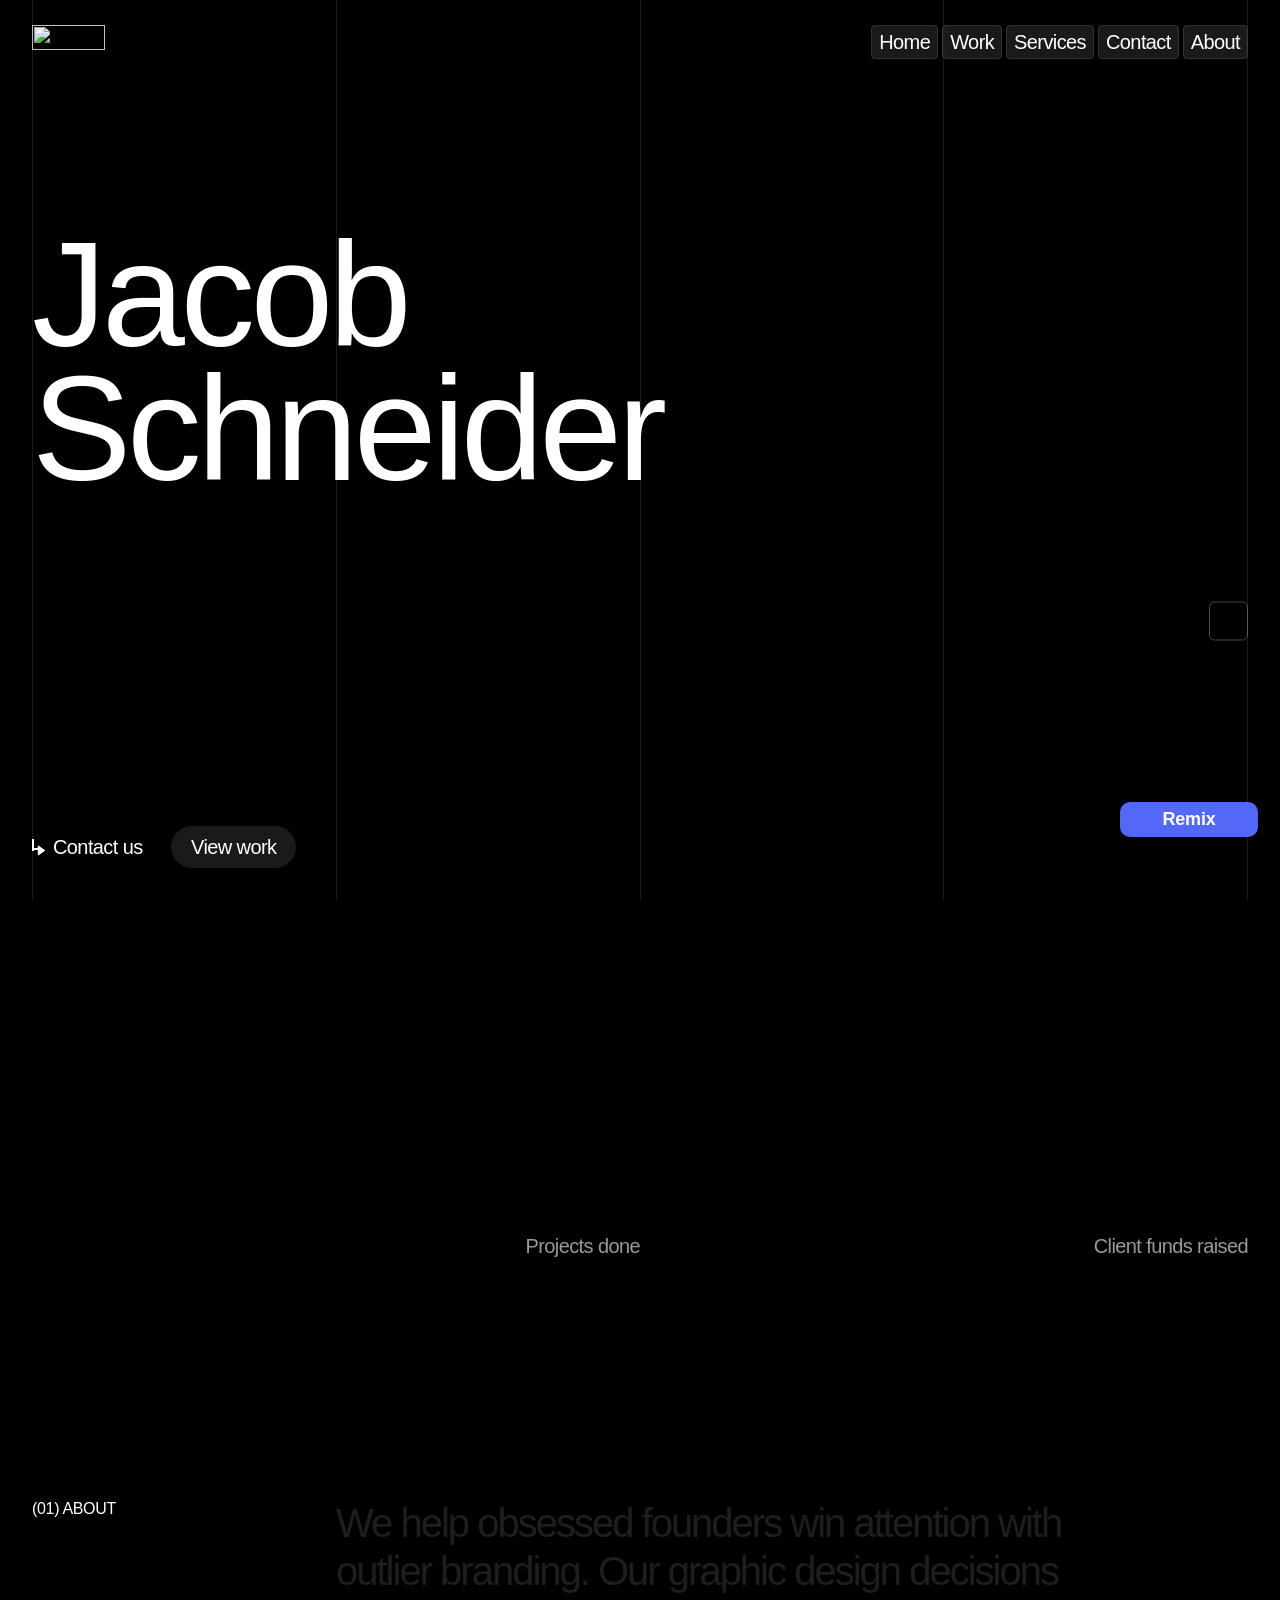
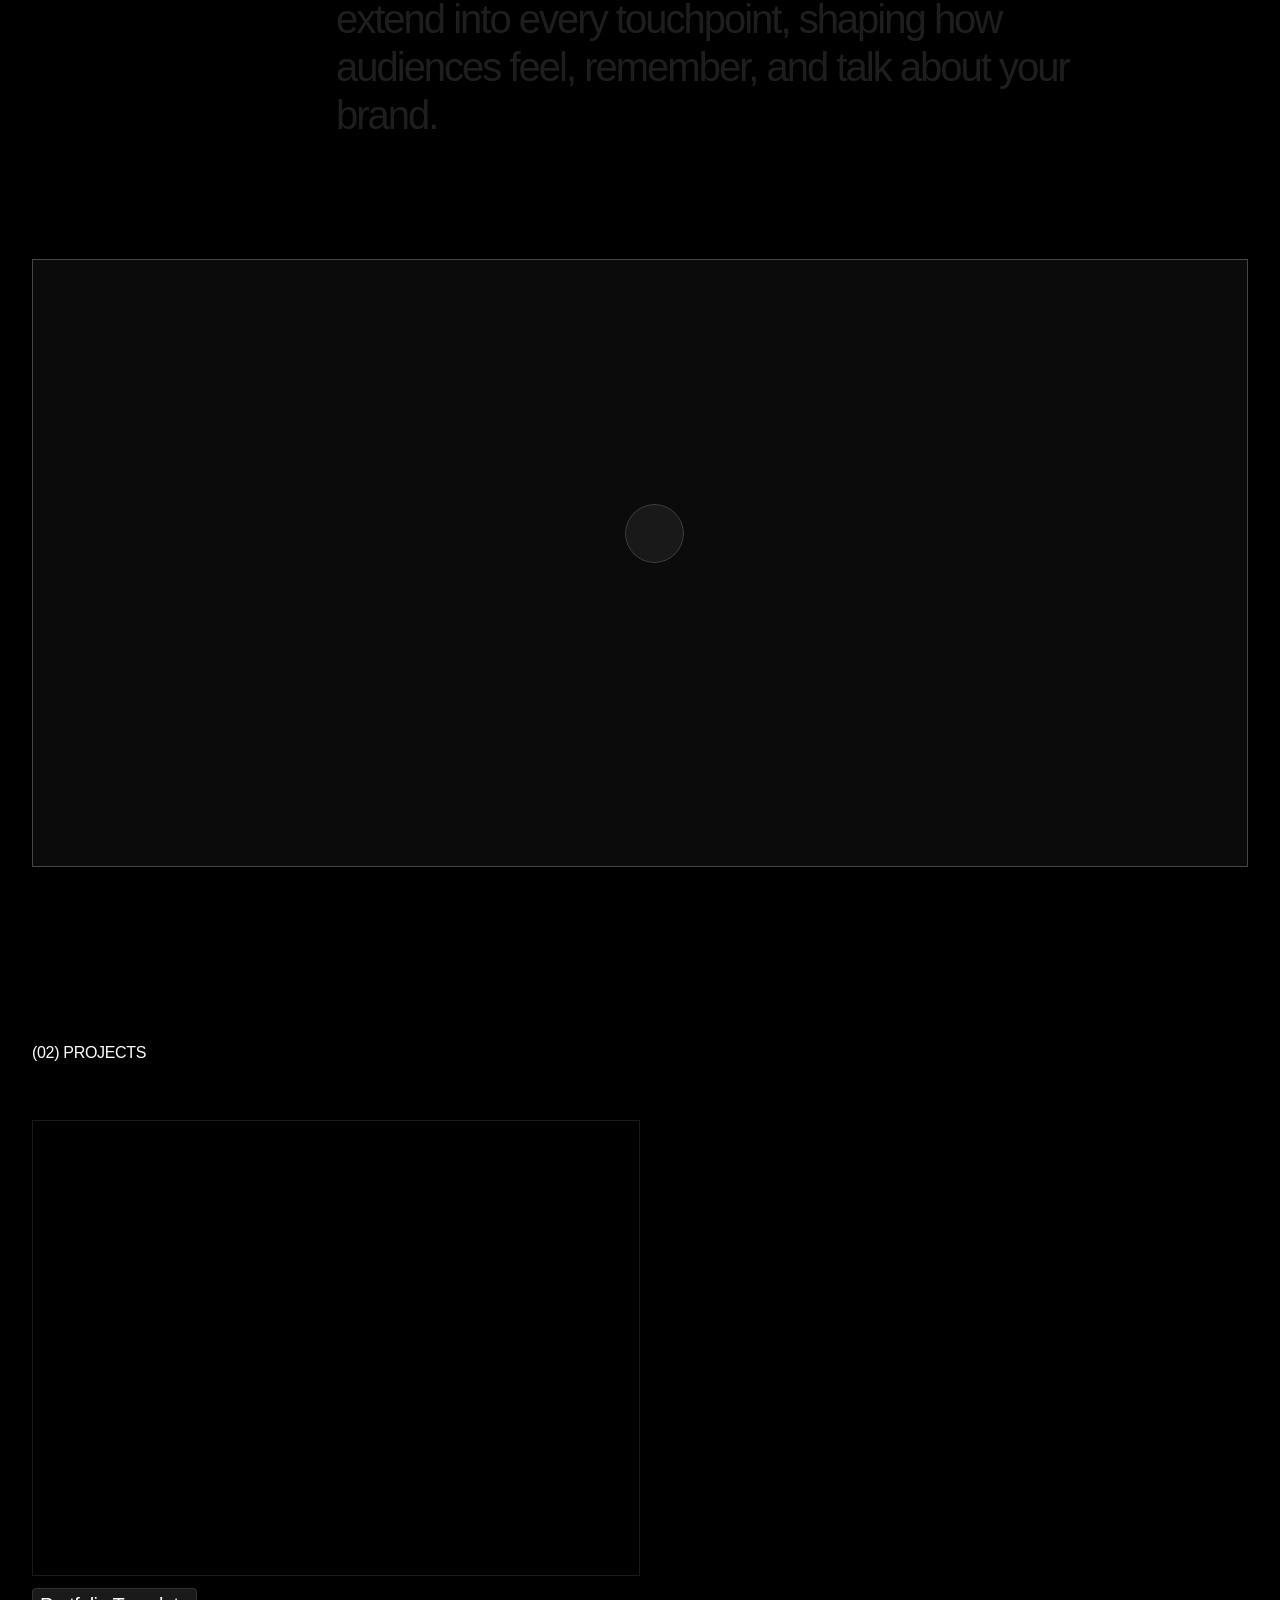
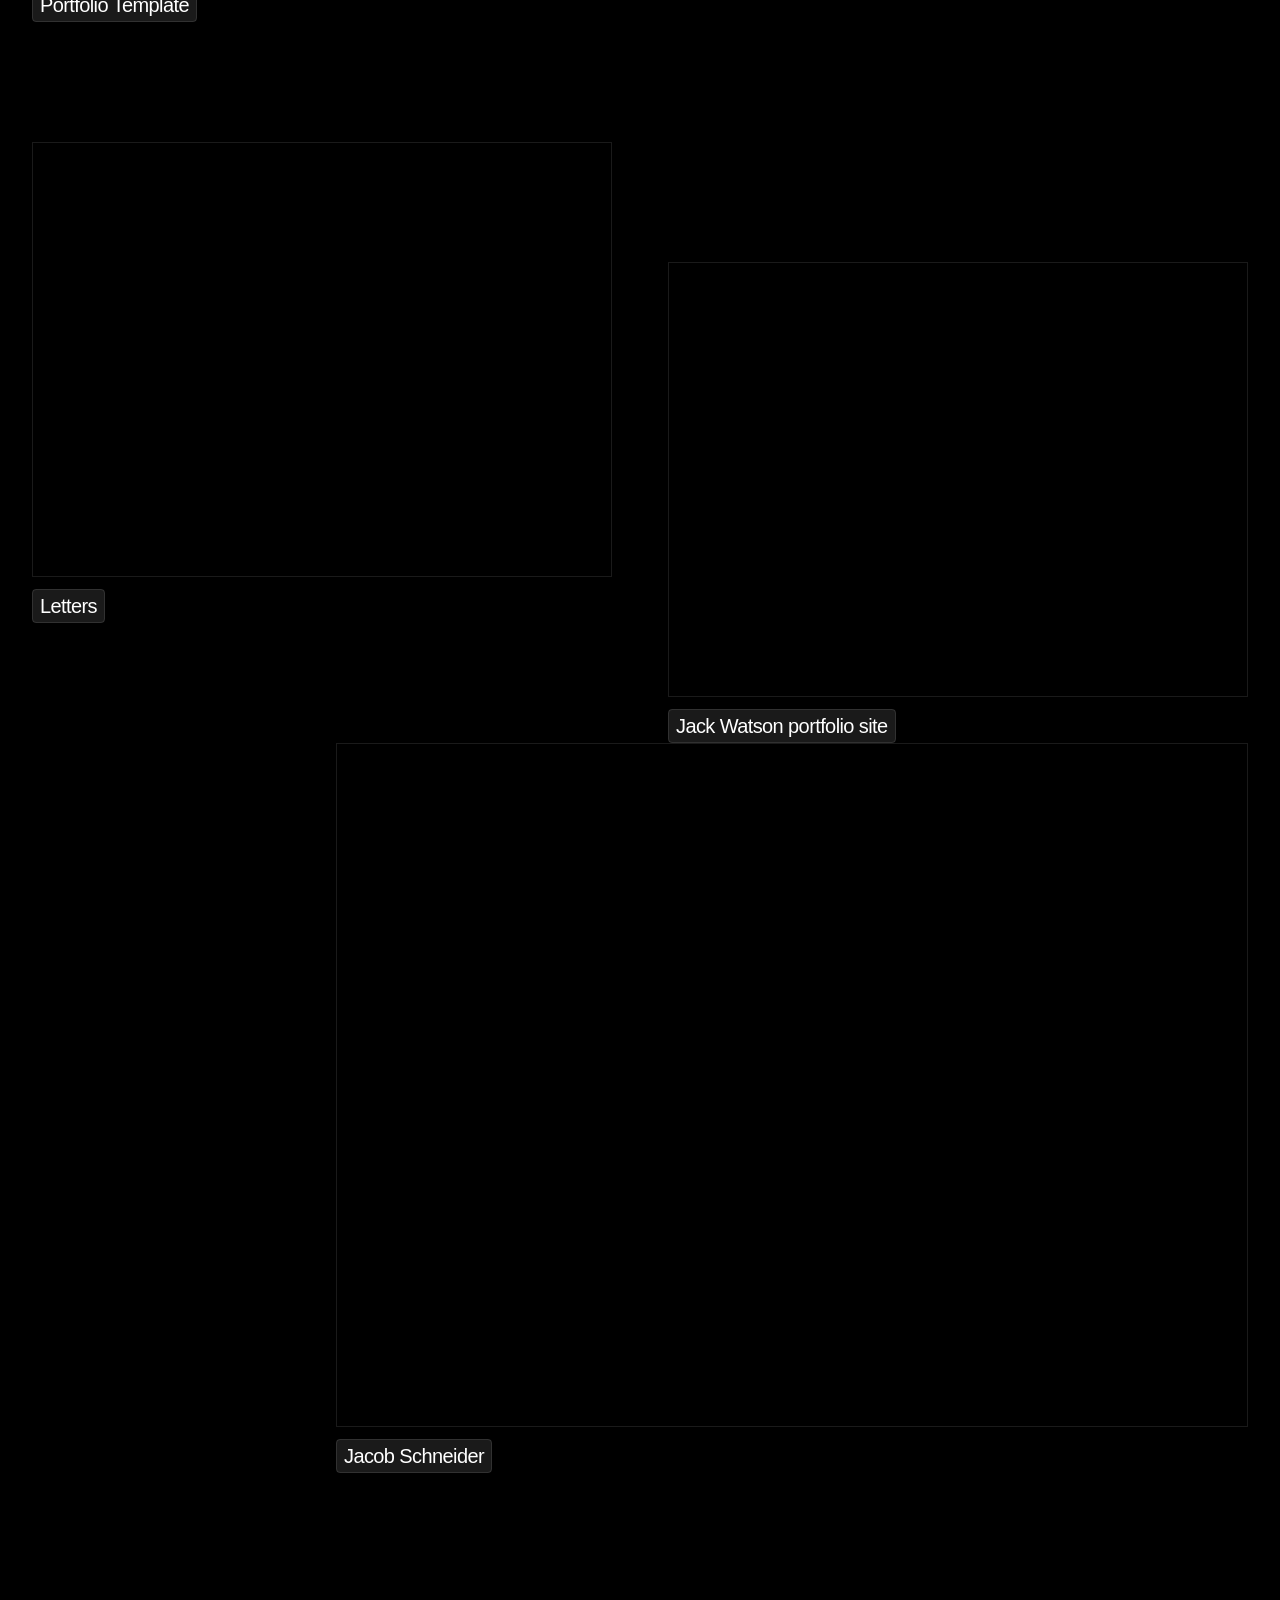
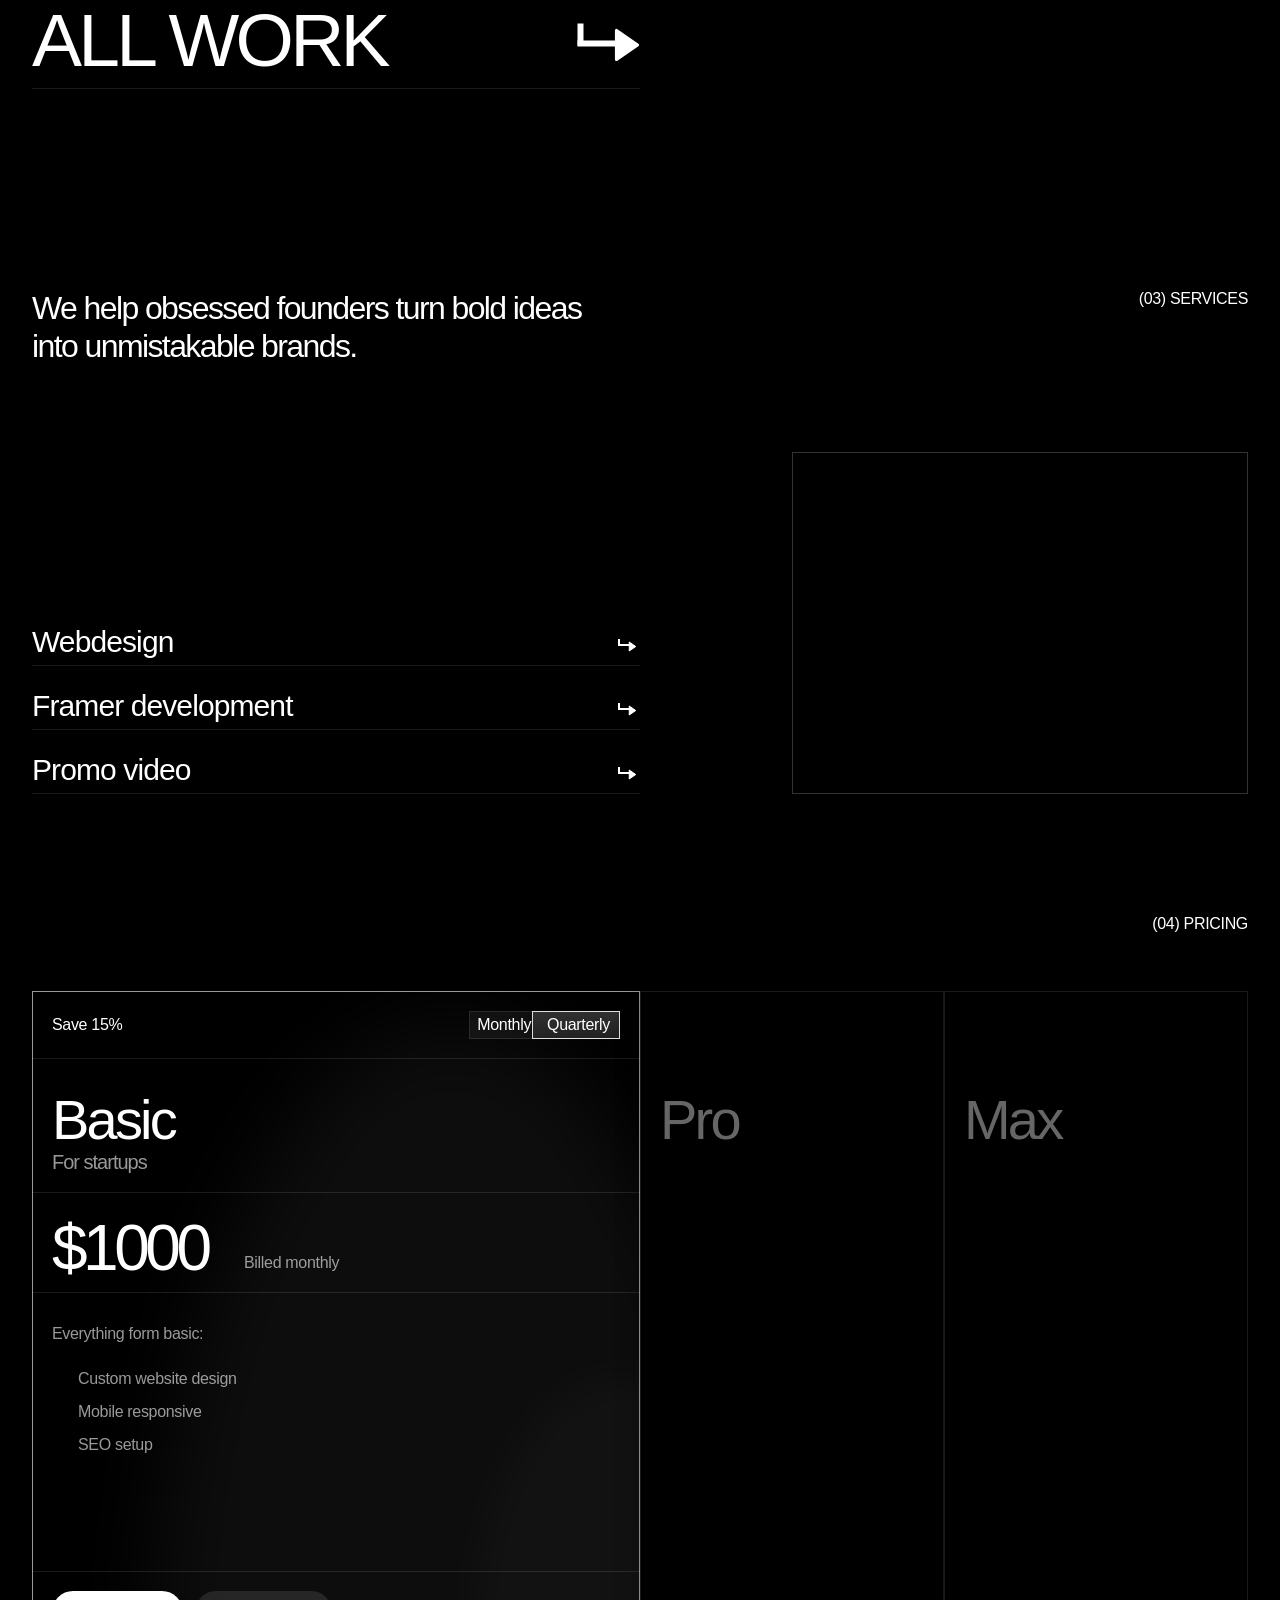
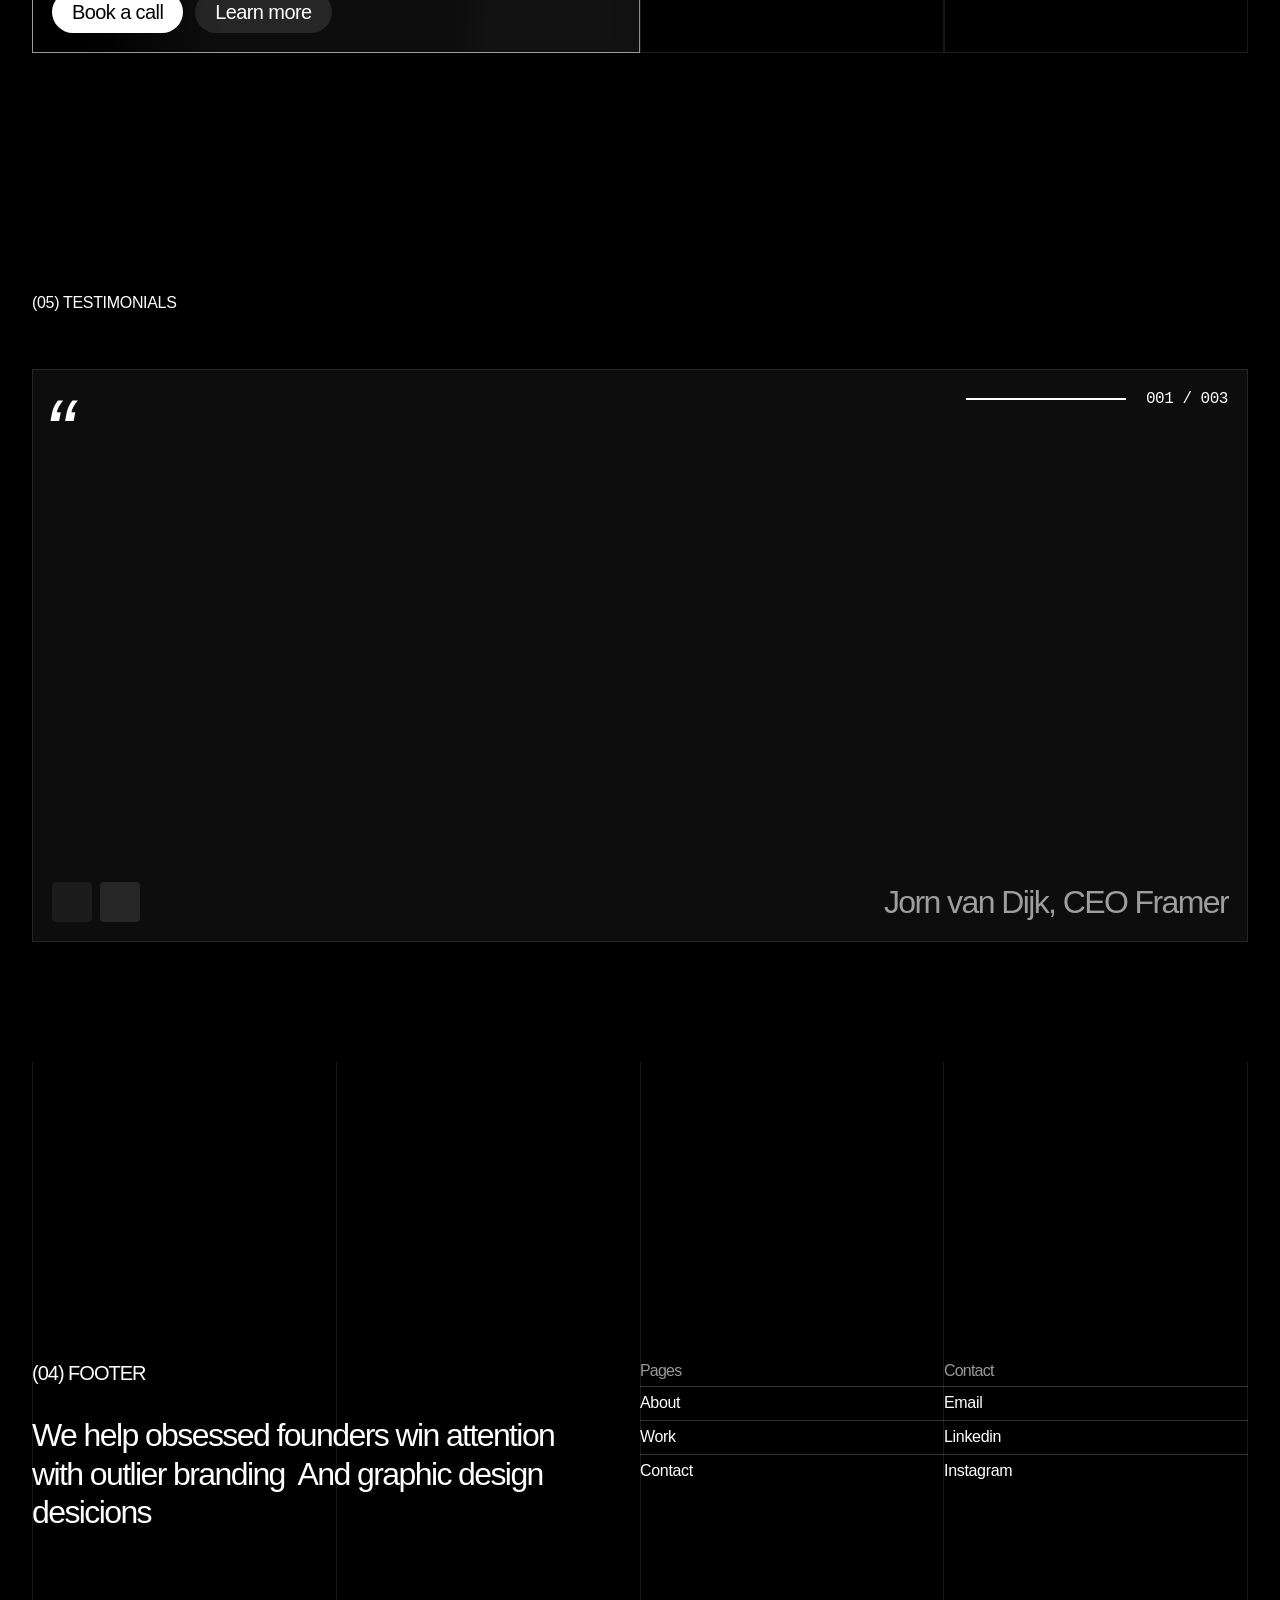
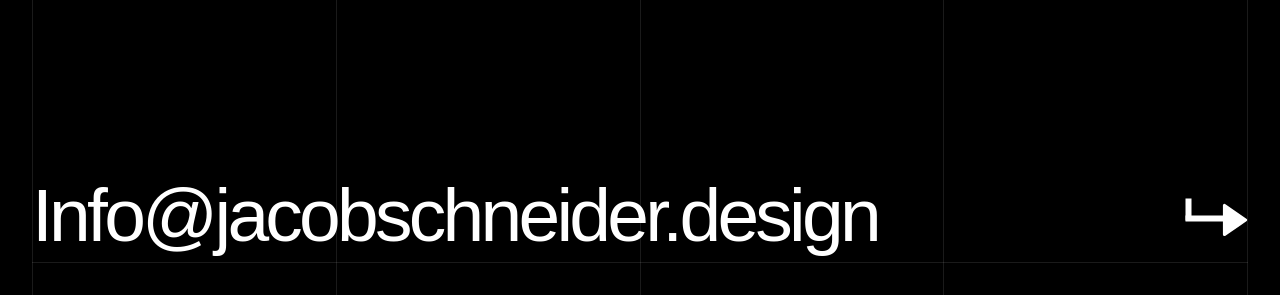
==== index.html @ d086c19c "adding files" ====
<!doctype html>
<!-- Made in Framer · framer.com ✨ -->
<!-- Published May 10, 2026, 2:48 PM UTC -->
<html lang="en" data-redirect-timezone="1" dir="ltr">
<head>
	<meta charset="utf-8">
	
	
	<script>try{if(localStorage.get("__framer_force_showing_editorbar_since")){const n=document.createElement("link");n.rel = "modulepreload";n.href="https://framer.com/edit/init.mjs";document.head.appendChild(n)}}catch(e){}</script>
	<!-- Start of headStart -->
    
    <!-- End of headStart -->
	<meta name="viewport" content="width=device-width">
	<meta name="generator" content="Framer b3492b4">
	<title>Portfolio template - (Jacob Schneider)</title>
    <meta name="description" content="Jacob Schneider is a refined portfolio site for designers and creatives who value clarity and impact. Built for speed and flexibility, it showcases work with elegant layouts, strong typography, and smooth, professional interactions.">
    <meta name="framer-search-index" content="https://framerusercontent.com/sites/5aiWnzDbBi63oIJQlAbftr/searchIndex-uxvLBDliLRCJ.json">
    <meta name="framer-search-index-fallback" content="https://framerusercontent.com/sites/5aiWnzDbBi63oIJQlAbftr/searchIndex-O1oiPTfBfLcx.json">
    <link href="https://framerusercontent.com/images/VIUjXVx9ZplcYSuOph7t8aYv87Q.png" rel="icon" media="(prefers-color-scheme: light)">
    <link href="https://framerusercontent.com/images/BItOE9IFO4vBSOvvmlO8E6sZY.png" rel="icon" media="(prefers-color-scheme: dark)">
    <!-- Open Graph / Facebook -->
    <meta property="og:type" content="website">
    <meta property="og:title" content="Portfolio template - (Jacob Schneider)">
    <meta property="og:description" content="Jacob Schneider is a refined portfolio site for designers and creatives who value clarity and impact. Built for speed and flexibility, it showcases work with elegant layouts, strong typography, and smooth, professional interactions.">
    <meta property="og:image" content="https://framerusercontent.com/images/6za6SYfNHULKdwALwhjHto0Qfg.png">
    <!-- Twitter -->
    <meta name="twitter:card" content="summary_large_image">
    <meta name="twitter:title" content="Portfolio template - (Jacob Schneider)">
    <meta name="twitter:description" content="Jacob Schneider is a refined portfolio site for designers and creatives who value clarity and impact. Built for speed and flexibility, it showcases work with elegant layouts, strong typography, and smooth, professional interactions.">
    <meta name="twitter:image" content="https://framerusercontent.com/images/6za6SYfNHULKdwALwhjHto0Qfg.png">
	
	<style data-framer-font-css>/* cyrillic */
@font-face {
  font-family: 'Geist';
  font-style: normal;
  font-weight: 400;
  font-display: swap;
  src: url(https://fonts.gstatic.com/s/geist/v4/gyByhwUxId8gMEwYGFWfOw.woff2) format('woff2');
  unicode-range: U+0301, U+0400-045F, U+0490-0491, U+04B0-04B1, U+2116;
}
/* latin-ext */
@font-face {
  font-family: 'Geist';
  font-style: normal;
  font-weight: 400;
  font-display: swap;
  src: url(https://fonts.gstatic.com/s/geist/v4/gyByhwUxId8gMEwSGFWfOw.woff2) format('woff2');
  unicode-range: U+0100-02BA, U+02BD-02C5, U+02C7-02CC, U+02CE-02D7, U+02DD-02FF, U+0304, U+0308, U+0329, U+1D00-1DBF, U+1E00-1E9F, U+1EF2-1EFF, U+2020, U+20A0-20AB, U+20AD-20C0, U+2113, U+2C60-2C7F, U+A720-A7FF;
}
/* latin */
@font-face {
  font-family: 'Geist';
  font-style: normal;
  font-weight: 400;
  font-display: swap;
  src: url(https://fonts.gstatic.com/s/geist/v4/gyByhwUxId8gMEwcGFU.woff2) format('woff2');
  unicode-range: U+0000-00FF, U+0131, U+0152-0153, U+02BB-02BC, U+02C6, U+02DA, U+02DC, U+0304, U+0308, U+0329, U+2000-206F, U+20AC, U+2122, U+2191, U+2193, U+2212, U+2215, U+FEFF, U+FFFD;
}
/* cyrillic */
@font-face {
  font-family: 'Geist';
  font-style: normal;
  font-weight: 600;
  font-display: swap;
  src: url(https://fonts.gstatic.com/s/geist/v4/gyByhwUxId8gMEwYGFWfOw.woff2) format('woff2');
  unicode-range: U+0301, U+0400-045F, U+0490-0491, U+04B0-04B1, U+2116;
}
/* latin-ext */
@font-face {
  font-family: 'Geist';
  font-style: normal;
  font-weight: 600;
  font-display: swap;
  src: url(https://fonts.gstatic.com/s/geist/v4/gyByhwUxId8gMEwSGFWfOw.woff2) format('woff2');
  unicode-range: U+0100-02BA, U+02BD-02C5, U+02C7-02CC, U+02CE-02D7, U+02DD-02FF, U+0304, U+0308, U+0329, U+1D00-1DBF, U+1E00-1E9F, U+1EF2-1EFF, U+2020, U+20A0-20AB, U+20AD-20C0, U+2113, U+2C60-2C7F, U+A720-A7FF;
}
/* latin */
@font-face {
  font-family: 'Geist';
  font-style: normal;
  font-weight: 600;
  font-display: swap;
  src: url(https://fonts.gstatic.com/s/geist/v4/gyByhwUxId8gMEwcGFU.woff2) format('woff2');
  unicode-range: U+0000-00FF, U+0131, U+0152-0153, U+02BB-02BC, U+02C6, U+02DA, U+02DC, U+0304, U+0308, U+0329, U+2000-206F, U+20AC, U+2122, U+2191, U+2193, U+2212, U+2215, U+FEFF, U+FFFD;
}
/* cyrillic-ext */
@font-face {
  font-family: 'Fragment Mono';
  font-style: normal;
  font-weight: 400;
  src: url(https://fonts.gstatic.com/s/fragmentmono/v6/4iCr6K5wfMRRjxp0DA6-2CLnB45HhrUI.woff2) format('woff2');
  unicode-range: U+0460-052F, U+1C80-1C8A, U+20B4, U+2DE0-2DFF, U+A640-A69F, U+FE2E-FE2F;
}
/* latin-ext */
@font-face {
  font-family: 'Fragment Mono';
  font-style: normal;
  font-weight: 400;
  src: url(https://fonts.gstatic.com/s/fragmentmono/v6/4iCr6K5wfMRRjxp0DA6-2CLnB41HhrUI.woff2) format('woff2');
  unicode-range: U+0100-02BA, U+02BD-02C5, U+02C7-02CC, U+02CE-02D7, U+02DD-02FF, U+0304, U+0308, U+0329, U+1D00-1DBF, U+1E00-1E9F, U+1EF2-1EFF, U+2020, U+20A0-20AB, U+20AD-20C0, U+2113, U+2C60-2C7F, U+A720-A7FF;
}
/* latin */
@font-face {
  font-family: 'Fragment Mono';
  font-style: normal;
  font-weight: 400;
  src: url(https://fonts.gstatic.com/s/fragmentmono/v6/4iCr6K5wfMRRjxp0DA6-2CLnB4NHhg.woff2) format('woff2');
  unicode-range: U+0000-00FF, U+0131, U+0152-0153, U+02BB-02BC, U+02C6, U+02DA, U+02DC, U+0304, U+0308, U+0329, U+2000-206F, U+20AC, U+2122, U+2191, U+2193, U+2212, U+2215, U+FEFF, U+FFFD;
}
/* cyrillic */
@font-face {
  font-family: 'Geist Mono';
  font-style: normal;
  font-weight: 500;
  src: url(https://fonts.gstatic.com/s/geistmono/v4/or3yQ6H-1_WfwkMZI_qYPLs1a-t7PU0AbeEPKK5Q5ClqOw.woff2) format('woff2');
  unicode-range: U+0301, U+0400-045F, U+0490-0491, U+04B0-04B1, U+2116;
}
/* latin-ext */
@font-face {
  font-family: 'Geist Mono';
  font-style: normal;
  font-weight: 500;
  src: url(https://fonts.gstatic.com/s/geistmono/v4/or3yQ6H-1_WfwkMZI_qYPLs1a-t7PU0AbeEPKK5a5ClqOw.woff2) format('woff2');
  unicode-range: U+0100-02BA, U+02BD-02C5, U+02C7-02CC, U+02CE-02D7, U+02DD-02FF, U+0304, U+0308, U+0329, U+1D00-1DBF, U+1E00-1E9F, U+1EF2-1EFF, U+2020, U+20A0-20AB, U+20AD-20C0, U+2113, U+2C60-2C7F, U+A720-A7FF;
}
/* latin */
@font-face {
  font-family: 'Geist Mono';
  font-style: normal;
  font-weight: 500;
  src: url(https://fonts.gstatic.com/s/geistmono/v4/or3yQ6H-1_WfwkMZI_qYPLs1a-t7PU0AbeEPKK5U5Ck.woff2) format('woff2');
  unicode-range: U+0000-00FF, U+0131, U+0152-0153, U+02BB-02BC, U+02C6, U+02DA, U+02DC, U+0304, U+0308, U+0329, U+2000-206F, U+20AC, U+2122, U+2191, U+2193, U+2212, U+2215, U+FEFF, U+FFFD;
}

@font-face { font-family: "Geist"; src: url("https://fonts.gstatic.com/s/geist/v4/gyBhhwUxId8gMGYQMKR3pzfaWI_RruM4mJPby1QNtA.woff2"); font-display: swap; font-style: normal; font-weight: 500 }
@font-face { font-family: "Geist"; src: url("https://fonts.gstatic.com/s/geist/v4/gyBhhwUxId8gMGYQMKR3pzfaWI_Re-Q4mJPby1QNtA.woff2"); font-display: swap; font-style: normal; font-weight: 700 }
@font-face { font-family: "Inter Display"; src: url("https://framerusercontent.com/assets/2uIBiALfCHVpWbHqRMZutfT7giU.woff2"); font-display: swap; font-style: normal; font-weight: 400; unicode-range: U+0460-052F, U+1C80-1C88, U+20B4, U+2DE0-2DFF, U+A640-A69F, U+FE2E-FE2F }
@font-face { font-family: "Inter Display"; src: url("https://framerusercontent.com/assets/Zwfz6xbVe5pmcWRJRgBDHnMkOkI.woff2"); font-display: swap; font-style: normal; font-weight: 400; unicode-range: U+0301, U+0400-045F, U+0490-0491, U+04B0-04B1, U+2116 }
@font-face { font-family: "Inter Display"; src: url("https://framerusercontent.com/assets/U9LaDDmbRhzX3sB8g8glTy5feTE.woff2"); font-display: swap; font-style: normal; font-weight: 400; unicode-range: U+1F00-1FFF }
@font-face { font-family: "Inter Display"; src: url("https://framerusercontent.com/assets/tVew2LzXJ1t7QfxP1gdTIdj2o0g.woff2"); font-display: swap; font-style: normal; font-weight: 400; unicode-range: U+0370-03FF }
@font-face { font-family: "Inter Display"; src: url("https://framerusercontent.com/assets/DF7bjCRmStYPqSb945lAlMfCCVQ.woff2"); font-display: swap; font-style: normal; font-weight: 400; unicode-range: U+0100-024F, U+0259, U+1E00-1EFF, U+2020, U+20A0-20AB, U+20AD-20CF, U+2113, U+2C60-2C7F, U+A720-A7FF }
@font-face { font-family: "Inter Display"; src: url("https://framerusercontent.com/assets/bHYNJqzTyl2lqvmMiRRS6Y16Es.woff2"); font-display: swap; font-style: normal; font-weight: 400; unicode-range: U+0000-00FF, U+0131, U+0152-0153, U+02BB-02BC, U+02C6, U+02DA, U+02DC, U+2000-206F, U+2070, U+2074-207E, U+2080-208E, U+20AC, U+2122, U+2191, U+2193, U+2212, U+2215, U+FEFF, U+FFFD }
@font-face { font-family: "Inter Display"; src: url("https://framerusercontent.com/assets/vebZUMjGyKkYsfcY73iwWTzLNag.woff2"); font-display: swap; font-style: normal; font-weight: 400; unicode-range: U+0102-0103, U+0110-0111, U+0128-0129, U+0168-0169, U+01A0-01A1, U+01AF-01B0, U+1EA0-1EF9, U+20AB }
@font-face { font-family: "Inter"; src: url("https://framerusercontent.com/assets/5vvr9Vy74if2I6bQbJvbw7SY1pQ.woff2"); font-display: swap; font-style: normal; font-weight: 400; unicode-range: U+0460-052F, U+1C80-1C88, U+20B4, U+2DE0-2DFF, U+A640-A69F, U+FE2E-FE2F }
@font-face { font-family: "Inter"; src: url("https://framerusercontent.com/assets/EOr0mi4hNtlgWNn9if640EZzXCo.woff2"); font-display: swap; font-style: normal; font-weight: 400; unicode-range: U+0301, U+0400-045F, U+0490-0491, U+04B0-04B1, U+2116 }
@font-face { font-family: "Inter"; src: url("https://framerusercontent.com/assets/Y9k9QrlZAqio88Klkmbd8VoMQc.woff2"); font-display: swap; font-style: normal; font-weight: 400; unicode-range: U+1F00-1FFF }
@font-face { font-family: "Inter"; src: url("https://framerusercontent.com/assets/OYrD2tBIBPvoJXiIHnLoOXnY9M.woff2"); font-display: swap; font-style: normal; font-weight: 400; unicode-range: U+0370-03FF }
@font-face { font-family: "Inter"; src: url("https://framerusercontent.com/assets/JeYwfuaPfZHQhEG8U5gtPDZ7WQ.woff2"); font-display: swap; font-style: normal; font-weight: 400; unicode-range: U+0100-024F, U+0259, U+1E00-1EFF, U+2020, U+20A0-20AB, U+20AD-20CF, U+2113, U+2C60-2C7F, U+A720-A7FF }
@font-face { font-family: "Inter"; src: url("https://framerusercontent.com/assets/GrgcKwrN6d3Uz8EwcLHZxwEfC4.woff2"); font-display: swap; font-style: normal; font-weight: 400; unicode-range: U+0000-00FF, U+0131, U+0152-0153, U+02BB-02BC, U+02C6, U+02DA, U+02DC, U+2000-206F, U+2070, U+2074-207E, U+2080-208E, U+20AC, U+2122, U+2191, U+2193, U+2212, U+2215, U+FEFF, U+FFFD }
@font-face { font-family: "Inter"; src: url("https://framerusercontent.com/assets/b6Y37FthZeALduNqHicBT6FutY.woff2"); font-display: swap; font-style: normal; font-weight: 400; unicode-range: U+0102-0103, U+0110-0111, U+0128-0129, U+0168-0169, U+01A0-01A1, U+01AF-01B0, U+1EA0-1EF9, U+20AB }
@font-face { font-family: "Inter"; src: url("https://framerusercontent.com/assets/hyOgCu0Xnghbimh0pE8QTvtt2AU.woff2"); font-display: swap; font-style: normal; font-weight: 600; unicode-range: U+0460-052F, U+1C80-1C88, U+20B4, U+2DE0-2DFF, U+A640-A69F, U+FE2E-FE2F }
@font-face { font-family: "Inter"; src: url("https://framerusercontent.com/assets/NeGmSOXrPBfEFIy5YZeHq17LEDA.woff2"); font-display: swap; font-style: normal; font-weight: 600; unicode-range: U+0301, U+0400-045F, U+0490-0491, U+04B0-04B1, U+2116 }
@font-face { font-family: "Inter"; src: url("https://framerusercontent.com/assets/oYaAX5himiTPYuN8vLWnqBbfD2s.woff2"); font-display: swap; font-style: normal; font-weight: 600; unicode-range: U+1F00-1FFF }
@font-face { font-family: "Inter"; src: url("https://framerusercontent.com/assets/lEJLP4R0yuCaMCjSXYHtJw72M.woff2"); font-display: swap; font-style: normal; font-weight: 600; unicode-range: U+0370-03FF }
@font-face { font-family: "Inter"; src: url("https://framerusercontent.com/assets/cRJyLNuTJR5jbyKzGi33wU9cqIQ.woff2"); font-display: swap; font-style: normal; font-weight: 600; unicode-range: U+0100-024F, U+0259, U+1E00-1EFF, U+2020, U+20A0-20AB, U+20AD-20CF, U+2113, U+2C60-2C7F, U+A720-A7FF }
@font-face { font-family: "Inter"; src: url("https://framerusercontent.com/assets/yDtI2UI8XcEg1W2je9XPN3Noo.woff2"); font-display: swap; font-style: normal; font-weight: 600; unicode-range: U+0000-00FF, U+0131, U+0152-0153, U+02BB-02BC, U+02C6, U+02DA, U+02DC, U+2000-206F, U+2070, U+2074-207E, U+2080-208E, U+20AC, U+2122, U+2191, U+2193, U+2212, U+2215, U+FEFF, U+FFFD }
@font-face { font-family: "Inter"; src: url("https://framerusercontent.com/assets/A0Wcc7NgXMjUuFdquHDrIZpzZw0.woff2"); font-display: swap; font-style: normal; font-weight: 600; unicode-range: U+0102-0103, U+0110-0111, U+0128-0129, U+0168-0169, U+01A0-01A1, U+01AF-01B0, U+1EA0-1EF9, U+20AB }
@font-face { font-family: "Inter"; src: url("https://framerusercontent.com/assets/5A3Ce6C9YYmCjpQx9M4inSaKU.woff2"); font-display: swap; font-style: normal; font-weight: 500; unicode-range: U+0460-052F, U+1C80-1C88, U+20B4, U+2DE0-2DFF, U+A640-A69F, U+FE2E-FE2F }
@font-face { font-family: "Inter"; src: url("https://framerusercontent.com/assets/Qx95Xyt0Ka3SGhinnbXIGpEIyP4.woff2"); font-display: swap; font-style: normal; font-weight: 500; unicode-range: U+0301, U+0400-045F, U+0490-0491, U+04B0-04B1, U+2116 }
@font-face { font-family: "Inter"; src: url("https://framerusercontent.com/assets/6mJuEAguuIuMog10gGvH5d3cl8.woff2"); font-display: swap; font-style: normal; font-weight: 500; unicode-range: U+1F00-1FFF }
@font-face { font-family: "Inter"; src: url("https://framerusercontent.com/assets/xYYWaj7wCU5zSQH0eXvSaS19wo.woff2"); font-display: swap; font-style: normal; font-weight: 500; unicode-range: U+0370-03FF }
@font-face { font-family: "Inter"; src: url("https://framerusercontent.com/assets/otTaNuNpVK4RbdlT7zDDdKvQBA.woff2"); font-display: swap; font-style: normal; font-weight: 500; unicode-range: U+0100-024F, U+0259, U+1E00-1EFF, U+2020, U+20A0-20AB, U+20AD-20CF, U+2113, U+2C60-2C7F, U+A720-A7FF }
@font-face { font-family: "Inter"; src: url("https://framerusercontent.com/assets/UjlFhCnUjxhNfep4oYBPqnEssyo.woff2"); font-display: swap; font-style: normal; font-weight: 500; unicode-range: U+0000-00FF, U+0131, U+0152-0153, U+02BB-02BC, U+02C6, U+02DA, U+02DC, U+2000-206F, U+2070, U+2074-207E, U+2080-208E, U+20AC, U+2122, U+2191, U+2193, U+2212, U+2215, U+FEFF, U+FFFD }
@font-face { font-family: "Inter"; src: url("https://framerusercontent.com/assets/DolVirEGb34pEXEp8t8FQBSK4.woff2"); font-display: swap; font-style: normal; font-weight: 500; unicode-range: U+0102-0103, U+0110-0111, U+0128-0129, U+0168-0169, U+01A0-01A1, U+01AF-01B0, U+1EA0-1EF9, U+20AB }
@font-face { font-family: "Inter Display"; src: url("https://framerusercontent.com/assets/ePuN3mCjzajIHnyCdvKBFiZkyY0.woff2"); font-display: swap; font-style: normal; font-weight: 500; unicode-range: U+0460-052F, U+1C80-1C88, U+20B4, U+2DE0-2DFF, U+A640-A69F, U+FE2E-FE2F }
@font-face { font-family: "Inter Display"; src: url("https://framerusercontent.com/assets/V3j1L0o5vPFKe26Sw4HcpXCfHo.woff2"); font-display: swap; font-style: normal; font-weight: 500; unicode-range: U+0301, U+0400-045F, U+0490-0491, U+04B0-04B1, U+2116 }
@font-face { font-family: "Inter Display"; src: url("https://framerusercontent.com/assets/F3kdpd2N0cToWV5huaZjjgM.woff2"); font-display: swap; font-style: normal; font-weight: 500; unicode-range: U+1F00-1FFF }
@font-face { font-family: "Inter Display"; src: url("https://framerusercontent.com/assets/0iDmxkizU9goZoclqIqsV5rvETU.woff2"); font-display: swap; font-style: normal; font-weight: 500; unicode-range: U+0370-03FF }
@font-face { font-family: "Inter Display"; src: url("https://framerusercontent.com/assets/r0mv3NegmA0akcQsNFotG32Las.woff2"); font-display: swap; font-style: normal; font-weight: 500; unicode-range: U+0100-024F, U+0259, U+1E00-1EFF, U+2020, U+20A0-20AB, U+20AD-20CF, U+2113, U+2C60-2C7F, U+A720-A7FF }
@font-face { font-family: "Inter Display"; src: url("https://framerusercontent.com/assets/iwWTDc49ENF2tCHbqlNARXw6Ug.woff2"); font-display: swap; font-style: normal; font-weight: 500; unicode-range: U+0000-00FF, U+0131, U+0152-0153, U+02BB-02BC, U+02C6, U+02DA, U+02DC, U+2000-206F, U+2070, U+2074-207E, U+2080-208E, U+20AC, U+2122, U+2191, U+2193, U+2212, U+2215, U+FEFF, U+FFFD }
@font-face { font-family: "Inter Display"; src: url("https://framerusercontent.com/assets/Ii21jnSJkulBKsHHXKlapi7fv9w.woff2"); font-display: swap; font-style: normal; font-weight: 500; unicode-range: U+0102-0103, U+0110-0111, U+0128-0129, U+0168-0169, U+01A0-01A1, U+01AF-01B0, U+1EA0-1EF9, U+20AB }
@font-face { font-family: "Geist Placeholder"; src: local("Arial"); ascent-override: 94.47%; descent-override: 27.73%; line-gap-override: 0.00%; size-adjust: 106.39% }
@font-face { font-family: "Inter Display Placeholder"; src: local("Arial"); ascent-override: 98.56%; descent-override: 24.54%; line-gap-override: 0.00%; size-adjust: 98.29% }
@font-face { font-family: "Inter Placeholder"; src: local("Arial"); ascent-override: 89.79%; descent-override: 22.36%; line-gap-override: 0.00%; size-adjust: 107.89% }</style>
	<link href="https://fonts.gstatic.com" rel="preconnect" crossorigin>
    <link href="https://fonts.gstatic.com" rel="preconnect" crossorigin>
	<meta name="robots" content="max-image-preview:large"><link rel="canonical" href="https://jacobschneider.framer.media/"><meta property="og:url" content="https://jacobschneider.framer.media/"><style data-framer-breakpoint-css>@media(min-width: 1200px){.hidden-10pqpkd{display:none!important}}@media(min-width: 810px) and (max-width: 1199.98px){.hidden-11d9uau{display:none!important}}@media(max-width: 809.98px){.hidden-h855th{display:none!important}}@media(min-width: 1200px){.hidden-1ben0v4{display:none!important}}@media(min-width: 810px) and (max-width: 1199.98px){.hidden-18zmo0k{display:none!important}}@media(max-width: 809.98px){.hidden-w5vfvc{display:none!important}}</style><style data-framer-css-ssr-minified data-framer-components="framer-lib-cursors-host framer-VMr84 PropertyOverrides framer-mbNwC framer-goEeS framer-lib-combinedCSSRules framer-YWB5z framer-JSpbO framer-bfH17 framer-W1uGa framer-Rl1QB framer-AnMRd framer-lDiQn framer-CeZdy framer-Lyd6D framer-syxfG framer-eh5Wb framer-b4iuM framer-RneBF framer-z16aB framer-aiTfe framer-0qSuQ framer-40Wsg framer-xdqtn framer-mBwQ4 framer-KQX5n framer-8W7pS framer-jE94h framer-vo9yu framer-SYorz framer-icybw">html,body,#main{box-sizing:border-box;margin:0;padding:0}:root{-webkit-font-smoothing:antialiased;-moz-osx-font-smoothing:grayscale}*{box-sizing:border-box;-webkit-font-smoothing:inherit}h1,h2,h3,h4,h5,h6,p,figure{margin:0}body,input,textarea,select,button{font-family:sans-serif;font-size:12px}body{--token-0e92647d-7873-4964-8059-2ea511ebf473:#000;--token-4dd53c84-5711-4eba-9d06-75a1b4595003:#fff;--token-69a0783f-bccc-4424-9780-4fee7ad6524c:#fff9;--token-30090248-9b47-4919-b32c-d910a75a816c:#fff3;--token-35169d9c-8c53-4f2f-bc91-90696aa7a895:#ffffff7d;--token-3d85f8f0-9166-424c-a16a-3edc2fb04ee4:#00000080;--token-09b2ecc0-efb6-4174-abcc-44492f11cf29:#000;--token-25ff611e-f389-4073-b40d-7e2b9cf0e33c:#ffffff1a}@supports (z-index:calc(infinity)){#__framer-badge-container{--infinity:infinity}}#__framer-badge-container{pointer-events:none;width:100%;z-index:calc(var(--infinity,2147480000));justify-content:flex-end;padding:20px;display:flex;position:fixed;bottom:0}@supports (background:-webkit-named-image(i)) and (not (grid-template-rows:subgrid)){body{--framer-will-change-override:transform}}@supports (background:-webkit-named-image(i)) and (not (position-area:top right)){body{--framer-will-change-filter-override:filter}}[data-framer-component-type=Text] div div span,[data-framer-component-type=Text] a div span,[data-framer-component-type=Text] span span span,[data-framer-component-type=Text] p span span,[data-framer-component-type=Text] h1 span span,[data-framer-component-type=Text] h2 span span,[data-framer-component-type=Text] h3 span span,[data-framer-component-type=Text] h4 span span,[data-framer-component-type=Text] h5 span span,[data-framer-component-type=Text] h6 span span,[data-framer-component-type=Text] a{font-family:var(--font-family);font-style:var(--font-style);font-weight:min(calc(var(--framer-font-weight-increase,0) + var(--font-weight,400)),900);color:var(--text-color);letter-spacing:var(--letter-spacing);font-size:var(--font-size);text-transform:var(--text-transform);--text-decoration:var(--framer-text-decoration-style,solid)var(--framer-text-decoration,none)var(--framer-text-decoration-color,currentcolor)var(--framer-text-decoration-thickness,auto);--text-decoration-skip-ink:var(--framer-text-decoration-skip-ink);--text-underline-offset:var(--framer-text-decoration-offset);line-height:var(--line-height);--font-family:var(--framer-font-family);--font-style:var(--framer-font-style);--font-weight:var(--framer-font-weight);--text-color:var(--framer-text-color);--letter-spacing:var(--framer-letter-spacing);--font-size:var(--framer-font-size);--text-transform:var(--framer-text-transform);--line-height:var(--framer-line-height)}@supports not (color:color(display-p3 1 1 1)){p.framer-text,div.framer-text,h1.framer-text,h2.framer-text,h3.framer-text,h4.framer-text,h5.framer-text,h6.framer-text,li.framer-text,ol.framer-text,ul.framer-text,span.framer-text:not([data-text-fill]){color:var(--framer-blockquote-text-color-rgb,var(--framer-blockquote-text-color,var(--framer-text-color-rgb,var(--framer-text-color,#000))));-webkit-text-stroke-color:var(--framer-text-stroke-color-rgb,var(--framer-text-stroke-color,initial))}mark.framer-text{background-color:var(--framer-blockquote-text-background-color-rgb,var(--framer-blockquote-text-background-color,var(--framer-text-background-color-rgb,var(--framer-text-background-color,initial))))}}@supports not (color:color(display-p3 1 1 1)){code.framer-text,code.framer-text span.framer-text:not([data-text-fill]){color:var(--framer-blockquote-text-color-rgb,var(--framer-blockquote-text-color,var(--framer-code-text-color-rgb,var(--framer-code-text-color,var(--framer-text-color-rgb,var(--framer-text-color,#000))))))}}@supports not (color:color(display-p3 1 1 1)){a.framer-text,span.framer-text[data-nested-link]{color:var(--framer-blockquote-text-color-rgb,var(--framer-blockquote-text-color,var(--framer-link-text-color-rgb,var(--framer-link-text-color,var(--framer-text-color-rgb,var(--framer-text-color,#000))))));background-color:var(--framer-link-text-background-color-rgb,var(--framer-link-text-background-color,initial));-webkit-text-decoration-color:var(--framer-link-text-decoration-color-rgb,var(--framer-link-text-decoration-color,var(--framer-text-decoration-color-rgb,var(--framer-text-decoration-color,currentcolor))));text-decoration-color:var(--framer-link-text-decoration-color-rgb,var(--framer-link-text-decoration-color,var(--framer-text-decoration-color-rgb,var(--framer-text-decoration-color,currentcolor))))}}@supports not (color:color(display-p3 1 1 1)){code.framer-text a.framer-text,code.framer-text a.framer-text span.framer-text:not([data-text-fill]),code.framer-text span.framer-text[data-nested-link],code.framer-text span.framer-text[data-nested-link] span.framer-text:not([data-text-fill]){color:var(--framer-blockquote-text-color-rgb,var(--framer-blockquote-text-color,var(--framer-link-text-color-rgb,var(--framer-link-text-color,var(--framer-code-text-color-rgb,var(--framer-code-text-color,var(--framer-text-color-rgb,var(--framer-text-color,#000))))))))}}@supports not (color:color(display-p3 1 1 1)){a.framer-text:hover,span.framer-text[data-nested-link]:hover{color:var(--framer-link-hover-text-color-rgb,var(--framer-link-hover-text-color,var(--framer-blockquote-text-color-rgb,var(--framer-blockquote-text-color,var(--framer-link-text-color-rgb,var(--framer-link-text-color,var(--framer-text-color-rgb,var(--framer-text-color,#000))))))));background-color:var(--framer-link-hover-text-background-color-rgb,var(--framer-link-hover-text-background-color,var(--framer-link-text-background-color-rgb,var(--framer-link-text-background-color,var(--framer-text-background-color-rgb,var(--framer-text-background-color,initial))))));-webkit-text-decoration-color:var(--framer-link-hover-text-decoration-color-rgb,var(--framer-link-hover-text-decoration-color,var(--framer-link-text-decoration-color-rgb,var(--framer-link-text-decoration-color,var(--framer-text-decoration-color-rgb,var(--framer-text-decoration-color,currentcolor))))));text-decoration-color:var(--framer-link-hover-text-decoration-color-rgb,var(--framer-link-hover-text-decoration-color,var(--framer-link-text-decoration-color-rgb,var(--framer-link-text-decoration-color,var(--framer-text-decoration-color-rgb,var(--framer-text-decoration-color,currentcolor))))))}}@supports not (color:color(display-p3 1 1 1)){code.framer-text a.framer-text:hover,code.framer-text span.framer-text[data-nested-link]:hover{color:var(--framer-link-hover-text-color-rgb,var(--framer-link-hover-text-color,var(--framer-blockquote-text-color-rgb,var(--framer-blockquote-text-color,var(--framer-link-text-color-rgb,var(--framer-link-text-color,var(--framer-code-text-color-rgb,var(--framer-code-text-color,var(--framer-text-color-rgb,var(--framer-text-color,#000))))))))))}}@supports not (color:color(display-p3 1 1 1)){a.framer-text[data-framer-page-link-current],span.framer-text[data-framer-page-link-current]{color:var(--framer-link-current-text-color-rgb,var(--framer-link-current-text-color,var(--framer-link-text-color-rgb,var(--framer-link-text-color,var(--framer-text-color-rgb,var(--framer-text-color,#000))))));background-color:var(--framer-link-current-text-background-color-rgb,var(--framer-link-current-text-background-color,var(--framer-link-text-background-color-rgb,var(--framer-link-text-background-color,var(--framer-text-background-color-rgb,var(--framer-text-background-color,initial))))));-webkit-text-decoration-color:var(--framer-link-current-text-decoration-color-rgb,var(--framer-link-current-text-decoration-color,var(--framer-link-text-decoration-color-rgb,var(--framer-link-text-decoration-color,var(--framer-text-decoration-color-rgb,var(--framer-text-decoration-color,currentcolor))))));text-decoration-color:var(--framer-link-current-text-decoration-color-rgb,var(--framer-link-current-text-decoration-color,var(--framer-link-text-decoration-color-rgb,var(--framer-link-text-decoration-color,var(--framer-text-decoration-color-rgb,var(--framer-text-decoration-color,currentcolor))))))}}@supports not (color:color(display-p3 1 1 1)){code.framer-text a.framer-text[data-framer-page-link-current],code.framer-text a.framer-text[data-framer-page-link-current] span.framer-text:not([data-text-fill]),code.framer-text span.framer-text[data-framer-page-link-current],code.framer-text span.framer-text[data-framer-page-link-current] span.framer-text:not([data-text-fill]){color:var(--framer-link-current-text-color-rgb,var(--framer-link-current-text-color,var(--framer-link-text-color-rgb,var(--framer-link-text-color,var(--framer-code-text-color-rgb,var(--framer-code-text-color,var(--framer-text-color-rgb,var(--framer-text-color,#000))))))));background-color:var(--framer-link-current-text-background-color-rgb,var(--framer-link-current-text-background-color,var(--framer-link-text-background-color-rgb,var(--framer-link-text-background-color,var(--framer-text-background-color-rgb,var(--framer-text-background-color,initial))))))}}@supports not (color:color(display-p3 1 1 1)){a.framer-text[data-framer-page-link-current]:hover,span.framer-text[data-framer-page-link-current]:hover{color:var(--framer-link-hover-text-color-rgb,var(--framer-link-hover-text-color,var(--framer-link-current-text-color-rgb,var(--framer-link-current-text-color,var(--framer-link-text-color-rgb,var(--framer-link-text-color,var(--framer-code-text-color-rgb,var(--framer-code-text-color,var(--framer-text-color-rgb,var(--framer-text-color,#000))))))))));background-color:var(--framer-link-hover-text-background-color-rgb,var(--framer-link-hover-text-background-color,var(--framer-link-current-text-background-color-rgb,var(--framer-link-current-text-background-color,var(--framer-link-text-background-color-rgb,var(--framer-link-text-background-color,initial))))));-webkit-text-decoration-color:var(--framer-link-hover-text-decoration-color-rgb,var(--framer-link-hover-text-decoration-color,var(--framer-link-current-text-decoration-color-rgb,var(--framer-link-current-text-decoration-color,var(--framer-link-text-decoration-color-rgb,var(--framer-link-text-decoration-color,var(--framer-text-decoration-color-rgb,var(--framer-text-decoration-color,currentcolor))))))));text-decoration-color:var(--framer-link-hover-text-decoration-color-rgb,var(--framer-link-hover-text-decoration-color,var(--framer-link-current-text-decoration-color-rgb,var(--framer-link-current-text-decoration-color,var(--framer-link-text-decoration-color-rgb,var(--framer-link-text-decoration-color,var(--framer-text-decoration-color-rgb,var(--framer-text-decoration-color,currentcolor))))))))}}@supports not (color:color(display-p3 1 1 1)){code.framer-text a.framer-text[data-framer-page-link-current]:hover,code.framer-text a.framer-text[data-framer-page-link-current]:hover span.framer-text:not([data-text-fill]),code.framer-text span.framer-text[data-framer-page-link-current]:hover,code.framer-text span.framer-text[data-framer-page-link-current]:hover span.framer-text:not([data-text-fill]){color:var(--framer-link-hover-text-color-rgb,var(--framer-link-hover-text-color,var(--framer-link-current-text-color-rgb,var(--framer-link-current-text-color,var(--framer-link-text-color-rgb,var(--framer-link-text-color,var(--framer-code-text-color-rgb,var(--framer-code-text-color,var(--framer-text-color-rgb,var(--framer-text-color,#000))))))))));background-color:var(--framer-link-hover-text-background-color-rgb,var(--framer-link-hover-text-background-color,var(--framer-link-current-text-background-color-rgb,var(--framer-link-current-text-background-color,var(--framer-link-text-background-color-rgb,var(--framer-link-text-background-color,initial))))))}}@supports not (aspect-ratio:1){.framer-text-module:not([data-width=fit])[style*=aspect-ratio]{position:relative!important}.framer-text-module:not([data-width=fit])[style*=aspect-ratio]:before{content:"";padding-bottom:calc(100%/calc(var(--aspect-ratio)));display:block}.framer-text-module[data-width=fill]>:first-child,.framer-text-module[data-width=fill]>.ssr-variant>:first-child,.framer-text-module:not([data-width=fit])[style*=aspect-ratio]>:first-child,.framer-text-module:not([data-width=fit])[style*=aspect-ratio]>.ssr-variant>:first-child{position:absolute;top:0;left:0;height:100%!important}}@supports not (overflow:clip){:root{--overflow-clip-fallback:hidden}}@supports (background:-webkit-named-image(i)) and (not (contain-intrinsic-size:inherit)){div.framer-text,p.framer-text,h1.framer-text,h2.framer-text,h3.framer-text,h4.framer-text,h5.framer-text,h6.framer-text,ol.framer-text,ul.framer-text,li.framer-text,blockquote.framer-text,.framer-text.framer-image{display:var(--text-truncation-display-inline-for-safari-16,revert)}div.framer-text:after,p.framer-text:after,h1.framer-text:after,h2.framer-text:after,h3.framer-text:after,h4.framer-text:after,h5.framer-text:after,h6.framer-text:after,ol.framer-text:after,ul.framer-text:after,li.framer-text:after,blockquote.framer-text:after,.framer-text.framer-image:after{content:var(--text-truncation-line-break-for-safari-16);white-space:pre}.framer-text.framer-text-module,.framer-text.framer-table-wrapper{display:var(--text-truncation-display-none-for-safari-16,revert)}p.framer-text[data-text-fill]{display:var(--text-truncation-display-inline-for-safari-16,inline-block)}}@supports (corner-shape:superellipse(2)){:root{--one-if-corner-shape-supported:1}}.framer-cursor-none,.framer-cursor-none *{cursor:none!important}.framer-pointer-events-none,.framer-pointer-events-none *{pointer-events:none!important}@supports (aspect-ratio:1){body{--framer-aspect-ratio-supported:auto}}.framer-VMr84.framer-14am3tl,.framer-VMr84 .framer-14am3tl{display:block}.framer-VMr84.framer-1ben0v4{background-color:var(--token-0e92647d-7873-4964-8059-2ea511ebf473,#000);height:min-content;overflow:var(--overflow-clip-fallback,clip);flex-flow:column;place-content:center flex-start;align-items:center;gap:0;width:100%;padding:0;display:flex;position:relative}.framer-VMr84 .framer-16gso6a{max-width:1440px;height:min-content;position:var(--framer-canvas-fixed-position,fixed);left:50%;top:calc(min(var(--framer-viewport-height,100%),100%)*.04625);z-index:6;flex-flow:row;flex:none;order:-1000;place-content:flex-start;align-items:flex-start;gap:10px;width:100%;padding:20px 32px;display:flex;overflow:visible}.framer-VMr84 .framer-mbghpq{flex-flow:row;flex:1 0 0;place-content:flex-start;align-items:flex-start;gap:10px;width:1px;height:min-content;padding:0;display:flex;position:relative;overflow:visible}.framer-VMr84 .framer-1771lrb{aspect-ratio:2.9;height:var(--framer-aspect-ratio-supported,25px);flex:none;width:73px;text-decoration:none;position:relative;overflow:visible}.framer-VMr84 .framer-1u4hnl5-container{z-index:3;flex:1 0 0;width:1px;height:auto;position:relative}.framer-VMr84.framer-g3jlb7{-webkit-user-select:none;user-select:none;position:fixed;inset:0}.framer-VMr84.framer-1jiroaa{flex-flow:row;flex:none;place-content:flex-start center;align-items:flex-start;gap:10px;width:100%;height:min-content;min-height:200px;padding:0;display:flex;position:fixed;top:50%;left:0;overflow:visible}.framer-VMr84 .framer-5q86mc{flex-flow:row;flex:none;place-content:center;align-items:center;gap:20px;width:100%;height:min-content;padding:0;display:flex;position:relative;overflow:visible}.framer-VMr84 .framer-1dotfq2,.framer-VMr84 .framer-1krj1mh,.framer-VMr84 .framer-13wtxwd,.framer-VMr84 .framer-wsvzz4,.framer-VMr84 .framer-18ju06z{-webkit-backdrop-filter:blur(3px);backdrop-filter:blur(3px);background-color:var(--token-25ff611e-f389-4073-b40d-7e2b9cf0e33c,#ffffff1a);height:min-content;overflow:var(--overflow-clip-fallback,clip);will-change:var(--framer-will-change-effect-override,transform);border-radius:6px;flex-flow:column;flex:none;place-content:center;align-items:center;gap:15px;width:min-content;padding:6px 12px;text-decoration:none;display:flex;position:relative}.framer-VMr84 .framer-1dszats,.framer-VMr84 .framer-1rd8ize,.framer-VMr84 .framer-1ccazfj,.framer-VMr84 .framer-ocphr5,.framer-VMr84 .framer-him9iq,.framer-VMr84 .framer-dvzsk{--framer-link-text-color:#09f;--framer-link-text-decoration:underline;white-space:pre;z-index:3;flex:none;width:auto;height:auto;position:relative}.framer-VMr84 .framer-1u9cxbb{-webkit-backdrop-filter:blur(3px);backdrop-filter:blur(3px);background-color:var(--token-25ff611e-f389-4073-b40d-7e2b9cf0e33c,#ffffff1a);cursor:pointer;height:min-content;overflow:var(--overflow-clip-fallback,clip);will-change:var(--framer-will-change-effect-override,transform);border-radius:6px;flex-flow:column;flex:none;place-content:center;align-items:center;gap:15px;width:min-content;padding:6px 12px;text-decoration:none;display:flex;position:relative}.framer-VMr84 .framer-1l5olqd{background:0 0;flex-grow:1;width:0;height:0;margin:0;position:relative}.framer-VMr84 .framer-71o4cz-container{z-index:0;flex:none;order:1002;width:100%;max-width:14409px;height:800px;position:absolute;top:0;left:calc(50% - min(14409px,100%)/2)}.framer-VMr84 .framer-1an1ppe{z-index:4;flex-flow:row;flex:none;order:1003;place-content:flex-start center;align-items:flex-start;gap:10px;width:100%;height:833px;padding:300px 32px 32px;display:flex;position:relative;overflow:visible}.framer-VMr84 .framer-1aen2lt{flex-flow:column;flex:1 0 0;place-content:flex-start space-between;align-items:flex-start;width:1px;max-width:1376px;height:100%;padding:0;display:flex;position:relative;overflow:visible}.framer-VMr84 .framer-1fx41pu{height:min-content;overflow:var(--overflow-clip-fallback,clip);flex-flow:row;flex:none;place-content:flex-start;align-items:flex-start;gap:0;width:100%;padding:0;display:flex;position:relative}.framer-VMr84 .framer-321wlf{height:min-content;overflow:var(--overflow-clip-fallback,clip);flex-flow:column;flex:2 0 0;place-content:flex-start center;align-items:flex-start;gap:32px;width:1px;padding:0;display:flex;position:relative}.framer-VMr84 .framer-m10w5,.framer-VMr84 .framer-5n876z,.framer-VMr84 .framer-h7mbq4,.framer-VMr84 .framer-1ievsoo,.framer-VMr84 .framer-gox2s5{--framer-link-text-color:#09f;--framer-link-text-decoration:underline;white-space:pre-wrap;word-break:break-word;word-wrap:break-word;z-index:3;flex:none;width:100%;height:auto;position:relative}.framer-VMr84 .framer-nnghw4{--framer-link-text-color:#09f;--framer-link-text-decoration:underline;white-space:pre-wrap;word-break:break-word;word-wrap:break-word;z-index:3;flex:none;width:100%;max-width:531px;height:auto;position:relative}.framer-VMr84 .framer-1y5z5ze{height:min-content;overflow:var(--overflow-clip-fallback,clip);flex-flow:row;flex:2 0 0;place-content:flex-start center;align-items:flex-start;gap:0;width:1px;padding:0;display:flex;position:relative}.framer-VMr84 .framer-1fxxyld,.framer-VMr84 .framer-11vka3l{height:min-content;overflow:var(--overflow-clip-fallback,clip);flex-flow:column;flex:1 0 0;place-content:flex-start center;align-items:flex-start;gap:6px;width:1px;padding:0;display:flex;position:relative}.framer-VMr84 .framer-c4w7lr,.framer-VMr84 .framer-1incng4,.framer-VMr84 .framer-1oi9auk,.framer-VMr84 .framer-3y0pb2,.framer-VMr84 .framer-1m3zin7,.framer-VMr84 .framer-4dmlmg{background-color:var(--token-30090248-9b47-4919-b32c-d910a75a816c,#fff3);height:1px;overflow:var(--overflow-clip-fallback,clip);z-index:1;flex:none;width:100%;position:relative}.framer-VMr84 .framer-1jddwpf,.framer-VMr84 .framer-1b9uwiv{height:min-content;overflow:var(--overflow-clip-fallback,clip);flex-flow:column;flex:none;place-content:center;align-items:center;gap:6px;width:100%;padding:0;display:flex;position:relative}.framer-VMr84 .framer-17usytr,.framer-VMr84 .framer-1nqrp8r,.framer-VMr84 .framer-601j95,.framer-VMr84 .framer-qr3wfo{white-space:pre-wrap;word-break:break-word;word-wrap:break-word;z-index:3;flex:none;width:100%;height:auto;position:relative}.framer-VMr84 .framer-1rpvv85-container{z-index:3;flex:none;width:100%;height:auto;position:relative}.framer-VMr84 .framer-1uszfb-container{z-index:0;flex:none;height:100%;position:absolute;bottom:0;left:0;right:0}.framer-VMr84 .framer-anywml{max-width:1440px;overflow:var(--overflow-clip-fallback,clip);pointer-events:none;z-index:1;flex-flow:row;flex:none;place-content:center space-between;align-items:center;width:100%;padding:0 32px;display:flex;position:absolute;top:0;bottom:0;left:calc(50% - min(1440px,100%)/2)}.framer-VMr84 .framer-orztbt,.framer-VMr84 .framer-1052683,.framer-VMr84 .framer-1ae5kmh,.framer-VMr84 .framer-1un6yo4,.framer-VMr84 .framer-j7jdio,.framer-VMr84 .framer-m09ila,.framer-VMr84 .framer-17ddea0,.framer-VMr84 .framer-1vn11e2,.framer-VMr84 .framer-k5ds31,.framer-VMr84 .framer-nxyjr5{background-color:var(--token-25ff611e-f389-4073-b40d-7e2b9cf0e33c,#ffffff1a);height:100%;overflow:var(--overflow-clip-fallback,clip);flex:none;width:1px;position:relative}.framer-VMr84 .framer-x1idpv{height:calc(min(var(--framer-viewport-height,100vh),100%)*1);max-width:1440px;overflow:var(--overflow-clip-fallback,clip);pointer-events:none;position:var(--framer-canvas-fixed-position,fixed);z-index:1;flex-flow:row;flex:none;order:1004;place-content:center space-between;align-items:center;width:100%;padding:0 32px;display:flex;top:0;left:calc(50% - min(1440px,100%)/2)}[data-layout-template=true]>#overlay{margin-bottom:0}@media (max-width:1399px) and (min-width:1200px){.framer-C6hQW .framer-styles-preset-w2on0m:not(.rich-text-wrapper),.framer-C6hQW .framer-styles-preset-w2on0m.rich-text-wrapper h3{--framer-font-family:"Geist","Geist Placeholder",sans-serif;--framer-font-family-bold:"Geist","Geist Placeholder",sans-serif;--framer-font-open-type-features:normal;--framer-font-size:32px;--framer-font-style:normal;--framer-font-style-bold:normal;--framer-font-variation-axes:normal;--framer-font-weight:500;--framer-font-weight-bold:700;--framer-letter-spacing:-.05em;--framer-line-height:1.2em;--framer-paragraph-spacing:5px;--framer-text-alignment:start;--framer-text-color:var(--token-4dd53c84-5711-4eba-9d06-75a1b4595003,#fff);--framer-text-decoration:none;--framer-text-stroke-color:initial;--framer-text-stroke-width:initial;--framer-text-transform:none}}@media (max-width:1199px) and (min-width:0){.framer-C6hQW .framer-styles-preset-w2on0m:not(.rich-text-wrapper),.framer-C6hQW .framer-styles-preset-w2on0m.rich-text-wrapper h3{--framer-font-family:"Geist","Geist Placeholder",sans-serif;--framer-font-family-bold:"Geist","Geist Placeholder",sans-serif;--framer-font-open-type-features:normal;--framer-font-size:20px;--framer-font-style:normal;--framer-font-style-bold:normal;--framer-font-variation-axes:normal;--framer-font-weight:500;--framer-font-weight-bold:700;--framer-letter-spacing:-.05em;--framer-line-height:1.2em;--framer-paragraph-spacing:5px;--framer-text-alignment:start;--framer-text-color:var(--token-4dd53c84-5711-4eba-9d06-75a1b4595003,#fff);--framer-text-decoration:none;--framer-text-stroke-color:initial;--framer-text-stroke-width:initial;--framer-text-transform:none}}@media (max-width:1199px) and (min-width:810px){.framer-ljFWM .framer-styles-preset-1fwbwfl:not(.rich-text-wrapper),.framer-ljFWM .framer-styles-preset-1fwbwfl.rich-text-wrapper p{--framer-font-family:"Geist","Geist Placeholder",sans-serif;--framer-font-family-bold:"Geist","Geist Placeholder",sans-serif;--framer-font-open-type-features:normal;--framer-font-size:16px;--framer-font-style:normal;--framer-font-style-bold:normal;--framer-font-variation-axes:normal;--framer-font-weight:500;--framer-font-weight-bold:700;--framer-letter-spacing:-.02em;--framer-line-height:1.3em;--framer-paragraph-spacing:20px;--framer-text-alignment:start;--framer-text-color:var(--token-4dd53c84-5711-4eba-9d06-75a1b4595003,#fff);--framer-text-decoration:none;--framer-text-stroke-color:initial;--framer-text-stroke-width:initial;--framer-text-transform:none}}@media (max-width:809px) and (min-width:0){.framer-ljFWM .framer-styles-preset-1fwbwfl:not(.rich-text-wrapper),.framer-ljFWM .framer-styles-preset-1fwbwfl.rich-text-wrapper p{--framer-font-family:"Geist","Geist Placeholder",sans-serif;--framer-font-family-bold:"Geist","Geist Placeholder",sans-serif;--framer-font-open-type-features:normal;--framer-font-size:16px;--framer-font-style:normal;--framer-font-style-bold:normal;--framer-font-variation-axes:normal;--framer-font-weight:500;--framer-font-weight-bold:700;--framer-letter-spacing:-.02em;--framer-line-height:1.3em;--framer-paragraph-spacing:20px;--framer-text-alignment:start;--framer-text-color:var(--token-4dd53c84-5711-4eba-9d06-75a1b4595003,#fff);--framer-text-decoration:none;--framer-text-stroke-color:initial;--framer-text-stroke-width:initial;--framer-text-transform:none}}.framer-Ujpt3 .framer-styles-preset-1bfmnf5:not(.rich-text-wrapper),.framer-Ujpt3 .framer-styles-preset-1bfmnf5.rich-text-wrapper a{--framer-link-hover-text-color:#fff9;--framer-link-text-color:var(--token-4dd53c84-5711-4eba-9d06-75a1b4595003,#fff);transition:color .3s cubic-bezier(.44,0,.56,1) .2s}@media (min-width:810px) and (max-width:1199.98px){.framer-VMr84 .framer-1fx41pu{flex-direction:column;gap:80px}.framer-VMr84 .framer-321wlf{flex:none;width:100%}.framer-VMr84 .framer-1y5z5ze{flex:none;align-content:flex-end;align-items:flex-end;width:100%}.framer-VMr84 .framer-5n876z,.framer-VMr84 .framer-1jddwpf,.framer-VMr84 .framer-h7mbq4,.framer-VMr84 .framer-1b9uwiv{width:373px}}@media (max-width:809.98px){.framer-VMr84 .framer-16gso6a{align-content:center;align-items:center;padding:12px 20px}.framer-VMr84.framer-g3jlb7{background-color:var(--token-0e92647d-7873-4964-8059-2ea511ebf473,#000);z-index:4}.framer-VMr84.framer-1jiroaa{height:unset;min-height:unset;width:unset;will-change:var(--framer-will-change-effect-override,transform);z-index:4;padding:120px 0 0 20px;inset:0 0 0 2px}.framer-VMr84 .framer-5q86mc{cursor:pointer;flex-direction:column;align-content:flex-start;align-items:flex-start;gap:12px}.framer-VMr84 .framer-18ju06z{cursor:pointer}.framer-VMr84 .framer-1an1ppe{flex-direction:column;height:min-content;padding:200px 20px 20px}.framer-VMr84 .framer-1aen2lt{flex:none;justify-content:center;gap:63px;width:100%;height:min-content}.framer-VMr84 .framer-1fx41pu{flex-direction:column;gap:64px}.framer-VMr84 .framer-321wlf,.framer-VMr84 .framer-1fxxyld,.framer-VMr84 .framer-11vka3l{flex:none;width:100%}.framer-VMr84 .framer-1y5z5ze{flex-direction:column;flex:none;gap:40px;width:200%}.framer-VMr84 .framer-anywml,.framer-VMr84 .framer-x1idpv{padding:0 20px}}.ssr-variant{display:contents}@supports (aspect-ratio:1){body{--framer-aspect-ratio-supported:auto}}.framer-mbNwC.framer-5g76v,.framer-mbNwC .framer-5g76v{display:block}.framer-mbNwC.framer-19x6610{flex-flow:row;place-content:center flex-end;align-items:center;gap:4px;width:663px;height:min-content;padding:0;display:flex;position:relative;overflow:visible}.framer-mbNwC .framer-nwxkbz-container,.framer-mbNwC .framer-lf0t3n-container,.framer-mbNwC .framer-1k8v2wl-container,.framer-mbNwC .framer-8pg4rg-container,.framer-mbNwC .framer-6tinw5-container{flex:none;width:auto;height:auto;position:relative}.framer-mbNwC .framer-kfk7va-container{pointer-events:none;z-index:1;flex:none;width:auto;height:auto;position:absolute;top:12px;right:0}.framer-mbNwC .framer-1yoz165{cursor:pointer;height:min-content;overflow:var(--overflow-clip-fallback,clip);will-change:var(--framer-will-change-effect-override,transform);z-index:1;flex-flow:row;flex:none;place-content:center;align-items:center;gap:6px;width:min-content;padding:4px 8px;display:flex;position:relative}.framer-mbNwC .framer-1gajo1v,.framer-mbNwC .framer-18xom3z{white-space:pre;z-index:3;flex:none;width:auto;height:auto;position:relative}.framer-mbNwC .framer-dgoht0-container{z-index:1;flex:none;position:absolute;inset:0}.framer-mbNwC.framer-v-19x7b45.framer-19x6610,.framer-mbNwC.framer-v-2pzsct.framer-19x6610{height:34px;padding:unset;display:block}.framer-mbNwC.framer-v-19x7b45 .framer-nwxkbz-container{position:absolute;bottom:12px;right:332px}.framer-mbNwC.framer-v-19x7b45 .framer-lf0t3n-container{position:absolute;bottom:12px;right:264px}.framer-mbNwC.framer-v-19x7b45 .framer-1k8v2wl-container{position:absolute;bottom:12px;right:166px}.framer-mbNwC.framer-v-19x7b45 .framer-8pg4rg-container{pointer-events:none;position:absolute;bottom:12px;right:75px}.framer-mbNwC.framer-v-19x7b45 .framer-6tinw5-container{pointer-events:none;position:absolute;bottom:12px;right:0}.framer-mbNwC.framer-v-19x7b45 .framer-kfk7va-container{pointer-events:auto;z-index:3;top:0}.framer-mbNwC.framer-v-2pzsct .framer-1yoz165{position:absolute;top:0;right:0}.framer-mbNwC[data-border=true]:after,.framer-mbNwC [data-border=true]:after{content:"";border-width:var(--border-top-width,0)var(--border-right-width,0)var(--border-bottom-width,0)var(--border-left-width,0);border-color:var(--border-color,none);border-style:var(--border-style,none);box-sizing:border-box;border-radius:inherit;corner-shape:inherit;pointer-events:none;width:100%;height:100%;position:absolute;top:0;left:0}@supports (aspect-ratio:1){body{--framer-aspect-ratio-supported:auto}}.framer-goEeS.framer-1ghlmh7,.framer-goEeS .framer-1ghlmh7{display:block}.framer-goEeS.framer-19te5sd{cursor:pointer;height:min-content;overflow:var(--overflow-clip-fallback,clip);will-change:var(--framer-will-change-override,transform);flex-flow:row;place-content:center;align-items:center;gap:10px;width:min-content;padding:4px 8px;text-decoration:none;display:flex;position:relative}.framer-goEeS .framer-waxn83,.framer-goEeS .framer-15wmlt2{white-space:pre;z-index:3;flex:none;width:auto;height:auto;position:relative}.framer-goEeS[data-border=true]:after,.framer-goEeS [data-border=true]:after{content:"";border-width:var(--border-top-width,0)var(--border-right-width,0)var(--border-bottom-width,0)var(--border-left-width,0);border-color:var(--border-color,none);border-style:var(--border-style,none);box-sizing:border-box;border-radius:inherit;corner-shape:inherit;pointer-events:none;width:100%;height:100%;position:absolute;top:0;left:0}body{--framer-will-change-override:none}@supports (background:-webkit-named-image(i)) and (not (grid-template-rows:subgrid)){body{--framer-will-change-override:transform}}body{--framer-will-change-filter-override:none}@supports (background:-webkit-named-image(i)) and (not (position-area:top right)){body{--framer-will-change-filter-override:filter}}[data-framer-component-type]{position:absolute}[data-framer-component-type=Text]{cursor:inherit}[data-framer-component-text-autosized] *{white-space:pre}[data-framer-component-type=Text]>*{text-align:var(--framer-text-alignment,start)}[data-framer-component-type=Text] span span,[data-framer-component-type=Text] p span,[data-framer-component-type=Text] h1 span,[data-framer-component-type=Text] h2 span,[data-framer-component-type=Text] h3 span,[data-framer-component-type=Text] h4 span,[data-framer-component-type=Text] h5 span,[data-framer-component-type=Text] h6 span{display:block}[data-framer-component-type=Text] span span span,[data-framer-component-type=Text] p span span,[data-framer-component-type=Text] h1 span span,[data-framer-component-type=Text] h2 span span,[data-framer-component-type=Text] h3 span span,[data-framer-component-type=Text] h4 span span,[data-framer-component-type=Text] h5 span span,[data-framer-component-type=Text] h6 span span{display:unset}[data-framer-component-type=Text] div div span,[data-framer-component-type=Text] a div span,[data-framer-component-type=Text] span span span,[data-framer-component-type=Text] p span span,[data-framer-component-type=Text] h1 span span,[data-framer-component-type=Text] h2 span span,[data-framer-component-type=Text] h3 span span,[data-framer-component-type=Text] h4 span span,[data-framer-component-type=Text] h5 span span,[data-framer-component-type=Text] h6 span span,[data-framer-component-type=Text] a{font-family:var(--font-family);font-style:var(--font-style);font-weight:min(calc(var(--framer-font-weight-increase,0) + var(--font-weight,400)),900);color:var(--text-color);letter-spacing:var(--letter-spacing);font-size:var(--font-size);text-transform:var(--text-transform);--text-decoration:var(--framer-text-decoration-style,solid)var(--framer-text-decoration,none)var(--framer-text-decoration-color,currentcolor)var(--framer-text-decoration-thickness,auto);--text-decoration-skip-ink:var(--framer-text-decoration-skip-ink);--text-underline-offset:var(--framer-text-decoration-offset);line-height:var(--line-height);--font-family:var(--framer-font-family);--font-style:var(--framer-font-style);--font-weight:var(--framer-font-weight);--text-color:var(--framer-text-color);--letter-spacing:var(--framer-letter-spacing);--font-size:var(--framer-font-size);--text-transform:var(--framer-text-transform);--line-height:var(--framer-line-height)}[data-framer-component-type=Text] a,[data-framer-component-type=Text] a div span,[data-framer-component-type=Text] a span span span,[data-framer-component-type=Text] a p span span,[data-framer-component-type=Text] a h1 span span,[data-framer-component-type=Text] a h2 span span,[data-framer-component-type=Text] a h3 span span,[data-framer-component-type=Text] a h4 span span,[data-framer-component-type=Text] a h5 span span,[data-framer-component-type=Text] a h6 span span{--font-family:var(--framer-link-font-family,var(--framer-font-family));--font-style:var(--framer-link-font-style,var(--framer-font-style));--font-weight:var(--framer-link-font-weight,var(--framer-font-weight));--text-color:var(--framer-link-text-color,var(--framer-text-color));--font-size:var(--framer-link-font-size,var(--framer-font-size));--text-transform:var(--framer-link-text-transform,var(--framer-text-transform));--text-decoration:var(--framer-link-text-decoration-style,var(--framer-text-decoration-style,solid))var(--framer-link-text-decoration,var(--framer-text-decoration,none))var(--framer-link-text-decoration-color,var(--framer-text-decoration-color,currentcolor))var(--framer-link-text-decoration-thickness,var(--framer-text-decoration-thickness,auto));--text-decoration-skip-ink:var(--framer-link-text-decoration-skip-ink,var(--framer-text-decoration-skip-ink));--text-underline-offset:var(--framer-link-text-decoration-offset,var(--framer-text-decoration-offset))}[data-framer-component-type=Text] a:hover,[data-framer-component-type=Text] a div span:hover,[data-framer-component-type=Text] a span span span:hover,[data-framer-component-type=Text] a p span span:hover,[data-framer-component-type=Text] a h1 span span:hover,[data-framer-component-type=Text] a h2 span span:hover,[data-framer-component-type=Text] a h3 span span:hover,[data-framer-component-type=Text] a h4 span span:hover,[data-framer-component-type=Text] a h5 span span:hover,[data-framer-component-type=Text] a h6 span span:hover{--font-family:var(--framer-link-hover-font-family,var(--framer-link-font-family,var(--framer-font-family)));--font-style:var(--framer-link-hover-font-style,var(--framer-link-font-style,var(--framer-font-style)));--font-weight:var(--framer-link-hover-font-weight,var(--framer-link-font-weight,var(--framer-font-weight)));--text-color:var(--framer-link-hover-text-color,var(--framer-link-text-color,var(--framer-text-color)));--font-size:var(--framer-link-hover-font-size,var(--framer-link-font-size,var(--framer-font-size)));--text-transform:var(--framer-link-hover-text-transform,var(--framer-link-text-transform,var(--framer-text-transform)));--text-decoration:var(--framer-link-hover-text-decoration-style,var(--framer-link-text-decoration-style,var(--framer-text-decoration-style,solid)))var(--framer-link-hover-text-decoration,var(--framer-link-text-decoration,var(--framer-text-decoration,none)))var(--framer-link-hover-text-decoration-color,var(--framer-link-text-decoration-color,var(--framer-text-decoration-color,currentcolor)))var(--framer-link-hover-text-decoration-thickness,var(--framer-link-text-decoration-thickness,var(--framer-text-decoration-thickness,auto)));--text-decoration-skip-ink:var(--framer-link-hover-text-decoration-skip-ink,var(--framer-link-text-decoration-skip-ink,var(--framer-text-decoration-skip-ink)));--text-underline-offset:var(--framer-link-hover-text-decoration-offset,var(--framer-link-text-decoration-offset,var(--framer-text-decoration-offset)))}[data-framer-component-type=Text].isCurrent a,[data-framer-component-type=Text].isCurrent a div span,[data-framer-component-type=Text].isCurrent a span span span,[data-framer-component-type=Text].isCurrent a p span span,[data-framer-component-type=Text].isCurrent a h1 span span,[data-framer-component-type=Text].isCurrent a h2 span span,[data-framer-component-type=Text].isCurrent a h3 span span,[data-framer-component-type=Text].isCurrent a h4 span span,[data-framer-component-type=Text].isCurrent a h5 span span,[data-framer-component-type=Text].isCurrent a h6 span span{--font-family:var(--framer-link-current-font-family,var(--framer-link-font-family,var(--framer-font-family)));--font-style:var(--framer-link-current-font-style,var(--framer-link-font-style,var(--framer-font-style)));--font-weight:var(--framer-link-current-font-weight,var(--framer-link-font-weight,var(--framer-font-weight)));--text-color:var(--framer-link-current-text-color,var(--framer-link-text-color,var(--framer-text-color)));--font-size:var(--framer-link-current-font-size,var(--framer-link-font-size,var(--framer-font-size)));--text-transform:var(--framer-link-current-text-transform,var(--framer-link-text-transform,var(--framer-text-transform)));--text-decoration:var(--framer-link-current-text-decoration-style,var(--framer-link-text-decoration-style,var(--framer-text-decoration-style,solid)))var(--framer-link-current-text-decoration,var(--framer-link-text-decoration,var(--framer-text-decoration,none)))var(--framer-link-current-text-decoration-color,var(--framer-link-text-decoration-color,var(--framer-text-decoration-color,currentcolor)))var(--framer-link-current-text-decoration-thickness,var(--framer-link-text-decoration-thickness,var(--framer-text-decoration-thickness,auto)));--text-decoration-skip-ink:var(--framer-link-current-text-decoration-skip-ink,var(--framer-link-text-decoration-skip-ink,var(--framer-text-decoration-skip-ink)));--text-underline-offset:var(--framer-link-current-text-decoration-offset,var(--framer-link-text-decoration-offset,var(--framer-text-decoration-offset)))}[data-framer-component-type=RichTextContainer]{outline:none;flex-direction:column;flex-shrink:0;justify-content:flex-start;display:flex}p.framer-text,div.framer-text,figure.framer-text,h1.framer-text,h2.framer-text,h3.framer-text,h4.framer-text,h5.framer-text,h6.framer-text,ol.framer-text,ul.framer-text{margin:0;padding:0}p.framer-text,div.framer-text,h1.framer-text,h2.framer-text,h3.framer-text,h4.framer-text,h5.framer-text,h6.framer-text,li.framer-text,ol.framer-text,ul.framer-text,mark.framer-text,span.framer-text:not([data-text-fill]){font-family:var(--framer-font-family-preview,var(--framer-blockquote-font-family,var(--framer-font-family,Inter,Inter Placeholder,sans-serif)));font-style:var(--framer-font-style-preview,var(--framer-blockquote-font-style,var(--framer-font-style,normal)));font-weight:var(--framer-font-weight-preview,var(--framer-blockquote-font-weight,var(--framer-font-weight,400)));color:var(--framer-blockquote-text-color,var(--framer-text-color,#000));font-size:calc(var(--framer-blockquote-font-size,var(--framer-font-size,16px))*var(--framer-font-size-scale,1));letter-spacing:var(--framer-blockquote-letter-spacing,var(--framer-letter-spacing,0));text-transform:var(--framer-blockquote-text-transform,var(--framer-text-transform,none));-webkit-text-decoration-line:var(--framer-blockquote-text-decoration,var(--framer-text-decoration,initial));text-decoration-line:var(--framer-blockquote-text-decoration,var(--framer-text-decoration,initial));-webkit-text-decoration-style:var(--framer-blockquote-text-decoration-style,var(--framer-text-decoration-style,initial));text-decoration-style:var(--framer-blockquote-text-decoration-style,var(--framer-text-decoration-style,initial));-webkit-text-decoration-color:var(--framer-blockquote-text-decoration-color,var(--framer-text-decoration-color,initial));text-decoration-color:var(--framer-blockquote-text-decoration-color,var(--framer-text-decoration-color,initial));text-decoration-thickness:var(--framer-blockquote-text-decoration-thickness,var(--framer-text-decoration-thickness,initial));text-decoration-skip-ink:var(--framer-blockquote-text-decoration-skip-ink,var(--framer-text-decoration-skip-ink,initial));text-underline-offset:var(--framer-blockquote-text-decoration-offset,var(--framer-text-decoration-offset,initial));line-height:var(--framer-blockquote-line-height,var(--framer-line-height,1.2em));text-align:var(--framer-blockquote-text-alignment,var(--framer-text-alignment,start));-webkit-text-stroke-width:var(--framer-text-stroke-width,initial);-webkit-text-stroke-color:var(--framer-text-stroke-color,initial);-moz-font-feature-settings:var(--framer-font-open-type-features,initial);-webkit-font-feature-settings:var(--framer-font-open-type-features,initial);font-feature-settings:var(--framer-font-open-type-features,initial);font-variation-settings:var(--framer-font-variation-axes-preview,var(--framer-font-variation-axes,normal));text-wrap:var(--framer-text-wrap-override,var(--framer-text-wrap))}mark.framer-text,p.framer-text,div.framer-text,h1.framer-text,h2.framer-text,h3.framer-text,h4.framer-text,h5.framer-text,h6.framer-text,li.framer-text,ol.framer-text,ul.framer-text{background-color:var(--framer-blockquote-text-background-color,var(--framer-text-background-color,initial));border-radius:var(--framer-blockquote-text-background-radius,var(--framer-text-background-radius,initial));corner-shape:var(--framer-blockquote-text-background-corner-shape,var(--framer-text-background-corner-shape,initial));padding:var(--framer-blockquote-text-background-padding,var(--framer-text-background-padding,initial))}@supports not (color:color(display-p3 1 1 1)){p.framer-text,div.framer-text,h1.framer-text,h2.framer-text,h3.framer-text,h4.framer-text,h5.framer-text,h6.framer-text,li.framer-text,ol.framer-text,ul.framer-text,span.framer-text:not([data-text-fill]){color:var(--framer-blockquote-text-color-rgb,var(--framer-blockquote-text-color,var(--framer-text-color-rgb,var(--framer-text-color,#000))));-webkit-text-stroke-color:var(--framer-text-stroke-color-rgb,var(--framer-text-stroke-color,initial))}mark.framer-text{background-color:var(--framer-blockquote-text-background-color-rgb,var(--framer-blockquote-text-background-color,var(--framer-text-background-color-rgb,var(--framer-text-background-color,initial))))}}.framer-fit-text .framer-text{white-space:nowrap;white-space-collapse:preserve}strong.framer-text{font-family:var(--framer-blockquote-font-family-bold,var(--framer-font-family-bold));font-style:var(--framer-blockquote-font-style-bold,var(--framer-font-style-bold));font-weight:var(--framer-blockquote-font-weight-bold,var(--framer-font-weight-bold,bolder));font-variation-settings:var(--framer-blockquote-font-variation-axes-bold,var(--framer-font-variation-axes-bold))}em.framer-text{font-family:var(--framer-blockquote-font-family-italic,var(--framer-font-family-italic));font-style:var(--framer-blockquote-font-style-italic,var(--framer-font-style-italic,italic));font-weight:var(--framer-blockquote-font-weight-italic,var(--framer-font-weight-italic));font-variation-settings:var(--framer-blockquote-font-variation-axes-italic,var(--framer-font-variation-axes-italic))}em.framer-text>strong.framer-text{font-family:var(--framer-blockquote-font-family-bold-italic,var(--framer-font-family-bold-italic));font-style:var(--framer-blockquote-font-style-bold-italic,var(--framer-font-style-bold-italic,italic));font-weight:var(--framer-blockquote-font-weight-bold-italic,var(--framer-font-weight-bold-italic,bolder));font-variation-settings:var(--framer-blockquote-font-variation-axes-bold-italic,var(--framer-font-variation-axes-bold-italic))}p.framer-text:not(:first-child),div.framer-text:not(:first-child),h1.framer-text:not(:first-child),h2.framer-text:not(:first-child),h3.framer-text:not(:first-child),h4.framer-text:not(:first-child),h5.framer-text:not(:first-child),h6.framer-text:not(:first-child),ol.framer-text:not(:first-child),ul.framer-text:not(:first-child),blockquote.framer-text:not(:first-child),table.framer-text:not(:first-child),figure.framer-text:not(:first-child),.framer-image.framer-text:not(:first-child){margin-top:var(--framer-blockquote-paragraph-spacing,var(--framer-paragraph-spacing,0))}li.framer-text>ul.framer-text:nth-child(2),li.framer-text>ol.framer-text:nth-child(2){margin-top:0}.framer-text[data-text-fill]{-webkit-text-fill-color:transparent;padding:max(0em,calc(calc(1.3em - var(--framer-blockquote-line-height,var(--framer-line-height,1.3em)))/2));margin:min(0em,calc(calc(1.3em - var(--framer-blockquote-line-height,var(--framer-line-height,1.3em)))/-2));-webkit-background-clip:text;background-clip:text;display:inline-block}code.framer-text,code.framer-text span.framer-text:not([data-text-fill]){font-family:var(--framer-code-font-family,var(--framer-font-family,Inter,Inter Placeholder,sans-serif));font-style:var(--framer-blockquote-font-style,var(--framer-code-font-style,var(--framer-font-style,normal)));font-weight:var(--framer-blockquote-font-weight,var(--framer-code-font-weight,var(--framer-font-weight,400)));color:var(--framer-blockquote-text-color,var(--framer-code-text-color,var(--framer-text-color,#000)));font-size:calc(var(--framer-blockquote-font-size,var(--framer-font-size,16px))*var(--framer-font-size-scale,1));letter-spacing:var(--framer-blockquote-letter-spacing,var(--framer-letter-spacing,0));line-height:var(--framer-blockquote-line-height,var(--framer-line-height,1.2em))}@supports not (color:color(display-p3 1 1 1)){code.framer-text,code.framer-text span.framer-text:not([data-text-fill]){color:var(--framer-blockquote-text-color-rgb,var(--framer-blockquote-text-color,var(--framer-code-text-color-rgb,var(--framer-code-text-color,var(--framer-text-color-rgb,var(--framer-text-color,#000))))))}}blockquote.framer-text{unicode-bidi:initial;margin-block-start:initial;margin-block-end:initial;margin-inline-start:initial;margin-inline-end:initial}a.framer-text,a.framer-text span.framer-text:not([data-text-fill]),span.framer-text[data-nested-link],span.framer-text[data-nested-link] span.framer-text:not([data-text-fill]){color:inherit;font-family:var(--framer-font-family-preview,var(--framer-blockquote-font-family,var(--framer-link-font-family,var(--framer-font-family,Inter,Inter Placeholder,sans-serif))));font-style:var(--framer-font-style-preview,var(--framer-blockquote-font-style,var(--framer-link-font-style,var(--framer-font-style,normal))));font-weight:var(--framer-font-weight-preview,var(--framer-blockquote-font-weight,var(--framer-link-font-weight,var(--framer-font-weight,400))));font-size:calc(var(--framer-blockquote-font-size,var(--framer-font-size,16px))*var(--framer-font-size-scale,1));text-transform:var(--framer-blockquote-text-transform,var(--framer-link-text-transform,var(--framer-text-transform,none)));cursor:var(--framer-custom-cursors,pointer);background-color:initial;border-radius:var(--framer-link-text-background-radius,initial);corner-shape:var(--framer-link-text-background-corner-shape,initial);padding:var(--framer-link-text-background-padding,initial)}a.framer-text,span.framer-text[data-nested-link]{color:var(--framer-blockquote-text-color,var(--framer-link-text-color,var(--framer-text-color,#000)));-webkit-text-decoration-line:var(--framer-blockquote-text-decoration,var(--framer-link-text-decoration,var(--framer-text-decoration,initial)));text-decoration-line:var(--framer-blockquote-text-decoration,var(--framer-link-text-decoration,var(--framer-text-decoration,initial)));-webkit-text-decoration-style:var(--framer-blockquote-text-decoration-style,var(--framer-link-text-decoration-style,var(--framer-text-decoration-style,initial)));text-decoration-style:var(--framer-blockquote-text-decoration-style,var(--framer-link-text-decoration-style,var(--framer-text-decoration-style,initial)));-webkit-text-decoration-color:var(--framer-blockquote-text-decoration-color,var(--framer-link-text-decoration-color,var(--framer-text-decoration-color,initial)));text-decoration-color:var(--framer-blockquote-text-decoration-color,var(--framer-link-text-decoration-color,var(--framer-text-decoration-color,initial)));text-decoration-thickness:var(--framer-blockquote-text-decoration-thickness,var(--framer-link-text-decoration-thickness,var(--framer-text-decoration-thickness,initial)));text-decoration-skip-ink:var(--framer-blockquote-text-decoration-skip-ink,var(--framer-link-text-decoration-skip-ink,var(--framer-text-decoration-skip-ink,initial)));text-underline-offset:var(--framer-blockquote-text-decoration-offset,var(--framer-link-text-decoration-offset,var(--framer-text-decoration-offset,initial)));background-color:var(--framer-link-text-background-color,initial)}@supports not (color:color(display-p3 1 1 1)){a.framer-text,span.framer-text[data-nested-link]{color:var(--framer-blockquote-text-color-rgb,var(--framer-blockquote-text-color,var(--framer-link-text-color-rgb,var(--framer-link-text-color,var(--framer-text-color-rgb,var(--framer-text-color,#000))))));background-color:var(--framer-link-text-background-color-rgb,var(--framer-link-text-background-color,initial));-webkit-text-decoration-color:var(--framer-link-text-decoration-color-rgb,var(--framer-link-text-decoration-color,var(--framer-text-decoration-color-rgb,var(--framer-text-decoration-color,currentcolor))));text-decoration-color:var(--framer-link-text-decoration-color-rgb,var(--framer-link-text-decoration-color,var(--framer-text-decoration-color-rgb,var(--framer-text-decoration-color,currentcolor))))}}code.framer-text a.framer-text,code.framer-text a.framer-text span.framer-text:not([data-text-fill]),code.framer-text span.framer-text[data-nested-link],code.framer-text span.framer-text[data-nested-link] span.framer-text:not([data-text-fill]){font-family:var(--framer-code-font-family,var(--framer-font-family,Inter,Inter Placeholder,sans-serif));font-style:var(--framer-blockquote-font-style,var(--framer-code-font-style,var(--framer-font-style,normal)));font-weight:var(--framer-blockquote-font-weight,var(--framer-code-font-weight,var(--framer-font-weight,400)));color:inherit;font-size:calc(var(--framer-blockquote-font-size,var(--framer-font-size,16px))*var(--framer-font-size-scale,1))}code.framer-text a.framer-text,code.framer-text span.framer-text[data-nested-link]{color:var(--framer-blockquote-text-color,var(--framer-link-text-color,var(--framer-code-text-color,var(--framer-text-color,#000))))}@supports not (color:color(display-p3 1 1 1)){code.framer-text a.framer-text,code.framer-text a.framer-text span.framer-text:not([data-text-fill]),code.framer-text span.framer-text[data-nested-link],code.framer-text span.framer-text[data-nested-link] span.framer-text:not([data-text-fill]){color:var(--framer-blockquote-text-color-rgb,var(--framer-blockquote-text-color,var(--framer-link-text-color-rgb,var(--framer-link-text-color,var(--framer-code-text-color-rgb,var(--framer-code-text-color,var(--framer-text-color-rgb,var(--framer-text-color,#000))))))))}}a.framer-text:hover,a.framer-text:hover span.framer-text:not([data-text-fill]),span.framer-text[data-nested-link]:hover,span.framer-text[data-nested-link]:hover span.framer-text:not([data-text-fill]){font-family:var(--framer-font-family-preview,var(--framer-link-hover-font-family,var(--framer-blockquote-font-family,var(--framer-link-font-family,var(--framer-font-family,Inter,Inter Placeholder,sans-serif)))));font-style:var(--framer-font-style-preview,var(--framer-link-hover-font-style,var(--framer-blockquote-font-style,var(--framer-link-font-style,var(--framer-font-style,normal)))));font-weight:var(--framer-font-weight-preview,var(--framer-link-hover-font-weight,var(--framer-blockquote-font-weight,var(--framer-link-font-weight,var(--framer-font-weight,400)))));font-size:calc(var(--framer-link-hover-font-size,var(--framer-blockquote-font-size,var(--framer-font-size,16px)))*var(--framer-font-size-scale,1));text-transform:var(--framer-link-hover-text-transform,var(--framer-blockquote-text-transform,var(--framer-link-text-transform,var(--framer-text-transform,none))));border-radius:var(--framer-link-hover-text-background-radius,var(--framer-link-text-background-radius,var(--framer-text-background-radius,initial)));corner-shape:var(--framer-link-hover-text-background-corner-shape,var(--framer-link-text-background-corner-shape,var(--framer-text-background-corner-shape,initial)));padding:var(--framer-link-hover-text-background-padding,var(--framer-link-text-background-padding,var(--framer-text-background-padding,initial)))}a.framer-text:hover,span.framer-text[data-nested-link]:hover{color:var(--framer-link-hover-text-color,var(--framer-blockquote-text-color,var(--framer-link-text-color,var(--framer-text-color,#000))));-webkit-text-decoration-line:var(--framer-link-hover-text-decoration,var(--framer-blockquote-text-decoration,var(--framer-link-text-decoration,var(--framer-text-decoration,initial))));text-decoration-line:var(--framer-link-hover-text-decoration,var(--framer-blockquote-text-decoration,var(--framer-link-text-decoration,var(--framer-text-decoration,initial))));-webkit-text-decoration-style:var(--framer-link-hover-text-decoration-style,var(--framer-blockquote-text-decoration-style,var(--framer-link-text-decoration-style,var(--framer-text-decoration-style,initial))));text-decoration-style:var(--framer-link-hover-text-decoration-style,var(--framer-blockquote-text-decoration-style,var(--framer-link-text-decoration-style,var(--framer-text-decoration-style,initial))));-webkit-text-decoration-color:var(--framer-link-hover-text-decoration-color,var(--framer-blockquote-text-decoration-color,var(--framer-link-text-decoration-color,var(--framer-text-decoration-color,initial))));text-decoration-color:var(--framer-link-hover-text-decoration-color,var(--framer-blockquote-text-decoration-color,var(--framer-link-text-decoration-color,var(--framer-text-decoration-color,initial))));text-decoration-thickness:var(--framer-link-hover-text-decoration-thickness,var(--framer-blockquote-text-decoration-thickness,var(--framer-link-text-decoration-thickness,var(--framer-text-decoration-thickness,initial))));text-decoration-skip-ink:var(--framer-link-hover-text-decoration-skip-ink,var(--framer-blockquote-text-decoration-skip-ink,var(--framer-link-text-decoration-skip-ink,var(--framer-text-decoration-skip-ink,initial))));text-underline-offset:var(--framer-link-hover-text-decoration-offset,var(--framer-blockquote-text-decoration-offset,var(--framer-link-text-decoration-offset,var(--framer-text-decoration-offset,initial))));background-color:var(--framer-link-hover-text-background-color,var(--framer-link-text-background-color,var(--framer-text-background-color,initial)))}@supports not (color:color(display-p3 1 1 1)){a.framer-text:hover,span.framer-text[data-nested-link]:hover{color:var(--framer-link-hover-text-color-rgb,var(--framer-link-hover-text-color,var(--framer-blockquote-text-color-rgb,var(--framer-blockquote-text-color,var(--framer-link-text-color-rgb,var(--framer-link-text-color,var(--framer-text-color-rgb,var(--framer-text-color,#000))))))));background-color:var(--framer-link-hover-text-background-color-rgb,var(--framer-link-hover-text-background-color,var(--framer-link-text-background-color-rgb,var(--framer-link-text-background-color,var(--framer-text-background-color-rgb,var(--framer-text-background-color,initial))))));-webkit-text-decoration-color:var(--framer-link-hover-text-decoration-color-rgb,var(--framer-link-hover-text-decoration-color,var(--framer-link-text-decoration-color-rgb,var(--framer-link-text-decoration-color,var(--framer-text-decoration-color-rgb,var(--framer-text-decoration-color,currentcolor))))));text-decoration-color:var(--framer-link-hover-text-decoration-color-rgb,var(--framer-link-hover-text-decoration-color,var(--framer-link-text-decoration-color-rgb,var(--framer-link-text-decoration-color,var(--framer-text-decoration-color-rgb,var(--framer-text-decoration-color,currentcolor))))))}}code.framer-text a.framer-text:hover,code.framer-text span.framer-text[data-nested-link]:hover{color:var(--framer-link-hover-text-color,var(--framer-blockquote-text-color,var(--framer-link-text-color,var(--framer-code-text-color,var(--framer-text-color,#000)))))}@supports not (color:color(display-p3 1 1 1)){code.framer-text a.framer-text:hover,code.framer-text span.framer-text[data-nested-link]:hover{color:var(--framer-link-hover-text-color-rgb,var(--framer-link-hover-text-color,var(--framer-blockquote-text-color-rgb,var(--framer-blockquote-text-color,var(--framer-link-text-color-rgb,var(--framer-link-text-color,var(--framer-code-text-color-rgb,var(--framer-code-text-color,var(--framer-text-color-rgb,var(--framer-text-color,#000))))))))))}}a.framer-text[data-framer-page-link-current],a.framer-text[data-framer-page-link-current] span.framer-text:not([data-text-fill]),span.framer-text[data-framer-page-link-current],span.framer-text[data-framer-page-link-current] span.framer-text:not([data-text-fill]){font-family:var(--framer-font-family-preview,var(--framer-link-current-font-family,var(--framer-link-font-family,var(--framer-font-family,Inter,Inter Placeholder,sans-serif))));font-style:var(--framer-font-style-preview,var(--framer-link-current-font-style,var(--framer-link-font-style,var(--framer-font-style,normal))));font-weight:var(--framer-font-weight-preview,var(--framer-link-current-font-weight,var(--framer-link-font-weight,var(--framer-font-weight,400))));font-size:calc(var(--framer-link-current-font-size,var(--framer-link-font-size,var(--framer-font-size,16px)))*var(--framer-font-size-scale,1));text-transform:var(--framer-link-current-text-transform,var(--framer-link-text-transform,var(--framer-text-transform,none)));border-radius:var(--framer-link-current-text-background-radius,var(--framer-link-text-background-radius,initial));corner-shape:var(--framer-link-current-text-background-corner-shape,var(--framer-link-text-background-corner-shape,initial));padding:var(--framer-link-current-text-background-padding,var(--framer-link-text-background-padding,initial))}a.framer-text[data-framer-page-link-current],span.framer-text[data-framer-page-link-current]{color:var(--framer-link-current-text-color,var(--framer-link-text-color,var(--framer-text-color,#000)));-webkit-text-decoration-line:var(--framer-link-current-text-decoration,var(--framer-link-text-decoration,var(--framer-text-decoration,initial)));text-decoration-line:var(--framer-link-current-text-decoration,var(--framer-link-text-decoration,var(--framer-text-decoration,initial)));-webkit-text-decoration-style:var(--framer-link-current-text-decoration-style,var(--framer-link-text-decoration-style,var(--framer-text-decoration-style,initial)));text-decoration-style:var(--framer-link-current-text-decoration-style,var(--framer-link-text-decoration-style,var(--framer-text-decoration-style,initial)));-webkit-text-decoration-color:var(--framer-link-current-text-decoration-color,var(--framer-link-text-decoration-color,var(--framer-text-decoration-color,initial)));text-decoration-color:var(--framer-link-current-text-decoration-color,var(--framer-link-text-decoration-color,var(--framer-text-decoration-color,initial)));text-decoration-thickness:var(--framer-link-current-text-decoration-thickness,var(--framer-link-text-decoration-thickness,var(--framer-text-decoration-thickness,initial)));text-decoration-skip-ink:var(--framer-link-current-text-decoration-skip-ink,var(--framer-link-text-decoration-skip-ink,var(--framer-text-decoration-skip-ink,initial)));text-underline-offset:var(--framer-link-current-text-decoration-offset,var(--framer-link-text-decoration-offset,var(--framer-text-decoration-offset,initial)));background-color:var(--framer-link-current-text-background-color,var(--framer-link-text-background-color,var(--framer-text-background-color,initial)))}@supports not (color:color(display-p3 1 1 1)){a.framer-text[data-framer-page-link-current],span.framer-text[data-framer-page-link-current]{color:var(--framer-link-current-text-color-rgb,var(--framer-link-current-text-color,var(--framer-link-text-color-rgb,var(--framer-link-text-color,var(--framer-text-color-rgb,var(--framer-text-color,#000))))));background-color:var(--framer-link-current-text-background-color-rgb,var(--framer-link-current-text-background-color,var(--framer-link-text-background-color-rgb,var(--framer-link-text-background-color,var(--framer-text-background-color-rgb,var(--framer-text-background-color,initial))))));-webkit-text-decoration-color:var(--framer-link-current-text-decoration-color-rgb,var(--framer-link-current-text-decoration-color,var(--framer-link-text-decoration-color-rgb,var(--framer-link-text-decoration-color,var(--framer-text-decoration-color-rgb,var(--framer-text-decoration-color,currentcolor))))));text-decoration-color:var(--framer-link-current-text-decoration-color-rgb,var(--framer-link-current-text-decoration-color,var(--framer-link-text-decoration-color-rgb,var(--framer-link-text-decoration-color,var(--framer-text-decoration-color-rgb,var(--framer-text-decoration-color,currentcolor))))))}}code.framer-text a.framer-text[data-framer-page-link-current],code.framer-text a.framer-text[data-framer-page-link-current] span.framer-text:not([data-text-fill]),code.framer-text span.framer-text[data-framer-page-link-current],code.framer-text span.framer-text[data-framer-page-link-current] span.framer-text:not([data-text-fill]){font-family:var(--framer-code-font-family,var(--framer-font-family,Inter,Inter Placeholder,sans-serif));font-style:var(--framer-code-font-style,var(--framer-font-style,normal));font-weight:var(--framer-code-font-weight,var(--framer-font-weight,400));color:inherit;font-size:calc(var(--framer-link-current-font-size,var(--framer-link-font-size,var(--framer-font-size,16px)))*var(--framer-font-size-scale,1))}code.framer-text a.framer-text[data-framer-page-link-current],code.framer-text span.framer-text[data-framer-page-link-current]{color:var(--framer-link-current-text-color,var(--framer-link-text-color,var(--framer-code-text-color,var(--framer-text-color,#000))))}@supports not (color:color(display-p3 1 1 1)){code.framer-text a.framer-text[data-framer-page-link-current],code.framer-text a.framer-text[data-framer-page-link-current] span.framer-text:not([data-text-fill]),code.framer-text span.framer-text[data-framer-page-link-current],code.framer-text span.framer-text[data-framer-page-link-current] span.framer-text:not([data-text-fill]){color:var(--framer-link-current-text-color-rgb,var(--framer-link-current-text-color,var(--framer-link-text-color-rgb,var(--framer-link-text-color,var(--framer-code-text-color-rgb,var(--framer-code-text-color,var(--framer-text-color-rgb,var(--framer-text-color,#000))))))));background-color:var(--framer-link-current-text-background-color-rgb,var(--framer-link-current-text-background-color,var(--framer-link-text-background-color-rgb,var(--framer-link-text-background-color,var(--framer-text-background-color-rgb,var(--framer-text-background-color,initial))))))}}a.framer-text[data-framer-page-link-current]:hover,a.framer-text[data-framer-page-link-current]:hover span.framer-text:not([data-text-fill]),span.framer-text[data-framer-page-link-current]:hover,span.framer-text[data-framer-page-link-current]:hover span.framer-text:not([data-text-fill]){color:inherit;font-family:var(--framer-font-family-preview,var(--framer-link-hover-font-family,var(--framer-link-current-font-family,var(--framer-link-font-family,var(--framer-font-family,Inter,Inter Placeholder,sans-serif)))));font-style:var(--framer-font-style-preview,var(--framer-link-hover-font-style,var(--framer-link-current-font-style,var(--framer-link-font-style,var(--framer-font-style,normal)))));font-weight:var(--framer-font-weight-preview,var(--framer-link-hover-font-weight,var(--framer-link-current-font-weight,var(--framer-link-font-weight,var(--framer-font-weight,400)))));font-size:calc(var(--framer-link-hover-font-size,var(--framer-link-current-font-size,var(--framer-link-font-size,var(--framer-font-size,16px))))*var(--framer-font-size-scale,1));text-transform:var(--framer-link-hover-text-transform,var(--framer-link-current-text-transform,var(--framer-link-text-transform,var(--framer-text-transform,none))));border-radius:var(--framer-link-hover-text-background-radius,var(--framer-link-current-text-background-radius,var(--framer-link-text-background-radius,initial)));corner-shape:var(--framer-link-hover-text-background-corner-shape,var(--framer-link-current-text-background-corner-shape,var(--framer-link-text-background-corner-shape,initial)));padding:var(--framer-link-hover-text-background-padding,var(--framer-link-current-text-background-padding,var(--framer-link-text-background-padding,initial)))}a.framer-text[data-framer-page-link-current]:hover,span.framer-text[data-framer-page-link-current]:hover{color:var(--framer-link-hover-text-color,var(--framer-link-current-text-color,var(--framer-link-text-color,var(--framer-text-color,#000))));-webkit-text-decoration-line:var(--framer-link-hover-text-decoration,var(--framer-link-current-text-decoration,var(--framer-link-text-decoration,var(--framer-text-decoration,initial))));text-decoration-line:var(--framer-link-hover-text-decoration,var(--framer-link-current-text-decoration,var(--framer-link-text-decoration,var(--framer-text-decoration,initial))));-webkit-text-decoration-style:var(--framer-link-hover-text-decoration-style,var(--framer-link-current-text-decoration-style,var(--framer-link-text-decoration-style,var(--framer-text-decoration-style,initial))));text-decoration-style:var(--framer-link-hover-text-decoration-style,var(--framer-link-current-text-decoration-style,var(--framer-link-text-decoration-style,var(--framer-text-decoration-style,initial))));-webkit-text-decoration-color:var(--framer-link-hover-text-decoration-color,var(--framer-link-current-text-decoration-color,var(--framer-link-text-decoration-color,var(--framer-text-decoration-color,initial))));text-decoration-color:var(--framer-link-hover-text-decoration-color,var(--framer-link-current-text-decoration-color,var(--framer-link-text-decoration-color,var(--framer-text-decoration-color,initial))));text-decoration-thickness:var(--framer-link-hover-text-decoration-thickness,var(--framer-link-current-text-decoration-thickness,var(--framer-link-text-decoration-thickness,var(--framer-text-decoration-thickness,initial))));text-decoration-skip-ink:var(--framer-link-hover-text-decoration-skip-ink,var(--framer-link-current-text-decoration-skip-ink,var(--framer-link-text-decoration-skip-ink,var(--framer-text-decoration-skip-ink,initial))));text-underline-offset:var(--framer-link-hover-text-decoration-offset,var(--framer-link-current-text-decoration-offset,var(--framer-link-text-decoration-offset,var(--framer-text-decoration-offset,initial))));background-color:var(--framer-link-hover-text-background-color,var(--framer-link-current-text-background-color,var(--framer-link-text-background-color,initial)))}@supports not (color:color(display-p3 1 1 1)){a.framer-text[data-framer-page-link-current]:hover,span.framer-text[data-framer-page-link-current]:hover{color:var(--framer-link-hover-text-color-rgb,var(--framer-link-hover-text-color,var(--framer-link-current-text-color-rgb,var(--framer-link-current-text-color,var(--framer-link-text-color-rgb,var(--framer-link-text-color,var(--framer-code-text-color-rgb,var(--framer-code-text-color,var(--framer-text-color-rgb,var(--framer-text-color,#000))))))))));background-color:var(--framer-link-hover-text-background-color-rgb,var(--framer-link-hover-text-background-color,var(--framer-link-current-text-background-color-rgb,var(--framer-link-current-text-background-color,var(--framer-link-text-background-color-rgb,var(--framer-link-text-background-color,initial))))));-webkit-text-decoration-color:var(--framer-link-hover-text-decoration-color-rgb,var(--framer-link-hover-text-decoration-color,var(--framer-link-current-text-decoration-color-rgb,var(--framer-link-current-text-decoration-color,var(--framer-link-text-decoration-color-rgb,var(--framer-link-text-decoration-color,var(--framer-text-decoration-color-rgb,var(--framer-text-decoration-color,currentcolor))))))));text-decoration-color:var(--framer-link-hover-text-decoration-color-rgb,var(--framer-link-hover-text-decoration-color,var(--framer-link-current-text-decoration-color-rgb,var(--framer-link-current-text-decoration-color,var(--framer-link-text-decoration-color-rgb,var(--framer-link-text-decoration-color,var(--framer-text-decoration-color-rgb,var(--framer-text-decoration-color,currentcolor))))))))}}code.framer-text a.framer-text[data-framer-page-link-current]:hover,code.framer-text span.framer-text[data-framer-page-link-current]:hover{color:var(--framer-link-hover-text-color,var(--framer-link-current-text-color,var(--framer-link-text-color,var(--framer-code-text-color,var(--framer-text-color,#000)))))}@supports not (color:color(display-p3 1 1 1)){code.framer-text a.framer-text[data-framer-page-link-current]:hover,code.framer-text a.framer-text[data-framer-page-link-current]:hover span.framer-text:not([data-text-fill]),code.framer-text span.framer-text[data-framer-page-link-current]:hover,code.framer-text span.framer-text[data-framer-page-link-current]:hover span.framer-text:not([data-text-fill]){color:var(--framer-link-hover-text-color-rgb,var(--framer-link-hover-text-color,var(--framer-link-current-text-color-rgb,var(--framer-link-current-text-color,var(--framer-link-text-color-rgb,var(--framer-link-text-color,var(--framer-code-text-color-rgb,var(--framer-code-text-color,var(--framer-text-color-rgb,var(--framer-text-color,#000))))))))));background-color:var(--framer-link-hover-text-background-color-rgb,var(--framer-link-hover-text-background-color,var(--framer-link-current-text-background-color-rgb,var(--framer-link-current-text-background-color,var(--framer-link-text-background-color-rgb,var(--framer-link-text-background-color,initial))))))}}.framer-image.framer-text{max-width:100%;height:auto;display:block}.text-styles-preset-reset.framer-text{--framer-font-family:Inter,Inter Placeholder,sans-serif;--framer-font-style:normal;--framer-font-weight:500;--framer-text-color:#000;--framer-font-size:16px;--framer-letter-spacing:0;--framer-text-transform:none;--framer-text-decoration:none;--framer-text-decoration-style:none;--framer-text-decoration-color:none;--framer-text-decoration-thickness:none;--framer-text-decoration-skip-ink:none;--framer-text-decoration-offset:none;--framer-line-height:1.2em;--framer-text-alignment:start;--framer-font-open-type-features:normal;--framer-text-background-color:initial;--framer-text-background-radius:initial;--framer-text-background-corner-shape:initial;--framer-text-background-padding:initial}ol.framer-text{--list-style-type:decimal}ul.framer-text,ol.framer-text{padding-inline-start:0;position:relative}li.framer-text{counter-increment:list-item;padding-inline-start:2ch;list-style:none}ol.framer-text>li.framer-text:before{content:counter(list-item,var(--list-style-type))".";font-variant-numeric:tabular-nums;position:absolute;inset-inline-start:0}ol.framer-text>li.framer-text:nth-last-child(n+10),ol.framer-text>li.framer-text:nth-last-child(n+10)~li{padding-inline-start:3ch}ol.framer-text>li.framer-text:nth-last-child(n+100),ol.framer-text>li.framer-text:nth-last-child(n+100)~li{padding-inline-start:4ch}ol.framer-text>li.framer-text:nth-last-child(n+1000),ol.framer-text>li.framer-text:nth-last-child(n+1000)~li{padding-inline-start:5ch}ol.framer-text>li.framer-text:nth-last-child(n+10000),ol.framer-text>li.framer-text:nth-last-child(n+10000)~li{padding-inline-start:6ch}ol.framer-text>li.framer-text:nth-last-child(n+100000),ol.framer-text>li.framer-text:nth-last-child(n+100000)~li{padding-inline-start:7ch}ol.framer-text>li.framer-text:nth-last-child(n+1000000),ol.framer-text>li.framer-text:nth-last-child(n+1000000)~li{padding-inline-start:8ch}ul.framer-text>li.framer-text:before{content:"•";position:absolute;inset-inline-start:0}.framer-table-wrapper{overflow-x:auto}table.framer-text,.framer-table-wrapper table.framer-text{border-collapse:separate;border-spacing:0;table-layout:auto;word-break:normal;width:100%}td.framer-text,th.framer-text{vertical-align:top;min-width:16ch}.framer-text-module[data-width=fill]>:first-child,.framer-text-module[data-width=fill]>.ssr-variant>:first-child,.framer-text-module:not([data-width=fit])[style*=aspect-ratio]>:first-child,.framer-text-module:not([data-width=fit])[style*=aspect-ratio]>.ssr-variant>:first-child{width:100%!important}@supports not (aspect-ratio:1){.framer-text-module:not([data-width=fit])[style*=aspect-ratio]{position:relative!important}.framer-text-module:not([data-width=fit])[style*=aspect-ratio]:before{content:"";padding-bottom:calc(100%/calc(var(--aspect-ratio)));display:block}.framer-text-module[data-width=fill]>:first-child,.framer-text-module[data-width=fill]>.ssr-variant>:first-child,.framer-text-module:not([data-width=fit])[style*=aspect-ratio]>:first-child,.framer-text-module:not([data-width=fit])[style*=aspect-ratio]>.ssr-variant>:first-child{position:absolute;top:0;left:0;height:100%!important}}[data-framer-component-type=DeprecatedRichText]{cursor:inherit}[data-framer-component-type=DeprecatedRichText] .text-styles-preset-reset{--framer-font-family:Inter,Inter Placeholder,sans-serif;--framer-font-style:normal;--framer-font-weight:500;--framer-text-color:#000;--framer-font-size:16px;--framer-letter-spacing:0;--framer-text-transform:none;--framer-text-decoration:none;--framer-line-height:1.2em;--framer-text-alignment:start;--framer-font-open-type-features:normal;--font-variation-settings:normal}[data-framer-component-type=DeprecatedRichText] p,[data-framer-component-type=DeprecatedRichText] div,[data-framer-component-type=DeprecatedRichText] h1,[data-framer-component-type=DeprecatedRichText] h2,[data-framer-component-type=DeprecatedRichText] h3,[data-framer-component-type=DeprecatedRichText] h4,[data-framer-component-type=DeprecatedRichText] h5,[data-framer-component-type=DeprecatedRichText] h6{margin:0;padding:0}[data-framer-component-type=DeprecatedRichText] p,[data-framer-component-type=DeprecatedRichText] div,[data-framer-component-type=DeprecatedRichText] h1,[data-framer-component-type=DeprecatedRichText] h2,[data-framer-component-type=DeprecatedRichText] h3,[data-framer-component-type=DeprecatedRichText] h4,[data-framer-component-type=DeprecatedRichText] h5,[data-framer-component-type=DeprecatedRichText] h6,[data-framer-component-type=DeprecatedRichText] li,[data-framer-component-type=DeprecatedRichText] ol,[data-framer-component-type=DeprecatedRichText] ul,[data-framer-component-type=DeprecatedRichText] span:not([data-text-fill]){font-family:var(--framer-font-family,Inter,Inter Placeholder,sans-serif);font-style:var(--framer-font-style,normal);font-weight:var(--framer-font-weight,400);color:var(--framer-text-color,#000);font-size:var(--framer-font-size,16px);letter-spacing:var(--framer-letter-spacing,0);text-transform:var(--framer-text-transform,none);-webkit-text-decoration:var(--framer-text-decoration,none);text-decoration:var(--framer-text-decoration,none);line-height:var(--framer-line-height,1.2em);text-align:var(--framer-text-alignment,start)}[data-framer-component-type=DeprecatedRichText] p:not(:first-child),[data-framer-component-type=DeprecatedRichText] div:not(:first-child),[data-framer-component-type=DeprecatedRichText] h1:not(:first-child),[data-framer-component-type=DeprecatedRichText] h2:not(:first-child),[data-framer-component-type=DeprecatedRichText] h3:not(:first-child),[data-framer-component-type=DeprecatedRichText] h4:not(:first-child),[data-framer-component-type=DeprecatedRichText] h5:not(:first-child),[data-framer-component-type=DeprecatedRichText] h6:not(:first-child),[data-framer-component-type=DeprecatedRichText] ol:not(:first-child),[data-framer-component-type=DeprecatedRichText] ul:not(:first-child),[data-framer-component-type=DeprecatedRichText] .framer-image:not(:first-child){margin-top:var(--framer-paragraph-spacing,0)}[data-framer-component-type=DeprecatedRichText] span[data-text-fill]{-webkit-text-fill-color:transparent;-webkit-background-clip:text;background-clip:text;display:inline-block}[data-framer-component-type=DeprecatedRichText] a,[data-framer-component-type=DeprecatedRichText] a span:not([data-text-fill]){font-family:var(--framer-link-font-family,var(--framer-font-family,Inter,Inter Placeholder,sans-serif));font-style:var(--framer-link-font-style,var(--framer-font-style,normal));font-weight:var(--framer-link-font-weight,var(--framer-font-weight,400));color:var(--framer-link-text-color,var(--framer-text-color,#000));font-size:var(--framer-link-font-size,var(--framer-font-size,16px));text-transform:var(--framer-link-text-transform,var(--framer-text-transform,none));-webkit-text-decoration:var(--framer-link-text-decoration,var(--framer-text-decoration,none));text-decoration:var(--framer-link-text-decoration,var(--framer-text-decoration,none))}[data-framer-component-type=DeprecatedRichText] a:hover,[data-framer-component-type=DeprecatedRichText] a:hover span:not([data-text-fill]){font-family:var(--framer-link-hover-font-family,var(--framer-link-font-family,var(--framer-font-family,Inter,Inter Placeholder,sans-serif)));font-style:var(--framer-link-hover-font-style,var(--framer-link-font-style,var(--framer-font-style,normal)));font-weight:var(--framer-link-hover-font-weight,var(--framer-link-font-weight,var(--framer-font-weight,400)));color:var(--framer-link-hover-text-color,var(--framer-link-text-color,var(--framer-text-color,#000)));font-size:var(--framer-link-hover-font-size,var(--framer-link-font-size,var(--framer-font-size,16px)));text-transform:var(--framer-link-hover-text-transform,var(--framer-link-text-transform,var(--framer-text-transform,none)));-webkit-text-decoration:var(--framer-link-hover-text-decoration,var(--framer-link-text-decoration,var(--framer-text-decoration,none)));text-decoration:var(--framer-link-hover-text-decoration,var(--framer-link-text-decoration,var(--framer-text-decoration,none)))}[data-framer-component-type=DeprecatedRichText] a[data-framer-page-link-current],[data-framer-component-type=DeprecatedRichText] a[data-framer-page-link-current] span:not([data-text-fill]):not([data-nested-link]){font-family:var(--framer-link-current-font-family,var(--framer-link-font-family,var(--framer-font-family,Inter,Inter Placeholder,sans-serif)));font-style:var(--framer-link-current-font-style,var(--framer-link-font-style,var(--framer-font-style,normal)));font-weight:var(--framer-link-current-font-weight,var(--framer-link-font-weight,var(--framer-font-weight,400)));color:var(--framer-link-current-text-color,var(--framer-link-text-color,var(--framer-text-color,#000)));font-size:var(--framer-link-current-font-size,var(--framer-link-font-size,var(--framer-font-size,16px)));text-transform:var(--framer-link-current-text-transform,var(--framer-link-text-transform,var(--framer-text-transform,none)));-webkit-text-decoration:var(--framer-link-current-text-decoration,var(--framer-link-text-decoration,var(--framer-text-decoration,none)));text-decoration:var(--framer-link-current-text-decoration,var(--framer-link-text-decoration,var(--framer-text-decoration,none)))}[data-framer-component-type=DeprecatedRichText] a[data-framer-page-link-current]:hover,[data-framer-component-type=DeprecatedRichText] a[data-framer-page-link-current]:hover span:not([data-text-fill]):not([data-nested-link]){font-family:var(--framer-link-hover-font-family,var(--framer-link-current-font-family,var(--framer-link-font-family,var(--framer-font-family,Inter,Inter Placeholder,sans-serif))));font-style:var(--framer-link-hover-font-style,var(--framer-link-current-font-style,var(--framer-link-font-style,var(--framer-font-style,normal))));font-weight:var(--framer-link-hover-font-weight,var(--framer-link-current-font-weight,var(--framer-link-font-weight,var(--framer-font-weight,400))));color:var(--framer-link-hover-text-color,var(--framer-link-current-text-color,var(--framer-link-text-color,var(--framer-text-color,#000))));font-size:var(--framer-link-hover-font-size,var(--framer-link-current-font-size,var(--framer-link-font-size,var(--framer-font-size,16px))));text-transform:var(--framer-link-hover-text-transform,var(--framer-link-current-text-transform,var(--framer-link-text-transform,var(--framer-text-transform,none))));-webkit-text-decoration:var(--framer-link-hover-text-decoration,var(--framer-link-current-text-decoration,var(--framer-link-text-decoration,var(--framer-text-decoration,none))));text-decoration:var(--framer-link-hover-text-decoration,var(--framer-link-current-text-decoration,var(--framer-link-text-decoration,var(--framer-text-decoration,none))))}[data-framer-component-type=DeprecatedRichText] strong{font-weight:bolder}[data-framer-component-type=DeprecatedRichText] em{font-style:italic}[data-framer-component-type=DeprecatedRichText] .framer-image{max-width:100%;height:auto;display:block}[data-framer-component-type=DeprecatedRichText] ul,[data-framer-component-type=DeprecatedRichText] ol{width:100%;margin:0;padding-left:0;display:table}[data-framer-component-type=DeprecatedRichText] li{counter-increment:list-item;list-style:none;display:table-row}[data-framer-component-type=DeprecatedRichText] ol>li:before{box-sizing:border-box;content:counter(list-item)".";white-space:nowrap;width:2.25ch;padding-right:.75ch;display:table-cell}[data-framer-component-type=DeprecatedRichText] ul>li:before{box-sizing:border-box;content:"•";width:2.25ch;padding-right:.75ch;display:table-cell}:not([data-framer-generated])>[data-framer-stack-content-wrapper]>*,:not([data-framer-generated])>[data-framer-stack-content-wrapper]>[data-framer-component-type],:not([data-framer-generated])>[data-framer-stack-content-wrapper]>[data-framer-legacy-stack-gap-enabled]>*,:not([data-framer-generated])>[data-framer-stack-content-wrapper]>[data-framer-legacy-stack-gap-enabled]>[data-framer-component-type]{position:relative}.flexbox-gap-not-supported [data-framer-legacy-stack-gap-enabled=true]>*,[data-framer-legacy-stack-gap-enabled=true][data-framer-stack-flexbox-gap=false]{margin-top:calc(var(--stack-gap-y)/2);margin-bottom:calc(var(--stack-gap-y)/2);margin-right:calc(var(--stack-gap-x)/2);margin-left:calc(var(--stack-gap-x)/2)}[data-framer-stack-content-wrapper][data-framer-stack-gap-enabled=true]{row-gap:var(--stack-native-row-gap);column-gap:var(--stack-native-column-gap)}.flexbox-gap-not-supported [data-framer-stack-content-wrapper][data-framer-stack-gap-enabled=true]{row-gap:unset;column-gap:unset}.flexbox-gap-not-supported [data-framer-stack-direction-reverse=false] [data-framer-legacy-stack-gap-enabled=true]>:first-child,[data-framer-stack-direction-reverse=false] [data-framer-legacy-stack-gap-enabled=true][data-framer-stack-flexbox-gap=false]>:first-child,.flexbox-gap-not-supported [data-framer-stack-direction-reverse=true] [data-framer-legacy-stack-gap-enabled=true]>:last-child,[data-framer-stack-direction-reverse=true] [data-framer-legacy-stack-gap-enabled=true][data-framer-stack-flexbox-gap=false]>:last-child{margin-top:0;margin-left:0}.flexbox-gap-not-supported [data-framer-stack-direction-reverse=false] [data-framer-legacy-stack-gap-enabled=true]>:last-child,[data-framer-stack-direction-reverse=false] [data-framer-legacy-stack-gap-enabled=true][data-framer-stack-flexbox-gap=false]>:last-child,.flexbox-gap-not-supported [data-framer-stack-direction-reverse=true] [data-framer-legacy-stack-gap-enabled=true]>:first-child,[data-framer-stack-direction-reverse=true] [data-framer-legacy-stack-gap-enabled=true][data-framer-stack-flexbox-gap=false]>:first-child{margin-bottom:0;margin-right:0}NavigationContainer [data-framer-component-type=NavigationContainer]>*,[data-framer-component-type=NavigationContainer]>[data-framer-component-type]{position:relative}[data-framer-component-type=Scroll]::-webkit-scrollbar{display:none}[data-framer-component-type=ScrollContentWrapper]>*{position:relative}[data-framer-component-type=NativeScroll]{-webkit-overflow-scrolling:touch}[data-framer-component-type=NativeScroll]>*{position:relative}[data-framer-component-type=NativeScroll].direction-both{overflow:auto}[data-framer-component-type=NativeScroll].direction-vertical{overflow:hidden auto}[data-framer-component-type=NativeScroll].direction-horizontal{overflow:auto hidden}[data-framer-component-type=NativeScroll].direction-vertical>*{width:100%!important}[data-framer-component-type=NativeScroll].direction-horizontal>*{height:100%!important}[data-framer-component-type=NativeScroll].scrollbar-hidden::-webkit-scrollbar{display:none}[data-framer-component-type=PageContentWrapper]>*,[data-framer-component-type=PageContentWrapper]>[data-framer-component-type]{position:relative}[data-framer-component-type=DeviceComponent].no-device>*{width:100%!important;height:100%!important}[data-is-present=false],[data-is-present=false] *{pointer-events:none!important}[data-framer-cursor=pointer]{cursor:pointer}[data-framer-cursor=grab]{cursor:grab}[data-framer-cursor=grab]:active{cursor:grabbing}[data-framer-component-type=Frame] *,[data-framer-component-type=Stack] *{pointer-events:auto}[data-framer-generated] *{pointer-events:unset}.svgContainer svg{display:block}[data-reset=button]{background:0 0;border-width:0;padding:0}[data-hide-scrollbars=true]::-webkit-scrollbar{width:0;height:0}[data-hide-scrollbars=true]::-webkit-scrollbar-thumb{background:0 0}[data-hide-scrollbars=true]{scrollbar-width:none}@supports not (overflow:clip){:root{--overflow-clip-fallback:hidden}}.framer-lightbox-container{opacity:1!important;pointer-events:auto!important}@supports (background:-webkit-named-image(i)) and (not (contain-intrinsic-size:inherit)){div.framer-text,p.framer-text,h1.framer-text,h2.framer-text,h3.framer-text,h4.framer-text,h5.framer-text,h6.framer-text,ol.framer-text,ul.framer-text,li.framer-text,blockquote.framer-text,.framer-text.framer-image{display:var(--text-truncation-display-inline-for-safari-16,revert)}div.framer-text:after,p.framer-text:after,h1.framer-text:after,h2.framer-text:after,h3.framer-text:after,h4.framer-text:after,h5.framer-text:after,h6.framer-text:after,ol.framer-text:after,ul.framer-text:after,li.framer-text:after,blockquote.framer-text:after,.framer-text.framer-image:after{content:var(--text-truncation-line-break-for-safari-16);white-space:pre}.framer-text.framer-text-module,.framer-text.framer-table-wrapper{display:var(--text-truncation-display-none-for-safari-16,revert)}p.framer-text[data-text-fill]{display:var(--text-truncation-display-inline-for-safari-16,inline-block)}}@supports (corner-shape:superellipse(2)){:root{--one-if-corner-shape-supported:1}}@supports (aspect-ratio:1){body{--framer-aspect-ratio-supported:auto}}.framer-YWB5z.framer-1p322px,.framer-YWB5z .framer-1p322px{display:block}.framer-YWB5z.framer-10pqpkd{filter:invert(0);background-color:var(--token-4dd53c84-5711-4eba-9d06-75a1b4595003,#fff);height:min-content;overflow:var(--overflow-clip-fallback,clip);flex-flow:column;place-content:center flex-start;align-items:center;gap:0;width:1200px;padding:0;display:flex;position:relative}.framer-YWB5z .framer-699qk5{z-index:1;flex-flow:column;flex:none;place-content:flex-start flex-end;align-items:flex-start;gap:200px;width:100%;height:100vh;padding:0 0 32px;display:flex;position:relative;overflow:visible}.framer-YWB5z .framer-1ctyizz-container{z-index:0;flex:none;width:100%;max-width:14409px;height:100vh;position:absolute;top:calc(50% - 50vh);left:calc(50% - min(14409px,100%)/2)}.framer-YWB5z .framer-jkusl8{pointer-events:none;z-index:7;flex-flow:row;flex:none;place-content:center flex-start;align-items:center;gap:10px;width:100%;max-width:1440px;height:min-content;padding:32px;display:flex;position:relative;overflow:visible}.framer-YWB5z .framer-1i7fluq-container{filter:invert(0);-webkit-user-select:none;user-select:none;z-index:5;flex:none;width:682px;height:auto;position:relative}.framer-YWB5z .framer-19mdjt5{max-width:1440px;height:min-content;overflow:var(--overflow-clip-fallback,clip);flex-flow:row;flex:none;place-content:center flex-start;align-items:center;gap:10px;width:100%;padding:0;display:flex;position:relative}.framer-YWB5z .framer-kji5yr{z-index:4;flex-flow:row;flex:none;place-content:flex-end center;align-items:flex-end;gap:0;width:min-content;height:min-content;padding:0 32px;display:flex;position:relative;overflow:visible}.framer-YWB5z .framer-1vvrogn{max-width:378px;height:min-content;overflow:var(--overflow-clip-fallback,clip);flex-flow:column;flex:none;place-content:flex-start center;align-items:flex-start;gap:20px;width:378px;padding:0;display:flex;position:relative}.framer-YWB5z .framer-1d6rt8j,.framer-YWB5z .framer-1q2r6d3,.framer-YWB5z .framer-1ijgyo8,.framer-YWB5z .framer-j4wfu9,.framer-YWB5z .framer-1pndfde{--framer-link-text-color:#09f;--framer-link-text-decoration:underline;white-space:pre-wrap;word-break:break-word;word-wrap:break-word;z-index:3;flex:none;width:100%;height:auto;position:relative}.framer-YWB5z .framer-8p6io2{z-index:1;flex-flow:row;flex:none;place-content:center flex-start;align-items:center;gap:20px;width:100%;height:min-content;padding:0;display:flex;position:relative;overflow:visible}.framer-YWB5z .framer-oel87s-container{will-change:var(--framer-will-change-effect-override,transform);flex:none;width:119px;height:42px;position:relative}.framer-YWB5z.framer-ii5v2w{-webkit-user-select:none;user-select:none;z-index:6;background-color:#0003;position:fixed;inset:0}.framer-YWB5z.framer-ydf8tw{-webkit-backdrop-filter:blur(5px);backdrop-filter:blur(5px);will-change:var(--framer-will-change-effect-override,transform);z-index:8;flex-flow:column;flex:none;place-content:flex-start;align-items:flex-start;gap:10px;width:557px;padding:12px 0 0;display:flex;position:fixed;top:0;bottom:0;right:12px;overflow:auto}.framer-YWB5z .framer-11k2wlz-container,.framer-YWB5z .framer-wbm5o8-container,.framer-YWB5z .framer-qjaohl-container,.framer-YWB5z .framer-1po26aw-container,.framer-YWB5z .framer-zo95xa-container,.framer-YWB5z .framer-1eb9w35-container,.framer-YWB5z .framer-1n8pyir-container,.framer-YWB5z .framer-f0ggmb-container{flex:none;width:100%;height:auto;position:relative}.framer-YWB5z .framer-qgiux9-container{will-change:var(--framer-will-change-effect-override,transform);flex:none;width:auto;height:auto;position:relative}.framer-YWB5z .framer-1vtpihd{max-width:1440px;height:min-content;overflow:var(--overflow-clip-fallback,clip);z-index:3;flex-flow:column;flex:none;place-content:flex-end;align-items:flex-end;gap:80px;width:100%;padding:32px;display:flex;position:relative}.framer-YWB5z .framer-o0q4cr{z-index:0;flex-flow:column;flex:none;place-content:center;align-items:center;gap:8px;width:100%;height:min-content;padding:0;display:flex;position:relative;overflow:visible}.framer-YWB5z .framer-1pru8as{--ticker-gap:8px;--ticker-total-children:4;--ticker-total-fr:4;height:min-content;overflow:var(--overflow-clip-fallback,clip);flex-flow:row;flex:none;place-content:center flex-start;align-items:center;gap:8px;width:100%;padding:0;display:flex;position:relative}.framer-YWB5z .framer-1qs9a1m{--border-bottom-width:1px;--border-color:#ffffff1a;--border-left-width:1px;--border-right-width:1px;--border-style:solid;--border-top-width:1px;-webkit-backdrop-filter:blur(5px);backdrop-filter:blur(5px);aspect-ratio:1.58314;background-color:var(--token-09b2ecc0-efb6-4174-abcc-44492f11cf29,#000);height:var(--framer-aspect-ratio-supported,176px);max-height:176px;overflow:var(--overflow-clip-fallback,clip);will-change:var(--framer-will-change-override,transform);border-radius:4px;flex-flow:row;flex:1 0 0;place-content:center;align-items:center;gap:10px;width:100%;padding:0;display:flex;position:relative}.framer-YWB5z .framer-1osj4qg,.framer-YWB5z .framer-1ubxv3k,.framer-YWB5z .framer-1ac13w6,.framer-YWB5z .framer-6j1b66{flex:.6 0 0;width:1px;height:auto;position:relative;overflow:visible}.framer-YWB5z .framer-1seym6m,.framer-YWB5z .framer-127ewso,.framer-YWB5z .framer-2p7g9l{--border-bottom-width:1px;--border-color:#ffffff1a;--border-left-width:1px;--border-right-width:1px;--border-style:solid;--border-top-width:1px;-webkit-backdrop-filter:blur(5px);backdrop-filter:blur(5px);aspect-ratio:1.58314;background-color:var(--token-0e92647d-7873-4964-8059-2ea511ebf473,#000);height:var(--framer-aspect-ratio-supported,176px);max-height:176px;overflow:var(--overflow-clip-fallback,clip);will-change:var(--framer-will-change-override,transform);border-radius:4px;flex-flow:row;flex:1 0 0;place-content:center;align-items:center;gap:10px;width:100%;padding:0;display:flex;position:relative}.framer-YWB5z .framer-70vn90{max-width:1440px;height:min-content;overflow:var(--overflow-clip-fallback,clip);z-index:2;flex-flow:row;flex:none;place-content:center;align-items:center;gap:10px;width:100%;padding:32px 32px 120px;display:flex;position:relative}.framer-YWB5z .framer-y1n0ub{z-index:2;flex-flow:column;flex:1 0 0;place-content:flex-start center;align-items:flex-start;gap:120px;width:1px;height:min-content;padding:0;display:flex;position:relative;overflow:visible}.framer-YWB5z .framer-1gzax6t{height:min-content;overflow:var(--overflow-clip-fallback,clip);flex-flow:row;flex:none;place-content:flex-start center;align-items:flex-start;gap:0;width:100%;padding:0;display:flex;position:relative}.framer-YWB5z .framer-z4qf1r,.framer-YWB5z .framer-co04qb{height:min-content;overflow:var(--overflow-clip-fallback,clip);flex-flow:column;flex:1 0 0;place-content:flex-end center;align-items:flex-end;gap:10px;width:1px;padding:0;display:flex;position:relative}.framer-YWB5z .framer-1x5jojr,.framer-YWB5z .framer-1ixxzk7,.framer-YWB5z .framer-1rbprre{--framer-link-text-color:#09f;--framer-link-text-decoration:underline;white-space:pre;z-index:3;flex:none;width:auto;height:auto;position:relative}.framer-YWB5z .framer-nmnsv{height:min-content;overflow:var(--overflow-clip-fallback,clip);flex-flow:row;flex:none;place-content:flex-start;align-items:flex-start;gap:0;width:100%;padding:120px 0 0;display:flex;position:relative}.framer-YWB5z .framer-1agotbk{height:min-content;overflow:var(--overflow-clip-fallback,clip);flex-flow:column;flex:1 0 0;place-content:flex-start center;align-items:flex-start;gap:64px;width:1px;padding:0;display:flex;position:relative}.framer-YWB5z .framer-17r2zli{height:min-content;overflow:var(--overflow-clip-fallback,clip);flex-flow:column;flex:3 0 0;place-content:flex-start center;align-items:flex-start;gap:10px;width:1px;padding:0;display:flex;position:relative}.framer-YWB5z .framer-311a3l-container{z-index:1;flex:none;width:100%;max-width:800px;height:auto;position:relative}.framer-YWB5z .framer-frr4i6{height:min-content;overflow:var(--overflow-clip-fallback,clip);flex-flow:column;flex:none;place-content:flex-end center;align-items:flex-end;gap:56px;width:100%;padding:0;display:flex;position:relative}.framer-YWB5z .framer-qj54nl{--border-bottom-width:1px;--border-color:var(--token-69a0783f-bccc-4424-9780-4fee7ad6524c,#fff9);--border-left-width:1px;--border-right-width:1px;--border-style:solid;--border-top-width:1px;aspect-ratio:2.15484;height:var(--framer-aspect-ratio-supported,745px);overflow:var(--overflow-clip-fallback,clip);z-index:4;background-color:#ffffff1a;flex-flow:row;flex:none;place-content:center;align-items:center;gap:10px;width:100%;padding:0;display:flex;position:relative}.framer-YWB5z .framer-1f0nyg{background-color:var(--token-4dd53c84-5711-4eba-9d06-75a1b4595003,#fff);opacity:0;overflow:var(--overflow-clip-fallback,clip);z-index:1;flex-flow:column;flex:none;place-content:center space-between;align-items:center;width:109px;padding:0;display:flex;position:absolute;top:0;bottom:0;left:32px}.framer-YWB5z .framer-165eron,.framer-YWB5z .framer-lob95m,.framer-YWB5z .framer-7izd84,.framer-YWB5z .framer-n5bqsg,.framer-YWB5z .framer-fzx403{background-color:var(--token-4dd53c84-5711-4eba-9d06-75a1b4595003,#fff);height:22px;overflow:var(--overflow-clip-fallback,clip);flex:none;width:8px;position:relative}.framer-YWB5z .framer-8qlr7r{cursor:pointer;height:100%;overflow:var(--overflow-clip-fallback,clip);flex-flow:row;flex:1 0 0;place-content:center;align-items:center;gap:10px;width:1px;padding:0;display:flex;position:relative}.framer-YWB5z .framer-1togwue-container,.framer-YWB5z .framer-w3sxwn-container,.framer-YWB5z .framer-5nklkb-container,.framer-YWB5z .framer-187ula5-container{flex:1 0 0;width:1px;height:auto;position:relative}.framer-YWB5z .framer-zh5gz9{background-color:var(--token-0e92647d-7873-4964-8059-2ea511ebf473,#000);opacity:.57;overflow:var(--overflow-clip-fallback,clip);z-index:1;flex:none;position:absolute;inset:0}.framer-YWB5z .framer-glpd8r-container{flex:none;width:59px;height:59px;position:absolute;top:calc(45.1078% - 29.5px);left:calc(51.2127% - 29.5px)}.framer-YWB5z.framer-12kkhns{-webkit-user-select:none;user-select:none;z-index:6;background-color:#000c;position:fixed;inset:0}.framer-YWB5z.framer-1c8sn60{cursor:pointer;overflow:var(--overflow-clip-fallback,clip);z-index:6;flex-flow:row;flex:none;place-content:center;align-items:center;gap:10px;padding:80px;display:flex;position:fixed;inset:0}.framer-YWB5z .framer-16pzdzo{flex-flow:column;flex:none;place-content:flex-end center;align-items:flex-end;gap:56px;width:100%;height:min-content;padding:120px 0 0;display:flex;position:relative;overflow:visible}.framer-YWB5z .framer-13wdjn2{height:min-content;overflow:var(--overflow-clip-fallback,clip);flex-flow:row;flex:none;place-content:flex-start center;align-items:flex-start;gap:10px;width:100%;padding:0;display:flex;position:relative}.framer-YWB5z .framer-c502km,.framer-YWB5z .framer-t4cxqw,.framer-YWB5z .framer-7kmjf3,.framer-YWB5z .framer-1d21kvs,.framer-YWB5z .framer-1exlhbs,.framer-YWB5z .framer-9mar1,.framer-YWB5z .framer-a7c7lm,.framer-YWB5z .framer-vtf5un,.framer-YWB5z .framer-oyxtpm,.framer-YWB5z .framer-yn49ar,.framer-YWB5z .framer-1wzwp5n{--framer-link-text-color:#09f;--framer-link-text-decoration:underline;white-space:pre-wrap;word-break:break-word;word-wrap:break-word;z-index:3;flex:1 0 0;width:1px;height:auto;position:relative}.framer-YWB5z .framer-139wrov{flex-flow:column;flex:none;place-content:flex-start;align-items:flex-start;gap:120px;width:100%;height:min-content;padding:0;display:flex;position:relative;overflow:visible}.framer-YWB5z .framer-7bxtl9-container{flex:none;width:50%;height:auto;position:relative}.framer-YWB5z .framer-1rzj6ej{flex-flow:row;flex:none;place-content:flex-start center;align-items:flex-start;gap:56px;width:100%;height:min-content;padding:0;display:flex;position:relative;overflow:visible}.framer-YWB5z .framer-1nz40yw{flex-flow:row;flex:1 0 0;place-content:center flex-start;align-items:center;gap:10px;width:1px;height:min-content;padding:0;display:flex;position:relative;overflow:visible}.framer-YWB5z .framer-159jokv{flex-flow:column;flex:none;place-content:flex-start center;align-items:flex-start;gap:32px;width:100%;height:min-content;padding:0;display:flex;position:relative;overflow:visible}.framer-YWB5z .framer-k205p1{flex-flow:row;flex:none;place-content:center flex-end;align-items:center;gap:10px;width:100%;height:min-content;padding:0;display:flex;position:relative;overflow:visible}.framer-YWB5z .framer-ys9uj4-container{flex:.75 0 0;width:1px;height:auto;position:relative}.framer-YWB5z .framer-14c7ldf-container{z-index:3;flex:none;width:50%;height:auto;position:relative}.framer-YWB5z .framer-180kq4{height:min-content;overflow:var(--overflow-clip-fallback,clip);flex-flow:column;flex:none;place-content:center;align-items:center;gap:10px;width:100%;padding:80px 0 0;display:flex;position:relative}.framer-YWB5z .framer-1l6k3s2{height:min-content;overflow:var(--overflow-clip-fallback,clip);flex-flow:row;flex:none;place-content:flex-start center;align-items:flex-start;gap:80px;width:100%;padding:0;display:flex;position:relative}.framer-YWB5z .framer-3zo4bf{--framer-link-text-color:#09f;--framer-link-text-decoration:underline;white-space:pre-wrap;word-break:break-word;word-wrap:break-word;flex:1 0 0;width:1px;height:auto;position:relative}.framer-YWB5z .framer-1xdqig5{flex-flow:column;flex:none;place-content:center flex-start;align-items:center;gap:56px;width:100%;height:min-content;padding:0;display:flex;position:relative;overflow:visible}.framer-YWB5z .framer-11bez3g{flex-flow:row;flex:none;place-content:flex-start space-between;align-items:flex-start;width:100%;height:min-content;padding:0;display:flex;position:relative;overflow:visible}.framer-YWB5z .framer-4nugl0-container{z-index:6;flex:none;width:100%;height:auto;position:relative}.framer-YWB5z .framer-uo74c8{height:min-content;overflow:var(--overflow-clip-fallback,clip);flex-flow:column;flex:none;place-content:flex-start center;align-items:flex-start;gap:56px;width:100%;padding:120px 0 0;display:flex;position:relative}.framer-YWB5z .framer-oh37b3{height:min-content;overflow:var(--overflow-clip-fallback,clip);flex-flow:row;flex:none;place-content:flex-start space-between;align-items:flex-start;width:100%;padding:0;display:flex;position:relative}.framer-YWB5z .framer-6auh1t-container{flex:none;width:100%;height:573px;position:relative}.framer-YWB5z .framer-vx5b3t-container{z-index:1;flex:none;width:auto;height:auto;position:absolute;top:438px;left:53%;transform:translate(-50%)}.framer-YWB5z .framer-dsv1xg-container{z-index:9;flex:none;width:150px;height:150px;position:absolute;top:250px;left:calc(50% - 75px)}.framer-YWB5z .framer-1t9wei2{--border-bottom-width:1px;--border-color:#484848;--border-left-width:1px;--border-right-width:1px;--border-style:solid;--border-top-width:1px;--corner-shape-fallback:.566;border-bottom-left-radius:calc(8px*var(--one-if-corner-shape-supported,var(--corner-shape-fallback,1)));border-bottom-right-radius:calc(8px*var(--one-if-corner-shape-supported,var(--corner-shape-fallback,1)));border-top-left-radius:calc(8px*var(--one-if-corner-shape-supported,var(--corner-shape-fallback,1)));border-top-right-radius:calc(8px*var(--one-if-corner-shape-supported,var(--corner-shape-fallback,1)));corner-shape:superellipse(2);height:min-content;overflow:var(--overflow-clip-fallback,clip);will-change:var(--framer-will-change-override,transform);z-index:8;background-color:#000;flex-flow:column;place-content:flex-start;align-items:flex-start;gap:0;width:408px;padding:0;display:flex;position:relative}.framer-YWB5z .framer-164dslf,.framer-YWB5z .framer-1u15j1k{--border-bottom-width:1px;--border-color:#fff3;--border-left-width:0px;--border-right-width:0px;--border-style:solid;--border-top-width:0px;background-color:#ffffff1a;flex-flow:row;flex:none;place-content:center;align-items:center;gap:4px;width:100%;height:min-content;padding:12px;display:flex;position:relative;overflow:visible}.framer-YWB5z .framer-13r5fjv,.framer-YWB5z .framer-cbd3iy{height:min-content;overflow:var(--overflow-clip-fallback,clip);will-change:var(--framer-will-change-override,transform);border-radius:4px;flex-flow:column;flex:none;place-content:center;align-items:center;gap:10px;width:100%;padding:8px;display:flex;position:relative}.framer-YWB5z .framer-c8zq9s{flex-flow:column;flex:none;place-content:center;align-items:center;gap:1px;width:100%;height:min-content;padding:0;display:flex;position:relative;overflow:visible}.framer-YWB5z .framer-ch6gdo{flex-flow:column;flex:none;place-content:center;align-items:center;gap:4px;width:100%;height:min-content;padding:12px;display:flex;position:relative;overflow:visible}.framer-YWB5z .framer-9n7wa9{--border-bottom-width:1px;--border-color:#fff0;--border-left-width:1px;--border-right-width:1px;--border-style:solid;--border-top-width:1px;--corner-shape-fallback:1;border-bottom-left-radius:calc(10px*var(--one-if-corner-shape-supported,var(--corner-shape-fallback,1)));border-bottom-right-radius:calc(10px*var(--one-if-corner-shape-supported,var(--corner-shape-fallback,1)));border-top-left-radius:calc(10px*var(--one-if-corner-shape-supported,var(--corner-shape-fallback,1)));border-top-right-radius:calc(10px*var(--one-if-corner-shape-supported,var(--corner-shape-fallback,1)));corner-shape:superellipse(1);cursor:pointer;height:min-content;overflow:var(--overflow-clip-fallback,clip);will-change:var(--framer-will-change-effect-override,transform);z-index:5;background-color:#5268f7;flex-flow:row;flex:none;place-content:center;align-items:center;gap:10px;width:138px;padding:6px 20px;display:flex;position:fixed;bottom:63px;right:22px}.framer-YWB5z .framer-1p5i46p,.framer-YWB5z .framer-1krgi1a,.framer-YWB5z .framer-pdc69o{--framer-link-text-color:#09f;--framer-link-text-decoration:underline;white-space:pre;z-index:2;flex:none;width:auto;height:auto;position:relative}.framer-YWB5z.framer-922tft{-webkit-user-select:none;user-select:none;z-index:5;background-color:#000c;position:fixed;inset:0}.framer-YWB5z.framer-yi92b1{--border-bottom-width:0px;--border-color:#484848;--border-left-width:1px;--border-right-width:1px;--border-style:solid;--border-top-width:1px;--corner-shape-fallback:.566;background-color:var(--token-0e92647d-7873-4964-8059-2ea511ebf473,#000);border-top-left-radius:calc(8px*var(--one-if-corner-shape-supported,var(--corner-shape-fallback,1)));border-top-right-radius:calc(8px*var(--one-if-corner-shape-supported,var(--corner-shape-fallback,1)));corner-shape:superellipse(2);will-change:var(--framer-will-change-effect-override,transform);z-index:8;flex-flow:column;flex:none;place-content:flex-start;align-items:flex-start;gap:0;width:408px;height:610px;padding:0;display:flex;position:fixed;top:100px;left:calc(50% - 204px);overflow:auto}.framer-YWB5z .framer-1x5bs74{height:min-content;overflow:var(--overflow-clip-fallback,clip);flex-flow:column;flex:none;place-content:flex-start;align-items:flex-start;gap:0;width:100%;padding:0;display:flex;position:relative}.framer-YWB5z .framer-45bdjj{--corner-shape-fallback:.752;border-bottom-left-radius:calc(4px*var(--one-if-corner-shape-supported,var(--corner-shape-fallback,1)));border-bottom-right-radius:calc(4px*var(--one-if-corner-shape-supported,var(--corner-shape-fallback,1)));border-top-left-radius:calc(4px*var(--one-if-corner-shape-supported,var(--corner-shape-fallback,1)));border-top-right-radius:calc(4px*var(--one-if-corner-shape-supported,var(--corner-shape-fallback,1)));corner-shape:superellipse(1.5);cursor:pointer;background-color:#ffffff1a;flex-flow:row;flex:none;place-content:center;align-items:center;gap:10px;width:min-content;height:min-content;padding:2px;display:flex;position:relative;overflow:visible}.framer-YWB5z .framer-cili7q{--1m973uw:#969696;--js9iwy:3;aspect-ratio:1;height:var(--framer-aspect-ratio-supported,20px);flex:none;width:20px;position:relative}.framer-YWB5z .framer-37keac{--border-bottom-width:0px;--border-color:#484848;--border-left-width:0px;--border-right-width:0px;--border-style:solid;--border-top-width:1px;flex-flow:column;flex:none;place-content:center;align-items:center;gap:10px;width:100%;height:min-content;padding:12px 12px 0;display:flex;position:relative;overflow:visible}.framer-YWB5z .framer-jptvem{--corner-shape-fallback:.752;border-bottom-left-radius:calc(8px*var(--one-if-corner-shape-supported,var(--corner-shape-fallback,1)));border-bottom-right-radius:calc(8px*var(--one-if-corner-shape-supported,var(--corner-shape-fallback,1)));border-top-left-radius:calc(8px*var(--one-if-corner-shape-supported,var(--corner-shape-fallback,1)));border-top-right-radius:calc(8px*var(--one-if-corner-shape-supported,var(--corner-shape-fallback,1)));corner-shape:superellipse(1.5);background-color:#1a1a1a;flex-flow:column;flex:none;place-content:center;align-items:center;gap:8px;width:100%;height:min-content;padding:8px;display:flex;position:relative;overflow:visible}.framer-YWB5z .framer-on4qzo{flex-flow:column;flex:none;place-content:flex-start center;align-items:flex-start;gap:12px;width:100%;height:min-content;padding:0;display:flex;position:relative;overflow:visible}.framer-YWB5z .framer-edie6r{flex-flow:column;flex:none;place-content:center;align-items:center;gap:10px;width:100%;height:min-content;padding:0;display:flex;position:relative;overflow:visible}.framer-YWB5z .framer-pewq83,.framer-YWB5z .framer-jn80hg,.framer-YWB5z .framer-17gk2sy,.framer-YWB5z .framer-rz3y0a,.framer-YWB5z .framer-1wmqpvw{flex-flow:row;flex:none;place-content:center;align-items:center;gap:10px;width:100%;height:min-content;padding:0;display:flex;position:relative;overflow:visible}.framer-YWB5z .framer-ee8rzv,.framer-YWB5z .framer-jbrb7j,.framer-YWB5z .framer-d3jkw7,.framer-YWB5z .framer-l9dz52,.framer-YWB5z .framer-1737a9p{--1m973uw:#fff;--js9iwy:2;aspect-ratio:1;height:var(--framer-aspect-ratio-supported,16px);flex:none;width:16px;position:relative}.framer-YWB5z .framer-sz7x10{--border-bottom-width:0px;--border-color:#484848;--border-left-width:1px;--border-right-width:1px;--border-style:solid;--border-top-width:0px;flex-flow:column;flex:none;place-content:center;align-items:center;gap:10px;width:100%;height:min-content;padding:12px 12px 0;display:flex;position:relative;overflow:visible}.framer-YWB5z .framer-1e52qlq{--corner-shape-fallback:.752;border-bottom-left-radius:calc(8px*var(--one-if-corner-shape-supported,var(--corner-shape-fallback,1)));border-bottom-right-radius:calc(8px*var(--one-if-corner-shape-supported,var(--corner-shape-fallback,1)));border-top-left-radius:calc(8px*var(--one-if-corner-shape-supported,var(--corner-shape-fallback,1)));border-top-right-radius:calc(8px*var(--one-if-corner-shape-supported,var(--corner-shape-fallback,1)));corner-shape:superellipse(1.5);background-color:#1a1a1a;flex-flow:column;flex:none;place-content:center;align-items:center;gap:10px;width:100%;height:min-content;padding:8px;display:flex;position:relative;overflow:visible}.framer-YWB5z .framer-lm9xc4{flex-flow:column;flex:none;place-content:center;align-items:center;gap:4px;width:100%;height:min-content;padding:0;display:flex;position:relative;overflow:visible}.framer-YWB5z .framer-1ydf8e0{--border-bottom-width:0px;--border-color:#484848;--border-left-width:1px;--border-right-width:1px;--border-style:solid;--border-top-width:0px;flex-flow:column;flex:none;place-content:center;align-items:center;gap:10px;width:100%;height:min-content;padding:8px;display:flex;position:relative;overflow:visible}.framer-YWB5z .framer-fbvjbc{--border-bottom-width:1px;--border-color:#10e32cbd;--border-left-width:1px;--border-right-width:1px;--border-style:solid;--border-top-width:1px;--corner-shape-fallback:.566;border-bottom-left-radius:calc(24px*var(--one-if-corner-shape-supported,var(--corner-shape-fallback,1)));border-bottom-right-radius:calc(24px*var(--one-if-corner-shape-supported,var(--corner-shape-fallback,1)));border-top-left-radius:calc(24px*var(--one-if-corner-shape-supported,var(--corner-shape-fallback,1)));border-top-right-radius:calc(24px*var(--one-if-corner-shape-supported,var(--corner-shape-fallback,1)));corner-shape:superellipse(2);background:linear-gradient(1deg,#00ff44ab 0%,#005726 100%);flex-flow:column;flex:none;place-content:center;align-items:center;gap:16px;width:100%;height:min-content;padding:12px 8px;display:flex;position:relative;overflow:visible}.framer-YWB5z .framer-hzu08d{flex-flow:row;flex:none;place-content:center;align-items:center;gap:12px;width:100%;height:min-content;padding:0;display:flex;position:relative;overflow:visible}.framer-YWB5z .framer-1iulhsq{--1m973uw:#fff;--js9iwy:2;aspect-ratio:1;height:var(--framer-aspect-ratio-supported,20px);flex:none;width:20px;position:relative}.framer-YWB5z .framer-14cewip{--border-bottom-width:1px;--border-color:#484848;--border-left-width:1px;--border-right-width:1px;--border-style:solid;--border-top-width:1px;z-index:4;background-color:#313131;border-bottom-right-radius:8px;border-bottom-left-radius:8px;flex-flow:row;flex:none;place-content:center;align-items:center;gap:9px;width:408px;height:min-content;padding:8px;display:flex;position:relative;overflow:visible}.framer-YWB5z .framer-czi89f{flex-flow:row;flex:1 0 0;place-content:center flex-start;align-items:center;gap:8px;width:1px;height:min-content;padding:0;display:flex;position:relative;overflow:visible}.framer-YWB5z .framer-r3knmx{--border-bottom-width:1px;--border-color:#fff0;--border-left-width:1px;--border-right-width:1px;--border-style:solid;--border-top-width:1px;--corner-shape-fallback:.566;border-bottom-left-radius:calc(24px*var(--one-if-corner-shape-supported,var(--corner-shape-fallback,1)));border-bottom-right-radius:calc(24px*var(--one-if-corner-shape-supported,var(--corner-shape-fallback,1)));border-top-left-radius:calc(24px*var(--one-if-corner-shape-supported,var(--corner-shape-fallback,1)));border-top-right-radius:calc(24px*var(--one-if-corner-shape-supported,var(--corner-shape-fallback,1)));corner-shape:superellipse(2);cursor:pointer;height:min-content;overflow:var(--overflow-clip-fallback,clip);will-change:var(--framer-will-change-effect-override,transform);background-color:#5268f7;flex-flow:row;flex:1 0 0;place-content:center;align-items:center;gap:10px;width:1px;padding:8px 20px;text-decoration:none;display:flex;position:relative}.framer-YWB5z .framer-184ih0x{--border-bottom-width:1px;--border-color:#fff0;--border-left-width:1px;--border-right-width:1px;--border-style:solid;--border-top-width:1px;--corner-shape-fallback:.566;border-bottom-left-radius:calc(24px*var(--one-if-corner-shape-supported,var(--corner-shape-fallback,1)));border-bottom-right-radius:calc(24px*var(--one-if-corner-shape-supported,var(--corner-shape-fallback,1)));border-top-left-radius:calc(24px*var(--one-if-corner-shape-supported,var(--corner-shape-fallback,1)));border-top-right-radius:calc(24px*var(--one-if-corner-shape-supported,var(--corner-shape-fallback,1)));corner-shape:superellipse(2);cursor:pointer;height:min-content;overflow:var(--overflow-clip-fallback,clip);will-change:var(--framer-will-change-effect-override,transform);background-color:#ffffff26;flex-flow:row;flex:1 0 0;place-content:center;align-items:center;gap:10px;width:1px;padding:8px 20px;text-decoration:none;display:flex;position:relative}.framer-HJc2J .framer-styles-preset-1txq5pu:not(.rich-text-wrapper),.framer-HJc2J .framer-styles-preset-1txq5pu.rich-text-wrapper h2{--framer-font-family:"Geist","Geist Placeholder",sans-serif;--framer-font-family-bold:"Geist","Geist Placeholder",sans-serif;--framer-font-open-type-features:"blwf" on,"cv03" on,"cv04" on,"cv09" on,"cv11" on;--framer-font-size:16px;--framer-font-style:normal;--framer-font-style-bold:normal;--framer-font-variation-axes:normal;--framer-font-weight:500;--framer-font-weight-bold:700;--framer-letter-spacing:-.02em;--framer-line-height:1.3em;--framer-paragraph-spacing:20px;--framer-text-alignment:left;--framer-text-color:#fff;--framer-text-decoration:none;--framer-text-stroke-color:initial;--framer-text-stroke-width:initial;--framer-text-transform:none}@media (max-width:1399px) and (min-width:1200px){.framer-C6hQW .framer-styles-preset-w2on0m:not(.rich-text-wrapper),.framer-C6hQW .framer-styles-preset-w2on0m.rich-text-wrapper h3{--framer-font-family:"Geist","Geist Placeholder",sans-serif;--framer-font-family-bold:"Geist","Geist Placeholder",sans-serif;--framer-font-open-type-features:normal;--framer-font-size:32px;--framer-font-style:normal;--framer-font-style-bold:normal;--framer-font-variation-axes:normal;--framer-font-weight:500;--framer-font-weight-bold:700;--framer-letter-spacing:-.05em;--framer-line-height:1.2em;--framer-paragraph-spacing:5px;--framer-text-alignment:start;--framer-text-color:var(--token-4dd53c84-5711-4eba-9d06-75a1b4595003,#fff);--framer-text-decoration:none;--framer-text-stroke-color:initial;--framer-text-stroke-width:initial;--framer-text-transform:none}}@media (max-width:1199px) and (min-width:0){.framer-C6hQW .framer-styles-preset-w2on0m:not(.rich-text-wrapper),.framer-C6hQW .framer-styles-preset-w2on0m.rich-text-wrapper h3{--framer-font-family:"Geist","Geist Placeholder",sans-serif;--framer-font-family-bold:"Geist","Geist Placeholder",sans-serif;--framer-font-open-type-features:normal;--framer-font-size:20px;--framer-font-style:normal;--framer-font-style-bold:normal;--framer-font-variation-axes:normal;--framer-font-weight:500;--framer-font-weight-bold:700;--framer-letter-spacing:-.05em;--framer-line-height:1.2em;--framer-paragraph-spacing:5px;--framer-text-alignment:start;--framer-text-color:var(--token-4dd53c84-5711-4eba-9d06-75a1b4595003,#fff);--framer-text-decoration:none;--framer-text-stroke-color:initial;--framer-text-stroke-width:initial;--framer-text-transform:none}}.framer-YWB5z[data-border=true]:after,.framer-YWB5z [data-border=true]:after{content:"";border-width:var(--border-top-width,0)var(--border-right-width,0)var(--border-bottom-width,0)var(--border-left-width,0);border-color:var(--border-color,none);border-style:var(--border-style,none);box-sizing:border-box;border-radius:inherit;corner-shape:inherit;pointer-events:none;width:100%;height:100%;position:absolute;top:0;left:0}.framer-YWB5z[data-hide-scrollbars=true]::-webkit-scrollbar{width:0;height:0}.framer-YWB5z [data-hide-scrollbars=true]::-webkit-scrollbar{width:0;height:0}.framer-YWB5z[data-hide-scrollbars=true]::-webkit-scrollbar-thumb{background:0 0}.framer-YWB5z [data-hide-scrollbars=true]::-webkit-scrollbar-thumb{background:0 0}.framer-YWB5z[data-hide-scrollbars=true],.framer-YWB5z [data-hide-scrollbars=true]{scrollbar-width:none}@media (min-width:810px) and (max-width:1199.98px){.framer-YWB5z.framer-10pqpkd{width:810px}.framer-YWB5z .framer-o0q4cr{flex-direction:row}.framer-YWB5z .framer-1pru8as{flex:1 0 0;width:1px}.framer-YWB5z .framer-1qs9a1m,.framer-YWB5z .framer-1seym6m,.framer-YWB5z .framer-127ewso,.framer-YWB5z .framer-2p7g9l{height:var(--framer-aspect-ratio-supported,114px)}.framer-YWB5z .framer-qj54nl{height:var(--framer-aspect-ratio-supported,489px)}.framer-YWB5z .framer-180kq4{gap:56px}.framer-YWB5z .framer-7kmjf3{white-space:pre;flex:none;width:auto}}@media (max-width:809.98px){.framer-YWB5z.framer-10pqpkd{width:390px}.framer-YWB5z .framer-699qk5{align-content:center;align-items:center;gap:32px;height:90vh;padding:12px}.framer-YWB5z .framer-jkusl8{padding:0}.framer-YWB5z .framer-1i7fluq-container,.framer-YWB5z .framer-1vvrogn{flex:1 0 0;width:1px}.framer-YWB5z .framer-kji5yr{flex:1 0 0;width:1px;padding:0 32px 0 8px}.framer-YWB5z.framer-ydf8tw{width:unset;left:12px}.framer-YWB5z .framer-1vtpihd{padding:80px 20px}.framer-YWB5z .framer-o0q4cr{flex-direction:row;justify-content:flex-start}.framer-YWB5z .framer-1pru8as{width:297%}.framer-YWB5z .framer-1qs9a1m,.framer-YWB5z .framer-1seym6m,.framer-YWB5z .framer-127ewso,.framer-YWB5z .framer-2p7g9l{height:var(--framer-aspect-ratio-supported,126px)}.framer-YWB5z .framer-70vn90{flex-direction:column;padding:32px 20px 120px}.framer-YWB5z .framer-y1n0ub,.framer-YWB5z .framer-z4qf1r,.framer-YWB5z .framer-co04qb,.framer-YWB5z .framer-1agotbk,.framer-YWB5z .framer-17r2zli,.framer-YWB5z .framer-5nklkb-container,.framer-YWB5z .framer-1nz40yw,.framer-YWB5z .framer-7kmjf3,.framer-YWB5z .framer-1d21kvs{flex:none;width:100%}.framer-YWB5z .framer-1gzax6t,.framer-YWB5z .framer-1l6k3s2{flex-direction:column;gap:32px}.framer-YWB5z .framer-nmnsv{flex-direction:column}.framer-YWB5z .framer-qj54nl{aspect-ratio:unset;height:min-content;padding:12px}.framer-YWB5z .framer-8qlr7r{height:min-content}.framer-YWB5z.framer-1c8sn60{padding:20px}.framer-YWB5z .framer-139wrov{gap:12px}.framer-YWB5z .framer-7bxtl9-container{width:100%}.framer-YWB5z .framer-1rzj6ej{flex-direction:column;gap:8px}.framer-YWB5z .framer-ys9uj4-container{flex:1 0 0}.framer-YWB5z .framer-180kq4{gap:56px}.framer-YWB5z .framer-3zo4bf{flex:none;order:1;width:100%}.framer-YWB5z .framer-t4cxqw{flex:none;order:0;width:100%}.framer-YWB5z .framer-1xdqig5{align-content:flex-start;align-items:flex-start}.framer-YWB5z .framer-11bez3g{flex-direction:column;justify-content:flex-start;gap:32px;padding:0 20px 0 0}.framer-YWB5z .framer-4nugl0-container{width:392px;height:662px}.framer-YWB5z .framer-oh37b3{flex-direction:column;justify-content:flex-start;gap:32px}.framer-YWB5z .framer-6auh1t-container{height:auto;min-height:488px}}@supports (aspect-ratio:1){body{--framer-aspect-ratio-supported:auto}}.framer-JSpbO.framer-yvbqo2,.framer-JSpbO .framer-yvbqo2{display:block}.framer-JSpbO.framer-n1usa4{height:829px;overflow:var(--overflow-clip-fallback,clip);flex-flow:row;place-content:center;align-items:center;gap:10px;width:1200px;padding:0;display:flex;position:relative}.framer-JSpbO .framer-1mty32a-container{pointer-events:none;flex:1 0 0;width:1px;height:100%;position:relative}.framer-JSpbO .framer-lh02uz-container{pointer-events:none;z-index:1;flex:1 0 0;width:1px;height:100%;position:relative}.framer-JSpbO .framer-16hshk6-container{z-index:10;flex:none;width:auto;height:auto;position:absolute;top:69%;right:32px}.framer-JSpbO .framer-1ajknv0-container{z-index:1;flex:none;position:absolute;inset:0}@supports (aspect-ratio:1){body{--framer-aspect-ratio-supported:auto}}.framer-bfH17.framer-1j85sor,.framer-bfH17 .framer-1j85sor{display:block}.framer-bfH17.framer-1va6ynr{cursor:pointer;width:39px;height:39px;position:relative;overflow:visible}.framer-bfH17 .framer-gyh10n{aspect-ratio:1;height:var(--framer-aspect-ratio-supported,22px);flex:none;width:21px;position:absolute;top:51%;left:51%}.framer-bfH17.framer-v-1xtvi8z.framer-1va6ynr{width:40px;height:40px}.framer-bfH17.framer-v-1xtvi8z .framer-gyh10n{height:var(--framer-aspect-ratio-supported,21px)}.framer-bfH17[data-border=true]:after,.framer-bfH17 [data-border=true]:after{content:"";border-width:var(--border-top-width,0)var(--border-right-width,0)var(--border-bottom-width,0)var(--border-left-width,0);border-color:var(--border-color,none);border-style:var(--border-style,none);box-sizing:border-box;border-radius:inherit;corner-shape:inherit;pointer-events:none;width:100%;height:100%;position:absolute;top:0;left:0}.framer-W1uGa{-webkit-mask:var(--framer-icon-mask);aspect-ratio:1;-webkit-mask:var(--framer-icon-mask);mask:var(--framer-icon-mask);width:24px;display:block}@supports (aspect-ratio:1){body{--framer-aspect-ratio-supported:auto}}.framer-Rl1QB.framer-1mrsdhi,.framer-Rl1QB .framer-1mrsdhi{display:block}.framer-Rl1QB.framer-k2xdaq{cursor:pointer;height:42px;overflow:var(--overflow-clip-fallback,clip);width:145px;text-decoration:none;position:relative}.framer-Rl1QB .framer-r6051n,.framer-Rl1QB .framer-cu06r0{flex:none;width:15px;height:17px;position:absolute;top:calc(50% - 8.5px);left:0;overflow:visible}.framer-Rl1QB .framer-3k5tim,.framer-Rl1QB .framer-3uap8k{height:11px;overflow:var(--overflow-clip-fallback,clip);flex:none;position:absolute;bottom:0;left:0;right:-1px}.framer-Rl1QB .framer-16ik74o,.framer-Rl1QB .framer-1kzoxf0{height:2px;overflow:var(--overflow-clip-fallback,clip);flex:none;width:8px;position:absolute;top:calc(45.4545% - 1px);left:0}.framer-Rl1QB .framer-1a8uyob,.framer-Rl1QB .framer-1gdmbjm{width:7px;height:9px;position:absolute;top:1px;left:6px}.framer-Rl1QB .framer-1fxo4o6,.framer-Rl1QB .framer-1lz1ydv{overflow:var(--overflow-clip-fallback,clip);flex:none;width:2px;position:absolute;top:0;bottom:5px;left:0}.framer-Rl1QB .framer-o8rm65{white-space:pre;flex:none;width:auto;height:auto;position:absolute;top:50%;left:21px}.framer-Rl1QB .framer-fzd4h0-container{z-index:1;flex:none;position:absolute;inset:0}.framer-Rl1QB.framer-v-1t4d57 .framer-r6051n,.framer-Rl1QB.framer-v-36aife .framer-r6051n,.framer-Rl1QB.framer-v-1q6v3nb .framer-r6051n{top:25px}.framer-Rl1QB.framer-v-1t4d57 .framer-3k5tim,.framer-Rl1QB.framer-v-36aife .framer-3k5tim,.framer-Rl1QB.framer-v-1q6v3nb .framer-3k5tim{overflow:visible}.framer-Rl1QB.framer-v-1t4d57 .framer-1fxo4o6,.framer-Rl1QB.framer-v-36aife .framer-1fxo4o6,.framer-Rl1QB.framer-v-1q6v3nb .framer-1fxo4o6{top:10px}.framer-Rl1QB.framer-v-1t4d57 .framer-o8rm65,.framer-Rl1QB.framer-v-36aife .framer-o8rm65{left:12px}.framer-Rl1QB.framer-v-36aife .framer-16ik74o{width:152px}.framer-Rl1QB.framer-v-36aife .framer-1a8uyob,.framer-Rl1QB.framer-v-1q6v3nb .framer-1a8uyob{left:148px}.framer-Rl1QB.framer-v-1q6v3nb .framer-16ik74o{width:152px;left:149px}@supports (aspect-ratio:1){body{--framer-aspect-ratio-supported:auto}}.framer-AnMRd.framer-13sibcb,.framer-AnMRd .framer-13sibcb{display:block}.framer-AnMRd.framer-1809of5{cursor:pointer;height:min-content;overflow:var(--overflow-clip-fallback,clip);will-change:var(--framer-will-change-override,transform);flex-flow:row;place-content:center;align-items:center;gap:10px;width:min-content;padding:8px 20px;text-decoration:none;display:flex;position:relative}.framer-AnMRd .framer-afck2b{white-space:pre;z-index:2;flex:none;width:auto;height:auto;position:relative}.framer-AnMRd[data-border=true]:after,.framer-AnMRd [data-border=true]:after{content:"";border-width:var(--border-top-width,0)var(--border-right-width,0)var(--border-bottom-width,0)var(--border-left-width,0);border-color:var(--border-color,none);border-style:var(--border-style,none);box-sizing:border-box;border-radius:inherit;corner-shape:inherit;pointer-events:none;width:100%;height:100%;position:absolute;top:0;left:0}@supports (aspect-ratio:1){body{--framer-aspect-ratio-supported:auto}}.framer-lDiQn.framer-556due,.framer-lDiQn .framer-556due{display:block}.framer-lDiQn.framer-1n7u8uq{align-content:center;align-items:center;gap:10px;justify-content:var(--jmwf9t);flex-flow:row;width:722px;height:min-content;padding:0 4px 0 0;display:flex;position:relative;overflow:visible}.framer-lDiQn .framer-1r9k8rf-container{-webkit-user-select:none;user-select:none;z-index:1;flex:none;width:auto;height:auto;position:relative}@supports (aspect-ratio:1){body{--framer-aspect-ratio-supported:auto}}.framer-CeZdy.framer-1vnephn,.framer-CeZdy .framer-1vnephn{display:block}.framer-CeZdy.framer-111eshs{height:59px;overflow:var(--overflow-clip-fallback,clip);will-change:var(--framer-will-change-override,transform);width:59px;position:relative}.framer-CeZdy .framer-k5cka6{height:min-content;overflow:var(--overflow-clip-fallback,clip);flex-flow:row;flex:none;place-content:center;align-items:center;gap:10px;width:min-content;padding:0 2px 0 0;display:flex;position:absolute;top:51%;left:51%}.framer-CeZdy .framer-gxqery{aspect-ratio:1;height:var(--framer-aspect-ratio-supported,24px);flex:none;width:24px;position:relative}.framer-CeZdy[data-border=true]:after,.framer-CeZdy [data-border=true]:after{content:"";border-width:var(--border-top-width,0)var(--border-right-width,0)var(--border-bottom-width,0)var(--border-left-width,0);border-color:var(--border-color,none);border-style:var(--border-style,none);box-sizing:border-box;border-radius:inherit;corner-shape:inherit;pointer-events:none;width:100%;height:100%;position:absolute;top:0;left:0}.framer-Lyd6D{-webkit-mask:var(--framer-icon-mask);aspect-ratio:1;-webkit-mask:var(--framer-icon-mask);mask:var(--framer-icon-mask);width:24px;display:block}@supports (aspect-ratio:1){body{--framer-aspect-ratio-supported:auto}}.framer-syxfG.framer-1wh1iqv,.framer-syxfG .framer-1wh1iqv{display:block}.framer-syxfG.framer-4k9up9{height:96px;overflow:var(--overflow-clip-fallback,clip);flex-flow:row;place-content:center space-between;align-items:center;width:1336px;padding:0;text-decoration:none;display:flex;position:relative}.framer-syxfG .framer-1kwja3-container{-webkit-user-select:none;user-select:none;z-index:3;flex:none;width:auto;height:auto;position:relative}.framer-syxfG .framer-12e5gk0{z-index:2;flex:none;width:98px;height:31px;position:relative;overflow:visible}.framer-syxfG .framer-ch0e40{flex:none;width:128px;height:38px;position:absolute;bottom:-4px;left:-10px;overflow:visible}.framer-syxfG .framer-1hsalpv,.framer-syxfG .framer-1rytxrm{flex:none;height:35px;position:absolute;top:calc(50% - 17.485px);left:0;right:0;overflow:visible}.framer-syxfG .framer-n46he9,.framer-syxfG .framer-xyb3fg{height:6px;overflow:var(--overflow-clip-fallback,clip);flex:none;width:38px;position:absolute;top:calc(45.4545% - 3.18px);left:51px}.framer-syxfG .framer-jb3jm1{width:21px;height:29px;position:absolute;top:2px;left:90px}.framer-syxfG .framer-kyg6ax,.framer-syxfG .framer-p3bkna{height:22px;overflow:var(--overflow-clip-fallback,clip);flex:none;width:6px;position:absolute;bottom:19px;left:51px}.framer-syxfG .framer-x7y645{z-index:2;flex:none;width:131px;height:41px;position:absolute;top:calc(49.3333% - 20.5px);left:-101px;overflow:visible}.framer-syxfG .framer-1hx0sj6{flex:none;width:128px;height:38px;position:absolute;bottom:-45px;left:8px;overflow:visible}.framer-syxfG .framer-1n06c3t{width:21px;height:29px;position:absolute;top:2px;left:87px}.framer-syxfG .framer-emphsi{height:1px;overflow:var(--overflow-clip-fallback,clip);z-index:1;flex:none;position:absolute;bottom:0;left:0;right:0}.framer-syxfG .framer-3qpnsw{overflow:var(--overflow-clip-fallback,clip);z-index:1;flex:none;width:339px;position:absolute;top:0;bottom:0;left:-339px}.framer-syxfG .framer-rq62p8-container{z-index:3;flex:none;position:absolute;inset:0}.framer-syxfG.framer-v-i23q2s.framer-4k9up9{justify-content:flex-start;gap:0}.framer-syxfG.framer-v-i23q2s .framer-1kwja3-container{order:1}.framer-syxfG.framer-v-i23q2s .framer-12e5gk0{order:2;position:absolute;top:calc(50% - 15.375px);right:-100px}.framer-syxfG.framer-v-i23q2s .framer-x7y645{left:unset;top:unset;order:0;position:relative}.framer-syxfG.framer-v-i23q2s .framer-emphsi{order:3}.framer-syxfG.framer-v-i23q2s .framer-3qpnsw{width:unset;left:0;right:0}.framer-syxfG.framer-v-i23q2s .framer-rq62p8-container{order:4}.framer-syxfG.framer-v-19nfsvl.framer-4k9up9{width:390px;height:48px}.framer-syxfG.framer-v-19nfsvl .framer-ch0e40,.framer-syxfG.framer-v-le7dtv .framer-ch0e40{width:51px;height:15px;bottom:8px;left:29px}.framer-syxfG.framer-v-19nfsvl .framer-1hsalpv,.framer-syxfG.framer-v-le7dtv .framer-1hsalpv{height:14px;top:calc(50% - 6.995px)}.framer-syxfG.framer-v-19nfsvl .framer-n46he9,.framer-syxfG.framer-v-le7dtv .framer-n46he9{width:15px;height:3px;top:calc(45.4545% - 1.27px);left:20px}.framer-syxfG.framer-v-19nfsvl .framer-jb3jm1,.framer-syxfG.framer-v-le7dtv .framer-jb3jm1{width:9px;height:12px;top:0;left:36px}.framer-syxfG.framer-v-19nfsvl .framer-kyg6ax,.framer-syxfG.framer-v-le7dtv .framer-kyg6ax{width:3px;height:9px;bottom:8px;left:20px}.framer-syxfG.framer-v-le7dtv.framer-4k9up9{width:810px;height:64px}@supports (aspect-ratio:1){body{--framer-aspect-ratio-supported:auto}}.framer-eh5Wb.framer-ank0u6,.framer-eh5Wb .framer-ank0u6{display:block}.framer-eh5Wb.framer-eiofgr{flex-flow:row;place-content:flex-end flex-start;align-items:flex-end;gap:0;width:1136px;height:min-content;padding:0;display:flex;position:relative;overflow:visible}.framer-eh5Wb .framer-3yblxd{height:min-content;overflow:var(--overflow-clip-fallback,clip);flex-flow:column;flex:1 0 0;place-content:flex-start center;align-items:flex-start;gap:120px;width:1px;padding:0;display:flex;position:relative}.framer-eh5Wb .framer-16eself{height:min-content;overflow:var(--overflow-clip-fallback,clip);flex-flow:column;flex:none;place-content:flex-start center;align-items:flex-start;gap:16px;width:100%;padding:0;display:flex;position:relative}.framer-eh5Wb .framer-jrtvrd-container,.framer-eh5Wb .framer-1twdhlb-container,.framer-eh5Wb .framer-1vr8r7b-container{flex:none;width:100%;height:auto;position:relative}.framer-eh5Wb .framer-1cl8217{flex-flow:column;flex:1 0 0;place-content:flex-end;align-self:stretch;align-items:flex-end;gap:10px;width:1px;height:auto;padding:0;display:flex;position:relative;overflow:visible}.framer-eh5Wb .framer-1ykevb{z-index:1;flex-flow:wrap;flex:none;place-content:flex-end;align-items:flex-end;gap:8px;width:372px;height:66px;padding:0 0 3px;display:flex;position:relative;overflow:visible}.framer-eh5Wb .framer-1p9ln5j,.framer-eh5Wb .framer-1cmrk4x,.framer-eh5Wb .framer-omnyng,.framer-eh5Wb .framer-ahks0h,.framer-eh5Wb .framer-t9jgsk,.framer-eh5Wb .framer-xkas6d,.framer-eh5Wb .framer-liilq1,.framer-eh5Wb .framer-1dh8e6q,.framer-eh5Wb .framer-1tau2fg,.framer-eh5Wb .framer-jbkacu,.framer-eh5Wb .framer-r6dfla,.framer-eh5Wb .framer-1q7wbdo{height:min-content;overflow:var(--overflow-clip-fallback,clip);will-change:var(--framer-will-change-override,transform);flex-flow:row;flex:none;place-content:center;align-items:center;gap:10px;width:min-content;padding:4px 8px;display:flex;position:relative}.framer-eh5Wb .framer-1k3tshj,.framer-eh5Wb .framer-byapcc,.framer-eh5Wb .framer-1lchpcf,.framer-eh5Wb .framer-1frfi9k,.framer-eh5Wb .framer-1i7pndz,.framer-eh5Wb .framer-ns3xod,.framer-eh5Wb .framer-1xe4ydj,.framer-eh5Wb .framer-vluttq,.framer-eh5Wb .framer-1t924oo,.framer-eh5Wb .framer-1mh9kf6,.framer-eh5Wb .framer-1q4smtt,.framer-eh5Wb .framer-fm2jqs{white-space:pre;z-index:3;flex:none;width:auto;height:auto;position:relative}.framer-eh5Wb .framer-qe3mcs{height:min-content;min-height:342px;overflow:var(--overflow-clip-fallback,clip);flex-flow:column;flex:none;place-content:center;align-items:center;gap:10px;width:456px;padding:0;display:flex;position:relative}.framer-eh5Wb .framer-12zqv6q,.framer-eh5Wb .framer-u5qun2,.framer-eh5Wb .framer-5otcbf{aspect-ratio:1.33333;width:var(--framer-aspect-ratio-supported,489px);z-index:0;flex:none;position:absolute;top:-12px;bottom:-12px;left:50%;overflow:visible}.framer-eh5Wb .framer-1xyhbt1,.framer-eh5Wb .framer-5gfqr7{z-index:1;flex-flow:wrap;flex:none;place-content:flex-end;align-items:flex-end;gap:8px;width:372px;height:66px;padding:0 0 3px;display:flex;position:absolute;bottom:352px;right:0;overflow:visible}.framer-eh5Wb.framer-v-19x9eob .framer-1ykevb,.framer-eh5Wb.framer-v-1wp55mj .framer-1xyhbt1,.framer-eh5Wb.framer-v-j9pgnb .framer-5gfqr7{padding:0}.framer-eh5Wb.framer-v-19x9eob .framer-12zqv6q{width:var(--framer-aspect-ratio-supported,454px);top:1px;bottom:1px;left:1px}.framer-eh5Wb.framer-v-1wp55mj .framer-u5qun2{width:var(--framer-aspect-ratio-supported,629px);top:0;bottom:0}.framer-eh5Wb.framer-v-j9pgnb .framer-5otcbf{width:var(--framer-aspect-ratio-supported,472px);top:0;bottom:0}.framer-eh5Wb.framer-v-k58n7w .framer-3yblxd{gap:64px}@media (max-width:1199px) and (min-width:810px){.framer-ljFWM .framer-styles-preset-1fwbwfl:not(.rich-text-wrapper),.framer-ljFWM .framer-styles-preset-1fwbwfl.rich-text-wrapper p{--framer-font-family:"Geist","Geist Placeholder",sans-serif;--framer-font-family-bold:"Geist","Geist Placeholder",sans-serif;--framer-font-open-type-features:normal;--framer-font-size:16px;--framer-font-style:normal;--framer-font-style-bold:normal;--framer-font-variation-axes:normal;--framer-font-weight:500;--framer-font-weight-bold:700;--framer-letter-spacing:-.02em;--framer-line-height:1.3em;--framer-paragraph-spacing:20px;--framer-text-alignment:start;--framer-text-color:var(--token-4dd53c84-5711-4eba-9d06-75a1b4595003,#fff);--framer-text-decoration:none;--framer-text-stroke-color:initial;--framer-text-stroke-width:initial;--framer-text-transform:none}}@media (max-width:809px) and (min-width:0){.framer-ljFWM .framer-styles-preset-1fwbwfl:not(.rich-text-wrapper),.framer-ljFWM .framer-styles-preset-1fwbwfl.rich-text-wrapper p{--framer-font-family:"Geist","Geist Placeholder",sans-serif;--framer-font-family-bold:"Geist","Geist Placeholder",sans-serif;--framer-font-open-type-features:normal;--framer-font-size:16px;--framer-font-style:normal;--framer-font-style-bold:normal;--framer-font-variation-axes:normal;--framer-font-weight:500;--framer-font-weight-bold:700;--framer-letter-spacing:-.02em;--framer-line-height:1.3em;--framer-paragraph-spacing:20px;--framer-text-alignment:start;--framer-text-color:var(--token-4dd53c84-5711-4eba-9d06-75a1b4595003,#fff);--framer-text-decoration:none;--framer-text-stroke-color:initial;--framer-text-stroke-width:initial;--framer-text-transform:none}}.framer-eh5Wb[data-border=true]:after,.framer-eh5Wb [data-border=true]:after{content:"";border-width:var(--border-top-width,0)var(--border-right-width,0)var(--border-bottom-width,0)var(--border-left-width,0);border-color:var(--border-color,none);border-style:var(--border-style,none);box-sizing:border-box;border-radius:inherit;corner-shape:inherit;pointer-events:none;width:100%;height:100%;position:absolute;top:0;left:0}@supports (aspect-ratio:1){body{--framer-aspect-ratio-supported:auto}}.framer-b4iuM.framer-jqd3s,.framer-b4iuM .framer-jqd3s{display:block}.framer-b4iuM.framer-1mcm0of{height:min-content;overflow:var(--overflow-clip-fallback,clip);flex-flow:row;place-content:center space-between;align-items:center;width:339px;padding:12px 0;text-decoration:none;display:flex;position:relative}.framer-b4iuM .framer-1i3nyap{height:1px;overflow:var(--overflow-clip-fallback,clip);z-index:1;flex:none;position:absolute;bottom:0;left:0;right:0}.framer-b4iuM .framer-7rh0d0{overflow:var(--overflow-clip-fallback,clip);z-index:1;flex:none;width:339px;position:absolute;top:0;bottom:0;left:-339px}.framer-b4iuM .framer-wjub4c-container{-webkit-user-select:none;user-select:none;z-index:4;flex:none;width:auto;height:auto;position:relative}.framer-b4iuM .framer-8kahq4{z-index:1;flex:none;width:31px;height:17px;position:relative;overflow:visible}.framer-b4iuM .framer-piboqk{flex:none;width:40px;height:12px;position:absolute;bottom:0;left:0;overflow:visible}.framer-b4iuM .framer-q1a652{height:11px;overflow:var(--overflow-clip-fallback,clip);flex:none;position:absolute;top:calc(50% - 5.5px);left:0;right:0}.framer-b4iuM .framer-1w34apw{height:2px;overflow:var(--overflow-clip-fallback,clip);flex:none;width:12px;position:absolute;top:calc(45.4545% - 1px);left:16px}.framer-b4iuM .framer-1ai5bd3{width:7px;height:9px;position:absolute;top:1px;left:27px}.framer-b4iuM .framer-1t03jbl{height:7px;overflow:var(--overflow-clip-fallback,clip);flex:none;width:2px;position:absolute;bottom:6px;left:16px}.framer-b4iuM .framer-1xzedr-container{z-index:1;flex:none;position:absolute;inset:0}.framer-b4iuM.framer-v-7hh7x8.framer-1mcm0of{padding:12px 8px}.framer-b4iuM.framer-v-7hh7x8 .framer-7rh0d0{width:unset;left:0;right:0}@supports (aspect-ratio:1){body{--framer-aspect-ratio-supported:auto}}.framer-RneBF.framer-e2azzh,.framer-RneBF .framer-e2azzh{display:block}.framer-RneBF.framer-awf3sl{flex-flow:row;place-content:center;align-items:center;gap:8px;width:1136px;height:662px;padding:0;display:flex;position:relative;overflow:visible}.framer-RneBF .framer-j4td2e{flex-flow:row;flex:1 0 0;place-content:center;align-items:center;gap:0;width:1px;height:100%;padding:0;display:flex;position:relative;overflow:visible}.framer-RneBF .framer-igw0df-container,.framer-RneBF .framer-u8lzzf-container{z-index:3;flex:1 0 0;width:1px;height:100%;position:relative}.framer-RneBF .framer-72f7ps-container{z-index:3;flex:2 0 0;width:1px;height:100%;position:relative}.framer-RneBF.framer-v-1rvw029.framer-awf3sl{gap:0}.framer-RneBF.framer-v-1rvw029 .framer-igw0df-container,.framer-RneBF.framer-v-1ugfflf .framer-u8lzzf-container{flex:2 0 0}.framer-RneBF.framer-v-1rvw029 .framer-72f7ps-container,.framer-RneBF.framer-v-1ugfflf .framer-72f7ps-container{flex:1 0 0}.framer-RneBF.framer-v-rqxakp.framer-awf3sl{justify-content:flex-start;width:390px}.framer-RneBF.framer-v-rqxakp .framer-j4td2e{justify-content:flex-start;gap:12px;padding:0 20px 0 0;overflow:auto}.framer-RneBF.framer-v-rqxakp .framer-igw0df-container,.framer-RneBF.framer-v-rqxakp .framer-72f7ps-container,.framer-RneBF.framer-v-rqxakp .framer-u8lzzf-container{flex:none;width:350px}@supports (aspect-ratio:1){body{--framer-aspect-ratio-supported:auto}}.framer-z16aB.framer-v678a0,.framer-z16aB .framer-v678a0{display:block}.framer-z16aB.framer-zo29ll{cursor:pointer;height:662px;overflow:var(--overflow-clip-fallback,clip);flex-flow:column;place-content:flex-start;align-items:flex-start;gap:32px;width:560px;padding:0;display:flex;position:relative}.framer-z16aB .framer-346nx1{flex-flow:column;flex:1 0 0;place-content:flex-start center;align-items:flex-start;gap:10px;width:100%;height:1px;padding:0;display:flex;position:relative;overflow:visible}.framer-z16aB .framer-19yjvc1{z-index:2;flex-flow:row;flex:none;place-content:center;align-items:center;gap:10px;width:100%;height:min-content;padding:20px;display:flex;position:relative;overflow:visible}.framer-z16aB .framer-1f5kxr7,.framer-z16aB .framer-1krejoe,.framer-z16aB .framer-1svolnz,.framer-z16aB .framer-1sd7y7w{white-space:pre-wrap;word-break:break-word;word-wrap:break-word;flex:1 0 0;width:1px;height:auto;position:relative}.framer-z16aB .framer-cdtt8t{height:min-content;overflow:var(--overflow-clip-fallback,clip);flex-flow:row;flex:none;place-content:center;align-items:center;gap:16px;width:min-content;padding:4px 10px 4px 8px;display:flex;position:relative}.framer-z16aB .framer-13v2897{cursor:pointer;white-space:pre;z-index:2;flex:none;width:auto;height:auto;position:relative}.framer-z16aB .framer-1rjan54{overflow:var(--overflow-clip-fallback,clip);z-index:1;flex:none;width:88px;position:absolute;top:0;bottom:0;right:0}.framer-z16aB .framer-yamiw9{cursor:pointer;white-space:pre;z-index:1;flex:none;width:auto;height:auto;position:relative}.framer-z16aB .framer-1ummthj{z-index:2;flex-flow:column;flex:none;place-content:flex-end center;align-items:flex-end;gap:0;width:100%;height:min-content;padding:20px;display:flex;position:relative;overflow:visible}.framer-z16aB .framer-ckbbol,.framer-z16aB .framer-16moky3,.framer-z16aB .framer-1gw6hyw{white-space:pre-wrap;word-break:break-word;word-wrap:break-word;flex:none;width:100%;height:auto;position:relative}.framer-z16aB .framer-tgaayf{z-index:2;flex-flow:column;flex:none;place-content:flex-start;align-items:flex-start;gap:0;width:100%;height:min-content;padding:20px;display:flex;position:relative;overflow:visible}.framer-z16aB .framer-1a8jbcn{z-index:1;flex:none;height:1px;position:absolute;top:-11px;left:0;right:0;overflow:visible}.framer-z16aB .framer-13dj9fk{z-index:1;flex:none;height:1px;position:absolute;top:89px;left:0;right:0;overflow:visible}.framer-z16aB .framer-egvb8p{flex-flow:wrap;flex:none;place-content:flex-end flex-start;align-items:flex-end;gap:0 4px;width:100%;height:min-content;padding:0;display:flex;position:relative;overflow:visible}.framer-z16aB .framer-13fz2tc-container{-webkit-user-select:none;user-select:none;z-index:1;flex:none;width:auto;height:auto;position:relative}.framer-z16aB .framer-puqujj{white-space:pre-wrap;word-break:break-word;word-wrap:break-word;z-index:1;flex:none;width:329px;height:auto;position:absolute;bottom:0;left:192px}.framer-z16aB .framer-1bbfg4y{flex-flow:column;flex:1 0 0;place-content:flex-start;align-items:flex-start;gap:16px;width:100%;height:1px;padding:20px;display:flex;position:relative;overflow:hidden}.framer-z16aB .framer-1gg443q{flex-flow:column;flex:none;place-content:center;align-items:center;gap:24px;width:100%;height:min-content;padding:0;display:flex;position:relative;overflow:visible}.framer-z16aB .framer-1jiopki{flex-flow:column;flex:none;place-content:center;align-items:center;gap:12px;width:100%;height:min-content;padding:0;display:flex;position:relative;overflow:visible}.framer-z16aB .framer-hbkgac,.framer-z16aB .framer-1kjg5an,.framer-z16aB .framer-anvhoq{flex-flow:row;flex:none;place-content:center flex-start;align-items:center;gap:10px;width:100%;height:min-content;padding:0;display:flex;position:relative;overflow:hidden}.framer-z16aB .framer-15q7w56,.framer-z16aB .framer-v6h2gt,.framer-z16aB .framer-1u8wrqn{height:var(--framer-aspect-ratio-supported,16px);flex:none;width:16px;position:relative}.framer-z16aB .framer-1vmevpx{z-index:1;flex-flow:row;flex:none;place-content:center flex-start;align-items:center;gap:12px;width:100%;height:min-content;padding:20px;display:flex;position:relative;overflow:visible}.framer-z16aB .framer-kk29qp{z-index:1;flex:none;height:1px;position:absolute;top:0;left:0;right:0;overflow:visible}.framer-z16aB .framer-us9cbz-container,.framer-z16aB .framer-tn0k3y-container{flex:none;width:auto;height:auto;position:relative}.framer-z16aB .framer-bubjut{aspect-ratio:.44;height:var(--framer-aspect-ratio-supported,1384px);pointer-events:none;will-change:var(--framer-will-change-override,transform);z-index:1;flex:none;width:609px;position:absolute;bottom:-753px;right:-117px;overflow:hidden}.framer-z16aB .framer-158en6n{aspect-ratio:.55642;height:var(--framer-aspect-ratio-supported,527px);pointer-events:none;will-change:var(--framer-will-change-override,transform);z-index:1;flex:none;width:293px;position:absolute;top:386px;right:-126px;overflow:hidden}.framer-z16aB.framer-v-1p72bgh .framer-1rjan54{left:0;right:unset;width:75px}.framer-z16aB.framer-v-1p72bgh .framer-puqujj{left:205px}.framer-z16aB.framer-v-1on0shj.framer-zo29ll{width:333px}.framer-z16aB.framer-v-1on0shj .framer-1a8jbcn,.framer-z16aB.framer-v-1on0shj .framer-13dj9fk,.framer-z16aB.framer-v-1on0shj .framer-kk29qp{left:-560px;right:unset;width:560px}.framer-z16aB.framer-v-1on0shj .framer-1vmevpx{align-content:flex-start;align-items:flex-start}.framer-ljFWM .framer-styles-preset-1fwbwfl:not(.rich-text-wrapper),.framer-ljFWM .framer-styles-preset-1fwbwfl.rich-text-wrapper p{--framer-font-family:"Geist","Geist Placeholder",sans-serif;--framer-font-family-bold:"Geist","Geist Placeholder",sans-serif;--framer-font-open-type-features:normal;--framer-font-size:16px;--framer-font-style:normal;--framer-font-style-bold:normal;--framer-font-variation-axes:normal;--framer-font-weight:500;--framer-font-weight-bold:700;--framer-letter-spacing:-.02em;--framer-line-height:1.3em;--framer-paragraph-spacing:20px;--framer-text-alignment:start;--framer-text-color:var(--token-4dd53c84-5711-4eba-9d06-75a1b4595003,#fff);--framer-text-decoration:none;--framer-text-stroke-color:initial;--framer-text-stroke-width:initial;--framer-text-transform:none}@media (max-width:1199px) and (min-width:810px){.framer-ljFWM .framer-styles-preset-1fwbwfl:not(.rich-text-wrapper),.framer-ljFWM .framer-styles-preset-1fwbwfl.rich-text-wrapper p{--framer-font-family:"Geist","Geist Placeholder",sans-serif;--framer-font-family-bold:"Geist","Geist Placeholder",sans-serif;--framer-font-open-type-features:normal;--framer-font-size:16px;--framer-font-style:normal;--framer-font-style-bold:normal;--framer-font-variation-axes:normal;--framer-font-weight:500;--framer-font-weight-bold:700;--framer-letter-spacing:-.02em;--framer-line-height:1.3em;--framer-paragraph-spacing:20px;--framer-text-alignment:start;--framer-text-color:var(--token-4dd53c84-5711-4eba-9d06-75a1b4595003,#fff);--framer-text-decoration:none;--framer-text-stroke-color:initial;--framer-text-stroke-width:initial;--framer-text-transform:none}}@media (max-width:809px) and (min-width:0){.framer-ljFWM .framer-styles-preset-1fwbwfl:not(.rich-text-wrapper),.framer-ljFWM .framer-styles-preset-1fwbwfl.rich-text-wrapper p{--framer-font-family:"Geist","Geist Placeholder",sans-serif;--framer-font-family-bold:"Geist","Geist Placeholder",sans-serif;--framer-font-open-type-features:normal;--framer-font-size:16px;--framer-font-style:normal;--framer-font-style-bold:normal;--framer-font-variation-axes:normal;--framer-font-weight:500;--framer-font-weight-bold:700;--framer-letter-spacing:-.02em;--framer-line-height:1.3em;--framer-paragraph-spacing:20px;--framer-text-alignment:start;--framer-text-color:var(--token-4dd53c84-5711-4eba-9d06-75a1b4595003,#fff);--framer-text-decoration:none;--framer-text-stroke-color:initial;--framer-text-stroke-width:initial;--framer-text-transform:none}}.framer-UcHVS .framer-styles-preset-mimzk0:not(.rich-text-wrapper),.framer-UcHVS .framer-styles-preset-mimzk0.rich-text-wrapper h2{--framer-font-family:"Geist","Geist Placeholder",sans-serif;--framer-font-family-bold:"Geist","Geist Placeholder",sans-serif;--framer-font-open-type-features:normal;--framer-font-size:100px;--framer-font-style:normal;--framer-font-style-bold:normal;--framer-font-variation-axes:normal;--framer-font-weight:400;--framer-font-weight-bold:700;--framer-letter-spacing:-.05em;--framer-line-height:1.1em;--framer-paragraph-spacing:40px;--framer-text-alignment:start;--framer-text-color:var(--token-4dd53c84-5711-4eba-9d06-75a1b4595003,#fff);--framer-text-decoration:none;--framer-text-stroke-color:initial;--framer-text-stroke-width:initial;--framer-text-transform:none}@media (max-width:1399px) and (min-width:810px){.framer-UcHVS .framer-styles-preset-mimzk0:not(.rich-text-wrapper),.framer-UcHVS .framer-styles-preset-mimzk0.rich-text-wrapper h2{--framer-font-family:"Geist","Geist Placeholder",sans-serif;--framer-font-family-bold:"Geist","Geist Placeholder",sans-serif;--framer-font-open-type-features:normal;--framer-font-size:56px;--framer-font-style:normal;--framer-font-style-bold:normal;--framer-font-variation-axes:normal;--framer-font-weight:400;--framer-font-weight-bold:700;--framer-letter-spacing:-.05em;--framer-line-height:1.1em;--framer-paragraph-spacing:40px;--framer-text-alignment:start;--framer-text-color:var(--token-4dd53c84-5711-4eba-9d06-75a1b4595003,#fff);--framer-text-decoration:none;--framer-text-stroke-color:initial;--framer-text-stroke-width:initial;--framer-text-transform:none}}@media (max-width:809px) and (min-width:0){.framer-UcHVS .framer-styles-preset-mimzk0:not(.rich-text-wrapper),.framer-UcHVS .framer-styles-preset-mimzk0.rich-text-wrapper h2{--framer-font-family:"Geist","Geist Placeholder",sans-serif;--framer-font-family-bold:"Geist","Geist Placeholder",sans-serif;--framer-font-open-type-features:normal;--framer-font-size:32px;--framer-font-style:normal;--framer-font-style-bold:normal;--framer-font-variation-axes:normal;--framer-font-weight:400;--framer-font-weight-bold:700;--framer-letter-spacing:-.05em;--framer-line-height:1.1em;--framer-paragraph-spacing:40px;--framer-text-alignment:start;--framer-text-color:var(--token-4dd53c84-5711-4eba-9d06-75a1b4595003,#fff);--framer-text-decoration:none;--framer-text-stroke-color:initial;--framer-text-stroke-width:initial;--framer-text-transform:none}}.framer-qiRrt .framer-styles-preset-1rp8ehn:not(.rich-text-wrapper),.framer-qiRrt .framer-styles-preset-1rp8ehn.rich-text-wrapper h6{--framer-font-family:"Geist","Geist Placeholder",sans-serif;--framer-font-family-bold:"Geist","Geist Placeholder",sans-serif;--framer-font-open-type-features:normal;--framer-font-size:20px;--framer-font-style:normal;--framer-font-style-bold:normal;--framer-font-variation-axes:normal;--framer-font-weight:500;--framer-font-weight-bold:700;--framer-letter-spacing:-.05em;--framer-line-height:1.1em;--framer-paragraph-spacing:40px;--framer-text-alignment:left;--framer-text-color:var(--token-4dd53c84-5711-4eba-9d06-75a1b4595003,#fff);--framer-text-decoration:none;--framer-text-stroke-color:initial;--framer-text-stroke-width:initial;--framer-text-transform:none}.framer-z16aB[data-border=true]:after,.framer-z16aB [data-border=true]:after{content:"";border-width:var(--border-top-width,0)var(--border-right-width,0)var(--border-bottom-width,0)var(--border-left-width,0);border-color:var(--border-color,none);border-style:var(--border-style,none);box-sizing:border-box;border-radius:inherit;corner-shape:inherit;pointer-events:none;width:100%;height:100%;position:absolute;top:0;left:0}.framer-aiTfe,.framer-0qSuQ,.framer-40Wsg,.framer-xdqtn,.framer-mBwQ4,.framer-KQX5n,.framer-8W7pS{-webkit-mask:var(--framer-icon-mask);aspect-ratio:1;-webkit-mask:var(--framer-icon-mask);mask:var(--framer-icon-mask);width:24px;display:block}@supports (aspect-ratio:1){body{--framer-aspect-ratio-supported:auto}}.framer-jE94h.framer-wz5v5g,.framer-jE94h .framer-wz5v5g{display:block}.framer-jE94h.framer-1xh4qb6{flex-flow:column;place-content:flex-start space-between;align-items:flex-start;width:1336px;height:521px;padding:120px 20px 20px;display:flex;position:relative;overflow:visible}.framer-jE94h .framer-bkmgfl{white-space:pre-wrap;word-break:break-word;word-wrap:break-word;z-index:3;flex:none;width:99px;height:30px;position:absolute;top:18px;left:12px}.framer-jE94h .framer-1w0ow1l,.framer-jE94h .framer-1ugeio8,.framer-jE94h .framer-1epwjhc{white-space:pre-wrap;word-break:break-word;word-wrap:break-word;z-index:3;flex:none;width:100%;max-width:900px;height:auto;position:relative}.framer-jE94h .framer-1guikqw{flex-flow:row;flex:none;place-content:center space-between;align-items:center;width:100%;height:min-content;padding:0;display:flex;position:relative;overflow:visible}.framer-jE94h .framer-m4r5ul{z-index:1;flex-flow:row;flex:none;place-content:center;align-items:center;gap:8px;width:min-content;height:min-content;padding:0;display:flex;position:relative;overflow:visible}.framer-jE94h .framer-1qurclg-container,.framer-jE94h .framer-1bstwsa-container{z-index:1;flex:none;width:auto;height:auto;position:relative}.framer-jE94h .framer-i163pg{flex-flow:row;flex:1 0 0;place-content:center flex-end;align-items:center;gap:16px;width:1px;height:min-content;padding:0;display:flex;position:relative;overflow:visible}.framer-jE94h .framer-145q3go,.framer-jE94h .framer-wd6mf3{white-space:pre;z-index:3;flex:none;width:auto;height:auto;position:relative}.framer-jE94h .framer-hwr3lb,.framer-jE94h .framer-16lkj4d{white-space:pre;z-index:3;flex:none;width:auto;height:auto;position:absolute;bottom:-10px;right:0}.framer-jE94h .framer-su76rm{height:min-content;overflow:var(--overflow-clip-fallback,clip);z-index:1;flex-flow:row;flex:none;place-content:center;align-items:center;gap:10px;width:min-content;padding:0;display:flex;position:absolute;top:20px;right:20px}.framer-jE94h .framer-kfepjq{height:2px;overflow:var(--overflow-clip-fallback,clip);z-index:1;flex:none;gap:10px;width:160px;position:absolute;top:29px;right:122px}.framer-jE94h .framer-1tb8ea4,.framer-jE94h .framer-rumecu,.framer-jE94h .framer-1ywvp1f{overflow:var(--overflow-clip-fallback,clip);z-index:1;flex:none;gap:10px;position:absolute;inset:0}.framer-jE94h.framer-v-1mby7ov .framer-i163pg,.framer-jE94h.framer-v-18uox2w .framer-i163pg{min-height:44px}.framer-jE94h.framer-v-1mby7ov .framer-145q3go,.framer-jE94h.framer-v-18uox2w .framer-145q3go{position:absolute;top:-10px;right:0}.framer-jE94h.framer-v-1mby7ov .framer-hwr3lb,.framer-jE94h.framer-v-18uox2w .framer-16lkj4d,.framer-jE94h.framer-v-8hq36w .framer-hwr3lb,.framer-jE94h.framer-v-1b5k6i9 .framer-16lkj4d{bottom:0}.framer-jE94h.framer-v-18uox2w .framer-bkmgfl{order:0}.framer-jE94h.framer-v-18uox2w .framer-1epwjhc{order:3}.framer-jE94h.framer-v-18uox2w .framer-1guikqw{order:6}.framer-jE94h.framer-v-18uox2w .framer-hwr3lb{bottom:unset;top:-4px}.framer-jE94h.framer-v-18uox2w .framer-su76rm{order:4}.framer-jE94h.framer-v-18uox2w .framer-kfepjq{order:5}.framer-jE94h.framer-v-nzpwlq.framer-1xh4qb6,.framer-jE94h.framer-v-8hq36w.framer-1xh4qb6,.framer-jE94h.framer-v-1b5k6i9.framer-1xh4qb6{justify-content:center;gap:32px;width:350px;height:488px;padding:100px 20px 20px}.framer-jE94h.framer-v-nzpwlq .framer-1guikqw,.framer-jE94h.framer-v-8hq36w .framer-1guikqw,.framer-jE94h.framer-v-1b5k6i9 .framer-1guikqw{flex-direction:column;place-content:flex-end flex-start;align-items:flex-end;gap:32px}.framer-jE94h.framer-v-nzpwlq .framer-m4r5ul,.framer-jE94h.framer-v-8hq36w .framer-m4r5ul,.framer-jE94h.framer-v-1b5k6i9 .framer-m4r5ul{order:1;gap:9.6px}.framer-jE94h.framer-v-nzpwlq .framer-1qurclg-container,.framer-jE94h.framer-v-nzpwlq .framer-1bstwsa-container,.framer-jE94h.framer-v-8hq36w .framer-1qurclg-container,.framer-jE94h.framer-v-8hq36w .framer-1bstwsa-container,.framer-jE94h.framer-v-1b5k6i9 .framer-1qurclg-container,.framer-jE94h.framer-v-1b5k6i9 .framer-1bstwsa-container{width:48px;height:48px}.framer-jE94h.framer-v-nzpwlq .framer-i163pg,.framer-jE94h.framer-v-8hq36w .framer-i163pg,.framer-jE94h.framer-v-1b5k6i9 .framer-i163pg{flex:none;order:0;width:100%;height:22px}.framer-jE94h.framer-v-nzpwlq .framer-145q3go{position:absolute;top:50%;right:0}.framer-jE94h.framer-v-8hq36w .framer-145q3go,.framer-jE94h.framer-v-1b5k6i9 .framer-145q3go{position:absolute;top:-14px;right:0}.framer-C6hQW .framer-styles-preset-w2on0m:not(.rich-text-wrapper),.framer-C6hQW .framer-styles-preset-w2on0m.rich-text-wrapper h3{--framer-font-family:"Geist","Geist Placeholder",sans-serif;--framer-font-family-bold:"Geist","Geist Placeholder",sans-serif;--framer-font-open-type-features:normal;--framer-font-size:40px;--framer-font-style:normal;--framer-font-style-bold:normal;--framer-font-variation-axes:normal;--framer-font-weight:500;--framer-font-weight-bold:700;--framer-letter-spacing:-.05em;--framer-line-height:1.2em;--framer-paragraph-spacing:5px;--framer-text-alignment:start;--framer-text-color:var(--token-4dd53c84-5711-4eba-9d06-75a1b4595003,#fff);--framer-text-decoration:none;--framer-text-stroke-color:initial;--framer-text-stroke-width:initial;--framer-text-transform:none}@media (max-width:1399px) and (min-width:1200px){.framer-C6hQW .framer-styles-preset-w2on0m:not(.rich-text-wrapper),.framer-C6hQW .framer-styles-preset-w2on0m.rich-text-wrapper h3{--framer-font-family:"Geist","Geist Placeholder",sans-serif;--framer-font-family-bold:"Geist","Geist Placeholder",sans-serif;--framer-font-open-type-features:normal;--framer-font-size:32px;--framer-font-style:normal;--framer-font-style-bold:normal;--framer-font-variation-axes:normal;--framer-font-weight:500;--framer-font-weight-bold:700;--framer-letter-spacing:-.05em;--framer-line-height:1.2em;--framer-paragraph-spacing:5px;--framer-text-alignment:start;--framer-text-color:var(--token-4dd53c84-5711-4eba-9d06-75a1b4595003,#fff);--framer-text-decoration:none;--framer-text-stroke-color:initial;--framer-text-stroke-width:initial;--framer-text-transform:none}}@media (max-width:1199px) and (min-width:0){.framer-C6hQW .framer-styles-preset-w2on0m:not(.rich-text-wrapper),.framer-C6hQW .framer-styles-preset-w2on0m.rich-text-wrapper h3{--framer-font-family:"Geist","Geist Placeholder",sans-serif;--framer-font-family-bold:"Geist","Geist Placeholder",sans-serif;--framer-font-open-type-features:normal;--framer-font-size:20px;--framer-font-style:normal;--framer-font-style-bold:normal;--framer-font-variation-axes:normal;--framer-font-weight:500;--framer-font-weight-bold:700;--framer-letter-spacing:-.05em;--framer-line-height:1.2em;--framer-paragraph-spacing:5px;--framer-text-alignment:start;--framer-text-color:var(--token-4dd53c84-5711-4eba-9d06-75a1b4595003,#fff);--framer-text-decoration:none;--framer-text-stroke-color:initial;--framer-text-stroke-width:initial;--framer-text-transform:none}}.framer-jE94h[data-border=true]:after,.framer-jE94h [data-border=true]:after{content:"";border-width:var(--border-top-width,0)var(--border-right-width,0)var(--border-bottom-width,0)var(--border-left-width,0);border-color:var(--border-color,none);border-style:var(--border-style,none);box-sizing:border-box;border-radius:inherit;corner-shape:inherit;pointer-events:none;width:100%;height:100%;position:absolute;top:0;left:0}@supports (aspect-ratio:1){body{--framer-aspect-ratio-supported:auto}}.framer-vo9yu.framer-pn9yy8,.framer-vo9yu .framer-pn9yy8{display:block}.framer-vo9yu.framer-1i3w6f8{cursor:pointer;height:min-content;overflow:var(--overflow-clip-fallback,clip);will-change:var(--framer-will-change-override,transform);flex-flow:row;place-content:center;align-items:center;gap:10px;width:min-content;padding:10px;display:flex;position:relative}.framer-vo9yu .framer-lfvcv1{aspect-ratio:1;height:var(--framer-aspect-ratio-supported,20px);flex:none;width:20px;position:relative}.framer-vo9yu .framer-zwyo6p-container{z-index:1;flex:none;position:absolute;inset:0}.framer-vo9yu[data-border=true]:after,.framer-vo9yu [data-border=true]:after{content:"";border-width:var(--border-top-width,0)var(--border-right-width,0)var(--border-bottom-width,0)var(--border-left-width,0);border-color:var(--border-color,none);border-style:var(--border-style,none);box-sizing:border-box;border-radius:inherit;corner-shape:inherit;pointer-events:none;width:100%;height:100%;position:absolute;top:0;left:0}.framer-SYorz{-webkit-mask:var(--framer-icon-mask);aspect-ratio:1;-webkit-mask:var(--framer-icon-mask);mask:var(--framer-icon-mask);width:24px;display:block}@supports (aspect-ratio:1){body{--framer-aspect-ratio-supported:auto}}.framer-icybw.framer-8ugk73,.framer-icybw .framer-8ugk73{display:block}.framer-icybw.framer-11c8k2i{flex-flow:column;place-content:center;align-items:center;gap:12px;width:568px;height:min-content;padding:0;text-decoration:none;display:flex;position:relative;overflow:visible}.framer-icybw .framer-1p5o5vu{height:min-content;overflow:var(--overflow-clip-fallback,clip);flex-flow:column;flex:none;place-content:center;align-items:center;gap:10px;width:100%;padding:0;display:flex;position:relative}.framer-icybw .framer-97eh67{flex-flow:row;flex:none;place-content:center;align-items:center;gap:10px;width:100%;height:min-content;padding:0;display:flex;position:relative;overflow:visible}.framer-icybw .framer-tuk90r{flex:none;width:100%;height:auto;position:relative;overflow:visible}.framer-icybw .framer-mycetx{flex-flow:wrap;flex:none;place-content:flex-start space-between;align-items:flex-start;width:100%;height:min-content;padding:0;display:flex;position:relative;overflow:visible}.framer-icybw .framer-t9ly7m,.framer-icybw .framer-1vjepnv,.framer-icybw .framer-olkb8k{height:min-content;overflow:var(--overflow-clip-fallback,clip);will-change:var(--framer-will-change-effect-override,transform);flex-flow:row;flex:none;place-content:center;align-items:center;gap:10px;width:min-content;padding:4px 8px;display:flex;position:relative}.framer-icybw .framer-1f51cnt,.framer-icybw .framer-xvzeb1,.framer-icybw .framer-rh6mok{white-space:pre;z-index:3;flex:none;width:auto;height:auto;position:relative}.framer-icybw .framer-7kpt76{flex-flow:row;flex:none;place-content:flex-start;align-items:flex-start;gap:4px;width:min-content;height:34px;padding:4px 0 0;display:flex;position:relative;overflow:visible}.framer-icybw.framer-v-xtyfn0 .framer-7kpt76{padding:0}.framer-dwoSS .framer-styles-preset-f08mbp:not(.rich-text-wrapper),.framer-dwoSS .framer-styles-preset-f08mbp.rich-text-wrapper p{--framer-font-family:"Geist","Geist Placeholder",sans-serif;--framer-font-family-bold:"Geist","Geist Placeholder",sans-serif;--framer-font-open-type-features:normal;--framer-font-size:20px;--framer-font-style:normal;--framer-font-style-bold:normal;--framer-font-variation-axes:normal;--framer-font-weight:500;--framer-font-weight-bold:700;--framer-letter-spacing:-.03em;--framer-line-height:1.3em;--framer-paragraph-spacing:0px;--framer-text-alignment:start;--framer-text-color:var(--token-4dd53c84-5711-4eba-9d06-75a1b4595003,#fff);--framer-text-decoration:none;--framer-text-stroke-color:initial;--framer-text-stroke-width:initial;--framer-text-transform:none}.framer-icybw[data-border=true]:after,.framer-icybw [data-border=true]:after{content:"";border-width:var(--border-top-width,0)var(--border-right-width,0)var(--border-bottom-width,0)var(--border-left-width,0);border-color:var(--border-color,none);border-style:var(--border-style,none);box-sizing:border-box;border-radius:inherit;corner-shape:inherit;pointer-events:none;width:100%;height:100%;position:absolute;top:0;left:0}</style><!-- Start of headEnd -->
    
    <!-- End of headEnd -->
</head>
<body>
	<script async src="https://events.framer.com/script?v=2" data-fid="ae653d314e29d319c87f74f7afc44e4c10081025e85fd9f1c499d976d355f756" data-no-nt></script>
	<!-- Start of bodyStart -->
    
    <!-- End of bodyStart -->
	
	<div id="main" data-framer-hydrate-v2="{&quot;routeId&quot;:&quot;nz_7RNE3A&quot;,&quot;localeId&quot;:&quot;default&quot;,&quot;breakpoints&quot;:[{&quot;hash&quot;:&quot;10pqpkd&quot;,&quot;mediaQuery&quot;:&quot;(min-width: 1200px)&quot;},{&quot;hash&quot;:&quot;11d9uau&quot;,&quot;mediaQuery&quot;:&quot;(min-width: 810px) and (max-width: 1199.98px)&quot;},{&quot;hash&quot;:&quot;h855th&quot;,&quot;mediaQuery&quot;:&quot;(max-width: 809.98px)&quot;},{&quot;hash&quot;:&quot;1ben0v4&quot;,&quot;mediaQuery&quot;:&quot;(min-width: 1200px)&quot;},{&quot;hash&quot;:&quot;18zmo0k&quot;,&quot;mediaQuery&quot;:&quot;(min-width: 810px) and (max-width: 1199.98px)&quot;},{&quot;hash&quot;:&quot;w5vfvc&quot;,&quot;mediaQuery&quot;:&quot;(max-width: 809.98px)&quot;}]}" data-framer-ssr-released-at="2026-05-08T10:11:54.854Z" data-framer-page-optimized-at="2026-05-10T14:48:30.230Z" data-framer-generated-page><!--$--><style data-framer-html-style>:root body { background: var(--token-0e92647d-7873-4964-8059-2ea511ebf473, rgb(0, 0, 0)); }</style><div class="framer-VMr84 framer-qiRrt framer-C6hQW framer-ljFWM framer-Ujpt3 framer-1ben0v4" data-layout-template="true" style="min-height:100vh;width:auto"><nav class="framer-16gso6a" data-framer-layout-hint-center-x="true" data-framer-layout-hint-center-y="true" style="transform:translate(-50%, -50%)"><div class="framer-mbghpq"><!--$--><a as="a" class="framer-1771lrb framer-14am3tl" data-framer-name="LOGO" href="./" data-framer-page-link-current="true"><div style="position:absolute;border-radius:inherit;corner-shape:inherit;top:0;right:0;bottom:0;left:0" data-framer-background-image-wrapper="true"><img decoding="async" width="145" height="50" src="https://framerusercontent.com/images/3GhQPQzvWhgrDmir6UagdYx4MI.png?width=145&amp;height=50" alt style="display:block;width:100%;height:100%;border-radius:inherit;corner-shape:inherit;object-position:center;object-fit:cover"></div></a><!--/$--></div><div class="ssr-variant hidden-w5vfvc"><div class="framer-1u4hnl5-container"><div class="ssr-variant"><div class="framer-mbNwC framer-dwoSS framer-19x6610 framer-v-19x6610" data-framer-name="Variant 1" style="width:100%"><!--$--><div class="framer-nwxkbz-container" style="opacity:1"><!--$--><a class="framer-goEeS framer-dwoSS framer-19te5sd framer-v-19te5sd framer-1ghlmh7" data-border="true" data-framer-name="Variant 1" data-highlight="true" href="./" data-framer-page-link-current="true" tabindex="0" style="--border-bottom-width:1px;--border-color:var(--token-25ff611e-f389-4073-b40d-7e2b9cf0e33c, rgba(255, 255, 255, 0.1));--border-left-width:1px;--border-right-width:1px;--border-style:solid;--border-top-width:1px;backdrop-filter:blur(2px);background-color:var(--token-25ff611e-f389-4073-b40d-7e2b9cf0e33c, rgba(255, 255, 255, 0.1));-webkit-backdrop-filter:blur(2px);border-bottom-left-radius:4px;border-bottom-right-radius:4px;border-top-left-radius:4px;border-top-right-radius:4px"><div class="framer-15wmlt2" data-framer-component-type="RichTextContainer" style="--framer-link-text-color:rgb(0, 153, 255);--framer-link-text-decoration:underline;transform:none"><p class="framer-text framer-styles-preset-f08mbp" data-styles-preset="w4IfEu02Y" dir="auto">Home</p></div></a><!--/$--></div><!--/$--><!--$--><div class="framer-lf0t3n-container" style="opacity:1"><!--$--><a class="framer-goEeS framer-dwoSS framer-19te5sd framer-v-19te5sd framer-1ghlmh7" data-border="true" data-framer-name="Variant 1" data-highlight="true" href="./work" tabindex="0" style="--border-bottom-width:1px;--border-color:var(--token-25ff611e-f389-4073-b40d-7e2b9cf0e33c, rgba(255, 255, 255, 0.1));--border-left-width:1px;--border-right-width:1px;--border-style:solid;--border-top-width:1px;backdrop-filter:blur(2px);background-color:var(--token-25ff611e-f389-4073-b40d-7e2b9cf0e33c, rgba(255, 255, 255, 0.1));-webkit-backdrop-filter:blur(2px);border-bottom-left-radius:4px;border-bottom-right-radius:4px;border-top-left-radius:4px;border-top-right-radius:4px"><div class="framer-15wmlt2" data-framer-component-type="RichTextContainer" style="--framer-link-text-color:rgb(0, 153, 255);--framer-link-text-decoration:underline;transform:none"><p class="framer-text framer-styles-preset-f08mbp" data-styles-preset="w4IfEu02Y" dir="auto">Work</p></div></a><!--/$--></div><!--/$--><!--$--><div class="framer-1k8v2wl-container" style="opacity:1"><!--$--><a class="framer-goEeS framer-dwoSS framer-19te5sd framer-v-19te5sd framer-1ghlmh7" data-border="true" data-framer-name="Variant 1" data-highlight="true" href="./services" tabindex="0" style="--border-bottom-width:1px;--border-color:var(--token-25ff611e-f389-4073-b40d-7e2b9cf0e33c, rgba(255, 255, 255, 0.1));--border-left-width:1px;--border-right-width:1px;--border-style:solid;--border-top-width:1px;backdrop-filter:blur(2px);background-color:var(--token-25ff611e-f389-4073-b40d-7e2b9cf0e33c, rgba(255, 255, 255, 0.1));-webkit-backdrop-filter:blur(2px);border-bottom-left-radius:4px;border-bottom-right-radius:4px;border-top-left-radius:4px;border-top-right-radius:4px"><div class="framer-15wmlt2" data-framer-component-type="RichTextContainer" style="--framer-link-text-color:rgb(0, 153, 255);--framer-link-text-decoration:underline;transform:none"><p class="framer-text framer-styles-preset-f08mbp" data-styles-preset="w4IfEu02Y" dir="auto">Services</p></div></a><!--/$--></div><!--/$--><!--$--><div class="framer-8pg4rg-container" style="opacity:1"><!--$--><a class="framer-goEeS framer-dwoSS framer-19te5sd framer-v-19te5sd framer-1ghlmh7" data-border="true" data-framer-name="Variant 1" data-highlight="true" href="./contact" tabindex="0" style="--border-bottom-width:1px;--border-color:var(--token-25ff611e-f389-4073-b40d-7e2b9cf0e33c, rgba(255, 255, 255, 0.1));--border-left-width:1px;--border-right-width:1px;--border-style:solid;--border-top-width:1px;backdrop-filter:blur(2px);background-color:var(--token-25ff611e-f389-4073-b40d-7e2b9cf0e33c, rgba(255, 255, 255, 0.1));-webkit-backdrop-filter:blur(2px);border-bottom-left-radius:4px;border-bottom-right-radius:4px;border-top-left-radius:4px;border-top-right-radius:4px"><div class="framer-15wmlt2" data-framer-component-type="RichTextContainer" style="--framer-link-text-color:rgb(0, 153, 255);--framer-link-text-decoration:underline;transform:none"><p class="framer-text framer-styles-preset-f08mbp" data-styles-preset="w4IfEu02Y" dir="auto">Contact</p></div></a><!--/$--></div><!--/$--><!--$--><div class="framer-6tinw5-container" style="opacity:1"><!--$--><a class="framer-goEeS framer-dwoSS framer-19te5sd framer-v-19te5sd framer-1ghlmh7" data-border="true" data-framer-name="Variant 1" data-highlight="true" href="./about" tabindex="0" style="--border-bottom-width:1px;--border-color:var(--token-25ff611e-f389-4073-b40d-7e2b9cf0e33c, rgba(255, 255, 255, 0.1));--border-left-width:1px;--border-right-width:1px;--border-style:solid;--border-top-width:1px;backdrop-filter:blur(2px);background-color:var(--token-25ff611e-f389-4073-b40d-7e2b9cf0e33c, rgba(255, 255, 255, 0.1));-webkit-backdrop-filter:blur(2px);border-bottom-left-radius:4px;border-bottom-right-radius:4px;border-top-left-radius:4px;border-top-right-radius:4px"><div class="framer-15wmlt2" data-framer-component-type="RichTextContainer" style="--framer-link-text-color:rgb(0, 153, 255);--framer-link-text-decoration:underline;transform:none"><p class="framer-text framer-styles-preset-f08mbp" data-styles-preset="w4IfEu02Y" dir="auto">About</p></div></a><!--/$--></div><!--/$--><!--$--><div class="framer-kfk7va-container" style="opacity:0"><!--$--><a class="framer-goEeS framer-dwoSS framer-19te5sd framer-v-19te5sd framer-1ghlmh7" data-border="true" data-framer-name="Variant 1" data-highlight="true" href="./about" tabindex="0" style="--border-bottom-width:1px;--border-color:var(--token-25ff611e-f389-4073-b40d-7e2b9cf0e33c, rgba(255, 255, 255, 0.1));--border-left-width:1px;--border-right-width:1px;--border-style:solid;--border-top-width:1px;backdrop-filter:blur(2px);background-color:var(--token-25ff611e-f389-4073-b40d-7e2b9cf0e33c, rgba(255, 255, 255, 0.1));-webkit-backdrop-filter:blur(2px);border-bottom-left-radius:4px;border-bottom-right-radius:4px;border-top-left-radius:4px;border-top-right-radius:4px"><div class="framer-waxn83" data-framer-component-type="RichTextContainer" style="--framer-link-text-color:rgb(0, 153, 255);--framer-link-text-decoration:underline;transform:none"><p class="framer-text framer-styles-preset-f08mbp" data-styles-preset="w4IfEu02Y" dir="auto">[+]</p></div><div class="framer-15wmlt2" data-framer-component-type="RichTextContainer" style="--framer-link-text-color:rgb(0, 153, 255);--framer-link-text-decoration:underline;transform:none"><p class="framer-text framer-styles-preset-f08mbp" data-styles-preset="w4IfEu02Y" dir="auto">Menu</p></div></a><!--/$--></div><!--/$--></div></div></div></div><div class="ssr-variant hidden-18zmo0k hidden-1ben0v4"><div class="framer-1u4hnl5-container"><div class="framer-mbNwC framer-dwoSS framer-19x6610 framer-v-2pzsct" data-framer-name="Variant 3" style="width:100%"><div class="framer-1yoz165" data-border="true" data-highlight="true" tabindex="0" style="--border-bottom-width:1px;--border-color:rgba(255, 255, 255, 0.1);--border-left-width:1px;--border-right-width:1px;--border-style:solid;--border-top-width:1px;backdrop-filter:blur(2px);background-color:rgba(255, 255, 255, 0.1);-webkit-backdrop-filter:blur(2px);border-bottom-left-radius:4px;border-bottom-right-radius:4px;border-top-left-radius:4px;border-top-right-radius:4px"><div class="framer-1gajo1v" data-framer-component-type="RichTextContainer" style="--framer-link-text-color:rgb(0, 153, 255);--framer-link-text-decoration:underline;transform:none"><p class="framer-text framer-styles-preset-f08mbp" data-styles-preset="w4IfEu02Y" dir="auto">[+]</p></div><div class="framer-18xom3z" data-framer-component-type="RichTextContainer" style="--framer-link-text-color:rgb(0, 153, 255);--framer-link-text-decoration:underline;transform:none"><p class="framer-text framer-styles-preset-f08mbp" data-styles-preset="w4IfEu02Y" dir="auto">Menu</p></div><div class="framer-dgoht0-container" data-code-component-plugin-id="84d4c1"><!--$--><div style="width:100%;height:100%;position:relative"><audio src="https://framerusercontent.com/assets/S7qDI95HVrQwQoBBQRsQQzJ6Ino.wav" style="display:none"></audio><div style="width:100%;height:100%;cursor:pointer"></div></div><!--/$--></div></div></div></div></div></nav><style data-framer-html-style>html body { background: var(--token-4dd53c84-5711-4eba-9d06-75a1b4595003, rgb(255, 255, 255)); }</style><div data-framer-root class="framer-YWB5z framer-dwoSS framer-HJc2J framer-C6hQW framer-10pqpkd" style="min-height:100vh;width:auto;display:contents"><section class="framer-699qk5" data-framer-name="Hero"><div class="ssr-variant hidden-h855th"><div class="framer-1ctyizz-container"><div class="framer-JSpbO framer-n1usa4 framer-v-n1usa4" data-framer-name="Variant 1" style="background-color:var(--token-0e92647d-7873-4964-8059-2ea511ebf473, rgb(0, 0, 0));height:100%;max-width:100%;width:100%"><div class="framer-lh02uz-container" data-framer-appear-id="lh02uz" style="mask:linear-gradient(0deg, rgba(0,0,0,0) 0%, rgba(0,0,0,1) 100%) add;-webkit-mask:linear-gradient(0deg, rgba(0,0,0,0) 0%, rgba(0,0,0,1) 100%) add;will-change:transform;opacity:0.001;transform:none"><div data-framer-component-type="Shader" style="display:block;flex:0 0 auto;width:100%;height:100%;border-radius:inherit;corner-shape:inherit;overflow-x:hidden;overflow-y:hidden;transform:none"><div style="position:absolute;inset:0;width:100%;height:100%;opacity:1"><canvas style="display:block;width:100%;height:100%" draggable="false"></canvas></div></div></div><div class="framer-16hshk6-container" style="transform:translateY(-50%)"><div class="framer-bfH17 framer-1va6ynr framer-v-1va6ynr" data-border="true" data-framer-name="Variant 1" data-highlight="true" tabindex="0" style="--border-bottom-width:0.88px;--border-color:rgb(71, 71, 71);--border-left-width:0.88px;--border-right-width:0.88px;--border-style:solid;--border-top-width:0.88px;--corner-shape-fallback:0.566;background-color:rgba(0, 0, 0, 0.4);corner-shape:superellipse(2);border-bottom-left-radius:calc(9.68px*var(--one-if-corner-shape-supported,var(--corner-shape-fallback,1)));border-bottom-right-radius:calc(9.68px*var(--one-if-corner-shape-supported,var(--corner-shape-fallback,1)));border-top-left-radius:calc(9.68px*var(--one-if-corner-shape-supported,var(--corner-shape-fallback,1)));border-top-right-radius:calc(9.68px*var(--one-if-corner-shape-supported,var(--corner-shape-fallback,1)));box-shadow:0px 0.3621759214656777px 1.231398132983304px 0px rgba(0, 0, 0, 0.03), 0px 3px 10.2px 0px rgba(0, 0, 0, 0.25)"><svg class="framer-W1uGa framer-gyh10n" role="presentation" viewBox="0 0 24 24" style="--1m973uw:rgb(255, 255, 255);--js9iwy:2.5;transform:translate(-50%, -50%)"><use href="#228321436"/></svg></div></div></div></div></div><div class="ssr-variant hidden-11d9uau hidden-10pqpkd"><div class="framer-1ctyizz-container"><div class="framer-JSpbO framer-n1usa4 framer-v-n1usa4" data-framer-name="Variant 1" style="background-color:var(--token-0e92647d-7873-4964-8059-2ea511ebf473, rgb(0, 0, 0));height:100%;max-width:100%;width:100%"><div class="framer-lh02uz-container" data-framer-appear-id="lh02uz" style="mask:linear-gradient(0deg, rgba(0,0,0,0) 0%, rgba(0,0,0,1) 100%) add;-webkit-mask:linear-gradient(0deg, rgba(0,0,0,0) 0%, rgba(0,0,0,1) 100%) add;will-change:transform;opacity:0.001;transform:none"><div data-framer-component-type="Shader" style="display:block;flex:0 0 auto;width:100%;height:100%;border-radius:inherit;corner-shape:inherit;overflow-x:hidden;overflow-y:hidden;transform:none"><div style="position:absolute;inset:0;width:100%;height:100%;opacity:1"><canvas style="display:block;width:100%;height:100%" draggable="false"></canvas></div></div></div></div></div></div><div class="framer-jkusl8"><div class="framer-1i7fluq-container"><!--$--><div class="ssr-variant hidden-h855th hidden-11d9uau"><div class="random-word-appear" style="display:flex;justify-content:center;align-items:center;height:auto;width:100%;background-color:transparent"><h1 style="margin:0;color:var(--token-4dd53c84-5711-4eba-9d06-75a1b4595003, rgb(255, 255, 255));font-size:149px;line-height:0.9em;font-weight:400;font-family:&quot;Inter Display&quot;, &quot;Inter Display Placeholder&quot;, sans-serif;font-style:normal;letter-spacing:-0.03em;margin-block:0;margin-inline:0;padding:0">Jacob Schneider</h1></div></div><div class="ssr-variant hidden-11d9uau hidden-10pqpkd"><div class="random-word-appear" style="display:flex;justify-content:center;align-items:center;height:auto;width:100%;background-color:transparent"><h1 style="margin:0;color:var(--token-4dd53c84-5711-4eba-9d06-75a1b4595003, rgb(255, 255, 255));font-size:91px;line-height:0.8em;font-weight:400;font-family:&quot;Geist&quot;, &quot;Geist Placeholder&quot;, sans-serif;font-style:normal;letter-spacing:-0.08em;margin-block:0;margin-inline:0;padding:0">Jacob Schneider</h1></div></div><div class="ssr-variant hidden-h855th hidden-10pqpkd"><div class="random-word-appear" style="display:flex;justify-content:center;align-items:center;height:auto;width:100%;background-color:transparent"><h1 style="margin:0;color:var(--token-4dd53c84-5711-4eba-9d06-75a1b4595003, rgb(255, 255, 255));font-size:138px;line-height:0.8em;font-weight:400;font-family:&quot;Geist&quot;, &quot;Geist Placeholder&quot;, sans-serif;font-style:normal;letter-spacing:-0.08em;margin-block:0;margin-inline:0;padding:0">Jacob Schneider</h1></div></div><!--/$--></div></div><div class="framer-19mdjt5"><div class="framer-kji5yr"><div class="framer-1vvrogn"><div class="framer-1d6rt8j" data-framer-component-type="RichTextContainer" style="transform:none"><p class="framer-text framer-styles-preset-f08mbp" data-styles-preset="w4IfEu02Y" dir="auto" style="--framer-text-color:var(--token-4dd53c84-5711-4eba-9d06-75a1b4595003, rgb(255, 255, 255))"><span style="white-space:nowrap"><span style="display:inline-block;opacity:0.001;transform:translateX(0px) translateY(-2px) scale(1) rotate(0deg) skewX(0deg) skewY(0deg)">H</span><span style="display:inline-block;opacity:0.001;transform:translateX(0px) translateY(-2px) scale(1) rotate(0deg) skewX(0deg) skewY(0deg)">e</span><span style="display:inline-block;opacity:0.001;transform:translateX(0px) translateY(-2px) scale(1) rotate(0deg) skewX(0deg) skewY(0deg)">l</span><span style="display:inline-block;opacity:0.001;transform:translateX(0px) translateY(-2px) scale(1) rotate(0deg) skewX(0deg) skewY(0deg)">l</span><span style="display:inline-block;opacity:0.001;transform:translateX(0px) translateY(-2px) scale(1) rotate(0deg) skewX(0deg) skewY(0deg)">o</span></span> <span style="white-space:nowrap"><span style="display:inline-block;opacity:0.001;transform:translateX(0px) translateY(-2px) scale(1) rotate(0deg) skewX(0deg) skewY(0deg)">-</span></span> <span style="white-space:nowrap"><span style="display:inline-block;opacity:0.001;transform:translateX(0px) translateY(-2px) scale(1) rotate(0deg) skewX(0deg) skewY(0deg)">I</span><span style="display:inline-block;opacity:0.001;transform:translateX(0px) translateY(-2px) scale(1) rotate(0deg) skewX(0deg) skewY(0deg)">'</span><span style="display:inline-block;opacity:0.001;transform:translateX(0px) translateY(-2px) scale(1) rotate(0deg) skewX(0deg) skewY(0deg)">m</span></span> <span style="white-space:nowrap"><span style="display:inline-block;opacity:0.001;transform:translateX(0px) translateY(-2px) scale(1) rotate(0deg) skewX(0deg) skewY(0deg)">J</span><span style="display:inline-block;opacity:0.001;transform:translateX(0px) translateY(-2px) scale(1) rotate(0deg) skewX(0deg) skewY(0deg)">a</span><span style="display:inline-block;opacity:0.001;transform:translateX(0px) translateY(-2px) scale(1) rotate(0deg) skewX(0deg) skewY(0deg)">c</span><span style="display:inline-block;opacity:0.001;transform:translateX(0px) translateY(-2px) scale(1) rotate(0deg) skewX(0deg) skewY(0deg)">o</span><span style="display:inline-block;opacity:0.001;transform:translateX(0px) translateY(-2px) scale(1) rotate(0deg) skewX(0deg) skewY(0deg)">b</span><span style="display:inline-block;opacity:0.001;transform:translateX(0px) translateY(-2px) scale(1) rotate(0deg) skewX(0deg) skewY(0deg)">,</span></span> <span style="white-space:nowrap"><span style="display:inline-block;opacity:0.001;transform:translateX(0px) translateY(-2px) scale(1) rotate(0deg) skewX(0deg) skewY(0deg)">B</span><span style="display:inline-block;opacity:0.001;transform:translateX(0px) translateY(-2px) scale(1) rotate(0deg) skewX(0deg) skewY(0deg)">u</span><span style="display:inline-block;opacity:0.001;transform:translateX(0px) translateY(-2px) scale(1) rotate(0deg) skewX(0deg) skewY(0deg)">i</span><span style="display:inline-block;opacity:0.001;transform:translateX(0px) translateY(-2px) scale(1) rotate(0deg) skewX(0deg) skewY(0deg)">l</span><span style="display:inline-block;opacity:0.001;transform:translateX(0px) translateY(-2px) scale(1) rotate(0deg) skewX(0deg) skewY(0deg)">d</span><span style="display:inline-block;opacity:0.001;transform:translateX(0px) translateY(-2px) scale(1) rotate(0deg) skewX(0deg) skewY(0deg)">i</span><span style="display:inline-block;opacity:0.001;transform:translateX(0px) translateY(-2px) scale(1) rotate(0deg) skewX(0deg) skewY(0deg)">n</span><span style="display:inline-block;opacity:0.001;transform:translateX(0px) translateY(-2px) scale(1) rotate(0deg) skewX(0deg) skewY(0deg)">g</span></span> <span style="white-space:nowrap"><span style="display:inline-block;opacity:0.001;transform:translateX(0px) translateY(-2px) scale(1) rotate(0deg) skewX(0deg) skewY(0deg)">o</span><span style="display:inline-block;opacity:0.001;transform:translateX(0px) translateY(-2px) scale(1) rotate(0deg) skewX(0deg) skewY(0deg)">p</span><span style="display:inline-block;opacity:0.001;transform:translateX(0px) translateY(-2px) scale(1) rotate(0deg) skewX(0deg) skewY(0deg)">t</span><span style="display:inline-block;opacity:0.001;transform:translateX(0px) translateY(-2px) scale(1) rotate(0deg) skewX(0deg) skewY(0deg)">i</span><span style="display:inline-block;opacity:0.001;transform:translateX(0px) translateY(-2px) scale(1) rotate(0deg) skewX(0deg) skewY(0deg)">m</span><span style="display:inline-block;opacity:0.001;transform:translateX(0px) translateY(-2px) scale(1) rotate(0deg) skewX(0deg) skewY(0deg)">i</span><span style="display:inline-block;opacity:0.001;transform:translateX(0px) translateY(-2px) scale(1) rotate(0deg) skewX(0deg) skewY(0deg)">z</span><span style="display:inline-block;opacity:0.001;transform:translateX(0px) translateY(-2px) scale(1) rotate(0deg) skewX(0deg) skewY(0deg)">e</span><span style="display:inline-block;opacity:0.001;transform:translateX(0px) translateY(-2px) scale(1) rotate(0deg) skewX(0deg) skewY(0deg)">d</span><span style="display:inline-block;opacity:0.001;transform:translateX(0px) translateY(-2px) scale(1) rotate(0deg) skewX(0deg) skewY(0deg)">,</span></span> <span style="white-space:nowrap"><span style="display:inline-block;opacity:0.001;transform:translateX(0px) translateY(-2px) scale(1) rotate(0deg) skewX(0deg) skewY(0deg)">b</span><span style="display:inline-block;opacity:0.001;transform:translateX(0px) translateY(-2px) scale(1) rotate(0deg) skewX(0deg) skewY(0deg)">e</span><span style="display:inline-block;opacity:0.001;transform:translateX(0px) translateY(-2px) scale(1) rotate(0deg) skewX(0deg) skewY(0deg)">a</span><span style="display:inline-block;opacity:0.001;transform:translateX(0px) translateY(-2px) scale(1) rotate(0deg) skewX(0deg) skewY(0deg)">u</span><span style="display:inline-block;opacity:0.001;transform:translateX(0px) translateY(-2px) scale(1) rotate(0deg) skewX(0deg) skewY(0deg)">t</span><span style="display:inline-block;opacity:0.001;transform:translateX(0px) translateY(-2px) scale(1) rotate(0deg) skewX(0deg) skewY(0deg)">i</span><span style="display:inline-block;opacity:0.001;transform:translateX(0px) translateY(-2px) scale(1) rotate(0deg) skewX(0deg) skewY(0deg)">f</span><span style="display:inline-block;opacity:0.001;transform:translateX(0px) translateY(-2px) scale(1) rotate(0deg) skewX(0deg) skewY(0deg)">u</span><span style="display:inline-block;opacity:0.001;transform:translateX(0px) translateY(-2px) scale(1) rotate(0deg) skewX(0deg) skewY(0deg)">l</span><span style="display:inline-block;opacity:0.001;transform:translateX(0px) translateY(-2px) scale(1) rotate(0deg) skewX(0deg) skewY(0deg)">,</span></span> <span style="white-space:nowrap"><span style="display:inline-block;opacity:0.001;transform:translateX(0px) translateY(-2px) scale(1) rotate(0deg) skewX(0deg) skewY(0deg)">a</span><span style="display:inline-block;opacity:0.001;transform:translateX(0px) translateY(-2px) scale(1) rotate(0deg) skewX(0deg) skewY(0deg)">n</span><span style="display:inline-block;opacity:0.001;transform:translateX(0px) translateY(-2px) scale(1) rotate(0deg) skewX(0deg) skewY(0deg)">d</span></span> <span style="white-space:nowrap"><span style="display:inline-block;opacity:0.001;transform:translateX(0px) translateY(-2px) scale(1) rotate(0deg) skewX(0deg) skewY(0deg)">i</span><span style="display:inline-block;opacity:0.001;transform:translateX(0px) translateY(-2px) scale(1) rotate(0deg) skewX(0deg) skewY(0deg)">n</span><span style="display:inline-block;opacity:0.001;transform:translateX(0px) translateY(-2px) scale(1) rotate(0deg) skewX(0deg) skewY(0deg)">t</span><span style="display:inline-block;opacity:0.001;transform:translateX(0px) translateY(-2px) scale(1) rotate(0deg) skewX(0deg) skewY(0deg)">e</span><span style="display:inline-block;opacity:0.001;transform:translateX(0px) translateY(-2px) scale(1) rotate(0deg) skewX(0deg) skewY(0deg)">r</span><span style="display:inline-block;opacity:0.001;transform:translateX(0px) translateY(-2px) scale(1) rotate(0deg) skewX(0deg) skewY(0deg)">a</span><span style="display:inline-block;opacity:0.001;transform:translateX(0px) translateY(-2px) scale(1) rotate(0deg) skewX(0deg) skewY(0deg)">c</span><span style="display:inline-block;opacity:0.001;transform:translateX(0px) translateY(-2px) scale(1) rotate(0deg) skewX(0deg) skewY(0deg)">t</span><span style="display:inline-block;opacity:0.001;transform:translateX(0px) translateY(-2px) scale(1) rotate(0deg) skewX(0deg) skewY(0deg)">i</span><span style="display:inline-block;opacity:0.001;transform:translateX(0px) translateY(-2px) scale(1) rotate(0deg) skewX(0deg) skewY(0deg)">v</span><span style="display:inline-block;opacity:0.001;transform:translateX(0px) translateY(-2px) scale(1) rotate(0deg) skewX(0deg) skewY(0deg)">e</span></span> <span style="white-space:nowrap"><span style="display:inline-block;opacity:0.001;transform:translateX(0px) translateY(-2px) scale(1) rotate(0deg) skewX(0deg) skewY(0deg)">w</span><span style="display:inline-block;opacity:0.001;transform:translateX(0px) translateY(-2px) scale(1) rotate(0deg) skewX(0deg) skewY(0deg)">e</span><span style="display:inline-block;opacity:0.001;transform:translateX(0px) translateY(-2px) scale(1) rotate(0deg) skewX(0deg) skewY(0deg)">b</span><span style="display:inline-block;opacity:0.001;transform:translateX(0px) translateY(-2px) scale(1) rotate(0deg) skewX(0deg) skewY(0deg)">s</span><span style="display:inline-block;opacity:0.001;transform:translateX(0px) translateY(-2px) scale(1) rotate(0deg) skewX(0deg) skewY(0deg)">i</span><span style="display:inline-block;opacity:0.001;transform:translateX(0px) translateY(-2px) scale(1) rotate(0deg) skewX(0deg) skewY(0deg)">t</span><span style="display:inline-block;opacity:0.001;transform:translateX(0px) translateY(-2px) scale(1) rotate(0deg) skewX(0deg) skewY(0deg)">e</span><span style="display:inline-block;opacity:0.001;transform:translateX(0px) translateY(-2px) scale(1) rotate(0deg) skewX(0deg) skewY(0deg)">s</span></span> <span style="white-space:nowrap"><span style="display:inline-block;opacity:0.001;transform:translateX(0px) translateY(-2px) scale(1) rotate(0deg) skewX(0deg) skewY(0deg)">f</span><span style="display:inline-block;opacity:0.001;transform:translateX(0px) translateY(-2px) scale(1) rotate(0deg) skewX(0deg) skewY(0deg)">o</span><span style="display:inline-block;opacity:0.001;transform:translateX(0px) translateY(-2px) scale(1) rotate(0deg) skewX(0deg) skewY(0deg)">r</span></span> <span style="white-space:nowrap"><span style="display:inline-block;opacity:0.001;transform:translateX(0px) translateY(-2px) scale(1) rotate(0deg) skewX(0deg) skewY(0deg)">s</span><span style="display:inline-block;opacity:0.001;transform:translateX(0px) translateY(-2px) scale(1) rotate(0deg) skewX(0deg) skewY(0deg)">t</span><span style="display:inline-block;opacity:0.001;transform:translateX(0px) translateY(-2px) scale(1) rotate(0deg) skewX(0deg) skewY(0deg)">a</span><span style="display:inline-block;opacity:0.001;transform:translateX(0px) translateY(-2px) scale(1) rotate(0deg) skewX(0deg) skewY(0deg)">r</span><span style="display:inline-block;opacity:0.001;transform:translateX(0px) translateY(-2px) scale(1) rotate(0deg) skewX(0deg) skewY(0deg)">t</span><span style="display:inline-block;opacity:0.001;transform:translateX(0px) translateY(-2px) scale(1) rotate(0deg) skewX(0deg) skewY(0deg)">u</span><span style="display:inline-block;opacity:0.001;transform:translateX(0px) translateY(-2px) scale(1) rotate(0deg) skewX(0deg) skewY(0deg)">p</span><span style="display:inline-block;opacity:0.001;transform:translateX(0px) translateY(-2px) scale(1) rotate(0deg) skewX(0deg) skewY(0deg)">s</span></span> <span style="white-space:nowrap"><span style="display:inline-block;opacity:0.001;transform:translateX(0px) translateY(-2px) scale(1) rotate(0deg) skewX(0deg) skewY(0deg)">i</span><span style="display:inline-block;opacity:0.001;transform:translateX(0px) translateY(-2px) scale(1) rotate(0deg) skewX(0deg) skewY(0deg)">n</span></span> <span style="white-space:nowrap"><span style="display:inline-block;opacity:0.001;transform:translateX(0px) translateY(-2px) scale(1) rotate(0deg) skewX(0deg) skewY(0deg)">F</span><span style="display:inline-block;opacity:0.001;transform:translateX(0px) translateY(-2px) scale(1) rotate(0deg) skewX(0deg) skewY(0deg)">r</span><span style="display:inline-block;opacity:0.001;transform:translateX(0px) translateY(-2px) scale(1) rotate(0deg) skewX(0deg) skewY(0deg)">a</span><span style="display:inline-block;opacity:0.001;transform:translateX(0px) translateY(-2px) scale(1) rotate(0deg) skewX(0deg) skewY(0deg)">m</span><span style="display:inline-block;opacity:0.001;transform:translateX(0px) translateY(-2px) scale(1) rotate(0deg) skewX(0deg) skewY(0deg)">e</span><span style="display:inline-block;opacity:0.001;transform:translateX(0px) translateY(-2px) scale(1) rotate(0deg) skewX(0deg) skewY(0deg)">r</span></span></p></div><div class="framer-8p6io2"><div class="ssr-variant"><div class="framer-oel87s-container" data-framer-appear-id="oel87s" id="oel87s" style="opacity:0.001;transform:translateY(-5px)"><!--$--><a class="framer-Rl1QB framer-dwoSS framer-k2xdaq framer-v-k2xdaq framer-1mrsdhi" data-framer-name="Variant 1" data-highlight="true" tabindex="0" style="height:100%;width:100%"><div class="framer-r6051n"><div class="framer-3k5tim"><div class="framer-16ik74o" style="background-color:var(--token-4dd53c84-5711-4eba-9d06-75a1b4595003, rgb(255, 255, 255))"></div><div data-framer-component-type="SVG" parentsize="0" _constraints="[object Object]" rotation="0" shadows class="framer-1a8uyob" aria-hidden="true" style="image-rendering:pixelated;flex-shrink:0"><div class="svgContainer" style="width:100%;height:100%;aspect-ratio:inherit"><svg style="width:100%;height:100%;overflow: visible;"><use href="#svg3890778_435"/></svg></div></div></div><div class="framer-1fxo4o6" data-framer-name="1" style="background-color:var(--token-4dd53c84-5711-4eba-9d06-75a1b4595003, rgb(255, 255, 255));opacity:1"></div></div><div class="framer-o8rm65" data-framer-component-type="RichTextContainer" style="--framer-link-text-color:rgb(0, 153, 255);--framer-link-text-decoration:underline;transform:translateY(-50%)"><p class="framer-text framer-styles-preset-f08mbp" data-styles-preset="w4IfEu02Y" dir="auto">Contact us</p></div><div class="framer-fzd4h0-container" data-code-component-plugin-id="84d4c1"><!--$--><div style="width:100%;height:100%;position:relative"><audio src="https://framerusercontent.com/assets/S7qDI95HVrQwQoBBQRsQQzJ6Ino.wav" style="display:none"></audio><div style="width:100%;height:100%;cursor:pointer"></div></div><!--/$--></div></a><!--/$--></div></div><!--$--><div class="ssr-variant"><div class="framer-qgiux9-container" data-framer-appear-id="qgiux9" style="opacity:0.001;transform:translateY(-5px)"><!--$--><a class="framer-AnMRd framer-dwoSS framer-1809of5 framer-v-1809of5 framer-13sibcb" data-border="true" data-framer-name="Variant 1" data-highlight="true" href="./work" tabindex="0" style="--border-bottom-width:1px;--border-color:rgba(255, 255, 255, 0);--border-left-width:1px;--border-right-width:1px;--border-style:solid;--border-top-width:1px;background-color:rgba(255, 255, 255, 0.1);border-bottom-left-radius:289px;border-bottom-right-radius:289px;border-top-left-radius:289px;border-top-right-radius:289px;opacity:1"><div class="framer-afck2b" data-framer-component-type="RichTextContainer" style="--framer-link-text-color:rgb(0, 153, 255);--framer-link-text-decoration:underline;transform:none"><p class="framer-text framer-styles-preset-f08mbp" data-styles-preset="w4IfEu02Y" dir="auto">View work</p></div></a><!--/$--></div></div><!--/$--></div></div></div></div></section><section class="framer-1vtpihd" data-framer-name="Clients" id="clients"><div class="framer-o0q4cr"><div class="framer-1pru8as" style="overflow-x:clip;display:flex;position:relative"><ul role="group" draggable="false" style="display:flex;position:relative;list-style-type:none;padding:0;margin:0;justify-content:flex-start;flex-direction:row;gap:8px;opacity:0;align-items:center;width:100%;height:100%;max-height:100%;max-width:100%;transform:translateX(-8px);-webkit-touch-callout:none;-webkit-user-select:none;user-select:none;touch-action:pan-y"><li class="ticker-item" aria-hidden="false" aria-posinset="1" aria-setsize="4" style="flex-grow:0;flex-shrink:0;position:relative;height:fit-content;width:calc((100% - var(--ticker-total-not-fr,0px) - (var(--ticker-gap,0px) * (var(--ticker-cms-total-children, var(--ticker-total-children,1)) - 1))) / (var(--ticker-total-fr,1) * var(--ticker-cms-total-children,1)) * 1);transform:none"><div class="framer-1qs9a1m" data-border="true"><div class="ssr-variant"><div class="framer-1osj4qg" data-framer-name="Njfweijnfwe" draggable="false" style="height:auto;aspect-ratio:3.076923076923077"><div style="position:absolute;border-radius:inherit;corner-shape:inherit;top:0;right:0;bottom:0;left:0" data-framer-background-image-wrapper="true"><img decoding="async" loading="lazy" width="200" height="65" src="https://framerusercontent.com/images/e9lzzy3SC1Czx7OJcUTC5RG1Hg.png?width=200&amp;height=65" alt style="display:block;width:100%;height:100%;border-radius:inherit;corner-shape:inherit;object-position:center;object-fit:cover" draggable="false"></div></div></div></div></li><li class="ticker-item" aria-hidden="false" aria-posinset="2" aria-setsize="4" style="flex-grow:0;flex-shrink:0;position:relative;height:fit-content;width:calc((100% - var(--ticker-total-not-fr,0px) - (var(--ticker-gap,0px) * (var(--ticker-cms-total-children, var(--ticker-total-children,1)) - 1))) / (var(--ticker-total-fr,1) * var(--ticker-cms-total-children,1)) * 1);transform:none"><div class="framer-1seym6m" data-border="true"><div class="ssr-variant"><div class="framer-1ubxv3k" data-framer-name="Mvidovds" draggable="false" style="height:auto;aspect-ratio:5.503105590062112"><div style="position:absolute;border-radius:inherit;corner-shape:inherit;top:0;right:0;bottom:0;left:0" data-framer-background-image-wrapper="true"><img decoding="async" loading="lazy" width="886" height="161" sizes="(min-width: 1200px) max(max((min(100vw, 1440px) - 88px) / 4, 1px) * 1, 1px), (max-width: 809.98px) max(max(((min(100vw, 1440px) - 40px) * 2.9657 - 24px) / 4, 1px) * 1, 1px), (min-width: 810px) and (max-width: 1199.98px) max(max((max(min(100vw, 1440px) - 64px, 1px) - 24px) / 4, 1px) * 1, 1px)" srcset="https://framerusercontent.com/images/1HaLXwiCY8oLHwFfYcemKJBxMHE.png?scale-down-to=512&amp;width=886&amp;height=161 512w,https://framerusercontent.com/images/1HaLXwiCY8oLHwFfYcemKJBxMHE.png?width=886&amp;height=161 886w" src="https://framerusercontent.com/images/1HaLXwiCY8oLHwFfYcemKJBxMHE.png?width=886&amp;height=161" alt style="display:block;width:100%;height:100%;border-radius:inherit;corner-shape:inherit;object-position:center;object-fit:cover" draggable="false"></div></div></div></div></li><li class="ticker-item" aria-hidden="false" aria-posinset="3" aria-setsize="4" style="flex-grow:0;flex-shrink:0;position:relative;height:fit-content;width:calc((100% - var(--ticker-total-not-fr,0px) - (var(--ticker-gap,0px) * (var(--ticker-cms-total-children, var(--ticker-total-children,1)) - 1))) / (var(--ticker-total-fr,1) * var(--ticker-cms-total-children,1)) * 1);transform:none"><div class="framer-127ewso" data-border="true"><div class="ssr-variant"><div class="framer-1ac13w6" data-framer-name="Njfweijnfwe" draggable="false" style="height:auto;aspect-ratio:5.882352941176471"><div style="position:absolute;border-radius:inherit;corner-shape:inherit;top:0;right:0;bottom:0;left:0" data-framer-background-image-wrapper="true"><img decoding="async" loading="lazy" width="600" height="102" sizes="(min-width: 1200px) max(max((min(100vw, 1440px) - 88px) / 4, 1px) * 1, 1px), (max-width: 809.98px) max(max(((min(100vw, 1440px) - 40px) * 2.9657 - 24px) / 4, 1px) * 1, 1px), (min-width: 810px) and (max-width: 1199.98px) max(max((max(min(100vw, 1440px) - 64px, 1px) - 24px) / 4, 1px) * 1, 1px)" srcset="https://framerusercontent.com/images/S4MXBgWl0LKEI1hMKPt2AUCDgek.png?scale-down-to=512&amp;width=600&amp;height=102 512w,https://framerusercontent.com/images/S4MXBgWl0LKEI1hMKPt2AUCDgek.png?width=600&amp;height=102 600w" src="https://framerusercontent.com/images/S4MXBgWl0LKEI1hMKPt2AUCDgek.png?width=600&amp;height=102" alt style="display:block;width:100%;height:100%;border-radius:inherit;corner-shape:inherit;object-position:center;object-fit:cover" draggable="false"></div></div></div></div></li><li class="ticker-item" aria-hidden="false" aria-posinset="4" aria-setsize="4" style="flex-grow:0;flex-shrink:0;position:relative;height:fit-content;width:calc((100% - var(--ticker-total-not-fr,0px) - (var(--ticker-gap,0px) * (var(--ticker-cms-total-children, var(--ticker-total-children,1)) - 1))) / (var(--ticker-total-fr,1) * var(--ticker-cms-total-children,1)) * 1);transform:none"><div class="framer-2p7g9l" data-border="true"><div class="ssr-variant"><div class="framer-6j1b66" data-framer-name="Mvidovds" draggable="false" style="height:auto;aspect-ratio:5.2631578947368425"><div style="position:absolute;border-radius:inherit;corner-shape:inherit;top:0;right:0;bottom:0;left:0" data-framer-background-image-wrapper="true"><img decoding="async" loading="lazy" width="600" height="114" sizes="(min-width: 1200px) max(max((min(100vw, 1440px) - 88px) / 4, 1px) * 1, 1px), (max-width: 809.98px) max(max(((min(100vw, 1440px) - 40px) * 2.9657 - 24px) / 4, 1px) * 1, 1px), (min-width: 810px) and (max-width: 1199.98px) max(max((max(min(100vw, 1440px) - 64px, 1px) - 24px) / 4, 1px) * 1, 1px)" srcset="https://framerusercontent.com/images/daIDmMN4GpdhoUMyyzZzSBNeTg.png?scale-down-to=512&amp;width=600&amp;height=114 512w,https://framerusercontent.com/images/daIDmMN4GpdhoUMyyzZzSBNeTg.png?width=600&amp;height=114 600w" src="https://framerusercontent.com/images/daIDmMN4GpdhoUMyyzZzSBNeTg.png?width=600&amp;height=114" alt style="display:block;width:100%;height:100%;border-radius:inherit;corner-shape:inherit;object-position:center;object-fit:cover" draggable="false"></div></div></div></div></li></ul></div> </div></section><section class="framer-70vn90" data-framer-name="Body" id="about"><section class="framer-y1n0ub"><div class="framer-1gzax6t"><div class="framer-z4qf1r"><div class="ssr-variant hidden-h855th"><div class="framer-wbm5o8-container"><div class="framer-lDiQn framer-1n7u8uq framer-v-iuury5" data-framer-name="Variant 2" style="--jmwf9t:flex-end;width:100%"><div class="framer-1r9k8rf-container" style="opacity:0"><!--$--><div class="random-word-appear" style="display:flex;justify-content:center;align-items:center;height:auto;width:fit-content;background-color:transparent"><h2 style="margin:0;color:var(--token-4dd53c84-5711-4eba-9d06-75a1b4595003, rgb(255, 255, 255));font-size:64px;line-height:0.8em;font-weight:400;font-family:&quot;Geist&quot;, &quot;Geist Placeholder&quot;, sans-serif;font-style:normal;letter-spacing:-0.07em;margin-block:0;margin-inline:0;padding:0">25+</h2></div><!--/$--></div></div></div></div><div class="ssr-variant hidden-11d9uau hidden-10pqpkd"><div class="framer-wbm5o8-container"><div class="framer-lDiQn framer-1n7u8uq framer-v-k1861" data-framer-name="Mobile" style="--jmwf9t:flex-end;width:100%"><div class="framer-1r9k8rf-container" style="opacity:0"><!--$--><div class="random-word-appear" style="display:flex;justify-content:center;align-items:center;height:auto;width:fit-content;background-color:transparent"><h2 style="margin:0;color:var(--token-4dd53c84-5711-4eba-9d06-75a1b4595003, rgb(255, 255, 255));font-size:40px;line-height:0.8em;font-weight:400;font-family:&quot;Geist&quot;, &quot;Geist Placeholder&quot;, sans-serif;font-style:normal;letter-spacing:-0.07em;margin-block:0;margin-inline:0;padding:0">25+</h2></div><!--/$--></div></div></div></div><div class="framer-1x5jojr" data-framer-component-type="RichTextContainer" style="transform:none"><p class="framer-text framer-styles-preset-f08mbp" data-styles-preset="w4IfEu02Y" dir="auto" style="--framer-text-alignment:right;--framer-text-color:var(--token-69a0783f-bccc-4424-9780-4fee7ad6524c, rgba(255, 255, 255, 0.6))">Projects done</p></div></div><div class="framer-co04qb"><div class="ssr-variant hidden-h855th"><div class="framer-qjaohl-container"><div class="framer-lDiQn framer-1n7u8uq framer-v-iuury5" data-framer-name="Variant 2" style="--jmwf9t:flex-end;width:100%"><div class="framer-1r9k8rf-container" style="opacity:0"><!--$--><div class="random-word-appear" style="display:flex;justify-content:center;align-items:center;height:auto;width:fit-content;background-color:transparent"><h2 style="margin:0;color:var(--token-4dd53c84-5711-4eba-9d06-75a1b4595003, rgb(255, 255, 255));font-size:64px;line-height:0.8em;font-weight:400;font-family:&quot;Geist&quot;, &quot;Geist Placeholder&quot;, sans-serif;font-style:normal;letter-spacing:-0.07em;margin-block:0;margin-inline:0;padding:0">$50M</h2></div><!--/$--></div></div></div></div><div class="ssr-variant hidden-11d9uau hidden-10pqpkd"><div class="framer-qjaohl-container"><div class="framer-lDiQn framer-1n7u8uq framer-v-k1861" data-framer-name="Mobile" style="--jmwf9t:flex-end;width:100%"><div class="framer-1r9k8rf-container" style="opacity:0"><!--$--><div class="random-word-appear" style="display:flex;justify-content:center;align-items:center;height:auto;width:fit-content;background-color:transparent"><h2 style="margin:0;color:var(--token-4dd53c84-5711-4eba-9d06-75a1b4595003, rgb(255, 255, 255));font-size:40px;line-height:0.8em;font-weight:400;font-family:&quot;Geist&quot;, &quot;Geist Placeholder&quot;, sans-serif;font-style:normal;letter-spacing:-0.07em;margin-block:0;margin-inline:0;padding:0">$50M</h2></div><!--/$--></div></div></div></div><div class="framer-1ixxzk7" data-framer-component-type="RichTextContainer" style="transform:none"><p class="framer-text framer-styles-preset-f08mbp" data-styles-preset="w4IfEu02Y" dir="auto" style="--framer-text-alignment:right;--framer-text-color:var(--token-69a0783f-bccc-4424-9780-4fee7ad6524c, rgba(255, 255, 255, 0.6))">Client funds raised</p></div></div></div><div class="framer-nmnsv"><div class="framer-1agotbk"><div class="framer-1q2r6d3" data-framer-component-type="RichTextContainer" style="transform:none"><h2 class="framer-text framer-styles-preset-1txq5pu" data-styles-preset="dXZSQn72g" dir="auto">(01) ABOUT</h2></div></div><div class="framer-17r2zli"><div class="framer-311a3l-container"><!--$--><div class="ssr-variant hidden-h855th hidden-11d9uau"><p style="font-family:&quot;Geist&quot;, &quot;Geist Placeholder&quot;, sans-serif;font-size:40px;font-style:normal;font-weight:500;letter-spacing:-0.05em;line-height:1.2em;text-align:left;color:var(--token-4dd53c84-5711-4eba-9d06-75a1b4595003, rgb(255, 255, 255));margin:0;padding:0"><span style="will-change:opacity;opacity:0.12">We</span><span style="will-change:opacity;opacity:0.12"> </span><span style="will-change:opacity;opacity:0.12">help</span><span style="will-change:opacity;opacity:0.12"> </span><span style="will-change:opacity;opacity:0.12">obsessed</span><span style="will-change:opacity;opacity:0.12"> </span><span style="will-change:opacity;opacity:0.12">founders</span><span style="will-change:opacity;opacity:0.12"> </span><span style="will-change:opacity;opacity:0.12">win</span><span style="will-change:opacity;opacity:0.12"> </span><span style="will-change:opacity;opacity:0.12">attention</span><span style="will-change:opacity;opacity:0.12"> </span><span style="will-change:opacity;opacity:0.12">with</span><span style="will-change:opacity;opacity:0.12"> </span><span style="will-change:opacity;opacity:0.12">outlier</span><span style="will-change:opacity;opacity:0.12"> </span><span style="will-change:opacity;opacity:0.12">branding.</span><span style="will-change:opacity;opacity:0.12"> </span><span style="will-change:opacity;opacity:0.12">Our</span><span style="will-change:opacity;opacity:0.12"> </span><span style="will-change:opacity;opacity:0.12">graphic</span><span style="will-change:opacity;opacity:0.12"> </span><span style="will-change:opacity;opacity:0.12">design</span><span style="will-change:opacity;opacity:0.12"> </span><span style="will-change:opacity;opacity:0.12">decisions</span><span style="will-change:opacity;opacity:0.12"> </span><span style="will-change:opacity;opacity:0.12">extend</span><span style="will-change:opacity;opacity:0.12"> </span><span style="will-change:opacity;opacity:0.12">into</span><span style="will-change:opacity;opacity:0.12"> </span><span style="will-change:opacity;opacity:0.12">every</span><span style="will-change:opacity;opacity:0.12"> </span><span style="will-change:opacity;opacity:0.12">touchpoint,</span><span style="will-change:opacity;opacity:0.12"> </span><span style="will-change:opacity;opacity:0.12">shaping</span><span style="will-change:opacity;opacity:0.12"> </span><span style="will-change:opacity;opacity:0.12">how</span><span style="will-change:opacity;opacity:0.12"> </span><span style="will-change:opacity;opacity:0.12">audiences</span><span style="will-change:opacity;opacity:0.12"> </span><span style="will-change:opacity;opacity:0.12">feel,</span><span style="will-change:opacity;opacity:0.12"> </span><span style="will-change:opacity;opacity:0.12">remember,</span><span style="will-change:opacity;opacity:0.12"> </span><span style="will-change:opacity;opacity:0.12">and</span><span style="will-change:opacity;opacity:0.12"> </span><span style="will-change:opacity;opacity:0.12">talk</span><span style="will-change:opacity;opacity:0.12"> </span><span style="will-change:opacity;opacity:0.12">about</span><span style="will-change:opacity;opacity:0.12"> </span><span style="will-change:opacity;opacity:0.12">your</span><span style="will-change:opacity;opacity:0.12"> </span><span style="will-change:opacity;opacity:0.12">brand.</span><span style="will-change:opacity;opacity:0.12"> </span></p></div><div class="ssr-variant hidden-10pqpkd"><p style="font-family:&quot;Geist&quot;, &quot;Geist Placeholder&quot;, sans-serif;font-size:32px;font-style:normal;font-weight:600;letter-spacing:-0.05em;line-height:1.2em;text-align:left;color:var(--token-4dd53c84-5711-4eba-9d06-75a1b4595003, rgb(255, 255, 255));margin:0;padding:0"><span style="will-change:opacity;opacity:0.12">We</span><span style="will-change:opacity;opacity:0.12"> </span><span style="will-change:opacity;opacity:0.12">help</span><span style="will-change:opacity;opacity:0.12"> </span><span style="will-change:opacity;opacity:0.12">obsessed</span><span style="will-change:opacity;opacity:0.12"> </span><span style="will-change:opacity;opacity:0.12">founders</span><span style="will-change:opacity;opacity:0.12"> </span><span style="will-change:opacity;opacity:0.12">win</span><span style="will-change:opacity;opacity:0.12"> </span><span style="will-change:opacity;opacity:0.12">attention</span><span style="will-change:opacity;opacity:0.12"> </span><span style="will-change:opacity;opacity:0.12">with</span><span style="will-change:opacity;opacity:0.12"> </span><span style="will-change:opacity;opacity:0.12">outlier</span><span style="will-change:opacity;opacity:0.12"> </span><span style="will-change:opacity;opacity:0.12">branding.</span><span style="will-change:opacity;opacity:0.12"> </span><span style="will-change:opacity;opacity:0.12">Our</span><span style="will-change:opacity;opacity:0.12"> </span><span style="will-change:opacity;opacity:0.12">graphic</span><span style="will-change:opacity;opacity:0.12"> </span><span style="will-change:opacity;opacity:0.12">design</span><span style="will-change:opacity;opacity:0.12"> </span><span style="will-change:opacity;opacity:0.12">decisions</span><span style="will-change:opacity;opacity:0.12"> </span><span style="will-change:opacity;opacity:0.12">extend</span><span style="will-change:opacity;opacity:0.12"> </span><span style="will-change:opacity;opacity:0.12">into</span><span style="will-change:opacity;opacity:0.12"> </span><span style="will-change:opacity;opacity:0.12">every</span><span style="will-change:opacity;opacity:0.12"> </span><span style="will-change:opacity;opacity:0.12">touchpoint,</span><span style="will-change:opacity;opacity:0.12"> </span><span style="will-change:opacity;opacity:0.12">shaping</span><span style="will-change:opacity;opacity:0.12"> </span><span style="will-change:opacity;opacity:0.12">how</span><span style="will-change:opacity;opacity:0.12"> </span><span style="will-change:opacity;opacity:0.12">audiences</span><span style="will-change:opacity;opacity:0.12"> </span><span style="will-change:opacity;opacity:0.12">feel,</span><span style="will-change:opacity;opacity:0.12"> </span><span style="will-change:opacity;opacity:0.12">remember,</span><span style="will-change:opacity;opacity:0.12"> </span><span style="will-change:opacity;opacity:0.12">and</span><span style="will-change:opacity;opacity:0.12"> </span><span style="will-change:opacity;opacity:0.12">talk</span><span style="will-change:opacity;opacity:0.12"> </span><span style="will-change:opacity;opacity:0.12">about</span><span style="will-change:opacity;opacity:0.12"> </span><span style="will-change:opacity;opacity:0.12">your</span><span style="will-change:opacity;opacity:0.12"> </span><span style="will-change:opacity;opacity:0.12">brand.</span><span style="will-change:opacity;opacity:0.12"> </span></p></div><!--/$--></div></div></div><div class="framer-frr4i6" data-framer-name="Showcase"><div class="framer-qj54nl" data-border="true"><div class="framer-1f0nyg" data-framer-name="Scroll triggers"><div class="framer-165eron" id="1"></div><div class="framer-lob95m" id="2"></div><div class="framer-7izd84" id="3"></div><div class="framer-n5bqsg" id="4"></div><div class="framer-fzx403" id="5"></div></div><div class="framer-8qlr7r" id="8qlr7r" tabindex="0"><div class="framer-1togwue-container" style="will-change:transform;opacity:1;transform:translateY(43px) scale(1.1)"><!--$--><video src="https://framerusercontent.com/assets/DVZ23SsUsC8sY0Yx4Xu7QxWNB0.mp4" loop preload="none" muted playsinline style="cursor:auto;width:100%;height:100%;border-radius:0px;display:block;object-fit:cover;background-color:rgba(0, 0, 0, 0);object-position:50% 50%"></video><!--/$--></div><div class="framer-zh5gz9"><div class="ssr-variant"><div class="framer-glpd8r-container"><div class="framer-CeZdy framer-111eshs framer-v-111eshs" data-border="true" data-framer-name="Variant 1" data-highlight="true" style="--border-bottom-width:1px;--border-color:rgba(255, 255, 255, 0.3);--border-left-width:1px;--border-right-width:1px;--border-style:solid;--border-top-width:1px;backdrop-filter:blur(5px);background-color:rgba(255, 255, 255, 0.1);-webkit-backdrop-filter:blur(5px);height:100%;width:100%;border-bottom-left-radius:50%;border-bottom-right-radius:50%;border-top-left-radius:50%;border-top-right-radius:50%"><div class="framer-k5cka6" style="transform:translate(-50%, -50%)"><svg class="framer-Lyd6D framer-gxqery" role="presentation" viewBox="0 0 24 24" style="--1m6trwb:1;--21h8s6:rgb(255, 255, 255);--pgex8v:1.5"><use href="#3492944464"/></svg></div></div></div></div></div></div></div><div class="framer-16pzdzo" data-framer-name="Featured projects"><div class="framer-13wdjn2"><div class="framer-c502km" data-framer-component-type="RichTextContainer" style="transform:none"><h2 class="framer-text framer-styles-preset-1txq5pu" data-styles-preset="dXZSQn72g" dir="auto">(02) PROJECTS</h2></div></div><div class="framer-139wrov" id="featured-projects"><!--$--><div class="ssr-variant"><div class="framer-7bxtl9-container"><!--$--><a class="framer-icybw framer-dwoSS framer-11c8k2i framer-v-11c8k2i framer-8ugk73" data-framer-name="Variant 1" data-highlight="true" href="./work/portfolio-template" style="width:100%"><div class="framer-1p5o5vu" data-border="true" style="--border-bottom-width:1px;--border-color:var(--token-25ff611e-f389-4073-b40d-7e2b9cf0e33c, rgba(255, 255, 255, 0.1));--border-left-width:1px;--border-right-width:1px;--border-style:solid;--border-top-width:1px;background-color:var(--token-0e92647d-7873-4964-8059-2ea511ebf473, rgb(0, 0, 0))"><div class="framer-97eh67"><div class="framer-tuk90r" data-framer-name="1" style="height:auto;aspect-ratio:1.3333333333333333;transform:scale(1.04)"><div style="position:absolute;border-radius:inherit;corner-shape:inherit;top:0;right:0;bottom:0;left:0" data-framer-background-image-wrapper="true"><img decoding="async" width="1600" height="1200" sizes="(min-width: 1200px) max(calc(max(min(100vw, 1440px) - 64px, 1px) / 2), 32.6667px), (min-width: 810px) and (max-width: 1199.98px) calc(max(min(100vw, 1440px) - 64px, 1px) / 2), (max-width: 809.98px) calc(min(100vw, 1440px) - 40px)" srcset="https://framerusercontent.com/images/pTNhbBCKPVVj6xYjrNi93rqpCwE.png?scale-down-to=512&amp;width=1600&amp;height=1200 512w,https://framerusercontent.com/images/pTNhbBCKPVVj6xYjrNi93rqpCwE.png?scale-down-to=1024&amp;width=1600&amp;height=1200 1024w,https://framerusercontent.com/images/pTNhbBCKPVVj6xYjrNi93rqpCwE.png?width=1600&amp;height=1200 1600w" src="https://framerusercontent.com/images/pTNhbBCKPVVj6xYjrNi93rqpCwE.png?width=1600&amp;height=1200" alt style="display:block;width:100%;height:100%;border-radius:inherit;corner-shape:inherit;object-position:center;object-fit:cover"></div></div></div></div><div class="framer-mycetx"><div class="framer-t9ly7m" data-border="true" style="--border-bottom-width:1px;--border-color:var(--token-25ff611e-f389-4073-b40d-7e2b9cf0e33c, rgba(255, 255, 255, 0.1));--border-left-width:1px;--border-right-width:1px;--border-style:solid;--border-top-width:1px;backdrop-filter:blur(2px);background-color:var(--token-25ff611e-f389-4073-b40d-7e2b9cf0e33c, rgba(255, 255, 255, 0.1));-webkit-backdrop-filter:blur(2px);border-bottom-left-radius:4px;border-bottom-right-radius:4px;border-top-left-radius:4px;border-top-right-radius:4px"><div class="framer-1f51cnt" data-framer-component-type="RichTextContainer" style="--extracted-r6o4lv:var(--token-4dd53c84-5711-4eba-9d06-75a1b4595003, rgb(255, 255, 255));--framer-link-text-color:rgb(0, 153, 255);--framer-link-text-decoration:underline;transform:none"><p class="framer-text framer-styles-preset-f08mbp" data-styles-preset="w4IfEu02Y" dir="auto" style="--framer-text-color:var(--extracted-r6o4lv, var(--token-4dd53c84-5711-4eba-9d06-75a1b4595003, rgb(255, 255, 255)))">Portfolio Template</p></div></div><div class="framer-7kpt76"><div class="framer-1vjepnv" data-border="true" style="--border-bottom-width:1px;--border-color:var(--token-25ff611e-f389-4073-b40d-7e2b9cf0e33c, rgba(255, 255, 255, 0.1));--border-left-width:1px;--border-right-width:1px;--border-style:solid;--border-top-width:1px;backdrop-filter:blur(2px);background-color:var(--token-25ff611e-f389-4073-b40d-7e2b9cf0e33c, rgba(255, 255, 255, 0.1));-webkit-backdrop-filter:blur(2px);border-bottom-left-radius:4px;border-bottom-right-radius:4px;border-top-left-radius:4px;border-top-right-radius:4px;opacity:0"><div class="framer-xvzeb1" data-framer-component-type="RichTextContainer" style="--extracted-r6o4lv:var(--token-4dd53c84-5711-4eba-9d06-75a1b4595003, rgb(255, 255, 255));--framer-link-text-color:rgb(0, 153, 255);--framer-link-text-decoration:underline;transform:none"><p class="framer-text framer-styles-preset-f08mbp" data-styles-preset="w4IfEu02Y" dir="auto" style="--framer-text-color:var(--extracted-r6o4lv, var(--token-4dd53c84-5711-4eba-9d06-75a1b4595003, rgb(255, 255, 255)))">Design + development</p></div></div><div class="framer-olkb8k" data-border="true" style="--border-bottom-width:1px;--border-color:var(--token-25ff611e-f389-4073-b40d-7e2b9cf0e33c, rgba(255, 255, 255, 0.1));--border-left-width:1px;--border-right-width:1px;--border-style:solid;--border-top-width:1px;backdrop-filter:blur(2px);background-color:var(--token-25ff611e-f389-4073-b40d-7e2b9cf0e33c, rgba(255, 255, 255, 0.1));-webkit-backdrop-filter:blur(2px);border-bottom-left-radius:4px;border-bottom-right-radius:4px;border-top-left-radius:4px;border-top-right-radius:4px;opacity:0"><div class="framer-rh6mok" data-framer-component-type="RichTextContainer" style="--extracted-r6o4lv:var(--token-4dd53c84-5711-4eba-9d06-75a1b4595003, rgb(255, 255, 255));--framer-link-text-color:rgb(0, 153, 255);--framer-link-text-decoration:underline;transform:none"><p class="framer-text framer-styles-preset-f08mbp" data-styles-preset="w4IfEu02Y" dir="auto" style="--framer-text-color:var(--extracted-r6o4lv, var(--token-4dd53c84-5711-4eba-9d06-75a1b4595003, rgb(255, 255, 255)))">2025</p></div></div></div></div></a><!--/$--></div></div><!--/$--><div class="framer-1rzj6ej"><!--$--><div class="ssr-variant"><div class="framer-5nklkb-container"><!--$--><a class="framer-icybw framer-dwoSS framer-11c8k2i framer-v-11c8k2i framer-8ugk73" data-framer-name="Variant 1" data-highlight="true" href="./work/letters" style="width:100%"><div class="framer-1p5o5vu" data-border="true" style="--border-bottom-width:1px;--border-color:var(--token-25ff611e-f389-4073-b40d-7e2b9cf0e33c, rgba(255, 255, 255, 0.1));--border-left-width:1px;--border-right-width:1px;--border-style:solid;--border-top-width:1px;background-color:var(--token-0e92647d-7873-4964-8059-2ea511ebf473, rgb(0, 0, 0))"><div class="framer-97eh67"><div class="framer-tuk90r" data-framer-name="1" style="height:auto;aspect-ratio:1.3333333333333333;transform:scale(1.04)"><div style="position:absolute;border-radius:inherit;corner-shape:inherit;top:0;right:0;bottom:0;left:0" data-framer-background-image-wrapper="true"><img decoding="async" width="1788" height="1341" sizes="(min-width: 1200px) max((max(min(100vw, 1440px) - 64px, 1px) - 56px) / 2, 1px), (min-width: 810px) and (max-width: 1199.98px) max((max(min(100vw, 1440px) - 64px, 1px) - 56px) / 2, 1px), (max-width: 809.98px) calc(min(100vw, 1440px) - 40px)" srcset="https://framerusercontent.com/images/q21YCtgJS9sE4HWSJ33HCKHkNI.jpg?scale-down-to=512&amp;width=1788&amp;height=1341 512w,https://framerusercontent.com/images/q21YCtgJS9sE4HWSJ33HCKHkNI.jpg?scale-down-to=1024&amp;width=1788&amp;height=1341 1024w,https://framerusercontent.com/images/q21YCtgJS9sE4HWSJ33HCKHkNI.jpg?width=1788&amp;height=1341 1788w" src="https://framerusercontent.com/images/q21YCtgJS9sE4HWSJ33HCKHkNI.jpg?width=1788&amp;height=1341" alt style="display:block;width:100%;height:100%;border-radius:inherit;corner-shape:inherit;object-position:center;object-fit:cover"></div></div></div></div><div class="framer-mycetx"><div class="framer-t9ly7m" data-border="true" style="--border-bottom-width:1px;--border-color:var(--token-25ff611e-f389-4073-b40d-7e2b9cf0e33c, rgba(255, 255, 255, 0.1));--border-left-width:1px;--border-right-width:1px;--border-style:solid;--border-top-width:1px;backdrop-filter:blur(2px);background-color:var(--token-25ff611e-f389-4073-b40d-7e2b9cf0e33c, rgba(255, 255, 255, 0.1));-webkit-backdrop-filter:blur(2px);border-bottom-left-radius:4px;border-bottom-right-radius:4px;border-top-left-radius:4px;border-top-right-radius:4px"><div class="framer-1f51cnt" data-framer-component-type="RichTextContainer" style="--extracted-r6o4lv:var(--token-4dd53c84-5711-4eba-9d06-75a1b4595003, rgb(255, 255, 255));--framer-link-text-color:rgb(0, 153, 255);--framer-link-text-decoration:underline;transform:none"><p class="framer-text framer-styles-preset-f08mbp" data-styles-preset="w4IfEu02Y" dir="auto" style="--framer-text-color:var(--extracted-r6o4lv, var(--token-4dd53c84-5711-4eba-9d06-75a1b4595003, rgb(255, 255, 255)))">Letters</p></div></div><div class="framer-7kpt76"><div class="framer-1vjepnv" data-border="true" style="--border-bottom-width:1px;--border-color:var(--token-25ff611e-f389-4073-b40d-7e2b9cf0e33c, rgba(255, 255, 255, 0.1));--border-left-width:1px;--border-right-width:1px;--border-style:solid;--border-top-width:1px;backdrop-filter:blur(2px);background-color:var(--token-25ff611e-f389-4073-b40d-7e2b9cf0e33c, rgba(255, 255, 255, 0.1));-webkit-backdrop-filter:blur(2px);border-bottom-left-radius:4px;border-bottom-right-radius:4px;border-top-left-radius:4px;border-top-right-radius:4px;opacity:0"><div class="framer-xvzeb1" data-framer-component-type="RichTextContainer" style="--extracted-r6o4lv:var(--token-4dd53c84-5711-4eba-9d06-75a1b4595003, rgb(255, 255, 255));--framer-link-text-color:rgb(0, 153, 255);--framer-link-text-decoration:underline;transform:none"><p class="framer-text framer-styles-preset-f08mbp" data-styles-preset="w4IfEu02Y" dir="auto" style="--framer-text-color:var(--extracted-r6o4lv, var(--token-4dd53c84-5711-4eba-9d06-75a1b4595003, rgb(255, 255, 255)))">Design + development</p></div></div><div class="framer-olkb8k" data-border="true" style="--border-bottom-width:1px;--border-color:var(--token-25ff611e-f389-4073-b40d-7e2b9cf0e33c, rgba(255, 255, 255, 0.1));--border-left-width:1px;--border-right-width:1px;--border-style:solid;--border-top-width:1px;backdrop-filter:blur(2px);background-color:var(--token-25ff611e-f389-4073-b40d-7e2b9cf0e33c, rgba(255, 255, 255, 0.1));-webkit-backdrop-filter:blur(2px);border-bottom-left-radius:4px;border-bottom-right-radius:4px;border-top-left-radius:4px;border-top-right-radius:4px;opacity:0"><div class="framer-rh6mok" data-framer-component-type="RichTextContainer" style="--extracted-r6o4lv:var(--token-4dd53c84-5711-4eba-9d06-75a1b4595003, rgb(255, 255, 255));--framer-link-text-color:rgb(0, 153, 255);--framer-link-text-decoration:underline;transform:none"><p class="framer-text framer-styles-preset-f08mbp" data-styles-preset="w4IfEu02Y" dir="auto" style="--framer-text-color:var(--extracted-r6o4lv, var(--token-4dd53c84-5711-4eba-9d06-75a1b4595003, rgb(255, 255, 255)))">2025</p></div></div></div></div></a><!--/$--></div></div><!--/$--><div class="framer-1nz40yw"><!--$--><div class="ssr-variant hidden-h855th"><div class="framer-187ula5-container" style="will-change:transform;opacity:1;transform:translateY(120px)"><!--$--><a class="framer-icybw framer-dwoSS framer-11c8k2i framer-v-11c8k2i framer-8ugk73" data-framer-name="Variant 1" data-highlight="true" href="./work/brandguidelines" style="width:100%"><div class="framer-1p5o5vu" data-border="true" style="--border-bottom-width:1px;--border-color:var(--token-25ff611e-f389-4073-b40d-7e2b9cf0e33c, rgba(255, 255, 255, 0.1));--border-left-width:1px;--border-right-width:1px;--border-style:solid;--border-top-width:1px;background-color:var(--token-0e92647d-7873-4964-8059-2ea511ebf473, rgb(0, 0, 0))"><div class="framer-97eh67"><div class="framer-tuk90r" data-framer-name="1" style="height:auto;aspect-ratio:1.3333333333333333;transform:scale(1.04)"><div style="position:absolute;border-radius:inherit;corner-shape:inherit;top:0;right:0;bottom:0;left:0" data-framer-background-image-wrapper="true"><img decoding="async" width="3200" height="2400" sizes="(min-width: 1200px) max((max(min(100vw, 1440px) - 64px, 1px) - 56px) / 2, 1px), (min-width: 810px) and (max-width: 1199.98px) max((max(min(100vw, 1440px) - 64px, 1px) - 56px) / 2, 1px), (max-width: 809.98px) max(min(100vw, 1440px) - 40px, 1px)" srcset="https://framerusercontent.com/images/5gEuygzlISoWm79gRQAMD7qSMo.png?scale-down-to=512&amp;width=3200&amp;height=2400 512w,https://framerusercontent.com/images/5gEuygzlISoWm79gRQAMD7qSMo.png?scale-down-to=1024&amp;width=3200&amp;height=2400 1024w,https://framerusercontent.com/images/5gEuygzlISoWm79gRQAMD7qSMo.png?scale-down-to=2048&amp;width=3200&amp;height=2400 2048w,https://framerusercontent.com/images/5gEuygzlISoWm79gRQAMD7qSMo.png?width=3200&amp;height=2400 3200w" src="https://framerusercontent.com/images/5gEuygzlISoWm79gRQAMD7qSMo.png?width=3200&amp;height=2400" alt style="display:block;width:100%;height:100%;border-radius:inherit;corner-shape:inherit;object-position:center;object-fit:cover"></div></div></div></div><div class="framer-mycetx"><div class="framer-t9ly7m" data-border="true" style="--border-bottom-width:1px;--border-color:var(--token-25ff611e-f389-4073-b40d-7e2b9cf0e33c, rgba(255, 255, 255, 0.1));--border-left-width:1px;--border-right-width:1px;--border-style:solid;--border-top-width:1px;backdrop-filter:blur(2px);background-color:var(--token-25ff611e-f389-4073-b40d-7e2b9cf0e33c, rgba(255, 255, 255, 0.1));-webkit-backdrop-filter:blur(2px);border-bottom-left-radius:4px;border-bottom-right-radius:4px;border-top-left-radius:4px;border-top-right-radius:4px"><div class="framer-1f51cnt" data-framer-component-type="RichTextContainer" style="--extracted-r6o4lv:var(--token-4dd53c84-5711-4eba-9d06-75a1b4595003, rgb(255, 255, 255));--framer-link-text-color:rgb(0, 153, 255);--framer-link-text-decoration:underline;transform:none"><p class="framer-text framer-styles-preset-f08mbp" data-styles-preset="w4IfEu02Y" dir="auto" style="--framer-text-color:var(--extracted-r6o4lv, var(--token-4dd53c84-5711-4eba-9d06-75a1b4595003, rgb(255, 255, 255)))">Jack Watson portfolio site</p></div></div><div class="framer-7kpt76"><div class="framer-1vjepnv" data-border="true" style="--border-bottom-width:1px;--border-color:var(--token-25ff611e-f389-4073-b40d-7e2b9cf0e33c, rgba(255, 255, 255, 0.1));--border-left-width:1px;--border-right-width:1px;--border-style:solid;--border-top-width:1px;backdrop-filter:blur(2px);background-color:var(--token-25ff611e-f389-4073-b40d-7e2b9cf0e33c, rgba(255, 255, 255, 0.1));-webkit-backdrop-filter:blur(2px);border-bottom-left-radius:4px;border-bottom-right-radius:4px;border-top-left-radius:4px;border-top-right-radius:4px;opacity:0"><div class="framer-xvzeb1" data-framer-component-type="RichTextContainer" style="--extracted-r6o4lv:var(--token-4dd53c84-5711-4eba-9d06-75a1b4595003, rgb(255, 255, 255));--framer-link-text-color:rgb(0, 153, 255);--framer-link-text-decoration:underline;transform:none"><p class="framer-text framer-styles-preset-f08mbp" data-styles-preset="w4IfEu02Y" dir="auto" style="--framer-text-color:var(--extracted-r6o4lv, var(--token-4dd53c84-5711-4eba-9d06-75a1b4595003, rgb(255, 255, 255)))">Design + development</p></div></div><div class="framer-olkb8k" data-border="true" style="--border-bottom-width:1px;--border-color:var(--token-25ff611e-f389-4073-b40d-7e2b9cf0e33c, rgba(255, 255, 255, 0.1));--border-left-width:1px;--border-right-width:1px;--border-style:solid;--border-top-width:1px;backdrop-filter:blur(2px);background-color:var(--token-25ff611e-f389-4073-b40d-7e2b9cf0e33c, rgba(255, 255, 255, 0.1));-webkit-backdrop-filter:blur(2px);border-bottom-left-radius:4px;border-bottom-right-radius:4px;border-top-left-radius:4px;border-top-right-radius:4px;opacity:0"><div class="framer-rh6mok" data-framer-component-type="RichTextContainer" style="--extracted-r6o4lv:var(--token-4dd53c84-5711-4eba-9d06-75a1b4595003, rgb(255, 255, 255));--framer-link-text-color:rgb(0, 153, 255);--framer-link-text-decoration:underline;transform:none"><p class="framer-text framer-styles-preset-f08mbp" data-styles-preset="w4IfEu02Y" dir="auto" style="--framer-text-color:var(--extracted-r6o4lv, var(--token-4dd53c84-5711-4eba-9d06-75a1b4595003, rgb(255, 255, 255)))">2025</p></div></div></div></div></a><!--/$--></div></div><div class="ssr-variant hidden-11d9uau hidden-10pqpkd"><div class="framer-187ula5-container" style="opacity:1;transform:none"><!--$--><a class="framer-icybw framer-dwoSS framer-11c8k2i framer-v-11c8k2i framer-8ugk73" data-framer-name="Variant 1" data-highlight="true" href="./work/brandguidelines" style="width:100%"><div class="framer-1p5o5vu" data-border="true" style="--border-bottom-width:1px;--border-color:var(--token-25ff611e-f389-4073-b40d-7e2b9cf0e33c, rgba(255, 255, 255, 0.1));--border-left-width:1px;--border-right-width:1px;--border-style:solid;--border-top-width:1px;background-color:var(--token-0e92647d-7873-4964-8059-2ea511ebf473, rgb(0, 0, 0))"><div class="framer-97eh67"><div class="framer-tuk90r" data-framer-name="1" style="height:auto;aspect-ratio:1.3333333333333333;transform:scale(1.04)"><div style="position:absolute;border-radius:inherit;corner-shape:inherit;top:0;right:0;bottom:0;left:0" data-framer-background-image-wrapper="true"><img decoding="async" width="3200" height="2400" sizes="(min-width: 1200px) max((max(min(100vw, 1440px) - 64px, 1px) - 56px) / 2, 1px), (min-width: 810px) and (max-width: 1199.98px) max((max(min(100vw, 1440px) - 64px, 1px) - 56px) / 2, 1px), (max-width: 809.98px) max(min(100vw, 1440px) - 40px, 1px)" srcset="https://framerusercontent.com/images/5gEuygzlISoWm79gRQAMD7qSMo.png?scale-down-to=512&amp;width=3200&amp;height=2400 512w,https://framerusercontent.com/images/5gEuygzlISoWm79gRQAMD7qSMo.png?scale-down-to=1024&amp;width=3200&amp;height=2400 1024w,https://framerusercontent.com/images/5gEuygzlISoWm79gRQAMD7qSMo.png?scale-down-to=2048&amp;width=3200&amp;height=2400 2048w,https://framerusercontent.com/images/5gEuygzlISoWm79gRQAMD7qSMo.png?width=3200&amp;height=2400 3200w" src="https://framerusercontent.com/images/5gEuygzlISoWm79gRQAMD7qSMo.png?width=3200&amp;height=2400" alt style="display:block;width:100%;height:100%;border-radius:inherit;corner-shape:inherit;object-position:center;object-fit:cover"></div></div></div></div><div class="framer-mycetx"><div class="framer-t9ly7m" data-border="true" style="--border-bottom-width:1px;--border-color:var(--token-25ff611e-f389-4073-b40d-7e2b9cf0e33c, rgba(255, 255, 255, 0.1));--border-left-width:1px;--border-right-width:1px;--border-style:solid;--border-top-width:1px;backdrop-filter:blur(2px);background-color:var(--token-25ff611e-f389-4073-b40d-7e2b9cf0e33c, rgba(255, 255, 255, 0.1));-webkit-backdrop-filter:blur(2px);border-bottom-left-radius:4px;border-bottom-right-radius:4px;border-top-left-radius:4px;border-top-right-radius:4px"><div class="framer-1f51cnt" data-framer-component-type="RichTextContainer" style="--extracted-r6o4lv:var(--token-4dd53c84-5711-4eba-9d06-75a1b4595003, rgb(255, 255, 255));--framer-link-text-color:rgb(0, 153, 255);--framer-link-text-decoration:underline;transform:none"><p class="framer-text framer-styles-preset-f08mbp" data-styles-preset="w4IfEu02Y" dir="auto" style="--framer-text-color:var(--extracted-r6o4lv, var(--token-4dd53c84-5711-4eba-9d06-75a1b4595003, rgb(255, 255, 255)))">Jack Watson portfolio site</p></div></div><div class="framer-7kpt76"><div class="framer-1vjepnv" data-border="true" style="--border-bottom-width:1px;--border-color:var(--token-25ff611e-f389-4073-b40d-7e2b9cf0e33c, rgba(255, 255, 255, 0.1));--border-left-width:1px;--border-right-width:1px;--border-style:solid;--border-top-width:1px;backdrop-filter:blur(2px);background-color:var(--token-25ff611e-f389-4073-b40d-7e2b9cf0e33c, rgba(255, 255, 255, 0.1));-webkit-backdrop-filter:blur(2px);border-bottom-left-radius:4px;border-bottom-right-radius:4px;border-top-left-radius:4px;border-top-right-radius:4px;opacity:0"><div class="framer-xvzeb1" data-framer-component-type="RichTextContainer" style="--extracted-r6o4lv:var(--token-4dd53c84-5711-4eba-9d06-75a1b4595003, rgb(255, 255, 255));--framer-link-text-color:rgb(0, 153, 255);--framer-link-text-decoration:underline;transform:none"><p class="framer-text framer-styles-preset-f08mbp" data-styles-preset="w4IfEu02Y" dir="auto" style="--framer-text-color:var(--extracted-r6o4lv, var(--token-4dd53c84-5711-4eba-9d06-75a1b4595003, rgb(255, 255, 255)))">Design + development</p></div></div><div class="framer-olkb8k" data-border="true" style="--border-bottom-width:1px;--border-color:var(--token-25ff611e-f389-4073-b40d-7e2b9cf0e33c, rgba(255, 255, 255, 0.1));--border-left-width:1px;--border-right-width:1px;--border-style:solid;--border-top-width:1px;backdrop-filter:blur(2px);background-color:var(--token-25ff611e-f389-4073-b40d-7e2b9cf0e33c, rgba(255, 255, 255, 0.1));-webkit-backdrop-filter:blur(2px);border-bottom-left-radius:4px;border-bottom-right-radius:4px;border-top-left-radius:4px;border-top-right-radius:4px;opacity:0"><div class="framer-rh6mok" data-framer-component-type="RichTextContainer" style="--extracted-r6o4lv:var(--token-4dd53c84-5711-4eba-9d06-75a1b4595003, rgb(255, 255, 255));--framer-link-text-color:rgb(0, 153, 255);--framer-link-text-decoration:underline;transform:none"><p class="framer-text framer-styles-preset-f08mbp" data-styles-preset="w4IfEu02Y" dir="auto" style="--framer-text-color:var(--extracted-r6o4lv, var(--token-4dd53c84-5711-4eba-9d06-75a1b4595003, rgb(255, 255, 255)))">2025</p></div></div></div></div></a><!--/$--></div></div><!--/$--></div></div><div class="framer-159jokv"><div class="framer-k205p1"><!--$--><div class="ssr-variant"><div class="framer-ys9uj4-container"><!--$--><a class="framer-icybw framer-dwoSS framer-11c8k2i framer-v-11c8k2i framer-8ugk73" data-framer-name="Variant 1" data-highlight="true" href="./work/portfolio" style="width:100%"><div class="framer-1p5o5vu" data-border="true" style="--border-bottom-width:1px;--border-color:var(--token-25ff611e-f389-4073-b40d-7e2b9cf0e33c, rgba(255, 255, 255, 0.1));--border-left-width:1px;--border-right-width:1px;--border-style:solid;--border-top-width:1px;background-color:var(--token-0e92647d-7873-4964-8059-2ea511ebf473, rgb(0, 0, 0))"><div class="framer-97eh67"><div class="framer-tuk90r" data-framer-name="1" style="height:auto;aspect-ratio:1.3333333333333333;transform:scale(1.04)"><div style="position:absolute;border-radius:inherit;corner-shape:inherit;top:0;right:0;bottom:0;left:0" data-framer-background-image-wrapper="true"><img decoding="async" width="2500" height="1875" sizes="(min-width: 1200px) max(max(min(100vw, 1440px) - 64px, 1px) * 1, 1px), (min-width: 810px) and (max-width: 1199.98px) max(max(min(100vw, 1440px) - 64px, 1px) * 1, 1px), (max-width: 809.98px) max(min(100vw, 1440px) - 40px, 1px)" srcset="https://framerusercontent.com/images/yqYtOuEe9db61FV0T0anWI9ajJg.jpg?scale-down-to=512&amp;width=2500&amp;height=1875 512w,https://framerusercontent.com/images/yqYtOuEe9db61FV0T0anWI9ajJg.jpg?scale-down-to=1024&amp;width=2500&amp;height=1875 1024w,https://framerusercontent.com/images/yqYtOuEe9db61FV0T0anWI9ajJg.jpg?scale-down-to=2048&amp;width=2500&amp;height=1875 2048w,https://framerusercontent.com/images/yqYtOuEe9db61FV0T0anWI9ajJg.jpg?width=2500&amp;height=1875 2500w" src="https://framerusercontent.com/images/yqYtOuEe9db61FV0T0anWI9ajJg.jpg?width=2500&amp;height=1875" alt style="display:block;width:100%;height:100%;border-radius:inherit;corner-shape:inherit;object-position:center;object-fit:cover"></div></div></div></div><div class="framer-mycetx"><div class="framer-t9ly7m" data-border="true" style="--border-bottom-width:1px;--border-color:var(--token-25ff611e-f389-4073-b40d-7e2b9cf0e33c, rgba(255, 255, 255, 0.1));--border-left-width:1px;--border-right-width:1px;--border-style:solid;--border-top-width:1px;backdrop-filter:blur(2px);background-color:var(--token-25ff611e-f389-4073-b40d-7e2b9cf0e33c, rgba(255, 255, 255, 0.1));-webkit-backdrop-filter:blur(2px);border-bottom-left-radius:4px;border-bottom-right-radius:4px;border-top-left-radius:4px;border-top-right-radius:4px"><div class="framer-1f51cnt" data-framer-component-type="RichTextContainer" style="--extracted-r6o4lv:var(--token-4dd53c84-5711-4eba-9d06-75a1b4595003, rgb(255, 255, 255));--framer-link-text-color:rgb(0, 153, 255);--framer-link-text-decoration:underline;transform:none"><p class="framer-text framer-styles-preset-f08mbp" data-styles-preset="w4IfEu02Y" dir="auto" style="--framer-text-color:var(--extracted-r6o4lv, var(--token-4dd53c84-5711-4eba-9d06-75a1b4595003, rgb(255, 255, 255)))">Jacob Schneider</p></div></div><div class="framer-7kpt76"><div class="framer-1vjepnv" data-border="true" style="--border-bottom-width:1px;--border-color:var(--token-25ff611e-f389-4073-b40d-7e2b9cf0e33c, rgba(255, 255, 255, 0.1));--border-left-width:1px;--border-right-width:1px;--border-style:solid;--border-top-width:1px;backdrop-filter:blur(2px);background-color:var(--token-25ff611e-f389-4073-b40d-7e2b9cf0e33c, rgba(255, 255, 255, 0.1));-webkit-backdrop-filter:blur(2px);border-bottom-left-radius:4px;border-bottom-right-radius:4px;border-top-left-radius:4px;border-top-right-radius:4px;opacity:0"><div class="framer-xvzeb1" data-framer-component-type="RichTextContainer" style="--extracted-r6o4lv:var(--token-4dd53c84-5711-4eba-9d06-75a1b4595003, rgb(255, 255, 255));--framer-link-text-color:rgb(0, 153, 255);--framer-link-text-decoration:underline;transform:none"><p class="framer-text framer-styles-preset-f08mbp" data-styles-preset="w4IfEu02Y" dir="auto" style="--framer-text-color:var(--extracted-r6o4lv, var(--token-4dd53c84-5711-4eba-9d06-75a1b4595003, rgb(255, 255, 255)))">Design + development</p></div></div><div class="framer-olkb8k" data-border="true" style="--border-bottom-width:1px;--border-color:var(--token-25ff611e-f389-4073-b40d-7e2b9cf0e33c, rgba(255, 255, 255, 0.1));--border-left-width:1px;--border-right-width:1px;--border-style:solid;--border-top-width:1px;backdrop-filter:blur(2px);background-color:var(--token-25ff611e-f389-4073-b40d-7e2b9cf0e33c, rgba(255, 255, 255, 0.1));-webkit-backdrop-filter:blur(2px);border-bottom-left-radius:4px;border-bottom-right-radius:4px;border-top-left-radius:4px;border-top-right-radius:4px;opacity:0"><div class="framer-rh6mok" data-framer-component-type="RichTextContainer" style="--extracted-r6o4lv:var(--token-4dd53c84-5711-4eba-9d06-75a1b4595003, rgb(255, 255, 255));--framer-link-text-color:rgb(0, 153, 255);--framer-link-text-decoration:underline;transform:none"><p class="framer-text framer-styles-preset-f08mbp" data-styles-preset="w4IfEu02Y" dir="auto" style="--framer-text-color:var(--extracted-r6o4lv, var(--token-4dd53c84-5711-4eba-9d06-75a1b4595003, rgb(255, 255, 255)))">2025</p></div></div></div></div></a><!--/$--></div></div><!--/$--></div></div><!--$--><div class="ssr-variant hidden-h855th"><div class="framer-14c7ldf-container"><div class="ssr-variant hidden-11d9uau"><!--$--><a class="framer-syxfG framer-4k9up9 framer-v-4k9up9 framer-1wh1iqv" data-framer-name="Variant 1" data-highlight="true" href="./work" target="_blank" style="width:100%"><div class="framer-1kwja3-container"><!--$--><div class="random-word-appear" style="display:flex;justify-content:center;align-items:center;height:auto;width:fit-content;background-color:transparent"><h1 style="margin:0;color:rgb(255, 255, 255);font-size:75px;line-height:1em;font-weight:400;font-family:&quot;Geist&quot;, &quot;Geist Placeholder&quot;, sans-serif;font-style:normal;letter-spacing:-0.05em;margin-block:0;margin-inline:0;padding:0">ALL WORK</h1></div><!--/$--></div><div class="framer-12e5gk0" style="opacity:1;transform:rotate(-270deg)"><div class="framer-ch0e40" style="transform:rotate(-90deg)"><div class="framer-1hsalpv"><div class="framer-n46he9" style="background-color:rgb(255, 255, 255)"></div><div data-framer-component-type="SVG" parentsize="0" _constraints="[object Object]" rotation="0" shadows class="framer-jb3jm1" aria-hidden="true" style="image-rendering:pixelated;flex-shrink:0"><div class="svgContainer" style="width:100%;height:100%;aspect-ratio:inherit"><svg style="width:100%;height:100%;overflow: visible;"><use href="#svg-865614648_286"/></svg></div></div></div><div class="framer-kyg6ax" style="background-color:rgb(255, 255, 255)"></div></div></div><div class="framer-x7y645" style="opacity:0;transform:rotate(-270deg)"><div class="framer-1hx0sj6" style="transform:rotate(-90deg)"><div class="framer-1rytxrm"><div class="framer-xyb3fg" style="background-color:rgb(255, 255, 255)"></div><div data-framer-component-type="SVG" parentsize="0" _constraints="[object Object]" rotation="0" shadows class="framer-1n06c3t" aria-hidden="true" style="image-rendering:pixelated;flex-shrink:0"><div class="svgContainer" style="width:100%;height:100%;aspect-ratio:inherit"><svg style="width:100%;height:100%;overflow: visible;"><use href="#svg-865614648_286"/></svg></div></div></div><div class="framer-p3bkna" style="background-color:rgb(255, 255, 255)"></div></div></div><div class="framer-emphsi" style="background-color:rgba(255, 255, 255, 0.1)"><div class="framer-3qpnsw" style="background-color:rgb(255, 255, 255)"></div></div><div class="framer-rq62p8-container" data-code-component-plugin-id="84d4c1"><!--$--><div style="width:100%;height:100%;position:relative"><audio src="https://framerusercontent.com/assets/S7qDI95HVrQwQoBBQRsQQzJ6Ino.wav" style="display:none"></audio><div style="width:100%;height:100%;cursor:pointer"></div></div><!--/$--></div></a><!--/$--></div><div class="ssr-variant hidden-10pqpkd"><!--$--><a class="framer-syxfG framer-4k9up9 framer-v-le7dtv framer-1wh1iqv" data-framer-name="tablet" href="./work" target="_blank" style="width:100%"><div class="framer-1kwja3-container"><!--$--><div class="random-word-appear" style="display:flex;justify-content:center;align-items:center;height:auto;width:fit-content;background-color:transparent"><h1 style="margin:0;color:rgb(255, 255, 255);font-size:48px;line-height:1em;font-weight:400;font-family:&quot;Geist&quot;, &quot;Geist Placeholder&quot;, sans-serif;font-style:normal;letter-spacing:-0.05em;margin-block:0;margin-inline:0;padding:0">ALL WORK</h1></div><!--/$--></div><div class="framer-12e5gk0" style="opacity:1;transform:rotate(-270deg)"><div class="framer-ch0e40" style="transform:rotate(-90deg)"><div class="framer-1hsalpv"><div class="framer-n46he9" style="background-color:rgb(255, 255, 255)"></div><div data-framer-component-type="SVG" parentsize="0" _constraints="[object Object]" rotation="0" shadows class="framer-jb3jm1" aria-hidden="true" style="image-rendering:pixelated;flex-shrink:0"><div class="svgContainer" style="width:100%;height:100%;aspect-ratio:inherit"><svg style="width:100%;height:100%;overflow: visible;"><use href="#svg1901277752_283"/></svg></div></div></div><div class="framer-kyg6ax" style="background-color:rgb(255, 255, 255)"></div></div></div><div class="framer-x7y645" style="opacity:0;transform:rotate(-270deg)"><div class="framer-1hx0sj6" style="transform:rotate(-90deg)"><div class="framer-1rytxrm"><div class="framer-xyb3fg" style="background-color:rgb(255, 255, 255)"></div><div data-framer-component-type="SVG" parentsize="0" _constraints="[object Object]" rotation="0" shadows class="framer-1n06c3t" aria-hidden="true" style="image-rendering:pixelated;flex-shrink:0"><div class="svgContainer" style="width:100%;height:100%;aspect-ratio:inherit"><svg style="width:100%;height:100%;overflow: visible;"><use href="#svg-865614648_286"/></svg></div></div></div><div class="framer-p3bkna" style="background-color:rgb(255, 255, 255)"></div></div></div><div class="framer-emphsi" style="background-color:rgba(255, 255, 255, 0.1)"><div class="framer-3qpnsw" style="background-color:rgb(255, 255, 255)"></div></div><div class="framer-rq62p8-container" data-code-component-plugin-id="84d4c1"><!--$--><div style="width:100%;height:100%;position:relative"><audio src="https://framerusercontent.com/assets/S7qDI95HVrQwQoBBQRsQQzJ6Ino.wav" style="display:none"></audio><div style="width:100%;height:100%;cursor:pointer"></div></div><!--/$--></div></a><!--/$--></div></div></div><div class="ssr-variant hidden-11d9uau hidden-10pqpkd"><div class="framer-14c7ldf-container"><!--$--><a class="framer-syxfG framer-4k9up9 framer-v-19nfsvl framer-1wh1iqv" data-framer-name="Mobile" href="./work" target="_blank" style="width:100%"><div class="framer-1kwja3-container"><!--$--><div class="random-word-appear" style="display:flex;justify-content:center;align-items:center;height:auto;width:fit-content;background-color:transparent"><h1 style="margin:0;color:rgb(255, 255, 255);font-size:24px;line-height:1em;font-weight:400;font-family:&quot;Geist&quot;, &quot;Geist Placeholder&quot;, sans-serif;font-style:normal;letter-spacing:-0.05em;margin-block:0;margin-inline:0;padding:0">ALL WORK</h1></div><!--/$--></div><div class="framer-12e5gk0" style="opacity:1;transform:rotate(-270deg)"><div class="framer-ch0e40" style="transform:rotate(-90deg)"><div class="framer-1hsalpv"><div class="framer-n46he9" style="background-color:rgb(255, 255, 255)"></div><div data-framer-component-type="SVG" parentsize="0" _constraints="[object Object]" rotation="0" shadows class="framer-jb3jm1" aria-hidden="true" style="image-rendering:pixelated;flex-shrink:0"><div class="svgContainer" style="width:100%;height:100%;aspect-ratio:inherit"><svg style="width:100%;height:100%;overflow: visible;"><use href="#svg1901277752_283"/></svg></div></div></div><div class="framer-kyg6ax" style="background-color:rgb(255, 255, 255)"></div></div></div><div class="framer-x7y645" style="opacity:0;transform:rotate(-270deg)"><div class="framer-1hx0sj6" style="transform:rotate(-90deg)"><div class="framer-1rytxrm"><div class="framer-xyb3fg" style="background-color:rgb(255, 255, 255)"></div><div data-framer-component-type="SVG" parentsize="0" _constraints="[object Object]" rotation="0" shadows class="framer-1n06c3t" aria-hidden="true" style="image-rendering:pixelated;flex-shrink:0"><div class="svgContainer" style="width:100%;height:100%;aspect-ratio:inherit"><svg style="width:100%;height:100%;overflow: visible;"><use href="#svg-865614648_286"/></svg></div></div></div><div class="framer-p3bkna" style="background-color:rgb(255, 255, 255)"></div></div></div><div class="framer-emphsi" style="background-color:rgba(255, 255, 255, 0.1)"><div class="framer-3qpnsw" style="background-color:rgb(255, 255, 255)"></div></div><div class="framer-rq62p8-container" data-code-component-plugin-id="84d4c1"><!--$--><div style="width:100%;height:100%;position:relative"><audio src="https://framerusercontent.com/assets/S7qDI95HVrQwQoBBQRsQQzJ6Ino.wav" style="display:none"></audio><div style="width:100%;height:100%;cursor:pointer"></div></div><!--/$--></div></a><!--/$--></div></div><!--/$--></div></div></div><div class="framer-180kq4"><div class="framer-1l6k3s2"><div class="framer-3zo4bf" data-framer-component-type="RichTextContainer" style="transform:none"><h3 class="framer-text framer-styles-preset-w2on0m" data-styles-preset="Ygc8CHXry" dir="auto">We help obsessed founders turn bold ideas into unmistakable brands. </h3></div><div class="ssr-variant hidden-h855th"><div class="framer-t4cxqw" data-framer-component-type="RichTextContainer" style="transform:none"><h2 class="framer-text framer-styles-preset-1txq5pu" data-styles-preset="dXZSQn72g" dir="auto" style="--framer-text-alignment:right">(03) SERVICES</h2></div></div><div class="ssr-variant hidden-11d9uau hidden-10pqpkd"><div class="framer-t4cxqw" data-framer-component-type="RichTextContainer" style="transform:none"><h2 class="framer-text framer-styles-preset-1txq5pu" data-styles-preset="dXZSQn72g" dir="auto" style="--framer-text-alignment:left">(03) SERVICES</h2></div></div></div><div class="ssr-variant hidden-h855th hidden-11d9uau"><div class="framer-1po26aw-container"><div class="framer-eh5Wb framer-ljFWM framer-eiofgr framer-v-eiofgr" data-framer-name="Variant 1" style="width:100%"><div class="framer-3yblxd"><div class="framer-16eself"><!--$--><div class="framer-jrtvrd-container"><!--$--><a class="framer-b4iuM framer-1mcm0of framer-v-1mcm0of framer-jqd3s" data-framer-name="Variant 1" data-highlight="true" href="./services#service3" style="width:100%"><div class="framer-1i3nyap" style="background-color:rgba(255, 255, 255, 0.1)"><div class="framer-7rh0d0" style="background-color:var(--token-4dd53c84-5711-4eba-9d06-75a1b4595003, rgb(255, 255, 255))"></div></div><div class="framer-wjub4c-container"><!--$--><div class="random-word-appear" style="display:flex;justify-content:center;align-items:center;height:auto;width:fit-content;background-color:transparent"><h3 style="margin:0;color:var(--token-4dd53c84-5711-4eba-9d06-75a1b4595003, rgb(255, 255, 255));font-size:30px;line-height:0.8em;font-weight:500;font-family:&quot;Geist&quot;, &quot;Geist Placeholder&quot;, sans-serif;font-style:normal;letter-spacing:-0.03em;margin-block:0;margin-inline:0;padding:0">Webdesign</h3></div><!--/$--></div><div class="framer-8kahq4" style="transform:rotate(-270deg)"><div class="framer-piboqk" style="transform:rotate(-90deg)"><div class="framer-q1a652"><div class="framer-1w34apw" style="background-color:var(--token-4dd53c84-5711-4eba-9d06-75a1b4595003, rgb(255, 255, 255))"></div><div data-framer-component-type="SVG" parentsize="0" _constraints="[object Object]" rotation="0" shadows class="framer-1ai5bd3" aria-hidden="true" style="image-rendering:pixelated;flex-shrink:0"><div class="svgContainer" style="width:100%;height:100%;aspect-ratio:inherit"><svg style="width:100%;height:100%;overflow: visible;"><use href="#svg3890778_435"/></svg></div></div></div><div class="framer-1t03jbl" style="background-color:var(--token-4dd53c84-5711-4eba-9d06-75a1b4595003, rgb(255, 255, 255))"></div></div></div><div class="framer-1xzedr-container" data-code-component-plugin-id="84d4c1"><!--$--><div style="width:100%;height:100%;position:relative"><audio src="https://framerusercontent.com/assets/S7qDI95HVrQwQoBBQRsQQzJ6Ino.wav" style="display:none"></audio><div style="width:100%;height:100%;cursor:pointer"></div></div><!--/$--></div></a><!--/$--></div><!--/$--><!--$--><div class="framer-1twdhlb-container"><!--$--><a class="framer-b4iuM framer-1mcm0of framer-v-1mcm0of framer-jqd3s" data-framer-name="Variant 1" data-highlight="true" href="./services#service3-1" style="width:100%"><div class="framer-1i3nyap" style="background-color:rgba(255, 255, 255, 0.1)"><div class="framer-7rh0d0" style="background-color:var(--token-4dd53c84-5711-4eba-9d06-75a1b4595003, rgb(255, 255, 255))"></div></div><div class="framer-wjub4c-container"><!--$--><div class="random-word-appear" style="display:flex;justify-content:center;align-items:center;height:auto;width:fit-content;background-color:transparent"><h3 style="margin:0;color:var(--token-4dd53c84-5711-4eba-9d06-75a1b4595003, rgb(255, 255, 255));font-size:30px;line-height:0.8em;font-weight:500;font-family:&quot;Geist&quot;, &quot;Geist Placeholder&quot;, sans-serif;font-style:normal;letter-spacing:-0.03em;margin-block:0;margin-inline:0;padding:0">Framer development</h3></div><!--/$--></div><div class="framer-8kahq4" style="transform:rotate(-270deg)"><div class="framer-piboqk" style="transform:rotate(-90deg)"><div class="framer-q1a652"><div class="framer-1w34apw" style="background-color:var(--token-4dd53c84-5711-4eba-9d06-75a1b4595003, rgb(255, 255, 255))"></div><div data-framer-component-type="SVG" parentsize="0" _constraints="[object Object]" rotation="0" shadows class="framer-1ai5bd3" aria-hidden="true" style="image-rendering:pixelated;flex-shrink:0"><div class="svgContainer" style="width:100%;height:100%;aspect-ratio:inherit"><svg style="width:100%;height:100%;overflow: visible;"><use href="#svg3890778_435"/></svg></div></div></div><div class="framer-1t03jbl" style="background-color:var(--token-4dd53c84-5711-4eba-9d06-75a1b4595003, rgb(255, 255, 255))"></div></div></div><div class="framer-1xzedr-container" data-code-component-plugin-id="84d4c1"><!--$--><div style="width:100%;height:100%;position:relative"><audio src="https://framerusercontent.com/assets/S7qDI95HVrQwQoBBQRsQQzJ6Ino.wav" style="display:none"></audio><div style="width:100%;height:100%;cursor:pointer"></div></div><!--/$--></div></a><!--/$--></div><!--/$--><!--$--><div class="framer-1vr8r7b-container"><!--$--><a class="framer-b4iuM framer-1mcm0of framer-v-1mcm0of framer-jqd3s" data-framer-name="Variant 1" data-highlight="true" href="./services#service3-2" style="width:100%"><div class="framer-1i3nyap" style="background-color:rgba(255, 255, 255, 0.1)"><div class="framer-7rh0d0" style="background-color:var(--token-4dd53c84-5711-4eba-9d06-75a1b4595003, rgb(255, 255, 255))"></div></div><div class="framer-wjub4c-container"><!--$--><div class="random-word-appear" style="display:flex;justify-content:center;align-items:center;height:auto;width:fit-content;background-color:transparent"><h3 style="margin:0;color:var(--token-4dd53c84-5711-4eba-9d06-75a1b4595003, rgb(255, 255, 255));font-size:30px;line-height:0.8em;font-weight:500;font-family:&quot;Geist&quot;, &quot;Geist Placeholder&quot;, sans-serif;font-style:normal;letter-spacing:-0.03em;margin-block:0;margin-inline:0;padding:0">Promo video</h3></div><!--/$--></div><div class="framer-8kahq4" style="transform:rotate(-270deg)"><div class="framer-piboqk" style="transform:rotate(-90deg)"><div class="framer-q1a652"><div class="framer-1w34apw" style="background-color:var(--token-4dd53c84-5711-4eba-9d06-75a1b4595003, rgb(255, 255, 255))"></div><div data-framer-component-type="SVG" parentsize="0" _constraints="[object Object]" rotation="0" shadows class="framer-1ai5bd3" aria-hidden="true" style="image-rendering:pixelated;flex-shrink:0"><div class="svgContainer" style="width:100%;height:100%;aspect-ratio:inherit"><svg style="width:100%;height:100%;overflow: visible;"><use href="#svg3890778_435"/></svg></div></div></div><div class="framer-1t03jbl" style="background-color:var(--token-4dd53c84-5711-4eba-9d06-75a1b4595003, rgb(255, 255, 255))"></div></div></div><div class="framer-1xzedr-container" data-code-component-plugin-id="84d4c1"><!--$--><div style="width:100%;height:100%;position:relative"><audio src="https://framerusercontent.com/assets/S7qDI95HVrQwQoBBQRsQQzJ6Ino.wav" style="display:none"></audio><div style="width:100%;height:100%;cursor:pointer"></div></div><!--/$--></div></a><!--/$--></div><!--/$--></div></div><div class="framer-1cl8217"><div class="framer-1ykevb" data-framer-name="Service 1 tags"><div class="framer-1p9ln5j" data-border="true" style="--border-bottom-width:1px;--border-color:rgba(255, 255, 255, 0.2);--border-left-width:1px;--border-right-width:1px;--border-style:solid;--border-top-width:1px;background:linear-gradient(1deg, rgba(255, 255, 255, 0.07) 0%, rgba(255, 255, 255, 0.15) 100%);border-bottom-left-radius:4px;border-bottom-right-radius:4px;border-top-left-radius:4px;border-top-right-radius:4px;opacity:0"><div class="framer-1k3tshj" data-framer-component-type="RichTextContainer" style="--framer-link-text-color:rgb(0, 153, 255);--framer-link-text-decoration:underline;transform:none"><p class="framer-text framer-styles-preset-1fwbwfl" data-styles-preset="afN_uXDg8" dir="auto">Design Systems</p></div></div><div class="framer-1cmrk4x" data-border="true" style="--border-bottom-width:1px;--border-color:rgba(255, 255, 255, 0.2);--border-left-width:1px;--border-right-width:1px;--border-style:solid;--border-top-width:1px;background:linear-gradient(1deg, rgba(255, 255, 255, 0.07) 0%, rgba(255, 255, 255, 0.15) 100%);border-bottom-left-radius:4px;border-bottom-right-radius:4px;border-top-left-radius:4px;border-top-right-radius:4px;opacity:0"><div class="framer-byapcc" data-framer-component-type="RichTextContainer" style="--framer-link-text-color:rgb(0, 153, 255);--framer-link-text-decoration:underline;transform:none"><p class="framer-text framer-styles-preset-1fwbwfl" data-styles-preset="afN_uXDg8" dir="auto">Live components</p></div></div><div class="framer-omnyng" data-border="true" style="--border-bottom-width:1px;--border-color:rgba(255, 255, 255, 0.2);--border-left-width:1px;--border-right-width:1px;--border-style:solid;--border-top-width:1px;background:linear-gradient(1deg, rgba(255, 255, 255, 0.07) 0%, rgba(255, 255, 255, 0.15) 100%);border-bottom-left-radius:4px;border-bottom-right-radius:4px;border-top-left-radius:4px;border-top-right-radius:4px;opacity:0"><div class="framer-1lchpcf" data-framer-component-type="RichTextContainer" style="--framer-link-text-color:rgb(0, 153, 255);--framer-link-text-decoration:underline;transform:none"><p class="framer-text framer-styles-preset-1fwbwfl" data-styles-preset="afN_uXDg8" dir="auto">Performance</p></div></div><div class="framer-ahks0h" data-border="true" style="--border-bottom-width:1px;--border-color:rgba(255, 255, 255, 0.2);--border-left-width:1px;--border-right-width:1px;--border-style:solid;--border-top-width:1px;background:linear-gradient(1deg, rgba(255, 255, 255, 0.07) 0%, rgba(255, 255, 255, 0.15) 100%);border-bottom-left-radius:4px;border-bottom-right-radius:4px;border-top-left-radius:4px;border-top-right-radius:4px;opacity:0"><div class="framer-1frfi9k" data-framer-component-type="RichTextContainer" style="--framer-link-text-color:rgb(0, 153, 255);--framer-link-text-decoration:underline;transform:none"><p class="framer-text framer-styles-preset-1fwbwfl" data-styles-preset="afN_uXDg8" dir="auto">Smooth Animations</p></div></div></div><div class="framer-qe3mcs" data-border="true" style="--border-bottom-width:1px;--border-color:var(--token-30090248-9b47-4919-b32c-d910a75a816c, rgba(255, 255, 255, 0.2));--border-left-width:1px;--border-right-width:1px;--border-style:solid;--border-top-width:1px;background-color:rgb(0, 0, 0)"><div class="framer-12zqv6q" data-framer-name="1" style="opacity:0;transform:translateX(-50%)"><div style="position:absolute;border-radius:inherit;corner-shape:inherit;top:0;right:0;bottom:0;left:0" data-framer-background-image-wrapper="true"><img decoding="async" width="1600" height="1200" sizes="(min-width: 1200px) max(calc(max(min(100vw, 1440px) - 64px, 1px) / 2), 32.6667px), (min-width: 810px) and (max-width: 1199.98px) calc(max(min(100vw, 1440px) - 64px, 1px) / 2), (max-width: 809.98px) calc(min(100vw, 1440px) - 40px)" srcset="https://framerusercontent.com/images/pTNhbBCKPVVj6xYjrNi93rqpCwE.png?scale-down-to=512&amp;width=1600&amp;height=1200 512w,https://framerusercontent.com/images/pTNhbBCKPVVj6xYjrNi93rqpCwE.png?scale-down-to=1024&amp;width=1600&amp;height=1200 1024w,https://framerusercontent.com/images/pTNhbBCKPVVj6xYjrNi93rqpCwE.png?width=1600&amp;height=1200 1600w" src="https://framerusercontent.com/images/pTNhbBCKPVVj6xYjrNi93rqpCwE.png?width=1600&amp;height=1200" alt style="display:block;width:100%;height:100%;border-radius:inherit;corner-shape:inherit;object-position:center;object-fit:cover"></div></div><div class="framer-u5qun2" data-framer-name="2" style="opacity:0;transform:translateX(-50%)"><div style="position:absolute;border-radius:inherit;corner-shape:inherit;top:0;right:0;bottom:0;left:0" data-framer-background-image-wrapper="true"><img decoding="async" loading="lazy" width="3200" height="2400" sizes="(min-width: 1200px) 32.6667px" srcset="https://framerusercontent.com/images/1kbT9rgyN3hI7SaBKW0tXSEht4.png?scale-down-to=512&amp;width=3200&amp;height=2400 512w,https://framerusercontent.com/images/1kbT9rgyN3hI7SaBKW0tXSEht4.png?scale-down-to=1024&amp;width=3200&amp;height=2400 1024w,https://framerusercontent.com/images/1kbT9rgyN3hI7SaBKW0tXSEht4.png?scale-down-to=2048&amp;width=3200&amp;height=2400 2048w,https://framerusercontent.com/images/1kbT9rgyN3hI7SaBKW0tXSEht4.png?width=3200&amp;height=2400 3200w" src="https://framerusercontent.com/images/1kbT9rgyN3hI7SaBKW0tXSEht4.png?width=3200&amp;height=2400" alt style="display:block;width:100%;height:100%;border-radius:inherit;corner-shape:inherit;object-position:center;object-fit:cover"></div></div><div class="framer-5otcbf" data-framer-name="3" style="opacity:0;transform:translateX(-50%)"><div style="position:absolute;border-radius:inherit;corner-shape:inherit;top:0;right:0;bottom:0;left:0" data-framer-background-image-wrapper="true"><img decoding="async" loading="lazy" width="1600" height="1201" sizes="(min-width: 1200px) 32.6667px" srcset="https://framerusercontent.com/images/0UsNWGctMRza4Qzuw60SGFwrA.png?scale-down-to=512&amp;width=1600&amp;height=1201 512w,https://framerusercontent.com/images/0UsNWGctMRza4Qzuw60SGFwrA.png?scale-down-to=1024&amp;width=1600&amp;height=1201 1024w,https://framerusercontent.com/images/0UsNWGctMRza4Qzuw60SGFwrA.png?width=1600&amp;height=1201 1600w" src="https://framerusercontent.com/images/0UsNWGctMRza4Qzuw60SGFwrA.png?width=1600&amp;height=1201" alt style="display:block;width:100%;height:100%;border-radius:inherit;corner-shape:inherit;object-position:center;object-fit:cover"></div></div></div><div class="framer-1xyhbt1" data-framer-name="Service 2 tags"><div class="framer-t9jgsk" data-border="true" style="--border-bottom-width:1px;--border-color:rgba(255, 255, 255, 0.2);--border-left-width:1px;--border-right-width:1px;--border-style:solid;--border-top-width:1px;background:linear-gradient(1deg, rgba(255, 255, 255, 0.07) 0%, rgba(255, 255, 255, 0.15) 100%);border-bottom-left-radius:4px;border-bottom-right-radius:4px;border-top-left-radius:4px;border-top-right-radius:4px;opacity:0"><div class="framer-1i7pndz" data-framer-component-type="RichTextContainer" style="--framer-link-text-color:rgb(0, 153, 255);--framer-link-text-decoration:underline;transform:none"><p class="framer-text framer-styles-preset-1fwbwfl" data-styles-preset="afN_uXDg8" dir="auto">Layout Design</p></div></div><div class="framer-xkas6d" data-border="true" style="--border-bottom-width:1px;--border-color:rgba(255, 255, 255, 0.2);--border-left-width:1px;--border-right-width:1px;--border-style:solid;--border-top-width:1px;background:linear-gradient(1deg, rgba(255, 255, 255, 0.07) 0%, rgba(255, 255, 255, 0.15) 100%);border-bottom-left-radius:4px;border-bottom-right-radius:4px;border-top-left-radius:4px;border-top-right-radius:4px;opacity:0"><div class="framer-ns3xod" data-framer-component-type="RichTextContainer" style="--framer-link-text-color:rgb(0, 153, 255);--framer-link-text-decoration:underline;transform:none"><p class="framer-text framer-styles-preset-1fwbwfl" data-styles-preset="afN_uXDg8" dir="auto">Responsive Design</p></div></div><div class="framer-liilq1" data-border="true" style="--border-bottom-width:1px;--border-color:rgba(255, 255, 255, 0.2);--border-left-width:1px;--border-right-width:1px;--border-style:solid;--border-top-width:1px;background:linear-gradient(1deg, rgba(255, 255, 255, 0.07) 0%, rgba(255, 255, 255, 0.15) 100%);border-bottom-left-radius:4px;border-bottom-right-radius:4px;border-top-left-radius:4px;border-top-right-radius:4px;opacity:0"><div class="framer-1xe4ydj" data-framer-component-type="RichTextContainer" style="--framer-link-text-color:rgb(0, 153, 255);--framer-link-text-decoration:underline;transform:none"><p class="framer-text framer-styles-preset-1fwbwfl" data-styles-preset="afN_uXDg8" dir="auto">Accessibility</p></div></div><div class="framer-1dh8e6q" data-border="true" style="--border-bottom-width:1px;--border-color:rgba(255, 255, 255, 0.2);--border-left-width:1px;--border-right-width:1px;--border-style:solid;--border-top-width:1px;background:linear-gradient(1deg, rgba(255, 255, 255, 0.07) 0%, rgba(255, 255, 255, 0.15) 100%);border-bottom-left-radius:4px;border-bottom-right-radius:4px;border-top-left-radius:4px;border-top-right-radius:4px;opacity:0"><div class="framer-vluttq" data-framer-component-type="RichTextContainer" style="--framer-link-text-color:rgb(0, 153, 255);--framer-link-text-decoration:underline;transform:none"><p class="framer-text framer-styles-preset-1fwbwfl" data-styles-preset="afN_uXDg8" dir="auto">Interaction</p></div></div></div><div class="framer-5gfqr7" data-framer-name="Service 3 tags"><div class="framer-1tau2fg" data-border="true" style="--border-bottom-width:1px;--border-color:rgba(255, 255, 255, 0.2);--border-left-width:1px;--border-right-width:1px;--border-style:solid;--border-top-width:1px;background:linear-gradient(1deg, rgba(255, 255, 255, 0.07) 0%, rgba(255, 255, 255, 0.15) 100%);border-bottom-left-radius:4px;border-bottom-right-radius:4px;border-top-left-radius:4px;border-top-right-radius:4px;opacity:0"><div class="framer-1t924oo" data-framer-component-type="RichTextContainer" style="--framer-link-text-color:rgb(0, 153, 255);--framer-link-text-decoration:underline;transform:none"><p class="framer-text framer-styles-preset-1fwbwfl" data-styles-preset="afN_uXDg8" dir="auto">Storyboarding</p></div></div><div class="framer-jbkacu" data-border="true" style="--border-bottom-width:1px;--border-color:rgba(255, 255, 255, 0.2);--border-left-width:1px;--border-right-width:1px;--border-style:solid;--border-top-width:1px;background:linear-gradient(1deg, rgba(255, 255, 255, 0.07) 0%, rgba(255, 255, 255, 0.15) 100%);border-bottom-left-radius:4px;border-bottom-right-radius:4px;border-top-left-radius:4px;border-top-right-radius:4px;opacity:0"><div class="framer-1mh9kf6" data-framer-component-type="RichTextContainer" style="--framer-link-text-color:rgb(0, 153, 255);--framer-link-text-decoration:underline;transform:none"><p class="framer-text framer-styles-preset-1fwbwfl" data-styles-preset="afN_uXDg8" dir="auto">Motion Design</p></div></div><div class="framer-r6dfla" data-border="true" style="--border-bottom-width:1px;--border-color:rgba(255, 255, 255, 0.2);--border-left-width:1px;--border-right-width:1px;--border-style:solid;--border-top-width:1px;background:linear-gradient(1deg, rgba(255, 255, 255, 0.07) 0%, rgba(255, 255, 255, 0.15) 100%);border-bottom-left-radius:4px;border-bottom-right-radius:4px;border-top-left-radius:4px;border-top-right-radius:4px;opacity:0"><div class="framer-1q4smtt" data-framer-component-type="RichTextContainer" style="--framer-link-text-color:rgb(0, 153, 255);--framer-link-text-decoration:underline;transform:none"><p class="framer-text framer-styles-preset-1fwbwfl" data-styles-preset="afN_uXDg8" dir="auto">Visual Rhythm</p></div></div><div class="framer-1q7wbdo" data-border="true" style="--border-bottom-width:1px;--border-color:rgba(255, 255, 255, 0.2);--border-left-width:1px;--border-right-width:1px;--border-style:solid;--border-top-width:1px;background:linear-gradient(1deg, rgba(255, 255, 255, 0.07) 0%, rgba(255, 255, 255, 0.15) 100%);border-bottom-left-radius:4px;border-bottom-right-radius:4px;border-top-left-radius:4px;border-top-right-radius:4px;opacity:0"><div class="framer-fm2jqs" data-framer-component-type="RichTextContainer" style="--framer-link-text-color:rgb(0, 153, 255);--framer-link-text-decoration:underline;transform:none"><p class="framer-text framer-styles-preset-1fwbwfl" data-styles-preset="afN_uXDg8" dir="auto">Brand Messaging</p></div></div></div></div></div></div></div><div class="ssr-variant hidden-10pqpkd"><div class="framer-1po26aw-container"><div class="framer-eh5Wb framer-ljFWM framer-eiofgr framer-v-k58n7w" data-framer-name="mobile" style="width:100%"><div class="framer-3yblxd"><div class="framer-16eself"><!--$--><div class="framer-jrtvrd-container"><!--$--><a class="framer-b4iuM framer-1mcm0of framer-v-1mcm0of framer-jqd3s" data-framer-name="Variant 1" data-highlight="true" href="./services#service3" style="width:100%"><div class="framer-1i3nyap" style="background-color:rgba(255, 255, 255, 0.1)"><div class="framer-7rh0d0" style="background-color:var(--token-4dd53c84-5711-4eba-9d06-75a1b4595003, rgb(255, 255, 255))"></div></div><div class="framer-wjub4c-container"><!--$--><div class="random-word-appear" style="display:flex;justify-content:center;align-items:center;height:auto;width:fit-content;background-color:transparent"><h3 style="margin:0;color:var(--token-4dd53c84-5711-4eba-9d06-75a1b4595003, rgb(255, 255, 255));font-size:30px;line-height:0.8em;font-weight:500;font-family:&quot;Geist&quot;, &quot;Geist Placeholder&quot;, sans-serif;font-style:normal;letter-spacing:-0.03em;margin-block:0;margin-inline:0;padding:0">Webdesign</h3></div><!--/$--></div><div class="framer-8kahq4" style="transform:rotate(-270deg)"><div class="framer-piboqk" style="transform:rotate(-90deg)"><div class="framer-q1a652"><div class="framer-1w34apw" style="background-color:var(--token-4dd53c84-5711-4eba-9d06-75a1b4595003, rgb(255, 255, 255))"></div><div data-framer-component-type="SVG" parentsize="0" _constraints="[object Object]" rotation="0" shadows class="framer-1ai5bd3" aria-hidden="true" style="image-rendering:pixelated;flex-shrink:0"><div class="svgContainer" style="width:100%;height:100%;aspect-ratio:inherit"><svg style="width:100%;height:100%;overflow: visible;"><use href="#svg3890778_435"/></svg></div></div></div><div class="framer-1t03jbl" style="background-color:var(--token-4dd53c84-5711-4eba-9d06-75a1b4595003, rgb(255, 255, 255))"></div></div></div><div class="framer-1xzedr-container" data-code-component-plugin-id="84d4c1"><!--$--><div style="width:100%;height:100%;position:relative"><audio src="https://framerusercontent.com/assets/S7qDI95HVrQwQoBBQRsQQzJ6Ino.wav" style="display:none"></audio><div style="width:100%;height:100%;cursor:pointer"></div></div><!--/$--></div></a><!--/$--></div><!--/$--><!--$--><div class="framer-1twdhlb-container"><!--$--><a class="framer-b4iuM framer-1mcm0of framer-v-1mcm0of framer-jqd3s" data-framer-name="Variant 1" data-highlight="true" href="./services#service3-1" style="width:100%"><div class="framer-1i3nyap" style="background-color:rgba(255, 255, 255, 0.1)"><div class="framer-7rh0d0" style="background-color:var(--token-4dd53c84-5711-4eba-9d06-75a1b4595003, rgb(255, 255, 255))"></div></div><div class="framer-wjub4c-container"><!--$--><div class="random-word-appear" style="display:flex;justify-content:center;align-items:center;height:auto;width:fit-content;background-color:transparent"><h3 style="margin:0;color:var(--token-4dd53c84-5711-4eba-9d06-75a1b4595003, rgb(255, 255, 255));font-size:30px;line-height:0.8em;font-weight:500;font-family:&quot;Geist&quot;, &quot;Geist Placeholder&quot;, sans-serif;font-style:normal;letter-spacing:-0.03em;margin-block:0;margin-inline:0;padding:0">Framer development</h3></div><!--/$--></div><div class="framer-8kahq4" style="transform:rotate(-270deg)"><div class="framer-piboqk" style="transform:rotate(-90deg)"><div class="framer-q1a652"><div class="framer-1w34apw" style="background-color:var(--token-4dd53c84-5711-4eba-9d06-75a1b4595003, rgb(255, 255, 255))"></div><div data-framer-component-type="SVG" parentsize="0" _constraints="[object Object]" rotation="0" shadows class="framer-1ai5bd3" aria-hidden="true" style="image-rendering:pixelated;flex-shrink:0"><div class="svgContainer" style="width:100%;height:100%;aspect-ratio:inherit"><svg style="width:100%;height:100%;overflow: visible;"><use href="#svg3890778_435"/></svg></div></div></div><div class="framer-1t03jbl" style="background-color:var(--token-4dd53c84-5711-4eba-9d06-75a1b4595003, rgb(255, 255, 255))"></div></div></div><div class="framer-1xzedr-container" data-code-component-plugin-id="84d4c1"><!--$--><div style="width:100%;height:100%;position:relative"><audio src="https://framerusercontent.com/assets/S7qDI95HVrQwQoBBQRsQQzJ6Ino.wav" style="display:none"></audio><div style="width:100%;height:100%;cursor:pointer"></div></div><!--/$--></div></a><!--/$--></div><!--/$--><!--$--><div class="framer-1vr8r7b-container"><!--$--><a class="framer-b4iuM framer-1mcm0of framer-v-1mcm0of framer-jqd3s" data-framer-name="Variant 1" data-highlight="true" href="./services#service3-2" style="width:100%"><div class="framer-1i3nyap" style="background-color:rgba(255, 255, 255, 0.1)"><div class="framer-7rh0d0" style="background-color:var(--token-4dd53c84-5711-4eba-9d06-75a1b4595003, rgb(255, 255, 255))"></div></div><div class="framer-wjub4c-container"><!--$--><div class="random-word-appear" style="display:flex;justify-content:center;align-items:center;height:auto;width:fit-content;background-color:transparent"><h3 style="margin:0;color:var(--token-4dd53c84-5711-4eba-9d06-75a1b4595003, rgb(255, 255, 255));font-size:30px;line-height:0.8em;font-weight:500;font-family:&quot;Geist&quot;, &quot;Geist Placeholder&quot;, sans-serif;font-style:normal;letter-spacing:-0.03em;margin-block:0;margin-inline:0;padding:0">Promo video</h3></div><!--/$--></div><div class="framer-8kahq4" style="transform:rotate(-270deg)"><div class="framer-piboqk" style="transform:rotate(-90deg)"><div class="framer-q1a652"><div class="framer-1w34apw" style="background-color:var(--token-4dd53c84-5711-4eba-9d06-75a1b4595003, rgb(255, 255, 255))"></div><div data-framer-component-type="SVG" parentsize="0" _constraints="[object Object]" rotation="0" shadows class="framer-1ai5bd3" aria-hidden="true" style="image-rendering:pixelated;flex-shrink:0"><div class="svgContainer" style="width:100%;height:100%;aspect-ratio:inherit"><svg style="width:100%;height:100%;overflow: visible;"><use href="#svg3890778_435"/></svg></div></div></div><div class="framer-1t03jbl" style="background-color:var(--token-4dd53c84-5711-4eba-9d06-75a1b4595003, rgb(255, 255, 255))"></div></div></div><div class="framer-1xzedr-container" data-code-component-plugin-id="84d4c1"><!--$--><div style="width:100%;height:100%;position:relative"><audio src="https://framerusercontent.com/assets/S7qDI95HVrQwQoBBQRsQQzJ6Ino.wav" style="display:none"></audio><div style="width:100%;height:100%;cursor:pointer"></div></div><!--/$--></div></a><!--/$--></div><!--/$--></div></div></div></div></div></div><div class="framer-1xdqig5"><div class="framer-11bez3g"><div class="framer-7kmjf3" data-framer-component-type="RichTextContainer" style="transform:none"><h2 class="framer-text framer-styles-preset-1txq5pu" data-styles-preset="dXZSQn72g" dir="auto" style="--framer-text-alignment:right">(04) PRICING</h2></div></div><div class="ssr-variant hidden-h855th"><div class="framer-4nugl0-container"><div class="framer-RneBF framer-awf3sl framer-v-1rvw029" data-framer-name="Variant 2" style="width:100%"><div class="framer-j4td2e"><div class="framer-igw0df-container"><div class="framer-z16aB framer-ljFWM framer-UcHVS framer-qiRrt framer-zo29ll framer-v-zo29ll" data-border="true" data-framer-name="Variant 1" data-highlight="true" tabindex="0" style="--border-bottom-width:1px;--border-color:var(--token-69a0783f-bccc-4424-9780-4fee7ad6524c, rgba(255, 255, 255, 0.6));--border-left-width:1px;--border-right-width:1px;--border-style:solid;--border-top-width:1px;backdrop-filter:blur(5px);background-color:rgba(0, 0, 0, 0.25);-webkit-backdrop-filter:blur(5px);height:100%;width:100%;box-shadow:0px 1px 23px 0px rgba(0, 0, 0, 0.25)"><div class="framer-346nx1"><div class="framer-19yjvc1" data-border="true" style="--border-bottom-width:1px;--border-color:rgba(255, 255, 255, 0.1);--border-left-width:0px;--border-right-width:0px;--border-style:solid;--border-top-width:0px;opacity:1"><div class="framer-1f5kxr7" data-framer-component-type="RichTextContainer" style="--framer-link-text-color:rgb(0, 153, 255);--framer-link-text-decoration:underline;opacity:1;transform:none"><p class="framer-text framer-styles-preset-1fwbwfl" data-styles-preset="afN_uXDg8" dir="auto">Save 15%</p></div><div class="framer-cdtt8t" data-border="true" style="--border-bottom-width:1px;--border-color:rgba(255, 255, 255, 0.1);--border-left-width:1px;--border-right-width:1px;--border-style:solid;--border-top-width:1px;background-color:rgba(255, 255, 255, 0.05)"><div class="framer-13v2897" data-highlight="true" data-framer-component-type="RichTextContainer" tabindex="0" style="--framer-link-text-color:rgb(0, 153, 255);--framer-link-text-decoration:underline;transform:none"><p class="framer-text framer-styles-preset-1fwbwfl" data-styles-preset="afN_uXDg8" dir="auto">Monthly</p></div><div class="framer-1rjan54" data-border="true" style="--border-bottom-width:1px;--border-color:rgba(237, 237, 237, 0.92);--border-left-width:1px;--border-right-width:1px;--border-style:solid;--border-top-width:1px;background:linear-gradient(1deg, rgba(255, 255, 255, 0.07) 0%, rgba(255, 255, 255, 0.15) 100%);box-shadow:0px 1px 9px 0px rgba(0, 0, 0, 0.05)"></div><div class="framer-yamiw9" data-highlight="true" data-framer-component-type="RichTextContainer" tabindex="0" style="--framer-link-text-color:rgb(0, 153, 255);--framer-link-text-decoration:underline;transform:none"><p class="framer-text framer-styles-preset-1fwbwfl" data-styles-preset="afN_uXDg8" dir="auto">Quarterly</p></div></div></div><div class="framer-1ummthj"><div class="framer-ckbbol" data-framer-component-type="RichTextContainer" style="--extracted-1of0zx5:rgb(255, 255, 255);--framer-link-text-color:rgb(0, 153, 255);--framer-link-text-decoration:underline;opacity:1;transform:none"><h2 class="framer-text framer-styles-preset-mimzk0" data-styles-preset="L3KJDEYIr" dir="auto" style="--framer-text-alignment:left;--framer-text-color:var(--extracted-1of0zx5, rgb(255, 255, 255))">Basic</h2></div><div class="framer-16moky3" data-framer-component-type="RichTextContainer" style="--extracted-1w1cjl5:var(--token-69a0783f-bccc-4424-9780-4fee7ad6524c, rgba(255, 255, 255, 0.6));--framer-link-text-color:rgb(0, 153, 255);--framer-link-text-decoration:underline;opacity:1;transform:none"><h6 class="framer-text framer-styles-preset-1rp8ehn" data-styles-preset="bJZdpUzCM" dir="auto" style="--framer-text-color:var(--extracted-1w1cjl5, var(--token-69a0783f-bccc-4424-9780-4fee7ad6524c, rgba(255, 255, 255, 0.6)))">For startups</h6></div></div><div class="framer-tgaayf"><div class="framer-1a8jbcn" style="background-color:rgba(255, 255, 255, 0.1)"></div><div class="framer-13dj9fk" style="background-color:rgba(255, 255, 255, 0.1)"></div><div class="framer-egvb8p" style="border-bottom-left-radius:12px;border-bottom-right-radius:12px;border-top-left-radius:12px;border-top-right-radius:12px;opacity:1;transform:none"><div class="framer-13fz2tc-container"><!--$--><div class="random-word-appear" style="display:flex;justify-content:center;align-items:center;height:auto;width:fit-content;background-color:transparent"><h2 style="margin:0;color:var(--token-4dd53c84-5711-4eba-9d06-75a1b4595003, rgb(255, 255, 255));font-size:64px;line-height:0.8em;font-weight:400;font-family:&quot;Geist&quot;, &quot;Geist Placeholder&quot;, sans-serif;font-style:normal;letter-spacing:-0.07em;margin-block:0;margin-inline:0;padding:0">$1000</h2></div><!--/$--></div><div class="framer-puqujj" data-framer-component-type="RichTextContainer" style="--extracted-r6o4lv:var(--token-69a0783f-bccc-4424-9780-4fee7ad6524c, rgba(255, 255, 255, 0.6));--framer-link-text-color:rgb(0, 153, 255);--framer-link-text-decoration:underline;transform:none"><p class="framer-text framer-styles-preset-1fwbwfl" data-styles-preset="afN_uXDg8" dir="auto" style="--framer-text-color:var(--extracted-r6o4lv, var(--token-69a0783f-bccc-4424-9780-4fee7ad6524c, rgba(255, 255, 255, 0.6)))">Billed monthly</p></div></div></div><div class="framer-1bbfg4y" style="transform:none"><div class="framer-1gg443q" style="border-bottom-left-radius:12px;border-bottom-right-radius:12px;border-top-left-radius:12px;border-top-right-radius:12px"><div class="framer-1gw6hyw" data-framer-component-type="RichTextContainer" style="--extracted-r6o4lv:var(--token-69a0783f-bccc-4424-9780-4fee7ad6524c, rgba(255, 255, 255, 0.6));--framer-link-text-color:rgb(0, 153, 255);--framer-link-text-decoration:underline;opacity:1;transform:none"><p class="framer-text framer-styles-preset-1fwbwfl" data-styles-preset="afN_uXDg8" dir="auto" style="--framer-text-color:var(--extracted-r6o4lv, var(--token-69a0783f-bccc-4424-9780-4fee7ad6524c, rgba(255, 255, 255, 0.6)))">Everything form basic:</p></div><div class="framer-1jiopki" style="opacity:1"><div class="framer-hbkgac"><svg class="framer-aiTfe framer-15q7w56" role="presentation" viewBox="0 0 24 24" style="--1m973uw:rgb(255, 255, 255);--js9iwy:2"><use href="#2062464361"/></svg><div class="framer-1krejoe" data-framer-component-type="RichTextContainer" style="--extracted-r6o4lv:var(--token-69a0783f-bccc-4424-9780-4fee7ad6524c, rgba(255, 255, 255, 0.6));--framer-link-text-color:rgb(0, 153, 255);--framer-link-text-decoration:underline;transform:none"><p class="framer-text framer-styles-preset-1fwbwfl" data-styles-preset="afN_uXDg8" dir="auto" style="--framer-text-color:var(--extracted-r6o4lv, var(--token-69a0783f-bccc-4424-9780-4fee7ad6524c, rgba(255, 255, 255, 0.6)))">Custom website design</p></div></div><div class="framer-1kjg5an"><svg class="framer-0qSuQ framer-v6h2gt" role="presentation" viewBox="0 0 24 24" style="--1m973uw:rgb(255, 255, 255);--js9iwy:2"><use href="#1451868545"/></svg><div class="framer-1svolnz" data-framer-component-type="RichTextContainer" style="--extracted-r6o4lv:var(--token-69a0783f-bccc-4424-9780-4fee7ad6524c, rgba(255, 255, 255, 0.6));--framer-link-text-color:rgb(0, 153, 255);--framer-link-text-decoration:underline;transform:none"><p class="framer-text framer-styles-preset-1fwbwfl" data-styles-preset="afN_uXDg8" dir="auto" style="--framer-text-color:var(--extracted-r6o4lv, var(--token-69a0783f-bccc-4424-9780-4fee7ad6524c, rgba(255, 255, 255, 0.6)))">Mobile responsive</p></div></div><div class="framer-anvhoq"><svg class="framer-40Wsg framer-1u8wrqn" role="presentation" viewBox="0 0 24 24" style="--1m973uw:rgb(255, 255, 255);--js9iwy:2"><use href="#69391459"/></svg><div class="framer-1sd7y7w" data-framer-component-type="RichTextContainer" style="--extracted-r6o4lv:var(--token-69a0783f-bccc-4424-9780-4fee7ad6524c, rgba(255, 255, 255, 0.6));--framer-link-text-color:rgb(0, 153, 255);--framer-link-text-decoration:underline;transform:none"><p class="framer-text framer-styles-preset-1fwbwfl" data-styles-preset="afN_uXDg8" dir="auto" style="--framer-text-color:var(--extracted-r6o4lv, var(--token-69a0783f-bccc-4424-9780-4fee7ad6524c, rgba(255, 255, 255, 0.6)))">SEO setup</p></div></div></div></div></div><div class="framer-1vmevpx"><div class="framer-kk29qp" style="background-color:rgba(255, 255, 255, 0.1)"></div><div class="framer-us9cbz-container" style="opacity:1;transform:none"><!--$--><a class="framer-AnMRd framer-dwoSS framer-1809of5 framer-v-6ylwet framer-13sibcb" data-border="true" data-framer-name="Variant 2" data-highlight="true" href="https://cal.com/jacobschneider/15min?overlayCalendar=true" rel="noopener" tabindex="0" style="--border-bottom-width:1px;--border-color:rgba(255, 255, 255, 0);--border-left-width:1px;--border-right-width:1px;--border-style:solid;--border-top-width:1px;background-color:var(--token-4dd53c84-5711-4eba-9d06-75a1b4595003, rgb(255, 255, 255));border-bottom-left-radius:289px;border-bottom-right-radius:289px;border-top-left-radius:289px;border-top-right-radius:289px;opacity:1"><div class="framer-afck2b" data-framer-component-type="RichTextContainer" style="--framer-link-text-color:rgb(0, 153, 255);--framer-link-text-decoration:underline;--extracted-r6o4lv:var(--token-0e92647d-7873-4964-8059-2ea511ebf473, rgb(0, 0, 0));transform:none"><p class="framer-text framer-styles-preset-f08mbp" data-styles-preset="w4IfEu02Y" dir="auto" style="--framer-text-color:var(--extracted-r6o4lv, var(--token-0e92647d-7873-4964-8059-2ea511ebf473, rgb(0, 0, 0)))">Book a call</p></div></a><!--/$--></div><!--$--><div class="framer-tn0k3y-container" style="opacity:1;transform:none"><!--$--><a class="framer-AnMRd framer-dwoSS framer-1809of5 framer-v-1809of5 framer-13sibcb" data-border="true" data-framer-name="Variant 1" data-highlight="true" href="./services" tabindex="0" style="--border-bottom-width:1px;--border-color:rgba(255, 255, 255, 0);--border-left-width:1px;--border-right-width:1px;--border-style:solid;--border-top-width:1px;background-color:rgba(255, 255, 255, 0.1);border-bottom-left-radius:289px;border-bottom-right-radius:289px;border-top-left-radius:289px;border-top-right-radius:289px;opacity:1"><div class="framer-afck2b" data-framer-component-type="RichTextContainer" style="--framer-link-text-color:rgb(0, 153, 255);--framer-link-text-decoration:underline;transform:none"><p class="framer-text framer-styles-preset-f08mbp" data-styles-preset="w4IfEu02Y" dir="auto">Learn more</p></div></a><!--/$--></div><!--/$--></div></div><div class="framer-bubjut" style="background-color:rgb(255, 255, 255);filter:blur(44px);-webkit-filter:blur(44px);border-bottom-left-radius:50%;border-bottom-right-radius:50%;border-top-left-radius:50%;border-top-right-radius:50%;opacity:0.05"></div><div class="framer-158en6n" style="background-color:rgb(255, 255, 255);filter:blur(19px);-webkit-filter:blur(19px);border-bottom-left-radius:50%;border-bottom-right-radius:50%;border-top-left-radius:50%;border-top-right-radius:50%;opacity:0.02"></div></div></div><div class="framer-72f7ps-container"><div class="framer-z16aB framer-ljFWM framer-UcHVS framer-qiRrt framer-zo29ll framer-v-1on0shj" data-border="true" data-framer-name="Unactive" data-highlight="true" tabindex="0" style="--border-bottom-width:1px;--border-color:rgba(255, 255, 255, 0.1);--border-left-width:1px;--border-right-width:1px;--border-style:solid;--border-top-width:1px;backdrop-filter:blur(5px);background-color:rgba(0, 0, 0, 0.4);-webkit-backdrop-filter:blur(5px);height:100%;width:100%;box-shadow:0px 1px 23px 0px rgba(0, 0, 0, 0.25)"><div class="framer-346nx1"><div class="framer-19yjvc1" data-border="true" style="--border-bottom-width:1px;--border-color:rgba(255, 255, 255, 0.1);--border-left-width:0px;--border-right-width:0px;--border-style:solid;--border-top-width:0px;opacity:0"><div class="framer-1f5kxr7" data-framer-component-type="RichTextContainer" style="--framer-link-text-color:rgb(0, 153, 255);--framer-link-text-decoration:underline;opacity:1;transform:none"><p class="framer-text framer-styles-preset-1fwbwfl" data-styles-preset="afN_uXDg8" dir="auto">Save 15%</p></div><div class="framer-cdtt8t" data-border="true" style="--border-bottom-width:1px;--border-color:rgba(255, 255, 255, 0.1);--border-left-width:1px;--border-right-width:1px;--border-style:solid;--border-top-width:1px;background-color:rgba(255, 255, 255, 0.05)"><div class="framer-13v2897" data-highlight="true" data-framer-component-type="RichTextContainer" tabindex="0" style="--framer-link-text-color:rgb(0, 153, 255);--framer-link-text-decoration:underline;transform:none"><p class="framer-text framer-styles-preset-1fwbwfl" data-styles-preset="afN_uXDg8" dir="auto">Monthly</p></div><div class="framer-1rjan54" data-border="true" style="--border-bottom-width:1px;--border-color:rgba(237, 237, 237, 0.92);--border-left-width:1px;--border-right-width:1px;--border-style:solid;--border-top-width:1px;background:linear-gradient(1deg, rgba(255, 255, 255, 0.07) 0%, rgba(255, 255, 255, 0.15) 100%);box-shadow:0px 1px 9px 0px rgba(0, 0, 0, 0.05)"></div><div class="framer-yamiw9" data-highlight="true" data-framer-component-type="RichTextContainer" tabindex="0" style="--framer-link-text-color:rgb(0, 153, 255);--framer-link-text-decoration:underline;transform:none"><p class="framer-text framer-styles-preset-1fwbwfl" data-styles-preset="afN_uXDg8" dir="auto">Quarterly</p></div></div></div><div class="framer-1ummthj"><div class="framer-ckbbol" data-framer-component-type="RichTextContainer" style="--extracted-1of0zx5:rgb(255, 255, 255);--framer-link-text-color:rgb(0, 153, 255);--framer-link-text-decoration:underline;opacity:0.4;transform:none"><h2 class="framer-text framer-styles-preset-mimzk0" data-styles-preset="L3KJDEYIr" dir="auto" style="--framer-text-alignment:left;--framer-text-color:var(--extracted-1of0zx5, rgb(255, 255, 255))">Pro</h2></div><div class="framer-16moky3" data-framer-component-type="RichTextContainer" style="--extracted-1w1cjl5:var(--token-69a0783f-bccc-4424-9780-4fee7ad6524c, rgba(255, 255, 255, 0.6));--framer-link-text-color:rgb(0, 153, 255);--framer-link-text-decoration:underline;opacity:0;transform:none"><h6 class="framer-text framer-styles-preset-1rp8ehn" data-styles-preset="bJZdpUzCM" dir="auto" style="--framer-text-color:var(--extracted-1w1cjl5, var(--token-69a0783f-bccc-4424-9780-4fee7ad6524c, rgba(255, 255, 255, 0.6)))">For proffesional sites</h6></div></div><div class="framer-tgaayf"><div class="framer-1a8jbcn" style="background-color:rgba(255, 255, 255, 0.1)"></div><div class="framer-13dj9fk" style="background-color:rgba(255, 255, 255, 0.1)"></div><div class="framer-egvb8p" style="border-bottom-left-radius:12px;border-bottom-right-radius:12px;border-top-left-radius:12px;border-top-right-radius:12px;opacity:0;transform:scale(0.97)"><div class="framer-13fz2tc-container"><!--$--><div class="random-word-appear" style="display:flex;justify-content:center;align-items:center;height:auto;width:fit-content;background-color:transparent"><h2 style="margin:0;color:var(--token-4dd53c84-5711-4eba-9d06-75a1b4595003, rgb(255, 255, 255));font-size:64px;line-height:0.8em;font-weight:400;font-family:&quot;Geist&quot;, &quot;Geist Placeholder&quot;, sans-serif;font-style:normal;letter-spacing:-0.07em;margin-block:0;margin-inline:0;padding:0">$1500</h2></div><!--/$--></div><div class="framer-puqujj" data-framer-component-type="RichTextContainer" style="--extracted-r6o4lv:var(--token-69a0783f-bccc-4424-9780-4fee7ad6524c, rgba(255, 255, 255, 0.6));--framer-link-text-color:rgb(0, 153, 255);--framer-link-text-decoration:underline;transform:none"><p class="framer-text framer-styles-preset-1fwbwfl" data-styles-preset="afN_uXDg8" dir="auto" style="--framer-text-color:var(--extracted-r6o4lv, var(--token-69a0783f-bccc-4424-9780-4fee7ad6524c, rgba(255, 255, 255, 0.6)))">Billed monthly</p></div></div></div><div class="framer-1bbfg4y" style="transform:scale(0.97)"><div class="framer-1gg443q" style="border-bottom-left-radius:12px;border-bottom-right-radius:12px;border-top-left-radius:12px;border-top-right-radius:12px"><div class="framer-1gw6hyw" data-framer-component-type="RichTextContainer" style="--extracted-r6o4lv:var(--token-69a0783f-bccc-4424-9780-4fee7ad6524c, rgba(255, 255, 255, 0.6));--framer-link-text-color:rgb(0, 153, 255);--framer-link-text-decoration:underline;opacity:0;transform:none"><p class="framer-text framer-styles-preset-1fwbwfl" data-styles-preset="afN_uXDg8" dir="auto" style="--framer-text-color:var(--extracted-r6o4lv, var(--token-69a0783f-bccc-4424-9780-4fee7ad6524c, rgba(255, 255, 255, 0.6)))">Everything form basic:</p></div><div class="framer-1jiopki" style="opacity:0"><div class="framer-hbkgac"><svg class="framer-xdqtn framer-15q7w56" role="presentation" viewBox="0 0 24 24" style="--1m973uw:rgb(255, 255, 255);--js9iwy:2"><use href="#3183248213"/></svg><div class="framer-1krejoe" data-framer-component-type="RichTextContainer" style="--extracted-r6o4lv:var(--token-69a0783f-bccc-4424-9780-4fee7ad6524c, rgba(255, 255, 255, 0.6));--framer-link-text-color:rgb(0, 153, 255);--framer-link-text-decoration:underline;transform:none"><p class="framer-text framer-styles-preset-1fwbwfl" data-styles-preset="afN_uXDg8" dir="auto" style="--framer-text-color:var(--extracted-r6o4lv, var(--token-69a0783f-bccc-4424-9780-4fee7ad6524c, rgba(255, 255, 255, 0.6)))">Framer Development</p></div></div><div class="framer-1kjg5an"><svg class="framer-mBwQ4 framer-v6h2gt" role="presentation" viewBox="0 0 24 24" style="--1m973uw:rgb(255, 255, 255);--js9iwy:2"><use href="#1023608987"/></svg><div class="framer-1svolnz" data-framer-component-type="RichTextContainer" style="--extracted-r6o4lv:var(--token-69a0783f-bccc-4424-9780-4fee7ad6524c, rgba(255, 255, 255, 0.6));--framer-link-text-color:rgb(0, 153, 255);--framer-link-text-decoration:underline;transform:none"><p class="framer-text framer-styles-preset-1fwbwfl" data-styles-preset="afN_uXDg8" dir="auto" style="--framer-text-color:var(--extracted-r6o4lv, var(--token-69a0783f-bccc-4424-9780-4fee7ad6524c, rgba(255, 255, 255, 0.6)))">5 - 10 pages</p></div></div><div class="framer-anvhoq"><svg class="framer-KQX5n framer-1u8wrqn" role="presentation" viewBox="0 0 24 24" style="--1m973uw:rgb(255, 255, 255);--js9iwy:2"><use href="#3787725353"/></svg><div class="framer-1sd7y7w" data-framer-component-type="RichTextContainer" style="--extracted-r6o4lv:var(--token-69a0783f-bccc-4424-9780-4fee7ad6524c, rgba(255, 255, 255, 0.6));--framer-link-text-color:rgb(0, 153, 255);--framer-link-text-decoration:underline;transform:none"><p class="framer-text framer-styles-preset-1fwbwfl" data-styles-preset="afN_uXDg8" dir="auto" style="--framer-text-color:var(--extracted-r6o4lv, var(--token-69a0783f-bccc-4424-9780-4fee7ad6524c, rgba(255, 255, 255, 0.6)))">3 weekly syncs</p></div></div></div></div></div><div class="framer-1vmevpx"><div class="framer-kk29qp" style="background-color:rgba(255, 255, 255, 0.1)"></div><div class="framer-us9cbz-container" style="opacity:0;transform:scale(0.97)"><!--$--><a class="framer-AnMRd framer-dwoSS framer-1809of5 framer-v-6ylwet framer-13sibcb" data-border="true" data-framer-name="Variant 2" data-highlight="true" href="https://cal.com/jacobschneider/15min?overlayCalendar=true" rel="noopener" tabindex="0" style="--border-bottom-width:1px;--border-color:rgba(255, 255, 255, 0);--border-left-width:1px;--border-right-width:1px;--border-style:solid;--border-top-width:1px;background-color:var(--token-4dd53c84-5711-4eba-9d06-75a1b4595003, rgb(255, 255, 255));border-bottom-left-radius:289px;border-bottom-right-radius:289px;border-top-left-radius:289px;border-top-right-radius:289px;opacity:1"><div class="framer-afck2b" data-framer-component-type="RichTextContainer" style="--framer-link-text-color:rgb(0, 153, 255);--framer-link-text-decoration:underline;--extracted-r6o4lv:var(--token-0e92647d-7873-4964-8059-2ea511ebf473, rgb(0, 0, 0));transform:none"><p class="framer-text framer-styles-preset-f08mbp" data-styles-preset="w4IfEu02Y" dir="auto" style="--framer-text-color:var(--extracted-r6o4lv, var(--token-0e92647d-7873-4964-8059-2ea511ebf473, rgb(0, 0, 0)))">Book a call</p></div></a><!--/$--></div><!--$--><div class="framer-tn0k3y-container" style="opacity:0;transform:scale(0.97)"><!--$--><a class="framer-AnMRd framer-dwoSS framer-1809of5 framer-v-1809of5 framer-13sibcb" data-border="true" data-framer-name="Variant 1" data-highlight="true" href="./services" tabindex="0" style="--border-bottom-width:1px;--border-color:rgba(255, 255, 255, 0);--border-left-width:1px;--border-right-width:1px;--border-style:solid;--border-top-width:1px;background-color:rgba(255, 255, 255, 0.1);border-bottom-left-radius:289px;border-bottom-right-radius:289px;border-top-left-radius:289px;border-top-right-radius:289px;opacity:1"><div class="framer-afck2b" data-framer-component-type="RichTextContainer" style="--framer-link-text-color:rgb(0, 153, 255);--framer-link-text-decoration:underline;transform:none"><p class="framer-text framer-styles-preset-f08mbp" data-styles-preset="w4IfEu02Y" dir="auto">Learn more</p></div></a><!--/$--></div><!--/$--></div></div><div class="framer-bubjut" style="background-color:rgb(255, 255, 255);filter:blur(44px);-webkit-filter:blur(44px);border-bottom-left-radius:50%;border-bottom-right-radius:50%;border-top-left-radius:50%;border-top-right-radius:50%;opacity:0"></div><div class="framer-158en6n" style="background-color:rgb(255, 255, 255);filter:blur(19px);-webkit-filter:blur(19px);border-bottom-left-radius:50%;border-bottom-right-radius:50%;border-top-left-radius:50%;border-top-right-radius:50%;opacity:0"></div></div></div><div class="framer-u8lzzf-container"><div class="framer-z16aB framer-ljFWM framer-UcHVS framer-qiRrt framer-zo29ll framer-v-1on0shj" data-border="true" data-framer-name="Unactive" data-highlight="true" tabindex="0" style="--border-bottom-width:1px;--border-color:rgba(255, 255, 255, 0.1);--border-left-width:1px;--border-right-width:1px;--border-style:solid;--border-top-width:1px;backdrop-filter:blur(5px);background-color:rgba(0, 0, 0, 0.4);-webkit-backdrop-filter:blur(5px);height:100%;width:100%;box-shadow:0px 1px 23px 0px rgba(0, 0, 0, 0.25)"><div class="framer-346nx1"><div class="framer-19yjvc1" data-border="true" style="--border-bottom-width:1px;--border-color:rgba(255, 255, 255, 0.1);--border-left-width:0px;--border-right-width:0px;--border-style:solid;--border-top-width:0px;opacity:0"><div class="framer-1f5kxr7" data-framer-component-type="RichTextContainer" style="--framer-link-text-color:rgb(0, 153, 255);--framer-link-text-decoration:underline;opacity:1;transform:none"><p class="framer-text framer-styles-preset-1fwbwfl" data-styles-preset="afN_uXDg8" dir="auto">Save 15%</p></div><div class="framer-cdtt8t" data-border="true" style="--border-bottom-width:1px;--border-color:rgba(255, 255, 255, 0.1);--border-left-width:1px;--border-right-width:1px;--border-style:solid;--border-top-width:1px;background-color:rgba(255, 255, 255, 0.05)"><div class="framer-13v2897" data-highlight="true" data-framer-component-type="RichTextContainer" tabindex="0" style="--framer-link-text-color:rgb(0, 153, 255);--framer-link-text-decoration:underline;transform:none"><p class="framer-text framer-styles-preset-1fwbwfl" data-styles-preset="afN_uXDg8" dir="auto">Monthly</p></div><div class="framer-1rjan54" data-border="true" style="--border-bottom-width:1px;--border-color:rgba(237, 237, 237, 0.92);--border-left-width:1px;--border-right-width:1px;--border-style:solid;--border-top-width:1px;background:linear-gradient(1deg, rgba(255, 255, 255, 0.07) 0%, rgba(255, 255, 255, 0.15) 100%);box-shadow:0px 1px 9px 0px rgba(0, 0, 0, 0.05)"></div><div class="framer-yamiw9" data-highlight="true" data-framer-component-type="RichTextContainer" tabindex="0" style="--framer-link-text-color:rgb(0, 153, 255);--framer-link-text-decoration:underline;transform:none"><p class="framer-text framer-styles-preset-1fwbwfl" data-styles-preset="afN_uXDg8" dir="auto">Quarterly</p></div></div></div><div class="framer-1ummthj"><div class="framer-ckbbol" data-framer-component-type="RichTextContainer" style="--extracted-1of0zx5:rgb(255, 255, 255);--framer-link-text-color:rgb(0, 153, 255);--framer-link-text-decoration:underline;opacity:0.4;transform:none"><h2 class="framer-text framer-styles-preset-mimzk0" data-styles-preset="L3KJDEYIr" dir="auto" style="--framer-text-alignment:left;--framer-text-color:var(--extracted-1of0zx5, rgb(255, 255, 255))">Max</h2></div><div class="framer-16moky3" data-framer-component-type="RichTextContainer" style="--extracted-1w1cjl5:var(--token-69a0783f-bccc-4424-9780-4fee7ad6524c, rgba(255, 255, 255, 0.6));--framer-link-text-color:rgb(0, 153, 255);--framer-link-text-decoration:underline;opacity:0;transform:none"><h6 class="framer-text framer-styles-preset-1rp8ehn" data-styles-preset="bJZdpUzCM" dir="auto" style="--framer-text-color:var(--extracted-1w1cjl5, var(--token-69a0783f-bccc-4424-9780-4fee7ad6524c, rgba(255, 255, 255, 0.6)))">For Enterprise sites</h6></div></div><div class="framer-tgaayf"><div class="framer-1a8jbcn" style="background-color:rgba(255, 255, 255, 0.1)"></div><div class="framer-13dj9fk" style="background-color:rgba(255, 255, 255, 0.1)"></div><div class="framer-egvb8p" style="border-bottom-left-radius:12px;border-bottom-right-radius:12px;border-top-left-radius:12px;border-top-right-radius:12px;opacity:0;transform:scale(0.97)"><div class="framer-13fz2tc-container"><!--$--><div class="random-word-appear" style="display:flex;justify-content:center;align-items:center;height:auto;width:fit-content;background-color:transparent"><h2 style="margin:0;color:var(--token-4dd53c84-5711-4eba-9d06-75a1b4595003, rgb(255, 255, 255));font-size:64px;line-height:0.8em;font-weight:400;font-family:&quot;Geist&quot;, &quot;Geist Placeholder&quot;, sans-serif;font-style:normal;letter-spacing:-0.07em;margin-block:0;margin-inline:0;padding:0">$4000</h2></div><!--/$--></div><div class="framer-puqujj" data-framer-component-type="RichTextContainer" style="--extracted-r6o4lv:var(--token-69a0783f-bccc-4424-9780-4fee7ad6524c, rgba(255, 255, 255, 0.6));--framer-link-text-color:rgb(0, 153, 255);--framer-link-text-decoration:underline;transform:none"><p class="framer-text framer-styles-preset-1fwbwfl" data-styles-preset="afN_uXDg8" dir="auto" style="--framer-text-color:var(--extracted-r6o4lv, var(--token-69a0783f-bccc-4424-9780-4fee7ad6524c, rgba(255, 255, 255, 0.6)))">Billed monthly</p></div></div></div><div class="framer-1bbfg4y" style="transform:scale(0.97)"><div class="framer-1gg443q" style="border-bottom-left-radius:12px;border-bottom-right-radius:12px;border-top-left-radius:12px;border-top-right-radius:12px"><div class="framer-1gw6hyw" data-framer-component-type="RichTextContainer" style="--extracted-r6o4lv:var(--token-69a0783f-bccc-4424-9780-4fee7ad6524c, rgba(255, 255, 255, 0.6));--framer-link-text-color:rgb(0, 153, 255);--framer-link-text-decoration:underline;opacity:0;transform:none"><p class="framer-text framer-styles-preset-1fwbwfl" data-styles-preset="afN_uXDg8" dir="auto" style="--framer-text-color:var(--extracted-r6o4lv, var(--token-69a0783f-bccc-4424-9780-4fee7ad6524c, rgba(255, 255, 255, 0.6)))">Everything form basic:</p></div><div class="framer-1jiopki" style="opacity:0"><div class="framer-hbkgac"><svg class="framer-8W7pS framer-15q7w56" role="presentation" viewBox="0 0 24 24" style="--1m973uw:rgb(255, 255, 255);--js9iwy:2"><use href="#611388043"/></svg><div class="framer-1krejoe" data-framer-component-type="RichTextContainer" style="--extracted-r6o4lv:var(--token-69a0783f-bccc-4424-9780-4fee7ad6524c, rgba(255, 255, 255, 0.6));--framer-link-text-color:rgb(0, 153, 255);--framer-link-text-decoration:underline;transform:none"><p class="framer-text framer-styles-preset-1fwbwfl" data-styles-preset="afN_uXDg8" dir="auto" style="--framer-text-color:var(--extracted-r6o4lv, var(--token-69a0783f-bccc-4424-9780-4fee7ad6524c, rgba(255, 255, 255, 0.6)))">Framer Development</p></div></div><div class="framer-1kjg5an"><svg class="framer-mBwQ4 framer-v6h2gt" role="presentation" viewBox="0 0 24 24" style="--1m973uw:rgb(255, 255, 255);--js9iwy:2"><use href="#1023608987"/></svg><div class="framer-1svolnz" data-framer-component-type="RichTextContainer" style="--extracted-r6o4lv:var(--token-69a0783f-bccc-4424-9780-4fee7ad6524c, rgba(255, 255, 255, 0.6));--framer-link-text-color:rgb(0, 153, 255);--framer-link-text-decoration:underline;transform:none"><p class="framer-text framer-styles-preset-1fwbwfl" data-styles-preset="afN_uXDg8" dir="auto" style="--framer-text-color:var(--extracted-r6o4lv, var(--token-69a0783f-bccc-4424-9780-4fee7ad6524c, rgba(255, 255, 255, 0.6)))">5 - 100 pages</p></div></div><div class="framer-anvhoq"><svg class="framer-KQX5n framer-1u8wrqn" role="presentation" viewBox="0 0 24 24" style="--1m973uw:rgb(255, 255, 255);--js9iwy:2"><use href="#3787725353"/></svg><div class="framer-1sd7y7w" data-framer-component-type="RichTextContainer" style="--extracted-r6o4lv:var(--token-69a0783f-bccc-4424-9780-4fee7ad6524c, rgba(255, 255, 255, 0.6));--framer-link-text-color:rgb(0, 153, 255);--framer-link-text-decoration:underline;transform:none"><p class="framer-text framer-styles-preset-1fwbwfl" data-styles-preset="afN_uXDg8" dir="auto" style="--framer-text-color:var(--extracted-r6o4lv, var(--token-69a0783f-bccc-4424-9780-4fee7ad6524c, rgba(255, 255, 255, 0.6)))">5 weekly syncs</p></div></div></div></div></div><div class="framer-1vmevpx"><div class="framer-kk29qp" style="background-color:rgba(255, 255, 255, 0.1)"></div><div class="framer-us9cbz-container" style="opacity:0;transform:scale(0.97)"><!--$--><a class="framer-AnMRd framer-dwoSS framer-1809of5 framer-v-6ylwet framer-13sibcb" data-border="true" data-framer-name="Variant 2" data-highlight="true" href="https://cal.com/jacobschneider/15min?overlayCalendar=true" rel="noopener" tabindex="0" style="--border-bottom-width:1px;--border-color:rgba(255, 255, 255, 0);--border-left-width:1px;--border-right-width:1px;--border-style:solid;--border-top-width:1px;background-color:var(--token-4dd53c84-5711-4eba-9d06-75a1b4595003, rgb(255, 255, 255));border-bottom-left-radius:289px;border-bottom-right-radius:289px;border-top-left-radius:289px;border-top-right-radius:289px;opacity:1"><div class="framer-afck2b" data-framer-component-type="RichTextContainer" style="--framer-link-text-color:rgb(0, 153, 255);--framer-link-text-decoration:underline;--extracted-r6o4lv:var(--token-0e92647d-7873-4964-8059-2ea511ebf473, rgb(0, 0, 0));transform:none"><p class="framer-text framer-styles-preset-f08mbp" data-styles-preset="w4IfEu02Y" dir="auto" style="--framer-text-color:var(--extracted-r6o4lv, var(--token-0e92647d-7873-4964-8059-2ea511ebf473, rgb(0, 0, 0)))">Book a call</p></div></a><!--/$--></div><!--$--><div class="framer-tn0k3y-container" style="opacity:0;transform:scale(0.97)"><!--$--><a class="framer-AnMRd framer-dwoSS framer-1809of5 framer-v-1809of5 framer-13sibcb" data-border="true" data-framer-name="Variant 1" data-highlight="true" href="./services" tabindex="0" style="--border-bottom-width:1px;--border-color:rgba(255, 255, 255, 0);--border-left-width:1px;--border-right-width:1px;--border-style:solid;--border-top-width:1px;background-color:rgba(255, 255, 255, 0.1);border-bottom-left-radius:289px;border-bottom-right-radius:289px;border-top-left-radius:289px;border-top-right-radius:289px;opacity:1"><div class="framer-afck2b" data-framer-component-type="RichTextContainer" style="--framer-link-text-color:rgb(0, 153, 255);--framer-link-text-decoration:underline;transform:none"><p class="framer-text framer-styles-preset-f08mbp" data-styles-preset="w4IfEu02Y" dir="auto">Learn more</p></div></a><!--/$--></div><!--/$--></div></div><div class="framer-bubjut" style="background-color:rgb(255, 255, 255);filter:blur(44px);-webkit-filter:blur(44px);border-bottom-left-radius:50%;border-bottom-right-radius:50%;border-top-left-radius:50%;border-top-right-radius:50%;opacity:0"></div><div class="framer-158en6n" style="background-color:rgb(255, 255, 255);filter:blur(19px);-webkit-filter:blur(19px);border-bottom-left-radius:50%;border-bottom-right-radius:50%;border-top-left-radius:50%;border-top-right-radius:50%;opacity:0"></div></div></div></div></div></div></div><div class="ssr-variant hidden-11d9uau hidden-10pqpkd"><div class="framer-4nugl0-container"><div class="framer-RneBF framer-awf3sl framer-v-rqxakp" data-framer-name="Mobile" style="height:100%;width:100%"><div class="framer-j4td2e"><div class="framer-igw0df-container"><div class="framer-z16aB framer-ljFWM framer-UcHVS framer-qiRrt framer-zo29ll framer-v-zo29ll" data-border="true" data-framer-name="Variant 1" data-highlight="true" tabindex="0" style="--border-bottom-width:1px;--border-color:var(--token-69a0783f-bccc-4424-9780-4fee7ad6524c, rgba(255, 255, 255, 0.6));--border-left-width:1px;--border-right-width:1px;--border-style:solid;--border-top-width:1px;backdrop-filter:blur(5px);background-color:rgba(0, 0, 0, 0.25);-webkit-backdrop-filter:blur(5px);height:100%;width:100%;box-shadow:0px 1px 23px 0px rgba(0, 0, 0, 0.25)"><div class="framer-346nx1"><div class="framer-19yjvc1" data-border="true" style="--border-bottom-width:1px;--border-color:rgba(255, 255, 255, 0.1);--border-left-width:0px;--border-right-width:0px;--border-style:solid;--border-top-width:0px;opacity:1"><div class="framer-1f5kxr7" data-framer-component-type="RichTextContainer" style="--framer-link-text-color:rgb(0, 153, 255);--framer-link-text-decoration:underline;opacity:1;transform:none"><p class="framer-text framer-styles-preset-1fwbwfl" data-styles-preset="afN_uXDg8" dir="auto">Save 15%</p></div><div class="framer-cdtt8t" data-border="true" style="--border-bottom-width:1px;--border-color:rgba(255, 255, 255, 0.1);--border-left-width:1px;--border-right-width:1px;--border-style:solid;--border-top-width:1px;background-color:rgba(255, 255, 255, 0.05)"><div class="framer-13v2897" data-highlight="true" data-framer-component-type="RichTextContainer" tabindex="0" style="--framer-link-text-color:rgb(0, 153, 255);--framer-link-text-decoration:underline;transform:none"><p class="framer-text framer-styles-preset-1fwbwfl" data-styles-preset="afN_uXDg8" dir="auto">Monthly</p></div><div class="framer-1rjan54" data-border="true" style="--border-bottom-width:1px;--border-color:rgba(237, 237, 237, 0.92);--border-left-width:1px;--border-right-width:1px;--border-style:solid;--border-top-width:1px;background:linear-gradient(1deg, rgba(255, 255, 255, 0.07) 0%, rgba(255, 255, 255, 0.15) 100%);box-shadow:0px 1px 9px 0px rgba(0, 0, 0, 0.05)"></div><div class="framer-yamiw9" data-highlight="true" data-framer-component-type="RichTextContainer" tabindex="0" style="--framer-link-text-color:rgb(0, 153, 255);--framer-link-text-decoration:underline;transform:none"><p class="framer-text framer-styles-preset-1fwbwfl" data-styles-preset="afN_uXDg8" dir="auto">Quarterly</p></div></div></div><div class="framer-1ummthj"><div class="framer-ckbbol" data-framer-component-type="RichTextContainer" style="--extracted-1of0zx5:rgb(255, 255, 255);--framer-link-text-color:rgb(0, 153, 255);--framer-link-text-decoration:underline;opacity:1;transform:none"><h2 class="framer-text framer-styles-preset-mimzk0" data-styles-preset="L3KJDEYIr" dir="auto" style="--framer-text-alignment:left;--framer-text-color:var(--extracted-1of0zx5, rgb(255, 255, 255))">Basic</h2></div><div class="framer-16moky3" data-framer-component-type="RichTextContainer" style="--extracted-1w1cjl5:var(--token-69a0783f-bccc-4424-9780-4fee7ad6524c, rgba(255, 255, 255, 0.6));--framer-link-text-color:rgb(0, 153, 255);--framer-link-text-decoration:underline;opacity:1;transform:none"><h6 class="framer-text framer-styles-preset-1rp8ehn" data-styles-preset="bJZdpUzCM" dir="auto" style="--framer-text-color:var(--extracted-1w1cjl5, var(--token-69a0783f-bccc-4424-9780-4fee7ad6524c, rgba(255, 255, 255, 0.6)))">For startups</h6></div></div><div class="framer-tgaayf"><div class="framer-1a8jbcn" style="background-color:rgba(255, 255, 255, 0.1)"></div><div class="framer-13dj9fk" style="background-color:rgba(255, 255, 255, 0.1)"></div><div class="framer-egvb8p" style="border-bottom-left-radius:12px;border-bottom-right-radius:12px;border-top-left-radius:12px;border-top-right-radius:12px;opacity:1;transform:none"><div class="framer-13fz2tc-container"><!--$--><div class="random-word-appear" style="display:flex;justify-content:center;align-items:center;height:auto;width:fit-content;background-color:transparent"><h2 style="margin:0;color:var(--token-4dd53c84-5711-4eba-9d06-75a1b4595003, rgb(255, 255, 255));font-size:64px;line-height:0.8em;font-weight:400;font-family:&quot;Geist&quot;, &quot;Geist Placeholder&quot;, sans-serif;font-style:normal;letter-spacing:-0.07em;margin-block:0;margin-inline:0;padding:0">$1000</h2></div><!--/$--></div><div class="framer-puqujj" data-framer-component-type="RichTextContainer" style="--extracted-r6o4lv:var(--token-69a0783f-bccc-4424-9780-4fee7ad6524c, rgba(255, 255, 255, 0.6));--framer-link-text-color:rgb(0, 153, 255);--framer-link-text-decoration:underline;transform:none"><p class="framer-text framer-styles-preset-1fwbwfl" data-styles-preset="afN_uXDg8" dir="auto" style="--framer-text-color:var(--extracted-r6o4lv, var(--token-69a0783f-bccc-4424-9780-4fee7ad6524c, rgba(255, 255, 255, 0.6)))">Billed monthly</p></div></div></div><div class="framer-1bbfg4y" style="transform:none"><div class="framer-1gg443q" style="border-bottom-left-radius:12px;border-bottom-right-radius:12px;border-top-left-radius:12px;border-top-right-radius:12px"><div class="framer-1gw6hyw" data-framer-component-type="RichTextContainer" style="--extracted-r6o4lv:var(--token-69a0783f-bccc-4424-9780-4fee7ad6524c, rgba(255, 255, 255, 0.6));--framer-link-text-color:rgb(0, 153, 255);--framer-link-text-decoration:underline;opacity:1;transform:none"><p class="framer-text framer-styles-preset-1fwbwfl" data-styles-preset="afN_uXDg8" dir="auto" style="--framer-text-color:var(--extracted-r6o4lv, var(--token-69a0783f-bccc-4424-9780-4fee7ad6524c, rgba(255, 255, 255, 0.6)))">Everything form basic:</p></div><div class="framer-1jiopki" style="opacity:1"><div class="framer-hbkgac"><svg class="framer-aiTfe framer-15q7w56" role="presentation" viewBox="0 0 24 24" style="--1m973uw:rgb(255, 255, 255);--js9iwy:2"><use href="#2062464361"/></svg><div class="framer-1krejoe" data-framer-component-type="RichTextContainer" style="--extracted-r6o4lv:var(--token-69a0783f-bccc-4424-9780-4fee7ad6524c, rgba(255, 255, 255, 0.6));--framer-link-text-color:rgb(0, 153, 255);--framer-link-text-decoration:underline;transform:none"><p class="framer-text framer-styles-preset-1fwbwfl" data-styles-preset="afN_uXDg8" dir="auto" style="--framer-text-color:var(--extracted-r6o4lv, var(--token-69a0783f-bccc-4424-9780-4fee7ad6524c, rgba(255, 255, 255, 0.6)))">Custom website design</p></div></div><div class="framer-1kjg5an"><svg class="framer-0qSuQ framer-v6h2gt" role="presentation" viewBox="0 0 24 24" style="--1m973uw:rgb(255, 255, 255);--js9iwy:2"><use href="#1451868545"/></svg><div class="framer-1svolnz" data-framer-component-type="RichTextContainer" style="--extracted-r6o4lv:var(--token-69a0783f-bccc-4424-9780-4fee7ad6524c, rgba(255, 255, 255, 0.6));--framer-link-text-color:rgb(0, 153, 255);--framer-link-text-decoration:underline;transform:none"><p class="framer-text framer-styles-preset-1fwbwfl" data-styles-preset="afN_uXDg8" dir="auto" style="--framer-text-color:var(--extracted-r6o4lv, var(--token-69a0783f-bccc-4424-9780-4fee7ad6524c, rgba(255, 255, 255, 0.6)))">Mobile responsive</p></div></div><div class="framer-anvhoq"><svg class="framer-40Wsg framer-1u8wrqn" role="presentation" viewBox="0 0 24 24" style="--1m973uw:rgb(255, 255, 255);--js9iwy:2"><use href="#69391459"/></svg><div class="framer-1sd7y7w" data-framer-component-type="RichTextContainer" style="--extracted-r6o4lv:var(--token-69a0783f-bccc-4424-9780-4fee7ad6524c, rgba(255, 255, 255, 0.6));--framer-link-text-color:rgb(0, 153, 255);--framer-link-text-decoration:underline;transform:none"><p class="framer-text framer-styles-preset-1fwbwfl" data-styles-preset="afN_uXDg8" dir="auto" style="--framer-text-color:var(--extracted-r6o4lv, var(--token-69a0783f-bccc-4424-9780-4fee7ad6524c, rgba(255, 255, 255, 0.6)))">SEO setup</p></div></div></div></div></div><div class="framer-1vmevpx"><div class="framer-kk29qp" style="background-color:rgba(255, 255, 255, 0.1)"></div><div class="framer-us9cbz-container" style="opacity:1;transform:none"><!--$--><a class="framer-AnMRd framer-dwoSS framer-1809of5 framer-v-6ylwet framer-13sibcb" data-border="true" data-framer-name="Variant 2" data-highlight="true" href="https://cal.com/jacobschneider/15min?overlayCalendar=true" rel="noopener" tabindex="0" style="--border-bottom-width:1px;--border-color:rgba(255, 255, 255, 0);--border-left-width:1px;--border-right-width:1px;--border-style:solid;--border-top-width:1px;background-color:var(--token-4dd53c84-5711-4eba-9d06-75a1b4595003, rgb(255, 255, 255));border-bottom-left-radius:289px;border-bottom-right-radius:289px;border-top-left-radius:289px;border-top-right-radius:289px;opacity:1"><div class="framer-afck2b" data-framer-component-type="RichTextContainer" style="--framer-link-text-color:rgb(0, 153, 255);--framer-link-text-decoration:underline;--extracted-r6o4lv:var(--token-0e92647d-7873-4964-8059-2ea511ebf473, rgb(0, 0, 0));transform:none"><p class="framer-text framer-styles-preset-f08mbp" data-styles-preset="w4IfEu02Y" dir="auto" style="--framer-text-color:var(--extracted-r6o4lv, var(--token-0e92647d-7873-4964-8059-2ea511ebf473, rgb(0, 0, 0)))">Book a call</p></div></a><!--/$--></div><!--$--><div class="framer-tn0k3y-container" style="opacity:1;transform:none"><!--$--><a class="framer-AnMRd framer-dwoSS framer-1809of5 framer-v-1809of5 framer-13sibcb" data-border="true" data-framer-name="Variant 1" data-highlight="true" href="./services" tabindex="0" style="--border-bottom-width:1px;--border-color:rgba(255, 255, 255, 0);--border-left-width:1px;--border-right-width:1px;--border-style:solid;--border-top-width:1px;background-color:rgba(255, 255, 255, 0.1);border-bottom-left-radius:289px;border-bottom-right-radius:289px;border-top-left-radius:289px;border-top-right-radius:289px;opacity:1"><div class="framer-afck2b" data-framer-component-type="RichTextContainer" style="--framer-link-text-color:rgb(0, 153, 255);--framer-link-text-decoration:underline;transform:none"><p class="framer-text framer-styles-preset-f08mbp" data-styles-preset="w4IfEu02Y" dir="auto">Learn more</p></div></a><!--/$--></div><!--/$--></div></div><div class="framer-bubjut" style="background-color:rgb(255, 255, 255);filter:blur(44px);-webkit-filter:blur(44px);border-bottom-left-radius:50%;border-bottom-right-radius:50%;border-top-left-radius:50%;border-top-right-radius:50%;opacity:0.05"></div><div class="framer-158en6n" style="background-color:rgb(255, 255, 255);filter:blur(19px);-webkit-filter:blur(19px);border-bottom-left-radius:50%;border-bottom-right-radius:50%;border-top-left-radius:50%;border-top-right-radius:50%;opacity:0.02"></div></div></div><div class="framer-72f7ps-container"><div class="framer-z16aB framer-ljFWM framer-UcHVS framer-qiRrt framer-zo29ll framer-v-zo29ll" data-border="true" data-framer-name="Variant 1" data-highlight="true" tabindex="0" style="--border-bottom-width:1px;--border-color:var(--token-69a0783f-bccc-4424-9780-4fee7ad6524c, rgba(255, 255, 255, 0.6));--border-left-width:1px;--border-right-width:1px;--border-style:solid;--border-top-width:1px;backdrop-filter:blur(5px);background-color:rgba(0, 0, 0, 0.25);-webkit-backdrop-filter:blur(5px);height:100%;width:100%;box-shadow:0px 1px 23px 0px rgba(0, 0, 0, 0.25)"><div class="framer-346nx1"><div class="framer-19yjvc1" data-border="true" style="--border-bottom-width:1px;--border-color:rgba(255, 255, 255, 0.1);--border-left-width:0px;--border-right-width:0px;--border-style:solid;--border-top-width:0px;opacity:1"><div class="framer-1f5kxr7" data-framer-component-type="RichTextContainer" style="--framer-link-text-color:rgb(0, 153, 255);--framer-link-text-decoration:underline;opacity:1;transform:none"><p class="framer-text framer-styles-preset-1fwbwfl" data-styles-preset="afN_uXDg8" dir="auto">Save 15%</p></div><div class="framer-cdtt8t" data-border="true" style="--border-bottom-width:1px;--border-color:rgba(255, 255, 255, 0.1);--border-left-width:1px;--border-right-width:1px;--border-style:solid;--border-top-width:1px;background-color:rgba(255, 255, 255, 0.05)"><div class="framer-13v2897" data-highlight="true" data-framer-component-type="RichTextContainer" tabindex="0" style="--framer-link-text-color:rgb(0, 153, 255);--framer-link-text-decoration:underline;transform:none"><p class="framer-text framer-styles-preset-1fwbwfl" data-styles-preset="afN_uXDg8" dir="auto">Monthly</p></div><div class="framer-1rjan54" data-border="true" style="--border-bottom-width:1px;--border-color:rgba(237, 237, 237, 0.92);--border-left-width:1px;--border-right-width:1px;--border-style:solid;--border-top-width:1px;background:linear-gradient(1deg, rgba(255, 255, 255, 0.07) 0%, rgba(255, 255, 255, 0.15) 100%);box-shadow:0px 1px 9px 0px rgba(0, 0, 0, 0.05)"></div><div class="framer-yamiw9" data-highlight="true" data-framer-component-type="RichTextContainer" tabindex="0" style="--framer-link-text-color:rgb(0, 153, 255);--framer-link-text-decoration:underline;transform:none"><p class="framer-text framer-styles-preset-1fwbwfl" data-styles-preset="afN_uXDg8" dir="auto">Quarterly</p></div></div></div><div class="framer-1ummthj"><div class="framer-ckbbol" data-framer-component-type="RichTextContainer" style="--extracted-1of0zx5:rgb(255, 255, 255);--framer-link-text-color:rgb(0, 153, 255);--framer-link-text-decoration:underline;opacity:1;transform:none"><h2 class="framer-text framer-styles-preset-mimzk0" data-styles-preset="L3KJDEYIr" dir="auto" style="--framer-text-alignment:left;--framer-text-color:var(--extracted-1of0zx5, rgb(255, 255, 255))">Pro</h2></div><div class="framer-16moky3" data-framer-component-type="RichTextContainer" style="--extracted-1w1cjl5:var(--token-69a0783f-bccc-4424-9780-4fee7ad6524c, rgba(255, 255, 255, 0.6));--framer-link-text-color:rgb(0, 153, 255);--framer-link-text-decoration:underline;opacity:1;transform:none"><h6 class="framer-text framer-styles-preset-1rp8ehn" data-styles-preset="bJZdpUzCM" dir="auto" style="--framer-text-color:var(--extracted-1w1cjl5, var(--token-69a0783f-bccc-4424-9780-4fee7ad6524c, rgba(255, 255, 255, 0.6)))">For proffesional sites</h6></div></div><div class="framer-tgaayf"><div class="framer-1a8jbcn" style="background-color:rgba(255, 255, 255, 0.1)"></div><div class="framer-13dj9fk" style="background-color:rgba(255, 255, 255, 0.1)"></div><div class="framer-egvb8p" style="border-bottom-left-radius:12px;border-bottom-right-radius:12px;border-top-left-radius:12px;border-top-right-radius:12px;opacity:1;transform:none"><div class="framer-13fz2tc-container"><!--$--><div class="random-word-appear" style="display:flex;justify-content:center;align-items:center;height:auto;width:fit-content;background-color:transparent"><h2 style="margin:0;color:var(--token-4dd53c84-5711-4eba-9d06-75a1b4595003, rgb(255, 255, 255));font-size:64px;line-height:0.8em;font-weight:400;font-family:&quot;Geist&quot;, &quot;Geist Placeholder&quot;, sans-serif;font-style:normal;letter-spacing:-0.07em;margin-block:0;margin-inline:0;padding:0">$1500</h2></div><!--/$--></div><div class="framer-puqujj" data-framer-component-type="RichTextContainer" style="--extracted-r6o4lv:var(--token-69a0783f-bccc-4424-9780-4fee7ad6524c, rgba(255, 255, 255, 0.6));--framer-link-text-color:rgb(0, 153, 255);--framer-link-text-decoration:underline;transform:none"><p class="framer-text framer-styles-preset-1fwbwfl" data-styles-preset="afN_uXDg8" dir="auto" style="--framer-text-color:var(--extracted-r6o4lv, var(--token-69a0783f-bccc-4424-9780-4fee7ad6524c, rgba(255, 255, 255, 0.6)))">Billed monthly</p></div></div></div><div class="framer-1bbfg4y" style="transform:none"><div class="framer-1gg443q" style="border-bottom-left-radius:12px;border-bottom-right-radius:12px;border-top-left-radius:12px;border-top-right-radius:12px"><div class="framer-1gw6hyw" data-framer-component-type="RichTextContainer" style="--extracted-r6o4lv:var(--token-69a0783f-bccc-4424-9780-4fee7ad6524c, rgba(255, 255, 255, 0.6));--framer-link-text-color:rgb(0, 153, 255);--framer-link-text-decoration:underline;opacity:1;transform:none"><p class="framer-text framer-styles-preset-1fwbwfl" data-styles-preset="afN_uXDg8" dir="auto" style="--framer-text-color:var(--extracted-r6o4lv, var(--token-69a0783f-bccc-4424-9780-4fee7ad6524c, rgba(255, 255, 255, 0.6)))">Everything form basic:</p></div><div class="framer-1jiopki" style="opacity:1"><div class="framer-hbkgac"><svg class="framer-8W7pS framer-15q7w56" role="presentation" viewBox="0 0 24 24" style="--1m973uw:rgb(255, 255, 255);--js9iwy:2"><use href="#611388043"/></svg><div class="framer-1krejoe" data-framer-component-type="RichTextContainer" style="--extracted-r6o4lv:var(--token-69a0783f-bccc-4424-9780-4fee7ad6524c, rgba(255, 255, 255, 0.6));--framer-link-text-color:rgb(0, 153, 255);--framer-link-text-decoration:underline;transform:none"><p class="framer-text framer-styles-preset-1fwbwfl" data-styles-preset="afN_uXDg8" dir="auto" style="--framer-text-color:var(--extracted-r6o4lv, var(--token-69a0783f-bccc-4424-9780-4fee7ad6524c, rgba(255, 255, 255, 0.6)))">Framer Development</p></div></div><div class="framer-1kjg5an"><svg class="framer-mBwQ4 framer-v6h2gt" role="presentation" viewBox="0 0 24 24" style="--1m973uw:rgb(255, 255, 255);--js9iwy:2"><use href="#1023608987"/></svg><div class="framer-1svolnz" data-framer-component-type="RichTextContainer" style="--extracted-r6o4lv:var(--token-69a0783f-bccc-4424-9780-4fee7ad6524c, rgba(255, 255, 255, 0.6));--framer-link-text-color:rgb(0, 153, 255);--framer-link-text-decoration:underline;transform:none"><p class="framer-text framer-styles-preset-1fwbwfl" data-styles-preset="afN_uXDg8" dir="auto" style="--framer-text-color:var(--extracted-r6o4lv, var(--token-69a0783f-bccc-4424-9780-4fee7ad6524c, rgba(255, 255, 255, 0.6)))">5 - 10 pages</p></div></div><div class="framer-anvhoq"><svg class="framer-KQX5n framer-1u8wrqn" role="presentation" viewBox="0 0 24 24" style="--1m973uw:rgb(255, 255, 255);--js9iwy:2"><use href="#3787725353"/></svg><div class="framer-1sd7y7w" data-framer-component-type="RichTextContainer" style="--extracted-r6o4lv:var(--token-69a0783f-bccc-4424-9780-4fee7ad6524c, rgba(255, 255, 255, 0.6));--framer-link-text-color:rgb(0, 153, 255);--framer-link-text-decoration:underline;transform:none"><p class="framer-text framer-styles-preset-1fwbwfl" data-styles-preset="afN_uXDg8" dir="auto" style="--framer-text-color:var(--extracted-r6o4lv, var(--token-69a0783f-bccc-4424-9780-4fee7ad6524c, rgba(255, 255, 255, 0.6)))">3 weekly syncs</p></div></div></div></div></div><div class="framer-1vmevpx"><div class="framer-kk29qp" style="background-color:rgba(255, 255, 255, 0.1)"></div><div class="framer-us9cbz-container" style="opacity:1;transform:none"><!--$--><a class="framer-AnMRd framer-dwoSS framer-1809of5 framer-v-6ylwet framer-13sibcb" data-border="true" data-framer-name="Variant 2" data-highlight="true" href="https://cal.com/jacobschneider/15min?overlayCalendar=true" rel="noopener" tabindex="0" style="--border-bottom-width:1px;--border-color:rgba(255, 255, 255, 0);--border-left-width:1px;--border-right-width:1px;--border-style:solid;--border-top-width:1px;background-color:var(--token-4dd53c84-5711-4eba-9d06-75a1b4595003, rgb(255, 255, 255));border-bottom-left-radius:289px;border-bottom-right-radius:289px;border-top-left-radius:289px;border-top-right-radius:289px;opacity:1"><div class="framer-afck2b" data-framer-component-type="RichTextContainer" style="--framer-link-text-color:rgb(0, 153, 255);--framer-link-text-decoration:underline;--extracted-r6o4lv:var(--token-0e92647d-7873-4964-8059-2ea511ebf473, rgb(0, 0, 0));transform:none"><p class="framer-text framer-styles-preset-f08mbp" data-styles-preset="w4IfEu02Y" dir="auto" style="--framer-text-color:var(--extracted-r6o4lv, var(--token-0e92647d-7873-4964-8059-2ea511ebf473, rgb(0, 0, 0)))">Book a call</p></div></a><!--/$--></div><!--$--><div class="framer-tn0k3y-container" style="opacity:1;transform:none"><!--$--><a class="framer-AnMRd framer-dwoSS framer-1809of5 framer-v-1809of5 framer-13sibcb" data-border="true" data-framer-name="Variant 1" data-highlight="true" href="./services" tabindex="0" style="--border-bottom-width:1px;--border-color:rgba(255, 255, 255, 0);--border-left-width:1px;--border-right-width:1px;--border-style:solid;--border-top-width:1px;background-color:rgba(255, 255, 255, 0.1);border-bottom-left-radius:289px;border-bottom-right-radius:289px;border-top-left-radius:289px;border-top-right-radius:289px;opacity:1"><div class="framer-afck2b" data-framer-component-type="RichTextContainer" style="--framer-link-text-color:rgb(0, 153, 255);--framer-link-text-decoration:underline;transform:none"><p class="framer-text framer-styles-preset-f08mbp" data-styles-preset="w4IfEu02Y" dir="auto">Learn more</p></div></a><!--/$--></div><!--/$--></div></div><div class="framer-bubjut" style="background-color:rgb(255, 255, 255);filter:blur(44px);-webkit-filter:blur(44px);border-bottom-left-radius:50%;border-bottom-right-radius:50%;border-top-left-radius:50%;border-top-right-radius:50%;opacity:0.05"></div><div class="framer-158en6n" style="background-color:rgb(255, 255, 255);filter:blur(19px);-webkit-filter:blur(19px);border-bottom-left-radius:50%;border-bottom-right-radius:50%;border-top-left-radius:50%;border-top-right-radius:50%;opacity:0.02"></div></div></div><div class="framer-u8lzzf-container"><div class="framer-z16aB framer-ljFWM framer-UcHVS framer-qiRrt framer-zo29ll framer-v-zo29ll" data-border="true" data-framer-name="Variant 1" data-highlight="true" tabindex="0" style="--border-bottom-width:1px;--border-color:var(--token-69a0783f-bccc-4424-9780-4fee7ad6524c, rgba(255, 255, 255, 0.6));--border-left-width:1px;--border-right-width:1px;--border-style:solid;--border-top-width:1px;backdrop-filter:blur(5px);background-color:rgba(0, 0, 0, 0.25);-webkit-backdrop-filter:blur(5px);height:100%;width:100%;box-shadow:0px 1px 23px 0px rgba(0, 0, 0, 0.25)"><div class="framer-346nx1"><div class="framer-19yjvc1" data-border="true" style="--border-bottom-width:1px;--border-color:rgba(255, 255, 255, 0.1);--border-left-width:0px;--border-right-width:0px;--border-style:solid;--border-top-width:0px;opacity:1"><div class="framer-1f5kxr7" data-framer-component-type="RichTextContainer" style="--framer-link-text-color:rgb(0, 153, 255);--framer-link-text-decoration:underline;opacity:1;transform:none"><p class="framer-text framer-styles-preset-1fwbwfl" data-styles-preset="afN_uXDg8" dir="auto">Save 15%</p></div><div class="framer-cdtt8t" data-border="true" style="--border-bottom-width:1px;--border-color:rgba(255, 255, 255, 0.1);--border-left-width:1px;--border-right-width:1px;--border-style:solid;--border-top-width:1px;background-color:rgba(255, 255, 255, 0.05)"><div class="framer-13v2897" data-highlight="true" data-framer-component-type="RichTextContainer" tabindex="0" style="--framer-link-text-color:rgb(0, 153, 255);--framer-link-text-decoration:underline;transform:none"><p class="framer-text framer-styles-preset-1fwbwfl" data-styles-preset="afN_uXDg8" dir="auto">Monthly</p></div><div class="framer-1rjan54" data-border="true" style="--border-bottom-width:1px;--border-color:rgba(237, 237, 237, 0.92);--border-left-width:1px;--border-right-width:1px;--border-style:solid;--border-top-width:1px;background:linear-gradient(1deg, rgba(255, 255, 255, 0.07) 0%, rgba(255, 255, 255, 0.15) 100%);box-shadow:0px 1px 9px 0px rgba(0, 0, 0, 0.05)"></div><div class="framer-yamiw9" data-highlight="true" data-framer-component-type="RichTextContainer" tabindex="0" style="--framer-link-text-color:rgb(0, 153, 255);--framer-link-text-decoration:underline;transform:none"><p class="framer-text framer-styles-preset-1fwbwfl" data-styles-preset="afN_uXDg8" dir="auto">Quarterly</p></div></div></div><div class="framer-1ummthj"><div class="framer-ckbbol" data-framer-component-type="RichTextContainer" style="--extracted-1of0zx5:rgb(255, 255, 255);--framer-link-text-color:rgb(0, 153, 255);--framer-link-text-decoration:underline;opacity:1;transform:none"><h2 class="framer-text framer-styles-preset-mimzk0" data-styles-preset="L3KJDEYIr" dir="auto" style="--framer-text-alignment:left;--framer-text-color:var(--extracted-1of0zx5, rgb(255, 255, 255))">Max</h2></div><div class="framer-16moky3" data-framer-component-type="RichTextContainer" style="--extracted-1w1cjl5:var(--token-69a0783f-bccc-4424-9780-4fee7ad6524c, rgba(255, 255, 255, 0.6));--framer-link-text-color:rgb(0, 153, 255);--framer-link-text-decoration:underline;opacity:1;transform:none"><h6 class="framer-text framer-styles-preset-1rp8ehn" data-styles-preset="bJZdpUzCM" dir="auto" style="--framer-text-color:var(--extracted-1w1cjl5, var(--token-69a0783f-bccc-4424-9780-4fee7ad6524c, rgba(255, 255, 255, 0.6)))">For Enterprise sites</h6></div></div><div class="framer-tgaayf"><div class="framer-1a8jbcn" style="background-color:rgba(255, 255, 255, 0.1)"></div><div class="framer-13dj9fk" style="background-color:rgba(255, 255, 255, 0.1)"></div><div class="framer-egvb8p" style="border-bottom-left-radius:12px;border-bottom-right-radius:12px;border-top-left-radius:12px;border-top-right-radius:12px;opacity:1;transform:none"><div class="framer-13fz2tc-container"><!--$--><div class="random-word-appear" style="display:flex;justify-content:center;align-items:center;height:auto;width:fit-content;background-color:transparent"><h2 style="margin:0;color:var(--token-4dd53c84-5711-4eba-9d06-75a1b4595003, rgb(255, 255, 255));font-size:64px;line-height:0.8em;font-weight:400;font-family:&quot;Geist&quot;, &quot;Geist Placeholder&quot;, sans-serif;font-style:normal;letter-spacing:-0.07em;margin-block:0;margin-inline:0;padding:0">$4000</h2></div><!--/$--></div><div class="framer-puqujj" data-framer-component-type="RichTextContainer" style="--extracted-r6o4lv:var(--token-69a0783f-bccc-4424-9780-4fee7ad6524c, rgba(255, 255, 255, 0.6));--framer-link-text-color:rgb(0, 153, 255);--framer-link-text-decoration:underline;transform:none"><p class="framer-text framer-styles-preset-1fwbwfl" data-styles-preset="afN_uXDg8" dir="auto" style="--framer-text-color:var(--extracted-r6o4lv, var(--token-69a0783f-bccc-4424-9780-4fee7ad6524c, rgba(255, 255, 255, 0.6)))">Billed monthly</p></div></div></div><div class="framer-1bbfg4y" style="transform:none"><div class="framer-1gg443q" style="border-bottom-left-radius:12px;border-bottom-right-radius:12px;border-top-left-radius:12px;border-top-right-radius:12px"><div class="framer-1gw6hyw" data-framer-component-type="RichTextContainer" style="--extracted-r6o4lv:var(--token-69a0783f-bccc-4424-9780-4fee7ad6524c, rgba(255, 255, 255, 0.6));--framer-link-text-color:rgb(0, 153, 255);--framer-link-text-decoration:underline;opacity:1;transform:none"><p class="framer-text framer-styles-preset-1fwbwfl" data-styles-preset="afN_uXDg8" dir="auto" style="--framer-text-color:var(--extracted-r6o4lv, var(--token-69a0783f-bccc-4424-9780-4fee7ad6524c, rgba(255, 255, 255, 0.6)))">Everything form basic:</p></div><div class="framer-1jiopki" style="opacity:1"><div class="framer-hbkgac"><svg class="framer-8W7pS framer-15q7w56" role="presentation" viewBox="0 0 24 24" style="--1m973uw:rgb(255, 255, 255);--js9iwy:2"><use href="#611388043"/></svg><div class="framer-1krejoe" data-framer-component-type="RichTextContainer" style="--extracted-r6o4lv:var(--token-69a0783f-bccc-4424-9780-4fee7ad6524c, rgba(255, 255, 255, 0.6));--framer-link-text-color:rgb(0, 153, 255);--framer-link-text-decoration:underline;transform:none"><p class="framer-text framer-styles-preset-1fwbwfl" data-styles-preset="afN_uXDg8" dir="auto" style="--framer-text-color:var(--extracted-r6o4lv, var(--token-69a0783f-bccc-4424-9780-4fee7ad6524c, rgba(255, 255, 255, 0.6)))">Framer Development</p></div></div><div class="framer-1kjg5an"><svg class="framer-mBwQ4 framer-v6h2gt" role="presentation" viewBox="0 0 24 24" style="--1m973uw:rgb(255, 255, 255);--js9iwy:2"><use href="#1023608987"/></svg><div class="framer-1svolnz" data-framer-component-type="RichTextContainer" style="--extracted-r6o4lv:var(--token-69a0783f-bccc-4424-9780-4fee7ad6524c, rgba(255, 255, 255, 0.6));--framer-link-text-color:rgb(0, 153, 255);--framer-link-text-decoration:underline;transform:none"><p class="framer-text framer-styles-preset-1fwbwfl" data-styles-preset="afN_uXDg8" dir="auto" style="--framer-text-color:var(--extracted-r6o4lv, var(--token-69a0783f-bccc-4424-9780-4fee7ad6524c, rgba(255, 255, 255, 0.6)))">5 - 100 pages</p></div></div><div class="framer-anvhoq"><svg class="framer-KQX5n framer-1u8wrqn" role="presentation" viewBox="0 0 24 24" style="--1m973uw:rgb(255, 255, 255);--js9iwy:2"><use href="#3787725353"/></svg><div class="framer-1sd7y7w" data-framer-component-type="RichTextContainer" style="--extracted-r6o4lv:var(--token-69a0783f-bccc-4424-9780-4fee7ad6524c, rgba(255, 255, 255, 0.6));--framer-link-text-color:rgb(0, 153, 255);--framer-link-text-decoration:underline;transform:none"><p class="framer-text framer-styles-preset-1fwbwfl" data-styles-preset="afN_uXDg8" dir="auto" style="--framer-text-color:var(--extracted-r6o4lv, var(--token-69a0783f-bccc-4424-9780-4fee7ad6524c, rgba(255, 255, 255, 0.6)))">5 weekly syncs</p></div></div></div></div></div><div class="framer-1vmevpx"><div class="framer-kk29qp" style="background-color:rgba(255, 255, 255, 0.1)"></div><div class="framer-us9cbz-container" style="opacity:1;transform:none"><!--$--><a class="framer-AnMRd framer-dwoSS framer-1809of5 framer-v-6ylwet framer-13sibcb" data-border="true" data-framer-name="Variant 2" data-highlight="true" href="https://cal.com/jacobschneider/15min?overlayCalendar=true" rel="noopener" tabindex="0" style="--border-bottom-width:1px;--border-color:rgba(255, 255, 255, 0);--border-left-width:1px;--border-right-width:1px;--border-style:solid;--border-top-width:1px;background-color:var(--token-4dd53c84-5711-4eba-9d06-75a1b4595003, rgb(255, 255, 255));border-bottom-left-radius:289px;border-bottom-right-radius:289px;border-top-left-radius:289px;border-top-right-radius:289px;opacity:1"><div class="framer-afck2b" data-framer-component-type="RichTextContainer" style="--framer-link-text-color:rgb(0, 153, 255);--framer-link-text-decoration:underline;--extracted-r6o4lv:var(--token-0e92647d-7873-4964-8059-2ea511ebf473, rgb(0, 0, 0));transform:none"><p class="framer-text framer-styles-preset-f08mbp" data-styles-preset="w4IfEu02Y" dir="auto" style="--framer-text-color:var(--extracted-r6o4lv, var(--token-0e92647d-7873-4964-8059-2ea511ebf473, rgb(0, 0, 0)))">Book a call</p></div></a><!--/$--></div><!--$--><div class="framer-tn0k3y-container" style="opacity:1;transform:none"><!--$--><a class="framer-AnMRd framer-dwoSS framer-1809of5 framer-v-1809of5 framer-13sibcb" data-border="true" data-framer-name="Variant 1" data-highlight="true" href="./services" tabindex="0" style="--border-bottom-width:1px;--border-color:rgba(255, 255, 255, 0);--border-left-width:1px;--border-right-width:1px;--border-style:solid;--border-top-width:1px;background-color:rgba(255, 255, 255, 0.1);border-bottom-left-radius:289px;border-bottom-right-radius:289px;border-top-left-radius:289px;border-top-right-radius:289px;opacity:1"><div class="framer-afck2b" data-framer-component-type="RichTextContainer" style="--framer-link-text-color:rgb(0, 153, 255);--framer-link-text-decoration:underline;transform:none"><p class="framer-text framer-styles-preset-f08mbp" data-styles-preset="w4IfEu02Y" dir="auto">Learn more</p></div></a><!--/$--></div><!--/$--></div></div><div class="framer-bubjut" style="background-color:rgb(255, 255, 255);filter:blur(44px);-webkit-filter:blur(44px);border-bottom-left-radius:50%;border-bottom-right-radius:50%;border-top-left-radius:50%;border-top-right-radius:50%;opacity:0.05"></div><div class="framer-158en6n" style="background-color:rgb(255, 255, 255);filter:blur(19px);-webkit-filter:blur(19px);border-bottom-left-radius:50%;border-bottom-right-radius:50%;border-top-left-radius:50%;border-top-right-radius:50%;opacity:0.02"></div></div></div></div></div></div></div></div><div class="framer-uo74c8"><div class="framer-oh37b3"><div class="framer-1d21kvs" data-framer-component-type="RichTextContainer" style="transform:none"><h2 class="framer-text framer-styles-preset-1txq5pu" data-styles-preset="dXZSQn72g" dir="auto">(05) TESTIMONIALS</h2></div></div><div class="ssr-variant hidden-h855th"><div class="framer-6auh1t-container"><div class="framer-jE94h framer-C6hQW framer-1xh4qb6 framer-v-1xh4qb6" data-border="true" data-framer-name="Variant 1" data-highlight="true" style="--border-bottom-width:1px;--border-color:rgba(255, 255, 255, 0.1);--border-left-width:1px;--border-right-width:1px;--border-style:solid;--border-top-width:1px;backdrop-filter:blur(5px);background-color:rgba(255, 255, 255, 0.05);-webkit-backdrop-filter:blur(5px);height:100%;width:100%"><div class="framer-bkmgfl" data-framer-component-type="RichTextContainer" style="--extracted-a0htzi:var(--token-4dd53c84-5711-4eba-9d06-75a1b4595003, rgb(255, 255, 255));--framer-link-text-color:rgb(0, 153, 255);--framer-link-text-decoration:underline;transform:none"><h3 dir="auto" class="framer-text" style="--font-selector:R0Y7R2Vpc3QtNTAw;--framer-font-family:&quot;Geist&quot;, &quot;Geist Placeholder&quot;, sans-serif;--framer-font-size:90px;--framer-font-weight:500;--framer-letter-spacing:-0.05em;--framer-line-height:1em;--framer-text-color:var(--extracted-a0htzi, var(--token-4dd53c84-5711-4eba-9d06-75a1b4595003, rgb(255, 255, 255)))"><em class="framer-text">“</em></h3></div><div class="framer-1w0ow1l" data-framer-name="Testimonial 1" data-framer-component-type="RichTextContainer" style="--framer-link-text-color:rgb(0, 153, 255);--framer-link-text-decoration:underline;transform:none"><h3 class="framer-text framer-styles-preset-w2on0m" data-styles-preset="Ygc8CHXry" dir="auto"><span style="white-space:nowrap"><span style="display:inline-block;opacity:0.001;transform:translateX(0px) translateY(2px) scale(1) rotate(0deg) skewX(0deg) skewY(0deg)">T</span><span style="display:inline-block;opacity:0.001;transform:translateX(0px) translateY(2px) scale(1) rotate(0deg) skewX(0deg) skewY(0deg)">h</span><span style="display:inline-block;opacity:0.001;transform:translateX(0px) translateY(2px) scale(1) rotate(0deg) skewX(0deg) skewY(0deg)">e</span></span> <span style="white-space:nowrap"><span style="display:inline-block;opacity:0.001;transform:translateX(0px) translateY(2px) scale(1) rotate(0deg) skewX(0deg) skewY(0deg)">a</span><span style="display:inline-block;opacity:0.001;transform:translateX(0px) translateY(2px) scale(1) rotate(0deg) skewX(0deg) skewY(0deg)">g</span><span style="display:inline-block;opacity:0.001;transform:translateX(0px) translateY(2px) scale(1) rotate(0deg) skewX(0deg) skewY(0deg)">e</span><span style="display:inline-block;opacity:0.001;transform:translateX(0px) translateY(2px) scale(1) rotate(0deg) skewX(0deg) skewY(0deg)">n</span><span style="display:inline-block;opacity:0.001;transform:translateX(0px) translateY(2px) scale(1) rotate(0deg) skewX(0deg) skewY(0deg)">c</span><span style="display:inline-block;opacity:0.001;transform:translateX(0px) translateY(2px) scale(1) rotate(0deg) skewX(0deg) skewY(0deg)">y</span><span style="display:inline-block;opacity:0.001;transform:translateX(0px) translateY(2px) scale(1) rotate(0deg) skewX(0deg) skewY(0deg)">’</span><span style="display:inline-block;opacity:0.001;transform:translateX(0px) translateY(2px) scale(1) rotate(0deg) skewX(0deg) skewY(0deg)">s</span></span> <span style="white-space:nowrap"><span style="display:inline-block;opacity:0.001;transform:translateX(0px) translateY(2px) scale(1) rotate(0deg) skewX(0deg) skewY(0deg)">a</span><span style="display:inline-block;opacity:0.001;transform:translateX(0px) translateY(2px) scale(1) rotate(0deg) skewX(0deg) skewY(0deg)">p</span><span style="display:inline-block;opacity:0.001;transform:translateX(0px) translateY(2px) scale(1) rotate(0deg) skewX(0deg) skewY(0deg)">p</span><span style="display:inline-block;opacity:0.001;transform:translateX(0px) translateY(2px) scale(1) rotate(0deg) skewX(0deg) skewY(0deg)">r</span><span style="display:inline-block;opacity:0.001;transform:translateX(0px) translateY(2px) scale(1) rotate(0deg) skewX(0deg) skewY(0deg)">o</span><span style="display:inline-block;opacity:0.001;transform:translateX(0px) translateY(2px) scale(1) rotate(0deg) skewX(0deg) skewY(0deg)">a</span><span style="display:inline-block;opacity:0.001;transform:translateX(0px) translateY(2px) scale(1) rotate(0deg) skewX(0deg) skewY(0deg)">c</span><span style="display:inline-block;opacity:0.001;transform:translateX(0px) translateY(2px) scale(1) rotate(0deg) skewX(0deg) skewY(0deg)">h</span></span> <span style="white-space:nowrap"><span style="display:inline-block;opacity:0.001;transform:translateX(0px) translateY(2px) scale(1) rotate(0deg) skewX(0deg) skewY(0deg)">i</span><span style="display:inline-block;opacity:0.001;transform:translateX(0px) translateY(2px) scale(1) rotate(0deg) skewX(0deg) skewY(0deg)">s</span></span> <span style="white-space:nowrap"><span style="display:inline-block;opacity:0.001;transform:translateX(0px) translateY(2px) scale(1) rotate(0deg) skewX(0deg) skewY(0deg)">b</span><span style="display:inline-block;opacity:0.001;transform:translateX(0px) translateY(2px) scale(1) rotate(0deg) skewX(0deg) skewY(0deg)">o</span><span style="display:inline-block;opacity:0.001;transform:translateX(0px) translateY(2px) scale(1) rotate(0deg) skewX(0deg) skewY(0deg)">t</span><span style="display:inline-block;opacity:0.001;transform:translateX(0px) translateY(2px) scale(1) rotate(0deg) skewX(0deg) skewY(0deg)">h</span></span> <span style="white-space:nowrap"><span style="display:inline-block;opacity:0.001;transform:translateX(0px) translateY(2px) scale(1) rotate(0deg) skewX(0deg) skewY(0deg)">s</span><span style="display:inline-block;opacity:0.001;transform:translateX(0px) translateY(2px) scale(1) rotate(0deg) skewX(0deg) skewY(0deg)">t</span><span style="display:inline-block;opacity:0.001;transform:translateX(0px) translateY(2px) scale(1) rotate(0deg) skewX(0deg) skewY(0deg)">r</span><span style="display:inline-block;opacity:0.001;transform:translateX(0px) translateY(2px) scale(1) rotate(0deg) skewX(0deg) skewY(0deg)">a</span><span style="display:inline-block;opacity:0.001;transform:translateX(0px) translateY(2px) scale(1) rotate(0deg) skewX(0deg) skewY(0deg)">t</span><span style="display:inline-block;opacity:0.001;transform:translateX(0px) translateY(2px) scale(1) rotate(0deg) skewX(0deg) skewY(0deg)">e</span><span style="display:inline-block;opacity:0.001;transform:translateX(0px) translateY(2px) scale(1) rotate(0deg) skewX(0deg) skewY(0deg)">g</span><span style="display:inline-block;opacity:0.001;transform:translateX(0px) translateY(2px) scale(1) rotate(0deg) skewX(0deg) skewY(0deg)">i</span><span style="display:inline-block;opacity:0.001;transform:translateX(0px) translateY(2px) scale(1) rotate(0deg) skewX(0deg) skewY(0deg)">c</span></span> <span style="white-space:nowrap"><span style="display:inline-block;opacity:0.001;transform:translateX(0px) translateY(2px) scale(1) rotate(0deg) skewX(0deg) skewY(0deg)">a</span><span style="display:inline-block;opacity:0.001;transform:translateX(0px) translateY(2px) scale(1) rotate(0deg) skewX(0deg) skewY(0deg)">n</span><span style="display:inline-block;opacity:0.001;transform:translateX(0px) translateY(2px) scale(1) rotate(0deg) skewX(0deg) skewY(0deg)">d</span></span> <span style="white-space:nowrap"><span style="display:inline-block;opacity:0.001;transform:translateX(0px) translateY(2px) scale(1) rotate(0deg) skewX(0deg) skewY(0deg)">p</span><span style="display:inline-block;opacity:0.001;transform:translateX(0px) translateY(2px) scale(1) rotate(0deg) skewX(0deg) skewY(0deg)">r</span><span style="display:inline-block;opacity:0.001;transform:translateX(0px) translateY(2px) scale(1) rotate(0deg) skewX(0deg) skewY(0deg)">e</span><span style="display:inline-block;opacity:0.001;transform:translateX(0px) translateY(2px) scale(1) rotate(0deg) skewX(0deg) skewY(0deg)">c</span><span style="display:inline-block;opacity:0.001;transform:translateX(0px) translateY(2px) scale(1) rotate(0deg) skewX(0deg) skewY(0deg)">i</span><span style="display:inline-block;opacity:0.001;transform:translateX(0px) translateY(2px) scale(1) rotate(0deg) skewX(0deg) skewY(0deg)">s</span><span style="display:inline-block;opacity:0.001;transform:translateX(0px) translateY(2px) scale(1) rotate(0deg) skewX(0deg) skewY(0deg)">e</span><span style="display:inline-block;opacity:0.001;transform:translateX(0px) translateY(2px) scale(1) rotate(0deg) skewX(0deg) skewY(0deg)">.</span></span> <span style="white-space:nowrap"><span style="display:inline-block;opacity:0.001;transform:translateX(0px) translateY(2px) scale(1) rotate(0deg) skewX(0deg) skewY(0deg)">T</span><span style="display:inline-block;opacity:0.001;transform:translateX(0px) translateY(2px) scale(1) rotate(0deg) skewX(0deg) skewY(0deg)">h</span><span style="display:inline-block;opacity:0.001;transform:translateX(0px) translateY(2px) scale(1) rotate(0deg) skewX(0deg) skewY(0deg)">e</span><span style="display:inline-block;opacity:0.001;transform:translateX(0px) translateY(2px) scale(1) rotate(0deg) skewX(0deg) skewY(0deg)">i</span><span style="display:inline-block;opacity:0.001;transform:translateX(0px) translateY(2px) scale(1) rotate(0deg) skewX(0deg) skewY(0deg)">r</span></span> <span style="white-space:nowrap"><span style="display:inline-block;opacity:0.001;transform:translateX(0px) translateY(2px) scale(1) rotate(0deg) skewX(0deg) skewY(0deg)">d</span><span style="display:inline-block;opacity:0.001;transform:translateX(0px) translateY(2px) scale(1) rotate(0deg) skewX(0deg) skewY(0deg)">e</span><span style="display:inline-block;opacity:0.001;transform:translateX(0px) translateY(2px) scale(1) rotate(0deg) skewX(0deg) skewY(0deg)">s</span><span style="display:inline-block;opacity:0.001;transform:translateX(0px) translateY(2px) scale(1) rotate(0deg) skewX(0deg) skewY(0deg)">i</span><span style="display:inline-block;opacity:0.001;transform:translateX(0px) translateY(2px) scale(1) rotate(0deg) skewX(0deg) skewY(0deg)">g</span><span style="display:inline-block;opacity:0.001;transform:translateX(0px) translateY(2px) scale(1) rotate(0deg) skewX(0deg) skewY(0deg)">n</span></span> <span style="white-space:nowrap"><span style="display:inline-block;opacity:0.001;transform:translateX(0px) translateY(2px) scale(1) rotate(0deg) skewX(0deg) skewY(0deg)">d</span><span style="display:inline-block;opacity:0.001;transform:translateX(0px) translateY(2px) scale(1) rotate(0deg) skewX(0deg) skewY(0deg)">e</span><span style="display:inline-block;opacity:0.001;transform:translateX(0px) translateY(2px) scale(1) rotate(0deg) skewX(0deg) skewY(0deg)">c</span><span style="display:inline-block;opacity:0.001;transform:translateX(0px) translateY(2px) scale(1) rotate(0deg) skewX(0deg) skewY(0deg)">i</span><span style="display:inline-block;opacity:0.001;transform:translateX(0px) translateY(2px) scale(1) rotate(0deg) skewX(0deg) skewY(0deg)">s</span><span style="display:inline-block;opacity:0.001;transform:translateX(0px) translateY(2px) scale(1) rotate(0deg) skewX(0deg) skewY(0deg)">i</span><span style="display:inline-block;opacity:0.001;transform:translateX(0px) translateY(2px) scale(1) rotate(0deg) skewX(0deg) skewY(0deg)">o</span><span style="display:inline-block;opacity:0.001;transform:translateX(0px) translateY(2px) scale(1) rotate(0deg) skewX(0deg) skewY(0deg)">n</span><span style="display:inline-block;opacity:0.001;transform:translateX(0px) translateY(2px) scale(1) rotate(0deg) skewX(0deg) skewY(0deg)">s</span></span> <span style="white-space:nowrap"><span style="display:inline-block;opacity:0.001;transform:translateX(0px) translateY(2px) scale(1) rotate(0deg) skewX(0deg) skewY(0deg)">a</span><span style="display:inline-block;opacity:0.001;transform:translateX(0px) translateY(2px) scale(1) rotate(0deg) skewX(0deg) skewY(0deg)">r</span><span style="display:inline-block;opacity:0.001;transform:translateX(0px) translateY(2px) scale(1) rotate(0deg) skewX(0deg) skewY(0deg)">e</span></span> <span style="white-space:nowrap"><span style="display:inline-block;opacity:0.001;transform:translateX(0px) translateY(2px) scale(1) rotate(0deg) skewX(0deg) skewY(0deg)">g</span><span style="display:inline-block;opacity:0.001;transform:translateX(0px) translateY(2px) scale(1) rotate(0deg) skewX(0deg) skewY(0deg)">r</span><span style="display:inline-block;opacity:0.001;transform:translateX(0px) translateY(2px) scale(1) rotate(0deg) skewX(0deg) skewY(0deg)">o</span><span style="display:inline-block;opacity:0.001;transform:translateX(0px) translateY(2px) scale(1) rotate(0deg) skewX(0deg) skewY(0deg)">u</span><span style="display:inline-block;opacity:0.001;transform:translateX(0px) translateY(2px) scale(1) rotate(0deg) skewX(0deg) skewY(0deg)">n</span><span style="display:inline-block;opacity:0.001;transform:translateX(0px) translateY(2px) scale(1) rotate(0deg) skewX(0deg) skewY(0deg)">d</span><span style="display:inline-block;opacity:0.001;transform:translateX(0px) translateY(2px) scale(1) rotate(0deg) skewX(0deg) skewY(0deg)">e</span><span style="display:inline-block;opacity:0.001;transform:translateX(0px) translateY(2px) scale(1) rotate(0deg) skewX(0deg) skewY(0deg)">d</span></span> <span style="white-space:nowrap"><span style="display:inline-block;opacity:0.001;transform:translateX(0px) translateY(2px) scale(1) rotate(0deg) skewX(0deg) skewY(0deg)">i</span><span style="display:inline-block;opacity:0.001;transform:translateX(0px) translateY(2px) scale(1) rotate(0deg) skewX(0deg) skewY(0deg)">n</span></span> <span style="white-space:nowrap"><span style="display:inline-block;opacity:0.001;transform:translateX(0px) translateY(2px) scale(1) rotate(0deg) skewX(0deg) skewY(0deg)">u</span><span style="display:inline-block;opacity:0.001;transform:translateX(0px) translateY(2px) scale(1) rotate(0deg) skewX(0deg) skewY(0deg)">s</span><span style="display:inline-block;opacity:0.001;transform:translateX(0px) translateY(2px) scale(1) rotate(0deg) skewX(0deg) skewY(0deg)">a</span><span style="display:inline-block;opacity:0.001;transform:translateX(0px) translateY(2px) scale(1) rotate(0deg) skewX(0deg) skewY(0deg)">b</span><span style="display:inline-block;opacity:0.001;transform:translateX(0px) translateY(2px) scale(1) rotate(0deg) skewX(0deg) skewY(0deg)">i</span><span style="display:inline-block;opacity:0.001;transform:translateX(0px) translateY(2px) scale(1) rotate(0deg) skewX(0deg) skewY(0deg)">l</span><span style="display:inline-block;opacity:0.001;transform:translateX(0px) translateY(2px) scale(1) rotate(0deg) skewX(0deg) skewY(0deg)">i</span><span style="display:inline-block;opacity:0.001;transform:translateX(0px) translateY(2px) scale(1) rotate(0deg) skewX(0deg) skewY(0deg)">t</span><span style="display:inline-block;opacity:0.001;transform:translateX(0px) translateY(2px) scale(1) rotate(0deg) skewX(0deg) skewY(0deg)">y</span></span> <span style="white-space:nowrap"><span style="display:inline-block;opacity:0.001;transform:translateX(0px) translateY(2px) scale(1) rotate(0deg) skewX(0deg) skewY(0deg)">a</span><span style="display:inline-block;opacity:0.001;transform:translateX(0px) translateY(2px) scale(1) rotate(0deg) skewX(0deg) skewY(0deg)">n</span><span style="display:inline-block;opacity:0.001;transform:translateX(0px) translateY(2px) scale(1) rotate(0deg) skewX(0deg) skewY(0deg)">d</span></span> <span style="white-space:nowrap"><span style="display:inline-block;opacity:0.001;transform:translateX(0px) translateY(2px) scale(1) rotate(0deg) skewX(0deg) skewY(0deg)">p</span><span style="display:inline-block;opacity:0.001;transform:translateX(0px) translateY(2px) scale(1) rotate(0deg) skewX(0deg) skewY(0deg)">e</span><span style="display:inline-block;opacity:0.001;transform:translateX(0px) translateY(2px) scale(1) rotate(0deg) skewX(0deg) skewY(0deg)">r</span><span style="display:inline-block;opacity:0.001;transform:translateX(0px) translateY(2px) scale(1) rotate(0deg) skewX(0deg) skewY(0deg)">f</span><span style="display:inline-block;opacity:0.001;transform:translateX(0px) translateY(2px) scale(1) rotate(0deg) skewX(0deg) skewY(0deg)">o</span><span style="display:inline-block;opacity:0.001;transform:translateX(0px) translateY(2px) scale(1) rotate(0deg) skewX(0deg) skewY(0deg)">r</span><span style="display:inline-block;opacity:0.001;transform:translateX(0px) translateY(2px) scale(1) rotate(0deg) skewX(0deg) skewY(0deg)">m</span><span style="display:inline-block;opacity:0.001;transform:translateX(0px) translateY(2px) scale(1) rotate(0deg) skewX(0deg) skewY(0deg)">a</span><span style="display:inline-block;opacity:0.001;transform:translateX(0px) translateY(2px) scale(1) rotate(0deg) skewX(0deg) skewY(0deg)">n</span><span style="display:inline-block;opacity:0.001;transform:translateX(0px) translateY(2px) scale(1) rotate(0deg) skewX(0deg) skewY(0deg)">c</span><span style="display:inline-block;opacity:0.001;transform:translateX(0px) translateY(2px) scale(1) rotate(0deg) skewX(0deg) skewY(0deg)">e</span><span style="display:inline-block;opacity:0.001;transform:translateX(0px) translateY(2px) scale(1) rotate(0deg) skewX(0deg) skewY(0deg)">,</span></span> <span style="white-space:nowrap"><span style="display:inline-block;opacity:0.001;transform:translateX(0px) translateY(2px) scale(1) rotate(0deg) skewX(0deg) skewY(0deg)">a</span><span style="display:inline-block;opacity:0.001;transform:translateX(0px) translateY(2px) scale(1) rotate(0deg) skewX(0deg) skewY(0deg)">n</span><span style="display:inline-block;opacity:0.001;transform:translateX(0px) translateY(2px) scale(1) rotate(0deg) skewX(0deg) skewY(0deg)">d</span></span> <span style="white-space:nowrap"><span style="display:inline-block;opacity:0.001;transform:translateX(0px) translateY(2px) scale(1) rotate(0deg) skewX(0deg) skewY(0deg)">t</span><span style="display:inline-block;opacity:0.001;transform:translateX(0px) translateY(2px) scale(1) rotate(0deg) skewX(0deg) skewY(0deg)">h</span><span style="display:inline-block;opacity:0.001;transform:translateX(0px) translateY(2px) scale(1) rotate(0deg) skewX(0deg) skewY(0deg)">e</span></span> <span style="white-space:nowrap"><span style="display:inline-block;opacity:0.001;transform:translateX(0px) translateY(2px) scale(1) rotate(0deg) skewX(0deg) skewY(0deg)">d</span><span style="display:inline-block;opacity:0.001;transform:translateX(0px) translateY(2px) scale(1) rotate(0deg) skewX(0deg) skewY(0deg)">e</span><span style="display:inline-block;opacity:0.001;transform:translateX(0px) translateY(2px) scale(1) rotate(0deg) skewX(0deg) skewY(0deg)">l</span><span style="display:inline-block;opacity:0.001;transform:translateX(0px) translateY(2px) scale(1) rotate(0deg) skewX(0deg) skewY(0deg)">i</span><span style="display:inline-block;opacity:0.001;transform:translateX(0px) translateY(2px) scale(1) rotate(0deg) skewX(0deg) skewY(0deg)">v</span><span style="display:inline-block;opacity:0.001;transform:translateX(0px) translateY(2px) scale(1) rotate(0deg) skewX(0deg) skewY(0deg)">e</span><span style="display:inline-block;opacity:0.001;transform:translateX(0px) translateY(2px) scale(1) rotate(0deg) skewX(0deg) skewY(0deg)">r</span><span style="display:inline-block;opacity:0.001;transform:translateX(0px) translateY(2px) scale(1) rotate(0deg) skewX(0deg) skewY(0deg)">y</span></span> <span style="white-space:nowrap"><span style="display:inline-block;opacity:0.001;transform:translateX(0px) translateY(2px) scale(1) rotate(0deg) skewX(0deg) skewY(0deg)">w</span><span style="display:inline-block;opacity:0.001;transform:translateX(0px) translateY(2px) scale(1) rotate(0deg) skewX(0deg) skewY(0deg)">a</span><span style="display:inline-block;opacity:0.001;transform:translateX(0px) translateY(2px) scale(1) rotate(0deg) skewX(0deg) skewY(0deg)">s</span></span> <span style="white-space:nowrap"><span style="display:inline-block;opacity:0.001;transform:translateX(0px) translateY(2px) scale(1) rotate(0deg) skewX(0deg) skewY(0deg)">r</span><span style="display:inline-block;opacity:0.001;transform:translateX(0px) translateY(2px) scale(1) rotate(0deg) skewX(0deg) skewY(0deg)">e</span><span style="display:inline-block;opacity:0.001;transform:translateX(0px) translateY(2px) scale(1) rotate(0deg) skewX(0deg) skewY(0deg)">m</span><span style="display:inline-block;opacity:0.001;transform:translateX(0px) translateY(2px) scale(1) rotate(0deg) skewX(0deg) skewY(0deg)">a</span><span style="display:inline-block;opacity:0.001;transform:translateX(0px) translateY(2px) scale(1) rotate(0deg) skewX(0deg) skewY(0deg)">r</span><span style="display:inline-block;opacity:0.001;transform:translateX(0px) translateY(2px) scale(1) rotate(0deg) skewX(0deg) skewY(0deg)">k</span><span style="display:inline-block;opacity:0.001;transform:translateX(0px) translateY(2px) scale(1) rotate(0deg) skewX(0deg) skewY(0deg)">a</span><span style="display:inline-block;opacity:0.001;transform:translateX(0px) translateY(2px) scale(1) rotate(0deg) skewX(0deg) skewY(0deg)">b</span><span style="display:inline-block;opacity:0.001;transform:translateX(0px) translateY(2px) scale(1) rotate(0deg) skewX(0deg) skewY(0deg)">l</span><span style="display:inline-block;opacity:0.001;transform:translateX(0px) translateY(2px) scale(1) rotate(0deg) skewX(0deg) skewY(0deg)">y</span></span> <span style="white-space:nowrap"><span style="display:inline-block;opacity:0.001;transform:translateX(0px) translateY(2px) scale(1) rotate(0deg) skewX(0deg) skewY(0deg)">e</span><span style="display:inline-block;opacity:0.001;transform:translateX(0px) translateY(2px) scale(1) rotate(0deg) skewX(0deg) skewY(0deg)">f</span><span style="display:inline-block;opacity:0.001;transform:translateX(0px) translateY(2px) scale(1) rotate(0deg) skewX(0deg) skewY(0deg)">f</span><span style="display:inline-block;opacity:0.001;transform:translateX(0px) translateY(2px) scale(1) rotate(0deg) skewX(0deg) skewY(0deg)">i</span><span style="display:inline-block;opacity:0.001;transform:translateX(0px) translateY(2px) scale(1) rotate(0deg) skewX(0deg) skewY(0deg)">c</span><span style="display:inline-block;opacity:0.001;transform:translateX(0px) translateY(2px) scale(1) rotate(0deg) skewX(0deg) skewY(0deg)">i</span><span style="display:inline-block;opacity:0.001;transform:translateX(0px) translateY(2px) scale(1) rotate(0deg) skewX(0deg) skewY(0deg)">e</span><span style="display:inline-block;opacity:0.001;transform:translateX(0px) translateY(2px) scale(1) rotate(0deg) skewX(0deg) skewY(0deg)">n</span><span style="display:inline-block;opacity:0.001;transform:translateX(0px) translateY(2px) scale(1) rotate(0deg) skewX(0deg) skewY(0deg)">t</span><span style="display:inline-block;opacity:0.001;transform:translateX(0px) translateY(2px) scale(1) rotate(0deg) skewX(0deg) skewY(0deg)">.</span></span> <span style="white-space:nowrap"><span style="display:inline-block;opacity:0.001;transform:translateX(0px) translateY(2px) scale(1) rotate(0deg) skewX(0deg) skewY(0deg)">T</span><span style="display:inline-block;opacity:0.001;transform:translateX(0px) translateY(2px) scale(1) rotate(0deg) skewX(0deg) skewY(0deg)">h</span><span style="display:inline-block;opacity:0.001;transform:translateX(0px) translateY(2px) scale(1) rotate(0deg) skewX(0deg) skewY(0deg)">e</span><span style="display:inline-block;opacity:0.001;transform:translateX(0px) translateY(2px) scale(1) rotate(0deg) skewX(0deg) skewY(0deg)">y</span></span> <span style="white-space:nowrap"><span style="display:inline-block;opacity:0.001;transform:translateX(0px) translateY(2px) scale(1) rotate(0deg) skewX(0deg) skewY(0deg)">s</span><span style="display:inline-block;opacity:0.001;transform:translateX(0px) translateY(2px) scale(1) rotate(0deg) skewX(0deg) skewY(0deg)">h</span><span style="display:inline-block;opacity:0.001;transform:translateX(0px) translateY(2px) scale(1) rotate(0deg) skewX(0deg) skewY(0deg)">o</span><span style="display:inline-block;opacity:0.001;transform:translateX(0px) translateY(2px) scale(1) rotate(0deg) skewX(0deg) skewY(0deg)">w</span><span style="display:inline-block;opacity:0.001;transform:translateX(0px) translateY(2px) scale(1) rotate(0deg) skewX(0deg) skewY(0deg)">e</span><span style="display:inline-block;opacity:0.001;transform:translateX(0px) translateY(2px) scale(1) rotate(0deg) skewX(0deg) skewY(0deg)">d</span></span> <span style="white-space:nowrap"><span style="display:inline-block;opacity:0.001;transform:translateX(0px) translateY(2px) scale(1) rotate(0deg) skewX(0deg) skewY(0deg)">u</span><span style="display:inline-block;opacity:0.001;transform:translateX(0px) translateY(2px) scale(1) rotate(0deg) skewX(0deg) skewY(0deg)">s</span></span> <span style="white-space:nowrap"><span style="display:inline-block;opacity:0.001;transform:translateX(0px) translateY(2px) scale(1) rotate(0deg) skewX(0deg) skewY(0deg)">t</span><span style="display:inline-block;opacity:0.001;transform:translateX(0px) translateY(2px) scale(1) rotate(0deg) skewX(0deg) skewY(0deg)">h</span><span style="display:inline-block;opacity:0.001;transform:translateX(0px) translateY(2px) scale(1) rotate(0deg) skewX(0deg) skewY(0deg)">a</span><span style="display:inline-block;opacity:0.001;transform:translateX(0px) translateY(2px) scale(1) rotate(0deg) skewX(0deg) skewY(0deg)">t</span></span> <span style="white-space:nowrap"><span style="display:inline-block;opacity:0.001;transform:translateX(0px) translateY(2px) scale(1) rotate(0deg) skewX(0deg) skewY(0deg)">s</span><span style="display:inline-block;opacity:0.001;transform:translateX(0px) translateY(2px) scale(1) rotate(0deg) skewX(0deg) skewY(0deg)">t</span><span style="display:inline-block;opacity:0.001;transform:translateX(0px) translateY(2px) scale(1) rotate(0deg) skewX(0deg) skewY(0deg)">r</span><span style="display:inline-block;opacity:0.001;transform:translateX(0px) translateY(2px) scale(1) rotate(0deg) skewX(0deg) skewY(0deg)">o</span><span style="display:inline-block;opacity:0.001;transform:translateX(0px) translateY(2px) scale(1) rotate(0deg) skewX(0deg) skewY(0deg)">n</span><span style="display:inline-block;opacity:0.001;transform:translateX(0px) translateY(2px) scale(1) rotate(0deg) skewX(0deg) skewY(0deg)">g</span></span> <span style="white-space:nowrap"><span style="display:inline-block;opacity:0.001;transform:translateX(0px) translateY(2px) scale(1) rotate(0deg) skewX(0deg) skewY(0deg)">s</span><span style="display:inline-block;opacity:0.001;transform:translateX(0px) translateY(2px) scale(1) rotate(0deg) skewX(0deg) skewY(0deg)">t</span><span style="display:inline-block;opacity:0.001;transform:translateX(0px) translateY(2px) scale(1) rotate(0deg) skewX(0deg) skewY(0deg)">r</span><span style="display:inline-block;opacity:0.001;transform:translateX(0px) translateY(2px) scale(1) rotate(0deg) skewX(0deg) skewY(0deg)">u</span><span style="display:inline-block;opacity:0.001;transform:translateX(0px) translateY(2px) scale(1) rotate(0deg) skewX(0deg) skewY(0deg)">c</span><span style="display:inline-block;opacity:0.001;transform:translateX(0px) translateY(2px) scale(1) rotate(0deg) skewX(0deg) skewY(0deg)">t</span><span style="display:inline-block;opacity:0.001;transform:translateX(0px) translateY(2px) scale(1) rotate(0deg) skewX(0deg) skewY(0deg)">u</span><span style="display:inline-block;opacity:0.001;transform:translateX(0px) translateY(2px) scale(1) rotate(0deg) skewX(0deg) skewY(0deg)">r</span><span style="display:inline-block;opacity:0.001;transform:translateX(0px) translateY(2px) scale(1) rotate(0deg) skewX(0deg) skewY(0deg)">e</span></span> <span style="white-space:nowrap"><span style="display:inline-block;opacity:0.001;transform:translateX(0px) translateY(2px) scale(1) rotate(0deg) skewX(0deg) skewY(0deg)">a</span><span style="display:inline-block;opacity:0.001;transform:translateX(0px) translateY(2px) scale(1) rotate(0deg) skewX(0deg) skewY(0deg)">n</span><span style="display:inline-block;opacity:0.001;transform:translateX(0px) translateY(2px) scale(1) rotate(0deg) skewX(0deg) skewY(0deg)">d</span></span> <span style="white-space:nowrap"><span style="display:inline-block;opacity:0.001;transform:translateX(0px) translateY(2px) scale(1) rotate(0deg) skewX(0deg) skewY(0deg)">c</span><span style="display:inline-block;opacity:0.001;transform:translateX(0px) translateY(2px) scale(1) rotate(0deg) skewX(0deg) skewY(0deg)">l</span><span style="display:inline-block;opacity:0.001;transform:translateX(0px) translateY(2px) scale(1) rotate(0deg) skewX(0deg) skewY(0deg)">a</span><span style="display:inline-block;opacity:0.001;transform:translateX(0px) translateY(2px) scale(1) rotate(0deg) skewX(0deg) skewY(0deg)">r</span><span style="display:inline-block;opacity:0.001;transform:translateX(0px) translateY(2px) scale(1) rotate(0deg) skewX(0deg) skewY(0deg)">i</span><span style="display:inline-block;opacity:0.001;transform:translateX(0px) translateY(2px) scale(1) rotate(0deg) skewX(0deg) skewY(0deg)">t</span><span style="display:inline-block;opacity:0.001;transform:translateX(0px) translateY(2px) scale(1) rotate(0deg) skewX(0deg) skewY(0deg)">y</span></span> <span style="white-space:nowrap"><span style="display:inline-block;opacity:0.001;transform:translateX(0px) translateY(2px) scale(1) rotate(0deg) skewX(0deg) skewY(0deg)">a</span><span style="display:inline-block;opacity:0.001;transform:translateX(0px) translateY(2px) scale(1) rotate(0deg) skewX(0deg) skewY(0deg)">r</span><span style="display:inline-block;opacity:0.001;transform:translateX(0px) translateY(2px) scale(1) rotate(0deg) skewX(0deg) skewY(0deg)">e</span></span> <span style="white-space:nowrap"><span style="display:inline-block;opacity:0.001;transform:translateX(0px) translateY(2px) scale(1) rotate(0deg) skewX(0deg) skewY(0deg)">t</span><span style="display:inline-block;opacity:0.001;transform:translateX(0px) translateY(2px) scale(1) rotate(0deg) skewX(0deg) skewY(0deg)">h</span><span style="display:inline-block;opacity:0.001;transform:translateX(0px) translateY(2px) scale(1) rotate(0deg) skewX(0deg) skewY(0deg)">e</span></span> <span style="white-space:nowrap"><span style="display:inline-block;opacity:0.001;transform:translateX(0px) translateY(2px) scale(1) rotate(0deg) skewX(0deg) skewY(0deg)">k</span><span style="display:inline-block;opacity:0.001;transform:translateX(0px) translateY(2px) scale(1) rotate(0deg) skewX(0deg) skewY(0deg)">e</span><span style="display:inline-block;opacity:0.001;transform:translateX(0px) translateY(2px) scale(1) rotate(0deg) skewX(0deg) skewY(0deg)">y</span></span> <span style="white-space:nowrap"><span style="display:inline-block;opacity:0.001;transform:translateX(0px) translateY(2px) scale(1) rotate(0deg) skewX(0deg) skewY(0deg)">f</span><span style="display:inline-block;opacity:0.001;transform:translateX(0px) translateY(2px) scale(1) rotate(0deg) skewX(0deg) skewY(0deg)">a</span><span style="display:inline-block;opacity:0.001;transform:translateX(0px) translateY(2px) scale(1) rotate(0deg) skewX(0deg) skewY(0deg)">c</span><span style="display:inline-block;opacity:0.001;transform:translateX(0px) translateY(2px) scale(1) rotate(0deg) skewX(0deg) skewY(0deg)">t</span><span style="display:inline-block;opacity:0.001;transform:translateX(0px) translateY(2px) scale(1) rotate(0deg) skewX(0deg) skewY(0deg)">o</span><span style="display:inline-block;opacity:0.001;transform:translateX(0px) translateY(2px) scale(1) rotate(0deg) skewX(0deg) skewY(0deg)">r</span><span style="display:inline-block;opacity:0.001;transform:translateX(0px) translateY(2px) scale(1) rotate(0deg) skewX(0deg) skewY(0deg)">s</span></span> <span style="white-space:nowrap"><span style="display:inline-block;opacity:0.001;transform:translateX(0px) translateY(2px) scale(1) rotate(0deg) skewX(0deg) skewY(0deg)">i</span><span style="display:inline-block;opacity:0.001;transform:translateX(0px) translateY(2px) scale(1) rotate(0deg) skewX(0deg) skewY(0deg)">n</span></span> <span style="white-space:nowrap"><span style="display:inline-block;opacity:0.001;transform:translateX(0px) translateY(2px) scale(1) rotate(0deg) skewX(0deg) skewY(0deg)">b</span><span style="display:inline-block;opacity:0.001;transform:translateX(0px) translateY(2px) scale(1) rotate(0deg) skewX(0deg) skewY(0deg)">u</span><span style="display:inline-block;opacity:0.001;transform:translateX(0px) translateY(2px) scale(1) rotate(0deg) skewX(0deg) skewY(0deg)">i</span><span style="display:inline-block;opacity:0.001;transform:translateX(0px) translateY(2px) scale(1) rotate(0deg) skewX(0deg) skewY(0deg)">l</span><span style="display:inline-block;opacity:0.001;transform:translateX(0px) translateY(2px) scale(1) rotate(0deg) skewX(0deg) skewY(0deg)">d</span><span style="display:inline-block;opacity:0.001;transform:translateX(0px) translateY(2px) scale(1) rotate(0deg) skewX(0deg) skewY(0deg)">i</span><span style="display:inline-block;opacity:0.001;transform:translateX(0px) translateY(2px) scale(1) rotate(0deg) skewX(0deg) skewY(0deg)">n</span><span style="display:inline-block;opacity:0.001;transform:translateX(0px) translateY(2px) scale(1) rotate(0deg) skewX(0deg) skewY(0deg)">g</span></span> <span style="white-space:nowrap"><span style="display:inline-block;opacity:0.001;transform:translateX(0px) translateY(2px) scale(1) rotate(0deg) skewX(0deg) skewY(0deg)">d</span><span style="display:inline-block;opacity:0.001;transform:translateX(0px) translateY(2px) scale(1) rotate(0deg) skewX(0deg) skewY(0deg)">i</span><span style="display:inline-block;opacity:0.001;transform:translateX(0px) translateY(2px) scale(1) rotate(0deg) skewX(0deg) skewY(0deg)">g</span><span style="display:inline-block;opacity:0.001;transform:translateX(0px) translateY(2px) scale(1) rotate(0deg) skewX(0deg) skewY(0deg)">i</span><span style="display:inline-block;opacity:0.001;transform:translateX(0px) translateY(2px) scale(1) rotate(0deg) skewX(0deg) skewY(0deg)">t</span><span style="display:inline-block;opacity:0.001;transform:translateX(0px) translateY(2px) scale(1) rotate(0deg) skewX(0deg) skewY(0deg)">a</span><span style="display:inline-block;opacity:0.001;transform:translateX(0px) translateY(2px) scale(1) rotate(0deg) skewX(0deg) skewY(0deg)">l</span></span> <span style="white-space:nowrap"><span style="display:inline-block;opacity:0.001;transform:translateX(0px) translateY(2px) scale(1) rotate(0deg) skewX(0deg) skewY(0deg)">p</span><span style="display:inline-block;opacity:0.001;transform:translateX(0px) translateY(2px) scale(1) rotate(0deg) skewX(0deg) skewY(0deg)">r</span><span style="display:inline-block;opacity:0.001;transform:translateX(0px) translateY(2px) scale(1) rotate(0deg) skewX(0deg) skewY(0deg)">o</span><span style="display:inline-block;opacity:0.001;transform:translateX(0px) translateY(2px) scale(1) rotate(0deg) skewX(0deg) skewY(0deg)">d</span><span style="display:inline-block;opacity:0.001;transform:translateX(0px) translateY(2px) scale(1) rotate(0deg) skewX(0deg) skewY(0deg)">u</span><span style="display:inline-block;opacity:0.001;transform:translateX(0px) translateY(2px) scale(1) rotate(0deg) skewX(0deg) skewY(0deg)">c</span><span style="display:inline-block;opacity:0.001;transform:translateX(0px) translateY(2px) scale(1) rotate(0deg) skewX(0deg) skewY(0deg)">t</span><span style="display:inline-block;opacity:0.001;transform:translateX(0px) translateY(2px) scale(1) rotate(0deg) skewX(0deg) skewY(0deg)">s</span></span> <span style="white-space:nowrap"><span style="display:inline-block;opacity:0.001;transform:translateX(0px) translateY(2px) scale(1) rotate(0deg) skewX(0deg) skewY(0deg)">t</span><span style="display:inline-block;opacity:0.001;transform:translateX(0px) translateY(2px) scale(1) rotate(0deg) skewX(0deg) skewY(0deg)">h</span><span style="display:inline-block;opacity:0.001;transform:translateX(0px) translateY(2px) scale(1) rotate(0deg) skewX(0deg) skewY(0deg)">a</span><span style="display:inline-block;opacity:0.001;transform:translateX(0px) translateY(2px) scale(1) rotate(0deg) skewX(0deg) skewY(0deg)">t</span></span> <span style="white-space:nowrap"><span style="display:inline-block;opacity:0.001;transform:translateX(0px) translateY(2px) scale(1) rotate(0deg) skewX(0deg) skewY(0deg)">s</span><span style="display:inline-block;opacity:0.001;transform:translateX(0px) translateY(2px) scale(1) rotate(0deg) skewX(0deg) skewY(0deg)">c</span><span style="display:inline-block;opacity:0.001;transform:translateX(0px) translateY(2px) scale(1) rotate(0deg) skewX(0deg) skewY(0deg)">a</span><span style="display:inline-block;opacity:0.001;transform:translateX(0px) translateY(2px) scale(1) rotate(0deg) skewX(0deg) skewY(0deg)">l</span><span style="display:inline-block;opacity:0.001;transform:translateX(0px) translateY(2px) scale(1) rotate(0deg) skewX(0deg) skewY(0deg)">e</span></span> <span style="white-space:nowrap"><span style="display:inline-block;opacity:0.001;transform:translateX(0px) translateY(2px) scale(1) rotate(0deg) skewX(0deg) skewY(0deg)">a</span><span style="display:inline-block;opacity:0.001;transform:translateX(0px) translateY(2px) scale(1) rotate(0deg) skewX(0deg) skewY(0deg)">n</span><span style="display:inline-block;opacity:0.001;transform:translateX(0px) translateY(2px) scale(1) rotate(0deg) skewX(0deg) skewY(0deg)">d</span></span> <span style="white-space:nowrap"><span style="display:inline-block;opacity:0.001;transform:translateX(0px) translateY(2px) scale(1) rotate(0deg) skewX(0deg) skewY(0deg)">p</span><span style="display:inline-block;opacity:0.001;transform:translateX(0px) translateY(2px) scale(1) rotate(0deg) skewX(0deg) skewY(0deg)">e</span><span style="display:inline-block;opacity:0.001;transform:translateX(0px) translateY(2px) scale(1) rotate(0deg) skewX(0deg) skewY(0deg)">r</span><span style="display:inline-block;opacity:0.001;transform:translateX(0px) translateY(2px) scale(1) rotate(0deg) skewX(0deg) skewY(0deg)">f</span><span style="display:inline-block;opacity:0.001;transform:translateX(0px) translateY(2px) scale(1) rotate(0deg) skewX(0deg) skewY(0deg)">o</span><span style="display:inline-block;opacity:0.001;transform:translateX(0px) translateY(2px) scale(1) rotate(0deg) skewX(0deg) skewY(0deg)">r</span><span style="display:inline-block;opacity:0.001;transform:translateX(0px) translateY(2px) scale(1) rotate(0deg) skewX(0deg) skewY(0deg)">m</span></span> <span style="white-space:nowrap"><span style="display:inline-block;opacity:0.001;transform:translateX(0px) translateY(2px) scale(1) rotate(0deg) skewX(0deg) skewY(0deg)">l</span><span style="display:inline-block;opacity:0.001;transform:translateX(0px) translateY(2px) scale(1) rotate(0deg) skewX(0deg) skewY(0deg)">o</span><span style="display:inline-block;opacity:0.001;transform:translateX(0px) translateY(2px) scale(1) rotate(0deg) skewX(0deg) skewY(0deg)">n</span><span style="display:inline-block;opacity:0.001;transform:translateX(0px) translateY(2px) scale(1) rotate(0deg) skewX(0deg) skewY(0deg)">g</span><span style="display:inline-block;opacity:0.001;transform:translateX(0px) translateY(2px) scale(1) rotate(0deg) skewX(0deg) skewY(0deg)">-</span><span style="display:inline-block;opacity:0.001;transform:translateX(0px) translateY(2px) scale(1) rotate(0deg) skewX(0deg) skewY(0deg)">t</span><span style="display:inline-block;opacity:0.001;transform:translateX(0px) translateY(2px) scale(1) rotate(0deg) skewX(0deg) skewY(0deg)">e</span><span style="display:inline-block;opacity:0.001;transform:translateX(0px) translateY(2px) scale(1) rotate(0deg) skewX(0deg) skewY(0deg)">r</span><span style="display:inline-block;opacity:0.001;transform:translateX(0px) translateY(2px) scale(1) rotate(0deg) skewX(0deg) skewY(0deg)">m</span><span style="display:inline-block;opacity:0.001;transform:translateX(0px) translateY(2px) scale(1) rotate(0deg) skewX(0deg) skewY(0deg)">.</span></span></h3></div><div class="framer-1guikqw"><div class="framer-m4r5ul"><div class="framer-1qurclg-container" style="opacity:0.6"><div class="framer-vo9yu framer-1i3w6f8 framer-v-1i3w6f8" data-border="true" data-framer-name="Variant 1" data-highlight="true" tabindex="0" style="--border-bottom-width:1px;--border-color:rgba(255, 255, 255, 0);--border-left-width:1px;--border-right-width:1px;--border-style:solid;--border-top-width:1px;background-color:rgba(255, 255, 255, 0.1);border-bottom-left-radius:4px;border-bottom-right-radius:4px;border-top-left-radius:4px;border-top-right-radius:4px;box-shadow:0px 1px 13px 0px rgba(0, 0, 0, 0)"><svg class="framer-SYorz framer-lfvcv1" role="presentation" viewBox="0 0 24 24" style="--1m973uw:var(--token-4dd53c84-5711-4eba-9d06-75a1b4595003, rgb(255, 255, 255));--js9iwy:2;transform:rotate(-180deg)"><use href="#1175957644"/></svg><div class="framer-zwyo6p-container" data-code-component-plugin-id="84d4c1"><!--$--><div style="width:100%;height:100%;position:relative"><audio src="https://framerusercontent.com/assets/S7qDI95HVrQwQoBBQRsQQzJ6Ino.wav" style="display:none"></audio><div style="width:100%;height:100%;cursor:pointer"></div></div><!--/$--></div></div></div><div class="framer-1bstwsa-container" style="opacity:1;transform:rotate(180deg)"><div class="framer-vo9yu framer-1i3w6f8 framer-v-1i3w6f8" data-border="true" data-framer-name="Variant 1" data-highlight="true" tabindex="0" style="--border-bottom-width:1px;--border-color:rgba(255, 255, 255, 0);--border-left-width:1px;--border-right-width:1px;--border-style:solid;--border-top-width:1px;background-color:rgba(255, 255, 255, 0.1);border-bottom-left-radius:4px;border-bottom-right-radius:4px;border-top-left-radius:4px;border-top-right-radius:4px;box-shadow:0px 1px 13px 0px rgba(0, 0, 0, 0)"><svg class="framer-SYorz framer-lfvcv1" role="presentation" viewBox="0 0 24 24" style="--1m973uw:var(--token-4dd53c84-5711-4eba-9d06-75a1b4595003, rgb(255, 255, 255));--js9iwy:2;transform:rotate(-180deg)"><use href="#1175957644"/></svg><div class="framer-zwyo6p-container" data-code-component-plugin-id="84d4c1"><!--$--><div style="width:100%;height:100%;position:relative"><audio src="https://framerusercontent.com/assets/S7qDI95HVrQwQoBBQRsQQzJ6Ino.wav" style="display:none"></audio><div style="width:100%;height:100%;cursor:pointer"></div></div><!--/$--></div></div></div></div><div class="framer-i163pg"><div class="framer-145q3go" data-framer-component-type="RichTextContainer" style="--framer-link-text-color:rgb(0, 153, 255);--framer-link-text-decoration:underline;opacity:0.6;transform:none"><h3 class="framer-text framer-styles-preset-w2on0m" data-styles-preset="Ygc8CHXry" dir="auto">Jorn van Dijk, CEO Framer</h3></div><div class="framer-hwr3lb" data-framer-component-type="RichTextContainer" style="--framer-link-text-color:rgb(0, 153, 255);--framer-link-text-decoration:underline;opacity:0;transform:none"><h3 class="framer-text framer-styles-preset-w2on0m" data-styles-preset="Ygc8CHXry" dir="auto">Jacob Schneider, CEO J Design</h3></div><div class="framer-16lkj4d" data-framer-component-type="RichTextContainer" style="--framer-link-text-color:rgb(0, 153, 255);--framer-link-text-decoration:underline;opacity:0;transform:none"><h3 class="framer-text framer-styles-preset-w2on0m" data-styles-preset="Ygc8CHXry" dir="auto">Bram Schneider, CFO Br3m</h3></div></div></div><div class="framer-su76rm"><div class="framer-wd6mf3" data-framer-component-type="RichTextContainer" style="--extracted-1lwpl3i:var(--token-4dd53c84-5711-4eba-9d06-75a1b4595003, rgb(255, 255, 255));--framer-link-text-color:rgb(0, 153, 255);--framer-link-text-decoration:underline;transform:none"><h5 dir="auto" class="framer-text" style="--font-selector:R0Y7R2Vpc3QgTW9uby01MDA=;--framer-font-family:&quot;Geist Mono&quot;, monospace;--framer-font-weight:500;--framer-letter-spacing:-0.03em;--framer-line-height:1.3em;--framer-text-color:var(--extracted-1lwpl3i, var(--token-4dd53c84-5711-4eba-9d06-75a1b4595003, rgb(255, 255, 255)));--framer-text-transform:uppercase">001 / 003</h5></div></div><div class="framer-kfepjq" style="background-color:var(--token-30090248-9b47-4919-b32c-d910a75a816c, rgba(255, 255, 255, 0.2))"><div class="framer-1tb8ea4" data-framer-appear-id="1tb8ea4" data-framer-name="Loader 1" style="background-color:var(--token-4dd53c84-5711-4eba-9d06-75a1b4595003, rgb(255, 255, 255));will-change:transform;opacity:1;transform:translateX(-160px)"></div></div></div></div></div><div class="ssr-variant hidden-11d9uau hidden-10pqpkd"><div class="framer-6auh1t-container"><div class="framer-jE94h framer-C6hQW framer-1xh4qb6 framer-v-nzpwlq" data-border="true" data-framer-name="Mobile 1" data-highlight="true" style="--border-bottom-width:1px;--border-color:rgba(255, 255, 255, 0.1);--border-left-width:1px;--border-right-width:1px;--border-style:solid;--border-top-width:1px;backdrop-filter:blur(5px);background-color:rgba(255, 255, 255, 0.05);-webkit-backdrop-filter:blur(5px);width:100%"><div class="framer-bkmgfl" data-framer-component-type="RichTextContainer" style="--extracted-a0htzi:var(--token-4dd53c84-5711-4eba-9d06-75a1b4595003, rgb(255, 255, 255));--framer-link-text-color:rgb(0, 153, 255);--framer-link-text-decoration:underline;transform:none"><h3 dir="auto" class="framer-text" style="--font-selector:R0Y7R2Vpc3QtNTAw;--framer-font-family:&quot;Geist&quot;, &quot;Geist Placeholder&quot;, sans-serif;--framer-font-size:56px;--framer-font-weight:500;--framer-letter-spacing:-0.05em;--framer-line-height:1em;--framer-text-color:var(--extracted-a0htzi, var(--token-4dd53c84-5711-4eba-9d06-75a1b4595003, rgb(255, 255, 255)))"><em class="framer-text">“</em></h3></div><div class="framer-1w0ow1l" data-framer-name="Testimonial 1" data-framer-component-type="RichTextContainer" style="--framer-link-text-color:rgb(0, 153, 255);--framer-link-text-decoration:underline;transform:none"><h3 class="framer-text framer-styles-preset-w2on0m" data-styles-preset="Ygc8CHXry" dir="auto">The agency’s approach is both strategic and precise. Their design decisions are grounded in usability and performance, and the delivery was remarkably efficient. They showed us that strong structure and clarity are the key factors in building digital products that scale and perform long-term.</h3></div><div class="framer-1guikqw"><div class="framer-m4r5ul"><div class="framer-1qurclg-container" style="opacity:0.6"><div class="framer-vo9yu framer-1i3w6f8 framer-v-1i3w6f8" data-border="true" data-framer-name="Variant 1" data-highlight="true" tabindex="0" style="--border-bottom-width:1px;--border-color:rgba(255, 255, 255, 0);--border-left-width:1px;--border-right-width:1px;--border-style:solid;--border-top-width:1px;background-color:rgba(255, 255, 255, 0.1);height:100%;width:100%;border-bottom-left-radius:4px;border-bottom-right-radius:4px;border-top-left-radius:4px;border-top-right-radius:4px;box-shadow:0px 1px 13px 0px rgba(0, 0, 0, 0)"><svg class="framer-SYorz framer-lfvcv1" role="presentation" viewBox="0 0 24 24" style="--1m973uw:var(--token-4dd53c84-5711-4eba-9d06-75a1b4595003, rgb(255, 255, 255));--js9iwy:2;transform:rotate(-180deg)"><use href="#1175957644"/></svg><div class="framer-zwyo6p-container" data-code-component-plugin-id="84d4c1"><!--$--><div style="width:100%;height:100%;position:relative"><audio src="https://framerusercontent.com/assets/S7qDI95HVrQwQoBBQRsQQzJ6Ino.wav" style="display:none"></audio><div style="width:100%;height:100%;cursor:pointer"></div></div><!--/$--></div></div></div><div class="framer-1bstwsa-container" style="opacity:1;transform:rotate(180deg)"><div class="framer-vo9yu framer-1i3w6f8 framer-v-1i3w6f8" data-border="true" data-framer-name="Variant 1" data-highlight="true" tabindex="0" style="--border-bottom-width:1px;--border-color:rgba(255, 255, 255, 0);--border-left-width:1px;--border-right-width:1px;--border-style:solid;--border-top-width:1px;background-color:rgba(255, 255, 255, 0.1);height:100%;width:100%;border-bottom-left-radius:4px;border-bottom-right-radius:4px;border-top-left-radius:4px;border-top-right-radius:4px;box-shadow:0px 1px 13px 0px rgba(0, 0, 0, 0)"><svg class="framer-SYorz framer-lfvcv1" role="presentation" viewBox="0 0 24 24" style="--1m973uw:var(--token-4dd53c84-5711-4eba-9d06-75a1b4595003, rgb(255, 255, 255));--js9iwy:2;transform:rotate(-180deg)"><use href="#1175957644"/></svg><div class="framer-zwyo6p-container" data-code-component-plugin-id="84d4c1"><!--$--><div style="width:100%;height:100%;position:relative"><audio src="https://framerusercontent.com/assets/S7qDI95HVrQwQoBBQRsQQzJ6Ino.wav" style="display:none"></audio><div style="width:100%;height:100%;cursor:pointer"></div></div><!--/$--></div></div></div></div><div class="framer-i163pg"><div class="framer-145q3go" data-framer-component-type="RichTextContainer" style="--framer-link-text-color:rgb(0, 153, 255);--framer-link-text-decoration:underline;opacity:0.6;transform:translateY(-50%)"><h6 class="framer-text framer-styles-preset-w2on0m" data-styles-preset="Ygc8CHXry" dir="auto" style="--framer-text-alignment:left">Jorn van Dijk, CEO Framer</h6></div><div class="framer-hwr3lb" data-framer-component-type="RichTextContainer" style="--framer-link-text-color:rgb(0, 153, 255);--framer-link-text-decoration:underline;opacity:0;transform:none"><h6 class="framer-text framer-styles-preset-w2on0m" data-styles-preset="Ygc8CHXry" dir="auto" style="--framer-text-alignment:left">Jacob Schneider, CEO J Design</h6></div><div class="framer-16lkj4d" data-framer-component-type="RichTextContainer" style="--framer-link-text-color:rgb(0, 153, 255);--framer-link-text-decoration:underline;opacity:0;transform:none"><h6 class="framer-text framer-styles-preset-w2on0m" data-styles-preset="Ygc8CHXry" dir="auto" style="--framer-text-alignment:left">Bram Schneider, CFO Br3m</h6></div></div></div><div class="framer-su76rm"><div class="framer-wd6mf3" data-framer-component-type="RichTextContainer" style="--extracted-1lwpl3i:var(--token-4dd53c84-5711-4eba-9d06-75a1b4595003, rgb(255, 255, 255));--framer-link-text-color:rgb(0, 153, 255);--framer-link-text-decoration:underline;transform:none"><h5 dir="auto" class="framer-text" style="--font-selector:R0Y7R2Vpc3QgTW9uby01MDA=;--framer-font-family:&quot;Geist Mono&quot;, monospace;--framer-font-weight:500;--framer-letter-spacing:-0.03em;--framer-line-height:1.3em;--framer-text-color:var(--extracted-1lwpl3i, var(--token-4dd53c84-5711-4eba-9d06-75a1b4595003, rgb(255, 255, 255)));--framer-text-transform:uppercase">001 / 003</h5></div></div><div class="framer-kfepjq" style="background-color:var(--token-30090248-9b47-4919-b32c-d910a75a816c, rgba(255, 255, 255, 0.2))"><div class="framer-1tb8ea4" data-framer-appear-id="1tb8ea4" data-framer-name="Loader 1" style="background-color:var(--token-4dd53c84-5711-4eba-9d06-75a1b4595003, rgb(255, 255, 255));will-change:transform;opacity:1;transform:translateX(-160px)"></div></div></div></div></div></div></section></section><div class="framer-vx5b3t-container"><!--$--><link href="https://unpkg.com/lenis@1.3.19/dist/lenis.css" rel="stylesheet"><!--/$--></div><div class="framer-dsv1xg-container hidden-h855th"><!--$--><!--/$--></div><div class="framer-9n7wa9 hidden-h855th" data-border="true" data-framer-name="Variant 1" id="9n7wa9" tabindex="0"><div class="framer-1p5i46p" data-framer-component-type="RichTextContainer" style="transform:none"><p dir="auto" style="--font-selector:SW50ZXItU2VtaUJvbGQ=;--framer-font-size:18px;--framer-font-weight:600;--framer-letter-spacing:-0.01em;--framer-line-height:1.3em;--framer-text-color:rgb(255, 255, 255)" class="framer-text">Remix</p></div></div></div><div id="overlay"></div><div class="framer-1l5olqd"></div><footer class="framer-1an1ppe"><div class="framer-1aen2lt"><div class="framer-1fx41pu"><div class="framer-321wlf"><div class="framer-m10w5" data-framer-component-type="RichTextContainer" style="transform:none"><h6 class="framer-text framer-styles-preset-1rp8ehn" data-styles-preset="bJZdpUzCM" dir="auto">(04) FOOTER</h6></div><div class="framer-nnghw4" data-framer-component-type="RichTextContainer" style="transform:none"><h3 class="framer-text framer-styles-preset-w2on0m" data-styles-preset="Ygc8CHXry" dir="auto">We help obsessed founders win attention with outlier branding  And graphic design desicions</h3></div></div><div class="framer-1y5z5ze"><div class="framer-1fxxyld"><div class="framer-5n876z" data-framer-component-type="RichTextContainer" style="transform:none"><p dir="auto" style="--font-selector:R0Y7R2Vpc3QtNTAw;--framer-font-family:&quot;Geist&quot;, &quot;Geist Placeholder&quot;, sans-serif;--framer-font-weight:500;--framer-letter-spacing:-0.05em;--framer-line-height:1.1em;--framer-text-color:rgba(255, 255, 255, 0.6)" class="framer-text">Pages</p></div><div class="framer-c4w7lr"></div><div class="framer-1jddwpf"><div class="framer-17usytr" data-framer-component-type="RichTextContainer" style="transform:none"><p class="framer-text framer-styles-preset-1fwbwfl" data-styles-preset="afN_uXDg8" dir="auto"><!--$--><a class="framer-text framer-styles-preset-1bfmnf5" data-styles-preset="Y96WLhlFi" href="./about">About</a><!--/$--></p></div><div class="framer-1incng4"></div><div class="framer-1nqrp8r" data-framer-component-type="RichTextContainer" style="transform:none"><p class="framer-text framer-styles-preset-1fwbwfl" data-styles-preset="afN_uXDg8" dir="auto"><!--$--><a class="framer-text framer-styles-preset-1bfmnf5" data-styles-preset="Y96WLhlFi" href="./work">Work</a><!--/$--></p></div><div class="framer-1oi9auk"></div><div class="framer-601j95" data-framer-component-type="RichTextContainer" style="transform:none"><p class="framer-text framer-styles-preset-1fwbwfl" data-styles-preset="afN_uXDg8" dir="auto"><!--$--><a class="framer-text framer-styles-preset-1bfmnf5" data-styles-preset="Y96WLhlFi" href="./contact">Contact</a><!--/$--></p></div></div></div><div class="framer-11vka3l"><div class="framer-h7mbq4" data-framer-component-type="RichTextContainer" style="transform:none"><p dir="auto" style="--font-selector:R0Y7R2Vpc3QtNTAw;--framer-font-family:&quot;Geist&quot;, &quot;Geist Placeholder&quot;, sans-serif;--framer-font-weight:500;--framer-letter-spacing:-0.05em;--framer-line-height:1.1em;--framer-text-color:rgba(255, 255, 255, 0.6)" class="framer-text">Contact</p></div><div class="framer-3y0pb2"></div><div class="framer-1b9uwiv"><div class="framer-1ievsoo" data-framer-component-type="RichTextContainer" style="transform:none"><p class="framer-text framer-styles-preset-1fwbwfl" data-styles-preset="afN_uXDg8" dir="auto" style="--framer-text-color:var(--token-4dd53c84-5711-4eba-9d06-75a1b4595003, rgb(255, 255, 255))">Email</p></div><div class="framer-1m3zin7"></div><div class="framer-qr3wfo" data-framer-component-type="RichTextContainer" style="transform:none"><p class="framer-text framer-styles-preset-1fwbwfl" data-styles-preset="afN_uXDg8" dir="auto" style="--framer-text-color:var(--token-4dd53c84-5711-4eba-9d06-75a1b4595003, rgb(255, 255, 255))"><!--$--><a class="framer-text framer-styles-preset-1bfmnf5" data-styles-preset="Y96WLhlFi" href="tel:+31 7382 8271" target="_blank" rel="noopener">Linkedin</a><!--/$--></p></div><div class="framer-4dmlmg"></div><div class="framer-gox2s5" data-framer-component-type="RichTextContainer" style="transform:none"><p class="framer-text framer-styles-preset-1fwbwfl" data-styles-preset="afN_uXDg8" dir="auto" style="--framer-text-color:var(--token-4dd53c84-5711-4eba-9d06-75a1b4595003, rgb(255, 255, 255))">Instagram</p></div></div></div></div></div><div class="ssr-variant hidden-w5vfvc"><div class="framer-1rpvv85-container"><div class="ssr-variant hidden-18zmo0k"><!--$--><a class="framer-syxfG framer-4k9up9 framer-v-4k9up9 framer-1wh1iqv" data-framer-name="Variant 1" data-highlight="true" style="width:100%"><div class="framer-1kwja3-container"><!--$--><div class="random-word-appear" style="display:flex;justify-content:center;align-items:center;height:auto;width:fit-content;background-color:transparent"><h1 style="margin:0;color:rgb(255, 255, 255);font-size:75px;line-height:1em;font-weight:400;font-family:&quot;Geist&quot;, &quot;Geist Placeholder&quot;, sans-serif;font-style:normal;letter-spacing:-0.05em;margin-block:0;margin-inline:0;padding:0">Info@jacobschneider.design</h1></div><!--/$--></div><div class="framer-12e5gk0" style="opacity:1;transform:rotate(-270deg)"><div class="framer-ch0e40" style="transform:rotate(-90deg)"><div class="framer-1hsalpv"><div class="framer-n46he9" style="background-color:rgb(255, 255, 255)"></div><div data-framer-component-type="SVG" parentsize="0" _constraints="[object Object]" rotation="0" shadows class="framer-jb3jm1" aria-hidden="true" style="image-rendering:pixelated;flex-shrink:0"><div class="svgContainer" style="width:100%;height:100%;aspect-ratio:inherit"><svg style="width:100%;height:100%;overflow: visible;"><use href="#svg-865614648_286"/></svg></div></div></div><div class="framer-kyg6ax" style="background-color:rgb(255, 255, 255)"></div></div></div><div class="framer-x7y645" style="opacity:0;transform:rotate(-270deg)"><div class="framer-1hx0sj6" style="transform:rotate(-90deg)"><div class="framer-1rytxrm"><div class="framer-xyb3fg" style="background-color:rgb(255, 255, 255)"></div><div data-framer-component-type="SVG" parentsize="0" _constraints="[object Object]" rotation="0" shadows class="framer-1n06c3t" aria-hidden="true" style="image-rendering:pixelated;flex-shrink:0"><div class="svgContainer" style="width:100%;height:100%;aspect-ratio:inherit"><svg style="width:100%;height:100%;overflow: visible;"><use href="#svg-865614648_286"/></svg></div></div></div><div class="framer-p3bkna" style="background-color:rgb(255, 255, 255)"></div></div></div><div class="framer-emphsi" style="background-color:rgba(255, 255, 255, 0.1)"><div class="framer-3qpnsw" style="background-color:rgb(255, 255, 255)"></div></div><div class="framer-rq62p8-container" data-code-component-plugin-id="84d4c1"><!--$--><div style="width:100%;height:100%;position:relative"><audio src="https://framerusercontent.com/assets/S7qDI95HVrQwQoBBQRsQQzJ6Ino.wav" style="display:none"></audio><div style="width:100%;height:100%;cursor:pointer"></div></div><!--/$--></div></a><!--/$--></div><div class="ssr-variant hidden-1ben0v4"><!--$--><a class="framer-syxfG framer-4k9up9 framer-v-le7dtv framer-1wh1iqv" data-framer-name="tablet" style="width:100%"><div class="framer-1kwja3-container"><!--$--><div class="random-word-appear" style="display:flex;justify-content:center;align-items:center;height:auto;width:fit-content;background-color:transparent"><h1 style="margin:0;color:rgb(255, 255, 255);font-size:48px;line-height:1em;font-weight:400;font-family:&quot;Geist&quot;, &quot;Geist Placeholder&quot;, sans-serif;font-style:normal;letter-spacing:-0.05em;margin-block:0;margin-inline:0;padding:0">Info@jacobschneider.design</h1></div><!--/$--></div><div class="framer-12e5gk0" style="opacity:1;transform:rotate(-270deg)"><div class="framer-ch0e40" style="transform:rotate(-90deg)"><div class="framer-1hsalpv"><div class="framer-n46he9" style="background-color:rgb(255, 255, 255)"></div><div data-framer-component-type="SVG" parentsize="0" _constraints="[object Object]" rotation="0" shadows class="framer-jb3jm1" aria-hidden="true" style="image-rendering:pixelated;flex-shrink:0"><div class="svgContainer" style="width:100%;height:100%;aspect-ratio:inherit"><svg style="width:100%;height:100%;overflow: visible;"><use href="#svg1901277752_283"/></svg></div></div></div><div class="framer-kyg6ax" style="background-color:rgb(255, 255, 255)"></div></div></div><div class="framer-x7y645" style="opacity:0;transform:rotate(-270deg)"><div class="framer-1hx0sj6" style="transform:rotate(-90deg)"><div class="framer-1rytxrm"><div class="framer-xyb3fg" style="background-color:rgb(255, 255, 255)"></div><div data-framer-component-type="SVG" parentsize="0" _constraints="[object Object]" rotation="0" shadows class="framer-1n06c3t" aria-hidden="true" style="image-rendering:pixelated;flex-shrink:0"><div class="svgContainer" style="width:100%;height:100%;aspect-ratio:inherit"><svg style="width:100%;height:100%;overflow: visible;"><use href="#svg-865614648_286"/></svg></div></div></div><div class="framer-p3bkna" style="background-color:rgb(255, 255, 255)"></div></div></div><div class="framer-emphsi" style="background-color:rgba(255, 255, 255, 0.1)"><div class="framer-3qpnsw" style="background-color:rgb(255, 255, 255)"></div></div><div class="framer-rq62p8-container" data-code-component-plugin-id="84d4c1"><!--$--><div style="width:100%;height:100%;position:relative"><audio src="https://framerusercontent.com/assets/S7qDI95HVrQwQoBBQRsQQzJ6Ino.wav" style="display:none"></audio><div style="width:100%;height:100%;cursor:pointer"></div></div><!--/$--></div></a><!--/$--></div></div></div><div class="ssr-variant hidden-18zmo0k hidden-1ben0v4"><div class="framer-1rpvv85-container"><!--$--><a class="framer-syxfG framer-4k9up9 framer-v-19nfsvl framer-1wh1iqv" data-framer-name="Mobile" style="width:100%"><div class="framer-1kwja3-container"><!--$--><div class="random-word-appear" style="display:flex;justify-content:center;align-items:center;height:auto;width:fit-content;background-color:transparent"><h1 style="margin:0;color:rgb(255, 255, 255);font-size:24px;line-height:1em;font-weight:400;font-family:&quot;Geist&quot;, &quot;Geist Placeholder&quot;, sans-serif;font-style:normal;letter-spacing:-0.05em;margin-block:0;margin-inline:0;padding:0">Info@jacobschneider.design</h1></div><!--/$--></div><div class="framer-12e5gk0" style="opacity:1;transform:rotate(-270deg)"><div class="framer-ch0e40" style="transform:rotate(-90deg)"><div class="framer-1hsalpv"><div class="framer-n46he9" style="background-color:rgb(255, 255, 255)"></div><div data-framer-component-type="SVG" parentsize="0" _constraints="[object Object]" rotation="0" shadows class="framer-jb3jm1" aria-hidden="true" style="image-rendering:pixelated;flex-shrink:0"><div class="svgContainer" style="width:100%;height:100%;aspect-ratio:inherit"><svg style="width:100%;height:100%;overflow: visible;"><use href="#svg1901277752_283"/></svg></div></div></div><div class="framer-kyg6ax" style="background-color:rgb(255, 255, 255)"></div></div></div><div class="framer-x7y645" style="opacity:0;transform:rotate(-270deg)"><div class="framer-1hx0sj6" style="transform:rotate(-90deg)"><div class="framer-1rytxrm"><div class="framer-xyb3fg" style="background-color:rgb(255, 255, 255)"></div><div data-framer-component-type="SVG" parentsize="0" _constraints="[object Object]" rotation="0" shadows class="framer-1n06c3t" aria-hidden="true" style="image-rendering:pixelated;flex-shrink:0"><div class="svgContainer" style="width:100%;height:100%;aspect-ratio:inherit"><svg style="width:100%;height:100%;overflow: visible;"><use href="#svg-865614648_286"/></svg></div></div></div><div class="framer-p3bkna" style="background-color:rgb(255, 255, 255)"></div></div></div><div class="framer-emphsi" style="background-color:rgba(255, 255, 255, 0.1)"><div class="framer-3qpnsw" style="background-color:rgb(255, 255, 255)"></div></div><div class="framer-rq62p8-container" data-code-component-plugin-id="84d4c1"><!--$--><div style="width:100%;height:100%;position:relative"><audio src="https://framerusercontent.com/assets/S7qDI95HVrQwQoBBQRsQQzJ6Ino.wav" style="display:none"></audio><div style="width:100%;height:100%;cursor:pointer"></div></div><!--/$--></div></a><!--/$--></div></div></div><div class="ssr-variant"><div class="framer-1uszfb-container" style="transform:rotate(-180deg)"><div class="framer-JSpbO framer-n1usa4 framer-v-n1usa4" data-framer-name="Variant 1" style="background-color:var(--token-0e92647d-7873-4964-8059-2ea511ebf473, rgb(0, 0, 0));height:100%;width:100%"><div class="framer-lh02uz-container" data-framer-appear-id="lh02uz" style="mask:linear-gradient(0deg, rgba(0,0,0,0) 0%, rgba(0,0,0,1) 100%) add;-webkit-mask:linear-gradient(0deg, rgba(0,0,0,0) 0%, rgba(0,0,0,1) 100%) add;will-change:transform;opacity:0.001;transform:none"><div data-framer-component-type="Shader" style="display:block;flex:0 0 auto;width:100%;height:100%;border-radius:inherit;corner-shape:inherit;overflow-x:hidden;overflow-y:hidden;transform:none"><div style="position:absolute;inset:0;width:100%;height:100%;opacity:1"><canvas style="display:block;width:100%;height:100%" draggable="false"></canvas></div></div></div></div></div></div><div class="framer-anywml" data-framer-name="lines"><div class="framer-orztbt"></div><div class="framer-1052683 hidden-w5vfvc"></div><div class="framer-1ae5kmh hidden-w5vfvc"></div><div class="framer-1un6yo4 hidden-w5vfvc"></div><div class="framer-j7jdio"></div></div></footer><div class="framer-x1idpv" data-framer-name="lines"><div class="framer-m09ila"></div><div class="framer-17ddea0 hidden-w5vfvc"></div><div class="framer-1vn11e2 hidden-w5vfvc"></div><div class="framer-k5ds31 hidden-w5vfvc"></div><div class="framer-nxyjr5"></div></div></div><div id="template-overlay"></div><!--/$--></div><script>(()=>{function u(){function n(t,e,i){let r=document.createElement("a");r.href=t,r.target=i,r.rel=e,document.body.appendChild(r),r.click(),r.remove()}function o(t){if(this.dataset.hydrated){this.removeEventListener("click",o);return}t.preventDefault(),t.stopPropagation();let e=this.getAttribute("href");if(!e)return;if(/Mac|iPod|iPhone|iPad/u.test(navigator.userAgent)?t.metaKey:t.ctrlKey)return n(e,"","_blank");let r=this.getAttribute("rel")??"",c=this.getAttribute("target")??"";n(e,r,c)}function a(t){if(this.dataset.hydrated){this.removeEventListener("auxclick",o);return}t.preventDefault(),t.stopPropagation();let e=this.getAttribute("href");e&&n(e,"","_blank")}function s(t){if(this.dataset.hydrated){this.removeEventListener("keydown",s);return}if(t.key!=="Enter")return;t.preventDefault(),t.stopPropagation();let e=this.getAttribute("href");if(!e)return;let i=this.getAttribute("rel")??"",r=this.getAttribute("target")??"";n(e,i,r)}document.querySelectorAll("[data-nested-link]").forEach(t=>{t instanceof HTMLElement&&(t.addEventListener("click",o),t.addEventListener("auxclick",a),t.addEventListener("keydown",s))})}return u})()()</script>
	<script>!function(){var w="framer_variant";function u(a,r){let e=r.indexOf("#"),t=e===-1?r:r.substring(0,e),o=e===-1?"":r.substring(e),n=t.indexOf("?"),h=n===-1?t:t.substring(0,n),d=n===-1?"":t.substring(n),s=new URLSearchParams(d),m=new URLSearchParams(a);for(let[i,l]of m)s.has(i)||i!==w&&s.append(i,l);let c=s.toString();return c===""?t+o:h+"?"+c+o}var g='div#main a[href^="#"],div#main a[href^="/"],div#main a[href^="."]',f="div#main a[data-framer-preserve-params]",S=document.currentScript?.hasAttribute("data-preserve-internal-params");if(window.location.search&&!navigator.webdriver&&!/bot|-google|google-|yandex|ia_archiver|crawl|spider/iu.test(navigator.userAgent)){let a=document.querySelectorAll(S?`${g},${f}`:f);for(let r of a){let e=u(window.location.search,r.href);r.setAttribute("href",e)}}
}()</script>
	
	<div id="__framer-badge-container"><!--$--><!--$--><!--$--><a class="framer-6jWyo framer-n0ccwk framer-v-n0ccwk framer-bmpgw8 __framer-badge" data-framer-appear-id="n0ccwk" data-framer-name="Light" data-nosnippet="true" style="will-change:transform;pointer-events:auto;opacity:0.001;transform:translateY(10px)" href="https://www.framer.com" rel="noopener" title="Create a free website with Framer, the website builder loved by startups, designers and agencies."><div class="framer-13yxzio" data-framer-name="Backdrop" style="background-color:rgb(255, 255, 255);border-bottom-left-radius:10px;border-bottom-right-radius:10px;border-top-left-radius:10px;border-top-right-radius:10px;box-shadow:0px 0.6021873017743928px 1.5656869846134214px -1.5px rgba(0, 0, 0, 0.17), 0px 2.288533303243457px 5.950186588432988px -3px rgba(0, 0, 0, 0.14), 0px 10px 26px -4.5px rgba(0, 0, 0, 0.02)"></div><div class="framer-19yaanm" data-framer-name="Content" style="transform:translate(-50%, -50%)"><div class="framer-1kflzx5"><div data-framer-name="Logo" class="framer-hcsc7 framer-e50co" style="--1bd4d3i:rgb(0, 0, 0);--otdjsv:rgb(0, 0, 0);transform:translateX(-50%)"></div></div><!--$--><p style="position:absolute;transform:scale(0.001)">Create a free website with Framer, the website builder loved by startups, designers and agencies.</p><div data-framer-name="Text" class="framer-g7oZR framer-1um7t9d" style="--1bd4d3i:rgb(0, 0, 0);--otdjsv:rgb(0, 0, 0)"></div><!--/$--></div><div class="framer-j4ugry" data-framer-name="Bottom" style="mask:linear-gradient(180deg, rgba(0,0,0,0) 65%, rgba(0,0,0,1) 100%) add;-webkit-mask:linear-gradient(180deg, rgba(0,0,0,0) 65%, rgba(0,0,0,1) 100%) add;border-bottom-left-radius:11px;border-bottom-right-radius:11px;border-top-left-radius:11px;border-top-right-radius:11px;box-shadow:inset 0px 0px 0px 1px rgb(0, 0, 0);opacity:0.06"></div><div class="framer-jnuwbw" data-framer-name="Border" style="border-bottom-left-radius:11px;border-bottom-right-radius:11px;border-top-left-radius:11px;border-top-right-radius:11px;box-shadow:inset 0px 0px 0px 1px rgb(0, 0, 0);opacity:0.04"></div></a><!--/$--><!--/$--><!--/$--></div>
	<script>var animator=(()=>{var L=(e,r,t)=>t>r?r:t<e?e:t;var U=()=>{};function _(e){let r;return()=>(r===void 0&&(r=e()),r)}var Q=e=>e;var D=e=>e*1e3,O=e=>e/1e3;var J=e=>Array.isArray(e)&&typeof e[0]=="number";var ee={value:null,addProjectionMetrics:null};var re={layout:0,mainThread:0,waapi:0};var $=(e,r,t=10)=>{let o="",s=Math.max(Math.round(r/t),2);for(let i=0;i<s;i++)o+=Math.round(e(i/(s-1))*1e4)/1e4+", ";return`linear(${o.substring(0,o.length-2)})`};function j(e){let r=0,t=50,o=e.next(r);for(;!o.done&&r<2e4;)r+=t,o=e.next(r);return r>=2e4?1/0:r}function ye(e,r=100,t){let o=t({...e,keyframes:[0,r]}),s=Math.min(j(o),2e4);return{type:"keyframes",ease:i=>o.next(s*i).value/r,duration:O(s)}}var g={stiffness:100,damping:10,mass:1,velocity:0,duration:800,bounce:.3,visualDuration:.3,restSpeed:{granular:.01,default:2},restDelta:{granular:.005,default:.5},minDuration:.01,maxDuration:10,minDamping:.05,maxDamping:1};function ne(e,r){return e*Math.sqrt(1-r*r)}var Be=12;function Ke(e,r,t){let o=t;for(let s=1;s<Be;s++)o=o-e(o)/r(o);return o}var oe=.001;function Ge({duration:e=g.duration,bounce:r=g.bounce,velocity:t=g.velocity,mass:o=g.mass}){let s,i;U(e<=D(g.maxDuration),"Spring duration must be 10 seconds or less","spring-duration-limit");let n=1-r;n=L(g.minDamping,g.maxDamping,n),e=L(g.minDuration,g.maxDuration,O(e)),n<1?(s=m=>{let p=m*n,c=p*e,u=p-t,x=ne(m,n),A=Math.exp(-c);return oe-u/x*A},i=m=>{let c=m*n*e,u=c*t+t,x=Math.pow(n,2)*Math.pow(m,2)*e,A=Math.exp(-c),d=ne(Math.pow(m,2),n);return(-s(m)+oe>0?-1:1)*((u-x)*A)/d}):(s=m=>{let p=Math.exp(-m*e),c=(m-t)*e+1;return-oe+p*c},i=m=>{let p=Math.exp(-m*e),c=(t-m)*(e*e);return p*c});let f=5/e,a=Ke(s,i,f);if(e=D(e),isNaN(a))return{stiffness:g.stiffness,damping:g.damping,duration:e};{let m=Math.pow(a,2)*o;return{stiffness:m,damping:n*2*Math.sqrt(o*m),duration:e}}}var Le=["duration","bounce"],Re=["stiffness","damping","mass"];function Ae(e,r){return r.some(t=>e[t]!==void 0)}function ze(e){let r={velocity:g.velocity,stiffness:g.stiffness,damping:g.damping,mass:g.mass,isResolvedFromDuration:!1,...e};if(!Ae(e,Re)&&Ae(e,Le))if(r.velocity=0,e.visualDuration){let t=e.visualDuration,o=2*Math.PI/(t*1.2),s=o*o,i=2*L(.05,1,1-(e.bounce||0))*Math.sqrt(s);r={...r,mass:g.mass,stiffness:s,damping:i}}else{let t=Ge({...e,velocity:0});r={...r,...t,mass:g.mass},r.isResolvedFromDuration=!0}return r}function E(e=g.visualDuration,r=g.bounce){let t=typeof e!="object"?{visualDuration:e,keyframes:[0,1],bounce:r}:e,{restSpeed:o,restDelta:s}=t,i=t.keyframes[0],n=t.keyframes[t.keyframes.length-1],f={done:!1,value:i},{stiffness:a,damping:m,mass:p,duration:c,velocity:u,isResolvedFromDuration:x}=ze({...t,velocity:-O(t.velocity||0)}),A=u||0,d=m/(2*Math.sqrt(a*p)),h=n-i,y=O(Math.sqrt(a/p)),F=Math.abs(h)<5;o||(o=F?g.restSpeed.granular:g.restSpeed.default),s||(s=F?g.restDelta.granular:g.restDelta.default);let w,v,M,G,Y,H;if(d<1)M=ne(y,d),G=(A+d*y*h)/M,w=l=>{let T=Math.exp(-d*y*l);return n-T*(G*Math.sin(M*l)+h*Math.cos(M*l))},Y=d*y*G+h*M,H=d*y*h-G*M,v=l=>Math.exp(-d*y*l)*(Y*Math.sin(M*l)+H*Math.cos(M*l));else if(d===1){w=T=>n-Math.exp(-y*T)*(h+(A+y*h)*T);let l=A+y*h;v=T=>Math.exp(-y*T)*(y*l*T-A)}else{let l=y*Math.sqrt(d*d-1);w=S=>{let k=Math.exp(-d*y*S),P=Math.min(l*S,300);return n-k*((A+d*y*h)*Math.sinh(P)+l*h*Math.cosh(P))/l};let T=(A+d*y*h)/l,V=d*y*T-h*l,N=d*y*h-T*l;v=S=>{let k=Math.exp(-d*y*S),P=Math.min(l*S,300);return k*(V*Math.sinh(P)+N*Math.cosh(P))}}let Z={calculatedDuration:x&&c||null,velocity:l=>D(v(l)),next:l=>{if(!x&&d<1){let V=Math.exp(-d*y*l),N=Math.sin(M*l),S=Math.cos(M*l),k=n-V*(G*N+h*S),P=D(V*(Y*N+H*S));return f.done=Math.abs(P)<=o&&Math.abs(n-k)<=s,f.value=f.done?n:k,f}let T=w(l);if(x)f.done=l>=c;else{let V=D(v(l));f.done=Math.abs(V)<=o&&Math.abs(n-T)<=s}return f.value=f.done?n:T,f},toString:()=>{let l=Math.min(j(Z),2e4),T=$(V=>Z.next(l*V).value,l,30);return l+"ms "+T},toTransition:()=>{}};return Z}E.applyToOptions=e=>{let r=ye(e,100,E);return e.ease=r.ease,e.duration=D(r.duration),e.type="keyframes",e};var he=["transformPerspective","x","y","z","translateX","translateY","translateZ","scale","scaleX","scaleY","rotate","rotateX","rotateY","rotateZ","skew","skewX","skewY"],ie=new Set(he);var Te={};function Me(e,r){let t=_(e);return()=>Te[r]??t()}var be=Me(()=>{try{document.createElement("div").animate({opacity:0},{easing:"linear(0, 1)"})}catch{return!1}return!0},"linearEasing");var C=([e,r,t,o])=>`cubic-bezier(${e}, ${r}, ${t}, ${o})`;var ae={linear:"linear",ease:"ease",easeIn:"ease-in",easeOut:"ease-out",easeInOut:"ease-in-out",circIn:C([0,.65,.55,1]),circOut:C([.55,0,1,.45]),backIn:C([.31,.01,.66,-.59]),backOut:C([.33,1.53,.69,.99])};function se(e,r){if(e)return typeof e=="function"?be()?$(e,r):"ease-out":J(e)?C(e):Array.isArray(e)?e.map(t=>se(t,r)||ae.easeOut):ae[e]}function W(e,r,t,{delay:o=0,duration:s=300,repeat:i=0,repeatType:n="loop",ease:f="easeOut",times:a}={},m=void 0){let p={[r]:t};a&&(p.offset=a);let c=se(f,s);Array.isArray(c)&&(p.easing=c),ee.value&&re.waapi++;let u={delay:o,duration:s,easing:Array.isArray(c)?"linear":c,fill:"both",iterations:i+1,direction:n==="reverse"?"alternate":"normal"};m&&(u.pseudoElement=m);let x=e.animate(p,u);return ee.value&&x.finished.finally(()=>{re.waapi--}),x}function ve(e){return e.replace(/([A-Z])/g,r=>`-${r.toLowerCase()}`)}var q="framerAppearId",pe="data-"+ve(q);function me(e){return e.props[pe]}var b=new Map,I=new Map;var B=(e,r)=>{let t=ie.has(r)?"transform":r;return`${e}: ${t}`};function fe(e,r,t){let o=B(e,r),s=b.get(o);if(!s)return null;let{animation:i,startTime:n}=s;function f(){window.MotionCancelOptimisedAnimation?.(e,r,t)}return i.onfinish=f,n===null||window.MotionHandoffIsComplete?.(e)?(f(),null):n}var X,K,ce=new Set;function Fe(){ce.forEach(e=>{e.animation.play(),e.animation.startTime=e.startTime}),ce.clear()}function le(e,r,t,o,s){if(window.MotionIsMounted)return;let i=e.dataset[q];if(!i)return;window.MotionHandoffAnimation=fe;let n=B(i,r);K||(K=W(e,r,[t[0],t[0]],{duration:1e4,ease:"linear"}),b.set(n,{animation:K,startTime:null}),window.MotionHandoffAnimation=fe,window.MotionHasOptimisedAnimation=(a,m)=>{if(!a)return!1;if(!m)return I.has(a);let p=B(a,m);return!!b.get(p)},window.MotionHandoffMarkAsComplete=a=>{I.has(a)&&I.set(a,!0)},window.MotionHandoffIsComplete=a=>I.get(a)===!0,window.MotionCancelOptimisedAnimation=(a,m,p,c)=>{let u=B(a,m),x=b.get(u);x&&(p&&c===void 0?p.postRender(()=>{p.postRender(()=>{x.animation.cancel()})}):x.animation.cancel(),p&&c?(ce.add(x),p.render(Fe)):(b.delete(u),b.size||(window.MotionCancelOptimisedAnimation=void 0)))},window.MotionCheckAppearSync=(a,m,p)=>{let c=me(a);if(!c)return;let u=window.MotionHasOptimisedAnimation?.(c,m),x=a.props.values?.[m];if(!u||!x)return;let A=p.on("change",d=>{x.get()!==d&&(window.MotionCancelOptimisedAnimation?.(c,m),A())});return A});let f=()=>{K.cancel();let a=W(e,r,t,o);X===void 0&&(X=performance.now()),a.startTime=X,b.set(n,{animation:a,startTime:X}),s&&s(a)};I.set(i,!1),K.ready?K.ready.then(f).catch(Q):f()}var ue=["transformPerspective","x","y","z","translateX","translateY","translateZ","scale","scaleX","scaleY","rotate","rotateX","rotateY","rotateZ","skew","skewX","skewY"],Ne={x:"translateX",y:"translateY",z:"translateZ",transformPerspective:"perspective"},$e={translateX:"px",translateY:"px",translateZ:"px",x:"px",y:"px",z:"px",perspective:"px",transformPerspective:"px",rotate:"deg",rotateX:"deg",rotateY:"deg"};function Ve(e,r){let t=$e[e];return!t||typeof r=="string"&&r.endsWith(t)?r:`${r}${t}`}function xe(e){return ue.includes(e)}var je=(e,r)=>ue.indexOf(e)-ue.indexOf(r);function Se({transform:e,transformKeys:r},t){let o={},s=!0,i="";r.sort(je);for(let n of r){let f=e[n],a=!0;typeof f=="number"?a=f===(n.startsWith("scale")?1:0):a=parseFloat(f)===0,a||(s=!1,i+=`${Ne[n]||n}(${e[n]}) `),t&&(o[n]=e[n])}return i=i.trim(),t?i=t(o,i):s&&(i="none"),i}function de(e,r){let t=new Set(Object.keys(e));for(let o in r)t.add(o);return Array.from(t)}function ge(e,r){let t=r-e.length;if(t<=0)return e;let o=new Array(t).fill(e[e.length-1]);return e.concat(o)}function R(e){return e*1e3}var Pe={duration:.001},z={opacity:1,scale:1,translateX:0,translateY:0,translateZ:0,x:0,y:0,z:0,rotate:0,rotateX:0,rotateY:0};function Oe(e,r,t,o,s){return t.delay&&(t.delay=R(t.delay)),t.type==="spring"?qe(e,r,t,o,s):Ye(e,r,t,o,s)}function We(e,r,t){let o={},s=0,i=0;for(let n of de(e,r)){let f=e[n]??z[n],a=r[n]??z[n];if(f===void 0||a===void 0||n!=="transformPerspective"&&f===a&&f===z[n])continue;n==="transformPerspective"&&(o[n]=[f,a]);let m=Qe(f,a,t),{duration:p,keyframes:c}=m;p===void 0||c===void 0||(p>s&&(s=p,i=c.length),o[n]=c)}return{keyframeValuesByProps:o,longestDuration:s,longestLength:i}}function qe(e,r,t,o,s){let i={},{keyframeValuesByProps:n,longestDuration:f,longestLength:a}=We(e,r,t);if(!a)return i;let m={ease:"linear",duration:f,delay:t.delay},p=s?Pe:m,c={};for(let[x,A]of Object.entries(n))xe(x)?c[x]=ge(A,a):i[x]={keyframes:ge(A,a),options:x==="opacity"?m:p};let u=Ce(c,o);return u&&(i.transform={keyframes:u,options:p}),i}function Xe(e){let{type:r,duration:t,...o}=e;return{duration:R(t),...o}}function Ye(e,r,t,o,s){let i=Xe(t);if(!i)return;let n={},f=s?Pe:i,a={};for(let p of de(e,r)){let c=e[p]??z[p],u=r[p]??z[p];c===void 0||u===void 0||p!=="transformPerspective"&&c===u||(xe(p)?a[p]=[c,u]:n[p]={keyframes:[c,u],options:p==="opacity"?i:f})}let m=Ce(a,o);return m&&(n.transform={keyframes:m,options:f}),n}var He=["duration","bounce"],Ze=["stiffness","damping","mass"];function Ee(e){return Ze.some(r=>r in e)?!1:He.some(r=>r in e)}function Ue(e,r,t){return Ee(t)?`${e}-${r}-${t.duration}-${t.bounce}`:`${e}-${r}-${t.damping}-${t.stiffness}-${t.mass}`}function _e(e){return Ee(e)?{...e,duration:R(e.duration)}:e}var De=new Map,we=10;function Qe(e,r,t){let o=Ue(e,r,t),s=De.get(o);if(s)return s;let i=[e,r],n=E({..._e(t),keyframes:i}),f={done:!1,value:i[0]},a=[],m=0;for(;!f.done&&m<R(10);)f=n.next(m),a.push(f.value),m+=we;i=a;let p=m-we,u={keyframes:i,duration:p,ease:"linear"};return De.set(o,u),u}function Ce(e,r){let t=[],o=Object.values(e)[0]?.length;if(!o)return;let s=Object.keys(e);for(let i=0;i<o;i++){let n={};for(let[a,m]of Object.entries(e)){let p=m[i];p!==void 0&&(n[a]=Ve(a,p))}let f=Se({transform:n,transformKeys:s},r);t.push(f)}return t}function Je(e,r){if(!r)for(let t in e){let o=e[t];return o?.legacy===!0?o:void 0}}function ke(e,r,t,o,s,i){for(let[n,f]of Object.entries(e)){let a=i?f[i]:void 0;if(a===null||!a&&f.default===null)continue;let m=a??f.default??Je(f,i);if(!m)continue;let{initial:p,animate:c,transformTemplate:u}=m;if(!p||!c)continue;let{transition:x,...A}=c,d=Oe(p,A,x,er(u,o),s);if(!d)continue;let h={},y={};for(let[w,v]of Object.entries(d))h[w]=v.keyframes,y[w]=v.options;let F=i?`:not(.hidden-${i}) `:"";r(`${F}[${t}="${n}"]`,h,y)}}function er(e,r){if(!(!e||!r))return(t,o)=>e.replace(r,o)}function Ie(e){return e?e.find(t=>t.mediaQuery?window.matchMedia(t.mediaQuery).matches===!0:!1)?.hash:void 0}var kt={animateAppearEffects:ke,getActiveVariantHash:Ie,spring:E,startOptimizedAppearAnimation:le};return kt})()</script>
                <script type="framer/appear" id="__framer__appearAnimationsContent">{"lh02uz":{"default":{"initial":{"opacity":0.001,"rotate":0,"rotateX":0,"rotateY":0,"scale":1,"skewX":0,"skewY":0,"x":0,"y":0},"animate":{"opacity":1,"rotate":0,"rotateX":0,"rotateY":0,"scale":1,"skewX":0,"skewY":0,"transition":{"delay":0,"duration":1,"ease":[0.7,0.01,0.21,0.92],"type":"tween"},"x":0,"y":0}},"11d9uau":{"initial":{"opacity":0.001,"rotate":0,"rotateX":0,"rotateY":0,"scale":1,"skewX":0,"skewY":0,"x":0,"y":0},"animate":{"opacity":1,"rotate":0,"rotateX":0,"rotateY":0,"scale":1,"skewX":0,"skewY":0,"transition":{"delay":0,"duration":1,"ease":[0.7,0.01,0.21,0.92],"type":"tween"},"x":0,"y":0}},"h855th":{"initial":{"opacity":0.001,"rotate":0,"rotateX":0,"rotateY":0,"scale":1,"skewX":0,"skewY":0,"x":0,"y":0},"animate":{"opacity":1,"rotate":0,"rotateX":0,"rotateY":0,"scale":1,"skewX":0,"skewY":0,"transition":{"delay":0,"duration":1,"ease":[0.7,0.01,0.21,0.92],"type":"tween"},"x":0,"y":0}},"18zmo0k":{"initial":{"opacity":0.001,"rotate":0,"rotateX":0,"rotateY":0,"scale":1,"skewX":0,"skewY":0,"x":0,"y":0},"animate":{"opacity":1,"rotate":0,"rotateX":0,"rotateY":0,"scale":1,"skewX":0,"skewY":0,"transition":{"delay":0,"duration":1,"ease":[0.7,0.01,0.21,0.92],"type":"tween"},"x":0,"y":0}},"w5vfvc":{"initial":{"opacity":0.001,"rotate":0,"rotateX":0,"rotateY":0,"scale":1,"skewX":0,"skewY":0,"x":0,"y":0},"animate":{"opacity":1,"rotate":0,"rotateX":0,"rotateY":0,"scale":1,"skewX":0,"skewY":0,"transition":{"delay":0,"duration":1,"ease":[0.7,0.01,0.21,0.92],"type":"tween"},"x":0,"y":0}}},"oel87s":{"default":{"initial":{"opacity":0.001,"rotate":0,"rotateX":0,"rotateY":0,"scale":1,"skewX":0,"skewY":0,"x":0,"y":-5},"animate":{"opacity":1,"rotate":0,"rotateX":0,"rotateY":0,"scale":1,"skewX":0,"skewY":0,"transition":{"damping":64,"delay":0.8,"mass":2.6,"stiffness":400,"type":"spring"},"x":0,"y":0}},"11d9uau":{"initial":{"opacity":0.001,"rotate":0,"rotateX":0,"rotateY":0,"scale":1,"skewX":0,"skewY":0,"x":0,"y":-5},"animate":{"opacity":1,"rotate":0,"rotateX":0,"rotateY":0,"scale":1,"skewX":0,"skewY":0,"transition":{"damping":64,"delay":0.8,"mass":2.6,"stiffness":400,"type":"spring"},"x":0,"y":0}},"h855th":{"initial":{"opacity":0.001,"rotate":0,"rotateX":0,"rotateY":0,"scale":1,"skewX":0,"skewY":0,"x":0,"y":-5},"animate":{"opacity":1,"rotate":0,"rotateX":0,"rotateY":0,"scale":1,"skewX":0,"skewY":0,"transition":{"damping":64,"delay":0.8,"mass":2.6,"stiffness":400,"type":"spring"},"x":0,"y":0}}},"qgiux9":{"default":{"initial":{"opacity":0.001,"rotate":0,"rotateX":0,"rotateY":0,"scale":1,"skewX":0,"skewY":0,"x":0,"y":-5},"animate":{"opacity":1,"rotate":0,"rotateX":0,"rotateY":0,"scale":1,"skewX":0,"skewY":0,"transition":{"damping":64,"delay":0.85,"mass":2.6,"stiffness":400,"type":"spring"},"x":0,"y":0}},"11d9uau":{"initial":{"opacity":0.001,"rotate":0,"rotateX":0,"rotateY":0,"scale":1,"skewX":0,"skewY":0,"x":0,"y":-5},"animate":{"opacity":1,"rotate":0,"rotateX":0,"rotateY":0,"scale":1,"skewX":0,"skewY":0,"transition":{"damping":64,"delay":0.85,"mass":2.6,"stiffness":400,"type":"spring"},"x":0,"y":0}},"h855th":{"initial":{"opacity":0.001,"rotate":0,"rotateX":0,"rotateY":0,"scale":1,"skewX":0,"skewY":0,"x":0,"y":-5},"animate":{"opacity":1,"rotate":0,"rotateX":0,"rotateY":0,"scale":1,"skewX":0,"skewY":0,"transition":{"damping":64,"delay":0.85,"mass":2.6,"stiffness":400,"type":"spring"},"x":0,"y":0}}},"1tb8ea4":{"default":{"initial":{"opacity":1,"rotate":0,"rotateX":0,"rotateY":0,"scale":1,"skewX":0,"skewY":0,"x":-160,"y":0},"animate":{"opacity":1,"rotate":0,"rotateX":0,"rotateY":0,"scale":1,"skewX":0,"skewY":0,"transition":{"delay":0,"duration":5,"ease":[0,0,1,1],"type":"tween"},"x":0,"y":0}},"h855th":{"initial":{"opacity":1,"rotate":0,"rotateX":0,"rotateY":0,"scale":1,"skewX":0,"skewY":0,"x":-160,"y":0},"animate":{"opacity":1,"rotate":0,"rotateX":0,"rotateY":0,"scale":1,"skewX":0,"skewY":0,"transition":{"delay":0,"duration":5,"ease":[0,0,1,1],"type":"tween"},"x":0,"y":0}},"11d9uau":{"initial":{"opacity":1,"rotate":0,"rotateX":0,"rotateY":0,"scale":1,"skewX":0,"skewY":0,"x":-160,"y":0},"animate":{"opacity":1,"rotate":0,"rotateX":0,"rotateY":0,"scale":1,"skewX":0,"skewY":0,"transition":{"delay":0,"duration":5,"ease":[0,0,1,1],"type":"tween"},"x":0,"y":0}}}}</script>
                <script type="framer/appear" id="__framer__breakpoints">[{"hash":"10pqpkd","mediaQuery":"(min-width: 1200px)"},{"hash":"11d9uau","mediaQuery":"(min-width: 810px) and (max-width: 1199.98px)"},{"hash":"h855th","mediaQuery":"(max-width: 809.98px)"},{"hash":"1ben0v4","mediaQuery":"(min-width: 1200px)"},{"hash":"18zmo0k","mediaQuery":"(min-width: 810px) and (max-width: 1199.98px)"},{"hash":"w5vfvc","mediaQuery":"(max-width: 809.98px)"}]</script><script data-framer-appear-animation="no-preference">(()=>{function c(i,o,s){if(window.__framer_disable_appear_effects_optimization__||typeof animator>"u")return;let e={detail:{bg:document.hidden}};requestAnimationFrame(()=>{let a="framer-appear-start";performance.mark(a,e),animator.animateAppearEffects(JSON.parse(window.__framer__appearAnimationsContent.text),(m,p,d)=>{let t=document.querySelector(m);if(t)for(let[r,f]of Object.entries(p))animator.startOptimizedAppearAnimation(t,r,f,d[r])},i,o,s&&window.matchMedia("(prefers-reduced-motion:reduce)").matches===!0,animator.getActiveVariantHash(JSON.parse(window.__framer__breakpoints.text)));let n="framer-appear-end";performance.mark(n,e),performance.measure("framer-appear",{start:a,end:n,detail:e.detail})})}return c})()("data-framer-appear-id","__Appear_Animation_Transform__",false)</script>
	<script>typeof document<"u"&&(window.process={...window.process,env:{...window.process?.env,NODE_ENV:"production"}});</script>
	<link rel="modulepreload" fetchpriority="low" href="https://framerusercontent.com/sites/5aiWnzDbBi63oIJQlAbftr/react.WWMnSf-G.mjs"><link rel="modulepreload" fetchpriority="low" href="https://framerusercontent.com/sites/5aiWnzDbBi63oIJQlAbftr/rolldown-runtime.TjgygFMs.mjs"><link rel="modulepreload" fetchpriority="low" href="https://framerusercontent.com/sites/5aiWnzDbBi63oIJQlAbftr/motion.a6peEKn1.mjs"><link rel="modulepreload" fetchpriority="low" href="https://framerusercontent.com/sites/5aiWnzDbBi63oIJQlAbftr/framer.CR6ExB2q.mjs"><link rel="modulepreload" fetchpriority="low" href="https://framerusercontent.com/sites/5aiWnzDbBi63oIJQlAbftr/shared-lib.CwLmigfm.mjs"><link rel="modulepreload" fetchpriority="low" href="https://framerusercontent.com/sites/5aiWnzDbBi63oIJQlAbftr/oq94bLmfY.Bl3mFpyM.mjs"><link rel="modulepreload" fetchpriority="low" href="https://framerusercontent.com/sites/5aiWnzDbBi63oIJQlAbftr/Ygc8CHXry.ffFygEQF.mjs"><link rel="modulepreload" fetchpriority="low" href="https://framerusercontent.com/sites/5aiWnzDbBi63oIJQlAbftr/Y96WLhlFi.BfZxUVxY.mjs"><link rel="modulepreload" fetchpriority="low" href="https://framerusercontent.com/sites/5aiWnzDbBi63oIJQlAbftr/bJZdpUzCM.Ddhv3I5Y.mjs"><link rel="modulepreload" fetchpriority="low" href="https://framerusercontent.com/sites/5aiWnzDbBi63oIJQlAbftr/ak9FzVW_SD-8dtaDqYddTRMyTBx-Fpt2hfs9g9pQEQg.WMd4NsLy.mjs"><link rel="modulepreload" fetchpriority="low" href="https://framerusercontent.com/sites/5aiWnzDbBi63oIJQlAbftr/L3KJDEYIr.DhZ8tylX.mjs"><link rel="modulepreload" fetchpriority="low" href="https://framerusercontent.com/sites/5aiWnzDbBi63oIJQlAbftr/tR_7xrxus.DDoNmkrC.mjs"><link rel="modulepreload" fetchpriority="low" href="https://framerusercontent.com/sites/5aiWnzDbBi63oIJQlAbftr/zlDueKH3a.T_jFMFQT.mjs"><link rel="modulepreload" fetchpriority="low" href="https://framerusercontent.com/sites/5aiWnzDbBi63oIJQlAbftr/XgWeCL8oR.DhT6UY7Y.mjs"><link rel="modulepreload" fetchpriority="low" href="https://framerusercontent.com/sites/5aiWnzDbBi63oIJQlAbftr/nz_7RNE3A.Dd77fNde.mjs"><link rel="modulepreload" fetchpriority="low" href="https://framerusercontent.com/sites/5aiWnzDbBi63oIJQlAbftr/d4NKahLSF.BqFzkN3t.mjs"><script type="module" async data-framer-bundle="main" fetchpriority="low" src="https://framerusercontent.com/sites/5aiWnzDbBi63oIJQlAbftr/script_main.DQiALCc0.mjs"></script><script type="framer/handover" id="__framer__handoverData">[{"0":1,"1":2},["Map"],["Map",3,4,5,6,7,8,9,10],"getSlugByRecordId|mOIW2zZq0|default|mIkhORqHs","portfolio-template","getSlugByRecordId|mOIW2zZq0|default|YdpPRBNz9","letters","getSlugByRecordId|mOIW2zZq0|default|FkD5UpCuR","brandguidelines","getSlugByRecordId|mOIW2zZq0|default|FhNy_F1cS","portfolio"]</script><div id="svg-templates" style="position: absolute; overflow: hidden; bottom: 0; left: 0; width: 0; height: 0; z-index: 0; contain: strict" aria-hidden="true">
<svg viewBox="0 0 6.5 9" overflow="visible" id="svg3890778_435"><path d="M 0 0 L 0 9 L 6.5 4.5 Z" fill="var(--token-4dd53c84-5711-4eba-9d06-75a1b4595003, rgb(255, 255, 255)) /* {&quot;name&quot;:&quot;White&quot;} */" stroke="var(--token-4dd53c84-5711-4eba-9d06-75a1b4595003, rgb(255, 255, 255)) /* {&quot;name&quot;:&quot;White&quot;} */" stroke-linejoin="round"/></svg>
<svg viewBox="0 0 20.666 28.614" overflow="visible" id="svg-865614648_286"><path d="M 0 0 L 0 28.614 L 20.666 14.307 Z" fill="rgb(255, 255, 255)" stroke-width="3.18" stroke="rgb(255, 255, 255)" stroke-linejoin="round"/></svg>
<svg viewBox="0 0 8.266 11.446" overflow="visible" id="svg1901277752_283"><path d="M 0 0 L 0 11.446 L 8.266 5.723 Z" fill="rgb(255, 255, 255)" stroke-width="1.27" stroke="rgb(255, 255, 255)" stroke-linejoin="round"/></svg>
<svg display="block" role="presentation" viewBox="0 0 24 24" xmlns="http://www.w3.org/2000/svg"><path d="M 18 9 C 18 13.971 13.971 18 9 18 C 4.029 18 0 13.971 0 9 C 0 4.029 4.029 0 9 0 C 11.52 0 13.93 1 15.74 2.74 L 18 5" fill="transparent" height="18px" id="nygFRaqPe" stroke-dasharray="" stroke-linecap="round" stroke-linejoin="round" stroke-width="var(--js9iwy, 2)" stroke="var(--1m973uw, rgb(0,0,0))" transform="translate(3 3)" width="18px"/><path d="M 5 0 L 5 5 L 0 5" fill="transparent" height="5px" id="ajdO3vrvw" stroke-dasharray="" stroke-linecap="round" stroke-linejoin="round" stroke-width="var(--js9iwy, 2)" stroke="var(--1m973uw, rgb(0,0,0))" transform="translate(16 3)" width="5px"/></svg>
<svg display="block" role="presentation" viewBox="0 0 24 24" xmlns="http://www.w3.org/2000/svg"><path d="M 0 0.736 L 0 17.259 C 0.005 17.527 0.153 17.772 0.388 17.902 C 0.623 18.031 0.91 18.025 1.139 17.886 L 14.647 9.625 C 14.866 9.492 15 9.254 15 8.997 C 15 8.741 14.866 8.503 14.647 8.37 L 1.139 0.109 C 0.91 -0.03 0.623 -0.036 0.388 0.093 C 0.153 0.222 0.005 0.468 0 0.736 Z" fill-opacity="var(--1m6trwb, 0)" fill="var(--21h8s6, rgb(0, 0, 0))" height="17.99464343330372px" id="aA4uwAbk9" transform="translate(6.75 3.003)" width="15.000071766041629px"/><path d="M 0 0.736 L 0 17.259 C 0.005 17.527 0.153 17.772 0.388 17.902 C 0.623 18.031 0.91 18.025 1.139 17.886 L 14.647 9.625 C 14.866 9.492 15 9.254 15 8.997 C 15 8.741 14.866 8.503 14.647 8.37 L 1.139 0.109 C 0.91 -0.03 0.623 -0.036 0.388 0.093 C 0.153 0.222 0.005 0.468 0 0.736 Z" fill="transparent" height="17.99464343330372px" id="dfZTdlcyH" stroke-dasharray="" stroke-linecap="round" stroke-linejoin="round" stroke-width="var(--pgex8v, 1.5)" stroke="var(--21h8s6, rgb(0, 0, 0))" transform="translate(6.75 3.003)" width="15.000071766041629px"/></svg>
<svg display="block" role="presentation" viewBox="0 0 24 24" xmlns="http://www.w3.org/2000/svg"><path d="M 0 3 C 0 1.343 1.343 0 3 0 C 4.657 0 6 1.343 6 3 C 6 4.657 4.657 6 3 6 C 1.343 6 0 4.657 0 3 Z" fill="transparent" height="6px" id="witOtpPFY" stroke-dasharray="" stroke-linecap="round" stroke-linejoin="round" stroke-width="var(--js9iwy, 2)" stroke="var(--1m973uw, rgb(0,0,0))" transform="translate(9 9)" width="6px"/><path d="M 0 4 L 0 2 C 0 0.895 0.895 0 2 0 L 4 0" fill="transparent" height="4px" id="hpO1k7xWR" stroke-dasharray="" stroke-linecap="round" stroke-linejoin="round" stroke-width="var(--js9iwy, 2)" stroke="var(--1m973uw, rgb(0,0,0))" transform="translate(3 3)" width="4px"/><path d="M 0 0 L 2 0 C 3.105 0 4 0.895 4 2 L 4 4" fill="transparent" height="4px" id="ITlFMqFHx" stroke-dasharray="" stroke-linecap="round" stroke-linejoin="round" stroke-width="var(--js9iwy, 2)" stroke="var(--1m973uw, rgb(0,0,0))" transform="translate(17 3)" width="4px"/><path d="M 4 0 L 4 2 C 4 3.105 3.105 4 2 4 L 0 4" fill="transparent" height="4px" id="d8rmNXWEm" stroke-dasharray="" stroke-linecap="round" stroke-linejoin="round" stroke-width="var(--js9iwy, 2)" stroke="var(--1m973uw, rgb(0,0,0))" transform="translate(17 17)" width="4px"/><path d="M 4 4 L 2 4 C 0.895 4 0 3.105 0 2 L 0 0" fill="transparent" height="4px" id="dWedDJe8_" stroke-dasharray="" stroke-linecap="round" stroke-linejoin="round" stroke-width="var(--js9iwy, 2)" stroke="var(--1m973uw, rgb(0,0,0))" transform="translate(3 17)" width="4px"/></svg>
<svg display="block" role="presentation" viewBox="0 0 24 24" xmlns="http://www.w3.org/2000/svg"><path d="M 2 14 C 0.895 14 0 13.105 0 12 L 0 2 C 0 0.895 0.895 0 2 0 L 8 0 C 9.105 0 10 0.895 10 2 L 10 12 C 10 13.105 9.105 14 8 14 Z" fill="transparent" height="14px" id="AuHR9hm9M" stroke-dasharray="" stroke-linecap="round" stroke-linejoin="round" stroke-width="var(--js9iwy, 2)" stroke="var(--1m973uw, rgb(0,0,0))" transform="translate(3 8)" width="10px"/><path d="M 0 2 C 0 0.895 0.895 0 2 0 L 14 0 C 15.105 0 16 0.895 16 2 L 16 18 C 16 19.105 15.105 20 14 20 L 11.6 20" fill="transparent" height="20px" id="lJ69cwD4Y" stroke-dasharray="" stroke-linecap="round" stroke-linejoin="round" stroke-width="var(--js9iwy, 2)" stroke="var(--1m973uw, rgb(0,0,0))" transform="translate(5 2)" width="16px"/><path d="M 0 0 L 0.01 0" fill="transparent" height="1px" id="aLtmZ7Cv8" stroke-dasharray="" stroke-linecap="round" stroke-linejoin="round" stroke-width="var(--js9iwy, 2)" stroke="var(--1m973uw, rgb(0,0,0))" transform="translate(8 18)" width="1px"/></svg>
<svg display="block" role="presentation" viewBox="0 0 24 24" xmlns="http://www.w3.org/2000/svg"><path d="M 0 0 L 6 0" fill="transparent" height="1px" id="fB_Z7hvnR" stroke-dasharray="" stroke-linecap="round" stroke-linejoin="round" stroke-width="var(--js9iwy, 2)" stroke="var(--1m973uw, rgb(0,0,0))" transform="translate(16 5)" width="6px"/><path d="M 0 0 L 0 6" fill="transparent" height="6px" id="r1OovU7uh" stroke-dasharray="" stroke-linecap="round" stroke-linejoin="round" stroke-width="var(--js9iwy, 2)" stroke="var(--1m973uw, rgb(0,0,0))" transform="translate(19 2)" width="1px"/><path d="M 18 8.5 L 18 16 C 18 17.105 17.105 18 16 18 L 2 18 C 0.895 18 0 17.105 0 16 L 0 2 C 0 0.895 0.895 0 2 0 L 9.5 0" fill="transparent" height="18px" id="yUYbNrlwh" stroke-dasharray="" stroke-linecap="round" stroke-linejoin="round" stroke-width="var(--js9iwy, 2)" stroke="var(--1m973uw, rgb(0,0,0))" transform="translate(3 3)" width="18px"/><path d="M 15 3.672 L 11.914 0.586 C 11.133 -0.195 9.867 -0.195 9.086 0.586 L 0 9.672" fill="transparent" height="9.671572907499295px" id="ehMTbJQcn" stroke-dasharray="" stroke-linecap="round" stroke-linejoin="round" stroke-width="var(--js9iwy, 2)" stroke="var(--1m973uw, rgb(0,0,0))" transform="translate(6 11.328)" width="15px"/><path d="M 0 2 C 0 0.895 0.895 0 2 0 C 3.105 0 4 0.895 4 2 C 4 3.105 3.105 4 2 4 C 0.895 4 0 3.105 0 2 Z" fill="transparent" height="4px" id="af7NWHILu" stroke-dasharray="" stroke-linecap="round" stroke-linejoin="round" stroke-width="var(--js9iwy, 2)" stroke="var(--1m973uw, rgb(0,0,0))" transform="translate(7 7)" width="4px"/></svg>
<svg display="block" role="presentation" viewBox="0 0 24 24" xmlns="http://www.w3.org/2000/svg"><path d="M 1 13 C 0.448 13 0 12.552 0 12 L 0 1 C 0 0.448 0.448 0 1 0 L 6 0 C 6.552 0 7 0.448 7 1 L 7 12 C 7 12.552 6.552 13 6 13 Z" fill="transparent" height="13px" id="XYoCzZMt3" stroke-dasharray="" stroke-linecap="round" stroke-linejoin="round" stroke-width="var(--js9iwy, 2)" stroke="var(--1m973uw, rgb(0,0,0))" transform="translate(3 8)" width="7px"/><path d="M 6 0 L 3 3 L 0 0" fill="transparent" height="3px" id="u5aQr9CNz" stroke-dasharray="" stroke-linecap="round" stroke-linejoin="round" stroke-width="var(--js9iwy, 2)" stroke="var(--1m973uw, rgb(0,0,0))" transform="translate(9 2)" width="6px"/><path d="M 1 13 C 0.448 13 0 12.552 0 12 L 0 1 C 0 0.448 0.448 0 1 0 L 6 0 C 6.552 0 7 0.448 7 1 L 7 12 C 7 12.552 6.552 13 6 13 Z" fill="transparent" height="13px" id="T0IIr2R1X" stroke-dasharray="" stroke-linecap="round" stroke-linejoin="round" stroke-width="var(--js9iwy, 2)" stroke="var(--1m973uw, rgb(0,0,0))" transform="translate(14 8)" width="7px"/></svg>
<svg display="block" role="presentation" viewBox="0 0 24 24" xmlns="http://www.w3.org/2000/svg"><path d="M 4 11 L 5.5 8.1 C 5.832 7.44 6.501 7.017 7.24 7 L 18 7 C 18.619 6.999 19.204 7.285 19.584 7.774 C 19.963 8.263 20.095 8.901 19.94 9.5 L 18.4 15.5 C 18.171 16.388 17.367 17.006 16.45 17 L 2 17 C 0.895 17 0 16.105 0 15 L 0 2 C 0 0.896 0.895 0 2 0 L 5.9 0 C 6.58 -0.007 7.216 0.332 7.59 0.9 L 8.4 2.1 C 8.77 2.662 9.397 3 10.07 3 L 16 3 C 17.105 3 18 3.896 18 5 L 18 7" fill="transparent" height="17.00014249410852px" id="D9r3jfCVK" stroke-dasharray="" stroke-linecap="round" stroke-linejoin="round" stroke-width="var(--js9iwy, 2)" stroke="var(--1m973uw, rgb(0,0,0))" transform="translate(2 3)" width="20.003527267005897px"/></svg>
<svg display="block" role="presentation" viewBox="0 0 24 24" xmlns="http://www.w3.org/2000/svg"><path d="M 0 0 L 4 0" fill="transparent" height="1px" id="MoiUm7QPw" stroke-dasharray="" stroke-linecap="round" stroke-linejoin="round" stroke-width="var(--js9iwy, 2)" stroke="var(--1m973uw, rgb(0,0,0))" transform="translate(10 2)" width="4px"/><path d="M 0 4 L 0 0" fill="transparent" height="4px" id="iEe2ysZNG" stroke-dasharray="" stroke-linecap="round" stroke-linejoin="round" stroke-width="var(--js9iwy, 2)" stroke="var(--1m973uw, rgb(0,0,0))" transform="translate(12 10)" width="1px"/><path d="M 0 7 C 0.507 2.976 3.944 -0.032 8 0 C 11.558 0.004 14.686 2.357 15.676 5.774 C 16.666 9.191 15.28 12.852 12.275 14.757 C 9.27 16.662 5.368 16.354 2.7 14 L 0 11.6" fill="transparent" height="16.000312258911848px" id="rVamzc43r" stroke-dasharray="" stroke-linecap="round" stroke-linejoin="round" stroke-width="var(--js9iwy, 2)" stroke="var(--1m973uw, rgb(0,0,0))" transform="translate(4 6)" width="15.99215775389166px"/><path d="M 5 0 L 0 0 L 0 5" fill="transparent" height="5px" id="mA4ELnJeU" stroke-dasharray="" stroke-linecap="round" stroke-linejoin="round" stroke-width="var(--js9iwy, 2)" stroke="var(--1m973uw, rgb(0,0,0))" transform="translate(4 17)" width="5px"/></svg>
<svg display="block" role="presentation" viewBox="0 0 24 24" xmlns="http://www.w3.org/2000/svg"><path d="M 18 13.998 L 18 5.998 C 17.999 5.284 17.618 4.625 17 4.268 L 10 0.268 C 9.381 -0.089 8.619 -0.089 8 0.268 L 1 4.268 C 0.382 4.625 0.001 5.284 0 5.998 L 0 13.998 C 0.001 14.712 0.382 15.371 1 15.728 L 8 19.728 C 8.619 20.085 9.381 20.085 10 19.728 L 17 15.728 C 17.618 15.371 17.999 14.712 18 13.998 Z" fill="transparent" height="19.995898384862247px" id="gS_kNQ1FI" stroke-dasharray="" stroke-linecap="round" stroke-linejoin="round" stroke-width="var(--js9iwy, 2)" stroke="var(--1m973uw, rgb(0,0,0))" transform="translate(3 2.002)" width="18px"/><path d="M 0 4 C 0 1.791 1.791 0 4 0 C 6.209 0 8 1.791 8 4 C 8 6.209 6.209 8 4 8 C 1.791 8 0 6.209 0 4 Z" fill="transparent" height="8px" id="pusacHUhr" stroke-dasharray="" stroke-linecap="round" stroke-linejoin="round" stroke-width="var(--js9iwy, 2)" stroke="var(--1m973uw, rgb(0,0,0))" transform="translate(8 8)" width="8px"/></svg>
<svg display="block" role="presentation" viewBox="0 0 24 24" xmlns="http://www.w3.org/2000/svg"><path d="M 0 0 L 14 0" fill="transparent" height="1px" id="h3fQSrHEV" stroke-dasharray="" stroke-linecap="round" stroke-linejoin="round" stroke-width="var(--js9iwy, 2)" stroke="var(--1m973uw, rgb(0,0,0))" transform="translate(5 12)" width="14px"/><path d="M 0 0 L 7 7 L 0 14" fill="transparent" height="14px" id="DAe82Eor1" stroke-dasharray="" stroke-linecap="round" stroke-linejoin="round" stroke-width="var(--js9iwy, 2)" stroke="var(--1m973uw, rgb(0,0,0))" transform="translate(12 5)" width="7px"/></svg>
</div>
	<!-- Start of bodyEnd -->
    
    <!-- End of bodyEnd -->
</body>
</html>
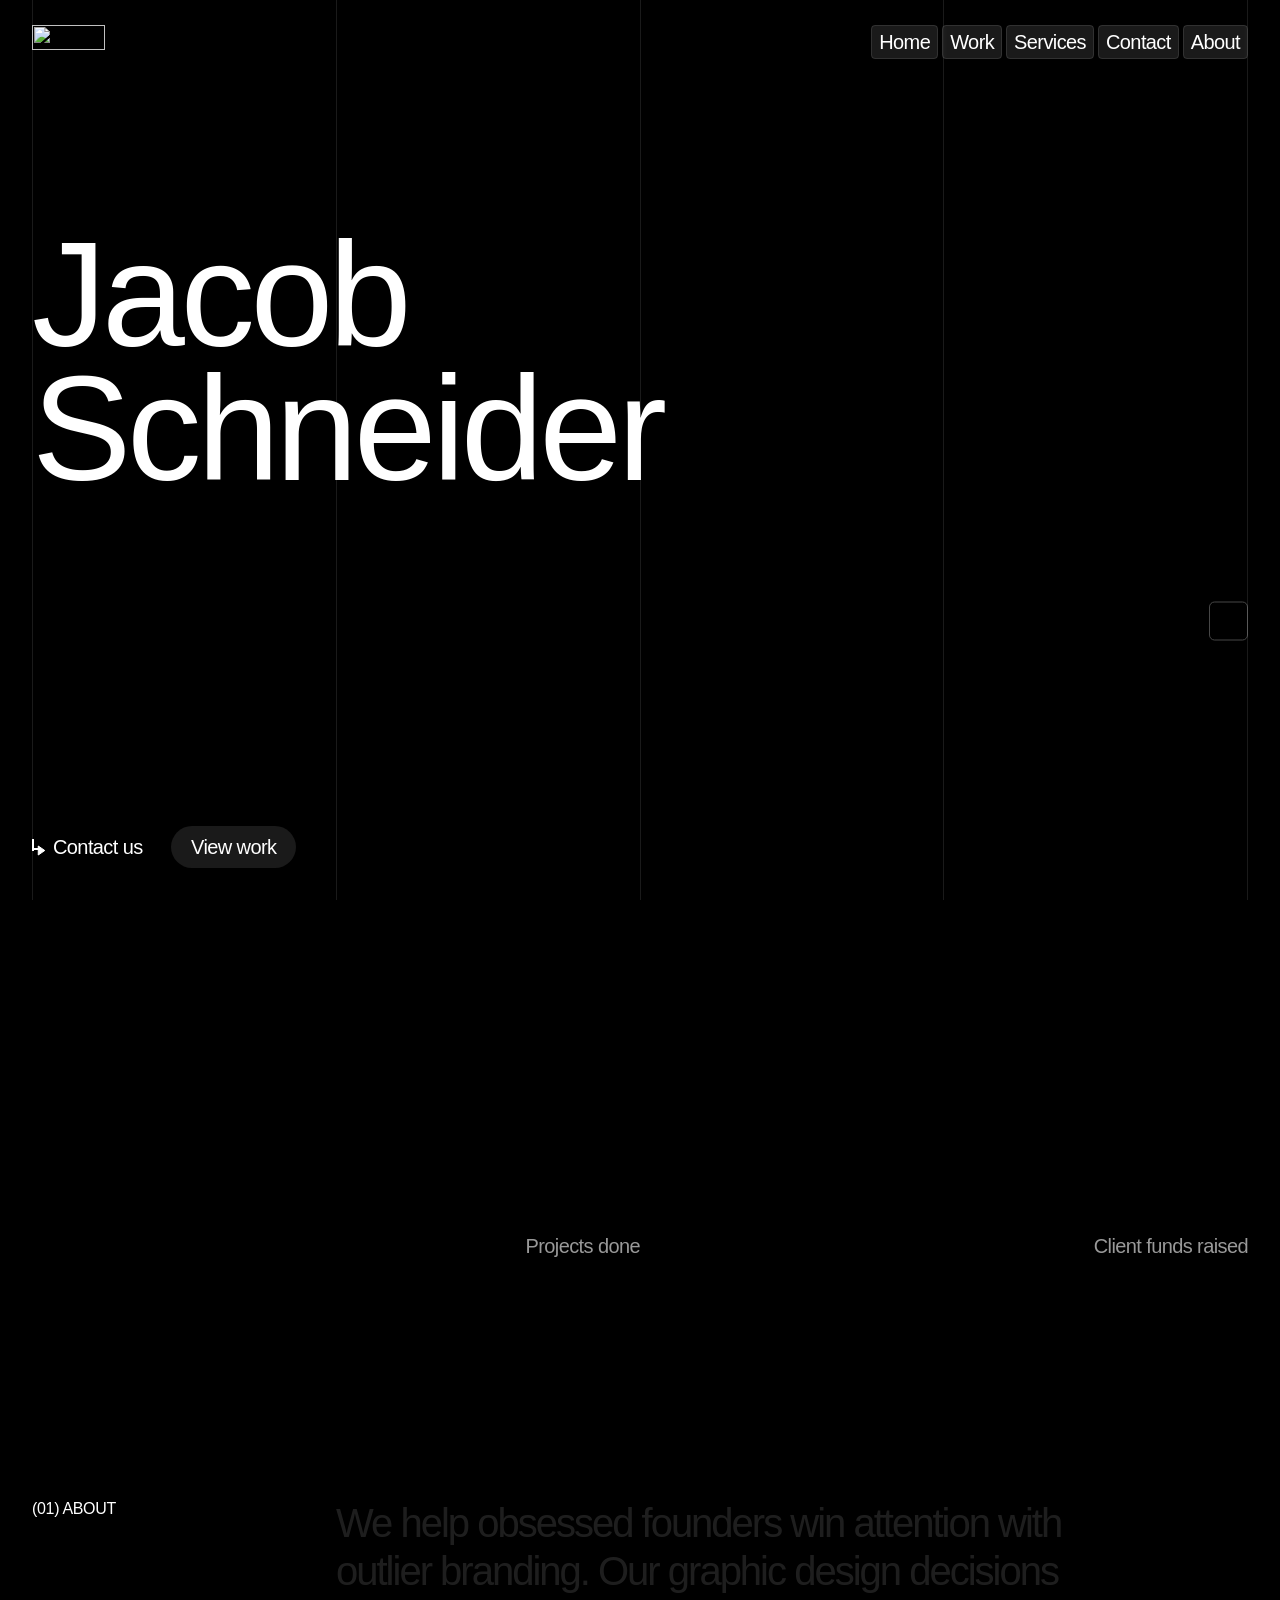
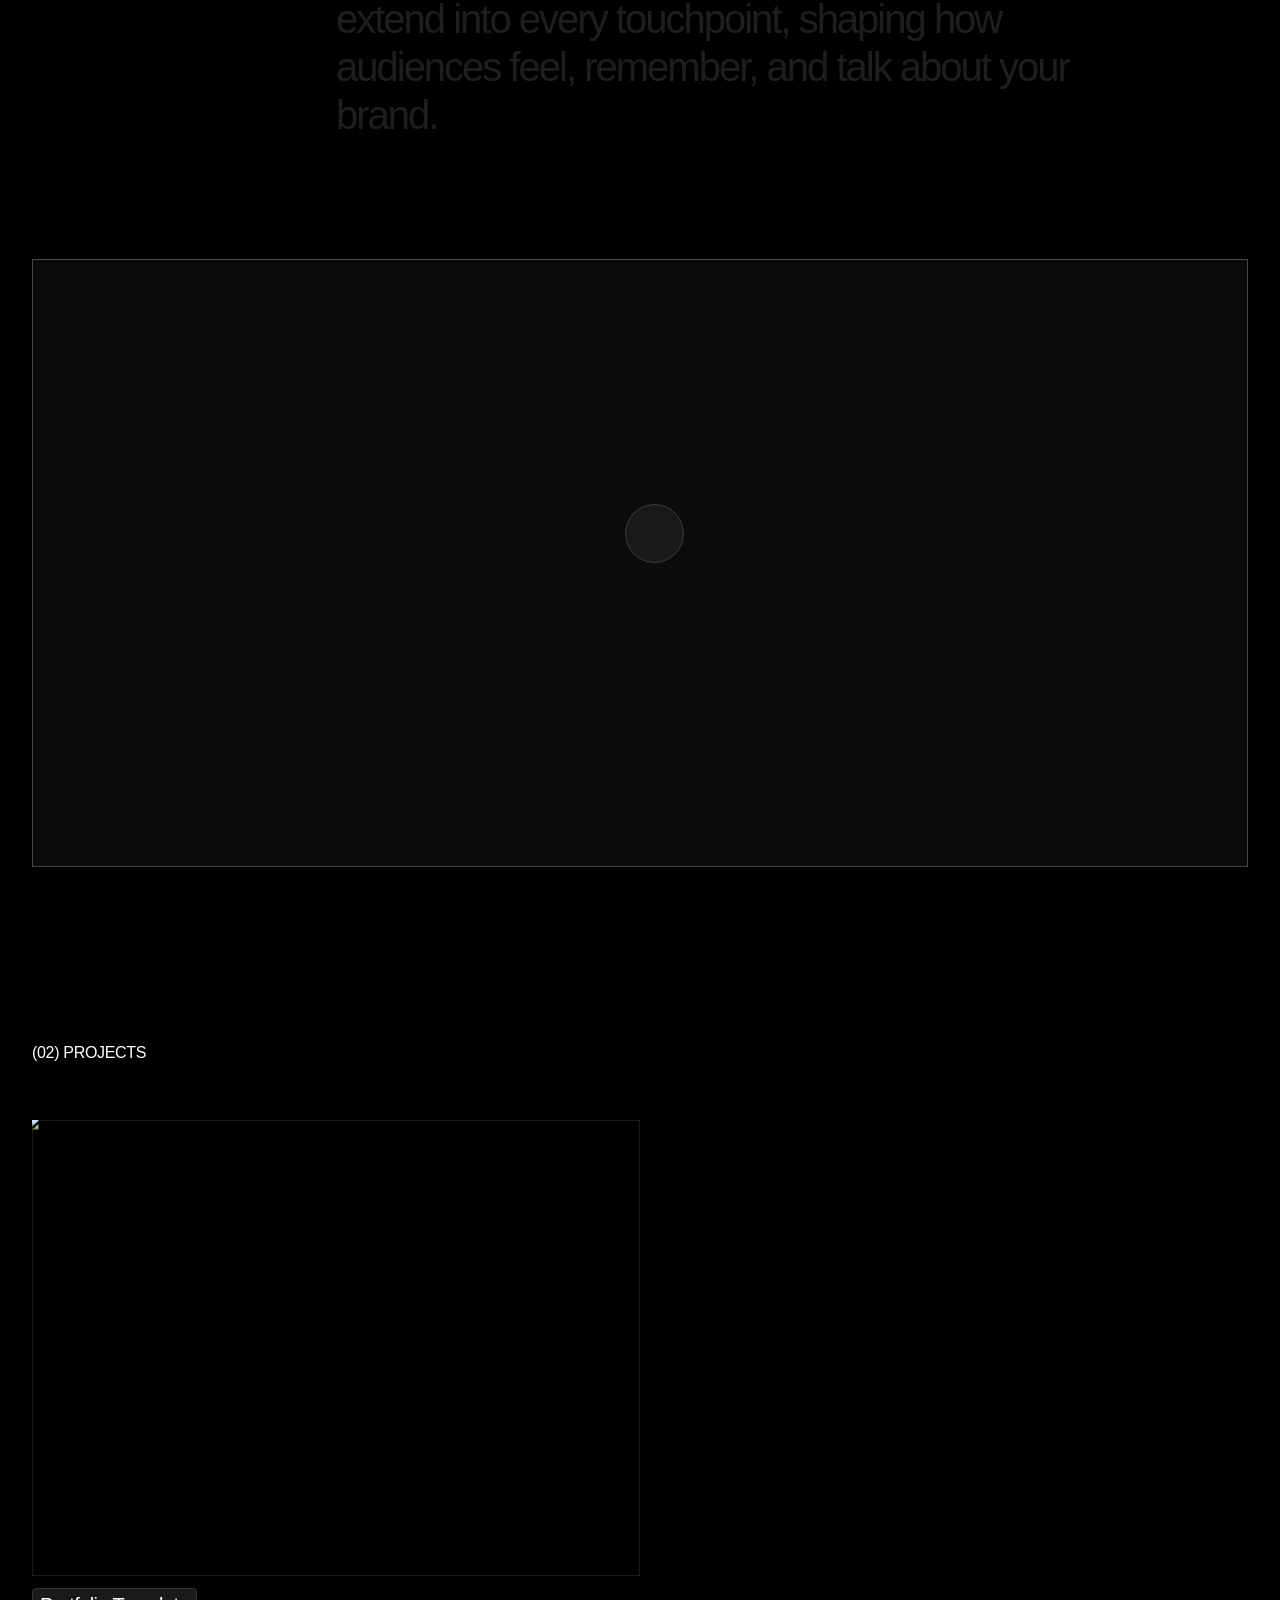
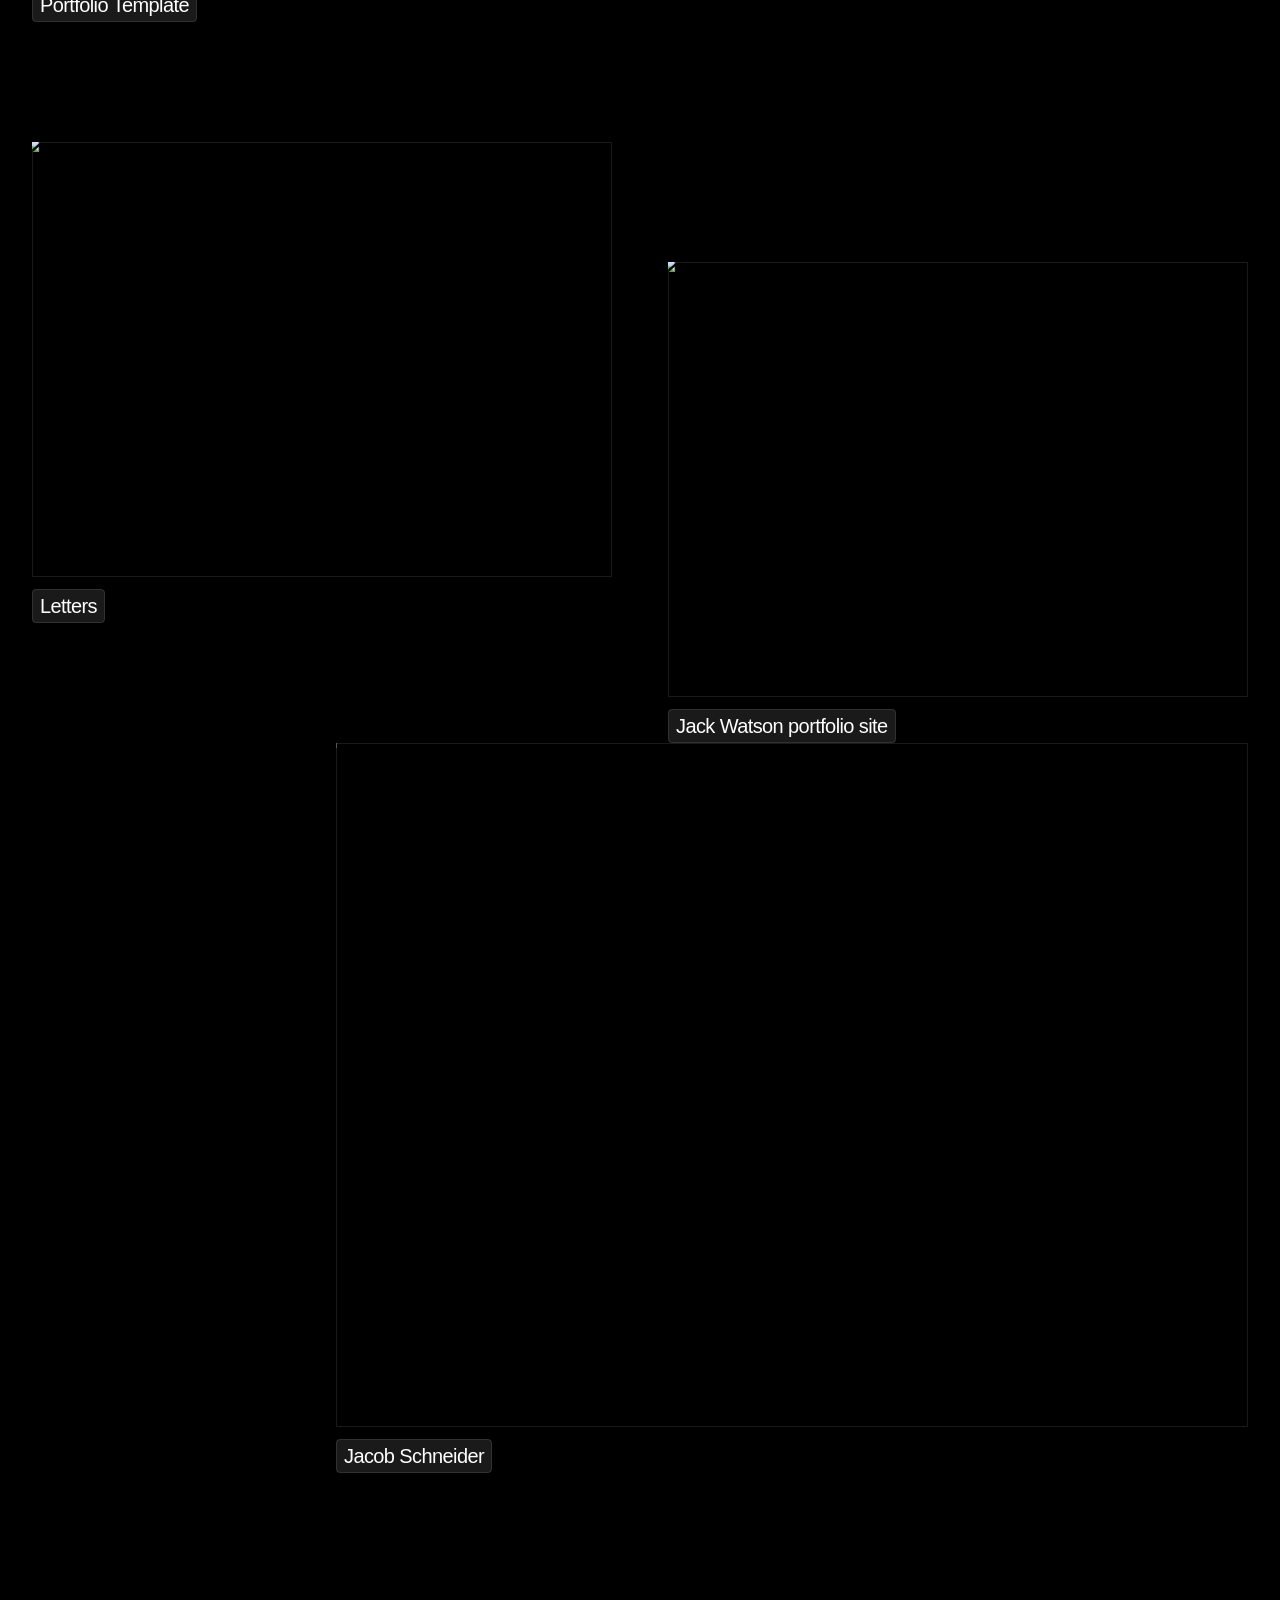
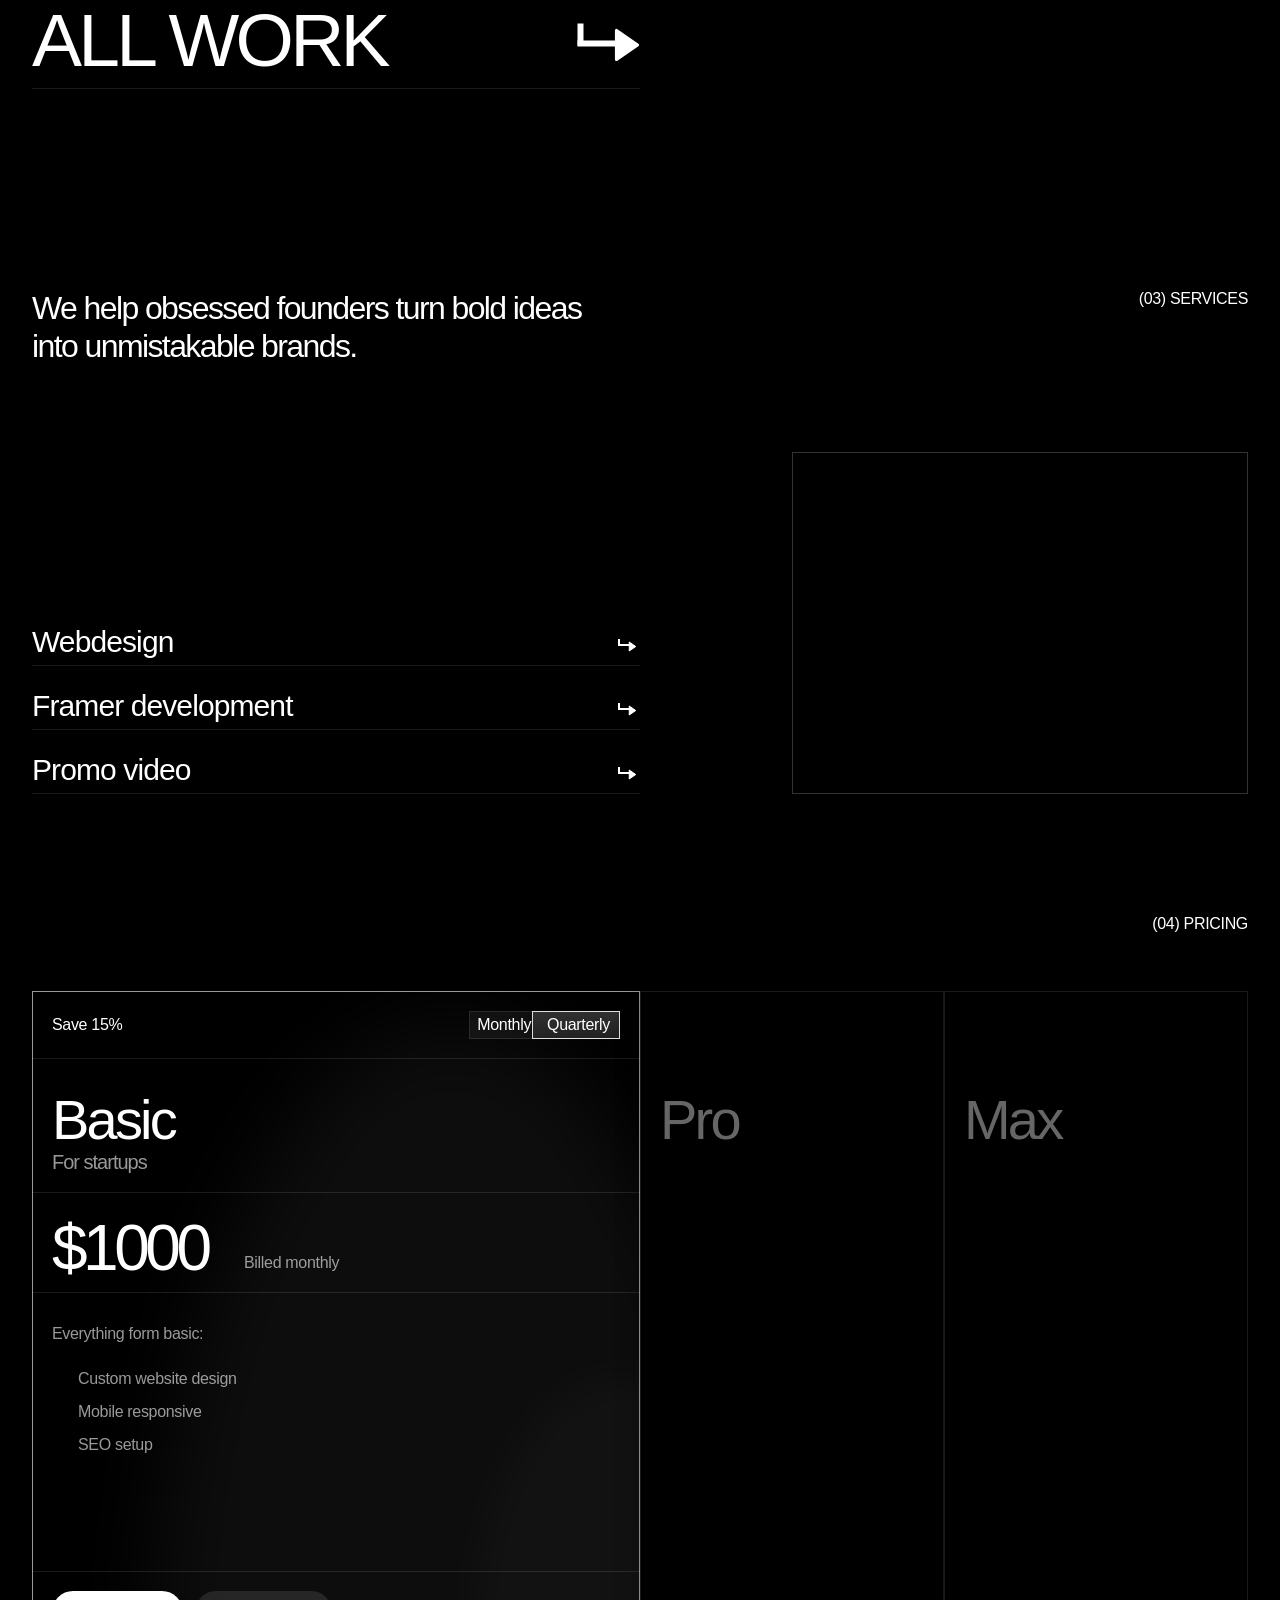
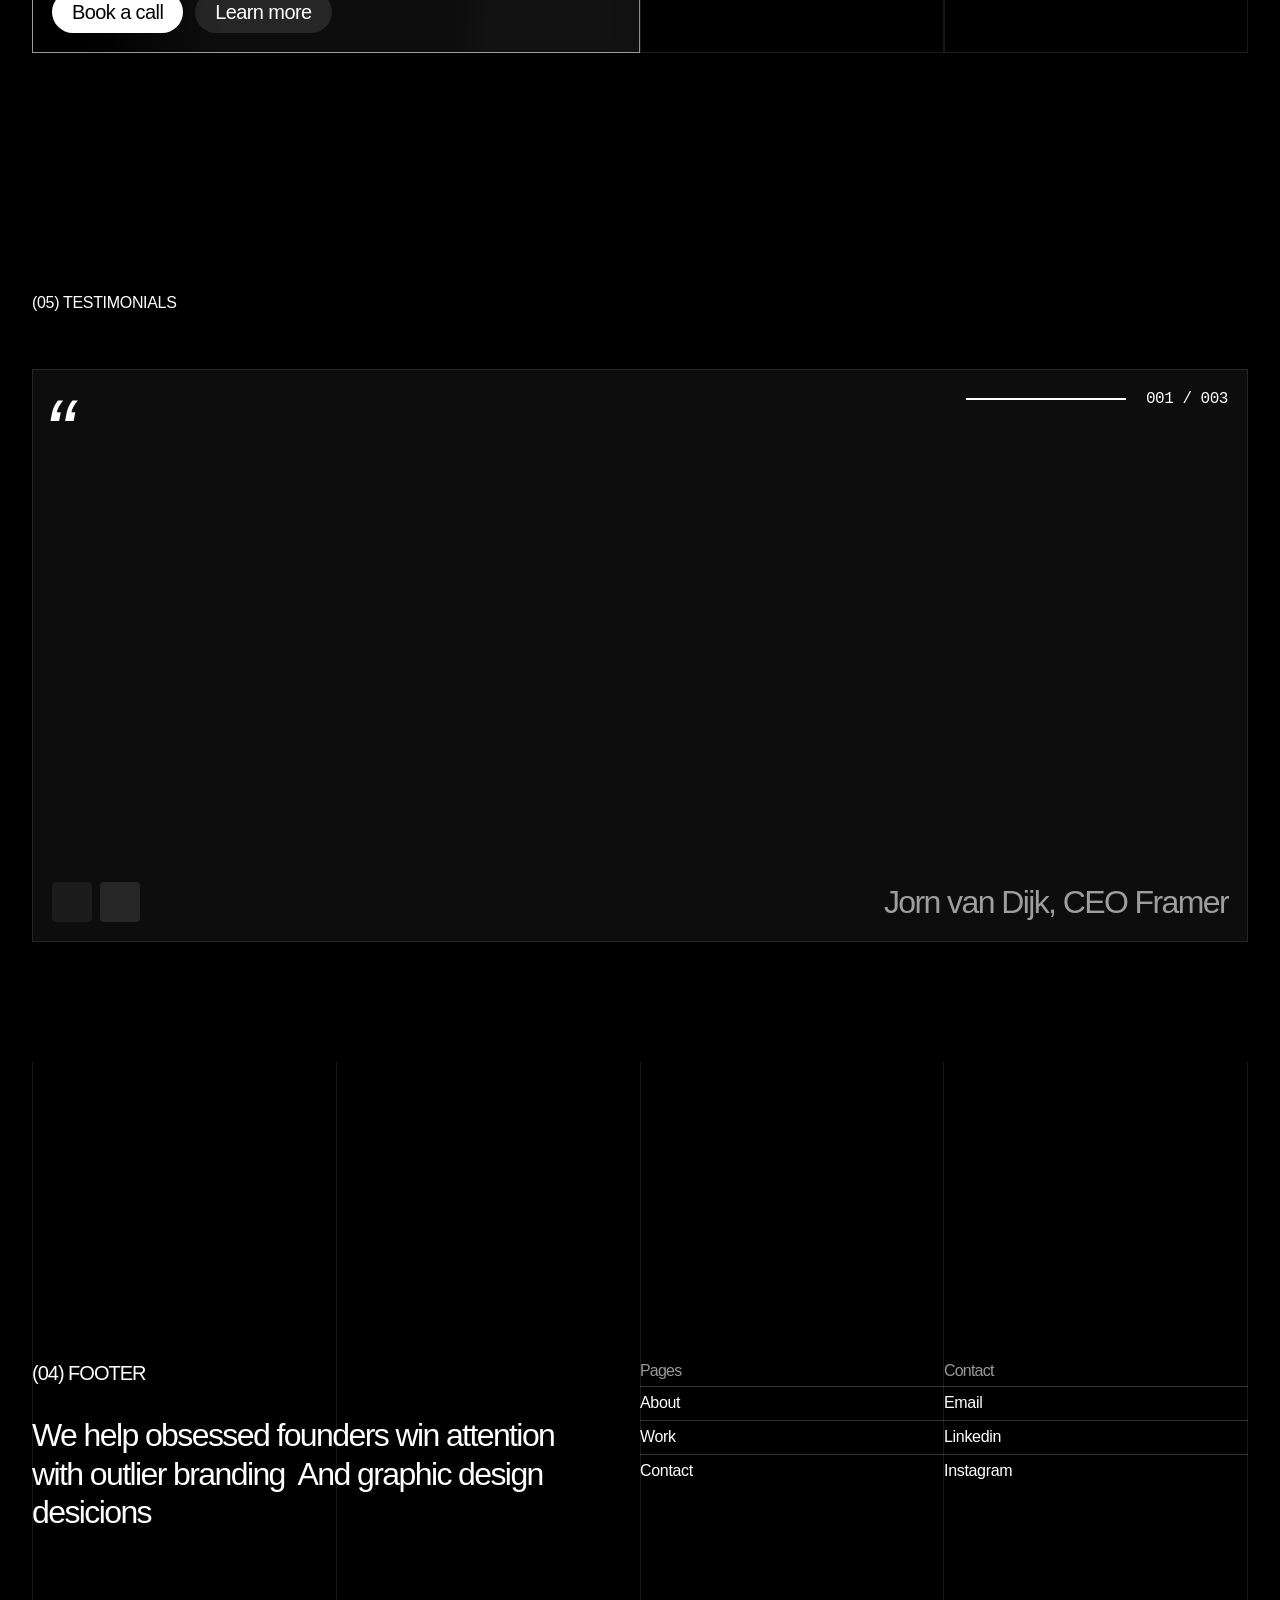
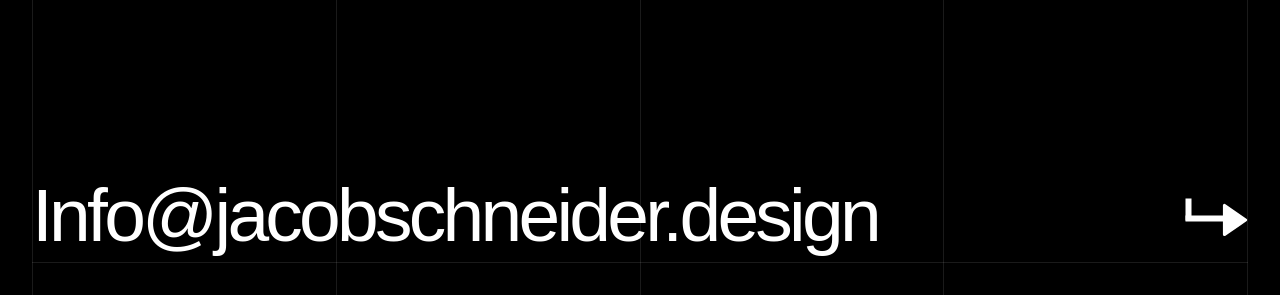
==== commit 812d3270: "remove framer fossil" ====
--- a/index.html
+++ b/index.html
@@ -1,12 +1,124 @@
 <!doctype html> 
-<!-- Made in Framer · framer.com ✨ -->-
-<!-- Published May 10, 2026, 2:48 PM UTC -->++
+ 
 <html lang="en" data-redirect-timezone="1" dir="ltr"> 
-<head>+<head>
+<script id="framer-branding-remover">
+(function() {
+  const style = document.createElement('style');
+  style.innerHTML = `
+    /* Hide Made in Framer watermark badge */
+    #__framer-badge-container, 
+    .__framer-badge,
+    a[class*="__framer-badge"] {
+      display: none !important;
+      visibility: hidden !important;
+      opacity: 0 !important;
+      pointer-events: none !important;
+    }
+
+    /* Hide Remix badge/button */
+    #9n7wa9, 
+    .framer-9n7wa9 {
+      display: none !important;
+      visibility: hidden !important;
+      opacity: 0 !important;
+      pointer-events: none !important;
+    }
+
+    /* Hide Shader Preview popup, its dimming backdrop, and its fixed overlay container */
+    .framer-dsv1xg-container,
+    div:has(> .framer-1exlhbs),
+    div:has(> div > .framer-1exlhbs),
+    div:has(> div > div > .framer-1exlhbs),
+    .framer-1exlhbs {
+      display: none !important;
+      visibility: hidden !important;
+      opacity: 0 !important;
+      pointer-events: none !important;
+    }
+  `;
+  document.head.appendChild(style);
+
+  // Safely enforce hidden style on dynamic elements to prevent dimming or blocking clicks
+  const enforceHidden = () => {
+    // 1. Made in Framer badge
+    const badgeContainer = document.getElementById('__framer-badge-container');
+    if (badgeContainer) {
+      badgeContainer.style.setProperty('display', 'none', 'important');
+      badgeContainer.style.setProperty('pointer-events', 'none', 'important');
+      badgeContainer.style.setProperty('opacity', '0', 'important');
+    }
+    const badges = document.querySelectorAll('.__framer-badge');
+    badges.forEach(b => {
+      b.style.setProperty('display', 'none', 'important');
+      b.style.setProperty('pointer-events', 'none', 'important');
+      b.style.setProperty('opacity', '0', 'important');
+    });
+
+    // 2. Remix badge
+    const remixBtn = document.getElementById('9n7wa9');
+    if (remixBtn) {
+      remixBtn.style.setProperty('display', 'none', 'important');
+      remixBtn.style.setProperty('pointer-events', 'none', 'important');
+      remixBtn.style.setProperty('opacity', '0', 'important');
+    }
+    const remixCls = document.querySelectorAll('.framer-9n7wa9');
+    remixCls.forEach(r => {
+      r.style.setProperty('display', 'none', 'important');
+      r.style.setProperty('pointer-events', 'none', 'important');
+      r.style.setProperty('opacity', '0', 'important');
+    });
+
+    // 3. Shader popup containers
+    const popupContent = document.querySelectorAll('.framer-1exlhbs');
+    popupContent.forEach(popup => {
+      popup.style.setProperty('display', 'none', 'important');
+      popup.style.setProperty('pointer-events', 'none', 'important');
+      
+      const parent = popup.parentElement;
+      if (parent) {
+        parent.style.setProperty('display', 'none', 'important');
+        parent.style.setProperty('pointer-events', 'none', 'important');
+        
+        const grandparent = parent.parentElement;
+        if (grandparent) {
+          grandparent.style.setProperty('display', 'none', 'important');
+          grandparent.style.setProperty('pointer-events', 'none', 'important');
+          
+          const ggrandparent = grandparent.parentElement;
+          if (ggrandparent && (ggrandparent.classList.contains('framer-dsv1xg-container') || ggrandparent.parentElement === null)) {
+            ggrandparent.style.setProperty('display', 'none', 'important');
+            ggrandparent.style.setProperty('pointer-events', 'none', 'important');
+          }
+        }
+      }
+    });
+
+    // Directly hide the dsv1xg container if present
+    const dsvContainers = document.querySelectorAll('.framer-dsv1xg-container');
+    dsvContainers.forEach(c => {
+      c.style.setProperty('display', 'none', 'important');
+      c.style.setProperty('pointer-events', 'none', 'important');
+      c.style.setProperty('opacity', '0', 'important');
+    });
+  };
+
+  document.addEventListener('DOMContentLoaded', enforceHidden);
+  window.addEventListener('load', enforceHidden);
+  
+  const observer = new MutationObserver(enforceHidden);
+  observer.observe(document.documentElement, {
+    childList: true,
+    subtree: true
+  });
+})();
+</script>
+ 
 	<meta charset="utf-8"> 
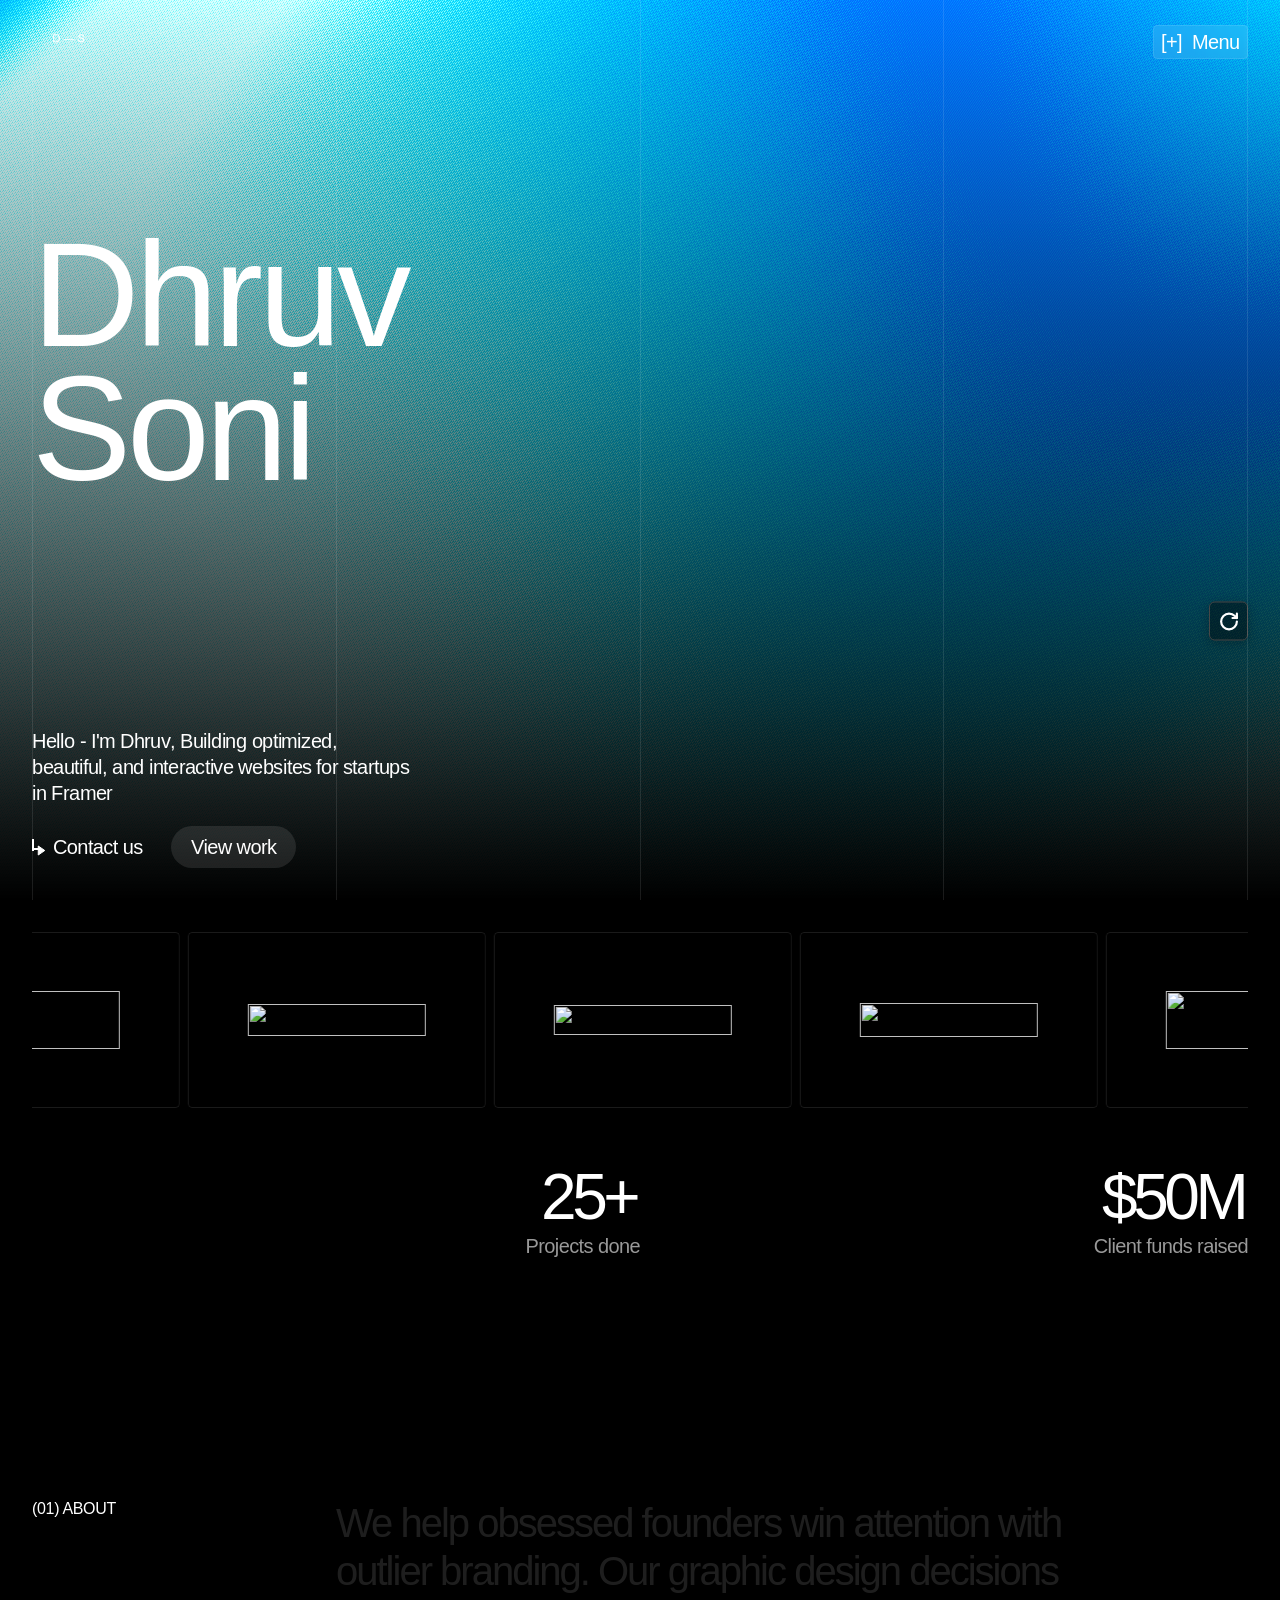
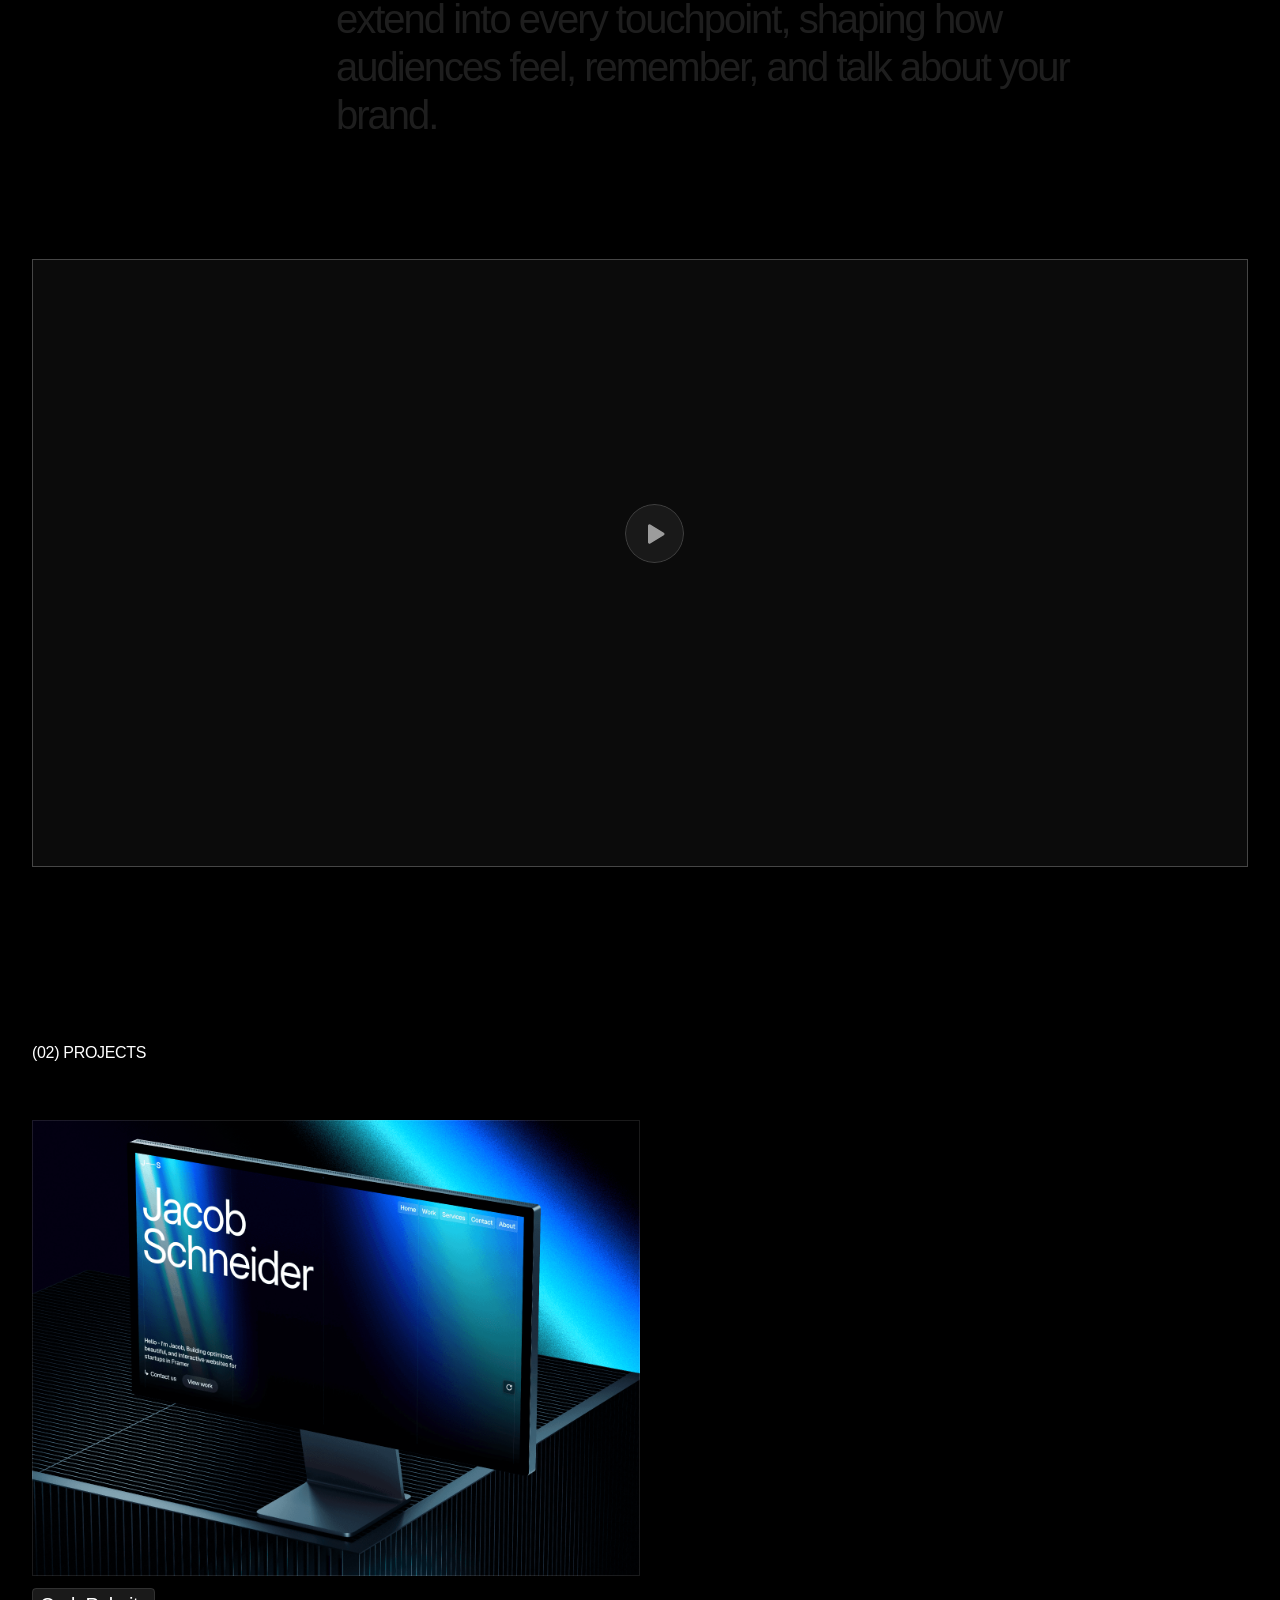
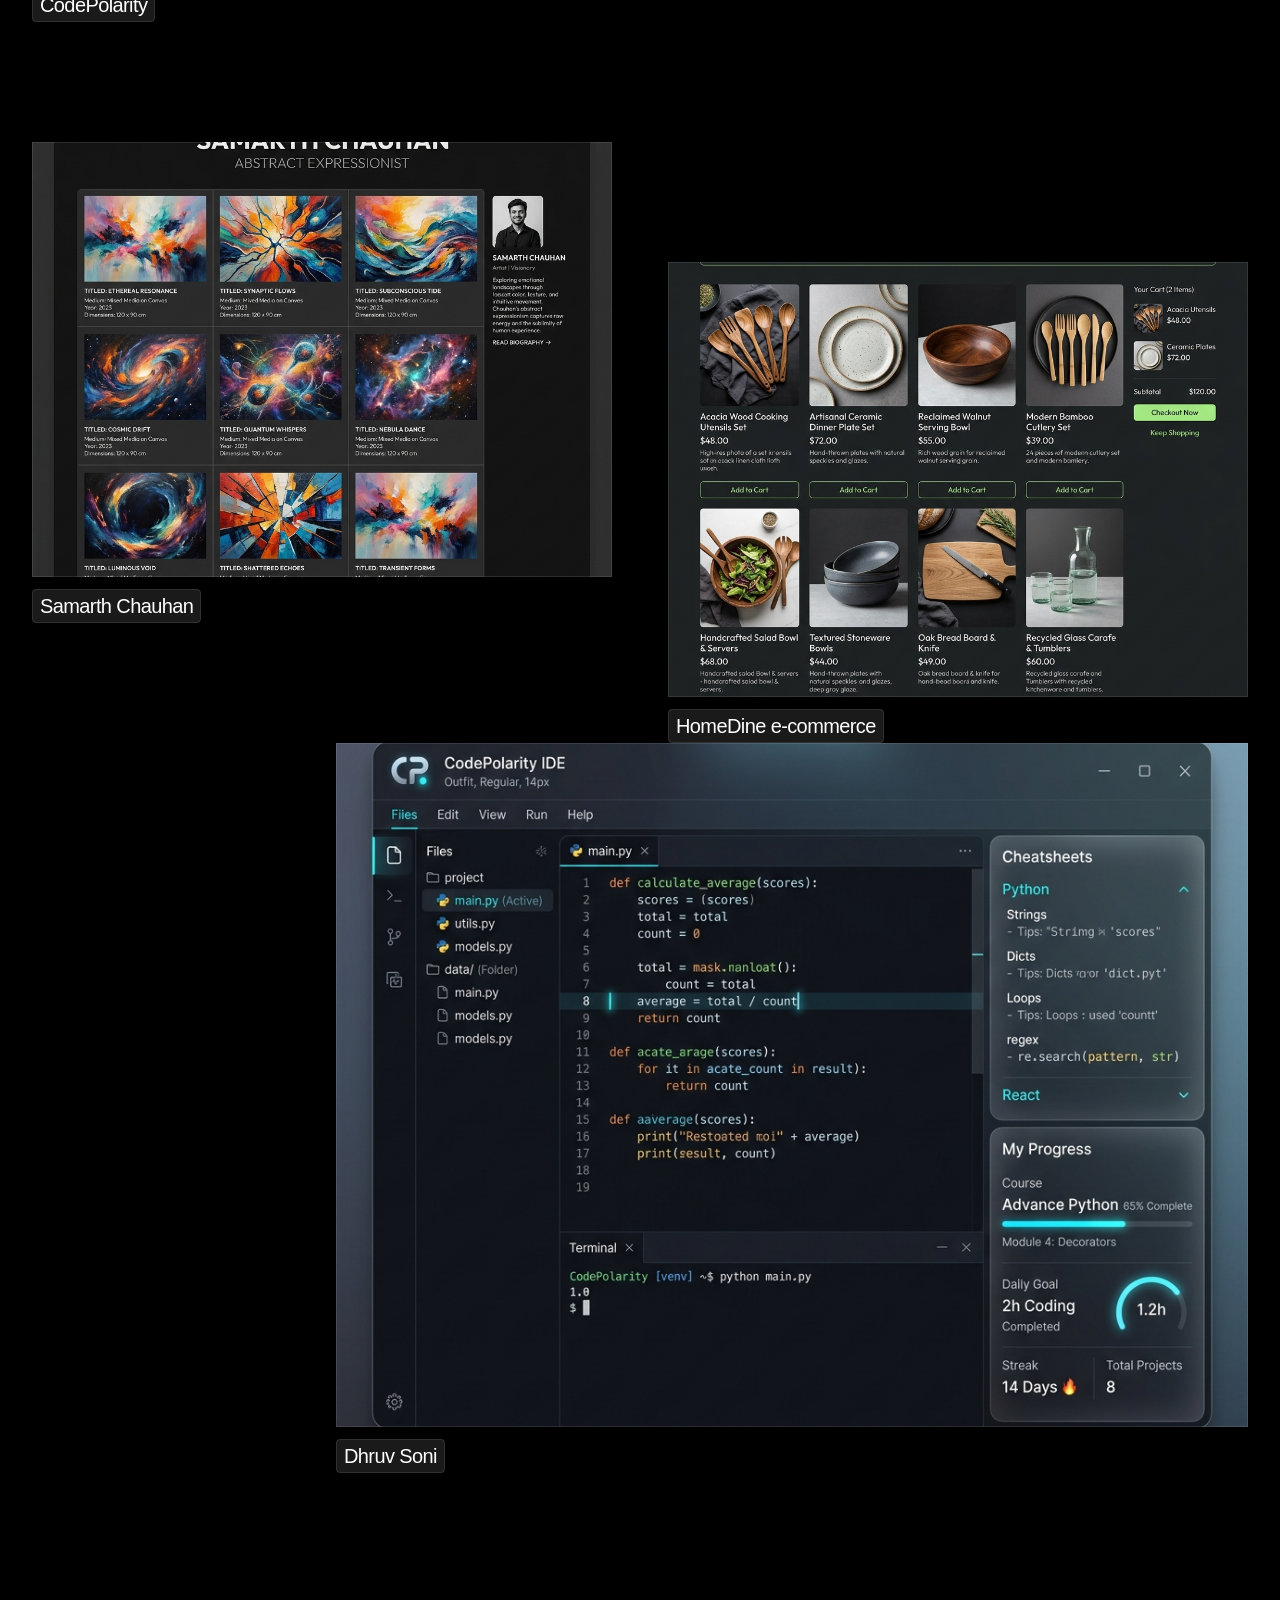
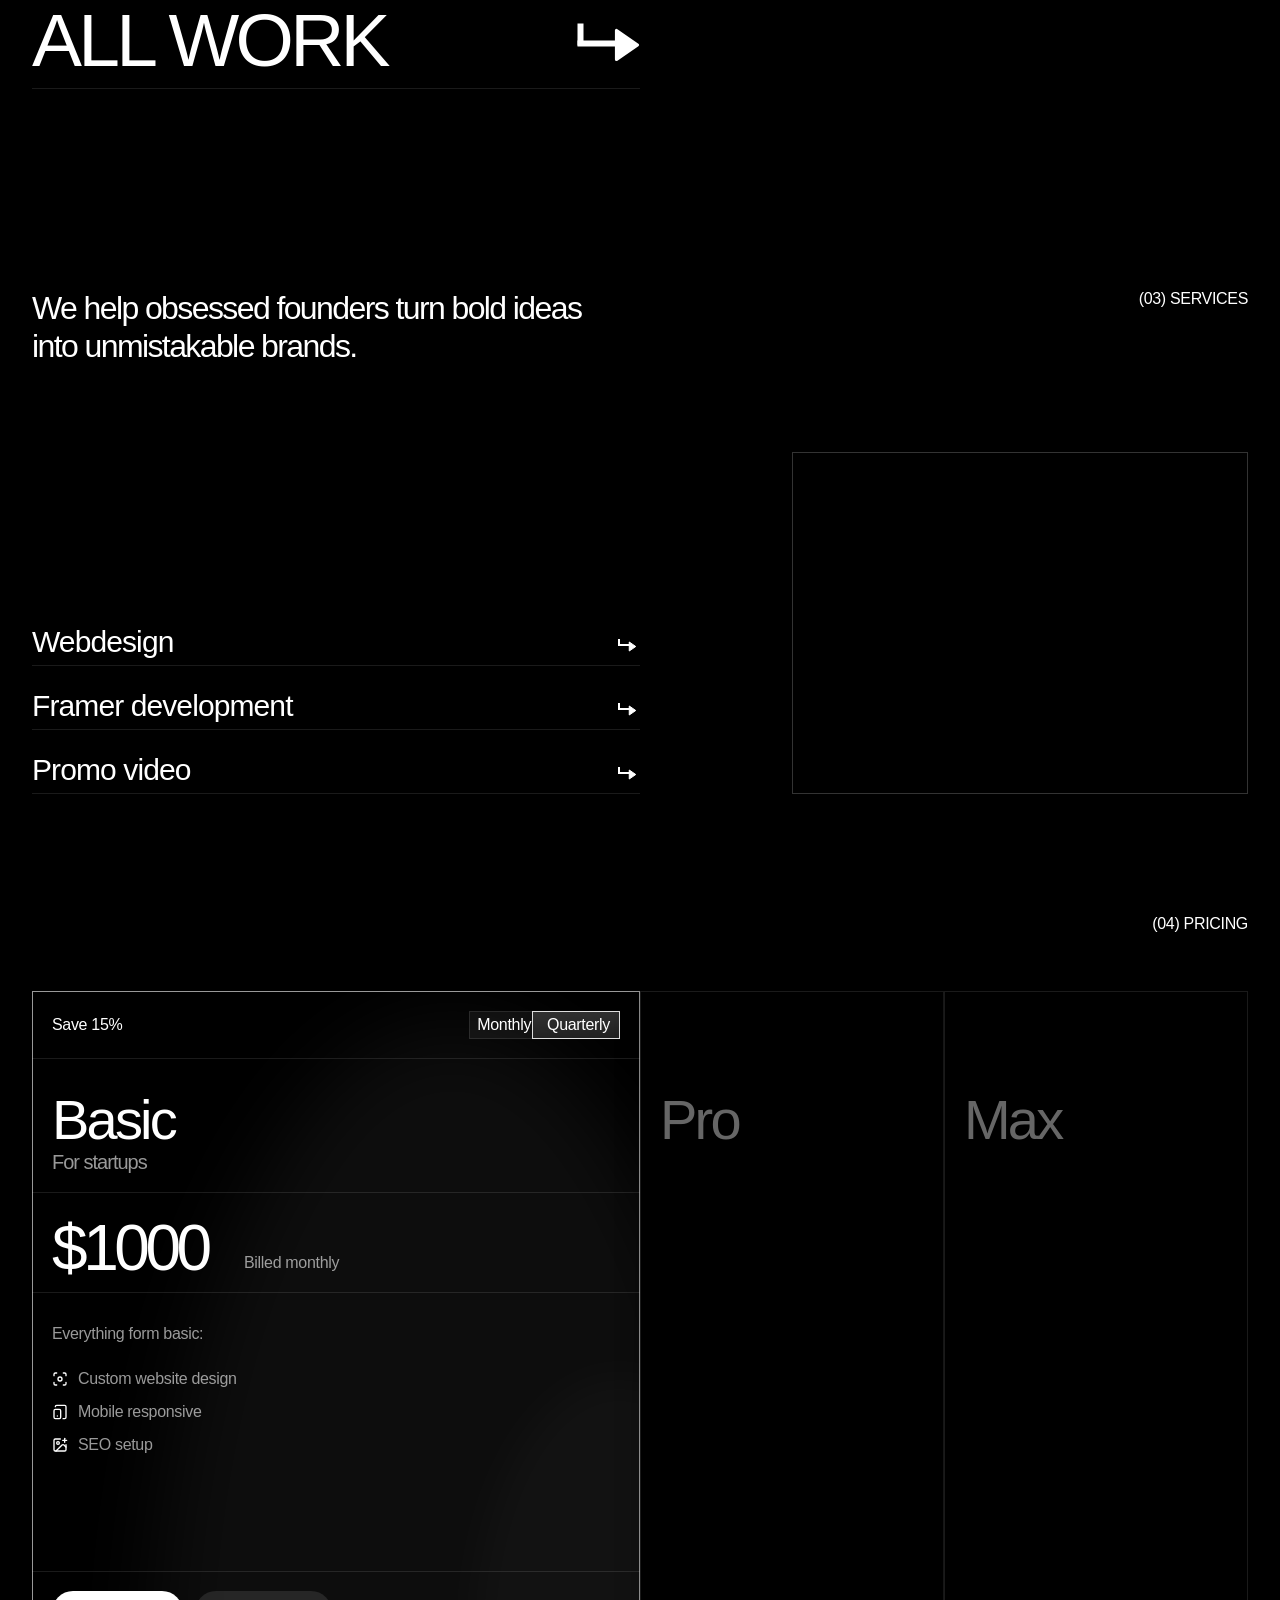
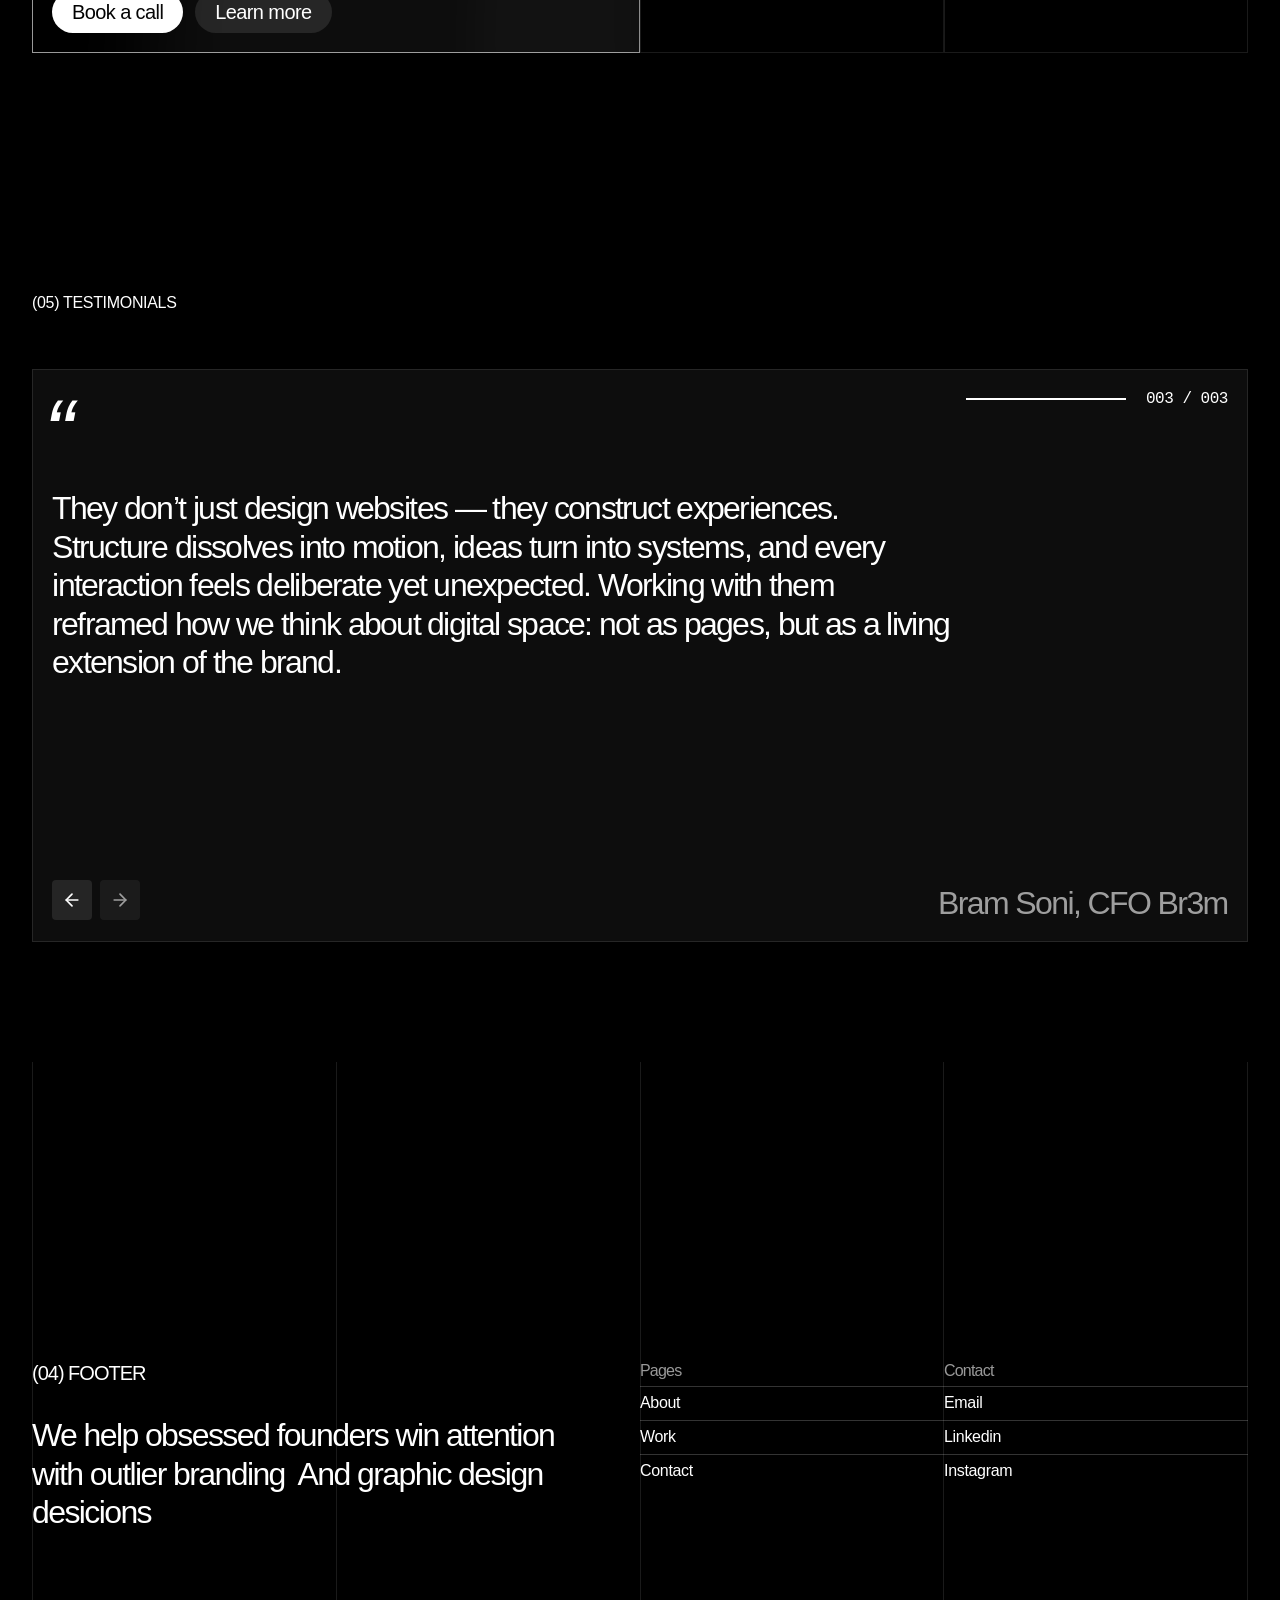
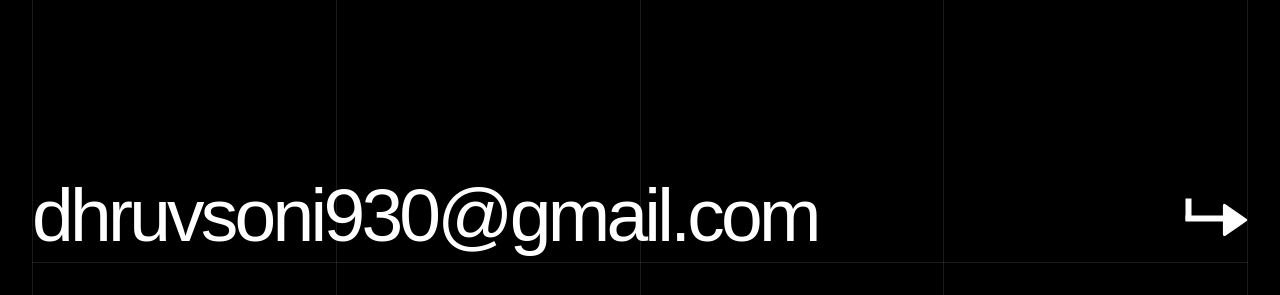
==== commit 7062739c: "own info content addition '" ====
--- a/index.html
+++ b/index.html
@@ -1,11 +1,11 @@
-<!doctype html>-
--
--
-<html lang="en" data-redirect-timezone="1" dir="ltr">-
+<!doctype html>
+
+
+
+
+
+<html lang="en" data-redirect-timezone="1" dir="ltr">
+
 <head>
 <script id="framer-branding-remover">
 (function() {
@@ -118,409 +118,409 @@
   });
 })();
 </script>
--
-	<meta charset="utf-8">-
-	-
-	-
-	<script>try{if(localStorage.get("__framer_force_showing_editorbar_since")){const n=document.createElement("link");n.rel = "modulepreload";n.href="https://framer.com/edit/init.mjs";document.head.appendChild(n)}}catch(e){}</script>-
-	<!-- Start of headStart -->-
-    -
-    <!-- End of headStart -->-
-	<meta name="viewport" content="width=device-width">-
-	<meta name="generator" content="Framer b3492b4">-
-	<title>Portfolio template - (Jacob Schneider)</title>-
-    <meta name="description" content="Jacob Schneider is a refined portfolio site for designers and creatives who value clarity and impact. Built for speed and flexibility, it showcases work with elegant layouts, strong typography, and smooth, professional interactions.">-
-    <meta name="framer-search-index" content="https://framerusercontent.com/sites/5aiWnzDbBi63oIJQlAbftr/searchIndex-uxvLBDliLRCJ.json">-
-    <meta name="framer-search-index-fallback" content="https://framerusercontent.com/sites/5aiWnzDbBi63oIJQlAbftr/searchIndex-O1oiPTfBfLcx.json">-
-    <link href="https://framerusercontent.com/images/VIUjXVx9ZplcYSuOph7t8aYv87Q.png" rel="icon" media="(prefers-color-scheme: light)">-
-    <link href="https://framerusercontent.com/images/BItOE9IFO4vBSOvvmlO8E6sZY.png" rel="icon" media="(prefers-color-scheme: dark)">-
-    <!-- Open Graph / Facebook -->-
-    <meta property="og:type" content="website">-
-    <meta property="og:title" content="Portfolio template - (Jacob Schneider)">-
-    <meta property="og:description" content="Jacob Schneider is a refined portfolio site for designers and creatives who value clarity and impact. Built for speed and flexibility, it showcases work with elegant layouts, strong typography, and smooth, professional interactions.">-
-    <meta property="og:image" content="https://framerusercontent.com/images/6za6SYfNHULKdwALwhjHto0Qfg.png">-
-    <!-- Twitter -->-
-    <meta name="twitter:card" content="summary_large_image">-
-    <meta name="twitter:title" content="Portfolio template - (Jacob Schneider)">-
-    <meta name="twitter:description" content="Jacob Schneider is a refined portfolio site for designers and creatives who value clarity and impact. Built for speed and flexibility, it showcases work with elegant layouts, strong typography, and smooth, professional interactions.">-
-    <meta name="twitter:image" content="https://framerusercontent.com/images/6za6SYfNHULKdwALwhjHto0Qfg.png">-
-	-
-	<style data-framer-font-css>/* cyrillic */-
-@font-face {-
-  font-family: 'Geist';-
-  font-style: normal;-
-  font-weight: 400;-
-  font-display: swap;-
-  src: url(https://fonts.gstatic.com/s/geist/v4/gyByhwUxId8gMEwYGFWfOw.woff2) format('woff2');-
-  unicode-range: U+0301, U+0400-045F, U+0490-0491, U+04B0-04B1, U+2116;-
-}-
-/* latin-ext */-
-@font-face {-
-  font-family: 'Geist';-
-  font-style: normal;-
-  font-weight: 400;-
-  font-display: swap;-
-  src: url(https://fonts.gstatic.com/s/geist/v4/gyByhwUxId8gMEwSGFWfOw.woff2) format('woff2');-
-  unicode-range: U+0100-02BA, U+02BD-02C5, U+02C7-02CC, U+02CE-02D7, U+02DD-02FF, U+0304, U+0308, U+0329, U+1D00-1DBF, U+1E00-1E9F, U+1EF2-1EFF, U+2020, U+20A0-20AB, U+20AD-20C0, U+2113, U+2C60-2C7F, U+A720-A7FF;-
-}-
-/* latin */-
-@font-face {-
-  font-family: 'Geist';-
-  font-style: normal;-
-  font-weight: 400;-
-  font-display: swap;-
-  src: url(https://fonts.gstatic.com/s/geist/v4/gyByhwUxId8gMEwcGFU.woff2) format('woff2');-
-  unicode-range: U+0000-00FF, U+0131, U+0152-0153, U+02BB-02BC, U+02C6, U+02DA, U+02DC, U+0304, U+0308, U+0329, U+2000-206F, U+20AC, U+2122, U+2191, U+2193, U+2212, U+2215, U+FEFF, U+FFFD;-
-}-
-/* cyrillic */-
-@font-face {-
-  font-family: 'Geist';-
-  font-style: normal;-
-  font-weight: 600;-
-  font-display: swap;-
-  src: url(https://fonts.gstatic.com/s/geist/v4/gyByhwUxId8gMEwYGFWfOw.woff2) format('woff2');-
-  unicode-range: U+0301, U+0400-045F, U+0490-0491, U+04B0-04B1, U+2116;-
-}-
-/* latin-ext */-
-@font-face {-
-  font-family: 'Geist';-
-  font-style: normal;-
-  font-weight: 600;-
-  font-display: swap;-
-  src: url(https://fonts.gstatic.com/s/geist/v4/gyByhwUxId8gMEwSGFWfOw.woff2) format('woff2');-
-  unicode-range: U+0100-02BA, U+02BD-02C5, U+02C7-02CC, U+02CE-02D7, U+02DD-02FF, U+0304, U+0308, U+0329, U+1D00-1DBF, U+1E00-1E9F, U+1EF2-1EFF, U+2020, U+20A0-20AB, U+20AD-20C0, U+2113, U+2C60-2C7F, U+A720-A7FF;-
-}-
-/* latin */-
-@font-face {-
-  font-family: 'Geist';-
-  font-style: normal;-
-  font-weight: 600;-
-  font-display: swap;-
-  src: url(https://fonts.gstatic.com/s/geist/v4/gyByhwUxId8gMEwcGFU.woff2) format('woff2');-
-  unicode-range: U+0000-00FF, U+0131, U+0152-0153, U+02BB-02BC, U+02C6, U+02DA, U+02DC, U+0304, U+0308, U+0329, U+2000-206F, U+20AC, U+2122, U+2191, U+2193, U+2212, U+2215, U+FEFF, U+FFFD;-
-}-
-/* cyrillic-ext */-
-@font-face {-
-  font-family: 'Fragment Mono';-
-  font-style: normal;-
-  font-weight: 400;-
-  src: url(https://fonts.gstatic.com/s/fragmentmono/v6/4iCr6K5wfMRRjxp0DA6-2CLnB45HhrUI.woff2) format('woff2');-
-  unicode-range: U+0460-052F, U+1C80-1C8A, U+20B4, U+2DE0-2DFF, U+A640-A69F, U+FE2E-FE2F;-
-}-
-/* latin-ext */-
-@font-face {-
-  font-family: 'Fragment Mono';-
-  font-style: normal;-
-  font-weight: 400;-
-  src: url(https://fonts.gstatic.com/s/fragmentmono/v6/4iCr6K5wfMRRjxp0DA6-2CLnB41HhrUI.woff2) format('woff2');-
-  unicode-range: U+0100-02BA, U+02BD-02C5, U+02C7-02CC, U+02CE-02D7, U+02DD-02FF, U+0304, U+0308, U+0329, U+1D00-1DBF, U+1E00-1E9F, U+1EF2-1EFF, U+2020, U+20A0-20AB, U+20AD-20C0, U+2113, U+2C60-2C7F, U+A720-A7FF;-
-}-
-/* latin */-
-@font-face {-
-  font-family: 'Fragment Mono';-
-  font-style: normal;-
-  font-weight: 400;-
-  src: url(https://fonts.gstatic.com/s/fragmentmono/v6/4iCr6K5wfMRRjxp0DA6-2CLnB4NHhg.woff2) format('woff2');-
-  unicode-range: U+0000-00FF, U+0131, U+0152-0153, U+02BB-02BC, U+02C6, U+02DA, U+02DC, U+0304, U+0308, U+0329, U+2000-206F, U+20AC, U+2122, U+2191, U+2193, U+2212, U+2215, U+FEFF, U+FFFD;-
-}-
-/* cyrillic */-
-@font-face {-
-  font-family: 'Geist Mono';-
-  font-style: normal;-
-  font-weight: 500;-
-  src: url(https://fonts.gstatic.com/s/geistmono/v4/or3yQ6H-1_WfwkMZI_qYPLs1a-t7PU0AbeEPKK5Q5ClqOw.woff2) format('woff2');-
-  unicode-range: U+0301, U+0400-045F, U+0490-0491, U+04B0-04B1, U+2116;-
-}-
-/* latin-ext */-
-@font-face {-
-  font-family: 'Geist Mono';-
-  font-style: normal;-
-  font-weight: 500;-
-  src: url(https://fonts.gstatic.com/s/geistmono/v4/or3yQ6H-1_WfwkMZI_qYPLs1a-t7PU0AbeEPKK5a5ClqOw.woff2) format('woff2');-
-  unicode-range: U+0100-02BA, U+02BD-02C5, U+02C7-02CC, U+02CE-02D7, U+02DD-02FF, U+0304, U+0308, U+0329, U+1D00-1DBF, U+1E00-1E9F, U+1EF2-1EFF, U+2020, U+20A0-20AB, U+20AD-20C0, U+2113, U+2C60-2C7F, U+A720-A7FF;-
-}-
-/* latin */-
-@font-face {-
-  font-family: 'Geist Mono';-
-  font-style: normal;-
-  font-weight: 500;-
-  src: url(https://fonts.gstatic.com/s/geistmono/v4/or3yQ6H-1_WfwkMZI_qYPLs1a-t7PU0AbeEPKK5U5Ck.woff2) format('woff2');-
-  unicode-range: U+0000-00FF, U+0131, U+0152-0153, U+02BB-02BC, U+02C6, U+02DA, U+02DC, U+0304, U+0308, U+0329, U+2000-206F, U+20AC, U+2122, U+2191, U+2193, U+2212, U+2215, U+FEFF, U+FFFD;-
-}-
--
-@font-face { font-family: "Geist"; src: url("https://fonts.gstatic.com/s/geist/v4/gyBhhwUxId8gMGYQMKR3pzfaWI_RruM4mJPby1QNtA.woff2"); font-display: swap; font-style: normal; font-weight: 500 }-
-@font-face { font-family: "Geist"; src: url("https://fonts.gstatic.com/s/geist/v4/gyBhhwUxId8gMGYQMKR3pzfaWI_Re-Q4mJPby1QNtA.woff2"); font-display: swap; font-style: normal; font-weight: 700 }-
-@font-face { font-family: "Inter Display"; src: url("https://framerusercontent.com/assets/2uIBiALfCHVpWbHqRMZutfT7giU.woff2"); font-display: swap; font-style: normal; font-weight: 400; unicode-range: U+0460-052F, U+1C80-1C88, U+20B4, U+2DE0-2DFF, U+A640-A69F, U+FE2E-FE2F }-
-@font-face { font-family: "Inter Display"; src: url("https://framerusercontent.com/assets/Zwfz6xbVe5pmcWRJRgBDHnMkOkI.woff2"); font-display: swap; font-style: normal; font-weight: 400; unicode-range: U+0301, U+0400-045F, U+0490-0491, U+04B0-04B1, U+2116 }-
-@font-face { font-family: "Inter Display"; src: url("https://framerusercontent.com/assets/U9LaDDmbRhzX3sB8g8glTy5feTE.woff2"); font-display: swap; font-style: normal; font-weight: 400; unicode-range: U+1F00-1FFF }-
-@font-face { font-family: "Inter Display"; src: url("https://framerusercontent.com/assets/tVew2LzXJ1t7QfxP1gdTIdj2o0g.woff2"); font-display: swap; font-style: normal; font-weight: 400; unicode-range: U+0370-03FF }-
-@font-face { font-family: "Inter Display"; src: url("https://framerusercontent.com/assets/DF7bjCRmStYPqSb945lAlMfCCVQ.woff2"); font-display: swap; font-style: normal; font-weight: 400; unicode-range: U+0100-024F, U+0259, U+1E00-1EFF, U+2020, U+20A0-20AB, U+20AD-20CF, U+2113, U+2C60-2C7F, U+A720-A7FF }-
-@font-face { font-family: "Inter Display"; src: url("https://framerusercontent.com/assets/bHYNJqzTyl2lqvmMiRRS6Y16Es.woff2"); font-display: swap; font-style: normal; font-weight: 400; unicode-range: U+0000-00FF, U+0131, U+0152-0153, U+02BB-02BC, U+02C6, U+02DA, U+02DC, U+2000-206F, U+2070, U+2074-207E, U+2080-208E, U+20AC, U+2122, U+2191, U+2193, U+2212, U+2215, U+FEFF, U+FFFD }-
-@font-face { font-family: "Inter Display"; src: url("https://framerusercontent.com/assets/vebZUMjGyKkYsfcY73iwWTzLNag.woff2"); font-display: swap; font-style: normal; font-weight: 400; unicode-range: U+0102-0103, U+0110-0111, U+0128-0129, U+0168-0169, U+01A0-01A1, U+01AF-01B0, U+1EA0-1EF9, U+20AB }-
-@font-face { font-family: "Inter"; src: url("https://framerusercontent.com/assets/5vvr9Vy74if2I6bQbJvbw7SY1pQ.woff2"); font-display: swap; font-style: normal; font-weight: 400; unicode-range: U+0460-052F, U+1C80-1C88, U+20B4, U+2DE0-2DFF, U+A640-A69F, U+FE2E-FE2F }-
-@font-face { font-family: "Inter"; src: url("https://framerusercontent.com/assets/EOr0mi4hNtlgWNn9if640EZzXCo.woff2"); font-display: swap; font-style: normal; font-weight: 400; unicode-range: U+0301, U+0400-045F, U+0490-0491, U+04B0-04B1, U+2116 }-
-@font-face { font-family: "Inter"; src: url("https://framerusercontent.com/assets/Y9k9QrlZAqio88Klkmbd8VoMQc.woff2"); font-display: swap; font-style: normal; font-weight: 400; unicode-range: U+1F00-1FFF }-
-@font-face { font-family: "Inter"; src: url("https://framerusercontent.com/assets/OYrD2tBIBPvoJXiIHnLoOXnY9M.woff2"); font-display: swap; font-style: normal; font-weight: 400; unicode-range: U+0370-03FF }-
-@font-face { font-family: "Inter"; src: url("https://framerusercontent.com/assets/JeYwfuaPfZHQhEG8U5gtPDZ7WQ.woff2"); font-display: swap; font-style: normal; font-weight: 400; unicode-range: U+0100-024F, U+0259, U+1E00-1EFF, U+2020, U+20A0-20AB, U+20AD-20CF, U+2113, U+2C60-2C7F, U+A720-A7FF }-
-@font-face { font-family: "Inter"; src: url("https://framerusercontent.com/assets/GrgcKwrN6d3Uz8EwcLHZxwEfC4.woff2"); font-display: swap; font-style: normal; font-weight: 400; unicode-range: U+0000-00FF, U+0131, U+0152-0153, U+02BB-02BC, U+02C6, U+02DA, U+02DC, U+2000-206F, U+2070, U+2074-207E, U+2080-208E, U+20AC, U+2122, U+2191, U+2193, U+2212, U+2215, U+FEFF, U+FFFD }-
-@font-face { font-family: "Inter"; src: url("https://framerusercontent.com/assets/b6Y37FthZeALduNqHicBT6FutY.woff2"); font-display: swap; font-style: normal; font-weight: 400; unicode-range: U+0102-0103, U+0110-0111, U+0128-0129, U+0168-0169, U+01A0-01A1, U+01AF-01B0, U+1EA0-1EF9, U+20AB }-
-@font-face { font-family: "Inter"; src: url("https://framerusercontent.com/assets/hyOgCu0Xnghbimh0pE8QTvtt2AU.woff2"); font-display: swap; font-style: normal; font-weight: 600; unicode-range: U+0460-052F, U+1C80-1C88, U+20B4, U+2DE0-2DFF, U+A640-A69F, U+FE2E-FE2F }-
-@font-face { font-family: "Inter"; src: url("https://framerusercontent.com/assets/NeGmSOXrPBfEFIy5YZeHq17LEDA.woff2"); font-display: swap; font-style: normal; font-weight: 600; unicode-range: U+0301, U+0400-045F, U+0490-0491, U+04B0-04B1, U+2116 }-
-@font-face { font-family: "Inter"; src: url("https://framerusercontent.com/assets/oYaAX5himiTPYuN8vLWnqBbfD2s.woff2"); font-display: swap; font-style: normal; font-weight: 600; unicode-range: U+1F00-1FFF }-
-@font-face { font-family: "Inter"; src: url("https://framerusercontent.com/assets/lEJLP4R0yuCaMCjSXYHtJw72M.woff2"); font-display: swap; font-style: normal; font-weight: 600; unicode-range: U+0370-03FF }-
-@font-face { font-family: "Inter"; src: url("https://framerusercontent.com/assets/cRJyLNuTJR5jbyKzGi33wU9cqIQ.woff2"); font-display: swap; font-style: normal; font-weight: 600; unicode-range: U+0100-024F, U+0259, U+1E00-1EFF, U+2020, U+20A0-20AB, U+20AD-20CF, U+2113, U+2C60-2C7F, U+A720-A7FF }-
-@font-face { font-family: "Inter"; src: url("https://framerusercontent.com/assets/yDtI2UI8XcEg1W2je9XPN3Noo.woff2"); font-display: swap; font-style: normal; font-weight: 600; unicode-range: U+0000-00FF, U+0131, U+0152-0153, U+02BB-02BC, U+02C6, U+02DA, U+02DC, U+2000-206F, U+2070, U+2074-207E, U+2080-208E, U+20AC, U+2122, U+2191, U+2193, U+2212, U+2215, U+FEFF, U+FFFD }-
-@font-face { font-family: "Inter"; src: url("https://framerusercontent.com/assets/A0Wcc7NgXMjUuFdquHDrIZpzZw0.woff2"); font-display: swap; font-style: normal; font-weight: 600; unicode-range: U+0102-0103, U+0110-0111, U+0128-0129, U+0168-0169, U+01A0-01A1, U+01AF-01B0, U+1EA0-1EF9, U+20AB }-
-@font-face { font-family: "Inter"; src: url("https://framerusercontent.com/assets/5A3Ce6C9YYmCjpQx9M4inSaKU.woff2"); font-display: swap; font-style: normal; font-weight: 500; unicode-range: U+0460-052F, U+1C80-1C88, U+20B4, U+2DE0-2DFF, U+A640-A69F, U+FE2E-FE2F }-
-@font-face { font-family: "Inter"; src: url("https://framerusercontent.com/assets/Qx95Xyt0Ka3SGhinnbXIGpEIyP4.woff2"); font-display: swap; font-style: normal; font-weight: 500; unicode-range: U+0301, U+0400-045F, U+0490-0491, U+04B0-04B1, U+2116 }-
-@font-face { font-family: "Inter"; src: url("https://framerusercontent.com/assets/6mJuEAguuIuMog10gGvH5d3cl8.woff2"); font-display: swap; font-style: normal; font-weight: 500; unicode-range: U+1F00-1FFF }-
-@font-face { font-family: "Inter"; src: url("https://framerusercontent.com/assets/xYYWaj7wCU5zSQH0eXvSaS19wo.woff2"); font-display: swap; font-style: normal; font-weight: 500; unicode-range: U+0370-03FF }-
-@font-face { font-family: "Inter"; src: url("https://framerusercontent.com/assets/otTaNuNpVK4RbdlT7zDDdKvQBA.woff2"); font-display: swap; font-style: normal; font-weight: 500; unicode-range: U+0100-024F, U+0259, U+1E00-1EFF, U+2020, U+20A0-20AB, U+20AD-20CF, U+2113, U+2C60-2C7F, U+A720-A7FF }-
-@font-face { font-family: "Inter"; src: url("https://framerusercontent.com/assets/UjlFhCnUjxhNfep4oYBPqnEssyo.woff2"); font-display: swap; font-style: normal; font-weight: 500; unicode-range: U+0000-00FF, U+0131, U+0152-0153, U+02BB-02BC, U+02C6, U+02DA, U+02DC, U+2000-206F, U+2070, U+2074-207E, U+2080-208E, U+20AC, U+2122, U+2191, U+2193, U+2212, U+2215, U+FEFF, U+FFFD }-
-@font-face { font-family: "Inter"; src: url("https://framerusercontent.com/assets/DolVirEGb34pEXEp8t8FQBSK4.woff2"); font-display: swap; font-style: normal; font-weight: 500; unicode-range: U+0102-0103, U+0110-0111, U+0128-0129, U+0168-0169, U+01A0-01A1, U+01AF-01B0, U+1EA0-1EF9, U+20AB }-
-@font-face { font-family: "Inter Display"; src: url("https://framerusercontent.com/assets/ePuN3mCjzajIHnyCdvKBFiZkyY0.woff2"); font-display: swap; font-style: normal; font-weight: 500; unicode-range: U+0460-052F, U+1C80-1C88, U+20B4, U+2DE0-2DFF, U+A640-A69F, U+FE2E-FE2F }-
-@font-face { font-family: "Inter Display"; src: url("https://framerusercontent.com/assets/V3j1L0o5vPFKe26Sw4HcpXCfHo.woff2"); font-display: swap; font-style: normal; font-weight: 500; unicode-range: U+0301, U+0400-045F, U+0490-0491, U+04B0-04B1, U+2116 }-
-@font-face { font-family: "Inter Display"; src: url("https://framerusercontent.com/assets/F3kdpd2N0cToWV5huaZjjgM.woff2"); font-display: swap; font-style: normal; font-weight: 500; unicode-range: U+1F00-1FFF }-
-@font-face { font-family: "Inter Display"; src: url("https://framerusercontent.com/assets/0iDmxkizU9goZoclqIqsV5rvETU.woff2"); font-display: swap; font-style: normal; font-weight: 500; unicode-range: U+0370-03FF }-
-@font-face { font-family: "Inter Display"; src: url("https://framerusercontent.com/assets/r0mv3NegmA0akcQsNFotG32Las.woff2"); font-display: swap; font-style: normal; font-weight: 500; unicode-range: U+0100-024F, U+0259, U+1E00-1EFF, U+2020, U+20A0-20AB, U+20AD-20CF, U+2113, U+2C60-2C7F, U+A720-A7FF }-
-@font-face { font-family: "Inter Display"; src: url("https://framerusercontent.com/assets/iwWTDc49ENF2tCHbqlNARXw6Ug.woff2"); font-display: swap; font-style: normal; font-weight: 500; unicode-range: U+0000-00FF, U+0131, U+0152-0153, U+02BB-02BC, U+02C6, U+02DA, U+02DC, U+2000-206F, U+2070, U+2074-207E, U+2080-208E, U+20AC, U+2122, U+2191, U+2193, U+2212, U+2215, U+FEFF, U+FFFD }-
-@font-face { font-family: "Inter Display"; src: url("https://framerusercontent.com/assets/Ii21jnSJkulBKsHHXKlapi7fv9w.woff2"); font-display: swap; font-style: normal; font-weight: 500; unicode-range: U+0102-0103, U+0110-0111, U+0128-0129, U+0168-0169, U+01A0-01A1, U+01AF-01B0, U+1EA0-1EF9, U+20AB }-
-@font-face { font-family: "Geist Placeholder"; src: local("Arial"); ascent-override: 94.47%; descent-override: 27.73%; line-gap-override: 0.00%; size-adjust: 106.39% }-
-@font-face { font-family: "Inter Display Placeholder"; src: local("Arial"); ascent-override: 98.56%; descent-override: 24.54%; line-gap-override: 0.00%; size-adjust: 98.29% }-
-@font-face { font-family: "Inter Placeholder"; src: local("Arial"); ascent-override: 89.79%; descent-override: 22.36%; line-gap-override: 0.00%; size-adjust: 107.89% }</style>-
-	<link href="https://fonts.gstatic.com" rel="preconnect" crossorigin>-
-    <link href="https://fonts.gstatic.com" rel="preconnect" crossorigin>-
-	<meta name="robots" content="max-image-preview:large"><link rel="canonical" href="https://jacobschneider.framer.media/"><meta property="og:url" content="https://jacobschneider.framer.media/"><style data-framer-breakpoint-css>@media(min-width: 1200px){.hidden-10pqpkd{display:none!important}}@media(min-width: 810px) and (max-width: 1199.98px){.hidden-11d9uau{display:none!important}}@media(max-width: 809.98px){.hidden-h855th{display:none!important}}@media(min-width: 1200px){.hidden-1ben0v4{display:none!important}}@media(min-width: 810px) and (max-width: 1199.98px){.hidden-18zmo0k{display:none!important}}@media(max-width: 809.98px){.hidden-w5vfvc{display:none!important}}</style><style data-framer-css-ssr-minified data-framer-components="framer-lib-cursors-host framer-VMr84 PropertyOverrides framer-mbNwC framer-goEeS framer-lib-combinedCSSRules framer-YWB5z framer-JSpbO framer-bfH17 framer-W1uGa framer-Rl1QB framer-AnMRd framer-lDiQn framer-CeZdy framer-Lyd6D framer-syxfG framer-eh5Wb framer-b4iuM framer-RneBF framer-z16aB framer-aiTfe framer-0qSuQ framer-40Wsg framer-xdqtn framer-mBwQ4 framer-KQX5n framer-8W7pS framer-jE94h framer-vo9yu framer-SYorz framer-icybw">html,body,#main{box-sizing:border-box;margin:0;padding:0}:root{-webkit-font-smoothing:antialiased;-moz-osx-font-smoothing:grayscale}*{box-sizing:border-box;-webkit-font-smoothing:inherit}h1,h2,h3,h4,h5,h6,p,figure{margin:0}body,input,textarea,select,button{font-family:sans-serif;font-size:12px}body{--token-0e92647d-7873-4964-8059-2ea511ebf473:#000;--token-4dd53c84-5711-4eba-9d06-75a1b4595003:#fff;--token-69a0783f-bccc-4424-9780-4fee7ad6524c:#fff9;--token-30090248-9b47-4919-b32c-d910a75a816c:#fff3;--token-35169d9c-8c53-4f2f-bc91-90696aa7a895:#ffffff7d;--token-3d85f8f0-9166-424c-a16a-3edc2fb04ee4:#00000080;--token-09b2ecc0-efb6-4174-abcc-44492f11cf29:#000;--token-25ff611e-f389-4073-b40d-7e2b9cf0e33c:#ffffff1a}@supports (z-index:calc(infinity)){#__framer-badge-container{--infinity:infinity}}#__framer-badge-container{pointer-events:none;width:100%;z-index:calc(var(--infinity,2147480000));justify-content:flex-end;padding:20px;display:flex;position:fixed;bottom:0}@supports (background:-webkit-named-image(i)) and (not (grid-template-rows:subgrid)){body{--framer-will-change-override:transform}}@supports (background:-webkit-named-image(i)) and (not (position-area:top right)){body{--framer-will-change-filter-override:filter}}[data-framer-component-type=Text] div div span,[data-framer-component-type=Text] a div span,[data-framer-component-type=Text] span span span,[data-framer-component-type=Text] p span span,[data-framer-component-type=Text] h1 span span,[data-framer-component-type=Text] h2 span span,[data-framer-component-type=Text] h3 span span,[data-framer-component-type=Text] h4 span span,[data-framer-component-type=Text] h5 span span,[data-framer-component-type=Text] h6 span span,[data-framer-component-type=Text] a{font-family:var(--font-family);font-style:var(--font-style);font-weight:min(calc(var(--framer-font-weight-increase,0) + var(--font-weight,400)),900);color:var(--text-color);letter-spacing:var(--letter-spacing);font-size:var(--font-size);text-transform:var(--text-transform);--text-decoration:var(--framer-text-decoration-style,solid)var(--framer-text-decoration,none)var(--framer-text-decoration-color,currentcolor)var(--framer-text-decoration-thickness,auto);--text-decoration-skip-ink:var(--framer-text-decoration-skip-ink);--text-underline-offset:var(--framer-text-decoration-offset);line-height:var(--line-height);--font-family:var(--framer-font-family);--font-style:var(--framer-font-style);--font-weight:var(--framer-font-weight);--text-color:var(--framer-text-color);--letter-spacing:var(--framer-letter-spacing);--font-size:var(--framer-font-size);--text-transform:var(--framer-text-transform);--line-height:var(--framer-line-height)}@supports not (color:color(display-p3 1 1 1)){p.framer-text,div.framer-text,h1.framer-text,h2.framer-text,h3.framer-text,h4.framer-text,h5.framer-text,h6.framer-text,li.framer-text,ol.framer-text,ul.framer-text,span.framer-text:not([data-text-fill]){color:var(--framer-blockquote-text-color-rgb,var(--framer-blockquote-text-color,var(--framer-text-color-rgb,var(--framer-text-color,#000))));-webkit-text-stroke-color:var(--framer-text-stroke-color-rgb,var(--framer-text-stroke-color,initial))}mark.framer-text{background-color:var(--framer-blockquote-text-background-color-rgb,var(--framer-blockquote-text-background-color,var(--framer-text-background-color-rgb,var(--framer-text-background-color,initial))))}}@supports not (color:color(display-p3 1 1 1)){code.framer-text,code.framer-text span.framer-text:not([data-text-fill]){color:var(--framer-blockquote-text-color-rgb,var(--framer-blockquote-text-color,var(--framer-code-text-color-rgb,var(--framer-code-text-color,var(--framer-text-color-rgb,var(--framer-text-color,#000))))))}}@supports not (color:color(display-p3 1 1 1)){a.framer-text,span.framer-text[data-nested-link]{color:var(--framer-blockquote-text-color-rgb,var(--framer-blockquote-text-color,var(--framer-link-text-color-rgb,var(--framer-link-text-color,var(--framer-text-color-rgb,var(--framer-text-color,#000))))));background-color:var(--framer-link-text-background-color-rgb,var(--framer-link-text-background-color,initial));-webkit-text-decoration-color:var(--framer-link-text-decoration-color-rgb,var(--framer-link-text-decoration-color,var(--framer-text-decoration-color-rgb,var(--framer-text-decoration-color,currentcolor))));text-decoration-color:var(--framer-link-text-decoration-color-rgb,var(--framer-link-text-decoration-color,var(--framer-text-decoration-color-rgb,var(--framer-text-decoration-color,currentcolor))))}}@supports not (color:color(display-p3 1 1 1)){code.framer-text a.framer-text,code.framer-text a.framer-text span.framer-text:not([data-text-fill]),code.framer-text span.framer-text[data-nested-link],code.framer-text span.framer-text[data-nested-link] span.framer-text:not([data-text-fill]){color:var(--framer-blockquote-text-color-rgb,var(--framer-blockquote-text-color,var(--framer-link-text-color-rgb,var(--framer-link-text-color,var(--framer-code-text-color-rgb,var(--framer-code-text-color,var(--framer-text-color-rgb,var(--framer-text-color,#000))))))))}}@supports not (color:color(display-p3 1 1 1)){a.framer-text:hover,span.framer-text[data-nested-link]:hover{color:var(--framer-link-hover-text-color-rgb,var(--framer-link-hover-text-color,var(--framer-blockquote-text-color-rgb,var(--framer-blockquote-text-color,var(--framer-link-text-color-rgb,var(--framer-link-text-color,var(--framer-text-color-rgb,var(--framer-text-color,#000))))))));background-color:var(--framer-link-hover-text-background-color-rgb,var(--framer-link-hover-text-background-color,var(--framer-link-text-background-color-rgb,var(--framer-link-text-background-color,var(--framer-text-background-color-rgb,var(--framer-text-background-color,initial))))));-webkit-text-decoration-color:var(--framer-link-hover-text-decoration-color-rgb,var(--framer-link-hover-text-decoration-color,var(--framer-link-text-decoration-color-rgb,var(--framer-link-text-decoration-color,var(--framer-text-decoration-color-rgb,var(--framer-text-decoration-color,currentcolor))))));text-decoration-color:var(--framer-link-hover-text-decoration-color-rgb,var(--framer-link-hover-text-decoration-color,var(--framer-link-text-decoration-color-rgb,var(--framer-link-text-decoration-color,var(--framer-text-decoration-color-rgb,var(--framer-text-decoration-color,currentcolor))))))}}@supports not (color:color(display-p3 1 1 1)){code.framer-text a.framer-text:hover,code.framer-text span.framer-text[data-nested-link]:hover{color:var(--framer-link-hover-text-color-rgb,var(--framer-link-hover-text-color,var(--framer-blockquote-text-color-rgb,var(--framer-blockquote-text-color,var(--framer-link-text-color-rgb,var(--framer-link-text-color,var(--framer-code-text-color-rgb,var(--framer-code-text-color,var(--framer-text-color-rgb,var(--framer-text-color,#000))))))))))}}@supports not (color:color(display-p3 1 1 1)){a.framer-text[data-framer-page-link-current],span.framer-text[data-framer-page-link-current]{color:var(--framer-link-current-text-color-rgb,var(--framer-link-current-text-color,var(--framer-link-text-color-rgb,var(--framer-link-text-color,var(--framer-text-color-rgb,var(--framer-text-color,#000))))));background-color:var(--framer-link-current-text-background-color-rgb,var(--framer-link-current-text-background-color,var(--framer-link-text-background-color-rgb,var(--framer-link-text-background-color,var(--framer-text-background-color-rgb,var(--framer-text-background-color,initial))))));-webkit-text-decoration-color:var(--framer-link-current-text-decoration-color-rgb,var(--framer-link-current-text-decoration-color,var(--framer-link-text-decoration-color-rgb,var(--framer-link-text-decoration-color,var(--framer-text-decoration-color-rgb,var(--framer-text-decoration-color,currentcolor))))));text-decoration-color:var(--framer-link-current-text-decoration-color-rgb,var(--framer-link-current-text-decoration-color,var(--framer-link-text-decoration-color-rgb,var(--framer-link-text-decoration-color,var(--framer-text-decoration-color-rgb,var(--framer-text-decoration-color,currentcolor))))))}}@supports not (color:color(display-p3 1 1 1)){code.framer-text a.framer-text[data-framer-page-link-current],code.framer-text a.framer-text[data-framer-page-link-current] span.framer-text:not([data-text-fill]),code.framer-text span.framer-text[data-framer-page-link-current],code.framer-text span.framer-text[data-framer-page-link-current] span.framer-text:not([data-text-fill]){color:var(--framer-link-current-text-color-rgb,var(--framer-link-current-text-color,var(--framer-link-text-color-rgb,var(--framer-link-text-color,var(--framer-code-text-color-rgb,var(--framer-code-text-color,var(--framer-text-color-rgb,var(--framer-text-color,#000))))))));background-color:var(--framer-link-current-text-background-color-rgb,var(--framer-link-current-text-background-color,var(--framer-link-text-background-color-rgb,var(--framer-link-text-background-color,var(--framer-text-background-color-rgb,var(--framer-text-background-color,initial))))))}}@supports not (color:color(display-p3 1 1 1)){a.framer-text[data-framer-page-link-current]:hover,span.framer-text[data-framer-page-link-current]:hover{color:var(--framer-link-hover-text-color-rgb,var(--framer-link-hover-text-color,var(--framer-link-current-text-color-rgb,var(--framer-link-current-text-color,var(--framer-link-text-color-rgb,var(--framer-link-text-color,var(--framer-code-text-color-rgb,var(--framer-code-text-color,var(--framer-text-color-rgb,var(--framer-text-color,#000))))))))));background-color:var(--framer-link-hover-text-background-color-rgb,var(--framer-link-hover-text-background-color,var(--framer-link-current-text-background-color-rgb,var(--framer-link-current-text-background-color,var(--framer-link-text-background-color-rgb,var(--framer-link-text-background-color,initial))))));-webkit-text-decoration-color:var(--framer-link-hover-text-decoration-color-rgb,var(--framer-link-hover-text-decoration-color,var(--framer-link-current-text-decoration-color-rgb,var(--framer-link-current-text-decoration-color,var(--framer-link-text-decoration-color-rgb,var(--framer-link-text-decoration-color,var(--framer-text-decoration-color-rgb,var(--framer-text-decoration-color,currentcolor))))))));text-decoration-color:var(--framer-link-hover-text-decoration-color-rgb,var(--framer-link-hover-text-decoration-color,var(--framer-link-current-text-decoration-color-rgb,var(--framer-link-current-text-decoration-color,var(--framer-link-text-decoration-color-rgb,var(--framer-link-text-decoration-color,var(--framer-text-decoration-color-rgb,var(--framer-text-decoration-color,currentcolor))))))))}}@supports not (color:color(display-p3 1 1 1)){code.framer-text a.framer-text[data-framer-page-link-current]:hover,code.framer-text a.framer-text[data-framer-page-link-current]:hover span.framer-text:not([data-text-fill]),code.framer-text span.framer-text[data-framer-page-link-current]:hover,code.framer-text span.framer-text[data-framer-page-link-current]:hover span.framer-text:not([data-text-fill]){color:var(--framer-link-hover-text-color-rgb,var(--framer-link-hover-text-color,var(--framer-link-current-text-color-rgb,var(--framer-link-current-text-color,var(--framer-link-text-color-rgb,var(--framer-link-text-color,var(--framer-code-text-color-rgb,var(--framer-code-text-color,var(--framer-text-color-rgb,var(--framer-text-color,#000))))))))));background-color:var(--framer-link-hover-text-background-color-rgb,var(--framer-link-hover-text-background-color,var(--framer-link-current-text-background-color-rgb,var(--framer-link-current-text-background-color,var(--framer-link-text-background-color-rgb,var(--framer-link-text-background-color,initial))))))}}@supports not (aspect-ratio:1){.framer-text-module:not([data-width=fit])[style*=aspect-ratio]{position:relative!important}.framer-text-module:not([data-width=fit])[style*=aspect-ratio]:before{content:"";padding-bottom:calc(100%/calc(var(--aspect-ratio)));display:block}.framer-text-module[data-width=fill]>:first-child,.framer-text-module[data-width=fill]>.ssr-variant>:first-child,.framer-text-module:not([data-width=fit])[style*=aspect-ratio]>:first-child,.framer-text-module:not([data-width=fit])[style*=aspect-ratio]>.ssr-variant>:first-child{position:absolute;top:0;left:0;height:100%!important}}@supports not (overflow:clip){:root{--overflow-clip-fallback:hidden}}@supports (background:-webkit-named-image(i)) and (not (contain-intrinsic-size:inherit)){div.framer-text,p.framer-text,h1.framer-text,h2.framer-text,h3.framer-text,h4.framer-text,h5.framer-text,h6.framer-text,ol.framer-text,ul.framer-text,li.framer-text,blockquote.framer-text,.framer-text.framer-image{display:var(--text-truncation-display-inline-for-safari-16,revert)}div.framer-text:after,p.framer-text:after,h1.framer-text:after,h2.framer-text:after,h3.framer-text:after,h4.framer-text:after,h5.framer-text:after,h6.framer-text:after,ol.framer-text:after,ul.framer-text:after,li.framer-text:after,blockquote.framer-text:after,.framer-text.framer-image:after{content:var(--text-truncation-line-break-for-safari-16);white-space:pre}.framer-text.framer-text-module,.framer-text.framer-table-wrapper{display:var(--text-truncation-display-none-for-safari-16,revert)}p.framer-text[data-text-fill]{display:var(--text-truncation-display-inline-for-safari-16,inline-block)}}@supports (corner-shape:superellipse(2)){:root{--one-if-corner-shape-supported:1}}.framer-cursor-none,.framer-cursor-none *{cursor:none!important}.framer-pointer-events-none,.framer-pointer-events-none *{pointer-events:none!important}@supports (aspect-ratio:1){body{--framer-aspect-ratio-supported:auto}}.framer-VMr84.framer-14am3tl,.framer-VMr84 .framer-14am3tl{display:block}.framer-VMr84.framer-1ben0v4{background-color:var(--token-0e92647d-7873-4964-8059-2ea511ebf473,#000);height:min-content;overflow:var(--overflow-clip-fallback,clip);flex-flow:column;place-content:center flex-start;align-items:center;gap:0;width:100%;padding:0;display:flex;position:relative}.framer-VMr84 .framer-16gso6a{max-width:1440px;height:min-content;position:var(--framer-canvas-fixed-position,fixed);left:50%;top:calc(min(var(--framer-viewport-height,100%),100%)*.04625);z-index:6;flex-flow:row;flex:none;order:-1000;place-content:flex-start;align-items:flex-start;gap:10px;width:100%;padding:20px 32px;display:flex;overflow:visible}.framer-VMr84 .framer-mbghpq{flex-flow:row;flex:1 0 0;place-content:flex-start;align-items:flex-start;gap:10px;width:1px;height:min-content;padding:0;display:flex;position:relative;overflow:visible}.framer-VMr84 .framer-1771lrb{aspect-ratio:2.9;height:var(--framer-aspect-ratio-supported,25px);flex:none;width:73px;text-decoration:none;position:relative;overflow:visible}.framer-VMr84 .framer-1u4hnl5-container{z-index:3;flex:1 0 0;width:1px;height:auto;position:relative}.framer-VMr84.framer-g3jlb7{-webkit-user-select:none;user-select:none;position:fixed;inset:0}.framer-VMr84.framer-1jiroaa{flex-flow:row;flex:none;place-content:flex-start center;align-items:flex-start;gap:10px;width:100%;height:min-content;min-height:200px;padding:0;display:flex;position:fixed;top:50%;left:0;overflow:visible}.framer-VMr84 .framer-5q86mc{flex-flow:row;flex:none;place-content:center;align-items:center;gap:20px;width:100%;height:min-content;padding:0;display:flex;position:relative;overflow:visible}.framer-VMr84 .framer-1dotfq2,.framer-VMr84 .framer-1krj1mh,.framer-VMr84 .framer-13wtxwd,.framer-VMr84 .framer-wsvzz4,.framer-VMr84 .framer-18ju06z{-webkit-backdrop-filter:blur(3px);backdrop-filter:blur(3px);background-color:var(--token-25ff611e-f389-4073-b40d-7e2b9cf0e33c,#ffffff1a);height:min-content;overflow:var(--overflow-clip-fallback,clip);will-change:var(--framer-will-change-effect-override,transform);border-radius:6px;flex-flow:column;flex:none;place-content:center;align-items:center;gap:15px;width:min-content;padding:6px 12px;text-decoration:none;display:flex;position:relative}.framer-VMr84 .framer-1dszats,.framer-VMr84 .framer-1rd8ize,.framer-VMr84 .framer-1ccazfj,.framer-VMr84 .framer-ocphr5,.framer-VMr84 .framer-him9iq,.framer-VMr84 .framer-dvzsk{--framer-link-text-color:#09f;--framer-link-text-decoration:underline;white-space:pre;z-index:3;flex:none;width:auto;height:auto;position:relative}.framer-VMr84 .framer-1u9cxbb{-webkit-backdrop-filter:blur(3px);backdrop-filter:blur(3px);background-color:var(--token-25ff611e-f389-4073-b40d-7e2b9cf0e33c,#ffffff1a);cursor:pointer;height:min-content;overflow:var(--overflow-clip-fallback,clip);will-change:var(--framer-will-change-effect-override,transform);border-radius:6px;flex-flow:column;flex:none;place-content:center;align-items:center;gap:15px;width:min-content;padding:6px 12px;text-decoration:none;display:flex;position:relative}.framer-VMr84 .framer-1l5olqd{background:0 0;flex-grow:1;width:0;height:0;margin:0;position:relative}.framer-VMr84 .framer-71o4cz-container{z-index:0;flex:none;order:1002;width:100%;max-width:14409px;height:800px;position:absolute;top:0;left:calc(50% - min(14409px,100%)/2)}.framer-VMr84 .framer-1an1ppe{z-index:4;flex-flow:row;flex:none;order:1003;place-content:flex-start center;align-items:flex-start;gap:10px;width:100%;height:833px;padding:300px 32px 32px;display:flex;position:relative;overflow:visible}.framer-VMr84 .framer-1aen2lt{flex-flow:column;flex:1 0 0;place-content:flex-start space-between;align-items:flex-start;width:1px;max-width:1376px;height:100%;padding:0;display:flex;position:relative;overflow:visible}.framer-VMr84 .framer-1fx41pu{height:min-content;overflow:var(--overflow-clip-fallback,clip);flex-flow:row;flex:none;place-content:flex-start;align-items:flex-start;gap:0;width:100%;padding:0;display:flex;position:relative}.framer-VMr84 .framer-321wlf{height:min-content;overflow:var(--overflow-clip-fallback,clip);flex-flow:column;flex:2 0 0;place-content:flex-start center;align-items:flex-start;gap:32px;width:1px;padding:0;display:flex;position:relative}.framer-VMr84 .framer-m10w5,.framer-VMr84 .framer-5n876z,.framer-VMr84 .framer-h7mbq4,.framer-VMr84 .framer-1ievsoo,.framer-VMr84 .framer-gox2s5{--framer-link-text-color:#09f;--framer-link-text-decoration:underline;white-space:pre-wrap;word-break:break-word;word-wrap:break-word;z-index:3;flex:none;width:100%;height:auto;position:relative}.framer-VMr84 .framer-nnghw4{--framer-link-text-color:#09f;--framer-link-text-decoration:underline;white-space:pre-wrap;word-break:break-word;word-wrap:break-word;z-index:3;flex:none;width:100%;max-width:531px;height:auto;position:relative}.framer-VMr84 .framer-1y5z5ze{height:min-content;overflow:var(--overflow-clip-fallback,clip);flex-flow:row;flex:2 0 0;place-content:flex-start center;align-items:flex-start;gap:0;width:1px;padding:0;display:flex;position:relative}.framer-VMr84 .framer-1fxxyld,.framer-VMr84 .framer-11vka3l{height:min-content;overflow:var(--overflow-clip-fallback,clip);flex-flow:column;flex:1 0 0;place-content:flex-start center;align-items:flex-start;gap:6px;width:1px;padding:0;display:flex;position:relative}.framer-VMr84 .framer-c4w7lr,.framer-VMr84 .framer-1incng4,.framer-VMr84 .framer-1oi9auk,.framer-VMr84 .framer-3y0pb2,.framer-VMr84 .framer-1m3zin7,.framer-VMr84 .framer-4dmlmg{background-color:var(--token-30090248-9b47-4919-b32c-d910a75a816c,#fff3);height:1px;overflow:var(--overflow-clip-fallback,clip);z-index:1;flex:none;width:100%;position:relative}.framer-VMr84 .framer-1jddwpf,.framer-VMr84 .framer-1b9uwiv{height:min-content;overflow:var(--overflow-clip-fallback,clip);flex-flow:column;flex:none;place-content:center;align-items:center;gap:6px;width:100%;padding:0;display:flex;position:relative}.framer-VMr84 .framer-17usytr,.framer-VMr84 .framer-1nqrp8r,.framer-VMr84 .framer-601j95,.framer-VMr84 .framer-qr3wfo{white-space:pre-wrap;word-break:break-word;word-wrap:break-word;z-index:3;flex:none;width:100%;height:auto;position:relative}.framer-VMr84 .framer-1rpvv85-container{z-index:3;flex:none;width:100%;height:auto;position:relative}.framer-VMr84 .framer-1uszfb-container{z-index:0;flex:none;height:100%;position:absolute;bottom:0;left:0;right:0}.framer-VMr84 .framer-anywml{max-width:1440px;overflow:var(--overflow-clip-fallback,clip);pointer-events:none;z-index:1;flex-flow:row;flex:none;place-content:center space-between;align-items:center;width:100%;padding:0 32px;display:flex;position:absolute;top:0;bottom:0;left:calc(50% - min(1440px,100%)/2)}.framer-VMr84 .framer-orztbt,.framer-VMr84 .framer-1052683,.framer-VMr84 .framer-1ae5kmh,.framer-VMr84 .framer-1un6yo4,.framer-VMr84 .framer-j7jdio,.framer-VMr84 .framer-m09ila,.framer-VMr84 .framer-17ddea0,.framer-VMr84 .framer-1vn11e2,.framer-VMr84 .framer-k5ds31,.framer-VMr84 .framer-nxyjr5{background-color:var(--token-25ff611e-f389-4073-b40d-7e2b9cf0e33c,#ffffff1a);height:100%;overflow:var(--overflow-clip-fallback,clip);flex:none;width:1px;position:relative}.framer-VMr84 .framer-x1idpv{height:calc(min(var(--framer-viewport-height,100vh),100%)*1);max-width:1440px;overflow:var(--overflow-clip-fallback,clip);pointer-events:none;position:var(--framer-canvas-fixed-position,fixed);z-index:1;flex-flow:row;flex:none;order:1004;place-content:center space-between;align-items:center;width:100%;padding:0 32px;display:flex;top:0;left:calc(50% - min(1440px,100%)/2)}[data-layout-template=true]>#overlay{margin-bottom:0}@media (max-width:1399px) and (min-width:1200px){.framer-C6hQW .framer-styles-preset-w2on0m:not(.rich-text-wrapper),.framer-C6hQW .framer-styles-preset-w2on0m.rich-text-wrapper h3{--framer-font-family:"Geist","Geist Placeholder",sans-serif;--framer-font-family-bold:"Geist","Geist Placeholder",sans-serif;--framer-font-open-type-features:normal;--framer-font-size:32px;--framer-font-style:normal;--framer-font-style-bold:normal;--framer-font-variation-axes:normal;--framer-font-weight:500;--framer-font-weight-bold:700;--framer-letter-spacing:-.05em;--framer-line-height:1.2em;--framer-paragraph-spacing:5px;--framer-text-alignment:start;--framer-text-color:var(--token-4dd53c84-5711-4eba-9d06-75a1b4595003,#fff);--framer-text-decoration:none;--framer-text-stroke-color:initial;--framer-text-stroke-width:initial;--framer-text-transform:none}}@media (max-width:1199px) and (min-width:0){.framer-C6hQW .framer-styles-preset-w2on0m:not(.rich-text-wrapper),.framer-C6hQW .framer-styles-preset-w2on0m.rich-text-wrapper h3{--framer-font-family:"Geist","Geist Placeholder",sans-serif;--framer-font-family-bold:"Geist","Geist Placeholder",sans-serif;--framer-font-open-type-features:normal;--framer-font-size:20px;--framer-font-style:normal;--framer-font-style-bold:normal;--framer-font-variation-axes:normal;--framer-font-weight:500;--framer-font-weight-bold:700;--framer-letter-spacing:-.05em;--framer-line-height:1.2em;--framer-paragraph-spacing:5px;--framer-text-alignment:start;--framer-text-color:var(--token-4dd53c84-5711-4eba-9d06-75a1b4595003,#fff);--framer-text-decoration:none;--framer-text-stroke-color:initial;--framer-text-stroke-width:initial;--framer-text-transform:none}}@media (max-width:1199px) and (min-width:810px){.framer-ljFWM .framer-styles-preset-1fwbwfl:not(.rich-text-wrapper),.framer-ljFWM .framer-styles-preset-1fwbwfl.rich-text-wrapper p{--framer-font-family:"Geist","Geist Placeholder",sans-serif;--framer-font-family-bold:"Geist","Geist Placeholder",sans-serif;--framer-font-open-type-features:normal;--framer-font-size:16px;--framer-font-style:normal;--framer-font-style-bold:normal;--framer-font-variation-axes:normal;--framer-font-weight:500;--framer-font-weight-bold:700;--framer-letter-spacing:-.02em;--framer-line-height:1.3em;--framer-paragraph-spacing:20px;--framer-text-alignment:start;--framer-text-color:var(--token-4dd53c84-5711-4eba-9d06-75a1b4595003,#fff);--framer-text-decoration:none;--framer-text-stroke-color:initial;--framer-text-stroke-width:initial;--framer-text-transform:none}}@media (max-width:809px) and (min-width:0){.framer-ljFWM .framer-styles-preset-1fwbwfl:not(.rich-text-wrapper),.framer-ljFWM .framer-styles-preset-1fwbwfl.rich-text-wrapper p{--framer-font-family:"Geist","Geist Placeholder",sans-serif;--framer-font-family-bold:"Geist","Geist Placeholder",sans-serif;--framer-font-open-type-features:normal;--framer-font-size:16px;--framer-font-style:normal;--framer-font-style-bold:normal;--framer-font-variation-axes:normal;--framer-font-weight:500;--framer-font-weight-bold:700;--framer-letter-spacing:-.02em;--framer-line-height:1.3em;--framer-paragraph-spacing:20px;--framer-text-alignment:start;--framer-text-color:var(--token-4dd53c84-5711-4eba-9d06-75a1b4595003,#fff);--framer-text-decoration:none;--framer-text-stroke-color:initial;--framer-text-stroke-width:initial;--framer-text-transform:none}}.framer-Ujpt3 .framer-styles-preset-1bfmnf5:not(.rich-text-wrapper),.framer-Ujpt3 .framer-styles-preset-1bfmnf5.rich-text-wrapper a{--framer-link-hover-text-color:#fff9;--framer-link-text-color:var(--token-4dd53c84-5711-4eba-9d06-75a1b4595003,#fff);transition:color .3s cubic-bezier(.44,0,.56,1) .2s}@media (min-width:810px) and (max-width:1199.98px){.framer-VMr84 .framer-1fx41pu{flex-direction:column;gap:80px}.framer-VMr84 .framer-321wlf{flex:none;width:100%}.framer-VMr84 .framer-1y5z5ze{flex:none;align-content:flex-end;align-items:flex-end;width:100%}.framer-VMr84 .framer-5n876z,.framer-VMr84 .framer-1jddwpf,.framer-VMr84 .framer-h7mbq4,.framer-VMr84 .framer-1b9uwiv{width:373px}}@media (max-width:809.98px){.framer-VMr84 .framer-16gso6a{align-content:center;align-items:center;padding:12px 20px}.framer-VMr84.framer-g3jlb7{background-color:var(--token-0e92647d-7873-4964-8059-2ea511ebf473,#000);z-index:4}.framer-VMr84.framer-1jiroaa{height:unset;min-height:unset;width:unset;will-change:var(--framer-will-change-effect-override,transform);z-index:4;padding:120px 0 0 20px;inset:0 0 0 2px}.framer-VMr84 .framer-5q86mc{cursor:pointer;flex-direction:column;align-content:flex-start;align-items:flex-start;gap:12px}.framer-VMr84 .framer-18ju06z{cursor:pointer}.framer-VMr84 .framer-1an1ppe{flex-direction:column;height:min-content;padding:200px 20px 20px}.framer-VMr84 .framer-1aen2lt{flex:none;justify-content:center;gap:63px;width:100%;height:min-content}.framer-VMr84 .framer-1fx41pu{flex-direction:column;gap:64px}.framer-VMr84 .framer-321wlf,.framer-VMr84 .framer-1fxxyld,.framer-VMr84 .framer-11vka3l{flex:none;width:100%}.framer-VMr84 .framer-1y5z5ze{flex-direction:column;flex:none;gap:40px;width:200%}.framer-VMr84 .framer-anywml,.framer-VMr84 .framer-x1idpv{padding:0 20px}}.ssr-variant{display:contents}@supports (aspect-ratio:1){body{--framer-aspect-ratio-supported:auto}}.framer-mbNwC.framer-5g76v,.framer-mbNwC .framer-5g76v{display:block}.framer-mbNwC.framer-19x6610{flex-flow:row;place-content:center flex-end;align-items:center;gap:4px;width:663px;height:min-content;padding:0;display:flex;position:relative;overflow:visible}.framer-mbNwC .framer-nwxkbz-container,.framer-mbNwC .framer-lf0t3n-container,.framer-mbNwC .framer-1k8v2wl-container,.framer-mbNwC .framer-8pg4rg-container,.framer-mbNwC .framer-6tinw5-container{flex:none;width:auto;height:auto;position:relative}.framer-mbNwC .framer-kfk7va-container{pointer-events:none;z-index:1;flex:none;width:auto;height:auto;position:absolute;top:12px;right:0}.framer-mbNwC .framer-1yoz165{cursor:pointer;height:min-content;overflow:var(--overflow-clip-fallback,clip);will-change:var(--framer-will-change-effect-override,transform);z-index:1;flex-flow:row;flex:none;place-content:center;align-items:center;gap:6px;width:min-content;padding:4px 8px;display:flex;position:relative}.framer-mbNwC .framer-1gajo1v,.framer-mbNwC .framer-18xom3z{white-space:pre;z-index:3;flex:none;width:auto;height:auto;position:relative}.framer-mbNwC .framer-dgoht0-container{z-index:1;flex:none;position:absolute;inset:0}.framer-mbNwC.framer-v-19x7b45.framer-19x6610,.framer-mbNwC.framer-v-2pzsct.framer-19x6610{height:34px;padding:unset;display:block}.framer-mbNwC.framer-v-19x7b45 .framer-nwxkbz-container{position:absolute;bottom:12px;right:332px}.framer-mbNwC.framer-v-19x7b45 .framer-lf0t3n-container{position:absolute;bottom:12px;right:264px}.framer-mbNwC.framer-v-19x7b45 .framer-1k8v2wl-container{position:absolute;bottom:12px;right:166px}.framer-mbNwC.framer-v-19x7b45 .framer-8pg4rg-container{pointer-events:none;position:absolute;bottom:12px;right:75px}.framer-mbNwC.framer-v-19x7b45 .framer-6tinw5-container{pointer-events:none;position:absolute;bottom:12px;right:0}.framer-mbNwC.framer-v-19x7b45 .framer-kfk7va-container{pointer-events:auto;z-index:3;top:0}.framer-mbNwC.framer-v-2pzsct .framer-1yoz165{position:absolute;top:0;right:0}.framer-mbNwC[data-border=true]:after,.framer-mbNwC [data-border=true]:after{content:"";border-width:var(--border-top-width,0)var(--border-right-width,0)var(--border-bottom-width,0)var(--border-left-width,0);border-color:var(--border-color,none);border-style:var(--border-style,none);box-sizing:border-box;border-radius:inherit;corner-shape:inherit;pointer-events:none;width:100%;height:100%;position:absolute;top:0;left:0}@supports (aspect-ratio:1){body{--framer-aspect-ratio-supported:auto}}.framer-goEeS.framer-1ghlmh7,.framer-goEeS .framer-1ghlmh7{display:block}.framer-goEeS.framer-19te5sd{cursor:pointer;height:min-content;overflow:var(--overflow-clip-fallback,clip);will-change:var(--framer-will-change-override,transform);flex-flow:row;place-content:center;align-items:center;gap:10px;width:min-content;padding:4px 8px;text-decoration:none;display:flex;position:relative}.framer-goEeS .framer-waxn83,.framer-goEeS .framer-15wmlt2{white-space:pre;z-index:3;flex:none;width:auto;height:auto;position:relative}.framer-goEeS[data-border=true]:after,.framer-goEeS [data-border=true]:after{content:"";border-width:var(--border-top-width,0)var(--border-right-width,0)var(--border-bottom-width,0)var(--border-left-width,0);border-color:var(--border-color,none);border-style:var(--border-style,none);box-sizing:border-box;border-radius:inherit;corner-shape:inherit;pointer-events:none;width:100%;height:100%;position:absolute;top:0;left:0}body{--framer-will-change-override:none}@supports (background:-webkit-named-image(i)) and (not (grid-template-rows:subgrid)){body{--framer-will-change-override:transform}}body{--framer-will-change-filter-override:none}@supports (background:-webkit-named-image(i)) and (not (position-area:top right)){body{--framer-will-change-filter-override:filter}}[data-framer-component-type]{position:absolute}[data-framer-component-type=Text]{cursor:inherit}[data-framer-component-text-autosized] *{white-space:pre}[data-framer-component-type=Text]>*{text-align:var(--framer-text-alignment,start)}[data-framer-component-type=Text] span span,[data-framer-component-type=Text] p span,[data-framer-component-type=Text] h1 span,[data-framer-component-type=Text] h2 span,[data-framer-component-type=Text] h3 span,[data-framer-component-type=Text] h4 span,[data-framer-component-type=Text] h5 span,[data-framer-component-type=Text] h6 span{display:block}[data-framer-component-type=Text] span span span,[data-framer-component-type=Text] p span span,[data-framer-component-type=Text] h1 span span,[data-framer-component-type=Text] h2 span span,[data-framer-component-type=Text] h3 span span,[data-framer-component-type=Text] h4 span span,[data-framer-component-type=Text] h5 span span,[data-framer-component-type=Text] h6 span span{display:unset}[data-framer-component-type=Text] div div span,[data-framer-component-type=Text] a div span,[data-framer-component-type=Text] span span span,[data-framer-component-type=Text] p span span,[data-framer-component-type=Text] h1 span span,[data-framer-component-type=Text] h2 span span,[data-framer-component-type=Text] h3 span span,[data-framer-component-type=Text] h4 span span,[data-framer-component-type=Text] h5 span span,[data-framer-component-type=Text] h6 span span,[data-framer-component-type=Text] a{font-family:var(--font-family);font-style:var(--font-style);font-weight:min(calc(var(--framer-font-weight-increase,0) + var(--font-weight,400)),900);color:var(--text-color);letter-spacing:var(--letter-spacing);font-size:var(--font-size);text-transform:var(--text-transform);--text-decoration:var(--framer-text-decoration-style,solid)var(--framer-text-decoration,none)var(--framer-text-decoration-color,currentcolor)var(--framer-text-decoration-thickness,auto);--text-decoration-skip-ink:var(--framer-text-decoration-skip-ink);--text-underline-offset:var(--framer-text-decoration-offset);line-height:var(--line-height);--font-family:var(--framer-font-family);--font-style:var(--framer-font-style);--font-weight:var(--framer-font-weight);--text-color:var(--framer-text-color);--letter-spacing:var(--framer-letter-spacing);--font-size:var(--framer-font-size);--text-transform:var(--framer-text-transform);--line-height:var(--framer-line-height)}[data-framer-component-type=Text] a,[data-framer-component-type=Text] a div span,[data-framer-component-type=Text] a span span span,[data-framer-component-type=Text] a p span span,[data-framer-component-type=Text] a h1 span span,[data-framer-component-type=Text] a h2 span span,[data-framer-component-type=Text] a h3 span span,[data-framer-component-type=Text] a h4 span span,[data-framer-component-type=Text] a h5 span span,[data-framer-component-type=Text] a h6 span span{--font-family:var(--framer-link-font-family,var(--framer-font-family));--font-style:var(--framer-link-font-style,var(--framer-font-style));--font-weight:var(--framer-link-font-weight,var(--framer-font-weight));--text-color:var(--framer-link-text-color,var(--framer-text-color));--font-size:var(--framer-link-font-size,var(--framer-font-size));--text-transform:var(--framer-link-text-transform,var(--framer-text-transform));--text-decoration:var(--framer-link-text-decoration-style,var(--framer-text-decoration-style,solid))var(--framer-link-text-decoration,var(--framer-text-decoration,none))var(--framer-link-text-decoration-color,var(--framer-text-decoration-color,currentcolor))var(--framer-link-text-decoration-thickness,var(--framer-text-decoration-thickness,auto));--text-decoration-skip-ink:var(--framer-link-text-decoration-skip-ink,var(--framer-text-decoration-skip-ink));--text-underline-offset:var(--framer-link-text-decoration-offset,var(--framer-text-decoration-offset))}[data-framer-component-type=Text] a:hover,[data-framer-component-type=Text] a div span:hover,[data-framer-component-type=Text] a span span span:hover,[data-framer-component-type=Text] a p span span:hover,[data-framer-component-type=Text] a h1 span span:hover,[data-framer-component-type=Text] a h2 span span:hover,[data-framer-component-type=Text] a h3 span span:hover,[data-framer-component-type=Text] a h4 span span:hover,[data-framer-component-type=Text] a h5 span span:hover,[data-framer-component-type=Text] a h6 span span:hover{--font-family:var(--framer-link-hover-font-family,var(--framer-link-font-family,var(--framer-font-family)));--font-style:var(--framer-link-hover-font-style,var(--framer-link-font-style,var(--framer-font-style)));--font-weight:var(--framer-link-hover-font-weight,var(--framer-link-font-weight,var(--framer-font-weight)));--text-color:var(--framer-link-hover-text-color,var(--framer-link-text-color,var(--framer-text-color)));--font-size:var(--framer-link-hover-font-size,var(--framer-link-font-size,var(--framer-font-size)));--text-transform:var(--framer-link-hover-text-transform,var(--framer-link-text-transform,var(--framer-text-transform)));--text-decoration:var(--framer-link-hover-text-decoration-style,var(--framer-link-text-decoration-style,var(--framer-text-decoration-style,solid)))var(--framer-link-hover-text-decoration,var(--framer-link-text-decoration,var(--framer-text-decoration,none)))var(--framer-link-hover-text-decoration-color,var(--framer-link-text-decoration-color,var(--framer-text-decoration-color,currentcolor)))var(--framer-link-hover-text-decoration-thickness,var(--framer-link-text-decoration-thickness,var(--framer-text-decoration-thickness,auto)));--text-decoration-skip-ink:var(--framer-link-hover-text-decoration-skip-ink,var(--framer-link-text-decoration-skip-ink,var(--framer-text-decoration-skip-ink)));--text-underline-offset:var(--framer-link-hover-text-decoration-offset,var(--framer-link-text-decoration-offset,var(--framer-text-decoration-offset)))}[data-framer-component-type=Text].isCurrent a,[data-framer-component-type=Text].isCurrent a div span,[data-framer-component-type=Text].isCurrent a span span span,[data-framer-component-type=Text].isCurrent a p span span,[data-framer-component-type=Text].isCurrent a h1 span span,[data-framer-component-type=Text].isCurrent a h2 span span,[data-framer-component-type=Text].isCurrent a h3 span span,[data-framer-component-type=Text].isCurrent a h4 span span,[data-framer-component-type=Text].isCurrent a h5 span span,[data-framer-component-type=Text].isCurrent a h6 span span{--font-family:var(--framer-link-current-font-family,var(--framer-link-font-family,var(--framer-font-family)));--font-style:var(--framer-link-current-font-style,var(--framer-link-font-style,var(--framer-font-style)));--font-weight:var(--framer-link-current-font-weight,var(--framer-link-font-weight,var(--framer-font-weight)));--text-color:var(--framer-link-current-text-color,var(--framer-link-text-color,var(--framer-text-color)));--font-size:var(--framer-link-current-font-size,var(--framer-link-font-size,var(--framer-font-size)));--text-transform:var(--framer-link-current-text-transform,var(--framer-link-text-transform,var(--framer-text-transform)));--text-decoration:var(--framer-link-current-text-decoration-style,var(--framer-link-text-decoration-style,var(--framer-text-decoration-style,solid)))var(--framer-link-current-text-decoration,var(--framer-link-text-decoration,var(--framer-text-decoration,none)))var(--framer-link-current-text-decoration-color,var(--framer-link-text-decoration-color,var(--framer-text-decoration-color,currentcolor)))var(--framer-link-current-text-decoration-thickness,var(--framer-link-text-decoration-thickness,var(--framer-text-decoration-thickness,auto)));--text-decoration-skip-ink:var(--framer-link-current-text-decoration-skip-ink,var(--framer-link-text-decoration-skip-ink,var(--framer-text-decoration-skip-ink)));--text-underline-offset:var(--framer-link-current-text-decoration-offset,var(--framer-link-text-decoration-offset,var(--framer-text-decoration-offset)))}[data-framer-component-type=RichTextContainer]{outline:none;flex-direction:column;flex-shrink:0;justify-content:flex-start;display:flex}p.framer-text,div.framer-text,figure.framer-text,h1.framer-text,h2.framer-text,h3.framer-text,h4.framer-text,h5.framer-text,h6.framer-text,ol.framer-text,ul.framer-text{margin:0;padding:0}p.framer-text,div.framer-text,h1.framer-text,h2.framer-text,h3.framer-text,h4.framer-text,h5.framer-text,h6.framer-text,li.framer-text,ol.framer-text,ul.framer-text,mark.framer-text,span.framer-text:not([data-text-fill]){font-family:var(--framer-font-family-preview,var(--framer-blockquote-font-family,var(--framer-font-family,Inter,Inter Placeholder,sans-serif)));font-style:var(--framer-font-style-preview,var(--framer-blockquote-font-style,var(--framer-font-style,normal)));font-weight:var(--framer-font-weight-preview,var(--framer-blockquote-font-weight,var(--framer-font-weight,400)));color:var(--framer-blockquote-text-color,var(--framer-text-color,#000));font-size:calc(var(--framer-blockquote-font-size,var(--framer-font-size,16px))*var(--framer-font-size-scale,1));letter-spacing:var(--framer-blockquote-letter-spacing,var(--framer-letter-spacing,0));text-transform:var(--framer-blockquote-text-transform,var(--framer-text-transform,none));-webkit-text-decoration-line:var(--framer-blockquote-text-decoration,var(--framer-text-decoration,initial));text-decoration-line:var(--framer-blockquote-text-decoration,var(--framer-text-decoration,initial));-webkit-text-decoration-style:var(--framer-blockquote-text-decoration-style,var(--framer-text-decoration-style,initial));text-decoration-style:var(--framer-blockquote-text-decoration-style,var(--framer-text-decoration-style,initial));-webkit-text-decoration-color:var(--framer-blockquote-text-decoration-color,var(--framer-text-decoration-color,initial));text-decoration-color:var(--framer-blockquote-text-decoration-color,var(--framer-text-decoration-color,initial));text-decoration-thickness:var(--framer-blockquote-text-decoration-thickness,var(--framer-text-decoration-thickness,initial));text-decoration-skip-ink:var(--framer-blockquote-text-decoration-skip-ink,var(--framer-text-decoration-skip-ink,initial));text-underline-offset:var(--framer-blockquote-text-decoration-offset,var(--framer-text-decoration-offset,initial));line-height:var(--framer-blockquote-line-height,var(--framer-line-height,1.2em));text-align:var(--framer-blockquote-text-alignment,var(--framer-text-alignment,start));-webkit-text-stroke-width:var(--framer-text-stroke-width,initial);-webkit-text-stroke-color:var(--framer-text-stroke-color,initial);-moz-font-feature-settings:var(--framer-font-open-type-features,initial);-webkit-font-feature-settings:var(--framer-font-open-type-features,initial);font-feature-settings:var(--framer-font-open-type-features,initial);font-variation-settings:var(--framer-font-variation-axes-preview,var(--framer-font-variation-axes,normal));text-wrap:var(--framer-text-wrap-override,var(--framer-text-wrap))}mark.framer-text,p.framer-text,div.framer-text,h1.framer-text,h2.framer-text,h3.framer-text,h4.framer-text,h5.framer-text,h6.framer-text,li.framer-text,ol.framer-text,ul.framer-text{background-color:var(--framer-blockquote-text-background-color,var(--framer-text-background-color,initial));border-radius:var(--framer-blockquote-text-background-radius,var(--framer-text-background-radius,initial));corner-shape:var(--framer-blockquote-text-background-corner-shape,var(--framer-text-background-corner-shape,initial));padding:var(--framer-blockquote-text-background-padding,var(--framer-text-background-padding,initial))}@supports not (color:color(display-p3 1 1 1)){p.framer-text,div.framer-text,h1.framer-text,h2.framer-text,h3.framer-text,h4.framer-text,h5.framer-text,h6.framer-text,li.framer-text,ol.framer-text,ul.framer-text,span.framer-text:not([data-text-fill]){color:var(--framer-blockquote-text-color-rgb,var(--framer-blockquote-text-color,var(--framer-text-color-rgb,var(--framer-text-color,#000))));-webkit-text-stroke-color:var(--framer-text-stroke-color-rgb,var(--framer-text-stroke-color,initial))}mark.framer-text{background-color:var(--framer-blockquote-text-background-color-rgb,var(--framer-blockquote-text-background-color,var(--framer-text-background-color-rgb,var(--framer-text-background-color,initial))))}}.framer-fit-text .framer-text{white-space:nowrap;white-space-collapse:preserve}strong.framer-text{font-family:var(--framer-blockquote-font-family-bold,var(--framer-font-family-bold));font-style:var(--framer-blockquote-font-style-bold,var(--framer-font-style-bold));font-weight:var(--framer-blockquote-font-weight-bold,var(--framer-font-weight-bold,bolder));font-variation-settings:var(--framer-blockquote-font-variation-axes-bold,var(--framer-font-variation-axes-bold))}em.framer-text{font-family:var(--framer-blockquote-font-family-italic,var(--framer-font-family-italic));font-style:var(--framer-blockquote-font-style-italic,var(--framer-font-style-italic,italic));font-weight:var(--framer-blockquote-font-weight-italic,var(--framer-font-weight-italic));font-variation-settings:var(--framer-blockquote-font-variation-axes-italic,var(--framer-font-variation-axes-italic))}em.framer-text>strong.framer-text{font-family:var(--framer-blockquote-font-family-bold-italic,var(--framer-font-family-bold-italic));font-style:var(--framer-blockquote-font-style-bold-italic,var(--framer-font-style-bold-italic,italic));font-weight:var(--framer-blockquote-font-weight-bold-italic,var(--framer-font-weight-bold-italic,bolder));font-variation-settings:var(--framer-blockquote-font-variation-axes-bold-italic,var(--framer-font-variation-axes-bold-italic))}p.framer-text:not(:first-child),div.framer-text:not(:first-child),h1.framer-text:not(:first-child),h2.framer-text:not(:first-child),h3.framer-text:not(:first-child),h4.framer-text:not(:first-child),h5.framer-text:not(:first-child),h6.framer-text:not(:first-child),ol.framer-text:not(:first-child),ul.framer-text:not(:first-child),blockquote.framer-text:not(:first-child),table.framer-text:not(:first-child),figure.framer-text:not(:first-child),.framer-image.framer-text:not(:first-child){margin-top:var(--framer-blockquote-paragraph-spacing,var(--framer-paragraph-spacing,0))}li.framer-text>ul.framer-text:nth-child(2),li.framer-text>ol.framer-text:nth-child(2){margin-top:0}.framer-text[data-text-fill]{-webkit-text-fill-color:transparent;padding:max(0em,calc(calc(1.3em - var(--framer-blockquote-line-height,var(--framer-line-height,1.3em)))/2));margin:min(0em,calc(calc(1.3em - var(--framer-blockquote-line-height,var(--framer-line-height,1.3em)))/-2));-webkit-background-clip:text;background-clip:text;display:inline-block}code.framer-text,code.framer-text span.framer-text:not([data-text-fill]){font-family:var(--framer-code-font-family,var(--framer-font-family,Inter,Inter Placeholder,sans-serif));font-style:var(--framer-blockquote-font-style,var(--framer-code-font-style,var(--framer-font-style,normal)));font-weight:var(--framer-blockquote-font-weight,var(--framer-code-font-weight,var(--framer-font-weight,400)));color:var(--framer-blockquote-text-color,var(--framer-code-text-color,var(--framer-text-color,#000)));font-size:calc(var(--framer-blockquote-font-size,var(--framer-font-size,16px))*var(--framer-font-size-scale,1));letter-spacing:var(--framer-blockquote-letter-spacing,var(--framer-letter-spacing,0));line-height:var(--framer-blockquote-line-height,var(--framer-line-height,1.2em))}@supports not (color:color(display-p3 1 1 1)){code.framer-text,code.framer-text span.framer-text:not([data-text-fill]){color:var(--framer-blockquote-text-color-rgb,var(--framer-blockquote-text-color,var(--framer-code-text-color-rgb,var(--framer-code-text-color,var(--framer-text-color-rgb,var(--framer-text-color,#000))))))}}blockquote.framer-text{unicode-bidi:initial;margin-block-start:initial;margin-block-end:initial;margin-inline-start:initial;margin-inline-end:initial}a.framer-text,a.framer-text span.framer-text:not([data-text-fill]),span.framer-text[data-nested-link],span.framer-text[data-nested-link] span.framer-text:not([data-text-fill]){color:inherit;font-family:var(--framer-font-family-preview,var(--framer-blockquote-font-family,var(--framer-link-font-family,var(--framer-font-family,Inter,Inter Placeholder,sans-serif))));font-style:var(--framer-font-style-preview,var(--framer-blockquote-font-style,var(--framer-link-font-style,var(--framer-font-style,normal))));font-weight:var(--framer-font-weight-preview,var(--framer-blockquote-font-weight,var(--framer-link-font-weight,var(--framer-font-weight,400))));font-size:calc(var(--framer-blockquote-font-size,var(--framer-font-size,16px))*var(--framer-font-size-scale,1));text-transform:var(--framer-blockquote-text-transform,var(--framer-link-text-transform,var(--framer-text-transform,none)));cursor:var(--framer-custom-cursors,pointer);background-color:initial;border-radius:var(--framer-link-text-background-radius,initial);corner-shape:var(--framer-link-text-background-corner-shape,initial);padding:var(--framer-link-text-background-padding,initial)}a.framer-text,span.framer-text[data-nested-link]{color:var(--framer-blockquote-text-color,var(--framer-link-text-color,var(--framer-text-color,#000)));-webkit-text-decoration-line:var(--framer-blockquote-text-decoration,var(--framer-link-text-decoration,var(--framer-text-decoration,initial)));text-decoration-line:var(--framer-blockquote-text-decoration,var(--framer-link-text-decoration,var(--framer-text-decoration,initial)));-webkit-text-decoration-style:var(--framer-blockquote-text-decoration-style,var(--framer-link-text-decoration-style,var(--framer-text-decoration-style,initial)));text-decoration-style:var(--framer-blockquote-text-decoration-style,var(--framer-link-text-decoration-style,var(--framer-text-decoration-style,initial)));-webkit-text-decoration-color:var(--framer-blockquote-text-decoration-color,var(--framer-link-text-decoration-color,var(--framer-text-decoration-color,initial)));text-decoration-color:var(--framer-blockquote-text-decoration-color,var(--framer-link-text-decoration-color,var(--framer-text-decoration-color,initial)));text-decoration-thickness:var(--framer-blockquote-text-decoration-thickness,var(--framer-link-text-decoration-thickness,var(--framer-text-decoration-thickness,initial)));text-decoration-skip-ink:var(--framer-blockquote-text-decoration-skip-ink,var(--framer-link-text-decoration-skip-ink,var(--framer-text-decoration-skip-ink,initial)));text-underline-offset:var(--framer-blockquote-text-decoration-offset,var(--framer-link-text-decoration-offset,var(--framer-text-decoration-offset,initial)));background-color:var(--framer-link-text-background-color,initial)}@supports not (color:color(display-p3 1 1 1)){a.framer-text,span.framer-text[data-nested-link]{color:var(--framer-blockquote-text-color-rgb,var(--framer-blockquote-text-color,var(--framer-link-text-color-rgb,var(--framer-link-text-color,var(--framer-text-color-rgb,var(--framer-text-color,#000))))));background-color:var(--framer-link-text-background-color-rgb,var(--framer-link-text-background-color,initial));-webkit-text-decoration-color:var(--framer-link-text-decoration-color-rgb,var(--framer-link-text-decoration-color,var(--framer-text-decoration-color-rgb,var(--framer-text-decoration-color,currentcolor))));text-decoration-color:var(--framer-link-text-decoration-color-rgb,var(--framer-link-text-decoration-color,var(--framer-text-decoration-color-rgb,var(--framer-text-decoration-color,currentcolor))))}}code.framer-text a.framer-text,code.framer-text a.framer-text span.framer-text:not([data-text-fill]),code.framer-text span.framer-text[data-nested-link],code.framer-text span.framer-text[data-nested-link] span.framer-text:not([data-text-fill]){font-family:var(--framer-code-font-family,var(--framer-font-family,Inter,Inter Placeholder,sans-serif));font-style:var(--framer-blockquote-font-style,var(--framer-code-font-style,var(--framer-font-style,normal)));font-weight:var(--framer-blockquote-font-weight,var(--framer-code-font-weight,var(--framer-font-weight,400)));color:inherit;font-size:calc(var(--framer-blockquote-font-size,var(--framer-font-size,16px))*var(--framer-font-size-scale,1))}code.framer-text a.framer-text,code.framer-text span.framer-text[data-nested-link]{color:var(--framer-blockquote-text-color,var(--framer-link-text-color,var(--framer-code-text-color,var(--framer-text-color,#000))))}@supports not (color:color(display-p3 1 1 1)){code.framer-text a.framer-text,code.framer-text a.framer-text span.framer-text:not([data-text-fill]),code.framer-text span.framer-text[data-nested-link],code.framer-text span.framer-text[data-nested-link] span.framer-text:not([data-text-fill]){color:var(--framer-blockquote-text-color-rgb,var(--framer-blockquote-text-color,var(--framer-link-text-color-rgb,var(--framer-link-text-color,var(--framer-code-text-color-rgb,var(--framer-code-text-color,var(--framer-text-color-rgb,var(--framer-text-color,#000))))))))}}a.framer-text:hover,a.framer-text:hover span.framer-text:not([data-text-fill]),span.framer-text[data-nested-link]:hover,span.framer-text[data-nested-link]:hover span.framer-text:not([data-text-fill]){font-family:var(--framer-font-family-preview,var(--framer-link-hover-font-family,var(--framer-blockquote-font-family,var(--framer-link-font-family,var(--framer-font-family,Inter,Inter Placeholder,sans-serif)))));font-style:var(--framer-font-style-preview,var(--framer-link-hover-font-style,var(--framer-blockquote-font-style,var(--framer-link-font-style,var(--framer-font-style,normal)))));font-weight:var(--framer-font-weight-preview,var(--framer-link-hover-font-weight,var(--framer-blockquote-font-weight,var(--framer-link-font-weight,var(--framer-font-weight,400)))));font-size:calc(var(--framer-link-hover-font-size,var(--framer-blockquote-font-size,var(--framer-font-size,16px)))*var(--framer-font-size-scale,1));text-transform:var(--framer-link-hover-text-transform,var(--framer-blockquote-text-transform,var(--framer-link-text-transform,var(--framer-text-transform,none))));border-radius:var(--framer-link-hover-text-background-radius,var(--framer-link-text-background-radius,var(--framer-text-background-radius,initial)));corner-shape:var(--framer-link-hover-text-background-corner-shape,var(--framer-link-text-background-corner-shape,var(--framer-text-background-corner-shape,initial)));padding:var(--framer-link-hover-text-background-padding,var(--framer-link-text-background-padding,var(--framer-text-background-padding,initial)))}a.framer-text:hover,span.framer-text[data-nested-link]:hover{color:var(--framer-link-hover-text-color,var(--framer-blockquote-text-color,var(--framer-link-text-color,var(--framer-text-color,#000))));-webkit-text-decoration-line:var(--framer-link-hover-text-decoration,var(--framer-blockquote-text-decoration,var(--framer-link-text-decoration,var(--framer-text-decoration,initial))));text-decoration-line:var(--framer-link-hover-text-decoration,var(--framer-blockquote-text-decoration,var(--framer-link-text-decoration,var(--framer-text-decoration,initial))));-webkit-text-decoration-style:var(--framer-link-hover-text-decoration-style,var(--framer-blockquote-text-decoration-style,var(--framer-link-text-decoration-style,var(--framer-text-decoration-style,initial))));text-decoration-style:var(--framer-link-hover-text-decoration-style,var(--framer-blockquote-text-decoration-style,var(--framer-link-text-decoration-style,var(--framer-text-decoration-style,initial))));-webkit-text-decoration-color:var(--framer-link-hover-text-decoration-color,var(--framer-blockquote-text-decoration-color,var(--framer-link-text-decoration-color,var(--framer-text-decoration-color,initial))));text-decoration-color:var(--framer-link-hover-text-decoration-color,var(--framer-blockquote-text-decoration-color,var(--framer-link-text-decoration-color,var(--framer-text-decoration-color,initial))));text-decoration-thickness:var(--framer-link-hover-text-decoration-thickness,var(--framer-blockquote-text-decoration-thickness,var(--framer-link-text-decoration-thickness,var(--framer-text-decoration-thickness,initial))));text-decoration-skip-ink:var(--framer-link-hover-text-decoration-skip-ink,var(--framer-blockquote-text-decoration-skip-ink,var(--framer-link-text-decoration-skip-ink,var(--framer-text-decoration-skip-ink,initial))));text-underline-offset:var(--framer-link-hover-text-decoration-offset,var(--framer-blockquote-text-decoration-offset,var(--framer-link-text-decoration-offset,var(--framer-text-decoration-offset,initial))));background-color:var(--framer-link-hover-text-background-color,var(--framer-link-text-background-color,var(--framer-text-background-color,initial)))}@supports not (color:color(display-p3 1 1 1)){a.framer-text:hover,span.framer-text[data-nested-link]:hover{color:var(--framer-link-hover-text-color-rgb,var(--framer-link-hover-text-color,var(--framer-blockquote-text-color-rgb,var(--framer-blockquote-text-color,var(--framer-link-text-color-rgb,var(--framer-link-text-color,var(--framer-text-color-rgb,var(--framer-text-color,#000))))))));background-color:var(--framer-link-hover-text-background-color-rgb,var(--framer-link-hover-text-background-color,var(--framer-link-text-background-color-rgb,var(--framer-link-text-background-color,var(--framer-text-background-color-rgb,var(--framer-text-background-color,initial))))));-webkit-text-decoration-color:var(--framer-link-hover-text-decoration-color-rgb,var(--framer-link-hover-text-decoration-color,var(--framer-link-text-decoration-color-rgb,var(--framer-link-text-decoration-color,var(--framer-text-decoration-color-rgb,var(--framer-text-decoration-color,currentcolor))))));text-decoration-color:var(--framer-link-hover-text-decoration-color-rgb,var(--framer-link-hover-text-decoration-color,var(--framer-link-text-decoration-color-rgb,var(--framer-link-text-decoration-color,var(--framer-text-decoration-color-rgb,var(--framer-text-decoration-color,currentcolor))))))}}code.framer-text a.framer-text:hover,code.framer-text span.framer-text[data-nested-link]:hover{color:var(--framer-link-hover-text-color,var(--framer-blockquote-text-color,var(--framer-link-text-color,var(--framer-code-text-color,var(--framer-text-color,#000)))))}@supports not (color:color(display-p3 1 1 1)){code.framer-text a.framer-text:hover,code.framer-text span.framer-text[data-nested-link]:hover{color:var(--framer-link-hover-text-color-rgb,var(--framer-link-hover-text-color,var(--framer-blockquote-text-color-rgb,var(--framer-blockquote-text-color,var(--framer-link-text-color-rgb,var(--framer-link-text-color,var(--framer-code-text-color-rgb,var(--framer-code-text-color,var(--framer-text-color-rgb,var(--framer-text-color,#000))))))))))}}a.framer-text[data-framer-page-link-current],a.framer-text[data-framer-page-link-current] span.framer-text:not([data-text-fill]),span.framer-text[data-framer-page-link-current],span.framer-text[data-framer-page-link-current] span.framer-text:not([data-text-fill]){font-family:var(--framer-font-family-preview,var(--framer-link-current-font-family,var(--framer-link-font-family,var(--framer-font-family,Inter,Inter Placeholder,sans-serif))));font-style:var(--framer-font-style-preview,var(--framer-link-current-font-style,var(--framer-link-font-style,var(--framer-font-style,normal))));font-weight:var(--framer-font-weight-preview,var(--framer-link-current-font-weight,var(--framer-link-font-weight,var(--framer-font-weight,400))));font-size:calc(var(--framer-link-current-font-size,var(--framer-link-font-size,var(--framer-font-size,16px)))*var(--framer-font-size-scale,1));text-transform:var(--framer-link-current-text-transform,var(--framer-link-text-transform,var(--framer-text-transform,none)));border-radius:var(--framer-link-current-text-background-radius,var(--framer-link-text-background-radius,initial));corner-shape:var(--framer-link-current-text-background-corner-shape,var(--framer-link-text-background-corner-shape,initial));padding:var(--framer-link-current-text-background-padding,var(--framer-link-text-background-padding,initial))}a.framer-text[data-framer-page-link-current],span.framer-text[data-framer-page-link-current]{color:var(--framer-link-current-text-color,var(--framer-link-text-color,var(--framer-text-color,#000)));-webkit-text-decoration-line:var(--framer-link-current-text-decoration,var(--framer-link-text-decoration,var(--framer-text-decoration,initial)));text-decoration-line:var(--framer-link-current-text-decoration,var(--framer-link-text-decoration,var(--framer-text-decoration,initial)));-webkit-text-decoration-style:var(--framer-link-current-text-decoration-style,var(--framer-link-text-decoration-style,var(--framer-text-decoration-style,initial)));text-decoration-style:var(--framer-link-current-text-decoration-style,var(--framer-link-text-decoration-style,var(--framer-text-decoration-style,initial)));-webkit-text-decoration-color:var(--framer-link-current-text-decoration-color,var(--framer-link-text-decoration-color,var(--framer-text-decoration-color,initial)));text-decoration-color:var(--framer-link-current-text-decoration-color,var(--framer-link-text-decoration-color,var(--framer-text-decoration-color,initial)));text-decoration-thickness:var(--framer-link-current-text-decoration-thickness,var(--framer-link-text-decoration-thickness,var(--framer-text-decoration-thickness,initial)));text-decoration-skip-ink:var(--framer-link-current-text-decoration-skip-ink,var(--framer-link-text-decoration-skip-ink,var(--framer-text-decoration-skip-ink,initial)));text-underline-offset:var(--framer-link-current-text-decoration-offset,var(--framer-link-text-decoration-offset,var(--framer-text-decoration-offset,initial)));background-color:var(--framer-link-current-text-background-color,var(--framer-link-text-background-color,var(--framer-text-background-color,initial)))}@supports not (color:color(display-p3 1 1 1)){a.framer-text[data-framer-page-link-current],span.framer-text[data-framer-page-link-current]{color:var(--framer-link-current-text-color-rgb,var(--framer-link-current-text-color,var(--framer-link-text-color-rgb,var(--framer-link-text-color,var(--framer-text-color-rgb,var(--framer-text-color,#000))))));background-color:var(--framer-link-current-text-background-color-rgb,var(--framer-link-current-text-background-color,var(--framer-link-text-background-color-rgb,var(--framer-link-text-background-color,var(--framer-text-background-color-rgb,var(--framer-text-background-color,initial))))));-webkit-text-decoration-color:var(--framer-link-current-text-decoration-color-rgb,var(--framer-link-current-text-decoration-color,var(--framer-link-text-decoration-color-rgb,var(--framer-link-text-decoration-color,var(--framer-text-decoration-color-rgb,var(--framer-text-decoration-color,currentcolor))))));text-decoration-color:var(--framer-link-current-text-decoration-color-rgb,var(--framer-link-current-text-decoration-color,var(--framer-link-text-decoration-color-rgb,var(--framer-link-text-decoration-color,var(--framer-text-decoration-color-rgb,var(--framer-text-decoration-color,currentcolor))))))}}code.framer-text a.framer-text[data-framer-page-link-current],code.framer-text a.framer-text[data-framer-page-link-current] span.framer-text:not([data-text-fill]),code.framer-text span.framer-text[data-framer-page-link-current],code.framer-text span.framer-text[data-framer-page-link-current] span.framer-text:not([data-text-fill]){font-family:var(--framer-code-font-family,var(--framer-font-family,Inter,Inter Placeholder,sans-serif));font-style:var(--framer-code-font-style,var(--framer-font-style,normal));font-weight:var(--framer-code-font-weight,var(--framer-font-weight,400));color:inherit;font-size:calc(var(--framer-link-current-font-size,var(--framer-link-font-size,var(--framer-font-size,16px)))*var(--framer-font-size-scale,1))}code.framer-text a.framer-text[data-framer-page-link-current],code.framer-text span.framer-text[data-framer-page-link-current]{color:var(--framer-link-current-text-color,var(--framer-link-text-color,var(--framer-code-text-color,var(--framer-text-color,#000))))}@supports not (color:color(display-p3 1 1 1)){code.framer-text a.framer-text[data-framer-page-link-current],code.framer-text a.framer-text[data-framer-page-link-current] span.framer-text:not([data-text-fill]),code.framer-text span.framer-text[data-framer-page-link-current],code.framer-text span.framer-text[data-framer-page-link-current] span.framer-text:not([data-text-fill]){color:var(--framer-link-current-text-color-rgb,var(--framer-link-current-text-color,var(--framer-link-text-color-rgb,var(--framer-link-text-color,var(--framer-code-text-color-rgb,var(--framer-code-text-color,var(--framer-text-color-rgb,var(--framer-text-color,#000))))))));background-color:var(--framer-link-current-text-background-color-rgb,var(--framer-link-current-text-background-color,var(--framer-link-text-background-color-rgb,var(--framer-link-text-background-color,var(--framer-text-background-color-rgb,var(--framer-text-background-color,initial))))))}}a.framer-text[data-framer-page-link-current]:hover,a.framer-text[data-framer-page-link-current]:hover span.framer-text:not([data-text-fill]),span.framer-text[data-framer-page-link-current]:hover,span.framer-text[data-framer-page-link-current]:hover span.framer-text:not([data-text-fill]){color:inherit;font-family:var(--framer-font-family-preview,var(--framer-link-hover-font-family,var(--framer-link-current-font-family,var(--framer-link-font-family,var(--framer-font-family,Inter,Inter Placeholder,sans-serif)))));font-style:var(--framer-font-style-preview,var(--framer-link-hover-font-style,var(--framer-link-current-font-style,var(--framer-link-font-style,var(--framer-font-style,normal)))));font-weight:var(--framer-font-weight-preview,var(--framer-link-hover-font-weight,var(--framer-link-current-font-weight,var(--framer-link-font-weight,var(--framer-font-weight,400)))));font-size:calc(var(--framer-link-hover-font-size,var(--framer-link-current-font-size,var(--framer-link-font-size,var(--framer-font-size,16px))))*var(--framer-font-size-scale,1));text-transform:var(--framer-link-hover-text-transform,var(--framer-link-current-text-transform,var(--framer-link-text-transform,var(--framer-text-transform,none))));border-radius:var(--framer-link-hover-text-background-radius,var(--framer-link-current-text-background-radius,var(--framer-link-text-background-radius,initial)));corner-shape:var(--framer-link-hover-text-background-corner-shape,var(--framer-link-current-text-background-corner-shape,var(--framer-link-text-background-corner-shape,initial)));padding:var(--framer-link-hover-text-background-padding,var(--framer-link-current-text-background-padding,var(--framer-link-text-background-padding,initial)))}a.framer-text[data-framer-page-link-current]:hover,span.framer-text[data-framer-page-link-current]:hover{color:var(--framer-link-hover-text-color,var(--framer-link-current-text-color,var(--framer-link-text-color,var(--framer-text-color,#000))));-webkit-text-decoration-line:var(--framer-link-hover-text-decoration,var(--framer-link-current-text-decoration,var(--framer-link-text-decoration,var(--framer-text-decoration,initial))));text-decoration-line:var(--framer-link-hover-text-decoration,var(--framer-link-current-text-decoration,var(--framer-link-text-decoration,var(--framer-text-decoration,initial))));-webkit-text-decoration-style:var(--framer-link-hover-text-decoration-style,var(--framer-link-current-text-decoration-style,var(--framer-link-text-decoration-style,var(--framer-text-decoration-style,initial))));text-decoration-style:var(--framer-link-hover-text-decoration-style,var(--framer-link-current-text-decoration-style,var(--framer-link-text-decoration-style,var(--framer-text-decoration-style,initial))));-webkit-text-decoration-color:var(--framer-link-hover-text-decoration-color,var(--framer-link-current-text-decoration-color,var(--framer-link-text-decoration-color,var(--framer-text-decoration-color,initial))));text-decoration-color:var(--framer-link-hover-text-decoration-color,var(--framer-link-current-text-decoration-color,var(--framer-link-text-decoration-color,var(--framer-text-decoration-color,initial))));text-decoration-thickness:var(--framer-link-hover-text-decoration-thickness,var(--framer-link-current-text-decoration-thickness,var(--framer-link-text-decoration-thickness,var(--framer-text-decoration-thickness,initial))));text-decoration-skip-ink:var(--framer-link-hover-text-decoration-skip-ink,var(--framer-link-current-text-decoration-skip-ink,var(--framer-link-text-decoration-skip-ink,var(--framer-text-decoration-skip-ink,initial))));text-underline-offset:var(--framer-link-hover-text-decoration-offset,var(--framer-link-current-text-decoration-offset,var(--framer-link-text-decoration-offset,var(--framer-text-decoration-offset,initial))));background-color:var(--framer-link-hover-text-background-color,var(--framer-link-current-text-background-color,var(--framer-link-text-background-color,initial)))}@supports not (color:color(display-p3 1 1 1)){a.framer-text[data-framer-page-link-current]:hover,span.framer-text[data-framer-page-link-current]:hover{color:var(--framer-link-hover-text-color-rgb,var(--framer-link-hover-text-color,var(--framer-link-current-text-color-rgb,var(--framer-link-current-text-color,var(--framer-link-text-color-rgb,var(--framer-link-text-color,var(--framer-code-text-color-rgb,var(--framer-code-text-color,var(--framer-text-color-rgb,var(--framer-text-color,#000))))))))));background-color:var(--framer-link-hover-text-background-color-rgb,var(--framer-link-hover-text-background-color,var(--framer-link-current-text-background-color-rgb,var(--framer-link-current-text-background-color,var(--framer-link-text-background-color-rgb,var(--framer-link-text-background-color,initial))))));-webkit-text-decoration-color:var(--framer-link-hover-text-decoration-color-rgb,var(--framer-link-hover-text-decoration-color,var(--framer-link-current-text-decoration-color-rgb,var(--framer-link-current-text-decoration-color,var(--framer-link-text-decoration-color-rgb,var(--framer-link-text-decoration-color,var(--framer-text-decoration-color-rgb,var(--framer-text-decoration-color,currentcolor))))))));text-decoration-color:var(--framer-link-hover-text-decoration-color-rgb,var(--framer-link-hover-text-decoration-color,var(--framer-link-current-text-decoration-color-rgb,var(--framer-link-current-text-decoration-color,var(--framer-link-text-decoration-color-rgb,var(--framer-link-text-decoration-color,var(--framer-text-decoration-color-rgb,var(--framer-text-decoration-color,currentcolor))))))))}}code.framer-text a.framer-text[data-framer-page-link-current]:hover,code.framer-text span.framer-text[data-framer-page-link-current]:hover{color:var(--framer-link-hover-text-color,var(--framer-link-current-text-color,var(--framer-link-text-color,var(--framer-code-text-color,var(--framer-text-color,#000)))))}@supports not (color:color(display-p3 1 1 1)){code.framer-text a.framer-text[data-framer-page-link-current]:hover,code.framer-text a.framer-text[data-framer-page-link-current]:hover span.framer-text:not([data-text-fill]),code.framer-text span.framer-text[data-framer-page-link-current]:hover,code.framer-text span.framer-text[data-framer-page-link-current]:hover span.framer-text:not([data-text-fill]){color:var(--framer-link-hover-text-color-rgb,var(--framer-link-hover-text-color,var(--framer-link-current-text-color-rgb,var(--framer-link-current-text-color,var(--framer-link-text-color-rgb,var(--framer-link-text-color,var(--framer-code-text-color-rgb,var(--framer-code-text-color,var(--framer-text-color-rgb,var(--framer-text-color,#000))))))))));background-color:var(--framer-link-hover-text-background-color-rgb,var(--framer-link-hover-text-background-color,var(--framer-link-current-text-background-color-rgb,var(--framer-link-current-text-background-color,var(--framer-link-text-background-color-rgb,var(--framer-link-text-background-color,initial))))))}}.framer-image.framer-text{max-width:100%;height:auto;display:block}.text-styles-preset-reset.framer-text{--framer-font-family:Inter,Inter Placeholder,sans-serif;--framer-font-style:normal;--framer-font-weight:500;--framer-text-color:#000;--framer-font-size:16px;--framer-letter-spacing:0;--framer-text-transform:none;--framer-text-decoration:none;--framer-text-decoration-style:none;--framer-text-decoration-color:none;--framer-text-decoration-thickness:none;--framer-text-decoration-skip-ink:none;--framer-text-decoration-offset:none;--framer-line-height:1.2em;--framer-text-alignment:start;--framer-font-open-type-features:normal;--framer-text-background-color:initial;--framer-text-background-radius:initial;--framer-text-background-corner-shape:initial;--framer-text-background-padding:initial}ol.framer-text{--list-style-type:decimal}ul.framer-text,ol.framer-text{padding-inline-start:0;position:relative}li.framer-text{counter-increment:list-item;padding-inline-start:2ch;list-style:none}ol.framer-text>li.framer-text:before{content:counter(list-item,var(--list-style-type))".";font-variant-numeric:tabular-nums;position:absolute;inset-inline-start:0}ol.framer-text>li.framer-text:nth-last-child(n+10),ol.framer-text>li.framer-text:nth-last-child(n+10)~li{padding-inline-start:3ch}ol.framer-text>li.framer-text:nth-last-child(n+100),ol.framer-text>li.framer-text:nth-last-child(n+100)~li{padding-inline-start:4ch}ol.framer-text>li.framer-text:nth-last-child(n+1000),ol.framer-text>li.framer-text:nth-last-child(n+1000)~li{padding-inline-start:5ch}ol.framer-text>li.framer-text:nth-last-child(n+10000),ol.framer-text>li.framer-text:nth-last-child(n+10000)~li{padding-inline-start:6ch}ol.framer-text>li.framer-text:nth-last-child(n+100000),ol.framer-text>li.framer-text:nth-last-child(n+100000)~li{padding-inline-start:7ch}ol.framer-text>li.framer-text:nth-last-child(n+1000000),ol.framer-text>li.framer-text:nth-last-child(n+1000000)~li{padding-inline-start:8ch}ul.framer-text>li.framer-text:before{content:"•";position:absolute;inset-inline-start:0}.framer-table-wrapper{overflow-x:auto}table.framer-text,.framer-table-wrapper table.framer-text{border-collapse:separate;border-spacing:0;table-layout:auto;word-break:normal;width:100%}td.framer-text,th.framer-text{vertical-align:top;min-width:16ch}.framer-text-module[data-width=fill]>:first-child,.framer-text-module[data-width=fill]>.ssr-variant>:first-child,.framer-text-module:not([data-width=fit])[style*=aspect-ratio]>:first-child,.framer-text-module:not([data-width=fit])[style*=aspect-ratio]>.ssr-variant>:first-child{width:100%!important}@supports not (aspect-ratio:1){.framer-text-module:not([data-width=fit])[style*=aspect-ratio]{position:relative!important}.framer-text-module:not([data-width=fit])[style*=aspect-ratio]:before{content:"";padding-bottom:calc(100%/calc(var(--aspect-ratio)));display:block}.framer-text-module[data-width=fill]>:first-child,.framer-text-module[data-width=fill]>.ssr-variant>:first-child,.framer-text-module:not([data-width=fit])[style*=aspect-ratio]>:first-child,.framer-text-module:not([data-width=fit])[style*=aspect-ratio]>.ssr-variant>:first-child{position:absolute;top:0;left:0;height:100%!important}}[data-framer-component-type=DeprecatedRichText]{cursor:inherit}[data-framer-component-type=DeprecatedRichText] .text-styles-preset-reset{--framer-font-family:Inter,Inter Placeholder,sans-serif;--framer-font-style:normal;--framer-font-weight:500;--framer-text-color:#000;--framer-font-size:16px;--framer-letter-spacing:0;--framer-text-transform:none;--framer-text-decoration:none;--framer-line-height:1.2em;--framer-text-alignment:start;--framer-font-open-type-features:normal;--font-variation-settings:normal}[data-framer-component-type=DeprecatedRichText] p,[data-framer-component-type=DeprecatedRichText] div,[data-framer-component-type=DeprecatedRichText] h1,[data-framer-component-type=DeprecatedRichText] h2,[data-framer-component-type=DeprecatedRichText] h3,[data-framer-component-type=DeprecatedRichText] h4,[data-framer-component-type=DeprecatedRichText] h5,[data-framer-component-type=DeprecatedRichText] h6{margin:0;padding:0}[data-framer-component-type=DeprecatedRichText] p,[data-framer-component-type=DeprecatedRichText] div,[data-framer-component-type=DeprecatedRichText] h1,[data-framer-component-type=DeprecatedRichText] h2,[data-framer-component-type=DeprecatedRichText] h3,[data-framer-component-type=DeprecatedRichText] h4,[data-framer-component-type=DeprecatedRichText] h5,[data-framer-component-type=DeprecatedRichText] h6,[data-framer-component-type=DeprecatedRichText] li,[data-framer-component-type=DeprecatedRichText] ol,[data-framer-component-type=DeprecatedRichText] ul,[data-framer-component-type=DeprecatedRichText] span:not([data-text-fill]){font-family:var(--framer-font-family,Inter,Inter Placeholder,sans-serif);font-style:var(--framer-font-style,normal);font-weight:var(--framer-font-weight,400);color:var(--framer-text-color,#000);font-size:var(--framer-font-size,16px);letter-spacing:var(--framer-letter-spacing,0);text-transform:var(--framer-text-transform,none);-webkit-text-decoration:var(--framer-text-decoration,none);text-decoration:var(--framer-text-decoration,none);line-height:var(--framer-line-height,1.2em);text-align:var(--framer-text-alignment,start)}[data-framer-component-type=DeprecatedRichText] p:not(:first-child),[data-framer-component-type=DeprecatedRichText] div:not(:first-child),[data-framer-component-type=DeprecatedRichText] h1:not(:first-child),[data-framer-component-type=DeprecatedRichText] h2:not(:first-child),[data-framer-component-type=DeprecatedRichText] h3:not(:first-child),[data-framer-component-type=DeprecatedRichText] h4:not(:first-child),[data-framer-component-type=DeprecatedRichText] h5:not(:first-child),[data-framer-component-type=DeprecatedRichText] h6:not(:first-child),[data-framer-component-type=DeprecatedRichText] ol:not(:first-child),[data-framer-component-type=DeprecatedRichText] ul:not(:first-child),[data-framer-component-type=DeprecatedRichText] .framer-image:not(:first-child){margin-top:var(--framer-paragraph-spacing,0)}[data-framer-component-type=DeprecatedRichText] span[data-text-fill]{-webkit-text-fill-color:transparent;-webkit-background-clip:text;background-clip:text;display:inline-block}[data-framer-component-type=DeprecatedRichText] a,[data-framer-component-type=DeprecatedRichText] a span:not([data-text-fill]){font-family:var(--framer-link-font-family,var(--framer-font-family,Inter,Inter Placeholder,sans-serif));font-style:var(--framer-link-font-style,var(--framer-font-style,normal));font-weight:var(--framer-link-font-weight,var(--framer-font-weight,400));color:var(--framer-link-text-color,var(--framer-text-color,#000));font-size:var(--framer-link-font-size,var(--framer-font-size,16px));text-transform:var(--framer-link-text-transform,var(--framer-text-transform,none));-webkit-text-decoration:var(--framer-link-text-decoration,var(--framer-text-decoration,none));text-decoration:var(--framer-link-text-decoration,var(--framer-text-decoration,none))}[data-framer-component-type=DeprecatedRichText] a:hover,[data-framer-component-type=DeprecatedRichText] a:hover span:not([data-text-fill]){font-family:var(--framer-link-hover-font-family,var(--framer-link-font-family,var(--framer-font-family,Inter,Inter Placeholder,sans-serif)));font-style:var(--framer-link-hover-font-style,var(--framer-link-font-style,var(--framer-font-style,normal)));font-weight:var(--framer-link-hover-font-weight,var(--framer-link-font-weight,var(--framer-font-weight,400)));color:var(--framer-link-hover-text-color,var(--framer-link-text-color,var(--framer-text-color,#000)));font-size:var(--framer-link-hover-font-size,var(--framer-link-font-size,var(--framer-font-size,16px)));text-transform:var(--framer-link-hover-text-transform,var(--framer-link-text-transform,var(--framer-text-transform,none)));-webkit-text-decoration:var(--framer-link-hover-text-decoration,var(--framer-link-text-decoration,var(--framer-text-decoration,none)));text-decoration:var(--framer-link-hover-text-decoration,var(--framer-link-text-decoration,var(--framer-text-decoration,none)))}[data-framer-component-type=DeprecatedRichText] a[data-framer-page-link-current],[data-framer-component-type=DeprecatedRichText] a[data-framer-page-link-current] span:not([data-text-fill]):not([data-nested-link]){font-family:var(--framer-link-current-font-family,var(--framer-link-font-family,var(--framer-font-family,Inter,Inter Placeholder,sans-serif)));font-style:var(--framer-link-current-font-style,var(--framer-link-font-style,var(--framer-font-style,normal)));font-weight:var(--framer-link-current-font-weight,var(--framer-link-font-weight,var(--framer-font-weight,400)));color:var(--framer-link-current-text-color,var(--framer-link-text-color,var(--framer-text-color,#000)));font-size:var(--framer-link-current-font-size,var(--framer-link-font-size,var(--framer-font-size,16px)));text-transform:var(--framer-link-current-text-transform,var(--framer-link-text-transform,var(--framer-text-transform,none)));-webkit-text-decoration:var(--framer-link-current-text-decoration,var(--framer-link-text-decoration,var(--framer-text-decoration,none)));text-decoration:var(--framer-link-current-text-decoration,var(--framer-link-text-decoration,var(--framer-text-decoration,none)))}[data-framer-component-type=DeprecatedRichText] a[data-framer-page-link-current]:hover,[data-framer-component-type=DeprecatedRichText] a[data-framer-page-link-current]:hover span:not([data-text-fill]):not([data-nested-link]){font-family:var(--framer-link-hover-font-family,var(--framer-link-current-font-family,var(--framer-link-font-family,var(--framer-font-family,Inter,Inter Placeholder,sans-serif))));font-style:var(--framer-link-hover-font-style,var(--framer-link-current-font-style,var(--framer-link-font-style,var(--framer-font-style,normal))));font-weight:var(--framer-link-hover-font-weight,var(--framer-link-current-font-weight,var(--framer-link-font-weight,var(--framer-font-weight,400))));color:var(--framer-link-hover-text-color,var(--framer-link-current-text-color,var(--framer-link-text-color,var(--framer-text-color,#000))));font-size:var(--framer-link-hover-font-size,var(--framer-link-current-font-size,var(--framer-link-font-size,var(--framer-font-size,16px))));text-transform:var(--framer-link-hover-text-transform,var(--framer-link-current-text-transform,var(--framer-link-text-transform,var(--framer-text-transform,none))));-webkit-text-decoration:var(--framer-link-hover-text-decoration,var(--framer-link-current-text-decoration,var(--framer-link-text-decoration,var(--framer-text-decoration,none))));text-decoration:var(--framer-link-hover-text-decoration,var(--framer-link-current-text-decoration,var(--framer-link-text-decoration,var(--framer-text-decoration,none))))}[data-framer-component-type=DeprecatedRichText] strong{font-weight:bolder}[data-framer-component-type=DeprecatedRichText] em{font-style:italic}[data-framer-component-type=DeprecatedRichText] .framer-image{max-width:100%;height:auto;display:block}[data-framer-component-type=DeprecatedRichText] ul,[data-framer-component-type=DeprecatedRichText] ol{width:100%;margin:0;padding-left:0;display:table}[data-framer-component-type=DeprecatedRichText] li{counter-increment:list-item;list-style:none;display:table-row}[data-framer-component-type=DeprecatedRichText] ol>li:before{box-sizing:border-box;content:counter(list-item)".";white-space:nowrap;width:2.25ch;padding-right:.75ch;display:table-cell}[data-framer-component-type=DeprecatedRichText] ul>li:before{box-sizing:border-box;content:"•";width:2.25ch;padding-right:.75ch;display:table-cell}:not([data-framer-generated])>[data-framer-stack-content-wrapper]>*,:not([data-framer-generated])>[data-framer-stack-content-wrapper]>[data-framer-component-type],:not([data-framer-generated])>[data-framer-stack-content-wrapper]>[data-framer-legacy-stack-gap-enabled]>*,:not([data-framer-generated])>[data-framer-stack-content-wrapper]>[data-framer-legacy-stack-gap-enabled]>[data-framer-component-type]{position:relative}.flexbox-gap-not-supported [data-framer-legacy-stack-gap-enabled=true]>*,[data-framer-legacy-stack-gap-enabled=true][data-framer-stack-flexbox-gap=false]{margin-top:calc(var(--stack-gap-y)/2);margin-bottom:calc(var(--stack-gap-y)/2);margin-right:calc(var(--stack-gap-x)/2);margin-left:calc(var(--stack-gap-x)/2)}[data-framer-stack-content-wrapper][data-framer-stack-gap-enabled=true]{row-gap:var(--stack-native-row-gap);column-gap:var(--stack-native-column-gap)}.flexbox-gap-not-supported [data-framer-stack-content-wrapper][data-framer-stack-gap-enabled=true]{row-gap:unset;column-gap:unset}.flexbox-gap-not-supported [data-framer-stack-direction-reverse=false] [data-framer-legacy-stack-gap-enabled=true]>:first-child,[data-framer-stack-direction-reverse=false] [data-framer-legacy-stack-gap-enabled=true][data-framer-stack-flexbox-gap=false]>:first-child,.flexbox-gap-not-supported [data-framer-stack-direction-reverse=true] [data-framer-legacy-stack-gap-enabled=true]>:last-child,[data-framer-stack-direction-reverse=true] [data-framer-legacy-stack-gap-enabled=true][data-framer-stack-flexbox-gap=false]>:last-child{margin-top:0;margin-left:0}.flexbox-gap-not-supported [data-framer-stack-direction-reverse=false] [data-framer-legacy-stack-gap-enabled=true]>:last-child,[data-framer-stack-direction-reverse=false] [data-framer-legacy-stack-gap-enabled=true][data-framer-stack-flexbox-gap=false]>:last-child,.flexbox-gap-not-supported [data-framer-stack-direction-reverse=true] [data-framer-legacy-stack-gap-enabled=true]>:first-child,[data-framer-stack-direction-reverse=true] [data-framer-legacy-stack-gap-enabled=true][data-framer-stack-flexbox-gap=false]>:first-child{margin-bottom:0;margin-right:0}NavigationContainer [data-framer-component-type=NavigationContainer]>*,[data-framer-component-type=NavigationContainer]>[data-framer-component-type]{position:relative}[data-framer-component-type=Scroll]::-webkit-scrollbar{display:none}[data-framer-component-type=ScrollContentWrapper]>*{position:relative}[data-framer-component-type=NativeScroll]{-webkit-overflow-scrolling:touch}[data-framer-component-type=NativeScroll]>*{position:relative}[data-framer-component-type=NativeScroll].direction-both{overflow:auto}[data-framer-component-type=NativeScroll].direction-vertical{overflow:hidden auto}[data-framer-component-type=NativeScroll].direction-horizontal{overflow:auto hidden}[data-framer-component-type=NativeScroll].direction-vertical>*{width:100%!important}[data-framer-component-type=NativeScroll].direction-horizontal>*{height:100%!important}[data-framer-component-type=NativeScroll].scrollbar-hidden::-webkit-scrollbar{display:none}[data-framer-component-type=PageContentWrapper]>*,[data-framer-component-type=PageContentWrapper]>[data-framer-component-type]{position:relative}[data-framer-component-type=DeviceComponent].no-device>*{width:100%!important;height:100%!important}[data-is-present=false],[data-is-present=false] *{pointer-events:none!important}[data-framer-cursor=pointer]{cursor:pointer}[data-framer-cursor=grab]{cursor:grab}[data-framer-cursor=grab]:active{cursor:grabbing}[data-framer-component-type=Frame] *,[data-framer-component-type=Stack] *{pointer-events:auto}[data-framer-generated] *{pointer-events:unset}.svgContainer svg{display:block}[data-reset=button]{background:0 0;border-width:0;padding:0}[data-hide-scrollbars=true]::-webkit-scrollbar{width:0;height:0}[data-hide-scrollbars=true]::-webkit-scrollbar-thumb{background:0 0}[data-hide-scrollbars=true]{scrollbar-width:none}@supports not (overflow:clip){:root{--overflow-clip-fallback:hidden}}.framer-lightbox-container{opacity:1!important;pointer-events:auto!important}@supports (background:-webkit-named-image(i)) and (not (contain-intrinsic-size:inherit)){div.framer-text,p.framer-text,h1.framer-text,h2.framer-text,h3.framer-text,h4.framer-text,h5.framer-text,h6.framer-text,ol.framer-text,ul.framer-text,li.framer-text,blockquote.framer-text,.framer-text.framer-image{display:var(--text-truncation-display-inline-for-safari-16,revert)}div.framer-text:after,p.framer-text:after,h1.framer-text:after,h2.framer-text:after,h3.framer-text:after,h4.framer-text:after,h5.framer-text:after,h6.framer-text:after,ol.framer-text:after,ul.framer-text:after,li.framer-text:after,blockquote.framer-text:after,.framer-text.framer-image:after{content:var(--text-truncation-line-break-for-safari-16);white-space:pre}.framer-text.framer-text-module,.framer-text.framer-table-wrapper{display:var(--text-truncation-display-none-for-safari-16,revert)}p.framer-text[data-text-fill]{display:var(--text-truncation-display-inline-for-safari-16,inline-block)}}@supports (corner-shape:superellipse(2)){:root{--one-if-corner-shape-supported:1}}@supports (aspect-ratio:1){body{--framer-aspect-ratio-supported:auto}}.framer-YWB5z.framer-1p322px,.framer-YWB5z .framer-1p322px{display:block}.framer-YWB5z.framer-10pqpkd{filter:invert(0);background-color:var(--token-4dd53c84-5711-4eba-9d06-75a1b4595003,#fff);height:min-content;overflow:var(--overflow-clip-fallback,clip);flex-flow:column;place-content:center flex-start;align-items:center;gap:0;width:1200px;padding:0;display:flex;position:relative}.framer-YWB5z .framer-699qk5{z-index:1;flex-flow:column;flex:none;place-content:flex-start flex-end;align-items:flex-start;gap:200px;width:100%;height:100vh;padding:0 0 32px;display:flex;position:relative;overflow:visible}.framer-YWB5z .framer-1ctyizz-container{z-index:0;flex:none;width:100%;max-width:14409px;height:100vh;position:absolute;top:calc(50% - 50vh);left:calc(50% - min(14409px,100%)/2)}.framer-YWB5z .framer-jkusl8{pointer-events:none;z-index:7;flex-flow:row;flex:none;place-content:center flex-start;align-items:center;gap:10px;width:100%;max-width:1440px;height:min-content;padding:32px;display:flex;position:relative;overflow:visible}.framer-YWB5z .framer-1i7fluq-container{filter:invert(0);-webkit-user-select:none;user-select:none;z-index:5;flex:none;width:682px;height:auto;position:relative}.framer-YWB5z .framer-19mdjt5{max-width:1440px;height:min-content;overflow:var(--overflow-clip-fallback,clip);flex-flow:row;flex:none;place-content:center flex-start;align-items:center;gap:10px;width:100%;padding:0;display:flex;position:relative}.framer-YWB5z .framer-kji5yr{z-index:4;flex-flow:row;flex:none;place-content:flex-end center;align-items:flex-end;gap:0;width:min-content;height:min-content;padding:0 32px;display:flex;position:relative;overflow:visible}.framer-YWB5z .framer-1vvrogn{max-width:378px;height:min-content;overflow:var(--overflow-clip-fallback,clip);flex-flow:column;flex:none;place-content:flex-start center;align-items:flex-start;gap:20px;width:378px;padding:0;display:flex;position:relative}.framer-YWB5z .framer-1d6rt8j,.framer-YWB5z .framer-1q2r6d3,.framer-YWB5z .framer-1ijgyo8,.framer-YWB5z .framer-j4wfu9,.framer-YWB5z .framer-1pndfde{--framer-link-text-color:#09f;--framer-link-text-decoration:underline;white-space:pre-wrap;word-break:break-word;word-wrap:break-word;z-index:3;flex:none;width:100%;height:auto;position:relative}.framer-YWB5z .framer-8p6io2{z-index:1;flex-flow:row;flex:none;place-content:center flex-start;align-items:center;gap:20px;width:100%;height:min-content;padding:0;display:flex;position:relative;overflow:visible}.framer-YWB5z .framer-oel87s-container{will-change:var(--framer-will-change-effect-override,transform);flex:none;width:119px;height:42px;position:relative}.framer-YWB5z.framer-ii5v2w{-webkit-user-select:none;user-select:none;z-index:6;background-color:#0003;position:fixed;inset:0}.framer-YWB5z.framer-ydf8tw{-webkit-backdrop-filter:blur(5px);backdrop-filter:blur(5px);will-change:var(--framer-will-change-effect-override,transform);z-index:8;flex-flow:column;flex:none;place-content:flex-start;align-items:flex-start;gap:10px;width:557px;padding:12px 0 0;display:flex;position:fixed;top:0;bottom:0;right:12px;overflow:auto}.framer-YWB5z .framer-11k2wlz-container,.framer-YWB5z .framer-wbm5o8-container,.framer-YWB5z .framer-qjaohl-container,.framer-YWB5z .framer-1po26aw-container,.framer-YWB5z .framer-zo95xa-container,.framer-YWB5z .framer-1eb9w35-container,.framer-YWB5z .framer-1n8pyir-container,.framer-YWB5z .framer-f0ggmb-container{flex:none;width:100%;height:auto;position:relative}.framer-YWB5z .framer-qgiux9-container{will-change:var(--framer-will-change-effect-override,transform);flex:none;width:auto;height:auto;position:relative}.framer-YWB5z .framer-1vtpihd{max-width:1440px;height:min-content;overflow:var(--overflow-clip-fallback,clip);z-index:3;flex-flow:column;flex:none;place-content:flex-end;align-items:flex-end;gap:80px;width:100%;padding:32px;display:flex;position:relative}.framer-YWB5z .framer-o0q4cr{z-index:0;flex-flow:column;flex:none;place-content:center;align-items:center;gap:8px;width:100%;height:min-content;padding:0;display:flex;position:relative;overflow:visible}.framer-YWB5z .framer-1pru8as{--ticker-gap:8px;--ticker-total-children:4;--ticker-total-fr:4;height:min-content;overflow:var(--overflow-clip-fallback,clip);flex-flow:row;flex:none;place-content:center flex-start;align-items:center;gap:8px;width:100%;padding:0;display:flex;position:relative}.framer-YWB5z .framer-1qs9a1m{--border-bottom-width:1px;--border-color:#ffffff1a;--border-left-width:1px;--border-right-width:1px;--border-style:solid;--border-top-width:1px;-webkit-backdrop-filter:blur(5px);backdrop-filter:blur(5px);aspect-ratio:1.58314;background-color:var(--token-09b2ecc0-efb6-4174-abcc-44492f11cf29,#000);height:var(--framer-aspect-ratio-supported,176px);max-height:176px;overflow:var(--overflow-clip-fallback,clip);will-change:var(--framer-will-change-override,transform);border-radius:4px;flex-flow:row;flex:1 0 0;place-content:center;align-items:center;gap:10px;width:100%;padding:0;display:flex;position:relative}.framer-YWB5z .framer-1osj4qg,.framer-YWB5z .framer-1ubxv3k,.framer-YWB5z .framer-1ac13w6,.framer-YWB5z .framer-6j1b66{flex:.6 0 0;width:1px;height:auto;position:relative;overflow:visible}.framer-YWB5z .framer-1seym6m,.framer-YWB5z .framer-127ewso,.framer-YWB5z .framer-2p7g9l{--border-bottom-width:1px;--border-color:#ffffff1a;--border-left-width:1px;--border-right-width:1px;--border-style:solid;--border-top-width:1px;-webkit-backdrop-filter:blur(5px);backdrop-filter:blur(5px);aspect-ratio:1.58314;background-color:var(--token-0e92647d-7873-4964-8059-2ea511ebf473,#000);height:var(--framer-aspect-ratio-supported,176px);max-height:176px;overflow:var(--overflow-clip-fallback,clip);will-change:var(--framer-will-change-override,transform);border-radius:4px;flex-flow:row;flex:1 0 0;place-content:center;align-items:center;gap:10px;width:100%;padding:0;display:flex;position:relative}.framer-YWB5z .framer-70vn90{max-width:1440px;height:min-content;overflow:var(--overflow-clip-fallback,clip);z-index:2;flex-flow:row;flex:none;place-content:center;align-items:center;gap:10px;width:100%;padding:32px 32px 120px;display:flex;position:relative}.framer-YWB5z .framer-y1n0ub{z-index:2;flex-flow:column;flex:1 0 0;place-content:flex-start center;align-items:flex-start;gap:120px;width:1px;height:min-content;padding:0;display:flex;position:relative;overflow:visible}.framer-YWB5z .framer-1gzax6t{height:min-content;overflow:var(--overflow-clip-fallback,clip);flex-flow:row;flex:none;place-content:flex-start center;align-items:flex-start;gap:0;width:100%;padding:0;display:flex;position:relative}.framer-YWB5z .framer-z4qf1r,.framer-YWB5z .framer-co04qb{height:min-content;overflow:var(--overflow-clip-fallback,clip);flex-flow:column;flex:1 0 0;place-content:flex-end center;align-items:flex-end;gap:10px;width:1px;padding:0;display:flex;position:relative}.framer-YWB5z .framer-1x5jojr,.framer-YWB5z .framer-1ixxzk7,.framer-YWB5z .framer-1rbprre{--framer-link-text-color:#09f;--framer-link-text-decoration:underline;white-space:pre;z-index:3;flex:none;width:auto;height:auto;position:relative}.framer-YWB5z .framer-nmnsv{height:min-content;overflow:var(--overflow-clip-fallback,clip);flex-flow:row;flex:none;place-content:flex-start;align-items:flex-start;gap:0;width:100%;padding:120px 0 0;display:flex;position:relative}.framer-YWB5z .framer-1agotbk{height:min-content;overflow:var(--overflow-clip-fallback,clip);flex-flow:column;flex:1 0 0;place-content:flex-start center;align-items:flex-start;gap:64px;width:1px;padding:0;display:flex;position:relative}.framer-YWB5z .framer-17r2zli{height:min-content;overflow:var(--overflow-clip-fallback,clip);flex-flow:column;flex:3 0 0;place-content:flex-start center;align-items:flex-start;gap:10px;width:1px;padding:0;display:flex;position:relative}.framer-YWB5z .framer-311a3l-container{z-index:1;flex:none;width:100%;max-width:800px;height:auto;position:relative}.framer-YWB5z .framer-frr4i6{height:min-content;overflow:var(--overflow-clip-fallback,clip);flex-flow:column;flex:none;place-content:flex-end center;align-items:flex-end;gap:56px;width:100%;padding:0;display:flex;position:relative}.framer-YWB5z .framer-qj54nl{--border-bottom-width:1px;--border-color:var(--token-69a0783f-bccc-4424-9780-4fee7ad6524c,#fff9);--border-left-width:1px;--border-right-width:1px;--border-style:solid;--border-top-width:1px;aspect-ratio:2.15484;height:var(--framer-aspect-ratio-supported,745px);overflow:var(--overflow-clip-fallback,clip);z-index:4;background-color:#ffffff1a;flex-flow:row;flex:none;place-content:center;align-items:center;gap:10px;width:100%;padding:0;display:flex;position:relative}.framer-YWB5z .framer-1f0nyg{background-color:var(--token-4dd53c84-5711-4eba-9d06-75a1b4595003,#fff);opacity:0;overflow:var(--overflow-clip-fallback,clip);z-index:1;flex-flow:column;flex:none;place-content:center space-between;align-items:center;width:109px;padding:0;display:flex;position:absolute;top:0;bottom:0;left:32px}.framer-YWB5z .framer-165eron,.framer-YWB5z .framer-lob95m,.framer-YWB5z .framer-7izd84,.framer-YWB5z .framer-n5bqsg,.framer-YWB5z .framer-fzx403{background-color:var(--token-4dd53c84-5711-4eba-9d06-75a1b4595003,#fff);height:22px;overflow:var(--overflow-clip-fallback,clip);flex:none;width:8px;position:relative}.framer-YWB5z .framer-8qlr7r{cursor:pointer;height:100%;overflow:var(--overflow-clip-fallback,clip);flex-flow:row;flex:1 0 0;place-content:center;align-items:center;gap:10px;width:1px;padding:0;display:flex;position:relative}.framer-YWB5z .framer-1togwue-container,.framer-YWB5z .framer-w3sxwn-container,.framer-YWB5z .framer-5nklkb-container,.framer-YWB5z .framer-187ula5-container{flex:1 0 0;width:1px;height:auto;position:relative}.framer-YWB5z .framer-zh5gz9{background-color:var(--token-0e92647d-7873-4964-8059-2ea511ebf473,#000);opacity:.57;overflow:var(--overflow-clip-fallback,clip);z-index:1;flex:none;position:absolute;inset:0}.framer-YWB5z .framer-glpd8r-container{flex:none;width:59px;height:59px;position:absolute;top:calc(45.1078% - 29.5px);left:calc(51.2127% - 29.5px)}.framer-YWB5z.framer-12kkhns{-webkit-user-select:none;user-select:none;z-index:6;background-color:#000c;position:fixed;inset:0}.framer-YWB5z.framer-1c8sn60{cursor:pointer;overflow:var(--overflow-clip-fallback,clip);z-index:6;flex-flow:row;flex:none;place-content:center;align-items:center;gap:10px;padding:80px;display:flex;position:fixed;inset:0}.framer-YWB5z .framer-16pzdzo{flex-flow:column;flex:none;place-content:flex-end center;align-items:flex-end;gap:56px;width:100%;height:min-content;padding:120px 0 0;display:flex;position:relative;overflow:visible}.framer-YWB5z .framer-13wdjn2{height:min-content;overflow:var(--overflow-clip-fallback,clip);flex-flow:row;flex:none;place-content:flex-start center;align-items:flex-start;gap:10px;width:100%;padding:0;display:flex;position:relative}.framer-YWB5z .framer-c502km,.framer-YWB5z .framer-t4cxqw,.framer-YWB5z .framer-7kmjf3,.framer-YWB5z .framer-1d21kvs,.framer-YWB5z .framer-1exlhbs,.framer-YWB5z .framer-9mar1,.framer-YWB5z .framer-a7c7lm,.framer-YWB5z .framer-vtf5un,.framer-YWB5z .framer-oyxtpm,.framer-YWB5z .framer-yn49ar,.framer-YWB5z .framer-1wzwp5n{--framer-link-text-color:#09f;--framer-link-text-decoration:underline;white-space:pre-wrap;word-break:break-word;word-wrap:break-word;z-index:3;flex:1 0 0;width:1px;height:auto;position:relative}.framer-YWB5z .framer-139wrov{flex-flow:column;flex:none;place-content:flex-start;align-items:flex-start;gap:120px;width:100%;height:min-content;padding:0;display:flex;position:relative;overflow:visible}.framer-YWB5z .framer-7bxtl9-container{flex:none;width:50%;height:auto;position:relative}.framer-YWB5z .framer-1rzj6ej{flex-flow:row;flex:none;place-content:flex-start center;align-items:flex-start;gap:56px;width:100%;height:min-content;padding:0;display:flex;position:relative;overflow:visible}.framer-YWB5z .framer-1nz40yw{flex-flow:row;flex:1 0 0;place-content:center flex-start;align-items:center;gap:10px;width:1px;height:min-content;padding:0;display:flex;position:relative;overflow:visible}.framer-YWB5z .framer-159jokv{flex-flow:column;flex:none;place-content:flex-start center;align-items:flex-start;gap:32px;width:100%;height:min-content;padding:0;display:flex;position:relative;overflow:visible}.framer-YWB5z .framer-k205p1{flex-flow:row;flex:none;place-content:center flex-end;align-items:center;gap:10px;width:100%;height:min-content;padding:0;display:flex;position:relative;overflow:visible}.framer-YWB5z .framer-ys9uj4-container{flex:.75 0 0;width:1px;height:auto;position:relative}.framer-YWB5z .framer-14c7ldf-container{z-index:3;flex:none;width:50%;height:auto;position:relative}.framer-YWB5z .framer-180kq4{height:min-content;overflow:var(--overflow-clip-fallback,clip);flex-flow:column;flex:none;place-content:center;align-items:center;gap:10px;width:100%;padding:80px 0 0;display:flex;position:relative}.framer-YWB5z .framer-1l6k3s2{height:min-content;overflow:var(--overflow-clip-fallback,clip);flex-flow:row;flex:none;place-content:flex-start center;align-items:flex-start;gap:80px;width:100%;padding:0;display:flex;position:relative}.framer-YWB5z .framer-3zo4bf{--framer-link-text-color:#09f;--framer-link-text-decoration:underline;white-space:pre-wrap;word-break:break-word;word-wrap:break-word;flex:1 0 0;width:1px;height:auto;position:relative}.framer-YWB5z .framer-1xdqig5{flex-flow:column;flex:none;place-content:center flex-start;align-items:center;gap:56px;width:100%;height:min-content;padding:0;display:flex;position:relative;overflow:visible}.framer-YWB5z .framer-11bez3g{flex-flow:row;flex:none;place-content:flex-start space-between;align-items:flex-start;width:100%;height:min-content;padding:0;display:flex;position:relative;overflow:visible}.framer-YWB5z .framer-4nugl0-container{z-index:6;flex:none;width:100%;height:auto;position:relative}.framer-YWB5z .framer-uo74c8{height:min-content;overflow:var(--overflow-clip-fallback,clip);flex-flow:column;flex:none;place-content:flex-start center;align-items:flex-start;gap:56px;width:100%;padding:120px 0 0;display:flex;position:relative}.framer-YWB5z .framer-oh37b3{height:min-content;overflow:var(--overflow-clip-fallback,clip);flex-flow:row;flex:none;place-content:flex-start space-between;align-items:flex-start;width:100%;padding:0;display:flex;position:relative}.framer-YWB5z .framer-6auh1t-container{flex:none;width:100%;height:573px;position:relative}.framer-YWB5z .framer-vx5b3t-container{z-index:1;flex:none;width:auto;height:auto;position:absolute;top:438px;left:53%;transform:translate(-50%)}.framer-YWB5z .framer-dsv1xg-container{z-index:9;flex:none;width:150px;height:150px;position:absolute;top:250px;left:calc(50% - 75px)}.framer-YWB5z .framer-1t9wei2{--border-bottom-width:1px;--border-color:#484848;--border-left-width:1px;--border-right-width:1px;--border-style:solid;--border-top-width:1px;--corner-shape-fallback:.566;border-bottom-left-radius:calc(8px*var(--one-if-corner-shape-supported,var(--corner-shape-fallback,1)));border-bottom-right-radius:calc(8px*var(--one-if-corner-shape-supported,var(--corner-shape-fallback,1)));border-top-left-radius:calc(8px*var(--one-if-corner-shape-supported,var(--corner-shape-fallback,1)));border-top-right-radius:calc(8px*var(--one-if-corner-shape-supported,var(--corner-shape-fallback,1)));corner-shape:superellipse(2);height:min-content;overflow:var(--overflow-clip-fallback,clip);will-change:var(--framer-will-change-override,transform);z-index:8;background-color:#000;flex-flow:column;place-content:flex-start;align-items:flex-start;gap:0;width:408px;padding:0;display:flex;position:relative}.framer-YWB5z .framer-164dslf,.framer-YWB5z .framer-1u15j1k{--border-bottom-width:1px;--border-color:#fff3;--border-left-width:0px;--border-right-width:0px;--border-style:solid;--border-top-width:0px;background-color:#ffffff1a;flex-flow:row;flex:none;place-content:center;align-items:center;gap:4px;width:100%;height:min-content;padding:12px;display:flex;position:relative;overflow:visible}.framer-YWB5z .framer-13r5fjv,.framer-YWB5z .framer-cbd3iy{height:min-content;overflow:var(--overflow-clip-fallback,clip);will-change:var(--framer-will-change-override,transform);border-radius:4px;flex-flow:column;flex:none;place-content:center;align-items:center;gap:10px;width:100%;padding:8px;display:flex;position:relative}.framer-YWB5z .framer-c8zq9s{flex-flow:column;flex:none;place-content:center;align-items:center;gap:1px;width:100%;height:min-content;padding:0;display:flex;position:relative;overflow:visible}.framer-YWB5z .framer-ch6gdo{flex-flow:column;flex:none;place-content:center;align-items:center;gap:4px;width:100%;height:min-content;padding:12px;display:flex;position:relative;overflow:visible}.framer-YWB5z .framer-9n7wa9{--border-bottom-width:1px;--border-color:#fff0;--border-left-width:1px;--border-right-width:1px;--border-style:solid;--border-top-width:1px;--corner-shape-fallback:1;border-bottom-left-radius:calc(10px*var(--one-if-corner-shape-supported,var(--corner-shape-fallback,1)));border-bottom-right-radius:calc(10px*var(--one-if-corner-shape-supported,var(--corner-shape-fallback,1)));border-top-left-radius:calc(10px*var(--one-if-corner-shape-supported,var(--corner-shape-fallback,1)));border-top-right-radius:calc(10px*var(--one-if-corner-shape-supported,var(--corner-shape-fallback,1)));corner-shape:superellipse(1);cursor:pointer;height:min-content;overflow:var(--overflow-clip-fallback,clip);will-change:var(--framer-will-change-effect-override,transform);z-index:5;background-color:#5268f7;flex-flow:row;flex:none;place-content:center;align-items:center;gap:10px;width:138px;padding:6px 20px;display:flex;position:fixed;bottom:63px;right:22px}.framer-YWB5z .framer-1p5i46p,.framer-YWB5z .framer-1krgi1a,.framer-YWB5z .framer-pdc69o{--framer-link-text-color:#09f;--framer-link-text-decoration:underline;white-space:pre;z-index:2;flex:none;width:auto;height:auto;position:relative}.framer-YWB5z.framer-922tft{-webkit-user-select:none;user-select:none;z-index:5;background-color:#000c;position:fixed;inset:0}.framer-YWB5z.framer-yi92b1{--border-bottom-width:0px;--border-color:#484848;--border-left-width:1px;--border-right-width:1px;--border-style:solid;--border-top-width:1px;--corner-shape-fallback:.566;background-color:var(--token-0e92647d-7873-4964-8059-2ea511ebf473,#000);border-top-left-radius:calc(8px*var(--one-if-corner-shape-supported,var(--corner-shape-fallback,1)));border-top-right-radius:calc(8px*var(--one-if-corner-shape-supported,var(--corner-shape-fallback,1)));corner-shape:superellipse(2);will-change:var(--framer-will-change-effect-override,transform);z-index:8;flex-flow:column;flex:none;place-content:flex-start;align-items:flex-start;gap:0;width:408px;height:610px;padding:0;display:flex;position:fixed;top:100px;left:calc(50% - 204px);overflow:auto}.framer-YWB5z .framer-1x5bs74{height:min-content;overflow:var(--overflow-clip-fallback,clip);flex-flow:column;flex:none;place-content:flex-start;align-items:flex-start;gap:0;width:100%;padding:0;display:flex;position:relative}.framer-YWB5z .framer-45bdjj{--corner-shape-fallback:.752;border-bottom-left-radius:calc(4px*var(--one-if-corner-shape-supported,var(--corner-shape-fallback,1)));border-bottom-right-radius:calc(4px*var(--one-if-corner-shape-supported,var(--corner-shape-fallback,1)));border-top-left-radius:calc(4px*var(--one-if-corner-shape-supported,var(--corner-shape-fallback,1)));border-top-right-radius:calc(4px*var(--one-if-corner-shape-supported,var(--corner-shape-fallback,1)));corner-shape:superellipse(1.5);cursor:pointer;background-color:#ffffff1a;flex-flow:row;flex:none;place-content:center;align-items:center;gap:10px;width:min-content;height:min-content;padding:2px;display:flex;position:relative;overflow:visible}.framer-YWB5z .framer-cili7q{--1m973uw:#969696;--js9iwy:3;aspect-ratio:1;height:var(--framer-aspect-ratio-supported,20px);flex:none;width:20px;position:relative}.framer-YWB5z .framer-37keac{--border-bottom-width:0px;--border-color:#484848;--border-left-width:0px;--border-right-width:0px;--border-style:solid;--border-top-width:1px;flex-flow:column;flex:none;place-content:center;align-items:center;gap:10px;width:100%;height:min-content;padding:12px 12px 0;display:flex;position:relative;overflow:visible}.framer-YWB5z .framer-jptvem{--corner-shape-fallback:.752;border-bottom-left-radius:calc(8px*var(--one-if-corner-shape-supported,var(--corner-shape-fallback,1)));border-bottom-right-radius:calc(8px*var(--one-if-corner-shape-supported,var(--corner-shape-fallback,1)));border-top-left-radius:calc(8px*var(--one-if-corner-shape-supported,var(--corner-shape-fallback,1)));border-top-right-radius:calc(8px*var(--one-if-corner-shape-supported,var(--corner-shape-fallback,1)));corner-shape:superellipse(1.5);background-color:#1a1a1a;flex-flow:column;flex:none;place-content:center;align-items:center;gap:8px;width:100%;height:min-content;padding:8px;display:flex;position:relative;overflow:visible}.framer-YWB5z .framer-on4qzo{flex-flow:column;flex:none;place-content:flex-start center;align-items:flex-start;gap:12px;width:100%;height:min-content;padding:0;display:flex;position:relative;overflow:visible}.framer-YWB5z .framer-edie6r{flex-flow:column;flex:none;place-content:center;align-items:center;gap:10px;width:100%;height:min-content;padding:0;display:flex;position:relative;overflow:visible}.framer-YWB5z .framer-pewq83,.framer-YWB5z .framer-jn80hg,.framer-YWB5z .framer-17gk2sy,.framer-YWB5z .framer-rz3y0a,.framer-YWB5z .framer-1wmqpvw{flex-flow:row;flex:none;place-content:center;align-items:center;gap:10px;width:100%;height:min-content;padding:0;display:flex;position:relative;overflow:visible}.framer-YWB5z .framer-ee8rzv,.framer-YWB5z .framer-jbrb7j,.framer-YWB5z .framer-d3jkw7,.framer-YWB5z .framer-l9dz52,.framer-YWB5z .framer-1737a9p{--1m973uw:#fff;--js9iwy:2;aspect-ratio:1;height:var(--framer-aspect-ratio-supported,16px);flex:none;width:16px;position:relative}.framer-YWB5z .framer-sz7x10{--border-bottom-width:0px;--border-color:#484848;--border-left-width:1px;--border-right-width:1px;--border-style:solid;--border-top-width:0px;flex-flow:column;flex:none;place-content:center;align-items:center;gap:10px;width:100%;height:min-content;padding:12px 12px 0;display:flex;position:relative;overflow:visible}.framer-YWB5z .framer-1e52qlq{--corner-shape-fallback:.752;border-bottom-left-radius:calc(8px*var(--one-if-corner-shape-supported,var(--corner-shape-fallback,1)));border-bottom-right-radius:calc(8px*var(--one-if-corner-shape-supported,var(--corner-shape-fallback,1)));border-top-left-radius:calc(8px*var(--one-if-corner-shape-supported,var(--corner-shape-fallback,1)));border-top-right-radius:calc(8px*var(--one-if-corner-shape-supported,var(--corner-shape-fallback,1)));corner-shape:superellipse(1.5);background-color:#1a1a1a;flex-flow:column;flex:none;place-content:center;align-items:center;gap:10px;width:100%;height:min-content;padding:8px;display:flex;position:relative;overflow:visible}.framer-YWB5z .framer-lm9xc4{flex-flow:column;flex:none;place-content:center;align-items:center;gap:4px;width:100%;height:min-content;padding:0;display:flex;position:relative;overflow:visible}.framer-YWB5z .framer-1ydf8e0{--border-bottom-width:0px;--border-color:#484848;--border-left-width:1px;--border-right-width:1px;--border-style:solid;--border-top-width:0px;flex-flow:column;flex:none;place-content:center;align-items:center;gap:10px;width:100%;height:min-content;padding:8px;display:flex;position:relative;overflow:visible}.framer-YWB5z .framer-fbvjbc{--border-bottom-width:1px;--border-color:#10e32cbd;--border-left-width:1px;--border-right-width:1px;--border-style:solid;--border-top-width:1px;--corner-shape-fallback:.566;border-bottom-left-radius:calc(24px*var(--one-if-corner-shape-supported,var(--corner-shape-fallback,1)));border-bottom-right-radius:calc(24px*var(--one-if-corner-shape-supported,var(--corner-shape-fallback,1)));border-top-left-radius:calc(24px*var(--one-if-corner-shape-supported,var(--corner-shape-fallback,1)));border-top-right-radius:calc(24px*var(--one-if-corner-shape-supported,var(--corner-shape-fallback,1)));corner-shape:superellipse(2);background:linear-gradient(1deg,#00ff44ab 0%,#005726 100%);flex-flow:column;flex:none;place-content:center;align-items:center;gap:16px;width:100%;height:min-content;padding:12px 8px;display:flex;position:relative;overflow:visible}.framer-YWB5z .framer-hzu08d{flex-flow:row;flex:none;place-content:center;align-items:center;gap:12px;width:100%;height:min-content;padding:0;display:flex;position:relative;overflow:visible}.framer-YWB5z .framer-1iulhsq{--1m973uw:#fff;--js9iwy:2;aspect-ratio:1;height:var(--framer-aspect-ratio-supported,20px);flex:none;width:20px;position:relative}.framer-YWB5z .framer-14cewip{--border-bottom-width:1px;--border-color:#484848;--border-left-width:1px;--border-right-width:1px;--border-style:solid;--border-top-width:1px;z-index:4;background-color:#313131;border-bottom-right-radius:8px;border-bottom-left-radius:8px;flex-flow:row;flex:none;place-content:center;align-items:center;gap:9px;width:408px;height:min-content;padding:8px;display:flex;position:relative;overflow:visible}.framer-YWB5z .framer-czi89f{flex-flow:row;flex:1 0 0;place-content:center flex-start;align-items:center;gap:8px;width:1px;height:min-content;padding:0;display:flex;position:relative;overflow:visible}.framer-YWB5z .framer-r3knmx{--border-bottom-width:1px;--border-color:#fff0;--border-left-width:1px;--border-right-width:1px;--border-style:solid;--border-top-width:1px;--corner-shape-fallback:.566;border-bottom-left-radius:calc(24px*var(--one-if-corner-shape-supported,var(--corner-shape-fallback,1)));border-bottom-right-radius:calc(24px*var(--one-if-corner-shape-supported,var(--corner-shape-fallback,1)));border-top-left-radius:calc(24px*var(--one-if-corner-shape-supported,var(--corner-shape-fallback,1)));border-top-right-radius:calc(24px*var(--one-if-corner-shape-supported,var(--corner-shape-fallback,1)));corner-shape:superellipse(2);cursor:pointer;height:min-content;overflow:var(--overflow-clip-fallback,clip);will-change:var(--framer-will-change-effect-override,transform);background-color:#5268f7;flex-flow:row;flex:1 0 0;place-content:center;align-items:center;gap:10px;width:1px;padding:8px 20px;text-decoration:none;display:flex;position:relative}.framer-YWB5z .framer-184ih0x{--border-bottom-width:1px;--border-color:#fff0;--border-left-width:1px;--border-right-width:1px;--border-style:solid;--border-top-width:1px;--corner-shape-fallback:.566;border-bottom-left-radius:calc(24px*var(--one-if-corner-shape-supported,var(--corner-shape-fallback,1)));border-bottom-right-radius:calc(24px*var(--one-if-corner-shape-supported,var(--corner-shape-fallback,1)));border-top-left-radius:calc(24px*var(--one-if-corner-shape-supported,var(--corner-shape-fallback,1)));border-top-right-radius:calc(24px*var(--one-if-corner-shape-supported,var(--corner-shape-fallback,1)));corner-shape:superellipse(2);cursor:pointer;height:min-content;overflow:var(--overflow-clip-fallback,clip);will-change:var(--framer-will-change-effect-override,transform);background-color:#ffffff26;flex-flow:row;flex:1 0 0;place-content:center;align-items:center;gap:10px;width:1px;padding:8px 20px;text-decoration:none;display:flex;position:relative}.framer-HJc2J .framer-styles-preset-1txq5pu:not(.rich-text-wrapper),.framer-HJc2J .framer-styles-preset-1txq5pu.rich-text-wrapper h2{--framer-font-family:"Geist","Geist Placeholder",sans-serif;--framer-font-family-bold:"Geist","Geist Placeholder",sans-serif;--framer-font-open-type-features:"blwf" on,"cv03" on,"cv04" on,"cv09" on,"cv11" on;--framer-font-size:16px;--framer-font-style:normal;--framer-font-style-bold:normal;--framer-font-variation-axes:normal;--framer-font-weight:500;--framer-font-weight-bold:700;--framer-letter-spacing:-.02em;--framer-line-height:1.3em;--framer-paragraph-spacing:20px;--framer-text-alignment:left;--framer-text-color:#fff;--framer-text-decoration:none;--framer-text-stroke-color:initial;--framer-text-stroke-width:initial;--framer-text-transform:none}@media (max-width:1399px) and (min-width:1200px){.framer-C6hQW .framer-styles-preset-w2on0m:not(.rich-text-wrapper),.framer-C6hQW .framer-styles-preset-w2on0m.rich-text-wrapper h3{--framer-font-family:"Geist","Geist Placeholder",sans-serif;--framer-font-family-bold:"Geist","Geist Placeholder",sans-serif;--framer-font-open-type-features:normal;--framer-font-size:32px;--framer-font-style:normal;--framer-font-style-bold:normal;--framer-font-variation-axes:normal;--framer-font-weight:500;--framer-font-weight-bold:700;--framer-letter-spacing:-.05em;--framer-line-height:1.2em;--framer-paragraph-spacing:5px;--framer-text-alignment:start;--framer-text-color:var(--token-4dd53c84-5711-4eba-9d06-75a1b4595003,#fff);--framer-text-decoration:none;--framer-text-stroke-color:initial;--framer-text-stroke-width:initial;--framer-text-transform:none}}@media (max-width:1199px) and (min-width:0){.framer-C6hQW .framer-styles-preset-w2on0m:not(.rich-text-wrapper),.framer-C6hQW .framer-styles-preset-w2on0m.rich-text-wrapper h3{--framer-font-family:"Geist","Geist Placeholder",sans-serif;--framer-font-family-bold:"Geist","Geist Placeholder",sans-serif;--framer-font-open-type-features:normal;--framer-font-size:20px;--framer-font-style:normal;--framer-font-style-bold:normal;--framer-font-variation-axes:normal;--framer-font-weight:500;--framer-font-weight-bold:700;--framer-letter-spacing:-.05em;--framer-line-height:1.2em;--framer-paragraph-spacing:5px;--framer-text-alignment:start;--framer-text-color:var(--token-4dd53c84-5711-4eba-9d06-75a1b4595003,#fff);--framer-text-decoration:none;--framer-text-stroke-color:initial;--framer-text-stroke-width:initial;--framer-text-transform:none}}.framer-YWB5z[data-border=true]:after,.framer-YWB5z [data-border=true]:after{content:"";border-width:var(--border-top-width,0)var(--border-right-width,0)var(--border-bottom-width,0)var(--border-left-width,0);border-color:var(--border-color,none);border-style:var(--border-style,none);box-sizing:border-box;border-radius:inherit;corner-shape:inherit;pointer-events:none;width:100%;height:100%;position:absolute;top:0;left:0}.framer-YWB5z[data-hide-scrollbars=true]::-webkit-scrollbar{width:0;height:0}.framer-YWB5z [data-hide-scrollbars=true]::-webkit-scrollbar{width:0;height:0}.framer-YWB5z[data-hide-scrollbars=true]::-webkit-scrollbar-thumb{background:0 0}.framer-YWB5z [data-hide-scrollbars=true]::-webkit-scrollbar-thumb{background:0 0}.framer-YWB5z[data-hide-scrollbars=true],.framer-YWB5z [data-hide-scrollbars=true]{scrollbar-width:none}@media (min-width:810px) and (max-width:1199.98px){.framer-YWB5z.framer-10pqpkd{width:810px}.framer-YWB5z .framer-o0q4cr{flex-direction:row}.framer-YWB5z .framer-1pru8as{flex:1 0 0;width:1px}.framer-YWB5z .framer-1qs9a1m,.framer-YWB5z .framer-1seym6m,.framer-YWB5z .framer-127ewso,.framer-YWB5z .framer-2p7g9l{height:var(--framer-aspect-ratio-supported,114px)}.framer-YWB5z .framer-qj54nl{height:var(--framer-aspect-ratio-supported,489px)}.framer-YWB5z .framer-180kq4{gap:56px}.framer-YWB5z .framer-7kmjf3{white-space:pre;flex:none;width:auto}}@media (max-width:809.98px){.framer-YWB5z.framer-10pqpkd{width:390px}.framer-YWB5z .framer-699qk5{align-content:center;align-items:center;gap:32px;height:90vh;padding:12px}.framer-YWB5z .framer-jkusl8{padding:0}.framer-YWB5z .framer-1i7fluq-container,.framer-YWB5z .framer-1vvrogn{flex:1 0 0;width:1px}.framer-YWB5z .framer-kji5yr{flex:1 0 0;width:1px;padding:0 32px 0 8px}.framer-YWB5z.framer-ydf8tw{width:unset;left:12px}.framer-YWB5z .framer-1vtpihd{padding:80px 20px}.framer-YWB5z .framer-o0q4cr{flex-direction:row;justify-content:flex-start}.framer-YWB5z .framer-1pru8as{width:297%}.framer-YWB5z .framer-1qs9a1m,.framer-YWB5z .framer-1seym6m,.framer-YWB5z .framer-127ewso,.framer-YWB5z .framer-2p7g9l{height:var(--framer-aspect-ratio-supported,126px)}.framer-YWB5z .framer-70vn90{flex-direction:column;padding:32px 20px 120px}.framer-YWB5z .framer-y1n0ub,.framer-YWB5z .framer-z4qf1r,.framer-YWB5z .framer-co04qb,.framer-YWB5z .framer-1agotbk,.framer-YWB5z .framer-17r2zli,.framer-YWB5z .framer-5nklkb-container,.framer-YWB5z .framer-1nz40yw,.framer-YWB5z .framer-7kmjf3,.framer-YWB5z .framer-1d21kvs{flex:none;width:100%}.framer-YWB5z .framer-1gzax6t,.framer-YWB5z .framer-1l6k3s2{flex-direction:column;gap:32px}.framer-YWB5z .framer-nmnsv{flex-direction:column}.framer-YWB5z .framer-qj54nl{aspect-ratio:unset;height:min-content;padding:12px}.framer-YWB5z .framer-8qlr7r{height:min-content}.framer-YWB5z.framer-1c8sn60{padding:20px}.framer-YWB5z .framer-139wrov{gap:12px}.framer-YWB5z .framer-7bxtl9-container{width:100%}.framer-YWB5z .framer-1rzj6ej{flex-direction:column;gap:8px}.framer-YWB5z .framer-ys9uj4-container{flex:1 0 0}.framer-YWB5z .framer-180kq4{gap:56px}.framer-YWB5z .framer-3zo4bf{flex:none;order:1;width:100%}.framer-YWB5z .framer-t4cxqw{flex:none;order:0;width:100%}.framer-YWB5z .framer-1xdqig5{align-content:flex-start;align-items:flex-start}.framer-YWB5z .framer-11bez3g{flex-direction:column;justify-content:flex-start;gap:32px;padding:0 20px 0 0}.framer-YWB5z .framer-4nugl0-container{width:392px;height:662px}.framer-YWB5z .framer-oh37b3{flex-direction:column;justify-content:flex-start;gap:32px}.framer-YWB5z .framer-6auh1t-container{height:auto;min-height:488px}}@supports (aspect-ratio:1){body{--framer-aspect-ratio-supported:auto}}.framer-JSpbO.framer-yvbqo2,.framer-JSpbO .framer-yvbqo2{display:block}.framer-JSpbO.framer-n1usa4{height:829px;overflow:var(--overflow-clip-fallback,clip);flex-flow:row;place-content:center;align-items:center;gap:10px;width:1200px;padding:0;display:flex;position:relative}.framer-JSpbO .framer-1mty32a-container{pointer-events:none;flex:1 0 0;width:1px;height:100%;position:relative}.framer-JSpbO .framer-lh02uz-container{pointer-events:none;z-index:1;flex:1 0 0;width:1px;height:100%;position:relative}.framer-JSpbO .framer-16hshk6-container{z-index:10;flex:none;width:auto;height:auto;position:absolute;top:69%;right:32px}.framer-JSpbO .framer-1ajknv0-container{z-index:1;flex:none;position:absolute;inset:0}@supports (aspect-ratio:1){body{--framer-aspect-ratio-supported:auto}}.framer-bfH17.framer-1j85sor,.framer-bfH17 .framer-1j85sor{display:block}.framer-bfH17.framer-1va6ynr{cursor:pointer;width:39px;height:39px;position:relative;overflow:visible}.framer-bfH17 .framer-gyh10n{aspect-ratio:1;height:var(--framer-aspect-ratio-supported,22px);flex:none;width:21px;position:absolute;top:51%;left:51%}.framer-bfH17.framer-v-1xtvi8z.framer-1va6ynr{width:40px;height:40px}.framer-bfH17.framer-v-1xtvi8z .framer-gyh10n{height:var(--framer-aspect-ratio-supported,21px)}.framer-bfH17[data-border=true]:after,.framer-bfH17 [data-border=true]:after{content:"";border-width:var(--border-top-width,0)var(--border-right-width,0)var(--border-bottom-width,0)var(--border-left-width,0);border-color:var(--border-color,none);border-style:var(--border-style,none);box-sizing:border-box;border-radius:inherit;corner-shape:inherit;pointer-events:none;width:100%;height:100%;position:absolute;top:0;left:0}.framer-W1uGa{-webkit-mask:var(--framer-icon-mask);aspect-ratio:1;-webkit-mask:var(--framer-icon-mask);mask:var(--framer-icon-mask);width:24px;display:block}@supports (aspect-ratio:1){body{--framer-aspect-ratio-supported:auto}}.framer-Rl1QB.framer-1mrsdhi,.framer-Rl1QB .framer-1mrsdhi{display:block}.framer-Rl1QB.framer-k2xdaq{cursor:pointer;height:42px;overflow:var(--overflow-clip-fallback,clip);width:145px;text-decoration:none;position:relative}.framer-Rl1QB .framer-r6051n,.framer-Rl1QB .framer-cu06r0{flex:none;width:15px;height:17px;position:absolute;top:calc(50% - 8.5px);left:0;overflow:visible}.framer-Rl1QB .framer-3k5tim,.framer-Rl1QB .framer-3uap8k{height:11px;overflow:var(--overflow-clip-fallback,clip);flex:none;position:absolute;bottom:0;left:0;right:-1px}.framer-Rl1QB .framer-16ik74o,.framer-Rl1QB .framer-1kzoxf0{height:2px;overflow:var(--overflow-clip-fallback,clip);flex:none;width:8px;position:absolute;top:calc(45.4545% - 1px);left:0}.framer-Rl1QB .framer-1a8uyob,.framer-Rl1QB .framer-1gdmbjm{width:7px;height:9px;position:absolute;top:1px;left:6px}.framer-Rl1QB .framer-1fxo4o6,.framer-Rl1QB .framer-1lz1ydv{overflow:var(--overflow-clip-fallback,clip);flex:none;width:2px;position:absolute;top:0;bottom:5px;left:0}.framer-Rl1QB .framer-o8rm65{white-space:pre;flex:none;width:auto;height:auto;position:absolute;top:50%;left:21px}.framer-Rl1QB .framer-fzd4h0-container{z-index:1;flex:none;position:absolute;inset:0}.framer-Rl1QB.framer-v-1t4d57 .framer-r6051n,.framer-Rl1QB.framer-v-36aife .framer-r6051n,.framer-Rl1QB.framer-v-1q6v3nb .framer-r6051n{top:25px}.framer-Rl1QB.framer-v-1t4d57 .framer-3k5tim,.framer-Rl1QB.framer-v-36aife .framer-3k5tim,.framer-Rl1QB.framer-v-1q6v3nb .framer-3k5tim{overflow:visible}.framer-Rl1QB.framer-v-1t4d57 .framer-1fxo4o6,.framer-Rl1QB.framer-v-36aife .framer-1fxo4o6,.framer-Rl1QB.framer-v-1q6v3nb .framer-1fxo4o6{top:10px}.framer-Rl1QB.framer-v-1t4d57 .framer-o8rm65,.framer-Rl1QB.framer-v-36aife .framer-o8rm65{left:12px}.framer-Rl1QB.framer-v-36aife .framer-16ik74o{width:152px}.framer-Rl1QB.framer-v-36aife .framer-1a8uyob,.framer-Rl1QB.framer-v-1q6v3nb .framer-1a8uyob{left:148px}.framer-Rl1QB.framer-v-1q6v3nb .framer-16ik74o{width:152px;left:149px}@supports (aspect-ratio:1){body{--framer-aspect-ratio-supported:auto}}.framer-AnMRd.framer-13sibcb,.framer-AnMRd .framer-13sibcb{display:block}.framer-AnMRd.framer-1809of5{cursor:pointer;height:min-content;overflow:var(--overflow-clip-fallback,clip);will-change:var(--framer-will-change-override,transform);flex-flow:row;place-content:center;align-items:center;gap:10px;width:min-content;padding:8px 20px;text-decoration:none;display:flex;position:relative}.framer-AnMRd .framer-afck2b{white-space:pre;z-index:2;flex:none;width:auto;height:auto;position:relative}.framer-AnMRd[data-border=true]:after,.framer-AnMRd [data-border=true]:after{content:"";border-width:var(--border-top-width,0)var(--border-right-width,0)var(--border-bottom-width,0)var(--border-left-width,0);border-color:var(--border-color,none);border-style:var(--border-style,none);box-sizing:border-box;border-radius:inherit;corner-shape:inherit;pointer-events:none;width:100%;height:100%;position:absolute;top:0;left:0}@supports (aspect-ratio:1){body{--framer-aspect-ratio-supported:auto}}.framer-lDiQn.framer-556due,.framer-lDiQn .framer-556due{display:block}.framer-lDiQn.framer-1n7u8uq{align-content:center;align-items:center;gap:10px;justify-content:var(--jmwf9t);flex-flow:row;width:722px;height:min-content;padding:0 4px 0 0;display:flex;position:relative;overflow:visible}.framer-lDiQn .framer-1r9k8rf-container{-webkit-user-select:none;user-select:none;z-index:1;flex:none;width:auto;height:auto;position:relative}@supports (aspect-ratio:1){body{--framer-aspect-ratio-supported:auto}}.framer-CeZdy.framer-1vnephn,.framer-CeZdy .framer-1vnephn{display:block}.framer-CeZdy.framer-111eshs{height:59px;overflow:var(--overflow-clip-fallback,clip);will-change:var(--framer-will-change-override,transform);width:59px;position:relative}.framer-CeZdy .framer-k5cka6{height:min-content;overflow:var(--overflow-clip-fallback,clip);flex-flow:row;flex:none;place-content:center;align-items:center;gap:10px;width:min-content;padding:0 2px 0 0;display:flex;position:absolute;top:51%;left:51%}.framer-CeZdy .framer-gxqery{aspect-ratio:1;height:var(--framer-aspect-ratio-supported,24px);flex:none;width:24px;position:relative}.framer-CeZdy[data-border=true]:after,.framer-CeZdy [data-border=true]:after{content:"";border-width:var(--border-top-width,0)var(--border-right-width,0)var(--border-bottom-width,0)var(--border-left-width,0);border-color:var(--border-color,none);border-style:var(--border-style,none);box-sizing:border-box;border-radius:inherit;corner-shape:inherit;pointer-events:none;width:100%;height:100%;position:absolute;top:0;left:0}.framer-Lyd6D{-webkit-mask:var(--framer-icon-mask);aspect-ratio:1;-webkit-mask:var(--framer-icon-mask);mask:var(--framer-icon-mask);width:24px;display:block}@supports (aspect-ratio:1){body{--framer-aspect-ratio-supported:auto}}.framer-syxfG.framer-1wh1iqv,.framer-syxfG .framer-1wh1iqv{display:block}.framer-syxfG.framer-4k9up9{height:96px;overflow:var(--overflow-clip-fallback,clip);flex-flow:row;place-content:center space-between;align-items:center;width:1336px;padding:0;text-decoration:none;display:flex;position:relative}.framer-syxfG .framer-1kwja3-container{-webkit-user-select:none;user-select:none;z-index:3;flex:none;width:auto;height:auto;position:relative}.framer-syxfG .framer-12e5gk0{z-index:2;flex:none;width:98px;height:31px;position:relative;overflow:visible}.framer-syxfG .framer-ch0e40{flex:none;width:128px;height:38px;position:absolute;bottom:-4px;left:-10px;overflow:visible}.framer-syxfG .framer-1hsalpv,.framer-syxfG .framer-1rytxrm{flex:none;height:35px;position:absolute;top:calc(50% - 17.485px);left:0;right:0;overflow:visible}.framer-syxfG .framer-n46he9,.framer-syxfG .framer-xyb3fg{height:6px;overflow:var(--overflow-clip-fallback,clip);flex:none;width:38px;position:absolute;top:calc(45.4545% - 3.18px);left:51px}.framer-syxfG .framer-jb3jm1{width:21px;height:29px;position:absolute;top:2px;left:90px}.framer-syxfG .framer-kyg6ax,.framer-syxfG .framer-p3bkna{height:22px;overflow:var(--overflow-clip-fallback,clip);flex:none;width:6px;position:absolute;bottom:19px;left:51px}.framer-syxfG .framer-x7y645{z-index:2;flex:none;width:131px;height:41px;position:absolute;top:calc(49.3333% - 20.5px);left:-101px;overflow:visible}.framer-syxfG .framer-1hx0sj6{flex:none;width:128px;height:38px;position:absolute;bottom:-45px;left:8px;overflow:visible}.framer-syxfG .framer-1n06c3t{width:21px;height:29px;position:absolute;top:2px;left:87px}.framer-syxfG .framer-emphsi{height:1px;overflow:var(--overflow-clip-fallback,clip);z-index:1;flex:none;position:absolute;bottom:0;left:0;right:0}.framer-syxfG .framer-3qpnsw{overflow:var(--overflow-clip-fallback,clip);z-index:1;flex:none;width:339px;position:absolute;top:0;bottom:0;left:-339px}.framer-syxfG .framer-rq62p8-container{z-index:3;flex:none;position:absolute;inset:0}.framer-syxfG.framer-v-i23q2s.framer-4k9up9{justify-content:flex-start;gap:0}.framer-syxfG.framer-v-i23q2s .framer-1kwja3-container{order:1}.framer-syxfG.framer-v-i23q2s .framer-12e5gk0{order:2;position:absolute;top:calc(50% - 15.375px);right:-100px}.framer-syxfG.framer-v-i23q2s .framer-x7y645{left:unset;top:unset;order:0;position:relative}.framer-syxfG.framer-v-i23q2s .framer-emphsi{order:3}.framer-syxfG.framer-v-i23q2s .framer-3qpnsw{width:unset;left:0;right:0}.framer-syxfG.framer-v-i23q2s .framer-rq62p8-container{order:4}.framer-syxfG.framer-v-19nfsvl.framer-4k9up9{width:390px;height:48px}.framer-syxfG.framer-v-19nfsvl .framer-ch0e40,.framer-syxfG.framer-v-le7dtv .framer-ch0e40{width:51px;height:15px;bottom:8px;left:29px}.framer-syxfG.framer-v-19nfsvl .framer-1hsalpv,.framer-syxfG.framer-v-le7dtv .framer-1hsalpv{height:14px;top:calc(50% - 6.995px)}.framer-syxfG.framer-v-19nfsvl .framer-n46he9,.framer-syxfG.framer-v-le7dtv .framer-n46he9{width:15px;height:3px;top:calc(45.4545% - 1.27px);left:20px}.framer-syxfG.framer-v-19nfsvl .framer-jb3jm1,.framer-syxfG.framer-v-le7dtv .framer-jb3jm1{width:9px;height:12px;top:0;left:36px}.framer-syxfG.framer-v-19nfsvl .framer-kyg6ax,.framer-syxfG.framer-v-le7dtv .framer-kyg6ax{width:3px;height:9px;bottom:8px;left:20px}.framer-syxfG.framer-v-le7dtv.framer-4k9up9{width:810px;height:64px}@supports (aspect-ratio:1){body{--framer-aspect-ratio-supported:auto}}.framer-eh5Wb.framer-ank0u6,.framer-eh5Wb .framer-ank0u6{display:block}.framer-eh5Wb.framer-eiofgr{flex-flow:row;place-content:flex-end flex-start;align-items:flex-end;gap:0;width:1136px;height:min-content;padding:0;display:flex;position:relative;overflow:visible}.framer-eh5Wb .framer-3yblxd{height:min-content;overflow:var(--overflow-clip-fallback,clip);flex-flow:column;flex:1 0 0;place-content:flex-start center;align-items:flex-start;gap:120px;width:1px;padding:0;display:flex;position:relative}.framer-eh5Wb .framer-16eself{height:min-content;overflow:var(--overflow-clip-fallback,clip);flex-flow:column;flex:none;place-content:flex-start center;align-items:flex-start;gap:16px;width:100%;padding:0;display:flex;position:relative}.framer-eh5Wb .framer-jrtvrd-container,.framer-eh5Wb .framer-1twdhlb-container,.framer-eh5Wb .framer-1vr8r7b-container{flex:none;width:100%;height:auto;position:relative}.framer-eh5Wb .framer-1cl8217{flex-flow:column;flex:1 0 0;place-content:flex-end;align-self:stretch;align-items:flex-end;gap:10px;width:1px;height:auto;padding:0;display:flex;position:relative;overflow:visible}.framer-eh5Wb .framer-1ykevb{z-index:1;flex-flow:wrap;flex:none;place-content:flex-end;align-items:flex-end;gap:8px;width:372px;height:66px;padding:0 0 3px;display:flex;position:relative;overflow:visible}.framer-eh5Wb .framer-1p9ln5j,.framer-eh5Wb .framer-1cmrk4x,.framer-eh5Wb .framer-omnyng,.framer-eh5Wb .framer-ahks0h,.framer-eh5Wb .framer-t9jgsk,.framer-eh5Wb .framer-xkas6d,.framer-eh5Wb .framer-liilq1,.framer-eh5Wb .framer-1dh8e6q,.framer-eh5Wb .framer-1tau2fg,.framer-eh5Wb .framer-jbkacu,.framer-eh5Wb .framer-r6dfla,.framer-eh5Wb .framer-1q7wbdo{height:min-content;overflow:var(--overflow-clip-fallback,clip);will-change:var(--framer-will-change-override,transform);flex-flow:row;flex:none;place-content:center;align-items:center;gap:10px;width:min-content;padding:4px 8px;display:flex;position:relative}.framer-eh5Wb .framer-1k3tshj,.framer-eh5Wb .framer-byapcc,.framer-eh5Wb .framer-1lchpcf,.framer-eh5Wb .framer-1frfi9k,.framer-eh5Wb .framer-1i7pndz,.framer-eh5Wb .framer-ns3xod,.framer-eh5Wb .framer-1xe4ydj,.framer-eh5Wb .framer-vluttq,.framer-eh5Wb .framer-1t924oo,.framer-eh5Wb .framer-1mh9kf6,.framer-eh5Wb .framer-1q4smtt,.framer-eh5Wb .framer-fm2jqs{white-space:pre;z-index:3;flex:none;width:auto;height:auto;position:relative}.framer-eh5Wb .framer-qe3mcs{height:min-content;min-height:342px;overflow:var(--overflow-clip-fallback,clip);flex-flow:column;flex:none;place-content:center;align-items:center;gap:10px;width:456px;padding:0;display:flex;position:relative}.framer-eh5Wb .framer-12zqv6q,.framer-eh5Wb .framer-u5qun2,.framer-eh5Wb .framer-5otcbf{aspect-ratio:1.33333;width:var(--framer-aspect-ratio-supported,489px);z-index:0;flex:none;position:absolute;top:-12px;bottom:-12px;left:50%;overflow:visible}.framer-eh5Wb .framer-1xyhbt1,.framer-eh5Wb .framer-5gfqr7{z-index:1;flex-flow:wrap;flex:none;place-content:flex-end;align-items:flex-end;gap:8px;width:372px;height:66px;padding:0 0 3px;display:flex;position:absolute;bottom:352px;right:0;overflow:visible}.framer-eh5Wb.framer-v-19x9eob .framer-1ykevb,.framer-eh5Wb.framer-v-1wp55mj .framer-1xyhbt1,.framer-eh5Wb.framer-v-j9pgnb .framer-5gfqr7{padding:0}.framer-eh5Wb.framer-v-19x9eob .framer-12zqv6q{width:var(--framer-aspect-ratio-supported,454px);top:1px;bottom:1px;left:1px}.framer-eh5Wb.framer-v-1wp55mj .framer-u5qun2{width:var(--framer-aspect-ratio-supported,629px);top:0;bottom:0}.framer-eh5Wb.framer-v-j9pgnb .framer-5otcbf{width:var(--framer-aspect-ratio-supported,472px);top:0;bottom:0}.framer-eh5Wb.framer-v-k58n7w .framer-3yblxd{gap:64px}@media (max-width:1199px) and (min-width:810px){.framer-ljFWM .framer-styles-preset-1fwbwfl:not(.rich-text-wrapper),.framer-ljFWM .framer-styles-preset-1fwbwfl.rich-text-wrapper p{--framer-font-family:"Geist","Geist Placeholder",sans-serif;--framer-font-family-bold:"Geist","Geist Placeholder",sans-serif;--framer-font-open-type-features:normal;--framer-font-size:16px;--framer-font-style:normal;--framer-font-style-bold:normal;--framer-font-variation-axes:normal;--framer-font-weight:500;--framer-font-weight-bold:700;--framer-letter-spacing:-.02em;--framer-line-height:1.3em;--framer-paragraph-spacing:20px;--framer-text-alignment:start;--framer-text-color:var(--token-4dd53c84-5711-4eba-9d06-75a1b4595003,#fff);--framer-text-decoration:none;--framer-text-stroke-color:initial;--framer-text-stroke-width:initial;--framer-text-transform:none}}@media (max-width:809px) and (min-width:0){.framer-ljFWM .framer-styles-preset-1fwbwfl:not(.rich-text-wrapper),.framer-ljFWM .framer-styles-preset-1fwbwfl.rich-text-wrapper p{--framer-font-family:"Geist","Geist Placeholder",sans-serif;--framer-font-family-bold:"Geist","Geist Placeholder",sans-serif;--framer-font-open-type-features:normal;--framer-font-size:16px;--framer-font-style:normal;--framer-font-style-bold:normal;--framer-font-variation-axes:normal;--framer-font-weight:500;--framer-font-weight-bold:700;--framer-letter-spacing:-.02em;--framer-line-height:1.3em;--framer-paragraph-spacing:20px;--framer-text-alignment:start;--framer-text-color:var(--token-4dd53c84-5711-4eba-9d06-75a1b4595003,#fff);--framer-text-decoration:none;--framer-text-stroke-color:initial;--framer-text-stroke-width:initial;--framer-text-transform:none}}.framer-eh5Wb[data-border=true]:after,.framer-eh5Wb [data-border=true]:after{content:"";border-width:var(--border-top-width,0)var(--border-right-width,0)var(--border-bottom-width,0)var(--border-left-width,0);border-color:var(--border-color,none);border-style:var(--border-style,none);box-sizing:border-box;border-radius:inherit;corner-shape:inherit;pointer-events:none;width:100%;height:100%;position:absolute;top:0;left:0}@supports (aspect-ratio:1){body{--framer-aspect-ratio-supported:auto}}.framer-b4iuM.framer-jqd3s,.framer-b4iuM .framer-jqd3s{display:block}.framer-b4iuM.framer-1mcm0of{height:min-content;overflow:var(--overflow-clip-fallback,clip);flex-flow:row;place-content:center space-between;align-items:center;width:339px;padding:12px 0;text-decoration:none;display:flex;position:relative}.framer-b4iuM .framer-1i3nyap{height:1px;overflow:var(--overflow-clip-fallback,clip);z-index:1;flex:none;position:absolute;bottom:0;left:0;right:0}.framer-b4iuM .framer-7rh0d0{overflow:var(--overflow-clip-fallback,clip);z-index:1;flex:none;width:339px;position:absolute;top:0;bottom:0;left:-339px}.framer-b4iuM .framer-wjub4c-container{-webkit-user-select:none;user-select:none;z-index:4;flex:none;width:auto;height:auto;position:relative}.framer-b4iuM .framer-8kahq4{z-index:1;flex:none;width:31px;height:17px;position:relative;overflow:visible}.framer-b4iuM .framer-piboqk{flex:none;width:40px;height:12px;position:absolute;bottom:0;left:0;overflow:visible}.framer-b4iuM .framer-q1a652{height:11px;overflow:var(--overflow-clip-fallback,clip);flex:none;position:absolute;top:calc(50% - 5.5px);left:0;right:0}.framer-b4iuM .framer-1w34apw{height:2px;overflow:var(--overflow-clip-fallback,clip);flex:none;width:12px;position:absolute;top:calc(45.4545% - 1px);left:16px}.framer-b4iuM .framer-1ai5bd3{width:7px;height:9px;position:absolute;top:1px;left:27px}.framer-b4iuM .framer-1t03jbl{height:7px;overflow:var(--overflow-clip-fallback,clip);flex:none;width:2px;position:absolute;bottom:6px;left:16px}.framer-b4iuM .framer-1xzedr-container{z-index:1;flex:none;position:absolute;inset:0}.framer-b4iuM.framer-v-7hh7x8.framer-1mcm0of{padding:12px 8px}.framer-b4iuM.framer-v-7hh7x8 .framer-7rh0d0{width:unset;left:0;right:0}@supports (aspect-ratio:1){body{--framer-aspect-ratio-supported:auto}}.framer-RneBF.framer-e2azzh,.framer-RneBF .framer-e2azzh{display:block}.framer-RneBF.framer-awf3sl{flex-flow:row;place-content:center;align-items:center;gap:8px;width:1136px;height:662px;padding:0;display:flex;position:relative;overflow:visible}.framer-RneBF .framer-j4td2e{flex-flow:row;flex:1 0 0;place-content:center;align-items:center;gap:0;width:1px;height:100%;padding:0;display:flex;position:relative;overflow:visible}.framer-RneBF .framer-igw0df-container,.framer-RneBF .framer-u8lzzf-container{z-index:3;flex:1 0 0;width:1px;height:100%;position:relative}.framer-RneBF .framer-72f7ps-container{z-index:3;flex:2 0 0;width:1px;height:100%;position:relative}.framer-RneBF.framer-v-1rvw029.framer-awf3sl{gap:0}.framer-RneBF.framer-v-1rvw029 .framer-igw0df-container,.framer-RneBF.framer-v-1ugfflf .framer-u8lzzf-container{flex:2 0 0}.framer-RneBF.framer-v-1rvw029 .framer-72f7ps-container,.framer-RneBF.framer-v-1ugfflf .framer-72f7ps-container{flex:1 0 0}.framer-RneBF.framer-v-rqxakp.framer-awf3sl{justify-content:flex-start;width:390px}.framer-RneBF.framer-v-rqxakp .framer-j4td2e{justify-content:flex-start;gap:12px;padding:0 20px 0 0;overflow:auto}.framer-RneBF.framer-v-rqxakp .framer-igw0df-container,.framer-RneBF.framer-v-rqxakp .framer-72f7ps-container,.framer-RneBF.framer-v-rqxakp .framer-u8lzzf-container{flex:none;width:350px}@supports (aspect-ratio:1){body{--framer-aspect-ratio-supported:auto}}.framer-z16aB.framer-v678a0,.framer-z16aB .framer-v678a0{display:block}.framer-z16aB.framer-zo29ll{cursor:pointer;height:662px;overflow:var(--overflow-clip-fallback,clip);flex-flow:column;place-content:flex-start;align-items:flex-start;gap:32px;width:560px;padding:0;display:flex;position:relative}.framer-z16aB .framer-346nx1{flex-flow:column;flex:1 0 0;place-content:flex-start center;align-items:flex-start;gap:10px;width:100%;height:1px;padding:0;display:flex;position:relative;overflow:visible}.framer-z16aB .framer-19yjvc1{z-index:2;flex-flow:row;flex:none;place-content:center;align-items:center;gap:10px;width:100%;height:min-content;padding:20px;display:flex;position:relative;overflow:visible}.framer-z16aB .framer-1f5kxr7,.framer-z16aB .framer-1krejoe,.framer-z16aB .framer-1svolnz,.framer-z16aB .framer-1sd7y7w{white-space:pre-wrap;word-break:break-word;word-wrap:break-word;flex:1 0 0;width:1px;height:auto;position:relative}.framer-z16aB .framer-cdtt8t{height:min-content;overflow:var(--overflow-clip-fallback,clip);flex-flow:row;flex:none;place-content:center;align-items:center;gap:16px;width:min-content;padding:4px 10px 4px 8px;display:flex;position:relative}.framer-z16aB .framer-13v2897{cursor:pointer;white-space:pre;z-index:2;flex:none;width:auto;height:auto;position:relative}.framer-z16aB .framer-1rjan54{overflow:var(--overflow-clip-fallback,clip);z-index:1;flex:none;width:88px;position:absolute;top:0;bottom:0;right:0}.framer-z16aB .framer-yamiw9{cursor:pointer;white-space:pre;z-index:1;flex:none;width:auto;height:auto;position:relative}.framer-z16aB .framer-1ummthj{z-index:2;flex-flow:column;flex:none;place-content:flex-end center;align-items:flex-end;gap:0;width:100%;height:min-content;padding:20px;display:flex;position:relative;overflow:visible}.framer-z16aB .framer-ckbbol,.framer-z16aB .framer-16moky3,.framer-z16aB .framer-1gw6hyw{white-space:pre-wrap;word-break:break-word;word-wrap:break-word;flex:none;width:100%;height:auto;position:relative}.framer-z16aB .framer-tgaayf{z-index:2;flex-flow:column;flex:none;place-content:flex-start;align-items:flex-start;gap:0;width:100%;height:min-content;padding:20px;display:flex;position:relative;overflow:visible}.framer-z16aB .framer-1a8jbcn{z-index:1;flex:none;height:1px;position:absolute;top:-11px;left:0;right:0;overflow:visible}.framer-z16aB .framer-13dj9fk{z-index:1;flex:none;height:1px;position:absolute;top:89px;left:0;right:0;overflow:visible}.framer-z16aB .framer-egvb8p{flex-flow:wrap;flex:none;place-content:flex-end flex-start;align-items:flex-end;gap:0 4px;width:100%;height:min-content;padding:0;display:flex;position:relative;overflow:visible}.framer-z16aB .framer-13fz2tc-container{-webkit-user-select:none;user-select:none;z-index:1;flex:none;width:auto;height:auto;position:relative}.framer-z16aB .framer-puqujj{white-space:pre-wrap;word-break:break-word;word-wrap:break-word;z-index:1;flex:none;width:329px;height:auto;position:absolute;bottom:0;left:192px}.framer-z16aB .framer-1bbfg4y{flex-flow:column;flex:1 0 0;place-content:flex-start;align-items:flex-start;gap:16px;width:100%;height:1px;padding:20px;display:flex;position:relative;overflow:hidden}.framer-z16aB .framer-1gg443q{flex-flow:column;flex:none;place-content:center;align-items:center;gap:24px;width:100%;height:min-content;padding:0;display:flex;position:relative;overflow:visible}.framer-z16aB .framer-1jiopki{flex-flow:column;flex:none;place-content:center;align-items:center;gap:12px;width:100%;height:min-content;padding:0;display:flex;position:relative;overflow:visible}.framer-z16aB .framer-hbkgac,.framer-z16aB .framer-1kjg5an,.framer-z16aB .framer-anvhoq{flex-flow:row;flex:none;place-content:center flex-start;align-items:center;gap:10px;width:100%;height:min-content;padding:0;display:flex;position:relative;overflow:hidden}.framer-z16aB .framer-15q7w56,.framer-z16aB .framer-v6h2gt,.framer-z16aB .framer-1u8wrqn{height:var(--framer-aspect-ratio-supported,16px);flex:none;width:16px;position:relative}.framer-z16aB .framer-1vmevpx{z-index:1;flex-flow:row;flex:none;place-content:center flex-start;align-items:center;gap:12px;width:100%;height:min-content;padding:20px;display:flex;position:relative;overflow:visible}.framer-z16aB .framer-kk29qp{z-index:1;flex:none;height:1px;position:absolute;top:0;left:0;right:0;overflow:visible}.framer-z16aB .framer-us9cbz-container,.framer-z16aB .framer-tn0k3y-container{flex:none;width:auto;height:auto;position:relative}.framer-z16aB .framer-bubjut{aspect-ratio:.44;height:var(--framer-aspect-ratio-supported,1384px);pointer-events:none;will-change:var(--framer-will-change-override,transform);z-index:1;flex:none;width:609px;position:absolute;bottom:-753px;right:-117px;overflow:hidden}.framer-z16aB .framer-158en6n{aspect-ratio:.55642;height:var(--framer-aspect-ratio-supported,527px);pointer-events:none;will-change:var(--framer-will-change-override,transform);z-index:1;flex:none;width:293px;position:absolute;top:386px;right:-126px;overflow:hidden}.framer-z16aB.framer-v-1p72bgh .framer-1rjan54{left:0;right:unset;width:75px}.framer-z16aB.framer-v-1p72bgh .framer-puqujj{left:205px}.framer-z16aB.framer-v-1on0shj.framer-zo29ll{width:333px}.framer-z16aB.framer-v-1on0shj .framer-1a8jbcn,.framer-z16aB.framer-v-1on0shj .framer-13dj9fk,.framer-z16aB.framer-v-1on0shj .framer-kk29qp{left:-560px;right:unset;width:560px}.framer-z16aB.framer-v-1on0shj .framer-1vmevpx{align-content:flex-start;align-items:flex-start}.framer-ljFWM .framer-styles-preset-1fwbwfl:not(.rich-text-wrapper),.framer-ljFWM .framer-styles-preset-1fwbwfl.rich-text-wrapper p{--framer-font-family:"Geist","Geist Placeholder",sans-serif;--framer-font-family-bold:"Geist","Geist Placeholder",sans-serif;--framer-font-open-type-features:normal;--framer-font-size:16px;--framer-font-style:normal;--framer-font-style-bold:normal;--framer-font-variation-axes:normal;--framer-font-weight:500;--framer-font-weight-bold:700;--framer-letter-spacing:-.02em;--framer-line-height:1.3em;--framer-paragraph-spacing:20px;--framer-text-alignment:start;--framer-text-color:var(--token-4dd53c84-5711-4eba-9d06-75a1b4595003,#fff);--framer-text-decoration:none;--framer-text-stroke-color:initial;--framer-text-stroke-width:initial;--framer-text-transform:none}@media (max-width:1199px) and (min-width:810px){.framer-ljFWM .framer-styles-preset-1fwbwfl:not(.rich-text-wrapper),.framer-ljFWM .framer-styles-preset-1fwbwfl.rich-text-wrapper p{--framer-font-family:"Geist","Geist Placeholder",sans-serif;--framer-font-family-bold:"Geist","Geist Placeholder",sans-serif;--framer-font-open-type-features:normal;--framer-font-size:16px;--framer-font-style:normal;--framer-font-style-bold:normal;--framer-font-variation-axes:normal;--framer-font-weight:500;--framer-font-weight-bold:700;--framer-letter-spacing:-.02em;--framer-line-height:1.3em;--framer-paragraph-spacing:20px;--framer-text-alignment:start;--framer-text-color:var(--token-4dd53c84-5711-4eba-9d06-75a1b4595003,#fff);--framer-text-decoration:none;--framer-text-stroke-color:initial;--framer-text-stroke-width:initial;--framer-text-transform:none}}@media (max-width:809px) and (min-width:0){.framer-ljFWM .framer-styles-preset-1fwbwfl:not(.rich-text-wrapper),.framer-ljFWM .framer-styles-preset-1fwbwfl.rich-text-wrapper p{--framer-font-family:"Geist","Geist Placeholder",sans-serif;--framer-font-family-bold:"Geist","Geist Placeholder",sans-serif;--framer-font-open-type-features:normal;--framer-font-size:16px;--framer-font-style:normal;--framer-font-style-bold:normal;--framer-font-variation-axes:normal;--framer-font-weight:500;--framer-font-weight-bold:700;--framer-letter-spacing:-.02em;--framer-line-height:1.3em;--framer-paragraph-spacing:20px;--framer-text-alignment:start;--framer-text-color:var(--token-4dd53c84-5711-4eba-9d06-75a1b4595003,#fff);--framer-text-decoration:none;--framer-text-stroke-color:initial;--framer-text-stroke-width:initial;--framer-text-transform:none}}.framer-UcHVS .framer-styles-preset-mimzk0:not(.rich-text-wrapper),.framer-UcHVS .framer-styles-preset-mimzk0.rich-text-wrapper h2{--framer-font-family:"Geist","Geist Placeholder",sans-serif;--framer-font-family-bold:"Geist","Geist Placeholder",sans-serif;--framer-font-open-type-features:normal;--framer-font-size:100px;--framer-font-style:normal;--framer-font-style-bold:normal;--framer-font-variation-axes:normal;--framer-font-weight:400;--framer-font-weight-bold:700;--framer-letter-spacing:-.05em;--framer-line-height:1.1em;--framer-paragraph-spacing:40px;--framer-text-alignment:start;--framer-text-color:var(--token-4dd53c84-5711-4eba-9d06-75a1b4595003,#fff);--framer-text-decoration:none;--framer-text-stroke-color:initial;--framer-text-stroke-width:initial;--framer-text-transform:none}@media (max-width:1399px) and (min-width:810px){.framer-UcHVS .framer-styles-preset-mimzk0:not(.rich-text-wrapper),.framer-UcHVS .framer-styles-preset-mimzk0.rich-text-wrapper h2{--framer-font-family:"Geist","Geist Placeholder",sans-serif;--framer-font-family-bold:"Geist","Geist Placeholder",sans-serif;--framer-font-open-type-features:normal;--framer-font-size:56px;--framer-font-style:normal;--framer-font-style-bold:normal;--framer-font-variation-axes:normal;--framer-font-weight:400;--framer-font-weight-bold:700;--framer-letter-spacing:-.05em;--framer-line-height:1.1em;--framer-paragraph-spacing:40px;--framer-text-alignment:start;--framer-text-color:var(--token-4dd53c84-5711-4eba-9d06-75a1b4595003,#fff);--framer-text-decoration:none;--framer-text-stroke-color:initial;--framer-text-stroke-width:initial;--framer-text-transform:none}}@media (max-width:809px) and (min-width:0){.framer-UcHVS .framer-styles-preset-mimzk0:not(.rich-text-wrapper),.framer-UcHVS .framer-styles-preset-mimzk0.rich-text-wrapper h2{--framer-font-family:"Geist","Geist Placeholder",sans-serif;--framer-font-family-bold:"Geist","Geist Placeholder",sans-serif;--framer-font-open-type-features:normal;--framer-font-size:32px;--framer-font-style:normal;--framer-font-style-bold:normal;--framer-font-variation-axes:normal;--framer-font-weight:400;--framer-font-weight-bold:700;--framer-letter-spacing:-.05em;--framer-line-height:1.1em;--framer-paragraph-spacing:40px;--framer-text-alignment:start;--framer-text-color:var(--token-4dd53c84-5711-4eba-9d06-75a1b4595003,#fff);--framer-text-decoration:none;--framer-text-stroke-color:initial;--framer-text-stroke-width:initial;--framer-text-transform:none}}.framer-qiRrt .framer-styles-preset-1rp8ehn:not(.rich-text-wrapper),.framer-qiRrt .framer-styles-preset-1rp8ehn.rich-text-wrapper h6{--framer-font-family:"Geist","Geist Placeholder",sans-serif;--framer-font-family-bold:"Geist","Geist Placeholder",sans-serif;--framer-font-open-type-features:normal;--framer-font-size:20px;--framer-font-style:normal;--framer-font-style-bold:normal;--framer-font-variation-axes:normal;--framer-font-weight:500;--framer-font-weight-bold:700;--framer-letter-spacing:-.05em;--framer-line-height:1.1em;--framer-paragraph-spacing:40px;--framer-text-alignment:left;--framer-text-color:var(--token-4dd53c84-5711-4eba-9d06-75a1b4595003,#fff);--framer-text-decoration:none;--framer-text-stroke-color:initial;--framer-text-stroke-width:initial;--framer-text-transform:none}.framer-z16aB[data-border=true]:after,.framer-z16aB [data-border=true]:after{content:"";border-width:var(--border-top-width,0)var(--border-right-width,0)var(--border-bottom-width,0)var(--border-left-width,0);border-color:var(--border-color,none);border-style:var(--border-style,none);box-sizing:border-box;border-radius:inherit;corner-shape:inherit;pointer-events:none;width:100%;height:100%;position:absolute;top:0;left:0}.framer-aiTfe,.framer-0qSuQ,.framer-40Wsg,.framer-xdqtn,.framer-mBwQ4,.framer-KQX5n,.framer-8W7pS{-webkit-mask:var(--framer-icon-mask);aspect-ratio:1;-webkit-mask:var(--framer-icon-mask);mask:var(--framer-icon-mask);width:24px;display:block}@supports (aspect-ratio:1){body{--framer-aspect-ratio-supported:auto}}.framer-jE94h.framer-wz5v5g,.framer-jE94h .framer-wz5v5g{display:block}.framer-jE94h.framer-1xh4qb6{flex-flow:column;place-content:flex-start space-between;align-items:flex-start;width:1336px;height:521px;padding:120px 20px 20px;display:flex;position:relative;overflow:visible}.framer-jE94h .framer-bkmgfl{white-space:pre-wrap;word-break:break-word;word-wrap:break-word;z-index:3;flex:none;width:99px;height:30px;position:absolute;top:18px;left:12px}.framer-jE94h .framer-1w0ow1l,.framer-jE94h .framer-1ugeio8,.framer-jE94h .framer-1epwjhc{white-space:pre-wrap;word-break:break-word;word-wrap:break-word;z-index:3;flex:none;width:100%;max-width:900px;height:auto;position:relative}.framer-jE94h .framer-1guikqw{flex-flow:row;flex:none;place-content:center space-between;align-items:center;width:100%;height:min-content;padding:0;display:flex;position:relative;overflow:visible}.framer-jE94h .framer-m4r5ul{z-index:1;flex-flow:row;flex:none;place-content:center;align-items:center;gap:8px;width:min-content;height:min-content;padding:0;display:flex;position:relative;overflow:visible}.framer-jE94h .framer-1qurclg-container,.framer-jE94h .framer-1bstwsa-container{z-index:1;flex:none;width:auto;height:auto;position:relative}.framer-jE94h .framer-i163pg{flex-flow:row;flex:1 0 0;place-content:center flex-end;align-items:center;gap:16px;width:1px;height:min-content;padding:0;display:flex;position:relative;overflow:visible}.framer-jE94h .framer-145q3go,.framer-jE94h .framer-wd6mf3{white-space:pre;z-index:3;flex:none;width:auto;height:auto;position:relative}.framer-jE94h .framer-hwr3lb,.framer-jE94h .framer-16lkj4d{white-space:pre;z-index:3;flex:none;width:auto;height:auto;position:absolute;bottom:-10px;right:0}.framer-jE94h .framer-su76rm{height:min-content;overflow:var(--overflow-clip-fallback,clip);z-index:1;flex-flow:row;flex:none;place-content:center;align-items:center;gap:10px;width:min-content;padding:0;display:flex;position:absolute;top:20px;right:20px}.framer-jE94h .framer-kfepjq{height:2px;overflow:var(--overflow-clip-fallback,clip);z-index:1;flex:none;gap:10px;width:160px;position:absolute;top:29px;right:122px}.framer-jE94h .framer-1tb8ea4,.framer-jE94h .framer-rumecu,.framer-jE94h .framer-1ywvp1f{overflow:var(--overflow-clip-fallback,clip);z-index:1;flex:none;gap:10px;position:absolute;inset:0}.framer-jE94h.framer-v-1mby7ov .framer-i163pg,.framer-jE94h.framer-v-18uox2w .framer-i163pg{min-height:44px}.framer-jE94h.framer-v-1mby7ov .framer-145q3go,.framer-jE94h.framer-v-18uox2w .framer-145q3go{position:absolute;top:-10px;right:0}.framer-jE94h.framer-v-1mby7ov .framer-hwr3lb,.framer-jE94h.framer-v-18uox2w .framer-16lkj4d,.framer-jE94h.framer-v-8hq36w .framer-hwr3lb,.framer-jE94h.framer-v-1b5k6i9 .framer-16lkj4d{bottom:0}.framer-jE94h.framer-v-18uox2w .framer-bkmgfl{order:0}.framer-jE94h.framer-v-18uox2w .framer-1epwjhc{order:3}.framer-jE94h.framer-v-18uox2w .framer-1guikqw{order:6}.framer-jE94h.framer-v-18uox2w .framer-hwr3lb{bottom:unset;top:-4px}.framer-jE94h.framer-v-18uox2w .framer-su76rm{order:4}.framer-jE94h.framer-v-18uox2w .framer-kfepjq{order:5}.framer-jE94h.framer-v-nzpwlq.framer-1xh4qb6,.framer-jE94h.framer-v-8hq36w.framer-1xh4qb6,.framer-jE94h.framer-v-1b5k6i9.framer-1xh4qb6{justify-content:center;gap:32px;width:350px;height:488px;padding:100px 20px 20px}.framer-jE94h.framer-v-nzpwlq .framer-1guikqw,.framer-jE94h.framer-v-8hq36w .framer-1guikqw,.framer-jE94h.framer-v-1b5k6i9 .framer-1guikqw{flex-direction:column;place-content:flex-end flex-start;align-items:flex-end;gap:32px}.framer-jE94h.framer-v-nzpwlq .framer-m4r5ul,.framer-jE94h.framer-v-8hq36w .framer-m4r5ul,.framer-jE94h.framer-v-1b5k6i9 .framer-m4r5ul{order:1;gap:9.6px}.framer-jE94h.framer-v-nzpwlq .framer-1qurclg-container,.framer-jE94h.framer-v-nzpwlq .framer-1bstwsa-container,.framer-jE94h.framer-v-8hq36w .framer-1qurclg-container,.framer-jE94h.framer-v-8hq36w .framer-1bstwsa-container,.framer-jE94h.framer-v-1b5k6i9 .framer-1qurclg-container,.framer-jE94h.framer-v-1b5k6i9 .framer-1bstwsa-container{width:48px;height:48px}.framer-jE94h.framer-v-nzpwlq .framer-i163pg,.framer-jE94h.framer-v-8hq36w .framer-i163pg,.framer-jE94h.framer-v-1b5k6i9 .framer-i163pg{flex:none;order:0;width:100%;height:22px}.framer-jE94h.framer-v-nzpwlq .framer-145q3go{position:absolute;top:50%;right:0}.framer-jE94h.framer-v-8hq36w .framer-145q3go,.framer-jE94h.framer-v-1b5k6i9 .framer-145q3go{position:absolute;top:-14px;right:0}.framer-C6hQW .framer-styles-preset-w2on0m:not(.rich-text-wrapper),.framer-C6hQW .framer-styles-preset-w2on0m.rich-text-wrapper h3{--framer-font-family:"Geist","Geist Placeholder",sans-serif;--framer-font-family-bold:"Geist","Geist Placeholder",sans-serif;--framer-font-open-type-features:normal;--framer-font-size:40px;--framer-font-style:normal;--framer-font-style-bold:normal;--framer-font-variation-axes:normal;--framer-font-weight:500;--framer-font-weight-bold:700;--framer-letter-spacing:-.05em;--framer-line-height:1.2em;--framer-paragraph-spacing:5px;--framer-text-alignment:start;--framer-text-color:var(--token-4dd53c84-5711-4eba-9d06-75a1b4595003,#fff);--framer-text-decoration:none;--framer-text-stroke-color:initial;--framer-text-stroke-width:initial;--framer-text-transform:none}@media (max-width:1399px) and (min-width:1200px){.framer-C6hQW .framer-styles-preset-w2on0m:not(.rich-text-wrapper),.framer-C6hQW .framer-styles-preset-w2on0m.rich-text-wrapper h3{--framer-font-family:"Geist","Geist Placeholder",sans-serif;--framer-font-family-bold:"Geist","Geist Placeholder",sans-serif;--framer-font-open-type-features:normal;--framer-font-size:32px;--framer-font-style:normal;--framer-font-style-bold:normal;--framer-font-variation-axes:normal;--framer-font-weight:500;--framer-font-weight-bold:700;--framer-letter-spacing:-.05em;--framer-line-height:1.2em;--framer-paragraph-spacing:5px;--framer-text-alignment:start;--framer-text-color:var(--token-4dd53c84-5711-4eba-9d06-75a1b4595003,#fff);--framer-text-decoration:none;--framer-text-stroke-color:initial;--framer-text-stroke-width:initial;--framer-text-transform:none}}@media (max-width:1199px) and (min-width:0){.framer-C6hQW .framer-styles-preset-w2on0m:not(.rich-text-wrapper),.framer-C6hQW .framer-styles-preset-w2on0m.rich-text-wrapper h3{--framer-font-family:"Geist","Geist Placeholder",sans-serif;--framer-font-family-bold:"Geist","Geist Placeholder",sans-serif;--framer-font-open-type-features:normal;--framer-font-size:20px;--framer-font-style:normal;--framer-font-style-bold:normal;--framer-font-variation-axes:normal;--framer-font-weight:500;--framer-font-weight-bold:700;--framer-letter-spacing:-.05em;--framer-line-height:1.2em;--framer-paragraph-spacing:5px;--framer-text-alignment:start;--framer-text-color:var(--token-4dd53c84-5711-4eba-9d06-75a1b4595003,#fff);--framer-text-decoration:none;--framer-text-stroke-color:initial;--framer-text-stroke-width:initial;--framer-text-transform:none}}.framer-jE94h[data-border=true]:after,.framer-jE94h [data-border=true]:after{content:"";border-width:var(--border-top-width,0)var(--border-right-width,0)var(--border-bottom-width,0)var(--border-left-width,0);border-color:var(--border-color,none);border-style:var(--border-style,none);box-sizing:border-box;border-radius:inherit;corner-shape:inherit;pointer-events:none;width:100%;height:100%;position:absolute;top:0;left:0}@supports (aspect-ratio:1){body{--framer-aspect-ratio-supported:auto}}.framer-vo9yu.framer-pn9yy8,.framer-vo9yu .framer-pn9yy8{display:block}.framer-vo9yu.framer-1i3w6f8{cursor:pointer;height:min-content;overflow:var(--overflow-clip-fallback,clip);will-change:var(--framer-will-change-override,transform);flex-flow:row;place-content:center;align-items:center;gap:10px;width:min-content;padding:10px;display:flex;position:relative}.framer-vo9yu .framer-lfvcv1{aspect-ratio:1;height:var(--framer-aspect-ratio-supported,20px);flex:none;width:20px;position:relative}.framer-vo9yu .framer-zwyo6p-container{z-index:1;flex:none;position:absolute;inset:0}.framer-vo9yu[data-border=true]:after,.framer-vo9yu [data-border=true]:after{content:"";border-width:var(--border-top-width,0)var(--border-right-width,0)var(--border-bottom-width,0)var(--border-left-width,0);border-color:var(--border-color,none);border-style:var(--border-style,none);box-sizing:border-box;border-radius:inherit;corner-shape:inherit;pointer-events:none;width:100%;height:100%;position:absolute;top:0;left:0}.framer-SYorz{-webkit-mask:var(--framer-icon-mask);aspect-ratio:1;-webkit-mask:var(--framer-icon-mask);mask:var(--framer-icon-mask);width:24px;display:block}@supports (aspect-ratio:1){body{--framer-aspect-ratio-supported:auto}}.framer-icybw.framer-8ugk73,.framer-icybw .framer-8ugk73{display:block}.framer-icybw.framer-11c8k2i{flex-flow:column;place-content:center;align-items:center;gap:12px;width:568px;height:min-content;padding:0;text-decoration:none;display:flex;position:relative;overflow:visible}.framer-icybw .framer-1p5o5vu{height:min-content;overflow:var(--overflow-clip-fallback,clip);flex-flow:column;flex:none;place-content:center;align-items:center;gap:10px;width:100%;padding:0;display:flex;position:relative}.framer-icybw .framer-97eh67{flex-flow:row;flex:none;place-content:center;align-items:center;gap:10px;width:100%;height:min-content;padding:0;display:flex;position:relative;overflow:visible}.framer-icybw .framer-tuk90r{flex:none;width:100%;height:auto;position:relative;overflow:visible}.framer-icybw .framer-mycetx{flex-flow:wrap;flex:none;place-content:flex-start space-between;align-items:flex-start;width:100%;height:min-content;padding:0;display:flex;position:relative;overflow:visible}.framer-icybw .framer-t9ly7m,.framer-icybw .framer-1vjepnv,.framer-icybw .framer-olkb8k{height:min-content;overflow:var(--overflow-clip-fallback,clip);will-change:var(--framer-will-change-effect-override,transform);flex-flow:row;flex:none;place-content:center;align-items:center;gap:10px;width:min-content;padding:4px 8px;display:flex;position:relative}.framer-icybw .framer-1f51cnt,.framer-icybw .framer-xvzeb1,.framer-icybw .framer-rh6mok{white-space:pre;z-index:3;flex:none;width:auto;height:auto;position:relative}.framer-icybw .framer-7kpt76{flex-flow:row;flex:none;place-content:flex-start;align-items:flex-start;gap:4px;width:min-content;height:34px;padding:4px 0 0;display:flex;position:relative;overflow:visible}.framer-icybw.framer-v-xtyfn0 .framer-7kpt76{padding:0}.framer-dwoSS .framer-styles-preset-f08mbp:not(.rich-text-wrapper),.framer-dwoSS .framer-styles-preset-f08mbp.rich-text-wrapper p{--framer-font-family:"Geist","Geist Placeholder",sans-serif;--framer-font-family-bold:"Geist","Geist Placeholder",sans-serif;--framer-font-open-type-features:normal;--framer-font-size:20px;--framer-font-style:normal;--framer-font-style-bold:normal;--framer-font-variation-axes:normal;--framer-font-weight:500;--framer-font-weight-bold:700;--framer-letter-spacing:-.03em;--framer-line-height:1.3em;--framer-paragraph-spacing:0px;--framer-text-alignment:start;--framer-text-color:var(--token-4dd53c84-5711-4eba-9d06-75a1b4595003,#fff);--framer-text-decoration:none;--framer-text-stroke-color:initial;--framer-text-stroke-width:initial;--framer-text-transform:none}.framer-icybw[data-border=true]:after,.framer-icybw [data-border=true]:after{content:"";border-width:var(--border-top-width,0)var(--border-right-width,0)var(--border-bottom-width,0)var(--border-left-width,0);border-color:var(--border-color,none);border-style:var(--border-style,none);box-sizing:border-box;border-radius:inherit;corner-shape:inherit;pointer-events:none;width:100%;height:100%;position:absolute;top:0;left:0}</style><!-- Start of headEnd -->-
-    -
-    <!-- End of headEnd -->-
-</head>-
-<body>-
-	<script async src="https://events.framer.com/script?v=2" data-fid="ae653d314e29d319c87f74f7afc44e4c10081025e85fd9f1c499d976d355f756" data-no-nt></script>-
-	<!-- Start of bodyStart -->-
-    -
-    <!-- End of bodyStart -->-
-	-
-	<div id="main" data-framer-hydrate-v2="{&quot;routeId&quot;:&quot;nz_7RNE3A&quot;,&quot;localeId&quot;:&quot;default&quot;,&quot;breakpoints&quot;:[{&quot;hash&quot;:&quot;10pqpkd&quot;,&quot;mediaQuery&quot;:&quot;(min-width: 1200px)&quot;},{&quot;hash&quot;:&quot;11d9uau&quot;,&quot;mediaQuery&quot;:&quot;(min-width: 810px) and (max-width: 1199.98px)&quot;},{&quot;hash&quot;:&quot;h855th&quot;,&quot;mediaQuery&quot;:&quot;(max-width: 809.98px)&quot;},{&quot;hash&quot;:&quot;1ben0v4&quot;,&quot;mediaQuery&quot;:&quot;(min-width: 1200px)&quot;},{&quot;hash&quot;:&quot;18zmo0k&quot;,&quot;mediaQuery&quot;:&quot;(min-width: 810px) and (max-width: 1199.98px)&quot;},{&quot;hash&quot;:&quot;w5vfvc&quot;,&quot;mediaQuery&quot;:&quot;(max-width: 809.98px)&quot;}]}" data-framer-ssr-released-at="2026-05-08T10:11:54.854Z" data-framer-page-optimized-at="2026-05-10T14:48:30.230Z" data-framer-generated-page><!--$--><style data-framer-html-style>:root body { background: var(--token-0e92647d-7873-4964-8059-2ea511ebf473, rgb(0, 0, 0)); }</style><div class="framer-VMr84 framer-qiRrt framer-C6hQW framer-ljFWM framer-Ujpt3 framer-1ben0v4" data-layout-template="true" style="min-height:100vh;width:auto"><nav class="framer-16gso6a" data-framer-layout-hint-center-x="true" data-framer-layout-hint-center-y="true" style="transform:translate(-50%, -50%)"><div class="framer-mbghpq"><!--$--><a as="a" class="framer-1771lrb framer-14am3tl" data-framer-name="LOGO" href="./" data-framer-page-link-current="true"><div style="position:absolute;border-radius:inherit;corner-shape:inherit;top:0;right:0;bottom:0;left:0" data-framer-background-image-wrapper="true"><img decoding="async" width="145" height="50" src="https://framerusercontent.com/images/3GhQPQzvWhgrDmir6UagdYx4MI.png?width=145&amp;height=50" alt style="display:block;width:100%;height:100%;border-radius:inherit;corner-shape:inherit;object-position:center;object-fit:cover"></div></a><!--/$--></div><div class="ssr-variant hidden-w5vfvc"><div class="framer-1u4hnl5-container"><div class="ssr-variant"><div class="framer-mbNwC framer-dwoSS framer-19x6610 framer-v-19x6610" data-framer-name="Variant 1" style="width:100%"><!--$--><div class="framer-nwxkbz-container" style="opacity:1"><!--$--><a class="framer-goEeS framer-dwoSS framer-19te5sd framer-v-19te5sd framer-1ghlmh7" data-border="true" data-framer-name="Variant 1" data-highlight="true" href="./" data-framer-page-link-current="true" tabindex="0" style="--border-bottom-width:1px;--border-color:var(--token-25ff611e-f389-4073-b40d-7e2b9cf0e33c, rgba(255, 255, 255, 0.1));--border-left-width:1px;--border-right-width:1px;--border-style:solid;--border-top-width:1px;backdrop-filter:blur(2px);background-color:var(--token-25ff611e-f389-4073-b40d-7e2b9cf0e33c, rgba(255, 255, 255, 0.1));-webkit-backdrop-filter:blur(2px);border-bottom-left-radius:4px;border-bottom-right-radius:4px;border-top-left-radius:4px;border-top-right-radius:4px"><div class="framer-15wmlt2" data-framer-component-type="RichTextContainer" style="--framer-link-text-color:rgb(0, 153, 255);--framer-link-text-decoration:underline;transform:none"><p class="framer-text framer-styles-preset-f08mbp" data-styles-preset="w4IfEu02Y" dir="auto">Home</p></div></a><!--/$--></div><!--/$--><!--$--><div class="framer-lf0t3n-container" style="opacity:1"><!--$--><a class="framer-goEeS framer-dwoSS framer-19te5sd framer-v-19te5sd framer-1ghlmh7" data-border="true" data-framer-name="Variant 1" data-highlight="true" href="./work" tabindex="0" style="--border-bottom-width:1px;--border-color:var(--token-25ff611e-f389-4073-b40d-7e2b9cf0e33c, rgba(255, 255, 255, 0.1));--border-left-width:1px;--border-right-width:1px;--border-style:solid;--border-top-width:1px;backdrop-filter:blur(2px);background-color:var(--token-25ff611e-f389-4073-b40d-7e2b9cf0e33c, rgba(255, 255, 255, 0.1));-webkit-backdrop-filter:blur(2px);border-bottom-left-radius:4px;border-bottom-right-radius:4px;border-top-left-radius:4px;border-top-right-radius:4px"><div class="framer-15wmlt2" data-framer-component-type="RichTextContainer" style="--framer-link-text-color:rgb(0, 153, 255);--framer-link-text-decoration:underline;transform:none"><p class="framer-text framer-styles-preset-f08mbp" data-styles-preset="w4IfEu02Y" dir="auto">Work</p></div></a><!--/$--></div><!--/$--><!--$--><div class="framer-1k8v2wl-container" style="opacity:1"><!--$--><a class="framer-goEeS framer-dwoSS framer-19te5sd framer-v-19te5sd framer-1ghlmh7" data-border="true" data-framer-name="Variant 1" data-highlight="true" href="./services" tabindex="0" style="--border-bottom-width:1px;--border-color:var(--token-25ff611e-f389-4073-b40d-7e2b9cf0e33c, rgba(255, 255, 255, 0.1));--border-left-width:1px;--border-right-width:1px;--border-style:solid;--border-top-width:1px;backdrop-filter:blur(2px);background-color:var(--token-25ff611e-f389-4073-b40d-7e2b9cf0e33c, rgba(255, 255, 255, 0.1));-webkit-backdrop-filter:blur(2px);border-bottom-left-radius:4px;border-bottom-right-radius:4px;border-top-left-radius:4px;border-top-right-radius:4px"><div class="framer-15wmlt2" data-framer-component-type="RichTextContainer" style="--framer-link-text-color:rgb(0, 153, 255);--framer-link-text-decoration:underline;transform:none"><p class="framer-text framer-styles-preset-f08mbp" data-styles-preset="w4IfEu02Y" dir="auto">Services</p></div></a><!--/$--></div><!--/$--><!--$--><div class="framer-8pg4rg-container" style="opacity:1"><!--$--><a class="framer-goEeS framer-dwoSS framer-19te5sd framer-v-19te5sd framer-1ghlmh7" data-border="true" data-framer-name="Variant 1" data-highlight="true" href="./contact" tabindex="0" style="--border-bottom-width:1px;--border-color:var(--token-25ff611e-f389-4073-b40d-7e2b9cf0e33c, rgba(255, 255, 255, 0.1));--border-left-width:1px;--border-right-width:1px;--border-style:solid;--border-top-width:1px;backdrop-filter:blur(2px);background-color:var(--token-25ff611e-f389-4073-b40d-7e2b9cf0e33c, rgba(255, 255, 255, 0.1));-webkit-backdrop-filter:blur(2px);border-bottom-left-radius:4px;border-bottom-right-radius:4px;border-top-left-radius:4px;border-top-right-radius:4px"><div class="framer-15wmlt2" data-framer-component-type="RichTextContainer" style="--framer-link-text-color:rgb(0, 153, 255);--framer-link-text-decoration:underline;transform:none"><p class="framer-text framer-styles-preset-f08mbp" data-styles-preset="w4IfEu02Y" dir="auto">Contact</p></div></a><!--/$--></div><!--/$--><!--$--><div class="framer-6tinw5-container" style="opacity:1"><!--$--><a class="framer-goEeS framer-dwoSS framer-19te5sd framer-v-19te5sd framer-1ghlmh7" data-border="true" data-framer-name="Variant 1" data-highlight="true" href="./about" tabindex="0" style="--border-bottom-width:1px;--border-color:var(--token-25ff611e-f389-4073-b40d-7e2b9cf0e33c, rgba(255, 255, 255, 0.1));--border-left-width:1px;--border-right-width:1px;--border-style:solid;--border-top-width:1px;backdrop-filter:blur(2px);background-color:var(--token-25ff611e-f389-4073-b40d-7e2b9cf0e33c, rgba(255, 255, 255, 0.1));-webkit-backdrop-filter:blur(2px);border-bottom-left-radius:4px;border-bottom-right-radius:4px;border-top-left-radius:4px;border-top-right-radius:4px"><div class="framer-15wmlt2" data-framer-component-type="RichTextContainer" style="--framer-link-text-color:rgb(0, 153, 255);--framer-link-text-decoration:underline;transform:none"><p class="framer-text framer-styles-preset-f08mbp" data-styles-preset="w4IfEu02Y" dir="auto">About</p></div></a><!--/$--></div><!--/$--><!--$--><div class="framer-kfk7va-container" style="opacity:0"><!--$--><a class="framer-goEeS framer-dwoSS framer-19te5sd framer-v-19te5sd framer-1ghlmh7" data-border="true" data-framer-name="Variant 1" data-highlight="true" href="./about" tabindex="0" style="--border-bottom-width:1px;--border-color:var(--token-25ff611e-f389-4073-b40d-7e2b9cf0e33c, rgba(255, 255, 255, 0.1));--border-left-width:1px;--border-right-width:1px;--border-style:solid;--border-top-width:1px;backdrop-filter:blur(2px);background-color:var(--token-25ff611e-f389-4073-b40d-7e2b9cf0e33c, rgba(255, 255, 255, 0.1));-webkit-backdrop-filter:blur(2px);border-bottom-left-radius:4px;border-bottom-right-radius:4px;border-top-left-radius:4px;border-top-right-radius:4px"><div class="framer-waxn83" data-framer-component-type="RichTextContainer" style="--framer-link-text-color:rgb(0, 153, 255);--framer-link-text-decoration:underline;transform:none"><p class="framer-text framer-styles-preset-f08mbp" data-styles-preset="w4IfEu02Y" dir="auto">[+]</p></div><div class="framer-15wmlt2" data-framer-component-type="RichTextContainer" style="--framer-link-text-color:rgb(0, 153, 255);--framer-link-text-decoration:underline;transform:none"><p class="framer-text framer-styles-preset-f08mbp" data-styles-preset="w4IfEu02Y" dir="auto">Menu</p></div></a><!--/$--></div><!--/$--></div></div></div></div><div class="ssr-variant hidden-18zmo0k hidden-1ben0v4"><div class="framer-1u4hnl5-container"><div class="framer-mbNwC framer-dwoSS framer-19x6610 framer-v-2pzsct" data-framer-name="Variant 3" style="width:100%"><div class="framer-1yoz165" data-border="true" data-highlight="true" tabindex="0" style="--border-bottom-width:1px;--border-color:rgba(255, 255, 255, 0.1);--border-left-width:1px;--border-right-width:1px;--border-style:solid;--border-top-width:1px;backdrop-filter:blur(2px);background-color:rgba(255, 255, 255, 0.1);-webkit-backdrop-filter:blur(2px);border-bottom-left-radius:4px;border-bottom-right-radius:4px;border-top-left-radius:4px;border-top-right-radius:4px"><div class="framer-1gajo1v" data-framer-component-type="RichTextContainer" style="--framer-link-text-color:rgb(0, 153, 255);--framer-link-text-decoration:underline;transform:none"><p class="framer-text framer-styles-preset-f08mbp" data-styles-preset="w4IfEu02Y" dir="auto">[+]</p></div><div class="framer-18xom3z" data-framer-component-type="RichTextContainer" style="--framer-link-text-color:rgb(0, 153, 255);--framer-link-text-decoration:underline;transform:none"><p class="framer-text framer-styles-preset-f08mbp" data-styles-preset="w4IfEu02Y" dir="auto">Menu</p></div><div class="framer-dgoht0-container" data-code-component-plugin-id="84d4c1"><!--$--><div style="width:100%;height:100%;position:relative"><audio src="https://framerusercontent.com/assets/S7qDI95HVrQwQoBBQRsQQzJ6Ino.wav" style="display:none"></audio><div style="width:100%;height:100%;cursor:pointer"></div></div><!--/$--></div></div></div></div></div></nav><style data-framer-html-style>html body { background: var(--token-4dd53c84-5711-4eba-9d06-75a1b4595003, rgb(255, 255, 255)); }</style><div data-framer-root class="framer-YWB5z framer-dwoSS framer-HJc2J framer-C6hQW framer-10pqpkd" style="min-height:100vh;width:auto;display:contents"><section class="framer-699qk5" data-framer-name="Hero"><div class="ssr-variant hidden-h855th"><div class="framer-1ctyizz-container"><div class="framer-JSpbO framer-n1usa4 framer-v-n1usa4" data-framer-name="Variant 1" style="background-color:var(--token-0e92647d-7873-4964-8059-2ea511ebf473, rgb(0, 0, 0));height:100%;max-width:100%;width:100%"><div class="framer-lh02uz-container" data-framer-appear-id="lh02uz" style="mask:linear-gradient(0deg, rgba(0,0,0,0) 0%, rgba(0,0,0,1) 100%) add;-webkit-mask:linear-gradient(0deg, rgba(0,0,0,0) 0%, rgba(0,0,0,1) 100%) add;will-change:transform;opacity:0.001;transform:none"><div data-framer-component-type="Shader" style="display:block;flex:0 0 auto;width:100%;height:100%;border-radius:inherit;corner-shape:inherit;overflow-x:hidden;overflow-y:hidden;transform:none"><div style="position:absolute;inset:0;width:100%;height:100%;opacity:1"><canvas style="display:block;width:100%;height:100%" draggable="false"></canvas></div></div></div><div class="framer-16hshk6-container" style="transform:translateY(-50%)"><div class="framer-bfH17 framer-1va6ynr framer-v-1va6ynr" data-border="true" data-framer-name="Variant 1" data-highlight="true" tabindex="0" style="--border-bottom-width:0.88px;--border-color:rgb(71, 71, 71);--border-left-width:0.88px;--border-right-width:0.88px;--border-style:solid;--border-top-width:0.88px;--corner-shape-fallback:0.566;background-color:rgba(0, 0, 0, 0.4);corner-shape:superellipse(2);border-bottom-left-radius:calc(9.68px*var(--one-if-corner-shape-supported,var(--corner-shape-fallback,1)));border-bottom-right-radius:calc(9.68px*var(--one-if-corner-shape-supported,var(--corner-shape-fallback,1)));border-top-left-radius:calc(9.68px*var(--one-if-corner-shape-supported,var(--corner-shape-fallback,1)));border-top-right-radius:calc(9.68px*var(--one-if-corner-shape-supported,var(--corner-shape-fallback,1)));box-shadow:0px 0.3621759214656777px 1.231398132983304px 0px rgba(0, 0, 0, 0.03), 0px 3px 10.2px 0px rgba(0, 0, 0, 0.25)"><svg class="framer-W1uGa framer-gyh10n" role="presentation" viewBox="0 0 24 24" style="--1m973uw:rgb(255, 255, 255);--js9iwy:2.5;transform:translate(-50%, -50%)"><use href="#228321436"/></svg></div></div></div></div></div><div class="ssr-variant hidden-11d9uau hidden-10pqpkd"><div class="framer-1ctyizz-container"><div class="framer-JSpbO framer-n1usa4 framer-v-n1usa4" data-framer-name="Variant 1" style="background-color:var(--token-0e92647d-7873-4964-8059-2ea511ebf473, rgb(0, 0, 0));height:100%;max-width:100%;width:100%"><div class="framer-lh02uz-container" data-framer-appear-id="lh02uz" style="mask:linear-gradient(0deg, rgba(0,0,0,0) 0%, rgba(0,0,0,1) 100%) add;-webkit-mask:linear-gradient(0deg, rgba(0,0,0,0) 0%, rgba(0,0,0,1) 100%) add;will-change:transform;opacity:0.001;transform:none"><div data-framer-component-type="Shader" style="display:block;flex:0 0 auto;width:100%;height:100%;border-radius:inherit;corner-shape:inherit;overflow-x:hidden;overflow-y:hidden;transform:none"><div style="position:absolute;inset:0;width:100%;height:100%;opacity:1"><canvas style="display:block;width:100%;height:100%" draggable="false"></canvas></div></div></div></div></div></div><div class="framer-jkusl8"><div class="framer-1i7fluq-container"><!--$--><div class="ssr-variant hidden-h855th hidden-11d9uau"><div class="random-word-appear" style="display:flex;justify-content:center;align-items:center;height:auto;width:100%;background-color:transparent"><h1 style="margin:0;color:var(--token-4dd53c84-5711-4eba-9d06-75a1b4595003, rgb(255, 255, 255));font-size:149px;line-height:0.9em;font-weight:400;font-family:&quot;Inter Display&quot;, &quot;Inter Display Placeholder&quot;, sans-serif;font-style:normal;letter-spacing:-0.03em;margin-block:0;margin-inline:0;padding:0">Jacob Schneider</h1></div></div><div class="ssr-variant hidden-11d9uau hidden-10pqpkd"><div class="random-word-appear" style="display:flex;justify-content:center;align-items:center;height:auto;width:100%;background-color:transparent"><h1 style="margin:0;color:var(--token-4dd53c84-5711-4eba-9d06-75a1b4595003, rgb(255, 255, 255));font-size:91px;line-height:0.8em;font-weight:400;font-family:&quot;Geist&quot;, &quot;Geist Placeholder&quot;, sans-serif;font-style:normal;letter-spacing:-0.08em;margin-block:0;margin-inline:0;padding:0">Jacob Schneider</h1></div></div><div class="ssr-variant hidden-h855th hidden-10pqpkd"><div class="random-word-appear" style="display:flex;justify-content:center;align-items:center;height:auto;width:100%;background-color:transparent"><h1 style="margin:0;color:var(--token-4dd53c84-5711-4eba-9d06-75a1b4595003, rgb(255, 255, 255));font-size:138px;line-height:0.8em;font-weight:400;font-family:&quot;Geist&quot;, &quot;Geist Placeholder&quot;, sans-serif;font-style:normal;letter-spacing:-0.08em;margin-block:0;margin-inline:0;padding:0">Jacob Schneider</h1></div></div><!--/$--></div></div><div class="framer-19mdjt5"><div class="framer-kji5yr"><div class="framer-1vvrogn"><div class="framer-1d6rt8j" data-framer-component-type="RichTextContainer" style="transform:none"><p class="framer-text framer-styles-preset-f08mbp" data-styles-preset="w4IfEu02Y" dir="auto" style="--framer-text-color:var(--token-4dd53c84-5711-4eba-9d06-75a1b4595003, rgb(255, 255, 255))"><span style="white-space:nowrap"><span style="display:inline-block;opacity:0.001;transform:translateX(0px) translateY(-2px) scale(1) rotate(0deg) skewX(0deg) skewY(0deg)">H</span><span style="display:inline-block;opacity:0.001;transform:translateX(0px) translateY(-2px) scale(1) rotate(0deg) skewX(0deg) skewY(0deg)">e</span><span style="display:inline-block;opacity:0.001;transform:translateX(0px) translateY(-2px) scale(1) rotate(0deg) skewX(0deg) skewY(0deg)">l</span><span style="display:inline-block;opacity:0.001;transform:translateX(0px) translateY(-2px) scale(1) rotate(0deg) skewX(0deg) skewY(0deg)">l</span><span style="display:inline-block;opacity:0.001;transform:translateX(0px) translateY(-2px) scale(1) rotate(0deg) skewX(0deg) skewY(0deg)">o</span></span> <span style="white-space:nowrap"><span style="display:inline-block;opacity:0.001;transform:translateX(0px) translateY(-2px) scale(1) rotate(0deg) skewX(0deg) skewY(0deg)">-</span></span> <span style="white-space:nowrap"><span style="display:inline-block;opacity:0.001;transform:translateX(0px) translateY(-2px) scale(1) rotate(0deg) skewX(0deg) skewY(0deg)">I</span><span style="display:inline-block;opacity:0.001;transform:translateX(0px) translateY(-2px) scale(1) rotate(0deg) skewX(0deg) skewY(0deg)">'</span><span style="display:inline-block;opacity:0.001;transform:translateX(0px) translateY(-2px) scale(1) rotate(0deg) skewX(0deg) skewY(0deg)">m</span></span> <span style="white-space:nowrap"><span style="display:inline-block;opacity:0.001;transform:translateX(0px) translateY(-2px) scale(1) rotate(0deg) skewX(0deg) skewY(0deg)">J</span><span style="display:inline-block;opacity:0.001;transform:translateX(0px) translateY(-2px) scale(1) rotate(0deg) skewX(0deg) skewY(0deg)">a</span><span style="display:inline-block;opacity:0.001;transform:translateX(0px) translateY(-2px) scale(1) rotate(0deg) skewX(0deg) skewY(0deg)">c</span><span style="display:inline-block;opacity:0.001;transform:translateX(0px) translateY(-2px) scale(1) rotate(0deg) skewX(0deg) skewY(0deg)">o</span><span style="display:inline-block;opacity:0.001;transform:translateX(0px) translateY(-2px) scale(1) rotate(0deg) skewX(0deg) skewY(0deg)">b</span><span style="display:inline-block;opacity:0.001;transform:translateX(0px) translateY(-2px) scale(1) rotate(0deg) skewX(0deg) skewY(0deg)">,</span></span> <span style="white-space:nowrap"><span style="display:inline-block;opacity:0.001;transform:translateX(0px) translateY(-2px) scale(1) rotate(0deg) skewX(0deg) skewY(0deg)">B</span><span style="display:inline-block;opacity:0.001;transform:translateX(0px) translateY(-2px) scale(1) rotate(0deg) skewX(0deg) skewY(0deg)">u</span><span style="display:inline-block;opacity:0.001;transform:translateX(0px) translateY(-2px) scale(1) rotate(0deg) skewX(0deg) skewY(0deg)">i</span><span style="display:inline-block;opacity:0.001;transform:translateX(0px) translateY(-2px) scale(1) rotate(0deg) skewX(0deg) skewY(0deg)">l</span><span style="display:inline-block;opacity:0.001;transform:translateX(0px) translateY(-2px) scale(1) rotate(0deg) skewX(0deg) skewY(0deg)">d</span><span style="display:inline-block;opacity:0.001;transform:translateX(0px) translateY(-2px) scale(1) rotate(0deg) skewX(0deg) skewY(0deg)">i</span><span style="display:inline-block;opacity:0.001;transform:translateX(0px) translateY(-2px) scale(1) rotate(0deg) skewX(0deg) skewY(0deg)">n</span><span style="display:inline-block;opacity:0.001;transform:translateX(0px) translateY(-2px) scale(1) rotate(0deg) skewX(0deg) skewY(0deg)">g</span></span> <span style="white-space:nowrap"><span style="display:inline-block;opacity:0.001;transform:translateX(0px) translateY(-2px) scale(1) rotate(0deg) skewX(0deg) skewY(0deg)">o</span><span style="display:inline-block;opacity:0.001;transform:translateX(0px) translateY(-2px) scale(1) rotate(0deg) skewX(0deg) skewY(0deg)">p</span><span style="display:inline-block;opacity:0.001;transform:translateX(0px) translateY(-2px) scale(1) rotate(0deg) skewX(0deg) skewY(0deg)">t</span><span style="display:inline-block;opacity:0.001;transform:translateX(0px) translateY(-2px) scale(1) rotate(0deg) skewX(0deg) skewY(0deg)">i</span><span style="display:inline-block;opacity:0.001;transform:translateX(0px) translateY(-2px) scale(1) rotate(0deg) skewX(0deg) skewY(0deg)">m</span><span style="display:inline-block;opacity:0.001;transform:translateX(0px) translateY(-2px) scale(1) rotate(0deg) skewX(0deg) skewY(0deg)">i</span><span style="display:inline-block;opacity:0.001;transform:translateX(0px) translateY(-2px) scale(1) rotate(0deg) skewX(0deg) skewY(0deg)">z</span><span style="display:inline-block;opacity:0.001;transform:translateX(0px) translateY(-2px) scale(1) rotate(0deg) skewX(0deg) skewY(0deg)">e</span><span style="display:inline-block;opacity:0.001;transform:translateX(0px) translateY(-2px) scale(1) rotate(0deg) skewX(0deg) skewY(0deg)">d</span><span style="display:inline-block;opacity:0.001;transform:translateX(0px) translateY(-2px) scale(1) rotate(0deg) skewX(0deg) skewY(0deg)">,</span></span> <span style="white-space:nowrap"><span style="display:inline-block;opacity:0.001;transform:translateX(0px) translateY(-2px) scale(1) rotate(0deg) skewX(0deg) skewY(0deg)">b</span><span style="display:inline-block;opacity:0.001;transform:translateX(0px) translateY(-2px) scale(1) rotate(0deg) skewX(0deg) skewY(0deg)">e</span><span style="display:inline-block;opacity:0.001;transform:translateX(0px) translateY(-2px) scale(1) rotate(0deg) skewX(0deg) skewY(0deg)">a</span><span style="display:inline-block;opacity:0.001;transform:translateX(0px) translateY(-2px) scale(1) rotate(0deg) skewX(0deg) skewY(0deg)">u</span><span style="display:inline-block;opacity:0.001;transform:translateX(0px) translateY(-2px) scale(1) rotate(0deg) skewX(0deg) skewY(0deg)">t</span><span style="display:inline-block;opacity:0.001;transform:translateX(0px) translateY(-2px) scale(1) rotate(0deg) skewX(0deg) skewY(0deg)">i</span><span style="display:inline-block;opacity:0.001;transform:translateX(0px) translateY(-2px) scale(1) rotate(0deg) skewX(0deg) skewY(0deg)">f</span><span style="display:inline-block;opacity:0.001;transform:translateX(0px) translateY(-2px) scale(1) rotate(0deg) skewX(0deg) skewY(0deg)">u</span><span style="display:inline-block;opacity:0.001;transform:translateX(0px) translateY(-2px) scale(1) rotate(0deg) skewX(0deg) skewY(0deg)">l</span><span style="display:inline-block;opacity:0.001;transform:translateX(0px) translateY(-2px) scale(1) rotate(0deg) skewX(0deg) skewY(0deg)">,</span></span> <span style="white-space:nowrap"><span style="display:inline-block;opacity:0.001;transform:translateX(0px) translateY(-2px) scale(1) rotate(0deg) skewX(0deg) skewY(0deg)">a</span><span style="display:inline-block;opacity:0.001;transform:translateX(0px) translateY(-2px) scale(1) rotate(0deg) skewX(0deg) skewY(0deg)">n</span><span style="display:inline-block;opacity:0.001;transform:translateX(0px) translateY(-2px) scale(1) rotate(0deg) skewX(0deg) skewY(0deg)">d</span></span> <span style="white-space:nowrap"><span style="display:inline-block;opacity:0.001;transform:translateX(0px) translateY(-2px) scale(1) rotate(0deg) skewX(0deg) skewY(0deg)">i</span><span style="display:inline-block;opacity:0.001;transform:translateX(0px) translateY(-2px) scale(1) rotate(0deg) skewX(0deg) skewY(0deg)">n</span><span style="display:inline-block;opacity:0.001;transform:translateX(0px) translateY(-2px) scale(1) rotate(0deg) skewX(0deg) skewY(0deg)">t</span><span style="display:inline-block;opacity:0.001;transform:translateX(0px) translateY(-2px) scale(1) rotate(0deg) skewX(0deg) skewY(0deg)">e</span><span style="display:inline-block;opacity:0.001;transform:translateX(0px) translateY(-2px) scale(1) rotate(0deg) skewX(0deg) skewY(0deg)">r</span><span style="display:inline-block;opacity:0.001;transform:translateX(0px) translateY(-2px) scale(1) rotate(0deg) skewX(0deg) skewY(0deg)">a</span><span style="display:inline-block;opacity:0.001;transform:translateX(0px) translateY(-2px) scale(1) rotate(0deg) skewX(0deg) skewY(0deg)">c</span><span style="display:inline-block;opacity:0.001;transform:translateX(0px) translateY(-2px) scale(1) rotate(0deg) skewX(0deg) skewY(0deg)">t</span><span style="display:inline-block;opacity:0.001;transform:translateX(0px) translateY(-2px) scale(1) rotate(0deg) skewX(0deg) skewY(0deg)">i</span><span style="display:inline-block;opacity:0.001;transform:translateX(0px) translateY(-2px) scale(1) rotate(0deg) skewX(0deg) skewY(0deg)">v</span><span style="display:inline-block;opacity:0.001;transform:translateX(0px) translateY(-2px) scale(1) rotate(0deg) skewX(0deg) skewY(0deg)">e</span></span> <span style="white-space:nowrap"><span style="display:inline-block;opacity:0.001;transform:translateX(0px) translateY(-2px) scale(1) rotate(0deg) skewX(0deg) skewY(0deg)">w</span><span style="display:inline-block;opacity:0.001;transform:translateX(0px) translateY(-2px) scale(1) rotate(0deg) skewX(0deg) skewY(0deg)">e</span><span style="display:inline-block;opacity:0.001;transform:translateX(0px) translateY(-2px) scale(1) rotate(0deg) skewX(0deg) skewY(0deg)">b</span><span style="display:inline-block;opacity:0.001;transform:translateX(0px) translateY(-2px) scale(1) rotate(0deg) skewX(0deg) skewY(0deg)">s</span><span style="display:inline-block;opacity:0.001;transform:translateX(0px) translateY(-2px) scale(1) rotate(0deg) skewX(0deg) skewY(0deg)">i</span><span style="display:inline-block;opacity:0.001;transform:translateX(0px) translateY(-2px) scale(1) rotate(0deg) skewX(0deg) skewY(0deg)">t</span><span style="display:inline-block;opacity:0.001;transform:translateX(0px) translateY(-2px) scale(1) rotate(0deg) skewX(0deg) skewY(0deg)">e</span><span style="display:inline-block;opacity:0.001;transform:translateX(0px) translateY(-2px) scale(1) rotate(0deg) skewX(0deg) skewY(0deg)">s</span></span> <span style="white-space:nowrap"><span style="display:inline-block;opacity:0.001;transform:translateX(0px) translateY(-2px) scale(1) rotate(0deg) skewX(0deg) skewY(0deg)">f</span><span style="display:inline-block;opacity:0.001;transform:translateX(0px) translateY(-2px) scale(1) rotate(0deg) skewX(0deg) skewY(0deg)">o</span><span style="display:inline-block;opacity:0.001;transform:translateX(0px) translateY(-2px) scale(1) rotate(0deg) skewX(0deg) skewY(0deg)">r</span></span> <span style="white-space:nowrap"><span style="display:inline-block;opacity:0.001;transform:translateX(0px) translateY(-2px) scale(1) rotate(0deg) skewX(0deg) skewY(0deg)">s</span><span style="display:inline-block;opacity:0.001;transform:translateX(0px) translateY(-2px) scale(1) rotate(0deg) skewX(0deg) skewY(0deg)">t</span><span style="display:inline-block;opacity:0.001;transform:translateX(0px) translateY(-2px) scale(1) rotate(0deg) skewX(0deg) skewY(0deg)">a</span><span style="display:inline-block;opacity:0.001;transform:translateX(0px) translateY(-2px) scale(1) rotate(0deg) skewX(0deg) skewY(0deg)">r</span><span style="display:inline-block;opacity:0.001;transform:translateX(0px) translateY(-2px) scale(1) rotate(0deg) skewX(0deg) skewY(0deg)">t</span><span style="display:inline-block;opacity:0.001;transform:translateX(0px) translateY(-2px) scale(1) rotate(0deg) skewX(0deg) skewY(0deg)">u</span><span style="display:inline-block;opacity:0.001;transform:translateX(0px) translateY(-2px) scale(1) rotate(0deg) skewX(0deg) skewY(0deg)">p</span><span style="display:inline-block;opacity:0.001;transform:translateX(0px) translateY(-2px) scale(1) rotate(0deg) skewX(0deg) skewY(0deg)">s</span></span> <span style="white-space:nowrap"><span style="display:inline-block;opacity:0.001;transform:translateX(0px) translateY(-2px) scale(1) rotate(0deg) skewX(0deg) skewY(0deg)">i</span><span style="display:inline-block;opacity:0.001;transform:translateX(0px) translateY(-2px) scale(1) rotate(0deg) skewX(0deg) skewY(0deg)">n</span></span> <span style="white-space:nowrap"><span style="display:inline-block;opacity:0.001;transform:translateX(0px) translateY(-2px) scale(1) rotate(0deg) skewX(0deg) skewY(0deg)">F</span><span style="display:inline-block;opacity:0.001;transform:translateX(0px) translateY(-2px) scale(1) rotate(0deg) skewX(0deg) skewY(0deg)">r</span><span style="display:inline-block;opacity:0.001;transform:translateX(0px) translateY(-2px) scale(1) rotate(0deg) skewX(0deg) skewY(0deg)">a</span><span style="display:inline-block;opacity:0.001;transform:translateX(0px) translateY(-2px) scale(1) rotate(0deg) skewX(0deg) skewY(0deg)">m</span><span style="display:inline-block;opacity:0.001;transform:translateX(0px) translateY(-2px) scale(1) rotate(0deg) skewX(0deg) skewY(0deg)">e</span><span style="display:inline-block;opacity:0.001;transform:translateX(0px) translateY(-2px) scale(1) rotate(0deg) skewX(0deg) skewY(0deg)">r</span></span></p></div><div class="framer-8p6io2"><div class="ssr-variant"><div class="framer-oel87s-container" data-framer-appear-id="oel87s" id="oel87s" style="opacity:0.001;transform:translateY(-5px)"><!--$--><a class="framer-Rl1QB framer-dwoSS framer-k2xdaq framer-v-k2xdaq framer-1mrsdhi" data-framer-name="Variant 1" data-highlight="true" tabindex="0" style="height:100%;width:100%"><div class="framer-r6051n"><div class="framer-3k5tim"><div class="framer-16ik74o" style="background-color:var(--token-4dd53c84-5711-4eba-9d06-75a1b4595003, rgb(255, 255, 255))"></div><div data-framer-component-type="SVG" parentsize="0" _constraints="[object Object]" rotation="0" shadows class="framer-1a8uyob" aria-hidden="true" style="image-rendering:pixelated;flex-shrink:0"><div class="svgContainer" style="width:100%;height:100%;aspect-ratio:inherit"><svg style="width:100%;height:100%;overflow: visible;"><use href="#svg3890778_435"/></svg></div></div></div><div class="framer-1fxo4o6" data-framer-name="1" style="background-color:var(--token-4dd53c84-5711-4eba-9d06-75a1b4595003, rgb(255, 255, 255));opacity:1"></div></div><div class="framer-o8rm65" data-framer-component-type="RichTextContainer" style="--framer-link-text-color:rgb(0, 153, 255);--framer-link-text-decoration:underline;transform:translateY(-50%)"><p class="framer-text framer-styles-preset-f08mbp" data-styles-preset="w4IfEu02Y" dir="auto">Contact us</p></div><div class="framer-fzd4h0-container" data-code-component-plugin-id="84d4c1"><!--$--><div style="width:100%;height:100%;position:relative"><audio src="https://framerusercontent.com/assets/S7qDI95HVrQwQoBBQRsQQzJ6Ino.wav" style="display:none"></audio><div style="width:100%;height:100%;cursor:pointer"></div></div><!--/$--></div></a><!--/$--></div></div><!--$--><div class="ssr-variant"><div class="framer-qgiux9-container" data-framer-appear-id="qgiux9" style="opacity:0.001;transform:translateY(-5px)"><!--$--><a class="framer-AnMRd framer-dwoSS framer-1809of5 framer-v-1809of5 framer-13sibcb" data-border="true" data-framer-name="Variant 1" data-highlight="true" href="./work" tabindex="0" style="--border-bottom-width:1px;--border-color:rgba(255, 255, 255, 0);--border-left-width:1px;--border-right-width:1px;--border-style:solid;--border-top-width:1px;background-color:rgba(255, 255, 255, 0.1);border-bottom-left-radius:289px;border-bottom-right-radius:289px;border-top-left-radius:289px;border-top-right-radius:289px;opacity:1"><div class="framer-afck2b" data-framer-component-type="RichTextContainer" style="--framer-link-text-color:rgb(0, 153, 255);--framer-link-text-decoration:underline;transform:none"><p class="framer-text framer-styles-preset-f08mbp" data-styles-preset="w4IfEu02Y" dir="auto">View work</p></div></a><!--/$--></div></div><!--/$--></div></div></div></div></section><section class="framer-1vtpihd" data-framer-name="Clients" id="clients"><div class="framer-o0q4cr"><div class="framer-1pru8as" style="overflow-x:clip;display:flex;position:relative"><ul role="group" draggable="false" style="display:flex;position:relative;list-style-type:none;padding:0;margin:0;justify-content:flex-start;flex-direction:row;gap:8px;opacity:0;align-items:center;width:100%;height:100%;max-height:100%;max-width:100%;transform:translateX(-8px);-webkit-touch-callout:none;-webkit-user-select:none;user-select:none;touch-action:pan-y"><li class="ticker-item" aria-hidden="false" aria-posinset="1" aria-setsize="4" style="flex-grow:0;flex-shrink:0;position:relative;height:fit-content;width:calc((100% - var(--ticker-total-not-fr,0px) - (var(--ticker-gap,0px) * (var(--ticker-cms-total-children, var(--ticker-total-children,1)) - 1))) / (var(--ticker-total-fr,1) * var(--ticker-cms-total-children,1)) * 1);transform:none"><div class="framer-1qs9a1m" data-border="true"><div class="ssr-variant"><div class="framer-1osj4qg" data-framer-name="Njfweijnfwe" draggable="false" style="height:auto;aspect-ratio:3.076923076923077"><div style="position:absolute;border-radius:inherit;corner-shape:inherit;top:0;right:0;bottom:0;left:0" data-framer-background-image-wrapper="true"><img decoding="async" loading="lazy" width="200" height="65" src="https://framerusercontent.com/images/e9lzzy3SC1Czx7OJcUTC5RG1Hg.png?width=200&amp;height=65" alt style="display:block;width:100%;height:100%;border-radius:inherit;corner-shape:inherit;object-position:center;object-fit:cover" draggable="false"></div></div></div></div></li><li class="ticker-item" aria-hidden="false" aria-posinset="2" aria-setsize="4" style="flex-grow:0;flex-shrink:0;position:relative;height:fit-content;width:calc((100% - var(--ticker-total-not-fr,0px) - (var(--ticker-gap,0px) * (var(--ticker-cms-total-children, var(--ticker-total-children,1)) - 1))) / (var(--ticker-total-fr,1) * var(--ticker-cms-total-children,1)) * 1);transform:none"><div class="framer-1seym6m" data-border="true"><div class="ssr-variant"><div class="framer-1ubxv3k" data-framer-name="Mvidovds" draggable="false" style="height:auto;aspect-ratio:5.503105590062112"><div style="position:absolute;border-radius:inherit;corner-shape:inherit;top:0;right:0;bottom:0;left:0" data-framer-background-image-wrapper="true"><img decoding="async" loading="lazy" width="886" height="161" sizes="(min-width: 1200px) max(max((min(100vw, 1440px) - 88px) / 4, 1px) * 1, 1px), (max-width: 809.98px) max(max(((min(100vw, 1440px) - 40px) * 2.9657 - 24px) / 4, 1px) * 1, 1px), (min-width: 810px) and (max-width: 1199.98px) max(max((max(min(100vw, 1440px) - 64px, 1px) - 24px) / 4, 1px) * 1, 1px)" srcset="https://framerusercontent.com/images/1HaLXwiCY8oLHwFfYcemKJBxMHE.png?scale-down-to=512&amp;width=886&amp;height=161 512w,https://framerusercontent.com/images/1HaLXwiCY8oLHwFfYcemKJBxMHE.png?width=886&amp;height=161 886w" src="https://framerusercontent.com/images/1HaLXwiCY8oLHwFfYcemKJBxMHE.png?width=886&amp;height=161" alt style="display:block;width:100%;height:100%;border-radius:inherit;corner-shape:inherit;object-position:center;object-fit:cover" draggable="false"></div></div></div></div></li><li class="ticker-item" aria-hidden="false" aria-posinset="3" aria-setsize="4" style="flex-grow:0;flex-shrink:0;position:relative;height:fit-content;width:calc((100% - var(--ticker-total-not-fr,0px) - (var(--ticker-gap,0px) * (var(--ticker-cms-total-children, var(--ticker-total-children,1)) - 1))) / (var(--ticker-total-fr,1) * var(--ticker-cms-total-children,1)) * 1);transform:none"><div class="framer-127ewso" data-border="true"><div class="ssr-variant"><div class="framer-1ac13w6" data-framer-name="Njfweijnfwe" draggable="false" style="height:auto;aspect-ratio:5.882352941176471"><div style="position:absolute;border-radius:inherit;corner-shape:inherit;top:0;right:0;bottom:0;left:0" data-framer-background-image-wrapper="true"><img decoding="async" loading="lazy" width="600" height="102" sizes="(min-width: 1200px) max(max((min(100vw, 1440px) - 88px) / 4, 1px) * 1, 1px), (max-width: 809.98px) max(max(((min(100vw, 1440px) - 40px) * 2.9657 - 24px) / 4, 1px) * 1, 1px), (min-width: 810px) and (max-width: 1199.98px) max(max((max(min(100vw, 1440px) - 64px, 1px) - 24px) / 4, 1px) * 1, 1px)" srcset="https://framerusercontent.com/images/S4MXBgWl0LKEI1hMKPt2AUCDgek.png?scale-down-to=512&amp;width=600&amp;height=102 512w,https://framerusercontent.com/images/S4MXBgWl0LKEI1hMKPt2AUCDgek.png?width=600&amp;height=102 600w" src="https://framerusercontent.com/images/S4MXBgWl0LKEI1hMKPt2AUCDgek.png?width=600&amp;height=102" alt style="display:block;width:100%;height:100%;border-radius:inherit;corner-shape:inherit;object-position:center;object-fit:cover" draggable="false"></div></div></div></div></li><li class="ticker-item" aria-hidden="false" aria-posinset="4" aria-setsize="4" style="flex-grow:0;flex-shrink:0;position:relative;height:fit-content;width:calc((100% - var(--ticker-total-not-fr,0px) - (var(--ticker-gap,0px) * (var(--ticker-cms-total-children, var(--ticker-total-children,1)) - 1))) / (var(--ticker-total-fr,1) * var(--ticker-cms-total-children,1)) * 1);transform:none"><div class="framer-2p7g9l" data-border="true"><div class="ssr-variant"><div class="framer-6j1b66" data-framer-name="Mvidovds" draggable="false" style="height:auto;aspect-ratio:5.2631578947368425"><div style="position:absolute;border-radius:inherit;corner-shape:inherit;top:0;right:0;bottom:0;left:0" data-framer-background-image-wrapper="true"><img decoding="async" loading="lazy" width="600" height="114" sizes="(min-width: 1200px) max(max((min(100vw, 1440px) - 88px) / 4, 1px) * 1, 1px), (max-width: 809.98px) max(max(((min(100vw, 1440px) - 40px) * 2.9657 - 24px) / 4, 1px) * 1, 1px), (min-width: 810px) and (max-width: 1199.98px) max(max((max(min(100vw, 1440px) - 64px, 1px) - 24px) / 4, 1px) * 1, 1px)" srcset="https://framerusercontent.com/images/daIDmMN4GpdhoUMyyzZzSBNeTg.png?scale-down-to=512&amp;width=600&amp;height=114 512w,https://framerusercontent.com/images/daIDmMN4GpdhoUMyyzZzSBNeTg.png?width=600&amp;height=114 600w" src="https://framerusercontent.com/images/daIDmMN4GpdhoUMyyzZzSBNeTg.png?width=600&amp;height=114" alt style="display:block;width:100%;height:100%;border-radius:inherit;corner-shape:inherit;object-position:center;object-fit:cover" draggable="false"></div></div></div></div></li></ul></div> </div></section><section class="framer-70vn90" data-framer-name="Body" id="about"><section class="framer-y1n0ub"><div class="framer-1gzax6t"><div class="framer-z4qf1r"><div class="ssr-variant hidden-h855th"><div class="framer-wbm5o8-container"><div class="framer-lDiQn framer-1n7u8uq framer-v-iuury5" data-framer-name="Variant 2" style="--jmwf9t:flex-end;width:100%"><div class="framer-1r9k8rf-container" style="opacity:0"><!--$--><div class="random-word-appear" style="display:flex;justify-content:center;align-items:center;height:auto;width:fit-content;background-color:transparent"><h2 style="margin:0;color:var(--token-4dd53c84-5711-4eba-9d06-75a1b4595003, rgb(255, 255, 255));font-size:64px;line-height:0.8em;font-weight:400;font-family:&quot;Geist&quot;, &quot;Geist Placeholder&quot;, sans-serif;font-style:normal;letter-spacing:-0.07em;margin-block:0;margin-inline:0;padding:0">25+</h2></div><!--/$--></div></div></div></div><div class="ssr-variant hidden-11d9uau hidden-10pqpkd"><div class="framer-wbm5o8-container"><div class="framer-lDiQn framer-1n7u8uq framer-v-k1861" data-framer-name="Mobile" style="--jmwf9t:flex-end;width:100%"><div class="framer-1r9k8rf-container" style="opacity:0"><!--$--><div class="random-word-appear" style="display:flex;justify-content:center;align-items:center;height:auto;width:fit-content;background-color:transparent"><h2 style="margin:0;color:var(--token-4dd53c84-5711-4eba-9d06-75a1b4595003, rgb(255, 255, 255));font-size:40px;line-height:0.8em;font-weight:400;font-family:&quot;Geist&quot;, &quot;Geist Placeholder&quot;, sans-serif;font-style:normal;letter-spacing:-0.07em;margin-block:0;margin-inline:0;padding:0">25+</h2></div><!--/$--></div></div></div></div><div class="framer-1x5jojr" data-framer-component-type="RichTextContainer" style="transform:none"><p class="framer-text framer-styles-preset-f08mbp" data-styles-preset="w4IfEu02Y" dir="auto" style="--framer-text-alignment:right;--framer-text-color:var(--token-69a0783f-bccc-4424-9780-4fee7ad6524c, rgba(255, 255, 255, 0.6))">Projects done</p></div></div><div class="framer-co04qb"><div class="ssr-variant hidden-h855th"><div class="framer-qjaohl-container"><div class="framer-lDiQn framer-1n7u8uq framer-v-iuury5" data-framer-name="Variant 2" style="--jmwf9t:flex-end;width:100%"><div class="framer-1r9k8rf-container" style="opacity:0"><!--$--><div class="random-word-appear" style="display:flex;justify-content:center;align-items:center;height:auto;width:fit-content;background-color:transparent"><h2 style="margin:0;color:var(--token-4dd53c84-5711-4eba-9d06-75a1b4595003, rgb(255, 255, 255));font-size:64px;line-height:0.8em;font-weight:400;font-family:&quot;Geist&quot;, &quot;Geist Placeholder&quot;, sans-serif;font-style:normal;letter-spacing:-0.07em;margin-block:0;margin-inline:0;padding:0">$50M</h2></div><!--/$--></div></div></div></div><div class="ssr-variant hidden-11d9uau hidden-10pqpkd"><div class="framer-qjaohl-container"><div class="framer-lDiQn framer-1n7u8uq framer-v-k1861" data-framer-name="Mobile" style="--jmwf9t:flex-end;width:100%"><div class="framer-1r9k8rf-container" style="opacity:0"><!--$--><div class="random-word-appear" style="display:flex;justify-content:center;align-items:center;height:auto;width:fit-content;background-color:transparent"><h2 style="margin:0;color:var(--token-4dd53c84-5711-4eba-9d06-75a1b4595003, rgb(255, 255, 255));font-size:40px;line-height:0.8em;font-weight:400;font-family:&quot;Geist&quot;, &quot;Geist Placeholder&quot;, sans-serif;font-style:normal;letter-spacing:-0.07em;margin-block:0;margin-inline:0;padding:0">$50M</h2></div><!--/$--></div></div></div></div><div class="framer-1ixxzk7" data-framer-component-type="RichTextContainer" style="transform:none"><p class="framer-text framer-styles-preset-f08mbp" data-styles-preset="w4IfEu02Y" dir="auto" style="--framer-text-alignment:right;--framer-text-color:var(--token-69a0783f-bccc-4424-9780-4fee7ad6524c, rgba(255, 255, 255, 0.6))">Client funds raised</p></div></div></div><div class="framer-nmnsv"><div class="framer-1agotbk"><div class="framer-1q2r6d3" data-framer-component-type="RichTextContainer" style="transform:none"><h2 class="framer-text framer-styles-preset-1txq5pu" data-styles-preset="dXZSQn72g" dir="auto">(01) ABOUT</h2></div></div><div class="framer-17r2zli"><div class="framer-311a3l-container"><!--$--><div class="ssr-variant hidden-h855th hidden-11d9uau"><p style="font-family:&quot;Geist&quot;, &quot;Geist Placeholder&quot;, sans-serif;font-size:40px;font-style:normal;font-weight:500;letter-spacing:-0.05em;line-height:1.2em;text-align:left;color:var(--token-4dd53c84-5711-4eba-9d06-75a1b4595003, rgb(255, 255, 255));margin:0;padding:0"><span style="will-change:opacity;opacity:0.12">We</span><span style="will-change:opacity;opacity:0.12"> </span><span style="will-change:opacity;opacity:0.12">help</span><span style="will-change:opacity;opacity:0.12"> </span><span style="will-change:opacity;opacity:0.12">obsessed</span><span style="will-change:opacity;opacity:0.12"> </span><span style="will-change:opacity;opacity:0.12">founders</span><span style="will-change:opacity;opacity:0.12"> </span><span style="will-change:opacity;opacity:0.12">win</span><span style="will-change:opacity;opacity:0.12"> </span><span style="will-change:opacity;opacity:0.12">attention</span><span style="will-change:opacity;opacity:0.12"> </span><span style="will-change:opacity;opacity:0.12">with</span><span style="will-change:opacity;opacity:0.12"> </span><span style="will-change:opacity;opacity:0.12">outlier</span><span style="will-change:opacity;opacity:0.12"> </span><span style="will-change:opacity;opacity:0.12">branding.</span><span style="will-change:opacity;opacity:0.12"> </span><span style="will-change:opacity;opacity:0.12">Our</span><span style="will-change:opacity;opacity:0.12"> </span><span style="will-change:opacity;opacity:0.12">graphic</span><span style="will-change:opacity;opacity:0.12"> </span><span style="will-change:opacity;opacity:0.12">design</span><span style="will-change:opacity;opacity:0.12"> </span><span style="will-change:opacity;opacity:0.12">decisions</span><span style="will-change:opacity;opacity:0.12"> </span><span style="will-change:opacity;opacity:0.12">extend</span><span style="will-change:opacity;opacity:0.12"> </span><span style="will-change:opacity;opacity:0.12">into</span><span style="will-change:opacity;opacity:0.12"> </span><span style="will-change:opacity;opacity:0.12">every</span><span style="will-change:opacity;opacity:0.12"> </span><span style="will-change:opacity;opacity:0.12">touchpoint,</span><span style="will-change:opacity;opacity:0.12"> </span><span style="will-change:opacity;opacity:0.12">shaping</span><span style="will-change:opacity;opacity:0.12"> </span><span style="will-change:opacity;opacity:0.12">how</span><span style="will-change:opacity;opacity:0.12"> </span><span style="will-change:opacity;opacity:0.12">audiences</span><span style="will-change:opacity;opacity:0.12"> </span><span style="will-change:opacity;opacity:0.12">feel,</span><span style="will-change:opacity;opacity:0.12"> </span><span style="will-change:opacity;opacity:0.12">remember,</span><span style="will-change:opacity;opacity:0.12"> </span><span style="will-change:opacity;opacity:0.12">and</span><span style="will-change:opacity;opacity:0.12"> </span><span style="will-change:opacity;opacity:0.12">talk</span><span style="will-change:opacity;opacity:0.12"> </span><span style="will-change:opacity;opacity:0.12">about</span><span style="will-change:opacity;opacity:0.12"> </span><span style="will-change:opacity;opacity:0.12">your</span><span style="will-change:opacity;opacity:0.12"> </span><span style="will-change:opacity;opacity:0.12">brand.</span><span style="will-change:opacity;opacity:0.12"> </span></p></div><div class="ssr-variant hidden-10pqpkd"><p style="font-family:&quot;Geist&quot;, &quot;Geist Placeholder&quot;, sans-serif;font-size:32px;font-style:normal;font-weight:600;letter-spacing:-0.05em;line-height:1.2em;text-align:left;color:var(--token-4dd53c84-5711-4eba-9d06-75a1b4595003, rgb(255, 255, 255));margin:0;padding:0"><span style="will-change:opacity;opacity:0.12">We</span><span style="will-change:opacity;opacity:0.12"> </span><span style="will-change:opacity;opacity:0.12">help</span><span style="will-change:opacity;opacity:0.12"> </span><span style="will-change:opacity;opacity:0.12">obsessed</span><span style="will-change:opacity;opacity:0.12"> </span><span style="will-change:opacity;opacity:0.12">founders</span><span style="will-change:opacity;opacity:0.12"> </span><span style="will-change:opacity;opacity:0.12">win</span><span style="will-change:opacity;opacity:0.12"> </span><span style="will-change:opacity;opacity:0.12">attention</span><span style="will-change:opacity;opacity:0.12"> </span><span style="will-change:opacity;opacity:0.12">with</span><span style="will-change:opacity;opacity:0.12"> </span><span style="will-change:opacity;opacity:0.12">outlier</span><span style="will-change:opacity;opacity:0.12"> </span><span style="will-change:opacity;opacity:0.12">branding.</span><span style="will-change:opacity;opacity:0.12"> </span><span style="will-change:opacity;opacity:0.12">Our</span><span style="will-change:opacity;opacity:0.12"> </span><span style="will-change:opacity;opacity:0.12">graphic</span><span style="will-change:opacity;opacity:0.12"> </span><span style="will-change:opacity;opacity:0.12">design</span><span style="will-change:opacity;opacity:0.12"> </span><span style="will-change:opacity;opacity:0.12">decisions</span><span style="will-change:opacity;opacity:0.12"> </span><span style="will-change:opacity;opacity:0.12">extend</span><span style="will-change:opacity;opacity:0.12"> </span><span style="will-change:opacity;opacity:0.12">into</span><span style="will-change:opacity;opacity:0.12"> </span><span style="will-change:opacity;opacity:0.12">every</span><span style="will-change:opacity;opacity:0.12"> </span><span style="will-change:opacity;opacity:0.12">touchpoint,</span><span style="will-change:opacity;opacity:0.12"> </span><span style="will-change:opacity;opacity:0.12">shaping</span><span style="will-change:opacity;opacity:0.12"> </span><span style="will-change:opacity;opacity:0.12">how</span><span style="will-change:opacity;opacity:0.12"> </span><span style="will-change:opacity;opacity:0.12">audiences</span><span style="will-change:opacity;opacity:0.12"> </span><span style="will-change:opacity;opacity:0.12">feel,</span><span style="will-change:opacity;opacity:0.12"> </span><span style="will-change:opacity;opacity:0.12">remember,</span><span style="will-change:opacity;opacity:0.12"> </span><span style="will-change:opacity;opacity:0.12">and</span><span style="will-change:opacity;opacity:0.12"> </span><span style="will-change:opacity;opacity:0.12">talk</span><span style="will-change:opacity;opacity:0.12"> </span><span style="will-change:opacity;opacity:0.12">about</span><span style="will-change:opacity;opacity:0.12"> </span><span style="will-change:opacity;opacity:0.12">your</span><span style="will-change:opacity;opacity:0.12"> </span><span style="will-change:opacity;opacity:0.12">brand.</span><span style="will-change:opacity;opacity:0.12"> </span></p></div><!--/$--></div></div></div><div class="framer-frr4i6" data-framer-name="Showcase"><div class="framer-qj54nl" data-border="true"><div class="framer-1f0nyg" data-framer-name="Scroll triggers"><div class="framer-165eron" id="1"></div><div class="framer-lob95m" id="2"></div><div class="framer-7izd84" id="3"></div><div class="framer-n5bqsg" id="4"></div><div class="framer-fzx403" id="5"></div></div><div class="framer-8qlr7r" id="8qlr7r" tabindex="0"><div class="framer-1togwue-container" style="will-change:transform;opacity:1;transform:translateY(43px) scale(1.1)"><!--$--><video src="https://framerusercontent.com/assets/DVZ23SsUsC8sY0Yx4Xu7QxWNB0.mp4" loop preload="none" muted playsinline style="cursor:auto;width:100%;height:100%;border-radius:0px;display:block;object-fit:cover;background-color:rgba(0, 0, 0, 0);object-position:50% 50%"></video><!--/$--></div><div class="framer-zh5gz9"><div class="ssr-variant"><div class="framer-glpd8r-container"><div class="framer-CeZdy framer-111eshs framer-v-111eshs" data-border="true" data-framer-name="Variant 1" data-highlight="true" style="--border-bottom-width:1px;--border-color:rgba(255, 255, 255, 0.3);--border-left-width:1px;--border-right-width:1px;--border-style:solid;--border-top-width:1px;backdrop-filter:blur(5px);background-color:rgba(255, 255, 255, 0.1);-webkit-backdrop-filter:blur(5px);height:100%;width:100%;border-bottom-left-radius:50%;border-bottom-right-radius:50%;border-top-left-radius:50%;border-top-right-radius:50%"><div class="framer-k5cka6" style="transform:translate(-50%, -50%)"><svg class="framer-Lyd6D framer-gxqery" role="presentation" viewBox="0 0 24 24" style="--1m6trwb:1;--21h8s6:rgb(255, 255, 255);--pgex8v:1.5"><use href="#3492944464"/></svg></div></div></div></div></div></div></div><div class="framer-16pzdzo" data-framer-name="Featured projects"><div class="framer-13wdjn2"><div class="framer-c502km" data-framer-component-type="RichTextContainer" style="transform:none"><h2 class="framer-text framer-styles-preset-1txq5pu" data-styles-preset="dXZSQn72g" dir="auto">(02) PROJECTS</h2></div></div><div class="framer-139wrov" id="featured-projects"><!--$--><div class="ssr-variant"><div class="framer-7bxtl9-container"><!--$--><a class="framer-icybw framer-dwoSS framer-11c8k2i framer-v-11c8k2i framer-8ugk73" data-framer-name="Variant 1" data-highlight="true" href="./work/portfolio-template" style="width:100%"><div class="framer-1p5o5vu" data-border="true" style="--border-bottom-width:1px;--border-color:var(--token-25ff611e-f389-4073-b40d-7e2b9cf0e33c, rgba(255, 255, 255, 0.1));--border-left-width:1px;--border-right-width:1px;--border-style:solid;--border-top-width:1px;background-color:var(--token-0e92647d-7873-4964-8059-2ea511ebf473, rgb(0, 0, 0))"><div class="framer-97eh67"><div class="framer-tuk90r" data-framer-name="1" style="height:auto;aspect-ratio:1.3333333333333333;transform:scale(1.04)"><div style="position:absolute;border-radius:inherit;corner-shape:inherit;top:0;right:0;bottom:0;left:0" data-framer-background-image-wrapper="true"><img decoding="async" width="1600" height="1200" sizes="(min-width: 1200px) max(calc(max(min(100vw, 1440px) - 64px, 1px) / 2), 32.6667px), (min-width: 810px) and (max-width: 1199.98px) calc(max(min(100vw, 1440px) - 64px, 1px) / 2), (max-width: 809.98px) calc(min(100vw, 1440px) - 40px)" srcset="https://framerusercontent.com/images/pTNhbBCKPVVj6xYjrNi93rqpCwE.png?scale-down-to=512&amp;width=1600&amp;height=1200 512w,https://framerusercontent.com/images/pTNhbBCKPVVj6xYjrNi93rqpCwE.png?scale-down-to=1024&amp;width=1600&amp;height=1200 1024w,https://framerusercontent.com/images/pTNhbBCKPVVj6xYjrNi93rqpCwE.png?width=1600&amp;height=1200 1600w" src="https://framerusercontent.com/images/pTNhbBCKPVVj6xYjrNi93rqpCwE.png?width=1600&amp;height=1200" alt style="display:block;width:100%;height:100%;border-radius:inherit;corner-shape:inherit;object-position:center;object-fit:cover"></div></div></div></div><div class="framer-mycetx"><div class="framer-t9ly7m" data-border="true" style="--border-bottom-width:1px;--border-color:var(--token-25ff611e-f389-4073-b40d-7e2b9cf0e33c, rgba(255, 255, 255, 0.1));--border-left-width:1px;--border-right-width:1px;--border-style:solid;--border-top-width:1px;backdrop-filter:blur(2px);background-color:var(--token-25ff611e-f389-4073-b40d-7e2b9cf0e33c, rgba(255, 255, 255, 0.1));-webkit-backdrop-filter:blur(2px);border-bottom-left-radius:4px;border-bottom-right-radius:4px;border-top-left-radius:4px;border-top-right-radius:4px"><div class="framer-1f51cnt" data-framer-component-type="RichTextContainer" style="--extracted-r6o4lv:var(--token-4dd53c84-5711-4eba-9d06-75a1b4595003, rgb(255, 255, 255));--framer-link-text-color:rgb(0, 153, 255);--framer-link-text-decoration:underline;transform:none"><p class="framer-text framer-styles-preset-f08mbp" data-styles-preset="w4IfEu02Y" dir="auto" style="--framer-text-color:var(--extracted-r6o4lv, var(--token-4dd53c84-5711-4eba-9d06-75a1b4595003, rgb(255, 255, 255)))">Portfolio Template</p></div></div><div class="framer-7kpt76"><div class="framer-1vjepnv" data-border="true" style="--border-bottom-width:1px;--border-color:var(--token-25ff611e-f389-4073-b40d-7e2b9cf0e33c, rgba(255, 255, 255, 0.1));--border-left-width:1px;--border-right-width:1px;--border-style:solid;--border-top-width:1px;backdrop-filter:blur(2px);background-color:var(--token-25ff611e-f389-4073-b40d-7e2b9cf0e33c, rgba(255, 255, 255, 0.1));-webkit-backdrop-filter:blur(2px);border-bottom-left-radius:4px;border-bottom-right-radius:4px;border-top-left-radius:4px;border-top-right-radius:4px;opacity:0"><div class="framer-xvzeb1" data-framer-component-type="RichTextContainer" style="--extracted-r6o4lv:var(--token-4dd53c84-5711-4eba-9d06-75a1b4595003, rgb(255, 255, 255));--framer-link-text-color:rgb(0, 153, 255);--framer-link-text-decoration:underline;transform:none"><p class="framer-text framer-styles-preset-f08mbp" data-styles-preset="w4IfEu02Y" dir="auto" style="--framer-text-color:var(--extracted-r6o4lv, var(--token-4dd53c84-5711-4eba-9d06-75a1b4595003, rgb(255, 255, 255)))">Design + development</p></div></div><div class="framer-olkb8k" data-border="true" style="--border-bottom-width:1px;--border-color:var(--token-25ff611e-f389-4073-b40d-7e2b9cf0e33c, rgba(255, 255, 255, 0.1));--border-left-width:1px;--border-right-width:1px;--border-style:solid;--border-top-width:1px;backdrop-filter:blur(2px);background-color:var(--token-25ff611e-f389-4073-b40d-7e2b9cf0e33c, rgba(255, 255, 255, 0.1));-webkit-backdrop-filter:blur(2px);border-bottom-left-radius:4px;border-bottom-right-radius:4px;border-top-left-radius:4px;border-top-right-radius:4px;opacity:0"><div class="framer-rh6mok" data-framer-component-type="RichTextContainer" style="--extracted-r6o4lv:var(--token-4dd53c84-5711-4eba-9d06-75a1b4595003, rgb(255, 255, 255));--framer-link-text-color:rgb(0, 153, 255);--framer-link-text-decoration:underline;transform:none"><p class="framer-text framer-styles-preset-f08mbp" data-styles-preset="w4IfEu02Y" dir="auto" style="--framer-text-color:var(--extracted-r6o4lv, var(--token-4dd53c84-5711-4eba-9d06-75a1b4595003, rgb(255, 255, 255)))">2025</p></div></div></div></div></a><!--/$--></div></div><!--/$--><div class="framer-1rzj6ej"><!--$--><div class="ssr-variant"><div class="framer-5nklkb-container"><!--$--><a class="framer-icybw framer-dwoSS framer-11c8k2i framer-v-11c8k2i framer-8ugk73" data-framer-name="Variant 1" data-highlight="true" href="./work/letters" style="width:100%"><div class="framer-1p5o5vu" data-border="true" style="--border-bottom-width:1px;--border-color:var(--token-25ff611e-f389-4073-b40d-7e2b9cf0e33c, rgba(255, 255, 255, 0.1));--border-left-width:1px;--border-right-width:1px;--border-style:solid;--border-top-width:1px;background-color:var(--token-0e92647d-7873-4964-8059-2ea511ebf473, rgb(0, 0, 0))"><div class="framer-97eh67"><div class="framer-tuk90r" data-framer-name="1" style="height:auto;aspect-ratio:1.3333333333333333;transform:scale(1.04)"><div style="position:absolute;border-radius:inherit;corner-shape:inherit;top:0;right:0;bottom:0;left:0" data-framer-background-image-wrapper="true"><img decoding="async" width="1788" height="1341" sizes="(min-width: 1200px) max((max(min(100vw, 1440px) - 64px, 1px) - 56px) / 2, 1px), (min-width: 810px) and (max-width: 1199.98px) max((max(min(100vw, 1440px) - 64px, 1px) - 56px) / 2, 1px), (max-width: 809.98px) calc(min(100vw, 1440px) - 40px)" srcset="https://framerusercontent.com/images/q21YCtgJS9sE4HWSJ33HCKHkNI.jpg?scale-down-to=512&amp;width=1788&amp;height=1341 512w,https://framerusercontent.com/images/q21YCtgJS9sE4HWSJ33HCKHkNI.jpg?scale-down-to=1024&amp;width=1788&amp;height=1341 1024w,https://framerusercontent.com/images/q21YCtgJS9sE4HWSJ33HCKHkNI.jpg?width=1788&amp;height=1341 1788w" src="https://framerusercontent.com/images/q21YCtgJS9sE4HWSJ33HCKHkNI.jpg?width=1788&amp;height=1341" alt style="display:block;width:100%;height:100%;border-radius:inherit;corner-shape:inherit;object-position:center;object-fit:cover"></div></div></div></div><div class="framer-mycetx"><div class="framer-t9ly7m" data-border="true" style="--border-bottom-width:1px;--border-color:var(--token-25ff611e-f389-4073-b40d-7e2b9cf0e33c, rgba(255, 255, 255, 0.1));--border-left-width:1px;--border-right-width:1px;--border-style:solid;--border-top-width:1px;backdrop-filter:blur(2px);background-color:var(--token-25ff611e-f389-4073-b40d-7e2b9cf0e33c, rgba(255, 255, 255, 0.1));-webkit-backdrop-filter:blur(2px);border-bottom-left-radius:4px;border-bottom-right-radius:4px;border-top-left-radius:4px;border-top-right-radius:4px"><div class="framer-1f51cnt" data-framer-component-type="RichTextContainer" style="--extracted-r6o4lv:var(--token-4dd53c84-5711-4eba-9d06-75a1b4595003, rgb(255, 255, 255));--framer-link-text-color:rgb(0, 153, 255);--framer-link-text-decoration:underline;transform:none"><p class="framer-text framer-styles-preset-f08mbp" data-styles-preset="w4IfEu02Y" dir="auto" style="--framer-text-color:var(--extracted-r6o4lv, var(--token-4dd53c84-5711-4eba-9d06-75a1b4595003, rgb(255, 255, 255)))">Letters</p></div></div><div class="framer-7kpt76"><div class="framer-1vjepnv" data-border="true" style="--border-bottom-width:1px;--border-color:var(--token-25ff611e-f389-4073-b40d-7e2b9cf0e33c, rgba(255, 255, 255, 0.1));--border-left-width:1px;--border-right-width:1px;--border-style:solid;--border-top-width:1px;backdrop-filter:blur(2px);background-color:var(--token-25ff611e-f389-4073-b40d-7e2b9cf0e33c, rgba(255, 255, 255, 0.1));-webkit-backdrop-filter:blur(2px);border-bottom-left-radius:4px;border-bottom-right-radius:4px;border-top-left-radius:4px;border-top-right-radius:4px;opacity:0"><div class="framer-xvzeb1" data-framer-component-type="RichTextContainer" style="--extracted-r6o4lv:var(--token-4dd53c84-5711-4eba-9d06-75a1b4595003, rgb(255, 255, 255));--framer-link-text-color:rgb(0, 153, 255);--framer-link-text-decoration:underline;transform:none"><p class="framer-text framer-styles-preset-f08mbp" data-styles-preset="w4IfEu02Y" dir="auto" style="--framer-text-color:var(--extracted-r6o4lv, var(--token-4dd53c84-5711-4eba-9d06-75a1b4595003, rgb(255, 255, 255)))">Design + development</p></div></div><div class="framer-olkb8k" data-border="true" style="--border-bottom-width:1px;--border-color:var(--token-25ff611e-f389-4073-b40d-7e2b9cf0e33c, rgba(255, 255, 255, 0.1));--border-left-width:1px;--border-right-width:1px;--border-style:solid;--border-top-width:1px;backdrop-filter:blur(2px);background-color:var(--token-25ff611e-f389-4073-b40d-7e2b9cf0e33c, rgba(255, 255, 255, 0.1));-webkit-backdrop-filter:blur(2px);border-bottom-left-radius:4px;border-bottom-right-radius:4px;border-top-left-radius:4px;border-top-right-radius:4px;opacity:0"><div class="framer-rh6mok" data-framer-component-type="RichTextContainer" style="--extracted-r6o4lv:var(--token-4dd53c84-5711-4eba-9d06-75a1b4595003, rgb(255, 255, 255));--framer-link-text-color:rgb(0, 153, 255);--framer-link-text-decoration:underline;transform:none"><p class="framer-text framer-styles-preset-f08mbp" data-styles-preset="w4IfEu02Y" dir="auto" style="--framer-text-color:var(--extracted-r6o4lv, var(--token-4dd53c84-5711-4eba-9d06-75a1b4595003, rgb(255, 255, 255)))">2025</p></div></div></div></div></a><!--/$--></div></div><!--/$--><div class="framer-1nz40yw"><!--$--><div class="ssr-variant hidden-h855th"><div class="framer-187ula5-container" style="will-change:transform;opacity:1;transform:translateY(120px)"><!--$--><a class="framer-icybw framer-dwoSS framer-11c8k2i framer-v-11c8k2i framer-8ugk73" data-framer-name="Variant 1" data-highlight="true" href="./work/brandguidelines" style="width:100%"><div class="framer-1p5o5vu" data-border="true" style="--border-bottom-width:1px;--border-color:var(--token-25ff611e-f389-4073-b40d-7e2b9cf0e33c, rgba(255, 255, 255, 0.1));--border-left-width:1px;--border-right-width:1px;--border-style:solid;--border-top-width:1px;background-color:var(--token-0e92647d-7873-4964-8059-2ea511ebf473, rgb(0, 0, 0))"><div class="framer-97eh67"><div class="framer-tuk90r" data-framer-name="1" style="height:auto;aspect-ratio:1.3333333333333333;transform:scale(1.04)"><div style="position:absolute;border-radius:inherit;corner-shape:inherit;top:0;right:0;bottom:0;left:0" data-framer-background-image-wrapper="true"><img decoding="async" width="3200" height="2400" sizes="(min-width: 1200px) max((max(min(100vw, 1440px) - 64px, 1px) - 56px) / 2, 1px), (min-width: 810px) and (max-width: 1199.98px) max((max(min(100vw, 1440px) - 64px, 1px) - 56px) / 2, 1px), (max-width: 809.98px) max(min(100vw, 1440px) - 40px, 1px)" srcset="https://framerusercontent.com/images/5gEuygzlISoWm79gRQAMD7qSMo.png?scale-down-to=512&amp;width=3200&amp;height=2400 512w,https://framerusercontent.com/images/5gEuygzlISoWm79gRQAMD7qSMo.png?scale-down-to=1024&amp;width=3200&amp;height=2400 1024w,https://framerusercontent.com/images/5gEuygzlISoWm79gRQAMD7qSMo.png?scale-down-to=2048&amp;width=3200&amp;height=2400 2048w,https://framerusercontent.com/images/5gEuygzlISoWm79gRQAMD7qSMo.png?width=3200&amp;height=2400 3200w" src="https://framerusercontent.com/images/5gEuygzlISoWm79gRQAMD7qSMo.png?width=3200&amp;height=2400" alt style="display:block;width:100%;height:100%;border-radius:inherit;corner-shape:inherit;object-position:center;object-fit:cover"></div></div></div></div><div class="framer-mycetx"><div class="framer-t9ly7m" data-border="true" style="--border-bottom-width:1px;--border-color:var(--token-25ff611e-f389-4073-b40d-7e2b9cf0e33c, rgba(255, 255, 255, 0.1));--border-left-width:1px;--border-right-width:1px;--border-style:solid;--border-top-width:1px;backdrop-filter:blur(2px);background-color:var(--token-25ff611e-f389-4073-b40d-7e2b9cf0e33c, rgba(255, 255, 255, 0.1));-webkit-backdrop-filter:blur(2px);border-bottom-left-radius:4px;border-bottom-right-radius:4px;border-top-left-radius:4px;border-top-right-radius:4px"><div class="framer-1f51cnt" data-framer-component-type="RichTextContainer" style="--extracted-r6o4lv:var(--token-4dd53c84-5711-4eba-9d06-75a1b4595003, rgb(255, 255, 255));--framer-link-text-color:rgb(0, 153, 255);--framer-link-text-decoration:underline;transform:none"><p class="framer-text framer-styles-preset-f08mbp" data-styles-preset="w4IfEu02Y" dir="auto" style="--framer-text-color:var(--extracted-r6o4lv, var(--token-4dd53c84-5711-4eba-9d06-75a1b4595003, rgb(255, 255, 255)))">Jack Watson portfolio site</p></div></div><div class="framer-7kpt76"><div class="framer-1vjepnv" data-border="true" style="--border-bottom-width:1px;--border-color:var(--token-25ff611e-f389-4073-b40d-7e2b9cf0e33c, rgba(255, 255, 255, 0.1));--border-left-width:1px;--border-right-width:1px;--border-style:solid;--border-top-width:1px;backdrop-filter:blur(2px);background-color:var(--token-25ff611e-f389-4073-b40d-7e2b9cf0e33c, rgba(255, 255, 255, 0.1));-webkit-backdrop-filter:blur(2px);border-bottom-left-radius:4px;border-bottom-right-radius:4px;border-top-left-radius:4px;border-top-right-radius:4px;opacity:0"><div class="framer-xvzeb1" data-framer-component-type="RichTextContainer" style="--extracted-r6o4lv:var(--token-4dd53c84-5711-4eba-9d06-75a1b4595003, rgb(255, 255, 255));--framer-link-text-color:rgb(0, 153, 255);--framer-link-text-decoration:underline;transform:none"><p class="framer-text framer-styles-preset-f08mbp" data-styles-preset="w4IfEu02Y" dir="auto" style="--framer-text-color:var(--extracted-r6o4lv, var(--token-4dd53c84-5711-4eba-9d06-75a1b4595003, rgb(255, 255, 255)))">Design + development</p></div></div><div class="framer-olkb8k" data-border="true" style="--border-bottom-width:1px;--border-color:var(--token-25ff611e-f389-4073-b40d-7e2b9cf0e33c, rgba(255, 255, 255, 0.1));--border-left-width:1px;--border-right-width:1px;--border-style:solid;--border-top-width:1px;backdrop-filter:blur(2px);background-color:var(--token-25ff611e-f389-4073-b40d-7e2b9cf0e33c, rgba(255, 255, 255, 0.1));-webkit-backdrop-filter:blur(2px);border-bottom-left-radius:4px;border-bottom-right-radius:4px;border-top-left-radius:4px;border-top-right-radius:4px;opacity:0"><div class="framer-rh6mok" data-framer-component-type="RichTextContainer" style="--extracted-r6o4lv:var(--token-4dd53c84-5711-4eba-9d06-75a1b4595003, rgb(255, 255, 255));--framer-link-text-color:rgb(0, 153, 255);--framer-link-text-decoration:underline;transform:none"><p class="framer-text framer-styles-preset-f08mbp" data-styles-preset="w4IfEu02Y" dir="auto" style="--framer-text-color:var(--extracted-r6o4lv, var(--token-4dd53c84-5711-4eba-9d06-75a1b4595003, rgb(255, 255, 255)))">2025</p></div></div></div></div></a><!--/$--></div></div><div class="ssr-variant hidden-11d9uau hidden-10pqpkd"><div class="framer-187ula5-container" style="opacity:1;transform:none"><!--$--><a class="framer-icybw framer-dwoSS framer-11c8k2i framer-v-11c8k2i framer-8ugk73" data-framer-name="Variant 1" data-highlight="true" href="./work/brandguidelines" style="width:100%"><div class="framer-1p5o5vu" data-border="true" style="--border-bottom-width:1px;--border-color:var(--token-25ff611e-f389-4073-b40d-7e2b9cf0e33c, rgba(255, 255, 255, 0.1));--border-left-width:1px;--border-right-width:1px;--border-style:solid;--border-top-width:1px;background-color:var(--token-0e92647d-7873-4964-8059-2ea511ebf473, rgb(0, 0, 0))"><div class="framer-97eh67"><div class="framer-tuk90r" data-framer-name="1" style="height:auto;aspect-ratio:1.3333333333333333;transform:scale(1.04)"><div style="position:absolute;border-radius:inherit;corner-shape:inherit;top:0;right:0;bottom:0;left:0" data-framer-background-image-wrapper="true"><img decoding="async" width="3200" height="2400" sizes="(min-width: 1200px) max((max(min(100vw, 1440px) - 64px, 1px) - 56px) / 2, 1px), (min-width: 810px) and (max-width: 1199.98px) max((max(min(100vw, 1440px) - 64px, 1px) - 56px) / 2, 1px), (max-width: 809.98px) max(min(100vw, 1440px) - 40px, 1px)" srcset="https://framerusercontent.com/images/5gEuygzlISoWm79gRQAMD7qSMo.png?scale-down-to=512&amp;width=3200&amp;height=2400 512w,https://framerusercontent.com/images/5gEuygzlISoWm79gRQAMD7qSMo.png?scale-down-to=1024&amp;width=3200&amp;height=2400 1024w,https://framerusercontent.com/images/5gEuygzlISoWm79gRQAMD7qSMo.png?scale-down-to=2048&amp;width=3200&amp;height=2400 2048w,https://framerusercontent.com/images/5gEuygzlISoWm79gRQAMD7qSMo.png?width=3200&amp;height=2400 3200w" src="https://framerusercontent.com/images/5gEuygzlISoWm79gRQAMD7qSMo.png?width=3200&amp;height=2400" alt style="display:block;width:100%;height:100%;border-radius:inherit;corner-shape:inherit;object-position:center;object-fit:cover"></div></div></div></div><div class="framer-mycetx"><div class="framer-t9ly7m" data-border="true" style="--border-bottom-width:1px;--border-color:var(--token-25ff611e-f389-4073-b40d-7e2b9cf0e33c, rgba(255, 255, 255, 0.1));--border-left-width:1px;--border-right-width:1px;--border-style:solid;--border-top-width:1px;backdrop-filter:blur(2px);background-color:var(--token-25ff611e-f389-4073-b40d-7e2b9cf0e33c, rgba(255, 255, 255, 0.1));-webkit-backdrop-filter:blur(2px);border-bottom-left-radius:4px;border-bottom-right-radius:4px;border-top-left-radius:4px;border-top-right-radius:4px"><div class="framer-1f51cnt" data-framer-component-type="RichTextContainer" style="--extracted-r6o4lv:var(--token-4dd53c84-5711-4eba-9d06-75a1b4595003, rgb(255, 255, 255));--framer-link-text-color:rgb(0, 153, 255);--framer-link-text-decoration:underline;transform:none"><p class="framer-text framer-styles-preset-f08mbp" data-styles-preset="w4IfEu02Y" dir="auto" style="--framer-text-color:var(--extracted-r6o4lv, var(--token-4dd53c84-5711-4eba-9d06-75a1b4595003, rgb(255, 255, 255)))">Jack Watson portfolio site</p></div></div><div class="framer-7kpt76"><div class="framer-1vjepnv" data-border="true" style="--border-bottom-width:1px;--border-color:var(--token-25ff611e-f389-4073-b40d-7e2b9cf0e33c, rgba(255, 255, 255, 0.1));--border-left-width:1px;--border-right-width:1px;--border-style:solid;--border-top-width:1px;backdrop-filter:blur(2px);background-color:var(--token-25ff611e-f389-4073-b40d-7e2b9cf0e33c, rgba(255, 255, 255, 0.1));-webkit-backdrop-filter:blur(2px);border-bottom-left-radius:4px;border-bottom-right-radius:4px;border-top-left-radius:4px;border-top-right-radius:4px;opacity:0"><div class="framer-xvzeb1" data-framer-component-type="RichTextContainer" style="--extracted-r6o4lv:var(--token-4dd53c84-5711-4eba-9d06-75a1b4595003, rgb(255, 255, 255));--framer-link-text-color:rgb(0, 153, 255);--framer-link-text-decoration:underline;transform:none"><p class="framer-text framer-styles-preset-f08mbp" data-styles-preset="w4IfEu02Y" dir="auto" style="--framer-text-color:var(--extracted-r6o4lv, var(--token-4dd53c84-5711-4eba-9d06-75a1b4595003, rgb(255, 255, 255)))">Design + development</p></div></div><div class="framer-olkb8k" data-border="true" style="--border-bottom-width:1px;--border-color:var(--token-25ff611e-f389-4073-b40d-7e2b9cf0e33c, rgba(255, 255, 255, 0.1));--border-left-width:1px;--border-right-width:1px;--border-style:solid;--border-top-width:1px;backdrop-filter:blur(2px);background-color:var(--token-25ff611e-f389-4073-b40d-7e2b9cf0e33c, rgba(255, 255, 255, 0.1));-webkit-backdrop-filter:blur(2px);border-bottom-left-radius:4px;border-bottom-right-radius:4px;border-top-left-radius:4px;border-top-right-radius:4px;opacity:0"><div class="framer-rh6mok" data-framer-component-type="RichTextContainer" style="--extracted-r6o4lv:var(--token-4dd53c84-5711-4eba-9d06-75a1b4595003, rgb(255, 255, 255));--framer-link-text-color:rgb(0, 153, 255);--framer-link-text-decoration:underline;transform:none"><p class="framer-text framer-styles-preset-f08mbp" data-styles-preset="w4IfEu02Y" dir="auto" style="--framer-text-color:var(--extracted-r6o4lv, var(--token-4dd53c84-5711-4eba-9d06-75a1b4595003, rgb(255, 255, 255)))">2025</p></div></div></div></div></a><!--/$--></div></div><!--/$--></div></div><div class="framer-159jokv"><div class="framer-k205p1"><!--$--><div class="ssr-variant"><div class="framer-ys9uj4-container"><!--$--><a class="framer-icybw framer-dwoSS framer-11c8k2i framer-v-11c8k2i framer-8ugk73" data-framer-name="Variant 1" data-highlight="true" href="./work/portfolio" style="width:100%"><div class="framer-1p5o5vu" data-border="true" style="--border-bottom-width:1px;--border-color:var(--token-25ff611e-f389-4073-b40d-7e2b9cf0e33c, rgba(255, 255, 255, 0.1));--border-left-width:1px;--border-right-width:1px;--border-style:solid;--border-top-width:1px;background-color:var(--token-0e92647d-7873-4964-8059-2ea511ebf473, rgb(0, 0, 0))"><div class="framer-97eh67"><div class="framer-tuk90r" data-framer-name="1" style="height:auto;aspect-ratio:1.3333333333333333;transform:scale(1.04)"><div style="position:absolute;border-radius:inherit;corner-shape:inherit;top:0;right:0;bottom:0;left:0" data-framer-background-image-wrapper="true"><img decoding="async" width="2500" height="1875" sizes="(min-width: 1200px) max(max(min(100vw, 1440px) - 64px, 1px) * 1, 1px), (min-width: 810px) and (max-width: 1199.98px) max(max(min(100vw, 1440px) - 64px, 1px) * 1, 1px), (max-width: 809.98px) max(min(100vw, 1440px) - 40px, 1px)" srcset="https://framerusercontent.com/images/yqYtOuEe9db61FV0T0anWI9ajJg.jpg?scale-down-to=512&amp;width=2500&amp;height=1875 512w,https://framerusercontent.com/images/yqYtOuEe9db61FV0T0anWI9ajJg.jpg?scale-down-to=1024&amp;width=2500&amp;height=1875 1024w,https://framerusercontent.com/images/yqYtOuEe9db61FV0T0anWI9ajJg.jpg?scale-down-to=2048&amp;width=2500&amp;height=1875 2048w,https://framerusercontent.com/images/yqYtOuEe9db61FV0T0anWI9ajJg.jpg?width=2500&amp;height=1875 2500w" src="https://framerusercontent.com/images/yqYtOuEe9db61FV0T0anWI9ajJg.jpg?width=2500&amp;height=1875" alt style="display:block;width:100%;height:100%;border-radius:inherit;corner-shape:inherit;object-position:center;object-fit:cover"></div></div></div></div><div class="framer-mycetx"><div class="framer-t9ly7m" data-border="true" style="--border-bottom-width:1px;--border-color:var(--token-25ff611e-f389-4073-b40d-7e2b9cf0e33c, rgba(255, 255, 255, 0.1));--border-left-width:1px;--border-right-width:1px;--border-style:solid;--border-top-width:1px;backdrop-filter:blur(2px);background-color:var(--token-25ff611e-f389-4073-b40d-7e2b9cf0e33c, rgba(255, 255, 255, 0.1));-webkit-backdrop-filter:blur(2px);border-bottom-left-radius:4px;border-bottom-right-radius:4px;border-top-left-radius:4px;border-top-right-radius:4px"><div class="framer-1f51cnt" data-framer-component-type="RichTextContainer" style="--extracted-r6o4lv:var(--token-4dd53c84-5711-4eba-9d06-75a1b4595003, rgb(255, 255, 255));--framer-link-text-color:rgb(0, 153, 255);--framer-link-text-decoration:underline;transform:none"><p class="framer-text framer-styles-preset-f08mbp" data-styles-preset="w4IfEu02Y" dir="auto" style="--framer-text-color:var(--extracted-r6o4lv, var(--token-4dd53c84-5711-4eba-9d06-75a1b4595003, rgb(255, 255, 255)))">Jacob Schneider</p></div></div><div class="framer-7kpt76"><div class="framer-1vjepnv" data-border="true" style="--border-bottom-width:1px;--border-color:var(--token-25ff611e-f389-4073-b40d-7e2b9cf0e33c, rgba(255, 255, 255, 0.1));--border-left-width:1px;--border-right-width:1px;--border-style:solid;--border-top-width:1px;backdrop-filter:blur(2px);background-color:var(--token-25ff611e-f389-4073-b40d-7e2b9cf0e33c, rgba(255, 255, 255, 0.1));-webkit-backdrop-filter:blur(2px);border-bottom-left-radius:4px;border-bottom-right-radius:4px;border-top-left-radius:4px;border-top-right-radius:4px;opacity:0"><div class="framer-xvzeb1" data-framer-component-type="RichTextContainer" style="--extracted-r6o4lv:var(--token-4dd53c84-5711-4eba-9d06-75a1b4595003, rgb(255, 255, 255));--framer-link-text-color:rgb(0, 153, 255);--framer-link-text-decoration:underline;transform:none"><p class="framer-text framer-styles-preset-f08mbp" data-styles-preset="w4IfEu02Y" dir="auto" style="--framer-text-color:var(--extracted-r6o4lv, var(--token-4dd53c84-5711-4eba-9d06-75a1b4595003, rgb(255, 255, 255)))">Design + development</p></div></div><div class="framer-olkb8k" data-border="true" style="--border-bottom-width:1px;--border-color:var(--token-25ff611e-f389-4073-b40d-7e2b9cf0e33c, rgba(255, 255, 255, 0.1));--border-left-width:1px;--border-right-width:1px;--border-style:solid;--border-top-width:1px;backdrop-filter:blur(2px);background-color:var(--token-25ff611e-f389-4073-b40d-7e2b9cf0e33c, rgba(255, 255, 255, 0.1));-webkit-backdrop-filter:blur(2px);border-bottom-left-radius:4px;border-bottom-right-radius:4px;border-top-left-radius:4px;border-top-right-radius:4px;opacity:0"><div class="framer-rh6mok" data-framer-component-type="RichTextContainer" style="--extracted-r6o4lv:var(--token-4dd53c84-5711-4eba-9d06-75a1b4595003, rgb(255, 255, 255));--framer-link-text-color:rgb(0, 153, 255);--framer-link-text-decoration:underline;transform:none"><p class="framer-text framer-styles-preset-f08mbp" data-styles-preset="w4IfEu02Y" dir="auto" style="--framer-text-color:var(--extracted-r6o4lv, var(--token-4dd53c84-5711-4eba-9d06-75a1b4595003, rgb(255, 255, 255)))">2025</p></div></div></div></div></a><!--/$--></div></div><!--/$--></div></div><!--$--><div class="ssr-variant hidden-h855th"><div class="framer-14c7ldf-container"><div class="ssr-variant hidden-11d9uau"><!--$--><a class="framer-syxfG framer-4k9up9 framer-v-4k9up9 framer-1wh1iqv" data-framer-name="Variant 1" data-highlight="true" href="./work" target="_blank" style="width:100%"><div class="framer-1kwja3-container"><!--$--><div class="random-word-appear" style="display:flex;justify-content:center;align-items:center;height:auto;width:fit-content;background-color:transparent"><h1 style="margin:0;color:rgb(255, 255, 255);font-size:75px;line-height:1em;font-weight:400;font-family:&quot;Geist&quot;, &quot;Geist Placeholder&quot;, sans-serif;font-style:normal;letter-spacing:-0.05em;margin-block:0;margin-inline:0;padding:0">ALL WORK</h1></div><!--/$--></div><div class="framer-12e5gk0" style="opacity:1;transform:rotate(-270deg)"><div class="framer-ch0e40" style="transform:rotate(-90deg)"><div class="framer-1hsalpv"><div class="framer-n46he9" style="background-color:rgb(255, 255, 255)"></div><div data-framer-component-type="SVG" parentsize="0" _constraints="[object Object]" rotation="0" shadows class="framer-jb3jm1" aria-hidden="true" style="image-rendering:pixelated;flex-shrink:0"><div class="svgContainer" style="width:100%;height:100%;aspect-ratio:inherit"><svg style="width:100%;height:100%;overflow: visible;"><use href="#svg-865614648_286"/></svg></div></div></div><div class="framer-kyg6ax" style="background-color:rgb(255, 255, 255)"></div></div></div><div class="framer-x7y645" style="opacity:0;transform:rotate(-270deg)"><div class="framer-1hx0sj6" style="transform:rotate(-90deg)"><div class="framer-1rytxrm"><div class="framer-xyb3fg" style="background-color:rgb(255, 255, 255)"></div><div data-framer-component-type="SVG" parentsize="0" _constraints="[object Object]" rotation="0" shadows class="framer-1n06c3t" aria-hidden="true" style="image-rendering:pixelated;flex-shrink:0"><div class="svgContainer" style="width:100%;height:100%;aspect-ratio:inherit"><svg style="width:100%;height:100%;overflow: visible;"><use href="#svg-865614648_286"/></svg></div></div></div><div class="framer-p3bkna" style="background-color:rgb(255, 255, 255)"></div></div></div><div class="framer-emphsi" style="background-color:rgba(255, 255, 255, 0.1)"><div class="framer-3qpnsw" style="background-color:rgb(255, 255, 255)"></div></div><div class="framer-rq62p8-container" data-code-component-plugin-id="84d4c1"><!--$--><div style="width:100%;height:100%;position:relative"><audio src="https://framerusercontent.com/assets/S7qDI95HVrQwQoBBQRsQQzJ6Ino.wav" style="display:none"></audio><div style="width:100%;height:100%;cursor:pointer"></div></div><!--/$--></div></a><!--/$--></div><div class="ssr-variant hidden-10pqpkd"><!--$--><a class="framer-syxfG framer-4k9up9 framer-v-le7dtv framer-1wh1iqv" data-framer-name="tablet" href="./work" target="_blank" style="width:100%"><div class="framer-1kwja3-container"><!--$--><div class="random-word-appear" style="display:flex;justify-content:center;align-items:center;height:auto;width:fit-content;background-color:transparent"><h1 style="margin:0;color:rgb(255, 255, 255);font-size:48px;line-height:1em;font-weight:400;font-family:&quot;Geist&quot;, &quot;Geist Placeholder&quot;, sans-serif;font-style:normal;letter-spacing:-0.05em;margin-block:0;margin-inline:0;padding:0">ALL WORK</h1></div><!--/$--></div><div class="framer-12e5gk0" style="opacity:1;transform:rotate(-270deg)"><div class="framer-ch0e40" style="transform:rotate(-90deg)"><div class="framer-1hsalpv"><div class="framer-n46he9" style="background-color:rgb(255, 255, 255)"></div><div data-framer-component-type="SVG" parentsize="0" _constraints="[object Object]" rotation="0" shadows class="framer-jb3jm1" aria-hidden="true" style="image-rendering:pixelated;flex-shrink:0"><div class="svgContainer" style="width:100%;height:100%;aspect-ratio:inherit"><svg style="width:100%;height:100%;overflow: visible;"><use href="#svg1901277752_283"/></svg></div></div></div><div class="framer-kyg6ax" style="background-color:rgb(255, 255, 255)"></div></div></div><div class="framer-x7y645" style="opacity:0;transform:rotate(-270deg)"><div class="framer-1hx0sj6" style="transform:rotate(-90deg)"><div class="framer-1rytxrm"><div class="framer-xyb3fg" style="background-color:rgb(255, 255, 255)"></div><div data-framer-component-type="SVG" parentsize="0" _constraints="[object Object]" rotation="0" shadows class="framer-1n06c3t" aria-hidden="true" style="image-rendering:pixelated;flex-shrink:0"><div class="svgContainer" style="width:100%;height:100%;aspect-ratio:inherit"><svg style="width:100%;height:100%;overflow: visible;"><use href="#svg-865614648_286"/></svg></div></div></div><div class="framer-p3bkna" style="background-color:rgb(255, 255, 255)"></div></div></div><div class="framer-emphsi" style="background-color:rgba(255, 255, 255, 0.1)"><div class="framer-3qpnsw" style="background-color:rgb(255, 255, 255)"></div></div><div class="framer-rq62p8-container" data-code-component-plugin-id="84d4c1"><!--$--><div style="width:100%;height:100%;position:relative"><audio src="https://framerusercontent.com/assets/S7qDI95HVrQwQoBBQRsQQzJ6Ino.wav" style="display:none"></audio><div style="width:100%;height:100%;cursor:pointer"></div></div><!--/$--></div></a><!--/$--></div></div></div><div class="ssr-variant hidden-11d9uau hidden-10pqpkd"><div class="framer-14c7ldf-container"><!--$--><a class="framer-syxfG framer-4k9up9 framer-v-19nfsvl framer-1wh1iqv" data-framer-name="Mobile" href="./work" target="_blank" style="width:100%"><div class="framer-1kwja3-container"><!--$--><div class="random-word-appear" style="display:flex;justify-content:center;align-items:center;height:auto;width:fit-content;background-color:transparent"><h1 style="margin:0;color:rgb(255, 255, 255);font-size:24px;line-height:1em;font-weight:400;font-family:&quot;Geist&quot;, &quot;Geist Placeholder&quot;, sans-serif;font-style:normal;letter-spacing:-0.05em;margin-block:0;margin-inline:0;padding:0">ALL WORK</h1></div><!--/$--></div><div class="framer-12e5gk0" style="opacity:1;transform:rotate(-270deg)"><div class="framer-ch0e40" style="transform:rotate(-90deg)"><div class="framer-1hsalpv"><div class="framer-n46he9" style="background-color:rgb(255, 255, 255)"></div><div data-framer-component-type="SVG" parentsize="0" _constraints="[object Object]" rotation="0" shadows class="framer-jb3jm1" aria-hidden="true" style="image-rendering:pixelated;flex-shrink:0"><div class="svgContainer" style="width:100%;height:100%;aspect-ratio:inherit"><svg style="width:100%;height:100%;overflow: visible;"><use href="#svg1901277752_283"/></svg></div></div></div><div class="framer-kyg6ax" style="background-color:rgb(255, 255, 255)"></div></div></div><div class="framer-x7y645" style="opacity:0;transform:rotate(-270deg)"><div class="framer-1hx0sj6" style="transform:rotate(-90deg)"><div class="framer-1rytxrm"><div class="framer-xyb3fg" style="background-color:rgb(255, 255, 255)"></div><div data-framer-component-type="SVG" parentsize="0" _constraints="[object Object]" rotation="0" shadows class="framer-1n06c3t" aria-hidden="true" style="image-rendering:pixelated;flex-shrink:0"><div class="svgContainer" style="width:100%;height:100%;aspect-ratio:inherit"><svg style="width:100%;height:100%;overflow: visible;"><use href="#svg-865614648_286"/></svg></div></div></div><div class="framer-p3bkna" style="background-color:rgb(255, 255, 255)"></div></div></div><div class="framer-emphsi" style="background-color:rgba(255, 255, 255, 0.1)"><div class="framer-3qpnsw" style="background-color:rgb(255, 255, 255)"></div></div><div class="framer-rq62p8-container" data-code-component-plugin-id="84d4c1"><!--$--><div style="width:100%;height:100%;position:relative"><audio src="https://framerusercontent.com/assets/S7qDI95HVrQwQoBBQRsQQzJ6Ino.wav" style="display:none"></audio><div style="width:100%;height:100%;cursor:pointer"></div></div><!--/$--></div></a><!--/$--></div></div><!--/$--></div></div></div><div class="framer-180kq4"><div class="framer-1l6k3s2"><div class="framer-3zo4bf" data-framer-component-type="RichTextContainer" style="transform:none"><h3 class="framer-text framer-styles-preset-w2on0m" data-styles-preset="Ygc8CHXry" dir="auto">We help obsessed founders turn bold ideas into unmistakable brands. </h3></div><div class="ssr-variant hidden-h855th"><div class="framer-t4cxqw" data-framer-component-type="RichTextContainer" style="transform:none"><h2 class="framer-text framer-styles-preset-1txq5pu" data-styles-preset="dXZSQn72g" dir="auto" style="--framer-text-alignment:right">(03) SERVICES</h2></div></div><div class="ssr-variant hidden-11d9uau hidden-10pqpkd"><div class="framer-t4cxqw" data-framer-component-type="RichTextContainer" style="transform:none"><h2 class="framer-text framer-styles-preset-1txq5pu" data-styles-preset="dXZSQn72g" dir="auto" style="--framer-text-alignment:left">(03) SERVICES</h2></div></div></div><div class="ssr-variant hidden-h855th hidden-11d9uau"><div class="framer-1po26aw-container"><div class="framer-eh5Wb framer-ljFWM framer-eiofgr framer-v-eiofgr" data-framer-name="Variant 1" style="width:100%"><div class="framer-3yblxd"><div class="framer-16eself"><!--$--><div class="framer-jrtvrd-container"><!--$--><a class="framer-b4iuM framer-1mcm0of framer-v-1mcm0of framer-jqd3s" data-framer-name="Variant 1" data-highlight="true" href="./services#service3" style="width:100%"><div class="framer-1i3nyap" style="background-color:rgba(255, 255, 255, 0.1)"><div class="framer-7rh0d0" style="background-color:var(--token-4dd53c84-5711-4eba-9d06-75a1b4595003, rgb(255, 255, 255))"></div></div><div class="framer-wjub4c-container"><!--$--><div class="random-word-appear" style="display:flex;justify-content:center;align-items:center;height:auto;width:fit-content;background-color:transparent"><h3 style="margin:0;color:var(--token-4dd53c84-5711-4eba-9d06-75a1b4595003, rgb(255, 255, 255));font-size:30px;line-height:0.8em;font-weight:500;font-family:&quot;Geist&quot;, &quot;Geist Placeholder&quot;, sans-serif;font-style:normal;letter-spacing:-0.03em;margin-block:0;margin-inline:0;padding:0">Webdesign</h3></div><!--/$--></div><div class="framer-8kahq4" style="transform:rotate(-270deg)"><div class="framer-piboqk" style="transform:rotate(-90deg)"><div class="framer-q1a652"><div class="framer-1w34apw" style="background-color:var(--token-4dd53c84-5711-4eba-9d06-75a1b4595003, rgb(255, 255, 255))"></div><div data-framer-component-type="SVG" parentsize="0" _constraints="[object Object]" rotation="0" shadows class="framer-1ai5bd3" aria-hidden="true" style="image-rendering:pixelated;flex-shrink:0"><div class="svgContainer" style="width:100%;height:100%;aspect-ratio:inherit"><svg style="width:100%;height:100%;overflow: visible;"><use href="#svg3890778_435"/></svg></div></div></div><div class="framer-1t03jbl" style="background-color:var(--token-4dd53c84-5711-4eba-9d06-75a1b4595003, rgb(255, 255, 255))"></div></div></div><div class="framer-1xzedr-container" data-code-component-plugin-id="84d4c1"><!--$--><div style="width:100%;height:100%;position:relative"><audio src="https://framerusercontent.com/assets/S7qDI95HVrQwQoBBQRsQQzJ6Ino.wav" style="display:none"></audio><div style="width:100%;height:100%;cursor:pointer"></div></div><!--/$--></div></a><!--/$--></div><!--/$--><!--$--><div class="framer-1twdhlb-container"><!--$--><a class="framer-b4iuM framer-1mcm0of framer-v-1mcm0of framer-jqd3s" data-framer-name="Variant 1" data-highlight="true" href="./services#service3-1" style="width:100%"><div class="framer-1i3nyap" style="background-color:rgba(255, 255, 255, 0.1)"><div class="framer-7rh0d0" style="background-color:var(--token-4dd53c84-5711-4eba-9d06-75a1b4595003, rgb(255, 255, 255))"></div></div><div class="framer-wjub4c-container"><!--$--><div class="random-word-appear" style="display:flex;justify-content:center;align-items:center;height:auto;width:fit-content;background-color:transparent"><h3 style="margin:0;color:var(--token-4dd53c84-5711-4eba-9d06-75a1b4595003, rgb(255, 255, 255));font-size:30px;line-height:0.8em;font-weight:500;font-family:&quot;Geist&quot;, &quot;Geist Placeholder&quot;, sans-serif;font-style:normal;letter-spacing:-0.03em;margin-block:0;margin-inline:0;padding:0">Framer development</h3></div><!--/$--></div><div class="framer-8kahq4" style="transform:rotate(-270deg)"><div class="framer-piboqk" style="transform:rotate(-90deg)"><div class="framer-q1a652"><div class="framer-1w34apw" style="background-color:var(--token-4dd53c84-5711-4eba-9d06-75a1b4595003, rgb(255, 255, 255))"></div><div data-framer-component-type="SVG" parentsize="0" _constraints="[object Object]" rotation="0" shadows class="framer-1ai5bd3" aria-hidden="true" style="image-rendering:pixelated;flex-shrink:0"><div class="svgContainer" style="width:100%;height:100%;aspect-ratio:inherit"><svg style="width:100%;height:100%;overflow: visible;"><use href="#svg3890778_435"/></svg></div></div></div><div class="framer-1t03jbl" style="background-color:var(--token-4dd53c84-5711-4eba-9d06-75a1b4595003, rgb(255, 255, 255))"></div></div></div><div class="framer-1xzedr-container" data-code-component-plugin-id="84d4c1"><!--$--><div style="width:100%;height:100%;position:relative"><audio src="https://framerusercontent.com/assets/S7qDI95HVrQwQoBBQRsQQzJ6Ino.wav" style="display:none"></audio><div style="width:100%;height:100%;cursor:pointer"></div></div><!--/$--></div></a><!--/$--></div><!--/$--><!--$--><div class="framer-1vr8r7b-container"><!--$--><a class="framer-b4iuM framer-1mcm0of framer-v-1mcm0of framer-jqd3s" data-framer-name="Variant 1" data-highlight="true" href="./services#service3-2" style="width:100%"><div class="framer-1i3nyap" style="background-color:rgba(255, 255, 255, 0.1)"><div class="framer-7rh0d0" style="background-color:var(--token-4dd53c84-5711-4eba-9d06-75a1b4595003, rgb(255, 255, 255))"></div></div><div class="framer-wjub4c-container"><!--$--><div class="random-word-appear" style="display:flex;justify-content:center;align-items:center;height:auto;width:fit-content;background-color:transparent"><h3 style="margin:0;color:var(--token-4dd53c84-5711-4eba-9d06-75a1b4595003, rgb(255, 255, 255));font-size:30px;line-height:0.8em;font-weight:500;font-family:&quot;Geist&quot;, &quot;Geist Placeholder&quot;, sans-serif;font-style:normal;letter-spacing:-0.03em;margin-block:0;margin-inline:0;padding:0">Promo video</h3></div><!--/$--></div><div class="framer-8kahq4" style="transform:rotate(-270deg)"><div class="framer-piboqk" style="transform:rotate(-90deg)"><div class="framer-q1a652"><div class="framer-1w34apw" style="background-color:var(--token-4dd53c84-5711-4eba-9d06-75a1b4595003, rgb(255, 255, 255))"></div><div data-framer-component-type="SVG" parentsize="0" _constraints="[object Object]" rotation="0" shadows class="framer-1ai5bd3" aria-hidden="true" style="image-rendering:pixelated;flex-shrink:0"><div class="svgContainer" style="width:100%;height:100%;aspect-ratio:inherit"><svg style="width:100%;height:100%;overflow: visible;"><use href="#svg3890778_435"/></svg></div></div></div><div class="framer-1t03jbl" style="background-color:var(--token-4dd53c84-5711-4eba-9d06-75a1b4595003, rgb(255, 255, 255))"></div></div></div><div class="framer-1xzedr-container" data-code-component-plugin-id="84d4c1"><!--$--><div style="width:100%;height:100%;position:relative"><audio src="https://framerusercontent.com/assets/S7qDI95HVrQwQoBBQRsQQzJ6Ino.wav" style="display:none"></audio><div style="width:100%;height:100%;cursor:pointer"></div></div><!--/$--></div></a><!--/$--></div><!--/$--></div></div><div class="framer-1cl8217"><div class="framer-1ykevb" data-framer-name="Service 1 tags"><div class="framer-1p9ln5j" data-border="true" style="--border-bottom-width:1px;--border-color:rgba(255, 255, 255, 0.2);--border-left-width:1px;--border-right-width:1px;--border-style:solid;--border-top-width:1px;background:linear-gradient(1deg, rgba(255, 255, 255, 0.07) 0%, rgba(255, 255, 255, 0.15) 100%);border-bottom-left-radius:4px;border-bottom-right-radius:4px;border-top-left-radius:4px;border-top-right-radius:4px;opacity:0"><div class="framer-1k3tshj" data-framer-component-type="RichTextContainer" style="--framer-link-text-color:rgb(0, 153, 255);--framer-link-text-decoration:underline;transform:none"><p class="framer-text framer-styles-preset-1fwbwfl" data-styles-preset="afN_uXDg8" dir="auto">Design Systems</p></div></div><div class="framer-1cmrk4x" data-border="true" style="--border-bottom-width:1px;--border-color:rgba(255, 255, 255, 0.2);--border-left-width:1px;--border-right-width:1px;--border-style:solid;--border-top-width:1px;background:linear-gradient(1deg, rgba(255, 255, 255, 0.07) 0%, rgba(255, 255, 255, 0.15) 100%);border-bottom-left-radius:4px;border-bottom-right-radius:4px;border-top-left-radius:4px;border-top-right-radius:4px;opacity:0"><div class="framer-byapcc" data-framer-component-type="RichTextContainer" style="--framer-link-text-color:rgb(0, 153, 255);--framer-link-text-decoration:underline;transform:none"><p class="framer-text framer-styles-preset-1fwbwfl" data-styles-preset="afN_uXDg8" dir="auto">Live components</p></div></div><div class="framer-omnyng" data-border="true" style="--border-bottom-width:1px;--border-color:rgba(255, 255, 255, 0.2);--border-left-width:1px;--border-right-width:1px;--border-style:solid;--border-top-width:1px;background:linear-gradient(1deg, rgba(255, 255, 255, 0.07) 0%, rgba(255, 255, 255, 0.15) 100%);border-bottom-left-radius:4px;border-bottom-right-radius:4px;border-top-left-radius:4px;border-top-right-radius:4px;opacity:0"><div class="framer-1lchpcf" data-framer-component-type="RichTextContainer" style="--framer-link-text-color:rgb(0, 153, 255);--framer-link-text-decoration:underline;transform:none"><p class="framer-text framer-styles-preset-1fwbwfl" data-styles-preset="afN_uXDg8" dir="auto">Performance</p></div></div><div class="framer-ahks0h" data-border="true" style="--border-bottom-width:1px;--border-color:rgba(255, 255, 255, 0.2);--border-left-width:1px;--border-right-width:1px;--border-style:solid;--border-top-width:1px;background:linear-gradient(1deg, rgba(255, 255, 255, 0.07) 0%, rgba(255, 255, 255, 0.15) 100%);border-bottom-left-radius:4px;border-bottom-right-radius:4px;border-top-left-radius:4px;border-top-right-radius:4px;opacity:0"><div class="framer-1frfi9k" data-framer-component-type="RichTextContainer" style="--framer-link-text-color:rgb(0, 153, 255);--framer-link-text-decoration:underline;transform:none"><p class="framer-text framer-styles-preset-1fwbwfl" data-styles-preset="afN_uXDg8" dir="auto">Smooth Animations</p></div></div></div><div class="framer-qe3mcs" data-border="true" style="--border-bottom-width:1px;--border-color:var(--token-30090248-9b47-4919-b32c-d910a75a816c, rgba(255, 255, 255, 0.2));--border-left-width:1px;--border-right-width:1px;--border-style:solid;--border-top-width:1px;background-color:rgb(0, 0, 0)"><div class="framer-12zqv6q" data-framer-name="1" style="opacity:0;transform:translateX(-50%)"><div style="position:absolute;border-radius:inherit;corner-shape:inherit;top:0;right:0;bottom:0;left:0" data-framer-background-image-wrapper="true"><img decoding="async" width="1600" height="1200" sizes="(min-width: 1200px) max(calc(max(min(100vw, 1440px) - 64px, 1px) / 2), 32.6667px), (min-width: 810px) and (max-width: 1199.98px) calc(max(min(100vw, 1440px) - 64px, 1px) / 2), (max-width: 809.98px) calc(min(100vw, 1440px) - 40px)" srcset="https://framerusercontent.com/images/pTNhbBCKPVVj6xYjrNi93rqpCwE.png?scale-down-to=512&amp;width=1600&amp;height=1200 512w,https://framerusercontent.com/images/pTNhbBCKPVVj6xYjrNi93rqpCwE.png?scale-down-to=1024&amp;width=1600&amp;height=1200 1024w,https://framerusercontent.com/images/pTNhbBCKPVVj6xYjrNi93rqpCwE.png?width=1600&amp;height=1200 1600w" src="https://framerusercontent.com/images/pTNhbBCKPVVj6xYjrNi93rqpCwE.png?width=1600&amp;height=1200" alt style="display:block;width:100%;height:100%;border-radius:inherit;corner-shape:inherit;object-position:center;object-fit:cover"></div></div><div class="framer-u5qun2" data-framer-name="2" style="opacity:0;transform:translateX(-50%)"><div style="position:absolute;border-radius:inherit;corner-shape:inherit;top:0;right:0;bottom:0;left:0" data-framer-background-image-wrapper="true"><img decoding="async" loading="lazy" width="3200" height="2400" sizes="(min-width: 1200px) 32.6667px" srcset="https://framerusercontent.com/images/1kbT9rgyN3hI7SaBKW0tXSEht4.png?scale-down-to=512&amp;width=3200&amp;height=2400 512w,https://framerusercontent.com/images/1kbT9rgyN3hI7SaBKW0tXSEht4.png?scale-down-to=1024&amp;width=3200&amp;height=2400 1024w,https://framerusercontent.com/images/1kbT9rgyN3hI7SaBKW0tXSEht4.png?scale-down-to=2048&amp;width=3200&amp;height=2400 2048w,https://framerusercontent.com/images/1kbT9rgyN3hI7SaBKW0tXSEht4.png?width=3200&amp;height=2400 3200w" src="https://framerusercontent.com/images/1kbT9rgyN3hI7SaBKW0tXSEht4.png?width=3200&amp;height=2400" alt style="display:block;width:100%;height:100%;border-radius:inherit;corner-shape:inherit;object-position:center;object-fit:cover"></div></div><div class="framer-5otcbf" data-framer-name="3" style="opacity:0;transform:translateX(-50%)"><div style="position:absolute;border-radius:inherit;corner-shape:inherit;top:0;right:0;bottom:0;left:0" data-framer-background-image-wrapper="true"><img decoding="async" loading="lazy" width="1600" height="1201" sizes="(min-width: 1200px) 32.6667px" srcset="https://framerusercontent.com/images/0UsNWGctMRza4Qzuw60SGFwrA.png?scale-down-to=512&amp;width=1600&amp;height=1201 512w,https://framerusercontent.com/images/0UsNWGctMRza4Qzuw60SGFwrA.png?scale-down-to=1024&amp;width=1600&amp;height=1201 1024w,https://framerusercontent.com/images/0UsNWGctMRza4Qzuw60SGFwrA.png?width=1600&amp;height=1201 1600w" src="https://framerusercontent.com/images/0UsNWGctMRza4Qzuw60SGFwrA.png?width=1600&amp;height=1201" alt style="display:block;width:100%;height:100%;border-radius:inherit;corner-shape:inherit;object-position:center;object-fit:cover"></div></div></div><div class="framer-1xyhbt1" data-framer-name="Service 2 tags"><div class="framer-t9jgsk" data-border="true" style="--border-bottom-width:1px;--border-color:rgba(255, 255, 255, 0.2);--border-left-width:1px;--border-right-width:1px;--border-style:solid;--border-top-width:1px;background:linear-gradient(1deg, rgba(255, 255, 255, 0.07) 0%, rgba(255, 255, 255, 0.15) 100%);border-bottom-left-radius:4px;border-bottom-right-radius:4px;border-top-left-radius:4px;border-top-right-radius:4px;opacity:0"><div class="framer-1i7pndz" data-framer-component-type="RichTextContainer" style="--framer-link-text-color:rgb(0, 153, 255);--framer-link-text-decoration:underline;transform:none"><p class="framer-text framer-styles-preset-1fwbwfl" data-styles-preset="afN_uXDg8" dir="auto">Layout Design</p></div></div><div class="framer-xkas6d" data-border="true" style="--border-bottom-width:1px;--border-color:rgba(255, 255, 255, 0.2);--border-left-width:1px;--border-right-width:1px;--border-style:solid;--border-top-width:1px;background:linear-gradient(1deg, rgba(255, 255, 255, 0.07) 0%, rgba(255, 255, 255, 0.15) 100%);border-bottom-left-radius:4px;border-bottom-right-radius:4px;border-top-left-radius:4px;border-top-right-radius:4px;opacity:0"><div class="framer-ns3xod" data-framer-component-type="RichTextContainer" style="--framer-link-text-color:rgb(0, 153, 255);--framer-link-text-decoration:underline;transform:none"><p class="framer-text framer-styles-preset-1fwbwfl" data-styles-preset="afN_uXDg8" dir="auto">Responsive Design</p></div></div><div class="framer-liilq1" data-border="true" style="--border-bottom-width:1px;--border-color:rgba(255, 255, 255, 0.2);--border-left-width:1px;--border-right-width:1px;--border-style:solid;--border-top-width:1px;background:linear-gradient(1deg, rgba(255, 255, 255, 0.07) 0%, rgba(255, 255, 255, 0.15) 100%);border-bottom-left-radius:4px;border-bottom-right-radius:4px;border-top-left-radius:4px;border-top-right-radius:4px;opacity:0"><div class="framer-1xe4ydj" data-framer-component-type="RichTextContainer" style="--framer-link-text-color:rgb(0, 153, 255);--framer-link-text-decoration:underline;transform:none"><p class="framer-text framer-styles-preset-1fwbwfl" data-styles-preset="afN_uXDg8" dir="auto">Accessibility</p></div></div><div class="framer-1dh8e6q" data-border="true" style="--border-bottom-width:1px;--border-color:rgba(255, 255, 255, 0.2);--border-left-width:1px;--border-right-width:1px;--border-style:solid;--border-top-width:1px;background:linear-gradient(1deg, rgba(255, 255, 255, 0.07) 0%, rgba(255, 255, 255, 0.15) 100%);border-bottom-left-radius:4px;border-bottom-right-radius:4px;border-top-left-radius:4px;border-top-right-radius:4px;opacity:0"><div class="framer-vluttq" data-framer-component-type="RichTextContainer" style="--framer-link-text-color:rgb(0, 153, 255);--framer-link-text-decoration:underline;transform:none"><p class="framer-text framer-styles-preset-1fwbwfl" data-styles-preset="afN_uXDg8" dir="auto">Interaction</p></div></div></div><div class="framer-5gfqr7" data-framer-name="Service 3 tags"><div class="framer-1tau2fg" data-border="true" style="--border-bottom-width:1px;--border-color:rgba(255, 255, 255, 0.2);--border-left-width:1px;--border-right-width:1px;--border-style:solid;--border-top-width:1px;background:linear-gradient(1deg, rgba(255, 255, 255, 0.07) 0%, rgba(255, 255, 255, 0.15) 100%);border-bottom-left-radius:4px;border-bottom-right-radius:4px;border-top-left-radius:4px;border-top-right-radius:4px;opacity:0"><div class="framer-1t924oo" data-framer-component-type="RichTextContainer" style="--framer-link-text-color:rgb(0, 153, 255);--framer-link-text-decoration:underline;transform:none"><p class="framer-text framer-styles-preset-1fwbwfl" data-styles-preset="afN_uXDg8" dir="auto">Storyboarding</p></div></div><div class="framer-jbkacu" data-border="true" style="--border-bottom-width:1px;--border-color:rgba(255, 255, 255, 0.2);--border-left-width:1px;--border-right-width:1px;--border-style:solid;--border-top-width:1px;background:linear-gradient(1deg, rgba(255, 255, 255, 0.07) 0%, rgba(255, 255, 255, 0.15) 100%);border-bottom-left-radius:4px;border-bottom-right-radius:4px;border-top-left-radius:4px;border-top-right-radius:4px;opacity:0"><div class="framer-1mh9kf6" data-framer-component-type="RichTextContainer" style="--framer-link-text-color:rgb(0, 153, 255);--framer-link-text-decoration:underline;transform:none"><p class="framer-text framer-styles-preset-1fwbwfl" data-styles-preset="afN_uXDg8" dir="auto">Motion Design</p></div></div><div class="framer-r6dfla" data-border="true" style="--border-bottom-width:1px;--border-color:rgba(255, 255, 255, 0.2);--border-left-width:1px;--border-right-width:1px;--border-style:solid;--border-top-width:1px;background:linear-gradient(1deg, rgba(255, 255, 255, 0.07) 0%, rgba(255, 255, 255, 0.15) 100%);border-bottom-left-radius:4px;border-bottom-right-radius:4px;border-top-left-radius:4px;border-top-right-radius:4px;opacity:0"><div class="framer-1q4smtt" data-framer-component-type="RichTextContainer" style="--framer-link-text-color:rgb(0, 153, 255);--framer-link-text-decoration:underline;transform:none"><p class="framer-text framer-styles-preset-1fwbwfl" data-styles-preset="afN_uXDg8" dir="auto">Visual Rhythm</p></div></div><div class="framer-1q7wbdo" data-border="true" style="--border-bottom-width:1px;--border-color:rgba(255, 255, 255, 0.2);--border-left-width:1px;--border-right-width:1px;--border-style:solid;--border-top-width:1px;background:linear-gradient(1deg, rgba(255, 255, 255, 0.07) 0%, rgba(255, 255, 255, 0.15) 100%);border-bottom-left-radius:4px;border-bottom-right-radius:4px;border-top-left-radius:4px;border-top-right-radius:4px;opacity:0"><div class="framer-fm2jqs" data-framer-component-type="RichTextContainer" style="--framer-link-text-color:rgb(0, 153, 255);--framer-link-text-decoration:underline;transform:none"><p class="framer-text framer-styles-preset-1fwbwfl" data-styles-preset="afN_uXDg8" dir="auto">Brand Messaging</p></div></div></div></div></div></div></div><div class="ssr-variant hidden-10pqpkd"><div class="framer-1po26aw-container"><div class="framer-eh5Wb framer-ljFWM framer-eiofgr framer-v-k58n7w" data-framer-name="mobile" style="width:100%"><div class="framer-3yblxd"><div class="framer-16eself"><!--$--><div class="framer-jrtvrd-container"><!--$--><a class="framer-b4iuM framer-1mcm0of framer-v-1mcm0of framer-jqd3s" data-framer-name="Variant 1" data-highlight="true" href="./services#service3" style="width:100%"><div class="framer-1i3nyap" style="background-color:rgba(255, 255, 255, 0.1)"><div class="framer-7rh0d0" style="background-color:var(--token-4dd53c84-5711-4eba-9d06-75a1b4595003, rgb(255, 255, 255))"></div></div><div class="framer-wjub4c-container"><!--$--><div class="random-word-appear" style="display:flex;justify-content:center;align-items:center;height:auto;width:fit-content;background-color:transparent"><h3 style="margin:0;color:var(--token-4dd53c84-5711-4eba-9d06-75a1b4595003, rgb(255, 255, 255));font-size:30px;line-height:0.8em;font-weight:500;font-family:&quot;Geist&quot;, &quot;Geist Placeholder&quot;, sans-serif;font-style:normal;letter-spacing:-0.03em;margin-block:0;margin-inline:0;padding:0">Webdesign</h3></div><!--/$--></div><div class="framer-8kahq4" style="transform:rotate(-270deg)"><div class="framer-piboqk" style="transform:rotate(-90deg)"><div class="framer-q1a652"><div class="framer-1w34apw" style="background-color:var(--token-4dd53c84-5711-4eba-9d06-75a1b4595003, rgb(255, 255, 255))"></div><div data-framer-component-type="SVG" parentsize="0" _constraints="[object Object]" rotation="0" shadows class="framer-1ai5bd3" aria-hidden="true" style="image-rendering:pixelated;flex-shrink:0"><div class="svgContainer" style="width:100%;height:100%;aspect-ratio:inherit"><svg style="width:100%;height:100%;overflow: visible;"><use href="#svg3890778_435"/></svg></div></div></div><div class="framer-1t03jbl" style="background-color:var(--token-4dd53c84-5711-4eba-9d06-75a1b4595003, rgb(255, 255, 255))"></div></div></div><div class="framer-1xzedr-container" data-code-component-plugin-id="84d4c1"><!--$--><div style="width:100%;height:100%;position:relative"><audio src="https://framerusercontent.com/assets/S7qDI95HVrQwQoBBQRsQQzJ6Ino.wav" style="display:none"></audio><div style="width:100%;height:100%;cursor:pointer"></div></div><!--/$--></div></a><!--/$--></div><!--/$--><!--$--><div class="framer-1twdhlb-container"><!--$--><a class="framer-b4iuM framer-1mcm0of framer-v-1mcm0of framer-jqd3s" data-framer-name="Variant 1" data-highlight="true" href="./services#service3-1" style="width:100%"><div class="framer-1i3nyap" style="background-color:rgba(255, 255, 255, 0.1)"><div class="framer-7rh0d0" style="background-color:var(--token-4dd53c84-5711-4eba-9d06-75a1b4595003, rgb(255, 255, 255))"></div></div><div class="framer-wjub4c-container"><!--$--><div class="random-word-appear" style="display:flex;justify-content:center;align-items:center;height:auto;width:fit-content;background-color:transparent"><h3 style="margin:0;color:var(--token-4dd53c84-5711-4eba-9d06-75a1b4595003, rgb(255, 255, 255));font-size:30px;line-height:0.8em;font-weight:500;font-family:&quot;Geist&quot;, &quot;Geist Placeholder&quot;, sans-serif;font-style:normal;letter-spacing:-0.03em;margin-block:0;margin-inline:0;padding:0">Framer development</h3></div><!--/$--></div><div class="framer-8kahq4" style="transform:rotate(-270deg)"><div class="framer-piboqk" style="transform:rotate(-90deg)"><div class="framer-q1a652"><div class="framer-1w34apw" style="background-color:var(--token-4dd53c84-5711-4eba-9d06-75a1b4595003, rgb(255, 255, 255))"></div><div data-framer-component-type="SVG" parentsize="0" _constraints="[object Object]" rotation="0" shadows class="framer-1ai5bd3" aria-hidden="true" style="image-rendering:pixelated;flex-shrink:0"><div class="svgContainer" style="width:100%;height:100%;aspect-ratio:inherit"><svg style="width:100%;height:100%;overflow: visible;"><use href="#svg3890778_435"/></svg></div></div></div><div class="framer-1t03jbl" style="background-color:var(--token-4dd53c84-5711-4eba-9d06-75a1b4595003, rgb(255, 255, 255))"></div></div></div><div class="framer-1xzedr-container" data-code-component-plugin-id="84d4c1"><!--$--><div style="width:100%;height:100%;position:relative"><audio src="https://framerusercontent.com/assets/S7qDI95HVrQwQoBBQRsQQzJ6Ino.wav" style="display:none"></audio><div style="width:100%;height:100%;cursor:pointer"></div></div><!--/$--></div></a><!--/$--></div><!--/$--><!--$--><div class="framer-1vr8r7b-container"><!--$--><a class="framer-b4iuM framer-1mcm0of framer-v-1mcm0of framer-jqd3s" data-framer-name="Variant 1" data-highlight="true" href="./services#service3-2" style="width:100%"><div class="framer-1i3nyap" style="background-color:rgba(255, 255, 255, 0.1)"><div class="framer-7rh0d0" style="background-color:var(--token-4dd53c84-5711-4eba-9d06-75a1b4595003, rgb(255, 255, 255))"></div></div><div class="framer-wjub4c-container"><!--$--><div class="random-word-appear" style="display:flex;justify-content:center;align-items:center;height:auto;width:fit-content;background-color:transparent"><h3 style="margin:0;color:var(--token-4dd53c84-5711-4eba-9d06-75a1b4595003, rgb(255, 255, 255));font-size:30px;line-height:0.8em;font-weight:500;font-family:&quot;Geist&quot;, &quot;Geist Placeholder&quot;, sans-serif;font-style:normal;letter-spacing:-0.03em;margin-block:0;margin-inline:0;padding:0">Promo video</h3></div><!--/$--></div><div class="framer-8kahq4" style="transform:rotate(-270deg)"><div class="framer-piboqk" style="transform:rotate(-90deg)"><div class="framer-q1a652"><div class="framer-1w34apw" style="background-color:var(--token-4dd53c84-5711-4eba-9d06-75a1b4595003, rgb(255, 255, 255))"></div><div data-framer-component-type="SVG" parentsize="0" _constraints="[object Object]" rotation="0" shadows class="framer-1ai5bd3" aria-hidden="true" style="image-rendering:pixelated;flex-shrink:0"><div class="svgContainer" style="width:100%;height:100%;aspect-ratio:inherit"><svg style="width:100%;height:100%;overflow: visible;"><use href="#svg3890778_435"/></svg></div></div></div><div class="framer-1t03jbl" style="background-color:var(--token-4dd53c84-5711-4eba-9d06-75a1b4595003, rgb(255, 255, 255))"></div></div></div><div class="framer-1xzedr-container" data-code-component-plugin-id="84d4c1"><!--$--><div style="width:100%;height:100%;position:relative"><audio src="https://framerusercontent.com/assets/S7qDI95HVrQwQoBBQRsQQzJ6Ino.wav" style="display:none"></audio><div style="width:100%;height:100%;cursor:pointer"></div></div><!--/$--></div></a><!--/$--></div><!--/$--></div></div></div></div></div></div><div class="framer-1xdqig5"><div class="framer-11bez3g"><div class="framer-7kmjf3" data-framer-component-type="RichTextContainer" style="transform:none"><h2 class="framer-text framer-styles-preset-1txq5pu" data-styles-preset="dXZSQn72g" dir="auto" style="--framer-text-alignment:right">(04) PRICING</h2></div></div><div class="ssr-variant hidden-h855th"><div class="framer-4nugl0-container"><div class="framer-RneBF framer-awf3sl framer-v-1rvw029" data-framer-name="Variant 2" style="width:100%"><div class="framer-j4td2e"><div class="framer-igw0df-container"><div class="framer-z16aB framer-ljFWM framer-UcHVS framer-qiRrt framer-zo29ll framer-v-zo29ll" data-border="true" data-framer-name="Variant 1" data-highlight="true" tabindex="0" style="--border-bottom-width:1px;--border-color:var(--token-69a0783f-bccc-4424-9780-4fee7ad6524c, rgba(255, 255, 255, 0.6));--border-left-width:1px;--border-right-width:1px;--border-style:solid;--border-top-width:1px;backdrop-filter:blur(5px);background-color:rgba(0, 0, 0, 0.25);-webkit-backdrop-filter:blur(5px);height:100%;width:100%;box-shadow:0px 1px 23px 0px rgba(0, 0, 0, 0.25)"><div class="framer-346nx1"><div class="framer-19yjvc1" data-border="true" style="--border-bottom-width:1px;--border-color:rgba(255, 255, 255, 0.1);--border-left-width:0px;--border-right-width:0px;--border-style:solid;--border-top-width:0px;opacity:1"><div class="framer-1f5kxr7" data-framer-component-type="RichTextContainer" style="--framer-link-text-color:rgb(0, 153, 255);--framer-link-text-decoration:underline;opacity:1;transform:none"><p class="framer-text framer-styles-preset-1fwbwfl" data-styles-preset="afN_uXDg8" dir="auto">Save 15%</p></div><div class="framer-cdtt8t" data-border="true" style="--border-bottom-width:1px;--border-color:rgba(255, 255, 255, 0.1);--border-left-width:1px;--border-right-width:1px;--border-style:solid;--border-top-width:1px;background-color:rgba(255, 255, 255, 0.05)"><div class="framer-13v2897" data-highlight="true" data-framer-component-type="RichTextContainer" tabindex="0" style="--framer-link-text-color:rgb(0, 153, 255);--framer-link-text-decoration:underline;transform:none"><p class="framer-text framer-styles-preset-1fwbwfl" data-styles-preset="afN_uXDg8" dir="auto">Monthly</p></div><div class="framer-1rjan54" data-border="true" style="--border-bottom-width:1px;--border-color:rgba(237, 237, 237, 0.92);--border-left-width:1px;--border-right-width:1px;--border-style:solid;--border-top-width:1px;background:linear-gradient(1deg, rgba(255, 255, 255, 0.07) 0%, rgba(255, 255, 255, 0.15) 100%);box-shadow:0px 1px 9px 0px rgba(0, 0, 0, 0.05)"></div><div class="framer-yamiw9" data-highlight="true" data-framer-component-type="RichTextContainer" tabindex="0" style="--framer-link-text-color:rgb(0, 153, 255);--framer-link-text-decoration:underline;transform:none"><p class="framer-text framer-styles-preset-1fwbwfl" data-styles-preset="afN_uXDg8" dir="auto">Quarterly</p></div></div></div><div class="framer-1ummthj"><div class="framer-ckbbol" data-framer-component-type="RichTextContainer" style="--extracted-1of0zx5:rgb(255, 255, 255);--framer-link-text-color:rgb(0, 153, 255);--framer-link-text-decoration:underline;opacity:1;transform:none"><h2 class="framer-text framer-styles-preset-mimzk0" data-styles-preset="L3KJDEYIr" dir="auto" style="--framer-text-alignment:left;--framer-text-color:var(--extracted-1of0zx5, rgb(255, 255, 255))">Basic</h2></div><div class="framer-16moky3" data-framer-component-type="RichTextContainer" style="--extracted-1w1cjl5:var(--token-69a0783f-bccc-4424-9780-4fee7ad6524c, rgba(255, 255, 255, 0.6));--framer-link-text-color:rgb(0, 153, 255);--framer-link-text-decoration:underline;opacity:1;transform:none"><h6 class="framer-text framer-styles-preset-1rp8ehn" data-styles-preset="bJZdpUzCM" dir="auto" style="--framer-text-color:var(--extracted-1w1cjl5, var(--token-69a0783f-bccc-4424-9780-4fee7ad6524c, rgba(255, 255, 255, 0.6)))">For startups</h6></div></div><div class="framer-tgaayf"><div class="framer-1a8jbcn" style="background-color:rgba(255, 255, 255, 0.1)"></div><div class="framer-13dj9fk" style="background-color:rgba(255, 255, 255, 0.1)"></div><div class="framer-egvb8p" style="border-bottom-left-radius:12px;border-bottom-right-radius:12px;border-top-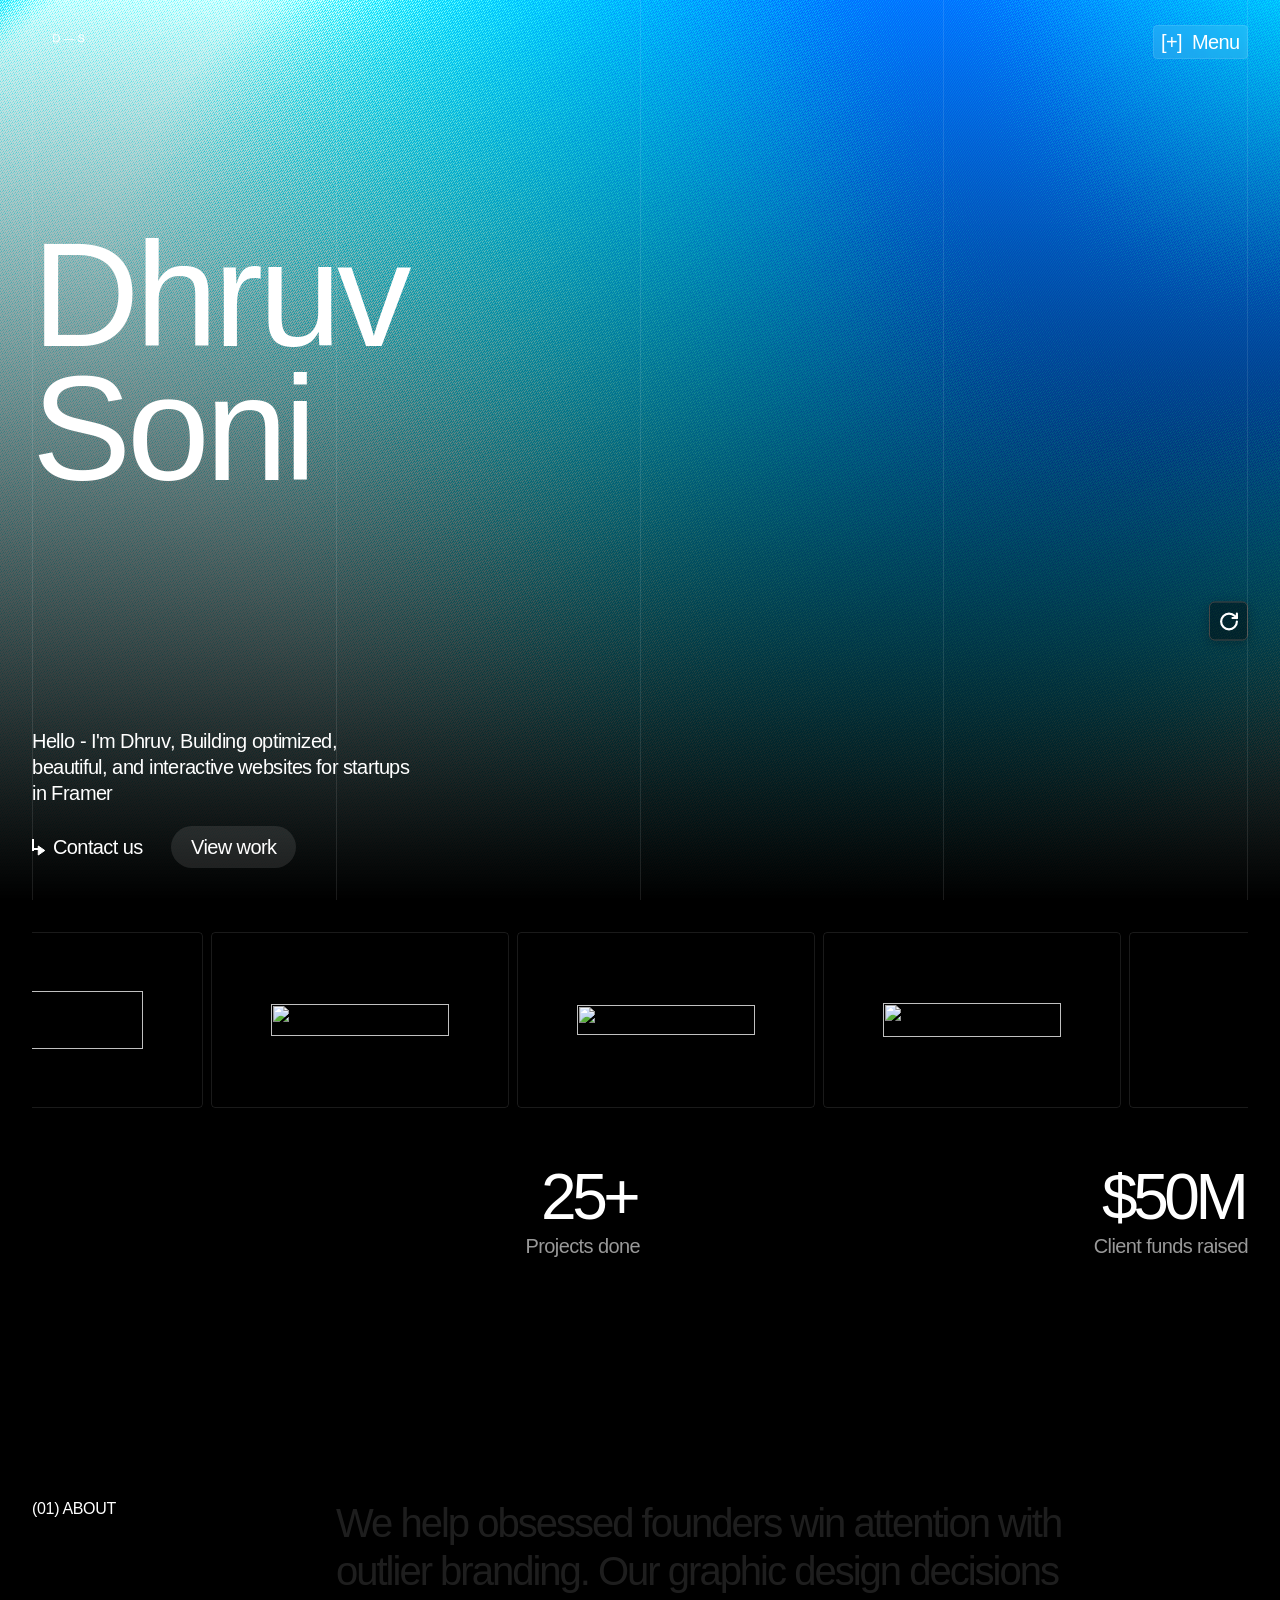
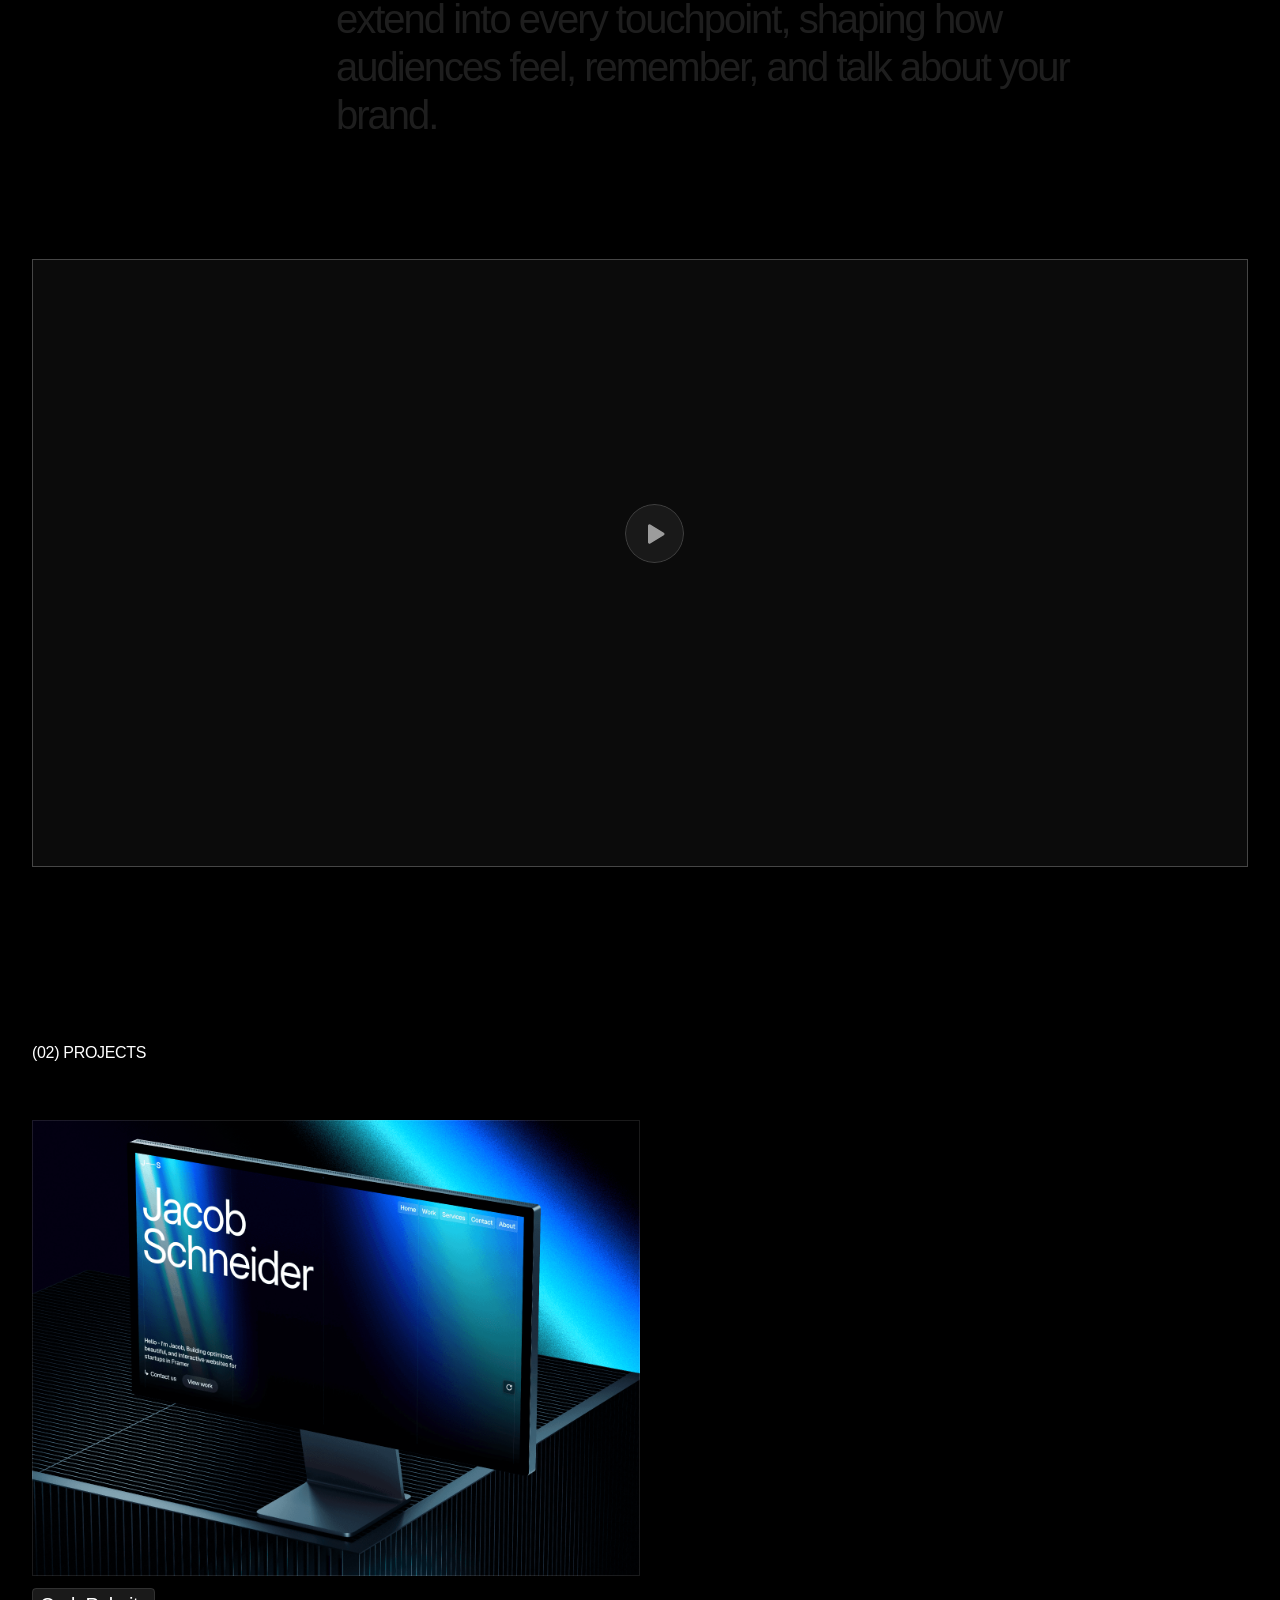
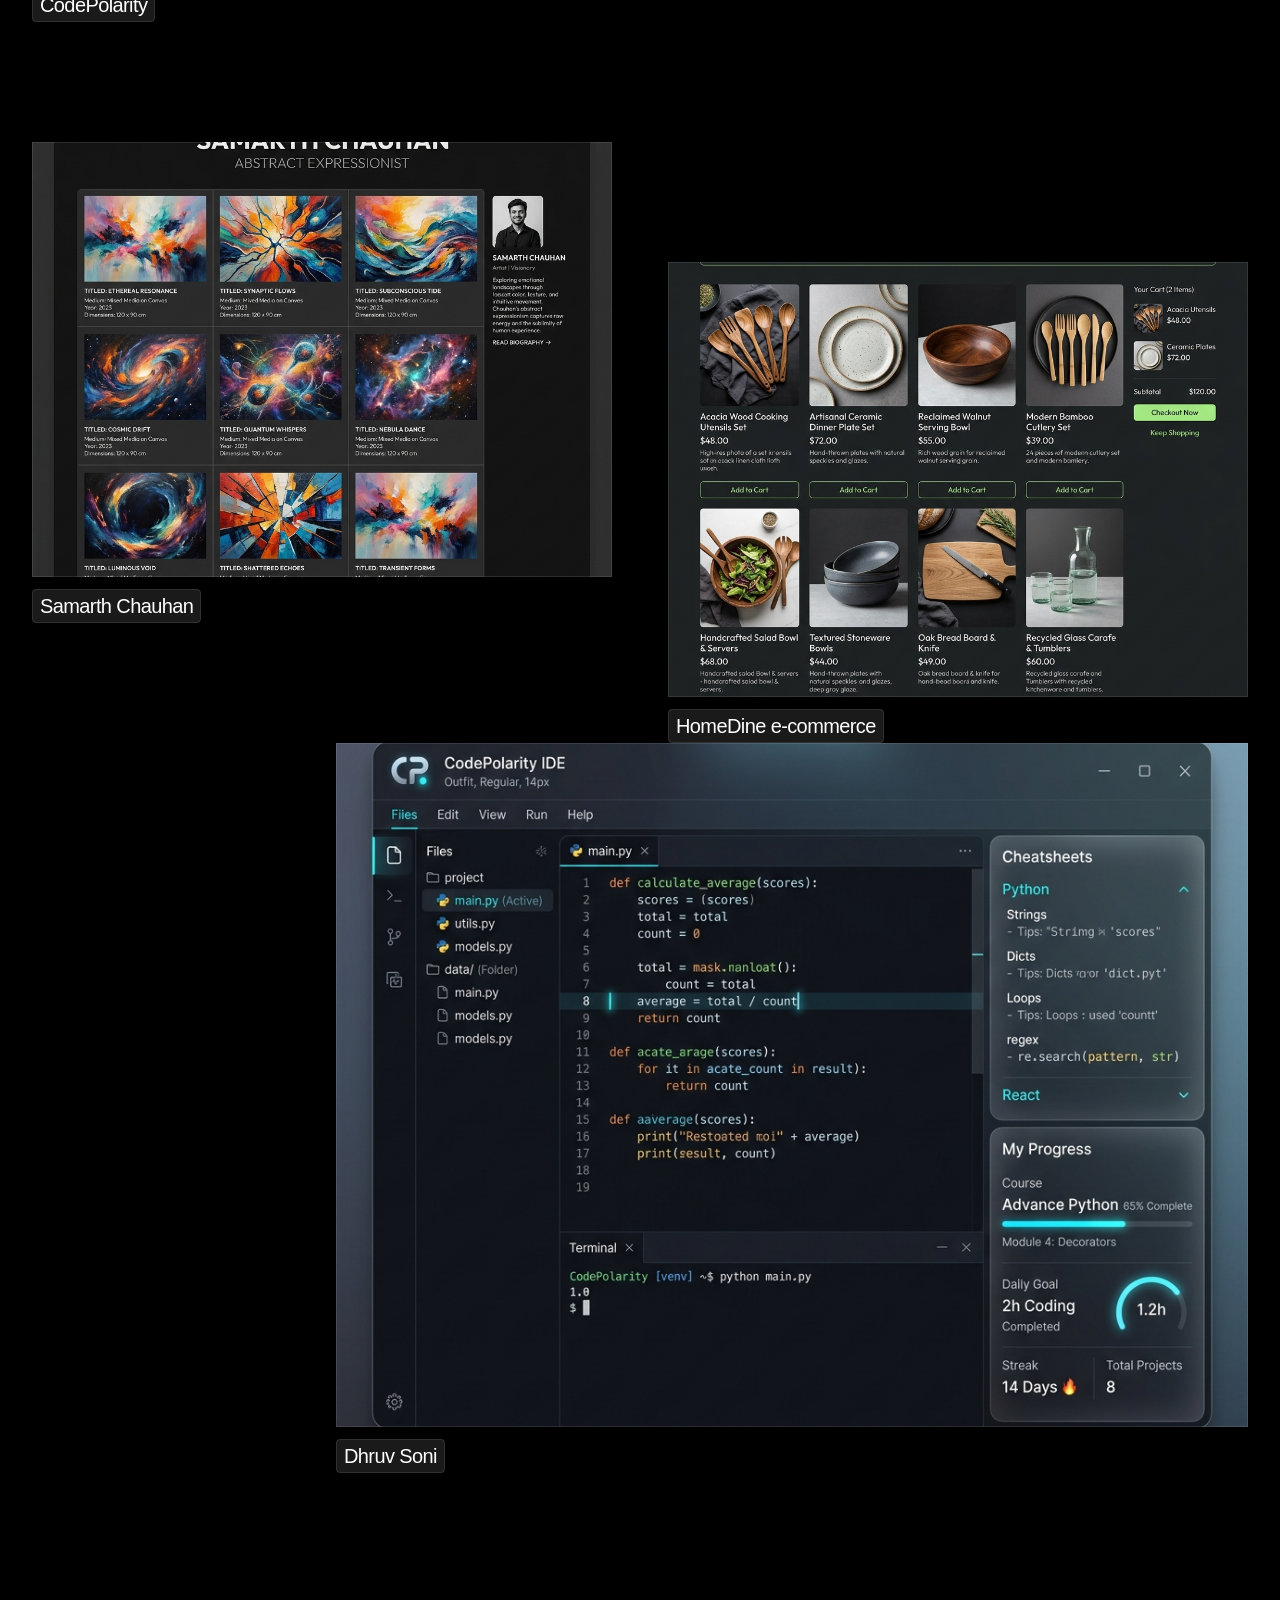
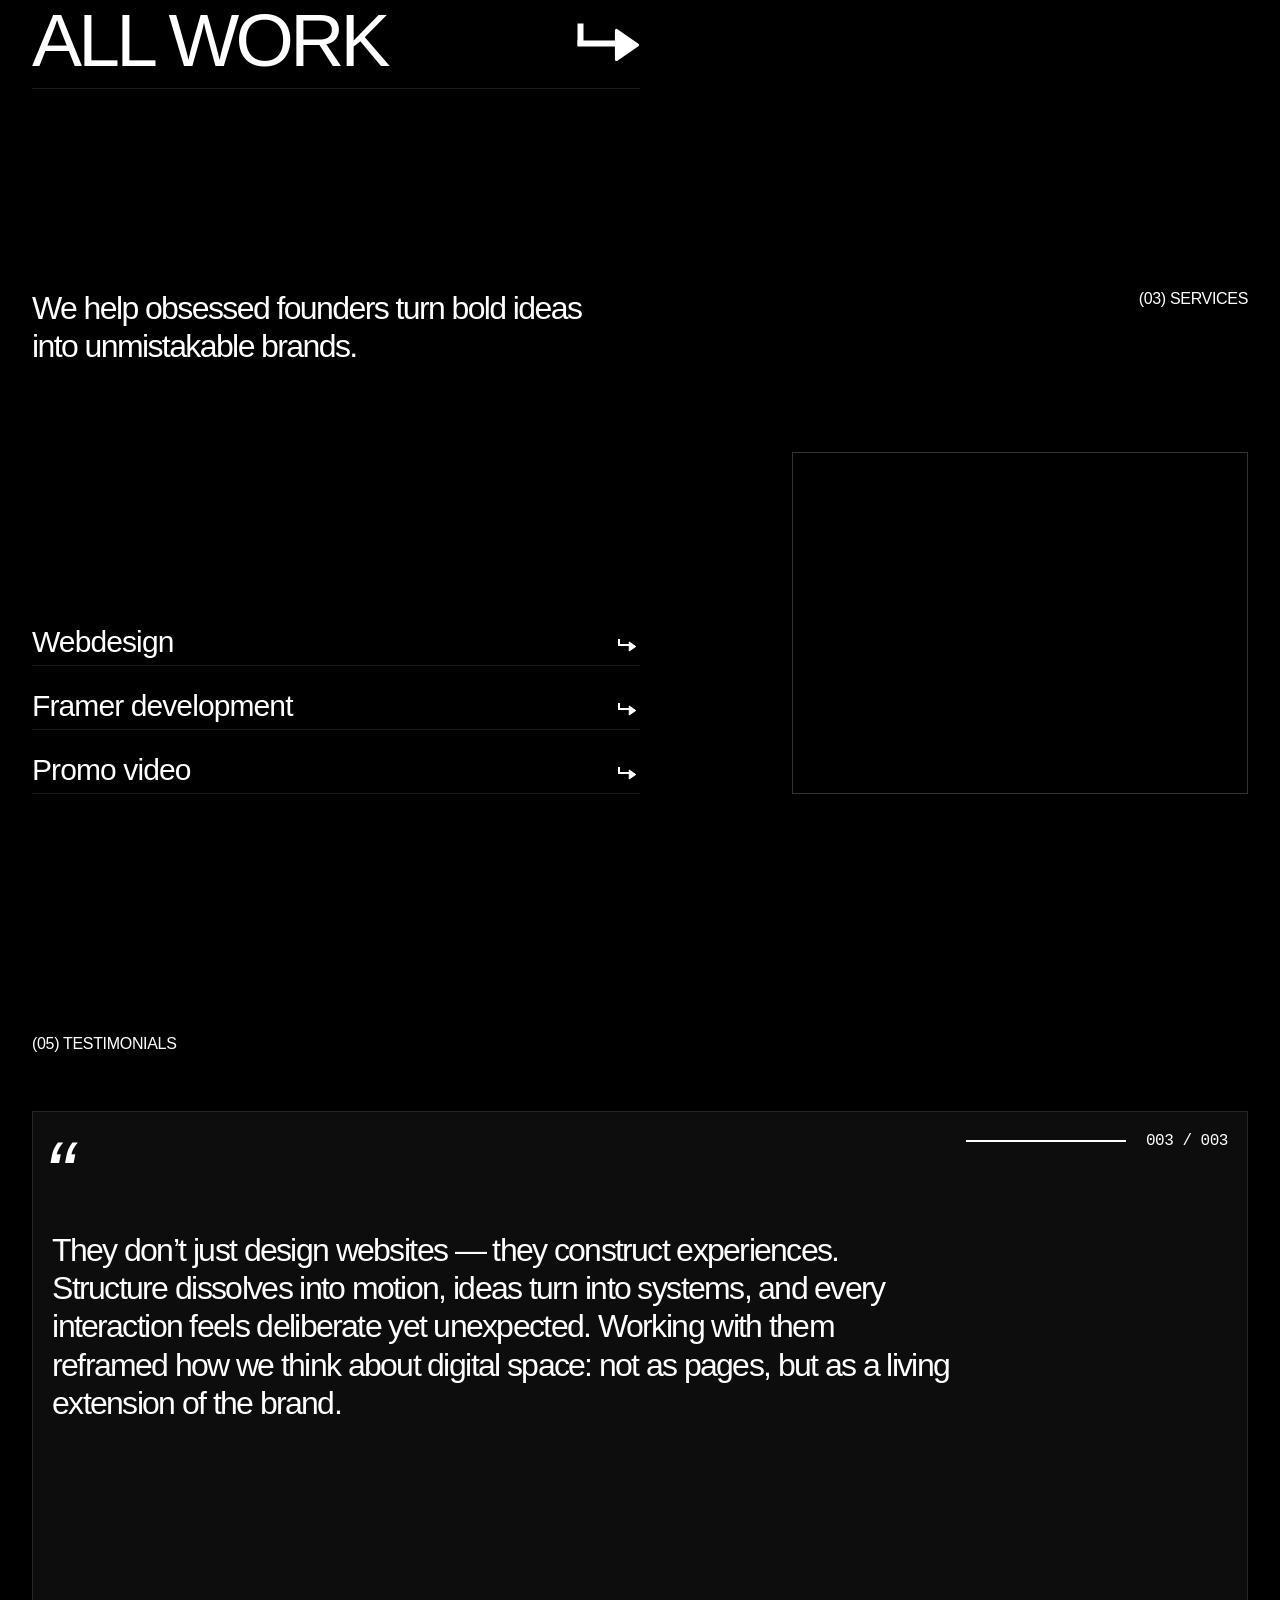
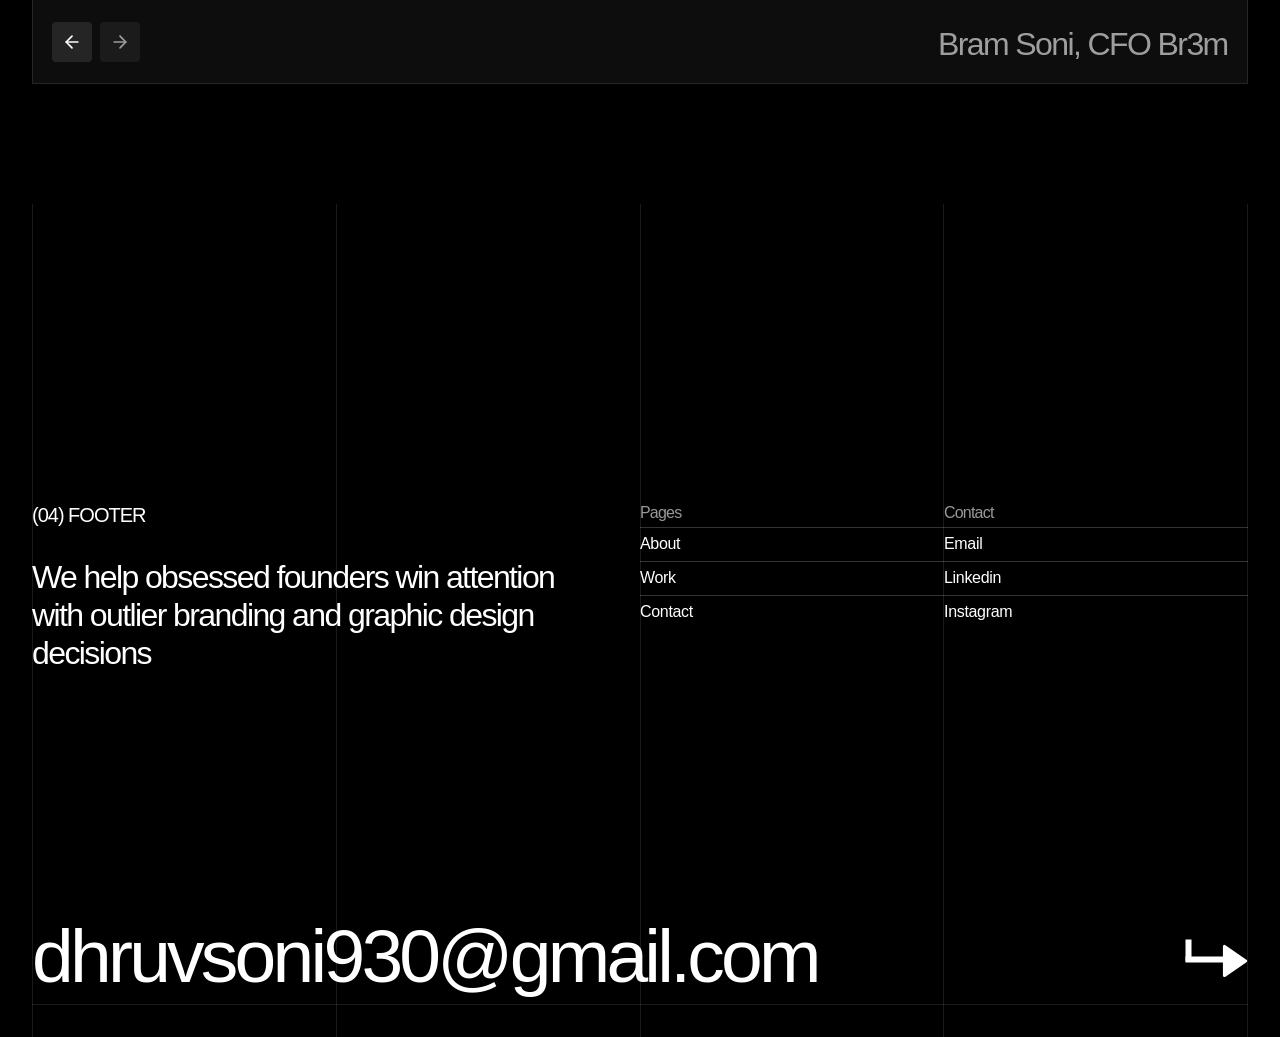
==== commit 4e08c6c8: "modify content" ====
--- a/index.html
+++ b/index.html
@@ -11,6 +11,79 @@
 (function() {
   const style = document.createElement('style');
   style.innerHTML = `
+    /* Hide Pricing Section */
+    .framer-1xdqig5,
+    [data-framer-name="Pricing"],
+    div:has(> .framer-1xdqig5) {
+      display: none !important;
+      visibility: hidden !important;
+      height: 0 !important;
+      padding: 0 !important;
+      margin: 0 !important;
+      border: none !important;
+      opacity: 0 !important;
+      pointer-events: none !important;
+    }
+
+    /* Custom Scrollbar styling */
+    html, body, [data-framer-component-type="Scroll"], [data-hide-scrollbars="true"] {
+      scrollbar-width: thin !important;
+      scrollbar-color: rgba(255, 255, 255, 0.15) #000000 !important;
+    }
+
+    ::-webkit-scrollbar,
+    html::-webkit-scrollbar,
+    body::-webkit-scrollbar,
+    [data-framer-component-type="Scroll"]::-webkit-scrollbar,
+    [data-hide-scrollbars="true"]::-webkit-scrollbar {
+      display: block !important;
+      width: 10px !important;
+      height: 10px !important;
+    }
+
+    ::-webkit-scrollbar-track,
+    html::-webkit-scrollbar-track,
+    body::-webkit-scrollbar-track,
+    [data-framer-component-type="Scroll"]::-webkit-scrollbar-track,
+    [data-hide-scrollbars="true"]::-webkit-scrollbar-track {
+      background: #000000 !important;
+      display: block !important;
+    }
+
+    ::-webkit-scrollbar-thumb,
+    html::-webkit-scrollbar-thumb,
+    body::-webkit-scrollbar-thumb,
+    [data-framer-component-type="Scroll"]::-webkit-scrollbar-thumb,
+    [data-hide-scrollbars="true"]::-webkit-scrollbar-thumb {
+      background: rgba(255, 255, 255, 0.15) !important;
+      border: 2px solid #000000 !important;
+      border-radius: 10px !important;
+      display: block !important;
+    }
+
+    ::-webkit-scrollbar-thumb:hover,
+    html::-webkit-scrollbar-thumb:hover,
+    body::-webkit-scrollbar-thumb:hover,
+    [data-framer-component-type="Scroll"]::-webkit-scrollbar-thumb:hover,
+    [data-hide-scrollbars="true"]::-webkit-scrollbar-thumb:hover {
+      background: rgba(255, 255, 255, 0.3) !important;
+    }
+
+    ::-webkit-scrollbar-corner,
+    html::-webkit-scrollbar-corner,
+    body::-webkit-scrollbar-corner,
+    [data-framer-component-type="Scroll"]::-webkit-scrollbar-corner,
+    [data-hide-scrollbars="true"]::-webkit-scrollbar-corner {
+      background: #000000 !important;
+      display: block !important;
+    }
+
+    /* Firefox scrollbar styling */
+    html {
+      scrollbar-width: thin !important;
+      scrollbar-color: rgba(255, 255, 255, 0.15) #000000 !important;
+    }
+
     /* Hide Made in Framer watermark badge */
     #__framer-badge-container, 
     .__framer-badge,
@@ -482,7 +555,7 @@
 
 	
 
-	<div id="main" data-framer-hydrate-v2="{&quot;routeId&quot;:&quot;nz_7RNE3A&quot;,&quot;localeId&quot;:&quot;default&quot;,&quot;breakpoints&quot;:[{&quot;hash&quot;:&quot;10pqpkd&quot;,&quot;mediaQuery&quot;:&quot;(min-width: 1200px)&quot;},{&quot;hash&quot;:&quot;11d9uau&quot;,&quot;mediaQuery&quot;:&quot;(min-width: 810px) and (max-width: 1199.98px)&quot;},{&quot;hash&quot;:&quot;h855th&quot;,&quot;mediaQuery&quot;:&quot;(max-width: 809.98px)&quot;},{&quot;hash&quot;:&quot;1ben0v4&quot;,&quot;mediaQuery&quot;:&quot;(min-width: 1200px)&quot;},{&quot;hash&quot;:&quot;18zmo0k&quot;,&quot;mediaQuery&quot;:&quot;(min-width: 810px) and (max-width: 1199.98px)&quot;},{&quot;hash&quot;:&quot;w5vfvc&quot;,&quot;mediaQuery&quot;:&quot;(max-width: 809.98px)&quot;}]}" data-framer-ssr-released-at="2026-05-08T10:11:54.854Z" data-framer-page-optimized-at="2026-05-10T14:48:30.230Z" data-framer-generated-page><!--$--><style data-framer-html-style>:root body { background: var(--token-0e92647d-7873-4964-8059-2ea511ebf473, rgb(0, 0, 0)); }</style><div class="framer-VMr84 framer-qiRrt framer-C6hQW framer-ljFWM framer-Ujpt3 framer-1ben0v4" data-layout-template="true" style="min-height:100vh;width:auto"><nav class="framer-16gso6a" data-framer-layout-hint-center-x="true" data-framer-layout-hint-center-y="true" style="transform:translate(-50%, -50%)"><div class="framer-mbghpq"><!--$--><a as="a" class="framer-1771lrb framer-14am3tl" data-framer-name="LOGO" href="./" data-framer-page-link-current="true"><div style="position:absolute;border-radius:inherit;corner-shape:inherit;top:0;right:0;bottom:0;left:0" data-framer-background-image-wrapper="true"><img decoding="async" width="145" height="50" src="/assets/dhruv_logo.png" alt style="display:block;width:100%;height:100%;border-radius:inherit;corner-shape:inherit;object-position:center;object-fit:cover"></div></a><!--/$--></div><div class="ssr-variant hidden-w5vfvc"><div class="framer-1u4hnl5-container"><div class="ssr-variant"><div class="framer-mbNwC framer-dwoSS framer-19x6610 framer-v-19x6610" data-framer-name="Variant 1" style="width:100%"><!--$--><div class="framer-nwxkbz-container" style="opacity:1"><!--$--><a class="framer-goEeS framer-dwoSS framer-19te5sd framer-v-19te5sd framer-1ghlmh7" data-border="true" data-framer-name="Variant 1" data-highlight="true" href="./" data-framer-page-link-current="true" tabindex="0" style="--border-bottom-width:1px;--border-color:var(--token-25ff611e-f389-4073-b40d-7e2b9cf0e33c, rgba(255, 255, 255, 0.1));--border-left-width:1px;--border-right-width:1px;--border-style:solid;--border-top-width:1px;backdrop-filter:blur(2px);background-color:var(--token-25ff611e-f389-4073-b40d-7e2b9cf0e33c, rgba(255, 255, 255, 0.1));-webkit-backdrop-filter:blur(2px);border-bottom-left-radius:4px;border-bottom-right-radius:4px;border-top-left-radius:4px;border-top-right-radius:4px"><div class="framer-15wmlt2" data-framer-component-type="RichTextContainer" style="--framer-link-text-color:rgb(0, 153, 255);--framer-link-text-decoration:underline;transform:none"><p class="framer-text framer-styles-preset-f08mbp" data-styles-preset="w4IfEu02Y" dir="auto">Home</p></div></a><!--/$--></div><!--/$--><!--$--><div class="framer-lf0t3n-container" style="opacity:1"><!--$--><a class="framer-goEeS framer-dwoSS framer-19te5sd framer-v-19te5sd framer-1ghlmh7" data-border="true" data-framer-name="Variant 1" data-highlight="true" href="./work" tabindex="0" style="--border-bottom-width:1px;--border-color:var(--token-25ff611e-f389-4073-b40d-7e2b9cf0e33c, rgba(255, 255, 255, 0.1));--border-left-width:1px;--border-right-width:1px;--border-style:solid;--border-top-width:1px;backdrop-filter:blur(2px);background-color:var(--token-25ff611e-f389-4073-b40d-7e2b9cf0e33c, rgba(255, 255, 255, 0.1));-webkit-backdrop-filter:blur(2px);border-bottom-left-radius:4px;border-bottom-right-radius:4px;border-top-left-radius:4px;border-top-right-radius:4px"><div class="framer-15wmlt2" data-framer-component-type="RichTextContainer" style="--framer-link-text-color:rgb(0, 153, 255);--framer-link-text-decoration:underline;transform:none"><p class="framer-text framer-styles-preset-f08mbp" data-styles-preset="w4IfEu02Y" dir="auto">Work</p></div></a><!--/$--></div><!--/$--><!--$--><div class="framer-1k8v2wl-container" style="opacity:1"><!--$--><a class="framer-goEeS framer-dwoSS framer-19te5sd framer-v-19te5sd framer-1ghlmh7" data-border="true" data-framer-name="Variant 1" data-highlight="true" href="./services" tabindex="0" style="--border-bottom-width:1px;--border-color:var(--token-25ff611e-f389-4073-b40d-7e2b9cf0e33c, rgba(255, 255, 255, 0.1));--border-left-width:1px;--border-right-width:1px;--border-style:solid;--border-top-width:1px;backdrop-filter:blur(2px);background-color:var(--token-25ff611e-f389-4073-b40d-7e2b9cf0e33c, rgba(255, 255, 255, 0.1));-webkit-backdrop-filter:blur(2px);border-bottom-left-radius:4px;border-bottom-right-radius:4px;border-top-left-radius:4px;border-top-right-radius:4px"><div class="framer-15wmlt2" data-framer-component-type="RichTextContainer" style="--framer-link-text-color:rgb(0, 153, 255);--framer-link-text-decoration:underline;transform:none"><p class="framer-text framer-styles-preset-f08mbp" data-styles-preset="w4IfEu02Y" dir="auto">Services</p></div></a><!--/$--></div><!--/$--><!--$--><div class="framer-8pg4rg-container" style="opacity:1"><!--$--><a class="framer-goEeS framer-dwoSS framer-19te5sd framer-v-19te5sd framer-1ghlmh7" data-border="true" data-framer-name="Variant 1" data-highlight="true" href="./contact" tabindex="0" style="--border-bottom-width:1px;--border-color:var(--token-25ff611e-f389-4073-b40d-7e2b9cf0e33c, rgba(255, 255, 255, 0.1));--border-left-width:1px;--border-right-width:1px;--border-style:solid;--border-top-width:1px;backdrop-filter:blur(2px);background-color:var(--token-25ff611e-f389-4073-b40d-7e2b9cf0e33c, rgba(255, 255, 255, 0.1));-webkit-backdrop-filter:blur(2px);border-bottom-left-radius:4px;border-bottom-right-radius:4px;border-top-left-radius:4px;border-top-right-radius:4px"><div class="framer-15wmlt2" data-framer-component-type="RichTextContainer" style="--framer-link-text-color:rgb(0, 153, 255);--framer-link-text-decoration:underline;transform:none"><p class="framer-text framer-styles-preset-f08mbp" data-styles-preset="w4IfEu02Y" dir="auto">Contact</p></div></a><!--/$--></div><!--/$--><!--$--><div class="framer-6tinw5-container" style="opacity:1"><!--$--><a class="framer-goEeS framer-dwoSS framer-19te5sd framer-v-19te5sd framer-1ghlmh7" data-border="true" data-framer-name="Variant 1" data-highlight="true" href="./about" tabindex="0" style="--border-bottom-width:1px;--border-color:var(--token-25ff611e-f389-4073-b40d-7e2b9cf0e33c, rgba(255, 255, 255, 0.1));--border-left-width:1px;--border-right-width:1px;--border-style:solid;--border-top-width:1px;backdrop-filter:blur(2px);background-color:var(--token-25ff611e-f389-4073-b40d-7e2b9cf0e33c, rgba(255, 255, 255, 0.1));-webkit-backdrop-filter:blur(2px);border-bottom-left-radius:4px;border-bottom-right-radius:4px;border-top-left-radius:4px;border-top-right-radius:4px"><div class="framer-15wmlt2" data-framer-component-type="RichTextContainer" style="--framer-link-text-color:rgb(0, 153, 255);--framer-link-text-decoration:underline;transform:none"><p class="framer-text framer-styles-preset-f08mbp" data-styles-preset="w4IfEu02Y" dir="auto">About</p></div></a><!--/$--></div><!--/$--><!--$--><div class="framer-kfk7va-container" style="opacity:0"><!--$--><a class="framer-goEeS framer-dwoSS framer-19te5sd framer-v-19te5sd framer-1ghlmh7" data-border="true" data-framer-name="Variant 1" data-highlight="true" href="./about" tabindex="0" style="--border-bottom-width:1px;--border-color:var(--token-25ff611e-f389-4073-b40d-7e2b9cf0e33c, rgba(255, 255, 255, 0.1));--border-left-width:1px;--border-right-width:1px;--border-style:solid;--border-top-width:1px;backdrop-filter:blur(2px);background-color:var(--token-25ff611e-f389-4073-b40d-7e2b9cf0e33c, rgba(255, 255, 255, 0.1));-webkit-backdrop-filter:blur(2px);border-bottom-left-radius:4px;border-bottom-right-radius:4px;border-top-left-radius:4px;border-top-right-radius:4px"><div class="framer-waxn83" data-framer-component-type="RichTextContainer" style="--framer-link-text-color:rgb(0, 153, 255);--framer-link-text-decoration:underline;transform:none"><p class="framer-text framer-styles-preset-f08mbp" data-styles-preset="w4IfEu02Y" dir="auto">[+]</p></div><div class="framer-15wmlt2" data-framer-component-type="RichTextContainer" style="--framer-link-text-color:rgb(0, 153, 255);--framer-link-text-decoration:underline;transform:none"><p class="framer-text framer-styles-preset-f08mbp" data-styles-preset="w4IfEu02Y" dir="auto">Menu</p></div></a><!--/$--></div><!--/$--></div></div></div></div><div class="ssr-variant hidden-18zmo0k hidden-1ben0v4"><div class="framer-1u4hnl5-container"><div class="framer-mbNwC framer-dwoSS framer-19x6610 framer-v-2pzsct" data-framer-name="Variant 3" style="width:100%"><div class="framer-1yoz165" data-border="true" data-highlight="true" tabindex="0" style="--border-bottom-width:1px;--border-color:rgba(255, 255, 255, 0.1);--border-left-width:1px;--border-right-width:1px;--border-style:solid;--border-top-width:1px;backdrop-filter:blur(2px);background-color:rgba(255, 255, 255, 0.1);-webkit-backdrop-filter:blur(2px);border-bottom-left-radius:4px;border-bottom-right-radius:4px;border-top-left-radius:4px;border-top-right-radius:4px"><div class="framer-1gajo1v" data-framer-component-type="RichTextContainer" style="--framer-link-text-color:rgb(0, 153, 255);--framer-link-text-decoration:underline;transform:none"><p class="framer-text framer-styles-preset-f08mbp" data-styles-preset="w4IfEu02Y" dir="auto">[+]</p></div><div class="framer-18xom3z" data-framer-component-type="RichTextContainer" style="--framer-link-text-color:rgb(0, 153, 255);--framer-link-text-decoration:underline;transform:none"><p class="framer-text framer-styles-preset-f08mbp" data-styles-preset="w4IfEu02Y" dir="auto">Menu</p></div><div class="framer-dgoht0-container" data-code-component-plugin-id="84d4c1"><!--$--><div style="width:100%;height:100%;position:relative"><audio src="https://framerusercontent.com/assets/S7qDI95HVrQwQoBBQRsQQzJ6Ino.wav" style="display:none"></audio><div style="width:100%;height:100%;cursor:pointer"></div></div><!--/$--></div></div></div></div></div></nav><style data-framer-html-style>html body { background: var(--token-4dd53c84-5711-4eba-9d06-75a1b4595003, rgb(255, 255, 255)); }</style><div data-framer-root class="framer-YWB5z framer-dwoSS framer-HJc2J framer-C6hQW framer-10pqpkd" style="min-height:100vh;width:auto;display:contents"><section class="framer-699qk5" data-framer-name="Hero"><div class="ssr-variant hidden-h855th"><div class="framer-1ctyizz-container"><div class="framer-JSpbO framer-n1usa4 framer-v-n1usa4" data-framer-name="Variant 1" style="background-color:var(--token-0e92647d-7873-4964-8059-2ea511ebf473, rgb(0, 0, 0));height:100%;max-width:100%;width:100%"><div class="framer-lh02uz-container" data-framer-appear-id="lh02uz" style="mask:linear-gradient(0deg, rgba(0,0,0,0) 0%, rgba(0,0,0,1) 100%) add;-webkit-mask:linear-gradient(0deg, rgba(0,0,0,0) 0%, rgba(0,0,0,1) 100%) add;will-change:transform;opacity:0.001;transform:none"><div data-framer-component-type="Shader" style="display:block;flex:0 0 auto;width:100%;height:100%;border-radius:inherit;corner-shape:inherit;overflow-x:hidden;overflow-y:hidden;transform:none"><div style="position:absolute;inset:0;width:100%;height:100%;opacity:1"><canvas style="display:block;width:100%;height:100%" draggable="false"></canvas></div></div></div><div class="framer-16hshk6-container" style="transform:translateY(-50%)"><div class="framer-bfH17 framer-1va6ynr framer-v-1va6ynr" data-border="true" data-framer-name="Variant 1" data-highlight="true" tabindex="0" style="--border-bottom-width:0.88px;--border-color:rgb(71, 71, 71);--border-left-width:0.88px;--border-right-width:0.88px;--border-style:solid;--border-top-width:0.88px;--corner-shape-fallback:0.566;background-color:rgba(0, 0, 0, 0.4);corner-shape:superellipse(2);border-bottom-left-radius:calc(9.68px*var(--one-if-corner-shape-supported,var(--corner-shape-fallback,1)));border-bottom-right-radius:calc(9.68px*var(--one-if-corner-shape-supported,var(--corner-shape-fallback,1)));border-top-left-radius:calc(9.68px*var(--one-if-corner-shape-supported,var(--corner-shape-fallback,1)));border-top-right-radius:calc(9.68px*var(--one-if-corner-shape-supported,var(--corner-shape-fallback,1)));box-shadow:0px 0.3621759214656777px 1.231398132983304px 0px rgba(0, 0, 0, 0.03), 0px 3px 10.2px 0px rgba(0, 0, 0, 0.25)"><svg class="framer-W1uGa framer-gyh10n" role="presentation" viewBox="0 0 24 24" style="--1m973uw:rgb(255, 255, 255);--js9iwy:2.5;transform:translate(-50%, -50%)"><use href="#228321436"/></svg></div></div></div></div></div><div class="ssr-variant hidden-11d9uau hidden-10pqpkd"><div class="framer-1ctyizz-container"><div class="framer-JSpbO framer-n1usa4 framer-v-n1usa4" data-framer-name="Variant 1" style="background-color:var(--token-0e92647d-7873-4964-8059-2ea511ebf473, rgb(0, 0, 0));height:100%;max-width:100%;width:100%"><div class="framer-lh02uz-container" data-framer-appear-id="lh02uz" style="mask:linear-gradient(0deg, rgba(0,0,0,0) 0%, rgba(0,0,0,1) 100%) add;-webkit-mask:linear-gradient(0deg, rgba(0,0,0,0) 0%, rgba(0,0,0,1) 100%) add;will-change:transform;opacity:0.001;transform:none"><div data-framer-component-type="Shader" style="display:block;flex:0 0 auto;width:100%;height:100%;border-radius:inherit;corner-shape:inherit;overflow-x:hidden;overflow-y:hidden;transform:none"><div style="position:absolute;inset:0;width:100%;height:100%;opacity:1"><canvas style="display:block;width:100%;height:100%" draggable="false"></canvas></div></div></div></div></div></div><div class="framer-jkusl8"><div class="framer-1i7fluq-container"><!--$--><div class="ssr-variant hidden-h855th hidden-11d9uau"><div class="random-word-appear" style="display:flex;justify-content:center;align-items:center;height:auto;width:100%;background-color:transparent"><h1 style="margin:0;color:var(--token-4dd53c84-5711-4eba-9d06-75a1b4595003, rgb(255, 255, 255));font-size:149px;line-height:0.9em;font-weight:400;font-family:&quot;Inter Display&quot;, &quot;Inter Display Placeholder&quot;, sans-serif;font-style:normal;letter-spacing:-0.03em;margin-block:0;margin-inline:0;padding:0">Dhruv Soni</h1></div></div><div class="ssr-variant hidden-11d9uau hidden-10pqpkd"><div class="random-word-appear" style="display:flex;justify-content:center;align-items:center;height:auto;width:100%;background-color:transparent"><h1 style="margin:0;color:var(--token-4dd53c84-5711-4eba-9d06-75a1b4595003, rgb(255, 255, 255));font-size:91px;line-height:0.8em;font-weight:400;font-family:&quot;Geist&quot;, &quot;Geist Placeholder&quot;, sans-serif;font-style:normal;letter-spacing:-0.08em;margin-block:0;margin-inline:0;padding:0">Dhruv Soni</h1></div></div><div class="ssr-variant hidden-h855th hidden-10pqpkd"><div class="random-word-appear" style="display:flex;justify-content:center;align-items:center;height:auto;width:100%;background-color:transparent"><h1 style="margin:0;color:var(--token-4dd53c84-5711-4eba-9d06-75a1b4595003, rgb(255, 255, 255));font-size:138px;line-height:0.8em;font-weight:400;font-family:&quot;Geist&quot;, &quot;Geist Placeholder&quot;, sans-serif;font-style:normal;letter-spacing:-0.08em;margin-block:0;margin-inline:0;padding:0">Dhruv Soni</h1></div></div><!--/$--></div></div><div class="framer-19mdjt5"><div class="framer-kji5yr"><div class="framer-1vvrogn"><div class="framer-1d6rt8j" data-framer-component-type="RichTextContainer" style="transform:none"><p class="framer-text framer-styles-preset-f08mbp" data-styles-preset="w4IfEu02Y" dir="auto" style="--framer-text-color:var(--token-4dd53c84-5711-4eba-9d06-75a1b4595003, rgb(255, 255, 255))"><span style="white-space:nowrap"><span style="display:inline-block;opacity:0.001;transform:translateX(0px) translateY(-2px) scale(1) rotate(0deg) skewX(0deg) skewY(0deg)">H</span><span style="display:inline-block;opacity:0.001;transform:translateX(0px) translateY(-2px) scale(1) rotate(0deg) skewX(0deg) skewY(0deg)">e</span><span style="display:inline-block;opacity:0.001;transform:translateX(0px) translateY(-2px) scale(1) rotate(0deg) skewX(0deg) skewY(0deg)">l</span><span style="display:inline-block;opacity:0.001;transform:translateX(0px) translateY(-2px) scale(1) rotate(0deg) skewX(0deg) skewY(0deg)">l</span><span style="display:inline-block;opacity:0.001;transform:translateX(0px) translateY(-2px) scale(1) rotate(0deg) skewX(0deg) skewY(0deg)">o</span></span> <span style="white-space:nowrap"><span style="display:inline-block;opacity:0.001;transform:translateX(0px) translateY(-2px) scale(1) rotate(0deg) skewX(0deg) skewY(0deg)">-</span></span> <span style="white-space:nowrap"><span style="display:inline-block;opacity:0.001;transform:translateX(0px) translateY(-2px) scale(1) rotate(0deg) skewX(0deg) skewY(0deg)">I</span><span style="display:inline-block;opacity:0.001;transform:translateX(0px) translateY(-2px) scale(1) rotate(0deg) skewX(0deg) skewY(0deg)">'</span><span style="display:inline-block;opacity:0.001;transform:translateX(0px) translateY(-2px) scale(1) rotate(0deg) skewX(0deg) skewY(0deg)">m</span></span> <span style="white-space:nowrap"><span style="display:inline-block;opacity:0.001;transform:translateX(0px) translateY(-2px) scale(1) rotate(0deg) skewX(0deg) skewY(0deg)">J</span><span style="display:inline-block;opacity:0.001;transform:translateX(0px) translateY(-2px) scale(1) rotate(0deg) skewX(0deg) skewY(0deg)">a</span><span style="display:inline-block;opacity:0.001;transform:translateX(0px) translateY(-2px) scale(1) rotate(0deg) skewX(0deg) skewY(0deg)">c</span><span style="display:inline-block;opacity:0.001;transform:translateX(0px) translateY(-2px) scale(1) rotate(0deg) skewX(0deg) skewY(0deg)">o</span><span style="display:inline-block;opacity:0.001;transform:translateX(0px) translateY(-2px) scale(1) rotate(0deg) skewX(0deg) skewY(0deg)">b</span><span style="display:inline-block;opacity:0.001;transform:translateX(0px) translateY(-2px) scale(1) rotate(0deg) skewX(0deg) skewY(0deg)">,</span></span> <span style="white-space:nowrap"><span style="display:inline-block;opacity:0.001;transform:translateX(0px) translateY(-2px) scale(1) rotate(0deg) skewX(0deg) skewY(0deg)">B</span><span style="display:inline-block;opacity:0.001;transform:translateX(0px) translateY(-2px) scale(1) rotate(0deg) skewX(0deg) skewY(0deg)">u</span><span style="display:inline-block;opacity:0.001;transform:translateX(0px) translateY(-2px) scale(1) rotate(0deg) skewX(0deg) skewY(0deg)">i</span><span style="display:inline-block;opacity:0.001;transform:translateX(0px) translateY(-2px) scale(1) rotate(0deg) skewX(0deg) skewY(0deg)">l</span><span style="display:inline-block;opacity:0.001;transform:translateX(0px) translateY(-2px) scale(1) rotate(0deg) skewX(0deg) skewY(0deg)">d</span><span style="display:inline-block;opacity:0.001;transform:translateX(0px) translateY(-2px) scale(1) rotate(0deg) skewX(0deg) skewY(0deg)">i</span><span style="display:inline-block;opacity:0.001;transform:translateX(0px) translateY(-2px) scale(1) rotate(0deg) skewX(0deg) skewY(0deg)">n</span><span style="display:inline-block;opacity:0.001;transform:translateX(0px) translateY(-2px) scale(1) rotate(0deg) skewX(0deg) skewY(0deg)">g</span></span> <span style="white-space:nowrap"><span style="display:inline-block;opacity:0.001;transform:translateX(0px) translateY(-2px) scale(1) rotate(0deg) skewX(0deg) skewY(0deg)">o</span><span style="display:inline-block;opacity:0.001;transform:translateX(0px) translateY(-2px) scale(1) rotate(0deg) skewX(0deg) skewY(0deg)">p</span><span style="display:inline-block;opacity:0.001;transform:translateX(0px) translateY(-2px) scale(1) rotate(0deg) skewX(0deg) skewY(0deg)">t</span><span style="display:inline-block;opacity:0.001;transform:translateX(0px) translateY(-2px) scale(1) rotate(0deg) skewX(0deg) skewY(0deg)">i</span><span style="display:inline-block;opacity:0.001;transform:translateX(0px) translateY(-2px) scale(1) rotate(0deg) skewX(0deg) skewY(0deg)">m</span><span style="display:inline-block;opacity:0.001;transform:translateX(0px) translateY(-2px) scale(1) rotate(0deg) skewX(0deg) skewY(0deg)">i</span><span style="display:inline-block;opacity:0.001;transform:translateX(0px) translateY(-2px) scale(1) rotate(0deg) skewX(0deg) skewY(0deg)">z</span><span style="display:inline-block;opacity:0.001;transform:translateX(0px) translateY(-2px) scale(1) rotate(0deg) skewX(0deg) skewY(0deg)">e</span><span style="display:inline-block;opacity:0.001;transform:translateX(0px) translateY(-2px) scale(1) rotate(0deg) skewX(0deg) skewY(0deg)">d</span><span style="display:inline-block;opacity:0.001;transform:translateX(0px) translateY(-2px) scale(1) rotate(0deg) skewX(0deg) skewY(0deg)">,</span></span> <span style="white-space:nowrap"><span style="display:inline-block;opacity:0.001;transform:translateX(0px) translateY(-2px) scale(1) rotate(0deg) skewX(0deg) skewY(0deg)">b</span><span style="display:inline-block;opacity:0.001;transform:translateX(0px) translateY(-2px) scale(1) rotate(0deg) skewX(0deg) skewY(0deg)">e</span><span style="display:inline-block;opacity:0.001;transform:translateX(0px) translateY(-2px) scale(1) rotate(0deg) skewX(0deg) skewY(0deg)">a</span><span style="display:inline-block;opacity:0.001;transform:translateX(0px) translateY(-2px) scale(1) rotate(0deg) skewX(0deg) skewY(0deg)">u</span><span style="display:inline-block;opacity:0.001;transform:translateX(0px) translateY(-2px) scale(1) rotate(0deg) skewX(0deg) skewY(0deg)">t</span><span style="display:inline-block;opacity:0.001;transform:translateX(0px) translateY(-2px) scale(1) rotate(0deg) skewX(0deg) skewY(0deg)">i</span><span style="display:inline-block;opacity:0.001;transform:translateX(0px) translateY(-2px) scale(1) rotate(0deg) skewX(0deg) skewY(0deg)">f</span><span style="display:inline-block;opacity:0.001;transform:translateX(0px) translateY(-2px) scale(1) rotate(0deg) skewX(0deg) skewY(0deg)">u</span><span style="display:inline-block;opacity:0.001;transform:translateX(0px) translateY(-2px) scale(1) rotate(0deg) skewX(0deg) skewY(0deg)">l</span><span style="display:inline-block;opacity:0.001;transform:translateX(0px) translateY(-2px) scale(1) rotate(0deg) skewX(0deg) skewY(0deg)">,</span></span> <span style="white-space:nowrap"><span style="display:inline-block;opacity:0.001;transform:translateX(0px) translateY(-2px) scale(1) rotate(0deg) skewX(0deg) skewY(0deg)">a</span><span style="display:inline-block;opacity:0.001;transform:translateX(0px) translateY(-2px) scale(1) rotate(0deg) skewX(0deg) skewY(0deg)">n</span><span style="display:inline-block;opacity:0.001;transform:translateX(0px) translateY(-2px) scale(1) rotate(0deg) skewX(0deg) skewY(0deg)">d</span></span> <span style="white-space:nowrap"><span style="display:inline-block;opacity:0.001;transform:translateX(0px) translateY(-2px) scale(1) rotate(0deg) skewX(0deg) skewY(0deg)">i</span><span style="display:inline-block;opacity:0.001;transform:translateX(0px) translateY(-2px) scale(1) rotate(0deg) skewX(0deg) skewY(0deg)">n</span><span style="display:inline-block;opacity:0.001;transform:translateX(0px) translateY(-2px) scale(1) rotate(0deg) skewX(0deg) skewY(0deg)">t</span><span style="display:inline-block;opacity:0.001;transform:translateX(0px) translateY(-2px) scale(1) rotate(0deg) skewX(0deg) skewY(0deg)">e</span><span style="display:inline-block;opacity:0.001;transform:translateX(0px) translateY(-2px) scale(1) rotate(0deg) skewX(0deg) skewY(0deg)">r</span><span style="display:inline-block;opacity:0.001;transform:translateX(0px) translateY(-2px) scale(1) rotate(0deg) skewX(0deg) skewY(0deg)">a</span><span style="display:inline-block;opacity:0.001;transform:translateX(0px) translateY(-2px) scale(1) rotate(0deg) skewX(0deg) skewY(0deg)">c</span><span style="display:inline-block;opacity:0.001;transform:translateX(0px) translateY(-2px) scale(1) rotate(0deg) skewX(0deg) skewY(0deg)">t</span><span style="display:inline-block;opacity:0.001;transform:translateX(0px) translateY(-2px) scale(1) rotate(0deg) skewX(0deg) skewY(0deg)">i</span><span style="display:inline-block;opacity:0.001;transform:translateX(0px) translateY(-2px) scale(1) rotate(0deg) skewX(0deg) skewY(0deg)">v</span><span style="display:inline-block;opacity:0.001;transform:translateX(0px) translateY(-2px) scale(1) rotate(0deg) skewX(0deg) skewY(0deg)">e</span></span> <span style="white-space:nowrap"><span style="display:inline-block;opacity:0.001;transform:translateX(0px) translateY(-2px) scale(1) rotate(0deg) skewX(0deg) skewY(0deg)">w</span><span style="display:inline-block;opacity:0.001;transform:translateX(0px) translateY(-2px) scale(1) rotate(0deg) skewX(0deg) skewY(0deg)">e</span><span style="display:inline-block;opacity:0.001;transform:translateX(0px) translateY(-2px) scale(1) rotate(0deg) skewX(0deg) skewY(0deg)">b</span><span style="display:inline-block;opacity:0.001;transform:translateX(0px) translateY(-2px) scale(1) rotate(0deg) skewX(0deg) skewY(0deg)">s</span><span style="display:inline-block;opacity:0.001;transform:translateX(0px) translateY(-2px) scale(1) rotate(0deg) skewX(0deg) skewY(0deg)">i</span><span style="display:inline-block;opacity:0.001;transform:translateX(0px) translateY(-2px) scale(1) rotate(0deg) skewX(0deg) skewY(0deg)">t</span><span style="display:inline-block;opacity:0.001;transform:translateX(0px) translateY(-2px) scale(1) rotate(0deg) skewX(0deg) skewY(0deg)">e</span><span style="display:inline-block;opacity:0.001;transform:translateX(0px) translateY(-2px) scale(1) rotate(0deg) skewX(0deg) skewY(0deg)">s</span></span> <span style="white-space:nowrap"><span style="display:inline-block;opacity:0.001;transform:translateX(0px) translateY(-2px) scale(1) rotate(0deg) skewX(0deg) skewY(0deg)">f</span><span style="display:inline-block;opacity:0.001;transform:translateX(0px) translateY(-2px) scale(1) rotate(0deg) skewX(0deg) skewY(0deg)">o</span><span style="display:inline-block;opacity:0.001;transform:translateX(0px) translateY(-2px) scale(1) rotate(0deg) skewX(0deg) skewY(0deg)">r</span></span> <span style="white-space:nowrap"><span style="display:inline-block;opacity:0.001;transform:translateX(0px) translateY(-2px) scale(1) rotate(0deg) skewX(0deg) skewY(0deg)">s</span><span style="display:inline-block;opacity:0.001;transform:translateX(0px) translateY(-2px) scale(1) rotate(0deg) skewX(0deg) skewY(0deg)">t</span><span style="display:inline-block;opacity:0.001;transform:translateX(0px) translateY(-2px) scale(1) rotate(0deg) skewX(0deg) skewY(0deg)">a</span><span style="display:inline-block;opacity:0.001;transform:translateX(0px) translateY(-2px) scale(1) rotate(0deg) skewX(0deg) skewY(0deg)">r</span><span style="display:inline-block;opacity:0.001;transform:translateX(0px) translateY(-2px) scale(1) rotate(0deg) skewX(0deg) skewY(0deg)">t</span><span style="display:inline-block;opacity:0.001;transform:translateX(0px) translateY(-2px) scale(1) rotate(0deg) skewX(0deg) skewY(0deg)">u</span><span style="display:inline-block;opacity:0.001;transform:translateX(0px) translateY(-2px) scale(1) rotate(0deg) skewX(0deg) skewY(0deg)">p</span><span style="display:inline-block;opacity:0.001;transform:translateX(0px) translateY(-2px) scale(1) rotate(0deg) skewX(0deg) skewY(0deg)">s</span></span> <span style="white-space:nowrap"><span style="display:inline-block;opacity:0.001;transform:translateX(0px) translateY(-2px) scale(1) rotate(0deg) skewX(0deg) skewY(0deg)">i</span><span style="display:inline-block;opacity:0.001;transform:translateX(0px) translateY(-2px) scale(1) rotate(0deg) skewX(0deg) skewY(0deg)">n</span></span> <span style="white-space:nowrap"><span style="display:inline-block;opacity:0.001;transform:translateX(0px) translateY(-2px) scale(1) rotate(0deg) skewX(0deg) skewY(0deg)">F</span><span style="display:inline-block;opacity:0.001;transform:translateX(0px) translateY(-2px) scale(1) rotate(0deg) skewX(0deg) skewY(0deg)">r</span><span style="display:inline-block;opacity:0.001;transform:translateX(0px) translateY(-2px) scale(1) rotate(0deg) skewX(0deg) skewY(0deg)">a</span><span style="display:inline-block;opacity:0.001;transform:translateX(0px) translateY(-2px) scale(1) rotate(0deg) skewX(0deg) skewY(0deg)">m</span><span style="display:inline-block;opacity:0.001;transform:translateX(0px) translateY(-2px) scale(1) rotate(0deg) skewX(0deg) skewY(0deg)">e</span><span style="display:inline-block;opacity:0.001;transform:translateX(0px) translateY(-2px) scale(1) rotate(0deg) skewX(0deg) skewY(0deg)">r</span></span></p></div><div class="framer-8p6io2"><div class="ssr-variant"><div class="framer-oel87s-container" data-framer-appear-id="oel87s" id="oel87s" style="opacity:0.001;transform:translateY(-5px)"><!--$--><a class="framer-Rl1QB framer-dwoSS framer-k2xdaq framer-v-k2xdaq framer-1mrsdhi" data-framer-name="Variant 1" data-highlight="true" tabindex="0" style="height:100%;width:100%"><div class="framer-r6051n"><div class="framer-3k5tim"><div class="framer-16ik74o" style="background-color:var(--token-4dd53c84-5711-4eba-9d06-75a1b4595003, rgb(255, 255, 255))"></div><div data-framer-component-type="SVG" parentsize="0" _constraints="[object Object]" rotation="0" shadows class="framer-1a8uyob" aria-hidden="true" style="image-rendering:pixelated;flex-shrink:0"><div class="svgContainer" style="width:100%;height:100%;aspect-ratio:inherit"><svg style="width:100%;height:100%;overflow: visible;"><use href="#svg3890778_435"/></svg></div></div></div><div class="framer-1fxo4o6" data-framer-name="1" style="background-color:var(--token-4dd53c84-5711-4eba-9d06-75a1b4595003, rgb(255, 255, 255));opacity:1"></div></div><div class="framer-o8rm65" data-framer-component-type="RichTextContainer" style="--framer-link-text-color:rgb(0, 153, 255);--framer-link-text-decoration:underline;transform:translateY(-50%)"><p class="framer-text framer-styles-preset-f08mbp" data-styles-preset="w4IfEu02Y" dir="auto">Contact us</p></div><div class="framer-fzd4h0-container" data-code-component-plugin-id="84d4c1"><!--$--><div style="width:100%;height:100%;position:relative"><audio src="https://framerusercontent.com/assets/S7qDI95HVrQwQoBBQRsQQzJ6Ino.wav" style="display:none"></audio><div style="width:100%;height:100%;cursor:pointer"></div></div><!--/$--></div></a><!--/$--></div></div><!--$--><div class="ssr-variant"><div class="framer-qgiux9-container" data-framer-appear-id="qgiux9" style="opacity:0.001;transform:translateY(-5px)"><!--$--><a class="framer-AnMRd framer-dwoSS framer-1809of5 framer-v-1809of5 framer-13sibcb" data-border="true" data-framer-name="Variant 1" data-highlight="true" href="./work" tabindex="0" style="--border-bottom-width:1px;--border-color:rgba(255, 255, 255, 0);--border-left-width:1px;--border-right-width:1px;--border-style:solid;--border-top-width:1px;background-color:rgba(255, 255, 255, 0.1);border-bottom-left-radius:289px;border-bottom-right-radius:289px;border-top-left-radius:289px;border-top-right-radius:289px;opacity:1"><div class="framer-afck2b" data-framer-component-type="RichTextContainer" style="--framer-link-text-color:rgb(0, 153, 255);--framer-link-text-decoration:underline;transform:none"><p class="framer-text framer-styles-preset-f08mbp" data-styles-preset="w4IfEu02Y" dir="auto">View work</p></div></a><!--/$--></div></div><!--/$--></div></div></div></div></section><section class="framer-1vtpihd" data-framer-name="Clients" id="clients"><div class="framer-o0q4cr"><div class="framer-1pru8as" style="overflow-x:clip;display:flex;position:relative"><ul role="group" draggable="false" style="display:flex;position:relative;list-style-type:none;padding:0;margin:0;justify-content:flex-start;flex-direction:row;gap:8px;opacity:0;align-items:center;width:100%;height:100%;max-height:100%;max-width:100%;transform:translateX(-8px);-webkit-touch-callout:none;-webkit-user-select:none;user-select:none;touch-action:pan-y"><li class="ticker-item" aria-hidden="false" aria-posinset="1" aria-setsize="4" style="flex-grow:0;flex-shrink:0;position:relative;height:fit-content;width:calc((100% - var(--ticker-total-not-fr,0px) - (var(--ticker-gap,0px) * (var(--ticker-cms-total-children, var(--ticker-total-children,1)) - 1))) / (var(--ticker-total-fr,1) * var(--ticker-cms-total-children,1)) * 1);transform:none"><div class="framer-1qs9a1m" data-border="true"><div class="ssr-variant"><div class="framer-1osj4qg" data-framer-name="Njfweijnfwe" draggable="false" style="height:auto;aspect-ratio:3.076923076923077"><div style="position:absolute;border-radius:inherit;corner-shape:inherit;top:0;right:0;bottom:0;left:0" data-framer-background-image-wrapper="true"><img decoding="async" loading="lazy" width="200" height="65" src="https://framerusercontent.com/images/e9lzzy3SC1Czx7OJcUTC5RG1Hg.png?width=200&amp;height=65" alt style="display:block;width:100%;height:100%;border-radius:inherit;corner-shape:inherit;object-position:center;object-fit:cover" draggable="false"></div></div></div></div></li><li class="ticker-item" aria-hidden="false" aria-posinset="2" aria-setsize="4" style="flex-grow:0;flex-shrink:0;position:relative;height:fit-content;width:calc((100% - var(--ticker-total-not-fr,0px) - (var(--ticker-gap,0px) * (var(--ticker-cms-total-children, var(--ticker-total-children,1)) - 1))) / (var(--ticker-total-fr,1) * var(--ticker-cms-total-children,1)) * 1);transform:none"><div class="framer-1seym6m" data-border="true"><div class="ssr-variant"><div class="framer-1ubxv3k" data-framer-name="Mvidovds" draggable="false" style="height:auto;aspect-ratio:5.503105590062112"><div style="position:absolute;border-radius:inherit;corner-shape:inherit;top:0;right:0;bottom:0;left:0" data-framer-background-image-wrapper="true"><img decoding="async" loading="lazy" width="886" height="161" sizes="(min-width: 1200px) max(max((min(100vw, 1440px) - 88px) / 4, 1px) * 1, 1px), (max-width: 809.98px) max(max(((min(100vw, 1440px) - 40px) * 2.9657 - 24px) / 4, 1px) * 1, 1px), (min-width: 810px) and (max-width: 1199.98px) max(max((max(min(100vw, 1440px) - 64px, 1px) - 24px) / 4, 1px) * 1, 1px)" srcset="https://framerusercontent.com/images/1HaLXwiCY8oLHwFfYcemKJBxMHE.png?scale-down-to=512&amp;width=886&amp;height=161 512w,https://framerusercontent.com/images/1HaLXwiCY8oLHwFfYcemKJBxMHE.png?width=886&amp;height=161 886w" src="https://framerusercontent.com/images/1HaLXwiCY8oLHwFfYcemKJBxMHE.png?width=886&amp;height=161" alt style="display:block;width:100%;height:100%;border-radius:inherit;corner-shape:inherit;object-position:center;object-fit:cover" draggable="false"></div></div></div></div></li><li class="ticker-item" aria-hidden="false" aria-posinset="3" aria-setsize="4" style="flex-grow:0;flex-shrink:0;position:relative;height:fit-content;width:calc((100% - var(--ticker-total-not-fr,0px) - (var(--ticker-gap,0px) * (var(--ticker-cms-total-children, var(--ticker-total-children,1)) - 1))) / (var(--ticker-total-fr,1) * var(--ticker-cms-total-children,1)) * 1);transform:none"><div class="framer-127ewso" data-border="true"><div class="ssr-variant"><div class="framer-1ac13w6" data-framer-name="Njfweijnfwe" draggable="false" style="height:auto;aspect-ratio:5.882352941176471"><div style="position:absolute;border-radius:inherit;corner-shape:inherit;top:0;right:0;bottom:0;left:0" data-framer-background-image-wrapper="true"><img decoding="async" loading="lazy" width="600" height="102" sizes="(min-width: 1200px) max(max((min(100vw, 1440px) - 88px) / 4, 1px) * 1, 1px), (max-width: 809.98px) max(max(((min(100vw, 1440px) - 40px) * 2.9657 - 24px) / 4, 1px) * 1, 1px), (min-width: 810px) and (max-width: 1199.98px) max(max((max(min(100vw, 1440px) - 64px, 1px) - 24px) / 4, 1px) * 1, 1px)" srcset="https://framerusercontent.com/images/S4MXBgWl0LKEI1hMKPt2AUCDgek.png?scale-down-to=512&amp;width=600&amp;height=102 512w,https://framerusercontent.com/images/S4MXBgWl0LKEI1hMKPt2AUCDgek.png?width=600&amp;height=102 600w" src="https://framerusercontent.com/images/S4MXBgWl0LKEI1hMKPt2AUCDgek.png?width=600&amp;height=102" alt style="display:block;width:100%;height:100%;border-radius:inherit;corner-shape:inherit;object-position:center;object-fit:cover" draggable="false"></div></div></div></div></li><li class="ticker-item" aria-hidden="false" aria-posinset="4" aria-setsize="4" style="flex-grow:0;flex-shrink:0;position:relative;height:fit-content;width:calc((100% - var(--ticker-total-not-fr,0px) - (var(--ticker-gap,0px) * (var(--ticker-cms-total-children, var(--ticker-total-children,1)) - 1))) / (var(--ticker-total-fr,1) * var(--ticker-cms-total-children,1)) * 1);transform:none"><div class="framer-2p7g9l" data-border="true"><div class="ssr-variant"><div class="framer-6j1b66" data-framer-name="Mvidovds" draggable="false" style="height:auto;aspect-ratio:5.2631578947368425"><div style="position:absolute;border-radius:inherit;corner-shape:inherit;top:0;right:0;bottom:0;left:0" data-framer-background-image-wrapper="true"><img decoding="async" loading="lazy" width="600" height="114" sizes="(min-width: 1200px) max(max((min(100vw, 1440px) - 88px) / 4, 1px) * 1, 1px), (max-width: 809.98px) max(max(((min(100vw, 1440px) - 40px) * 2.9657 - 24px) / 4, 1px) * 1, 1px), (min-width: 810px) and (max-width: 1199.98px) max(max((max(min(100vw, 1440px) - 64px, 1px) - 24px) / 4, 1px) * 1, 1px)" srcset="https://framerusercontent.com/images/daIDmMN4GpdhoUMyyzZzSBNeTg.png?scale-down-to=512&amp;width=600&amp;height=114 512w,https://framerusercontent.com/images/daIDmMN4GpdhoUMyyzZzSBNeTg.png?width=600&amp;height=114 600w" src="https://framerusercontent.com/images/daIDmMN4GpdhoUMyyzZzSBNeTg.png?width=600&amp;height=114" alt style="display:block;width:100%;height:100%;border-radius:inherit;corner-shape:inherit;object-position:center;object-fit:cover" draggable="false"></div></div></div></div></li></ul></div> </div></section><section class="framer-70vn90" data-framer-name="Body" id="about"><section class="framer-y1n0ub"><div class="framer-1gzax6t"><div class="framer-z4qf1r"><div class="ssr-variant hidden-h855th"><div class="framer-wbm5o8-container"><div class="framer-lDiQn framer-1n7u8uq framer-v-iuury5" data-framer-name="Variant 2" style="--jmwf9t:flex-end;width:100%"><div class="framer-1r9k8rf-container" style="opacity:0"><!--$--><div class="random-word-appear" style="display:flex;justify-content:center;align-items:center;height:auto;width:fit-content;background-color:transparent"><h2 style="margin:0;color:var(--token-4dd53c84-5711-4eba-9d06-75a1b4595003, rgb(255, 255, 255));font-size:64px;line-height:0.8em;font-weight:400;font-family:&quot;Geist&quot;, &quot;Geist Placeholder&quot;, sans-serif;font-style:normal;letter-spacing:-0.07em;margin-block:0;margin-inline:0;padding:0">25+</h2></div><!--/$--></div></div></div></div><div class="ssr-variant hidden-11d9uau hidden-10pqpkd"><div class="framer-wbm5o8-container"><div class="framer-lDiQn framer-1n7u8uq framer-v-k1861" data-framer-name="Mobile" style="--jmwf9t:flex-end;width:100%"><div class="framer-1r9k8rf-container" style="opacity:0"><!--$--><div class="random-word-appear" style="display:flex;justify-content:center;align-items:center;height:auto;width:fit-content;background-color:transparent"><h2 style="margin:0;color:var(--token-4dd53c84-5711-4eba-9d06-75a1b4595003, rgb(255, 255, 255));font-size:40px;line-height:0.8em;font-weight:400;font-family:&quot;Geist&quot;, &quot;Geist Placeholder&quot;, sans-serif;font-style:normal;letter-spacing:-0.07em;margin-block:0;margin-inline:0;padding:0">25+</h2></div><!--/$--></div></div></div></div><div class="framer-1x5jojr" data-framer-component-type="RichTextContainer" style="transform:none"><p class="framer-text framer-styles-preset-f08mbp" data-styles-preset="w4IfEu02Y" dir="auto" style="--framer-text-alignment:right;--framer-text-color:var(--token-69a0783f-bccc-4424-9780-4fee7ad6524c, rgba(255, 255, 255, 0.6))">Projects done</p></div></div><div class="framer-co04qb"><div class="ssr-variant hidden-h855th"><div class="framer-qjaohl-container"><div class="framer-lDiQn framer-1n7u8uq framer-v-iuury5" data-framer-name="Variant 2" style="--jmwf9t:flex-end;width:100%"><div class="framer-1r9k8rf-container" style="opacity:0"><!--$--><div class="random-word-appear" style="display:flex;justify-content:center;align-items:center;height:auto;width:fit-content;background-color:transparent"><h2 style="margin:0;color:var(--token-4dd53c84-5711-4eba-9d06-75a1b4595003, rgb(255, 255, 255));font-size:64px;line-height:0.8em;font-weight:400;font-family:&quot;Geist&quot;, &quot;Geist Placeholder&quot;, sans-serif;font-style:normal;letter-spacing:-0.07em;margin-block:0;margin-inline:0;padding:0">$50M</h2></div><!--/$--></div></div></div></div><div class="ssr-variant hidden-11d9uau hidden-10pqpkd"><div class="framer-qjaohl-container"><div class="framer-lDiQn framer-1n7u8uq framer-v-k1861" data-framer-name="Mobile" style="--jmwf9t:flex-end;width:100%"><div class="framer-1r9k8rf-container" style="opacity:0"><!--$--><div class="random-word-appear" style="display:flex;justify-content:center;align-items:center;height:auto;width:fit-content;background-color:transparent"><h2 style="margin:0;color:var(--token-4dd53c84-5711-4eba-9d06-75a1b4595003, rgb(255, 255, 255));font-size:40px;line-height:0.8em;font-weight:400;font-family:&quot;Geist&quot;, &quot;Geist Placeholder&quot;, sans-serif;font-style:normal;letter-spacing:-0.07em;margin-block:0;margin-inline:0;padding:0">$50M</h2></div><!--/$--></div></div></div></div><div class="framer-1ixxzk7" data-framer-component-type="RichTextContainer" style="transform:none"><p class="framer-text framer-styles-preset-f08mbp" data-styles-preset="w4IfEu02Y" dir="auto" style="--framer-text-alignment:right;--framer-text-color:var(--token-69a0783f-bccc-4424-9780-4fee7ad6524c, rgba(255, 255, 255, 0.6))">Client funds raised</p></div></div></div><div class="framer-nmnsv"><div class="framer-1agotbk"><div class="framer-1q2r6d3" data-framer-component-type="RichTextContainer" style="transform:none"><h2 class="framer-text framer-styles-preset-1txq5pu" data-styles-preset="dXZSQn72g" dir="auto">(01) ABOUT</h2></div></div><div class="framer-17r2zli"><div class="framer-311a3l-container"><!--$--><div class="ssr-variant hidden-h855th hidden-11d9uau"><p style="font-family:&quot;Geist&quot;, &quot;Geist Placeholder&quot;, sans-serif;font-size:40px;font-style:normal;font-weight:500;letter-spacing:-0.05em;line-height:1.2em;text-align:left;color:var(--token-4dd53c84-5711-4eba-9d06-75a1b4595003, rgb(255, 255, 255));margin:0;padding:0"><span style="will-change:opacity;opacity:0.12">We</span><span style="will-change:opacity;opacity:0.12"> </span><span style="will-change:opacity;opacity:0.12">help</span><span style="will-change:opacity;opacity:0.12"> </span><span style="will-change:opacity;opacity:0.12">obsessed</span><span style="will-change:opacity;opacity:0.12"> </span><span style="will-change:opacity;opacity:0.12">founders</span><span style="will-change:opacity;opacity:0.12"> </span><span style="will-change:opacity;opacity:0.12">win</span><span style="will-change:opacity;opacity:0.12"> </span><span style="will-change:opacity;opacity:0.12">attention</span><span style="will-change:opacity;opacity:0.12"> </span><span style="will-change:opacity;opacity:0.12">with</span><span style="will-change:opacity;opacity:0.12"> </span><span style="will-change:opacity;opacity:0.12">outlier</span><span style="will-change:opacity;opacity:0.12"> </span><span style="will-change:opacity;opacity:0.12">branding.</span><span style="will-change:opacity;opacity:0.12"> </span><span style="will-change:opacity;opacity:0.12">Our</span><span style="will-change:opacity;opacity:0.12"> </span><span style="will-change:opacity;opacity:0.12">graphic</span><span style="will-change:opacity;opacity:0.12"> </span><span style="will-change:opacity;opacity:0.12">design</span><span style="will-change:opacity;opacity:0.12"> </span><span style="will-change:opacity;opacity:0.12">decisions</span><span style="will-change:opacity;opacity:0.12"> </span><span style="will-change:opacity;opacity:0.12">extend</span><span style="will-change:opacity;opacity:0.12"> </span><span style="will-change:opacity;opacity:0.12">into</span><span style="will-change:opacity;opacity:0.12"> </span><span style="will-change:opacity;opacity:0.12">every</span><span style="will-change:opacity;opacity:0.12"> </span><span style="will-change:opacity;opacity:0.12">touchpoint,</span><span style="will-change:opacity;opacity:0.12"> </span><span style="will-change:opacity;opacity:0.12">shaping</span><span style="will-change:opacity;opacity:0.12"> </span><span style="will-change:opacity;opacity:0.12">how</span><span style="will-change:opacity;opacity:0.12"> </span><span style="will-change:opacity;opacity:0.12">audiences</span><span style="will-change:opacity;opacity:0.12"> </span><span style="will-change:opacity;opacity:0.12">feel,</span><span style="will-change:opacity;opacity:0.12"> </span><span style="will-change:opacity;opacity:0.12">remember,</span><span style="will-change:opacity;opacity:0.12"> </span><span style="will-change:opacity;opacity:0.12">and</span><span style="will-change:opacity;opacity:0.12"> </span><span style="will-change:opacity;opacity:0.12">talk</span><span style="will-change:opacity;opacity:0.12"> </span><span style="will-change:opacity;opacity:0.12">about</span><span style="will-change:opacity;opacity:0.12"> </span><span style="will-change:opacity;opacity:0.12">your</span><span style="will-change:opacity;opacity:0.12"> </span><span style="will-change:opacity;opacity:0.12">brand.</span><span style="will-change:opacity;opacity:0.12"> </span></p></div><div class="ssr-variant hidden-10pqpkd"><p style="font-family:&quot;Geist&quot;, &quot;Geist Placeholder&quot;, sans-serif;font-size:32px;font-style:normal;font-weight:600;letter-spacing:-0.05em;line-height:1.2em;text-align:left;color:var(--token-4dd53c84-5711-4eba-9d06-75a1b4595003, rgb(255, 255, 255));margin:0;padding:0"><span style="will-change:opacity;opacity:0.12">We</span><span style="will-change:opacity;opacity:0.12"> </span><span style="will-change:opacity;opacity:0.12">help</span><span style="will-change:opacity;opacity:0.12"> </span><span style="will-change:opacity;opacity:0.12">obsessed</span><span style="will-change:opacity;opacity:0.12"> </span><span style="will-change:opacity;opacity:0.12">founders</span><span style="will-change:opacity;opacity:0.12"> </span><span style="will-change:opacity;opacity:0.12">win</span><span style="will-change:opacity;opacity:0.12"> </span><span style="will-change:opacity;opacity:0.12">attention</span><span style="will-change:opacity;opacity:0.12"> </span><span style="will-change:opacity;opacity:0.12">with</span><span style="will-change:opacity;opacity:0.12"> </span><span style="will-change:opacity;opacity:0.12">outlier</span><span style="will-change:opacity;opacity:0.12"> </span><span style="will-change:opacity;opacity:0.12">branding.</span><span style="will-change:opacity;opacity:0.12"> </span><span style="will-change:opacity;opacity:0.12">Our</span><span style="will-change:opacity;opacity:0.12"> </span><span style="will-change:opacity;opacity:0.12">graphic</span><span style="will-change:opacity;opacity:0.12"> </span><span style="will-change:opacity;opacity:0.12">design</span><span style="will-change:opacity;opacity:0.12"> </span><span style="will-change:opacity;opacity:0.12">decisions</span><span style="will-change:opacity;opacity:0.12"> </span><span style="will-change:opacity;opacity:0.12">extend</span><span style="will-change:opacity;opacity:0.12"> </span><span style="will-change:opacity;opacity:0.12">into</span><span style="will-change:opacity;opacity:0.12"> </span><span style="will-change:opacity;opacity:0.12">every</span><span style="will-change:opacity;opacity:0.12"> </span><span style="will-change:opacity;opacity:0.12">touchpoint,</span><span style="will-change:opacity;opacity:0.12"> </span><span style="will-change:opacity;opacity:0.12">shaping</span><span style="will-change:opacity;opacity:0.12"> </span><span style="will-change:opacity;opacity:0.12">how</span><span style="will-change:opacity;opacity:0.12"> </span><span style="will-change:opacity;opacity:0.12">audiences</span><span style="will-change:opacity;opacity:0.12"> </span><span style="will-change:opacity;opacity:0.12">feel,</span><span style="will-change:opacity;opacity:0.12"> </span><span style="will-change:opacity;opacity:0.12">remember,</span><span style="will-change:opacity;opacity:0.12"> </span><span style="will-change:opacity;opacity:0.12">and</span><span style="will-change:opacity;opacity:0.12"> </span><span style="will-change:opacity;opacity:0.12">talk</span><span style="will-change:opacity;opacity:0.12"> </span><span style="will-change:opacity;opacity:0.12">about</span><span style="will-change:opacity;opacity:0.12"> </span><span style="will-change:opacity;opacity:0.12">your</span><span style="will-change:opacity;opacity:0.12"> </span><span style="will-change:opacity;opacity:0.12">brand.</span><span style="will-change:opacity;opacity:0.12"> </span></p></div><!--/$--></div></div></div><div class="framer-frr4i6" data-framer-name="Showcase"><div class="framer-qj54nl" data-border="true"><div class="framer-1f0nyg" data-framer-name="Scroll triggers"><div class="framer-165eron" id="1"></div><div class="framer-lob95m" id="2"></div><div class="framer-7izd84" id="3"></div><div class="framer-n5bqsg" id="4"></div><div class="framer-fzx403" id="5"></div></div><div class="framer-8qlr7r" id="8qlr7r" tabindex="0"><div class="framer-1togwue-container" style="will-change:transform;opacity:1;transform:translateY(43px) scale(1.1)"><!--$--><video src="https://framerusercontent.com/assets/DVZ23SsUsC8sY0Yx4Xu7QxWNB0.mp4" loop preload="none" muted playsinline style="cursor:auto;width:100%;height:100%;border-radius:0px;display:block;object-fit:cover;background-color:rgba(0, 0, 0, 0);object-position:50% 50%"></video><!--/$--></div><div class="framer-zh5gz9"><div class="ssr-variant"><div class="framer-glpd8r-container"><div class="framer-CeZdy framer-111eshs framer-v-111eshs" data-border="true" data-framer-name="Variant 1" data-highlight="true" style="--border-bottom-width:1px;--border-color:rgba(255, 255, 255, 0.3);--border-left-width:1px;--border-right-width:1px;--border-style:solid;--border-top-width:1px;backdrop-filter:blur(5px);background-color:rgba(255, 255, 255, 0.1);-webkit-backdrop-filter:blur(5px);height:100%;width:100%;border-bottom-left-radius:50%;border-bottom-right-radius:50%;border-top-left-radius:50%;border-top-right-radius:50%"><div class="framer-k5cka6" style="transform:translate(-50%, -50%)"><svg class="framer-Lyd6D framer-gxqery" role="presentation" viewBox="0 0 24 24" style="--1m6trwb:1;--21h8s6:rgb(255, 255, 255);--pgex8v:1.5"><use href="#3492944464"/></svg></div></div></div></div></div></div></div><div class="framer-16pzdzo" data-framer-name="Featured projects"><div class="framer-13wdjn2"><div class="framer-c502km" data-framer-component-type="RichTextContainer" style="transform:none"><h2 class="framer-text framer-styles-preset-1txq5pu" data-styles-preset="dXZSQn72g" dir="auto">(02) PROJECTS</h2></div></div><div class="framer-139wrov" id="featured-projects"><!--$--><div class="ssr-variant"><div class="framer-7bxtl9-container"><!--$--><a class="framer-icybw framer-dwoSS framer-11c8k2i framer-v-11c8k2i framer-8ugk73" data-framer-name="Variant 1" data-highlight="true" href="https://codepolarity.me" style="width:100%"><div class="framer-1p5o5vu" data-border="true" style="--border-bottom-width:1px;--border-color:var(--token-25ff611e-f389-4073-b40d-7e2b9cf0e33c, rgba(255, 255, 255, 0.1));--border-left-width:1px;--border-right-width:1px;--border-style:solid;--border-top-width:1px;background-color:var(--token-0e92647d-7873-4964-8059-2ea511ebf473, rgb(0, 0, 0))"><div class="framer-97eh67"><div class="framer-tuk90r" data-framer-name="1" style="height:auto;aspect-ratio:1.3333333333333333;transform:scale(1.04)"><div style="position:absolute;border-radius:inherit;corner-shape:inherit;top:0;right:0;bottom:0;left:0" data-framer-background-image-wrapper="true"><img decoding="async" width="1600" height="1200" sizes="(min-width: 1200px) max(calc(max(min(100vw, 1440px) - 64px, 1px) / 2), 32.6667px), (min-width: 810px) and (max-width: 1199.98px) calc(max(min(100vw, 1440px) - 64px, 1px) / 2), (max-width: 809.98px) calc(min(100vw, 1440px) - 40px)" srcset="/assets/project_portfolio_template.png" src="/assets/project_portfolio_template.png" alt style="display:block;width:100%;height:100%;border-radius:inherit;corner-shape:inherit;object-position:center;object-fit:cover"></div></div></div></div><div class="framer-mycetx"><div class="framer-t9ly7m" data-border="true" style="--border-bottom-width:1px;--border-color:var(--token-25ff611e-f389-4073-b40d-7e2b9cf0e33c, rgba(255, 255, 255, 0.1));--border-left-width:1px;--border-right-width:1px;--border-style:solid;--border-top-width:1px;backdrop-filter:blur(2px);background-color:var(--token-25ff611e-f389-4073-b40d-7e2b9cf0e33c, rgba(255, 255, 255, 0.1));-webkit-backdrop-filter:blur(2px);border-bottom-left-radius:4px;border-bottom-right-radius:4px;border-top-left-radius:4px;border-top-right-radius:4px"><div class="framer-1f51cnt" data-framer-component-type="RichTextContainer" style="--extracted-r6o4lv:var(--token-4dd53c84-5711-4eba-9d06-75a1b4595003, rgb(255, 255, 255));--framer-link-text-color:rgb(0, 153, 255);--framer-link-text-decoration:underline;transform:none"><p class="framer-text framer-styles-preset-f08mbp" data-styles-preset="w4IfEu02Y" dir="auto" style="--framer-text-color:var(--extracted-r6o4lv, var(--token-4dd53c84-5711-4eba-9d06-75a1b4595003, rgb(255, 255, 255)))">CodePolarity</p></div></div><div class="framer-7kpt76"><div class="framer-1vjepnv" data-border="true" style="--border-bottom-width:1px;--border-color:var(--token-25ff611e-f389-4073-b40d-7e2b9cf0e33c, rgba(255, 255, 255, 0.1));--border-left-width:1px;--border-right-width:1px;--border-style:solid;--border-top-width:1px;backdrop-filter:blur(2px);background-color:var(--token-25ff611e-f389-4073-b40d-7e2b9cf0e33c, rgba(255, 255, 255, 0.1));-webkit-backdrop-filter:blur(2px);border-bottom-left-radius:4px;border-bottom-right-radius:4px;border-top-left-radius:4px;border-top-right-radius:4px;opacity:0"><div class="framer-xvzeb1" data-framer-component-type="RichTextContainer" style="--extracted-r6o4lv:var(--token-4dd53c84-5711-4eba-9d06-75a1b4595003, rgb(255, 255, 255));--framer-link-text-color:rgb(0, 153, 255);--framer-link-text-decoration:underline;transform:none"><p class="framer-text framer-styles-preset-f08mbp" data-styles-preset="w4IfEu02Y" dir="auto" style="--framer-text-color:var(--extracted-r6o4lv, var(--token-4dd53c84-5711-4eba-9d06-75a1b4595003, rgb(255, 255, 255)))">Design + development</p></div></div><div class="framer-olkb8k" data-border="true" style="--border-bottom-width:1px;--border-color:var(--token-25ff611e-f389-4073-b40d-7e2b9cf0e33c, rgba(255, 255, 255, 0.1));--border-left-width:1px;--border-right-width:1px;--border-style:solid;--border-top-width:1px;backdrop-filter:blur(2px);background-color:var(--token-25ff611e-f389-4073-b40d-7e2b9cf0e33c, rgba(255, 255, 255, 0.1));-webkit-backdrop-filter:blur(2px);border-bottom-left-radius:4px;border-bottom-right-radius:4px;border-top-left-radius:4px;border-top-right-radius:4px;opacity:0"><div class="framer-rh6mok" data-framer-component-type="RichTextContainer" style="--extracted-r6o4lv:var(--token-4dd53c84-5711-4eba-9d06-75a1b4595003, rgb(255, 255, 255));--framer-link-text-color:rgb(0, 153, 255);--framer-link-text-decoration:underline;transform:none"><p class="framer-text framer-styles-preset-f08mbp" data-styles-preset="w4IfEu02Y" dir="auto" style="--framer-text-color:var(--extracted-r6o4lv, var(--token-4dd53c84-5711-4eba-9d06-75a1b4595003, rgb(255, 255, 255)))">2025</p></div></div></div></div></a><!--/$--></div></div><!--/$--><div class="framer-1rzj6ej"><!--$--><div class="ssr-variant"><div class="framer-5nklkb-container"><!--$--><a class="framer-icybw framer-dwoSS framer-11c8k2i framer-v-11c8k2i framer-8ugk73" data-framer-name="Variant 1" data-highlight="true" href="https://samarthchauhan-portfolio-28903.firebaseapp.com" style="width:100%"><div class="framer-1p5o5vu" data-border="true" style="--border-bottom-width:1px;--border-color:var(--token-25ff611e-f389-4073-b40d-7e2b9cf0e33c, rgba(255, 255, 255, 0.1));--border-left-width:1px;--border-right-width:1px;--border-style:solid;--border-top-width:1px;background-color:var(--token-0e92647d-7873-4964-8059-2ea511ebf473, rgb(0, 0, 0))"><div class="framer-97eh67"><div class="framer-tuk90r" data-framer-name="1" style="height:auto;aspect-ratio:1.3333333333333333;transform:scale(1.04)"><div style="position:absolute;border-radius:inherit;corner-shape:inherit;top:0;right:0;bottom:0;left:0" data-framer-background-image-wrapper="true"><img decoding="async" width="1788" height="1341" sizes="(min-width: 1200px) max((max(min(100vw, 1440px) - 64px, 1px) - 56px) / 2, 1px), (min-width: 810px) and (max-width: 1199.98px) max((max(min(100vw, 1440px) - 64px, 1px) - 56px) / 2, 1px), (max-width: 809.98px) calc(min(100vw, 1440px) - 40px)" srcset="/assets/project_samarth_chauhan.png" src="/assets/project_samarth_chauhan.png" alt style="display:block;width:100%;height:100%;border-radius:inherit;corner-shape:inherit;object-position:center;object-fit:cover"></div></div></div></div><div class="framer-mycetx"><div class="framer-t9ly7m" data-border="true" style="--border-bottom-width:1px;--border-color:var(--token-25ff611e-f389-4073-b40d-7e2b9cf0e33c, rgba(255, 255, 255, 0.1));--border-left-width:1px;--border-right-width:1px;--border-style:solid;--border-top-width:1px;backdrop-filter:blur(2px);background-color:var(--token-25ff611e-f389-4073-b40d-7e2b9cf0e33c, rgba(255, 255, 255, 0.1));-webkit-backdrop-filter:blur(2px);border-bottom-left-radius:4px;border-bottom-right-radius:4px;border-top-left-radius:4px;border-top-right-radius:4px"><div class="framer-1f51cnt" data-framer-component-type="RichTextContainer" style="--extracted-r6o4lv:var(--token-4dd53c84-5711-4eba-9d06-75a1b4595003, rgb(255, 255, 255));--framer-link-text-color:rgb(0, 153, 255);--framer-link-text-decoration:underline;transform:none"><p class="framer-text framer-styles-preset-f08mbp" data-styles-preset="w4IfEu02Y" dir="auto" style="--framer-text-color:var(--extracted-r6o4lv, var(--token-4dd53c84-5711-4eba-9d06-75a1b4595003, rgb(255, 255, 255)))">Samarth Chauhan</p></div></div><div class="framer-7kpt76"><div class="framer-1vjepnv" data-border="true" style="--border-bottom-width:1px;--border-color:var(--token-25ff611e-f389-4073-b40d-7e2b9cf0e33c, rgba(255, 255, 255, 0.1));--border-left-width:1px;--border-right-width:1px;--border-style:solid;--border-top-width:1px;backdrop-filter:blur(2px);background-color:var(--token-25ff611e-f389-4073-b40d-7e2b9cf0e33c, rgba(255, 255, 255, 0.1));-webkit-backdrop-filter:blur(2px);border-bottom-left-radius:4px;border-bottom-right-radius:4px;border-top-left-radius:4px;border-top-right-radius:4px;opacity:0"><div class="framer-xvzeb1" data-framer-component-type="RichTextContainer" style="--extracted-r6o4lv:var(--token-4dd53c84-5711-4eba-9d06-75a1b4595003, rgb(255, 255, 255));--framer-link-text-color:rgb(0, 153, 255);--framer-link-text-decoration:underline;transform:none"><p class="framer-text framer-styles-preset-f08mbp" data-styles-preset="w4IfEu02Y" dir="auto" style="--framer-text-color:var(--extracted-r6o4lv, var(--token-4dd53c84-5711-4eba-9d06-75a1b4595003, rgb(255, 255, 255)))">Design + development</p></div></div><div class="framer-olkb8k" data-border="true" style="--border-bottom-width:1px;--border-color:var(--token-25ff611e-f389-4073-b40d-7e2b9cf0e33c, rgba(255, 255, 255, 0.1));--border-left-width:1px;--border-right-width:1px;--border-style:solid;--border-top-width:1px;backdrop-filter:blur(2px);background-color:var(--token-25ff611e-f389-4073-b40d-7e2b9cf0e33c, rgba(255, 255, 255, 0.1));-webkit-backdrop-filter:blur(2px);border-bottom-left-radius:4px;border-bottom-right-radius:4px;border-top-left-radius:4px;border-top-right-radius:4px;opacity:0"><div class="framer-rh6mok" data-framer-component-type="RichTextContainer" style="--extracted-r6o4lv:var(--token-4dd53c84-5711-4eba-9d06-75a1b4595003, rgb(255, 255, 255));--framer-link-text-color:rgb(0, 153, 255);--framer-link-text-decoration:underline;transform:none"><p class="framer-text framer-styles-preset-f08mbp" data-styles-preset="w4IfEu02Y" dir="auto" style="--framer-text-color:var(--extracted-r6o4lv, var(--token-4dd53c84-5711-4eba-9d06-75a1b4595003, rgb(255, 255, 255)))">2025</p></div></div></div></div></a><!--/$--></div></div><!--/$--><div class="framer-1nz40yw"><!--$--><div class="ssr-variant hidden-h855th"><div class="framer-187ula5-container" style="will-change:transform;opacity:1;transform:translateY(120px)"><!--$--><a class="framer-icybw framer-dwoSS framer-11c8k2i framer-v-11c8k2i framer-8ugk73" data-framer-name="Variant 1" data-highlight="true" href="https://homedineecommerce.netlify.app" style="width:100%"><div class="framer-1p5o5vu" data-border="true" style="--border-bottom-width:1px;--border-color:var(--token-25ff611e-f389-4073-b40d-7e2b9cf0e33c, rgba(255, 255, 255, 0.1));--border-left-width:1px;--border-right-width:1px;--border-style:solid;--border-top-width:1px;background-color:var(--token-0e92647d-7873-4964-8059-2ea511ebf473, rgb(0, 0, 0))"><div class="framer-97eh67"><div class="framer-tuk90r" data-framer-name="1" style="height:auto;aspect-ratio:1.3333333333333333;transform:scale(1.04)"><div style="position:absolute;border-radius:inherit;corner-shape:inherit;top:0;right:0;bottom:0;left:0" data-framer-background-image-wrapper="true"><img decoding="async" width="3200" height="2400" sizes="(min-width: 1200px) max((max(min(100vw, 1440px) - 64px, 1px) - 56px) / 2, 1px), (min-width: 810px) and (max-width: 1199.98px) max((max(min(100vw, 1440px) - 64px, 1px) - 56px) / 2, 1px), (max-width: 809.98px) max(min(100vw, 1440px) - 40px, 1px)" srcset="/assets/project_homedine.png" src="/assets/project_homedine.png" alt style="display:block;width:100%;height:100%;border-radius:inherit;corner-shape:inherit;object-position:center;object-fit:cover"></div></div></div></div><div class="framer-mycetx"><div class="framer-t9ly7m" data-border="true" style="--border-bottom-width:1px;--border-color:var(--token-25ff611e-f389-4073-b40d-7e2b9cf0e33c, rgba(255, 255, 255, 0.1));--border-left-width:1px;--border-right-width:1px;--border-style:solid;--border-top-width:1px;backdrop-filter:blur(2px);background-color:var(--token-25ff611e-f389-4073-b40d-7e2b9cf0e33c, rgba(255, 255, 255, 0.1));-webkit-backdrop-filter:blur(2px);border-bottom-left-radius:4px;border-bottom-right-radius:4px;border-top-left-radius:4px;border-top-right-radius:4px"><div class="framer-1f51cnt" data-framer-component-type="RichTextContainer" style="--extracted-r6o4lv:var(--token-4dd53c84-5711-4eba-9d06-75a1b4595003, rgb(255, 255, 255));--framer-link-text-color:rgb(0, 153, 255);--framer-link-text-decoration:underline;transform:none"><p class="framer-text framer-styles-preset-f08mbp" data-styles-preset="w4IfEu02Y" dir="auto" style="--framer-text-color:var(--extracted-r6o4lv, var(--token-4dd53c84-5711-4eba-9d06-75a1b4595003, rgb(255, 255, 255)))">HomeDine e-commerce</p></div></div><div class="framer-7kpt76"><div class="framer-1vjepnv" data-border="true" style="--border-bottom-width:1px;--border-color:var(--token-25ff611e-f389-4073-b40d-7e2b9cf0e33c, rgba(255, 255, 255, 0.1));--border-left-width:1px;--border-right-width:1px;--border-style:solid;--border-top-width:1px;backdrop-filter:blur(2px);background-color:var(--token-25ff611e-f389-4073-b40d-7e2b9cf0e33c, rgba(255, 255, 255, 0.1));-webkit-backdrop-filter:blur(2px);border-bottom-left-radius:4px;border-bottom-right-radius:4px;border-top-left-radius:4px;border-top-right-radius:4px;opacity:0"><div class="framer-xvzeb1" data-framer-component-type="RichTextContainer" style="--extracted-r6o4lv:var(--token-4dd53c84-5711-4eba-9d06-75a1b4595003, rgb(255, 255, 255));--framer-link-text-color:rgb(0, 153, 255);--framer-link-text-decoration:underline;transform:none"><p class="framer-text framer-styles-preset-f08mbp" data-styles-preset="w4IfEu02Y" dir="auto" style="--framer-text-color:var(--extracted-r6o4lv, var(--token-4dd53c84-5711-4eba-9d06-75a1b4595003, rgb(255, 255, 255)))">Design + development</p></div></div><div class="framer-olkb8k" data-border="true" style="--border-bottom-width:1px;--border-color:var(--token-25ff611e-f389-4073-b40d-7e2b9cf0e33c, rgba(255, 255, 255, 0.1));--border-left-width:1px;--border-right-width:1px;--border-style:solid;--border-top-width:1px;backdrop-filter:blur(2px);background-color:var(--token-25ff611e-f389-4073-b40d-7e2b9cf0e33c, rgba(255, 255, 255, 0.1));-webkit-backdrop-filter:blur(2px);border-bottom-left-radius:4px;border-bottom-right-radius:4px;border-top-left-radius:4px;border-top-right-radius:4px;opacity:0"><div class="framer-rh6mok" data-framer-component-type="RichTextContainer" style="--extracted-r6o4lv:var(--token-4dd53c84-5711-4eba-9d06-75a1b4595003, rgb(255, 255, 255));--framer-link-text-color:rgb(0, 153, 255);--framer-link-text-decoration:underline;transform:none"><p class="framer-text framer-styles-preset-f08mbp" data-styles-preset="w4IfEu02Y" dir="auto" style="--framer-text-color:var(--extracted-r6o4lv, var(--token-4dd53c84-5711-4eba-9d06-75a1b4595003, rgb(255, 255, 255)))">2025</p></div></div></div></div></a><!--/$--></div></div><div class="ssr-variant hidden-11d9uau hidden-10pqpkd"><div class="framer-187ula5-container" style="opacity:1;transform:none"><!--$--><a class="framer-icybw framer-dwoSS framer-11c8k2i framer-v-11c8k2i framer-8ugk73" data-framer-name="Variant 1" data-highlight="true" href="https://homedineecommerce.netlify.app" style="width:100%"><div class="framer-1p5o5vu" data-border="true" style="--border-bottom-width:1px;--border-color:var(--token-25ff611e-f389-4073-b40d-7e2b9cf0e33c, rgba(255, 255, 255, 0.1));--border-left-width:1px;--border-right-width:1px;--border-style:solid;--border-top-width:1px;background-color:var(--token-0e92647d-7873-4964-8059-2ea511ebf473, rgb(0, 0, 0))"><div class="framer-97eh67"><div class="framer-tuk90r" data-framer-name="1" style="height:auto;aspect-ratio:1.3333333333333333;transform:scale(1.04)"><div style="position:absolute;border-radius:inherit;corner-shape:inherit;top:0;right:0;bottom:0;left:0" data-framer-background-image-wrapper="true"><img decoding="async" width="3200" height="2400" sizes="(min-width: 1200px) max((max(min(100vw, 1440px) - 64px, 1px) - 56px) / 2, 1px), (min-width: 810px) and (max-width: 1199.98px) max((max(min(100vw, 1440px) - 64px, 1px) - 56px) / 2, 1px), (max-width: 809.98px) max(min(100vw, 1440px) - 40px, 1px)" srcset="/assets/project_homedine.png" src="/assets/project_homedine.png" alt style="display:block;width:100%;height:100%;border-radius:inherit;corner-shape:inherit;object-position:center;object-fit:cover"></div></div></div></div><div class="framer-mycetx"><div class="framer-t9ly7m" data-border="true" style="--border-bottom-width:1px;--border-color:var(--token-25ff611e-f389-4073-b40d-7e2b9cf0e33c, rgba(255, 255, 255, 0.1));--border-left-width:1px;--border-right-width:1px;--border-style:solid;--border-top-width:1px;backdrop-filter:blur(2px);background-color:var(--token-25ff611e-f389-4073-b40d-7e2b9cf0e33c, rgba(255, 255, 255, 0.1));-webkit-backdrop-filter:blur(2px);border-bottom-left-radius:4px;border-bottom-right-radius:4px;border-top-left-radius:4px;border-top-right-radius:4px"><div class="framer-1f51cnt" data-framer-component-type="RichTextContainer" style="--extracted-r6o4lv:var(--token-4dd53c84-5711-4eba-9d06-75a1b4595003, rgb(255, 255, 255));--framer-link-text-color:rgb(0, 153, 255);--framer-link-text-decoration:underline;transform:none"><p class="framer-text framer-styles-preset-f08mbp" data-styles-preset="w4IfEu02Y" dir="auto" style="--framer-text-color:var(--extracted-r6o4lv, var(--token-4dd53c84-5711-4eba-9d06-75a1b4595003, rgb(255, 255, 255)))">HomeDine e-commerce</p></div></div><div class="framer-7kpt76"><div class="framer-1vjepnv" data-border="true" style="--border-bottom-width:1px;--border-color:var(--token-25ff611e-f389-4073-b40d-7e2b9cf0e33c, rgba(255, 255, 255, 0.1));--border-left-width:1px;--border-right-width:1px;--border-style:solid;--border-top-width:1px;backdrop-filter:blur(2px);background-color:var(--token-25ff611e-f389-4073-b40d-7e2b9cf0e33c, rgba(255, 255, 255, 0.1));-webkit-backdrop-filter:blur(2px);border-bottom-left-radius:4px;border-bottom-right-radius:4px;border-top-left-radius:4px;border-top-right-radius:4px;opacity:0"><div class="framer-xvzeb1" data-framer-component-type="RichTextContainer" style="--extracted-r6o4lv:var(--token-4dd53c84-5711-4eba-9d06-75a1b4595003, rgb(255, 255, 255));--framer-link-text-color:rgb(0, 153, 255);--framer-link-text-decoration:underline;transform:none"><p class="framer-text framer-styles-preset-f08mbp" data-styles-preset="w4IfEu02Y" dir="auto" style="--framer-text-color:var(--extracted-r6o4lv, var(--token-4dd53c84-5711-4eba-9d06-75a1b4595003, rgb(255, 255, 255)))">Design + development</p></div></div><div class="framer-olkb8k" data-border="true" style="--border-bottom-width:1px;--border-color:var(--token-25ff611e-f389-4073-b40d-7e2b9cf0e33c, rgba(255, 255, 255, 0.1));--border-left-width:1px;--border-right-width:1px;--border-style:solid;--border-top-width:1px;backdrop-filter:blur(2px);background-color:var(--token-25ff611e-f389-4073-b40d-7e2b9cf0e33c, rgba(255, 255, 255, 0.1));-webkit-backdrop-filter:blur(2px);border-bottom-left-radius:4px;border-bottom-right-radius:4px;border-top-left-radius:4px;border-top-right-radius:4px;opacity:0"><div class="framer-rh6mok" data-framer-component-type="RichTextContainer" style="--extracted-r6o4lv:var(--token-4dd53c84-5711-4eba-9d06-75a1b4595003, rgb(255, 255, 255));--framer-link-text-color:rgb(0, 153, 255);--framer-link-text-decoration:underline;transform:none"><p class="framer-text framer-styles-preset-f08mbp" data-styles-preset="w4IfEu02Y" dir="auto" style="--framer-text-color:var(--extracted-r6o4lv, var(--token-4dd53c84-5711-4eba-9d06-75a1b4595003, rgb(255, 255, 255)))">2025</p></div></div></div></div></a><!--/$--></div></div><!--/$--></div></div><div class="framer-159jokv"><div class="framer-k205p1"><!--$--><div class="ssr-variant"><div class="framer-ys9uj4-container"><!--$--><a class="framer-icybw framer-dwoSS framer-11c8k2i framer-v-11c8k2i framer-8ugk73" data-framer-name="Variant 1" data-highlight="true" href="https://github.com/dhruvsoni930" style="width:100%"><div class="framer-1p5o5vu" data-border="true" style="--border-bottom-width:1px;--border-color:var(--token-25ff611e-f389-4073-b40d-7e2b9cf0e33c, rgba(255, 255, 255, 0.1));--border-left-width:1px;--border-right-width:1px;--border-style:solid;--border-top-width:1px;background-color:var(--token-0e92647d-7873-4964-8059-2ea511ebf473, rgb(0, 0, 0))"><div class="framer-97eh67"><div class="framer-tuk90r" data-framer-name="1" style="height:auto;aspect-ratio:1.3333333333333333;transform:scale(1.04)"><div style="position:absolute;border-radius:inherit;corner-shape:inherit;top:0;right:0;bottom:0;left:0" data-framer-background-image-wrapper="true"><img decoding="async" width="2500" height="1875" sizes="(min-width: 1200px) max(max(min(100vw, 1440px) - 64px, 1px) * 1, 1px), (min-width: 810px) and (max-width: 1199.98px) max(max(min(100vw, 1440px) - 64px, 1px) * 1, 1px), (max-width: 809.98px) max(min(100vw, 1440px) - 40px, 1px)" srcset="/assets/project_codepolarity.png" src="/assets/project_codepolarity.png" alt style="display:block;width:100%;height:100%;border-radius:inherit;corner-shape:inherit;object-position:center;object-fit:cover"></div></div></div></div><div class="framer-mycetx"><div class="framer-t9ly7m" data-border="true" style="--border-bottom-width:1px;--border-color:var(--token-25ff611e-f389-4073-b40d-7e2b9cf0e33c, rgba(255, 255, 255, 0.1));--border-left-width:1px;--border-right-width:1px;--border-style:solid;--border-top-width:1px;backdrop-filter:blur(2px);background-color:var(--token-25ff611e-f389-4073-b40d-7e2b9cf0e33c, rgba(255, 255, 255, 0.1));-webkit-backdrop-filter:blur(2px);border-bottom-left-radius:4px;border-bottom-right-radius:4px;border-top-left-radius:4px;border-top-right-radius:4px"><div class="framer-1f51cnt" data-framer-component-type="RichTextContainer" style="--extracted-r6o4lv:var(--token-4dd53c84-5711-4eba-9d06-75a1b4595003, rgb(255, 255, 255));--framer-link-text-color:rgb(0, 153, 255);--framer-link-text-decoration:underline;transform:none"><p class="framer-text framer-styles-preset-f08mbp" data-styles-preset="w4IfEu02Y" dir="auto" style="--framer-text-color:var(--extracted-r6o4lv, var(--token-4dd53c84-5711-4eba-9d06-75a1b4595003, rgb(255, 255, 255)))">Dhruv Soni</p></div></div><div class="framer-7kpt76"><div class="framer-1vjepnv" data-border="true" style="--border-bottom-width:1px;--border-color:var(--token-25ff611e-f389-4073-b40d-7e2b9cf0e33c, rgba(255, 255, 255, 0.1));--border-left-width:1px;--border-right-width:1px;--border-style:solid;--border-top-width:1px;backdrop-filter:blur(2px);background-color:var(--token-25ff611e-f389-4073-b40d-7e2b9cf0e33c, rgba(255, 255, 255, 0.1));-webkit-backdrop-filter:blur(2px);border-bottom-left-radius:4px;border-bottom-right-radius:4px;border-top-left-radius:4px;border-top-right-radius:4px;opacity:0"><div class="framer-xvzeb1" data-framer-component-type="RichTextContainer" style="--extracted-r6o4lv:var(--token-4dd53c84-5711-4eba-9d06-75a1b4595003, rgb(255, 255, 255));--framer-link-text-color:rgb(0, 153, 255);--framer-link-text-decoration:underline;transform:none"><p class="framer-text framer-styles-preset-f08mbp" data-styles-preset="w4IfEu02Y" dir="auto" style="--framer-text-color:var(--extracted-r6o4lv, var(--token-4dd53c84-5711-4eba-9d06-75a1b4595003, rgb(255, 255, 255)))">Design + development</p></div></div><div class="framer-olkb8k" data-border="true" style="--border-bottom-width:1px;--border-color:var(--token-25ff611e-f389-4073-b40d-7e2b9cf0e33c, rgba(255, 255, 255, 0.1));--border-left-width:1px;--border-right-width:1px;--border-style:solid;--border-top-width:1px;backdrop-filter:blur(2px);background-color:var(--token-25ff611e-f389-4073-b40d-7e2b9cf0e33c, rgba(255, 255, 255, 0.1));-webkit-backdrop-filter:blur(2px);border-bottom-left-radius:4px;border-bottom-right-radius:4px;border-top-left-radius:4px;border-top-right-radius:4px;opacity:0"><div class="framer-rh6mok" data-framer-component-type="RichTextContainer" style="--extracted-r6o4lv:var(--token-4dd53c84-5711-4eba-9d06-75a1b4595003, rgb(255, 255, 255));--framer-link-text-color:rgb(0, 153, 255);--framer-link-text-decoration:underline;transform:none"><p class="framer-text framer-styles-preset-f08mbp" data-styles-preset="w4IfEu02Y" dir="auto" style="--framer-text-color:var(--extracted-r6o4lv, var(--token-4dd53c84-5711-4eba-9d06-75a1b4595003, rgb(255, 255, 255)))">2025</p></div></div></div></div></a><!--/$--></div></div><!--/$--></div></div><!--$--><div class="ssr-variant hidden-h855th"><div class="framer-14c7ldf-container"><div class="ssr-variant hidden-11d9uau"><!--$--><a class="framer-syxfG framer-4k9up9 framer-v-4k9up9 framer-1wh1iqv" data-framer-name="Variant 1" data-highlight="true" href="./work" target="_blank" style="width:100%"><div class="framer-1kwja3-container"><!--$--><div class="random-word-appear" style="display:flex;justify-content:center;align-items:center;height:auto;width:fit-content;background-color:transparent"><h1 style="margin:0;color:rgb(255, 255, 255);font-size:75px;line-height:1em;font-weight:400;font-family:&quot;Geist&quot;, &quot;Geist Placeholder&quot;, sans-serif;font-style:normal;letter-spacing:-0.05em;margin-block:0;margin-inline:0;padding:0">ALL WORK</h1></div><!--/$--></div><div class="framer-12e5gk0" style="opacity:1;transform:rotate(-270deg)"><div class="framer-ch0e40" style="transform:rotate(-90deg)"><div class="framer-1hsalpv"><div class="framer-n46he9" style="background-color:rgb(255, 255, 255)"></div><div data-framer-component-type="SVG" parentsize="0" _constraints="[object Object]" rotation="0" shadows class="framer-jb3jm1" aria-hidden="true" style="image-rendering:pixelated;flex-shrink:0"><div class="svgContainer" style="width:100%;height:100%;aspect-ratio:inherit"><svg style="width:100%;height:100%;overflow: visible;"><use href="#svg-865614648_286"/></svg></div></div></div><div class="framer-kyg6ax" style="background-color:rgb(255, 255, 255)"></div></div></div><div class="framer-x7y645" style="opacity:0;transform:rotate(-270deg)"><div class="framer-1hx0sj6" style="transform:rotate(-90deg)"><div class="framer-1rytxrm"><div class="framer-xyb3fg" style="background-color:rgb(255, 255, 255)"></div><div data-framer-component-type="SVG" parentsize="0" _constraints="[object Object]" rotation="0" shadows class="framer-1n06c3t" aria-hidden="true" style="image-rendering:pixelated;flex-shrink:0"><div class="svgContainer" style="width:100%;height:100%;aspect-ratio:inherit"><svg style="width:100%;height:100%;overflow: visible;"><use href="#svg-865614648_286"/></svg></div></div></div><div class="framer-p3bkna" style="background-color:rgb(255, 255, 255)"></div></div></div><div class="framer-emphsi" style="background-color:rgba(255, 255, 255, 0.1)"><div class="framer-3qpnsw" style="background-color:rgb(255, 255, 255)"></div></div><div class="framer-rq62p8-container" data-code-component-plugin-id="84d4c1"><!--$--><div style="width:100%;height:100%;position:relative"><audio src="https://framerusercontent.com/assets/S7qDI95HVrQwQoBBQRsQQzJ6Ino.wav" style="display:none"></audio><div style="width:100%;height:100%;cursor:pointer"></div></div><!--/$--></div></a><!--/$--></div><div class="ssr-variant hidden-10pqpkd"><!--$--><a class="framer-syxfG framer-4k9up9 framer-v-le7dtv framer-1wh1iqv" data-framer-name="tablet" href="./work" target="_blank" style="width:100%"><div class="framer-1kwja3-container"><!--$--><div class="random-word-appear" style="display:flex;justify-content:center;align-items:center;height:auto;width:fit-content;background-color:transparent"><h1 style="margin:0;color:rgb(255, 255, 255);font-size:48px;line-height:1em;font-weight:400;font-family:&quot;Geist&quot;, &quot;Geist Placeholder&quot;, sans-serif;font-style:normal;letter-spacing:-0.05em;margin-block:0;margin-inline:0;padding:0">ALL WORK</h1></div><!--/$--></div><div class="framer-12e5gk0" style="opacity:1;transform:rotate(-270deg)"><div class="framer-ch0e40" style="transform:rotate(-90deg)"><div class="framer-1hsalpv"><div class="framer-n46he9" style="background-color:rgb(255, 255, 255)"></div><div data-framer-component-type="SVG" parentsize="0" _constraints="[object Object]" rotation="0" shadows class="framer-jb3jm1" aria-hidden="true" style="image-rendering:pixelated;flex-shrink:0"><div class="svgContainer" style="width:100%;height:100%;aspect-ratio:inherit"><svg style="width:100%;height:100%;overflow: visible;"><use href="#svg1901277752_283"/></svg></div></div></div><div class="framer-kyg6ax" style="background-color:rgb(255, 255, 255)"></div></div></div><div class="framer-x7y645" style="opacity:0;transform:rotate(-270deg)"><div class="framer-1hx0sj6" style="transform:rotate(-90deg)"><div class="framer-1rytxrm"><div class="framer-xyb3fg" style="background-color:rgb(255, 255, 255)"></div><div data-framer-component-type="SVG" parentsize="0" _constraints="[object Object]" rotation="0" shadows class="framer-1n06c3t" aria-hidden="true" style="image-rendering:pixelated;flex-shrink:0"><div class="svgContainer" style="width:100%;height:100%;aspect-ratio:inherit"><svg style="width:100%;height:100%;overflow: visible;"><use href="#svg-865614648_286"/></svg></div></div></div><div class="framer-p3bkna" style="background-color:rgb(255, 255, 255)"></div></div></div><div class="framer-emphsi" style="background-color:rgba(255, 255, 255, 0.1)"><div class="framer-3qpnsw" style="background-color:rgb(255, 255, 255)"></div></div><div class="framer-rq62p8-container" data-code-component-plugin-id="84d4c1"><!--$--><div style="width:100%;height:100%;position:relative"><audio src="https://framerusercontent.com/assets/S7qDI95HVrQwQoBBQRsQQzJ6Ino.wav" style="display:none"></audio><div style="width:100%;height:100%;cursor:pointer"></div></div><!--/$--></div></a><!--/$--></div></div></div><div class="ssr-variant hidden-11d9uau hidden-10pqpkd"><div class="framer-14c7ldf-container"><!--$--><a class="framer-syxfG framer-4k9up9 framer-v-19nfsvl framer-1wh1iqv" data-framer-name="Mobile" href="./work" target="_blank" style="width:100%"><div class="framer-1kwja3-container"><!--$--><div class="random-word-appear" style="display:flex;justify-content:center;align-items:center;height:auto;width:fit-content;background-color:transparent"><h1 style="margin:0;color:rgb(255, 255, 255);font-size:24px;line-height:1em;font-weight:400;font-family:&quot;Geist&quot;, &quot;Geist Placeholder&quot;, sans-serif;font-style:normal;letter-spacing:-0.05em;margin-block:0;margin-inline:0;padding:0">ALL WORK</h1></div><!--/$--></div><div class="framer-12e5gk0" style="opacity:1;transform:rotate(-270deg)"><div class="framer-ch0e40" style="transform:rotate(-90deg)"><div class="framer-1hsalpv"><div class="framer-n46he9" style="background-color:rgb(255, 255, 255)"></div><div data-framer-component-type="SVG" parentsize="0" _constraints="[object Object]" rotation="0" shadows class="framer-jb3jm1" aria-hidden="true" style="image-rendering:pixelated;flex-shrink:0"><div class="svgContainer" style="width:100%;height:100%;aspect-ratio:inherit"><svg style="width:100%;height:100%;overflow: visible;"><use href="#svg1901277752_283"/></svg></div></div></div><div class="framer-kyg6ax" style="background-color:rgb(255, 255, 255)"></div></div></div><div class="framer-x7y645" style="opacity:0;transform:rotate(-270deg)"><div class="framer-1hx0sj6" style="transform:rotate(-90deg)"><div class="framer-1rytxrm"><div class="framer-xyb3fg" style="background-color:rgb(255, 255, 255)"></div><div data-framer-component-type="SVG" parentsize="0" _constraints="[object Object]" rotation="0" shadows class="framer-1n06c3t" aria-hidden="true" style="image-rendering:pixelated;flex-shrink:0"><div class="svgContainer" style="width:100%;height:100%;aspect-ratio:inherit"><svg style="width:100%;height:100%;overflow: visible;"><use href="#svg-865614648_286"/></svg></div></div></div><div class="framer-p3bkna" style="background-color:rgb(255, 255, 255)"></div></div></div><div class="framer-emphsi" style="background-color:rgba(255, 255, 255, 0.1)"><div class="framer-3qpnsw" style="background-color:rgb(255, 255, 255)"></div></div><div class="framer-rq62p8-container" data-code-component-plugin-id="84d4c1"><!--$--><div style="width:100%;height:100%;position:relative"><audio src="https://framerusercontent.com/assets/S7qDI95HVrQwQoBBQRsQQzJ6Ino.wav" style="display:none"></audio><div style="width:100%;height:100%;cursor:pointer"></div></div><!--/$--></div></a><!--/$--></div></div><!--/$--></div></div></div><div class="framer-180kq4"><div class="framer-1l6k3s2"><div class="framer-3zo4bf" data-framer-component-type="RichTextContainer" style="transform:none"><h3 class="framer-text framer-styles-preset-w2on0m" data-styles-preset="Ygc8CHXry" dir="auto">We help obsessed founders turn bold ideas into unmistakable brands. </h3></div><div class="ssr-variant hidden-h855th"><div class="framer-t4cxqw" data-framer-component-type="RichTextContainer" style="transform:none"><h2 class="framer-text framer-styles-preset-1txq5pu" data-styles-preset="dXZSQn72g" dir="auto" style="--framer-text-alignment:right">(03) SERVICES</h2></div></div><div class="ssr-variant hidden-11d9uau hidden-10pqpkd"><div class="framer-t4cxqw" data-framer-component-type="RichTextContainer" style="transform:none"><h2 class="framer-text framer-styles-preset-1txq5pu" data-styles-preset="dXZSQn72g" dir="auto" style="--framer-text-alignment:left">(03) SERVICES</h2></div></div></div><div class="ssr-variant hidden-h855th hidden-11d9uau"><div class="framer-1po26aw-container"><div class="framer-eh5Wb framer-ljFWM framer-eiofgr framer-v-eiofgr" data-framer-name="Variant 1" style="width:100%"><div class="framer-3yblxd"><div class="framer-16eself"><!--$--><div class="framer-jrtvrd-container"><!--$--><a class="framer-b4iuM framer-1mcm0of framer-v-1mcm0of framer-jqd3s" data-framer-name="Variant 1" data-highlight="true" href="./services#service3" style="width:100%"><div class="framer-1i3nyap" style="background-color:rgba(255, 255, 255, 0.1)"><div class="framer-7rh0d0" style="background-color:var(--token-4dd53c84-5711-4eba-9d06-75a1b4595003, rgb(255, 255, 255))"></div></div><div class="framer-wjub4c-container"><!--$--><div class="random-word-appear" style="display:flex;justify-content:center;align-items:center;height:auto;width:fit-content;background-color:transparent"><h3 style="margin:0;color:var(--token-4dd53c84-5711-4eba-9d06-75a1b4595003, rgb(255, 255, 255));font-size:30px;line-height:0.8em;font-weight:500;font-family:&quot;Geist&quot;, &quot;Geist Placeholder&quot;, sans-serif;font-style:normal;letter-spacing:-0.03em;margin-block:0;margin-inline:0;padding:0">Webdesign</h3></div><!--/$--></div><div class="framer-8kahq4" style="transform:rotate(-270deg)"><div class="framer-piboqk" style="transform:rotate(-90deg)"><div class="framer-q1a652"><div class="framer-1w34apw" style="background-color:var(--token-4dd53c84-5711-4eba-9d06-75a1b4595003, rgb(255, 255, 255))"></div><div data-framer-component-type="SVG" parentsize="0" _constraints="[object Object]" rotation="0" shadows class="framer-1ai5bd3" aria-hidden="true" style="image-rendering:pixelated;flex-shrink:0"><div class="svgContainer" style="width:100%;height:100%;aspect-ratio:inherit"><svg style="width:100%;height:100%;overflow: visible;"><use href="#svg3890778_435"/></svg></div></div></div><div class="framer-1t03jbl" style="background-color:var(--token-4dd53c84-5711-4eba-9d06-75a1b4595003, rgb(255, 255, 255))"></div></div></div><div class="framer-1xzedr-container" data-code-component-plugin-id="84d4c1"><!--$--><div style="width:100%;height:100%;position:relative"><audio src="https://framerusercontent.com/assets/S7qDI95HVrQwQoBBQRsQQzJ6Ino.wav" style="display:none"></audio><div style="width:100%;height:100%;cursor:pointer"></div></div><!--/$--></div></a><!--/$--></div><!--/$--><!--$--><div class="framer-1twdhlb-container"><!--$--><a class="framer-b4iuM framer-1mcm0of framer-v-1mcm0of framer-jqd3s" data-framer-name="Variant 1" data-highlight="true" href="./services#service3-1" style="width:100%"><div class="framer-1i3nyap" style="background-color:rgba(255, 255, 255, 0.1)"><div class="framer-7rh0d0" style="background-color:var(--token-4dd53c84-5711-4eba-9d06-75a1b4595003, rgb(255, 255, 255))"></div></div><div class="framer-wjub4c-container"><!--$--><div class="random-word-appear" style="display:flex;justify-content:center;align-items:center;height:auto;width:fit-content;background-color:transparent"><h3 style="margin:0;color:var(--token-4dd53c84-5711-4eba-9d06-75a1b4595003, rgb(255, 255, 255));font-size:30px;line-height:0.8em;font-weight:500;font-family:&quot;Geist&quot;, &quot;Geist Placeholder&quot;, sans-serif;font-style:normal;letter-spacing:-0.03em;margin-block:0;margin-inline:0;padding:0">Framer development</h3></div><!--/$--></div><div class="framer-8kahq4" style="transform:rotate(-270deg)"><div class="framer-piboqk" style="transform:rotate(-90deg)"><div class="framer-q1a652"><div class="framer-1w34apw" style="background-color:var(--token-4dd53c84-5711-4eba-9d06-75a1b4595003, rgb(255, 255, 255))"></div><div data-framer-component-type="SVG" parentsize="0" _constraints="[object Object]" rotation="0" shadows class="framer-1ai5bd3" aria-hidden="true" style="image-rendering:pixelated;flex-shrink:0"><div class="svgContainer" style="width:100%;height:100%;aspect-ratio:inherit"><svg style="width:100%;height:100%;overflow: visible;"><use href="#svg3890778_435"/></svg></div></div></div><div class="framer-1t03jbl" style="background-color:var(--token-4dd53c84-5711-4eba-9d06-75a1b4595003, rgb(255, 255, 255))"></div></div></div><div class="framer-1xzedr-container" data-code-component-plugin-id="84d4c1"><!--$--><div style="width:100%;height:100%;position:relative"><audio src="https://framerusercontent.com/assets/S7qDI95HVrQwQoBBQRsQQzJ6Ino.wav" style="display:none"></audio><div style="width:100%;height:100%;cursor:pointer"></div></div><!--/$--></div></a><!--/$--></div><!--/$--><!--$--><div class="framer-1vr8r7b-container"><!--$--><a class="framer-b4iuM framer-1mcm0of framer-v-1mcm0of framer-jqd3s" data-framer-name="Variant 1" data-highlight="true" href="./services#service3-2" style="width:100%"><div class="framer-1i3nyap" style="background-color:rgba(255, 255, 255, 0.1)"><div class="framer-7rh0d0" style="background-color:var(--token-4dd53c84-5711-4eba-9d06-75a1b4595003, rgb(255, 255, 255))"></div></div><div class="framer-wjub4c-container"><!--$--><div class="random-word-appear" style="display:flex;justify-content:center;align-items:center;height:auto;width:fit-content;background-color:transparent"><h3 style="margin:0;color:var(--token-4dd53c84-5711-4eba-9d06-75a1b4595003, rgb(255, 255, 255));font-size:30px;line-height:0.8em;font-weight:500;font-family:&quot;Geist&quot;, &quot;Geist Placeholder&quot;, sans-serif;font-style:normal;letter-spacing:-0.03em;margin-block:0;margin-inline:0;padding:0">Promo video</h3></div><!--/$--></div><div class="framer-8kahq4" style="transform:rotate(-270deg)"><div class="framer-piboqk" style="transform:rotate(-90deg)"><div class="framer-q1a652"><div class="framer-1w34apw" style="background-color:var(--token-4dd53c84-5711-4eba-9d06-75a1b4595003, rgb(255, 255, 255))"></div><div data-framer-component-type="SVG" parentsize="0" _constraints="[object Object]" rotation="0" shadows class="framer-1ai5bd3" aria-hidden="true" style="image-rendering:pixelated;flex-shrink:0"><div class="svgContainer" style="width:100%;height:100%;aspect-ratio:inherit"><svg style="width:100%;height:100%;overflow: visible;"><use href="#svg3890778_435"/></svg></div></div></div><div class="framer-1t03jbl" style="background-color:var(--token-4dd53c84-5711-4eba-9d06-75a1b4595003, rgb(255, 255, 255))"></div></div></div><div class="framer-1xzedr-container" data-code-component-plugin-id="84d4c1"><!--$--><div style="width:100%;height:100%;position:relative"><audio src="https://framerusercontent.com/assets/S7qDI95HVrQwQoBBQRsQQzJ6Ino.wav" style="display:none"></audio><div style="width:100%;height:100%;cursor:pointer"></div></div><!--/$--></div></a><!--/$--></div><!--/$--></div></div><div class="framer-1cl8217"><div class="framer-1ykevb" data-framer-name="Service 1 tags"><div class="framer-1p9ln5j" data-border="true" style="--border-bottom-width:1px;--border-color:rgba(255, 255, 255, 0.2);--border-left-width:1px;--border-right-width:1px;--border-style:solid;--border-top-width:1px;background:linear-gradient(1deg, rgba(255, 255, 255, 0.07) 0%, rgba(255, 255, 255, 0.15) 100%);border-bottom-left-radius:4px;border-bottom-right-radius:4px;border-top-left-radius:4px;border-top-right-radius:4px;opacity:0"><div class="framer-1k3tshj" data-framer-component-type="RichTextContainer" style="--framer-link-text-color:rgb(0, 153, 255);--framer-link-text-decoration:underline;transform:none"><p class="framer-text framer-styles-preset-1fwbwfl" data-styles-preset="afN_uXDg8" dir="auto">Design Systems</p></div></div><div class="framer-1cmrk4x" data-border="true" style="--border-bottom-width:1px;--border-color:rgba(255, 255, 255, 0.2);--border-left-width:1px;--border-right-width:1px;--border-style:solid;--border-top-width:1px;background:linear-gradient(1deg, rgba(255, 255, 255, 0.07) 0%, rgba(255, 255, 255, 0.15) 100%);border-bottom-left-radius:4px;border-bottom-right-radius:4px;border-top-left-radius:4px;border-top-right-radius:4px;opacity:0"><div class="framer-byapcc" data-framer-component-type="RichTextContainer" style="--framer-link-text-color:rgb(0, 153, 255);--framer-link-text-decoration:underline;transform:none"><p class="framer-text framer-styles-preset-1fwbwfl" data-styles-preset="afN_uXDg8" dir="auto">Live components</p></div></div><div class="framer-omnyng" data-border="true" style="--border-bottom-width:1px;--border-color:rgba(255, 255, 255, 0.2);--border-left-width:1px;--border-right-width:1px;--border-style:solid;--border-top-width:1px;background:linear-gradient(1deg, rgba(255, 255, 255, 0.07) 0%, rgba(255, 255, 255, 0.15) 100%);border-bottom-left-radius:4px;border-bottom-right-radius:4px;border-top-left-radius:4px;border-top-right-radius:4px;opacity:0"><div class="framer-1lchpcf" data-framer-component-type="RichTextContainer" style="--framer-link-text-color:rgb(0, 153, 255);--framer-link-text-decoration:underline;transform:none"><p class="framer-text framer-styles-preset-1fwbwfl" data-styles-preset="afN_uXDg8" dir="auto">Performance</p></div></div><div class="framer-ahks0h" data-border="true" style="--border-bottom-width:1px;--border-color:rgba(255, 255, 255, 0.2);--border-left-width:1px;--border-right-width:1px;--border-style:solid;--border-top-width:1px;background:linear-gradient(1deg, rgba(255, 255, 255, 0.07) 0%, rgba(255, 255, 255, 0.15) 100%);border-bottom-left-radius:4px;border-bottom-right-radius:4px;border-top-left-radius:4px;border-top-right-radius:4px;opacity:0"><div class="framer-1frfi9k" data-framer-component-type="RichTextContainer" style="--framer-link-text-color:rgb(0, 153, 255);--framer-link-text-decoration:underline;transform:none"><p class="framer-text framer-styles-preset-1fwbwfl" data-styles-preset="afN_uXDg8" dir="auto">Smooth Animations</p></div></div></div><div class="framer-qe3mcs" data-border="true" style="--border-bottom-width:1px;--border-color:var(--token-30090248-9b47-4919-b32c-d910a75a816c, rgba(255, 255, 255, 0.2));--border-left-width:1px;--border-right-width:1px;--border-style:solid;--border-top-width:1px;background-color:rgb(0, 0, 0)"><div class="framer-12zqv6q" data-framer-name="1" style="opacity:0;transform:translateX(-50%)"><div style="position:absolute;border-radius:inherit;corner-shape:inherit;top:0;right:0;bottom:0;left:0" data-framer-background-image-wrapper="true"><img decoding="async" width="1600" height="1200" sizes="(min-width: 1200px) max(calc(max(min(100vw, 1440px) - 64px, 1px) / 2), 32.6667px), (min-width: 810px) and (max-width: 1199.98px) calc(max(min(100vw, 1440px) - 64px, 1px) / 2), (max-width: 809.98px) calc(min(100vw, 1440px) - 40px)" srcset="/assets/project_portfolio_template.png" src="/assets/project_portfolio_template.png" alt style="display:block;width:100%;height:100%;border-radius:inherit;corner-shape:inherit;object-position:center;object-fit:cover"></div></div><div class="framer-u5qun2" data-framer-name="2" style="opacity:0;transform:translateX(-50%)"><div style="position:absolute;border-radius:inherit;corner-shape:inherit;top:0;right:0;bottom:0;left:0" data-framer-background-image-wrapper="true"><img decoding="async" loading="lazy" width="3200" height="2400" sizes="(min-width: 1200px) 32.6667px" srcset="/assets/project_homedine.png" src="/assets/project_homedine.png" alt style="display:block;width:100%;height:100%;border-radius:inherit;corner-shape:inherit;object-position:center;object-fit:cover"></div></div><div class="framer-5otcbf" data-framer-name="3" style="opacity:0;transform:translateX(-50%)"><div style="position:absolute;border-radius:inherit;corner-shape:inherit;top:0;right:0;bottom:0;left:0" data-framer-background-image-wrapper="true"><img decoding="async" loading="lazy" width="1600" height="1201" sizes="(min-width: 1200px) 32.6667px" srcset="/assets/project_portfolio_template.png" src="/assets/project_portfolio_template.png" alt style="display:block;width:100%;height:100%;border-radius:inherit;corner-shape:inherit;object-position:center;object-fit:cover"></div></div></div><div class="framer-1xyhbt1" data-framer-name="Service 2 tags"><div class="framer-t9jgsk" data-border="true" style="--border-bottom-width:1px;--border-color:rgba(255, 255, 255, 0.2);--border-left-width:1px;--border-right-width:1px;--border-style:solid;--border-top-width:1px;background:linear-gradient(1deg, rgba(255, 255, 255, 0.07) 0%, rgba(255, 255, 255, 0.15) 100%);border-bottom-left-radius:4px;border-bottom-right-radius:4px;border-top-left-radius:4px;border-top-right-radius:4px;opacity:0"><div class="framer-1i7pndz" data-framer-component-type="RichTextContainer" style="--framer-link-text-color:rgb(0, 153, 255);--framer-link-text-decoration:underline;transform:none"><p class="framer-text framer-styles-preset-1fwbwfl" data-styles-preset="afN_uXDg8" dir="auto">Layout Design</p></div></div><div class="framer-xkas6d" data-border="true" style="--border-bottom-width:1px;--border-color:rgba(255, 255, 255, 0.2);--border-left-width:1px;--border-right-width:1px;--border-style:solid;--border-top-width:1px;background:linear-gradient(1deg, rgba(255, 255, 255, 0.07) 0%, rgba(255, 255, 255, 0.15) 100%);border-bottom-left-radius:4px;border-bottom-right-radius:4px;border-top-left-radius:4px;border-top-right-radius:4px;opacity:0"><div class="framer-ns3xod" data-framer-component-type="RichTextContainer" style="--framer-link-text-color:rgb(0, 153, 255);--framer-link-text-decoration:underline;transform:none"><p class="framer-text framer-styles-preset-1fwbwfl" data-styles-preset="afN_uXDg8" dir="auto">Responsive Design</p></div></div><div class="framer-liilq1" data-border="true" style="--border-bottom-width:1px;--border-color:rgba(255, 255, 255, 0.2);--border-left-width:1px;--border-right-width:1px;--border-style:solid;--border-top-width:1px;background:linear-gradient(1deg, rgba(255, 255, 255, 0.07) 0%, rgba(255, 255, 255, 0.15) 100%);border-bottom-left-radius:4px;border-bottom-right-radius:4px;border-top-left-radius:4px;border-top-right-radius:4px;opacity:0"><div class="framer-1xe4ydj" data-framer-component-type="RichTextContainer" style="--framer-link-text-color:rgb(0, 153, 255);--framer-link-text-decoration:underline;transform:none"><p class="framer-text framer-styles-preset-1fwbwfl" data-styles-preset="afN_uXDg8" dir="auto">Accessibility</p></div></div><div class="framer-1dh8e6q" data-border="true" style="--border-bottom-width:1px;--border-color:rgba(255, 255, 255, 0.2);--border-left-width:1px;--border-right-width:1px;--border-style:solid;--border-top-width:1px;background:linear-gradient(1deg, rgba(255, 255, 255, 0.07) 0%, rgba(255, 255, 255, 0.15) 100%);border-bottom-left-radius:4px;border-bottom-right-radius:4px;border-top-left-radius:4px;border-top-right-radius:4px;opacity:0"><div class="framer-vluttq" data-framer-component-type="RichTextContainer" style="--framer-link-text-color:rgb(0, 153, 255);--framer-link-text-decoration:underline;transform:none"><p class="framer-text framer-styles-preset-1fwbwfl" data-styles-preset="afN_uXDg8" dir="auto">Interaction</p></div></div></div><div class="framer-5gfqr7" data-framer-name="Service 3 tags"><div class="framer-1tau2fg" data-border="true" style="--border-bottom-width:1px;--border-color:rgba(255, 255, 255, 0.2);--border-left-width:1px;--border-right-width:1px;--border-style:solid;--border-top-width:1px;background:linear-gradient(1deg, rgba(255, 255, 255, 0.07) 0%, rgba(255, 255, 255, 0.15) 100%);border-bottom-left-radius:4px;border-bottom-right-radius:4px;border-top-left-radius:4px;border-top-right-radius:4px;opacity:0"><div class="framer-1t924oo" data-framer-component-type="RichTextContainer" style="--framer-link-text-color:rgb(0, 153, 255);--framer-link-text-decoration:underline;transform:none"><p class="framer-text framer-styles-preset-1fwbwfl" data-styles-preset="afN_uXDg8" dir="auto">Storyboarding</p></div></div><div class="framer-jbkacu" data-border="true" style="--border-bottom-width:1px;--border-color:rgba(255, 255, 255, 0.2);--border-left-width:1px;--border-right-width:1px;--border-style:solid;--border-top-width:1px;background:linear-gradient(1deg, rgba(255, 255, 255, 0.07) 0%, rgba(255, 255, 255, 0.15) 100%);border-bottom-left-radius:4px;border-bottom-right-radius:4px;border-top-left-radius:4px;border-top-right-radius:4px;opacity:0"><div class="framer-1mh9kf6" data-framer-component-type="RichTextContainer" style="--framer-link-text-color:rgb(0, 153, 255);--framer-link-text-decoration:underline;transform:none"><p class="framer-text framer-styles-preset-1fwbwfl" data-styles-preset="afN_uXDg8" dir="auto">Motion Design</p></div></div><div class="framer-r6dfla" data-border="true" style="--border-bottom-width:1px;--border-color:rgba(255, 255, 255, 0.2);--border-left-width:1px;--border-right-width:1px;--border-style:solid;--border-top-width:1px;background:linear-gradient(1deg, rgba(255, 255, 255, 0.07) 0%, rgba(255, 255, 255, 0.15) 100%);border-bottom-left-radius:4px;border-bottom-right-radius:4px;border-top-left-radius:4px;border-top-right-radius:4px;opacity:0"><div class="framer-1q4smtt" data-framer-component-type="RichTextContainer" style="--framer-link-text-color:rgb(0, 153, 255);--framer-link-text-decoration:underline;transform:none"><p class="framer-text framer-styles-preset-1fwbwfl" data-styles-preset="afN_uXDg8" dir="auto">Visual Rhythm</p></div></div><div class="framer-1q7wbdo" data-border="true" style="--border-bottom-width:1px;--border-color:rgba(255, 255, 255, 0.2);--border-left-width:1px;--border-right-width:1px;--border-style:solid;--border-top-width:1px;background:linear-gradient(1deg, rgba(255, 255, 255, 0.07) 0%, rgba(255, 255, 255, 0.15) 100%);border-bottom-left-radius:4px;border-bottom-right-radius:4px;border-top-left-radius:4px;border-top-right-radius:4px;opacity:0"><div class="framer-fm2jqs" data-framer-component-type="RichTextContainer" style="--framer-link-text-color:rgb(0, 153, 255);--framer-link-text-decoration:underline;transform:none"><p class="framer-text framer-styles-preset-1fwbwfl" data-styles-preset="afN_uXDg8" dir="auto">Brand Messaging</p></div></div></div></div></div></div></div><div class="ssr-variant hidden-10pqpkd"><div class="framer-1po26aw-container"><div class="framer-eh5Wb framer-ljFWM framer-eiofgr framer-v-k58n7w" data-framer-name="mobile" style="width:100%"><div class="framer-3yblxd"><div class="framer-16eself"><!--$--><div class="framer-jrtvrd-container"><!--$--><a class="framer-b4iuM framer-1mcm0of framer-v-1mcm0of framer-jqd3s" data-framer-name="Variant 1" data-highlight="true" href="./services#service3" style="width:100%"><div class="framer-1i3nyap" style="background-color:rgba(255, 255, 255, 0.1)"><div class="framer-7rh0d0" style="background-color:var(--token-4dd53c84-5711-4eba-9d06-75a1b4595003, rgb(255, 255, 255))"></div></div><div class="framer-wjub4c-container"><!--$--><div class="random-word-appear" style="display:flex;justify-content:center;align-items:center;height:auto;width:fit-content;background-color:transparent"><h3 style="margin:0;color:var(--token-4dd53c84-5711-4eba-9d06-75a1b4595003, rgb(255, 255, 255));font-size:30px;line-height:0.8em;font-weight:500;font-family:&quot;Geist&quot;, &quot;Geist Placeholder&quot;, sans-serif;font-style:normal;letter-spacing:-0.03em;margin-block:0;margin-inline:0;padding:0">Webdesign</h3></div><!--/$--></div><div class="framer-8kahq4" style="transform:rotate(-270deg)"><div class="framer-piboqk" style="transform:rotate(-90deg)"><div class="framer-q1a652"><div class="framer-1w34apw" style="background-color:var(--token-4dd53c84-5711-4eba-9d06-75a1b4595003, rgb(255, 255, 255))"></div><div data-framer-component-type="SVG" parentsize="0" _constraints="[object Object]" rotation="0" shadows class="framer-1ai5bd3" aria-hidden="true" style="image-rendering:pixelated;flex-shrink:0"><div class="svgContainer" style="width:100%;height:100%;aspect-ratio:inherit"><svg style="width:100%;height:100%;overflow: visible;"><use href="#svg3890778_435"/></svg></div></div></div><div class="framer-1t03jbl" style="background-color:var(--token-4dd53c84-5711-4eba-9d06-75a1b4595003, rgb(255, 255, 255))"></div></div></div><div class="framer-1xzedr-container" data-code-component-plugin-id="84d4c1"><!--$--><div style="width:100%;height:100%;position:relative"><audio src="https://framerusercontent.com/assets/S7qDI95HVrQwQoBBQRsQQzJ6Ino.wav" style="display:none"></audio><div style="width:100%;height:100%;cursor:pointer"></div></div><!--/$--></div></a><!--/$--></div><!--/$--><!--$--><div class="framer-1twdhlb-container"><!--$--><a class="framer-b4iuM framer-1mcm0of framer-v-1mcm0of framer-jqd3s" data-framer-name="Variant 1" data-highlight="true" href="./services#service3-1" style="width:100%"><div class="framer-1i3nyap" style="background-color:rgba(255, 255, 255, 0.1)"><div class="framer-7rh0d0" style="background-color:var(--token-4dd53c84-5711-4eba-9d06-75a1b4595003, rgb(255, 255, 255))"></div></div><div class="framer-wjub4c-container"><!--$--><div class="random-word-appear" style="display:flex;justify-content:center;align-items:center;height:auto;width:fit-content;background-color:transparent"><h3 style="margin:0;color:var(--token-4dd53c84-5711-4eba-9d06-75a1b4595003, rgb(255, 255, 255));font-size:30px;line-height:0.8em;font-weight:500;font-family:&quot;Geist&quot;, &quot;Geist Placeholder&quot;, sans-serif;font-style:normal;letter-spacing:-0.03em;margin-block:0;margin-inline:0;padding:0">Framer development</h3></div><!--/$--></div><div class="framer-8kahq4" style="transform:rotate(-270deg)"><div class="framer-piboqk" style="transform:rotate(-90deg)"><div class="framer-q1a652"><div class="framer-1w34apw" style="background-color:var(--token-4dd53c84-5711-4eba-9d06-75a1b4595003, rgb(255, 255, 255))"></div><div data-framer-component-type="SVG" parentsize="0" _constraints="[object Object]" rotation="0" shadows class="framer-1ai5bd3" aria-hidden="true" style="image-rendering:pixelated;flex-shrink:0"><div class="svgContainer" style="width:100%;height:100%;aspect-ratio:inherit"><svg style="width:100%;height:100%;overflow: visible;"><use href="#svg3890778_435"/></svg></div></div></div><div class="framer-1t03jbl" style="background-color:var(--token-4dd53c84-5711-4eba-9d06-75a1b4595003, rgb(255, 255, 255))"></div></div></div><div class="framer-1xzedr-container" data-code-component-plugin-id="84d4c1"><!--$--><div style="width:100%;height:100%;position:relative"><audio src="https://framerusercontent.com/assets/S7qDI95HVrQwQoBBQRsQQzJ6Ino.wav" style="display:none"></audio><div style="width:100%;height:100%;cursor:pointer"></div></div><!--/$--></div></a><!--/$--></div><!--/$--><!--$--><div class="framer-1vr8r7b-container"><!--$--><a class="framer-b4iuM framer-1mcm0of framer-v-1mcm0of framer-jqd3s" data-framer-name="Variant 1" data-highlight="true" href="./services#service3-2" style="width:100%"><div class="framer-1i3nyap" style="background-color:rgba(255, 255, 255, 0.1)"><div class="framer-7rh0d0" style="background-color:var(--token-4dd53c84-5711-4eba-9d06-75a1b4595003, rgb(255, 255, 255))"></div></div><div class="framer-wjub4c-container"><!--$--><div class="random-word-appear" style="display:flex;justify-content:center;align-items:center;height:auto;width:fit-content;background-color:transparent"><h3 style="margin:0;color:var(--token-4dd53c84-5711-4eba-9d06-75a1b4595003, rgb(255, 255, 255));font-size:30px;line-height:0.8em;font-weight:500;font-family:&quot;Geist&quot;, &quot;Geist Placeholder&quot;, sans-serif;font-style:normal;letter-spacing:-0.03em;margin-block:0;margin-inline:0;padding:0">Promo video</h3></div><!--/$--></div><div class="framer-8kahq4" style="transform:rotate(-270deg)"><div class="framer-piboqk" style="transform:rotate(-90deg)"><div class="framer-q1a652"><div class="framer-1w34apw" style="background-color:var(--token-4dd53c84-5711-4eba-9d06-75a1b4595003, rgb(255, 255, 255))"></div><div data-framer-component-type="SVG" parentsize="0" _constraints="[object Object]" rotation="0" shadows class="framer-1ai5bd3" aria-hidden="true" style="image-rendering:pixelated;flex-shrink:0"><div class="svgContainer" style="width:100%;height:100%;aspect-ratio:inherit"><svg style="width:100%;height:100%;overflow: visible;"><use href="#svg3890778_435"/></svg></div></div></div><div class="framer-1t03jbl" style="background-color:var(--token-4dd53c84-5711-4eba-9d06-75a1b4595003, rgb(255, 255, 255))"></div></div></div><div class="framer-1xzedr-container" data-code-component-plugin-id="84d4c1"><!--$--><div style="width:100%;height:100%;position:relative"><audio src="https://framerusercontent.com/assets/S7qDI95HVrQwQoBBQRsQQzJ6Ino.wav" style="display:none"></audio><div style="width:100%;height:100%;cursor:pointer"></div></div><!--/$--></div></a><!--/$--></div><!--/$--></div></div></div></div></div></div><div class="framer-1xdqig5"><div class="framer-11bez3g"><div class="framer-7kmjf3" data-framer-component-type="RichTextContainer" style="transform:none"><h2 class="framer-text framer-styles-preset-1txq5pu" data-styles-preset="dXZSQn72g" dir="auto" style="--framer-text-alignment:right">(04) PRICING</h2></div></div><div class="ssr-variant hidden-h855th"><div class="framer-4nugl0-container"><div class="framer-RneBF framer-awf3sl framer-v-1rvw029" data-framer-name="Variant 2" style="width:100%"><div class="framer-j4td2e"><div class="framer-igw0df-container"><div class="framer-z16aB framer-ljFWM framer-UcHVS framer-qiRrt framer-zo29ll framer-v-zo29ll" data-border="true" data-framer-name="Variant 1" data-highlight="true" tabindex="0" style="--border-bottom-width:1px;--border-color:var(--token-69a0783f-bccc-4424-9780-4fee7ad6524c, rgba(255, 255, 255, 0.6));--border-left-width:1px;--border-right-width:1px;--border-style:solid;--border-top-width:1px;backdrop-filter:blur(5px);background-color:rgba(0, 0, 0, 0.25);-webkit-backdrop-filter:blur(5px);height:100%;width:100%;box-shadow:0px 1px 23px 0px rgba(0, 0, 0, 0.25)"><div class="framer-346nx1"><div class="framer-19yjvc1" data-border="true" style="--border-bottom-width:1px;--border-color:rgba(255, 255, 255, 0.1);--border-left-width:0px;--border-right-width:0px;--border-style:solid;--border-top-width:0px;opacity:1"><div class="framer-1f5kxr7" data-framer-component-type="RichTextContainer" style="--framer-link-text-color:rgb(0, 153, 255);--framer-link-text-decoration:underline;opacity:1;transform:none"><p class="framer-text framer-styles-preset-1fwbwfl" data-styles-preset="afN_uXDg8" dir="auto">Save 15%</p></div><div class="framer-cdtt8t" data-border="true" style="--border-bottom-width:1px;--border-color:rgba(255, 255, 255, 0.1);--border-left-width:1px;--border-right-width:1px;--border-style:solid;--border-top-width:1px;background-color:rgba(255, 255, 255, 0.05)"><div class="framer-13v2897" data-highlight="true" data-framer-component-type="RichTextContainer" tabindex="0" style="--framer-link-text-color:rgb(0, 153, 255);--framer-link-text-decoration:underline;transform:none"><p class="framer-text framer-styles-preset-1fwbwfl" data-styles-preset="afN_uXDg8" dir="auto">Monthly</p></div><div class="framer-1rjan54" data-border="true" style="--border-bottom-width:1px;--border-color:rgba(237, 237, 237, 0.92);--border-left-width:1px;--border-right-width:1px;--border-style:solid;--border-top-width:1px;background:linear-gradient(1deg, rgba(255, 255, 255, 0.07) 0%, rgba(255, 255, 255, 0.15) 100%);box-shadow:0px 1px 9px 0px rgba(0, 0, 0, 0.05)"></div><div class="framer-yamiw9" data-highlight="true" data-framer-component-type="RichTextContainer" tabindex="0" style="--framer-link-text-color:rgb(0, 153, 255);--framer-link-text-decoration:underline;transform:none"><p class="framer-text framer-styles-preset-1fwbwfl" data-styles-preset="afN_uXDg8" dir="auto">Quarterly</p></div></div></div><div class="framer-1ummthj"><div class="framer-ckbbol" data-framer-component-type="RichTextContainer" style="--extracted-1of0zx5:rgb(255, 255, 255);--framer-link-text-color:rgb(0, 153, 255);--framer-link-text-decoration:underline;opacity:1;transform:none"><h2 class="framer-text framer-styles-preset-mimzk0" data-styles-preset="L3KJDEYIr" dir="auto" style="--framer-text-alignment:left;--framer-text-color:var(--extracted-1of0zx5, rgb(255, 255, 255))">Basic</h2></div><div class="framer-16moky3" data-framer-component-type="RichTextContainer" style="--extracted-1w1cjl5:var(--token-69a0783f-bccc-4424-9780-4fee7ad6524c, rgba(255, 255, 255, 0.6));--framer-link-text-color:rgb(0, 153, 255);--framer-link-text-decoration:underline;opacity:1;transform:none"><h6 class="framer-text framer-styles-preset-1rp8ehn" data-styles-preset="bJZdpUzCM" dir="auto" style="--framer-text-color:var(--extracted-1w1cjl5, var(--token-69a0783f-bccc-4424-9780-4fee7ad6524c, rgba(255, 255, 255, 0.6)))">For startups</h6></div></div><div class="framer-tgaayf"><div class="framer-1a8jbcn" style="background-color:rgba(255, 255, 255, 0.1)"></div><div class="framer-13dj9fk" style="background-color:rgba(255, 255, 255, 0.1)"></div><div class="framer-egvb8p" style="border-bottom-left-radius:12px;border-bottom-right-radius:12px;border-top-left-radius:12px;border-top-right-radius:12px;opacity:1;transform:none"><div class="framer-13fz2tc-container"><!--$--><div class="random-word-appear" style="display:flex;justify-content:center;align-items:center;height:auto;width:fit-content;background-color:transparent"><h2 style="margin:0;color:var(--token-4dd53c84-5711-4eba-9d06-75a1b4595003, rgb(255, 255, 255));font-size:64px;line-height:0.8em;font-weight:400;font-family:&quot;Geist&quot;, &quot;Geist Placeholder&quot;, sans-serif;font-style:normal;letter-spacing:-0.07em;margin-block:0;margin-inline:0;padding:0">$1000</h2></div><!--/$--></div><div class="framer-puqujj" data-framer-component-type="RichTextContainer" style="--extracted-r6o4lv:var(--token-69a0783f-bccc-4424-9780-4fee7ad6524c, rgba(255, 255, 255, 0.6));--framer-link-text-color:rgb(0, 153, 255);--framer-link-text-decoration:underline;transform:none"><p class="framer-text framer-styles-preset-1fwbwfl" data-styles-preset="afN_uXDg8" dir="auto" style="--framer-text-color:var(--extracted-r6o4lv, var(--token-69a0783f-bccc-4424-9780-4fee7ad6524c, rgba(255, 255, 255, 0.6)))">Billed monthly</p></div></div></div><div class="framer-1bbfg4y" style="transform:none"><div class="framer-1gg443q" style="border-bottom-left-radius:12px;border-bottom-right-radius:12px;border-top-left-radius:12px;border-top-right-radius:12px"><div class="framer-1gw6hyw" data-framer-component-type="RichTextContainer" style="--extracted-r6o4lv:var(--token-69a0783f-bccc-4424-9780-4fee7ad6524c, rgba(255, 255, 255, 0.6));--framer-link-text-color:rgb(0, 153, 255);--framer-link-text-decoration:underline;opacity:1;transform:none"><p class="framer-text framer-styles-preset-1fwbwfl" data-styles-preset="afN_uXDg8" dir="auto" style="--framer-text-color:var(--extracted-r6o4lv, var(--token-69a0783f-bccc-4424-9780-4fee7ad6524c, rgba(255, 255, 255, 0.6)))">Everything form basic:</p></div><div class="framer-1jiopki" style="opacity:1"><div class="framer-hbkgac"><svg class="framer-aiTfe framer-15q7w56" role="presentation" viewBox="0 0 24 24" style="--1m973uw:rgb(255, 255, 255);--js9iwy:2"><use href="#2062464361"/></svg><div class="framer-1krejoe" data-framer-component-type="RichTextContainer" style="--extracted-r6o4lv:var(--token-69a0783f-bccc-4424-9780-4fee7ad6524c, rgba(255, 255, 255, 0.6));--framer-link-text-color:rgb(0, 153, 255);--framer-link-text-decoration:underline;transform:none"><p class="framer-text framer-styles-preset-1fwbwfl" data-styles-preset="afN_uXDg8" dir="auto" style="--framer-text-color:var(--extracted-r6o4lv, var(--token-69a0783f-bccc-4424-9780-4fee7ad6524c, rgba(255, 255, 255, 0.6)))">Custom website design</p></div></div><div class="framer-1kjg5an"><svg class="framer-0qSuQ framer-v6h2gt" role="presentation" viewBox="0 0 24 24" style="--1m973uw:rgb(255, 255, 255);--js9iwy:2"><use href="#1451868545"/></svg><div class="framer-1svolnz" data-framer-component-type="RichTextContainer" style="--extracted-r6o4lv:var(--token-69a0783f-bccc-4424-9780-4fee7ad6524c, rgba(255, 255, 255, 0.6));--framer-link-text-color:rgb(0, 153, 255);--framer-link-text-decoration:underline;transform:none"><p class="framer-text framer-styles-preset-1fwbwfl" data-styles-preset="afN_uXDg8" dir="auto" style="--framer-text-color:var(--extracted-r6o4lv, var(--token-69a0783f-bccc-4424-9780-4fee7ad6524c, rgba(255, 255, 255, 0.6)))">Mobile responsive</p></div></div><div class="framer-anvhoq"><svg class="framer-40Wsg framer-1u8wrqn" role="presentation" viewBox="0 0 24 24" style="--1m973uw:rgb(255, 255, 255);--js9iwy:2"><use href="#69391459"/></svg><div class="framer-1sd7y7w" data-framer-component-type="RichTextContainer" style="--extracted-r6o4lv:var(--token-69a0783f-bccc-4424-9780-4fee7ad6524c, rgba(255, 255, 255, 0.6));--framer-link-text-color:rgb(0, 153, 255);--framer-link-text-decoration:underline;transform:none"><p class="framer-text framer-styles-preset-1fwbwfl" data-styles-preset="afN_uXDg8" dir="auto" style="--framer-text-color:var(--extracted-r6o4lv, var(--token-69a0783f-bccc-4424-9780-4fee7ad6524c, rgba(255, 255, 255, 0.6)))">SEO setup</p></div></div></div></div></div><div class="framer-1vmevpx"><div class="framer-kk29qp" style="background-color:rgba(255, 255, 255, 0.1)"></div><div class="framer-us9cbz-container" style="opacity:1;transform:none"><!--$--><a class="framer-AnMRd framer-dwoSS framer-1809of5 framer-v-6ylwet framer-13sibcb" data-border="true" data-framer-name="Variant 2" data-highlight="true" href="mailto:dhruvsoni930@gmail.com" rel="noopener" tabindex="0" style="--border-bottom-width:1px;--border-color:rgba(255, 255, 255, 0);--border-left-width:1px;--border-right-width:1px;--border-style:solid;--border-top-width:1px;background-color:var(--token-4dd53c84-5711-4eba-9d06-75a1b4595003, rgb(255, 255, 255));border-bottom-left-radius:289px;border-bottom-right-radius:289px;border-top-left-radius:289px;border-top-right-radius:289px;opacity:1"><div class="framer-afck2b" data-framer-component-type="RichTextContainer" style="--framer-link-text-color:rgb(0, 153, 255);--framer-link-text-decoration:underline;--extracted-r6o4lv:var(--token-0e92647d-7873-4964-8059-2ea511ebf473, rgb(0, 0, 0));transform:none"><p class="framer-text framer-styles-preset-f08mbp" data-styles-preset="w4IfEu02Y" dir="auto" style="--framer-text-color:var(--extracted-r6o4lv, var(--token-0e92647d-7873-4964-8059-2ea511ebf473, rgb(0, 0, 0)))">Book a call</p></div></a><!--/$--></div><!--$--><div class="framer-tn0k3y-container" style="opacity:1;transform:none"><!--$--><a class="framer-AnMRd framer-dwoSS framer-1809of5 framer-v-1809of5 framer-13sibcb" data-border="true" data-framer-name="Variant 1" data-highlight="true" href="./services" tabindex="0" style="--border-bottom-width:1px;--border-color:rgba(255, 255, 255, 0);--border-left-width:1px;--border-right-width:1px;--border-style:solid;--border-top-width:1px;background-color:rgba(255, 255, 255, 0.1);border-bottom-left-radius:289px;border-bottom-right-radius:289px;border-top-left-radius:289px;border-top-right-radius:289px;opacity:1"><div class="framer-afck2b" data-framer-component-type="RichTextContainer" style="--framer-link-text-color:rgb(0, 153, 255);--framer-link-text-decoration:underline;transform:none"><p class="framer-text framer-styles-preset-f08mbp" data-styles-preset="w4IfEu02Y" dir="auto">Learn more</p></div></a><!--/$--></div><!--/$--></div></div><div class="framer-bubjut" style="background-color:rgb(255, 255, 255);filter:blur(44px);-webkit-filter:blur(44px);border-bottom-left-radius:50%;border-bottom-right-radius:50%;border-top-left-radius:50%;border-top-right-radius:50%;opacity:0.05"></div><div class="framer-158en6n" style="background-color:rgb(255, 255, 255);filter:blur(19px);-webkit-filter:blur(19px);border-bottom-left-radius:50%;border-bottom-right-radius:50%;border-top-left-radius:50%;border-top-right-radius:50%;opacity:0.02"></div></div></div><div class="framer-72f7ps-container"><div class="framer-z16aB framer-ljFWM framer-UcHVS framer-qiRrt framer-zo29ll framer-v-1on0shj" data-border="true" data-framer-name="Unactive" data-highlight="true" tabindex="0" style="--border-bottom-width:1px;--border-color:rgba(255, 255, 255, 0.1);--border-left-width:1px;--border-right-width:1px;--border-style:solid;--border-top-width:1px;backdrop-filter:blur(5px);background-color:rgba(0, 0, 0, 0.4);-webkit-backdrop-filter:blur(5px);height:100%;width:100%;box-shadow:0px 1px 23px 0px rgba(0, 0, 0, 0.25)"><div class="framer-346nx1"><div class="framer-19yjvc1" data-border="true" style="--border-bottom-width:1px;--border-color:rgba(255, 255, 255, 0.1);--border-left-width:0px;--border-right-width:0px;--border-style:solid;--border-top-width:0px;opacity:0"><div class="framer-1f5kxr7" data-framer-component-type="RichTextContainer" style="--framer-link-text-color:rgb(0, 153, 255);--framer-link-text-decoration:underline;opacity:1;transform:none"><p class="framer-text framer-styles-preset-1fwbwfl" data-styles-preset="afN_uXDg8" dir="auto">Save 15%</p></div><div class="framer-cdtt8t" data-border="true" style="--border-bottom-width:1px;--border-color:rgba(255, 255, 255, 0.1);--border-left-width:1px;--border-right-width:1px;--border-style:solid;--border-top-width:1px;background-color:rgba(255, 255, 255, 0.05)"><div class="framer-13v2897" data-highlight="true" data-framer-component-type="RichTextContainer" tabindex="0" style="--framer-link-text-color:rgb(0, 153, 255);--framer-link-text-decoration:underline;transform:none"><p class="framer-text framer-styles-preset-1fwbwfl" data-styles-preset="afN_uXDg8" dir="auto">Monthly</p></div><div class="framer-1rjan54" data-border="true" style="--border-bottom-width:1px;--border-color:rgba(237, 237, 237, 0.92);--border-left-width:1px;--border-right-width:1px;--border-style:solid;--border-top-width:1px;background:linear-gradient(1deg, rgba(255, 255, 255, 0.07) 0%, rgba(255, 255, 255, 0.15) 100%);box-shadow:0px 1px 9px 0px rgba(0, 0, 0, 0.05)"></div><div class="framer-yamiw9" data-highlight="true" data-framer-component-type="RichTextContainer" tabindex="0" style="--framer-link-text-color:rgb(0, 153, 255);--framer-link-text-decoration:underline;transform:none"><p class="framer-text framer-styles-preset-1fwbwfl" data-styles-preset="afN_uXDg8" dir="auto">Quarterly</p></div></div></div><div class="framer-1ummthj"><div class="framer-ckbbol" data-framer-component-type="RichTextContainer" style="--extracted-1of0zx5:rgb(255, 255, 255);--framer-link-text-color:rgb(0, 153, 255);--framer-link-text-decoration:underline;opacity:0.4;transform:none"><h2 class="framer-text framer-styles-preset-mimzk0" data-styles-preset="L3KJDEYIr" dir="auto" style="--framer-text-alignment:left;--framer-text-color:var(--extracted-1of0zx5, rgb(255, 255, 255))">Pro</h2></div><div class="framer-16moky3" data-framer-component-type="RichTextContainer" style="--extracted-1w1cjl5:var(--token-69a0783f-bccc-4424-9780-4fee7ad6524c, rgba(255, 255, 255, 0.6));--framer-link-text-color:rgb(0, 153, 255);--framer-link-text-decoration:underline;opacity:0;transform:none"><h6 class="framer-text framer-styles-preset-1rp8ehn" data-styles-preset="bJZdpUzCM" dir="auto" style="--framer-text-color:var(--extracted-1w1cjl5, var(--token-69a0783f-bccc-4424-9780-4fee7ad6524c, rgba(255, 255, 255, 0.6)))">For proffesional sites</h6></div></div><div class="framer-tgaayf"><div class="framer-1a8jbcn" style="background-color:rgba(255, 255, 255, 0.1)"></div><div class="framer-13dj9fk" style="background-color:rgba(255, 255, 255, 0.1)"></div><div class="framer-egvb8p" style="border-bottom-left-radius:12px;border-bottom-right-radius:12px;border-top-left-radius:12px;border-top-right-radius:12px;opacity:0;transform:scale(0.97)"><div class="framer-13fz2tc-container"><!--$--><div class="random-word-appear" style="display:flex;justify-content:center;align-items:center;height:auto;width:fit-content;background-color:transparent"><h2 style="margin:0;color:var(--token-4dd53c84-5711-4eba-9d06-75a1b4595003, rgb(255, 255, 255));font-size:64px;line-height:0.8em;font-weight:400;font-family:&quot;Geist&quot;, &quot;Geist Placeholder&quot;, sans-serif;font-style:normal;letter-spacing:-0.07em;margin-block:0;margin-inline:0;padding:0">$1500</h2></div><!--/$--></div><div class="framer-puqujj" data-framer-component-type="RichTextContainer" style="--extracted-r6o4lv:var(--token-69a0783f-bccc-4424-9780-4fee7ad6524c, rgba(255, 255, 255, 0.6));--framer-link-text-color:rgb(0, 153, 255);--framer-link-text-decoration:underline;transform:none"><p class="framer-text framer-styles-preset-1fwbwfl" data-styles-preset="afN_uXDg8" dir="auto" style="--framer-text-color:var(--extracted-r6o4lv, var(--token-69a0783f-bccc-4424-9780-4fee7ad6524c, rgba(255, 255, 255, 0.6)))">Billed monthly</p></div></div></div><div class="framer-1bbfg4y" style="transform:scale(0.97)"><div class="framer-1gg443q" style="border-bottom-left-radius:12px;border-bottom-right-radius:12px;border-top-left-radius:12px;border-top-right-radius:12px"><div class="framer-1gw6hyw" data-framer-component-type="RichTextContainer" style="--extracted-r6o4lv:var(--token-69a0783f-bccc-4424-9780-4fee7ad6524c, rgba(255, 255, 255, 0.6));--framer-link-text-color:rgb(0, 153, 255);--framer-link-text-decoration:underline;opacity:0;transform:none"><p class="framer-text framer-styles-preset-1fwbwfl" data-styles-preset="afN_uXDg8" dir="auto" style="--framer-text-color:var(--extracted-r6o4lv, var(--token-69a0783f-bccc-4424-9780-4fee7ad6524c, rgba(255, 255, 255, 0.6)))">Everything form basic:</p></div><div class="framer-1jiopki" style="opacity:0"><div class="framer-hbkgac"><svg class="framer-xdqtn framer-15q7w56" role="presentation" viewBox="0 0 24 24" style="--1m973uw:rgb(255, 255, 255);--js9iwy:2"><use href="#3183248213"/></svg><div class="framer-1krejoe" data-framer-component-type="RichTextContainer" style="--extracted-r6o4lv:var(--token-69a0783f-bccc-4424-9780-4fee7ad6524c, rgba(255, 255, 255, 0.6));--framer-link-text-color:rgb(0, 153, 255);--framer-link-text-decoration:underline;transform:none"><p class="framer-text framer-styles-preset-1fwbwfl" data-styles-preset="afN_uXDg8" dir="auto" style="--framer-text-color:var(--extracted-r6o4lv, var(--token-69a0783f-bccc-4424-9780-4fee7ad6524c, rgba(255, 255, 255, 0.6)))">Framer Development</p></div></div><div class="framer-1kjg5an"><svg class="framer-mBwQ4 framer-v6h2gt" role="presentation" viewBox="0 0 24 24" style="--1m973uw:rgb(255, 255, 255);--js9iwy:2"><use href="#1023608987"/></svg><div class="framer-1svolnz" data-framer-component-type="RichTextContainer" style="--extracted-r6o4lv:var(--token-69a0783f-bccc-4424-9780-4fee7ad6524c, rgba(255, 255, 255, 0.6));--framer-link-text-color:rgb(0, 153, 255);--framer-link-text-decoration:underline;transform:none"><p class="framer-text framer-styles-preset-1fwbwfl" data-styles-preset="afN_uXDg8" dir="auto" style="--framer-text-color:var(--extracted-r6o4lv, var(--token-69a0783f-bccc-4424-9780-4fee7ad6524c, rgba(255, 255, 255, 0.6)))">5 - 10 pages</p></div></div><div class="framer-anvhoq"><svg class="framer-KQX5n framer-1u8wrqn" role="presentation" viewBox="0 0 24 24" style="--1m973uw:rgb(255, 255, 255);--js9iwy:2"><use href="#3787725353"/></svg><div class="framer-1sd7y7w" data-framer-component-type="RichTextContainer" style="--extracted-r6o4lv:var(--token-69a0783f-bccc-4424-9780-4fee7ad6524c, rgba(255, 255, 255, 0.6));--framer-link-text-color:rgb(0, 153, 255);--framer-link-text-decoration:underline;transform:none"><p class="framer-text framer-styles-preset-1fwbwfl" data-styles-preset="afN_uXDg8" dir="auto" style="--framer-text-color:var(--extracted-r6o4lv, var(--token-69a0783f-bccc-4424-9780-4fee7ad6524c, rgba(255, 255, 255, 0.6)))">3 weekly syncs</p></div></div></div></div></div><div class="framer-1vmevpx"><div class="framer-kk29qp" style="background-color:rgba(255, 255, 255, 0.1)"></div><div class="framer-us9cbz-container" style="opacity:0;transform:scale(0.97)"><!--$--><a class="framer-AnMRd framer-dwoSS framer-1809of5 framer-v-6ylwet framer-13sibcb" data-border="true" data-framer-name="Variant 2" data-highlight="true" href="mailto:dhruvsoni930@gmail.com" rel="noopener" tabindex="0" style="--border-bottom-width:1px;--border-color:rgba(255, 255, 255, 0);--border-left-width:1px;--border-right-width:1px;--border-style:solid;--border-top-width:1px;background-color:var(--token-4dd53c84-5711-4eba-9d06-75a1b4595003, rgb(255, 255, 255));border-bottom-left-radius:289px;border-bottom-right-radius:289px;border-top-left-radius:289px;border-top-right-radius:289px;opacity:1"><div class="framer-afck2b" data-framer-component-type="RichTextContainer" style="--framer-link-text-color:rgb(0, 153, 255);--framer-link-text-decoration:underline;--extracted-r6o4lv:var(--token-0e92647d-7873-4964-8059-2ea511ebf473, rgb(0, 0, 0));transform:none"><p class="framer-text framer-styles-preset-f08mbp" data-styles-preset="w4IfEu02Y" dir="auto" style="--framer-text-color:var(--extracted-r6o4lv, var(--token-0e92647d-7873-4964-8059-2ea511ebf473, rgb(0, 0, 0)))">Book a call</p></div></a><!--/$--></div><!--$--><div class="framer-tn0k3y-container" style="opacity:0;transform:scale(0.97)"><!--$--><a class="framer-AnMRd framer-dwoSS framer-1809of5 framer-v-1809of5 framer-13sibcb" data-border="true" data-framer-name="Variant 1" data-highlight="true" href="./services" tabindex="0" style="--border-bottom-width:1px;--border-color:rgba(255, 255, 255, 0);--border-left-width:1px;--border-right-width:1px;--border-style:solid;--border-top-width:1px;background-color:rgba(255, 255, 255, 0.1);border-bottom-left-radius:289px;border-bottom-right-radius:289px;border-top-left-radius:289px;border-top-right-radius:289px;opacity:1"><div class="framer-afck2b" data-framer-component-type="RichTextContainer" style="--framer-link-text-color:rgb(0, 153, 255);--framer-link-text-decoration:underline;transform:none"><p class="framer-text framer-styles-preset-f08mbp" data-styles-preset="w4IfEu02Y" dir="auto">Learn more</p></div></a><!--/$--></div><!--/$--></div></div><div class="framer-bubjut" style="background-color:rgb(255, 255, 255);filter:blur(44px);-webkit-filter:blur(44px);border-bottom-left-radius:50%;border-bottom-right-radius:50%;border-top-left-radius:50%;border-top-right-radius:50%;opacity:0"></div><div class="framer-158en6n" style="background-color:rgb(255, 255, 255);filter:blur(19px);-webkit-filter:blur(19px);border-bottom-left-radius:50%;border-bottom-right-radius:50%;border-top-left-radius:50%;border-top-right-radius:50%;opacity:0"></div></div></div><div class="framer-u8lzzf-container"><div class="framer-z16aB framer-ljFWM framer-UcHVS framer-qiRrt framer-zo29ll framer-v-1on0shj" data-border="true" data-framer-name="Unactive" data-highlight="true" tabindex="0" style="--border-bottom-width:1px;--border-color:rgba(255, 255, 255, 0.1);--border-left-width:1px;--border-right-width:1px;--border-style:solid;--border-top-width:1px;backdrop-filter:blur(5px);background-color:rgba(0, 0, 0, 0.4);-webkit-backdrop-filter:blur(5px);height:100%;width:100%;box-shadow:0px 1px 23px 0px rgba(0, 0, 0, 0.25)"><div class="framer-346nx1"><div class="framer-19yjvc1" data-border="true" style="--border-bottom-width:1px;--border-color:rgba(255, 255, 255, 0.1);--border-left-width:0px;--border-right-width:0px;--border-style:solid;--border-top-width:0px;opacity:0"><div class="framer-1f5kxr7" data-framer-component-type="RichTextContainer" style="--framer-link-text-color:rgb(0, 153, 255);--framer-link-text-decoration:underline;opacity:1;transform:none"><p class="framer-text framer-styles-preset-1fwbwfl" data-styles-preset="afN_uXDg8" dir="auto">Save 15%</p></div><div class="framer-cdtt8t" data-border="true" style="--border-bottom-width:1px;--border-color:rgba(255, 255, 255, 0.1);--border-left-width:1px;--border-right-width:1px;--border-style:solid;--border-top-width:1px;background-color:rgba(255, 255, 255, 0.05)"><div class="framer-13v2897" data-highlight="true" data-framer-component-type="RichTextContainer" tabindex="0" style="--framer-link-text-color:rgb(0, 153, 255);--framer-link-text-decoration:underline;transform:none"><p class="framer-text framer-styles-preset-1fwbwfl" data-styles-preset="afN_uXDg8" dir="auto">Monthly</p></div><div class="framer-1rjan54" data-border="true" style="--border-bottom-width:1px;--border-color:rgba(237, 237, 237, 0.92);--border-left-width:1px;--border-right-width:1px;--border-style:solid;--border-top-width:1px;background:linear-gradient(1deg, rgba(255, 255, 255, 0.07) 0%, rgba(255, 255, 255, 0.15) 100%);box-shadow:0px 1px 9px 0px rgba(0, 0, 0, 0.05)"></div><div class="framer-yamiw9" data-highlight="true" data-framer-component-type="RichTextContainer" tabindex="0" style="--framer-link-text-color:rgb(0, 153, 255);--framer-link-text-decoration:underline;transform:none"><p class="framer-text framer-styles-preset-1fwbwfl" data-styles-preset="afN_uXDg8" dir="auto">Quarterly</p></div></div></div><div class="framer-1ummthj"><div class="framer-ckbbol" data-framer-component-type="RichTextContainer" style="--extracted-1of0zx5:rgb(255, 255, 255);--framer-link-text-color:rgb(0, 153, 255);--framer-link-text-decoration:underline;opacity:0.4;transform:none"><h2 class="framer-text framer-styles-preset-mimzk0" data-styles-preset="L3KJDEYIr" dir="auto" style="--framer-text-alignment:left;--framer-text-color:var(--extracted-1of0zx5, rgb(255, 255, 255))">Max</h2></div><div class="framer-16moky3" data-framer-component-type="RichTextContainer" style="--extracted-1w1cjl5:var(--token-69a0783f-bccc-4424-9780-4fee7ad6524c, rgba(255, 255, 255, 0.6));--framer-link-text-color:rgb(0, 153, 255);--framer-link-text-decoration:underline;opacity:0;transform:none"><h6 class="framer-text framer-styles-preset-1rp8ehn" data-styles-preset="bJZdpUzCM" dir="auto" style="--framer-text-color:var(--extracted-1w1cjl5, var(--token-69a0783f-bccc-4424-9780-4fee7ad6524c, rgba(255, 255, 255, 0.6)))">For Enterprise sites</h6></div></div><div class="framer-tgaayf"><div class="framer-1a8jbcn" style="background-color:rgba(255, 255, 255, 0.1)"></div><div class="framer-13dj9fk" style="background-color:rgba(255, 255, 255, 0.1)"></div><div class="framer-egvb8p" style="border-bottom-left-radius:12px;border-bottom-right-radius:12px;border-top-left-radius:12px;border-top-right-radius:12px;opacity:0;transform:scale(0.97)"><div class="framer-13fz2tc-container"><!--$--><div class="random-word-appear" style="display:flex;justify-content:center;align-items:center;height:auto;width:fit-content;background-color:transparent"><h2 style="margin:0;color:var(--token-4dd53c84-5711-4eba-9d06-75a1b4595003, rgb(255, 255, 255));font-size:64px;line-height:0.8em;font-weight:400;font-family:&quot;Geist&quot;, &quot;Geist Placeholder&quot;, sans-serif;font-style:normal;letter-spacing:-0.07em;margin-block:0;margin-inline:0;padding:0">$4000</h2></div><!--/$--></div><div class="framer-puqujj" data-framer-component-type="RichTextContainer" style="--extracted-r6o4lv:var(--token-69a0783f-bccc-4424-9780-4fee7ad6524c, rgba(255, 255, 255, 0.6));--framer-link-text-color:rgb(0, 153, 255);--framer-link-text-decoration:underline;transform:none"><p class="framer-text framer-styles-preset-1fwbwfl" data-styles-preset="afN_uXDg8" dir="auto" style="--framer-text-color:var(--extracted-r6o4lv, var(--token-69a0783f-bccc-4424-9780-4fee7ad6524c, rgba(255, 255, 255, 0.6)))">Billed monthly</p></div></div></div><div class="framer-1bbfg4y" style="transform:scale(0.97)"><div class="framer-1gg443q" style="border-bottom-left-radius:12px;border-bottom-right-radius:12px;border-top-left-radius:12px;border-top-right-radius:12px"><div class="framer-1gw6hyw" data-framer-component-type="RichTextContainer" style="--extracted-r6o4lv:var(--token-69a0783f-bccc-4424-9780-4fee7ad6524c, rgba(255, 255, 255, 0.6));--framer-link-text-color:rgb(0, 153, 255);--framer-link-text-decoration:underline;opacity:0;transform:none"><p class="framer-text framer-styles-preset-1fwbwfl" data-styles-preset="afN_uXDg8" dir="auto" style="--framer-text-color:var(--extracted-r6o4lv, var(--token-69a0783f-bccc-4424-9780-4fee7ad6524c, rgba(255, 255, 255, 0.6)))">Everything form basic:</p></div><div class="framer-1jiopki" style="opacity:0"><div class="framer-hbkgac"><svg class="framer-8W7pS framer-15q7w56" role="presentation" viewBox="0 0 24 24" style="--1m973uw:rgb(255, 255, 255);--js9iwy:2"><use href="#611388043"/></svg><div class="framer-1krejoe" data-framer-component-type="RichTextContainer" style="--extracted-r6o4lv:var(--token-69a0783f-bccc-4424-9780-4fee7ad6524c, rgba(255, 255, 255, 0.6));--framer-link-text-color:rgb(0, 153, 255);--framer-link-text-decoration:underline;transform:none"><p class="framer-text framer-styles-preset-1fwbwfl" data-styles-preset="afN_uXDg8" dir="auto" style="--framer-text-color:var(--extracted-r6o4lv, var(--token-69a0783f-bccc-4424-9780-4fee7ad6524c, rgba(255, 255, 255, 0.6)))">Framer Development</p></div></div><div class="framer-1kjg5an"><svg class="framer-mBwQ4 framer-v6h2gt" role="presentation" viewBox="0 0 24 24" style="--1m973uw:rgb(255, 255, 255);--js9iwy:2"><use href="#1023608987"/></svg><div class="framer-1svolnz" data-framer-component-type="RichTextContainer" style="--extracted-r6o4lv:var(--token-69a0783f-bccc-4424-9780-4fee7ad6524c, rgba(255, 255, 255, 0.6));--framer-link-text-color:rgb(0, 153, 255);--framer-link-text-decoration:underline;transform:none"><p class="framer-text framer-styles-preset-1fwbwfl" data-styles-preset="afN_uXDg8" dir="auto" style="--framer-text-color:var(--extracted-r6o4lv, var(--token-69a0783f-bccc-4424-9780-4fee7ad6524c, rgba(255, 255, 255, 0.6)))">5 - 100 pages</p></div></div><div class="framer-anvhoq"><svg class="framer-KQX5n framer-1u8wrqn" role="presentation" viewBox="0 0 24 24" style="--1m973uw:rgb(255, 255, 255);--js9iwy:2"><use href="#3787725353"/></svg><div class="framer-1sd7y7w" data-framer-component-type="RichTextContainer" style="--extracted-r6o4lv:var(--token-69a0783f-bccc-4424-9780-4fee7ad6524c, rgba(255, 255, 255, 0.6));--framer-link-text-color:rgb(0, 153, 255);--framer-link-text-decoration:underline;transform:none"><p class="framer-text framer-styles-preset-1fwbwfl" data-styles-preset="afN_uXDg8" dir="auto" style="--framer-text-color:var(--extracted-r6o4lv, var(--token-69a0783f-bccc-4424-9780-4fee7ad6524c, rgba(255, 255, 255, 0.6)))">5 weekly syncs</p></div></div></div></div></div><div class="framer-1vmevpx"><div class="framer-kk29qp" style="background-color:rgba(255, 255, 255, 0.1)"></div><div class="framer-us9cbz-container" style="opacity:0;transform:scale(0.97)"><!--$--><a class="framer-AnMRd framer-dwoSS framer-1809of5 framer-v-6ylwet framer-13sibcb" data-border="true" data-framer-name="Variant 2" data-highlight="true" href="mailto:dhruvsoni930@gmail.com" rel="noopener" tabindex="0" style="--border-bottom-width:1px;--border-color:rgba(255, 255, 255, 0);--border-left-width:1px;--border-right-width:1px;--border-style:solid;--border-top-width:1px;background-color:var(--token-4dd53c84-5711-4eba-9d06-75a1b4595003, rgb(255, 255, 255));border-bottom-left-radius:289px;border-bottom-right-radius:289px;border-top-left-radius:289px;border-top-right-radius:289px;opacity:1"><div class="framer-afck2b" data-framer-component-type="RichTextContainer" style="--framer-link-text-color:rgb(0, 153, 255);--framer-link-text-decoration:underline;--extracted-r6o4lv:var(--token-0e92647d-7873-4964-8059-2ea511ebf473, rgb(0, 0, 0));transform:none"><p class="framer-text framer-styles-preset-f08mbp" data-styles-preset="w4IfEu02Y" dir="auto" style="--framer-text-color:var(--extracted-r6o4lv, var(--token-0e92647d-7873-4964-8059-2ea511ebf473, rgb(0, 0, 0)))">Book a call</p></div></a><!--/$--></div><!--$--><div class="framer-tn0k3y-container" style="opacity:0;transform:scale(0.97)"><!--$--><a class="framer-AnMRd framer-dwoSS framer-1809of5 framer-v-1809of5 framer-13sibcb" data-border="true" data-framer-name="Variant 1" data-highlight="true" href="./services" tabindex="0" style="--border-bottom-width:1px;--border-color:rgba(255, 255, 255, 0);--border-left-width:1px;--border-right-width:1px;--border-style:solid;--border-top-width:1px;background-color:rgba(255, 255, 255, 0.1);border-bottom-left-radius:289px;border-bottom-right-radius:289px;border-top-left-radius:289px;border-top-right-radius:289px;opacity:1"><div class="framer-afck2b" data-framer-component-type="RichTextContainer" style="--framer-link-text-color:rgb(0, 153, 255);--framer-link-text-decoration:underline;transform:none"><p class="framer-text framer-styles-preset-f08mbp" data-styles-preset="w4IfEu02Y" dir="auto">Learn more</p></div></a><!--/$--></div><!--/$--></div></div><div class="framer-bubjut" style="background-color:rgb(255, 255, 255);filter:blur(44px);-webkit-filter:blur(44px);border-bottom-left-radius:50%;border-bottom-right-radius:50%;border-top-left-radius:50%;border-top-right-radius:50%;opacity:0"></div><div class="framer-158en6n" style="background-color:rgb(255, 255, 255);filter:blur(19px);-webkit-filter:blur(19px);border-bottom-left-radius:50%;border-bottom-right-radius:50%;border-top-left-radius:50%;border-top-right-radius:50%;opacity:0"></div></div></div></div></div></div></div><div class="ssr-variant hidden-11d9uau hidden-10pqpkd"><div class="framer-4nugl0-container"><div class="framer-RneBF framer-awf3sl framer-v-rqxakp" data-framer-name="Mobile" style="height:100%;width:100%"><div class="framer-j4td2e"><div class="framer-igw0df-container"><div class="framer-z16aB framer-ljFWM framer-UcHVS framer-qiRrt framer-zo29ll framer-v-zo29ll" data-border="true" data-framer-name="Variant 1" data-highlight="true" tabindex="0" style="--border-bottom-width:1px;--border-color:var(--token-69a0783f-bccc-4424-9780-4fee7ad6524c, rgba(255, 255, 255, 0.6));--border-left-width:1px;--border-right-width:1px;--border-style:solid;--border-top-width:1px;backdrop-filter:blur(5px);background-color:rgba(0, 0, 0, 0.25);-webkit-backdrop-filter:blur(5px);height:100%;width:100%;box-shadow:0px 1px 23px 0px rgba(0, 0, 0, 0.25)"><div class="framer-346nx1"><div class="framer-19yjvc1" data-border="true" style="--border-bottom-width:1px;--border-color:rgba(255, 255, 255, 0.1);--border-left-width:0px;--border-right-width:0px;--border-style:solid;--border-top-width:0px;opacity:1"><div class="framer-1f5kxr7" data-framer-component-type="RichTextContainer" style="--framer-link-text-color:rgb(0, 153, 255);--framer-link-text-decoration:underline;opacity:1;transform:none"><p class="framer-text framer-styles-preset-1fwbwfl" data-styles-preset="afN_uXDg8" dir="auto">Save 15%</p></div><div class="framer-cdtt8t" data-border="true" style="--border-bottom-width:1px;--border-color:rgba(255, 255, 255, 0.1);--border-left-width:1px;--border-right-width:1px;--border-style:solid;--border-top-width:1px;background-color:rgba(255, 255, 255, 0.05)"><div class="framer-13v2897" data-highlight="true" data-framer-component-type="RichTextContainer" tabindex="0" style="--framer-link-text-color:rgb(0, 153, 255);--framer-link-text-decoration:underline;transform:none"><p class="framer-text framer-styles-preset-1fwbwfl" data-styles-preset="afN_uXDg8" dir="auto">Monthly</p></div><div class="framer-1rjan54" data-border="true" style="--border-bottom-width:1px;--border-color:rgba(237, 237, 237, 0.92);--border-left-width:1px;--border-right-width:1px;--border-style:solid;--border-top-width:1px;background:linear-gradient(1deg, rgba(255, 255, 255, 0.07) 0%, rgba(255, 255, 255, 0.15) 100%);box-shadow:0px 1px 9px 0px rgba(0, 0, 0, 0.05)"></div><div class="framer-yamiw9" data-highlight="true" data-framer-component-type="RichTextContainer" tabindex="0" style="--framer-link-text-color:rgb(0, 153, 255);--framer-link-text-decoration:underline;transform:none"><p class="framer-text framer-styles-preset-1fwbwfl" data-styles-preset="afN_uXDg8" dir="auto">Quarterly</p></div></div></div><div class="framer-1ummthj"><div class="framer-ckbbol" data-framer-component-type="RichTextContainer" style="--extracted-1of0zx5:rgb(255, 255, 255);--framer-link-text-color:rgb(0, 153, 255);--framer-link-text-decoration:underline;opacity:1;transform:none"><h2 class="framer-text framer-styles-preset-mimzk0" data-styles-preset="L3KJDEYIr" dir="auto" style="--framer-text-alignment:left;--framer-text-color:var(--extracted-1of0zx5, rgb(255, 255, 255))">Basic</h2></div><div class="framer-16moky3" data-framer-component-type="RichTextContainer" style="--extracted-1w1cjl5:var(--token-69a0783f-bccc-4424-9780-4fee7ad6524c, rgba(255, 255, 255, 0.6));--framer-link-text-color:rgb(0, 153, 255);--framer-link-text-decoration:underline;opacity:1;transform:none"><h6 class="framer-text framer-styles-preset-1rp8ehn" data-styles-preset="bJZdpUzCM" dir="auto" style="--framer-text-color:var(--extracted-1w1cjl5, var(--token-69a0783f-bccc-4424-9780-4fee7ad6524c, rgba(255, 255, 255, 0.6)))">For startups</h6></div></div><div class="framer-tgaayf"><div class="framer-1a8jbcn" style="background-color:rgba(255, 255, 255, 0.1)"></div><div class="framer-13dj9fk" style="background-color:rgba(255, 255, 255, 0.1)"></div><div class="framer-egvb8p" style="border-bottom-left-radius:12px;border-bottom-right-radius:12px;border-top-left-radius:12px;border-top-right-radius:12px;opacity:1;transform:none"><div class="framer-13fz2tc-container"><!--$--><div class="random-word-appear" style="display:flex;justify-content:center;align-items:center;height:auto;width:fit-content;background-color:transparent"><h2 style="margin:0;color:var(--token-4dd53c84-5711-4eba-9d06-75a1b4595003, rgb(255, 255, 255));font-size:64px;line-height:0.8em;font-weight:400;font-family:&quot;Geist&quot;, &quot;Geist Placeholder&quot;, sans-serif;font-style:normal;letter-spacing:-0.07em;margin-block:0;margin-inline:0;padding:0">$1000</h2></div><!--/$--></div><div class="framer-puqujj" data-framer-component-type="RichTextContainer" style="--extracted-r6o4lv:var(--token-69a0783f-bccc-4424-9780-4fee7ad6524c, rgba(255, 255, 255, 0.6));--framer-link-text-color:rgb(0, 153, 255);--framer-link-text-decoration:underline;transform:none"><p class="framer-text framer-styles-preset-1fwbwfl" data-styles-preset="afN_uXDg8" dir="auto" style="--framer-text-color:var(--extracted-r6o4lv, var(--token-69a0783f-bccc-4424-9780-4fee7ad6524c, rgba(255, 255, 255, 0.6)))">Billed monthly</p></div></div></div><div class="framer-1bbfg4y" style="transform:none"><div class="framer-1gg443q" style="border-bottom-left-radius:12px;border-bottom-right-radius:12px;border-top-left-radius:12px;border-top-right-radius:12px"><div class="framer-1gw6hyw" data-framer-component-type="RichTextContainer" style="--extracted-r6o4lv:var(--token-69a0783f-bccc-4424-9780-4fee7ad6524c, rgba(255, 255, 255, 0.6));--framer-link-text-color:rgb(0, 153, 255);--framer-link-text-decoration:underline;opacity:1;transform:none"><p class="framer-text framer-styles-preset-1fwbwfl" data-styles-preset="afN_uXDg8" dir="auto" style="--framer-text-color:var(--extracted-r6o4lv, var(--token-69a0783f-bccc-4424-9780-4fee7ad6524c, rgba(255, 255, 255, 0.6)))">Everything form basic:</p></div><div class="framer-1jiopki" style="opacity:1"><div class="framer-hbkgac"><svg class="framer-aiTfe framer-15q7w56" role="presentation" viewBox="0 0 24 24" style="--1m973uw:rgb(255, 255, 255);--js9iwy:2"><use href="#2062464361"/></svg><div class="framer-1krejoe" data-framer-component-type="RichTextContainer" style="--extracted-r6o4lv:var(--token-69a0783f-bccc-4424-9780-4fee7ad6524c, rgba(255, 255, 255, 0.6));--framer-link-text-color:rgb(0, 153, 255);--framer-link-text-decoration:underline;transform:none"><p class="framer-text framer-styles-preset-1fwbwfl" data-styles-preset="afN_uXDg8" dir="auto" style="--framer-text-color:var(--extracted-r6o4lv, var(--token-69a0783f-bccc-4424-9780-4fee7ad6524c, rgba(255, 255, 255, 0.6)))">Custom website design</p></div></div><div class="framer-1kjg5an"><svg class="framer-0qSuQ framer-v6h2gt" role="presentation" viewBox="0 0 24 24" style="--1m973uw:rgb(255, 255, 255);--js9iwy:2"><use href="#1451868545"/></svg><div class="framer-1svolnz" data-framer-component-type="RichTextContainer" style="--extracted-r6o4lv:var(--token-69a0783f-bccc-4424-9780-4fee7ad6524c, rgba(255, 255, 255, 0.6));--framer-link-text-color:rgb(0, 153, 255);--framer-link-text-decoration:underline;transform:none"><p class="framer-text framer-styles-preset-1fwbwfl" data-styles-preset="afN_uXDg8" dir="auto" style="--framer-text-color:var(--extracted-r6o4lv, var(--token-69a0783f-bccc-4424-9780-4fee7ad6524c, rgba(255, 255, 255, 0.6)))">Mobile responsive</p></div></div><div class="framer-anvhoq"><svg class="framer-40Wsg framer-1u8wrqn" role="presentation" viewBox="0 0 24 24" style="--1m973uw:rgb(255, 255, 255);--js9iwy:2"><use href="#69391459"/></svg><div class="framer-1sd7y7w" data-framer-component-type="RichTextContainer" style="--extracted-r6o4lv:var(--token-69a0783f-bccc-4424-9780-4fee7ad6524c, rgba(255, 255, 255, 0.6));--framer-link-text-color:rgb(0, 153, 255);--framer-link-text-decoration:underline;transform:none"><p class="framer-text framer-styles-preset-1fwbwfl" data-styles-preset="afN_uXDg8" dir="auto" style="--framer-text-color:var(--extracted-r6o4lv, var(--token-69a0783f-bccc-4424-9780-4fee7ad6524c, rgba(255, 255, 255, 0.6)))">SEO setup</p></div></div></div></div></div><div class="framer-1vmevpx"><div class="framer-kk29qp" style="background-color:rgba(255, 255, 255, 0.1)"></div><div class="framer-us9cbz-container" style="opacity:1;transform:none"><!--$--><a class="framer-AnMRd framer-dwoSS framer-1809of5 framer-v-6ylwet framer-13sibcb" data-border="true" data-framer-name="Variant 2" data-highlight="true" href="mailto:dhruvsoni930@gmail.com" rel="noopener" tabindex="0" style="--border-bottom-width:1px;--border-color:rgba(255, 255, 255, 0);--border-left-width:1px;--border-right-width:1px;--border-style:solid;--border-top-width:1px;background-color:var(--token-4dd53c84-5711-4eba-9d06-75a1b4595003, rgb(255, 255, 255));border-bottom-left-radius:289px;border-bottom-right-radius:289px;border-top-left-radius:289px;border-top-right-radius:289px;opacity:1"><div class="framer-afck2b" data-framer-component-type="RichTextContainer" style="--framer-link-text-color:rgb(0, 153, 255);--framer-link-text-decoration:underline;--extracted-r6o4lv:var(--token-0e92647d-7873-4964-8059-2ea511ebf473, rgb(0, 0, 0));transform:none"><p class="framer-text framer-styles-preset-f08mbp" data-styles-preset="w4IfEu02Y" dir="auto" style="--framer-text-color:var(--extracted-r6o4lv, var(--token-0e92647d-7873-4964-8059-2ea511ebf473, rgb(0, 0, 0)))">Book a call</p></div></a><!--/$--></div><!--$--><div class="framer-tn0k3y-container" style="opacity:1;transform:none"><!--$--><a class="framer-AnMRd framer-dwoSS framer-1809of5 framer-v-1809of5 framer-13sibcb" data-border="true" data-framer-name="Variant 1" data-highlight="true" href="./services" tabindex="0" style="--border-bottom-width:1px;--border-color:rgba(255, 255, 255, 0);--border-left-width:1px;--border-right-width:1px;--border-style:solid;--border-top-width:1px;background-color:rgba(255, 255, 255, 0.1);border-bottom-left-radius:289px;border-bottom-right-radius:289px;border-top-left-radius:289px;border-top-right-radius:289px;opacity:1"><div class="framer-afck2b" data-framer-component-type="RichTextContainer" style="--framer-link-text-color:rgb(0, 153, 255);--framer-link-text-decoration:underline;transform:none"><p class="framer-text framer-styles-preset-f08mbp" data-styles-preset="w4IfEu02Y" dir="auto">Learn more</p></div></a><!--/$--></div><!--/$--></div></div><div class="framer-bubjut" style="background-color:rgb(255, 255, 255);filter:blur(44px);-webkit-filter:blur(44px);border-bottom-left-radius:50%;border-bottom-right-radius:50%;border-top-left-radius:50%;border-top-right-radius:50%;opacity:0.05"></div><div class="framer-158en6n" style="background-color:rgb(255, 255, 255);filter:blur(19px);-webkit-filter:blur(19px);border-bottom-left-radius:50%;border-bottom-right-radius:50%;border-top-left-radius:50%;border-top-right-radius:50%;opacity:0.02"></div></div></div><div class="framer-72f7ps-container"><div class="framer-z16aB framer-ljFWM framer-UcHVS framer-qiRrt framer-zo29ll framer-v-zo29ll" data-border="true" data-framer-name="Variant 1" data-highlight="true" tabindex="0" style="--border-bottom-width:1px;--border-color:var(--token-69a0783f-bccc-4424-9780-4fee7ad6524c, rgba(255, 255, 255, 0.6));--border-left-width:1px;--border-right-width:1px;--border-style:solid;--border-top-width:1px;backdrop-filter:blur(5px);background-color:rgba(0, 0, 0, 0.25);-webkit-backdrop-filter:blur(5px);height:100%;width:100%;box-shadow:0px 1px 23px 0px rgba(0, 0, 0, 0.25)"><div class="framer-346nx1"><div class="framer-19yjvc1" data-border="true" style="--border-bottom-width:1px;--border-color:rgba(255, 255, 255, 0.1);--border-left-width:0px;--border-right-width:0px;--border-style:solid;--border-top-width:0px;opacity:1"><div class="framer-1f5kxr7" data-framer-component-type="RichTextContainer" style="--framer-link-text-color:rgb(0, 153, 255);--framer-link-text-decoration:underline;opacity:1;transform:none"><p class="framer-text framer-styles-preset-1fwbwfl" data-styles-preset="afN_uXDg8" dir="auto">Save 15%</p></div><div class="framer-cdtt8t" data-border="true" style="--border-bottom-width:1px;--border-color:rgba(255, 255, 255, 0.1);--border-left-width:1px;--border-right-width:1px;--border-style:solid;--border-top-width:1px;background-color:rgba(255, 255, 255, 0.05)"><div class="framer-13v2897" data-highlight="true" data-framer-component-type="RichTextContainer" tabindex="0" style="--framer-link-text-color:rgb(0, 153, 255);--framer-link-text-decoration:underline;transform:none"><p class="framer-text framer-styles-preset-1fwbwfl" data-styles-preset="afN_uXDg8" dir="auto">Monthly</p></div><div class="framer-1rjan54" data-border="true" style="--border-bottom-width:1px;--border-color:rgba(237, 237, 237, 0.92);--border-left-width:1px;--border-right-width:1px;--border-style:solid;--border-top-width:1px;background:linear-gradient(1deg, rgba(255, 255, 255, 0.07) 0%, rgba(255, 255, 255, 0.15) 100%);box-shadow:0px 1px 9px 0px rgba(0, 0, 0, 0.05)"></div><div class="framer-yamiw9" data-highlight="true" data-framer-component-type="RichTextContainer" tabindex="0" style="--framer-link-text-color:rgb(0, 153, 255);--framer-link-text-decoration:underline;transform:none"><p class="framer-text framer-styles-preset-1fwbwfl" data-styles-preset="afN_uXDg8" dir="auto">Quarterly</p></div></div></div><div class="framer-1ummthj"><div class="framer-ckbbol" data-framer-component-type="RichTextContainer" style="--extracted-1of0zx5:rgb(255, 255, 255);--framer-link-text-color:rgb(0, 153, 255);--framer-link-text-decoration:underline;opacity:1;transform:none"><h2 class="framer-text framer-styles-preset-mimzk0" data-styles-preset="L3KJDEYIr" dir="auto" style="--framer-text-alignment:left;--framer-text-color:var(--extracted-1of0zx5, rgb(255, 255, 255))">Pro</h2></div><div class="framer-16moky3" data-framer-component-type="RichTextContainer" style="--extracted-1w1cjl5:var(--token-69a0783f-bccc-4424-9780-4fee7ad6524c, rgba(255, 255, 255, 0.6));--framer-link-text-color:rgb(0, 153, 255);--framer-link-text-decoration:underline;opacity:1;transform:none"><h6 class="framer-text framer-styles-preset-1rp8ehn" data-styles-preset="bJZdpUzCM" dir="auto" style="--framer-text-color:var(--extracted-1w1cjl5, var(--token-69a0783f-bccc-4424-9780-4fee7ad6524c, rgba(255, 255, 255, 0.6)))">For proffesional sites</h6></div></div><div class="framer-tgaayf"><div class="framer-1a8jbcn" style="background-color:rgba(255, 255, 255, 0.1)"></div><div class="framer-13dj9fk" style="background-color:rgba(255, 255, 255, 0.1)"></div><div class="framer-egvb8p" style="border-bottom-left-radius:12px;border-bottom-right-radius:12px;border-top-left-radius:12px;border-top-right-radius:12px;opacity:1;transform:none"><div class="framer-13fz2tc-container"><!--$--><div class="random-word-appear" style="display:flex;justify-content:center;align-items:center;height:auto;width:fit-content;background-color:transparent"><h2 style="margin:0;color:var(--token-4dd53c84-5711-4eba-9d06-75a1b4595003, rgb(255, 255, 255));font-size:64px;line-height:0.8em;font-weight:400;font-family:&quot;Geist&quot;, &quot;Geist Placeholder&quot;, sans-serif;font-style:normal;letter-spacing:-0.07em;margin-block:0;margin-inline:0;padding:0">$1500</h2></div><!--/$--></div><div class="framer-puqujj" data-framer-component-type="RichTextContainer" style="--extracted-r6o4lv:var(--token-69a0783f-bccc-4424-9780-4fee7ad6524c, rgba(255, 255, 255, 0.6));--framer-link-text-color:rgb(0, 153, 255);--framer-link-text-decoration:underline;transform:none"><p class="framer-text framer-styles-preset-1fwbwfl" data-styles-preset="afN_uXDg8" dir="auto" style="--framer-text-color:var(--extracted-r6o4lv, var(--token-69a0783f-bccc-4424-9780-4fee7ad6524c, rgba(255, 255, 255, 0.6)))">Billed monthly</p></div></div></div><div class="framer-1bbfg4y" style="transform:none"><div class="framer-1gg443q" style="border-bottom-left-radius:12px;border-bottom-right-radius:12px;border-top-left-radius:12px;border-top-right-radius:12px"><div class="framer-1gw6hyw" data-framer-component-type="RichTextContainer" style="--extracted-r6o4lv:var(--token-69a0783f-bccc-4424-9780-4fee7ad6524c, rgba(255, 255, 255, 0.6));--framer-link-text-color:rgb(0, 153, 255);--framer-link-text-decoration:underline;opacity:1;transform:none"><p class="framer-text framer-styles-preset-1fwbwfl" data-styles-preset="afN_uXDg8" dir="auto" style="--framer-text-color:var(--extracted-r6o4lv, var(--token-69a0783f-bccc-4424-9780-4fee7ad6524c, rgba(255, 255, 255, 0.6)))">Everything form basic:</p></div><div class="framer-1jiopki" style="opacity:1"><div class="framer-hbkgac"><svg class="framer-8W7pS framer-15q7w56" role="presentation" viewBox="0 0 24 24" style="--1m973uw:rgb(255, 255, 255);--js9iwy:2"><use href="#611388043"/></svg><div class="framer-1krejoe" data-framer-component-type="RichTextContainer" style="--extracted-r6o4lv:var(--token-69a0783f-bccc-4424-9780-4fee7ad6524c, rgba(255, 255, 255, 0.6));--framer-link-text-color:rgb(0, 153, 255);--framer-link-text-decoration:underline;transform:none"><p class="framer-text framer-styles-preset-1fwbwfl" data-styles-preset="afN_uXDg8" dir="auto" style="--framer-text-color:var(--extracted-r6o4lv, var(--token-69a0783f-bccc-4424-9780-4fee7ad6524c, rgba(255, 255, 255, 0.6)))">Framer Development</p></div></div><div class="framer-1kjg5an"><svg class="framer-mBwQ4 framer-v6h2gt" role="presentation" viewBox="0 0 24 24" style="--1m973uw:rgb(255, 255, 255);--js9iwy:2"><use href="#1023608987"/></svg><div class="framer-1svolnz" data-framer-component-type="RichTextContainer" style="--extracted-r6o4lv:var(--token-69a0783f-bccc-4424-9780-4fee7ad6524c, rgba(255, 255, 255, 0.6));--framer-link-text-color:rgb(0, 153, 255);--framer-link-text-decoration:underline;transform:none"><p class="framer-text framer-styles-preset-1fwbwfl" data-styles-preset="afN_uXDg8" dir="auto" style="--framer-text-color:var(--extracted-r6o4lv, var(--token-69a0783f-bccc-4424-9780-4fee7ad6524c, rgba(255, 255, 255, 0.6)))">5 - 10 pages</p></div></div><div class="framer-anvhoq"><svg class="framer-KQX5n framer-1u8wrqn" role="presentation" viewBox="0 0 24 24" style="--1m973uw:rgb(255, 255, 255);--js9iwy:2"><use href="#3787725353"/></svg><div class="framer-1sd7y7w" data-framer-component-type="RichTextContainer" style="--extracted-r6o4lv:var(--token-69a0783f-bccc-4424-9780-4fee7ad6524c, rgba(255, 255, 255, 0.6));--framer-link-text-color:rgb(0, 153, 255);--framer-link-text-decoration:underline;transform:none"><p class="framer-text framer-styles-preset-1fwbwfl" data-styles-preset="afN_uXDg8" dir="auto" style="--framer-text-color:var(--extracted-r6o4lv, var(--token-69a0783f-bccc-4424-9780-4fee7ad6524c, rgba(255, 255, 255, 0.6)))">3 weekly syncs</p></div></div></div></div></div><div class="framer-1vmevpx"><div class="framer-kk29qp" style="background-color:rgba(255, 255, 255, 0.1)"></div><div class="framer-us9cbz-container" style="opacity:1;transform:none"><!--$--><a class="framer-AnMRd framer-dwoSS framer-1809of5 framer-v-6ylwet framer-13sibcb" data-border="true" data-framer-name="Variant 2" data-highlight="true" href="mailto:dhruvsoni930@gmail.com" rel="noopener" tabindex="0" style="--border-bottom-width:1px;--border-color:rgba(255, 255, 255, 0);--border-left-width:1px;--border-right-width:1px;--border-style:solid;--border-top-width:1px;background-color:var(--token-4dd53c84-5711-4eba-9d06-75a1b4595003, rgb(255, 255, 255));border-bottom-left-radius:289px;border-bottom-right-radius:289px;border-top-left-radius:289px;border-top-right-radius:289px;opacity:1"><div class="framer-afck2b" data-framer-component-type="RichTextContainer" style="--framer-link-text-color:rgb(0, 153, 255);--framer-link-text-decoration:underline;--extracted-r6o4lv:var(--token-0e92647d-7873-4964-8059-2ea511ebf473, rgb(0, 0, 0));transform:none"><p class="framer-text framer-styles-preset-f08mbp" data-styles-preset="w4IfEu02Y" dir="auto" style="--framer-text-color:var(--extracted-r6o4lv, var(--token-0e92647d-7873-4964-8059-2ea511ebf473, rgb(0, 0, 0)))">Book a call</p></div></a><!--/$--></div><!--$--><div class="framer-tn0k3y-container" style="opacity:1;transform:none"><!--$--><a class="framer-AnMRd framer-dwoSS framer-1809of5 framer-v-1809of5 framer-13sibcb" data-border="true" data-framer-name="Variant 1" data-highlight="true" href="./services" tabindex="0" style="--border-bottom-width:1px;--border-color:rgba(255, 255, 255, 0);--border-left-width:1px;--border-right-width:1px;--border-style:solid;--border-top-width:1px;background-color:rgba(255, 255, 255, 0.1);border-bottom-left-radius:289px;border-bottom-right-radius:289px;border-top-left-radius:289px;border-top-right-radius:289px;opacity:1"><div class="framer-afck2b" data-framer-component-type="RichTextContainer" style="--framer-link-text-color:rgb(0, 153, 255);--framer-link-text-decoration:underline;transform:none"><p class="framer-text framer-styles-preset-f08mbp" data-styles-preset="w4IfEu02Y" dir="auto">Learn more</p></div></a><!--/$--></div><!--/$--></div></div><div class="framer-bubjut" style="background-color:rgb(255, 255, 255);filter:blur(44px);-webkit-filter:blur(44px);border-bottom-left-radius:50%;border-bottom-right-radius:50%;border-top-left-radius:50%;border-top-right-radius:50%;opacity:0.05"></div><div class="framer-158en6n" style="background-color:rgb(255, 255, 255);filter:blur(19px);-webkit-filter:blur(19px);border-bottom-left-radius:50%;border-bottom-right-radius:50%;border-top-left-radius:50%;border-top-right-radius:50%;opacity:0.02"></div></div></div><div class="framer-u8lzzf-container"><div class="framer-z16aB framer-ljFWM framer-UcHVS framer-qiRrt framer-zo29ll framer-v-zo29ll" data-border="true" data-framer-name="Variant 1" data-highlight="true" tabindex="0" style="--border-bottom-width:1px;--border-color:var(--token-69a0783f-bccc-4424-9780-4fee7ad6524c, rgba(255, 255, 255, 0.6));--border-left-width:1px;--border-right-width:1px;--border-style:solid;--border-top-width:1px;backdrop-filter:blur(5px);background-color:rgba(0, 0, 0, 0.25);-webkit-backdrop-filter:blur(5px);height:100%;width:100%;box-shadow:0px 1px 23px 0px rgba(0, 0, 0, 0.25)"><div class="framer-346nx1"><div class="framer-19yjvc1" data-border="true" style="--border-bottom-width:1px;--border-color:rgba(255, 255, 255, 0.1);--border-left-width:0px;--border-right-width:0px;--border-style:solid;--border-top-width:0px;opacity:1"><div class="framer-1f5kxr7" data-framer-component-type="RichTextContainer" style="--framer-link-text-color:rgb(0, 153, 255);--framer-link-text-decoration:underline;opacity:1;transform:none"><p class="framer-text framer-styles-preset-1fwbwfl" data-styles-preset="afN_uXDg8" dir="auto">Save 15%</p></div><div class="framer-cdtt8t" data-border="true" style="--border-bottom-width:1px;--border-color:rgba(255, 255, 255, 0.1);--border-left-width:1px;--border-right-width:1px;--border-style:solid;--border-top-width:1px;background-color:rgba(255, 255, 255, 0.05)"><div class="framer-13v2897" data-highlight="true" data-framer-component-type="RichTextContainer" tabindex="0" style="--framer-link-text-color:rgb(0, 153, 255);--framer-link-text-decoration:underline;transform:none"><p class="framer-text framer-styles-preset-1fwbwfl" data-styles-preset="afN_uXDg8" dir="auto">Monthly</p></div><div class="framer-1rjan54" data-border="true" style="--border-bottom-width:1px;--border-color:rgba(237, 237, 237, 0.92);--border-left-width:1px;--border-right-width:1px;--border-style:solid;--border-top-width:1px;background:linear-gradient(1deg, rgba(255, 255, 255, 0.07) 0%, rgba(255, 255, 255, 0.15) 100%);box-shadow:0px 1px 9px 0px rgba(0, 0, 0, 0.05)"></div><div class="framer-yamiw9" data-highlight="true" data-framer-component-type="RichTextContainer" tabindex="0" style="--framer-link-text-color:rgb(0, 153, 255);--framer-link-text-decoration:underline;transform:none"><p class="framer-text framer-styles-preset-1fwbwfl" data-styles-preset="afN_uXDg8" dir="auto">Quarterly</p></div></div></div><div class="framer-1ummthj"><div class="framer-ckbbol" data-framer-component-type="RichTextContainer" style="--extracted-1of0zx5:rgb(255, 255, 255);--framer-link-text-color:rgb(0, 153, 255);--framer-link-text-decoration:underline;opacity:1;transform:none"><h2 class="framer-text framer-styles-preset-mimzk0" data-styles-preset="L3KJDEYIr" dir="auto" style="--framer-text-alignment:left;--framer-text-color:var(--extracted-1of0zx5, rgb(255, 255, 255))">Max</h2></div><div class="framer-16moky3" data-framer-component-type="RichTextContainer" style="--extracted-1w1cjl5:var(--token-69a0783f-bccc-4424-9780-4fee7ad6524c, rgba(255, 255, 255, 0.6));--framer-link-text-color:rgb(0, 153, 255);--framer-link-text-decoration:underline;opacity:1;transform:none"><h6 class="framer-text framer-styles-preset-1rp8ehn" data-styles-preset="bJZdpUzCM" dir="auto" style="--framer-text-color:var(--extracted-1w1cjl5, var(--token-69a0783f-bccc-4424-9780-4fee7ad6524c, rgba(255, 255, 255, 0.6)))">For Enterprise sites</h6></div></div><div class="framer-tgaayf"><div class="framer-1a8jbcn" style="background-color:rgba(255, 255, 255, 0.1)"></div><div class="framer-13dj9fk" style="background-color:rgba(255, 255, 255, 0.1)"></div><div class="framer-egvb8p" style="border-bottom-left-radius:12px;border-bottom-right-radius:12px;border-top-left-radius:12px;border-top-right-radius:12px;opacity:1;transform:none"><div class="framer-13fz2tc-container"><!--$--><div class="random-word-appear" style="display:flex;justify-content:center;align-items:center;height:auto;width:fit-content;background-color:transparent"><h2 style="margin:0;color:var(--token-4dd53c84-5711-4eba-9d06-75a1b4595003, rgb(255, 255, 255));font-size:64px;line-height:0.8em;font-weight:400;font-family:&quot;Geist&quot;, &quot;Geist Placeholder&quot;, sans-serif;font-style:normal;letter-spacing:-0.07em;margin-block:0;margin-inline:0;padding:0">$4000</h2></div><!--/$--></div><div class="framer-puqujj" data-framer-component-type="RichTextContainer" style="--extracted-r6o4lv:var(--token-69a0783f-bccc-4424-9780-4fee7ad6524c, rgba(255, 255, 255, 0.6));--framer-link-text-color:rgb(0, 153, 255);--framer-link-text-decoration:underline;transform:none"><p class="framer-text framer-styles-preset-1fwbwfl" data-styles-preset="afN_uXDg8" dir="auto" style="--framer-text-color:var(--extracted-r6o4lv, var(--token-69a0783f-bccc-4424-9780-4fee7ad6524c, rgba(255, 255, 255, 0.6)))">Billed monthly</p></div></div></div><div class="framer-1bbfg4y" style="transform:none"><div class="framer-1gg443q" style="border-bottom-left-radius:12px;border-bottom-right-radius:12px;border-top-left-radius:12px;border-top-right-radius:12px"><div class="framer-1gw6hyw" data-framer-component-type="RichTextContainer" style="--extracted-r6o4lv:var(--token-69a0783f-bccc-4424-9780-4fee7ad6524c, rgba(255, 255, 255, 0.6));--framer-link-text-color:rgb(0, 153, 255);--framer-link-text-decoration:underline;opacity:1;transform:none"><p class="framer-text framer-styles-preset-1fwbwfl" data-styles-preset="afN_uXDg8" dir="auto" style="--framer-text-color:var(--extracted-r6o4lv, var(--token-69a0783f-bccc-4424-9780-4fee7ad6524c, rgba(255, 255, 255, 0.6)))">Everything form basic:</p></div><div class="framer-1jiopki" style="opacity:1"><div class="framer-hbkgac"><svg class="framer-8W7pS framer-15q7w56" role="presentation" viewBox="0 0 24 24" style="--1m973uw:rgb(255, 255, 255);--js9iwy:2"><use href="#611388043"/></svg><div class="framer-1krejoe" data-framer-component-type="RichTextContainer" style="--extracted-r6o4lv:var(--token-69a0783f-bccc-4424-9780-4fee7ad6524c, rgba(255, 255, 255, 0.6));--framer-link-text-color:rgb(0, 153, 255);--framer-link-text-decoration:underline;transform:none"><p class="framer-text framer-styles-preset-1fwbwfl" data-styles-preset="afN_uXDg8" dir="auto" style="--framer-text-color:var(--extracted-r6o4lv, var(--token-69a0783f-bccc-4424-9780-4fee7ad6524c, rgba(255, 255, 255, 0.6)))">Framer Development</p></div></div><div class="framer-1kjg5an"><svg class="framer-mBwQ4 framer-v6h2gt" role="presentation" viewBox="0 0 24 24" style="--1m973uw:rgb(255, 255, 255);--js9iwy:2"><use href="#1023608987"/></svg><div class="framer-1svolnz" data-framer-component-type="RichTextContainer" style="--extracted-r6o4lv:var(--token-69a0783f-bccc-4424-9780-4fee7ad6524c, rgba(255, 255, 255, 0.6));--framer-link-text-color:rgb(0, 153, 255);--framer-link-text-decoration:underline;transform:none"><p class="framer-text framer-styles-preset-1fwbwfl" data-styles-preset="afN_uXDg8" dir="auto" style="--framer-text-color:var(--extracted-r6o4lv, var(--token-69a0783f-bccc-4424-9780-4fee7ad6524c, rgba(255, 255, 255, 0.6)))">5 - 100 pages</p></div></div><div class="framer-anvhoq"><svg class="framer-KQX5n framer-1u8wrqn" role="presentation" viewBox="0 0 24 24" style="--1m973uw:rgb(255, 255, 255);--js9iwy:2"><use href="#3787725353"/></svg><div class="framer-1sd7y7w" data-framer-component-type="RichTextContainer" style="--extracted-r6o4lv:var(--token-69a0783f-bccc-4424-9780-4fee7ad6524c, rgba(255, 255, 255, 0.6));--framer-link-text-color:rgb(0, 153, 255);--framer-link-text-decoration:underline;transform:none"><p class="framer-text framer-styles-preset-1fwbwfl" data-styles-preset="afN_uXDg8" dir="auto" style="--framer-text-color:var(--extracted-r6o4lv, var(--token-69a0783f-bccc-4424-9780-4fee7ad6524c, rgba(255, 255, 255, 0.6)))">5 weekly syncs</p></div></div></div></div></div><div class="framer-1vmevpx"><div class="framer-kk29qp" style="background-color:rgba(255, 255, 255, 0.1)"></div><div class="framer-us9cbz-container" style="opacity:1;transform:none"><!--$--><a class="framer-AnMRd framer-dwoSS framer-1809of5 framer-v-6ylwet framer-13sibcb" data-border="true" data-framer-name="Variant 2" data-highlight="true" href="mailto:dhruvsoni930@gmail.com" rel="noopener" tabindex="0" style="--border-bottom-width:1px;--border-color:rgba(255, 255, 255, 0);--border-left-width:1px;--border-right-width:1px;--border-style:solid;--border-top-width:1px;background-color:var(--token-4dd53c84-5711-4eba-9d06-75a1b4595003, rgb(255, 255, 255));border-bottom-left-radius:289px;border-bottom-right-radius:289px;border-top-left-radius:289px;border-top-right-radius:289px;opacity:1"><div class="framer-afck2b" data-framer-component-type="RichTextContainer" style="--framer-link-text-color:rgb(0, 153, 255);--framer-link-text-decoration:underline;--extracted-r6o4lv:var(--token-0e92647d-7873-4964-8059-2ea511ebf473, rgb(0, 0, 0));transform:none"><p class="framer-text framer-styles-preset-f08mbp" data-styles-preset="w4IfEu02Y" dir="auto" style="--framer-text-color:var(--extracted-r6o4lv, var(--token-0e92647d-7873-4964-8059-2ea511ebf473, rgb(0, 0, 0)))">Book a call</p></div></a><!--/$--></div><!--$--><div class="framer-tn0k3y-container" style="opacity:1;transform:none"><!--$--><a class="framer-AnMRd framer-dwoSS framer-1809of5 framer-v-1809of5 framer-13sibcb" data-border="true" data-framer-name="Variant 1" data-highlight="true" href="./services" tabindex="0" style="--border-bottom-width:1px;--border-color:rgba(255, 255, 255, 0);--border-left-width:1px;--border-right-width:1px;--border-style:solid;--border-top-width:1px;background-color:rgba(255, 255, 255, 0.1);border-bottom-left-radius:289px;border-bottom-right-radius:289px;border-top-left-radius:289px;border-top-right-radius:289px;opacity:1"><div class="framer-afck2b" data-framer-component-type="RichTextContainer" style="--framer-link-text-color:rgb(0, 153, 255);--framer-link-text-decoration:underline;transform:none"><p class="framer-text framer-styles-preset-f08mbp" data-styles-preset="w4IfEu02Y" dir="auto">Learn more</p></div></a><!--/$--></div><!--/$--></div></div><div class="framer-bubjut" style="background-color:rgb(255, 255, 255);filter:blur(44px);-webkit-filter:blur(44px);border-bottom-left-radius:50%;border-bottom-right-radius:50%;border-top-left-radius:50%;border-top-right-radius:50%;opacity:0.05"></div><div class="framer-158en6n" style="background-color:rgb(255, 255, 255);filter:blur(19px);-webkit-filter:blur(19px);border-bottom-left-radius:50%;border-bottom-right-radius:50%;border-top-left-radius:50%;border-top-right-radius:50%;opacity:0.02"></div></div></div></div></div></div></div></div><div class="framer-uo74c8"><div class="framer-oh37b3"><div class="framer-1d21kvs" data-framer-component-type="RichTextContainer" style="transform:none"><h2 class="framer-text framer-styles-preset-1txq5pu" data-styles-preset="dXZSQn72g" dir="auto">(05) TESTIMONIALS</h2></div></div><div class="ssr-variant hidden-h855th"><div class="framer-6auh1t-container"><div class="framer-jE94h framer-C6hQW framer-1xh4qb6 framer-v-1xh4qb6" data-border="true" data-framer-name="Variant 1" data-highlight="true" style="--border-bottom-width:1px;--border-color:rgba(255, 255, 255, 0.1);--border-left-width:1px;--border-right-width:1px;--border-style:solid;--border-top-width:1px;backdrop-filter:blur(5px);background-color:rgba(255, 255, 255, 0.05);-webkit-backdrop-filter:blur(5px);height:100%;width:100%"><div class="framer-bkmgfl" data-framer-component-type="RichTextContainer" style="--extracted-a0htzi:var(--token-4dd53c84-5711-4eba-9d06-75a1b4595003, rgb(255, 255, 255));--framer-link-text-color:rgb(0, 153, 255);--framer-link-text-decoration:underline;transform:none"><h3 dir="auto" class="framer-text" style="--font-selector:R0Y7R2Vpc3QtNTAw;--framer-font-family:&quot;Geist&quot;, &quot;Geist Placeholder&quot;, sans-serif;--framer-font-size:90px;--framer-font-weight:500;--framer-letter-spacing:-0.05em;--framer-line-height:1em;--framer-text-color:var(--extracted-a0htzi, var(--token-4dd53c84-5711-4eba-9d06-75a1b4595003, rgb(255, 255, 255)))"><em class="framer-text">“</em></h3></div><div class="framer-1w0ow1l" data-framer-name="Testimonial 1" data-framer-component-type="RichTextContainer" style="--framer-link-text-color:rgb(0, 153, 255);--framer-link-text-decoration:underline;transform:none"><h3 class="framer-text framer-styles-preset-w2on0m" data-styles-preset="Ygc8CHXry" dir="auto"><span style="white-space:nowrap"><span style="display:inline-block;opacity:0.001;transform:translateX(0px) translateY(2px) scale(1) rotate(0deg) skewX(0deg) skewY(0deg)">T</span><span style="display:inline-block;opacity:0.001;transform:translateX(0px) translateY(2px) scale(1) rotate(0deg) skewX(0deg) skewY(0deg)">h</span><span style="display:inline-block;opacity:0.001;transform:translateX(0px) translateY(2px) scale(1) rotate(0deg) skewX(0deg) skewY(0deg)">e</span></span> <span style="white-space:nowrap"><span style="display:inline-block;opacity:0.001;transform:translateX(0px) translateY(2px) scale(1) rotate(0deg) skewX(0deg) skewY(0deg)">a</span><span style="display:inline-block;opacity:0.001;transform:translateX(0px) translateY(2px) scale(1) rotate(0deg) skewX(0deg) skewY(0deg)">g</span><span style="display:inline-block;opacity:0.001;transform:translateX(0px) translateY(2px) scale(1) rotate(0deg) skewX(0deg) skewY(0deg)">e</span><span style="display:inline-block;opacity:0.001;transform:translateX(0px) translateY(2px) scale(1) rotate(0deg) skewX(0deg) skewY(0deg)">n</span><span style="display:inline-block;opacity:0.001;transform:translateX(0px) translateY(2px) scale(1) rotate(0deg) skewX(0deg) skewY(0deg)">c</span><span style="display:inline-block;opacity:0.001;transform:translateX(0px) translateY(2px) scale(1) rotate(0deg) skewX(0deg) skewY(0deg)">y</span><span style="display:inline-block;opacity:0.001;transform:translateX(0px) translateY(2px) scale(1) rotate(0deg) skewX(0deg) skewY(0deg)">’</span><span style="display:inline-block;opacity:0.001;transform:translateX(0px) translateY(2px) scale(1) rotate(0deg) skewX(0deg) skewY(0deg)">s</span></span> <span style="white-space:nowrap"><span style="display:inline-block;opacity:0.001;transform:translateX(0px) translateY(2px) scale(1) rotate(0deg) skewX(0deg) skewY(0deg)">a</span><span style="display:inline-block;opacity:0.001;transform:translateX(0px) translateY(2px) scale(1) rotate(0deg) skewX(0deg) skewY(0deg)">p</span><span style="display:inline-block;opacity:0.001;transform:translateX(0px) translateY(2px) scale(1) rotate(0deg) skewX(0deg) skewY(0deg)">p</span><span style="display:inline-block;opacity:0.001;transform:translateX(0px) translateY(2px) scale(1) rotate(0deg) skewX(0deg) skewY(0deg)">r</span><span style="display:inline-block;opacity:0.001;transform:translateX(0px) translateY(2px) scale(1) rotate(0deg) skewX(0deg) skewY(0deg)">o</span><span style="display:inline-block;opacity:0.001;transform:translateX(0px) translateY(2px) scale(1) rotate(0deg) skewX(0deg) skewY(0deg)">a</span><span style="display:inline-block;opacity:0.001;transform:translateX(0px) translateY(2px) scale(1) rotate(0deg) skewX(0deg) skewY(0deg)">c</span><span style="display:inline-block;opacity:0.001;transform:translateX(0px) translateY(2px) scale(1) rotate(0deg) skewX(0deg) skewY(0deg)">h</span></span> <span style="white-space:nowrap"><span style="display:inline-block;opacity:0.001;transform:translateX(0px) translateY(2px) scale(1) rotate(0deg) skewX(0deg) skewY(0deg)">i</span><span style="display:inline-block;opacity:0.001;transform:translateX(0px) translateY(2px) scale(1) rotate(0deg) skewX(0deg) skewY(0deg)">s</span></span> <span style="white-space:nowrap"><span style="display:inline-block;opacity:0.001;transform:translateX(0px) translateY(2px) scale(1) rotate(0deg) skewX(0deg) skewY(0deg)">b</span><span style="display:inline-block;opacity:0.001;transform:translateX(0px) translateY(2px) scale(1) rotate(0deg) skewX(0deg) skewY(0deg)">o</span><span style="display:inline-block;opacity:0.001;transform:translateX(0px) translateY(2px) scale(1) rotate(0deg) skewX(0deg) skewY(0deg)">t</span><span style="display:inline-block;opacity:0.001;transform:translateX(0px) translateY(2px) scale(1) rotate(0deg) skewX(0deg) skewY(0deg)">h</span></span> <span style="white-space:nowrap"><span style="display:inline-block;opacity:0.001;transform:translateX(0px) translateY(2px) scale(1) rotate(0deg) skewX(0deg) skewY(0deg)">s</span><span style="display:inline-block;opacity:0.001;transform:translateX(0px) translateY(2px) scale(1) rotate(0deg) skewX(0deg) skewY(0deg)">t</span><span style="display:inline-block;opacity:0.001;transform:translateX(0px) translateY(2px) scale(1) rotate(0deg) skewX(0deg) skewY(0deg)">r</span><span style="display:inline-block;opacity:0.001;transform:translateX(0px) translateY(2px) scale(1) rotate(0deg) skewX(0deg) skewY(0deg)">a</span><span style="display:inline-block;opacity:0.001;transform:translateX(0px) translateY(2px) scale(1) rotate(0deg) skewX(0deg) skewY(0deg)">t</span><span style="display:inline-block;opacity:0.001;transform:translateX(0px) translateY(2px) scale(1) rotate(0deg) skewX(0deg) skewY(0deg)">e</span><span style="display:inline-block;opacity:0.001;transform:translateX(0px) translateY(2px) scale(1) rotate(0deg) skewX(0deg) skewY(0deg)">g</span><span style="display:inline-block;opacity:0.001;transform:translateX(0px) translateY(2px) scale(1) rotate(0deg) skewX(0deg) skewY(0deg)">i</span><span style="display:inline-block;opacity:0.001;transform:translateX(0px) translateY(2px) scale(1) rotate(0deg) skewX(0deg) skewY(0deg)">c</span></span> <span style="white-space:nowrap"><span style="display:inline-block;opacity:0.001;transform:translateX(0px) translateY(2px) scale(1) rotate(0deg) skewX(0deg) skewY(0deg)">a</span><span style="display:inline-block;opacity:0.001;transform:translateX(0px) translateY(2px) scale(1) rotate(0deg) skewX(0deg) skewY(0deg)">n</span><span style="display:inline-block;opacity:0.001;transform:translateX(0px) translateY(2px) scale(1) rotate(0deg) skewX(0deg) skewY(0deg)">d</span></span> <span style="white-space:nowrap"><span style="display:inline-block;opacity:0.001;transform:translateX(0px) translateY(2px) scale(1) rotate(0deg) skewX(0deg) skewY(0deg)">p</span><span style="display:inline-block;opacity:0.001;transform:translateX(0px) translateY(2px) scale(1) rotate(0deg) skewX(0deg) skewY(0deg)">r</span><span style="display:inline-block;opacity:0.001;transform:translateX(0px) translateY(2px) scale(1) rotate(0deg) skewX(0deg) skewY(0deg)">e</span><span style="display:inline-block;opacity:0.001;transform:translateX(0px) translateY(2px) scale(1) rotate(0deg) skewX(0deg) skewY(0deg)">c</span><span style="display:inline-block;opacity:0.001;transform:translateX(0px) translateY(2px) scale(1) rotate(0deg) skewX(0deg) skewY(0deg)">i</span><span style="display:inline-block;opacity:0.001;transform:translateX(0px) translateY(2px) scale(1) rotate(0deg) skewX(0deg) skewY(0deg)">s</span><span style="display:inline-block;opacity:0.001;transform:translateX(0px) translateY(2px) scale(1) rotate(0deg) skewX(0deg) skewY(0deg)">e</span><span style="display:inline-block;opacity:0.001;transform:translateX(0px) translateY(2px) scale(1) rotate(0deg) skewX(0deg) skewY(0deg)">.</span></span> <span style="white-space:nowrap"><span style="display:inline-block;opacity:0.001;transform:translateX(0px) translateY(2px) scale(1) rotate(0deg) skewX(0deg) skewY(0deg)">T</span><span style="display:inline-block;opacity:0.001;transform:translateX(0px) translateY(2px) scale(1) rotate(0deg) skewX(0deg) skewY(0deg)">h</span><span style="display:inline-block;opacity:0.001;transform:translateX(0px) translateY(2px) scale(1) rotate(0deg) skewX(0deg) skewY(0deg)">e</span><span style="display:inline-block;opacity:0.001;transform:translateX(0px) translateY(2px) scale(1) rotate(0deg) skewX(0deg) skewY(0deg)">i</span><span style="display:inline-block;opacity:0.001;transform:translateX(0px) translateY(2px) scale(1) rotate(0deg) skewX(0deg) skewY(0deg)">r</span></span> <span style="white-space:nowrap"><span style="display:inline-block;opacity:0.001;transform:translateX(0px) translateY(2px) scale(1) rotate(0deg) skewX(0deg) skewY(0deg)">d</span><span style="display:inline-block;opacity:0.001;transform:translateX(0px) translateY(2px) scale(1) rotate(0deg) skewX(0deg) skewY(0deg)">e</span><span style="display:inline-block;opacity:0.001;transform:translateX(0px) translateY(2px) scale(1) rotate(0deg) skewX(0deg) skewY(0deg)">s</span><span style="display:inline-block;opacity:0.001;transform:translateX(0px) translateY(2px) scale(1) rotate(0deg) skewX(0deg) skewY(0deg)">i</span><span style="display:inline-block;opacity:0.001;transform:translateX(0px) translateY(2px) scale(1) rotate(0deg) skewX(0deg) skewY(0deg)">g</span><span style="display:inline-block;opacity:0.001;transform:translateX(0px) translateY(2px) scale(1) rotate(0deg) skewX(0deg) skewY(0deg)">n</span></span> <span style="white-space:nowrap"><span style="display:inline-block;opacity:0.001;transform:translateX(0px) translateY(2px) scale(1) rotate(0deg) skewX(0deg) skewY(0deg)">d</span><span style="display:inline-block;opacity:0.001;transform:translateX(0px) translateY(2px) scale(1) rotate(0deg) skewX(0deg) skewY(0deg)">e</span><span style="display:inline-block;opacity:0.001;transform:translateX(0px) translateY(2px) scale(1) rotate(0deg) skewX(0deg) skewY(0deg)">c</span><span style="display:inline-block;opacity:0.001;transform:translateX(0px) translateY(2px) scale(1) rotate(0deg) skewX(0deg) skewY(0deg)">i</span><span style="display:inline-block;opacity:0.001;transform:translateX(0px) translateY(2px) scale(1) rotate(0deg) skewX(0deg) skewY(0deg)">s</span><span style="display:inline-block;opacity:0.001;transform:translateX(0px) translateY(2px) scale(1) rotate(0deg) skewX(0deg) skewY(0deg)">i</span><span style="display:inline-block;opacity:0.001;transform:translateX(0px) translateY(2px) scale(1) rotate(0deg) skewX(0deg) skewY(0deg)">o</span><span style="display:inline-block;opacity:0.001;transform:translateX(0px) translateY(2px) scale(1) rotate(0deg) skewX(0deg) skewY(0deg)">n</span><span style="display:inline-block;opacity:0.001;transform:translateX(0px) translateY(2px) scale(1) rotate(0deg) skewX(0deg) skewY(0deg)">s</span></span> <span style="white-space:nowrap"><span style="display:inline-block;opacity:0.001;transform:translateX(0px) translateY(2px) scale(1) rotate(0deg) skewX(0deg) skewY(0deg)">a</span><span style="display:inline-block;opacity:0.001;transform:translateX(0px) translateY(2px) scale(1) rotate(0deg) skewX(0deg) skewY(0deg)">r</span><span style="display:inline-block;opacity:0.001;transform:translateX(0px) translateY(2px) scale(1) rotate(0deg) skewX(0deg) skewY(0deg)">e</span></span> <span style="white-space:nowrap"><span style="display:inline-block;opacity:0.001;transform:translateX(0px) translateY(2px) scale(1) rotate(0deg) skewX(0deg) skewY(0deg)">g</span><span style="display:inline-block;opacity:0.001;transform:translateX(0px) translateY(2px) scale(1) rotate(0deg) skewX(0deg) skewY(0deg)">r</span><span style="display:inline-block;opacity:0.001;transform:translateX(0px) translateY(2px) scale(1) rotate(0deg) skewX(0deg) skewY(0deg)">o</span><span style="display:inline-block;opacity:0.001;transform:translateX(0px) translateY(2px) scale(1) rotate(0deg) skewX(0deg) skewY(0deg)">u</span><span style="display:inline-block;opacity:0.001;transform:translateX(0px) translateY(2px) scale(1) rotate(0deg) skewX(0deg) skewY(0deg)">n</span><span style="display:inline-block;opacity:0.001;transform:translateX(0px) translateY(2px) scale(1) rotate(0deg) skewX(0deg) skewY(0deg)">d</span><span style="display:inline-block;opacity:0.001;transform:translateX(0px) translateY(2px) scale(1) rotate(0deg) skewX(0deg) skewY(0deg)">e</span><span style="display:inline-block;opacity:0.001;transform:translateX(0px) translateY(2px) scale(1) rotate(0deg) skewX(0deg) skewY(0deg)">d</span></span> <span style="white-space:nowrap"><span style="display:inline-block;opacity:0.001;transform:translateX(0px) translateY(2px) scale(1) rotate(0deg) skewX(0deg) skewY(0deg)">i</span><span style="display:inline-block;opacity:0.001;transform:translateX(0px) translateY(2px) scale(1) rotate(0deg) skewX(0deg) skewY(0deg)">n</span></span> <span style="white-space:nowrap"><span style="display:inline-block;opacity:0.001;transform:translateX(0px) translateY(2px) scale(1) rotate(0deg) skewX(0deg) skewY(0deg)">u</span><span style="display:inline-block;opacity:0.001;transform:translateX(0px) translateY(2px) scale(1) rotate(0deg) skewX(0deg) skewY(0deg)">s</span><span style="display:inline-block;opacity:0.001;transform:translateX(0px) translateY(2px) scale(1) rotate(0deg) skewX(0deg) skewY(0deg)">a</span><span style="display:inline-block;opacity:0.001;transform:translateX(0px) translateY(2px) scale(1) rotate(0deg) skewX(0deg) skewY(0deg)">b</span><span style="display:inline-block;opacity:0.001;transform:translateX(0px) translateY(2px) scale(1) rotate(0deg) skewX(0deg) skewY(0deg)">i</span><span style="display:inline-block;opacity:0.001;transform:translateX(0px) translateY(2px) scale(1) rotate(0deg) skewX(0deg) skewY(0deg)">l</span><span style="display:inline-block;opacity:0.001;transform:translateX(0px) translateY(2px) scale(1) rotate(0deg) skewX(0deg) skewY(0deg)">i</span><span style="display:inline-block;opacity:0.001;transform:translateX(0px) translateY(2px) scale(1) rotate(0deg) skewX(0deg) skewY(0deg)">t</span><span style="display:inline-block;opacity:0.001;transform:translateX(0px) translateY(2px) scale(1) rotate(0deg) skewX(0deg) skewY(0deg)">y</span></span> <span style="white-space:nowrap"><span style="display:inline-block;opacity:0.001;transform:translateX(0px) translateY(2px) scale(1) rotate(0deg) skewX(0deg) skewY(0deg)">a</span><span style="display:inline-block;opacity:0.001;transform:translateX(0px) translateY(2px) scale(1) rotate(0deg) skewX(0deg) skewY(0deg)">n</span><span style="display:inline-block;opacity:0.001;transform:translateX(0px) translateY(2px) scale(1) rotate(0deg) skewX(0deg) skewY(0deg)">d</span></span> <span style="white-space:nowrap"><span style="display:inline-block;opacity:0.001;transform:translateX(0px) translateY(2px) scale(1) rotate(0deg) skewX(0deg) skewY(0deg)">p</span><span style="display:inline-block;opacity:0.001;transform:translateX(0px) translateY(2px) scale(1) rotate(0deg) skewX(0deg) skewY(0deg)">e</span><span style="display:inline-block;opacity:0.001;transform:translateX(0px) translateY(2px) scale(1) rotate(0deg) skewX(0deg) skewY(0deg)">r</span><span style="display:inline-block;opacity:0.001;transform:translateX(0px) translateY(2px) scale(1) rotate(0deg) skewX(0deg) skewY(0deg)">f</span><span style="display:inline-block;opacity:0.001;transform:translateX(0px) translateY(2px) scale(1) rotate(0deg) skewX(0deg) skewY(0deg)">o</span><span style="display:inline-block;opacity:0.001;transform:translateX(0px) translateY(2px) scale(1) rotate(0deg) skewX(0deg) skewY(0deg)">r</span><span style="display:inline-block;opacity:0.001;transform:translateX(0px) translateY(2px) scale(1) rotate(0deg) skewX(0deg) skewY(0deg)">m</span><span style="display:inline-block;opacity:0.001;transform:translateX(0px) translateY(2px) scale(1) rotate(0deg) skewX(0deg) skewY(0deg)">a</span><span style="display:inline-block;opacity:0.001;transform:translateX(0px) translateY(2px) scale(1) rotate(0deg) skewX(0deg) skewY(0deg)">n</span><span style="display:inline-block;opacity:0.001;transform:translateX(0px) translateY(2px) scale(1) rotate(0deg) skewX(0deg) skewY(0deg)">c</span><span style="display:inline-block;opacity:0.001;transform:translateX(0px) translateY(2px) scale(1) rotate(0deg) skewX(0deg) skewY(0deg)">e</span><span style="display:inline-block;opacity:0.001;transform:translateX(0px) translateY(2px) scale(1) rotate(0deg) skewX(0deg) skewY(0deg)">,</span></span> <span style="white-space:nowrap"><span style="display:inline-block;opacity:0.001;transform:translateX(0px) translateY(2px) scale(1) rotate(0deg) skewX(0deg) skewY(0deg)">a</span><span style="display:inline-block;opacity:0.001;transform:translateX(0px) translateY(2px) scale(1) rotate(0deg) skewX(0deg) skewY(0deg)">n</span><span style="display:inline-block;opacity:0.001;transform:translateX(0px) translateY(2px) scale(1) rotate(0deg) skewX(0deg) skewY(0deg)">d</span></span> <span style="white-space:nowrap"><span style="display:inline-block;opacity:0.001;transform:translateX(0px) translateY(2px) scale(1) rotate(0deg) skewX(0deg) skewY(0deg)">t</span><span style="display:inline-block;opacity:0.001;transform:translateX(0px) translateY(2px) scale(1) rotate(0deg) skewX(0deg) skewY(0deg)">h</span><span style="display:inline-block;opacity:0.001;transform:translateX(0px) translateY(2px) scale(1) rotate(0deg) skewX(0deg) skewY(0deg)">e</span></span> <span style="white-space:nowrap"><span style="display:inline-block;opacity:0.001;transform:translateX(0px) translateY(2px) scale(1) rotate(0deg) skewX(0deg) skewY(0deg)">d</span><span style="display:inline-block;opacity:0.001;transform:translateX(0px) translateY(2px) scale(1) rotate(0deg) skewX(0deg) skewY(0deg)">e</span><span style="display:inline-block;opacity:0.001;transform:translateX(0px) translateY(2px) scale(1) rotate(0deg) skewX(0deg) skewY(0deg)">l</span><span style="display:inline-block;opacity:0.001;transform:translateX(0px) translateY(2px) scale(1) rotate(0deg) skewX(0deg) skewY(0deg)">i</span><span style="display:inline-block;opacity:0.001;transform:translateX(0px) translateY(2px) scale(1) rotate(0deg) skewX(0deg) skewY(0deg)">v</span><span style="display:inline-block;opacity:0.001;transform:translateX(0px) translateY(2px) scale(1) rotate(0deg) skewX(0deg) skewY(0deg)">e</span><span style="display:inline-block;opacity:0.001;transform:translateX(0px) translateY(2px) scale(1) rotate(0deg) skewX(0deg) skewY(0deg)">r</span><span style="display:inline-block;opacity:0.001;transform:translateX(0px) translateY(2px) scale(1) rotate(0deg) skewX(0deg) skewY(0deg)">y</span></span> <span style="white-space:nowrap"><span style="display:inline-block;opacity:0.001;transform:translateX(0px) translateY(2px) scale(1) rotate(0deg) skewX(0deg) skewY(0deg)">w</span><span style="display:inline-block;opacity:0.001;transform:translateX(0px) translateY(2px) scale(1) rotate(0deg) skewX(0deg) skewY(0deg)">a</span><span style="display:inline-block;opacity:0.001;transform:translateX(0px) translateY(2px) scale(1) rotate(0deg) skewX(0deg) skewY(0deg)">s</span></span> <span style="white-space:nowrap"><span style="display:inline-block;opacity:0.001;transform:translateX(0px) translateY(2px) scale(1) rotate(0deg) skewX(0deg) skewY(0deg)">r</span><span style="display:inline-block;opacity:0.001;transform:translateX(0px) translateY(2px) scale(1) rotate(0deg) skewX(0deg) skewY(0deg)">e</span><span style="display:inline-block;opacity:0.001;transform:translateX(0px) translateY(2px) scale(1) rotate(0deg) skewX(0deg) skewY(0deg)">m</span><span style="display:inline-block;opacity:0.001;transform:translateX(0px) translateY(2px) scale(1) rotate(0deg) skewX(0deg) skewY(0deg)">a</span><span style="display:inline-block;opacity:0.001;transform:translateX(0px) translateY(2px) scale(1) rotate(0deg) skewX(0deg) skewY(0deg)">r</span><span style="display:inline-block;opacity:0.001;transform:translateX(0px) translateY(2px) scale(1) rotate(0deg) skewX(0deg) skewY(0deg)">k</span><span style="display:inline-block;opacity:0.001;transform:translateX(0px) translateY(2px) scale(1) rotate(0deg) skewX(0deg) skewY(0deg)">a</span><span style="display:inline-block;opacity:0.001;transform:translateX(0px) translateY(2px) scale(1) rotate(0deg) skewX(0deg) skewY(0deg)">b</span><span style="display:inline-block;opacity:0.001;transform:translateX(0px) translateY(2px) scale(1) rotate(0deg) skewX(0deg) skewY(0deg)">l</span><span style="display:inline-block;opacity:0.001;transform:translateX(0px) translateY(2px) scale(1) rotate(0deg) skewX(0deg) skewY(0deg)">y</span></span> <span style="white-space:nowrap"><span style="display:inline-block;opacity:0.001;transform:translateX(0px) translateY(2px) scale(1) rotate(0deg) skewX(0deg) skewY(0deg)">e</span><span style="display:inline-block;opacity:0.001;transform:translateX(0px) translateY(2px) scale(1) rotate(0deg) skewX(0deg) skewY(0deg)">f</span><span style="display:inline-block;opacity:0.001;transform:translateX(0px) translateY(2px) scale(1) rotate(0deg) skewX(0deg) skewY(0deg)">f</span><span style="display:inline-block;opacity:0.001;transform:translateX(0px) translateY(2px) scale(1) rotate(0deg) skewX(0deg) skewY(0deg)">i</span><span style="display:inline-block;opacity:0.001;transform:translateX(0px) translateY(2px) scale(1) rotate(0deg) skewX(0deg) skewY(0deg)">c</span><span style="display:inline-block;opacity:0.001;transform:translateX(0px) translateY(2px) scale(1) rotate(0deg) skewX(0deg) skewY(0deg)">i</span><span style="display:inline-block;opacity:0.001;transform:translateX(0px) translateY(2px) scale(1) rotate(0deg) skewX(0deg) skewY(0deg)">e</span><span style="display:inline-block;opacity:0.001;transform:translateX(0px) translateY(2px) scale(1) rotate(0deg) skewX(0deg) skewY(0deg)">n</span><span style="display:inline-block;opacity:0.001;transform:translateX(0px) translateY(2px) scale(1) rotate(0deg) skewX(0deg) skewY(0deg)">t</span><span style="display:inline-block;opacity:0.001;transform:translateX(0px) translateY(2px) scale(1) rotate(0deg) skewX(0deg) skewY(0deg)">.</span></span> <span style="white-space:nowrap"><span style="display:inline-block;opacity:0.001;transform:translateX(0px) translateY(2px) scale(1) rotate(0deg) skewX(0deg) skewY(0deg)">T</span><span style="display:inline-block;opacity:0.001;transform:translateX(0px) translateY(2px) scale(1) rotate(0deg) skewX(0deg) skewY(0deg)">h</span><span style="display:inline-block;opacity:0.001;transform:translateX(0px) translateY(2px) scale(1) rotate(0deg) skewX(0deg) skewY(0deg)">e</span><span style="display:inline-block;opacity:0.001;transform:translateX(0px) translateY(2px) scale(1) rotate(0deg) skewX(0deg) skewY(0deg)">y</span></span> <span style="white-space:nowrap"><span style="display:inline-block;opacity:0.001;transform:translateX(0px) translateY(2px) scale(1) rotate(0deg) skewX(0deg) skewY(0deg)">s</span><span style="display:inline-block;opacity:0.001;transform:translateX(0px) translateY(2px) scale(1) rotate(0deg) skewX(0deg) skewY(0deg)">h</span><span style="display:inline-block;opacity:0.001;transform:translateX(0px) translateY(2px) scale(1) rotate(0deg) skewX(0deg) skewY(0deg)">o</span><span style="display:inline-block;opacity:0.001;transform:translateX(0px) translateY(2px) scale(1) rotate(0deg) skewX(0deg) skewY(0deg)">w</span><span style="display:inline-block;opacity:0.001;transform:translateX(0px) translateY(2px) scale(1) rotate(0deg) skewX(0deg) skewY(0deg)">e</span><span style="display:inline-block;opacity:0.001;transform:translateX(0px) translateY(2px) scale(1) rotate(0deg) skewX(0deg) skewY(0deg)">d</span></span> <span style="white-space:nowrap"><span style="display:inline-block;opacity:0.001;transform:translateX(0px) translateY(2px) scale(1) rotate(0deg) skewX(0deg) skewY(0deg)">u</span><span style="display:inline-block;opacity:0.001;transform:translateX(0px) translateY(2px) scale(1) rotate(0deg) skewX(0deg) skewY(0deg)">s</span></span> <span style="white-space:nowrap"><span style="display:inline-block;opacity:0.001;transform:translateX(0px) translateY(2px) scale(1) rotate(0deg) skewX(0deg) skewY(0deg)">t</span><span style="display:inline-block;opacity:0.001;transform:translateX(0px) translateY(2px) scale(1) rotate(0deg) skewX(0deg) skewY(0deg)">h</span><span style="display:inline-block;opacity:0.001;transform:translateX(0px) translateY(2px) scale(1) rotate(0deg) skewX(0deg) skewY(0deg)">a</span><span style="display:inline-block;opacity:0.001;transform:translateX(0px) translateY(2px) scale(1) rotate(0deg) skewX(0deg) skewY(0deg)">t</span></span> <span style="white-space:nowrap"><span style="display:inline-block;opacity:0.001;transform:translateX(0px) translateY(2px) scale(1) rotate(0deg) skewX(0deg) skewY(0deg)">s</span><span style="display:inline-block;opacity:0.001;transform:translateX(0px) translateY(2px) scale(1) rotate(0deg) skewX(0deg) skewY(0deg)">t</span><span style="display:inline-block;opacity:0.001;transform:translateX(0px) translateY(2px) scale(1) rotate(0deg) skewX(0deg) skewY(0deg)">r</span><span style="display:inline-block;opacity:0.001;transform:translateX(0px) translateY(2px) scale(1) rotate(0deg) skewX(0deg) skewY(0deg)">o</span><span style="display:inline-block;opacity:0.001;transform:translateX(0px) translateY(2px) scale(1) rotate(0deg) skewX(0deg) skewY(0deg)">n</span><span style="display:inline-block;opacity:0.001;transform:translateX(0px) translateY(2px) scale(1) rotate(0deg) skewX(0deg) skewY(0deg)">g</span></span> <span style="white-space:nowrap"><span style="display:inline-block;opacity:0.001;transform:translateX(0px) translateY(2px) scale(1) rotate(0deg) skewX(0deg) skewY(0deg)">s</span><span style="display:inline-block;opacity:0.001;transform:translateX(0px) translateY(2px) scale(1) rotate(0deg) skewX(0deg) skewY(0deg)">t</span><span style="display:inline-block;opacity:0.001;transform:translateX(0px) translateY(2px) scale(1) rotate(0deg) skewX(0deg) skewY(0deg)">r</span><span style="display:inline-block;opacity:0.001;transform:translateX(0px) translateY(2px) scale(1) rotate(0deg) skewX(0deg) skewY(0deg)">u</span><span style="display:inline-block;opacity:0.001;transform:translateX(0px) translateY(2px) scale(1) rotate(0deg) skewX(0deg) skewY(0deg)">c</span><span style="display:inline-block;opacity:0.001;transform:translateX(0px) translateY(2px) scale(1) rotate(0deg) skewX(0deg) skewY(0deg)">t</span><span style="display:inline-block;opacity:0.001;transform:translateX(0px) translateY(2px) scale(1) rotate(0deg) skewX(0deg) skewY(0deg)">u</span><span style="display:inline-block;opacity:0.001;transform:translateX(0px) translateY(2px) scale(1) rotate(0deg) skewX(0deg) skewY(0deg)">r</span><span style="display:inline-block;opacity:0.001;transform:translateX(0px) translateY(2px) scale(1) rotate(0deg) skewX(0deg) skewY(0deg)">e</span></span> <span style="white-space:nowrap"><span style="display:inline-block;opacity:0.001;transform:translateX(0px) translateY(2px) scale(1) rotate(0deg) skewX(0deg) skewY(0deg)">a</span><span style="display:inline-block;opacity:0.001;transform:translateX(0px) translateY(2px) scale(1) rotate(0deg) skewX(0deg) skewY(0deg)">n</span><span style="display:inline-block;opacity:0.001;transform:translateX(0px) translateY(2px) scale(1) rotate(0deg) skewX(0deg) skewY(0deg)">d</span></span> <span style="white-space:nowrap"><span style="display:inline-block;opacity:0.001;transform:translateX(0px) translateY(2px) scale(1) rotate(0deg) skewX(0deg) skewY(0deg)">c</span><span style="display:inline-block;opacity:0.001;transform:translateX(0px) translateY(2px) scale(1) rotate(0deg) skewX(0deg) skewY(0deg)">l</span><span style="display:inline-block;opacity:0.001;transform:translateX(0px) translateY(2px) scale(1) rotate(0deg) skewX(0deg) skewY(0deg)">a</span><span style="display:inline-block;opacity:0.001;transform:translateX(0px) translateY(2px) scale(1) rotate(0deg) skewX(0deg) skewY(0deg)">r</span><span style="display:inline-block;opacity:0.001;transform:translateX(0px) translateY(2px) scale(1) rotate(0deg) skewX(0deg) skewY(0deg)">i</span><span style="display:inline-block;opacity:0.001;transform:translateX(0px) translateY(2px) scale(1) rotate(0deg) skewX(0deg) skewY(0deg)">t</span><span style="display:inline-block;opacity:0.001;transform:translateX(0px) translateY(2px) scale(1) rotate(0deg) skewX(0deg) skewY(0deg)">y</span></span> <span style="white-space:nowrap"><span style="display:inline-block;opacity:0.001;transform:translateX(0px) translateY(2px) scale(1) rotate(0deg) skewX(0deg) skewY(0deg)">a</span><span style="display:inline-block;opacity:0.001;transform:translateX(0px) translateY(2px) scale(1) rotate(0deg) skewX(0deg) skewY(0deg)">r</span><span style="display:inline-block;opacity:0.001;transform:translateX(0px) translateY(2px) scale(1) rotate(0deg) skewX(0deg) skewY(0deg)">e</span></span> <span style="white-space:nowrap"><span style="display:inline-block;opacity:0.001;transform:translateX(0px) translateY(2px) scale(1) rotate(0deg) skewX(0deg) skewY(0deg)">t</span><span style="display:inline-block;opacity:0.001;transform:translateX(0px) translateY(2px) scale(1) rotate(0deg) skewX(0deg) skewY(0deg)">h</span><span style="display:inline-block;opacity:0.001;transform:translateX(0px) translateY(2px) scale(1) rotate(0deg) skewX(0deg) skewY(0deg)">e</span></span> <span style="white-space:nowrap"><span style="display:inline-block;opacity:0.001;transform:translateX(0px) translateY(2px) scale(1) rotate(0deg) skewX(0deg) skewY(0deg)">k</span><span style="display:inline-block;opacity:0.001;transform:translateX(0px) translateY(2px) scale(1) rotate(0deg) skewX(0deg) skewY(0deg)">e</span><span style="display:inline-block;opacity:0.001;transform:translateX(0px) translateY(2px) scale(1) rotate(0deg) skewX(0deg) skewY(0deg)">y</span></span> <span style="white-space:nowrap"><span style="display:inline-block;opacity:0.001;transform:translateX(0px) translateY(2px) scale(1) rotate(0deg) skewX(0deg) skewY(0deg)">f</span><span style="display:inline-block;opacity:0.001;transform:translateX(0px) translateY(2px) scale(1) rotate(0deg) skewX(0deg) skewY(0deg)">a</span><span style="display:inline-block;opacity:0.001;transform:translateX(0px) translateY(2px) scale(1) rotate(0deg) skewX(0deg) skewY(0deg)">c</span><span style="display:inline-block;opacity:0.001;transform:translateX(0px) translateY(2px) scale(1) rotate(0deg) skewX(0deg) skewY(0deg)">t</span><span style="display:inline-block;opacity:0.001;transform:translateX(0px) translateY(2px) scale(1) rotate(0deg) skewX(0deg) skewY(0deg)">o</span><span style="display:inline-block;opacity:0.001;transform:translateX(0px) translateY(2px) scale(1) rotate(0deg) skewX(0deg) skewY(0deg)">r</span><span style="display:inline-block;opacity:0.001;transform:translateX(0px) translateY(2px) scale(1) rotate(0deg) skewX(0deg) skewY(0deg)">s</span></span> <span style="white-space:nowrap"><span style="display:inline-block;opacity:0.001;transform:translateX(0px) translateY(2px) scale(1) rotate(0deg) skewX(0deg) skewY(0deg)">i</span><span style="display:inline-block;opacity:0.001;transform:translateX(0px) translateY(2px) scale(1) rotate(0deg) skewX(0deg) skewY(0deg)">n</span></span> <span style="white-space:nowrap"><span style="display:inline-block;opacity:0.001;transform:translateX(0px) translateY(2px) scale(1) rotate(0deg) skewX(0deg) skewY(0deg)">b</span><span style="display:inline-block;opacity:0.001;transform:translateX(0px) translateY(2px) scale(1) rotate(0deg) skewX(0deg) skewY(0deg)">u</span><span style="display:inline-block;opacity:0.001;transform:translateX(0px) translateY(2px) scale(1) rotate(0deg) skewX(0deg) skewY(0deg)">i</span><span style="display:inline-block;opacity:0.001;transform:translateX(0px) translateY(2px) scale(1) rotate(0deg) skewX(0deg) skewY(0deg)">l</span><span style="display:inline-block;opacity:0.001;transform:translateX(0px) translateY(2px) scale(1) rotate(0deg) skewX(0deg) skewY(0deg)">d</span><span style="display:inline-block;opacity:0.001;transform:translateX(0px) translateY(2px) scale(1) rotate(0deg) skewX(0deg) skewY(0deg)">i</span><span style="display:inline-block;opacity:0.001;transform:translateX(0px) translateY(2px) scale(1) rotate(0deg) skewX(0deg) skewY(0deg)">n</span><span style="display:inline-block;opacity:0.001;transform:translateX(0px) translateY(2px) scale(1) rotate(0deg) skewX(0deg) skewY(0deg)">g</span></span> <span style="white-space:nowrap"><span style="display:inline-block;opacity:0.001;transform:translateX(0px) translateY(2px) scale(1) rotate(0deg) skewX(0deg) skewY(0deg)">d</span><span style="display:inline-block;opacity:0.001;transform:translateX(0px) translateY(2px) scale(1) rotate(0deg) skewX(0deg) skewY(0deg)">i</span><span style="display:inline-block;opacity:0.001;transform:translateX(0px) translateY(2px) scale(1) rotate(0deg) skewX(0deg) skewY(0deg)">g</span><span style="display:inline-block;opacity:0.001;transform:translateX(0px) translateY(2px) scale(1) rotate(0deg) skewX(0deg) skewY(0deg)">i</span><span style="display:inline-block;opacity:0.001;transform:translateX(0px) translateY(2px) scale(1) rotate(0deg) skewX(0deg) skewY(0deg)">t</span><span style="display:inline-block;opacity:0.001;transform:translateX(0px) translateY(2px) scale(1) rotate(0deg) skewX(0deg) skewY(0deg)">a</span><span style="display:inline-block;opacity:0.001;transform:translateX(0px) translateY(2px) scale(1) rotate(0deg) skewX(0deg) skewY(0deg)">l</span></span> <span style="white-space:nowrap"><span style="display:inline-block;opacity:0.001;transform:translateX(0px) translateY(2px) scale(1) rotate(0deg) skewX(0deg) skewY(0deg)">p</span><span style="display:inline-block;opacity:0.001;transform:translateX(0px) translateY(2px) scale(1) rotate(0deg) skewX(0deg) skewY(0deg)">r</span><span style="display:inline-block;opacity:0.001;transform:translateX(0px) translateY(2px) scale(1) rotate(0deg) skewX(0deg) skewY(0deg)">o</span><span style="display:inline-block;opacity:0.001;transform:translateX(0px) translateY(2px) scale(1) rotate(0deg) skewX(0deg) skewY(0deg)">d</span><span style="display:inline-block;opacity:0.001;transform:translateX(0px) translateY(2px) scale(1) rotate(0deg) skewX(0deg) skewY(0deg)">u</span><span style="display:inline-block;opacity:0.001;transform:translateX(0px) translateY(2px) scale(1) rotate(0deg) skewX(0deg) skewY(0deg)">c</span><span style="display:inline-block;opacity:0.001;transform:translateX(0px) translateY(2px) scale(1) rotate(0deg) skewX(0deg) skewY(0deg)">t</span><span style="display:inline-block;opacity:0.001;transform:translateX(0px) translateY(2px) scale(1) rotate(0deg) skewX(0deg) skewY(0deg)">s</span></span> <span style="white-space:nowrap"><span style="display:inline-block;opacity:0.001;transform:translateX(0px) translateY(2px) scale(1) rotate(0deg) skewX(0deg) skewY(0deg)">t</span><span style="display:inline-block;opacity:0.001;transform:translateX(0px) translateY(2px) scale(1) rotate(0deg) skewX(0deg) skewY(0deg)">h</span><span style="display:inline-block;opacity:0.001;transform:translateX(0px) translateY(2px) scale(1) rotate(0deg) skewX(0deg) skewY(0deg)">a</span><span style="display:inline-block;opacity:0.001;transform:translateX(0px) translateY(2px) scale(1) rotate(0deg) skewX(0deg) skewY(0deg)">t</span></span> <span style="white-space:nowrap"><span style="display:inline-block;opacity:0.001;transform:translateX(0px) translateY(2px) scale(1) rotate(0deg) skewX(0deg) skewY(0deg)">s</span><span style="display:inline-block;opacity:0.001;transform:translateX(0px) translateY(2px) scale(1) rotate(0deg) skewX(0deg) skewY(0deg)">c</span><span style="display:inline-block;opacity:0.001;transform:translateX(0px) translateY(2px) scale(1) rotate(0deg) skewX(0deg) skewY(0deg)">a</span><span style="display:inline-block;opacity:0.001;transform:translateX(0px) translateY(2px) scale(1) rotate(0deg) skewX(0deg) skewY(0deg)">l</span><span style="display:inline-block;opacity:0.001;transform:translateX(0px) translateY(2px) scale(1) rotate(0deg) skewX(0deg) skewY(0deg)">e</span></span> <span style="white-space:nowrap"><span style="display:inline-block;opacity:0.001;transform:translateX(0px) translateY(2px) scale(1) rotate(0deg) skewX(0deg) skewY(0deg)">a</span><span style="display:inline-block;opacity:0.001;transform:translateX(0px) translateY(2px) scale(1) rotate(0deg) skewX(0deg) skewY(0deg)">n</span><span style="display:inline-block;opacity:0.001;transform:translateX(0px) translateY(2px) scale(1) rotate(0deg) skewX(0deg) skewY(0deg)">d</span></span> <span style="white-space:nowrap"><span style="display:inline-block;opacity:0.001;transform:translateX(0px) translateY(2px) scale(1) rotate(0deg) skewX(0deg) skewY(0deg)">p</span><span style="display:inline-block;opacity:0.001;transform:translateX(0px) translateY(2px) scale(1) rotate(0deg) skewX(0deg) skewY(0deg)">e</span><span style="display:inline-block;opacity:0.001;transform:translateX(0px) translateY(2px) scale(1) rotate(0deg) skewX(0deg) skewY(0deg)">r</span><span style="display:inline-block;opacity:0.001;transform:translateX(0px) translateY(2px) scale(1) rotate(0deg) skewX(0deg) skewY(0deg)">f</span><span style="display:inline-block;opacity:0.001;transform:translateX(0px) translateY(2px) scale(1) rotate(0deg) skewX(0deg) skewY(0deg)">o</span><span style="display:inline-block;opacity:0.001;transform:translateX(0px) translateY(2px) scale(1) rotate(0deg) skewX(0deg) skewY(0deg)">r</span><span style="display:inline-block;opacity:0.001;transform:translateX(0px) translateY(2px) scale(1) rotate(0deg) skewX(0deg) skewY(0deg)">m</span></span> <span style="white-space:nowrap"><span style="display:inline-block;opacity:0.001;transform:translateX(0px) translateY(2px) scale(1) rotate(0deg) skewX(0deg) skewY(0deg)">l</span><span style="display:inline-block;opacity:0.001;transform:translateX(0px) translateY(2px) scale(1) rotate(0deg) skewX(0deg) skewY(0deg)">o</span><span style="display:inline-block;opacity:0.001;transform:translateX(0px) translateY(2px) scale(1) rotate(0deg) skewX(0deg) skewY(0deg)">n</span><span style="display:inline-block;opacity:0.001;transform:translateX(0px) translateY(2px) scale(1) rotate(0deg) skewX(0deg) skewY(0deg)">g</span><span style="display:inline-block;opacity:0.001;transform:translateX(0px) translateY(2px) scale(1) rotate(0deg) skewX(0deg) skewY(0deg)">-</span><span style="display:inline-block;opacity:0.001;transform:translateX(0px) translateY(2px) scale(1) rotate(0deg) skewX(0deg) skewY(0deg)">t</span><span style="display:inline-block;opacity:0.001;transform:translateX(0px) translateY(2px) scale(1) rotate(0deg) skewX(0deg) skewY(0deg)">e</span><span style="display:inline-block;opacity:0.001;transform:translateX(0px) translateY(2px) scale(1) rotate(0deg) skewX(0deg) skewY(0deg)">r</span><span style="display:inline-block;opacity:0.001;transform:translateX(0px) translateY(2px) scale(1) rotate(0deg) skewX(0deg) skewY(0deg)">m</span><span style="display:inline-block;opacity:0.001;transform:translateX(0px) translateY(2px) scale(1) rotate(0deg) skewX(0deg) skewY(0deg)">.</span></span></h3></div><div class="framer-1guikqw"><div class="framer-m4r5ul"><div class="framer-1qurclg-container" style="opacity:0.6"><div class="framer-vo9yu framer-1i3w6f8 framer-v-1i3w6f8" data-border="true" data-framer-name="Variant 1" data-highlight="true" tabindex="0" style="--border-bottom-width:1px;--border-color:rgba(255, 255, 255, 0);--border-left-width:1px;--border-right-width:1px;--border-style:solid;--border-top-width:1px;background-color:rgba(255, 255, 255, 0.1);border-bottom-left-radius:4px;border-bottom-right-radius:4px;border-top-left-radius:4px;border-top-right-radius:4px;box-shadow:0px 1px 13px 0px rgba(0, 0, 0, 0)"><svg class="framer-SYorz framer-lfvcv1" role="presentation" viewBox="0 0 24 24" style="--1m973uw:var(--token-4dd53c84-5711-4eba-9d06-75a1b4595003, rgb(255, 255, 255));--js9iwy:2;transform:rotate(-180deg)"><use href="#1175957644"/></svg><div class="framer-zwyo6p-container" data-code-component-plugin-id="84d4c1"><!--$--><div style="width:100%;height:100%;position:relative"><audio src="https://framerusercontent.com/assets/S7qDI95HVrQwQoBBQRsQQzJ6Ino.wav" style="display:none"></audio><div style="width:100%;height:100%;cursor:pointer"></div></div><!--/$--></div></div></div><div class="framer-1bstwsa-container" style="opacity:1;transform:rotate(180deg)"><div class="framer-vo9yu framer-1i3w6f8 framer-v-1i3w6f8" data-border="true" data-framer-name="Variant 1" data-highlight="true" tabindex="0" style="--border-bottom-width:1px;--border-color:rgba(255, 255, 255, 0);--border-left-width:1px;--border-right-width:1px;--border-style:solid;--border-top-width:1px;background-color:rgba(255, 255, 255, 0.1);border-bottom-left-radius:4px;border-bottom-right-radius:4px;border-top-left-radius:4px;border-top-right-radius:4px;box-shadow:0px 1px 13px 0px rgba(0, 0, 0, 0)"><svg class="framer-SYorz framer-lfvcv1" role="presentation" viewBox="0 0 24 24" style="--1m973uw:var(--token-4dd53c84-5711-4eba-9d06-75a1b4595003, rgb(255, 255, 255));--js9iwy:2;transform:rotate(-180deg)"><use href="#1175957644"/></svg><div class="framer-zwyo6p-container" data-code-component-plugin-id="84d4c1"><!--$--><div style="width:100%;height:100%;position:relative"><audio src="https://framerusercontent.com/assets/S7qDI95HVrQwQoBBQRsQQzJ6Ino.wav" style="display:none"></audio><div style="width:100%;height:100%;cursor:pointer"></div></div><!--/$--></div></div></div></div><div class="framer-i163pg"><div class="framer-145q3go" data-framer-component-type="RichTextContainer" style="--framer-link-text-color:rgb(0, 153, 255);--framer-link-text-decoration:underline;opacity:0.6;transform:none"><h3 class="framer-text framer-styles-preset-w2on0m" data-styles-preset="Ygc8CHXry" dir="auto">Jorn van Dijk, CEO Framer</h3></div><div class="framer-hwr3lb" data-framer-component-type="RichTextContainer" style="--framer-link-text-color:rgb(0, 153, 255);--framer-link-text-decoration:underline;opacity:0;transform:none"><h3 class="framer-text framer-styles-preset-w2on0m" data-styles-preset="Ygc8CHXry" dir="auto">Dhruv Soni, Backend Developer</h3></div><div class="framer-16lkj4d" data-framer-component-type="RichTextContainer" style="--framer-link-text-color:rgb(0, 153, 255);--framer-link-text-decoration:underline;opacity:0;transform:none"><h3 class="framer-text framer-styles-preset-w2on0m" data-styles-preset="Ygc8CHXry" dir="auto">Bram Soni, CFO Br3m</h3></div></div></div><div class="framer-su76rm"><div class="framer-wd6mf3" data-framer-component-type="RichTextContainer" style="--extracted-1lwpl3i:var(--token-4dd53c84-5711-4eba-9d06-75a1b4595003, rgb(255, 255, 255));--framer-link-text-color:rgb(0, 153, 255);--framer-link-text-decoration:underline;transform:none"><h5 dir="auto" class="framer-text" style="--font-selector:R0Y7R2Vpc3QgTW9uby01MDA=;--framer-font-family:&quot;Geist Mono&quot;, monospace;--framer-font-weight:500;--framer-letter-spacing:-0.03em;--framer-line-height:1.3em;--framer-text-color:var(--extracted-1lwpl3i, var(--token-4dd53c84-5711-4eba-9d06-75a1b4595003, rgb(255, 255, 255)));--framer-text-transform:uppercase">001 / 003</h5></div></div><div class="framer-kfepjq" style="background-color:var(--token-30090248-9b47-4919-b32c-d910a75a816c, rgba(255, 255, 255, 0.2))"><div class="framer-1tb8ea4" data-framer-appear-id="1tb8ea4" data-framer-name="Loader 1" style="background-color:var(--token-4dd53c84-5711-4eba-9d06-75a1b4595003, rgb(255, 255, 255));will-change:transform;opacity:1;transform:translateX(-160px)"></div></div></div></div></div><div class="ssr-variant hidden-11d9uau hidden-10pqpkd"><div class="framer-6auh1t-container"><div class="framer-jE94h framer-C6hQW framer-1xh4qb6 framer-v-nzpwlq" data-border="true" data-framer-name="Mobile 1" data-highlight="true" style="--border-bottom-width:1px;--border-color:rgba(255, 255, 255, 0.1);--border-left-width:1px;--border-right-width:1px;--border-style:solid;--border-top-width:1px;backdrop-filter:blur(5px);background-color:rgba(255, 255, 255, 0.05);-webkit-backdrop-filter:blur(5px);width:100%"><div class="framer-bkmgfl" data-framer-component-type="RichTextContainer" style="--extracted-a0htzi:var(--token-4dd53c84-5711-4eba-9d06-75a1b4595003, rgb(255, 255, 255));--framer-link-text-color:rgb(0, 153, 255);--framer-link-text-decoration:underline;transform:none"><h3 dir="auto" class="framer-text" style="--font-selector:R0Y7R2Vpc3QtNTAw;--framer-font-family:&quot;Geist&quot;, &quot;Geist Placeholder&quot;, sans-serif;--framer-font-size:56px;--framer-font-weight:500;--framer-letter-spacing:-0.05em;--framer-line-height:1em;--framer-text-color:var(--extracted-a0htzi, var(--token-4dd53c84-5711-4eba-9d06-75a1b4595003, rgb(255, 255, 255)))"><em class="framer-text">“</em></h3></div><div class="framer-1w0ow1l" data-framer-name="Testimonial 1" data-framer-component-type="RichTextContainer" style="--framer-link-text-color:rgb(0, 153, 255);--framer-link-text-decoration:underline;transform:none"><h3 class="framer-text framer-styles-preset-w2on0m" data-styles-preset="Ygc8CHXry" dir="auto">The agency’s approach is both strategic and precise. Their design decisions are grounded in usability and performance, and the delivery was remarkably efficient. They showed us that strong structure and clarity are the key factors in building digital products that scale and perform long-term.</h3></div><div class="framer-1guikqw"><div class="framer-m4r5ul"><div class="framer-1qurclg-container" style="opacity:0.6"><div class="framer-vo9yu framer-1i3w6f8 framer-v-1i3w6f8" data-border="true" data-framer-name="Variant 1" data-highlight="true" tabindex="0" style="--border-bottom-width:1px;--border-color:rgba(255, 255, 255, 0);--border-left-width:1px;--border-right-width:1px;--border-style:solid;--border-top-width:1px;background-color:rgba(255, 255, 255, 0.1);height:100%;width:100%;border-bottom-left-radius:4px;border-bottom-right-radius:4px;border-top-left-radius:4px;border-top-right-radius:4px;box-shadow:0px 1px 13px 0px rgba(0, 0, 0, 0)"><svg class="framer-SYorz framer-lfvcv1" role="presentation" viewBox="0 0 24 24" style="--1m973uw:var(--token-4dd53c84-5711-4eba-9d06-75a1b4595003, rgb(255, 255, 255));--js9iwy:2;transform:rotate(-180deg)"><use href="#1175957644"/></svg><div class="framer-zwyo6p-container" data-code-component-plugin-id="84d4c1"><!--$--><div style="width:100%;height:100%;position:relative"><audio src="https://framerusercontent.com/assets/S7qDI95HVrQwQoBBQRsQQzJ6Ino.wav" style="display:none"></audio><div style="width:100%;height:100%;cursor:pointer"></div></div><!--/$--></div></div></div><div class="framer-1bstwsa-container" style="opacity:1;transform:rotate(180deg)"><div class="framer-vo9yu framer-1i3w6f8 framer-v-1i3w6f8" data-border="true" data-framer-name="Variant 1" data-highlight="true" tabindex="0" style="--border-bottom-width:1px;--border-color:rgba(255, 255, 255, 0);--border-left-width:1px;--border-right-width:1px;--border-style:solid;--border-top-width:1px;background-color:rgba(255, 255, 255, 0.1);height:100%;width:100%;border-bottom-left-radius:4px;border-bottom-right-radius:4px;border-top-left-radius:4px;border-top-right-radius:4px;box-shadow:0px 1px 13px 0px rgba(0, 0, 0, 0)"><svg class="framer-SYorz framer-lfvcv1" role="presentation" viewBox="0 0 24 24" style="--1m973uw:var(--token-4dd53c84-5711-4eba-9d06-75a1b4595003, rgb(255, 255, 255));--js9iwy:2;transform:rotate(-180deg)"><use href="#1175957644"/></svg><div class="framer-zwyo6p-container" data-code-component-plugin-id="84d4c1"><!--$--><div style="width:100%;height:100%;position:relative"><audio src="https://framerusercontent.com/assets/S7qDI95HVrQwQoBBQRsQQzJ6Ino.wav" style="display:none"></audio><div style="width:100%;height:100%;cursor:pointer"></div></div><!--/$--></div></div></div></div><div class="framer-i163pg"><div class="framer-145q3go" data-framer-component-type="RichTextContainer" style="--framer-link-text-color:rgb(0, 153, 255);--framer-link-text-decoration:underline;opacity:0.6;transform:translateY(-50%)"><h6 class="framer-text framer-styles-preset-w2on0m" data-styles-preset="Ygc8CHXry" dir="auto" style="--framer-text-alignment:left">Jorn van Dijk, CEO Framer</h6></div><div class="framer-hwr3lb" data-framer-component-type="RichTextContainer" style="--framer-link-text-color:rgb(0, 153, 255);--framer-link-text-decoration:underline;opacity:0;transform:none"><h6 class="framer-text framer-styles-preset-w2on0m" data-styles-preset="Ygc8CHXry" dir="auto" style="--framer-text-alignment:left">Dhruv Soni, Backend Developer</h6></div><div class="framer-16lkj4d" data-framer-component-type="RichTextContainer" style="--framer-link-text-color:rgb(0, 153, 255);--framer-link-text-decoration:underline;opacity:0;transform:none"><h6 class="framer-text framer-styles-preset-w2on0m" data-styles-preset="Ygc8CHXry" dir="auto" style="--framer-text-alignment:left">Bram Soni, CFO Br3m</h6></div></div></div><div class="framer-su76rm"><div class="framer-wd6mf3" data-framer-component-type="RichTextContainer" style="--extracted-1lwpl3i:var(--token-4dd53c84-5711-4eba-9d06-75a1b4595003, rgb(255, 255, 255));--framer-link-text-color:rgb(0, 153, 255);--framer-link-text-decoration:underline;transform:none"><h5 dir="auto" class="framer-text" style="--font-selector:R0Y7R2Vpc3QgTW9uby01MDA=;--framer-font-family:&quot;Geist Mono&quot;, monospace;--framer-font-weight:500;--framer-letter-spacing:-0.03em;--framer-line-height:1.3em;--framer-text-color:var(--extracted-1lwpl3i, var(--token-4dd53c84-5711-4eba-9d06-75a1b4595003, rgb(255, 255, 255)));--framer-text-transform:uppercase">001 / 003</h5></div></div><div class="framer-kfepjq" style="background-color:var(--token-30090248-9b47-4919-b32c-d910a75a816c, rgba(255, 255, 255, 0.2))"><div class="framer-1tb8ea4" data-framer-appear-id="1tb8ea4" data-framer-name="Loader 1" style="background-color:var(--token-4dd53c84-5711-4eba-9d06-75a1b4595003, rgb(255, 255, 255));will-change:transform;opacity:1;transform:translateX(-160px)"></div></div></div></div></div></div></section></section><div class="framer-vx5b3t-container"><!--$--><link href="https://unpkg.com/lenis@1.3.19/dist/lenis.css" rel="stylesheet"><!--/$--></div><div class="framer-dsv1xg-container hidden-h855th"><!--$--><!--/$--></div><div class="framer-9n7wa9 hidden-h855th" data-border="true" data-framer-name="Variant 1" id="9n7wa9" tabindex="0"><div class="framer-1p5i46p" data-framer-component-type="RichTextContainer" style="transform:none"><p dir="auto" style="--font-selector:SW50ZXItU2VtaUJvbGQ=;--framer-font-size:18px;--framer-font-weight:600;--framer-letter-spacing:-0.01em;--framer-line-height:1.3em;--framer-text-color:rgb(255, 255, 255)" class="framer-text">Remix</p></div></div></div><div id="overlay"></div><div class="framer-1l5olqd"></div><footer class="framer-1an1ppe"><div class="framer-1aen2lt"><div class="framer-1fx41pu"><div class="framer-321wlf"><div class="framer-m10w5" data-framer-component-type="RichTextContainer" style="transform:none"><h6 class="framer-text framer-styles-preset-1rp8ehn" data-styles-preset="bJZdpUzCM" dir="auto">(04) FOOTER</h6></div><div class="framer-nnghw4" data-framer-component-type="RichTextContainer" style="transform:none"><h3 class="framer-text framer-styles-preset-w2on0m" data-styles-preset="Ygc8CHXry" dir="auto">We help obsessed founders win attention with outlier branding  And graphic design desicions</h3></div></div><div class="framer-1y5z5ze"><div class="framer-1fxxyld"><div class="framer-5n876z" data-framer-component-type="RichTextContainer" style="transform:none"><p dir="auto" style="--font-selector:R0Y7R2Vpc3QtNTAw;--framer-font-family:&quot;Geist&quot;, &quot;Geist Placeholder&quot;, sans-serif;--framer-font-weight:500;--framer-letter-spacing:-0.05em;--framer-line-height:1.1em;--framer-text-color:rgba(255, 255, 255, 0.6)" class="framer-text">Pages</p></div><div class="framer-c4w7lr"></div><div class="framer-1jddwpf"><div class="framer-17usytr" data-framer-component-type="RichTextContainer" style="transform:none"><p class="framer-text framer-styles-preset-1fwbwfl" data-styles-preset="afN_uXDg8" dir="auto"><!--$--><a class="framer-text framer-styles-preset-1bfmnf5" data-styles-preset="Y96WLhlFi" href="./about">About</a><!--/$--></p></div><div class="framer-1incng4"></div><div class="framer-1nqrp8r" data-framer-component-type="RichTextContainer" style="transform:none"><p class="framer-text framer-styles-preset-1fwbwfl" data-styles-preset="afN_uXDg8" dir="auto"><!--$--><a class="framer-text framer-styles-preset-1bfmnf5" data-styles-preset="Y96WLhlFi" href="./work">Work</a><!--/$--></p></div><div class="framer-1oi9auk"></div><div class="framer-601j95" data-framer-component-type="RichTextContainer" style="transform:none"><p class="framer-text framer-styles-preset-1fwbwfl" data-styles-preset="afN_uXDg8" dir="auto"><!--$--><a class="framer-text framer-styles-preset-1bfmnf5" data-styles-preset="Y96WLhlFi" href="./contact">Contact</a><!--/$--></p></div></div></div><div class="framer-11vka3l"><div class="framer-h7mbq4" data-framer-component-type="RichTextContainer" style="transform:none"><p dir="auto" style="--font-selector:R0Y7R2Vpc3QtNTAw;--framer-font-family:&quot;Geist&quot;, &quot;Geist Placeholder&quot;, sans-serif;--framer-font-weight:500;--framer-letter-spacing:-0.05em;--framer-line-height:1.1em;--framer-text-color:rgba(255, 255, 255, 0.6)" class="framer-text">Contact</p></div><div class="framer-3y0pb2"></div><div class="framer-1b9uwiv"><div class="framer-1ievsoo" data-framer-component-type="RichTextContainer" style="transform:none"><p class="framer-text framer-styles-preset-1fwbwfl" data-styles-preset="afN_uXDg8" dir="auto" style="--framer-text-color:var(--token-4dd53c84-5711-4eba-9d06-75a1b4595003, rgb(255, 255, 255))">Email</p></div><div class="framer-1m3zin7"></div><div class="framer-qr3wfo" data-framer-component-type="RichTextContainer" style="transform:none"><p class="framer-text framer-styles-preset-1fwbwfl" data-styles-preset="afN_uXDg8" dir="auto" style="--framer-text-color:var(--token-4dd53c84-5711-4eba-9d06-75a1b4595003, rgb(255, 255, 255))"><!--$--><a class="framer-text framer-styles-preset-1bfmnf5" data-styles-preset="Y96WLhlFi" href="https://linkedin.com/in/dhruv-soni-094811285" target="_blank" rel="noopener">Linkedin</a><!--/$--></p></div><div class="framer-4dmlmg"></div><div class="framer-gox2s5" data-framer-component-type="RichTextContainer" style="transform:none"><p class="framer-text framer-styles-preset-1fwbwfl" data-styles-preset="afN_uXDg8" dir="auto" style="--framer-text-color:var(--token-4dd53c84-5711-4eba-9d06-75a1b4595003, rgb(255, 255, 255))">Instagram</p></div></div></div></div></div><div class="ssr-variant hidden-w5vfvc"><div class="framer-1rpvv85-container"><div class="ssr-variant hidden-18zmo0k"><!--$--><a class="framer-syxfG framer-4k9up9 framer-v-4k9up9 framer-1wh1iqv" data-framer-name="Variant 1" data-highlight="true" style="width:100%"><div class="framer-1kwja3-container"><!--$--><div class="random-word-appear" style="display:flex;justify-content:center;align-items:center;height:auto;width:fit-content;background-color:transparent"><h1 style="margin:0;color:rgb(255, 255, 255);font-size:75px;line-height:1em;font-weight:400;font-family:&quot;Geist&quot;, &quot;Geist Placeholder&quot;, sans-serif;font-style:normal;letter-spacing:-0.05em;margin-block:0;margin-inline:0;padding:0">dhruvsoni930@gmail.com</h1></div><!--/$--></div><div class="framer-12e5gk0" style="opacity:1;transform:rotate(-270deg)"><div class="framer-ch0e40" style="transform:rotate(-90deg)"><div class="framer-1hsalpv"><div class="framer-n46he9" style="background-color:rgb(255, 255, 255)"></div><div data-framer-component-type="SVG" parentsize="0" _constraints="[object Object]" rotation="0" shadows class="framer-jb3jm1" aria-hidden="true" style="image-rendering:pixelated;flex-shrink:0"><div class="svgContainer" style="width:100%;height:100%;aspect-ratio:inherit"><svg style="width:100%;height:100%;overflow: visible;"><use href="#svg-865614648_286"/></svg></div></div></div><div class="framer-kyg6ax" style="background-color:rgb(255, 255, 255)"></div></div></div><div class="framer-x7y645" style="opacity:0;transform:rotate(-270deg)"><div class="framer-1hx0sj6" style="transform:rotate(-90deg)"><div class="framer-1rytxrm"><div class="framer-xyb3fg" style="background-color:rgb(255, 255, 255)"></div><div data-framer-component-type="SVG" parentsize="0" _constraints="[object Object]" rotation="0" shadows class="framer-1n06c3t" aria-hidden="true" style="image-rendering:pixelated;flex-shrink:0"><div class="svgContainer" style="width:100%;height:100%;aspect-ratio:inherit"><svg style="width:100%;height:100%;overflow: visible;"><use href="#svg-865614648_286"/></svg></div></div></div><div class="framer-p3bkna" style="background-color:rgb(255, 255, 255)"></div></div></div><div class="framer-emphsi" style="background-color:rgba(255, 255, 255, 0.1)"><div class="framer-3qpnsw" style="background-color:rgb(255, 255, 255)"></div></div><div class="framer-rq62p8-container" data-code-component-plugin-id="84d4c1"><!--$--><div style="width:100%;height:100%;position:relative"><audio src="https://framerusercontent.com/assets/S7qDI95HVrQwQoBBQRsQQzJ6Ino.wav" style="display:none"></audio><div style="width:100%;height:100%;cursor:pointer"></div></div><!--/$--></div></a><!--/$--></div><div class="ssr-variant hidden-1ben0v4"><!--$--><a class="framer-syxfG framer-4k9up9 framer-v-le7dtv framer-1wh1iqv" data-framer-name="tablet" style="width:100%"><div class="framer-1kwja3-container"><!--$--><div class="random-word-appear" style="display:flex;justify-content:center;align-items:center;height:auto;width:fit-content;background-color:transparent"><h1 style="margin:0;color:rgb(255, 255, 255);font-size:48px;line-height:1em;font-weight:400;font-family:&quot;Geist&quot;, &quot;Geist Placeholder&quot;, sans-serif;font-style:normal;letter-spacing:-0.05em;margin-block:0;margin-inline:0;padding:0">dhruvsoni930@gmail.com</h1></div><!--/$--></div><div class="framer-12e5gk0" style="opacity:1;transform:rotate(-270deg)"><div class="framer-ch0e40" style="transform:rotate(-90deg)"><div class="framer-1hsalpv"><div class="framer-n46he9" style="background-color:rgb(255, 255, 255)"></div><div data-framer-component-type="SVG" parentsize="0" _constraints="[object Object]" rotation="0" shadows class="framer-jb3jm1" aria-hidden="true" style="image-rendering:pixelated;flex-shrink:0"><div class="svgContainer" style="width:100%;height:100%;aspect-ratio:inherit"><svg style="width:100%;height:100%;overflow: visible;"><use href="#svg1901277752_283"/></svg></div></div></div><div class="framer-kyg6ax" style="background-color:rgb(255, 255, 255)"></div></div></div><div class="framer-x7y645" style="opacity:0;transform:rotate(-270deg)"><div class="framer-1hx0sj6" style="transform:rotate(-90deg)"><div class="framer-1rytxrm"><div class="framer-xyb3fg" style="background-color:rgb(255, 255, 255)"></div><div data-framer-component-type="SVG" parentsize="0" _constraints="[object Object]" rotation="0" shadows class="framer-1n06c3t" aria-hidden="true" style="image-rendering:pixelated;flex-shrink:0"><div class="svgContainer" style="width:100%;height:100%;aspect-ratio:inherit"><svg style="width:100%;height:100%;overflow: visible;"><use href="#svg-865614648_286"/></svg></div></div></div><div class="framer-p3bkna" style="background-color:rgb(255, 255, 255)"></div></div></div><div class="framer-emphsi" style="background-color:rgba(255, 255, 255, 0.1)"><div class="framer-3qpnsw" style="background-color:rgb(255, 255, 255)"></div></div><div class="framer-rq62p8-container" data-code-component-plugin-id="84d4c1"><!--$--><div style="width:100%;height:100%;position:relative"><audio src="https://framerusercontent.com/assets/S7qDI95HVrQwQoBBQRsQQzJ6Ino.wav" style="display:none"></audio><div style="width:100%;height:100%;cursor:pointer"></div></div><!--/$--></div></a><!--/$--></div></div></div><div class="ssr-variant hidden-18zmo0k hidden-1ben0v4"><div class="framer-1rpvv85-container"><!--$--><a class="framer-syxfG framer-4k9up9 framer-v-19nfsvl framer-1wh1iqv" data-framer-name="Mobile" style="width:100%"><div class="framer-1kwja3-container"><!--$--><div class="random-word-appear" style="display:flex;justify-content:center;align-items:center;height:auto;width:fit-content;background-color:transparent"><h1 style="margin:0;color:rgb(255, 255, 255);font-size:24px;line-height:1em;font-weight:400;font-family:&quot;Geist&quot;, &quot;Geist Placeholder&quot;, sans-serif;font-style:normal;letter-spacing:-0.05em;margin-block:0;margin-inline:0;padding:0">dhruvsoni930@gmail.com</h1></div><!--/$--></div><div class="framer-12e5gk0" style="opacity:1;transform:rotate(-270deg)"><div class="framer-ch0e40" style="transform:rotate(-90deg)"><div class="framer-1hsalpv"><div class="framer-n46he9" style="background-color:rgb(255, 255, 255)"></div><div data-framer-component-type="SVG" parentsize="0" _constraints="[object Object]" rotation="0" shadows class="framer-jb3jm1" aria-hidden="true" style="image-rendering:pixelated;flex-shrink:0"><div class="svgContainer" style="width:100%;height:100%;aspect-ratio:inherit"><svg style="width:100%;height:100%;overflow: visible;"><use href="#svg1901277752_283"/></svg></div></div></div><div class="framer-kyg6ax" style="background-color:rgb(255, 255, 255)"></div></div></div><div class="framer-x7y645" style="opacity:0;transform:rotate(-270deg)"><div class="framer-1hx0sj6" style="transform:rotate(-90deg)"><div class="framer-1rytxrm"><div class="framer-xyb3fg" style="background-color:rgb(255, 255, 255)"></div><div data-framer-component-type="SVG" parentsize="0" _constraints="[object Object]" rotation="0" shadows class="framer-1n06c3t" aria-hidden="true" style="image-rendering:pixelated;flex-shrink:0"><div class="svgContainer" style="width:100%;height:100%;aspect-ratio:inherit"><svg style="width:100%;height:100%;overflow: visible;"><use href="#svg-865614648_286"/></svg></div></div></div><div class="framer-p3bkna" style="background-color:rgb(255, 255, 255)"></div></div></div><div class="framer-emphsi" style="background-color:rgba(255, 255, 255, 0.1)"><div class="framer-3qpnsw" style="background-color:rgb(255, 255, 255)"></div></div><div class="framer-rq62p8-container" data-code-component-plugin-id="84d4c1"><!--$--><div style="width:100%;height:100%;position:relative"><audio src="https://framerusercontent.com/assets/S7qDI95HVrQwQoBBQRsQQzJ6Ino.wav" style="display:none"></audio><div style="width:100%;height:100%;cursor:pointer"></div></div><!--/$--></div></a><!--/$--></div></div></div><div class="ssr-variant"><div class="framer-1uszfb-container" style="transform:rotate(-180deg)"><div class="framer-JSpbO framer-n1usa4 framer-v-n1usa4" data-framer-name="Variant 1" style="background-color:var(--token-0e92647d-7873-4964-8059-2ea511ebf473, rgb(0, 0, 0));height:100%;width:100%"><div class="framer-lh02uz-container" data-framer-appear-id="lh02uz" style="mask:linear-gradient(0deg, rgba(0,0,0,0) 0%, rgba(0,0,0,1) 100%) add;-webkit-mask:linear-gradient(0deg, rgba(0,0,0,0) 0%, rgba(0,0,0,1) 100%) add;will-change:transform;opacity:0.001;transform:none"><div data-framer-component-type="Shader" style="display:block;flex:0 0 auto;width:100%;height:100%;border-radius:inherit;corner-shape:inherit;overflow-x:hidden;overflow-y:hidden;transform:none"><div style="position:absolute;inset:0;width:100%;height:100%;opacity:1"><canvas style="display:block;width:100%;height:100%" draggable="false"></canvas></div></div></div></div></div></div><div class="framer-anywml" data-framer-name="lines"><div class="framer-orztbt"></div><div class="framer-1052683 hidden-w5vfvc"></div><div class="framer-1ae5kmh hidden-w5vfvc"></div><div class="framer-1un6yo4 hidden-w5vfvc"></div><div class="framer-j7jdio"></div></div></footer><div class="framer-x1idpv" data-framer-name="lines"><div class="framer-m09ila"></div><div class="framer-17ddea0 hidden-w5vfvc"></div><div class="framer-1vn11e2 hidden-w5vfvc"></div><div class="framer-k5ds31 hidden-w5vfvc"></div><div class="framer-nxyjr5"></div></div></div><div id="template-overlay"></div><!--/$--></div><script>(()=>{function u(){function n(t,e,i){let r=document.createElement("a");r.href=t,r.target=i,r.rel=e,document.body.appendChild(r),r.click(),r.remove()}function o(t){if(this.dataset.hydrated){this.removeEventListener("click",o);return}t.preventDefault(),t.stopPropagation();let e=this.getAttribute("href");if(!e)return;if(/Mac|iPod|iPhone|iPad/u.test(navigator.userAgent)?t.metaKey:t.ctrlKey)return n(e,"","_blank");let r=this.getAttribute("rel")??"",c=this.getAttribute("target")??"";n(e,r,c)}function a(t){if(this.dataset.hydrated){this.removeEventListener("auxclick",o);return}t.preventDefault(),t.stopPropagation();let e=this.getAttribute("href");e&&n(e,"","_blank")}function s(t){if(this.dataset.hydrated){this.removeEventListener("keydown",s);return}if(t.key!=="Enter")return;t.preventDefault(),t.stopPropagation();let e=this.getAttribute("href");if(!e)return;let i=this.getAttribute("rel")??"",r=this.getAttribute("target")??"";n(e,i,r)}document.querySelectorAll("[data-nested-link]").forEach(t=>{t instanceof HTMLElement&&(t.addEventListener("click",o),t.addEventListener("auxclick",a),t.addEventListener("keydown",s))})}return u})()()</script>
+	<div id="main" data-framer-hydrate-v2="{&quot;routeId&quot;:&quot;nz_7RNE3A&quot;,&quot;localeId&quot;:&quot;default&quot;,&quot;breakpoints&quot;:[{&quot;hash&quot;:&quot;10pqpkd&quot;,&quot;mediaQuery&quot;:&quot;(min-width: 1200px)&quot;},{&quot;hash&quot;:&quot;11d9uau&quot;,&quot;mediaQuery&quot;:&quot;(min-width: 810px) and (max-width: 1199.98px)&quot;},{&quot;hash&quot;:&quot;h855th&quot;,&quot;mediaQuery&quot;:&quot;(max-width: 809.98px)&quot;},{&quot;hash&quot;:&quot;1ben0v4&quot;,&quot;mediaQuery&quot;:&quot;(min-width: 1200px)&quot;},{&quot;hash&quot;:&quot;18zmo0k&quot;,&quot;mediaQuery&quot;:&quot;(min-width: 810px) and (max-width: 1199.98px)&quot;},{&quot;hash&quot;:&quot;w5vfvc&quot;,&quot;mediaQuery&quot;:&quot;(max-width: 809.98px)&quot;}]}" data-framer-ssr-released-at="2026-05-08T10:11:54.854Z" data-framer-page-optimized-at="2026-05-10T14:48:30.230Z" data-framer-generated-page><!--$--><style data-framer-html-style>:root body { background: var(--token-0e92647d-7873-4964-8059-2ea511ebf473, rgb(0, 0, 0)); }</style><div class="framer-VMr84 framer-qiRrt framer-C6hQW framer-ljFWM framer-Ujpt3 framer-1ben0v4" data-layout-template="true" style="min-height:100vh;width:auto"><nav class="framer-16gso6a" data-framer-layout-hint-center-x="true" data-framer-layout-hint-center-y="true" style="transform:translate(-50%, -50%)"><div class="framer-mbghpq"><!--$--><a as="a" class="framer-1771lrb framer-14am3tl" data-framer-name="LOGO" href="./" data-framer-page-link-current="true"><div style="position:absolute;border-radius:inherit;corner-shape:inherit;top:0;right:0;bottom:0;left:0" data-framer-background-image-wrapper="true"><img decoding="async" width="145" height="50" src="/assets/dhruv_logo.png" alt style="display:block;width:100%;height:100%;border-radius:inherit;corner-shape:inherit;object-position:center;object-fit:cover"></div></a><!--/$--></div><div class="ssr-variant hidden-w5vfvc"><div class="framer-1u4hnl5-container"><div class="ssr-variant"><div class="framer-mbNwC framer-dwoSS framer-19x6610 framer-v-19x6610" data-framer-name="Variant 1" style="width:100%"><!--$--><div class="framer-nwxkbz-container" style="opacity:1"><!--$--><a class="framer-goEeS framer-dwoSS framer-19te5sd framer-v-19te5sd framer-1ghlmh7" data-border="true" data-framer-name="Variant 1" data-highlight="true" href="./" data-framer-page-link-current="true" tabindex="0" style="--border-bottom-width:1px;--border-color:var(--token-25ff611e-f389-4073-b40d-7e2b9cf0e33c, rgba(255, 255, 255, 0.1));--border-left-width:1px;--border-right-width:1px;--border-style:solid;--border-top-width:1px;backdrop-filter:blur(2px);background-color:var(--token-25ff611e-f389-4073-b40d-7e2b9cf0e33c, rgba(255, 255, 255, 0.1));-webkit-backdrop-filter:blur(2px);border-bottom-left-radius:4px;border-bottom-right-radius:4px;border-top-left-radius:4px;border-top-right-radius:4px"><div class="framer-15wmlt2" data-framer-component-type="RichTextContainer" style="--framer-link-text-color:rgb(0, 153, 255);--framer-link-text-decoration:underline;transform:none"><p class="framer-text framer-styles-preset-f08mbp" data-styles-preset="w4IfEu02Y" dir="auto">Home</p></div></a><!--/$--></div><!--/$--><!--$--><div class="framer-lf0t3n-container" style="opacity:1"><!--$--><a class="framer-goEeS framer-dwoSS framer-19te5sd framer-v-19te5sd framer-1ghlmh7" data-border="true" data-framer-name="Variant 1" data-highlight="true" href="./work" tabindex="0" style="--border-bottom-width:1px;--border-color:var(--token-25ff611e-f389-4073-b40d-7e2b9cf0e33c, rgba(255, 255, 255, 0.1));--border-left-width:1px;--border-right-width:1px;--border-style:solid;--border-top-width:1px;backdrop-filter:blur(2px);background-color:var(--token-25ff611e-f389-4073-b40d-7e2b9cf0e33c, rgba(255, 255, 255, 0.1));-webkit-backdrop-filter:blur(2px);border-bottom-left-radius:4px;border-bottom-right-radius:4px;border-top-left-radius:4px;border-top-right-radius:4px"><div class="framer-15wmlt2" data-framer-component-type="RichTextContainer" style="--framer-link-text-color:rgb(0, 153, 255);--framer-link-text-decoration:underline;transform:none"><p class="framer-text framer-styles-preset-f08mbp" data-styles-preset="w4IfEu02Y" dir="auto">Work</p></div></a><!--/$--></div><!--/$--><!--$--><div class="framer-1k8v2wl-container" style="opacity:1"><!--$--><a class="framer-goEeS framer-dwoSS framer-19te5sd framer-v-19te5sd framer-1ghlmh7" data-border="true" data-framer-name="Variant 1" data-highlight="true" href="./services" tabindex="0" style="--border-bottom-width:1px;--border-color:var(--token-25ff611e-f389-4073-b40d-7e2b9cf0e33c, rgba(255, 255, 255, 0.1));--border-left-width:1px;--border-right-width:1px;--border-style:solid;--border-top-width:1px;backdrop-filter:blur(2px);background-color:var(--token-25ff611e-f389-4073-b40d-7e2b9cf0e33c, rgba(255, 255, 255, 0.1));-webkit-backdrop-filter:blur(2px);border-bottom-left-radius:4px;border-bottom-right-radius:4px;border-top-left-radius:4px;border-top-right-radius:4px"><div class="framer-15wmlt2" data-framer-component-type="RichTextContainer" style="--framer-link-text-color:rgb(0, 153, 255);--framer-link-text-decoration:underline;transform:none"><p class="framer-text framer-styles-preset-f08mbp" data-styles-preset="w4IfEu02Y" dir="auto">Services</p></div></a><!--/$--></div><!--/$--><!--$--><div class="framer-8pg4rg-container" style="opacity:1"><!--$--><a class="framer-goEeS framer-dwoSS framer-19te5sd framer-v-19te5sd framer-1ghlmh7" data-border="true" data-framer-name="Variant 1" data-highlight="true" href="./contact" tabindex="0" style="--border-bottom-width:1px;--border-color:var(--token-25ff611e-f389-4073-b40d-7e2b9cf0e33c, rgba(255, 255, 255, 0.1));--border-left-width:1px;--border-right-width:1px;--border-style:solid;--border-top-width:1px;backdrop-filter:blur(2px);background-color:var(--token-25ff611e-f389-4073-b40d-7e2b9cf0e33c, rgba(255, 255, 255, 0.1));-webkit-backdrop-filter:blur(2px);border-bottom-left-radius:4px;border-bottom-right-radius:4px;border-top-left-radius:4px;border-top-right-radius:4px"><div class="framer-15wmlt2" data-framer-component-type="RichTextContainer" style="--framer-link-text-color:rgb(0, 153, 255);--framer-link-text-decoration:underline;transform:none"><p class="framer-text framer-styles-preset-f08mbp" data-styles-preset="w4IfEu02Y" dir="auto">Contact</p></div></a><!--/$--></div><!--/$--><!--$--><div class="framer-6tinw5-container" style="opacity:1"><!--$--><a class="framer-goEeS framer-dwoSS framer-19te5sd framer-v-19te5sd framer-1ghlmh7" data-border="true" data-framer-name="Variant 1" data-highlight="true" href="./about" tabindex="0" style="--border-bottom-width:1px;--border-color:var(--token-25ff611e-f389-4073-b40d-7e2b9cf0e33c, rgba(255, 255, 255, 0.1));--border-left-width:1px;--border-right-width:1px;--border-style:solid;--border-top-width:1px;backdrop-filter:blur(2px);background-color:var(--token-25ff611e-f389-4073-b40d-7e2b9cf0e33c, rgba(255, 255, 255, 0.1));-webkit-backdrop-filter:blur(2px);border-bottom-left-radius:4px;border-bottom-right-radius:4px;border-top-left-radius:4px;border-top-right-radius:4px"><div class="framer-15wmlt2" data-framer-component-type="RichTextContainer" style="--framer-link-text-color:rgb(0, 153, 255);--framer-link-text-decoration:underline;transform:none"><p class="framer-text framer-styles-preset-f08mbp" data-styles-preset="w4IfEu02Y" dir="auto">About</p></div></a><!--/$--></div><!--/$--><!--$--><div class="framer-kfk7va-container" style="opacity:0"><!--$--><a class="framer-goEeS framer-dwoSS framer-19te5sd framer-v-19te5sd framer-1ghlmh7" data-border="true" data-framer-name="Variant 1" data-highlight="true" href="./about" tabindex="0" style="--border-bottom-width:1px;--border-color:var(--token-25ff611e-f389-4073-b40d-7e2b9cf0e33c, rgba(255, 255, 255, 0.1));--border-left-width:1px;--border-right-width:1px;--border-style:solid;--border-top-width:1px;backdrop-filter:blur(2px);background-color:var(--token-25ff611e-f389-4073-b40d-7e2b9cf0e33c, rgba(255, 255, 255, 0.1));-webkit-backdrop-filter:blur(2px);border-bottom-left-radius:4px;border-bottom-right-radius:4px;border-top-left-radius:4px;border-top-right-radius:4px"><div class="framer-waxn83" data-framer-component-type="RichTextContainer" style="--framer-link-text-color:rgb(0, 153, 255);--framer-link-text-decoration:underline;transform:none"><p class="framer-text framer-styles-preset-f08mbp" data-styles-preset="w4IfEu02Y" dir="auto">[+]</p></div><div class="framer-15wmlt2" data-framer-component-type="RichTextContainer" style="--framer-link-text-color:rgb(0, 153, 255);--framer-link-text-decoration:underline;transform:none"><p class="framer-text framer-styles-preset-f08mbp" data-styles-preset="w4IfEu02Y" dir="auto">Menu</p></div></a><!--/$--></div><!--/$--></div></div></div></div><div class="ssr-variant hidden-18zmo0k hidden-1ben0v4"><div class="framer-1u4hnl5-container"><div class="framer-mbNwC framer-dwoSS framer-19x6610 framer-v-2pzsct" data-framer-name="Variant 3" style="width:100%"><div class="framer-1yoz165" data-border="true" data-highlight="true" tabindex="0" style="--border-bottom-width:1px;--border-color:rgba(255, 255, 255, 0.1);--border-left-width:1px;--border-right-width:1px;--border-style:solid;--border-top-width:1px;backdrop-filter:blur(2px);background-color:rgba(255, 255, 255, 0.1);-webkit-backdrop-filter:blur(2px);border-bottom-left-radius:4px;border-bottom-right-radius:4px;border-top-left-radius:4px;border-top-right-radius:4px"><div class="framer-1gajo1v" data-framer-component-type="RichTextContainer" style="--framer-link-text-color:rgb(0, 153, 255);--framer-link-text-decoration:underline;transform:none"><p class="framer-text framer-styles-preset-f08mbp" data-styles-preset="w4IfEu02Y" dir="auto">[+]</p></div><div class="framer-18xom3z" data-framer-component-type="RichTextContainer" style="--framer-link-text-color:rgb(0, 153, 255);--framer-link-text-decoration:underline;transform:none"><p class="framer-text framer-styles-preset-f08mbp" data-styles-preset="w4IfEu02Y" dir="auto">Menu</p></div><div class="framer-dgoht0-container" data-code-component-plugin-id="84d4c1"><!--$--><div style="width:100%;height:100%;position:relative"><audio src="https://framerusercontent.com/assets/S7qDI95HVrQwQoBBQRsQQzJ6Ino.wav" style="display:none"></audio><div style="width:100%;height:100%;cursor:pointer"></div></div><!--/$--></div></div></div></div></div></nav><style data-framer-html-style>html body { background: var(--token-4dd53c84-5711-4eba-9d06-75a1b4595003, rgb(255, 255, 255)); }</style><div data-framer-root class="framer-YWB5z framer-dwoSS framer-HJc2J framer-C6hQW framer-10pqpkd" style="min-height:100vh;width:auto;display:contents"><section class="framer-699qk5" data-framer-name="Hero"><div class="ssr-variant hidden-h855th"><div class="framer-1ctyizz-container"><div class="framer-JSpbO framer-n1usa4 framer-v-n1usa4" data-framer-name="Variant 1" style="background-color:var(--token-0e92647d-7873-4964-8059-2ea511ebf473, rgb(0, 0, 0));height:100%;max-width:100%;width:100%"><div class="framer-lh02uz-container" data-framer-appear-id="lh02uz" style="mask:linear-gradient(0deg, rgba(0,0,0,0) 0%, rgba(0,0,0,1) 100%) add;-webkit-mask:linear-gradient(0deg, rgba(0,0,0,0) 0%, rgba(0,0,0,1) 100%) add;will-change:transform;opacity:0.001;transform:none"><div data-framer-component-type="Shader" style="display:block;flex:0 0 auto;width:100%;height:100%;border-radius:inherit;corner-shape:inherit;overflow-x:hidden;overflow-y:hidden;transform:none"><div style="position:absolute;inset:0;width:100%;height:100%;opacity:1"><canvas style="display:block;width:100%;height:100%" draggable="false"></canvas></div></div></div><div class="framer-16hshk6-container" style="transform:translateY(-50%)"><div class="framer-bfH17 framer-1va6ynr framer-v-1va6ynr" data-border="true" data-framer-name="Variant 1" data-highlight="true" tabindex="0" style="--border-bottom-width:0.88px;--border-color:rgb(71, 71, 71);--border-left-width:0.88px;--border-right-width:0.88px;--border-style:solid;--border-top-width:0.88px;--corner-shape-fallback:0.566;background-color:rgba(0, 0, 0, 0.4);corner-shape:superellipse(2);border-bottom-left-radius:calc(9.68px*var(--one-if-corner-shape-supported,var(--corner-shape-fallback,1)));border-bottom-right-radius:calc(9.68px*var(--one-if-corner-shape-supported,var(--corner-shape-fallback,1)));border-top-left-radius:calc(9.68px*var(--one-if-corner-shape-supported,var(--corner-shape-fallback,1)));border-top-right-radius:calc(9.68px*var(--one-if-corner-shape-supported,var(--corner-shape-fallback,1)));box-shadow:0px 0.3621759214656777px 1.231398132983304px 0px rgba(0, 0, 0, 0.03), 0px 3px 10.2px 0px rgba(0, 0, 0, 0.25)"><svg class="framer-W1uGa framer-gyh10n" role="presentation" viewBox="0 0 24 24" style="--1m973uw:rgb(255, 255, 255);--js9iwy:2.5;transform:translate(-50%, -50%)"><use href="#228321436"/></svg></div></div></div></div></div><div class="ssr-variant hidden-11d9uau hidden-10pqpkd"><div class="framer-1ctyizz-container"><div class="framer-JSpbO framer-n1usa4 framer-v-n1usa4" data-framer-name="Variant 1" style="background-color:var(--token-0e92647d-7873-4964-8059-2ea511ebf473, rgb(0, 0, 0));height:100%;max-width:100%;width:100%"><div class="framer-lh02uz-container" data-framer-appear-id="lh02uz" style="mask:linear-gradient(0deg, rgba(0,0,0,0) 0%, rgba(0,0,0,1) 100%) add;-webkit-mask:linear-gradient(0deg, rgba(0,0,0,0) 0%, rgba(0,0,0,1) 100%) add;will-change:transform;opacity:0.001;transform:none"><div data-framer-component-type="Shader" style="display:block;flex:0 0 auto;width:100%;height:100%;border-radius:inherit;corner-shape:inherit;overflow-x:hidden;overflow-y:hidden;transform:none"><div style="position:absolute;inset:0;width:100%;height:100%;opacity:1"><canvas style="display:block;width:100%;height:100%" draggable="false"></canvas></div></div></div></div></div></div><div class="framer-jkusl8"><div class="framer-1i7fluq-container"><!--$--><div class="ssr-variant hidden-h855th hidden-11d9uau"><div class="random-word-appear" style="display:flex;justify-content:center;align-items:center;height:auto;width:100%;background-color:transparent"><h1 style="margin:0;color:var(--token-4dd53c84-5711-4eba-9d06-75a1b4595003, rgb(255, 255, 255));font-size:149px;line-height:0.9em;font-weight:400;font-family:&quot;Inter Display&quot;, &quot;Inter Display Placeholder&quot;, sans-serif;font-style:normal;letter-spacing:-0.03em;margin-block:0;margin-inline:0;padding:0">Dhruv Soni</h1></div></div><div class="ssr-variant hidden-11d9uau hidden-10pqpkd"><div class="random-word-appear" style="display:flex;justify-content:center;align-items:center;height:auto;width:100%;background-color:transparent"><h1 style="margin:0;color:var(--token-4dd53c84-5711-4eba-9d06-75a1b4595003, rgb(255, 255, 255));font-size:91px;line-height:0.8em;font-weight:400;font-family:&quot;Geist&quot;, &quot;Geist Placeholder&quot;, sans-serif;font-style:normal;letter-spacing:-0.08em;margin-block:0;margin-inline:0;padding:0">Dhruv Soni</h1></div></div><div class="ssr-variant hidden-h855th hidden-10pqpkd"><div class="random-word-appear" style="display:flex;justify-content:center;align-items:center;height:auto;width:100%;background-color:transparent"><h1 style="margin:0;color:var(--token-4dd53c84-5711-4eba-9d06-75a1b4595003, rgb(255, 255, 255));font-size:138px;line-height:0.8em;font-weight:400;font-family:&quot;Geist&quot;, &quot;Geist Placeholder&quot;, sans-serif;font-style:normal;letter-spacing:-0.08em;margin-block:0;margin-inline:0;padding:0">Dhruv Soni</h1></div></div><!--/$--></div></div><div class="framer-19mdjt5"><div class="framer-kji5yr"><div class="framer-1vvrogn"><div class="framer-1d6rt8j" data-framer-component-type="RichTextContainer" style="transform:none"><p class="framer-text framer-styles-preset-f08mbp" data-styles-preset="w4IfEu02Y" dir="auto" style="--framer-text-color:var(--token-4dd53c84-5711-4eba-9d06-75a1b4595003, rgb(255, 255, 255))"><span style="white-space:nowrap"><span style="display:inline-block;opacity:0.001;transform:translateX(0px) translateY(-2px) scale(1) rotate(0deg) skewX(0deg) skewY(0deg)">H</span><span style="display:inline-block;opacity:0.001;transform:translateX(0px) translateY(-2px) scale(1) rotate(0deg) skewX(0deg) skewY(0deg)">e</span><span style="display:inline-block;opacity:0.001;transform:translateX(0px) translateY(-2px) scale(1) rotate(0deg) skewX(0deg) skewY(0deg)">l</span><span style="display:inline-block;opacity:0.001;transform:translateX(0px) translateY(-2px) scale(1) rotate(0deg) skewX(0deg) skewY(0deg)">l</span><span style="display:inline-block;opacity:0.001;transform:translateX(0px) translateY(-2px) scale(1) rotate(0deg) skewX(0deg) skewY(0deg)">o</span></span> <span style="white-space:nowrap"><span style="display:inline-block;opacity:0.001;transform:translateX(0px) translateY(-2px) scale(1) rotate(0deg) skewX(0deg) skewY(0deg)">-</span></span> <span style="white-space:nowrap"><span style="display:inline-block;opacity:0.001;transform:translateX(0px) translateY(-2px) scale(1) rotate(0deg) skewX(0deg) skewY(0deg)">I</span><span style="display:inline-block;opacity:0.001;transform:translateX(0px) translateY(-2px) scale(1) rotate(0deg) skewX(0deg) skewY(0deg)">'</span><span style="display:inline-block;opacity:0.001;transform:translateX(0px) translateY(-2px) scale(1) rotate(0deg) skewX(0deg) skewY(0deg)">m</span></span> <span style="white-space:nowrap"><span style="display:inline-block;opacity:0.001;transform:translateX(0px) translateY(-2px) scale(1) rotate(0deg) skewX(0deg) skewY(0deg)">J</span><span style="display:inline-block;opacity:0.001;transform:translateX(0px) translateY(-2px) scale(1) rotate(0deg) skewX(0deg) skewY(0deg)">a</span><span style="display:inline-block;opacity:0.001;transform:translateX(0px) translateY(-2px) scale(1) rotate(0deg) skewX(0deg) skewY(0deg)">c</span><span style="display:inline-block;opacity:0.001;transform:translateX(0px) translateY(-2px) scale(1) rotate(0deg) skewX(0deg) skewY(0deg)">o</span><span style="display:inline-block;opacity:0.001;transform:translateX(0px) translateY(-2px) scale(1) rotate(0deg) skewX(0deg) skewY(0deg)">b</span><span style="display:inline-block;opacity:0.001;transform:translateX(0px) translateY(-2px) scale(1) rotate(0deg) skewX(0deg) skewY(0deg)">,</span></span> <span style="white-space:nowrap"><span style="display:inline-block;opacity:0.001;transform:translateX(0px) translateY(-2px) scale(1) rotate(0deg) skewX(0deg) skewY(0deg)">B</span><span style="display:inline-block;opacity:0.001;transform:translateX(0px) translateY(-2px) scale(1) rotate(0deg) skewX(0deg) skewY(0deg)">u</span><span style="display:inline-block;opacity:0.001;transform:translateX(0px) translateY(-2px) scale(1) rotate(0deg) skewX(0deg) skewY(0deg)">i</span><span style="display:inline-block;opacity:0.001;transform:translateX(0px) translateY(-2px) scale(1) rotate(0deg) skewX(0deg) skewY(0deg)">l</span><span style="display:inline-block;opacity:0.001;transform:translateX(0px) translateY(-2px) scale(1) rotate(0deg) skewX(0deg) skewY(0deg)">d</span><span style="display:inline-block;opacity:0.001;transform:translateX(0px) translateY(-2px) scale(1) rotate(0deg) skewX(0deg) skewY(0deg)">i</span><span style="display:inline-block;opacity:0.001;transform:translateX(0px) translateY(-2px) scale(1) rotate(0deg) skewX(0deg) skewY(0deg)">n</span><span style="display:inline-block;opacity:0.001;transform:translateX(0px) translateY(-2px) scale(1) rotate(0deg) skewX(0deg) skewY(0deg)">g</span></span> <span style="white-space:nowrap"><span style="display:inline-block;opacity:0.001;transform:translateX(0px) translateY(-2px) scale(1) rotate(0deg) skewX(0deg) skewY(0deg)">o</span><span style="display:inline-block;opacity:0.001;transform:translateX(0px) translateY(-2px) scale(1) rotate(0deg) skewX(0deg) skewY(0deg)">p</span><span style="display:inline-block;opacity:0.001;transform:translateX(0px) translateY(-2px) scale(1) rotate(0deg) skewX(0deg) skewY(0deg)">t</span><span style="display:inline-block;opacity:0.001;transform:translateX(0px) translateY(-2px) scale(1) rotate(0deg) skewX(0deg) skewY(0deg)">i</span><span style="display:inline-block;opacity:0.001;transform:translateX(0px) translateY(-2px) scale(1) rotate(0deg) skewX(0deg) skewY(0deg)">m</span><span style="display:inline-block;opacity:0.001;transform:translateX(0px) translateY(-2px) scale(1) rotate(0deg) skewX(0deg) skewY(0deg)">i</span><span style="display:inline-block;opacity:0.001;transform:translateX(0px) translateY(-2px) scale(1) rotate(0deg) skewX(0deg) skewY(0deg)">z</span><span style="display:inline-block;opacity:0.001;transform:translateX(0px) translateY(-2px) scale(1) rotate(0deg) skewX(0deg) skewY(0deg)">e</span><span style="display:inline-block;opacity:0.001;transform:translateX(0px) translateY(-2px) scale(1) rotate(0deg) skewX(0deg) skewY(0deg)">d</span><span style="display:inline-block;opacity:0.001;transform:translateX(0px) translateY(-2px) scale(1) rotate(0deg) skewX(0deg) skewY(0deg)">,</span></span> <span style="white-space:nowrap"><span style="display:inline-block;opacity:0.001;transform:translateX(0px) translateY(-2px) scale(1) rotate(0deg) skewX(0deg) skewY(0deg)">b</span><span style="display:inline-block;opacity:0.001;transform:translateX(0px) translateY(-2px) scale(1) rotate(0deg) skewX(0deg) skewY(0deg)">e</span><span style="display:inline-block;opacity:0.001;transform:translateX(0px) translateY(-2px) scale(1) rotate(0deg) skewX(0deg) skewY(0deg)">a</span><span style="display:inline-block;opacity:0.001;transform:translateX(0px) translateY(-2px) scale(1) rotate(0deg) skewX(0deg) skewY(0deg)">u</span><span style="display:inline-block;opacity:0.001;transform:translateX(0px) translateY(-2px) scale(1) rotate(0deg) skewX(0deg) skewY(0deg)">t</span><span style="display:inline-block;opacity:0.001;transform:translateX(0px) translateY(-2px) scale(1) rotate(0deg) skewX(0deg) skewY(0deg)">i</span><span style="display:inline-block;opacity:0.001;transform:translateX(0px) translateY(-2px) scale(1) rotate(0deg) skewX(0deg) skewY(0deg)">f</span><span style="display:inline-block;opacity:0.001;transform:translateX(0px) translateY(-2px) scale(1) rotate(0deg) skewX(0deg) skewY(0deg)">u</span><span style="display:inline-block;opacity:0.001;transform:translateX(0px) translateY(-2px) scale(1) rotate(0deg) skewX(0deg) skewY(0deg)">l</span><span style="display:inline-block;opacity:0.001;transform:translateX(0px) translateY(-2px) scale(1) rotate(0deg) skewX(0deg) skewY(0deg)">,</span></span> <span style="white-space:nowrap"><span style="display:inline-block;opacity:0.001;transform:translateX(0px) translateY(-2px) scale(1) rotate(0deg) skewX(0deg) skewY(0deg)">a</span><span style="display:inline-block;opacity:0.001;transform:translateX(0px) translateY(-2px) scale(1) rotate(0deg) skewX(0deg) skewY(0deg)">n</span><span style="display:inline-block;opacity:0.001;transform:translateX(0px) translateY(-2px) scale(1) rotate(0deg) skewX(0deg) skewY(0deg)">d</span></span> <span style="white-space:nowrap"><span style="display:inline-block;opacity:0.001;transform:translateX(0px) translateY(-2px) scale(1) rotate(0deg) skewX(0deg) skewY(0deg)">i</span><span style="display:inline-block;opacity:0.001;transform:translateX(0px) translateY(-2px) scale(1) rotate(0deg) skewX(0deg) skewY(0deg)">n</span><span style="display:inline-block;opacity:0.001;transform:translateX(0px) translateY(-2px) scale(1) rotate(0deg) skewX(0deg) skewY(0deg)">t</span><span style="display:inline-block;opacity:0.001;transform:translateX(0px) translateY(-2px) scale(1) rotate(0deg) skewX(0deg) skewY(0deg)">e</span><span style="display:inline-block;opacity:0.001;transform:translateX(0px) translateY(-2px) scale(1) rotate(0deg) skewX(0deg) skewY(0deg)">r</span><span style="display:inline-block;opacity:0.001;transform:translateX(0px) translateY(-2px) scale(1) rotate(0deg) skewX(0deg) skewY(0deg)">a</span><span style="display:inline-block;opacity:0.001;transform:translateX(0px) translateY(-2px) scale(1) rotate(0deg) skewX(0deg) skewY(0deg)">c</span><span style="display:inline-block;opacity:0.001;transform:translateX(0px) translateY(-2px) scale(1) rotate(0deg) skewX(0deg) skewY(0deg)">t</span><span style="display:inline-block;opacity:0.001;transform:translateX(0px) translateY(-2px) scale(1) rotate(0deg) skewX(0deg) skewY(0deg)">i</span><span style="display:inline-block;opacity:0.001;transform:translateX(0px) translateY(-2px) scale(1) rotate(0deg) skewX(0deg) skewY(0deg)">v</span><span style="display:inline-block;opacity:0.001;transform:translateX(0px) translateY(-2px) scale(1) rotate(0deg) skewX(0deg) skewY(0deg)">e</span></span> <span style="white-space:nowrap"><span style="display:inline-block;opacity:0.001;transform:translateX(0px) translateY(-2px) scale(1) rotate(0deg) skewX(0deg) skewY(0deg)">w</span><span style="display:inline-block;opacity:0.001;transform:translateX(0px) translateY(-2px) scale(1) rotate(0deg) skewX(0deg) skewY(0deg)">e</span><span style="display:inline-block;opacity:0.001;transform:translateX(0px) translateY(-2px) scale(1) rotate(0deg) skewX(0deg) skewY(0deg)">b</span><span style="display:inline-block;opacity:0.001;transform:translateX(0px) translateY(-2px) scale(1) rotate(0deg) skewX(0deg) skewY(0deg)">s</span><span style="display:inline-block;opacity:0.001;transform:translateX(0px) translateY(-2px) scale(1) rotate(0deg) skewX(0deg) skewY(0deg)">i</span><span style="display:inline-block;opacity:0.001;transform:translateX(0px) translateY(-2px) scale(1) rotate(0deg) skewX(0deg) skewY(0deg)">t</span><span style="display:inline-block;opacity:0.001;transform:translateX(0px) translateY(-2px) scale(1) rotate(0deg) skewX(0deg) skewY(0deg)">e</span><span style="display:inline-block;opacity:0.001;transform:translateX(0px) translateY(-2px) scale(1) rotate(0deg) skewX(0deg) skewY(0deg)">s</span></span> <span style="white-space:nowrap"><span style="display:inline-block;opacity:0.001;transform:translateX(0px) translateY(-2px) scale(1) rotate(0deg) skewX(0deg) skewY(0deg)">f</span><span style="display:inline-block;opacity:0.001;transform:translateX(0px) translateY(-2px) scale(1) rotate(0deg) skewX(0deg) skewY(0deg)">o</span><span style="display:inline-block;opacity:0.001;transform:translateX(0px) translateY(-2px) scale(1) rotate(0deg) skewX(0deg) skewY(0deg)">r</span></span> <span style="white-space:nowrap"><span style="display:inline-block;opacity:0.001;transform:translateX(0px) translateY(-2px) scale(1) rotate(0deg) skewX(0deg) skewY(0deg)">s</span><span style="display:inline-block;opacity:0.001;transform:translateX(0px) translateY(-2px) scale(1) rotate(0deg) skewX(0deg) skewY(0deg)">t</span><span style="display:inline-block;opacity:0.001;transform:translateX(0px) translateY(-2px) scale(1) rotate(0deg) skewX(0deg) skewY(0deg)">a</span><span style="display:inline-block;opacity:0.001;transform:translateX(0px) translateY(-2px) scale(1) rotate(0deg) skewX(0deg) skewY(0deg)">r</span><span style="display:inline-block;opacity:0.001;transform:translateX(0px) translateY(-2px) scale(1) rotate(0deg) skewX(0deg) skewY(0deg)">t</span><span style="display:inline-block;opacity:0.001;transform:translateX(0px) translateY(-2px) scale(1) rotate(0deg) skewX(0deg) skewY(0deg)">u</span><span style="display:inline-block;opacity:0.001;transform:translateX(0px) translateY(-2px) scale(1) rotate(0deg) skewX(0deg) skewY(0deg)">p</span><span style="display:inline-block;opacity:0.001;transform:translateX(0px) translateY(-2px) scale(1) rotate(0deg) skewX(0deg) skewY(0deg)">s</span></span> <span style="white-space:nowrap"><span style="display:inline-block;opacity:0.001;transform:translateX(0px) translateY(-2px) scale(1) rotate(0deg) skewX(0deg) skewY(0deg)">i</span><span style="display:inline-block;opacity:0.001;transform:translateX(0px) translateY(-2px) scale(1) rotate(0deg) skewX(0deg) skewY(0deg)">n</span></span> <span style="white-space:nowrap"><span style="display:inline-block;opacity:0.001;transform:translateX(0px) translateY(-2px) scale(1) rotate(0deg) skewX(0deg) skewY(0deg)">F</span><span style="display:inline-block;opacity:0.001;transform:translateX(0px) translateY(-2px) scale(1) rotate(0deg) skewX(0deg) skewY(0deg)">r</span><span style="display:inline-block;opacity:0.001;transform:translateX(0px) translateY(-2px) scale(1) rotate(0deg) skewX(0deg) skewY(0deg)">a</span><span style="display:inline-block;opacity:0.001;transform:translateX(0px) translateY(-2px) scale(1) rotate(0deg) skewX(0deg) skewY(0deg)">m</span><span style="display:inline-block;opacity:0.001;transform:translateX(0px) translateY(-2px) scale(1) rotate(0deg) skewX(0deg) skewY(0deg)">e</span><span style="display:inline-block;opacity:0.001;transform:translateX(0px) translateY(-2px) scale(1) rotate(0deg) skewX(0deg) skewY(0deg)">r</span></span></p></div><div class="framer-8p6io2"><div class="ssr-variant"><div class="framer-oel87s-container" data-framer-appear-id="oel87s" id="oel87s" style="opacity:0.001;transform:translateY(-5px)"><!--$--><a class="framer-Rl1QB framer-dwoSS framer-k2xdaq framer-v-k2xdaq framer-1mrsdhi" data-framer-name="Variant 1" data-highlight="true" tabindex="0" style="height:100%;width:100%"><div class="framer-r6051n"><div class="framer-3k5tim"><div class="framer-16ik74o" style="background-color:var(--token-4dd53c84-5711-4eba-9d06-75a1b4595003, rgb(255, 255, 255))"></div><div data-framer-component-type="SVG" parentsize="0" _constraints="[object Object]" rotation="0" shadows class="framer-1a8uyob" aria-hidden="true" style="image-rendering:pixelated;flex-shrink:0"><div class="svgContainer" style="width:100%;height:100%;aspect-ratio:inherit"><svg style="width:100%;height:100%;overflow: visible;"><use href="#svg3890778_435"/></svg></div></div></div><div class="framer-1fxo4o6" data-framer-name="1" style="background-color:var(--token-4dd53c84-5711-4eba-9d06-75a1b4595003, rgb(255, 255, 255));opacity:1"></div></div><div class="framer-o8rm65" data-framer-component-type="RichTextContainer" style="--framer-link-text-color:rgb(0, 153, 255);--framer-link-text-decoration:underline;transform:translateY(-50%)"><p class="framer-text framer-styles-preset-f08mbp" data-styles-preset="w4IfEu02Y" dir="auto">Contact us</p></div><div class="framer-fzd4h0-container" data-code-component-plugin-id="84d4c1"><!--$--><div style="width:100%;height:100%;position:relative"><audio src="https://framerusercontent.com/assets/S7qDI95HVrQwQoBBQRsQQzJ6Ino.wav" style="display:none"></audio><div style="width:100%;height:100%;cursor:pointer"></div></div><!--/$--></div></a><!--/$--></div></div><!--$--><div class="ssr-variant"><div class="framer-qgiux9-container" data-framer-appear-id="qgiux9" style="opacity:0.001;transform:translateY(-5px)"><!--$--><a class="framer-AnMRd framer-dwoSS framer-1809of5 framer-v-1809of5 framer-13sibcb" data-border="true" data-framer-name="Variant 1" data-highlight="true" href="./work" tabindex="0" style="--border-bottom-width:1px;--border-color:rgba(255, 255, 255, 0);--border-left-width:1px;--border-right-width:1px;--border-style:solid;--border-top-width:1px;background-color:rgba(255, 255, 255, 0.1);border-bottom-left-radius:289px;border-bottom-right-radius:289px;border-top-left-radius:289px;border-top-right-radius:289px;opacity:1"><div class="framer-afck2b" data-framer-component-type="RichTextContainer" style="--framer-link-text-color:rgb(0, 153, 255);--framer-link-text-decoration:underline;transform:none"><p class="framer-text framer-styles-preset-f08mbp" data-styles-preset="w4IfEu02Y" dir="auto">View work</p></div></a><!--/$--></div></div><!--/$--></div></div></div></div></section><section class="framer-1vtpihd" data-framer-name="Clients" id="clients"><div class="framer-o0q4cr"><div class="framer-1pru8as" style="overflow-x:clip;display:flex;position:relative"><ul role="group" draggable="false" style="display:flex;position:relative;list-style-type:none;padding:0;margin:0;justify-content:flex-start;flex-direction:row;gap:8px;opacity:0;align-items:center;width:100%;height:100%;max-height:100%;max-width:100%;transform:translateX(-8px);-webkit-touch-callout:none;-webkit-user-select:none;user-select:none;touch-action:pan-y"><li class="ticker-item" aria-hidden="false" aria-posinset="1" aria-setsize="4" style="flex-grow:0;flex-shrink:0;position:relative;height:fit-content;width:calc((100% - var(--ticker-total-not-fr,0px) - (var(--ticker-gap,0px) * (var(--ticker-cms-total-children, var(--ticker-total-children,1)) - 1))) / (var(--ticker-total-fr,1) * var(--ticker-cms-total-children,1)) * 1);transform:none"><div class="framer-1qs9a1m" data-border="true"><div class="ssr-variant"><div class="framer-1osj4qg" data-framer-name="Njfweijnfwe" draggable="false" style="height:auto;aspect-ratio:3.076923076923077"><div style="position:absolute;border-radius:inherit;corner-shape:inherit;top:0;right:0;bottom:0;left:0" data-framer-background-image-wrapper="true"><img decoding="async" loading="lazy" width="200" height="65" src="https://framerusercontent.com/images/e9lzzy3SC1Czx7OJcUTC5RG1Hg.png?width=200&amp;height=65" alt style="display:block;width:100%;height:100%;border-radius:inherit;corner-shape:inherit;object-position:center;object-fit:cover" draggable="false"></div></div></div></div></li><li class="ticker-item" aria-hidden="false" aria-posinset="2" aria-setsize="4" style="flex-grow:0;flex-shrink:0;position:relative;height:fit-content;width:calc((100% - var(--ticker-total-not-fr,0px) - (var(--ticker-gap,0px) * (var(--ticker-cms-total-children, var(--ticker-total-children,1)) - 1))) / (var(--ticker-total-fr,1) * var(--ticker-cms-total-children,1)) * 1);transform:none"><div class="framer-1seym6m" data-border="true"><div class="ssr-variant"><div class="framer-1ubxv3k" data-framer-name="Mvidovds" draggable="false" style="height:auto;aspect-ratio:5.503105590062112"><div style="position:absolute;border-radius:inherit;corner-shape:inherit;top:0;right:0;bottom:0;left:0" data-framer-background-image-wrapper="true"><img decoding="async" loading="lazy" width="886" height="161" sizes="(min-width: 1200px) max(max((min(100vw, 1440px) - 88px) / 4, 1px) * 1, 1px), (max-width: 809.98px) max(max(((min(100vw, 1440px) - 40px) * 2.9657 - 24px) / 4, 1px) * 1, 1px), (min-width: 810px) and (max-width: 1199.98px) max(max((max(min(100vw, 1440px) - 64px, 1px) - 24px) / 4, 1px) * 1, 1px)" srcset="https://framerusercontent.com/images/1HaLXwiCY8oLHwFfYcemKJBxMHE.png?scale-down-to=512&amp;width=886&amp;height=161 512w,https://framerusercontent.com/images/1HaLXwiCY8oLHwFfYcemKJBxMHE.png?width=886&amp;height=161 886w" src="https://framerusercontent.com/images/1HaLXwiCY8oLHwFfYcemKJBxMHE.png?width=886&amp;height=161" alt style="display:block;width:100%;height:100%;border-radius:inherit;corner-shape:inherit;object-position:center;object-fit:cover" draggable="false"></div></div></div></div></li><li class="ticker-item" aria-hidden="false" aria-posinset="3" aria-setsize="4" style="flex-grow:0;flex-shrink:0;position:relative;height:fit-content;width:calc((100% - var(--ticker-total-not-fr,0px) - (var(--ticker-gap,0px) * (var(--ticker-cms-total-children, var(--ticker-total-children,1)) - 1))) / (var(--ticker-total-fr,1) * var(--ticker-cms-total-children,1)) * 1);transform:none"><div class="framer-127ewso" data-border="true"><div class="ssr-variant"><div class="framer-1ac13w6" data-framer-name="Njfweijnfwe" draggable="false" style="height:auto;aspect-ratio:5.882352941176471"><div style="position:absolute;border-radius:inherit;corner-shape:inherit;top:0;right:0;bottom:0;left:0" data-framer-background-image-wrapper="true"><img decoding="async" loading="lazy" width="600" height="102" sizes="(min-width: 1200px) max(max((min(100vw, 1440px) - 88px) / 4, 1px) * 1, 1px), (max-width: 809.98px) max(max(((min(100vw, 1440px) - 40px) * 2.9657 - 24px) / 4, 1px) * 1, 1px), (min-width: 810px) and (max-width: 1199.98px) max(max((max(min(100vw, 1440px) - 64px, 1px) - 24px) / 4, 1px) * 1, 1px)" srcset="https://framerusercontent.com/images/S4MXBgWl0LKEI1hMKPt2AUCDgek.png?scale-down-to=512&amp;width=600&amp;height=102 512w,https://framerusercontent.com/images/S4MXBgWl0LKEI1hMKPt2AUCDgek.png?width=600&amp;height=102 600w" src="https://framerusercontent.com/images/S4MXBgWl0LKEI1hMKPt2AUCDgek.png?width=600&amp;height=102" alt style="display:block;width:100%;height:100%;border-radius:inherit;corner-shape:inherit;object-position:center;object-fit:cover" draggable="false"></div></div></div></div></li><li class="ticker-item" aria-hidden="false" aria-posinset="4" aria-setsize="4" style="flex-grow:0;flex-shrink:0;position:relative;height:fit-content;width:calc((100% - var(--ticker-total-not-fr,0px) - (var(--ticker-gap,0px) * (var(--ticker-cms-total-children, var(--ticker-total-children,1)) - 1))) / (var(--ticker-total-fr,1) * var(--ticker-cms-total-children,1)) * 1);transform:none"><div class="framer-2p7g9l" data-border="true"><div class="ssr-variant"><div class="framer-6j1b66" data-framer-name="Mvidovds" draggable="false" style="height:auto;aspect-ratio:5.2631578947368425"><div style="position:absolute;border-radius:inherit;corner-shape:inherit;top:0;right:0;bottom:0;left:0" data-framer-background-image-wrapper="true"><img decoding="async" loading="lazy" width="600" height="114" sizes="(min-width: 1200px) max(max((min(100vw, 1440px) - 88px) / 4, 1px) * 1, 1px), (max-width: 809.98px) max(max(((min(100vw, 1440px) - 40px) * 2.9657 - 24px) / 4, 1px) * 1, 1px), (min-width: 810px) and (max-width: 1199.98px) max(max((max(min(100vw, 1440px) - 64px, 1px) - 24px) / 4, 1px) * 1, 1px)" srcset="https://framerusercontent.com/images/daIDmMN4GpdhoUMyyzZzSBNeTg.png?scale-down-to=512&amp;width=600&amp;height=114 512w,https://framerusercontent.com/images/daIDmMN4GpdhoUMyyzZzSBNeTg.png?width=600&amp;height=114 600w" src="https://framerusercontent.com/images/daIDmMN4GpdhoUMyyzZzSBNeTg.png?width=600&amp;height=114" alt style="display:block;width:100%;height:100%;border-radius:inherit;corner-shape:inherit;object-position:center;object-fit:cover" draggable="false"></div></div></div></div></li></ul></div> </div></section><section class="framer-70vn90" data-framer-name="Body" id="about"><section class="framer-y1n0ub"><div class="framer-1gzax6t"><div class="framer-z4qf1r"><div class="ssr-variant hidden-h855th"><div class="framer-wbm5o8-container"><div class="framer-lDiQn framer-1n7u8uq framer-v-iuury5" data-framer-name="Variant 2" style="--jmwf9t:flex-end;width:100%"><div class="framer-1r9k8rf-container" style="opacity:0"><!--$--><div class="random-word-appear" style="display:flex;justify-content:center;align-items:center;height:auto;width:fit-content;background-color:transparent"><h2 style="margin:0;color:var(--token-4dd53c84-5711-4eba-9d06-75a1b4595003, rgb(255, 255, 255));font-size:64px;line-height:0.8em;font-weight:400;font-family:&quot;Geist&quot;, &quot;Geist Placeholder&quot;, sans-serif;font-style:normal;letter-spacing:-0.07em;margin-block:0;margin-inline:0;padding:0">25+</h2></div><!--/$--></div></div></div></div><div class="ssr-variant hidden-11d9uau hidden-10pqpkd"><div class="framer-wbm5o8-container"><div class="framer-lDiQn framer-1n7u8uq framer-v-k1861" data-framer-name="Mobile" style="--jmwf9t:flex-end;width:100%"><div class="framer-1r9k8rf-container" style="opacity:0"><!--$--><div class="random-word-appear" style="display:flex;justify-content:center;align-items:center;height:auto;width:fit-content;background-color:transparent"><h2 style="margin:0;color:var(--token-4dd53c84-5711-4eba-9d06-75a1b4595003, rgb(255, 255, 255));font-size:40px;line-height:0.8em;font-weight:400;font-family:&quot;Geist&quot;, &quot;Geist Placeholder&quot;, sans-serif;font-style:normal;letter-spacing:-0.07em;margin-block:0;margin-inline:0;padding:0">25+</h2></div><!--/$--></div></div></div></div><div class="framer-1x5jojr" data-framer-component-type="RichTextContainer" style="transform:none"><p class="framer-text framer-styles-preset-f08mbp" data-styles-preset="w4IfEu02Y" dir="auto" style="--framer-text-alignment:right;--framer-text-color:var(--token-69a0783f-bccc-4424-9780-4fee7ad6524c, rgba(255, 255, 255, 0.6))">Projects done</p></div></div><div class="framer-co04qb"><div class="ssr-variant hidden-h855th"><div class="framer-qjaohl-container"><div class="framer-lDiQn framer-1n7u8uq framer-v-iuury5" data-framer-name="Variant 2" style="--jmwf9t:flex-end;width:100%"><div class="framer-1r9k8rf-container" style="opacity:0"><!--$--><div class="random-word-appear" style="display:flex;justify-content:center;align-items:center;height:auto;width:fit-content;background-color:transparent"><h2 style="margin:0;color:var(--token-4dd53c84-5711-4eba-9d06-75a1b4595003, rgb(255, 255, 255));font-size:64px;line-height:0.8em;font-weight:400;font-family:&quot;Geist&quot;, &quot;Geist Placeholder&quot;, sans-serif;font-style:normal;letter-spacing:-0.07em;margin-block:0;margin-inline:0;padding:0">$50M</h2></div><!--/$--></div></div></div></div><div class="ssr-variant hidden-11d9uau hidden-10pqpkd"><div class="framer-qjaohl-container"><div class="framer-lDiQn framer-1n7u8uq framer-v-k1861" data-framer-name="Mobile" style="--jmwf9t:flex-end;width:100%"><div class="framer-1r9k8rf-container" style="opacity:0"><!--$--><div class="random-word-appear" style="display:flex;justify-content:center;align-items:center;height:auto;width:fit-content;background-color:transparent"><h2 style="margin:0;color:var(--token-4dd53c84-5711-4eba-9d06-75a1b4595003, rgb(255, 255, 255));font-size:40px;line-height:0.8em;font-weight:400;font-family:&quot;Geist&quot;, &quot;Geist Placeholder&quot;, sans-serif;font-style:normal;letter-spacing:-0.07em;margin-block:0;margin-inline:0;padding:0">$50M</h2></div><!--/$--></div></div></div></div><div class="framer-1ixxzk7" data-framer-component-type="RichTextContainer" style="transform:none"><p class="framer-text framer-styles-preset-f08mbp" data-styles-preset="w4IfEu02Y" dir="auto" style="--framer-text-alignment:right;--framer-text-color:var(--token-69a0783f-bccc-4424-9780-4fee7ad6524c, rgba(255, 255, 255, 0.6))">Client funds raised</p></div></div></div><div class="framer-nmnsv"><div class="framer-1agotbk"><div class="framer-1q2r6d3" data-framer-component-type="RichTextContainer" style="transform:none"><h2 class="framer-text framer-styles-preset-1txq5pu" data-styles-preset="dXZSQn72g" dir="auto">(01) ABOUT</h2></div></div><div class="framer-17r2zli"><div class="framer-311a3l-container"><!--$--><div class="ssr-variant hidden-h855th hidden-11d9uau"><p style="font-family:&quot;Geist&quot;, &quot;Geist Placeholder&quot;, sans-serif;font-size:40px;font-style:normal;font-weight:500;letter-spacing:-0.05em;line-height:1.2em;text-align:left;color:var(--token-4dd53c84-5711-4eba-9d06-75a1b4595003, rgb(255, 255, 255));margin:0;padding:0"><span style="will-change:opacity;opacity:0.12">We</span><span style="will-change:opacity;opacity:0.12"> </span><span style="will-change:opacity;opacity:0.12">help</span><span style="will-change:opacity;opacity:0.12"> </span><span style="will-change:opacity;opacity:0.12">obsessed</span><span style="will-change:opacity;opacity:0.12"> </span><span style="will-change:opacity;opacity:0.12">founders</span><span style="will-change:opacity;opacity:0.12"> </span><span style="will-change:opacity;opacity:0.12">win</span><span style="will-change:opacity;opacity:0.12"> </span><span style="will-change:opacity;opacity:0.12">attention</span><span style="will-change:opacity;opacity:0.12"> </span><span style="will-change:opacity;opacity:0.12">with</span><span style="will-change:opacity;opacity:0.12"> </span><span style="will-change:opacity;opacity:0.12">outlier</span><span style="will-change:opacity;opacity:0.12"> </span><span style="will-change:opacity;opacity:0.12">branding.</span><span style="will-change:opacity;opacity:0.12"> </span><span style="will-change:opacity;opacity:0.12">Our</span><span style="will-change:opacity;opacity:0.12"> </span><span style="will-change:opacity;opacity:0.12">graphic</span><span style="will-change:opacity;opacity:0.12"> </span><span style="will-change:opacity;opacity:0.12">design</span><span style="will-change:opacity;opacity:0.12"> </span><span style="will-change:opacity;opacity:0.12">decisions</span><span style="will-change:opacity;opacity:0.12"> </span><span style="will-change:opacity;opacity:0.12">extend</span><span style="will-change:opacity;opacity:0.12"> </span><span style="will-change:opacity;opacity:0.12">into</span><span style="will-change:opacity;opacity:0.12"> </span><span style="will-change:opacity;opacity:0.12">every</span><span style="will-change:opacity;opacity:0.12"> </span><span style="will-change:opacity;opacity:0.12">touchpoint,</span><span style="will-change:opacity;opacity:0.12"> </span><span style="will-change:opacity;opacity:0.12">shaping</span><span style="will-change:opacity;opacity:0.12"> </span><span style="will-change:opacity;opacity:0.12">how</span><span style="will-change:opacity;opacity:0.12"> </span><span style="will-change:opacity;opacity:0.12">audiences</span><span style="will-change:opacity;opacity:0.12"> </span><span style="will-change:opacity;opacity:0.12">feel,</span><span style="will-change:opacity;opacity:0.12"> </span><span style="will-change:opacity;opacity:0.12">remember,</span><span style="will-change:opacity;opacity:0.12"> </span><span style="will-change:opacity;opacity:0.12">and</span><span style="will-change:opacity;opacity:0.12"> </span><span style="will-change:opacity;opacity:0.12">talk</span><span style="will-change:opacity;opacity:0.12"> </span><span style="will-change:opacity;opacity:0.12">about</span><span style="will-change:opacity;opacity:0.12"> </span><span style="will-change:opacity;opacity:0.12">your</span><span style="will-change:opacity;opacity:0.12"> </span><span style="will-change:opacity;opacity:0.12">brand.</span><span style="will-change:opacity;opacity:0.12"> </span></p></div><div class="ssr-variant hidden-10pqpkd"><p style="font-family:&quot;Geist&quot;, &quot;Geist Placeholder&quot;, sans-serif;font-size:32px;font-style:normal;font-weight:600;letter-spacing:-0.05em;line-height:1.2em;text-align:left;color:var(--token-4dd53c84-5711-4eba-9d06-75a1b4595003, rgb(255, 255, 255));margin:0;padding:0"><span style="will-change:opacity;opacity:0.12">We</span><span style="will-change:opacity;opacity:0.12"> </span><span style="will-change:opacity;opacity:0.12">help</span><span style="will-change:opacity;opacity:0.12"> </span><span style="will-change:opacity;opacity:0.12">obsessed</span><span style="will-change:opacity;opacity:0.12"> </span><span style="will-change:opacity;opacity:0.12">founders</span><span style="will-change:opacity;opacity:0.12"> </span><span style="will-change:opacity;opacity:0.12">win</span><span style="will-change:opacity;opacity:0.12"> </span><span style="will-change:opacity;opacity:0.12">attention</span><span style="will-change:opacity;opacity:0.12"> </span><span style="will-change:opacity;opacity:0.12">with</span><span style="will-change:opacity;opacity:0.12"> </span><span style="will-change:opacity;opacity:0.12">outlier</span><span style="will-change:opacity;opacity:0.12"> </span><span style="will-change:opacity;opacity:0.12">branding.</span><span style="will-change:opacity;opacity:0.12"> </span><span style="will-change:opacity;opacity:0.12">Our</span><span style="will-change:opacity;opacity:0.12"> </span><span style="will-change:opacity;opacity:0.12">graphic</span><span style="will-change:opacity;opacity:0.12"> </span><span style="will-change:opacity;opacity:0.12">design</span><span style="will-change:opacity;opacity:0.12"> </span><span style="will-change:opacity;opacity:0.12">decisions</span><span style="will-change:opacity;opacity:0.12"> </span><span style="will-change:opacity;opacity:0.12">extend</span><span style="will-change:opacity;opacity:0.12"> </span><span style="will-change:opacity;opacity:0.12">into</span><span style="will-change:opacity;opacity:0.12"> </span><span style="will-change:opacity;opacity:0.12">every</span><span style="will-change:opacity;opacity:0.12"> </span><span style="will-change:opacity;opacity:0.12">touchpoint,</span><span style="will-change:opacity;opacity:0.12"> </span><span style="will-change:opacity;opacity:0.12">shaping</span><span style="will-change:opacity;opacity:0.12"> </span><span style="will-change:opacity;opacity:0.12">how</span><span style="will-change:opacity;opacity:0.12"> </span><span style="will-change:opacity;opacity:0.12">audiences</span><span style="will-change:opacity;opacity:0.12"> </span><span style="will-change:opacity;opacity:0.12">feel,</span><span style="will-change:opacity;opacity:0.12"> </span><span style="will-change:opacity;opacity:0.12">remember,</span><span style="will-change:opacity;opacity:0.12"> </span><span style="will-change:opacity;opacity:0.12">and</span><span style="will-change:opacity;opacity:0.12"> </span><span style="will-change:opacity;opacity:0.12">talk</span><span style="will-change:opacity;opacity:0.12"> </span><span style="will-change:opacity;opacity:0.12">about</span><span style="will-change:opacity;opacity:0.12"> </span><span style="will-change:opacity;opacity:0.12">your</span><span style="will-change:opacity;opacity:0.12"> </span><span style="will-change:opacity;opacity:0.12">brand.</span><span style="will-change:opacity;opacity:0.12"> </span></p></div><!--/$--></div></div></div><div class="framer-frr4i6" data-framer-name="Showcase"><div class="framer-qj54nl" data-border="true"><div class="framer-1f0nyg" data-framer-name="Scroll triggers"><div class="framer-165eron" id="1"></div><div class="framer-lob95m" id="2"></div><div class="framer-7izd84" id="3"></div><div class="framer-n5bqsg" id="4"></div><div class="framer-fzx403" id="5"></div></div><div class="framer-8qlr7r" id="8qlr7r" tabindex="0"><div class="framer-1togwue-container" style="will-change:transform;opacity:1;transform:translateY(43px) scale(1.1)"><!--$--><video src="https://framerusercontent.com/assets/DVZ23SsUsC8sY0Yx4Xu7QxWNB0.mp4" loop preload="none" muted playsinline style="cursor:auto;width:100%;height:100%;border-radius:0px;display:block;object-fit:cover;background-color:rgba(0, 0, 0, 0);object-position:50% 50%"></video><!--/$--></div><div class="framer-zh5gz9"><div class="ssr-variant"><div class="framer-glpd8r-container"><div class="framer-CeZdy framer-111eshs framer-v-111eshs" data-border="true" data-framer-name="Variant 1" data-highlight="true" style="--border-bottom-width:1px;--border-color:rgba(255, 255, 255, 0.3);--border-left-width:1px;--border-right-width:1px;--border-style:solid;--border-top-width:1px;backdrop-filter:blur(5px);background-color:rgba(255, 255, 255, 0.1);-webkit-backdrop-filter:blur(5px);height:100%;width:100%;border-bottom-left-radius:50%;border-bottom-right-radius:50%;border-top-left-radius:50%;border-top-right-radius:50%"><div class="framer-k5cka6" style="transform:translate(-50%, -50%)"><svg class="framer-Lyd6D framer-gxqery" role="presentation" viewBox="0 0 24 24" style="--1m6trwb:1;--21h8s6:rgb(255, 255, 255);--pgex8v:1.5"><use href="#3492944464"/></svg></div></div></div></div></div></div></div><div class="framer-16pzdzo" data-framer-name="Featured projects"><div class="framer-13wdjn2"><div class="framer-c502km" data-framer-component-type="RichTextContainer" style="transform:none"><h2 class="framer-text framer-styles-preset-1txq5pu" data-styles-preset="dXZSQn72g" dir="auto">(02) PROJECTS</h2></div></div><div class="framer-139wrov" id="featured-projects"><!--$--><div class="ssr-variant"><div class="framer-7bxtl9-container"><!--$--><a class="framer-icybw framer-dwoSS framer-11c8k2i framer-v-11c8k2i framer-8ugk73" data-framer-name="Variant 1" data-highlight="true" href="https://codepolarity.me" style="width:100%"><div class="framer-1p5o5vu" data-border="true" style="--border-bottom-width:1px;--border-color:var(--token-25ff611e-f389-4073-b40d-7e2b9cf0e33c, rgba(255, 255, 255, 0.1));--border-left-width:1px;--border-right-width:1px;--border-style:solid;--border-top-width:1px;background-color:var(--token-0e92647d-7873-4964-8059-2ea511ebf473, rgb(0, 0, 0))"><div class="framer-97eh67"><div class="framer-tuk90r" data-framer-name="1" style="height:auto;aspect-ratio:1.3333333333333333;transform:scale(1.04)"><div style="position:absolute;border-radius:inherit;corner-shape:inherit;top:0;right:0;bottom:0;left:0" data-framer-background-image-wrapper="true"><img decoding="async" width="1600" height="1200" sizes="(min-width: 1200px) max(calc(max(min(100vw, 1440px) - 64px, 1px) / 2), 32.6667px), (min-width: 810px) and (max-width: 1199.98px) calc(max(min(100vw, 1440px) - 64px, 1px) / 2), (max-width: 809.98px) calc(min(100vw, 1440px) - 40px)" srcset="/assets/project_portfolio_template.png" src="/assets/project_portfolio_template.png" alt style="display:block;width:100%;height:100%;border-radius:inherit;corner-shape:inherit;object-position:center;object-fit:cover"></div></div></div></div><div class="framer-mycetx"><div class="framer-t9ly7m" data-border="true" style="--border-bottom-width:1px;--border-color:var(--token-25ff611e-f389-4073-b40d-7e2b9cf0e33c, rgba(255, 255, 255, 0.1));--border-left-width:1px;--border-right-width:1px;--border-style:solid;--border-top-width:1px;backdrop-filter:blur(2px);background-color:var(--token-25ff611e-f389-4073-b40d-7e2b9cf0e33c, rgba(255, 255, 255, 0.1));-webkit-backdrop-filter:blur(2px);border-bottom-left-radius:4px;border-bottom-right-radius:4px;border-top-left-radius:4px;border-top-right-radius:4px"><div class="framer-1f51cnt" data-framer-component-type="RichTextContainer" style="--extracted-r6o4lv:var(--token-4dd53c84-5711-4eba-9d06-75a1b4595003, rgb(255, 255, 255));--framer-link-text-color:rgb(0, 153, 255);--framer-link-text-decoration:underline;transform:none"><p class="framer-text framer-styles-preset-f08mbp" data-styles-preset="w4IfEu02Y" dir="auto" style="--framer-text-color:var(--extracted-r6o4lv, var(--token-4dd53c84-5711-4eba-9d06-75a1b4595003, rgb(255, 255, 255)))">CodePolarity</p></div></div><div class="framer-7kpt76"><div class="framer-1vjepnv" data-border="true" style="--border-bottom-width:1px;--border-color:var(--token-25ff611e-f389-4073-b40d-7e2b9cf0e33c, rgba(255, 255, 255, 0.1));--border-left-width:1px;--border-right-width:1px;--border-style:solid;--border-top-width:1px;backdrop-filter:blur(2px);background-color:var(--token-25ff611e-f389-4073-b40d-7e2b9cf0e33c, rgba(255, 255, 255, 0.1));-webkit-backdrop-filter:blur(2px);border-bottom-left-radius:4px;border-bottom-right-radius:4px;border-top-left-radius:4px;border-top-right-radius:4px;opacity:0"><div class="framer-xvzeb1" data-framer-component-type="RichTextContainer" style="--extracted-r6o4lv:var(--token-4dd53c84-5711-4eba-9d06-75a1b4595003, rgb(255, 255, 255));--framer-link-text-color:rgb(0, 153, 255);--framer-link-text-decoration:underline;transform:none"><p class="framer-text framer-styles-preset-f08mbp" data-styles-preset="w4IfEu02Y" dir="auto" style="--framer-text-color:var(--extracted-r6o4lv, var(--token-4dd53c84-5711-4eba-9d06-75a1b4595003, rgb(255, 255, 255)))">Design + development</p></div></div><div class="framer-olkb8k" data-border="true" style="--border-bottom-width:1px;--border-color:var(--token-25ff611e-f389-4073-b40d-7e2b9cf0e33c, rgba(255, 255, 255, 0.1));--border-left-width:1px;--border-right-width:1px;--border-style:solid;--border-top-width:1px;backdrop-filter:blur(2px);background-color:var(--token-25ff611e-f389-4073-b40d-7e2b9cf0e33c, rgba(255, 255, 255, 0.1));-webkit-backdrop-filter:blur(2px);border-bottom-left-radius:4px;border-bottom-right-radius:4px;border-top-left-radius:4px;border-top-right-radius:4px;opacity:0"><div class="framer-rh6mok" data-framer-component-type="RichTextContainer" style="--extracted-r6o4lv:var(--token-4dd53c84-5711-4eba-9d06-75a1b4595003, rgb(255, 255, 255));--framer-link-text-color:rgb(0, 153, 255);--framer-link-text-decoration:underline;transform:none"><p class="framer-text framer-styles-preset-f08mbp" data-styles-preset="w4IfEu02Y" dir="auto" style="--framer-text-color:var(--extracted-r6o4lv, var(--token-4dd53c84-5711-4eba-9d06-75a1b4595003, rgb(255, 255, 255)))">2025</p></div></div></div></div></a><!--/$--></div></div><!--/$--><div class="framer-1rzj6ej"><!--$--><div class="ssr-variant"><div class="framer-5nklkb-container"><!--$--><a class="framer-icybw framer-dwoSS framer-11c8k2i framer-v-11c8k2i framer-8ugk73" data-framer-name="Variant 1" data-highlight="true" href="https://samarthchauhan-portfolio-28903.firebaseapp.com" style="width:100%"><div class="framer-1p5o5vu" data-border="true" style="--border-bottom-width:1px;--border-color:var(--token-25ff611e-f389-4073-b40d-7e2b9cf0e33c, rgba(255, 255, 255, 0.1));--border-left-width:1px;--border-right-width:1px;--border-style:solid;--border-top-width:1px;background-color:var(--token-0e92647d-7873-4964-8059-2ea511ebf473, rgb(0, 0, 0))"><div class="framer-97eh67"><div class="framer-tuk90r" data-framer-name="1" style="height:auto;aspect-ratio:1.3333333333333333;transform:scale(1.04)"><div style="position:absolute;border-radius:inherit;corner-shape:inherit;top:0;right:0;bottom:0;left:0" data-framer-background-image-wrapper="true"><img decoding="async" width="1788" height="1341" sizes="(min-width: 1200px) max((max(min(100vw, 1440px) - 64px, 1px) - 56px) / 2, 1px), (min-width: 810px) and (max-width: 1199.98px) max((max(min(100vw, 1440px) - 64px, 1px) - 56px) / 2, 1px), (max-width: 809.98px) calc(min(100vw, 1440px) - 40px)" srcset="/assets/project_samarth_chauhan.png" src="/assets/project_samarth_chauhan.png" alt style="display:block;width:100%;height:100%;border-radius:inherit;corner-shape:inherit;object-position:center;object-fit:cover"></div></div></div></div><div class="framer-mycetx"><div class="framer-t9ly7m" data-border="true" style="--border-bottom-width:1px;--border-color:var(--token-25ff611e-f389-4073-b40d-7e2b9cf0e33c, rgba(255, 255, 255, 0.1));--border-left-width:1px;--border-right-width:1px;--border-style:solid;--border-top-width:1px;backdrop-filter:blur(2px);background-color:var(--token-25ff611e-f389-4073-b40d-7e2b9cf0e33c, rgba(255, 255, 255, 0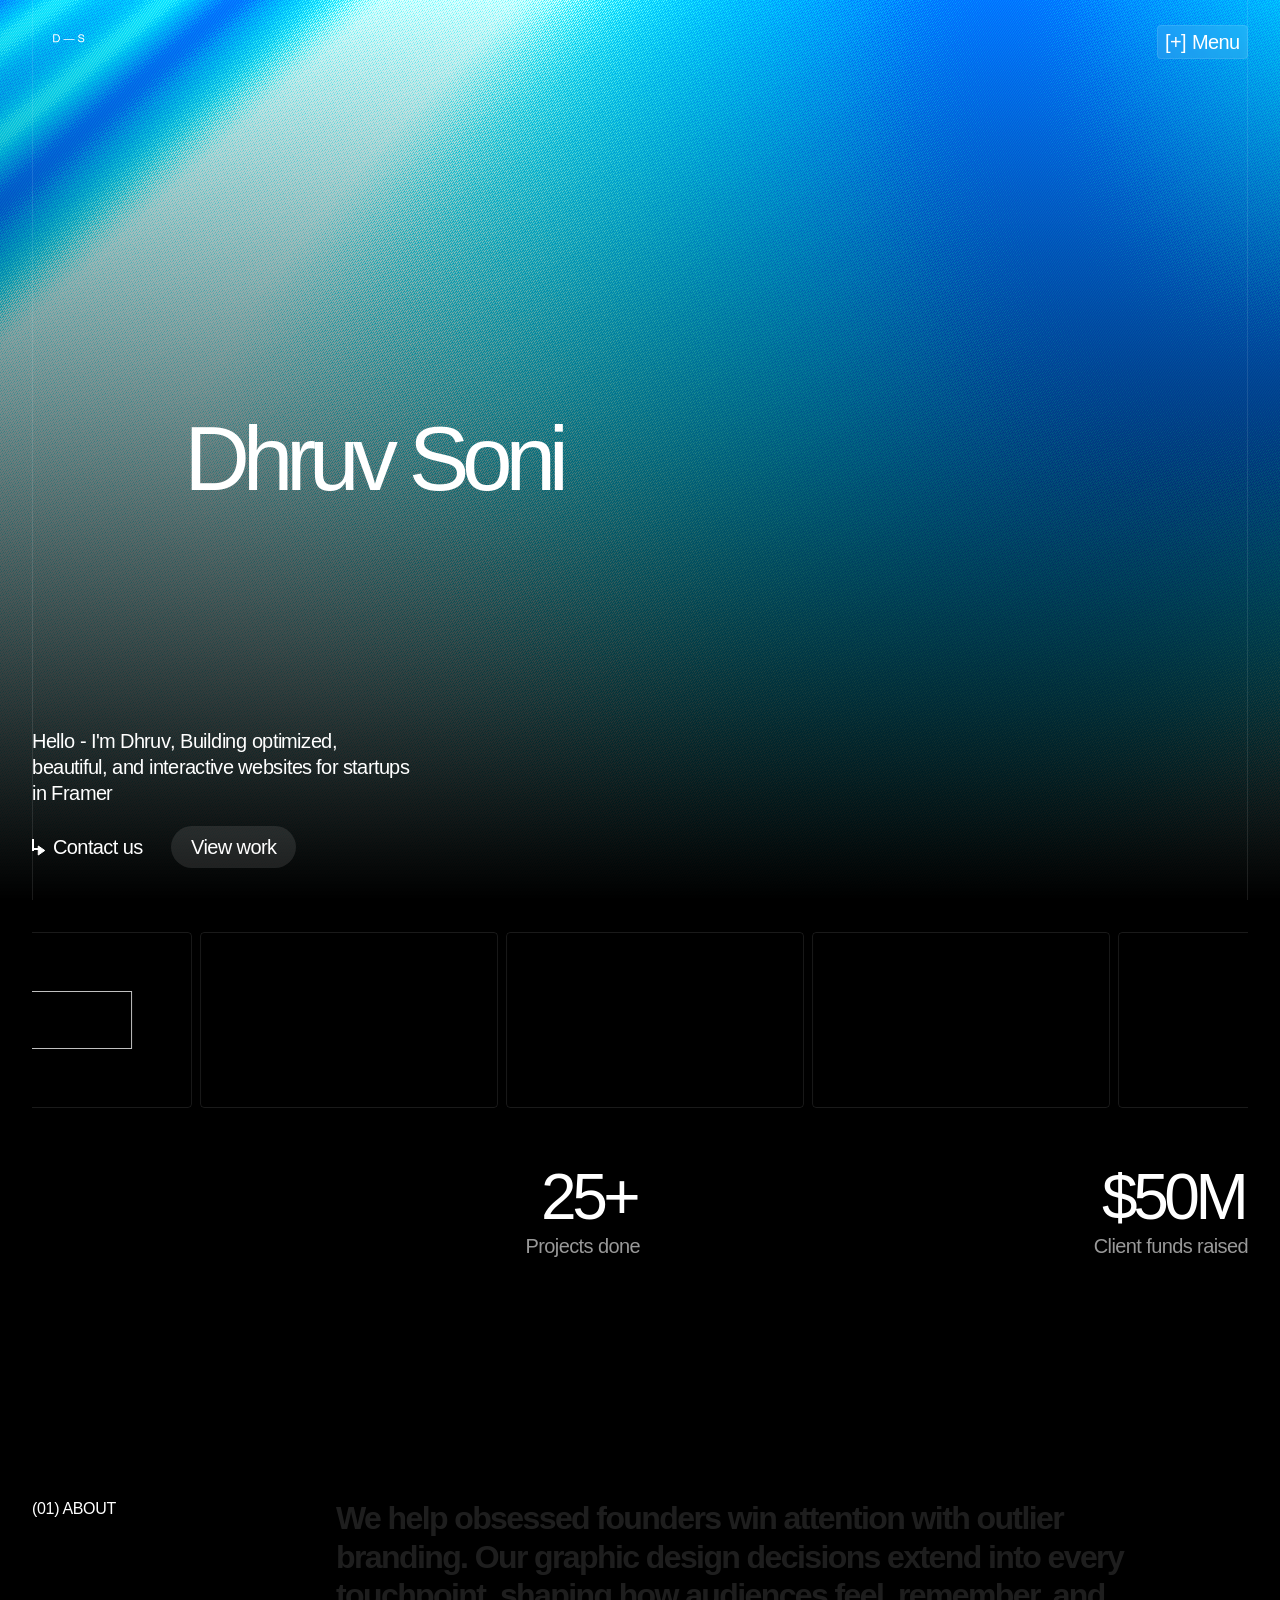
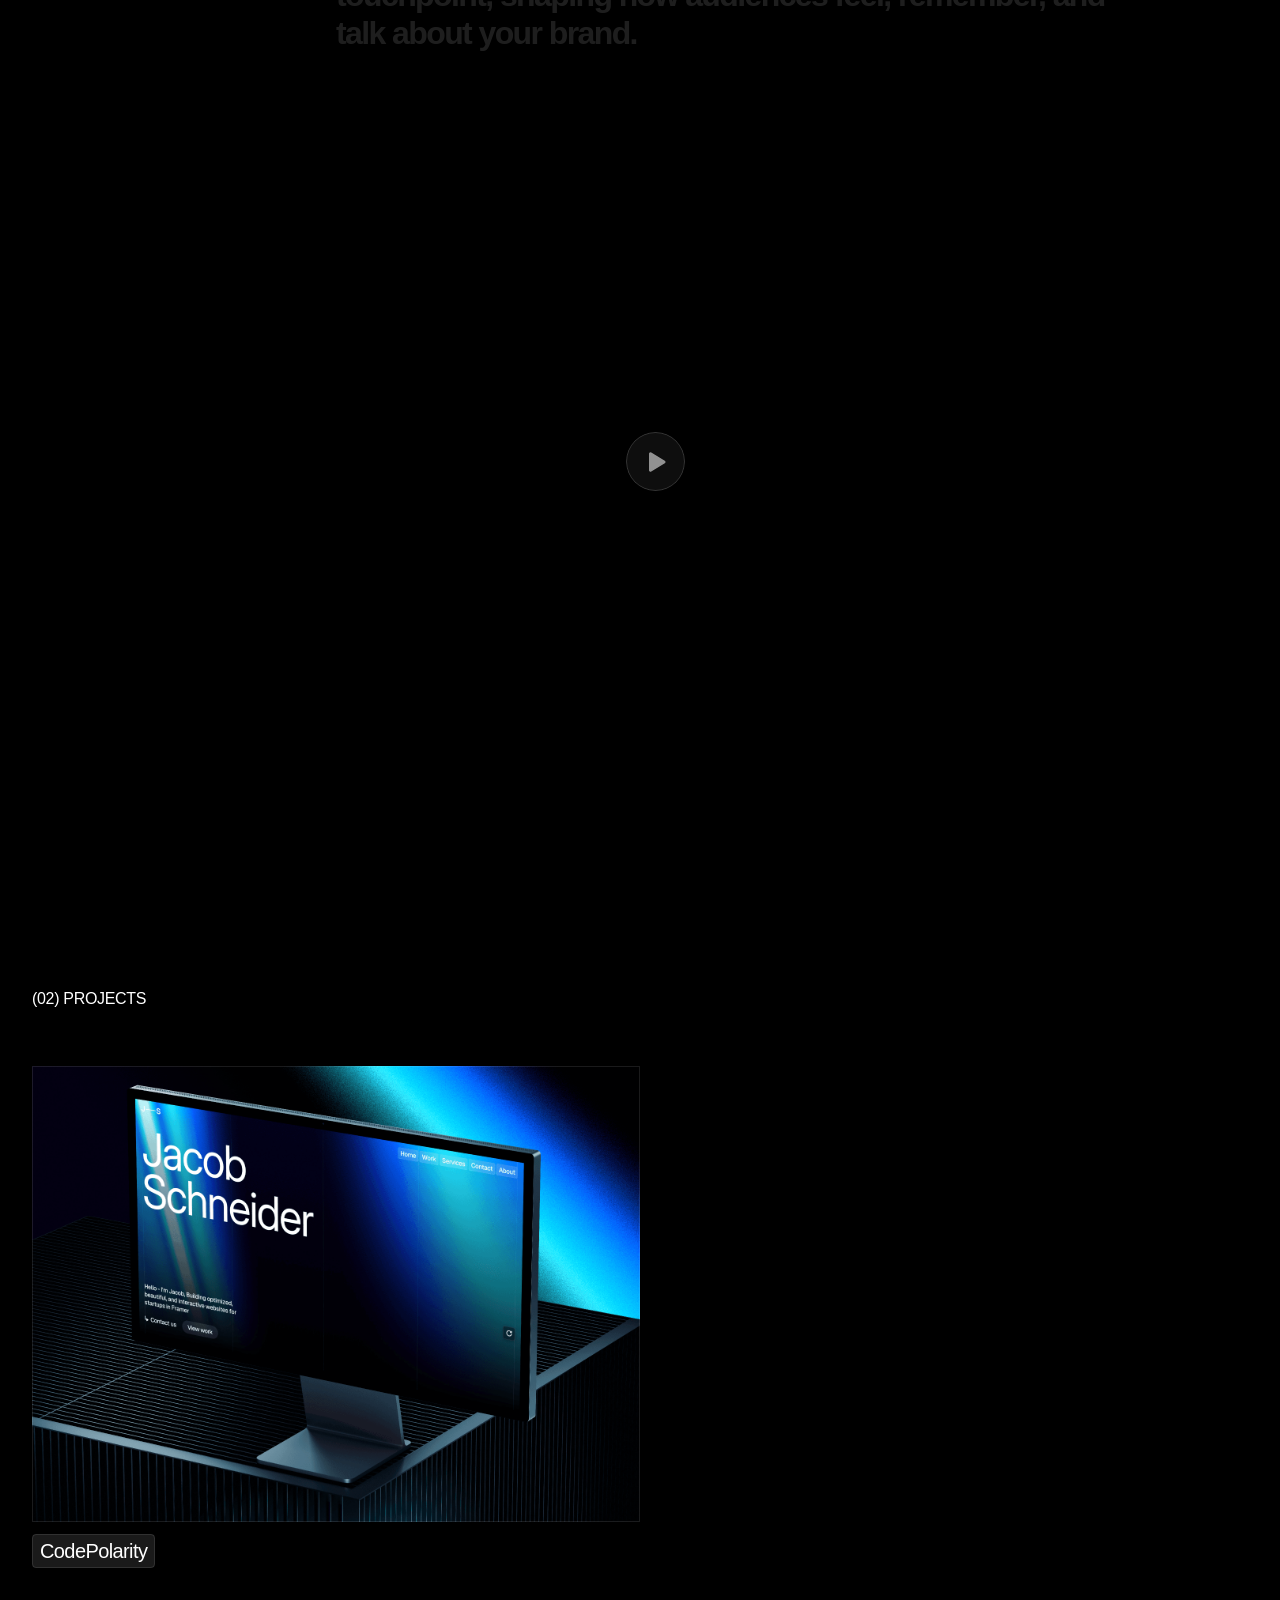
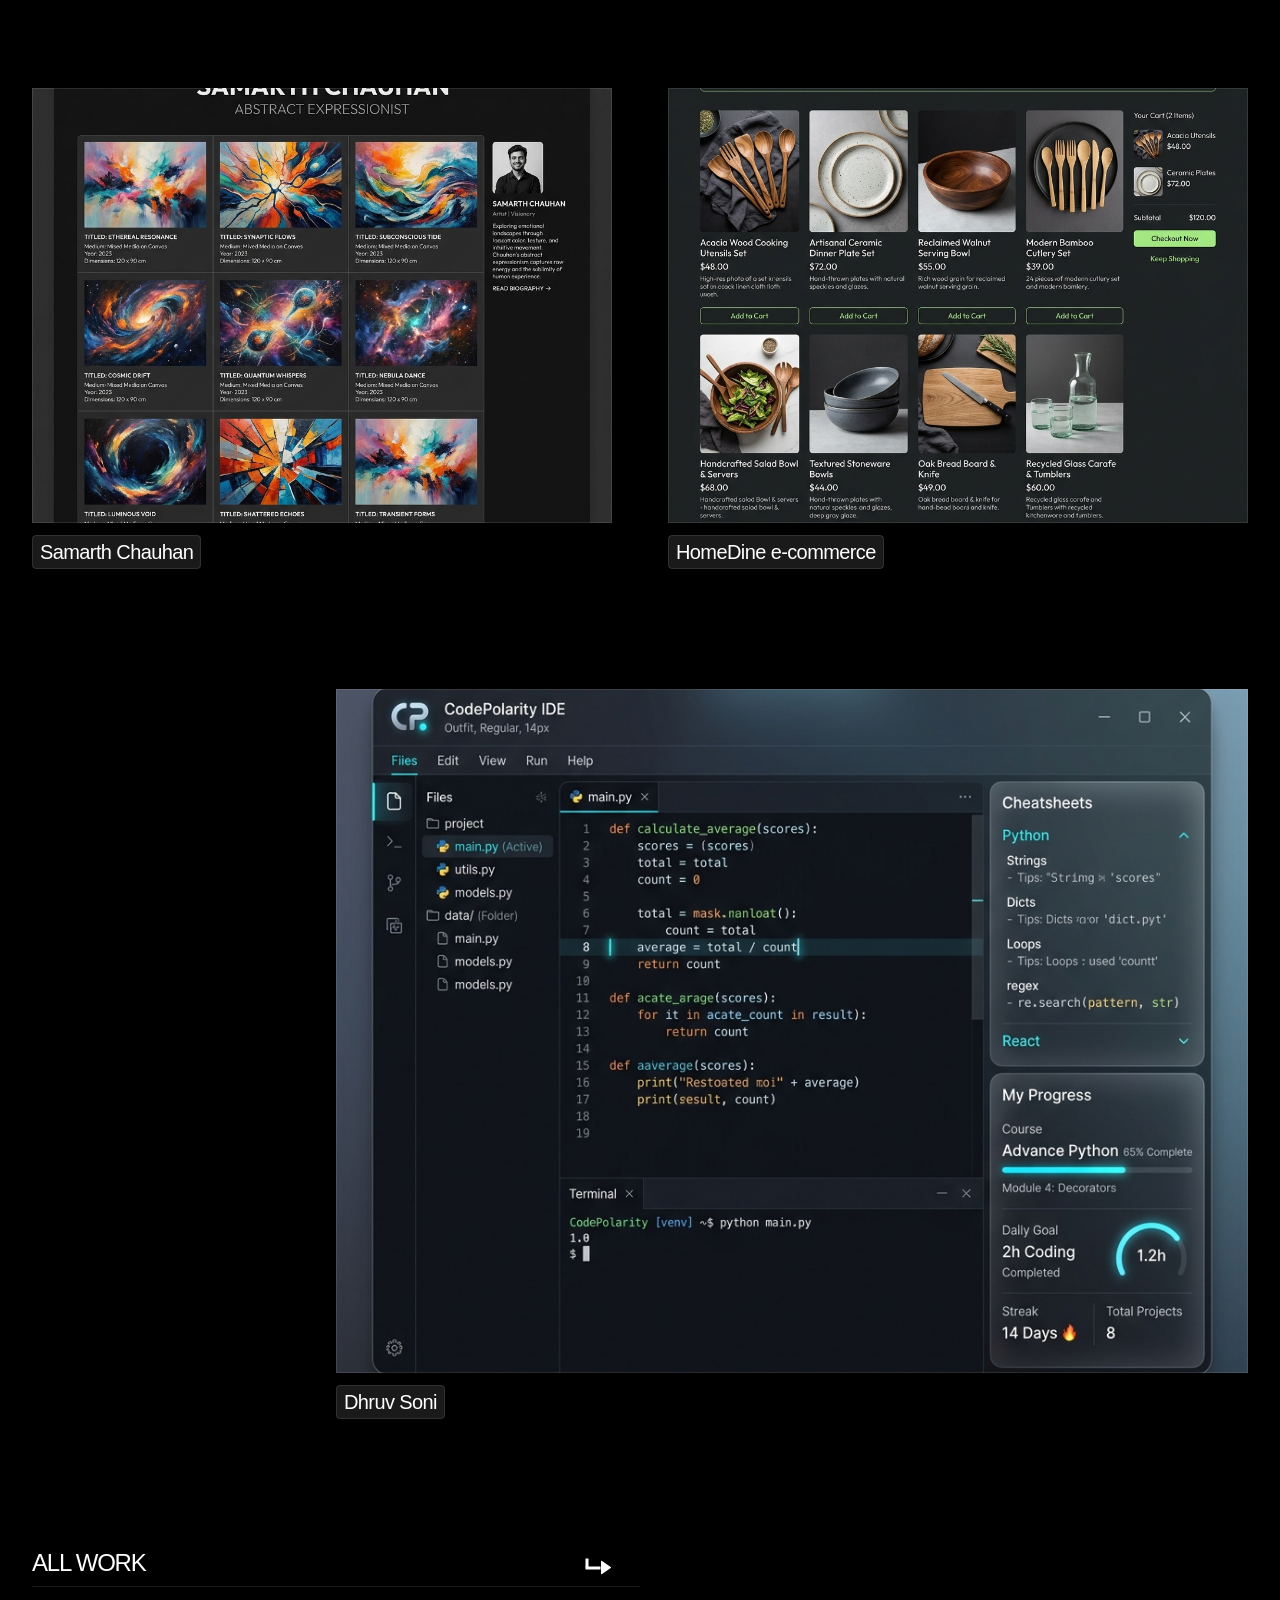
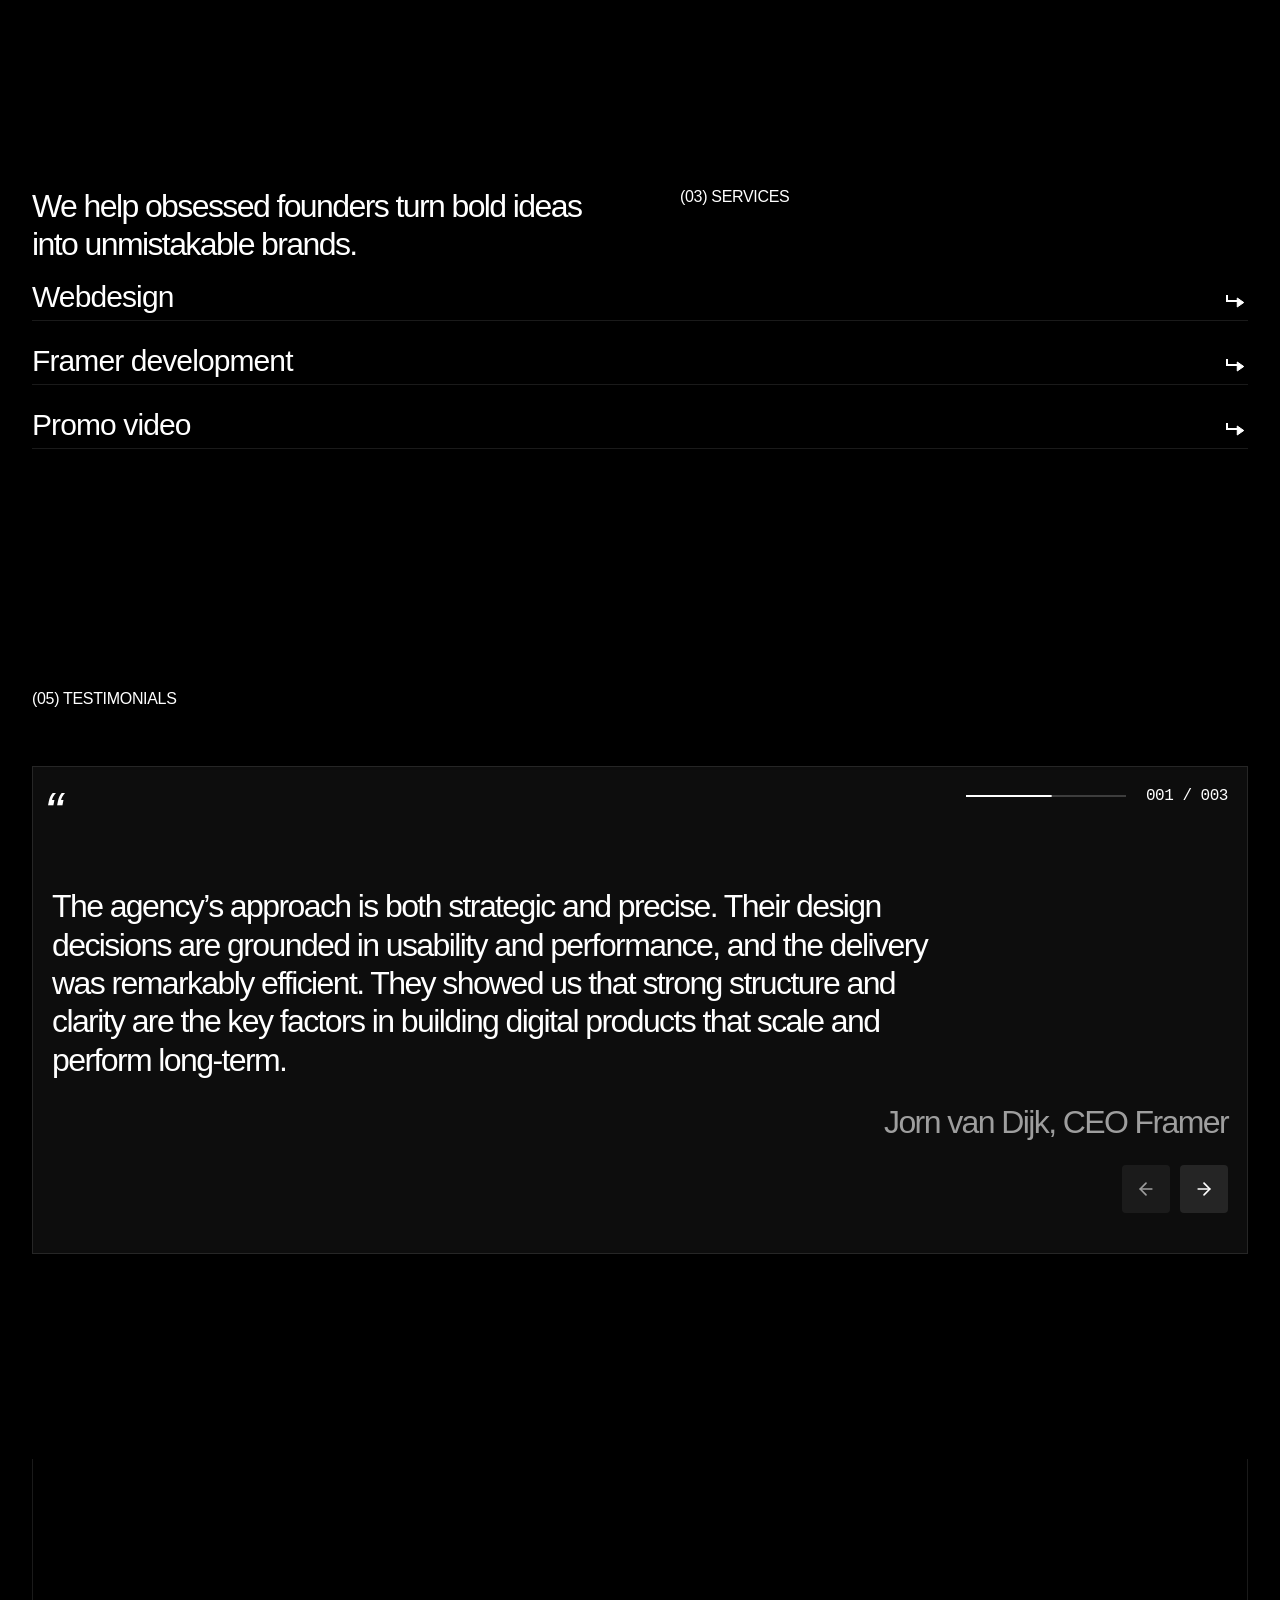
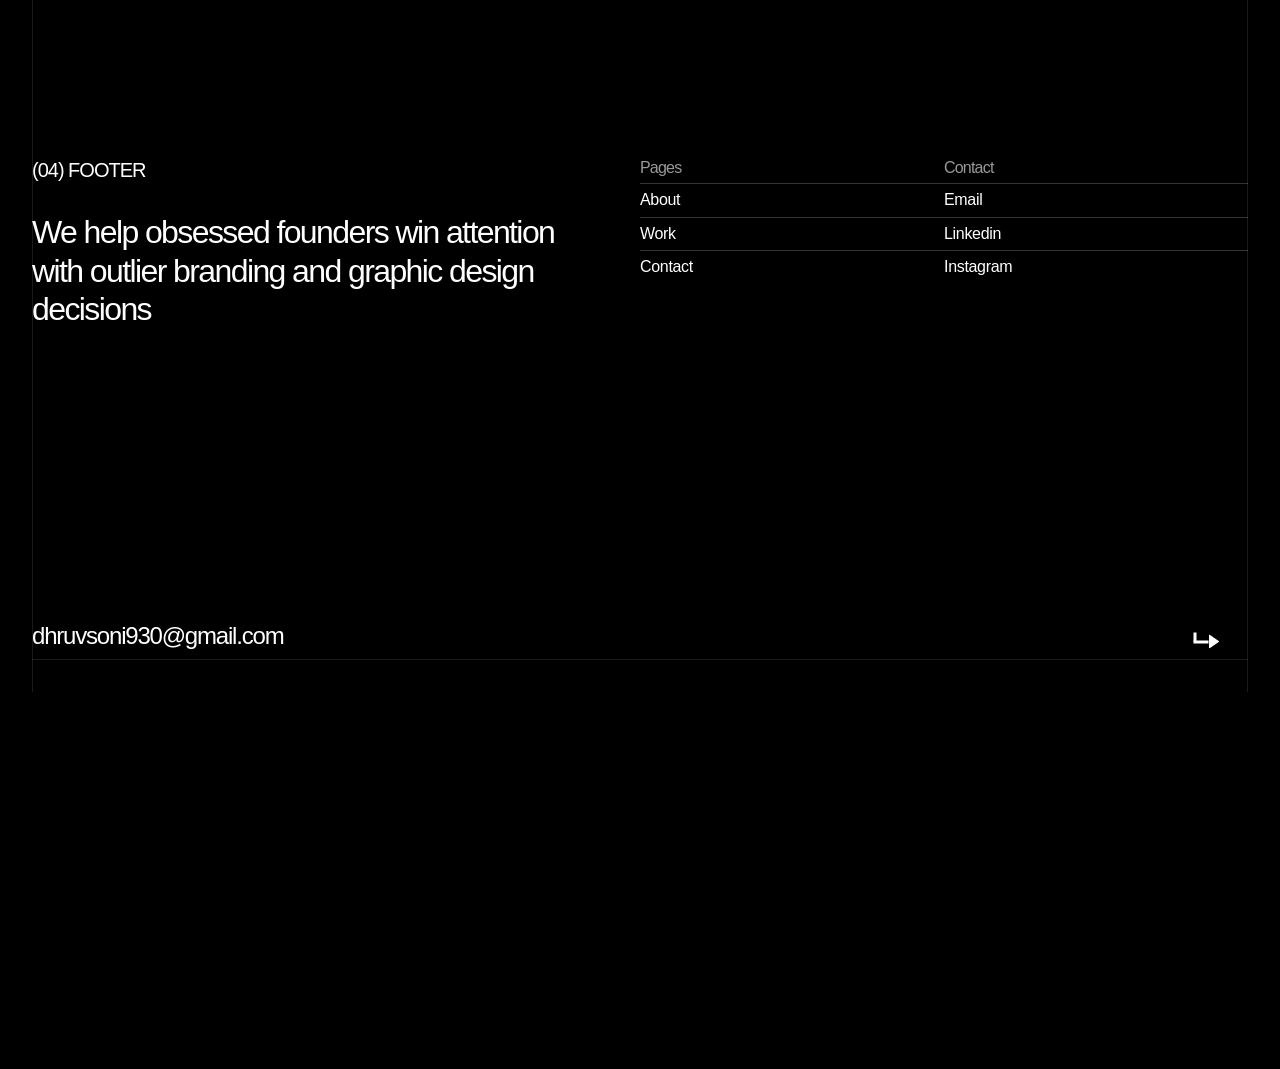
==== commit fbe2dd31: "video aspect ratio fix" ====
--- a/index.html
+++ b/index.html
@@ -7,10 +7,10 @@
 <html lang="en" data-redirect-timezone="1" dir="ltr">
 
 <head>
-<script id="framer-branding-remover">
-(function() {
-  const style = document.createElement('style');
-  style.innerHTML = `
+  <script id="framer-branding-remover">
+    (function () {
+      const style = document.createElement('style');
+      style.innerHTML = `
     /* Hide Pricing Section */
     .framer-1xdqig5,
     [data-framer-name="Pricing"],
@@ -115,485 +115,10718 @@
       pointer-events: none !important;
     }
   `;
-  document.head.appendChild(style);
-
-  // Safely enforce hidden style on dynamic elements to prevent dimming or blocking clicks
-  const enforceHidden = () => {
-    // 1. Made in Framer badge
-    const badgeContainer = document.getElementById('__framer-badge-container');
-    if (badgeContainer) {
-      badgeContainer.style.setProperty('display', 'none', 'important');
-      badgeContainer.style.setProperty('pointer-events', 'none', 'important');
-      badgeContainer.style.setProperty('opacity', '0', 'important');
-    }
-    const badges = document.querySelectorAll('.__framer-badge');
-    badges.forEach(b => {
-      b.style.setProperty('display', 'none', 'important');
-      b.style.setProperty('pointer-events', 'none', 'important');
-      b.style.setProperty('opacity', '0', 'important');
-    });
-
-    // 2. Remix badge
-    const remixBtn = document.getElementById('9n7wa9');
-    if (remixBtn) {
-      remixBtn.style.setProperty('display', 'none', 'important');
-      remixBtn.style.setProperty('pointer-events', 'none', 'important');
-      remixBtn.style.setProperty('opacity', '0', 'important');
-    }
-    const remixCls = document.querySelectorAll('.framer-9n7wa9');
-    remixCls.forEach(r => {
-      r.style.setProperty('display', 'none', 'important');
-      r.style.setProperty('pointer-events', 'none', 'important');
-      r.style.setProperty('opacity', '0', 'important');
-    });
-
-    // 3. Shader popup containers
-    const popupContent = document.querySelectorAll('.framer-1exlhbs');
-    popupContent.forEach(popup => {
-      popup.style.setProperty('display', 'none', 'important');
-      popup.style.setProperty('pointer-events', 'none', 'important');
-      
-      const parent = popup.parentElement;
-      if (parent) {
-        parent.style.setProperty('display', 'none', 'important');
-        parent.style.setProperty('pointer-events', 'none', 'important');
-        
-        const grandparent = parent.parentElement;
-        if (grandparent) {
-          grandparent.style.setProperty('display', 'none', 'important');
-          grandparent.style.setProperty('pointer-events', 'none', 'important');
-          
-          const ggrandparent = grandparent.parentElement;
-          if (ggrandparent && (ggrandparent.classList.contains('framer-dsv1xg-container') || ggrandparent.parentElement === null)) {
-            ggrandparent.style.setProperty('display', 'none', 'important');
-            ggrandparent.style.setProperty('pointer-events', 'none', 'important');
+      document.head.appendChild(style);
+
+      // Safely enforce hidden style on dynamic elements to prevent dimming or blocking clicks
+      const enforceHidden = () => {
+        // 1. Made in Framer badge
+        const badgeContainer = document.getElementById('__framer-badge-container');
+        if (badgeContainer) {
+          badgeContainer.style.setProperty('display', 'none', 'important');
+          badgeContainer.style.setProperty('pointer-events', 'none', 'important');
+          badgeContainer.style.setProperty('opacity', '0', 'important');
+        }
+        const badges = document.querySelectorAll('.__framer-badge');
+        badges.forEach(b => {
+          b.style.setProperty('display', 'none', 'important');
+          b.style.setProperty('pointer-events', 'none', 'important');
+          b.style.setProperty('opacity', '0', 'important');
+        });
+
+        // 2. Remix badge
+        const remixBtn = document.getElementById('9n7wa9');
+        if (remixBtn) {
+          remixBtn.style.setProperty('display', 'none', 'important');
+          remixBtn.style.setProperty('pointer-events', 'none', 'important');
+          remixBtn.style.setProperty('opacity', '0', 'important');
+        }
+        const remixCls = document.querySelectorAll('.framer-9n7wa9');
+        remixCls.forEach(r => {
+          r.style.setProperty('display', 'none', 'important');
+          r.style.setProperty('pointer-events', 'none', 'important');
+          r.style.setProperty('opacity', '0', 'important');
+        });
+
+        // 3. Shader popup containers
+        const popupContent = document.querySelectorAll('.framer-1exlhbs');
+        popupContent.forEach(popup => {
+          popup.style.setProperty('display', 'none', 'important');
+          popup.style.setProperty('pointer-events', 'none', 'important');
+
+          const parent = popup.parentElement;
+          if (parent) {
+            parent.style.setProperty('display', 'none', 'important');
+            parent.style.setProperty('pointer-events', 'none', 'important');
+
+            const grandparent = parent.parentElement;
+            if (grandparent) {
+              grandparent.style.setProperty('display', 'none', 'important');
+              grandparent.style.setProperty('pointer-events', 'none', 'important');
+
+              const ggrandparent = grandparent.parentElement;
+              if (ggrandparent && (ggrandparent.classList.contains('framer-dsv1xg-container') || ggrandparent.parentElement === null)) {
+                ggrandparent.style.setProperty('display', 'none', 'important');
+                ggrandparent.style.setProperty('pointer-events', 'none', 'important');
+              }
+            }
           }
+        });
+
+        // Directly hide the dsv1xg container if present
+        const dsvContainers = document.querySelectorAll('.framer-dsv1xg-container');
+        dsvContainers.forEach(c => {
+          c.style.setProperty('display', 'none', 'important');
+          c.style.setProperty('pointer-events', 'none', 'important');
+          c.style.setProperty('opacity', '0', 'important');
+        });
+      };
+
+      document.addEventListener('DOMContentLoaded', enforceHidden);
+      window.addEventListener('load', enforceHidden);
+
+      const observer = new MutationObserver(enforceHidden);
+      observer.observe(document.documentElement, {
+        childList: true,
+        subtree: true
+      });
+    })();
+  </script>
+
+
+  <meta charset="utf-8">
+
+
+
+
+
+  <script>try { if (localStorage.get("__framer_force_showing_editorbar_since")) { const n = document.createElement("link"); n.rel = "modulepreload"; n.href = "https://framer.com/edit/init.mjs"; document.head.appendChild(n) } } catch (e) { }</script>
+
+  <!-- Start of headStart -->
+
+
+
+  <!-- End of headStart -->
+
+  <meta name="viewport" content="width=device-width">
+
+  <meta name="generator" content="Framer b3492b4">
+
+  <title>Portfolio template - (Dhruv Soni)</title>
+
+  <meta name="description"
+    content="Dhruv Soni is a refined portfolio site for designers and creatives who value clarity and impact. Built for speed and flexibility, it showcases work with elegant layouts, strong typography, and smooth, professional interactions.">
+
+  <meta name="framer-search-index" content="/assets/js/framer/searchIndex-uxvLBDliLRCJ.json">
+
+  <meta name="framer-search-index-fallback" content="/assets/js/framer/searchIndex-O1oiPTfBfLcx.json">
+
+  <link href="https://framerusercontent.com/images/VIUjXVx9ZplcYSuOph7t8aYv87Q.png" rel="icon"
+    media="(prefers-color-scheme: light)">
+
+  <link href="https://framerusercontent.com/images/BItOE9IFO4vBSOvvmlO8E6sZY.png" rel="icon"
+    media="(prefers-color-scheme: dark)">
+
+  <!-- Open Graph / Facebook -->
+
+  <meta property="og:type" content="website">
+
+  <meta property="og:title" content="Portfolio template - (Dhruv Soni)">
+
+  <meta property="og:description"
+    content="Dhruv Soni is a refined portfolio site for designers and creatives who value clarity and impact. Built for speed and flexibility, it showcases work with elegant layouts, strong typography, and smooth, professional interactions.">
+
+  <meta property="og:image" content="https://framerusercontent.com/images/6za6SYfNHULKdwALwhjHto0Qfg.png">
+
+  <!-- Twitter -->
+
+  <meta name="twitter:card" content="summary_large_image">
+
+  <meta name="twitter:title" content="Portfolio template - (Dhruv Soni)">
+
+  <meta name="twitter:description"
+    content="Dhruv Soni is a refined portfolio site for designers and creatives who value clarity and impact. Built for speed and flexibility, it showcases work with elegant layouts, strong typography, and smooth, professional interactions.">
+
+  <meta name="twitter:image" content="https://framerusercontent.com/images/6za6SYfNHULKdwALwhjHto0Qfg.png">
+
+
+
+  <style data-framer-font-css>
+    /* cyrillic */
+
+    @font-face {
+
+      font-family: 'Geist';
+
+      font-style: normal;
+
+      font-weight: 400;
+
+      font-display: swap;
+
+      src: url(https://fonts.gstatic.com/s/geist/v4/gyByhwUxId8gMEwYGFWfOw.woff2) format('woff2');
+
+      unicode-range: U+0301, U+0400-045F, U+0490-0491, U+04B0-04B1, U+2116;
+
+    }
+
+    /* latin-ext */
+
+    @font-face {
+
+      font-family: 'Geist';
+
+      font-style: normal;
+
+      font-weight: 400;
+
+      font-display: swap;
+
+      src: url(https://fonts.gstatic.com/s/geist/v4/gyByhwUxId8gMEwSGFWfOw.woff2) format('woff2');
+
+      unicode-range: U+0100-02BA, U+02BD-02C5, U+02C7-02CC, U+02CE-02D7, U+02DD-02FF, U+0304, U+0308, U+0329, U+1D00-1DBF, U+1E00-1E9F, U+1EF2-1EFF, U+2020, U+20A0-20AB, U+20AD-20C0, U+2113, U+2C60-2C7F, U+A720-A7FF;
+
+    }
+
+    /* latin */
+
+    @font-face {
+
+      font-family: 'Geist';
+
+      font-style: normal;
+
+      font-weight: 400;
+
+      font-display: swap;
+
+      src: url(https://fonts.gstatic.com/s/geist/v4/gyByhwUxId8gMEwcGFU.woff2) format('woff2');
+
+      unicode-range: U+0000-00FF, U+0131, U+0152-0153, U+02BB-02BC, U+02C6, U+02DA, U+02DC, U+0304, U+0308, U+0329, U+2000-206F, U+20AC, U+2122, U+2191, U+2193, U+2212, U+2215, U+FEFF, U+FFFD;
+
+    }
+
+    /* cyrillic */
+
+    @font-face {
+
+      font-family: 'Geist';
+
+      font-style: normal;
+
+      font-weight: 600;
+
+      font-display: swap;
+
+      src: url(https://fonts.gstatic.com/s/geist/v4/gyByhwUxId8gMEwYGFWfOw.woff2) format('woff2');
+
+      unicode-range: U+0301, U+0400-045F, U+0490-0491, U+04B0-04B1, U+2116;
+
+    }
+
+    /* latin-ext */
+
+    @font-face {
+
+      font-family: 'Geist';
+
+      font-style: normal;
+
+      font-weight: 600;
+
+      font-display: swap;
+
+      src: url(https://fonts.gstatic.com/s/geist/v4/gyByhwUxId8gMEwSGFWfOw.woff2) format('woff2');
+
+      unicode-range: U+0100-02BA, U+02BD-02C5, U+02C7-02CC, U+02CE-02D7, U+02DD-02FF, U+0304, U+0308, U+0329, U+1D00-1DBF, U+1E00-1E9F, U+1EF2-1EFF, U+2020, U+20A0-20AB, U+20AD-20C0, U+2113, U+2C60-2C7F, U+A720-A7FF;
+
+    }
+
+    /* latin */
+
+    @font-face {
+
+      font-family: 'Geist';
+
+      font-style: normal;
+
+      font-weight: 600;
+
+      font-display: swap;
+
+      src: url(https://fonts.gstatic.com/s/geist/v4/gyByhwUxId8gMEwcGFU.woff2) format('woff2');
+
+      unicode-range: U+0000-00FF, U+0131, U+0152-0153, U+02BB-02BC, U+02C6, U+02DA, U+02DC, U+0304, U+0308, U+0329, U+2000-206F, U+20AC, U+2122, U+2191, U+2193, U+2212, U+2215, U+FEFF, U+FFFD;
+
+    }
+
+    /* cyrillic-ext */
+
+    @font-face {
+
+      font-family: 'Fragment Mono';
+
+      font-style: normal;
+
+      font-weight: 400;
+
+      src: url(https://fonts.gstatic.com/s/fragmentmono/v6/4iCr6K5wfMRRjxp0DA6-2CLnB45HhrUI.woff2) format('woff2');
+
+      unicode-range: U+0460-052F, U+1C80-1C8A, U+20B4, U+2DE0-2DFF, U+A640-A69F, U+FE2E-FE2F;
+
+    }
+
+    /* latin-ext */
+
+    @font-face {
+
+      font-family: 'Fragment Mono';
+
+      font-style: normal;
+
+      font-weight: 400;
+
+      src: url(https://fonts.gstatic.com/s/fragmentmono/v6/4iCr6K5wfMRRjxp0DA6-2CLnB41HhrUI.woff2) format('woff2');
+
+      unicode-range: U+0100-02BA, U+02BD-02C5, U+02C7-02CC, U+02CE-02D7, U+02DD-02FF, U+0304, U+0308, U+0329, U+1D00-1DBF, U+1E00-1E9F, U+1EF2-1EFF, U+2020, U+20A0-20AB, U+20AD-20C0, U+2113, U+2C60-2C7F, U+A720-A7FF;
+
+    }
+
+    /* latin */
+
+    @font-face {
+
+      font-family: 'Fragment Mono';
+
+      font-style: normal;
+
+      font-weight: 400;
+
+      src: url(https://fonts.gstatic.com/s/fragmentmono/v6/4iCr6K5wfMRRjxp0DA6-2CLnB4NHhg.woff2) format('woff2');
+
+      unicode-range: U+0000-00FF, U+0131, U+0152-0153, U+02BB-02BC, U+02C6, U+02DA, U+02DC, U+0304, U+0308, U+0329, U+2000-206F, U+20AC, U+2122, U+2191, U+2193, U+2212, U+2215, U+FEFF, U+FFFD;
+
+    }
+
+    /* cyrillic */
+
+    @font-face {
+
+      font-family: 'Geist Mono';
+
+      font-style: normal;
+
+      font-weight: 500;
+
+      src: url(https://fonts.gstatic.com/s/geistmono/v4/or3yQ6H-1_WfwkMZI_qYPLs1a-t7PU0AbeEPKK5Q5ClqOw.woff2) format('woff2');
+
+      unicode-range: U+0301, U+0400-045F, U+0490-0491, U+04B0-04B1, U+2116;
+
+    }
+
+    /* latin-ext */
+
+    @font-face {
+
+      font-family: 'Geist Mono';
+
+      font-style: normal;
+
+      font-weight: 500;
+
+      src: url(https://fonts.gstatic.com/s/geistmono/v4/or3yQ6H-1_WfwkMZI_qYPLs1a-t7PU0AbeEPKK5a5ClqOw.woff2) format('woff2');
+
+      unicode-range: U+0100-02BA, U+02BD-02C5, U+02C7-02CC, U+02CE-02D7, U+02DD-02FF, U+0304, U+0308, U+0329, U+1D00-1DBF, U+1E00-1E9F, U+1EF2-1EFF, U+2020, U+20A0-20AB, U+20AD-20C0, U+2113, U+2C60-2C7F, U+A720-A7FF;
+
+    }
+
+    /* latin */
+
+    @font-face {
+
+      font-family: 'Geist Mono';
+
+      font-style: normal;
+
+      font-weight: 500;
+
+      src: url(https://fonts.gstatic.com/s/geistmono/v4/or3yQ6H-1_WfwkMZI_qYPLs1a-t7PU0AbeEPKK5U5Ck.woff2) format('woff2');
+
+      unicode-range: U+0000-00FF, U+0131, U+0152-0153, U+02BB-02BC, U+02C6, U+02DA, U+02DC, U+0304, U+0308, U+0329, U+2000-206F, U+20AC, U+2122, U+2191, U+2193, U+2212, U+2215, U+FEFF, U+FFFD;
+
+    }
+
+
+
+    @font-face {
+      font-family: "Geist";
+      src: url("https://fonts.gstatic.com/s/geist/v4/gyBhhwUxId8gMGYQMKR3pzfaWI_RruM4mJPby1QNtA.woff2");
+      font-display: swap;
+      font-style: normal;
+      font-weight: 500
+    }
+
+    @font-face {
+      font-family: "Geist";
+      src: url("https://fonts.gstatic.com/s/geist/v4/gyBhhwUxId8gMGYQMKR3pzfaWI_Re-Q4mJPby1QNtA.woff2");
+      font-display: swap;
+      font-style: normal;
+      font-weight: 700
+    }
+
+    @font-face {
+      font-family: "Inter Display";
+      src: url("https://framerusercontent.com/assets/2uIBiALfCHVpWbHqRMZutfT7giU.woff2");
+      font-display: swap;
+      font-style: normal;
+      font-weight: 400;
+      unicode-range: U+0460-052F, U+1C80-1C88, U+20B4, U+2DE0-2DFF, U+A640-A69F, U+FE2E-FE2F
+    }
+
+    @font-face {
+      font-family: "Inter Display";
+      src: url("https://framerusercontent.com/assets/Zwfz6xbVe5pmcWRJRgBDHnMkOkI.woff2");
+      font-display: swap;
+      font-style: normal;
+      font-weight: 400;
+      unicode-range: U+0301, U+0400-045F, U+0490-0491, U+04B0-04B1, U+2116
+    }
+
+    @font-face {
+      font-family: "Inter Display";
+      src: url("https://framerusercontent.com/assets/U9LaDDmbRhzX3sB8g8glTy5feTE.woff2");
+      font-display: swap;
+      font-style: normal;
+      font-weight: 400;
+      unicode-range: U+1F00-1FFF
+    }
+
+    @font-face {
+      font-family: "Inter Display";
+      src: url("https://framerusercontent.com/assets/tVew2LzXJ1t7QfxP1gdTIdj2o0g.woff2");
+      font-display: swap;
+      font-style: normal;
+      font-weight: 400;
+      unicode-range: U+0370-03FF
+    }
+
+    @font-face {
+      font-family: "Inter Display";
+      src: url("https://framerusercontent.com/assets/DF7bjCRmStYPqSb945lAlMfCCVQ.woff2");
+      font-display: swap;
+      font-style: normal;
+      font-weight: 400;
+      unicode-range: U+0100-024F, U+0259, U+1E00-1EFF, U+2020, U+20A0-20AB, U+20AD-20CF, U+2113, U+2C60-2C7F, U+A720-A7FF
+    }
+
+    @font-face {
+      font-family: "Inter Display";
+      src: url("https://framerusercontent.com/assets/bHYNJqzTyl2lqvmMiRRS6Y16Es.woff2");
+      font-display: swap;
+      font-style: normal;
+      font-weight: 400;
+      unicode-range: U+0000-00FF, U+0131, U+0152-0153, U+02BB-02BC, U+02C6, U+02DA, U+02DC, U+2000-206F, U+2070, U+2074-207E, U+2080-208E, U+20AC, U+2122, U+2191, U+2193, U+2212, U+2215, U+FEFF, U+FFFD
+    }
+
+    @font-face {
+      font-family: "Inter Display";
+      src: url("https://framerusercontent.com/assets/vebZUMjGyKkYsfcY73iwWTzLNag.woff2");
+      font-display: swap;
+      font-style: normal;
+      font-weight: 400;
+      unicode-range: U+0102-0103, U+0110-0111, U+0128-0129, U+0168-0169, U+01A0-01A1, U+01AF-01B0, U+1EA0-1EF9, U+20AB
+    }
+
+    @font-face {
+      font-family: "Inter";
+      src: url("https://framerusercontent.com/assets/5vvr9Vy74if2I6bQbJvbw7SY1pQ.woff2");
+      font-display: swap;
+      font-style: normal;
+      font-weight: 400;
+      unicode-range: U+0460-052F, U+1C80-1C88, U+20B4, U+2DE0-2DFF, U+A640-A69F, U+FE2E-FE2F
+    }
+
+    @font-face {
+      font-family: "Inter";
+      src: url("https://framerusercontent.com/assets/EOr0mi4hNtlgWNn9if640EZzXCo.woff2");
+      font-display: swap;
+      font-style: normal;
+      font-weight: 400;
+      unicode-range: U+0301, U+0400-045F, U+0490-0491, U+04B0-04B1, U+2116
+    }
+
+    @font-face {
+      font-family: "Inter";
+      src: url("https://framerusercontent.com/assets/Y9k9QrlZAqio88Klkmbd8VoMQc.woff2");
+      font-display: swap;
+      font-style: normal;
+      font-weight: 400;
+      unicode-range: U+1F00-1FFF
+    }
+
+    @font-face {
+      font-family: "Inter";
+      src: url("https://framerusercontent.com/assets/OYrD2tBIBPvoJXiIHnLoOXnY9M.woff2");
+      font-display: swap;
+      font-style: normal;
+      font-weight: 400;
+      unicode-range: U+0370-03FF
+    }
+
+    @font-face {
+      font-family: "Inter";
+      src: url("https://framerusercontent.com/assets/JeYwfuaPfZHQhEG8U5gtPDZ7WQ.woff2");
+      font-display: swap;
+      font-style: normal;
+      font-weight: 400;
+      unicode-range: U+0100-024F, U+0259, U+1E00-1EFF, U+2020, U+20A0-20AB, U+20AD-20CF, U+2113, U+2C60-2C7F, U+A720-A7FF
+    }
+
+    @font-face {
+      font-family: "Inter";
+      src: url("https://framerusercontent.com/assets/GrgcKwrN6d3Uz8EwcLHZxwEfC4.woff2");
+      font-display: swap;
+      font-style: normal;
+      font-weight: 400;
+      unicode-range: U+0000-00FF, U+0131, U+0152-0153, U+02BB-02BC, U+02C6, U+02DA, U+02DC, U+2000-206F, U+2070, U+2074-207E, U+2080-208E, U+20AC, U+2122, U+2191, U+2193, U+2212, U+2215, U+FEFF, U+FFFD
+    }
+
+    @font-face {
+      font-family: "Inter";
+      src: url("https://framerusercontent.com/assets/b6Y37FthZeALduNqHicBT6FutY.woff2");
+      font-display: swap;
+      font-style: normal;
+      font-weight: 400;
+      unicode-range: U+0102-0103, U+0110-0111, U+0128-0129, U+0168-0169, U+01A0-01A1, U+01AF-01B0, U+1EA0-1EF9, U+20AB
+    }
+
+    @font-face {
+      font-family: "Inter";
+      src: url("https://framerusercontent.com/assets/hyOgCu0Xnghbimh0pE8QTvtt2AU.woff2");
+      font-display: swap;
+      font-style: normal;
+      font-weight: 600;
+      unicode-range: U+0460-052F, U+1C80-1C88, U+20B4, U+2DE0-2DFF, U+A640-A69F, U+FE2E-FE2F
+    }
+
+    @font-face {
+      font-family: "Inter";
+      src: url("https://framerusercontent.com/assets/NeGmSOXrPBfEFIy5YZeHq17LEDA.woff2");
+      font-display: swap;
+      font-style: normal;
+      font-weight: 600;
+      unicode-range: U+0301, U+0400-045F, U+0490-0491, U+04B0-04B1, U+2116
+    }
+
+    @font-face {
+      font-family: "Inter";
+      src: url("https://framerusercontent.com/assets/oYaAX5himiTPYuN8vLWnqBbfD2s.woff2");
+      font-display: swap;
+      font-style: normal;
+      font-weight: 600;
+      unicode-range: U+1F00-1FFF
+    }
+
+    @font-face {
+      font-family: "Inter";
+      src: url("https://framerusercontent.com/assets/lEJLP4R0yuCaMCjSXYHtJw72M.woff2");
+      font-display: swap;
+      font-style: normal;
+      font-weight: 600;
+      unicode-range: U+0370-03FF
+    }
+
+    @font-face {
+      font-family: "Inter";
+      src: url("https://framerusercontent.com/assets/cRJyLNuTJR5jbyKzGi33wU9cqIQ.woff2");
+      font-display: swap;
+      font-style: normal;
+      font-weight: 600;
+      unicode-range: U+0100-024F, U+0259, U+1E00-1EFF, U+2020, U+20A0-20AB, U+20AD-20CF, U+2113, U+2C60-2C7F, U+A720-A7FF
+    }
+
+    @font-face {
+      font-family: "Inter";
+      src: url("https://framerusercontent.com/assets/yDtI2UI8XcEg1W2je9XPN3Noo.woff2");
+      font-display: swap;
+      font-style: normal;
+      font-weight: 600;
+      unicode-range: U+0000-00FF, U+0131, U+0152-0153, U+02BB-02BC, U+02C6, U+02DA, U+02DC, U+2000-206F, U+2070, U+2074-207E, U+2080-208E, U+20AC, U+2122, U+2191, U+2193, U+2212, U+2215, U+FEFF, U+FFFD
+    }
+
+    @font-face {
+      font-family: "Inter";
+      src: url("https://framerusercontent.com/assets/A0Wcc7NgXMjUuFdquHDrIZpzZw0.woff2");
+      font-display: swap;
+      font-style: normal;
+      font-weight: 600;
+      unicode-range: U+0102-0103, U+0110-0111, U+0128-0129, U+0168-0169, U+01A0-01A1, U+01AF-01B0, U+1EA0-1EF9, U+20AB
+    }
+
+    @font-face {
+      font-family: "Inter";
+      src: url("https://framerusercontent.com/assets/5A3Ce6C9YYmCjpQx9M4inSaKU.woff2");
+      font-display: swap;
+      font-style: normal;
+      font-weight: 500;
+      unicode-range: U+0460-052F, U+1C80-1C88, U+20B4, U+2DE0-2DFF, U+A640-A69F, U+FE2E-FE2F
+    }
+
+    @font-face {
+      font-family: "Inter";
+      src: url("https://framerusercontent.com/assets/Qx95Xyt0Ka3SGhinnbXIGpEIyP4.woff2");
+      font-display: swap;
+      font-style: normal;
+      font-weight: 500;
+      unicode-range: U+0301, U+0400-045F, U+0490-0491, U+04B0-04B1, U+2116
+    }
+
+    @font-face {
+      font-family: "Inter";
+      src: url("https://framerusercontent.com/assets/6mJuEAguuIuMog10gGvH5d3cl8.woff2");
+      font-display: swap;
+      font-style: normal;
+      font-weight: 500;
+      unicode-range: U+1F00-1FFF
+    }
+
+    @font-face {
+      font-family: "Inter";
+      src: url("https://framerusercontent.com/assets/xYYWaj7wCU5zSQH0eXvSaS19wo.woff2");
+      font-display: swap;
+      font-style: normal;
+      font-weight: 500;
+      unicode-range: U+0370-03FF
+    }
+
+    @font-face {
+      font-family: "Inter";
+      src: url("https://framerusercontent.com/assets/otTaNuNpVK4RbdlT7zDDdKvQBA.woff2");
+      font-display: swap;
+      font-style: normal;
+      font-weight: 500;
+      unicode-range: U+0100-024F, U+0259, U+1E00-1EFF, U+2020, U+20A0-20AB, U+20AD-20CF, U+2113, U+2C60-2C7F, U+A720-A7FF
+    }
+
+    @font-face {
+      font-family: "Inter";
+      src: url("https://framerusercontent.com/assets/UjlFhCnUjxhNfep4oYBPqnEssyo.woff2");
+      font-display: swap;
+      font-style: normal;
+      font-weight: 500;
+      unicode-range: U+0000-00FF, U+0131, U+0152-0153, U+02BB-02BC, U+02C6, U+02DA, U+02DC, U+2000-206F, U+2070, U+2074-207E, U+2080-208E, U+20AC, U+2122, U+2191, U+2193, U+2212, U+2215, U+FEFF, U+FFFD
+    }
+
+    @font-face {
+      font-family: "Inter";
+      src: url("https://framerusercontent.com/assets/DolVirEGb34pEXEp8t8FQBSK4.woff2");
+      font-display: swap;
+      font-style: normal;
+      font-weight: 500;
+      unicode-range: U+0102-0103, U+0110-0111, U+0128-0129, U+0168-0169, U+01A0-01A1, U+01AF-01B0, U+1EA0-1EF9, U+20AB
+    }
+
+    @font-face {
+      font-family: "Inter Display";
+      src: url("https://framerusercontent.com/assets/ePuN3mCjzajIHnyCdvKBFiZkyY0.woff2");
+      font-display: swap;
+      font-style: normal;
+      font-weight: 500;
+      unicode-range: U+0460-052F, U+1C80-1C88, U+20B4, U+2DE0-2DFF, U+A640-A69F, U+FE2E-FE2F
+    }
+
+    @font-face {
+      font-family: "Inter Display";
+      src: url("https://framerusercontent.com/assets/V3j1L0o5vPFKe26Sw4HcpXCfHo.woff2");
+      font-display: swap;
+      font-style: normal;
+      font-weight: 500;
+      unicode-range: U+0301, U+0400-045F, U+0490-0491, U+04B0-04B1, U+2116
+    }
+
+    @font-face {
+      font-family: "Inter Display";
+      src: url("https://framerusercontent.com/assets/F3kdpd2N0cToWV5huaZjjgM.woff2");
+      font-display: swap;
+      font-style: normal;
+      font-weight: 500;
+      unicode-range: U+1F00-1FFF
+    }
+
+    @font-face {
+      font-family: "Inter Display";
+      src: url("https://framerusercontent.com/assets/0iDmxkizU9goZoclqIqsV5rvETU.woff2");
+      font-display: swap;
+      font-style: normal;
+      font-weight: 500;
+      unicode-range: U+0370-03FF
+    }
+
+    @font-face {
+      font-family: "Inter Display";
+      src: url("https://framerusercontent.com/assets/r0mv3NegmA0akcQsNFotG32Las.woff2");
+      font-display: swap;
+      font-style: normal;
+      font-weight: 500;
+      unicode-range: U+0100-024F, U+0259, U+1E00-1EFF, U+2020, U+20A0-20AB, U+20AD-20CF, U+2113, U+2C60-2C7F, U+A720-A7FF
+    }
+
+    @font-face {
+      font-family: "Inter Display";
+      src: url("https://framerusercontent.com/assets/iwWTDc49ENF2tCHbqlNARXw6Ug.woff2");
+      font-display: swap;
+      font-style: normal;
+      font-weight: 500;
+      unicode-range: U+0000-00FF, U+0131, U+0152-0153, U+02BB-02BC, U+02C6, U+02DA, U+02DC, U+2000-206F, U+2070, U+2074-207E, U+2080-208E, U+20AC, U+2122, U+2191, U+2193, U+2212, U+2215, U+FEFF, U+FFFD
+    }
+
+    @font-face {
+      font-family: "Inter Display";
+      src: url("https://framerusercontent.com/assets/Ii21jnSJkulBKsHHXKlapi7fv9w.woff2");
+      font-display: swap;
+      font-style: normal;
+      font-weight: 500;
+      unicode-range: U+0102-0103, U+0110-0111, U+0128-0129, U+0168-0169, U+01A0-01A1, U+01AF-01B0, U+1EA0-1EF9, U+20AB
+    }
+
+    @font-face {
+      font-family: "Geist Placeholder";
+      src: local("Arial");
+      ascent-override: 94.47%;
+      descent-override: 27.73%;
+      line-gap-override: 0.00%;
+      size-adjust: 106.39%
+    }
+
+    @font-face {
+      font-family: "Inter Display Placeholder";
+      src: local("Arial");
+      ascent-override: 98.56%;
+      descent-override: 24.54%;
+      line-gap-override: 0.00%;
+      size-adjust: 98.29%
+    }
+
+    @font-face {
+      font-family: "Inter Placeholder";
+      src: local("Arial");
+      ascent-override: 89.79%;
+      descent-override: 22.36%;
+      line-gap-override: 0.00%;
+      size-adjust: 107.89%
+    }
+  </style>
+
+  <link href="https://fonts.gstatic.com" rel="preconnect" crossorigin>
+
+  <link href="https://fonts.gstatic.com" rel="preconnect" crossorigin>
+
+  <meta name="robots" content="max-image-preview:large">
+  <link rel="canonical" href="https://dhruvsoni.me/">
+  <meta property="og:url" content="https://dhruvsoni.me/">
+  <style data-framer-breakpoint-css>
+    @media(min-width: 1200px) {
+      .hidden-10pqpkd {
+        display: none !important
+      }
+    }
+
+    @media(min-width: 810px) and (max-width: 1199.98px) {
+      .hidden-11d9uau {
+        display: none !important
+      }
+    }
+
+    @media(max-width: 809.98px) {
+      .hidden-h855th {
+        display: none !important
+      }
+    }
+
+    @media(min-width: 1200px) {
+      .hidden-1ben0v4 {
+        display: none !important
+      }
+    }
+
+    @media(min-width: 810px) and (max-width: 1199.98px) {
+      .hidden-18zmo0k {
+        display: none !important
+      }
+    }
+
+    @media(max-width: 809.98px) {
+      .hidden-w5vfvc {
+        display: none !important
+      }
+    }
+  </style>
+  <style data-framer-css-ssr-minified
+    data-framer-components="framer-lib-cursors-host framer-VMr84 PropertyOverrides framer-mbNwC framer-goEeS framer-lib-combinedCSSRules framer-YWB5z framer-JSpbO framer-bfH17 framer-W1uGa framer-Rl1QB framer-AnMRd framer-lDiQn framer-CeZdy framer-Lyd6D framer-syxfG framer-eh5Wb framer-b4iuM framer-RneBF framer-z16aB framer-aiTfe framer-0qSuQ framer-40Wsg framer-xdqtn framer-mBwQ4 framer-KQX5n framer-8W7pS framer-jE94h framer-vo9yu framer-SYorz framer-icybw">
+    html,
+    body,
+    #main {
+      box-sizing: border-box;
+      margin: 0;
+      padding: 0
+    }
+
+    :root {
+      -webkit-font-smoothing: antialiased;
+      -moz-osx-font-smoothing: grayscale
+    }
+
+    * {
+      box-sizing: border-box;
+      -webkit-font-smoothing: inherit
+    }
+
+    h1,
+    h2,
+    h3,
+    h4,
+    h5,
+    h6,
+    p,
+    figure {
+      margin: 0
+    }
+
+    body,
+    input,
+    textarea,
+    select,
+    button {
+      font-family: sans-serif;
+      font-size: 12px
+    }
+
+    body {
+      --token-0e92647d-7873-4964-8059-2ea511ebf473: #000;
+      --token-4dd53c84-5711-4eba-9d06-75a1b4595003: #fff;
+      --token-69a0783f-bccc-4424-9780-4fee7ad6524c: #fff9;
+      --token-30090248-9b47-4919-b32c-d910a75a816c: #fff3;
+      --token-35169d9c-8c53-4f2f-bc91-90696aa7a895: #ffffff7d;
+      --token-3d85f8f0-9166-424c-a16a-3edc2fb04ee4: #00000080;
+      --token-09b2ecc0-efb6-4174-abcc-44492f11cf29: #000;
+      --token-25ff611e-f389-4073-b40d-7e2b9cf0e33c: #ffffff1a
+    }
+
+    @supports (z-index:calc(infinity)) {
+      #__framer-badge-container {
+        --infinity: infinity
+      }
+    }
+
+    #__framer-badge-container {
+      pointer-events: none;
+      width: 100%;
+      z-index: calc(var(--infinity, 2147480000));
+      justify-content: flex-end;
+      padding: 20px;
+      display: flex;
+      position: fixed;
+      bottom: 0
+    }
+
+    @supports (background:-webkit-named-image(i)) and (not (grid-template-rows:subgrid)) {
+      body {
+        --framer-will-change-override: transform
+      }
+    }
+
+    @supports (background:-webkit-named-image(i)) and (not (position-area:top right)) {
+      body {
+        --framer-will-change-filter-override: filter
+      }
+    }
+
+    [data-framer-component-type=Text] div div span,
+    [data-framer-component-type=Text] a div span,
+    [data-framer-component-type=Text] span span span,
+    [data-framer-component-type=Text] p span span,
+    [data-framer-component-type=Text] h1 span span,
+    [data-framer-component-type=Text] h2 span span,
+    [data-framer-component-type=Text] h3 span span,
+    [data-framer-component-type=Text] h4 span span,
+    [data-framer-component-type=Text] h5 span span,
+    [data-framer-component-type=Text] h6 span span,
+    [data-framer-component-type=Text] a {
+      font-family: var(--font-family);
+      font-style: var(--font-style);
+      font-weight: min(calc(var(--framer-font-weight-increase, 0) + var(--font-weight, 400)), 900);
+      color: var(--text-color);
+      letter-spacing: var(--letter-spacing);
+      font-size: var(--font-size);
+      text-transform: var(--text-transform);
+      --text-decoration: var(--framer-text-decoration-style, solid)var(--framer-text-decoration, none)var(--framer-text-decoration-color, currentcolor)var(--framer-text-decoration-thickness, auto);
+      --text-decoration-skip-ink: var(--framer-text-decoration-skip-ink);
+      --text-underline-offset: var(--framer-text-decoration-offset);
+      line-height: var(--line-height);
+      --font-family: var(--framer-font-family);
+      --font-style: var(--framer-font-style);
+      --font-weight: var(--framer-font-weight);
+      --text-color: var(--framer-text-color);
+      --letter-spacing: var(--framer-letter-spacing);
+      --font-size: var(--framer-font-size);
+      --text-transform: var(--framer-text-transform);
+      --line-height: var(--framer-line-height)
+    }
+
+    @supports not (color:color(display-p3 1 1 1)) {
+
+      p.framer-text,
+      div.framer-text,
+      h1.framer-text,
+      h2.framer-text,
+      h3.framer-text,
+      h4.framer-text,
+      h5.framer-text,
+      h6.framer-text,
+      li.framer-text,
+      ol.framer-text,
+      ul.framer-text,
+      span.framer-text:not([data-text-fill]) {
+        color: var(--framer-blockquote-text-color-rgb, var(--framer-blockquote-text-color, var(--framer-text-color-rgb, var(--framer-text-color, #000))));
+        -webkit-text-stroke-color: var(--framer-text-stroke-color-rgb, var(--framer-text-stroke-color, initial))
+      }
+
+      mark.framer-text {
+        background-color: var(--framer-blockquote-text-background-color-rgb, var(--framer-blockquote-text-background-color, var(--framer-text-background-color-rgb, var(--framer-text-background-color, initial))))
+      }
+    }
+
+    @supports not (color:color(display-p3 1 1 1)) {
+
+      code.framer-text,
+      code.framer-text span.framer-text:not([data-text-fill]) {
+        color: var(--framer-blockquote-text-color-rgb, var(--framer-blockquote-text-color, var(--framer-code-text-color-rgb, var(--framer-code-text-color, var(--framer-text-color-rgb, var(--framer-text-color, #000))))))
+      }
+    }
+
+    @supports not (color:color(display-p3 1 1 1)) {
+
+      a.framer-text,
+      span.framer-text[data-nested-link] {
+        color: var(--framer-blockquote-text-color-rgb, var(--framer-blockquote-text-color, var(--framer-link-text-color-rgb, var(--framer-link-text-color, var(--framer-text-color-rgb, var(--framer-text-color, #000))))));
+        background-color: var(--framer-link-text-background-color-rgb, var(--framer-link-text-background-color, initial));
+        -webkit-text-decoration-color: var(--framer-link-text-decoration-color-rgb, var(--framer-link-text-decoration-color, var(--framer-text-decoration-color-rgb, var(--framer-text-decoration-color, currentcolor))));
+        text-decoration-color: var(--framer-link-text-decoration-color-rgb, var(--framer-link-text-decoration-color, var(--framer-text-decoration-color-rgb, var(--framer-text-decoration-color, currentcolor))))
+      }
+    }
+
+    @supports not (color:color(display-p3 1 1 1)) {
+
+      code.framer-text a.framer-text,
+      code.framer-text a.framer-text span.framer-text:not([data-text-fill]),
+      code.framer-text span.framer-text[data-nested-link],
+      code.framer-text span.framer-text[data-nested-link] span.framer-text:not([data-text-fill]) {
+        color: var(--framer-blockquote-text-color-rgb, var(--framer-blockquote-text-color, var(--framer-link-text-color-rgb, var(--framer-link-text-color, var(--framer-code-text-color-rgb, var(--framer-code-text-color, var(--framer-text-color-rgb, var(--framer-text-color, #000))))))))
+      }
+    }
+
+    @supports not (color:color(display-p3 1 1 1)) {
+
+      a.framer-text:hover,
+      span.framer-text[data-nested-link]:hover {
+        color: var(--framer-link-hover-text-color-rgb, var(--framer-link-hover-text-color, var(--framer-blockquote-text-color-rgb, var(--framer-blockquote-text-color, var(--framer-link-text-color-rgb, var(--framer-link-text-color, var(--framer-text-color-rgb, var(--framer-text-color, #000))))))));
+        background-color: var(--framer-link-hover-text-background-color-rgb, var(--framer-link-hover-text-background-color, var(--framer-link-text-background-color-rgb, var(--framer-link-text-background-color, var(--framer-text-background-color-rgb, var(--framer-text-background-color, initial))))));
+        -webkit-text-decoration-color: var(--framer-link-hover-text-decoration-color-rgb, var(--framer-link-hover-text-decoration-color, var(--framer-link-text-decoration-color-rgb, var(--framer-link-text-decoration-color, var(--framer-text-decoration-color-rgb, var(--framer-text-decoration-color, currentcolor))))));
+        text-decoration-color: var(--framer-link-hover-text-decoration-color-rgb, var(--framer-link-hover-text-decoration-color, var(--framer-link-text-decoration-color-rgb, var(--framer-link-text-decoration-color, var(--framer-text-decoration-color-rgb, var(--framer-text-decoration-color, currentcolor))))))
+      }
+    }
+
+    @supports not (color:color(display-p3 1 1 1)) {
+
+      code.framer-text a.framer-text:hover,
+      code.framer-text span.framer-text[data-nested-link]:hover {
+        color: var(--framer-link-hover-text-color-rgb, var(--framer-link-hover-text-color, var(--framer-blockquote-text-color-rgb, var(--framer-blockquote-text-color, var(--framer-link-text-color-rgb, var(--framer-link-text-color, var(--framer-code-text-color-rgb, var(--framer-code-text-color, var(--framer-text-color-rgb, var(--framer-text-color, #000))))))))))
+      }
+    }
+
+    @supports not (color:color(display-p3 1 1 1)) {
+
+      a.framer-text[data-framer-page-link-current],
+      span.framer-text[data-framer-page-link-current] {
+        color: var(--framer-link-current-text-color-rgb, var(--framer-link-current-text-color, var(--framer-link-text-color-rgb, var(--framer-link-text-color, var(--framer-text-color-rgb, var(--framer-text-color, #000))))));
+        background-color: var(--framer-link-current-text-background-color-rgb, var(--framer-link-current-text-background-color, var(--framer-link-text-background-color-rgb, var(--framer-link-text-background-color, var(--framer-text-background-color-rgb, var(--framer-text-background-color, initial))))));
+        -webkit-text-decoration-color: var(--framer-link-current-text-decoration-color-rgb, var(--framer-link-current-text-decoration-color, var(--framer-link-text-decoration-color-rgb, var(--framer-link-text-decoration-color, var(--framer-text-decoration-color-rgb, var(--framer-text-decoration-color, currentcolor))))));
+        text-decoration-color: var(--framer-link-current-text-decoration-color-rgb, var(--framer-link-current-text-decoration-color, var(--framer-link-text-decoration-color-rgb, var(--framer-link-text-decoration-color, var(--framer-text-decoration-color-rgb, var(--framer-text-decoration-color, currentcolor))))))
+      }
+    }
+
+    @supports not (color:color(display-p3 1 1 1)) {
+
+      code.framer-text a.framer-text[data-framer-page-link-current],
+      code.framer-text a.framer-text[data-framer-page-link-current] span.framer-text:not([data-text-fill]),
+      code.framer-text span.framer-text[data-framer-page-link-current],
+      code.framer-text span.framer-text[data-framer-page-link-current] span.framer-text:not([data-text-fill]) {
+        color: var(--framer-link-current-text-color-rgb, var(--framer-link-current-text-color, var(--framer-link-text-color-rgb, var(--framer-link-text-color, var(--framer-code-text-color-rgb, var(--framer-code-text-color, var(--framer-text-color-rgb, var(--framer-text-color, #000))))))));
+        background-color: var(--framer-link-current-text-background-color-rgb, var(--framer-link-current-text-background-color, var(--framer-link-text-background-color-rgb, var(--framer-link-text-background-color, var(--framer-text-background-color-rgb, var(--framer-text-background-color, initial))))))
+      }
+    }
+
+    @supports not (color:color(display-p3 1 1 1)) {
+
+      a.framer-text[data-framer-page-link-current]:hover,
+      span.framer-text[data-framer-page-link-current]:hover {
+        color: var(--framer-link-hover-text-color-rgb, var(--framer-link-hover-text-color, var(--framer-link-current-text-color-rgb, var(--framer-link-current-text-color, var(--framer-link-text-color-rgb, var(--framer-link-text-color, var(--framer-code-text-color-rgb, var(--framer-code-text-color, var(--framer-text-color-rgb, var(--framer-text-color, #000))))))))));
+        background-color: var(--framer-link-hover-text-background-color-rgb, var(--framer-link-hover-text-background-color, var(--framer-link-current-text-background-color-rgb, var(--framer-link-current-text-background-color, var(--framer-link-text-background-color-rgb, var(--framer-link-text-background-color, initial))))));
+        -webkit-text-decoration-color: var(--framer-link-hover-text-decoration-color-rgb, var(--framer-link-hover-text-decoration-color, var(--framer-link-current-text-decoration-color-rgb, var(--framer-link-current-text-decoration-color, var(--framer-link-text-decoration-color-rgb, var(--framer-link-text-decoration-color, var(--framer-text-decoration-color-rgb, var(--framer-text-decoration-color, currentcolor))))))));
+        text-decoration-color: var(--framer-link-hover-text-decoration-color-rgb, var(--framer-link-hover-text-decoration-color, var(--framer-link-current-text-decoration-color-rgb, var(--framer-link-current-text-decoration-color, var(--framer-link-text-decoration-color-rgb, var(--framer-link-text-decoration-color, var(--framer-text-decoration-color-rgb, var(--framer-text-decoration-color, currentcolor))))))))
+      }
+    }
+
+    @supports not (color:color(display-p3 1 1 1)) {
+
+      code.framer-text a.framer-text[data-framer-page-link-current]:hover,
+      code.framer-text a.framer-text[data-framer-page-link-current]:hover span.framer-text:not([data-text-fill]),
+      code.framer-text span.framer-text[data-framer-page-link-current]:hover,
+      code.framer-text span.framer-text[data-framer-page-link-current]:hover span.framer-text:not([data-text-fill]) {
+        color: var(--framer-link-hover-text-color-rgb, var(--framer-link-hover-text-color, var(--framer-link-current-text-color-rgb, var(--framer-link-current-text-color, var(--framer-link-text-color-rgb, var(--framer-link-text-color, var(--framer-code-text-color-rgb, var(--framer-code-text-color, var(--framer-text-color-rgb, var(--framer-text-color, #000))))))))));
+        background-color: var(--framer-link-hover-text-background-color-rgb, var(--framer-link-hover-text-background-color, var(--framer-link-current-text-background-color-rgb, var(--framer-link-current-text-background-color, var(--framer-link-text-background-color-rgb, var(--framer-link-text-background-color, initial))))))
+      }
+    }
+
+    @supports not (aspect-ratio:1) {
+      .framer-text-module:not([data-width=fit])[style*=aspect-ratio] {
+        position: relative !important
+      }
+
+      .framer-text-module:not([data-width=fit])[style*=aspect-ratio]:before {
+        content: "";
+        padding-bottom: calc(100%/calc(var(--aspect-ratio)));
+        display: block
+      }
+
+      .framer-text-module[data-width=fill]>:first-child,
+      .framer-text-module[data-width=fill]>.ssr-variant>:first-child,
+      .framer-text-module:not([data-width=fit])[style*=aspect-ratio]>:first-child,
+      .framer-text-module:not([data-width=fit])[style*=aspect-ratio]>.ssr-variant>:first-child {
+        position: absolute;
+        top: 0;
+        left: 0;
+        height: 100% !important
+      }
+    }
+
+    @supports not (overflow:clip) {
+      :root {
+        --overflow-clip-fallback: hidden
+      }
+    }
+
+    @supports (background:-webkit-named-image(i)) and (not (contain-intrinsic-size:inherit)) {
+
+      div.framer-text,
+      p.framer-text,
+      h1.framer-text,
+      h2.framer-text,
+      h3.framer-text,
+      h4.framer-text,
+      h5.framer-text,
+      h6.framer-text,
+      ol.framer-text,
+      ul.framer-text,
+      li.framer-text,
+      blockquote.framer-text,
+      .framer-text.framer-image {
+        display: var(--text-truncation-display-inline-for-safari-16, revert)
+      }
+
+      div.framer-text:after,
+      p.framer-text:after,
+      h1.framer-text:after,
+      h2.framer-text:after,
+      h3.framer-text:after,
+      h4.framer-text:after,
+      h5.framer-text:after,
+      h6.framer-text:after,
+      ol.framer-text:after,
+      ul.framer-text:after,
+      li.framer-text:after,
+      blockquote.framer-text:after,
+      .framer-text.framer-image:after {
+        content: var(--text-truncation-line-break-for-safari-16);
+        white-space: pre
+      }
+
+      .framer-text.framer-text-module,
+      .framer-text.framer-table-wrapper {
+        display: var(--text-truncation-display-none-for-safari-16, revert)
+      }
+
+      p.framer-text[data-text-fill] {
+        display: var(--text-truncation-display-inline-for-safari-16, inline-block)
+      }
+    }
+
+    @supports (corner-shape:superellipse(2)) {
+      :root {
+        --one-if-corner-shape-supported: 1
+      }
+    }
+
+    .framer-cursor-none,
+    .framer-cursor-none * {
+      cursor: none !important
+    }
+
+    .framer-pointer-events-none,
+    .framer-pointer-events-none * {
+      pointer-events: none !important
+    }
+
+    @supports (aspect-ratio:1) {
+      body {
+        --framer-aspect-ratio-supported: auto
+      }
+    }
+
+    .framer-VMr84.framer-14am3tl,
+    .framer-VMr84 .framer-14am3tl {
+      display: block
+    }
+
+    .framer-VMr84.framer-1ben0v4 {
+      background-color: var(--token-0e92647d-7873-4964-8059-2ea511ebf473, #000);
+      height: min-content;
+      overflow: var(--overflow-clip-fallback, clip);
+      flex-flow: column;
+      place-content: center flex-start;
+      align-items: center;
+      gap: 0;
+      width: 100%;
+      padding: 0;
+      display: flex;
+      position: relative
+    }
+
+    .framer-VMr84 .framer-16gso6a {
+      max-width: 1440px;
+      height: min-content;
+      position: var(--framer-canvas-fixed-position, fixed);
+      left: 50%;
+      top: calc(min(var(--framer-viewport-height, 100%), 100%)*.04625);
+      z-index: 6;
+      flex-flow: row;
+      flex: none;
+      order: -1000;
+      place-content: flex-start;
+      align-items: flex-start;
+      gap: 10px;
+      width: 100%;
+      padding: 20px 32px;
+      display: flex;
+      overflow: visible
+    }
+
+    .framer-VMr84 .framer-mbghpq {
+      flex-flow: row;
+      flex: 1 0 0;
+      place-content: flex-start;
+      align-items: flex-start;
+      gap: 10px;
+      width: 1px;
+      height: min-content;
+      padding: 0;
+      display: flex;
+      position: relative;
+      overflow: visible
+    }
+
+    .framer-VMr84 .framer-1771lrb {
+      aspect-ratio: 2.9;
+      height: var(--framer-aspect-ratio-supported, 25px);
+      flex: none;
+      width: 73px;
+      text-decoration: none;
+      position: relative;
+      overflow: visible
+    }
+
+    .framer-VMr84 .framer-1u4hnl5-container {
+      z-index: 3;
+      flex: 1 0 0;
+      width: 1px;
+      height: auto;
+      position: relative
+    }
+
+    .framer-VMr84.framer-g3jlb7 {
+      -webkit-user-select: none;
+      user-select: none;
+      position: fixed;
+      inset: 0
+    }
+
+    .framer-VMr84.framer-1jiroaa {
+      flex-flow: row;
+      flex: none;
+      place-content: flex-start center;
+      align-items: flex-start;
+      gap: 10px;
+      width: 100%;
+      height: min-content;
+      min-height: 200px;
+      padding: 0;
+      display: flex;
+      position: fixed;
+      top: 50%;
+      left: 0;
+      overflow: visible
+    }
+
+    .framer-VMr84 .framer-5q86mc {
+      flex-flow: row;
+      flex: none;
+      place-content: center;
+      align-items: center;
+      gap: 20px;
+      width: 100%;
+      height: min-content;
+      padding: 0;
+      display: flex;
+      position: relative;
+      overflow: visible
+    }
+
+    .framer-VMr84 .framer-1dotfq2,
+    .framer-VMr84 .framer-1krj1mh,
+    .framer-VMr84 .framer-13wtxwd,
+    .framer-VMr84 .framer-wsvzz4,
+    .framer-VMr84 .framer-18ju06z {
+      -webkit-backdrop-filter: blur(3px);
+      backdrop-filter: blur(3px);
+      background-color: var(--token-25ff611e-f389-4073-b40d-7e2b9cf0e33c, #ffffff1a);
+      height: min-content;
+      overflow: var(--overflow-clip-fallback, clip);
+      will-change: var(--framer-will-change-effect-override, transform);
+      border-radius: 6px;
+      flex-flow: column;
+      flex: none;
+      place-content: center;
+      align-items: center;
+      gap: 15px;
+      width: min-content;
+      padding: 6px 12px;
+      text-decoration: none;
+      display: flex;
+      position: relative
+    }
+
+    .framer-VMr84 .framer-1dszats,
+    .framer-VMr84 .framer-1rd8ize,
+    .framer-VMr84 .framer-1ccazfj,
+    .framer-VMr84 .framer-ocphr5,
+    .framer-VMr84 .framer-him9iq,
+    .framer-VMr84 .framer-dvzsk {
+      --framer-link-text-color: #09f;
+      --framer-link-text-decoration: underline;
+      white-space: pre;
+      z-index: 3;
+      flex: none;
+      width: auto;
+      height: auto;
+      position: relative
+    }
+
+    .framer-VMr84 .framer-1u9cxbb {
+      -webkit-backdrop-filter: blur(3px);
+      backdrop-filter: blur(3px);
+      background-color: var(--token-25ff611e-f389-4073-b40d-7e2b9cf0e33c, #ffffff1a);
+      cursor: pointer;
+      height: min-content;
+      overflow: var(--overflow-clip-fallback, clip);
+      will-change: var(--framer-will-change-effect-override, transform);
+      border-radius: 6px;
+      flex-flow: column;
+      flex: none;
+      place-content: center;
+      align-items: center;
+      gap: 15px;
+      width: min-content;
+      padding: 6px 12px;
+      text-decoration: none;
+      display: flex;
+      position: relative
+    }
+
+    .framer-VMr84 .framer-1l5olqd {
+      background: 0 0;
+      flex-grow: 1;
+      width: 0;
+      height: 0;
+      margin: 0;
+      position: relative
+    }
+
+    .framer-VMr84 .framer-71o4cz-container {
+      z-index: 0;
+      flex: none;
+      order: 1002;
+      width: 100%;
+      max-width: 14409px;
+      height: 800px;
+      position: absolute;
+      top: 0;
+      left: calc(50% - min(14409px, 100%)/2)
+    }
+
+    .framer-VMr84 .framer-1an1ppe {
+      z-index: 4;
+      flex-flow: row;
+      flex: none;
+      order: 1003;
+      place-content: flex-start center;
+      align-items: flex-start;
+      gap: 10px;
+      width: 100%;
+      height: 833px;
+      padding: 300px 32px 32px;
+      display: flex;
+      position: relative;
+      overflow: visible
+    }
+
+    .framer-VMr84 .framer-1aen2lt {
+      flex-flow: column;
+      flex: 1 0 0;
+      place-content: flex-start space-between;
+      align-items: flex-start;
+      width: 1px;
+      max-width: 1376px;
+      height: 100%;
+      padding: 0;
+      display: flex;
+      position: relative;
+      overflow: visible
+    }
+
+    .framer-VMr84 .framer-1fx41pu {
+      height: min-content;
+      overflow: var(--overflow-clip-fallback, clip);
+      flex-flow: row;
+      flex: none;
+      place-content: flex-start;
+      align-items: flex-start;
+      gap: 0;
+      width: 100%;
+      padding: 0;
+      display: flex;
+      position: relative
+    }
+
+    .framer-VMr84 .framer-321wlf {
+      height: min-content;
+      overflow: var(--overflow-clip-fallback, clip);
+      flex-flow: column;
+      flex: 2 0 0;
+      place-content: flex-start center;
+      align-items: flex-start;
+      gap: 32px;
+      width: 1px;
+      padding: 0;
+      display: flex;
+      position: relative
+    }
+
+    .framer-VMr84 .framer-m10w5,
+    .framer-VMr84 .framer-5n876z,
+    .framer-VMr84 .framer-h7mbq4,
+    .framer-VMr84 .framer-1ievsoo,
+    .framer-VMr84 .framer-gox2s5 {
+      --framer-link-text-color: #09f;
+      --framer-link-text-decoration: underline;
+      white-space: pre-wrap;
+      word-break: break-word;
+      word-wrap: break-word;
+      z-index: 3;
+      flex: none;
+      width: 100%;
+      height: auto;
+      position: relative
+    }
+
+    .framer-VMr84 .framer-nnghw4 {
+      --framer-link-text-color: #09f;
+      --framer-link-text-decoration: underline;
+      white-space: pre-wrap;
+      word-break: break-word;
+      word-wrap: break-word;
+      z-index: 3;
+      flex: none;
+      width: 100%;
+      max-width: 531px;
+      height: auto;
+      position: relative
+    }
+
+    .framer-VMr84 .framer-1y5z5ze {
+      height: min-content;
+      overflow: var(--overflow-clip-fallback, clip);
+      flex-flow: row;
+      flex: 2 0 0;
+      place-content: flex-start center;
+      align-items: flex-start;
+      gap: 0;
+      width: 1px;
+      padding: 0;
+      display: flex;
+      position: relative
+    }
+
+    .framer-VMr84 .framer-1fxxyld,
+    .framer-VMr84 .framer-11vka3l {
+      height: min-content;
+      overflow: var(--overflow-clip-fallback, clip);
+      flex-flow: column;
+      flex: 1 0 0;
+      place-content: flex-start center;
+      align-items: flex-start;
+      gap: 6px;
+      width: 1px;
+      padding: 0;
+      display: flex;
+      position: relative
+    }
+
+    .framer-VMr84 .framer-c4w7lr,
+    .framer-VMr84 .framer-1incng4,
+    .framer-VMr84 .framer-1oi9auk,
+    .framer-VMr84 .framer-3y0pb2,
+    .framer-VMr84 .framer-1m3zin7,
+    .framer-VMr84 .framer-4dmlmg {
+      background-color: var(--token-30090248-9b47-4919-b32c-d910a75a816c, #fff3);
+      height: 1px;
+      overflow: var(--overflow-clip-fallback, clip);
+      z-index: 1;
+      flex: none;
+      width: 100%;
+      position: relative
+    }
+
+    .framer-VMr84 .framer-1jddwpf,
+    .framer-VMr84 .framer-1b9uwiv {
+      height: min-content;
+      overflow: var(--overflow-clip-fallback, clip);
+      flex-flow: column;
+      flex: none;
+      place-content: center;
+      align-items: center;
+      gap: 6px;
+      width: 100%;
+      padding: 0;
+      display: flex;
+      position: relative
+    }
+
+    .framer-VMr84 .framer-17usytr,
+    .framer-VMr84 .framer-1nqrp8r,
+    .framer-VMr84 .framer-601j95,
+    .framer-VMr84 .framer-qr3wfo {
+      white-space: pre-wrap;
+      word-break: break-word;
+      word-wrap: break-word;
+      z-index: 3;
+      flex: none;
+      width: 100%;
+      height: auto;
+      position: relative
+    }
+
+    .framer-VMr84 .framer-1rpvv85-container {
+      z-index: 3;
+      flex: none;
+      width: 100%;
+      height: auto;
+      position: relative
+    }
+
+    .framer-VMr84 .framer-1uszfb-container {
+      z-index: 0;
+      flex: none;
+      height: 100%;
+      position: absolute;
+      bottom: 0;
+      left: 0;
+      right: 0
+    }
+
+    .framer-VMr84 .framer-anywml {
+      max-width: 1440px;
+      overflow: var(--overflow-clip-fallback, clip);
+      pointer-events: none;
+      z-index: 1;
+      flex-flow: row;
+      flex: none;
+      place-content: center space-between;
+      align-items: center;
+      width: 100%;
+      padding: 0 32px;
+      display: flex;
+      position: absolute;
+      top: 0;
+      bottom: 0;
+      left: calc(50% - min(1440px, 100%)/2)
+    }
+
+    .framer-VMr84 .framer-orztbt,
+    .framer-VMr84 .framer-1052683,
+    .framer-VMr84 .framer-1ae5kmh,
+    .framer-VMr84 .framer-1un6yo4,
+    .framer-VMr84 .framer-j7jdio,
+    .framer-VMr84 .framer-m09ila,
+    .framer-VMr84 .framer-17ddea0,
+    .framer-VMr84 .framer-1vn11e2,
+    .framer-VMr84 .framer-k5ds31,
+    .framer-VMr84 .framer-nxyjr5 {
+      background-color: var(--token-25ff611e-f389-4073-b40d-7e2b9cf0e33c, #ffffff1a);
+      height: 100%;
+      overflow: var(--overflow-clip-fallback, clip);
+      flex: none;
+      width: 1px;
+      position: relative
+    }
+
+    .framer-VMr84 .framer-x1idpv {
+      height: calc(min(var(--framer-viewport-height, 100vh), 100%)*1);
+      max-width: 1440px;
+      overflow: var(--overflow-clip-fallback, clip);
+      pointer-events: none;
+      position: var(--framer-canvas-fixed-position, fixed);
+      z-index: 1;
+      flex-flow: row;
+      flex: none;
+      order: 1004;
+      place-content: center space-between;
+      align-items: center;
+      width: 100%;
+      padding: 0 32px;
+      display: flex;
+      top: 0;
+      left: calc(50% - min(1440px, 100%)/2)
+    }
+
+    [data-layout-template=true]>#overlay {
+      margin-bottom: 0
+    }
+
+    @media (max-width:1399px) and (min-width:1200px) {
+
+      .framer-C6hQW .framer-styles-preset-w2on0m:not(.rich-text-wrapper),
+      .framer-C6hQW .framer-styles-preset-w2on0m.rich-text-wrapper h3 {
+        --framer-font-family: "Geist", "Geist Placeholder", sans-serif;
+        --framer-font-family-bold: "Geist", "Geist Placeholder", sans-serif;
+        --framer-font-open-type-features: normal;
+        --framer-font-size: 32px;
+        --framer-font-style: normal;
+        --framer-font-style-bold: normal;
+        --framer-font-variation-axes: normal;
+        --framer-font-weight: 500;
+        --framer-font-weight-bold: 700;
+        --framer-letter-spacing: -.05em;
+        --framer-line-height: 1.2em;
+        --framer-paragraph-spacing: 5px;
+        --framer-text-alignment: start;
+        --framer-text-color: var(--token-4dd53c84-5711-4eba-9d06-75a1b4595003, #fff);
+        --framer-text-decoration: none;
+        --framer-text-stroke-color: initial;
+        --framer-text-stroke-width: initial;
+        --framer-text-transform: none
+      }
+    }
+
+    @media (max-width:1199px) and (min-width:0) {
+
+      .framer-C6hQW .framer-styles-preset-w2on0m:not(.rich-text-wrapper),
+      .framer-C6hQW .framer-styles-preset-w2on0m.rich-text-wrapper h3 {
+        --framer-font-family: "Geist", "Geist Placeholder", sans-serif;
+        --framer-font-family-bold: "Geist", "Geist Placeholder", sans-serif;
+        --framer-font-open-type-features: normal;
+        --framer-font-size: 20px;
+        --framer-font-style: normal;
+        --framer-font-style-bold: normal;
+        --framer-font-variation-axes: normal;
+        --framer-font-weight: 500;
+        --framer-font-weight-bold: 700;
+        --framer-letter-spacing: -.05em;
+        --framer-line-height: 1.2em;
+        --framer-paragraph-spacing: 5px;
+        --framer-text-alignment: start;
+        --framer-text-color: var(--token-4dd53c84-5711-4eba-9d06-75a1b4595003, #fff);
+        --framer-text-decoration: none;
+        --framer-text-stroke-color: initial;
+        --framer-text-stroke-width: initial;
+        --framer-text-transform: none
+      }
+    }
+
+    @media (max-width:1199px) and (min-width:810px) {
+
+      .framer-ljFWM .framer-styles-preset-1fwbwfl:not(.rich-text-wrapper),
+      .framer-ljFWM .framer-styles-preset-1fwbwfl.rich-text-wrapper p {
+        --framer-font-family: "Geist", "Geist Placeholder", sans-serif;
+        --framer-font-family-bold: "Geist", "Geist Placeholder", sans-serif;
+        --framer-font-open-type-features: normal;
+        --framer-font-size: 16px;
+        --framer-font-style: normal;
+        --framer-font-style-bold: normal;
+        --framer-font-variation-axes: normal;
+        --framer-font-weight: 500;
+        --framer-font-weight-bold: 700;
+        --framer-letter-spacing: -.02em;
+        --framer-line-height: 1.3em;
+        --framer-paragraph-spacing: 20px;
+        --framer-text-alignment: start;
+        --framer-text-color: var(--token-4dd53c84-5711-4eba-9d06-75a1b4595003, #fff);
+        --framer-text-decoration: none;
+        --framer-text-stroke-color: initial;
+        --framer-text-stroke-width: initial;
+        --framer-text-transform: none
+      }
+    }
+
+    @media (max-width:809px) and (min-width:0) {
+
+      .framer-ljFWM .framer-styles-preset-1fwbwfl:not(.rich-text-wrapper),
+      .framer-ljFWM .framer-styles-preset-1fwbwfl.rich-text-wrapper p {
+        --framer-font-family: "Geist", "Geist Placeholder", sans-serif;
+        --framer-font-family-bold: "Geist", "Geist Placeholder", sans-serif;
+        --framer-font-open-type-features: normal;
+        --framer-font-size: 16px;
+        --framer-font-style: normal;
+        --framer-font-style-bold: normal;
+        --framer-font-variation-axes: normal;
+        --framer-font-weight: 500;
+        --framer-font-weight-bold: 700;
+        --framer-letter-spacing: -.02em;
+        --framer-line-height: 1.3em;
+        --framer-paragraph-spacing: 20px;
+        --framer-text-alignment: start;
+        --framer-text-color: var(--token-4dd53c84-5711-4eba-9d06-75a1b4595003, #fff);
+        --framer-text-decoration: none;
+        --framer-text-stroke-color: initial;
+        --framer-text-stroke-width: initial;
+        --framer-text-transform: none
+      }
+    }
+
+    .framer-Ujpt3 .framer-styles-preset-1bfmnf5:not(.rich-text-wrapper),
+    .framer-Ujpt3 .framer-styles-preset-1bfmnf5.rich-text-wrapper a {
+      --framer-link-hover-text-color: #fff9;
+      --framer-link-text-color: var(--token-4dd53c84-5711-4eba-9d06-75a1b4595003, #fff);
+      transition: color .3s cubic-bezier(.44, 0, .56, 1) .2s
+    }
+
+    @media (min-width:810px) and (max-width:1199.98px) {
+      .framer-VMr84 .framer-1fx41pu {
+        flex-direction: column;
+        gap: 80px
+      }
+
+      .framer-VMr84 .framer-321wlf {
+        flex: none;
+        width: 100%
+      }
+
+      .framer-VMr84 .framer-1y5z5ze {
+        flex: none;
+        align-content: flex-end;
+        align-items: flex-end;
+        width: 100%
+      }
+
+      .framer-VMr84 .framer-5n876z,
+      .framer-VMr84 .framer-1jddwpf,
+      .framer-VMr84 .framer-h7mbq4,
+      .framer-VMr84 .framer-1b9uwiv {
+        width: 373px
+      }
+    }
+
+    @media (max-width:809.98px) {
+      .framer-VMr84 .framer-16gso6a {
+        align-content: center;
+        align-items: center;
+        padding: 12px 20px
+      }
+
+      .framer-VMr84.framer-g3jlb7 {
+        background-color: var(--token-0e92647d-7873-4964-8059-2ea511ebf473, #000);
+        z-index: 4
+      }
+
+      .framer-VMr84.framer-1jiroaa {
+        height: unset;
+        min-height: unset;
+        width: unset;
+        will-change: var(--framer-will-change-effect-override, transform);
+        z-index: 4;
+        padding: 120px 0 0 20px;
+        inset: 0 0 0 2px
+      }
+
+      .framer-VMr84 .framer-5q86mc {
+        cursor: pointer;
+        flex-direction: column;
+        align-content: flex-start;
+        align-items: flex-start;
+        gap: 12px
+      }
+
+      .framer-VMr84 .framer-18ju06z {
+        cursor: pointer
+      }
+
+      .framer-VMr84 .framer-1an1ppe {
+        flex-direction: column;
+        height: min-content;
+        padding: 200px 20px 20px
+      }
+
+      .framer-VMr84 .framer-1aen2lt {
+        flex: none;
+        justify-content: center;
+        gap: 63px;
+        width: 100%;
+        height: min-content
+      }
+
+      .framer-VMr84 .framer-1fx41pu {
+        flex-direction: column;
+        gap: 64px
+      }
+
+      .framer-VMr84 .framer-321wlf,
+      .framer-VMr84 .framer-1fxxyld,
+      .framer-VMr84 .framer-11vka3l {
+        flex: none;
+        width: 100%
+      }
+
+      .framer-VMr84 .framer-1y5z5ze {
+        flex-direction: column;
+        flex: none;
+        gap: 40px;
+        width: 200%
+      }
+
+      .framer-VMr84 .framer-anywml,
+      .framer-VMr84 .framer-x1idpv {
+        padding: 0 20px
+      }
+    }
+
+    .ssr-variant {
+      display: contents
+    }
+
+    @supports (aspect-ratio:1) {
+      body {
+        --framer-aspect-ratio-supported: auto
+      }
+    }
+
+    .framer-mbNwC.framer-5g76v,
+    .framer-mbNwC .framer-5g76v {
+      display: block
+    }
+
+    .framer-mbNwC.framer-19x6610 {
+      flex-flow: row;
+      place-content: center flex-end;
+      align-items: center;
+      gap: 4px;
+      width: 663px;
+      height: min-content;
+      padding: 0;
+      display: flex;
+      position: relative;
+      overflow: visible
+    }
+
+    .framer-mbNwC .framer-nwxkbz-container,
+    .framer-mbNwC .framer-lf0t3n-container,
+    .framer-mbNwC .framer-1k8v2wl-container,
+    .framer-mbNwC .framer-8pg4rg-container,
+    .framer-mbNwC .framer-6tinw5-container {
+      flex: none;
+      width: auto;
+      height: auto;
+      position: relative
+    }
+
+    .framer-mbNwC .framer-kfk7va-container {
+      pointer-events: none;
+      z-index: 1;
+      flex: none;
+      width: auto;
+      height: auto;
+      position: absolute;
+      top: 12px;
+      right: 0
+    }
+
+    .framer-mbNwC .framer-1yoz165 {
+      cursor: pointer;
+      height: min-content;
+      overflow: var(--overflow-clip-fallback, clip);
+      will-change: var(--framer-will-change-effect-override, transform);
+      z-index: 1;
+      flex-flow: row;
+      flex: none;
+      place-content: center;
+      align-items: center;
+      gap: 6px;
+      width: min-content;
+      padding: 4px 8px;
+      display: flex;
+      position: relative
+    }
+
+    .framer-mbNwC .framer-1gajo1v,
+    .framer-mbNwC .framer-18xom3z {
+      white-space: pre;
+      z-index: 3;
+      flex: none;
+      width: auto;
+      height: auto;
+      position: relative
+    }
+
+    .framer-mbNwC .framer-dgoht0-container {
+      z-index: 1;
+      flex: none;
+      position: absolute;
+      inset: 0
+    }
+
+    .framer-mbNwC.framer-v-19x7b45.framer-19x6610,
+    .framer-mbNwC.framer-v-2pzsct.framer-19x6610 {
+      height: 34px;
+      padding: unset;
+      display: block
+    }
+
+    .framer-mbNwC.framer-v-19x7b45 .framer-nwxkbz-container {
+      position: absolute;
+      bottom: 12px;
+      right: 332px
+    }
+
+    .framer-mbNwC.framer-v-19x7b45 .framer-lf0t3n-container {
+      position: absolute;
+      bottom: 12px;
+      right: 264px
+    }
+
+    .framer-mbNwC.framer-v-19x7b45 .framer-1k8v2wl-container {
+      position: absolute;
+      bottom: 12px;
+      right: 166px
+    }
+
+    .framer-mbNwC.framer-v-19x7b45 .framer-8pg4rg-container {
+      pointer-events: none;
+      position: absolute;
+      bottom: 12px;
+      right: 75px
+    }
+
+    .framer-mbNwC.framer-v-19x7b45 .framer-6tinw5-container {
+      pointer-events: none;
+      position: absolute;
+      bottom: 12px;
+      right: 0
+    }
+
+    .framer-mbNwC.framer-v-19x7b45 .framer-kfk7va-container {
+      pointer-events: auto;
+      z-index: 3;
+      top: 0
+    }
+
+    .framer-mbNwC.framer-v-2pzsct .framer-1yoz165 {
+      position: absolute;
+      top: 0;
+      right: 0
+    }
+
+    .framer-mbNwC[data-border=true]:after,
+    .framer-mbNwC [data-border=true]:after {
+      content: "";
+      border-width: var(--border-top-width, 0)var(--border-right-width, 0)var(--border-bottom-width, 0)var(--border-left-width, 0);
+      border-color: var(--border-color, none);
+      border-style: var(--border-style, none);
+      box-sizing: border-box;
+      border-radius: inherit;
+      corner-shape: inherit;
+      pointer-events: none;
+      width: 100%;
+      height: 100%;
+      position: absolute;
+      top: 0;
+      left: 0
+    }
+
+    @supports (aspect-ratio:1) {
+      body {
+        --framer-aspect-ratio-supported: auto
+      }
+    }
+
+    .framer-goEeS.framer-1ghlmh7,
+    .framer-goEeS .framer-1ghlmh7 {
+      display: block
+    }
+
+    .framer-goEeS.framer-19te5sd {
+      cursor: pointer;
+      height: min-content;
+      overflow: var(--overflow-clip-fallback, clip);
+      will-change: var(--framer-will-change-override, transform);
+      flex-flow: row;
+      place-content: center;
+      align-items: center;
+      gap: 10px;
+      width: min-content;
+      padding: 4px 8px;
+      text-decoration: none;
+      display: flex;
+      position: relative
+    }
+
+    .framer-goEeS .framer-waxn83,
+    .framer-goEeS .framer-15wmlt2 {
+      white-space: pre;
+      z-index: 3;
+      flex: none;
+      width: auto;
+      height: auto;
+      position: relative
+    }
+
+    .framer-goEeS[data-border=true]:after,
+    .framer-goEeS [data-border=true]:after {
+      content: "";
+      border-width: var(--border-top-width, 0)var(--border-right-width, 0)var(--border-bottom-width, 0)var(--border-left-width, 0);
+      border-color: var(--border-color, none);
+      border-style: var(--border-style, none);
+      box-sizing: border-box;
+      border-radius: inherit;
+      corner-shape: inherit;
+      pointer-events: none;
+      width: 100%;
+      height: 100%;
+      position: absolute;
+      top: 0;
+      left: 0
+    }
+
+    body {
+      --framer-will-change-override: none
+    }
+
+    @supports (background:-webkit-named-image(i)) and (not (grid-template-rows:subgrid)) {
+      body {
+        --framer-will-change-override: transform
+      }
+    }
+
+    body {
+      --framer-will-change-filter-override: none
+    }
+
+    @supports (background:-webkit-named-image(i)) and (not (position-area:top right)) {
+      body {
+        --framer-will-change-filter-override: filter
+      }
+    }
+
+    [data-framer-component-type] {
+      position: absolute
+    }
+
+    [data-framer-component-type=Text] {
+      cursor: inherit
+    }
+
+    [data-framer-component-text-autosized] * {
+      white-space: pre
+    }
+
+    [data-framer-component-type=Text]>* {
+      text-align: var(--framer-text-alignment, start)
+    }
+
+    [data-framer-component-type=Text] span span,
+    [data-framer-component-type=Text] p span,
+    [data-framer-component-type=Text] h1 span,
+    [data-framer-component-type=Text] h2 span,
+    [data-framer-component-type=Text] h3 span,
+    [data-framer-component-type=Text] h4 span,
+    [data-framer-component-type=Text] h5 span,
+    [data-framer-component-type=Text] h6 span {
+      display: block
+    }
+
+    [data-framer-component-type=Text] span span span,
+    [data-framer-component-type=Text] p span span,
+    [data-framer-component-type=Text] h1 span span,
+    [data-framer-component-type=Text] h2 span span,
+    [data-framer-component-type=Text] h3 span span,
+    [data-framer-component-type=Text] h4 span span,
+    [data-framer-component-type=Text] h5 span span,
+    [data-framer-component-type=Text] h6 span span {
+      display: unset
+    }
+
+    [data-framer-component-type=Text] div div span,
+    [data-framer-component-type=Text] a div span,
+    [data-framer-component-type=Text] span span span,
+    [data-framer-component-type=Text] p span span,
+    [data-framer-component-type=Text] h1 span span,
+    [data-framer-component-type=Text] h2 span span,
+    [data-framer-component-type=Text] h3 span span,
+    [data-framer-component-type=Text] h4 span span,
+    [data-framer-component-type=Text] h5 span span,
+    [data-framer-component-type=Text] h6 span span,
+    [data-framer-component-type=Text] a {
+      font-family: var(--font-family);
+      font-style: var(--font-style);
+      font-weight: min(calc(var(--framer-font-weight-increase, 0) + var(--font-weight, 400)), 900);
+      color: var(--text-color);
+      letter-spacing: var(--letter-spacing);
+      font-size: var(--font-size);
+      text-transform: var(--text-transform);
+      --text-decoration: var(--framer-text-decoration-style, solid)var(--framer-text-decoration, none)var(--framer-text-decoration-color, currentcolor)var(--framer-text-decoration-thickness, auto);
+      --text-decoration-skip-ink: var(--framer-text-decoration-skip-ink);
+      --text-underline-offset: var(--framer-text-decoration-offset);
+      line-height: var(--line-height);
+      --font-family: var(--framer-font-family);
+      --font-style: var(--framer-font-style);
+      --font-weight: var(--framer-font-weight);
+      --text-color: var(--framer-text-color);
+      --letter-spacing: var(--framer-letter-spacing);
+      --font-size: var(--framer-font-size);
+      --text-transform: var(--framer-text-transform);
+      --line-height: var(--framer-line-height)
+    }
+
+    [data-framer-component-type=Text] a,
+    [data-framer-component-type=Text] a div span,
+    [data-framer-component-type=Text] a span span span,
+    [data-framer-component-type=Text] a p span span,
+    [data-framer-component-type=Text] a h1 span span,
+    [data-framer-component-type=Text] a h2 span span,
+    [data-framer-component-type=Text] a h3 span span,
+    [data-framer-component-type=Text] a h4 span span,
+    [data-framer-component-type=Text] a h5 span span,
+    [data-framer-component-type=Text] a h6 span span {
+      --font-family: var(--framer-link-font-family, var(--framer-font-family));
+      --font-style: var(--framer-link-font-style, var(--framer-font-style));
+      --font-weight: var(--framer-link-font-weight, var(--framer-font-weight));
+      --text-color: var(--framer-link-text-color, var(--framer-text-color));
+      --font-size: var(--framer-link-font-size, var(--framer-font-size));
+      --text-transform: var(--framer-link-text-transform, var(--framer-text-transform));
+      --text-decoration: var(--framer-link-text-decoration-style, var(--framer-text-decoration-style, solid))var(--framer-link-text-decoration, var(--framer-text-decoration, none))var(--framer-link-text-decoration-color, var(--framer-text-decoration-color, currentcolor))var(--framer-link-text-decoration-thickness, var(--framer-text-decoration-thickness, auto));
+      --text-decoration-skip-ink: var(--framer-link-text-decoration-skip-ink, var(--framer-text-decoration-skip-ink));
+      --text-underline-offset: var(--framer-link-text-decoration-offset, var(--framer-text-decoration-offset))
+    }
+
+    [data-framer-component-type=Text] a:hover,
+    [data-framer-component-type=Text] a div span:hover,
+    [data-framer-component-type=Text] a span span span:hover,
+    [data-framer-component-type=Text] a p span span:hover,
+    [data-framer-component-type=Text] a h1 span span:hover,
+    [data-framer-component-type=Text] a h2 span span:hover,
+    [data-framer-component-type=Text] a h3 span span:hover,
+    [data-framer-component-type=Text] a h4 span span:hover,
+    [data-framer-component-type=Text] a h5 span span:hover,
+    [data-framer-component-type=Text] a h6 span span:hover {
+      --font-family: var(--framer-link-hover-font-family, var(--framer-link-font-family, var(--framer-font-family)));
+      --font-style: var(--framer-link-hover-font-style, var(--framer-link-font-style, var(--framer-font-style)));
+      --font-weight: var(--framer-link-hover-font-weight, var(--framer-link-font-weight, var(--framer-font-weight)));
+      --text-color: var(--framer-link-hover-text-color, var(--framer-link-text-color, var(--framer-text-color)));
+      --font-size: var(--framer-link-hover-font-size, var(--framer-link-font-size, var(--framer-font-size)));
+      --text-transform: var(--framer-link-hover-text-transform, var(--framer-link-text-transform, var(--framer-text-transform)));
+      --text-decoration: var(--framer-link-hover-text-decoration-style, var(--framer-link-text-decoration-style, var(--framer-text-decoration-style, solid)))var(--framer-link-hover-text-decoration, var(--framer-link-text-decoration, var(--framer-text-decoration, none)))var(--framer-link-hover-text-decoration-color, var(--framer-link-text-decoration-color, var(--framer-text-decoration-color, currentcolor)))var(--framer-link-hover-text-decoration-thickness, var(--framer-link-text-decoration-thickness, var(--framer-text-decoration-thickness, auto)));
+      --text-decoration-skip-ink: var(--framer-link-hover-text-decoration-skip-ink, var(--framer-link-text-decoration-skip-ink, var(--framer-text-decoration-skip-ink)));
+      --text-underline-offset: var(--framer-link-hover-text-decoration-offset, var(--framer-link-text-decoration-offset, var(--framer-text-decoration-offset)))
+    }
+
+    [data-framer-component-type=Text].isCurrent a,
+    [data-framer-component-type=Text].isCurrent a div span,
+    [data-framer-component-type=Text].isCurrent a span span span,
+    [data-framer-component-type=Text].isCurrent a p span span,
+    [data-framer-component-type=Text].isCurrent a h1 span span,
+    [data-framer-component-type=Text].isCurrent a h2 span span,
+    [data-framer-component-type=Text].isCurrent a h3 span span,
+    [data-framer-component-type=Text].isCurrent a h4 span span,
+    [data-framer-component-type=Text].isCurrent a h5 span span,
+    [data-framer-component-type=Text].isCurrent a h6 span span {
+      --font-family: var(--framer-link-current-font-family, var(--framer-link-font-family, var(--framer-font-family)));
+      --font-style: var(--framer-link-current-font-style, var(--framer-link-font-style, var(--framer-font-style)));
+      --font-weight: var(--framer-link-current-font-weight, var(--framer-link-font-weight, var(--framer-font-weight)));
+      --text-color: var(--framer-link-current-text-color, var(--framer-link-text-color, var(--framer-text-color)));
+      --font-size: var(--framer-link-current-font-size, var(--framer-link-font-size, var(--framer-font-size)));
+      --text-transform: var(--framer-link-current-text-transform, var(--framer-link-text-transform, var(--framer-text-transform)));
+      --text-decoration: var(--framer-link-current-text-decoration-style, var(--framer-link-text-decoration-style, var(--framer-text-decoration-style, solid)))var(--framer-link-current-text-decoration, var(--framer-link-text-decoration, var(--framer-text-decoration, none)))var(--framer-link-current-text-decoration-color, var(--framer-link-text-decoration-color, var(--framer-text-decoration-color, currentcolor)))var(--framer-link-current-text-decoration-thickness, var(--framer-link-text-decoration-thickness, var(--framer-text-decoration-thickness, auto)));
+      --text-decoration-skip-ink: var(--framer-link-current-text-decoration-skip-ink, var(--framer-link-text-decoration-skip-ink, var(--framer-text-decoration-skip-ink)));
+      --text-underline-offset: var(--framer-link-current-text-decoration-offset, var(--framer-link-text-decoration-offset, var(--framer-text-decoration-offset)))
+    }
+
+    [data-framer-component-type=RichTextContainer] {
+      outline: none;
+      flex-direction: column;
+      flex-shrink: 0;
+      justify-content: flex-start;
+      display: flex
+    }
+
+    p.framer-text,
+    div.framer-text,
+    figure.framer-text,
+    h1.framer-text,
+    h2.framer-text,
+    h3.framer-text,
+    h4.framer-text,
+    h5.framer-text,
+    h6.framer-text,
+    ol.framer-text,
+    ul.framer-text {
+      margin: 0;
+      padding: 0
+    }
+
+    p.framer-text,
+    div.framer-text,
+    h1.framer-text,
+    h2.framer-text,
+    h3.framer-text,
+    h4.framer-text,
+    h5.framer-text,
+    h6.framer-text,
+    li.framer-text,
+    ol.framer-text,
+    ul.framer-text,
+    mark.framer-text,
+    span.framer-text:not([data-text-fill]) {
+      font-family: var(--framer-font-family-preview, var(--framer-blockquote-font-family, var(--framer-font-family, Inter, Inter Placeholder, sans-serif)));
+      font-style: var(--framer-font-style-preview, var(--framer-blockquote-font-style, var(--framer-font-style, normal)));
+      font-weight: var(--framer-font-weight-preview, var(--framer-blockquote-font-weight, var(--framer-font-weight, 400)));
+      color: var(--framer-blockquote-text-color, var(--framer-text-color, #000));
+      font-size: calc(var(--framer-blockquote-font-size, var(--framer-font-size, 16px))*var(--framer-font-size-scale, 1));
+      letter-spacing: var(--framer-blockquote-letter-spacing, var(--framer-letter-spacing, 0));
+      text-transform: var(--framer-blockquote-text-transform, var(--framer-text-transform, none));
+      -webkit-text-decoration-line: var(--framer-blockquote-text-decoration, var(--framer-text-decoration, initial));
+      text-decoration-line: var(--framer-blockquote-text-decoration, var(--framer-text-decoration, initial));
+      -webkit-text-decoration-style: var(--framer-blockquote-text-decoration-style, var(--framer-text-decoration-style, initial));
+      text-decoration-style: var(--framer-blockquote-text-decoration-style, var(--framer-text-decoration-style, initial));
+      -webkit-text-decoration-color: var(--framer-blockquote-text-decoration-color, var(--framer-text-decoration-color, initial));
+      text-decoration-color: var(--framer-blockquote-text-decoration-color, var(--framer-text-decoration-color, initial));
+      text-decoration-thickness: var(--framer-blockquote-text-decoration-thickness, var(--framer-text-decoration-thickness, initial));
+      text-decoration-skip-ink: var(--framer-blockquote-text-decoration-skip-ink, var(--framer-text-decoration-skip-ink, initial));
+      text-underline-offset: var(--framer-blockquote-text-decoration-offset, var(--framer-text-decoration-offset, initial));
+      line-height: var(--framer-blockquote-line-height, var(--framer-line-height, 1.2em));
+      text-align: var(--framer-blockquote-text-alignment, var(--framer-text-alignment, start));
+      -webkit-text-stroke-width: var(--framer-text-stroke-width, initial);
+      -webkit-text-stroke-color: var(--framer-text-stroke-color, initial);
+      -moz-font-feature-settings: var(--framer-font-open-type-features, initial);
+      -webkit-font-feature-settings: var(--framer-font-open-type-features, initial);
+      font-feature-settings: var(--framer-font-open-type-features, initial);
+      font-variation-settings: var(--framer-font-variation-axes-preview, var(--framer-font-variation-axes, normal));
+      text-wrap: var(--framer-text-wrap-override, var(--framer-text-wrap))
+    }
+
+    mark.framer-text,
+    p.framer-text,
+    div.framer-text,
+    h1.framer-text,
+    h2.framer-text,
+    h3.framer-text,
+    h4.framer-text,
+    h5.framer-text,
+    h6.framer-text,
+    li.framer-text,
+    ol.framer-text,
+    ul.framer-text {
+      background-color: var(--framer-blockquote-text-background-color, var(--framer-text-background-color, initial));
+      border-radius: var(--framer-blockquote-text-background-radius, var(--framer-text-background-radius, initial));
+      corner-shape: var(--framer-blockquote-text-background-corner-shape, var(--framer-text-background-corner-shape, initial));
+      padding: var(--framer-blockquote-text-background-padding, var(--framer-text-background-padding, initial))
+    }
+
+    @supports not (color:color(display-p3 1 1 1)) {
+
+      p.framer-text,
+      div.framer-text,
+      h1.framer-text,
+      h2.framer-text,
+      h3.framer-text,
+      h4.framer-text,
+      h5.framer-text,
+      h6.framer-text,
+      li.framer-text,
+      ol.framer-text,
+      ul.framer-text,
+      span.framer-text:not([data-text-fill]) {
+        color: var(--framer-blockquote-text-color-rgb, var(--framer-blockquote-text-color, var(--framer-text-color-rgb, var(--framer-text-color, #000))));
+        -webkit-text-stroke-color: var(--framer-text-stroke-color-rgb, var(--framer-text-stroke-color, initial))
+      }
+
+      mark.framer-text {
+        background-color: var(--framer-blockquote-text-background-color-rgb, var(--framer-blockquote-text-background-color, var(--framer-text-background-color-rgb, var(--framer-text-background-color, initial))))
+      }
+    }
+
+    .framer-fit-text .framer-text {
+      white-space: nowrap;
+      white-space-collapse: preserve
+    }
+
+    strong.framer-text {
+      font-family: var(--framer-blockquote-font-family-bold, var(--framer-font-family-bold));
+      font-style: var(--framer-blockquote-font-style-bold, var(--framer-font-style-bold));
+      font-weight: var(--framer-blockquote-font-weight-bold, var(--framer-font-weight-bold, bolder));
+      font-variation-settings: var(--framer-blockquote-font-variation-axes-bold, var(--framer-font-variation-axes-bold))
+    }
+
+    em.framer-text {
+      font-family: var(--framer-blockquote-font-family-italic, var(--framer-font-family-italic));
+      font-style: var(--framer-blockquote-font-style-italic, var(--framer-font-style-italic, italic));
+      font-weight: var(--framer-blockquote-font-weight-italic, var(--framer-font-weight-italic));
+      font-variation-settings: var(--framer-blockquote-font-variation-axes-italic, var(--framer-font-variation-axes-italic))
+    }
+
+    em.framer-text>strong.framer-text {
+      font-family: var(--framer-blockquote-font-family-bold-italic, var(--framer-font-family-bold-italic));
+      font-style: var(--framer-blockquote-font-style-bold-italic, var(--framer-font-style-bold-italic, italic));
+      font-weight: var(--framer-blockquote-font-weight-bold-italic, var(--framer-font-weight-bold-italic, bolder));
+      font-variation-settings: var(--framer-blockquote-font-variation-axes-bold-italic, var(--framer-font-variation-axes-bold-italic))
+    }
+
+    p.framer-text:not(:first-child),
+    div.framer-text:not(:first-child),
+    h1.framer-text:not(:first-child),
+    h2.framer-text:not(:first-child),
+    h3.framer-text:not(:first-child),
+    h4.framer-text:not(:first-child),
+    h5.framer-text:not(:first-child),
+    h6.framer-text:not(:first-child),
+    ol.framer-text:not(:first-child),
+    ul.framer-text:not(:first-child),
+    blockquote.framer-text:not(:first-child),
+    table.framer-text:not(:first-child),
+    figure.framer-text:not(:first-child),
+    .framer-image.framer-text:not(:first-child) {
+      margin-top: var(--framer-blockquote-paragraph-spacing, var(--framer-paragraph-spacing, 0))
+    }
+
+    li.framer-text>ul.framer-text:nth-child(2),
+    li.framer-text>ol.framer-text:nth-child(2) {
+      margin-top: 0
+    }
+
+    .framer-text[data-text-fill] {
+      -webkit-text-fill-color: transparent;
+      padding: max(0em, calc(calc(1.3em - var(--framer-blockquote-line-height, var(--framer-line-height, 1.3em)))/2));
+      margin: min(0em, calc(calc(1.3em - var(--framer-blockquote-line-height, var(--framer-line-height, 1.3em)))/-2));
+      -webkit-background-clip: text;
+      background-clip: text;
+      display: inline-block
+    }
+
+    code.framer-text,
+    code.framer-text span.framer-text:not([data-text-fill]) {
+      font-family: var(--framer-code-font-family, var(--framer-font-family, Inter, Inter Placeholder, sans-serif));
+      font-style: var(--framer-blockquote-font-style, var(--framer-code-font-style, var(--framer-font-style, normal)));
+      font-weight: var(--framer-blockquote-font-weight, var(--framer-code-font-weight, var(--framer-font-weight, 400)));
+      color: var(--framer-blockquote-text-color, var(--framer-code-text-color, var(--framer-text-color, #000)));
+      font-size: calc(var(--framer-blockquote-font-size, var(--framer-font-size, 16px))*var(--framer-font-size-scale, 1));
+      letter-spacing: var(--framer-blockquote-letter-spacing, var(--framer-letter-spacing, 0));
+      line-height: var(--framer-blockquote-line-height, var(--framer-line-height, 1.2em))
+    }
+
+    @supports not (color:color(display-p3 1 1 1)) {
+
+      code.framer-text,
+      code.framer-text span.framer-text:not([data-text-fill]) {
+        color: var(--framer-blockquote-text-color-rgb, var(--framer-blockquote-text-color, var(--framer-code-text-color-rgb, var(--framer-code-text-color, var(--framer-text-color-rgb, var(--framer-text-color, #000))))))
+      }
+    }
+
+    blockquote.framer-text {
+      unicode-bidi: initial;
+      margin-block-start: initial;
+      margin-block-end: initial;
+      margin-inline-start: initial;
+      margin-inline-end: initial
+    }
+
+    a.framer-text,
+    a.framer-text span.framer-text:not([data-text-fill]),
+    span.framer-text[data-nested-link],
+    span.framer-text[data-nested-link] span.framer-text:not([data-text-fill]) {
+      color: inherit;
+      font-family: var(--framer-font-family-preview, var(--framer-blockquote-font-family, var(--framer-link-font-family, var(--framer-font-family, Inter, Inter Placeholder, sans-serif))));
+      font-style: var(--framer-font-style-preview, var(--framer-blockquote-font-style, var(--framer-link-font-style, var(--framer-font-style, normal))));
+      font-weight: var(--framer-font-weight-preview, var(--framer-blockquote-font-weight, var(--framer-link-font-weight, var(--framer-font-weight, 400))));
+      font-size: calc(var(--framer-blockquote-font-size, var(--framer-font-size, 16px))*var(--framer-font-size-scale, 1));
+      text-transform: var(--framer-blockquote-text-transform, var(--framer-link-text-transform, var(--framer-text-transform, none)));
+      cursor: var(--framer-custom-cursors, pointer);
+      background-color: initial;
+      border-radius: var(--framer-link-text-background-radius, initial);
+      corner-shape: var(--framer-link-text-background-corner-shape, initial);
+      padding: var(--framer-link-text-background-padding, initial)
+    }
+
+    a.framer-text,
+    span.framer-text[data-nested-link] {
+      color: var(--framer-blockquote-text-color, var(--framer-link-text-color, var(--framer-text-color, #000)));
+      -webkit-text-decoration-line: var(--framer-blockquote-text-decoration, var(--framer-link-text-decoration, var(--framer-text-decoration, initial)));
+      text-decoration-line: var(--framer-blockquote-text-decoration, var(--framer-link-text-decoration, var(--framer-text-decoration, initial)));
+      -webkit-text-decoration-style: var(--framer-blockquote-text-decoration-style, var(--framer-link-text-decoration-style, var(--framer-text-decoration-style, initial)));
+      text-decoration-style: var(--framer-blockquote-text-decoration-style, var(--framer-link-text-decoration-style, var(--framer-text-decoration-style, initial)));
+      -webkit-text-decoration-color: var(--framer-blockquote-text-decoration-color, var(--framer-link-text-decoration-color, var(--framer-text-decoration-color, initial)));
+      text-decoration-color: var(--framer-blockquote-text-decoration-color, var(--framer-link-text-decoration-color, var(--framer-text-decoration-color, initial)));
+      text-decoration-thickness: var(--framer-blockquote-text-decoration-thickness, var(--framer-link-text-decoration-thickness, var(--framer-text-decoration-thickness, initial)));
+      text-decoration-skip-ink: var(--framer-blockquote-text-decoration-skip-ink, var(--framer-link-text-decoration-skip-ink, var(--framer-text-decoration-skip-ink, initial)));
+      text-underline-offset: var(--framer-blockquote-text-decoration-offset, var(--framer-link-text-decoration-offset, var(--framer-text-decoration-offset, initial)));
+      background-color: var(--framer-link-text-background-color, initial)
+    }
+
+    @supports not (color:color(display-p3 1 1 1)) {
+
+      a.framer-text,
+      span.framer-text[data-nested-link] {
+        color: var(--framer-blockquote-text-color-rgb, var(--framer-blockquote-text-color, var(--framer-link-text-color-rgb, var(--framer-link-text-color, var(--framer-text-color-rgb, var(--framer-text-color, #000))))));
+        background-color: var(--framer-link-text-background-color-rgb, var(--framer-link-text-background-color, initial));
+        -webkit-text-decoration-color: var(--framer-link-text-decoration-color-rgb, var(--framer-link-text-decoration-color, var(--framer-text-decoration-color-rgb, var(--framer-text-decoration-color, currentcolor))));
+        text-decoration-color: var(--framer-link-text-decoration-color-rgb, var(--framer-link-text-decoration-color, var(--framer-text-decoration-color-rgb, var(--framer-text-decoration-color, currentcolor))))
+      }
+    }
+
+    code.framer-text a.framer-text,
+    code.framer-text a.framer-text span.framer-text:not([data-text-fill]),
+    code.framer-text span.framer-text[data-nested-link],
+    code.framer-text span.framer-text[data-nested-link] span.framer-text:not([data-text-fill]) {
+      font-family: var(--framer-code-font-family, var(--framer-font-family, Inter, Inter Placeholder, sans-serif));
+      font-style: var(--framer-blockquote-font-style, var(--framer-code-font-style, var(--framer-font-style, normal)));
+      font-weight: var(--framer-blockquote-font-weight, var(--framer-code-font-weight, var(--framer-font-weight, 400)));
+      color: inherit;
+      font-size: calc(var(--framer-blockquote-font-size, var(--framer-font-size, 16px))*var(--framer-font-size-scale, 1))
+    }
+
+    code.framer-text a.framer-text,
+    code.framer-text span.framer-text[data-nested-link] {
+      color: var(--framer-blockquote-text-color, var(--framer-link-text-color, var(--framer-code-text-color, var(--framer-text-color, #000))))
+    }
+
+    @supports not (color:color(display-p3 1 1 1)) {
+
+      code.framer-text a.framer-text,
+      code.framer-text a.framer-text span.framer-text:not([data-text-fill]),
+      code.framer-text span.framer-text[data-nested-link],
+      code.framer-text span.framer-text[data-nested-link] span.framer-text:not([data-text-fill]) {
+        color: var(--framer-blockquote-text-color-rgb, var(--framer-blockquote-text-color, var(--framer-link-text-color-rgb, var(--framer-link-text-color, var(--framer-code-text-color-rgb, var(--framer-code-text-color, var(--framer-text-color-rgb, var(--framer-text-color, #000))))))))
+      }
+    }
+
+    a.framer-text:hover,
+    a.framer-text:hover span.framer-text:not([data-text-fill]),
+    span.framer-text[data-nested-link]:hover,
+    span.framer-text[data-nested-link]:hover span.framer-text:not([data-text-fill]) {
+      font-family: var(--framer-font-family-preview, var(--framer-link-hover-font-family, var(--framer-blockquote-font-family, var(--framer-link-font-family, var(--framer-font-family, Inter, Inter Placeholder, sans-serif)))));
+      font-style: var(--framer-font-style-preview, var(--framer-link-hover-font-style, var(--framer-blockquote-font-style, var(--framer-link-font-style, var(--framer-font-style, normal)))));
+      font-weight: var(--framer-font-weight-preview, var(--framer-link-hover-font-weight, var(--framer-blockquote-font-weight, var(--framer-link-font-weight, var(--framer-font-weight, 400)))));
+      font-size: calc(var(--framer-link-hover-font-size, var(--framer-blockquote-font-size, var(--framer-font-size, 16px)))*var(--framer-font-size-scale, 1));
+      text-transform: var(--framer-link-hover-text-transform, var(--framer-blockquote-text-transform, var(--framer-link-text-transform, var(--framer-text-transform, none))));
+      border-radius: var(--framer-link-hover-text-background-radius, var(--framer-link-text-background-radius, var(--framer-text-background-radius, initial)));
+      corner-shape: var(--framer-link-hover-text-background-corner-shape, var(--framer-link-text-background-corner-shape, var(--framer-text-background-corner-shape, initial)));
+      padding: var(--framer-link-hover-text-background-padding, var(--framer-link-text-background-padding, var(--framer-text-background-padding, initial)))
+    }
+
+    a.framer-text:hover,
+    span.framer-text[data-nested-link]:hover {
+      color: var(--framer-link-hover-text-color, var(--framer-blockquote-text-color, var(--framer-link-text-color, var(--framer-text-color, #000))));
+      -webkit-text-decoration-line: var(--framer-link-hover-text-decoration, var(--framer-blockquote-text-decoration, var(--framer-link-text-decoration, var(--framer-text-decoration, initial))));
+      text-decoration-line: var(--framer-link-hover-text-decoration, var(--framer-blockquote-text-decoration, var(--framer-link-text-decoration, var(--framer-text-decoration, initial))));
+      -webkit-text-decoration-style: var(--framer-link-hover-text-decoration-style, var(--framer-blockquote-text-decoration-style, var(--framer-link-text-decoration-style, var(--framer-text-decoration-style, initial))));
+      text-decoration-style: var(--framer-link-hover-text-decoration-style, var(--framer-blockquote-text-decoration-style, var(--framer-link-text-decoration-style, var(--framer-text-decoration-style, initial))));
+      -webkit-text-decoration-color: var(--framer-link-hover-text-decoration-color, var(--framer-blockquote-text-decoration-color, var(--framer-link-text-decoration-color, var(--framer-text-decoration-color, initial))));
+      text-decoration-color: var(--framer-link-hover-text-decoration-color, var(--framer-blockquote-text-decoration-color, var(--framer-link-text-decoration-color, var(--framer-text-decoration-color, initial))));
+      text-decoration-thickness: var(--framer-link-hover-text-decoration-thickness, var(--framer-blockquote-text-decoration-thickness, var(--framer-link-text-decoration-thickness, var(--framer-text-decoration-thickness, initial))));
+      text-decoration-skip-ink: var(--framer-link-hover-text-decoration-skip-ink, var(--framer-blockquote-text-decoration-skip-ink, var(--framer-link-text-decoration-skip-ink, var(--framer-text-decoration-skip-ink, initial))));
+      text-underline-offset: var(--framer-link-hover-text-decoration-offset, var(--framer-blockquote-text-decoration-offset, var(--framer-link-text-decoration-offset, var(--framer-text-decoration-offset, initial))));
+      background-color: var(--framer-link-hover-text-background-color, var(--framer-link-text-background-color, var(--framer-text-background-color, initial)))
+    }
+
+    @supports not (color:color(display-p3 1 1 1)) {
+
+      a.framer-text:hover,
+      span.framer-text[data-nested-link]:hover {
+        color: var(--framer-link-hover-text-color-rgb, var(--framer-link-hover-text-color, var(--framer-blockquote-text-color-rgb, var(--framer-blockquote-text-color, var(--framer-link-text-color-rgb, var(--framer-link-text-color, var(--framer-text-color-rgb, var(--framer-text-color, #000))))))));
+        background-color: var(--framer-link-hover-text-background-color-rgb, var(--framer-link-hover-text-background-color, var(--framer-link-text-background-color-rgb, var(--framer-link-text-background-color, var(--framer-text-background-color-rgb, var(--framer-text-background-color, initial))))));
+        -webkit-text-decoration-color: var(--framer-link-hover-text-decoration-color-rgb, var(--framer-link-hover-text-decoration-color, var(--framer-link-text-decoration-color-rgb, var(--framer-link-text-decoration-color, var(--framer-text-decoration-color-rgb, var(--framer-text-decoration-color, currentcolor))))));
+        text-decoration-color: var(--framer-link-hover-text-decoration-color-rgb, var(--framer-link-hover-text-decoration-color, var(--framer-link-text-decoration-color-rgb, var(--framer-link-text-decoration-color, var(--framer-text-decoration-color-rgb, var(--framer-text-decoration-color, currentcolor))))))
+      }
+    }
+
+    code.framer-text a.framer-text:hover,
+    code.framer-text span.framer-text[data-nested-link]:hover {
+      color: var(--framer-link-hover-text-color, var(--framer-blockquote-text-color, var(--framer-link-text-color, var(--framer-code-text-color, var(--framer-text-color, #000)))))
+    }
+
+    @supports not (color:color(display-p3 1 1 1)) {
+
+      code.framer-text a.framer-text:hover,
+      code.framer-text span.framer-text[data-nested-link]:hover {
+        color: var(--framer-link-hover-text-color-rgb, var(--framer-link-hover-text-color, var(--framer-blockquote-text-color-rgb, var(--framer-blockquote-text-color, var(--framer-link-text-color-rgb, var(--framer-link-text-color, var(--framer-code-text-color-rgb, var(--framer-code-text-color, var(--framer-text-color-rgb, var(--framer-text-color, #000))))))))))
+      }
+    }
+
+    a.framer-text[data-framer-page-link-current],
+    a.framer-text[data-framer-page-link-current] span.framer-text:not([data-text-fill]),
+    span.framer-text[data-framer-page-link-current],
+    span.framer-text[data-framer-page-link-current] span.framer-text:not([data-text-fill]) {
+      font-family: var(--framer-font-family-preview, var(--framer-link-current-font-family, var(--framer-link-font-family, var(--framer-font-family, Inter, Inter Placeholder, sans-serif))));
+      font-style: var(--framer-font-style-preview, var(--framer-link-current-font-style, var(--framer-link-font-style, var(--framer-font-style, normal))));
+      font-weight: var(--framer-font-weight-preview, var(--framer-link-current-font-weight, var(--framer-link-font-weight, var(--framer-font-weight, 400))));
+      font-size: calc(var(--framer-link-current-font-size, var(--framer-link-font-size, var(--framer-font-size, 16px)))*var(--framer-font-size-scale, 1));
+      text-transform: var(--framer-link-current-text-transform, var(--framer-link-text-transform, var(--framer-text-transform, none)));
+      border-radius: var(--framer-link-current-text-background-radius, var(--framer-link-text-background-radius, initial));
+      corner-shape: var(--framer-link-current-text-background-corner-shape, var(--framer-link-text-background-corner-shape, initial));
+      padding: var(--framer-link-current-text-background-padding, var(--framer-link-text-background-padding, initial))
+    }
+
+    a.framer-text[data-framer-page-link-current],
+    span.framer-text[data-framer-page-link-current] {
+      color: var(--framer-link-current-text-color, var(--framer-link-text-color, var(--framer-text-color, #000)));
+      -webkit-text-decoration-line: var(--framer-link-current-text-decoration, var(--framer-link-text-decoration, var(--framer-text-decoration, initial)));
+      text-decoration-line: var(--framer-link-current-text-decoration, var(--framer-link-text-decoration, var(--framer-text-decoration, initial)));
+      -webkit-text-decoration-style: var(--framer-link-current-text-decoration-style, var(--framer-link-text-decoration-style, var(--framer-text-decoration-style, initial)));
+      text-decoration-style: var(--framer-link-current-text-decoration-style, var(--framer-link-text-decoration-style, var(--framer-text-decoration-style, initial)));
+      -webkit-text-decoration-color: var(--framer-link-current-text-decoration-color, var(--framer-link-text-decoration-color, var(--framer-text-decoration-color, initial)));
+      text-decoration-color: var(--framer-link-current-text-decoration-color, var(--framer-link-text-decoration-color, var(--framer-text-decoration-color, initial)));
+      text-decoration-thickness: var(--framer-link-current-text-decoration-thickness, var(--framer-link-text-decoration-thickness, var(--framer-text-decoration-thickness, initial)));
+      text-decoration-skip-ink: var(--framer-link-current-text-decoration-skip-ink, var(--framer-link-text-decoration-skip-ink, var(--framer-text-decoration-skip-ink, initial)));
+      text-underline-offset: var(--framer-link-current-text-decoration-offset, var(--framer-link-text-decoration-offset, var(--framer-text-decoration-offset, initial)));
+      background-color: var(--framer-link-current-text-background-color, var(--framer-link-text-background-color, var(--framer-text-background-color, initial)))
+    }
+
+    @supports not (color:color(display-p3 1 1 1)) {
+
+      a.framer-text[data-framer-page-link-current],
+      span.framer-text[data-framer-page-link-current] {
+        color: var(--framer-link-current-text-color-rgb, var(--framer-link-current-text-color, var(--framer-link-text-color-rgb, var(--framer-link-text-color, var(--framer-text-color-rgb, var(--framer-text-color, #000))))));
+        background-color: var(--framer-link-current-text-background-color-rgb, var(--framer-link-current-text-background-color, var(--framer-link-text-background-color-rgb, var(--framer-link-text-background-color, var(--framer-text-background-color-rgb, var(--framer-text-background-color, initial))))));
+        -webkit-text-decoration-color: var(--framer-link-current-text-decoration-color-rgb, var(--framer-link-current-text-decoration-color, var(--framer-link-text-decoration-color-rgb, var(--framer-link-text-decoration-color, var(--framer-text-decoration-color-rgb, var(--framer-text-decoration-color, currentcolor))))));
+        text-decoration-color: var(--framer-link-current-text-decoration-color-rgb, var(--framer-link-current-text-decoration-color, var(--framer-link-text-decoration-color-rgb, var(--framer-link-text-decoration-color, var(--framer-text-decoration-color-rgb, var(--framer-text-decoration-color, currentcolor))))))
+      }
+    }
+
+    code.framer-text a.framer-text[data-framer-page-link-current],
+    code.framer-text a.framer-text[data-framer-page-link-current] span.framer-text:not([data-text-fill]),
+    code.framer-text span.framer-text[data-framer-page-link-current],
+    code.framer-text span.framer-text[data-framer-page-link-current] span.framer-text:not([data-text-fill]) {
+      font-family: var(--framer-code-font-family, var(--framer-font-family, Inter, Inter Placeholder, sans-serif));
+      font-style: var(--framer-code-font-style, var(--framer-font-style, normal));
+      font-weight: var(--framer-code-font-weight, var(--framer-font-weight, 400));
+      color: inherit;
+      font-size: calc(var(--framer-link-current-font-size, var(--framer-link-font-size, var(--framer-font-size, 16px)))*var(--framer-font-size-scale, 1))
+    }
+
+    code.framer-text a.framer-text[data-framer-page-link-current],
+    code.framer-text span.framer-text[data-framer-page-link-current] {
+      color: var(--framer-link-current-text-color, var(--framer-link-text-color, var(--framer-code-text-color, var(--framer-text-color, #000))))
+    }
+
+    @supports not (color:color(display-p3 1 1 1)) {
+
+      code.framer-text a.framer-text[data-framer-page-link-current],
+      code.framer-text a.framer-text[data-framer-page-link-current] span.framer-text:not([data-text-fill]),
+      code.framer-text span.framer-text[data-framer-page-link-current],
+      code.framer-text span.framer-text[data-framer-page-link-current] span.framer-text:not([data-text-fill]) {
+        color: var(--framer-link-current-text-color-rgb, var(--framer-link-current-text-color, var(--framer-link-text-color-rgb, var(--framer-link-text-color, var(--framer-code-text-color-rgb, var(--framer-code-text-color, var(--framer-text-color-rgb, var(--framer-text-color, #000))))))));
+        background-color: var(--framer-link-current-text-background-color-rgb, var(--framer-link-current-text-background-color, var(--framer-link-text-background-color-rgb, var(--framer-link-text-background-color, var(--framer-text-background-color-rgb, var(--framer-text-background-color, initial))))))
+      }
+    }
+
+    a.framer-text[data-framer-page-link-current]:hover,
+    a.framer-text[data-framer-page-link-current]:hover span.framer-text:not([data-text-fill]),
+    span.framer-text[data-framer-page-link-current]:hover,
+    span.framer-text[data-framer-page-link-current]:hover span.framer-text:not([data-text-fill]) {
+      color: inherit;
+      font-family: var(--framer-font-family-preview, var(--framer-link-hover-font-family, var(--framer-link-current-font-family, var(--framer-link-font-family, var(--framer-font-family, Inter, Inter Placeholder, sans-serif)))));
+      font-style: var(--framer-font-style-preview, var(--framer-link-hover-font-style, var(--framer-link-current-font-style, var(--framer-link-font-style, var(--framer-font-style, normal)))));
+      font-weight: var(--framer-font-weight-preview, var(--framer-link-hover-font-weight, var(--framer-link-current-font-weight, var(--framer-link-font-weight, var(--framer-font-weight, 400)))));
+      font-size: calc(var(--framer-link-hover-font-size, var(--framer-link-current-font-size, var(--framer-link-font-size, var(--framer-font-size, 16px))))*var(--framer-font-size-scale, 1));
+      text-transform: var(--framer-link-hover-text-transform, var(--framer-link-current-text-transform, var(--framer-link-text-transform, var(--framer-text-transform, none))));
+      border-radius: var(--framer-link-hover-text-background-radius, var(--framer-link-current-text-background-radius, var(--framer-link-text-background-radius, initial)));
+      corner-shape: var(--framer-link-hover-text-background-corner-shape, var(--framer-link-current-text-background-corner-shape, var(--framer-link-text-background-corner-shape, initial)));
+      padding: var(--framer-link-hover-text-background-padding, var(--framer-link-current-text-background-padding, var(--framer-link-text-background-padding, initial)))
+    }
+
+    a.framer-text[data-framer-page-link-current]:hover,
+    span.framer-text[data-framer-page-link-current]:hover {
+      color: var(--framer-link-hover-text-color, var(--framer-link-current-text-color, var(--framer-link-text-color, var(--framer-text-color, #000))));
+      -webkit-text-decoration-line: var(--framer-link-hover-text-decoration, var(--framer-link-current-text-decoration, var(--framer-link-text-decoration, var(--framer-text-decoration, initial))));
+      text-decoration-line: var(--framer-link-hover-text-decoration, var(--framer-link-current-text-decoration, var(--framer-link-text-decoration, var(--framer-text-decoration, initial))));
+      -webkit-text-decoration-style: var(--framer-link-hover-text-decoration-style, var(--framer-link-current-text-decoration-style, var(--framer-link-text-decoration-style, var(--framer-text-decoration-style, initial))));
+      text-decoration-style: var(--framer-link-hover-text-decoration-style, var(--framer-link-current-text-decoration-style, var(--framer-link-text-decoration-style, var(--framer-text-decoration-style, initial))));
+      -webkit-text-decoration-color: var(--framer-link-hover-text-decoration-color, var(--framer-link-current-text-decoration-color, var(--framer-link-text-decoration-color, var(--framer-text-decoration-color, initial))));
+      text-decoration-color: var(--framer-link-hover-text-decoration-color, var(--framer-link-current-text-decoration-color, var(--framer-link-text-decoration-color, var(--framer-text-decoration-color, initial))));
+      text-decoration-thickness: var(--framer-link-hover-text-decoration-thickness, var(--framer-link-current-text-decoration-thickness, var(--framer-link-text-decoration-thickness, var(--framer-text-decoration-thickness, initial))));
+      text-decoration-skip-ink: var(--framer-link-hover-text-decoration-skip-ink, var(--framer-link-current-text-decoration-skip-ink, var(--framer-link-text-decoration-skip-ink, var(--framer-text-decoration-skip-ink, initial))));
+      text-underline-offset: var(--framer-link-hover-text-decoration-offset, var(--framer-link-current-text-decoration-offset, var(--framer-link-text-decoration-offset, var(--framer-text-decoration-offset, initial))));
+      background-color: var(--framer-link-hover-text-background-color, var(--framer-link-current-text-background-color, var(--framer-link-text-background-color, initial)))
+    }
+
+    @supports not (color:color(display-p3 1 1 1)) {
+
+      a.framer-text[data-framer-page-link-current]:hover,
+      span.framer-text[data-framer-page-link-current]:hover {
+        color: var(--framer-link-hover-text-color-rgb, var(--framer-link-hover-text-color, var(--framer-link-current-text-color-rgb, var(--framer-link-current-text-color, var(--framer-link-text-color-rgb, var(--framer-link-text-color, var(--framer-code-text-color-rgb, var(--framer-code-text-color, var(--framer-text-color-rgb, var(--framer-text-color, #000))))))))));
+        background-color: var(--framer-link-hover-text-background-color-rgb, var(--framer-link-hover-text-background-color, var(--framer-link-current-text-background-color-rgb, var(--framer-link-current-text-background-color, var(--framer-link-text-background-color-rgb, var(--framer-link-text-background-color, initial))))));
+        -webkit-text-decoration-color: var(--framer-link-hover-text-decoration-color-rgb, var(--framer-link-hover-text-decoration-color, var(--framer-link-current-text-decoration-color-rgb, var(--framer-link-current-text-decoration-color, var(--framer-link-text-decoration-color-rgb, var(--framer-link-text-decoration-color, var(--framer-text-decoration-color-rgb, var(--framer-text-decoration-color, currentcolor))))))));
+        text-decoration-color: var(--framer-link-hover-text-decoration-color-rgb, var(--framer-link-hover-text-decoration-color, var(--framer-link-current-text-decoration-color-rgb, var(--framer-link-current-text-decoration-color, var(--framer-link-text-decoration-color-rgb, var(--framer-link-text-decoration-color, var(--framer-text-decoration-color-rgb, var(--framer-text-decoration-color, currentcolor))))))))
+      }
+    }
+
+    code.framer-text a.framer-text[data-framer-page-link-current]:hover,
+    code.framer-text span.framer-text[data-framer-page-link-current]:hover {
+      color: var(--framer-link-hover-text-color, var(--framer-link-current-text-color, var(--framer-link-text-color, var(--framer-code-text-color, var(--framer-text-color, #000)))))
+    }
+
+    @supports not (color:color(display-p3 1 1 1)) {
+
+      code.framer-text a.framer-text[data-framer-page-link-current]:hover,
+      code.framer-text a.framer-text[data-framer-page-link-current]:hover span.framer-text:not([data-text-fill]),
+      code.framer-text span.framer-text[data-framer-page-link-current]:hover,
+      code.framer-text span.framer-text[data-framer-page-link-current]:hover span.framer-text:not([data-text-fill]) {
+        color: var(--framer-link-hover-text-color-rgb, var(--framer-link-hover-text-color, var(--framer-link-current-text-color-rgb, var(--framer-link-current-text-color, var(--framer-link-text-color-rgb, var(--framer-link-text-color, var(--framer-code-text-color-rgb, var(--framer-code-text-color, var(--framer-text-color-rgb, var(--framer-text-color, #000))))))))));
+        background-color: var(--framer-link-hover-text-background-color-rgb, var(--framer-link-hover-text-background-color, var(--framer-link-current-text-background-color-rgb, var(--framer-link-current-text-background-color, var(--framer-link-text-background-color-rgb, var(--framer-link-text-background-color, initial))))))
+      }
+    }
+
+    .framer-image.framer-text {
+      max-width: 100%;
+      height: auto;
+      display: block
+    }
+
+    .text-styles-preset-reset.framer-text {
+      --framer-font-family: Inter, Inter Placeholder, sans-serif;
+      --framer-font-style: normal;
+      --framer-font-weight: 500;
+      --framer-text-color: #000;
+      --framer-font-size: 16px;
+      --framer-letter-spacing: 0;
+      --framer-text-transform: none;
+      --framer-text-decoration: none;
+      --framer-text-decoration-style: none;
+      --framer-text-decoration-color: none;
+      --framer-text-decoration-thickness: none;
+      --framer-text-decoration-skip-ink: none;
+      --framer-text-decoration-offset: none;
+      --framer-line-height: 1.2em;
+      --framer-text-alignment: start;
+      --framer-font-open-type-features: normal;
+      --framer-text-background-color: initial;
+      --framer-text-background-radius: initial;
+      --framer-text-background-corner-shape: initial;
+      --framer-text-background-padding: initial
+    }
+
+    ol.framer-text {
+      --list-style-type: decimal
+    }
+
+    ul.framer-text,
+    ol.framer-text {
+      padding-inline-start: 0;
+      position: relative
+    }
+
+    li.framer-text {
+      counter-increment: list-item;
+      padding-inline-start: 2ch;
+      list-style: none
+    }
+
+    ol.framer-text>li.framer-text:before {
+      content: counter(list-item, var(--list-style-type))".";
+      font-variant-numeric: tabular-nums;
+      position: absolute;
+      inset-inline-start: 0
+    }
+
+    ol.framer-text>li.framer-text:nth-last-child(n+10),
+    ol.framer-text>li.framer-text:nth-last-child(n+10)~li {
+      padding-inline-start: 3ch
+    }
+
+    ol.framer-text>li.framer-text:nth-last-child(n+100),
+    ol.framer-text>li.framer-text:nth-last-child(n+100)~li {
+      padding-inline-start: 4ch
+    }
+
+    ol.framer-text>li.framer-text:nth-last-child(n+1000),
+    ol.framer-text>li.framer-text:nth-last-child(n+1000)~li {
+      padding-inline-start: 5ch
+    }
+
+    ol.framer-text>li.framer-text:nth-last-child(n+10000),
+    ol.framer-text>li.framer-text:nth-last-child(n+10000)~li {
+      padding-inline-start: 6ch
+    }
+
+    ol.framer-text>li.framer-text:nth-last-child(n+100000),
+    ol.framer-text>li.framer-text:nth-last-child(n+100000)~li {
+      padding-inline-start: 7ch
+    }
+
+    ol.framer-text>li.framer-text:nth-last-child(n+1000000),
+    ol.framer-text>li.framer-text:nth-last-child(n+1000000)~li {
+      padding-inline-start: 8ch
+    }
+
+    ul.framer-text>li.framer-text:before {
+      content: "•";
+      position: absolute;
+      inset-inline-start: 0
+    }
+
+    .framer-table-wrapper {
+      overflow-x: auto
+    }
+
+    table.framer-text,
+    .framer-table-wrapper table.framer-text {
+      border-collapse: separate;
+      border-spacing: 0;
+      table-layout: auto;
+      word-break: normal;
+      width: 100%
+    }
+
+    td.framer-text,
+    th.framer-text {
+      vertical-align: top;
+      min-width: 16ch
+    }
+
+    .framer-text-module[data-width=fill]>:first-child,
+    .framer-text-module[data-width=fill]>.ssr-variant>:first-child,
+    .framer-text-module:not([data-width=fit])[style*=aspect-ratio]>:first-child,
+    .framer-text-module:not([data-width=fit])[style*=aspect-ratio]>.ssr-variant>:first-child {
+      width: 100% !important
+    }
+
+    @supports not (aspect-ratio:1) {
+      .framer-text-module:not([data-width=fit])[style*=aspect-ratio] {
+        position: relative !important
+      }
+
+      .framer-text-module:not([data-width=fit])[style*=aspect-ratio]:before {
+        content: "";
+        padding-bottom: calc(100%/calc(var(--aspect-ratio)));
+        display: block
+      }
+
+      .framer-text-module[data-width=fill]>:first-child,
+      .framer-text-module[data-width=fill]>.ssr-variant>:first-child,
+      .framer-text-module:not([data-width=fit])[style*=aspect-ratio]>:first-child,
+      .framer-text-module:not([data-width=fit])[style*=aspect-ratio]>.ssr-variant>:first-child {
+        position: absolute;
+        top: 0;
+        left: 0;
+        height: 100% !important
+      }
+    }
+
+    [data-framer-component-type=DeprecatedRichText] {
+      cursor: inherit
+    }
+
+    [data-framer-component-type=DeprecatedRichText] .text-styles-preset-reset {
+      --framer-font-family: Inter, Inter Placeholder, sans-serif;
+      --framer-font-style: normal;
+      --framer-font-weight: 500;
+      --framer-text-color: #000;
+      --framer-font-size: 16px;
+      --framer-letter-spacing: 0;
+      --framer-text-transform: none;
+      --framer-text-decoration: none;
+      --framer-line-height: 1.2em;
+      --framer-text-alignment: start;
+      --framer-font-open-type-features: normal;
+      --font-variation-settings: normal
+    }
+
+    [data-framer-component-type=DeprecatedRichText] p,
+    [data-framer-component-type=DeprecatedRichText] div,
+    [data-framer-component-type=DeprecatedRichText] h1,
+    [data-framer-component-type=DeprecatedRichText] h2,
+    [data-framer-component-type=DeprecatedRichText] h3,
+    [data-framer-component-type=DeprecatedRichText] h4,
+    [data-framer-component-type=DeprecatedRichText] h5,
+    [data-framer-component-type=DeprecatedRichText] h6 {
+      margin: 0;
+      padding: 0
+    }
+
+    [data-framer-component-type=DeprecatedRichText] p,
+    [data-framer-component-type=DeprecatedRichText] div,
+    [data-framer-component-type=DeprecatedRichText] h1,
+    [data-framer-component-type=DeprecatedRichText] h2,
+    [data-framer-component-type=DeprecatedRichText] h3,
+    [data-framer-component-type=DeprecatedRichText] h4,
+    [data-framer-component-type=DeprecatedRichText] h5,
+    [data-framer-component-type=DeprecatedRichText] h6,
+    [data-framer-component-type=DeprecatedRichText] li,
+    [data-framer-component-type=DeprecatedRichText] ol,
+    [data-framer-component-type=DeprecatedRichText] ul,
+    [data-framer-component-type=DeprecatedRichText] span:not([data-text-fill]) {
+      font-family: var(--framer-font-family, Inter, Inter Placeholder, sans-serif);
+      font-style: var(--framer-font-style, normal);
+      font-weight: var(--framer-font-weight, 400);
+      color: var(--framer-text-color, #000);
+      font-size: var(--framer-font-size, 16px);
+      letter-spacing: var(--framer-letter-spacing, 0);
+      text-transform: var(--framer-text-transform, none);
+      -webkit-text-decoration: var(--framer-text-decoration, none);
+      text-decoration: var(--framer-text-decoration, none);
+      line-height: var(--framer-line-height, 1.2em);
+      text-align: var(--framer-text-alignment, start)
+    }
+
+    [data-framer-component-type=DeprecatedRichText] p:not(:first-child),
+    [data-framer-component-type=DeprecatedRichText] div:not(:first-child),
+    [data-framer-component-type=DeprecatedRichText] h1:not(:first-child),
+    [data-framer-component-type=DeprecatedRichText] h2:not(:first-child),
+    [data-framer-component-type=DeprecatedRichText] h3:not(:first-child),
+    [data-framer-component-type=DeprecatedRichText] h4:not(:first-child),
+    [data-framer-component-type=DeprecatedRichText] h5:not(:first-child),
+    [data-framer-component-type=DeprecatedRichText] h6:not(:first-child),
+    [data-framer-component-type=DeprecatedRichText] ol:not(:first-child),
+    [data-framer-component-type=DeprecatedRichText] ul:not(:first-child),
+    [data-framer-component-type=DeprecatedRichText] .framer-image:not(:first-child) {
+      margin-top: var(--framer-paragraph-spacing, 0)
+    }
+
+    [data-framer-component-type=DeprecatedRichText] span[data-text-fill] {
+      -webkit-text-fill-color: transparent;
+      -webkit-background-clip: text;
+      background-clip: text;
+      display: inline-block
+    }
+
+    [data-framer-component-type=DeprecatedRichText] a,
+    [data-framer-component-type=DeprecatedRichText] a span:not([data-text-fill]) {
+      font-family: var(--framer-link-font-family, var(--framer-font-family, Inter, Inter Placeholder, sans-serif));
+      font-style: var(--framer-link-font-style, var(--framer-font-style, normal));
+      font-weight: var(--framer-link-font-weight, var(--framer-font-weight, 400));
+      color: var(--framer-link-text-color, var(--framer-text-color, #000));
+      font-size: var(--framer-link-font-size, var(--framer-font-size, 16px));
+      text-transform: var(--framer-link-text-transform, var(--framer-text-transform, none));
+      -webkit-text-decoration: var(--framer-link-text-decoration, var(--framer-text-decoration, none));
+      text-decoration: var(--framer-link-text-decoration, var(--framer-text-decoration, none))
+    }
+
+    [data-framer-component-type=DeprecatedRichText] a:hover,
+    [data-framer-component-type=DeprecatedRichText] a:hover span:not([data-text-fill]) {
+      font-family: var(--framer-link-hover-font-family, var(--framer-link-font-family, var(--framer-font-family, Inter, Inter Placeholder, sans-serif)));
+      font-style: var(--framer-link-hover-font-style, var(--framer-link-font-style, var(--framer-font-style, normal)));
+      font-weight: var(--framer-link-hover-font-weight, var(--framer-link-font-weight, var(--framer-font-weight, 400)));
+      color: var(--framer-link-hover-text-color, var(--framer-link-text-color, var(--framer-text-color, #000)));
+      font-size: var(--framer-link-hover-font-size, var(--framer-link-font-size, var(--framer-font-size, 16px)));
+      text-transform: var(--framer-link-hover-text-transform, var(--framer-link-text-transform, var(--framer-text-transform, none)));
+      -webkit-text-decoration: var(--framer-link-hover-text-decoration, var(--framer-link-text-decoration, var(--framer-text-decoration, none)));
+      text-decoration: var(--framer-link-hover-text-decoration, var(--framer-link-text-decoration, var(--framer-text-decoration, none)))
+    }
+
+    [data-framer-component-type=DeprecatedRichText] a[data-framer-page-link-current],
+    [data-framer-component-type=DeprecatedRichText] a[data-framer-page-link-current] span:not([data-text-fill]):not([data-nested-link]) {
+      font-family: var(--framer-link-current-font-family, var(--framer-link-font-family, var(--framer-font-family, Inter, Inter Placeholder, sans-serif)));
+      font-style: var(--framer-link-current-font-style, var(--framer-link-font-style, var(--framer-font-style, normal)));
+      font-weight: var(--framer-link-current-font-weight, var(--framer-link-font-weight, var(--framer-font-weight, 400)));
+      color: var(--framer-link-current-text-color, var(--framer-link-text-color, var(--framer-text-color, #000)));
+      font-size: var(--framer-link-current-font-size, var(--framer-link-font-size, var(--framer-font-size, 16px)));
+      text-transform: var(--framer-link-current-text-transform, var(--framer-link-text-transform, var(--framer-text-transform, none)));
+      -webkit-text-decoration: var(--framer-link-current-text-decoration, var(--framer-link-text-decoration, var(--framer-text-decoration, none)));
+      text-decoration: var(--framer-link-current-text-decoration, var(--framer-link-text-decoration, var(--framer-text-decoration, none)))
+    }
+
+    [data-framer-component-type=DeprecatedRichText] a[data-framer-page-link-current]:hover,
+    [data-framer-component-type=DeprecatedRichText] a[data-framer-page-link-current]:hover span:not([data-text-fill]):not([data-nested-link]) {
+      font-family: var(--framer-link-hover-font-family, var(--framer-link-current-font-family, var(--framer-link-font-family, var(--framer-font-family, Inter, Inter Placeholder, sans-serif))));
+      font-style: var(--framer-link-hover-font-style, var(--framer-link-current-font-style, var(--framer-link-font-style, var(--framer-font-style, normal))));
+      font-weight: var(--framer-link-hover-font-weight, var(--framer-link-current-font-weight, var(--framer-link-font-weight, var(--framer-font-weight, 400))));
+      color: var(--framer-link-hover-text-color, var(--framer-link-current-text-color, var(--framer-link-text-color, var(--framer-text-color, #000))));
+      font-size: var(--framer-link-hover-font-size, var(--framer-link-current-font-size, var(--framer-link-font-size, var(--framer-font-size, 16px))));
+      text-transform: var(--framer-link-hover-text-transform, var(--framer-link-current-text-transform, var(--framer-link-text-transform, var(--framer-text-transform, none))));
+      -webkit-text-decoration: var(--framer-link-hover-text-decoration, var(--framer-link-current-text-decoration, var(--framer-link-text-decoration, var(--framer-text-decoration, none))));
+      text-decoration: var(--framer-link-hover-text-decoration, var(--framer-link-current-text-decoration, var(--framer-link-text-decoration, var(--framer-text-decoration, none))))
+    }
+
+    [data-framer-component-type=DeprecatedRichText] strong {
+      font-weight: bolder
+    }
+
+    [data-framer-component-type=DeprecatedRichText] em {
+      font-style: italic
+    }
+
+    [data-framer-component-type=DeprecatedRichText] .framer-image {
+      max-width: 100%;
+      height: auto;
+      display: block
+    }
+
+    [data-framer-component-type=DeprecatedRichText] ul,
+    [data-framer-component-type=DeprecatedRichText] ol {
+      width: 100%;
+      margin: 0;
+      padding-left: 0;
+      display: table
+    }
+
+    [data-framer-component-type=DeprecatedRichText] li {
+      counter-increment: list-item;
+      list-style: none;
+      display: table-row
+    }
+
+    [data-framer-component-type=DeprecatedRichText] ol>li:before {
+      box-sizing: border-box;
+      content: counter(list-item)".";
+      white-space: nowrap;
+      width: 2.25ch;
+      padding-right: .75ch;
+      display: table-cell
+    }
+
+    [data-framer-component-type=DeprecatedRichText] ul>li:before {
+      box-sizing: border-box;
+      content: "•";
+      width: 2.25ch;
+      padding-right: .75ch;
+      display: table-cell
+    }
+
+    :not([data-framer-generated])>[data-framer-stack-content-wrapper]>*,
+    :not([data-framer-generated])>[data-framer-stack-content-wrapper]>[data-framer-component-type],
+    :not([data-framer-generated])>[data-framer-stack-content-wrapper]>[data-framer-legacy-stack-gap-enabled]>*,
+    :not([data-framer-generated])>[data-framer-stack-content-wrapper]>[data-framer-legacy-stack-gap-enabled]>[data-framer-component-type] {
+      position: relative
+    }
+
+    .flexbox-gap-not-supported [data-framer-legacy-stack-gap-enabled=true]>*,
+    [data-framer-legacy-stack-gap-enabled=true][data-framer-stack-flexbox-gap=false] {
+      margin-top: calc(var(--stack-gap-y)/2);
+      margin-bottom: calc(var(--stack-gap-y)/2);
+      margin-right: calc(var(--stack-gap-x)/2);
+      margin-left: calc(var(--stack-gap-x)/2)
+    }
+
+    [data-framer-stack-content-wrapper][data-framer-stack-gap-enabled=true] {
+      row-gap: var(--stack-native-row-gap);
+      column-gap: var(--stack-native-column-gap)
+    }
+
+    .flexbox-gap-not-supported [data-framer-stack-content-wrapper][data-framer-stack-gap-enabled=true] {
+      row-gap: unset;
+      column-gap: unset
+    }
+
+    .flexbox-gap-not-supported [data-framer-stack-direction-reverse=false] [data-framer-legacy-stack-gap-enabled=true]>:first-child,
+    [data-framer-stack-direction-reverse=false] [data-framer-legacy-stack-gap-enabled=true][data-framer-stack-flexbox-gap=false]>:first-child,
+    .flexbox-gap-not-supported [data-framer-stack-direction-reverse=true] [data-framer-legacy-stack-gap-enabled=true]>:last-child,
+    [data-framer-stack-direction-reverse=true] [data-framer-legacy-stack-gap-enabled=true][data-framer-stack-flexbox-gap=false]>:last-child {
+      margin-top: 0;
+      margin-left: 0
+    }
+
+    .flexbox-gap-not-supported [data-framer-stack-direction-reverse=false] [data-framer-legacy-stack-gap-enabled=true]>:last-child,
+    [data-framer-stack-direction-reverse=false] [data-framer-legacy-stack-gap-enabled=true][data-framer-stack-flexbox-gap=false]>:last-child,
+    .flexbox-gap-not-supported [data-framer-stack-direction-reverse=true] [data-framer-legacy-stack-gap-enabled=true]>:first-child,
+    [data-framer-stack-direction-reverse=true] [data-framer-legacy-stack-gap-enabled=true][data-framer-stack-flexbox-gap=false]>:first-child {
+      margin-bottom: 0;
+      margin-right: 0
+    }
+
+    NavigationContainer [data-framer-component-type=NavigationContainer]>*,
+    [data-framer-component-type=NavigationContainer]>[data-framer-component-type] {
+      position: relative
+    }
+
+    [data-framer-component-type=Scroll]::-webkit-scrollbar {
+      display: none
+    }
+
+    [data-framer-component-type=ScrollContentWrapper]>* {
+      position: relative
+    }
+
+    [data-framer-component-type=NativeScroll] {
+      -webkit-overflow-scrolling: touch
+    }
+
+    [data-framer-component-type=NativeScroll]>* {
+      position: relative
+    }
+
+    [data-framer-component-type=NativeScroll].direction-both {
+      overflow: auto
+    }
+
+    [data-framer-component-type=NativeScroll].direction-vertical {
+      overflow: hidden auto
+    }
+
+    [data-framer-component-type=NativeScroll].direction-horizontal {
+      overflow: auto hidden
+    }
+
+    [data-framer-component-type=NativeScroll].direction-vertical>* {
+      width: 100% !important
+    }
+
+    [data-framer-component-type=NativeScroll].direction-horizontal>* {
+      height: 100% !important
+    }
+
+    [data-framer-component-type=NativeScroll].scrollbar-hidden::-webkit-scrollbar {
+      display: none
+    }
+
+    [data-framer-component-type=PageContentWrapper]>*,
+    [data-framer-component-type=PageContentWrapper]>[data-framer-component-type] {
+      position: relative
+    }
+
+    [data-framer-component-type=DeviceComponent].no-device>* {
+      width: 100% !important;
+      height: 100% !important
+    }
+
+    [data-is-present=false],
+    [data-is-present=false] * {
+      pointer-events: none !important
+    }
+
+    [data-framer-cursor=pointer] {
+      cursor: pointer
+    }
+
+    [data-framer-cursor=grab] {
+      cursor: grab
+    }
+
+    [data-framer-cursor=grab]:active {
+      cursor: grabbing
+    }
+
+    [data-framer-component-type=Frame] *,
+    [data-framer-component-type=Stack] * {
+      pointer-events: auto
+    }
+
+    [data-framer-generated] * {
+      pointer-events: unset
+    }
+
+    .svgContainer svg {
+      display: block
+    }
+
+    [data-reset=button] {
+      background: 0 0;
+      border-width: 0;
+      padding: 0
+    }
+
+    [data-hide-scrollbars=true]::-webkit-scrollbar {
+      width: 0;
+      height: 0
+    }
+
+    [data-hide-scrollbars=true]::-webkit-scrollbar-thumb {
+      background: 0 0
+    }
+
+    [data-hide-scrollbars=true] {
+      scrollbar-width: none
+    }
+
+    @supports not (overflow:clip) {
+      :root {
+        --overflow-clip-fallback: hidden
+      }
+    }
+
+    .framer-lightbox-container {
+      opacity: 1 !important;
+      pointer-events: auto !important
+    }
+
+    @supports (background:-webkit-named-image(i)) and (not (contain-intrinsic-size:inherit)) {
+
+      div.framer-text,
+      p.framer-text,
+      h1.framer-text,
+      h2.framer-text,
+      h3.framer-text,
+      h4.framer-text,
+      h5.framer-text,
+      h6.framer-text,
+      ol.framer-text,
+      ul.framer-text,
+      li.framer-text,
+      blockquote.framer-text,
+      .framer-text.framer-image {
+        display: var(--text-truncation-display-inline-for-safari-16, revert)
+      }
+
+      div.framer-text:after,
+      p.framer-text:after,
+      h1.framer-text:after,
+      h2.framer-text:after,
+      h3.framer-text:after,
+      h4.framer-text:after,
+      h5.framer-text:after,
+      h6.framer-text:after,
+      ol.framer-text:after,
+      ul.framer-text:after,
+      li.framer-text:after,
+      blockquote.framer-text:after,
+      .framer-text.framer-image:after {
+        content: var(--text-truncation-line-break-for-safari-16);
+        white-space: pre
+      }
+
+      .framer-text.framer-text-module,
+      .framer-text.framer-table-wrapper {
+        display: var(--text-truncation-display-none-for-safari-16, revert)
+      }
+
+      p.framer-text[data-text-fill] {
+        display: var(--text-truncation-display-inline-for-safari-16, inline-block)
+      }
+    }
+
+    @supports (corner-shape:superellipse(2)) {
+      :root {
+        --one-if-corner-shape-supported: 1
+      }
+    }
+
+    @supports (aspect-ratio:1) {
+      body {
+        --framer-aspect-ratio-supported: auto
+      }
+    }
+
+    .framer-YWB5z.framer-1p322px,
+    .framer-YWB5z .framer-1p322px {
+      display: block
+    }
+
+    .framer-YWB5z.framer-10pqpkd {
+      filter: invert(0);
+      background-color: var(--token-4dd53c84-5711-4eba-9d06-75a1b4595003, #fff);
+      height: min-content;
+      overflow: var(--overflow-clip-fallback, clip);
+      flex-flow: column;
+      place-content: center flex-start;
+      align-items: center;
+      gap: 0;
+      width: 1200px;
+      padding: 0;
+      display: flex;
+      position: relative
+    }
+
+    .framer-YWB5z .framer-699qk5 {
+      z-index: 1;
+      flex-flow: column;
+      flex: none;
+      place-content: flex-start flex-end;
+      align-items: flex-start;
+      gap: 200px;
+      width: 100%;
+      height: 100vh;
+      padding: 0 0 32px;
+      display: flex;
+      position: relative;
+      overflow: visible
+    }
+
+    .framer-YWB5z .framer-1ctyizz-container {
+      z-index: 0;
+      flex: none;
+      width: 100%;
+      max-width: 14409px;
+      height: 100vh;
+      position: absolute;
+      top: calc(50% - 50vh);
+      left: calc(50% - min(14409px, 100%)/2)
+    }
+
+    .framer-YWB5z .framer-jkusl8 {
+      pointer-events: none;
+      z-index: 7;
+      flex-flow: row;
+      flex: none;
+      place-content: center flex-start;
+      align-items: center;
+      gap: 10px;
+      width: 100%;
+      max-width: 1440px;
+      height: min-content;
+      padding: 32px;
+      display: flex;
+      position: relative;
+      overflow: visible
+    }
+
+    .framer-YWB5z .framer-1i7fluq-container {
+      filter: invert(0);
+      -webkit-user-select: none;
+      user-select: none;
+      z-index: 5;
+      flex: none;
+      width: 682px;
+      height: auto;
+      position: relative
+    }
+
+    .framer-YWB5z .framer-19mdjt5 {
+      max-width: 1440px;
+      height: min-content;
+      overflow: var(--overflow-clip-fallback, clip);
+      flex-flow: row;
+      flex: none;
+      place-content: center flex-start;
+      align-items: center;
+      gap: 10px;
+      width: 100%;
+      padding: 0;
+      display: flex;
+      position: relative
+    }
+
+    .framer-YWB5z .framer-kji5yr {
+      z-index: 4;
+      flex-flow: row;
+      flex: none;
+      place-content: flex-end center;
+      align-items: flex-end;
+      gap: 0;
+      width: min-content;
+      height: min-content;
+      padding: 0 32px;
+      display: flex;
+      position: relative;
+      overflow: visible
+    }
+
+    .framer-YWB5z .framer-1vvrogn {
+      max-width: 378px;
+      height: min-content;
+      overflow: var(--overflow-clip-fallback, clip);
+      flex-flow: column;
+      flex: none;
+      place-content: flex-start center;
+      align-items: flex-start;
+      gap: 20px;
+      width: 378px;
+      padding: 0;
+      display: flex;
+      position: relative
+    }
+
+    .framer-YWB5z .framer-1d6rt8j,
+    .framer-YWB5z .framer-1q2r6d3,
+    .framer-YWB5z .framer-1ijgyo8,
+    .framer-YWB5z .framer-j4wfu9,
+    .framer-YWB5z .framer-1pndfde {
+      --framer-link-text-color: #09f;
+      --framer-link-text-decoration: underline;
+      white-space: pre-wrap;
+      word-break: break-word;
+      word-wrap: break-word;
+      z-index: 3;
+      flex: none;
+      width: 100%;
+      height: auto;
+      position: relative
+    }
+
+    .framer-YWB5z .framer-8p6io2 {
+      z-index: 1;
+      flex-flow: row;
+      flex: none;
+      place-content: center flex-start;
+      align-items: center;
+      gap: 20px;
+      width: 100%;
+      height: min-content;
+      padding: 0;
+      display: flex;
+      position: relative;
+      overflow: visible
+    }
+
+    .framer-YWB5z .framer-oel87s-container {
+      will-change: var(--framer-will-change-effect-override, transform);
+      flex: none;
+      width: 119px;
+      height: 42px;
+      position: relative
+    }
+
+    .framer-YWB5z.framer-ii5v2w {
+      -webkit-user-select: none;
+      user-select: none;
+      z-index: 6;
+      background-color: #0003;
+      position: fixed;
+      inset: 0
+    }
+
+    .framer-YWB5z.framer-ydf8tw {
+      -webkit-backdrop-filter: blur(5px);
+      backdrop-filter: blur(5px);
+      will-change: var(--framer-will-change-effect-override, transform);
+      z-index: 8;
+      flex-flow: column;
+      flex: none;
+      place-content: flex-start;
+      align-items: flex-start;
+      gap: 10px;
+      width: 557px;
+      padding: 12px 0 0;
+      display: flex;
+      position: fixed;
+      top: 0;
+      bottom: 0;
+      right: 12px;
+      overflow: auto
+    }
+
+    .framer-YWB5z .framer-11k2wlz-container,
+    .framer-YWB5z .framer-wbm5o8-container,
+    .framer-YWB5z .framer-qjaohl-container,
+    .framer-YWB5z .framer-1po26aw-container,
+    .framer-YWB5z .framer-zo95xa-container,
+    .framer-YWB5z .framer-1eb9w35-container,
+    .framer-YWB5z .framer-1n8pyir-container,
+    .framer-YWB5z .framer-f0ggmb-container {
+      flex: none;
+      width: 100%;
+      height: auto;
+      position: relative
+    }
+
+    .framer-YWB5z .framer-qgiux9-container {
+      will-change: var(--framer-will-change-effect-override, transform);
+      flex: none;
+      width: auto;
+      height: auto;
+      position: relative
+    }
+
+    .framer-YWB5z .framer-1vtpihd {
+      max-width: 1440px;
+      height: min-content;
+      overflow: var(--overflow-clip-fallback, clip);
+      z-index: 3;
+      flex-flow: column;
+      flex: none;
+      place-content: flex-end;
+      align-items: flex-end;
+      gap: 80px;
+      width: 100%;
+      padding: 32px;
+      display: flex;
+      position: relative
+    }
+
+    .framer-YWB5z .framer-o0q4cr {
+      z-index: 0;
+      flex-flow: column;
+      flex: none;
+      place-content: center;
+      align-items: center;
+      gap: 8px;
+      width: 100%;
+      height: min-content;
+      padding: 0;
+      display: flex;
+      position: relative;
+      overflow: visible
+    }
+
+    .framer-YWB5z .framer-1pru8as {
+      --ticker-gap: 8px;
+      --ticker-total-children: 4;
+      --ticker-total-fr: 4;
+      height: min-content;
+      overflow: var(--overflow-clip-fallback, clip);
+      flex-flow: row;
+      flex: none;
+      place-content: center flex-start;
+      align-items: center;
+      gap: 8px;
+      width: 100%;
+      padding: 0;
+      display: flex;
+      position: relative
+    }
+
+    .framer-YWB5z .framer-1qs9a1m {
+      --border-bottom-width: 1px;
+      --border-color: #ffffff1a;
+      --border-left-width: 1px;
+      --border-right-width: 1px;
+      --border-style: solid;
+      --border-top-width: 1px;
+      -webkit-backdrop-filter: blur(5px);
+      backdrop-filter: blur(5px);
+      aspect-ratio: 1.58314;
+      background-color: var(--token-09b2ecc0-efb6-4174-abcc-44492f11cf29, #000);
+      height: var(--framer-aspect-ratio-supported, 176px);
+      max-height: 176px;
+      overflow: var(--overflow-clip-fallback, clip);
+      will-change: var(--framer-will-change-override, transform);
+      border-radius: 4px;
+      flex-flow: row;
+      flex: 1 0 0;
+      place-content: center;
+      align-items: center;
+      gap: 10px;
+      width: 100%;
+      padding: 0;
+      display: flex;
+      position: relative
+    }
+
+    .framer-YWB5z .framer-1osj4qg,
+    .framer-YWB5z .framer-1ubxv3k,
+    .framer-YWB5z .framer-1ac13w6,
+    .framer-YWB5z .framer-6j1b66 {
+      flex: .6 0 0;
+      width: 1px;
+      height: auto;
+      position: relative;
+      overflow: visible
+    }
+
+    .framer-YWB5z .framer-1seym6m,
+    .framer-YWB5z .framer-127ewso,
+    .framer-YWB5z .framer-2p7g9l {
+      --border-bottom-width: 1px;
+      --border-color: #ffffff1a;
+      --border-left-width: 1px;
+      --border-right-width: 1px;
+      --border-style: solid;
+      --border-top-width: 1px;
+      -webkit-backdrop-filter: blur(5px);
+      backdrop-filter: blur(5px);
+      aspect-ratio: 1.58314;
+      background-color: var(--token-0e92647d-7873-4964-8059-2ea511ebf473, #000);
+      height: var(--framer-aspect-ratio-supported, 176px);
+      max-height: 176px;
+      overflow: var(--overflow-clip-fallback, clip);
+      will-change: var(--framer-will-change-override, transform);
+      border-radius: 4px;
+      flex-flow: row;
+      flex: 1 0 0;
+      place-content: center;
+      align-items: center;
+      gap: 10px;
+      width: 100%;
+      padding: 0;
+      display: flex;
+      position: relative
+    }
+
+    .framer-YWB5z .framer-70vn90 {
+      max-width: 1440px;
+      height: min-content;
+      overflow: var(--overflow-clip-fallback, clip);
+      z-index: 2;
+      flex-flow: row;
+      flex: none;
+      place-content: center;
+      align-items: center;
+      gap: 10px;
+      width: 100%;
+      padding: 32px 32px 120px;
+      display: flex;
+      position: relative
+    }
+
+    .framer-YWB5z .framer-y1n0ub {
+      z-index: 2;
+      flex-flow: column;
+      flex: 1 0 0;
+      place-content: flex-start center;
+      align-items: flex-start;
+      gap: 120px;
+      width: 1px;
+      height: min-content;
+      padding: 0;
+      display: flex;
+      position: relative;
+      overflow: visible
+    }
+
+    .framer-YWB5z .framer-1gzax6t {
+      height: min-content;
+      overflow: var(--overflow-clip-fallback, clip);
+      flex-flow: row;
+      flex: none;
+      place-content: flex-start center;
+      align-items: flex-start;
+      gap: 0;
+      width: 100%;
+      padding: 0;
+      display: flex;
+      position: relative
+    }
+
+    .framer-YWB5z .framer-z4qf1r,
+    .framer-YWB5z .framer-co04qb {
+      height: min-content;
+      overflow: var(--overflow-clip-fallback, clip);
+      flex-flow: column;
+      flex: 1 0 0;
+      place-content: flex-end center;
+      align-items: flex-end;
+      gap: 10px;
+      width: 1px;
+      padding: 0;
+      display: flex;
+      position: relative
+    }
+
+    .framer-YWB5z .framer-1x5jojr,
+    .framer-YWB5z .framer-1ixxzk7,
+    .framer-YWB5z .framer-1rbprre {
+      --framer-link-text-color: #09f;
+      --framer-link-text-decoration: underline;
+      white-space: pre;
+      z-index: 3;
+      flex: none;
+      width: auto;
+      height: auto;
+      position: relative
+    }
+
+    .framer-YWB5z .framer-nmnsv {
+      height: min-content;
+      overflow: var(--overflow-clip-fallback, clip);
+      flex-flow: row;
+      flex: none;
+      place-content: flex-start;
+      align-items: flex-start;
+      gap: 0;
+      width: 100%;
+      padding: 120px 0 0;
+      display: flex;
+      position: relative
+    }
+
+    .framer-YWB5z .framer-1agotbk {
+      height: min-content;
+      overflow: var(--overflow-clip-fallback, clip);
+      flex-flow: column;
+      flex: 1 0 0;
+      place-content: flex-start center;
+      align-items: flex-start;
+      gap: 64px;
+      width: 1px;
+      padding: 0;
+      display: flex;
+      position: relative
+    }
+
+    .framer-YWB5z .framer-17r2zli {
+      height: min-content;
+      overflow: var(--overflow-clip-fallback, clip);
+      flex-flow: column;
+      flex: 3 0 0;
+      place-content: flex-start center;
+      align-items: flex-start;
+      gap: 10px;
+      width: 1px;
+      padding: 0;
+      display: flex;
+      position: relative
+    }
+
+    .framer-YWB5z .framer-311a3l-container {
+      z-index: 1;
+      flex: none;
+      width: 100%;
+      max-width: 800px;
+      height: auto;
+      position: relative
+    }
+
+    .framer-YWB5z .framer-frr4i6 {
+      height: min-content;
+      overflow: var(--overflow-clip-fallback, clip);
+      flex-flow: column;
+      flex: none;
+      place-content: flex-end center;
+      align-items: flex-end;
+      gap: 56px;
+      width: 100%;
+      padding: 0;
+      display: flex;
+      position: relative
+    }
+
+    .framer-YWB5z .framer-qj54nl {
+      --border-bottom-width: 1px;
+      --border-color: var(--token-69a0783f-bccc-4424-9780-4fee7ad6524c, #fff9);
+      --border-left-width: 1px;
+      --border-right-width: 1px;
+      --border-style: solid;
+      --border-top-width: 1px;
+      aspect-ratio: 2.15484;
+      height: var(--framer-aspect-ratio-supported, 745px);
+      overflow: var(--overflow-clip-fallback, clip);
+      z-index: 4;
+      background-color: #ffffff1a;
+      flex-flow: row;
+      flex: none;
+      place-content: center;
+      align-items: center;
+      gap: 10px;
+      width: 100%;
+      padding: 0;
+      display: flex;
+      position: relative
+    }
+
+    .framer-YWB5z .framer-1f0nyg {
+      background-color: var(--token-4dd53c84-5711-4eba-9d06-75a1b4595003, #fff);
+      opacity: 0;
+      overflow: var(--overflow-clip-fallback, clip);
+      z-index: 1;
+      flex-flow: column;
+      flex: none;
+      place-content: center space-between;
+      align-items: center;
+      width: 109px;
+      padding: 0;
+      display: flex;
+      position: absolute;
+      top: 0;
+      bottom: 0;
+      left: 32px
+    }
+
+    .framer-YWB5z .framer-165eron,
+    .framer-YWB5z .framer-lob95m,
+    .framer-YWB5z .framer-7izd84,
+    .framer-YWB5z .framer-n5bqsg,
+    .framer-YWB5z .framer-fzx403 {
+      background-color: var(--token-4dd53c84-5711-4eba-9d06-75a1b4595003, #fff);
+      height: 22px;
+      overflow: var(--overflow-clip-fallback, clip);
+      flex: none;
+      width: 8px;
+      position: relative
+    }
+
+    .framer-YWB5z .framer-8qlr7r {
+      cursor: pointer;
+      height: 100%;
+      overflow: var(--overflow-clip-fallback, clip);
+      flex-flow: row;
+      flex: 1 0 0;
+      place-content: center;
+      align-items: center;
+      gap: 10px;
+      width: 1px;
+      padding: 0;
+      display: flex;
+      position: relative
+    }
+
+    .framer-YWB5z .framer-1togwue-container,
+    .framer-YWB5z .framer-w3sxwn-container,
+    .framer-YWB5z .framer-5nklkb-container,
+    .framer-YWB5z .framer-187ula5-container {
+      flex: 1 0 0;
+      width: 1px;
+      height: auto;
+      position: relative
+    }
+
+    .framer-YWB5z .framer-zh5gz9 {
+      background-color: var(--token-0e92647d-7873-4964-8059-2ea511ebf473, #000);
+      opacity: .57;
+      overflow: var(--overflow-clip-fallback, clip);
+      z-index: 1;
+      flex: none;
+      position: absolute;
+      inset: 0
+    }
+
+    .framer-YWB5z .framer-glpd8r-container {
+      flex: none;
+      width: 59px;
+      height: 59px;
+      position: absolute;
+      top: calc(45.1078% - 29.5px);
+      left: calc(51.2127% - 29.5px)
+    }
+
+    .framer-YWB5z.framer-12kkhns {
+      -webkit-user-select: none;
+      user-select: none;
+      z-index: 6;
+      background-color: #000c;
+      position: fixed;
+      inset: 0
+    }
+
+    .framer-YWB5z.framer-1c8sn60 {
+      cursor: pointer;
+      overflow: var(--overflow-clip-fallback, clip);
+      z-index: 6;
+      flex-flow: row;
+      flex: none;
+      place-content: center;
+      align-items: center;
+      gap: 10px;
+      padding: 80px;
+      display: flex;
+      position: fixed;
+      inset: 0
+    }
+
+    .framer-YWB5z .framer-16pzdzo {
+      flex-flow: column;
+      flex: none;
+      place-content: flex-end center;
+      align-items: flex-end;
+      gap: 56px;
+      width: 100%;
+      height: min-content;
+      padding: 120px 0 0;
+      display: flex;
+      position: relative;
+      overflow: visible
+    }
+
+    .framer-YWB5z .framer-13wdjn2 {
+      height: min-content;
+      overflow: var(--overflow-clip-fallback, clip);
+      flex-flow: row;
+      flex: none;
+      place-content: flex-start center;
+      align-items: flex-start;
+      gap: 10px;
+      width: 100%;
+      padding: 0;
+      display: flex;
+      position: relative
+    }
+
+    .framer-YWB5z .framer-c502km,
+    .framer-YWB5z .framer-t4cxqw,
+    .framer-YWB5z .framer-7kmjf3,
+    .framer-YWB5z .framer-1d21kvs,
+    .framer-YWB5z .framer-1exlhbs,
+    .framer-YWB5z .framer-9mar1,
+    .framer-YWB5z .framer-a7c7lm,
+    .framer-YWB5z .framer-vtf5un,
+    .framer-YWB5z .framer-oyxtpm,
+    .framer-YWB5z .framer-yn49ar,
+    .framer-YWB5z .framer-1wzwp5n {
+      --framer-link-text-color: #09f;
+      --framer-link-text-decoration: underline;
+      white-space: pre-wrap;
+      word-break: break-word;
+      word-wrap: break-word;
+      z-index: 3;
+      flex: 1 0 0;
+      width: 1px;
+      height: auto;
+      position: relative
+    }
+
+    .framer-YWB5z .framer-139wrov {
+      flex-flow: column;
+      flex: none;
+      place-content: flex-start;
+      align-items: flex-start;
+      gap: 120px;
+      width: 100%;
+      height: min-content;
+      padding: 0;
+      display: flex;
+      position: relative;
+      overflow: visible
+    }
+
+    .framer-YWB5z .framer-7bxtl9-container {
+      flex: none;
+      width: 50%;
+      height: auto;
+      position: relative
+    }
+
+    .framer-YWB5z .framer-1rzj6ej {
+      flex-flow: row;
+      flex: none;
+      place-content: flex-start center;
+      align-items: flex-start;
+      gap: 56px;
+      width: 100%;
+      height: min-content;
+      padding: 0;
+      display: flex;
+      position: relative;
+      overflow: visible
+    }
+
+    .framer-YWB5z .framer-1nz40yw {
+      flex-flow: row;
+      flex: 1 0 0;
+      place-content: center flex-start;
+      align-items: center;
+      gap: 10px;
+      width: 1px;
+      height: min-content;
+      padding: 0;
+      display: flex;
+      position: relative;
+      overflow: visible
+    }
+
+    .framer-YWB5z .framer-159jokv {
+      flex-flow: column;
+      flex: none;
+      place-content: flex-start center;
+      align-items: flex-start;
+      gap: 32px;
+      width: 100%;
+      height: min-content;
+      padding: 0;
+      display: flex;
+      position: relative;
+      overflow: visible
+    }
+
+    .framer-YWB5z .framer-k205p1 {
+      flex-flow: row;
+      flex: none;
+      place-content: center flex-end;
+      align-items: center;
+      gap: 10px;
+      width: 100%;
+      height: min-content;
+      padding: 0;
+      display: flex;
+      position: relative;
+      overflow: visible
+    }
+
+    .framer-YWB5z .framer-ys9uj4-container {
+      flex: .75 0 0;
+      width: 1px;
+      height: auto;
+      position: relative
+    }
+
+    .framer-YWB5z .framer-14c7ldf-container {
+      z-index: 3;
+      flex: none;
+      width: 50%;
+      height: auto;
+      position: relative
+    }
+
+    .framer-YWB5z .framer-180kq4 {
+      height: min-content;
+      overflow: var(--overflow-clip-fallback, clip);
+      flex-flow: column;
+      flex: none;
+      place-content: center;
+      align-items: center;
+      gap: 10px;
+      width: 100%;
+      padding: 80px 0 0;
+      display: flex;
+      position: relative
+    }
+
+    .framer-YWB5z .framer-1l6k3s2 {
+      height: min-content;
+      overflow: var(--overflow-clip-fallback, clip);
+      flex-flow: row;
+      flex: none;
+      place-content: flex-start center;
+      align-items: flex-start;
+      gap: 80px;
+      width: 100%;
+      padding: 0;
+      display: flex;
+      position: relative
+    }
+
+    .framer-YWB5z .framer-3zo4bf {
+      --framer-link-text-color: #09f;
+      --framer-link-text-decoration: underline;
+      white-space: pre-wrap;
+      word-break: break-word;
+      word-wrap: break-word;
+      flex: 1 0 0;
+      width: 1px;
+      height: auto;
+      position: relative
+    }
+
+    .framer-YWB5z .framer-1xdqig5 {
+      flex-flow: column;
+      flex: none;
+      place-content: center flex-start;
+      align-items: center;
+      gap: 56px;
+      width: 100%;
+      height: min-content;
+      padding: 0;
+      display: flex;
+      position: relative;
+      overflow: visible
+    }
+
+    .framer-YWB5z .framer-11bez3g {
+      flex-flow: row;
+      flex: none;
+      place-content: flex-start space-between;
+      align-items: flex-start;
+      width: 100%;
+      height: min-content;
+      padding: 0;
+      display: flex;
+      position: relative;
+      overflow: visible
+    }
+
+    .framer-YWB5z .framer-4nugl0-container {
+      z-index: 6;
+      flex: none;
+      width: 100%;
+      height: auto;
+      position: relative
+    }
+
+    .framer-YWB5z .framer-uo74c8 {
+      height: min-content;
+      overflow: var(--overflow-clip-fallback, clip);
+      flex-flow: column;
+      flex: none;
+      place-content: flex-start center;
+      align-items: flex-start;
+      gap: 56px;
+      width: 100%;
+      padding: 120px 0 0;
+      display: flex;
+      position: relative
+    }
+
+    .framer-YWB5z .framer-oh37b3 {
+      height: min-content;
+      overflow: var(--overflow-clip-fallback, clip);
+      flex-flow: row;
+      flex: none;
+      place-content: flex-start space-between;
+      align-items: flex-start;
+      width: 100%;
+      padding: 0;
+      display: flex;
+      position: relative
+    }
+
+    .framer-YWB5z .framer-6auh1t-container {
+      flex: none;
+      width: 100%;
+      height: 573px;
+      position: relative
+    }
+
+    .framer-YWB5z .framer-vx5b3t-container {
+      z-index: 1;
+      flex: none;
+      width: auto;
+      height: auto;
+      position: absolute;
+      top: 438px;
+      left: 53%;
+      transform: translate(-50%)
+    }
+
+    .framer-YWB5z .framer-dsv1xg-container {
+      z-index: 9;
+      flex: none;
+      width: 150px;
+      height: 150px;
+      position: absolute;
+      top: 250px;
+      left: calc(50% - 75px)
+    }
+
+    .framer-YWB5z .framer-1t9wei2 {
+      --border-bottom-width: 1px;
+      --border-color: #484848;
+      --border-left-width: 1px;
+      --border-right-width: 1px;
+      --border-style: solid;
+      --border-top-width: 1px;
+      --corner-shape-fallback: .566;
+      border-bottom-left-radius: calc(8px*var(--one-if-corner-shape-supported, var(--corner-shape-fallback, 1)));
+      border-bottom-right-radius: calc(8px*var(--one-if-corner-shape-supported, var(--corner-shape-fallback, 1)));
+      border-top-left-radius: calc(8px*var(--one-if-corner-shape-supported, var(--corner-shape-fallback, 1)));
+      border-top-right-radius: calc(8px*var(--one-if-corner-shape-supported, var(--corner-shape-fallback, 1)));
+      corner-shape: superellipse(2);
+      height: min-content;
+      overflow: var(--overflow-clip-fallback, clip);
+      will-change: var(--framer-will-change-override, transform);
+      z-index: 8;
+      background-color: #000;
+      flex-flow: column;
+      place-content: flex-start;
+      align-items: flex-start;
+      gap: 0;
+      width: 408px;
+      padding: 0;
+      display: flex;
+      position: relative
+    }
+
+    .framer-YWB5z .framer-164dslf,
+    .framer-YWB5z .framer-1u15j1k {
+      --border-bottom-width: 1px;
+      --border-color: #fff3;
+      --border-left-width: 0px;
+      --border-right-width: 0px;
+      --border-style: solid;
+      --border-top-width: 0px;
+      background-color: #ffffff1a;
+      flex-flow: row;
+      flex: none;
+      place-content: center;
+      align-items: center;
+      gap: 4px;
+      width: 100%;
+      height: min-content;
+      padding: 12px;
+      display: flex;
+      position: relative;
+      overflow: visible
+    }
+
+    .framer-YWB5z .framer-13r5fjv,
+    .framer-YWB5z .framer-cbd3iy {
+      height: min-content;
+      overflow: var(--overflow-clip-fallback, clip);
+      will-change: var(--framer-will-change-override, transform);
+      border-radius: 4px;
+      flex-flow: column;
+      flex: none;
+      place-content: center;
+      align-items: center;
+      gap: 10px;
+      width: 100%;
+      padding: 8px;
+      display: flex;
+      position: relative
+    }
+
+    .framer-YWB5z .framer-c8zq9s {
+      flex-flow: column;
+      flex: none;
+      place-content: center;
+      align-items: center;
+      gap: 1px;
+      width: 100%;
+      height: min-content;
+      padding: 0;
+      display: flex;
+      position: relative;
+      overflow: visible
+    }
+
+    .framer-YWB5z .framer-ch6gdo {
+      flex-flow: column;
+      flex: none;
+      place-content: center;
+      align-items: center;
+      gap: 4px;
+      width: 100%;
+      height: min-content;
+      padding: 12px;
+      display: flex;
+      position: relative;
+      overflow: visible
+    }
+
+    .framer-YWB5z .framer-9n7wa9 {
+      --border-bottom-width: 1px;
+      --border-color: #fff0;
+      --border-left-width: 1px;
+      --border-right-width: 1px;
+      --border-style: solid;
+      --border-top-width: 1px;
+      --corner-shape-fallback: 1;
+      border-bottom-left-radius: calc(10px*var(--one-if-corner-shape-supported, var(--corner-shape-fallback, 1)));
+      border-bottom-right-radius: calc(10px*var(--one-if-corner-shape-supported, var(--corner-shape-fallback, 1)));
+      border-top-left-radius: calc(10px*var(--one-if-corner-shape-supported, var(--corner-shape-fallback, 1)));
+      border-top-right-radius: calc(10px*var(--one-if-corner-shape-supported, var(--corner-shape-fallback, 1)));
+      corner-shape: superellipse(1);
+      cursor: pointer;
+      height: min-content;
+      overflow: var(--overflow-clip-fallback, clip);
+      will-change: var(--framer-will-change-effect-override, transform);
+      z-index: 5;
+      background-color: #5268f7;
+      flex-flow: row;
+      flex: none;
+      place-content: center;
+      align-items: center;
+      gap: 10px;
+      width: 138px;
+      padding: 6px 20px;
+      display: flex;
+      position: fixed;
+      bottom: 63px;
+      right: 22px
+    }
+
+    .framer-YWB5z .framer-1p5i46p,
+    .framer-YWB5z .framer-1krgi1a,
+    .framer-YWB5z .framer-pdc69o {
+      --framer-link-text-color: #09f;
+      --framer-link-text-decoration: underline;
+      white-space: pre;
+      z-index: 2;
+      flex: none;
+      width: auto;
+      height: auto;
+      position: relative
+    }
+
+    .framer-YWB5z.framer-922tft {
+      -webkit-user-select: none;
+      user-select: none;
+      z-index: 5;
+      background-color: #000c;
+      position: fixed;
+      inset: 0
+    }
+
+    .framer-YWB5z.framer-yi92b1 {
+      --border-bottom-width: 0px;
+      --border-color: #484848;
+      --border-left-width: 1px;
+      --border-right-width: 1px;
+      --border-style: solid;
+      --border-top-width: 1px;
+      --corner-shape-fallback: .566;
+      background-color: var(--token-0e92647d-7873-4964-8059-2ea511ebf473, #000);
+      border-top-left-radius: calc(8px*var(--one-if-corner-shape-supported, var(--corner-shape-fallback, 1)));
+      border-top-right-radius: calc(8px*var(--one-if-corner-shape-supported, var(--corner-shape-fallback, 1)));
+      corner-shape: superellipse(2);
+      will-change: var(--framer-will-change-effect-override, transform);
+      z-index: 8;
+      flex-flow: column;
+      flex: none;
+      place-content: flex-start;
+      align-items: flex-start;
+      gap: 0;
+      width: 408px;
+      height: 610px;
+      padding: 0;
+      display: flex;
+      position: fixed;
+      top: 100px;
+      left: calc(50% - 204px);
+      overflow: auto
+    }
+
+    .framer-YWB5z .framer-1x5bs74 {
+      height: min-content;
+      overflow: var(--overflow-clip-fallback, clip);
+      flex-flow: column;
+      flex: none;
+      place-content: flex-start;
+      align-items: flex-start;
+      gap: 0;
+      width: 100%;
+      padding: 0;
+      display: flex;
+      position: relative
+    }
+
+    .framer-YWB5z .framer-45bdjj {
+      --corner-shape-fallback: .752;
+      border-bottom-left-radius: calc(4px*var(--one-if-corner-shape-supported, var(--corner-shape-fallback, 1)));
+      border-bottom-right-radius: calc(4px*var(--one-if-corner-shape-supported, var(--corner-shape-fallback, 1)));
+      border-top-left-radius: calc(4px*var(--one-if-corner-shape-supported, var(--corner-shape-fallback, 1)));
+      border-top-right-radius: calc(4px*var(--one-if-corner-shape-supported, var(--corner-shape-fallback, 1)));
+      corner-shape: superellipse(1.5);
+      cursor: pointer;
+      background-color: #ffffff1a;
+      flex-flow: row;
+      flex: none;
+      place-content: center;
+      align-items: center;
+      gap: 10px;
+      width: min-content;
+      height: min-content;
+      padding: 2px;
+      display: flex;
+      position: relative;
+      overflow: visible
+    }
+
+    .framer-YWB5z .framer-cili7q {
+      --1m973uw: #969696;
+      --js9iwy: 3;
+      aspect-ratio: 1;
+      height: var(--framer-aspect-ratio-supported, 20px);
+      flex: none;
+      width: 20px;
+      position: relative
+    }
+
+    .framer-YWB5z .framer-37keac {
+      --border-bottom-width: 0px;
+      --border-color: #484848;
+      --border-left-width: 0px;
+      --border-right-width: 0px;
+      --border-style: solid;
+      --border-top-width: 1px;
+      flex-flow: column;
+      flex: none;
+      place-content: center;
+      align-items: center;
+      gap: 10px;
+      width: 100%;
+      height: min-content;
+      padding: 12px 12px 0;
+      display: flex;
+      position: relative;
+      overflow: visible
+    }
+
+    .framer-YWB5z .framer-jptvem {
+      --corner-shape-fallback: .752;
+      border-bottom-left-radius: calc(8px*var(--one-if-corner-shape-supported, var(--corner-shape-fallback, 1)));
+      border-bottom-right-radius: calc(8px*var(--one-if-corner-shape-supported, var(--corner-shape-fallback, 1)));
+      border-top-left-radius: calc(8px*var(--one-if-corner-shape-supported, var(--corner-shape-fallback, 1)));
+      border-top-right-radius: calc(8px*var(--one-if-corner-shape-supported, var(--corner-shape-fallback, 1)));
+      corner-shape: superellipse(1.5);
+      background-color: #1a1a1a;
+      flex-flow: column;
+      flex: none;
+      place-content: center;
+      align-items: center;
+      gap: 8px;
+      width: 100%;
+      height: min-content;
+      padding: 8px;
+      display: flex;
+      position: relative;
+      overflow: visible
+    }
+
+    .framer-YWB5z .framer-on4qzo {
+      flex-flow: column;
+      flex: none;
+      place-content: flex-start center;
+      align-items: flex-start;
+      gap: 12px;
+      width: 100%;
+      height: min-content;
+      padding: 0;
+      display: flex;
+      position: relative;
+      overflow: visible
+    }
+
+    .framer-YWB5z .framer-edie6r {
+      flex-flow: column;
+      flex: none;
+      place-content: center;
+      align-items: center;
+      gap: 10px;
+      width: 100%;
+      height: min-content;
+      padding: 0;
+      display: flex;
+      position: relative;
+      overflow: visible
+    }
+
+    .framer-YWB5z .framer-pewq83,
+    .framer-YWB5z .framer-jn80hg,
+    .framer-YWB5z .framer-17gk2sy,
+    .framer-YWB5z .framer-rz3y0a,
+    .framer-YWB5z .framer-1wmqpvw {
+      flex-flow: row;
+      flex: none;
+      place-content: center;
+      align-items: center;
+      gap: 10px;
+      width: 100%;
+      height: min-content;
+      padding: 0;
+      display: flex;
+      position: relative;
+      overflow: visible
+    }
+
+    .framer-YWB5z .framer-ee8rzv,
+    .framer-YWB5z .framer-jbrb7j,
+    .framer-YWB5z .framer-d3jkw7,
+    .framer-YWB5z .framer-l9dz52,
+    .framer-YWB5z .framer-1737a9p {
+      --1m973uw: #fff;
+      --js9iwy: 2;
+      aspect-ratio: 1;
+      height: var(--framer-aspect-ratio-supported, 16px);
+      flex: none;
+      width: 16px;
+      position: relative
+    }
+
+    .framer-YWB5z .framer-sz7x10 {
+      --border-bottom-width: 0px;
+      --border-color: #484848;
+      --border-left-width: 1px;
+      --border-right-width: 1px;
+      --border-style: solid;
+      --border-top-width: 0px;
+      flex-flow: column;
+      flex: none;
+      place-content: center;
+      align-items: center;
+      gap: 10px;
+      width: 100%;
+      height: min-content;
+      padding: 12px 12px 0;
+      display: flex;
+      position: relative;
+      overflow: visible
+    }
+
+    .framer-YWB5z .framer-1e52qlq {
+      --corner-shape-fallback: .752;
+      border-bottom-left-radius: calc(8px*var(--one-if-corner-shape-supported, var(--corner-shape-fallback, 1)));
+      border-bottom-right-radius: calc(8px*var(--one-if-corner-shape-supported, var(--corner-shape-fallback, 1)));
+      border-top-left-radius: calc(8px*var(--one-if-corner-shape-supported, var(--corner-shape-fallback, 1)));
+      border-top-right-radius: calc(8px*var(--one-if-corner-shape-supported, var(--corner-shape-fallback, 1)));
+      corner-shape: superellipse(1.5);
+      background-color: #1a1a1a;
+      flex-flow: column;
+      flex: none;
+      place-content: center;
+      align-items: center;
+      gap: 10px;
+      width: 100%;
+      height: min-content;
+      padding: 8px;
+      display: flex;
+      position: relative;
+      overflow: visible
+    }
+
+    .framer-YWB5z .framer-lm9xc4 {
+      flex-flow: column;
+      flex: none;
+      place-content: center;
+      align-items: center;
+      gap: 4px;
+      width: 100%;
+      height: min-content;
+      padding: 0;
+      display: flex;
+      position: relative;
+      overflow: visible
+    }
+
+    .framer-YWB5z .framer-1ydf8e0 {
+      --border-bottom-width: 0px;
+      --border-color: #484848;
+      --border-left-width: 1px;
+      --border-right-width: 1px;
+      --border-style: solid;
+      --border-top-width: 0px;
+      flex-flow: column;
+      flex: none;
+      place-content: center;
+      align-items: center;
+      gap: 10px;
+      width: 100%;
+      height: min-content;
+      padding: 8px;
+      display: flex;
+      position: relative;
+      overflow: visible
+    }
+
+    .framer-YWB5z .framer-fbvjbc {
+      --border-bottom-width: 1px;
+      --border-color: #10e32cbd;
+      --border-left-width: 1px;
+      --border-right-width: 1px;
+      --border-style: solid;
+      --border-top-width: 1px;
+      --corner-shape-fallback: .566;
+      border-bottom-left-radius: calc(24px*var(--one-if-corner-shape-supported, var(--corner-shape-fallback, 1)));
+      border-bottom-right-radius: calc(24px*var(--one-if-corner-shape-supported, var(--corner-shape-fallback, 1)));
+      border-top-left-radius: calc(24px*var(--one-if-corner-shape-supported, var(--corner-shape-fallback, 1)));
+      border-top-right-radius: calc(24px*var(--one-if-corner-shape-supported, var(--corner-shape-fallback, 1)));
+      corner-shape: superellipse(2);
+      background: linear-gradient(1deg, #00ff44ab 0%, #005726 100%);
+      flex-flow: column;
+      flex: none;
+      place-content: center;
+      align-items: center;
+      gap: 16px;
+      width: 100%;
+      height: min-content;
+      padding: 12px 8px;
+      display: flex;
+      position: relative;
+      overflow: visible
+    }
+
+    .framer-YWB5z .framer-hzu08d {
+      flex-flow: row;
+      flex: none;
+      place-content: center;
+      align-items: center;
+      gap: 12px;
+      width: 100%;
+      height: min-content;
+      padding: 0;
+      display: flex;
+      position: relative;
+      overflow: visible
+    }
+
+    .framer-YWB5z .framer-1iulhsq {
+      --1m973uw: #fff;
+      --js9iwy: 2;
+      aspect-ratio: 1;
+      height: var(--framer-aspect-ratio-supported, 20px);
+      flex: none;
+      width: 20px;
+      position: relative
+    }
+
+    .framer-YWB5z .framer-14cewip {
+      --border-bottom-width: 1px;
+      --border-color: #484848;
+      --border-left-width: 1px;
+      --border-right-width: 1px;
+      --border-style: solid;
+      --border-top-width: 1px;
+      z-index: 4;
+      background-color: #313131;
+      border-bottom-right-radius: 8px;
+      border-bottom-left-radius: 8px;
+      flex-flow: row;
+      flex: none;
+      place-content: center;
+      align-items: center;
+      gap: 9px;
+      width: 408px;
+      height: min-content;
+      padding: 8px;
+      display: flex;
+      position: relative;
+      overflow: visible
+    }
+
+    .framer-YWB5z .framer-czi89f {
+      flex-flow: row;
+      flex: 1 0 0;
+      place-content: center flex-start;
+      align-items: center;
+      gap: 8px;
+      width: 1px;
+      height: min-content;
+      padding: 0;
+      display: flex;
+      position: relative;
+      overflow: visible
+    }
+
+    .framer-YWB5z .framer-r3knmx {
+      --border-bottom-width: 1px;
+      --border-color: #fff0;
+      --border-left-width: 1px;
+      --border-right-width: 1px;
+      --border-style: solid;
+      --border-top-width: 1px;
+      --corner-shape-fallback: .566;
+      border-bottom-left-radius: calc(24px*var(--one-if-corner-shape-supported, var(--corner-shape-fallback, 1)));
+      border-bottom-right-radius: calc(24px*var(--one-if-corner-shape-supported, var(--corner-shape-fallback, 1)));
+      border-top-left-radius: calc(24px*var(--one-if-corner-shape-supported, var(--corner-shape-fallback, 1)));
+      border-top-right-radius: calc(24px*var(--one-if-corner-shape-supported, var(--corner-shape-fallback, 1)));
+      corner-shape: superellipse(2);
+      cursor: pointer;
+      height: min-content;
+      overflow: var(--overflow-clip-fallback, clip);
+      will-change: var(--framer-will-change-effect-override, transform);
+      background-color: #5268f7;
+      flex-flow: row;
+      flex: 1 0 0;
+      place-content: center;
+      align-items: center;
+      gap: 10px;
+      width: 1px;
+      padding: 8px 20px;
+      text-decoration: none;
+      display: flex;
+      position: relative
+    }
+
+    .framer-YWB5z .framer-184ih0x {
+      --border-bottom-width: 1px;
+      --border-color: #fff0;
+      --border-left-width: 1px;
+      --border-right-width: 1px;
+      --border-style: solid;
+      --border-top-width: 1px;
+      --corner-shape-fallback: .566;
+      border-bottom-left-radius: calc(24px*var(--one-if-corner-shape-supported, var(--corner-shape-fallback, 1)));
+      border-bottom-right-radius: calc(24px*var(--one-if-corner-shape-supported, var(--corner-shape-fallback, 1)));
+      border-top-left-radius: calc(24px*var(--one-if-corner-shape-supported, var(--corner-shape-fallback, 1)));
+      border-top-right-radius: calc(24px*var(--one-if-corner-shape-supported, var(--corner-shape-fallback, 1)));
+      corner-shape: superellipse(2);
+      cursor: pointer;
+      height: min-content;
+      overflow: var(--overflow-clip-fallback, clip);
+      will-change: var(--framer-will-change-effect-override, transform);
+      background-color: #ffffff26;
+      flex-flow: row;
+      flex: 1 0 0;
+      place-content: center;
+      align-items: center;
+      gap: 10px;
+      width: 1px;
+      padding: 8px 20px;
+      text-decoration: none;
+      display: flex;
+      position: relative
+    }
+
+    .framer-HJc2J .framer-styles-preset-1txq5pu:not(.rich-text-wrapper),
+    .framer-HJc2J .framer-styles-preset-1txq5pu.rich-text-wrapper h2 {
+      --framer-font-family: "Geist", "Geist Placeholder", sans-serif;
+      --framer-font-family-bold: "Geist", "Geist Placeholder", sans-serif;
+      --framer-font-open-type-features: "blwf" on, "cv03" on, "cv04" on, "cv09" on, "cv11" on;
+      --framer-font-size: 16px;
+      --framer-font-style: normal;
+      --framer-font-style-bold: normal;
+      --framer-font-variation-axes: normal;
+      --framer-font-weight: 500;
+      --framer-font-weight-bold: 700;
+      --framer-letter-spacing: -.02em;
+      --framer-line-height: 1.3em;
+      --framer-paragraph-spacing: 20px;
+      --framer-text-alignment: left;
+      --framer-text-color: #fff;
+      --framer-text-decoration: none;
+      --framer-text-stroke-color: initial;
+      --framer-text-stroke-width: initial;
+      --framer-text-transform: none
+    }
+
+    @media (max-width:1399px) and (min-width:1200px) {
+
+      .framer-C6hQW .framer-styles-preset-w2on0m:not(.rich-text-wrapper),
+      .framer-C6hQW .framer-styles-preset-w2on0m.rich-text-wrapper h3 {
+        --framer-font-family: "Geist", "Geist Placeholder", sans-serif;
+        --framer-font-family-bold: "Geist", "Geist Placeholder", sans-serif;
+        --framer-font-open-type-features: normal;
+        --framer-font-size: 32px;
+        --framer-font-style: normal;
+        --framer-font-style-bold: normal;
+        --framer-font-variation-axes: normal;
+        --framer-font-weight: 500;
+        --framer-font-weight-bold: 700;
+        --framer-letter-spacing: -.05em;
+        --framer-line-height: 1.2em;
+        --framer-paragraph-spacing: 5px;
+        --framer-text-alignment: start;
+        --framer-text-color: var(--token-4dd53c84-5711-4eba-9d06-75a1b4595003, #fff);
+        --framer-text-decoration: none;
+        --framer-text-stroke-color: initial;
+        --framer-text-stroke-width: initial;
+        --framer-text-transform: none
+      }
+    }
+
+    @media (max-width:1199px) and (min-width:0) {
+
+      .framer-C6hQW .framer-styles-preset-w2on0m:not(.rich-text-wrapper),
+      .framer-C6hQW .framer-styles-preset-w2on0m.rich-text-wrapper h3 {
+        --framer-font-family: "Geist", "Geist Placeholder", sans-serif;
+        --framer-font-family-bold: "Geist", "Geist Placeholder", sans-serif;
+        --framer-font-open-type-features: normal;
+        --framer-font-size: 20px;
+        --framer-font-style: normal;
+        --framer-font-style-bold: normal;
+        --framer-font-variation-axes: normal;
+        --framer-font-weight: 500;
+        --framer-font-weight-bold: 700;
+        --framer-letter-spacing: -.05em;
+        --framer-line-height: 1.2em;
+        --framer-paragraph-spacing: 5px;
+        --framer-text-alignment: start;
+        --framer-text-color: var(--token-4dd53c84-5711-4eba-9d06-75a1b4595003, #fff);
+        --framer-text-decoration: none;
+        --framer-text-stroke-color: initial;
+        --framer-text-stroke-width: initial;
+        --framer-text-transform: none
+      }
+    }
+
+    .framer-YWB5z[data-border=true]:after,
+    .framer-YWB5z [data-border=true]:after {
+      content: "";
+      border-width: var(--border-top-width, 0)var(--border-right-width, 0)var(--border-bottom-width, 0)var(--border-left-width, 0);
+      border-color: var(--border-color, none);
+      border-style: var(--border-style, none);
+      box-sizing: border-box;
+      border-radius: inherit;
+      corner-shape: inherit;
+      pointer-events: none;
+      width: 100%;
+      height: 100%;
+      position: absolute;
+      top: 0;
+      left: 0
+    }
+
+    .framer-YWB5z[data-hide-scrollbars=true]::-webkit-scrollbar {
+      width: 0;
+      height: 0
+    }
+
+    .framer-YWB5z [data-hide-scrollbars=true]::-webkit-scrollbar {
+      width: 0;
+      height: 0
+    }
+
+    .framer-YWB5z[data-hide-scrollbars=true]::-webkit-scrollbar-thumb {
+      background: 0 0
+    }
+
+    .framer-YWB5z [data-hide-scrollbars=true]::-webkit-scrollbar-thumb {
+      background: 0 0
+    }
+
+    .framer-YWB5z[data-hide-scrollbars=true],
+    .framer-YWB5z [data-hide-scrollbars=true] {
+      scrollbar-width: none
+    }
+
+    @media (min-width:810px) and (max-width:1199.98px) {
+      .framer-YWB5z.framer-10pqpkd {
+        width: 810px
+      }
+
+      .framer-YWB5z .framer-o0q4cr {
+        flex-direction: row
+      }
+
+      .framer-YWB5z .framer-1pru8as {
+        flex: 1 0 0;
+        width: 1px
+      }
+
+      .framer-YWB5z .framer-1qs9a1m,
+      .framer-YWB5z .framer-1seym6m,
+      .framer-YWB5z .framer-127ewso,
+      .framer-YWB5z .framer-2p7g9l {
+        height: var(--framer-aspect-ratio-supported, 114px)
+      }
+
+      .framer-YWB5z .framer-qj54nl {
+        height: var(--framer-aspect-ratio-supported, 489px)
+      }
+
+      .framer-YWB5z .framer-180kq4 {
+        gap: 56px
+      }
+
+      .framer-YWB5z .framer-7kmjf3 {
+        white-space: pre;
+        flex: none;
+        width: auto
+      }
+    }
+
+    @media (max-width:809.98px) {
+      .framer-YWB5z.framer-10pqpkd {
+        width: 390px
+      }
+
+      .framer-YWB5z .framer-699qk5 {
+        align-content: center;
+        align-items: center;
+        gap: 32px;
+        height: 90vh;
+        padding: 12px
+      }
+
+      .framer-YWB5z .framer-jkusl8 {
+        padding: 0
+      }
+
+      .framer-YWB5z .framer-1i7fluq-container,
+      .framer-YWB5z .framer-1vvrogn {
+        flex: 1 0 0;
+        width: 1px
+      }
+
+      .framer-YWB5z .framer-kji5yr {
+        flex: 1 0 0;
+        width: 1px;
+        padding: 0 32px 0 8px
+      }
+
+      .framer-YWB5z.framer-ydf8tw {
+        width: unset;
+        left: 12px
+      }
+
+      .framer-YWB5z .framer-1vtpihd {
+        padding: 80px 20px
+      }
+
+      .framer-YWB5z .framer-o0q4cr {
+        flex-direction: row;
+        justify-content: flex-start
+      }
+
+      .framer-YWB5z .framer-1pru8as {
+        width: 297%
+      }
+
+      .framer-YWB5z .framer-1qs9a1m,
+      .framer-YWB5z .framer-1seym6m,
+      .framer-YWB5z .framer-127ewso,
+      .framer-YWB5z .framer-2p7g9l {
+        height: var(--framer-aspect-ratio-supported, 126px)
+      }
+
+      .framer-YWB5z .framer-70vn90 {
+        flex-direction: column;
+        padding: 32px 20px 120px
+      }
+
+      .framer-YWB5z .framer-y1n0ub,
+      .framer-YWB5z .framer-z4qf1r,
+      .framer-YWB5z .framer-co04qb,
+      .framer-YWB5z .framer-1agotbk,
+      .framer-YWB5z .framer-17r2zli,
+      .framer-YWB5z .framer-5nklkb-container,
+      .framer-YWB5z .framer-1nz40yw,
+      .framer-YWB5z .framer-7kmjf3,
+      .framer-YWB5z .framer-1d21kvs {
+        flex: none;
+        width: 100%
+      }
+
+      .framer-YWB5z .framer-1gzax6t,
+      .framer-YWB5z .framer-1l6k3s2 {
+        flex-direction: column;
+        gap: 32px
+      }
+
+      .framer-YWB5z .framer-nmnsv {
+        flex-direction: column
+      }
+
+      .framer-YWB5z .framer-qj54nl {
+        aspect-ratio: unset;
+        height: min-content;
+        padding: 12px
+      }
+
+      .framer-YWB5z .framer-8qlr7r {
+        height: min-content
+      }
+
+      .framer-YWB5z.framer-1c8sn60 {
+        padding: 20px
+      }
+
+      .framer-YWB5z .framer-139wrov {
+        gap: 12px
+      }
+
+      .framer-YWB5z .framer-7bxtl9-container {
+        width: 100%
+      }
+
+      .framer-YWB5z .framer-1rzj6ej {
+        flex-direction: column;
+        gap: 8px
+      }
+
+      .framer-YWB5z .framer-ys9uj4-container {
+        flex: 1 0 0
+      }
+
+      .framer-YWB5z .framer-180kq4 {
+        gap: 56px
+      }
+
+      .framer-YWB5z .framer-3zo4bf {
+        flex: none;
+        order: 1;
+        width: 100%
+      }
+
+      .framer-YWB5z .framer-t4cxqw {
+        flex: none;
+        order: 0;
+        width: 100%
+      }
+
+      .framer-YWB5z .framer-1xdqig5 {
+        align-content: flex-start;
+        align-items: flex-start
+      }
+
+      .framer-YWB5z .framer-11bez3g {
+        flex-direction: column;
+        justify-content: flex-start;
+        gap: 32px;
+        padding: 0 20px 0 0
+      }
+
+      .framer-YWB5z .framer-4nugl0-container {
+        width: 392px;
+        height: 662px
+      }
+
+      .framer-YWB5z .framer-oh37b3 {
+        flex-direction: column;
+        justify-content: flex-start;
+        gap: 32px
+      }
+
+      .framer-YWB5z .framer-6auh1t-container {
+        height: auto;
+        min-height: 488px
+      }
+    }
+
+    @supports (aspect-ratio:1) {
+      body {
+        --framer-aspect-ratio-supported: auto
+      }
+    }
+
+    .framer-JSpbO.framer-yvbqo2,
+    .framer-JSpbO .framer-yvbqo2 {
+      display: block
+    }
+
+    .framer-JSpbO.framer-n1usa4 {
+      height: 829px;
+      overflow: var(--overflow-clip-fallback, clip);
+      flex-flow: row;
+      place-content: center;
+      align-items: center;
+      gap: 10px;
+      width: 1200px;
+      padding: 0;
+      display: flex;
+      position: relative
+    }
+
+    .framer-JSpbO .framer-1mty32a-container {
+      pointer-events: none;
+      flex: 1 0 0;
+      width: 1px;
+      height: 100%;
+      position: relative
+    }
+
+    .framer-JSpbO .framer-lh02uz-container {
+      pointer-events: none;
+      z-index: 1;
+      flex: 1 0 0;
+      width: 1px;
+      height: 100%;
+      position: relative
+    }
+
+    .framer-JSpbO .framer-16hshk6-container {
+      z-index: 10;
+      flex: none;
+      width: auto;
+      height: auto;
+      position: absolute;
+      top: 69%;
+      right: 32px
+    }
+
+    .framer-JSpbO .framer-1ajknv0-container {
+      z-index: 1;
+      flex: none;
+      position: absolute;
+      inset: 0
+    }
+
+    @supports (aspect-ratio:1) {
+      body {
+        --framer-aspect-ratio-supported: auto
+      }
+    }
+
+    .framer-bfH17.framer-1j85sor,
+    .framer-bfH17 .framer-1j85sor {
+      display: block
+    }
+
+    .framer-bfH17.framer-1va6ynr {
+      cursor: pointer;
+      width: 39px;
+      height: 39px;
+      position: relative;
+      overflow: visible
+    }
+
+    .framer-bfH17 .framer-gyh10n {
+      aspect-ratio: 1;
+      height: var(--framer-aspect-ratio-supported, 22px);
+      flex: none;
+      width: 21px;
+      position: absolute;
+      top: 51%;
+      left: 51%
+    }
+
+    .framer-bfH17.framer-v-1xtvi8z.framer-1va6ynr {
+      width: 40px;
+      height: 40px
+    }
+
+    .framer-bfH17.framer-v-1xtvi8z .framer-gyh10n {
+      height: var(--framer-aspect-ratio-supported, 21px)
+    }
+
+    .framer-bfH17[data-border=true]:after,
+    .framer-bfH17 [data-border=true]:after {
+      content: "";
+      border-width: var(--border-top-width, 0)var(--border-right-width, 0)var(--border-bottom-width, 0)var(--border-left-width, 0);
+      border-color: var(--border-color, none);
+      border-style: var(--border-style, none);
+      box-sizing: border-box;
+      border-radius: inherit;
+      corner-shape: inherit;
+      pointer-events: none;
+      width: 100%;
+      height: 100%;
+      position: absolute;
+      top: 0;
+      left: 0
+    }
+
+    .framer-W1uGa {
+      -webkit-mask: var(--framer-icon-mask);
+      aspect-ratio: 1;
+      -webkit-mask: var(--framer-icon-mask);
+      mask: var(--framer-icon-mask);
+      width: 24px;
+      display: block
+    }
+
+    @supports (aspect-ratio:1) {
+      body {
+        --framer-aspect-ratio-supported: auto
+      }
+    }
+
+    .framer-Rl1QB.framer-1mrsdhi,
+    .framer-Rl1QB .framer-1mrsdhi {
+      display: block
+    }
+
+    .framer-Rl1QB.framer-k2xdaq {
+      cursor: pointer;
+      height: 42px;
+      overflow: var(--overflow-clip-fallback, clip);
+      width: 145px;
+      text-decoration: none;
+      position: relative
+    }
+
+    .framer-Rl1QB .framer-r6051n,
+    .framer-Rl1QB .framer-cu06r0 {
+      flex: none;
+      width: 15px;
+      height: 17px;
+      position: absolute;
+      top: calc(50% - 8.5px);
+      left: 0;
+      overflow: visible
+    }
+
+    .framer-Rl1QB .framer-3k5tim,
+    .framer-Rl1QB .framer-3uap8k {
+      height: 11px;
+      overflow: var(--overflow-clip-fallback, clip);
+      flex: none;
+      position: absolute;
+      bottom: 0;
+      left: 0;
+      right: -1px
+    }
+
+    .framer-Rl1QB .framer-16ik74o,
+    .framer-Rl1QB .framer-1kzoxf0 {
+      height: 2px;
+      overflow: var(--overflow-clip-fallback, clip);
+      flex: none;
+      width: 8px;
+      position: absolute;
+      top: calc(45.4545% - 1px);
+      left: 0
+    }
+
+    .framer-Rl1QB .framer-1a8uyob,
+    .framer-Rl1QB .framer-1gdmbjm {
+      width: 7px;
+      height: 9px;
+      position: absolute;
+      top: 1px;
+      left: 6px
+    }
+
+    .framer-Rl1QB .framer-1fxo4o6,
+    .framer-Rl1QB .framer-1lz1ydv {
+      overflow: var(--overflow-clip-fallback, clip);
+      flex: none;
+      width: 2px;
+      position: absolute;
+      top: 0;
+      bottom: 5px;
+      left: 0
+    }
+
+    .framer-Rl1QB .framer-o8rm65 {
+      white-space: pre;
+      flex: none;
+      width: auto;
+      height: auto;
+      position: absolute;
+      top: 50%;
+      left: 21px
+    }
+
+    .framer-Rl1QB .framer-fzd4h0-container {
+      z-index: 1;
+      flex: none;
+      position: absolute;
+      inset: 0
+    }
+
+    .framer-Rl1QB.framer-v-1t4d57 .framer-r6051n,
+    .framer-Rl1QB.framer-v-36aife .framer-r6051n,
+    .framer-Rl1QB.framer-v-1q6v3nb .framer-r6051n {
+      top: 25px
+    }
+
+    .framer-Rl1QB.framer-v-1t4d57 .framer-3k5tim,
+    .framer-Rl1QB.framer-v-36aife .framer-3k5tim,
+    .framer-Rl1QB.framer-v-1q6v3nb .framer-3k5tim {
+      overflow: visible
+    }
+
+    .framer-Rl1QB.framer-v-1t4d57 .framer-1fxo4o6,
+    .framer-Rl1QB.framer-v-36aife .framer-1fxo4o6,
+    .framer-Rl1QB.framer-v-1q6v3nb .framer-1fxo4o6 {
+      top: 10px
+    }
+
+    .framer-Rl1QB.framer-v-1t4d57 .framer-o8rm65,
+    .framer-Rl1QB.framer-v-36aife .framer-o8rm65 {
+      left: 12px
+    }
+
+    .framer-Rl1QB.framer-v-36aife .framer-16ik74o {
+      width: 152px
+    }
+
+    .framer-Rl1QB.framer-v-36aife .framer-1a8uyob,
+    .framer-Rl1QB.framer-v-1q6v3nb .framer-1a8uyob {
+      left: 148px
+    }
+
+    .framer-Rl1QB.framer-v-1q6v3nb .framer-16ik74o {
+      width: 152px;
+      left: 149px
+    }
+
+    @supports (aspect-ratio:1) {
+      body {
+        --framer-aspect-ratio-supported: auto
+      }
+    }
+
+    .framer-AnMRd.framer-13sibcb,
+    .framer-AnMRd .framer-13sibcb {
+      display: block
+    }
+
+    .framer-AnMRd.framer-1809of5 {
+      cursor: pointer;
+      height: min-content;
+      overflow: var(--overflow-clip-fallback, clip);
+      will-change: var(--framer-will-change-override, transform);
+      flex-flow: row;
+      place-content: center;
+      align-items: center;
+      gap: 10px;
+      width: min-content;
+      padding: 8px 20px;
+      text-decoration: none;
+      display: flex;
+      position: relative
+    }
+
+    .framer-AnMRd .framer-afck2b {
+      white-space: pre;
+      z-index: 2;
+      flex: none;
+      width: auto;
+      height: auto;
+      position: relative
+    }
+
+    .framer-AnMRd[data-border=true]:after,
+    .framer-AnMRd [data-border=true]:after {
+      content: "";
+      border-width: var(--border-top-width, 0)var(--border-right-width, 0)var(--border-bottom-width, 0)var(--border-left-width, 0);
+      border-color: var(--border-color, none);
+      border-style: var(--border-style, none);
+      box-sizing: border-box;
+      border-radius: inherit;
+      corner-shape: inherit;
+      pointer-events: none;
+      width: 100%;
+      height: 100%;
+      position: absolute;
+      top: 0;
+      left: 0
+    }
+
+    @supports (aspect-ratio:1) {
+      body {
+        --framer-aspect-ratio-supported: auto
+      }
+    }
+
+    .framer-lDiQn.framer-556due,
+    .framer-lDiQn .framer-556due {
+      display: block
+    }
+
+    .framer-lDiQn.framer-1n7u8uq {
+      align-content: center;
+      align-items: center;
+      gap: 10px;
+      justify-content: var(--jmwf9t);
+      flex-flow: row;
+      width: 722px;
+      height: min-content;
+      padding: 0 4px 0 0;
+      display: flex;
+      position: relative;
+      overflow: visible
+    }
+
+    .framer-lDiQn .framer-1r9k8rf-container {
+      -webkit-user-select: none;
+      user-select: none;
+      z-index: 1;
+      flex: none;
+      width: auto;
+      height: auto;
+      position: relative
+    }
+
+    @supports (aspect-ratio:1) {
+      body {
+        --framer-aspect-ratio-supported: auto
+      }
+    }
+
+    .framer-CeZdy.framer-1vnephn,
+    .framer-CeZdy .framer-1vnephn {
+      display: block
+    }
+
+    .framer-CeZdy.framer-111eshs {
+      height: 59px;
+      overflow: var(--overflow-clip-fallback, clip);
+      will-change: var(--framer-will-change-override, transform);
+      width: 59px;
+      position: relative
+    }
+
+    .framer-CeZdy .framer-k5cka6 {
+      height: min-content;
+      overflow: var(--overflow-clip-fallback, clip);
+      flex-flow: row;
+      flex: none;
+      place-content: center;
+      align-items: center;
+      gap: 10px;
+      width: min-content;
+      padding: 0 2px 0 0;
+      display: flex;
+      position: absolute;
+      top: 51%;
+      left: 51%
+    }
+
+    .framer-CeZdy .framer-gxqery {
+      aspect-ratio: 1;
+      height: var(--framer-aspect-ratio-supported, 24px);
+      flex: none;
+      width: 24px;
+      position: relative
+    }
+
+    .framer-CeZdy[data-border=true]:after,
+    .framer-CeZdy [data-border=true]:after {
+      content: "";
+      border-width: var(--border-top-width, 0)var(--border-right-width, 0)var(--border-bottom-width, 0)var(--border-left-width, 0);
+      border-color: var(--border-color, none);
+      border-style: var(--border-style, none);
+      box-sizing: border-box;
+      border-radius: inherit;
+      corner-shape: inherit;
+      pointer-events: none;
+      width: 100%;
+      height: 100%;
+      position: absolute;
+      top: 0;
+      left: 0
+    }
+
+    .framer-Lyd6D {
+      -webkit-mask: var(--framer-icon-mask);
+      aspect-ratio: 1;
+      -webkit-mask: var(--framer-icon-mask);
+      mask: var(--framer-icon-mask);
+      width: 24px;
+      display: block
+    }
+
+    @supports (aspect-ratio:1) {
+      body {
+        --framer-aspect-ratio-supported: auto
+      }
+    }
+
+    .framer-syxfG.framer-1wh1iqv,
+    .framer-syxfG .framer-1wh1iqv {
+      display: block
+    }
+
+    .framer-syxfG.framer-4k9up9 {
+      height: 96px;
+      overflow: var(--overflow-clip-fallback, clip);
+      flex-flow: row;
+      place-content: center space-between;
+      align-items: center;
+      width: 1336px;
+      padding: 0;
+      text-decoration: none;
+      display: flex;
+      position: relative
+    }
+
+    .framer-syxfG .framer-1kwja3-container {
+      -webkit-user-select: none;
+      user-select: none;
+      z-index: 3;
+      flex: none;
+      width: auto;
+      height: auto;
+      position: relative
+    }
+
+    .framer-syxfG .framer-12e5gk0 {
+      z-index: 2;
+      flex: none;
+      width: 98px;
+      height: 31px;
+      position: relative;
+      overflow: visible
+    }
+
+    .framer-syxfG .framer-ch0e40 {
+      flex: none;
+      width: 128px;
+      height: 38px;
+      position: absolute;
+      bottom: -4px;
+      left: -10px;
+      overflow: visible
+    }
+
+    .framer-syxfG .framer-1hsalpv,
+    .framer-syxfG .framer-1rytxrm {
+      flex: none;
+      height: 35px;
+      position: absolute;
+      top: calc(50% - 17.485px);
+      left: 0;
+      right: 0;
+      overflow: visible
+    }
+
+    .framer-syxfG .framer-n46he9,
+    .framer-syxfG .framer-xyb3fg {
+      height: 6px;
+      overflow: var(--overflow-clip-fallback, clip);
+      flex: none;
+      width: 38px;
+      position: absolute;
+      top: calc(45.4545% - 3.18px);
+      left: 51px
+    }
+
+    .framer-syxfG .framer-jb3jm1 {
+      width: 21px;
+      height: 29px;
+      position: absolute;
+      top: 2px;
+      left: 90px
+    }
+
+    .framer-syxfG .framer-kyg6ax,
+    .framer-syxfG .framer-p3bkna {
+      height: 22px;
+      overflow: var(--overflow-clip-fallback, clip);
+      flex: none;
+      width: 6px;
+      position: absolute;
+      bottom: 19px;
+      left: 51px
+    }
+
+    .framer-syxfG .framer-x7y645 {
+      z-index: 2;
+      flex: none;
+      width: 131px;
+      height: 41px;
+      position: absolute;
+      top: calc(49.3333% - 20.5px);
+      left: -101px;
+      overflow: visible
+    }
+
+    .framer-syxfG .framer-1hx0sj6 {
+      flex: none;
+      width: 128px;
+      height: 38px;
+      position: absolute;
+      bottom: -45px;
+      left: 8px;
+      overflow: visible
+    }
+
+    .framer-syxfG .framer-1n06c3t {
+      width: 21px;
+      height: 29px;
+      position: absolute;
+      top: 2px;
+      left: 87px
+    }
+
+    .framer-syxfG .framer-emphsi {
+      height: 1px;
+      overflow: var(--overflow-clip-fallback, clip);
+      z-index: 1;
+      flex: none;
+      position: absolute;
+      bottom: 0;
+      left: 0;
+      right: 0
+    }
+
+    .framer-syxfG .framer-3qpnsw {
+      overflow: var(--overflow-clip-fallback, clip);
+      z-index: 1;
+      flex: none;
+      width: 339px;
+      position: absolute;
+      top: 0;
+      bottom: 0;
+      left: -339px
+    }
+
+    .framer-syxfG .framer-rq62p8-container {
+      z-index: 3;
+      flex: none;
+      position: absolute;
+      inset: 0
+    }
+
+    .framer-syxfG.framer-v-i23q2s.framer-4k9up9 {
+      justify-content: flex-start;
+      gap: 0
+    }
+
+    .framer-syxfG.framer-v-i23q2s .framer-1kwja3-container {
+      order: 1
+    }
+
+    .framer-syxfG.framer-v-i23q2s .framer-12e5gk0 {
+      order: 2;
+      position: absolute;
+      top: calc(50% - 15.375px);
+      right: -100px
+    }
+
+    .framer-syxfG.framer-v-i23q2s .framer-x7y645 {
+      left: unset;
+      top: unset;
+      order: 0;
+      position: relative
+    }
+
+    .framer-syxfG.framer-v-i23q2s .framer-emphsi {
+      order: 3
+    }
+
+    .framer-syxfG.framer-v-i23q2s .framer-3qpnsw {
+      width: unset;
+      left: 0;
+      right: 0
+    }
+
+    .framer-syxfG.framer-v-i23q2s .framer-rq62p8-container {
+      order: 4
+    }
+
+    .framer-syxfG.framer-v-19nfsvl.framer-4k9up9 {
+      width: 390px;
+      height: 48px
+    }
+
+    .framer-syxfG.framer-v-19nfsvl .framer-ch0e40,
+    .framer-syxfG.framer-v-le7dtv .framer-ch0e40 {
+      width: 51px;
+      height: 15px;
+      bottom: 8px;
+      left: 29px
+    }
+
+    .framer-syxfG.framer-v-19nfsvl .framer-1hsalpv,
+    .framer-syxfG.framer-v-le7dtv .framer-1hsalpv {
+      height: 14px;
+      top: calc(50% - 6.995px)
+    }
+
+    .framer-syxfG.framer-v-19nfsvl .framer-n46he9,
+    .framer-syxfG.framer-v-le7dtv .framer-n46he9 {
+      width: 15px;
+      height: 3px;
+      top: calc(45.4545% - 1.27px);
+      left: 20px
+    }
+
+    .framer-syxfG.framer-v-19nfsvl .framer-jb3jm1,
+    .framer-syxfG.framer-v-le7dtv .framer-jb3jm1 {
+      width: 9px;
+      height: 12px;
+      top: 0;
+      left: 36px
+    }
+
+    .framer-syxfG.framer-v-19nfsvl .framer-kyg6ax,
+    .framer-syxfG.framer-v-le7dtv .framer-kyg6ax {
+      width: 3px;
+      height: 9px;
+      bottom: 8px;
+      left: 20px
+    }
+
+    .framer-syxfG.framer-v-le7dtv.framer-4k9up9 {
+      width: 810px;
+      height: 64px
+    }
+
+    @supports (aspect-ratio:1) {
+      body {
+        --framer-aspect-ratio-supported: auto
+      }
+    }
+
+    .framer-eh5Wb.framer-ank0u6,
+    .framer-eh5Wb .framer-ank0u6 {
+      display: block
+    }
+
+    .framer-eh5Wb.framer-eiofgr {
+      flex-flow: row;
+      place-content: flex-end flex-start;
+      align-items: flex-end;
+      gap: 0;
+      width: 1136px;
+      height: min-content;
+      padding: 0;
+      display: flex;
+      position: relative;
+      overflow: visible
+    }
+
+    .framer-eh5Wb .framer-3yblxd {
+      height: min-content;
+      overflow: var(--overflow-clip-fallback, clip);
+      flex-flow: column;
+      flex: 1 0 0;
+      place-content: flex-start center;
+      align-items: flex-start;
+      gap: 120px;
+      width: 1px;
+      padding: 0;
+      display: flex;
+      position: relative
+    }
+
+    .framer-eh5Wb .framer-16eself {
+      height: min-content;
+      overflow: var(--overflow-clip-fallback, clip);
+      flex-flow: column;
+      flex: none;
+      place-content: flex-start center;
+      align-items: flex-start;
+      gap: 16px;
+      width: 100%;
+      padding: 0;
+      display: flex;
+      position: relative
+    }
+
+    .framer-eh5Wb .framer-jrtvrd-container,
+    .framer-eh5Wb .framer-1twdhlb-container,
+    .framer-eh5Wb .framer-1vr8r7b-container {
+      flex: none;
+      width: 100%;
+      height: auto;
+      position: relative
+    }
+
+    .framer-eh5Wb .framer-1cl8217 {
+      flex-flow: column;
+      flex: 1 0 0;
+      place-content: flex-end;
+      align-self: stretch;
+      align-items: flex-end;
+      gap: 10px;
+      width: 1px;
+      height: auto;
+      padding: 0;
+      display: flex;
+      position: relative;
+      overflow: visible
+    }
+
+    .framer-eh5Wb .framer-1ykevb {
+      z-index: 1;
+      flex-flow: wrap;
+      flex: none;
+      place-content: flex-end;
+      align-items: flex-end;
+      gap: 8px;
+      width: 372px;
+      height: 66px;
+      padding: 0 0 3px;
+      display: flex;
+      position: relative;
+      overflow: visible
+    }
+
+    .framer-eh5Wb .framer-1p9ln5j,
+    .framer-eh5Wb .framer-1cmrk4x,
+    .framer-eh5Wb .framer-omnyng,
+    .framer-eh5Wb .framer-ahks0h,
+    .framer-eh5Wb .framer-t9jgsk,
+    .framer-eh5Wb .framer-xkas6d,
+    .framer-eh5Wb .framer-liilq1,
+    .framer-eh5Wb .framer-1dh8e6q,
+    .framer-eh5Wb .framer-1tau2fg,
+    .framer-eh5Wb .framer-jbkacu,
+    .framer-eh5Wb .framer-r6dfla,
+    .framer-eh5Wb .framer-1q7wbdo {
+      height: min-content;
+      overflow: var(--overflow-clip-fallback, clip);
+      will-change: var(--framer-will-change-override, transform);
+      flex-flow: row;
+      flex: none;
+      place-content: center;
+      align-items: center;
+      gap: 10px;
+      width: min-content;
+      padding: 4px 8px;
+      display: flex;
+      position: relative
+    }
+
+    .framer-eh5Wb .framer-1k3tshj,
+    .framer-eh5Wb .framer-byapcc,
+    .framer-eh5Wb .framer-1lchpcf,
+    .framer-eh5Wb .framer-1frfi9k,
+    .framer-eh5Wb .framer-1i7pndz,
+    .framer-eh5Wb .framer-ns3xod,
+    .framer-eh5Wb .framer-1xe4ydj,
+    .framer-eh5Wb .framer-vluttq,
+    .framer-eh5Wb .framer-1t924oo,
+    .framer-eh5Wb .framer-1mh9kf6,
+    .framer-eh5Wb .framer-1q4smtt,
+    .framer-eh5Wb .framer-fm2jqs {
+      white-space: pre;
+      z-index: 3;
+      flex: none;
+      width: auto;
+      height: auto;
+      position: relative
+    }
+
+    .framer-eh5Wb .framer-qe3mcs {
+      height: min-content;
+      min-height: 342px;
+      overflow: var(--overflow-clip-fallback, clip);
+      flex-flow: column;
+      flex: none;
+      place-content: center;
+      align-items: center;
+      gap: 10px;
+      width: 456px;
+      padding: 0;
+      display: flex;
+      position: relative
+    }
+
+    .framer-eh5Wb .framer-12zqv6q,
+    .framer-eh5Wb .framer-u5qun2,
+    .framer-eh5Wb .framer-5otcbf {
+      aspect-ratio: 1.33333;
+      width: var(--framer-aspect-ratio-supported, 489px);
+      z-index: 0;
+      flex: none;
+      position: absolute;
+      top: -12px;
+      bottom: -12px;
+      left: 50%;
+      overflow: visible
+    }
+
+    .framer-eh5Wb .framer-1xyhbt1,
+    .framer-eh5Wb .framer-5gfqr7 {
+      z-index: 1;
+      flex-flow: wrap;
+      flex: none;
+      place-content: flex-end;
+      align-items: flex-end;
+      gap: 8px;
+      width: 372px;
+      height: 66px;
+      padding: 0 0 3px;
+      display: flex;
+      position: absolute;
+      bottom: 352px;
+      right: 0;
+      overflow: visible
+    }
+
+    .framer-eh5Wb.framer-v-19x9eob .framer-1ykevb,
+    .framer-eh5Wb.framer-v-1wp55mj .framer-1xyhbt1,
+    .framer-eh5Wb.framer-v-j9pgnb .framer-5gfqr7 {
+      padding: 0
+    }
+
+    .framer-eh5Wb.framer-v-19x9eob .framer-12zqv6q {
+      width: var(--framer-aspect-ratio-supported, 454px);
+      top: 1px;
+      bottom: 1px;
+      left: 1px
+    }
+
+    .framer-eh5Wb.framer-v-1wp55mj .framer-u5qun2 {
+      width: var(--framer-aspect-ratio-supported, 629px);
+      top: 0;
+      bottom: 0
+    }
+
+    .framer-eh5Wb.framer-v-j9pgnb .framer-5otcbf {
+      width: var(--framer-aspect-ratio-supported, 472px);
+      top: 0;
+      bottom: 0
+    }
+
+    .framer-eh5Wb.framer-v-k58n7w .framer-3yblxd {
+      gap: 64px
+    }
+
+    @media (max-width:1199px) and (min-width:810px) {
+
+      .framer-ljFWM .framer-styles-preset-1fwbwfl:not(.rich-text-wrapper),
+      .framer-ljFWM .framer-styles-preset-1fwbwfl.rich-text-wrapper p {
+        --framer-font-family: "Geist", "Geist Placeholder", sans-serif;
+        --framer-font-family-bold: "Geist", "Geist Placeholder", sans-serif;
+        --framer-font-open-type-features: normal;
+        --framer-font-size: 16px;
+        --framer-font-style: normal;
+        --framer-font-style-bold: normal;
+        --framer-font-variation-axes: normal;
+        --framer-font-weight: 500;
+        --framer-font-weight-bold: 700;
+        --framer-letter-spacing: -.02em;
+        --framer-line-height: 1.3em;
+        --framer-paragraph-spacing: 20px;
+        --framer-text-alignment: start;
+        --framer-text-color: var(--token-4dd53c84-5711-4eba-9d06-75a1b4595003, #fff);
+        --framer-text-decoration: none;
+        --framer-text-stroke-color: initial;
+        --framer-text-stroke-width: initial;
+        --framer-text-transform: none
+      }
+    }
+
+    @media (max-width:809px) and (min-width:0) {
+
+      .framer-ljFWM .framer-styles-preset-1fwbwfl:not(.rich-text-wrapper),
+      .framer-ljFWM .framer-styles-preset-1fwbwfl.rich-text-wrapper p {
+        --framer-font-family: "Geist", "Geist Placeholder", sans-serif;
+        --framer-font-family-bold: "Geist", "Geist Placeholder", sans-serif;
+        --framer-font-open-type-features: normal;
+        --framer-font-size: 16px;
+        --framer-font-style: normal;
+        --framer-font-style-bold: normal;
+        --framer-font-variation-axes: normal;
+        --framer-font-weight: 500;
+        --framer-font-weight-bold: 700;
+        --framer-letter-spacing: -.02em;
+        --framer-line-height: 1.3em;
+        --framer-paragraph-spacing: 20px;
+        --framer-text-alignment: start;
+        --framer-text-color: var(--token-4dd53c84-5711-4eba-9d06-75a1b4595003, #fff);
+        --framer-text-decoration: none;
+        --framer-text-stroke-color: initial;
+        --framer-text-stroke-width: initial;
+        --framer-text-transform: none
+      }
+    }
+
+    .framer-eh5Wb[data-border=true]:after,
+    .framer-eh5Wb [data-border=true]:after {
+      content: "";
+      border-width: var(--border-top-width, 0)var(--border-right-width, 0)var(--border-bottom-width, 0)var(--border-left-width, 0);
+      border-color: var(--border-color, none);
+      border-style: var(--border-style, none);
+      box-sizing: border-box;
+      border-radius: inherit;
+      corner-shape: inherit;
+      pointer-events: none;
+      width: 100%;
+      height: 100%;
+      position: absolute;
+      top: 0;
+      left: 0
+    }
+
+    @supports (aspect-ratio:1) {
+      body {
+        --framer-aspect-ratio-supported: auto
+      }
+    }
+
+    .framer-b4iuM.framer-jqd3s,
+    .framer-b4iuM .framer-jqd3s {
+      display: block
+    }
+
+    .framer-b4iuM.framer-1mcm0of {
+      height: min-content;
+      overflow: var(--overflow-clip-fallback, clip);
+      flex-flow: row;
+      place-content: center space-between;
+      align-items: center;
+      width: 339px;
+      padding: 12px 0;
+      text-decoration: none;
+      display: flex;
+      position: relative
+    }
+
+    .framer-b4iuM .framer-1i3nyap {
+      height: 1px;
+      overflow: var(--overflow-clip-fallback, clip);
+      z-index: 1;
+      flex: none;
+      position: absolute;
+      bottom: 0;
+      left: 0;
+      right: 0
+    }
+
+    .framer-b4iuM .framer-7rh0d0 {
+      overflow: var(--overflow-clip-fallback, clip);
+      z-index: 1;
+      flex: none;
+      width: 339px;
+      position: absolute;
+      top: 0;
+      bottom: 0;
+      left: -339px
+    }
+
+    .framer-b4iuM .framer-wjub4c-container {
+      -webkit-user-select: none;
+      user-select: none;
+      z-index: 4;
+      flex: none;
+      width: auto;
+      height: auto;
+      position: relative
+    }
+
+    .framer-b4iuM .framer-8kahq4 {
+      z-index: 1;
+      flex: none;
+      width: 31px;
+      height: 17px;
+      position: relative;
+      overflow: visible
+    }
+
+    .framer-b4iuM .framer-piboqk {
+      flex: none;
+      width: 40px;
+      height: 12px;
+      position: absolute;
+      bottom: 0;
+      left: 0;
+      overflow: visible
+    }
+
+    .framer-b4iuM .framer-q1a652 {
+      height: 11px;
+      overflow: var(--overflow-clip-fallback, clip);
+      flex: none;
+      position: absolute;
+      top: calc(50% - 5.5px);
+      left: 0;
+      right: 0
+    }
+
+    .framer-b4iuM .framer-1w34apw {
+      height: 2px;
+      overflow: var(--overflow-clip-fallback, clip);
+      flex: none;
+      width: 12px;
+      position: absolute;
+      top: calc(45.4545% - 1px);
+      left: 16px
+    }
+
+    .framer-b4iuM .framer-1ai5bd3 {
+      width: 7px;
+      height: 9px;
+      position: absolute;
+      top: 1px;
+      left: 27px
+    }
+
+    .framer-b4iuM .framer-1t03jbl {
+      height: 7px;
+      overflow: var(--overflow-clip-fallback, clip);
+      flex: none;
+      width: 2px;
+      position: absolute;
+      bottom: 6px;
+      left: 16px
+    }
+
+    .framer-b4iuM .framer-1xzedr-container {
+      z-index: 1;
+      flex: none;
+      position: absolute;
+      inset: 0
+    }
+
+    .framer-b4iuM.framer-v-7hh7x8.framer-1mcm0of {
+      padding: 12px 8px
+    }
+
+    .framer-b4iuM.framer-v-7hh7x8 .framer-7rh0d0 {
+      width: unset;
+      left: 0;
+      right: 0
+    }
+
+    @supports (aspect-ratio:1) {
+      body {
+        --framer-aspect-ratio-supported: auto
+      }
+    }
+
+    .framer-RneBF.framer-e2azzh,
+    .framer-RneBF .framer-e2azzh {
+      display: block
+    }
+
+    .framer-RneBF.framer-awf3sl {
+      flex-flow: row;
+      place-content: center;
+      align-items: center;
+      gap: 8px;
+      width: 1136px;
+      height: 662px;
+      padding: 0;
+      display: flex;
+      position: relative;
+      overflow: visible
+    }
+
+    .framer-RneBF .framer-j4td2e {
+      flex-flow: row;
+      flex: 1 0 0;
+      place-content: center;
+      align-items: center;
+      gap: 0;
+      width: 1px;
+      height: 100%;
+      padding: 0;
+      display: flex;
+      position: relative;
+      overflow: visible
+    }
+
+    .framer-RneBF .framer-igw0df-container,
+    .framer-RneBF .framer-u8lzzf-container {
+      z-index: 3;
+      flex: 1 0 0;
+      width: 1px;
+      height: 100%;
+      position: relative
+    }
+
+    .framer-RneBF .framer-72f7ps-container {
+      z-index: 3;
+      flex: 2 0 0;
+      width: 1px;
+      height: 100%;
+      position: relative
+    }
+
+    .framer-RneBF.framer-v-1rvw029.framer-awf3sl {
+      gap: 0
+    }
+
+    .framer-RneBF.framer-v-1rvw029 .framer-igw0df-container,
+    .framer-RneBF.framer-v-1ugfflf .framer-u8lzzf-container {
+      flex: 2 0 0
+    }
+
+    .framer-RneBF.framer-v-1rvw029 .framer-72f7ps-container,
+    .framer-RneBF.framer-v-1ugfflf .framer-72f7ps-container {
+      flex: 1 0 0
+    }
+
+    .framer-RneBF.framer-v-rqxakp.framer-awf3sl {
+      justify-content: flex-start;
+      width: 390px
+    }
+
+    .framer-RneBF.framer-v-rqxakp .framer-j4td2e {
+      justify-content: flex-start;
+      gap: 12px;
+      padding: 0 20px 0 0;
+      overflow: auto
+    }
+
+    .framer-RneBF.framer-v-rqxakp .framer-igw0df-container,
+    .framer-RneBF.framer-v-rqxakp .framer-72f7ps-container,
+    .framer-RneBF.framer-v-rqxakp .framer-u8lzzf-container {
+      flex: none;
+      width: 350px
+    }
+
+    @supports (aspect-ratio:1) {
+      body {
+        --framer-aspect-ratio-supported: auto
+      }
+    }
+
+    .framer-z16aB.framer-v678a0,
+    .framer-z16aB .framer-v678a0 {
+      display: block
+    }
+
+    .framer-z16aB.framer-zo29ll {
+      cursor: pointer;
+      height: 662px;
+      overflow: var(--overflow-clip-fallback, clip);
+      flex-flow: column;
+      place-content: flex-start;
+      align-items: flex-start;
+      gap: 32px;
+      width: 560px;
+      padding: 0;
+      display: flex;
+      position: relative
+    }
+
+    .framer-z16aB .framer-346nx1 {
+      flex-flow: column;
+      flex: 1 0 0;
+      place-content: flex-start center;
+      align-items: flex-start;
+      gap: 10px;
+      width: 100%;
+      height: 1px;
+      padding: 0;
+      display: flex;
+      position: relative;
+      overflow: visible
+    }
+
+    .framer-z16aB .framer-19yjvc1 {
+      z-index: 2;
+      flex-flow: row;
+      flex: none;
+      place-content: center;
+      align-items: center;
+      gap: 10px;
+      width: 100%;
+      height: min-content;
+      padding: 20px;
+      display: flex;
+      position: relative;
+      overflow: visible
+    }
+
+    .framer-z16aB .framer-1f5kxr7,
+    .framer-z16aB .framer-1krejoe,
+    .framer-z16aB .framer-1svolnz,
+    .framer-z16aB .framer-1sd7y7w {
+      white-space: pre-wrap;
+      word-break: break-word;
+      word-wrap: break-word;
+      flex: 1 0 0;
+      width: 1px;
+      height: auto;
+      position: relative
+    }
+
+    .framer-z16aB .framer-cdtt8t {
+      height: min-content;
+      overflow: var(--overflow-clip-fallback, clip);
+      flex-flow: row;
+      flex: none;
+      place-content: center;
+      align-items: center;
+      gap: 16px;
+      width: min-content;
+      padding: 4px 10px 4px 8px;
+      display: flex;
+      position: relative
+    }
+
+    .framer-z16aB .framer-13v2897 {
+      cursor: pointer;
+      white-space: pre;
+      z-index: 2;
+      flex: none;
+      width: auto;
+      height: auto;
+      position: relative
+    }
+
+    .framer-z16aB .framer-1rjan54 {
+      overflow: var(--overflow-clip-fallback, clip);
+      z-index: 1;
+      flex: none;
+      width: 88px;
+      position: absolute;
+      top: 0;
+      bottom: 0;
+      right: 0
+    }
+
+    .framer-z16aB .framer-yamiw9 {
+      cursor: pointer;
+      white-space: pre;
+      z-index: 1;
+      flex: none;
+      width: auto;
+      height: auto;
+      position: relative
+    }
+
+    .framer-z16aB .framer-1ummthj {
+      z-index: 2;
+      flex-flow: column;
+      flex: none;
+      place-content: flex-end center;
+      align-items: flex-end;
+      gap: 0;
+      width: 100%;
+      height: min-content;
+      padding: 20px;
+      display: flex;
+      position: relative;
+      overflow: visible
+    }
+
+    .framer-z16aB .framer-ckbbol,
+    .framer-z16aB .framer-16moky3,
+    .framer-z16aB .framer-1gw6hyw {
+      white-space: pre-wrap;
+      word-break: break-word;
+      word-wrap: break-word;
+      flex: none;
+      width: 100%;
+      height: auto;
+      position: relative
+    }
+
+    .framer-z16aB .framer-tgaayf {
+      z-index: 2;
+      flex-flow: column;
+      flex: none;
+      place-content: flex-start;
+      align-items: flex-start;
+      gap: 0;
+      width: 100%;
+      height: min-content;
+      padding: 20px;
+      display: flex;
+      position: relative;
+      overflow: visible
+    }
+
+    .framer-z16aB .framer-1a8jbcn {
+      z-index: 1;
+      flex: none;
+      height: 1px;
+      position: absolute;
+      top: -11px;
+      left: 0;
+      right: 0;
+      overflow: visible
+    }
+
+    .framer-z16aB .framer-13dj9fk {
+      z-index: 1;
+      flex: none;
+      height: 1px;
+      position: absolute;
+      top: 89px;
+      left: 0;
+      right: 0;
+      overflow: visible
+    }
+
+    .framer-z16aB .framer-egvb8p {
+      flex-flow: wrap;
+      flex: none;
+      place-content: flex-end flex-start;
+      align-items: flex-end;
+      gap: 0 4px;
+      width: 100%;
+      height: min-content;
+      padding: 0;
+      display: flex;
+      position: relative;
+      overflow: visible
+    }
+
+    .framer-z16aB .framer-13fz2tc-container {
+      -webkit-user-select: none;
+      user-select: none;
+      z-index: 1;
+      flex: none;
+      width: auto;
+      height: auto;
+      position: relative
+    }
+
+    .framer-z16aB .framer-puqujj {
+      white-space: pre-wrap;
+      word-break: break-word;
+      word-wrap: break-word;
+      z-index: 1;
+      flex: none;
+      width: 329px;
+      height: auto;
+      position: absolute;
+      bottom: 0;
+      left: 192px
+    }
+
+    .framer-z16aB .framer-1bbfg4y {
+      flex-flow: column;
+      flex: 1 0 0;
+      place-content: flex-start;
+      align-items: flex-start;
+      gap: 16px;
+      width: 100%;
+      height: 1px;
+      padding: 20px;
+      display: flex;
+      position: relative;
+      overflow: hidden
+    }
+
+    .framer-z16aB .framer-1gg443q {
+      flex-flow: column;
+      flex: none;
+      place-content: center;
+      align-items: center;
+      gap: 24px;
+      width: 100%;
+      height: min-content;
+      padding: 0;
+      display: flex;
+      position: relative;
+      overflow: visible
+    }
+
+    .framer-z16aB .framer-1jiopki {
+      flex-flow: column;
+      flex: none;
+      place-content: center;
+      align-items: center;
+      gap: 12px;
+      width: 100%;
+      height: min-content;
+      padding: 0;
+      display: flex;
+      position: relative;
+      overflow: visible
+    }
+
+    .framer-z16aB .framer-hbkgac,
+    .framer-z16aB .framer-1kjg5an,
+    .framer-z16aB .framer-anvhoq {
+      flex-flow: row;
+      flex: none;
+      place-content: center flex-start;
+      align-items: center;
+      gap: 10px;
+      width: 100%;
+      height: min-content;
+      padding: 0;
+      display: flex;
+      position: relative;
+      overflow: hidden
+    }
+
+    .framer-z16aB .framer-15q7w56,
+    .framer-z16aB .framer-v6h2gt,
+    .framer-z16aB .framer-1u8wrqn {
+      height: var(--framer-aspect-ratio-supported, 16px);
+      flex: none;
+      width: 16px;
+      position: relative
+    }
+
+    .framer-z16aB .framer-1vmevpx {
+      z-index: 1;
+      flex-flow: row;
+      flex: none;
+      place-content: center flex-start;
+      align-items: center;
+      gap: 12px;
+      width: 100%;
+      height: min-content;
+      padding: 20px;
+      display: flex;
+      position: relative;
+      overflow: visible
+    }
+
+    .framer-z16aB .framer-kk29qp {
+      z-index: 1;
+      flex: none;
+      height: 1px;
+      position: absolute;
+      top: 0;
+      left: 0;
+      right: 0;
+      overflow: visible
+    }
+
+    .framer-z16aB .framer-us9cbz-container,
+    .framer-z16aB .framer-tn0k3y-container {
+      flex: none;
+      width: auto;
+      height: auto;
+      position: relative
+    }
+
+    .framer-z16aB .framer-bubjut {
+      aspect-ratio: .44;
+      height: var(--framer-aspect-ratio-supported, 1384px);
+      pointer-events: none;
+      will-change: var(--framer-will-change-override, transform);
+      z-index: 1;
+      flex: none;
+      width: 609px;
+      position: absolute;
+      bottom: -753px;
+      right: -117px;
+      overflow: hidden
+    }
+
+    .framer-z16aB .framer-158en6n {
+      aspect-ratio: .55642;
+      height: var(--framer-aspect-ratio-supported, 527px);
+      pointer-events: none;
+      will-change: var(--framer-will-change-override, transform);
+      z-index: 1;
+      flex: none;
+      width: 293px;
+      position: absolute;
+      top: 386px;
+      right: -126px;
+      overflow: hidden
+    }
+
+    .framer-z16aB.framer-v-1p72bgh .framer-1rjan54 {
+      left: 0;
+      right: unset;
+      width: 75px
+    }
+
+    .framer-z16aB.framer-v-1p72bgh .framer-puqujj {
+      left: 205px
+    }
+
+    .framer-z16aB.framer-v-1on0shj.framer-zo29ll {
+      width: 333px
+    }
+
+    .framer-z16aB.framer-v-1on0shj .framer-1a8jbcn,
+    .framer-z16aB.framer-v-1on0shj .framer-13dj9fk,
+    .framer-z16aB.framer-v-1on0shj .framer-kk29qp {
+      left: -560px;
+      right: unset;
+      width: 560px
+    }
+
+    .framer-z16aB.framer-v-1on0shj .framer-1vmevpx {
+      align-content: flex-start;
+      align-items: flex-start
+    }
+
+    .framer-ljFWM .framer-styles-preset-1fwbwfl:not(.rich-text-wrapper),
+    .framer-ljFWM .framer-styles-preset-1fwbwfl.rich-text-wrapper p {
+      --framer-font-family: "Geist", "Geist Placeholder", sans-serif;
+      --framer-font-family-bold: "Geist", "Geist Placeholder", sans-serif;
+      --framer-font-open-type-features: normal;
+      --framer-font-size: 16px;
+      --framer-font-style: normal;
+      --framer-font-style-bold: normal;
+      --framer-font-variation-axes: normal;
+      --framer-font-weight: 500;
+      --framer-font-weight-bold: 700;
+      --framer-letter-spacing: -.02em;
+      --framer-line-height: 1.3em;
+      --framer-paragraph-spacing: 20px;
+      --framer-text-alignment: start;
+      --framer-text-color: var(--token-4dd53c84-5711-4eba-9d06-75a1b4595003, #fff);
+      --framer-text-decoration: none;
+      --framer-text-stroke-color: initial;
+      --framer-text-stroke-width: initial;
+      --framer-text-transform: none
+    }
+
+    @media (max-width:1199px) and (min-width:810px) {
+
+      .framer-ljFWM .framer-styles-preset-1fwbwfl:not(.rich-text-wrapper),
+      .framer-ljFWM .framer-styles-preset-1fwbwfl.rich-text-wrapper p {
+        --framer-font-family: "Geist", "Geist Placeholder", sans-serif;
+        --framer-font-family-bold: "Geist", "Geist Placeholder", sans-serif;
+        --framer-font-open-type-features: normal;
+        --framer-font-size: 16px;
+        --framer-font-style: normal;
+        --framer-font-style-bold: normal;
+        --framer-font-variation-axes: normal;
+        --framer-font-weight: 500;
+        --framer-font-weight-bold: 700;
+        --framer-letter-spacing: -.02em;
+        --framer-line-height: 1.3em;
+        --framer-paragraph-spacing: 20px;
+        --framer-text-alignment: start;
+        --framer-text-color: var(--token-4dd53c84-5711-4eba-9d06-75a1b4595003, #fff);
+        --framer-text-decoration: none;
+        --framer-text-stroke-color: initial;
+        --framer-text-stroke-width: initial;
+        --framer-text-transform: none
+      }
+    }
+
+    @media (max-width:809px) and (min-width:0) {
+
+      .framer-ljFWM .framer-styles-preset-1fwbwfl:not(.rich-text-wrapper),
+      .framer-ljFWM .framer-styles-preset-1fwbwfl.rich-text-wrapper p {
+        --framer-font-family: "Geist", "Geist Placeholder", sans-serif;
+        --framer-font-family-bold: "Geist", "Geist Placeholder", sans-serif;
+        --framer-font-open-type-features: normal;
+        --framer-font-size: 16px;
+        --framer-font-style: normal;
+        --framer-font-style-bold: normal;
+        --framer-font-variation-axes: normal;
+        --framer-font-weight: 500;
+        --framer-font-weight-bold: 700;
+        --framer-letter-spacing: -.02em;
+        --framer-line-height: 1.3em;
+        --framer-paragraph-spacing: 20px;
+        --framer-text-alignment: start;
+        --framer-text-color: var(--token-4dd53c84-5711-4eba-9d06-75a1b4595003, #fff);
+        --framer-text-decoration: none;
+        --framer-text-stroke-color: initial;
+        --framer-text-stroke-width: initial;
+        --framer-text-transform: none
+      }
+    }
+
+    .framer-UcHVS .framer-styles-preset-mimzk0:not(.rich-text-wrapper),
+    .framer-UcHVS .framer-styles-preset-mimzk0.rich-text-wrapper h2 {
+      --framer-font-family: "Geist", "Geist Placeholder", sans-serif;
+      --framer-font-family-bold: "Geist", "Geist Placeholder", sans-serif;
+      --framer-font-open-type-features: normal;
+      --framer-font-size: 100px;
+      --framer-font-style: normal;
+      --framer-font-style-bold: normal;
+      --framer-font-variation-axes: normal;
+      --framer-font-weight: 400;
+      --framer-font-weight-bold: 700;
+      --framer-letter-spacing: -.05em;
+      --framer-line-height: 1.1em;
+      --framer-paragraph-spacing: 40px;
+      --framer-text-alignment: start;
+      --framer-text-color: var(--token-4dd53c84-5711-4eba-9d06-75a1b4595003, #fff);
+      --framer-text-decoration: none;
+      --framer-text-stroke-color: initial;
+      --framer-text-stroke-width: initial;
+      --framer-text-transform: none
+    }
+
+    @media (max-width:1399px) and (min-width:810px) {
+
+      .framer-UcHVS .framer-styles-preset-mimzk0:not(.rich-text-wrapper),
+      .framer-UcHVS .framer-styles-preset-mimzk0.rich-text-wrapper h2 {
+        --framer-font-family: "Geist", "Geist Placeholder", sans-serif;
+        --framer-font-family-bold: "Geist", "Geist Placeholder", sans-serif;
+        --framer-font-open-type-features: normal;
+        --framer-font-size: 56px;
+        --framer-font-style: normal;
+        --framer-font-style-bold: normal;
+        --framer-font-variation-axes: normal;
+        --framer-font-weight: 400;
+        --framer-font-weight-bold: 700;
+        --framer-letter-spacing: -.05em;
+        --framer-line-height: 1.1em;
+        --framer-paragraph-spacing: 40px;
+        --framer-text-alignment: start;
+        --framer-text-color: var(--token-4dd53c84-5711-4eba-9d06-75a1b4595003, #fff);
+        --framer-text-decoration: none;
+        --framer-text-stroke-color: initial;
+        --framer-text-stroke-width: initial;
+        --framer-text-transform: none
+      }
+    }
+
+    @media (max-width:809px) and (min-width:0) {
+
+      .framer-UcHVS .framer-styles-preset-mimzk0:not(.rich-text-wrapper),
+      .framer-UcHVS .framer-styles-preset-mimzk0.rich-text-wrapper h2 {
+        --framer-font-family: "Geist", "Geist Placeholder", sans-serif;
+        --framer-font-family-bold: "Geist", "Geist Placeholder", sans-serif;
+        --framer-font-open-type-features: normal;
+        --framer-font-size: 32px;
+        --framer-font-style: normal;
+        --framer-font-style-bold: normal;
+        --framer-font-variation-axes: normal;
+        --framer-font-weight: 400;
+        --framer-font-weight-bold: 700;
+        --framer-letter-spacing: -.05em;
+        --framer-line-height: 1.1em;
+        --framer-paragraph-spacing: 40px;
+        --framer-text-alignment: start;
+        --framer-text-color: var(--token-4dd53c84-5711-4eba-9d06-75a1b4595003, #fff);
+        --framer-text-decoration: none;
+        --framer-text-stroke-color: initial;
+        --framer-text-stroke-width: initial;
+        --framer-text-transform: none
+      }
+    }
+
+    .framer-qiRrt .framer-styles-preset-1rp8ehn:not(.rich-text-wrapper),
+    .framer-qiRrt .framer-styles-preset-1rp8ehn.rich-text-wrapper h6 {
+      --framer-font-family: "Geist", "Geist Placeholder", sans-serif;
+      --framer-font-family-bold: "Geist", "Geist Placeholder", sans-serif;
+      --framer-font-open-type-features: normal;
+      --framer-font-size: 20px;
+      --framer-font-style: normal;
+      --framer-font-style-bold: normal;
+      --framer-font-variation-axes: normal;
+      --framer-font-weight: 500;
+      --framer-font-weight-bold: 700;
+      --framer-letter-spacing: -.05em;
+      --framer-line-height: 1.1em;
+      --framer-paragraph-spacing: 40px;
+      --framer-text-alignment: left;
+      --framer-text-color: var(--token-4dd53c84-5711-4eba-9d06-75a1b4595003, #fff);
+      --framer-text-decoration: none;
+      --framer-text-stroke-color: initial;
+      --framer-text-stroke-width: initial;
+      --framer-text-transform: none
+    }
+
+    .framer-z16aB[data-border=true]:after,
+    .framer-z16aB [data-border=true]:after {
+      content: "";
+      border-width: var(--border-top-width, 0)var(--border-right-width, 0)var(--border-bottom-width, 0)var(--border-left-width, 0);
+      border-color: var(--border-color, none);
+      border-style: var(--border-style, none);
+      box-sizing: border-box;
+      border-radius: inherit;
+      corner-shape: inherit;
+      pointer-events: none;
+      width: 100%;
+      height: 100%;
+      position: absolute;
+      top: 0;
+      left: 0
+    }
+
+    .framer-aiTfe,
+    .framer-0qSuQ,
+    .framer-40Wsg,
+    .framer-xdqtn,
+    .framer-mBwQ4,
+    .framer-KQX5n,
+    .framer-8W7pS {
+      -webkit-mask: var(--framer-icon-mask);
+      aspect-ratio: 1;
+      -webkit-mask: var(--framer-icon-mask);
+      mask: var(--framer-icon-mask);
+      width: 24px;
+      display: block
+    }
+
+    @supports (aspect-ratio:1) {
+      body {
+        --framer-aspect-ratio-supported: auto
+      }
+    }
+
+    .framer-jE94h.framer-wz5v5g,
+    .framer-jE94h .framer-wz5v5g {
+      display: block
+    }
+
+    .framer-jE94h.framer-1xh4qb6 {
+      flex-flow: column;
+      place-content: flex-start space-between;
+      align-items: flex-start;
+      width: 1336px;
+      height: 521px;
+      padding: 120px 20px 20px;
+      display: flex;
+      position: relative;
+      overflow: visible
+    }
+
+    .framer-jE94h .framer-bkmgfl {
+      white-space: pre-wrap;
+      word-break: break-word;
+      word-wrap: break-word;
+      z-index: 3;
+      flex: none;
+      width: 99px;
+      height: 30px;
+      position: absolute;
+      top: 18px;
+      left: 12px
+    }
+
+    .framer-jE94h .framer-1w0ow1l,
+    .framer-jE94h .framer-1ugeio8,
+    .framer-jE94h .framer-1epwjhc {
+      white-space: pre-wrap;
+      word-break: break-word;
+      word-wrap: break-word;
+      z-index: 3;
+      flex: none;
+      width: 100%;
+      max-width: 900px;
+      height: auto;
+      position: relative
+    }
+
+    .framer-jE94h .framer-1guikqw {
+      flex-flow: row;
+      flex: none;
+      place-content: center space-between;
+      align-items: center;
+      width: 100%;
+      height: min-content;
+      padding: 0;
+      display: flex;
+      position: relative;
+      overflow: visible
+    }
+
+    .framer-jE94h .framer-m4r5ul {
+      z-index: 1;
+      flex-flow: row;
+      flex: none;
+      place-content: center;
+      align-items: center;
+      gap: 8px;
+      width: min-content;
+      height: min-content;
+      padding: 0;
+      display: flex;
+      position: relative;
+      overflow: visible
+    }
+
+    .framer-jE94h .framer-1qurclg-container,
+    .framer-jE94h .framer-1bstwsa-container {
+      z-index: 1;
+      flex: none;
+      width: auto;
+      height: auto;
+      position: relative
+    }
+
+    .framer-jE94h .framer-i163pg {
+      flex-flow: row;
+      flex: 1 0 0;
+      place-content: center flex-end;
+      align-items: center;
+      gap: 16px;
+      width: 1px;
+      height: min-content;
+      padding: 0;
+      display: flex;
+      position: relative;
+      overflow: visible
+    }
+
+    .framer-jE94h .framer-145q3go,
+    .framer-jE94h .framer-wd6mf3 {
+      white-space: pre;
+      z-index: 3;
+      flex: none;
+      width: auto;
+      height: auto;
+      position: relative
+    }
+
+    .framer-jE94h .framer-hwr3lb,
+    .framer-jE94h .framer-16lkj4d {
+      white-space: pre;
+      z-index: 3;
+      flex: none;
+      width: auto;
+      height: auto;
+      position: absolute;
+      bottom: -10px;
+      right: 0
+    }
+
+    .framer-jE94h .framer-su76rm {
+      height: min-content;
+      overflow: var(--overflow-clip-fallback, clip);
+      z-index: 1;
+      flex-flow: row;
+      flex: none;
+      place-content: center;
+      align-items: center;
+      gap: 10px;
+      width: min-content;
+      padding: 0;
+      display: flex;
+      position: absolute;
+      top: 20px;
+      right: 20px
+    }
+
+    .framer-jE94h .framer-kfepjq {
+      height: 2px;
+      overflow: var(--overflow-clip-fallback, clip);
+      z-index: 1;
+      flex: none;
+      gap: 10px;
+      width: 160px;
+      position: absolute;
+      top: 29px;
+      right: 122px
+    }
+
+    .framer-jE94h .framer-1tb8ea4,
+    .framer-jE94h .framer-rumecu,
+    .framer-jE94h .framer-1ywvp1f {
+      overflow: var(--overflow-clip-fallback, clip);
+      z-index: 1;
+      flex: none;
+      gap: 10px;
+      position: absolute;
+      inset: 0
+    }
+
+    .framer-jE94h.framer-v-1mby7ov .framer-i163pg,
+    .framer-jE94h.framer-v-18uox2w .framer-i163pg {
+      min-height: 44px
+    }
+
+    .framer-jE94h.framer-v-1mby7ov .framer-145q3go,
+    .framer-jE94h.framer-v-18uox2w .framer-145q3go {
+      position: absolute;
+      top: -10px;
+      right: 0
+    }
+
+    .framer-jE94h.framer-v-1mby7ov .framer-hwr3lb,
+    .framer-jE94h.framer-v-18uox2w .framer-16lkj4d,
+    .framer-jE94h.framer-v-8hq36w .framer-hwr3lb,
+    .framer-jE94h.framer-v-1b5k6i9 .framer-16lkj4d {
+      bottom: 0
+    }
+
+    .framer-jE94h.framer-v-18uox2w .framer-bkmgfl {
+      order: 0
+    }
+
+    .framer-jE94h.framer-v-18uox2w .framer-1epwjhc {
+      order: 3
+    }
+
+    .framer-jE94h.framer-v-18uox2w .framer-1guikqw {
+      order: 6
+    }
+
+    .framer-jE94h.framer-v-18uox2w .framer-hwr3lb {
+      bottom: unset;
+      top: -4px
+    }
+
+    .framer-jE94h.framer-v-18uox2w .framer-su76rm {
+      order: 4
+    }
+
+    .framer-jE94h.framer-v-18uox2w .framer-kfepjq {
+      order: 5
+    }
+
+    .framer-jE94h.framer-v-nzpwlq.framer-1xh4qb6,
+    .framer-jE94h.framer-v-8hq36w.framer-1xh4qb6,
+    .framer-jE94h.framer-v-1b5k6i9.framer-1xh4qb6 {
+      justify-content: center;
+      gap: 32px;
+      width: 350px;
+      height: 488px;
+      padding: 100px 20px 20px
+    }
+
+    .framer-jE94h.framer-v-nzpwlq .framer-1guikqw,
+    .framer-jE94h.framer-v-8hq36w .framer-1guikqw,
+    .framer-jE94h.framer-v-1b5k6i9 .framer-1guikqw {
+      flex-direction: column;
+      place-content: flex-end flex-start;
+      align-items: flex-end;
+      gap: 32px
+    }
+
+    .framer-jE94h.framer-v-nzpwlq .framer-m4r5ul,
+    .framer-jE94h.framer-v-8hq36w .framer-m4r5ul,
+    .framer-jE94h.framer-v-1b5k6i9 .framer-m4r5ul {
+      order: 1;
+      gap: 9.6px
+    }
+
+    .framer-jE94h.framer-v-nzpwlq .framer-1qurclg-container,
+    .framer-jE94h.framer-v-nzpwlq .framer-1bstwsa-container,
+    .framer-jE94h.framer-v-8hq36w .framer-1qurclg-container,
+    .framer-jE94h.framer-v-8hq36w .framer-1bstwsa-container,
+    .framer-jE94h.framer-v-1b5k6i9 .framer-1qurclg-container,
+    .framer-jE94h.framer-v-1b5k6i9 .framer-1bstwsa-container {
+      width: 48px;
+      height: 48px
+    }
+
+    .framer-jE94h.framer-v-nzpwlq .framer-i163pg,
+    .framer-jE94h.framer-v-8hq36w .framer-i163pg,
+    .framer-jE94h.framer-v-1b5k6i9 .framer-i163pg {
+      flex: none;
+      order: 0;
+      width: 100%;
+      height: 22px
+    }
+
+    .framer-jE94h.framer-v-nzpwlq .framer-145q3go {
+      position: absolute;
+      top: 50%;
+      right: 0
+    }
+
+    .framer-jE94h.framer-v-8hq36w .framer-145q3go,
+    .framer-jE94h.framer-v-1b5k6i9 .framer-145q3go {
+      position: absolute;
+      top: -14px;
+      right: 0
+    }
+
+    .framer-C6hQW .framer-styles-preset-w2on0m:not(.rich-text-wrapper),
+    .framer-C6hQW .framer-styles-preset-w2on0m.rich-text-wrapper h3 {
+      --framer-font-family: "Geist", "Geist Placeholder", sans-serif;
+      --framer-font-family-bold: "Geist", "Geist Placeholder", sans-serif;
+      --framer-font-open-type-features: normal;
+      --framer-font-size: 40px;
+      --framer-font-style: normal;
+      --framer-font-style-bold: normal;
+      --framer-font-variation-axes: normal;
+      --framer-font-weight: 500;
+      --framer-font-weight-bold: 700;
+      --framer-letter-spacing: -.05em;
+      --framer-line-height: 1.2em;
+      --framer-paragraph-spacing: 5px;
+      --framer-text-alignment: start;
+      --framer-text-color: var(--token-4dd53c84-5711-4eba-9d06-75a1b4595003, #fff);
+      --framer-text-decoration: none;
+      --framer-text-stroke-color: initial;
+      --framer-text-stroke-width: initial;
+      --framer-text-transform: none
+    }
+
+    @media (max-width:1399px) and (min-width:1200px) {
+
+      .framer-C6hQW .framer-styles-preset-w2on0m:not(.rich-text-wrapper),
+      .framer-C6hQW .framer-styles-preset-w2on0m.rich-text-wrapper h3 {
+        --framer-font-family: "Geist", "Geist Placeholder", sans-serif;
+        --framer-font-family-bold: "Geist", "Geist Placeholder", sans-serif;
+        --framer-font-open-type-features: normal;
+        --framer-font-size: 32px;
+        --framer-font-style: normal;
+        --framer-font-style-bold: normal;
+        --framer-font-variation-axes: normal;
+        --framer-font-weight: 500;
+        --framer-font-weight-bold: 700;
+        --framer-letter-spacing: -.05em;
+        --framer-line-height: 1.2em;
+        --framer-paragraph-spacing: 5px;
+        --framer-text-alignment: start;
+        --framer-text-color: var(--token-4dd53c84-5711-4eba-9d06-75a1b4595003, #fff);
+        --framer-text-decoration: none;
+        --framer-text-stroke-color: initial;
+        --framer-text-stroke-width: initial;
+        --framer-text-transform: none
+      }
+    }
+
+    @media (max-width:1199px) and (min-width:0) {
+
+      .framer-C6hQW .framer-styles-preset-w2on0m:not(.rich-text-wrapper),
+      .framer-C6hQW .framer-styles-preset-w2on0m.rich-text-wrapper h3 {
+        --framer-font-family: "Geist", "Geist Placeholder", sans-serif;
+        --framer-font-family-bold: "Geist", "Geist Placeholder", sans-serif;
+        --framer-font-open-type-features: normal;
+        --framer-font-size: 20px;
+        --framer-font-style: normal;
+        --framer-font-style-bold: normal;
+        --framer-font-variation-axes: normal;
+        --framer-font-weight: 500;
+        --framer-font-weight-bold: 700;
+        --framer-letter-spacing: -.05em;
+        --framer-line-height: 1.2em;
+        --framer-paragraph-spacing: 5px;
+        --framer-text-alignment: start;
+        --framer-text-color: var(--token-4dd53c84-5711-4eba-9d06-75a1b4595003, #fff);
+        --framer-text-decoration: none;
+        --framer-text-stroke-color: initial;
+        --framer-text-stroke-width: initial;
+        --framer-text-transform: none
+      }
+    }
+
+    .framer-jE94h[data-border=true]:after,
+    .framer-jE94h [data-border=true]:after {
+      content: "";
+      border-width: var(--border-top-width, 0)var(--border-right-width, 0)var(--border-bottom-width, 0)var(--border-left-width, 0);
+      border-color: var(--border-color, none);
+      border-style: var(--border-style, none);
+      box-sizing: border-box;
+      border-radius: inherit;
+      corner-shape: inherit;
+      pointer-events: none;
+      width: 100%;
+      height: 100%;
+      position: absolute;
+      top: 0;
+      left: 0
+    }
+
+    @supports (aspect-ratio:1) {
+      body {
+        --framer-aspect-ratio-supported: auto
+      }
+    }
+
+    .framer-vo9yu.framer-pn9yy8,
+    .framer-vo9yu .framer-pn9yy8 {
+      display: block
+    }
+
+    .framer-vo9yu.framer-1i3w6f8 {
+      cursor: pointer;
+      height: min-content;
+      overflow: var(--overflow-clip-fallback, clip);
+      will-change: var(--framer-will-change-override, transform);
+      flex-flow: row;
+      place-content: center;
+      align-items: center;
+      gap: 10px;
+      width: min-content;
+      padding: 10px;
+      display: flex;
+      position: relative
+    }
+
+    .framer-vo9yu .framer-lfvcv1 {
+      aspect-ratio: 1;
+      height: var(--framer-aspect-ratio-supported, 20px);
+      flex: none;
+      width: 20px;
+      position: relative
+    }
+
+    .framer-vo9yu .framer-zwyo6p-container {
+      z-index: 1;
+      flex: none;
+      position: absolute;
+      inset: 0
+    }
+
+    .framer-vo9yu[data-border=true]:after,
+    .framer-vo9yu [data-border=true]:after {
+      content: "";
+      border-width: var(--border-top-width, 0)var(--border-right-width, 0)var(--border-bottom-width, 0)var(--border-left-width, 0);
+      border-color: var(--border-color, none);
+      border-style: var(--border-style, none);
+      box-sizing: border-box;
+      border-radius: inherit;
+      corner-shape: inherit;
+      pointer-events: none;
+      width: 100%;
+      height: 100%;
+      position: absolute;
+      top: 0;
+      left: 0
+    }
+
+    .framer-SYorz {
+      -webkit-mask: var(--framer-icon-mask);
+      aspect-ratio: 1;
+      -webkit-mask: var(--framer-icon-mask);
+      mask: var(--framer-icon-mask);
+      width: 24px;
+      display: block
+    }
+
+    @supports (aspect-ratio:1) {
+      body {
+        --framer-aspect-ratio-supported: auto
+      }
+    }
+
+    .framer-icybw.framer-8ugk73,
+    .framer-icybw .framer-8ugk73 {
+      display: block
+    }
+
+    .framer-icybw.framer-11c8k2i {
+      flex-flow: column;
+      place-content: center;
+      align-items: center;
+      gap: 12px;
+      width: 568px;
+      height: min-content;
+      padding: 0;
+      text-decoration: none;
+      display: flex;
+      position: relative;
+      overflow: visible
+    }
+
+    .framer-icybw .framer-1p5o5vu {
+      height: min-content;
+      overflow: var(--overflow-clip-fallback, clip);
+      flex-flow: column;
+      flex: none;
+      place-content: center;
+      align-items: center;
+      gap: 10px;
+      width: 100%;
+      padding: 0;
+      display: flex;
+      position: relative
+    }
+
+    .framer-icybw .framer-97eh67 {
+      flex-flow: row;
+      flex: none;
+      place-content: center;
+      align-items: center;
+      gap: 10px;
+      width: 100%;
+      height: min-content;
+      padding: 0;
+      display: flex;
+      position: relative;
+      overflow: visible
+    }
+
+    .framer-icybw .framer-tuk90r {
+      flex: none;
+      width: 100%;
+      height: auto;
+      position: relative;
+      overflow: visible
+    }
+
+    .framer-icybw .framer-mycetx {
+      flex-flow: wrap;
+      flex: none;
+      place-content: flex-start space-between;
+      align-items: flex-start;
+      width: 100%;
+      height: min-content;
+      padding: 0;
+      display: flex;
+      position: relative;
+      overflow: visible
+    }
+
+    .framer-icybw .framer-t9ly7m,
+    .framer-icybw .framer-1vjepnv,
+    .framer-icybw .framer-olkb8k {
+      height: min-content;
+      overflow: var(--overflow-clip-fallback, clip);
+      will-change: var(--framer-will-change-effect-override, transform);
+      flex-flow: row;
+      flex: none;
+      place-content: center;
+      align-items: center;
+      gap: 10px;
+      width: min-content;
+      padding: 4px 8px;
+      display: flex;
+      position: relative
+    }
+
+    .framer-icybw .framer-1f51cnt,
+    .framer-icybw .framer-xvzeb1,
+    .framer-icybw .framer-rh6mok {
+      white-space: pre;
+      z-index: 3;
+      flex: none;
+      width: auto;
+      height: auto;
+      position: relative
+    }
+
+    .framer-icybw .framer-7kpt76 {
+      flex-flow: row;
+      flex: none;
+      place-content: flex-start;
+      align-items: flex-start;
+      gap: 4px;
+      width: min-content;
+      height: 34px;
+      padding: 4px 0 0;
+      display: flex;
+      position: relative;
+      overflow: visible
+    }
+
+    .framer-icybw.framer-v-xtyfn0 .framer-7kpt76 {
+      padding: 0
+    }
+
+    .framer-dwoSS .framer-styles-preset-f08mbp:not(.rich-text-wrapper),
+    .framer-dwoSS .framer-styles-preset-f08mbp.rich-text-wrapper p {
+      --framer-font-family: "Geist", "Geist Placeholder", sans-serif;
+      --framer-font-family-bold: "Geist", "Geist Placeholder", sans-serif;
+      --framer-font-open-type-features: normal;
+      --framer-font-size: 20px;
+      --framer-font-style: normal;
+      --framer-font-style-bold: normal;
+      --framer-font-variation-axes: normal;
+      --framer-font-weight: 500;
+      --framer-font-weight-bold: 700;
+      --framer-letter-spacing: -.03em;
+      --framer-line-height: 1.3em;
+      --framer-paragraph-spacing: 0px;
+      --framer-text-alignment: start;
+      --framer-text-color: var(--token-4dd53c84-5711-4eba-9d06-75a1b4595003, #fff);
+      --framer-text-decoration: none;
+      --framer-text-stroke-color: initial;
+      --framer-text-stroke-width: initial;
+      --framer-text-transform: none
+    }
+
+    .framer-icybw[data-border=true]:after,
+    .framer-icybw [data-border=true]:after {
+      content: "";
+      border-width: var(--border-top-width, 0)var(--border-right-width, 0)var(--border-bottom-width, 0)var(--border-left-width, 0);
+      border-color: var(--border-color, none);
+      border-style: var(--border-style, none);
+      box-sizing: border-box;
+      border-radius: inherit;
+      corner-shape: inherit;
+      pointer-events: none;
+      width: 100%;
+      height: 100%;
+      position: absolute;
+      top: 0;
+      left: 0
+    }
+  </style><!-- Start of headEnd -->
+
+
+
+  <!-- End of headEnd -->
+  <style>
+    /* Force Scrollbars Always Visible */
+    html, body, [data-framer-component-type="NativeScroll"] {
+      overflow-y: scroll !important;
+    }
+    
+    *::-webkit-scrollbar {
+      -webkit-appearance: none !important;
+      display: block !important;
+      width: 12px !important;
+      height: 12px !important;
+    }
+    
+    *::-webkit-scrollbar-track {
+      background: #111111 !important;
+      display: block !important;
+    }
+    
+    *::-webkit-scrollbar-thumb {
+      background-color: #555555 !important;
+      border: 3px solid #111111 !important;
+      border-radius: 10px !important;
+      display: block !important;
+    }
+    
+    *::-webkit-scrollbar-thumb:hover {
+      background-color: #888888 !important;
+    }
+
+    * {
+      scrollbar-width: auto !important;
+      scrollbar-color: #555555 #111111 !important;
+    }
+
+    /* Video Container Full-Bleed & Custom Responsive Aspect Ratios */
+    .framer-qj54nl {
+      width: 100vw !important;
+      margin-left: calc(50% - 50vw) !important;
+      margin-right: calc(50% - 50vw) !important;
+      padding: 0 !important;
+      border: none !important;
+      background-color: transparent !important;
+    }
+    
+    /* Remove borders */
+    .framer-qj54nl:after, .framer-qj54nl::after {
+      border: none !important;
+      content: none !important;
+      display: none !important;
+    }
+
+    /* Ensure wrappers stretch to fill aspect ratio */
+    .framer-8qlr7r {
+      align-items: stretch !important;
+      width: 100% !important;
+      height: 100% !important;
+    }
+    
+    .framer-1togwue-container {
+      width: 100% !important;
+      height: 100% !important;
+    }
+
+    /* Widescreen Desktop aspect ratio */
+    @media (min-width: 1200px) {
+      .framer-qj54nl {
+        aspect-ratio: 2.15484 !important;
+        height: auto !important;
+      }
+    }
+
+    /* Tablet aspect ratio */
+    @media (min-width: 810px) and (max-width: 1199.98px) {
+      .framer-qj54nl {
+        aspect-ratio: 16/9 !important;
+        height: auto !important;
+      }
+    }
+
+    /* Mobile aspect ratio (9:16) */
+    @media (max-width: 809.98px) {
+      .framer-qj54nl {
+        aspect-ratio: 9/16 !important;
+        height: auto !important;
+      }
+    }
+  </style>
+
+</head>
+
+<body>
+
+  <script async src="https://events.framer.com/script?v=2"
+    data-fid="ae653d314e29d319c87f74f7afc44e4c10081025e85fd9f1c499d976d355f756" data-no-nt></script>
+
+  <!-- Start of bodyStart -->
+
+
+
+  <!-- End of bodyStart -->
+
+
+
+  <div id="main"
+    data-framer-hydrate-v2="{&quot;routeId&quot;:&quot;nz_7RNE3A&quot;,&quot;localeId&quot;:&quot;default&quot;,&quot;breakpoints&quot;:[{&quot;hash&quot;:&quot;10pqpkd&quot;,&quot;mediaQuery&quot;:&quot;(min-width: 1200px)&quot;},{&quot;hash&quot;:&quot;11d9uau&quot;,&quot;mediaQuery&quot;:&quot;(min-width: 810px) and (max-width: 1199.98px)&quot;},{&quot;hash&quot;:&quot;h855th&quot;,&quot;mediaQuery&quot;:&quot;(max-width: 809.98px)&quot;},{&quot;hash&quot;:&quot;1ben0v4&quot;,&quot;mediaQuery&quot;:&quot;(min-width: 1200px)&quot;},{&quot;hash&quot;:&quot;18zmo0k&quot;,&quot;mediaQuery&quot;:&quot;(min-width: 810px) and (max-width: 1199.98px)&quot;},{&quot;hash&quot;:&quot;w5vfvc&quot;,&quot;mediaQuery&quot;:&quot;(max-width: 809.98px)&quot;}]}"
+    data-framer-ssr-released-at="2026-05-08T10:11:54.854Z" data-framer-page-optimized-at="2026-05-10T14:48:30.230Z"
+    data-framer-generated-page><!--$-->
+    <style data-framer-html-style>
+      :root body {
+        background: var(--token-0e92647d-7873-4964-8059-2ea511ebf473, rgb(0, 0, 0));
+      }
+    </style>
+    <div class="framer-VMr84 framer-qiRrt framer-C6hQW framer-ljFWM framer-Ujpt3 framer-1ben0v4"
+      data-layout-template="true" style="min-height:100vh;width:auto">
+      <nav class="framer-16gso6a" data-framer-layout-hint-center-x="true" data-framer-layout-hint-center-y="true"
+        style="transform:translate(-50%, -50%)">
+        <div class="framer-mbghpq"><!--$--><a as="a" class="framer-1771lrb framer-14am3tl" data-framer-name="LOGO"
+            href="./" data-framer-page-link-current="true">
+            <div style="position:absolute;border-radius:inherit;corner-shape:inherit;top:0;right:0;bottom:0;left:0"
+              data-framer-background-image-wrapper="true"><img decoding="async" width="145" height="50"
+                src="/assets/dhruv_logo.png" alt
+                style="display:block;width:100%;height:100%;border-radius:inherit;corner-shape:inherit;object-position:center;object-fit:cover">
+            </div>
+          </a><!--/$--></div>
+        <div class="ssr-variant hidden-w5vfvc">
+          <div class="framer-1u4hnl5-container">
+            <div class="ssr-variant">
+              <div class="framer-mbNwC framer-dwoSS framer-19x6610 framer-v-19x6610" data-framer-name="Variant 1"
+                style="width:100%"><!--$-->
+                <div class="framer-nwxkbz-container" style="opacity:1"><!--$--><a
+                    class="framer-goEeS framer-dwoSS framer-19te5sd framer-v-19te5sd framer-1ghlmh7" data-border="true"
+                    data-framer-name="Variant 1" data-highlight="true" href="./" data-framer-page-link-current="true"
+                    tabindex="0"
+                    style="--border-bottom-width:1px;--border-color:var(--token-25ff611e-f389-4073-b40d-7e2b9cf0e33c, rgba(255, 255, 255, 0.1));--border-left-width:1px;--border-right-width:1px;--border-style:solid;--border-top-width:1px;backdrop-filter:blur(2px);background-color:var(--token-25ff611e-f389-4073-b40d-7e2b9cf0e33c, rgba(255, 255, 255, 0.1));-webkit-backdrop-filter:blur(2px);border-bottom-left-radius:4px;border-bottom-right-radius:4px;border-top-left-radius:4px;border-top-right-radius:4px">
+                    <div class="framer-15wmlt2" data-framer-component-type="RichTextContainer"
+                      style="--framer-link-text-color:rgb(0, 153, 255);--framer-link-text-decoration:underline;transform:none">
+                      <p class="framer-text framer-styles-preset-f08mbp" data-styles-preset="w4IfEu02Y" dir="auto">Home
+                      </p>
+                    </div>
+                  </a><!--/$--></div><!--/$--><!--$-->
+                <div class="framer-lf0t3n-container" style="opacity:1"><!--$--><a
+                    class="framer-goEeS framer-dwoSS framer-19te5sd framer-v-19te5sd framer-1ghlmh7" data-border="true"
+                    data-framer-name="Variant 1" data-highlight="true" href="./work" tabindex="0"
+                    style="--border-bottom-width:1px;--border-color:var(--token-25ff611e-f389-4073-b40d-7e2b9cf0e33c, rgba(255, 255, 255, 0.1));--border-left-width:1px;--border-right-width:1px;--border-style:solid;--border-top-width:1px;backdrop-filter:blur(2px);background-color:var(--token-25ff611e-f389-4073-b40d-7e2b9cf0e33c, rgba(255, 255, 255, 0.1));-webkit-backdrop-filter:blur(2px);border-bottom-left-radius:4px;border-bottom-right-radius:4px;border-top-left-radius:4px;border-top-right-radius:4px">
+                    <div class="framer-15wmlt2" data-framer-component-type="RichTextContainer"
+                      style="--framer-link-text-color:rgb(0, 153, 255);--framer-link-text-decoration:underline;transform:none">
+                      <p class="framer-text framer-styles-preset-f08mbp" data-styles-preset="w4IfEu02Y" dir="auto">Work
+                      </p>
+                    </div>
+                  </a><!--/$--></div><!--/$--><!--$-->
+                <div class="framer-1k8v2wl-container" style="opacity:1"><!--$--><a
+                    class="framer-goEeS framer-dwoSS framer-19te5sd framer-v-19te5sd framer-1ghlmh7" data-border="true"
+                    data-framer-name="Variant 1" data-highlight="true" href="./services" tabindex="0"
+                    style="--border-bottom-width:1px;--border-color:var(--token-25ff611e-f389-4073-b40d-7e2b9cf0e33c, rgba(255, 255, 255, 0.1));--border-left-width:1px;--border-right-width:1px;--border-style:solid;--border-top-width:1px;backdrop-filter:blur(2px);background-color:var(--token-25ff611e-f389-4073-b40d-7e2b9cf0e33c, rgba(255, 255, 255, 0.1));-webkit-backdrop-filter:blur(2px);border-bottom-left-radius:4px;border-bottom-right-radius:4px;border-top-left-radius:4px;border-top-right-radius:4px">
+                    <div class="framer-15wmlt2" data-framer-component-type="RichTextContainer"
+                      style="--framer-link-text-color:rgb(0, 153, 255);--framer-link-text-decoration:underline;transform:none">
+                      <p class="framer-text framer-styles-preset-f08mbp" data-styles-preset="w4IfEu02Y" dir="auto">
+                        Services</p>
+                    </div>
+                  </a><!--/$--></div><!--/$--><!--$-->
+                <div class="framer-8pg4rg-container" style="opacity:1"><!--$--><a
+                    class="framer-goEeS framer-dwoSS framer-19te5sd framer-v-19te5sd framer-1ghlmh7" data-border="true"
+                    data-framer-name="Variant 1" data-highlight="true" href="./contact" tabindex="0"
+                    style="--border-bottom-width:1px;--border-color:var(--token-25ff611e-f389-4073-b40d-7e2b9cf0e33c, rgba(255, 255, 255, 0.1));--border-left-width:1px;--border-right-width:1px;--border-style:solid;--border-top-width:1px;backdrop-filter:blur(2px);background-color:var(--token-25ff611e-f389-4073-b40d-7e2b9cf0e33c, rgba(255, 255, 255, 0.1));-webkit-backdrop-filter:blur(2px);border-bottom-left-radius:4px;border-bottom-right-radius:4px;border-top-left-radius:4px;border-top-right-radius:4px">
+                    <div class="framer-15wmlt2" data-framer-component-type="RichTextContainer"
+                      style="--framer-link-text-color:rgb(0, 153, 255);--framer-link-text-decoration:underline;transform:none">
+                      <p class="framer-text framer-styles-preset-f08mbp" data-styles-preset="w4IfEu02Y" dir="auto">
+                        Contact</p>
+                    </div>
+                  </a><!--/$--></div><!--/$--><!--$-->
+                <div class="framer-6tinw5-container" style="opacity:1"><!--$--><a
+                    class="framer-goEeS framer-dwoSS framer-19te5sd framer-v-19te5sd framer-1ghlmh7" data-border="true"
+                    data-framer-name="Variant 1" data-highlight="true" href="./about" tabindex="0"
+                    style="--border-bottom-width:1px;--border-color:var(--token-25ff611e-f389-4073-b40d-7e2b9cf0e33c, rgba(255, 255, 255, 0.1));--border-left-width:1px;--border-right-width:1px;--border-style:solid;--border-top-width:1px;backdrop-filter:blur(2px);background-color:var(--token-25ff611e-f389-4073-b40d-7e2b9cf0e33c, rgba(255, 255, 255, 0.1));-webkit-backdrop-filter:blur(2px);border-bottom-left-radius:4px;border-bottom-right-radius:4px;border-top-left-radius:4px;border-top-right-radius:4px">
+                    <div class="framer-15wmlt2" data-framer-component-type="RichTextContainer"
+                      style="--framer-link-text-color:rgb(0, 153, 255);--framer-link-text-decoration:underline;transform:none">
+                      <p class="framer-text framer-styles-preset-f08mbp" data-styles-preset="w4IfEu02Y" dir="auto">About
+                      </p>
+                    </div>
+                  </a><!--/$--></div><!--/$--><!--$-->
+                <div class="framer-kfk7va-container" style="opacity:0"><!--$--><a
+                    class="framer-goEeS framer-dwoSS framer-19te5sd framer-v-19te5sd framer-1ghlmh7" data-border="true"
+                    data-framer-name="Variant 1" data-highlight="true" href="./about" tabindex="0"
+                    style="--border-bottom-width:1px;--border-color:var(--token-25ff611e-f389-4073-b40d-7e2b9cf0e33c, rgba(255, 255, 255, 0.1));--border-left-width:1px;--border-right-width:1px;--border-style:solid;--border-top-width:1px;backdrop-filter:blur(2px);background-color:var(--token-25ff611e-f389-4073-b40d-7e2b9cf0e33c, rgba(255, 255, 255, 0.1));-webkit-backdrop-filter:blur(2px);border-bottom-left-radius:4px;border-bottom-right-radius:4px;border-top-left-radius:4px;border-top-right-radius:4px">
+                    <div class="framer-waxn83" data-framer-component-type="RichTextContainer"
+                      style="--framer-link-text-color:rgb(0, 153, 255);--framer-link-text-decoration:underline;transform:none">
+                      <p class="framer-text framer-styles-preset-f08mbp" data-styles-preset="w4IfEu02Y" dir="auto">[+]
+                      </p>
+                    </div>
+                    <div class="framer-15wmlt2" data-framer-component-type="RichTextContainer"
+                      style="--framer-link-text-color:rgb(0, 153, 255);--framer-link-text-decoration:underline;transform:none">
+                      <p class="framer-text framer-styles-preset-f08mbp" data-styles-preset="w4IfEu02Y" dir="auto">Menu
+                      </p>
+                    </div>
+                  </a><!--/$--></div><!--/$-->
+              </div>
+            </div>
+          </div>
+        </div>
+        <div class="ssr-variant hidden-18zmo0k hidden-1ben0v4">
+          <div class="framer-1u4hnl5-container">
+            <div class="framer-mbNwC framer-dwoSS framer-19x6610 framer-v-2pzsct" data-framer-name="Variant 3"
+              style="width:100%">
+              <div class="framer-1yoz165" data-border="true" data-highlight="true" tabindex="0"
+                style="--border-bottom-width:1px;--border-color:rgba(255, 255, 255, 0.1);--border-left-width:1px;--border-right-width:1px;--border-style:solid;--border-top-width:1px;backdrop-filter:blur(2px);background-color:rgba(255, 255, 255, 0.1);-webkit-backdrop-filter:blur(2px);border-bottom-left-radius:4px;border-bottom-right-radius:4px;border-top-left-radius:4px;border-top-right-radius:4px">
+                <div class="framer-1gajo1v" data-framer-component-type="RichTextContainer"
+                  style="--framer-link-text-color:rgb(0, 153, 255);--framer-link-text-decoration:underline;transform:none">
+                  <p class="framer-text framer-styles-preset-f08mbp" data-styles-preset="w4IfEu02Y" dir="auto">[+]</p>
+                </div>
+                <div class="framer-18xom3z" data-framer-component-type="RichTextContainer"
+                  style="--framer-link-text-color:rgb(0, 153, 255);--framer-link-text-decoration:underline;transform:none">
+                  <p class="framer-text framer-styles-preset-f08mbp" data-styles-preset="w4IfEu02Y" dir="auto">Menu</p>
+                </div>
+                <div class="framer-dgoht0-container" data-code-component-plugin-id="84d4c1"><!--$-->
+                  <div style="width:100%;height:100%;position:relative"><audio
+                      src="https://framerusercontent.com/assets/S7qDI95HVrQwQoBBQRsQQzJ6Ino.wav"
+                      style="display:none"></audio>
+                    <div style="width:100%;height:100%;cursor:pointer"></div>
+                  </div><!--/$-->
+                </div>
+              </div>
+            </div>
+          </div>
+        </div>
+      </nav>
+      <style data-framer-html-style>
+        html body {
+          background: var(--token-4dd53c84-5711-4eba-9d06-75a1b4595003, rgb(255, 255, 255));
         }
-      }
-    });
-
-    // Directly hide the dsv1xg container if present
-    const dsvContainers = document.querySelectorAll('.framer-dsv1xg-container');
-    dsvContainers.forEach(c => {
-      c.style.setProperty('display', 'none', 'important');
-      c.style.setProperty('pointer-events', 'none', 'important');
-      c.style.setProperty('opacity', '0', 'important');
-    });
-  };
-
-  document.addEventListener('DOMContentLoaded', enforceHidden);
-  window.addEventListener('load', enforceHidden);
-  
-  const observer = new MutationObserver(enforceHidden);
-  observer.observe(document.documentElement, {
-    childList: true,
-    subtree: true
-  });
-})();
-</script>
-
-
-	<meta charset="utf-8">
-
-	
-
-	
-
-	<script>try{if(localStorage.get("__framer_force_showing_editorbar_since")){const n=document.createElement("link");n.rel = "modulepreload";n.href="https://framer.com/edit/init.mjs";document.head.appendChild(n)}}catch(e){}</script>
-
-	<!-- Start of headStart -->
-
-    
-
-    <!-- End of headStart -->
-
-	<meta name="viewport" content="width=device-width">
-
-	<meta name="generator" content="Framer b3492b4">
-
-	<title>Portfolio template - (Dhruv Soni)</title>
-
-    <meta name="description" content="Dhruv Soni is a refined portfolio site for designers and creatives who value clarity and impact. Built for speed and flexibility, it showcases work with elegant layouts, strong typography, and smooth, professional interactions.">
-
-    <meta name="framer-search-index" content="/assets/js/framer/searchIndex-uxvLBDliLRCJ.json">
-
-    <meta name="framer-search-index-fallback" content="/assets/js/framer/searchIndex-O1oiPTfBfLcx.json">
-
-    <link href="https://framerusercontent.com/images/VIUjXVx9ZplcYSuOph7t8aYv87Q.png" rel="icon" media="(prefers-color-scheme: light)">
-
-    <link href="https://framerusercontent.com/images/BItOE9IFO4vBSOvvmlO8E6sZY.png" rel="icon" media="(prefers-color-scheme: dark)">
-
-    <!-- Open Graph / Facebook -->
-
-    <meta property="og:type" content="website">
-
-    <meta property="og:title" content="Portfolio template - (Dhruv Soni)">
-
-    <meta property="og:description" content="Dhruv Soni is a refined portfolio site for designers and creatives who value clarity and impact. Built for speed and flexibility, it showcases work with elegant layouts, strong typography, and smooth, professional interactions.">
-
-    <meta property="og:image" content="https://framerusercontent.com/images/6za6SYfNHULKdwALwhjHto0Qfg.png">
-
-    <!-- Twitter -->
-
-    <meta name="twitter:card" content="summary_large_image">
-
-    <meta name="twitter:title" content="Portfolio template - (Dhruv Soni)">
-
-    <meta name="twitter:description" content="Dhruv Soni is a refined portfolio site for designers and creatives who value clarity and impact. Built for speed and flexibility, it showcases work with elegant layouts, strong typography, and smooth, professional interactions.">
-
-    <meta name="twitter:image" content="https://framerusercontent.com/images/6za6SYfNHULKdwALwhjHto0Qfg.png">
-
-	
-
-	<style data-framer-font-css>/* cyrillic */
-
-@font-face {
-
-  font-family: 'Geist';
-
-  font-style: normal;
-
-  font-weight: 400;
-
-  font-display: swap;
-
-  src: url(https://fonts.gstatic.com/s/geist/v4/gyByhwUxId8gMEwYGFWfOw.woff2) format('woff2');
-
-  unicode-range: U+0301, U+0400-045F, U+0490-0491, U+04B0-04B1, U+2116;
-
-}
-
-/* latin-ext */
-
-@font-face {
-
-  font-family: 'Geist';
-
-  font-style: normal;
-
-  font-weight: 400;
-
-  font-display: swap;
-
-  src: url(https://fonts.gstatic.com/s/geist/v4/gyByhwUxId8gMEwSGFWfOw.woff2) format('woff2');
-
-  unicode-range: U+0100-02BA, U+02BD-02C5, U+02C7-02CC, U+02CE-02D7, U+02DD-02FF, U+0304, U+0308, U+0329, U+1D00-1DBF, U+1E00-1E9F, U+1EF2-1EFF, U+2020, U+20A0-20AB, U+20AD-20C0, U+2113, U+2C60-2C7F, U+A720-A7FF;
-
-}
-
-/* latin */
-
-@font-face {
-
-  font-family: 'Geist';
-
-  font-style: normal;
-
-  font-weight: 400;
-
-  font-display: swap;
-
-  src: url(https://fonts.gstatic.com/s/geist/v4/gyByhwUxId8gMEwcGFU.woff2) format('woff2');
-
-  unicode-range: U+0000-00FF, U+0131, U+0152-0153, U+02BB-02BC, U+02C6, U+02DA, U+02DC, U+0304, U+0308, U+0329, U+2000-206F, U+20AC, U+2122, U+2191, U+2193, U+2212, U+2215, U+FEFF, U+FFFD;
-
-}
-
-/* cyrillic */
-
-@font-face {
-
-  font-family: 'Geist';
-
-  font-style: normal;
-
-  font-weight: 600;
-
-  font-display: swap;
-
-  src: url(https://fonts.gstatic.com/s/geist/v4/gyByhwUxId8gMEwYGFWfOw.woff2) format('woff2');
-
-  unicode-range: U+0301, U+0400-045F, U+0490-0491, U+04B0-04B1, U+2116;
-
-}
-
-/* latin-ext */
-
-@font-face {
-
-  font-family: 'Geist';
-
-  font-style: normal;
-
-  font-weight: 600;
-
-  font-display: swap;
-
-  src: url(https://fonts.gstatic.com/s/geist/v4/gyByhwUxId8gMEwSGFWfOw.woff2) format('woff2');
-
-  unicode-range: U+0100-02BA, U+02BD-02C5, U+02C7-02CC, U+02CE-02D7, U+02DD-02FF, U+0304, U+0308, U+0329, U+1D00-1DBF, U+1E00-1E9F, U+1EF2-1EFF, U+2020, U+20A0-20AB, U+20AD-20C0, U+2113, U+2C60-2C7F, U+A720-A7FF;
-
-}
-
-/* latin */
-
-@font-face {
-
-  font-family: 'Geist';
-
-  font-style: normal;
-
-  font-weight: 600;
-
-  font-display: swap;
-
-  src: url(https://fonts.gstatic.com/s/geist/v4/gyByhwUxId8gMEwcGFU.woff2) format('woff2');
-
-  unicode-range: U+0000-00FF, U+0131, U+0152-0153, U+02BB-02BC, U+02C6, U+02DA, U+02DC, U+0304, U+0308, U+0329, U+2000-206F, U+20AC, U+2122, U+2191, U+2193, U+2212, U+2215, U+FEFF, U+FFFD;
-
-}
-
-/* cyrillic-ext */
-
-@font-face {
-
-  font-family: 'Fragment Mono';
-
-  font-style: normal;
-
-  font-weight: 400;
-
-  src: url(https://fonts.gstatic.com/s/fragmentmono/v6/4iCr6K5wfMRRjxp0DA6-2CLnB45HhrUI.woff2) format('woff2');
-
-  unicode-range: U+0460-052F, U+1C80-1C8A, U+20B4, U+2DE0-2DFF, U+A640-A69F, U+FE2E-FE2F;
-
-}
-
-/* latin-ext */
-
-@font-face {
-
-  font-family: 'Fragment Mono';
-
-  font-style: normal;
-
-  font-weight: 400;
-
-  src: url(https://fonts.gstatic.com/s/fragmentmono/v6/4iCr6K5wfMRRjxp0DA6-2CLnB41HhrUI.woff2) format('woff2');
-
-  unicode-range: U+0100-02BA, U+02BD-02C5, U+02C7-02CC, U+02CE-02D7, U+02DD-02FF, U+0304, U+0308, U+0329, U+1D00-1DBF, U+1E00-1E9F, U+1EF2-1EFF, U+2020, U+20A0-20AB, U+20AD-20C0, U+2113, U+2C60-2C7F, U+A720-A7FF;
-
-}
-
-/* latin */
-
-@font-face {
-
-  font-family: 'Fragment Mono';
-
-  font-style: normal;
-
-  font-weight: 400;
-
-  src: url(https://fonts.gstatic.com/s/fragmentmono/v6/4iCr6K5wfMRRjxp0DA6-2CLnB4NHhg.woff2) format('woff2');
-
-  unicode-range: U+0000-00FF, U+0131, U+0152-0153, U+02BB-02BC, U+02C6, U+02DA, U+02DC, U+0304, U+0308, U+0329, U+2000-206F, U+20AC, U+2122, U+2191, U+2193, U+2212, U+2215, U+FEFF, U+FFFD;
-
-}
-
-/* cyrillic */
-
-@font-face {
-
-  font-family: 'Geist Mono';
-
-  font-style: normal;
-
-  font-weight: 500;
-
-  src: url(https://fonts.gstatic.com/s/geistmono/v4/or3yQ6H-1_WfwkMZI_qYPLs1a-t7PU0AbeEPKK5Q5ClqOw.woff2) format('woff2');
-
-  unicode-range: U+0301, U+0400-045F, U+0490-0491, U+04B0-04B1, U+2116;
-
-}
-
-/* latin-ext */
-
-@font-face {
-
-  font-family: 'Geist Mono';
-
-  font-style: normal;
-
-  font-weight: 500;
-
-  src: url(https://fonts.gstatic.com/s/geistmono/v4/or3yQ6H-1_WfwkMZI_qYPLs1a-t7PU0AbeEPKK5a5ClqOw.woff2) format('woff2');
-
-  unicode-range: U+0100-02BA, U+02BD-02C5, U+02C7-02CC, U+02CE-02D7, U+02DD-02FF, U+0304, U+0308, U+0329, U+1D00-1DBF, U+1E00-1E9F, U+1EF2-1EFF, U+2020, U+20A0-20AB, U+20AD-20C0, U+2113, U+2C60-2C7F, U+A720-A7FF;
-
-}
-
-/* latin */
-
-@font-face {
-
-  font-family: 'Geist Mono';
-
-  font-style: normal;
-
-  font-weight: 500;
-
-  src: url(https://fonts.gstatic.com/s/geistmono/v4/or3yQ6H-1_WfwkMZI_qYPLs1a-t7PU0AbeEPKK5U5Ck.woff2) format('woff2');
-
-  unicode-range: U+0000-00FF, U+0131, U+0152-0153, U+02BB-02BC, U+02C6, U+02DA, U+02DC, U+0304, U+0308, U+0329, U+2000-206F, U+20AC, U+2122, U+2191, U+2193, U+2212, U+2215, U+FEFF, U+FFFD;
-
-}
-
-
-
-@font-face { font-family: "Geist"; src: url("https://fonts.gstatic.com/s/geist/v4/gyBhhwUxId8gMGYQMKR3pzfaWI_RruM4mJPby1QNtA.woff2"); font-display: swap; font-style: normal; font-weight: 500 }
-
-@font-face { font-family: "Geist"; src: url("https://fonts.gstatic.com/s/geist/v4/gyBhhwUxId8gMGYQMKR3pzfaWI_Re-Q4mJPby1QNtA.woff2"); font-display: swap; font-style: normal; font-weight: 700 }
-
-@font-face { font-family: "Inter Display"; src: url("https://framerusercontent.com/assets/2uIBiALfCHVpWbHqRMZutfT7giU.woff2"); font-display: swap; font-style: normal; font-weight: 400; unicode-range: U+0460-052F, U+1C80-1C88, U+20B4, U+2DE0-2DFF, U+A640-A69F, U+FE2E-FE2F }
-
-@font-face { font-family: "Inter Display"; src: url("https://framerusercontent.com/assets/Zwfz6xbVe5pmcWRJRgBDHnMkOkI.woff2"); font-display: swap; font-style: normal; font-weight: 400; unicode-range: U+0301, U+0400-045F, U+0490-0491, U+04B0-04B1, U+2116 }
-
-@font-face { font-family: "Inter Display"; src: url("https://framerusercontent.com/assets/U9LaDDmbRhzX3sB8g8glTy5feTE.woff2"); font-display: swap; font-style: normal; font-weight: 400; unicode-range: U+1F00-1FFF }
-
-@font-face { font-family: "Inter Display"; src: url("https://framerusercontent.com/assets/tVew2LzXJ1t7QfxP1gdTIdj2o0g.woff2"); font-display: swap; font-style: normal; font-weight: 400; unicode-range: U+0370-03FF }
-
-@font-face { font-family: "Inter Display"; src: url("https://framerusercontent.com/assets/DF7bjCRmStYPqSb945lAlMfCCVQ.woff2"); font-display: swap; font-style: normal; font-weight: 400; unicode-range: U+0100-024F, U+0259, U+1E00-1EFF, U+2020, U+20A0-20AB, U+20AD-20CF, U+2113, U+2C60-2C7F, U+A720-A7FF }
-
-@font-face { font-family: "Inter Display"; src: url("https://framerusercontent.com/assets/bHYNJqzTyl2lqvmMiRRS6Y16Es.woff2"); font-display: swap; font-style: normal; font-weight: 400; unicode-range: U+0000-00FF, U+0131, U+0152-0153, U+02BB-02BC, U+02C6, U+02DA, U+02DC, U+2000-206F, U+2070, U+2074-207E, U+2080-208E, U+20AC, U+2122, U+2191, U+2193, U+2212, U+2215, U+FEFF, U+FFFD }
-
-@font-face { font-family: "Inter Display"; src: url("https://framerusercontent.com/assets/vebZUMjGyKkYsfcY73iwWTzLNag.woff2"); font-display: swap; font-style: normal; font-weight: 400; unicode-range: U+0102-0103, U+0110-0111, U+0128-0129, U+0168-0169, U+01A0-01A1, U+01AF-01B0, U+1EA0-1EF9, U+20AB }
-
-@font-face { font-family: "Inter"; src: url("https://framerusercontent.com/assets/5vvr9Vy74if2I6bQbJvbw7SY1pQ.woff2"); font-display: swap; font-style: normal; font-weight: 400; unicode-range: U+0460-052F, U+1C80-1C88, U+20B4, U+2DE0-2DFF, U+A640-A69F, U+FE2E-FE2F }
-
-@font-face { font-family: "Inter"; src: url("https://framerusercontent.com/assets/EOr0mi4hNtlgWNn9if640EZzXCo.woff2"); font-display: swap; font-style: normal; font-weight: 400; unicode-range: U+0301, U+0400-045F, U+0490-0491, U+04B0-04B1, U+2116 }
-
-@font-face { font-family: "Inter"; src: url("https://framerusercontent.com/assets/Y9k9QrlZAqio88Klkmbd8VoMQc.woff2"); font-display: swap; font-style: normal; font-weight: 400; unicode-range: U+1F00-1FFF }
-
-@font-face { font-family: "Inter"; src: url("https://framerusercontent.com/assets/OYrD2tBIBPvoJXiIHnLoOXnY9M.woff2"); font-display: swap; font-style: normal; font-weight: 400; unicode-range: U+0370-03FF }
-
-@font-face { font-family: "Inter"; src: url("https://framerusercontent.com/assets/JeYwfuaPfZHQhEG8U5gtPDZ7WQ.woff2"); font-display: swap; font-style: normal; font-weight: 400; unicode-range: U+0100-024F, U+0259, U+1E00-1EFF, U+2020, U+20A0-20AB, U+20AD-20CF, U+2113, U+2C60-2C7F, U+A720-A7FF }
-
-@font-face { font-family: "Inter"; src: url("https://framerusercontent.com/assets/GrgcKwrN6d3Uz8EwcLHZxwEfC4.woff2"); font-display: swap; font-style: normal; font-weight: 400; unicode-range: U+0000-00FF, U+0131, U+0152-0153, U+02BB-02BC, U+02C6, U+02DA, U+02DC, U+2000-206F, U+2070, U+2074-207E, U+2080-208E, U+20AC, U+2122, U+2191, U+2193, U+2212, U+2215, U+FEFF, U+FFFD }
-
-@font-face { font-family: "Inter"; src: url("https://framerusercontent.com/assets/b6Y37FthZeALduNqHicBT6FutY.woff2"); font-display: swap; font-style: normal; font-weight: 400; unicode-range: U+0102-0103, U+0110-0111, U+0128-0129, U+0168-0169, U+01A0-01A1, U+01AF-01B0, U+1EA0-1EF9, U+20AB }
-
-@font-face { font-family: "Inter"; src: url("https://framerusercontent.com/assets/hyOgCu0Xnghbimh0pE8QTvtt2AU.woff2"); font-display: swap; font-style: normal; font-weight: 600; unicode-range: U+0460-052F, U+1C80-1C88, U+20B4, U+2DE0-2DFF, U+A640-A69F, U+FE2E-FE2F }
-
-@font-face { font-family: "Inter"; src: url("https://framerusercontent.com/assets/NeGmSOXrPBfEFIy5YZeHq17LEDA.woff2"); font-display: swap; font-style: normal; font-weight: 600; unicode-range: U+0301, U+0400-045F, U+0490-0491, U+04B0-04B1, U+2116 }
-
-@font-face { font-family: "Inter"; src: url("https://framerusercontent.com/assets/oYaAX5himiTPYuN8vLWnqBbfD2s.woff2"); font-display: swap; font-style: normal; font-weight: 600; unicode-range: U+1F00-1FFF }
-
-@font-face { font-family: "Inter"; src: url("https://framerusercontent.com/assets/lEJLP4R0yuCaMCjSXYHtJw72M.woff2"); font-display: swap; font-style: normal; font-weight: 600; unicode-range: U+0370-03FF }
-
-@font-face { font-family: "Inter"; src: url("https://framerusercontent.com/assets/cRJyLNuTJR5jbyKzGi33wU9cqIQ.woff2"); font-display: swap; font-style: normal; font-weight: 600; unicode-range: U+0100-024F, U+0259, U+1E00-1EFF, U+2020, U+20A0-20AB, U+20AD-20CF, U+2113, U+2C60-2C7F, U+A720-A7FF }
-
-@font-face { font-family: "Inter"; src: url("https://framerusercontent.com/assets/yDtI2UI8XcEg1W2je9XPN3Noo.woff2"); font-display: swap; font-style: normal; font-weight: 600; unicode-range: U+0000-00FF, U+0131, U+0152-0153, U+02BB-02BC, U+02C6, U+02DA, U+02DC, U+2000-206F, U+2070, U+2074-207E, U+2080-208E, U+20AC, U+2122, U+2191, U+2193, U+2212, U+2215, U+FEFF, U+FFFD }
-
-@font-face { font-family: "Inter"; src: url("https://framerusercontent.com/assets/A0Wcc7NgXMjUuFdquHDrIZpzZw0.woff2"); font-display: swap; font-style: normal; font-weight: 600; unicode-range: U+0102-0103, U+0110-0111, U+0128-0129, U+0168-0169, U+01A0-01A1, U+01AF-01B0, U+1EA0-1EF9, U+20AB }
-
-@font-face { font-family: "Inter"; src: url("https://framerusercontent.com/assets/5A3Ce6C9YYmCjpQx9M4inSaKU.woff2"); font-display: swap; font-style: normal; font-weight: 500; unicode-range: U+0460-052F, U+1C80-1C88, U+20B4, U+2DE0-2DFF, U+A640-A69F, U+FE2E-FE2F }
-
-@font-face { font-family: "Inter"; src: url("https://framerusercontent.com/assets/Qx95Xyt0Ka3SGhinnbXIGpEIyP4.woff2"); font-display: swap; font-style: normal; font-weight: 500; unicode-range: U+0301, U+0400-045F, U+0490-0491, U+04B0-04B1, U+2116 }
-
-@font-face { font-family: "Inter"; src: url("https://framerusercontent.com/assets/6mJuEAguuIuMog10gGvH5d3cl8.woff2"); font-display: swap; font-style: normal; font-weight: 500; unicode-range: U+1F00-1FFF }
-
-@font-face { font-family: "Inter"; src: url("https://framerusercontent.com/assets/xYYWaj7wCU5zSQH0eXvSaS19wo.woff2"); font-display: swap; font-style: normal; font-weight: 500; unicode-range: U+0370-03FF }
-
-@font-face { font-family: "Inter"; src: url("https://framerusercontent.com/assets/otTaNuNpVK4RbdlT7zDDdKvQBA.woff2"); font-display: swap; font-style: normal; font-weight: 500; unicode-range: U+0100-024F, U+0259, U+1E00-1EFF, U+2020, U+20A0-20AB, U+20AD-20CF, U+2113, U+2C60-2C7F, U+A720-A7FF }
-
-@font-face { font-family: "Inter"; src: url("https://framerusercontent.com/assets/UjlFhCnUjxhNfep4oYBPqnEssyo.woff2"); font-display: swap; font-style: normal; font-weight: 500; unicode-range: U+0000-00FF, U+0131, U+0152-0153, U+02BB-02BC, U+02C6, U+02DA, U+02DC, U+2000-206F, U+2070, U+2074-207E, U+2080-208E, U+20AC, U+2122, U+2191, U+2193, U+2212, U+2215, U+FEFF, U+FFFD }
-
-@font-face { font-family: "Inter"; src: url("https://framerusercontent.com/assets/DolVirEGb34pEXEp8t8FQBSK4.woff2"); font-display: swap; font-style: normal; font-weight: 500; unicode-range: U+0102-0103, U+0110-0111, U+0128-0129, U+0168-0169, U+01A0-01A1, U+01AF-01B0, U+1EA0-1EF9, U+20AB }
-
-@font-face { font-family: "Inter Display"; src: url("https://framerusercontent.com/assets/ePuN3mCjzajIHnyCdvKBFiZkyY0.woff2"); font-display: swap; font-style: normal; font-weight: 500; unicode-range: U+0460-052F, U+1C80-1C88, U+20B4, U+2DE0-2DFF, U+A640-A69F, U+FE2E-FE2F }
-
-@font-face { font-family: "Inter Display"; src: url("https://framerusercontent.com/assets/V3j1L0o5vPFKe26Sw4HcpXCfHo.woff2"); font-display: swap; font-style: normal; font-weight: 500; unicode-range: U+0301, U+0400-045F, U+0490-0491, U+04B0-04B1, U+2116 }
-
-@font-face { font-family: "Inter Display"; src: url("https://framerusercontent.com/assets/F3kdpd2N0cToWV5huaZjjgM.woff2"); font-display: swap; font-style: normal; font-weight: 500; unicode-range: U+1F00-1FFF }
-
-@font-face { font-family: "Inter Display"; src: url("https://framerusercontent.com/assets/0iDmxkizU9goZoclqIqsV5rvETU.woff2"); font-display: swap; font-style: normal; font-weight: 500; unicode-range: U+0370-03FF }
-
-@font-face { font-family: "Inter Display"; src: url("https://framerusercontent.com/assets/r0mv3NegmA0akcQsNFotG32Las.woff2"); font-display: swap; font-style: normal; font-weight: 500; unicode-range: U+0100-024F, U+0259, U+1E00-1EFF, U+2020, U+20A0-20AB, U+20AD-20CF, U+2113, U+2C60-2C7F, U+A720-A7FF }
-
-@font-face { font-family: "Inter Display"; src: url("https://framerusercontent.com/assets/iwWTDc49ENF2tCHbqlNARXw6Ug.woff2"); font-display: swap; font-style: normal; font-weight: 500; unicode-range: U+0000-00FF, U+0131, U+0152-0153, U+02BB-02BC, U+02C6, U+02DA, U+02DC, U+2000-206F, U+2070, U+2074-207E, U+2080-208E, U+20AC, U+2122, U+2191, U+2193, U+2212, U+2215, U+FEFF, U+FFFD }
-
-@font-face { font-family: "Inter Display"; src: url("https://framerusercontent.com/assets/Ii21jnSJkulBKsHHXKlapi7fv9w.woff2"); font-display: swap; font-style: normal; font-weight: 500; unicode-range: U+0102-0103, U+0110-0111, U+0128-0129, U+0168-0169, U+01A0-01A1, U+01AF-01B0, U+1EA0-1EF9, U+20AB }
-
-@font-face { font-family: "Geist Placeholder"; src: local("Arial"); ascent-override: 94.47%; descent-override: 27.73%; line-gap-override: 0.00%; size-adjust: 106.39% }
-
-@font-face { font-family: "Inter Display Placeholder"; src: local("Arial"); ascent-override: 98.56%; descent-override: 24.54%; line-gap-override: 0.00%; size-adjust: 98.29% }
-
-@font-face { font-family: "Inter Placeholder"; src: local("Arial"); ascent-override: 89.79%; descent-override: 22.36%; line-gap-override: 0.00%; size-adjust: 107.89% }</style>
-
-	<link href="https://fonts.gstatic.com" rel="preconnect" crossorigin>
-
-    <link href="https://fonts.gstatic.com" rel="preconnect" crossorigin>
-
-	<meta name="robots" content="max-image-preview:large"><link rel="canonical" href="https://dhruvsoni.me/"><meta property="og:url" content="https://dhruvsoni.me/"><style data-framer-breakpoint-css>@media(min-width: 1200px){.hidden-10pqpkd{display:none!important}}@media(min-width: 810px) and (max-width: 1199.98px){.hidden-11d9uau{display:none!important}}@media(max-width: 809.98px){.hidden-h855th{display:none!important}}@media(min-width: 1200px){.hidden-1ben0v4{display:none!important}}@media(min-width: 810px) and (max-width: 1199.98px){.hidden-18zmo0k{display:none!important}}@media(max-width: 809.98px){.hidden-w5vfvc{display:none!important}}</style><style data-framer-css-ssr-minified data-framer-components="framer-lib-cursors-host framer-VMr84 PropertyOverrides framer-mbNwC framer-goEeS framer-lib-combinedCSSRules framer-YWB5z framer-JSpbO framer-bfH17 framer-W1uGa framer-Rl1QB framer-AnMRd framer-lDiQn framer-CeZdy framer-Lyd6D framer-syxfG framer-eh5Wb framer-b4iuM framer-RneBF framer-z16aB framer-aiTfe framer-0qSuQ framer-40Wsg framer-xdqtn framer-mBwQ4 framer-KQX5n framer-8W7pS framer-jE94h framer-vo9yu framer-SYorz framer-icybw">html,body,#main{box-sizing:border-box;margin:0;padding:0}:root{-webkit-font-smoothing:antialiased;-moz-osx-font-smoothing:grayscale}*{box-sizing:border-box;-webkit-font-smoothing:inherit}h1,h2,h3,h4,h5,h6,p,figure{margin:0}body,input,textarea,select,button{font-family:sans-serif;font-size:12px}body{--token-0e92647d-7873-4964-8059-2ea511ebf473:#000;--token-4dd53c84-5711-4eba-9d06-75a1b4595003:#fff;--token-69a0783f-bccc-4424-9780-4fee7ad6524c:#fff9;--token-30090248-9b47-4919-b32c-d910a75a816c:#fff3;--token-35169d9c-8c53-4f2f-bc91-90696aa7a895:#ffffff7d;--token-3d85f8f0-9166-424c-a16a-3edc2fb04ee4:#00000080;--token-09b2ecc0-efb6-4174-abcc-44492f11cf29:#000;--token-25ff611e-f389-4073-b40d-7e2b9cf0e33c:#ffffff1a}@supports (z-index:calc(infinity)){#__framer-badge-container{--infinity:infinity}}#__framer-badge-container{pointer-events:none;width:100%;z-index:calc(var(--infinity,2147480000));justify-content:flex-end;padding:20px;display:flex;position:fixed;bottom:0}@supports (background:-webkit-named-image(i)) and (not (grid-template-rows:subgrid)){body{--framer-will-change-override:transform}}@supports (background:-webkit-named-image(i)) and (not (position-area:top right)){body{--framer-will-change-filter-override:filter}}[data-framer-component-type=Text] div div span,[data-framer-component-type=Text] a div span,[data-framer-component-type=Text] span span span,[data-framer-component-type=Text] p span span,[data-framer-component-type=Text] h1 span span,[data-framer-component-type=Text] h2 span span,[data-framer-component-type=Text] h3 span span,[data-framer-component-type=Text] h4 span span,[data-framer-component-type=Text] h5 span span,[data-framer-component-type=Text] h6 span span,[data-framer-component-type=Text] a{font-family:var(--font-family);font-style:var(--font-style);font-weight:min(calc(var(--framer-font-weight-increase,0) + var(--font-weight,400)),900);color:var(--text-color);letter-spacing:var(--letter-spacing);font-size:var(--font-size);text-transform:var(--text-transform);--text-decoration:var(--framer-text-decoration-style,solid)var(--framer-text-decoration,none)var(--framer-text-decoration-color,currentcolor)var(--framer-text-decoration-thickness,auto);--text-decoration-skip-ink:var(--framer-text-decoration-skip-ink);--text-underline-offset:var(--framer-text-decoration-offset);line-height:var(--line-height);--font-family:var(--framer-font-family);--font-style:var(--framer-font-style);--font-weight:var(--framer-font-weight);--text-color:var(--framer-text-color);--letter-spacing:var(--framer-letter-spacing);--font-size:var(--framer-font-size);--text-transform:var(--framer-text-transform);--line-height:var(--framer-line-height)}@supports not (color:color(display-p3 1 1 1)){p.framer-text,div.framer-text,h1.framer-text,h2.framer-text,h3.framer-text,h4.framer-text,h5.framer-text,h6.framer-text,li.framer-text,ol.framer-text,ul.framer-text,span.framer-text:not([data-text-fill]){color:var(--framer-blockquote-text-color-rgb,var(--framer-blockquote-text-color,var(--framer-text-color-rgb,var(--framer-text-color,#000))));-webkit-text-stroke-color:var(--framer-text-stroke-color-rgb,var(--framer-text-stroke-color,initial))}mark.framer-text{background-color:var(--framer-blockquote-text-background-color-rgb,var(--framer-blockquote-text-background-color,var(--framer-text-background-color-rgb,var(--framer-text-background-color,initial))))}}@supports not (color:color(display-p3 1 1 1)){code.framer-text,code.framer-text span.framer-text:not([data-text-fill]){color:var(--framer-blockquote-text-color-rgb,var(--framer-blockquote-text-color,var(--framer-code-text-color-rgb,var(--framer-code-text-color,var(--framer-text-color-rgb,var(--framer-text-color,#000))))))}}@supports not (color:color(display-p3 1 1 1)){a.framer-text,span.framer-text[data-nested-link]{color:var(--framer-blockquote-text-color-rgb,var(--framer-blockquote-text-color,var(--framer-link-text-color-rgb,var(--framer-link-text-color,var(--framer-text-color-rgb,var(--framer-text-color,#000))))));background-color:var(--framer-link-text-background-color-rgb,var(--framer-link-text-background-color,initial));-webkit-text-decoration-color:var(--framer-link-text-decoration-color-rgb,var(--framer-link-text-decoration-color,var(--framer-text-decoration-color-rgb,var(--framer-text-decoration-color,currentcolor))));text-decoration-color:var(--framer-link-text-decoration-color-rgb,var(--framer-link-text-decoration-color,var(--framer-text-decoration-color-rgb,var(--framer-text-decoration-color,currentcolor))))}}@supports not (color:color(display-p3 1 1 1)){code.framer-text a.framer-text,code.framer-text a.framer-text span.framer-text:not([data-text-fill]),code.framer-text span.framer-text[data-nested-link],code.framer-text span.framer-text[data-nested-link] span.framer-text:not([data-text-fill]){color:var(--framer-blockquote-text-color-rgb,var(--framer-blockquote-text-color,var(--framer-link-text-color-rgb,var(--framer-link-text-color,var(--framer-code-text-color-rgb,var(--framer-code-text-color,var(--framer-text-color-rgb,var(--framer-text-color,#000))))))))}}@supports not (color:color(display-p3 1 1 1)){a.framer-text:hover,span.framer-text[data-nested-link]:hover{color:var(--framer-link-hover-text-color-rgb,var(--framer-link-hover-text-color,var(--framer-blockquote-text-color-rgb,var(--framer-blockquote-text-color,var(--framer-link-text-color-rgb,var(--framer-link-text-color,var(--framer-text-color-rgb,var(--framer-text-color,#000))))))));background-color:var(--framer-link-hover-text-background-color-rgb,var(--framer-link-hover-text-background-color,var(--framer-link-text-background-color-rgb,var(--framer-link-text-background-color,var(--framer-text-background-color-rgb,var(--framer-text-background-color,initial))))));-webkit-text-decoration-color:var(--framer-link-hover-text-decoration-color-rgb,var(--framer-link-hover-text-decoration-color,var(--framer-link-text-decoration-color-rgb,var(--framer-link-text-decoration-color,var(--framer-text-decoration-color-rgb,var(--framer-text-decoration-color,currentcolor))))));text-decoration-color:var(--framer-link-hover-text-decoration-color-rgb,var(--framer-link-hover-text-decoration-color,var(--framer-link-text-decoration-color-rgb,var(--framer-link-text-decoration-color,var(--framer-text-decoration-color-rgb,var(--framer-text-decoration-color,currentcolor))))))}}@supports not (color:color(display-p3 1 1 1)){code.framer-text a.framer-text:hover,code.framer-text span.framer-text[data-nested-link]:hover{color:var(--framer-link-hover-text-color-rgb,var(--framer-link-hover-text-color,var(--framer-blockquote-text-color-rgb,var(--framer-blockquote-text-color,var(--framer-link-text-color-rgb,var(--framer-link-text-color,var(--framer-code-text-color-rgb,var(--framer-code-text-color,var(--framer-text-color-rgb,var(--framer-text-color,#000))))))))))}}@supports not (color:color(display-p3 1 1 1)){a.framer-text[data-framer-page-link-current],span.framer-text[data-framer-page-link-current]{color:var(--framer-link-current-text-color-rgb,var(--framer-link-current-text-color,var(--framer-link-text-color-rgb,var(--framer-link-text-color,var(--framer-text-color-rgb,var(--framer-text-color,#000))))));background-color:var(--framer-link-current-text-background-color-rgb,var(--framer-link-current-text-background-color,var(--framer-link-text-background-color-rgb,var(--framer-link-text-background-color,var(--framer-text-background-color-rgb,var(--framer-text-background-color,initial))))));-webkit-text-decoration-color:var(--framer-link-current-text-decoration-color-rgb,var(--framer-link-current-text-decoration-color,var(--framer-link-text-decoration-color-rgb,var(--framer-link-text-decoration-color,var(--framer-text-decoration-color-rgb,var(--framer-text-decoration-color,currentcolor))))));text-decoration-color:var(--framer-link-current-text-decoration-color-rgb,var(--framer-link-current-text-decoration-color,var(--framer-link-text-decoration-color-rgb,var(--framer-link-text-decoration-color,var(--framer-text-decoration-color-rgb,var(--framer-text-decoration-color,currentcolor))))))}}@supports not (color:color(display-p3 1 1 1)){code.framer-text a.framer-text[data-framer-page-link-current],code.framer-text a.framer-text[data-framer-page-link-current] span.framer-text:not([data-text-fill]),code.framer-text span.framer-text[data-framer-page-link-current],code.framer-text span.framer-text[data-framer-page-link-current] span.framer-text:not([data-text-fill]){color:var(--framer-link-current-text-color-rgb,var(--framer-link-current-text-color,var(--framer-link-text-color-rgb,var(--framer-link-text-color,var(--framer-code-text-color-rgb,var(--framer-code-text-color,var(--framer-text-color-rgb,var(--framer-text-color,#000))))))));background-color:var(--framer-link-current-text-background-color-rgb,var(--framer-link-current-text-background-color,var(--framer-link-text-background-color-rgb,var(--framer-link-text-background-color,var(--framer-text-background-color-rgb,var(--framer-text-background-color,initial))))))}}@supports not (color:color(display-p3 1 1 1)){a.framer-text[data-framer-page-link-current]:hover,span.framer-text[data-framer-page-link-current]:hover{color:var(--framer-link-hover-text-color-rgb,var(--framer-link-hover-text-color,var(--framer-link-current-text-color-rgb,var(--framer-link-current-text-color,var(--framer-link-text-color-rgb,var(--framer-link-text-color,var(--framer-code-text-color-rgb,var(--framer-code-text-color,var(--framer-text-color-rgb,var(--framer-text-color,#000))))))))));background-color:var(--framer-link-hover-text-background-color-rgb,var(--framer-link-hover-text-background-color,var(--framer-link-current-text-background-color-rgb,var(--framer-link-current-text-background-color,var(--framer-link-text-background-color-rgb,var(--framer-link-text-background-color,initial))))));-webkit-text-decoration-color:var(--framer-link-hover-text-decoration-color-rgb,var(--framer-link-hover-text-decoration-color,var(--framer-link-current-text-decoration-color-rgb,var(--framer-link-current-text-decoration-color,var(--framer-link-text-decoration-color-rgb,var(--framer-link-text-decoration-color,var(--framer-text-decoration-color-rgb,var(--framer-text-decoration-color,currentcolor))))))));text-decoration-color:var(--framer-link-hover-text-decoration-color-rgb,var(--framer-link-hover-text-decoration-color,var(--framer-link-current-text-decoration-color-rgb,var(--framer-link-current-text-decoration-color,var(--framer-link-text-decoration-color-rgb,var(--framer-link-text-decoration-color,var(--framer-text-decoration-color-rgb,var(--framer-text-decoration-color,currentcolor))))))))}}@supports not (color:color(display-p3 1 1 1)){code.framer-text a.framer-text[data-framer-page-link-current]:hover,code.framer-text a.framer-text[data-framer-page-link-current]:hover span.framer-text:not([data-text-fill]),code.framer-text span.framer-text[data-framer-page-link-current]:hover,code.framer-text span.framer-text[data-framer-page-link-current]:hover span.framer-text:not([data-text-fill]){color:var(--framer-link-hover-text-color-rgb,var(--framer-link-hover-text-color,var(--framer-link-current-text-color-rgb,var(--framer-link-current-text-color,var(--framer-link-text-color-rgb,var(--framer-link-text-color,var(--framer-code-text-color-rgb,var(--framer-code-text-color,var(--framer-text-color-rgb,var(--framer-text-color,#000))))))))));background-color:var(--framer-link-hover-text-background-color-rgb,var(--framer-link-hover-text-background-color,var(--framer-link-current-text-background-color-rgb,var(--framer-link-current-text-background-color,var(--framer-link-text-background-color-rgb,var(--framer-link-text-background-color,initial))))))}}@supports not (aspect-ratio:1){.framer-text-module:not([data-width=fit])[style*=aspect-ratio]{position:relative!important}.framer-text-module:not([data-width=fit])[style*=aspect-ratio]:before{content:"";padding-bottom:calc(100%/calc(var(--aspect-ratio)));display:block}.framer-text-module[data-width=fill]>:first-child,.framer-text-module[data-width=fill]>.ssr-variant>:first-child,.framer-text-module:not([data-width=fit])[style*=aspect-ratio]>:first-child,.framer-text-module:not([data-width=fit])[style*=aspect-ratio]>.ssr-variant>:first-child{position:absolute;top:0;left:0;height:100%!important}}@supports not (overflow:clip){:root{--overflow-clip-fallback:hidden}}@supports (background:-webkit-named-image(i)) and (not (contain-intrinsic-size:inherit)){div.framer-text,p.framer-text,h1.framer-text,h2.framer-text,h3.framer-text,h4.framer-text,h5.framer-text,h6.framer-text,ol.framer-text,ul.framer-text,li.framer-text,blockquote.framer-text,.framer-text.framer-image{display:var(--text-truncation-display-inline-for-safari-16,revert)}div.framer-text:after,p.framer-text:after,h1.framer-text:after,h2.framer-text:after,h3.framer-text:after,h4.framer-text:after,h5.framer-text:after,h6.framer-text:after,ol.framer-text:after,ul.framer-text:after,li.framer-text:after,blockquote.framer-text:after,.framer-text.framer-image:after{content:var(--text-truncation-line-break-for-safari-16);white-space:pre}.framer-text.framer-text-module,.framer-text.framer-table-wrapper{display:var(--text-truncation-display-none-for-safari-16,revert)}p.framer-text[data-text-fill]{display:var(--text-truncation-display-inline-for-safari-16,inline-block)}}@supports (corner-shape:superellipse(2)){:root{--one-if-corner-shape-supported:1}}.framer-cursor-none,.framer-cursor-none *{cursor:none!important}.framer-pointer-events-none,.framer-pointer-events-none *{pointer-events:none!important}@supports (aspect-ratio:1){body{--framer-aspect-ratio-supported:auto}}.framer-VMr84.framer-14am3tl,.framer-VMr84 .framer-14am3tl{display:block}.framer-VMr84.framer-1ben0v4{background-color:var(--token-0e92647d-7873-4964-8059-2ea511ebf473,#000);height:min-content;overflow:var(--overflow-clip-fallback,clip);flex-flow:column;place-content:center flex-start;align-items:center;gap:0;width:100%;padding:0;display:flex;position:relative}.framer-VMr84 .framer-16gso6a{max-width:1440px;height:min-content;position:var(--framer-canvas-fixed-position,fixed);left:50%;top:calc(min(var(--framer-viewport-height,100%),100%)*.04625);z-index:6;flex-flow:row;flex:none;order:-1000;place-content:flex-start;align-items:flex-start;gap:10px;width:100%;padding:20px 32px;display:flex;overflow:visible}.framer-VMr84 .framer-mbghpq{flex-flow:row;flex:1 0 0;place-content:flex-start;align-items:flex-start;gap:10px;width:1px;height:min-content;padding:0;display:flex;position:relative;overflow:visible}.framer-VMr84 .framer-1771lrb{aspect-ratio:2.9;height:var(--framer-aspect-ratio-supported,25px);flex:none;width:73px;text-decoration:none;position:relative;overflow:visible}.framer-VMr84 .framer-1u4hnl5-container{z-index:3;flex:1 0 0;width:1px;height:auto;position:relative}.framer-VMr84.framer-g3jlb7{-webkit-user-select:none;user-select:none;position:fixed;inset:0}.framer-VMr84.framer-1jiroaa{flex-flow:row;flex:none;place-content:flex-start center;align-items:flex-start;gap:10px;width:100%;height:min-content;min-height:200px;padding:0;display:flex;position:fixed;top:50%;left:0;overflow:visible}.framer-VMr84 .framer-5q86mc{flex-flow:row;flex:none;place-content:center;align-items:center;gap:20px;width:100%;height:min-content;padding:0;display:flex;position:relative;overflow:visible}.framer-VMr84 .framer-1dotfq2,.framer-VMr84 .framer-1krj1mh,.framer-VMr84 .framer-13wtxwd,.framer-VMr84 .framer-wsvzz4,.framer-VMr84 .framer-18ju06z{-webkit-backdrop-filter:blur(3px);backdrop-filter:blur(3px);background-color:var(--token-25ff611e-f389-4073-b40d-7e2b9cf0e33c,#ffffff1a);height:min-content;overflow:var(--overflow-clip-fallback,clip);will-change:var(--framer-will-change-effect-override,transform);border-radius:6px;flex-flow:column;flex:none;place-content:center;align-items:center;gap:15px;width:min-content;padding:6px 12px;text-decoration:none;display:flex;position:relative}.framer-VMr84 .framer-1dszats,.framer-VMr84 .framer-1rd8ize,.framer-VMr84 .framer-1ccazfj,.framer-VMr84 .framer-ocphr5,.framer-VMr84 .framer-him9iq,.framer-VMr84 .framer-dvzsk{--framer-link-text-color:#09f;--framer-link-text-decoration:underline;white-space:pre;z-index:3;flex:none;width:auto;height:auto;position:relative}.framer-VMr84 .framer-1u9cxbb{-webkit-backdrop-filter:blur(3px);backdrop-filter:blur(3px);background-color:var(--token-25ff611e-f389-4073-b40d-7e2b9cf0e33c,#ffffff1a);cursor:pointer;height:min-content;overflow:var(--overflow-clip-fallback,clip);will-change:var(--framer-will-change-effect-override,transform);border-radius:6px;flex-flow:column;flex:none;place-content:center;align-items:center;gap:15px;width:min-content;padding:6px 12px;text-decoration:none;display:flex;position:relative}.framer-VMr84 .framer-1l5olqd{background:0 0;flex-grow:1;width:0;height:0;margin:0;position:relative}.framer-VMr84 .framer-71o4cz-container{z-index:0;flex:none;order:1002;width:100%;max-width:14409px;height:800px;position:absolute;top:0;left:calc(50% - min(14409px,100%)/2)}.framer-VMr84 .framer-1an1ppe{z-index:4;flex-flow:row;flex:none;order:1003;place-content:flex-start center;align-items:flex-start;gap:10px;width:100%;height:833px;padding:300px 32px 32px;display:flex;position:relative;overflow:visible}.framer-VMr84 .framer-1aen2lt{flex-flow:column;flex:1 0 0;place-content:flex-start space-between;align-items:flex-start;width:1px;max-width:1376px;height:100%;padding:0;display:flex;position:relative;overflow:visible}.framer-VMr84 .framer-1fx41pu{height:min-content;overflow:var(--overflow-clip-fallback,clip);flex-flow:row;flex:none;place-content:flex-start;align-items:flex-start;gap:0;width:100%;padding:0;display:flex;position:relative}.framer-VMr84 .framer-321wlf{height:min-content;overflow:var(--overflow-clip-fallback,clip);flex-flow:column;flex:2 0 0;place-content:flex-start center;align-items:flex-start;gap:32px;width:1px;padding:0;display:flex;position:relative}.framer-VMr84 .framer-m10w5,.framer-VMr84 .framer-5n876z,.framer-VMr84 .framer-h7mbq4,.framer-VMr84 .framer-1ievsoo,.framer-VMr84 .framer-gox2s5{--framer-link-text-color:#09f;--framer-link-text-decoration:underline;white-space:pre-wrap;word-break:break-word;word-wrap:break-word;z-index:3;flex:none;width:100%;height:auto;position:relative}.framer-VMr84 .framer-nnghw4{--framer-link-text-color:#09f;--framer-link-text-decoration:underline;white-space:pre-wrap;word-break:break-word;word-wrap:break-word;z-index:3;flex:none;width:100%;max-width:531px;height:auto;position:relative}.framer-VMr84 .framer-1y5z5ze{height:min-content;overflow:var(--overflow-clip-fallback,clip);flex-flow:row;flex:2 0 0;place-content:flex-start center;align-items:flex-start;gap:0;width:1px;padding:0;display:flex;position:relative}.framer-VMr84 .framer-1fxxyld,.framer-VMr84 .framer-11vka3l{height:min-content;overflow:var(--overflow-clip-fallback,clip);flex-flow:column;flex:1 0 0;place-content:flex-start center;align-items:flex-start;gap:6px;width:1px;padding:0;display:flex;position:relative}.framer-VMr84 .framer-c4w7lr,.framer-VMr84 .framer-1incng4,.framer-VMr84 .framer-1oi9auk,.framer-VMr84 .framer-3y0pb2,.framer-VMr84 .framer-1m3zin7,.framer-VMr84 .framer-4dmlmg{background-color:var(--token-30090248-9b47-4919-b32c-d910a75a816c,#fff3);height:1px;overflow:var(--overflow-clip-fallback,clip);z-index:1;flex:none;width:100%;position:relative}.framer-VMr84 .framer-1jddwpf,.framer-VMr84 .framer-1b9uwiv{height:min-content;overflow:var(--overflow-clip-fallback,clip);flex-flow:column;flex:none;place-content:center;align-items:center;gap:6px;width:100%;padding:0;display:flex;position:relative}.framer-VMr84 .framer-17usytr,.framer-VMr84 .framer-1nqrp8r,.framer-VMr84 .framer-601j95,.framer-VMr84 .framer-qr3wfo{white-space:pre-wrap;word-break:break-word;word-wrap:break-word;z-index:3;flex:none;width:100%;height:auto;position:relative}.framer-VMr84 .framer-1rpvv85-container{z-index:3;flex:none;width:100%;height:auto;position:relative}.framer-VMr84 .framer-1uszfb-container{z-index:0;flex:none;height:100%;position:absolute;bottom:0;left:0;right:0}.framer-VMr84 .framer-anywml{max-width:1440px;overflow:var(--overflow-clip-fallback,clip);pointer-events:none;z-index:1;flex-flow:row;flex:none;place-content:center space-between;align-items:center;width:100%;padding:0 32px;display:flex;position:absolute;top:0;bottom:0;left:calc(50% - min(1440px,100%)/2)}.framer-VMr84 .framer-orztbt,.framer-VMr84 .framer-1052683,.framer-VMr84 .framer-1ae5kmh,.framer-VMr84 .framer-1un6yo4,.framer-VMr84 .framer-j7jdio,.framer-VMr84 .framer-m09ila,.framer-VMr84 .framer-17ddea0,.framer-VMr84 .framer-1vn11e2,.framer-VMr84 .framer-k5ds31,.framer-VMr84 .framer-nxyjr5{background-color:var(--token-25ff611e-f389-4073-b40d-7e2b9cf0e33c,#ffffff1a);height:100%;overflow:var(--overflow-clip-fallback,clip);flex:none;width:1px;position:relative}.framer-VMr84 .framer-x1idpv{height:calc(min(var(--framer-viewport-height,100vh),100%)*1);max-width:1440px;overflow:var(--overflow-clip-fallback,clip);pointer-events:none;position:var(--framer-canvas-fixed-position,fixed);z-index:1;flex-flow:row;flex:none;order:1004;place-content:center space-between;align-items:center;width:100%;padding:0 32px;display:flex;top:0;left:calc(50% - min(1440px,100%)/2)}[data-layout-template=true]>#overlay{margin-bottom:0}@media (max-width:1399px) and (min-width:1200px){.framer-C6hQW .framer-styles-preset-w2on0m:not(.rich-text-wrapper),.framer-C6hQW .framer-styles-preset-w2on0m.rich-text-wrapper h3{--framer-font-family:"Geist","Geist Placeholder",sans-serif;--framer-font-family-bold:"Geist","Geist Placeholder",sans-serif;--framer-font-open-type-features:normal;--framer-font-size:32px;--framer-font-style:normal;--framer-font-style-bold:normal;--framer-font-variation-axes:normal;--framer-font-weight:500;--framer-font-weight-bold:700;--framer-letter-spacing:-.05em;--framer-line-height:1.2em;--framer-paragraph-spacing:5px;--framer-text-alignment:start;--framer-text-color:var(--token-4dd53c84-5711-4eba-9d06-75a1b4595003,#fff);--framer-text-decoration:none;--framer-text-stroke-color:initial;--framer-text-stroke-width:initial;--framer-text-transform:none}}@media (max-width:1199px) and (min-width:0){.framer-C6hQW .framer-styles-preset-w2on0m:not(.rich-text-wrapper),.framer-C6hQW .framer-styles-preset-w2on0m.rich-text-wrapper h3{--framer-font-family:"Geist","Geist Placeholder",sans-serif;--framer-font-family-bold:"Geist","Geist Placeholder",sans-serif;--framer-font-open-type-features:normal;--framer-font-size:20px;--framer-font-style:normal;--framer-font-style-bold:normal;--framer-font-variation-axes:normal;--framer-font-weight:500;--framer-font-weight-bold:700;--framer-letter-spacing:-.05em;--framer-line-height:1.2em;--framer-paragraph-spacing:5px;--framer-text-alignment:start;--framer-text-color:var(--token-4dd53c84-5711-4eba-9d06-75a1b4595003,#fff);--framer-text-decoration:none;--framer-text-stroke-color:initial;--framer-text-stroke-width:initial;--framer-text-transform:none}}@media (max-width:1199px) and (min-width:810px){.framer-ljFWM .framer-styl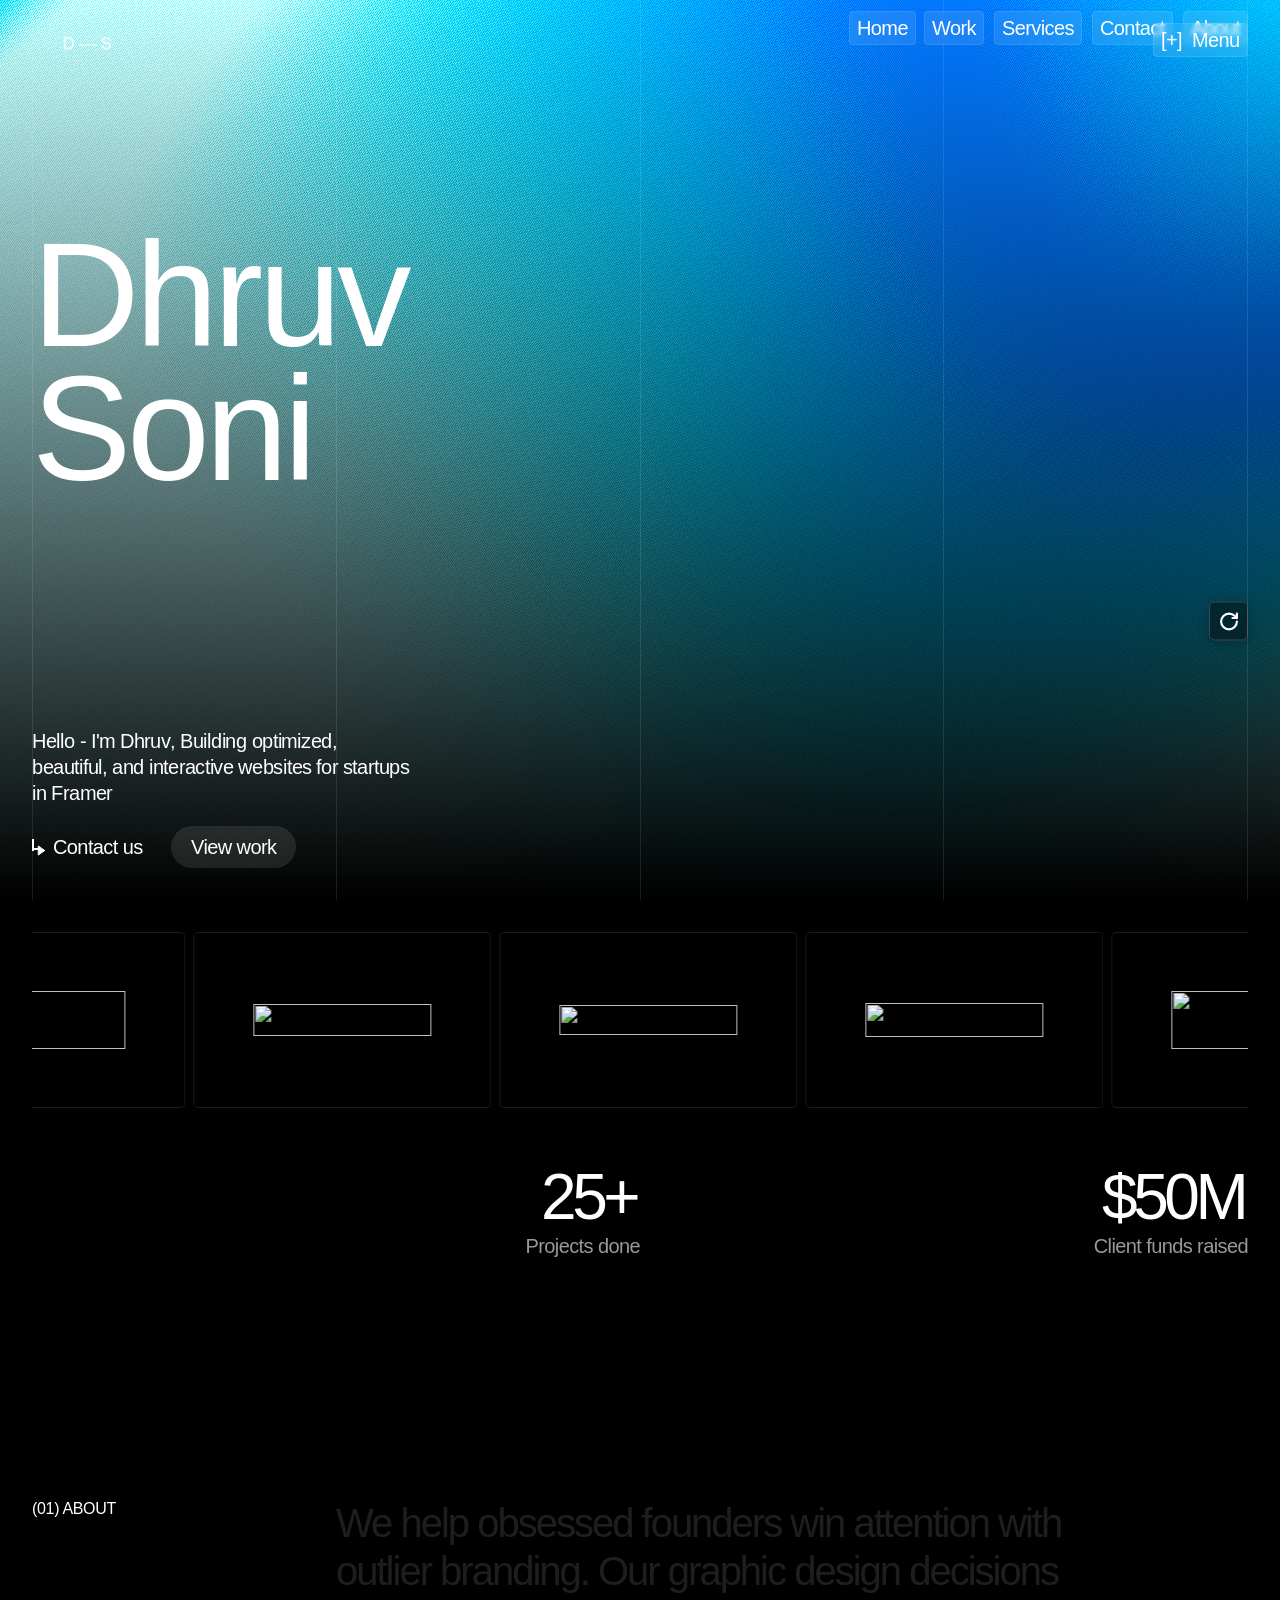
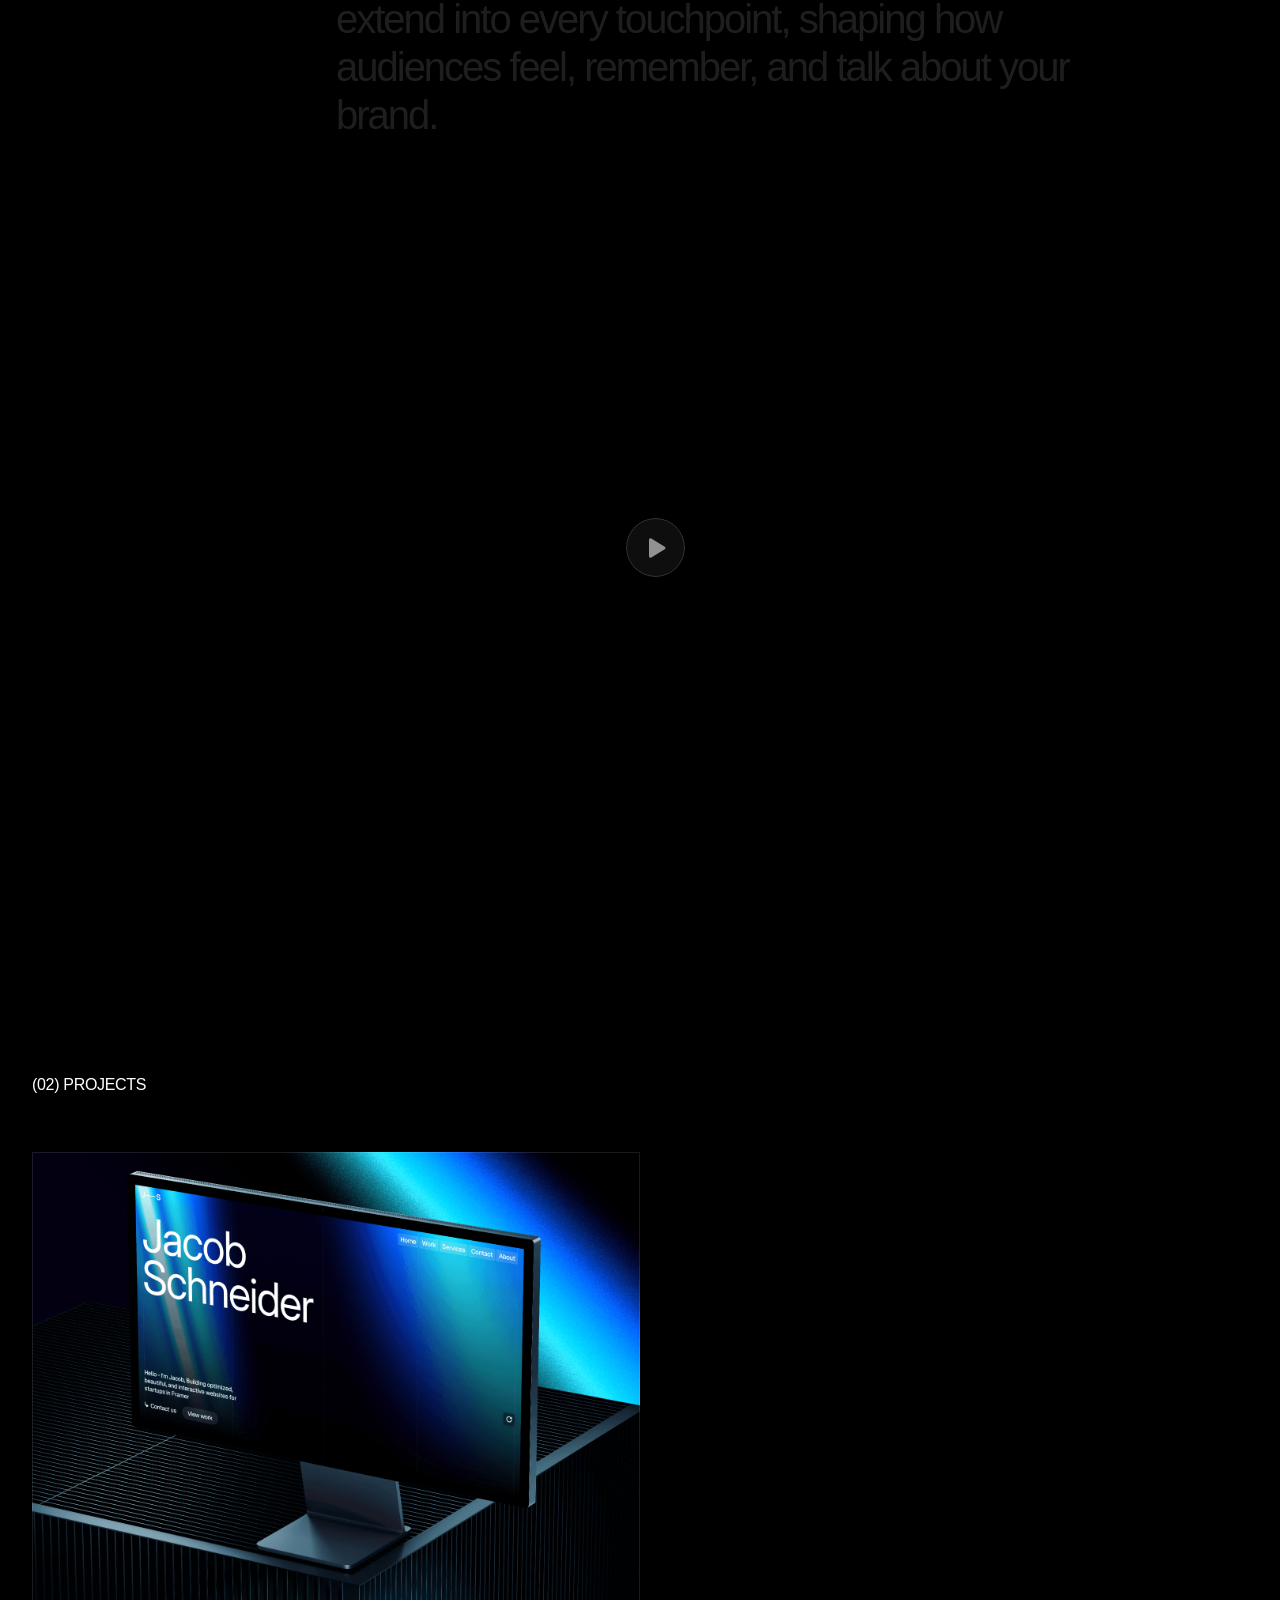
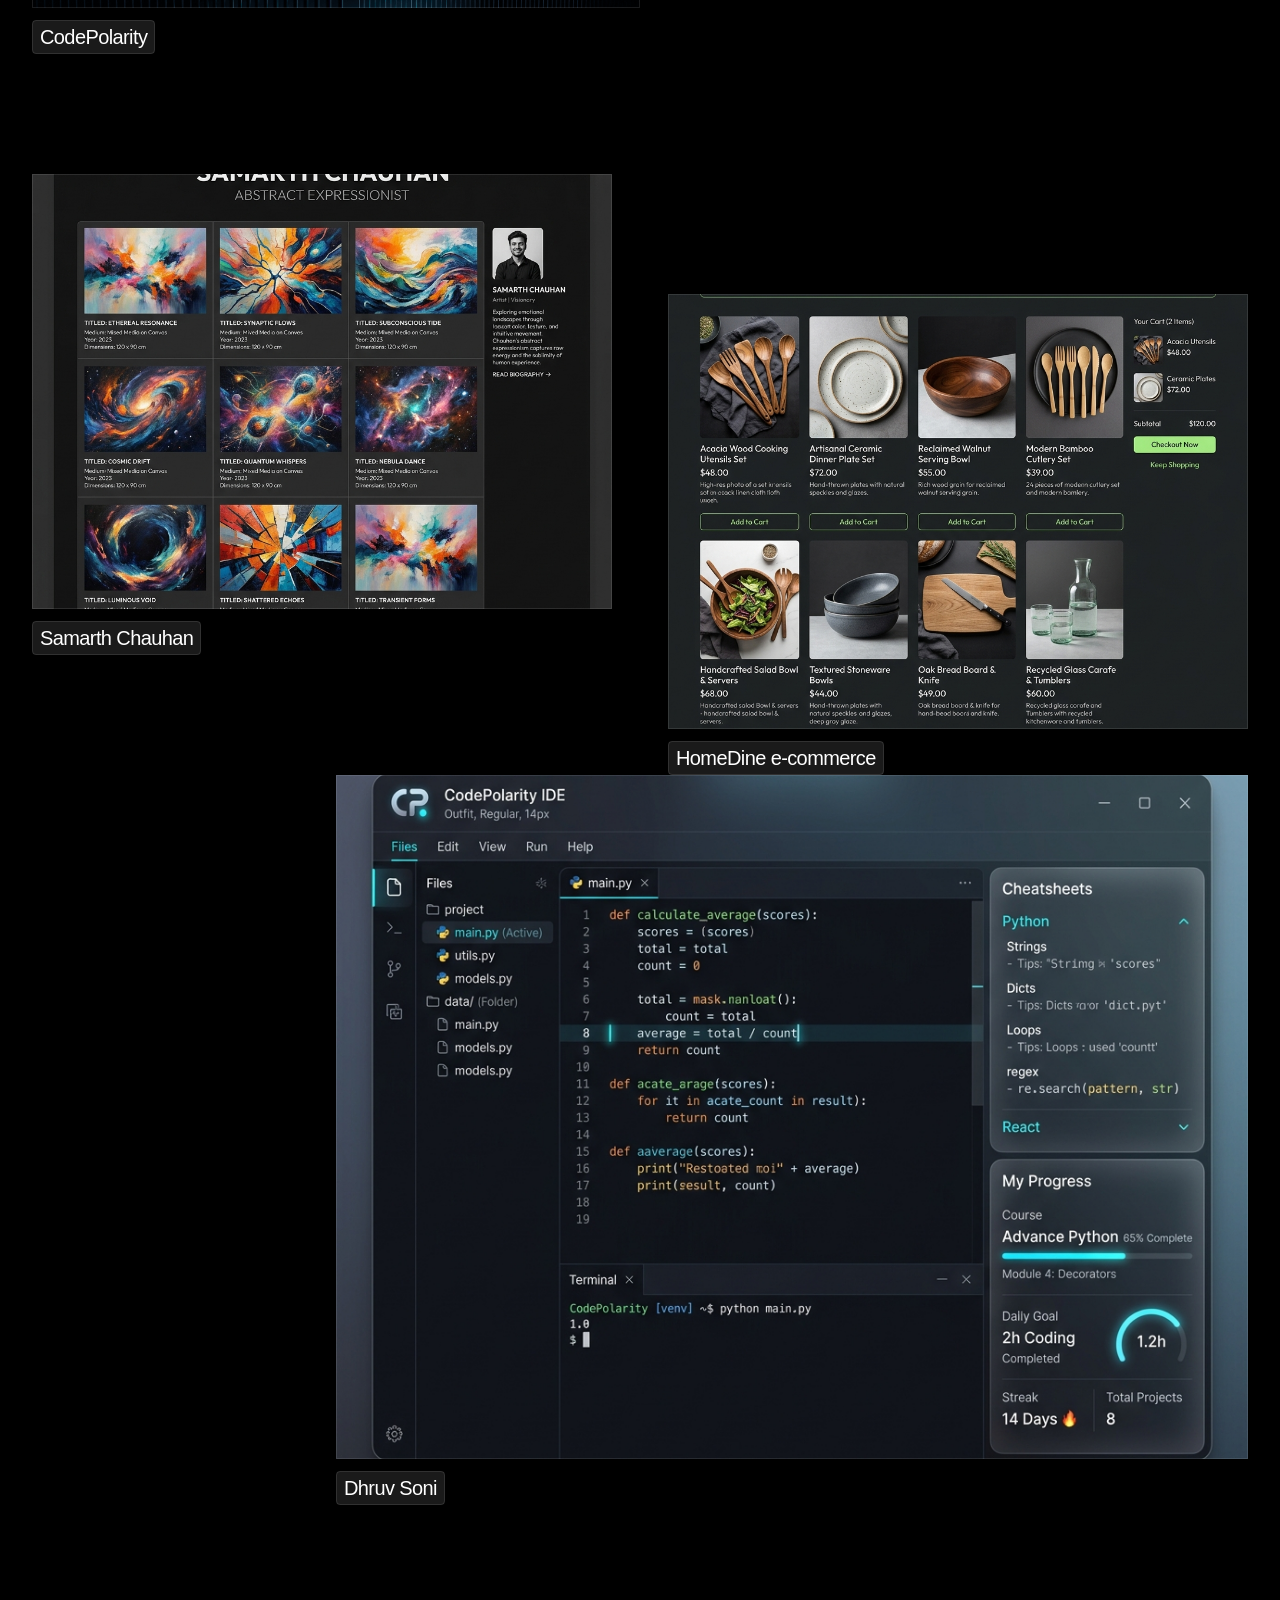
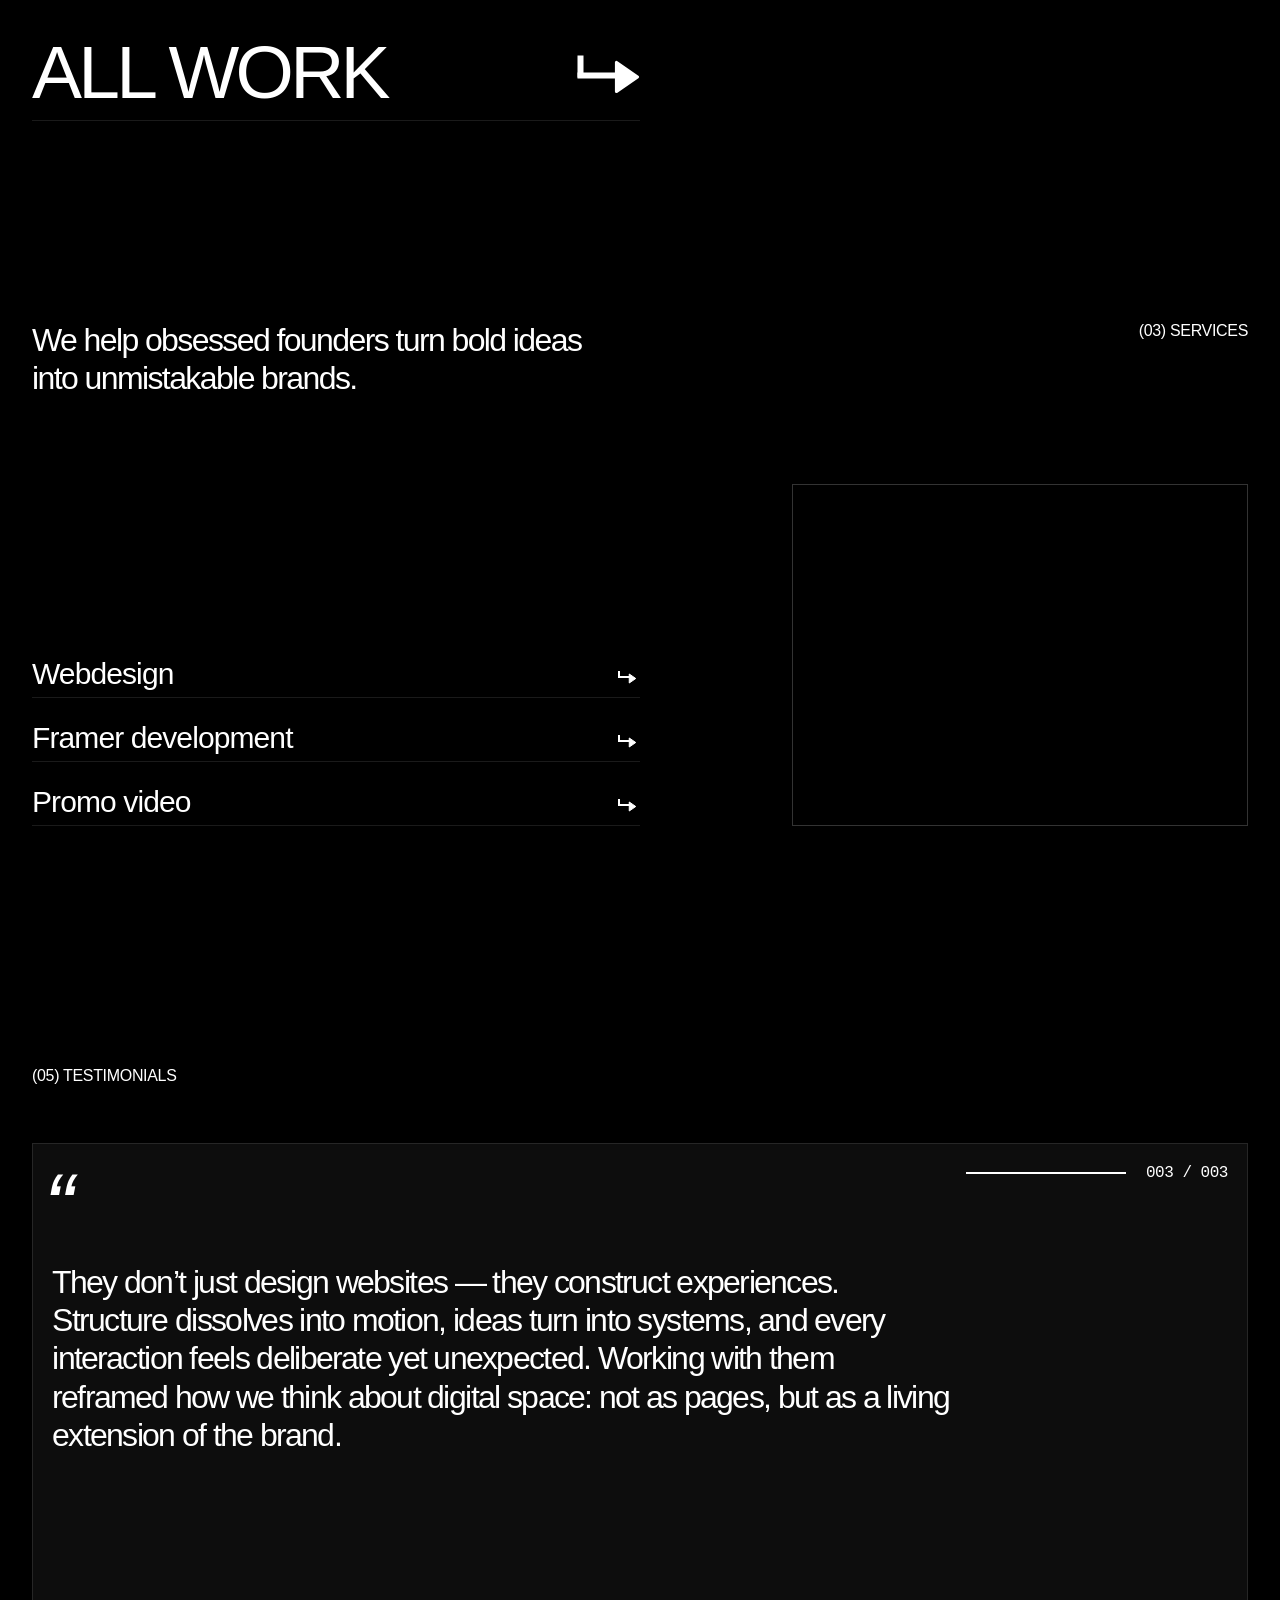
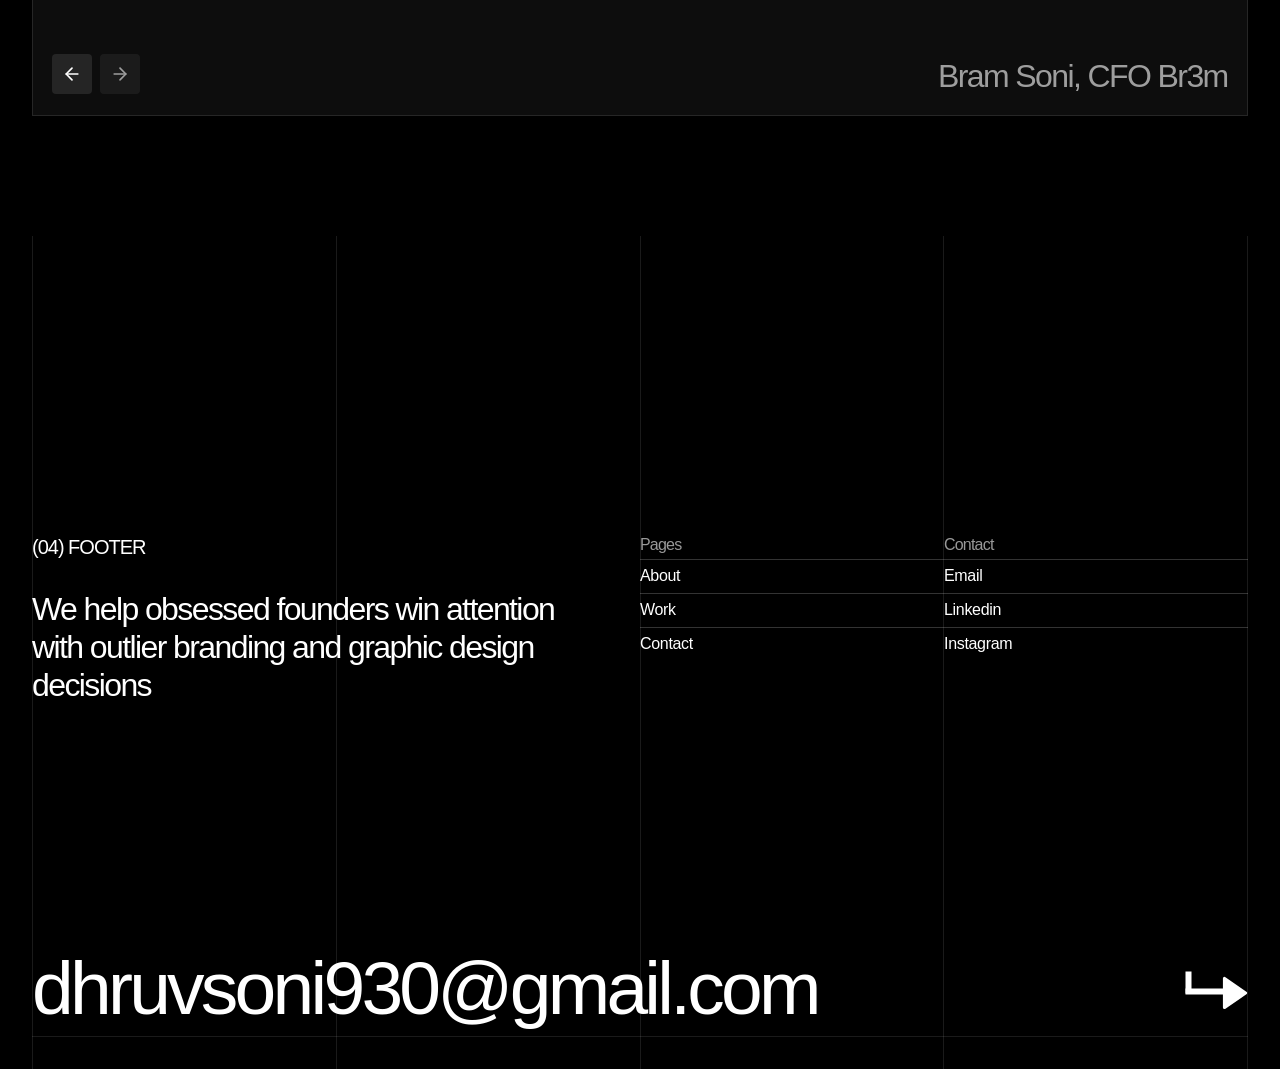
==== commit 0b2d7d34: "logo size fix" ====
--- a/index.html
+++ b/index.html
@@ -7218,6 +7218,18 @@
       .framer-qj54nl {
         aspect-ratio: 9/16 !important;
         height: auto !important;
+      }
+    }
+
+    /* Logo size adjustments */
+    .framer-1771lrb {
+      height: 38px !important;
+      width: 110px !important;
+    }
+    @media (max-width: 809.98px) {
+      .framer-1771lrb {
+        height: 32px !important;
+        width: 93px !important;
       }
     }
   </style>
